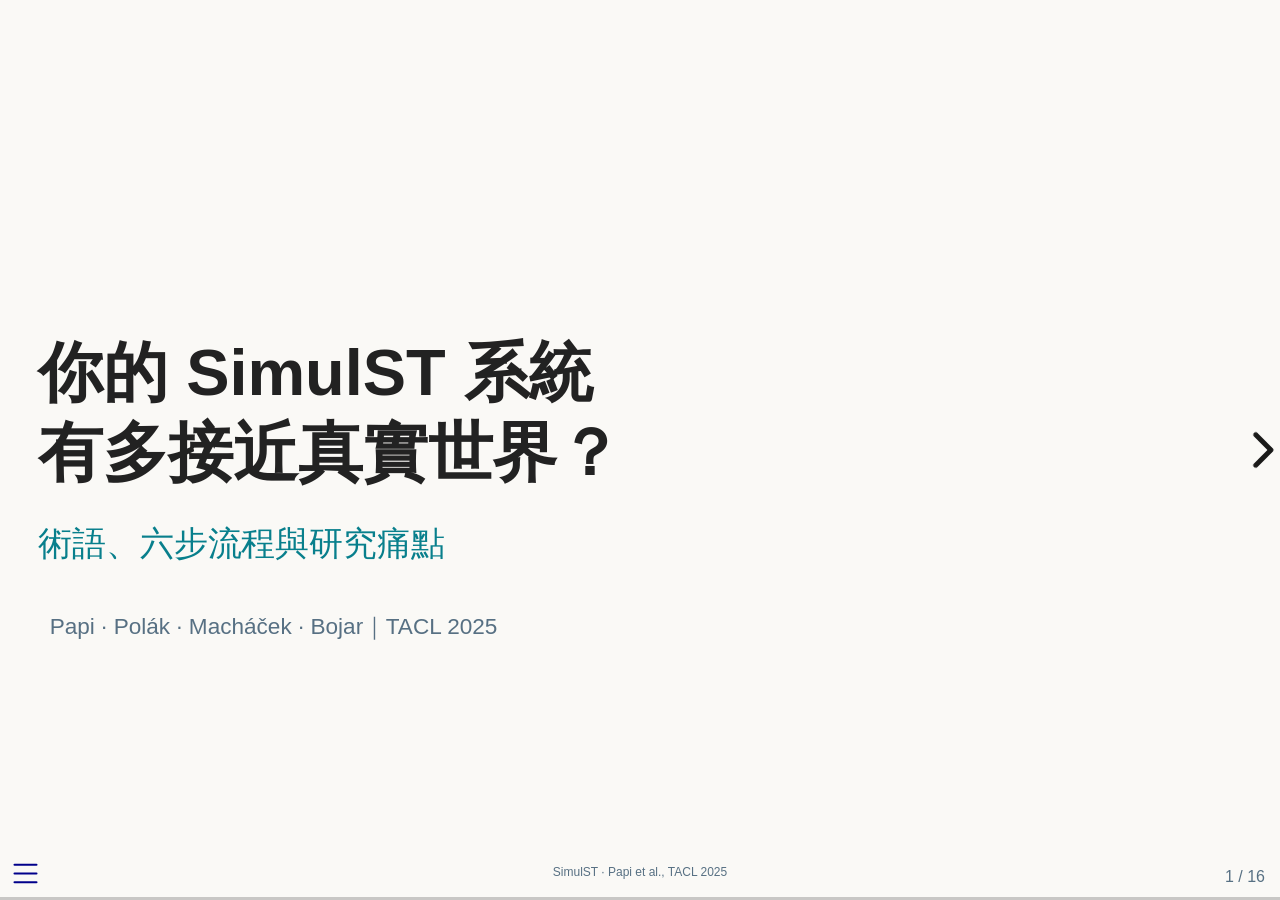
==== docs/index.html @ d438e3bf "Publish rendered 16-slide HTML presentation" ====
<!DOCTYPE html>
<html lang="zh-TW"><head>
<script>/*!
 * clipboard.js v2.0.11
 * https://clipboardjs.com/
 *
 * Licensed MIT © Zeno Rocha
 */
!function(t,e){"object"==typeof exports&&"object"==typeof module?module.exports=e():"function"==typeof define&&define.amd?define([],e):"object"==typeof exports?exports.ClipboardJS=e():t.ClipboardJS=e()}(this,function(){return n={686:function(t,e,n){"use strict";n.d(e,{default:function(){return b}});var e=n(279),i=n.n(e),e=n(370),u=n.n(e),e=n(817),r=n.n(e);function c(t){try{return document.execCommand(t)}catch(t){return}}var a=function(t){t=r()(t);return c("cut"),t};function o(t,e){var n,o,t=(n=t,o="rtl"===document.documentElement.getAttribute("dir"),(t=document.createElement("textarea")).style.fontSize="12pt",t.style.border="0",t.style.padding="0",t.style.margin="0",t.style.position="absolute",t.style[o?"right":"left"]="-9999px",o=window.pageYOffset||document.documentElement.scrollTop,t.style.top="".concat(o,"px"),t.setAttribute("readonly",""),t.value=n,t);return e.container.appendChild(t),e=r()(t),c("copy"),t.remove(),e}var f=function(t){var e=1<arguments.length&&void 0!==arguments[1]?arguments[1]:{container:document.body},n="";return"string"==typeof t?n=o(t,e):t instanceof HTMLInputElement&&!["text","search","url","tel","password"].includes(null==t?void 0:t.type)?n=o(t.value,e):(n=r()(t),c("copy")),n};function l(t){return(l="function"==typeof Symbol&&"symbol"==typeof Symbol.iterator?function(t){return typeof t}:function(t){return t&&"function"==typeof Symbol&&t.constructor===Symbol&&t!==Symbol.prototype?"symbol":typeof t})(t)}var s=function(){var t=0<arguments.length&&void 0!==arguments[0]?arguments[0]:{},e=t.action,n=void 0===e?"copy":e,o=t.container,e=t.target,t=t.text;if("copy"!==n&&"cut"!==n)throw new Error('Invalid "action" value, use either "copy" or "cut"');if(void 0!==e){if(!e||"object"!==l(e)||1!==e.nodeType)throw new Error('Invalid "target" value, use a valid Element');if("copy"===n&&e.hasAttribute("disabled"))throw new Error('Invalid "target" attribute. Please use "readonly" instead of "disabled" attribute');if("cut"===n&&(e.hasAttribute("readonly")||e.hasAttribute("disabled")))throw new Error('Invalid "target" attribute. You can\'t cut text from elements with "readonly" or "disabled" attributes')}return t?f(t,{container:o}):e?"cut"===n?a(e):f(e,{container:o}):void 0};function p(t){return(p="function"==typeof Symbol&&"symbol"==typeof Symbol.iterator?function(t){return typeof t}:function(t){return t&&"function"==typeof Symbol&&t.constructor===Symbol&&t!==Symbol.prototype?"symbol":typeof t})(t)}function d(t,e){for(var n=0;n<e.length;n++){var o=e[n];o.enumerable=o.enumerable||!1,o.configurable=!0,"value"in o&&(o.writable=!0),Object.defineProperty(t,o.key,o)}}function y(t,e){return(y=Object.setPrototypeOf||function(t,e){return t.__proto__=e,t})(t,e)}function h(n){var o=function(){if("undefined"==typeof Reflect||!Reflect.construct)return!1;if(Reflect.construct.sham)return!1;if("function"==typeof Proxy)return!0;try{return Date.prototype.toString.call(Reflect.construct(Date,[],function(){})),!0}catch(t){return!1}}();return function(){var t,e=v(n);return t=o?(t=v(this).constructor,Reflect.construct(e,arguments,t)):e.apply(this,arguments),e=this,!(t=t)||"object"!==p(t)&&"function"!=typeof t?function(t){if(void 0!==t)return t;throw new ReferenceError("this hasn't been initialised - super() hasn't been called")}(e):t}}function v(t){return(v=Object.setPrototypeOf?Object.getPrototypeOf:function(t){return t.__proto__||Object.getPrototypeOf(t)})(t)}function m(t,e){t="data-clipboard-".concat(t);if(e.hasAttribute(t))return e.getAttribute(t)}var b=function(){!function(t,e){if("function"!=typeof e&&null!==e)throw new TypeError("Super expression must either be null or a function");t.prototype=Object.create(e&&e.prototype,{constructor:{value:t,writable:!0,configurable:!0}}),e&&y(t,e)}(r,i());var t,e,n,o=h(r);function r(t,e){var n;return function(t){if(!(t instanceof r))throw new TypeError("Cannot call a class as a function")}(this),(n=o.call(this)).resolveOptions(e),n.listenClick(t),n}return t=r,n=[{key:"copy",value:function(t){var e=1<arguments.length&&void 0!==arguments[1]?arguments[1]:{container:document.body};return f(t,e)}},{key:"cut",value:function(t){return a(t)}},{key:"isSupported",value:function(){var t=0<arguments.length&&void 0!==arguments[0]?arguments[0]:["copy","cut"],t="string"==typeof t?[t]:t,e=!!document.queryCommandSupported;return t.forEach(function(t){e=e&&!!document.queryCommandSupported(t)}),e}}],(e=[{key:"resolveOptions",value:function(){var t=0<arguments.length&&void 0!==arguments[0]?arguments[0]:{};this.action="function"==typeof t.action?t.action:this.defaultAction,this.target="function"==typeof t.target?t.target:this.defaultTarget,this.text="function"==typeof t.text?t.text:this.defaultText,this.container="object"===p(t.container)?t.container:document.body}},{key:"listenClick",value:function(t){var e=this;this.listener=u()(t,"click",function(t){return e.onClick(t)})}},{key:"onClick",value:function(t){var e=t.delegateTarget||t.currentTarget,n=this.action(e)||"copy",t=s({action:n,container:this.container,target:this.target(e),text:this.text(e)});this.emit(t?"success":"error",{action:n,text:t,trigger:e,clearSelection:function(){e&&e.focus(),window.getSelection().removeAllRanges()}})}},{key:"defaultAction",value:function(t){return m("action",t)}},{key:"defaultTarget",value:function(t){t=m("target",t);if(t)return document.querySelector(t)}},{key:"defaultText",value:function(t){return m("text",t)}},{key:"destroy",value:function(){this.listener.destroy()}}])&&d(t.prototype,e),n&&d(t,n),r}()},828:function(t){var e;"undefined"==typeof Element||Element.prototype.matches||((e=Element.prototype).matches=e.matchesSelector||e.mozMatchesSelector||e.msMatchesSelector||e.oMatchesSelector||e.webkitMatchesSelector),t.exports=function(t,e){for(;t&&9!==t.nodeType;){if("function"==typeof t.matches&&t.matches(e))return t;t=t.parentNode}}},438:function(t,e,n){var u=n(828);function i(t,e,n,o,r){var i=function(e,n,t,o){return function(t){t.delegateTarget=u(t.target,n),t.delegateTarget&&o.call(e,t)}}.apply(this,arguments);return t.addEventListener(n,i,r),{destroy:function(){t.removeEventListener(n,i,r)}}}t.exports=function(t,e,n,o,r){return"function"==typeof t.addEventListener?i.apply(null,arguments):"function"==typeof n?i.bind(null,document).apply(null,arguments):("string"==typeof t&&(t=document.querySelectorAll(t)),Array.prototype.map.call(t,function(t){return i(t,e,n,o,r)}))}},879:function(t,n){n.node=function(t){return void 0!==t&&t instanceof HTMLElement&&1===t.nodeType},n.nodeList=function(t){var e=Object.prototype.toString.call(t);return void 0!==t&&("[object NodeList]"===e||"[object HTMLCollection]"===e)&&"length"in t&&(0===t.length||n.node(t[0]))},n.string=function(t){return"string"==typeof t||t instanceof String},n.fn=function(t){return"[object Function]"===Object.prototype.toString.call(t)}},370:function(t,e,n){var f=n(879),l=n(438);t.exports=function(t,e,n){if(!t&&!e&&!n)throw new Error("Missing required arguments");if(!f.string(e))throw new TypeError("Second argument must be a String");if(!f.fn(n))throw new TypeError("Third argument must be a Function");if(f.node(t))return c=e,a=n,(u=t).addEventListener(c,a),{destroy:function(){u.removeEventListener(c,a)}};if(f.nodeList(t))return o=t,r=e,i=n,Array.prototype.forEach.call(o,function(t){t.addEventListener(r,i)}),{destroy:function(){Array.prototype.forEach.call(o,function(t){t.removeEventListener(r,i)})}};if(f.string(t))return t=t,e=e,n=n,l(document.body,t,e,n);throw new TypeError("First argument must be a String, HTMLElement, HTMLCollection, or NodeList");var o,r,i,u,c,a}},817:function(t){t.exports=function(t){var e,n="SELECT"===t.nodeName?(t.focus(),t.value):"INPUT"===t.nodeName||"TEXTAREA"===t.nodeName?((e=t.hasAttribute("readonly"))||t.setAttribute("readonly",""),t.select(),t.setSelectionRange(0,t.value.length),e||t.removeAttribute("readonly"),t.value):(t.hasAttribute("contenteditable")&&t.focus(),n=window.getSelection(),(e=document.createRange()).selectNodeContents(t),n.removeAllRanges(),n.addRange(e),n.toString());return n}},279:function(t){function e(){}e.prototype={on:function(t,e,n){var o=this.e||(this.e={});return(o[t]||(o[t]=[])).push({fn:e,ctx:n}),this},once:function(t,e,n){var o=this;function r(){o.off(t,r),e.apply(n,arguments)}return r._=e,this.on(t,r,n)},emit:function(t){for(var e=[].slice.call(arguments,1),n=((this.e||(this.e={}))[t]||[]).slice(),o=0,r=n.length;o<r;o++)n[o].fn.apply(n[o].ctx,e);return this},off:function(t,e){var n=this.e||(this.e={}),o=n[t],r=[];if(o&&e)for(var i=0,u=o.length;i<u;i++)o[i].fn!==e&&o[i].fn._!==e&&r.push(o[i]);return r.length?n[t]=r:delete n[t],this}},t.exports=e,t.exports.TinyEmitter=e}},r={},o.n=function(t){var e=t&&t.__esModule?function(){return t.default}:function(){return t};return o.d(e,{a:e}),e},o.d=function(t,e){for(var n in e)o.o(e,n)&&!o.o(t,n)&&Object.defineProperty(t,n,{enumerable:!0,get:e[n]})},o.o=function(t,e){return Object.prototype.hasOwnProperty.call(t,e)},o(686).default;function o(t){if(r[t])return r[t].exports;var e=r[t]={exports:{}};return n[t](e,e.exports,o),e.exports}var n,r});</script>
<script>(function (root, factory) {
  if (typeof define === "function" && define.amd) {
    define([], function () {
      return factory(root);
    });
  } else if (typeof exports === "object") {
    module.exports = factory(root);
  } else {
    root.Tabby = factory(root);
  }
})(
  typeof global !== "undefined"
    ? global
    : typeof window !== "undefined"
    ? window
    : this,
  function (window) {
    "use strict";

    //
    // Variables
    //

    var defaults = {
      idPrefix: "tabby-toggle_",
      default: "[data-tabby-default]",
    };

    //
    // Methods
    //

    /**
     * Merge two or more objects together.
     * @param   {Object}   objects  The objects to merge together
     * @returns {Object}            Merged values of defaults and options
     */
    var extend = function () {
      var merged = {};
      Array.prototype.forEach.call(arguments, function (obj) {
        for (var key in obj) {
          if (!obj.hasOwnProperty(key)) return;
          merged[key] = obj[key];
        }
      });
      return merged;
    };

    /**
     * Emit a custom event
     * @param  {String} type    The event type
     * @param  {Node}   tab     The tab to attach the event to
     * @param  {Node}   details Details about the event
     */
    var emitEvent = function (tab, details) {
      // Create a new event
      var event;
      if (typeof window.CustomEvent === "function") {
        event = new CustomEvent("tabby", {
          bubbles: true,
          cancelable: true,
          detail: details,
        });
      } else {
        event = document.createEvent("CustomEvent");
        event.initCustomEvent("tabby", true, true, details);
      }

      // Dispatch the event
      tab.dispatchEvent(event);
    };

    var focusHandler = function (event) {
      toggle(event.target);
    };

    var getKeyboardFocusableElements = function (element) {
      return [
        ...element.querySelectorAll(
          'a[href], button, input, textarea, select, details,[tabindex]:not([tabindex="-1"])'
        ),
      ].filter(
        (el) => !el.hasAttribute("disabled") && !el.getAttribute("aria-hidden")
      );
    };

    /**
     * Remove roles and attributes from a tab and its content
     * @param  {Node}   tab      The tab
     * @param  {Node}   content  The tab content
     * @param  {Object} settings User settings and options
     */
    var destroyTab = function (tab, content, settings) {
      // Remove the generated ID
      if (tab.id.slice(0, settings.idPrefix.length) === settings.idPrefix) {
        tab.id = "";
      }

      // remove event listener
      tab.removeEventListener("focus", focusHandler, true);

      // Remove roles
      tab.removeAttribute("role");
      tab.removeAttribute("aria-controls");
      tab.removeAttribute("aria-selected");
      tab.removeAttribute("tabindex");
      tab.closest("li").removeAttribute("role");
      content.removeAttribute("role");
      content.removeAttribute("aria-labelledby");
      content.removeAttribute("hidden");
    };

    /**
     * Add the required roles and attributes to a tab and its content
     * @param  {Node}   tab      The tab
     * @param  {Node}   content  The tab content
     * @param  {Object} settings User settings and options
     */
    var setupTab = function (tab, content, settings) {
      // Give tab an ID if it doesn't already have one
      if (!tab.id) {
        tab.id = settings.idPrefix + content.id;
      }

      // Add roles
      tab.setAttribute("role", "tab");
      tab.setAttribute("aria-controls", content.id);
      tab.closest("li").setAttribute("role", "presentation");
      content.setAttribute("role", "tabpanel");
      content.setAttribute("aria-labelledby", tab.id);

      // Add selected state
      if (tab.matches(settings.default)) {
        tab.setAttribute("aria-selected", "true");
      } else {
        tab.setAttribute("aria-selected", "false");
        content.setAttribute("hidden", "hidden");
      }

      // add focus event listender
      tab.addEventListener("focus", focusHandler);
    };

    /**
     * Hide a tab and its content
     * @param  {Node} newTab The new tab that's replacing it
     */
    var hide = function (newTab) {
      // Variables
      var tabGroup = newTab.closest('[role="tablist"]');
      if (!tabGroup) return {};
      var tab = tabGroup.querySelector('[role="tab"][aria-selected="true"]');
      if (!tab) return {};
      var content = document.querySelector(tab.hash);

      // Hide the tab
      tab.setAttribute("aria-selected", "false");

      // Hide the content
      if (!content) return { previousTab: tab };
      content.setAttribute("hidden", "hidden");

      // Return the hidden tab and content
      return {
        previousTab: tab,
        previousContent: content,
      };
    };

    /**
     * Show a tab and its content
     * @param  {Node} tab      The tab
     * @param  {Node} content  The tab content
     */
    var show = function (tab, content) {
      tab.setAttribute("aria-selected", "true");
      content.removeAttribute("hidden");
      tab.focus();
    };

    /**
     * Toggle a new tab
     * @param  {Node} tab The tab to show
     */
    var toggle = function (tab) {
      // Make sure there's a tab to toggle and it's not already active
      if (!tab || tab.getAttribute("aria-selected") == "true") return;

      // Variables
      var content = document.querySelector(tab.hash);
      if (!content) return;

      // Hide active tab and content
      var details = hide(tab);

      // Show new tab and content
      show(tab, content);

      // Add event details
      details.tab = tab;
      details.content = content;

      // Emit a custom event
      emitEvent(tab, details);
    };

    /**
     * Get all of the tabs in a tablist
     * @param  {Node}   tab  A tab from the list
     * @return {Object}      The tabs and the index of the currently active one
     */
    var getTabsMap = function (tab) {
      var tabGroup = tab.closest('[role="tablist"]');
      var tabs = tabGroup ? tabGroup.querySelectorAll('[role="tab"]') : null;
      if (!tabs) return;
      return {
        tabs: tabs,
        index: Array.prototype.indexOf.call(tabs, tab),
      };
    };

    /**
     * Switch the active tab based on keyboard activity
     * @param  {Node} tab The currently active tab
     * @param  {Key}  key The key that was pressed
     */
    var switchTabs = function (tab, key) {
      // Get a map of tabs
      var map = getTabsMap(tab);
      if (!map) return;
      var length = map.tabs.length - 1;
      var index;

      // Go to previous tab
      if (["ArrowUp", "ArrowLeft", "Up", "Left"].indexOf(key) > -1) {
        index = map.index < 1 ? length : map.index - 1;
      }

      // Go to next tab
      else if (["ArrowDown", "ArrowRight", "Down", "Right"].indexOf(key) > -1) {
        index = map.index === length ? 0 : map.index + 1;
      }

      // Go to home
      else if (key === "Home") {
        index = 0;
      }

      // Go to end
      else if (key === "End") {
        index = length;
      }

      // Toggle the tab
      toggle(map.tabs[index]);
    };

    /**
     * Create the Constructor object
     */
    var Constructor = function (selector, options) {
      //
      // Variables
      //

      var publicAPIs = {};
      var settings, tabWrapper;

      //
      // Methods
      //

      publicAPIs.destroy = function () {
        // Get all tabs
        var tabs = tabWrapper.querySelectorAll("a");

        // Add roles to tabs
        Array.prototype.forEach.call(tabs, function (tab) {
          // Get the tab content
          var content = document.querySelector(tab.hash);
          if (!content) return;

          // Setup the tab
          destroyTab(tab, content, settings);
        });

        // Remove role from wrapper
        tabWrapper.removeAttribute("role");

        // Remove event listeners
        document.documentElement.removeEventListener(
          "click",
          clickHandler,
          true
        );
        tabWrapper.removeEventListener("keydown", keyHandler, true);

        // Reset variables
        settings = null;
        tabWrapper = null;
      };

      /**
       * Setup the DOM with the proper attributes
       */
      publicAPIs.setup = function () {
        // Variables
        tabWrapper = document.querySelector(selector);
        if (!tabWrapper) return;
        var tabs = tabWrapper.querySelectorAll("a");

        // Add role to wrapper
        tabWrapper.setAttribute("role", "tablist");

        // Add roles to tabs. provide dynanmic tab indexes if we are within reveal
        var contentTabindexes =
          window.document.body.classList.contains("reveal-viewport");
        var nextTabindex = 1;
        Array.prototype.forEach.call(tabs, function (tab) {
          if (contentTabindexes) {
            tab.setAttribute("tabindex", "" + nextTabindex++);
          } else {
            tab.setAttribute("tabindex", "0");
          }

          // Get the tab content
          var content = document.querySelector(tab.hash);
          if (!content) return;

          // set tab indexes for content
          if (contentTabindexes) {
            getKeyboardFocusableElements(content).forEach(function (el) {
              el.setAttribute("tabindex", "" + nextTabindex++);
            });
          }

          // Setup the tab
          setupTab(tab, content, settings);
        });
      };

      /**
       * Toggle a tab based on an ID
       * @param  {String|Node} id The tab to toggle
       */
      publicAPIs.toggle = function (id) {
        // Get the tab
        var tab = id;
        if (typeof id === "string") {
          tab = document.querySelector(
            selector + ' [role="tab"][href*="' + id + '"]'
          );
        }

        // Toggle the tab
        toggle(tab);
      };

      /**
       * Handle click events
       */
      var clickHandler = function (event) {
        // Only run on toggles
        var tab = event.target.closest(selector + ' [role="tab"]');
        if (!tab) return;

        // Prevent link behavior
        event.preventDefault();

        // Toggle the tab
        toggle(tab);
      };

      /**
       * Handle keydown events
       */
      var keyHandler = function (event) {
        // Only run if a tab is in focus
        var tab = document.activeElement;
        if (!tab.matches(selector + ' [role="tab"]')) return;

        // Only run for specific keys
        if (["Home", "End"].indexOf(event.key) < 0) return;

        // Switch tabs
        switchTabs(tab, event.key);
      };

      /**
       * Initialize the instance
       */
      var init = function () {
        // Merge user options with defaults
        settings = extend(defaults, options || {});

        // Setup the DOM
        publicAPIs.setup();

        // Add event listeners
        document.documentElement.addEventListener("click", clickHandler, true);
        tabWrapper.addEventListener("keydown", keyHandler, true);
      };

      //
      // Initialize and return the Public APIs
      //

      init();
      return publicAPIs;
    };

    //
    // Return the Constructor
    //

    return Constructor;
  }
);
</script>
<script>/**
 * @popperjs/core v2.11.7 - MIT License
 */

!function(e,t){"object"==typeof exports&&"undefined"!=typeof module?t(exports):"function"==typeof define&&define.amd?define(["exports"],t):t((e="undefined"!=typeof globalThis?globalThis:e||self).Popper={})}(this,(function(e){"use strict";function t(e){if(null==e)return window;if("[object Window]"!==e.toString()){var t=e.ownerDocument;return t&&t.defaultView||window}return e}function n(e){return e instanceof t(e).Element||e instanceof Element}function r(e){return e instanceof t(e).HTMLElement||e instanceof HTMLElement}function o(e){return"undefined"!=typeof ShadowRoot&&(e instanceof t(e).ShadowRoot||e instanceof ShadowRoot)}var i=Math.max,a=Math.min,s=Math.round;function f(){var e=navigator.userAgentData;return null!=e&&e.brands&&Array.isArray(e.brands)?e.brands.map((function(e){return e.brand+"/"+e.version})).join(" "):navigator.userAgent}function c(){return!/^((?!chrome|android).)*safari/i.test(f())}function p(e,o,i){void 0===o&&(o=!1),void 0===i&&(i=!1);var a=e.getBoundingClientRect(),f=1,p=1;o&&r(e)&&(f=e.offsetWidth>0&&s(a.width)/e.offsetWidth||1,p=e.offsetHeight>0&&s(a.height)/e.offsetHeight||1);var u=(n(e)?t(e):window).visualViewport,l=!c()&&i,d=(a.left+(l&&u?u.offsetLeft:0))/f,h=(a.top+(l&&u?u.offsetTop:0))/p,m=a.width/f,v=a.height/p;return{width:m,height:v,top:h,right:d+m,bottom:h+v,left:d,x:d,y:h}}function u(e){var n=t(e);return{scrollLeft:n.pageXOffset,scrollTop:n.pageYOffset}}function l(e){return e?(e.nodeName||"").toLowerCase():null}function d(e){return((n(e)?e.ownerDocument:e.document)||window.document).documentElement}function h(e){return p(d(e)).left+u(e).scrollLeft}function m(e){return t(e).getComputedStyle(e)}function v(e){var t=m(e),n=t.overflow,r=t.overflowX,o=t.overflowY;return/auto|scroll|overlay|hidden/.test(n+o+r)}function y(e,n,o){void 0===o&&(o=!1);var i,a,f=r(n),c=r(n)&&function(e){var t=e.getBoundingClientRect(),n=s(t.width)/e.offsetWidth||1,r=s(t.height)/e.offsetHeight||1;return 1!==n||1!==r}(n),m=d(n),y=p(e,c,o),g={scrollLeft:0,scrollTop:0},b={x:0,y:0};return(f||!f&&!o)&&(("body"!==l(n)||v(m))&&(g=(i=n)!==t(i)&&r(i)?{scrollLeft:(a=i).scrollLeft,scrollTop:a.scrollTop}:u(i)),r(n)?((b=p(n,!0)).x+=n.clientLeft,b.y+=n.clientTop):m&&(b.x=h(m))),{x:y.left+g.scrollLeft-b.x,y:y.top+g.scrollTop-b.y,width:y.width,height:y.height}}function g(e){var t=p(e),n=e.offsetWidth,r=e.offsetHeight;return Math.abs(t.width-n)<=1&&(n=t.width),Math.abs(t.height-r)<=1&&(r=t.height),{x:e.offsetLeft,y:e.offsetTop,width:n,height:r}}function b(e){return"html"===l(e)?e:e.assignedSlot||e.parentNode||(o(e)?e.host:null)||d(e)}function x(e){return["html","body","#document"].indexOf(l(e))>=0?e.ownerDocument.body:r(e)&&v(e)?e:x(b(e))}function w(e,n){var r;void 0===n&&(n=[]);var o=x(e),i=o===(null==(r=e.ownerDocument)?void 0:r.body),a=t(o),s=i?[a].concat(a.visualViewport||[],v(o)?o:[]):o,f=n.concat(s);return i?f:f.concat(w(b(s)))}function O(e){return["table","td","th"].indexOf(l(e))>=0}function j(e){return r(e)&&"fixed"!==m(e).position?e.offsetParent:null}function E(e){for(var n=t(e),i=j(e);i&&O(i)&&"static"===m(i).position;)i=j(i);return i&&("html"===l(i)||"body"===l(i)&&"static"===m(i).position)?n:i||function(e){var t=/firefox/i.test(f());if(/Trident/i.test(f())&&r(e)&&"fixed"===m(e).position)return null;var n=b(e);for(o(n)&&(n=n.host);r(n)&&["html","body"].indexOf(l(n))<0;){var i=m(n);if("none"!==i.transform||"none"!==i.perspective||"paint"===i.contain||-1!==["transform","perspective"].indexOf(i.willChange)||t&&"filter"===i.willChange||t&&i.filter&&"none"!==i.filter)return n;n=n.parentNode}return null}(e)||n}var D="top",A="bottom",L="right",P="left",M="auto",k=[D,A,L,P],W="start",B="end",H="viewport",T="popper",R=k.reduce((function(e,t){return e.concat([t+"-"+W,t+"-"+B])}),[]),S=[].concat(k,[M]).reduce((function(e,t){return e.concat([t,t+"-"+W,t+"-"+B])}),[]),V=["beforeRead","read","afterRead","beforeMain","main","afterMain","beforeWrite","write","afterWrite"];function q(e){var t=new Map,n=new Set,r=[];function o(e){n.add(e.name),[].concat(e.requires||[],e.requiresIfExists||[]).forEach((function(e){if(!n.has(e)){var r=t.get(e);r&&o(r)}})),r.push(e)}return e.forEach((function(e){t.set(e.name,e)})),e.forEach((function(e){n.has(e.name)||o(e)})),r}function C(e){return e.split("-")[0]}function N(e,t){var n=t.getRootNode&&t.getRootNode();if(e.contains(t))return!0;if(n&&o(n)){var r=t;do{if(r&&e.isSameNode(r))return!0;r=r.parentNode||r.host}while(r)}return!1}function I(e){return Object.assign({},e,{left:e.x,top:e.y,right:e.x+e.width,bottom:e.y+e.height})}function _(e,r,o){return r===H?I(function(e,n){var r=t(e),o=d(e),i=r.visualViewport,a=o.clientWidth,s=o.clientHeight,f=0,p=0;if(i){a=i.width,s=i.height;var u=c();(u||!u&&"fixed"===n)&&(f=i.offsetLeft,p=i.offsetTop)}return{width:a,height:s,x:f+h(e),y:p}}(e,o)):n(r)?function(e,t){var n=p(e,!1,"fixed"===t);return n.top=n.top+e.clientTop,n.left=n.left+e.clientLeft,n.bottom=n.top+e.clientHeight,n.right=n.left+e.clientWidth,n.width=e.clientWidth,n.height=e.clientHeight,n.x=n.left,n.y=n.top,n}(r,o):I(function(e){var t,n=d(e),r=u(e),o=null==(t=e.ownerDocument)?void 0:t.body,a=i(n.scrollWidth,n.clientWidth,o?o.scrollWidth:0,o?o.clientWidth:0),s=i(n.scrollHeight,n.clientHeight,o?o.scrollHeight:0,o?o.clientHeight:0),f=-r.scrollLeft+h(e),c=-r.scrollTop;return"rtl"===m(o||n).direction&&(f+=i(n.clientWidth,o?o.clientWidth:0)-a),{width:a,height:s,x:f,y:c}}(d(e)))}function F(e,t,o,s){var f="clippingParents"===t?function(e){var t=w(b(e)),o=["absolute","fixed"].indexOf(m(e).position)>=0&&r(e)?E(e):e;return n(o)?t.filter((function(e){return n(e)&&N(e,o)&&"body"!==l(e)})):[]}(e):[].concat(t),c=[].concat(f,[o]),p=c[0],u=c.reduce((function(t,n){var r=_(e,n,s);return t.top=i(r.top,t.top),t.right=a(r.right,t.right),t.bottom=a(r.bottom,t.bottom),t.left=i(r.left,t.left),t}),_(e,p,s));return u.width=u.right-u.left,u.height=u.bottom-u.top,u.x=u.left,u.y=u.top,u}function U(e){return e.split("-")[1]}function z(e){return["top","bottom"].indexOf(e)>=0?"x":"y"}function X(e){var t,n=e.reference,r=e.element,o=e.placement,i=o?C(o):null,a=o?U(o):null,s=n.x+n.width/2-r.width/2,f=n.y+n.height/2-r.height/2;switch(i){case D:t={x:s,y:n.y-r.height};break;case A:t={x:s,y:n.y+n.height};break;case L:t={x:n.x+n.width,y:f};break;case P:t={x:n.x-r.width,y:f};break;default:t={x:n.x,y:n.y}}var c=i?z(i):null;if(null!=c){var p="y"===c?"height":"width";switch(a){case W:t[c]=t[c]-(n[p]/2-r[p]/2);break;case B:t[c]=t[c]+(n[p]/2-r[p]/2)}}return t}function Y(e){return Object.assign({},{top:0,right:0,bottom:0,left:0},e)}function G(e,t){return t.reduce((function(t,n){return t[n]=e,t}),{})}function J(e,t){void 0===t&&(t={});var r=t,o=r.placement,i=void 0===o?e.placement:o,a=r.strategy,s=void 0===a?e.strategy:a,f=r.boundary,c=void 0===f?"clippingParents":f,u=r.rootBoundary,l=void 0===u?H:u,h=r.elementContext,m=void 0===h?T:h,v=r.altBoundary,y=void 0!==v&&v,g=r.padding,b=void 0===g?0:g,x=Y("number"!=typeof b?b:G(b,k)),w=m===T?"reference":T,O=e.rects.popper,j=e.elements[y?w:m],E=F(n(j)?j:j.contextElement||d(e.elements.popper),c,l,s),P=p(e.elements.reference),M=X({reference:P,element:O,strategy:"absolute",placement:i}),W=I(Object.assign({},O,M)),B=m===T?W:P,R={top:E.top-B.top+x.top,bottom:B.bottom-E.bottom+x.bottom,left:E.left-B.left+x.left,right:B.right-E.right+x.right},S=e.modifiersData.offset;if(m===T&&S){var V=S[i];Object.keys(R).forEach((function(e){var t=[L,A].indexOf(e)>=0?1:-1,n=[D,A].indexOf(e)>=0?"y":"x";R[e]+=V[n]*t}))}return R}var K={placement:"bottom",modifiers:[],strategy:"absolute"};function Q(){for(var e=arguments.length,t=new Array(e),n=0;n<e;n++)t[n]=arguments[n];return!t.some((function(e){return!(e&&"function"==typeof e.getBoundingClientRect)}))}function Z(e){void 0===e&&(e={});var t=e,r=t.defaultModifiers,o=void 0===r?[]:r,i=t.defaultOptions,a=void 0===i?K:i;return function(e,t,r){void 0===r&&(r=a);var i,s,f={placement:"bottom",orderedModifiers:[],options:Object.assign({},K,a),modifiersData:{},elements:{reference:e,popper:t},attributes:{},styles:{}},c=[],p=!1,u={state:f,setOptions:function(r){var i="function"==typeof r?r(f.options):r;l(),f.options=Object.assign({},a,f.options,i),f.scrollParents={reference:n(e)?w(e):e.contextElement?w(e.contextElement):[],popper:w(t)};var s,p,d=function(e){var t=q(e);return V.reduce((function(e,n){return e.concat(t.filter((function(e){return e.phase===n})))}),[])}((s=[].concat(o,f.options.modifiers),p=s.reduce((function(e,t){var n=e[t.name];return e[t.name]=n?Object.assign({},n,t,{options:Object.assign({},n.options,t.options),data:Object.assign({},n.data,t.data)}):t,e}),{}),Object.keys(p).map((function(e){return p[e]}))));return f.orderedModifiers=d.filter((function(e){return e.enabled})),f.orderedModifiers.forEach((function(e){var t=e.name,n=e.options,r=void 0===n?{}:n,o=e.effect;if("function"==typeof o){var i=o({state:f,name:t,instance:u,options:r}),a=function(){};c.push(i||a)}})),u.update()},forceUpdate:function(){if(!p){var e=f.elements,t=e.reference,n=e.popper;if(Q(t,n)){f.rects={reference:y(t,E(n),"fixed"===f.options.strategy),popper:g(n)},f.reset=!1,f.placement=f.options.placement,f.orderedModifiers.forEach((function(e){return f.modifiersData[e.name]=Object.assign({},e.data)}));for(var r=0;r<f.orderedModifiers.length;r++)if(!0!==f.reset){var o=f.orderedModifiers[r],i=o.fn,a=o.options,s=void 0===a?{}:a,c=o.name;"function"==typeof i&&(f=i({state:f,options:s,name:c,instance:u})||f)}else f.reset=!1,r=-1}}},update:(i=function(){return new Promise((function(e){u.forceUpdate(),e(f)}))},function(){return s||(s=new Promise((function(e){Promise.resolve().then((function(){s=void 0,e(i())}))}))),s}),destroy:function(){l(),p=!0}};if(!Q(e,t))return u;function l(){c.forEach((function(e){return e()})),c=[]}return u.setOptions(r).then((function(e){!p&&r.onFirstUpdate&&r.onFirstUpdate(e)})),u}}var $={passive:!0};var ee={name:"eventListeners",enabled:!0,phase:"write",fn:function(){},effect:function(e){var n=e.state,r=e.instance,o=e.options,i=o.scroll,a=void 0===i||i,s=o.resize,f=void 0===s||s,c=t(n.elements.popper),p=[].concat(n.scrollParents.reference,n.scrollParents.popper);return a&&p.forEach((function(e){e.addEventListener("scroll",r.update,$)})),f&&c.addEventListener("resize",r.update,$),function(){a&&p.forEach((function(e){e.removeEventListener("scroll",r.update,$)})),f&&c.removeEventListener("resize",r.update,$)}},data:{}};var te={name:"popperOffsets",enabled:!0,phase:"read",fn:function(e){var t=e.state,n=e.name;t.modifiersData[n]=X({reference:t.rects.reference,element:t.rects.popper,strategy:"absolute",placement:t.placement})},data:{}},ne={top:"auto",right:"auto",bottom:"auto",left:"auto"};function re(e){var n,r=e.popper,o=e.popperRect,i=e.placement,a=e.variation,f=e.offsets,c=e.position,p=e.gpuAcceleration,u=e.adaptive,l=e.roundOffsets,h=e.isFixed,v=f.x,y=void 0===v?0:v,g=f.y,b=void 0===g?0:g,x="function"==typeof l?l({x:y,y:b}):{x:y,y:b};y=x.x,b=x.y;var w=f.hasOwnProperty("x"),O=f.hasOwnProperty("y"),j=P,M=D,k=window;if(u){var W=E(r),H="clientHeight",T="clientWidth";if(W===t(r)&&"static"!==m(W=d(r)).position&&"absolute"===c&&(H="scrollHeight",T="scrollWidth"),W=W,i===D||(i===P||i===L)&&a===B)M=A,b-=(h&&W===k&&k.visualViewport?k.visualViewport.height:W[H])-o.height,b*=p?1:-1;if(i===P||(i===D||i===A)&&a===B)j=L,y-=(h&&W===k&&k.visualViewport?k.visualViewport.width:W[T])-o.width,y*=p?1:-1}var R,S=Object.assign({position:c},u&&ne),V=!0===l?function(e,t){var n=e.x,r=e.y,o=t.devicePixelRatio||1;return{x:s(n*o)/o||0,y:s(r*o)/o||0}}({x:y,y:b},t(r)):{x:y,y:b};return y=V.x,b=V.y,p?Object.assign({},S,((R={})[M]=O?"0":"",R[j]=w?"0":"",R.transform=(k.devicePixelRatio||1)<=1?"translate("+y+"px, "+b+"px)":"translate3d("+y+"px, "+b+"px, 0)",R)):Object.assign({},S,((n={})[M]=O?b+"px":"",n[j]=w?y+"px":"",n.transform="",n))}var oe={name:"computeStyles",enabled:!0,phase:"beforeWrite",fn:function(e){var t=e.state,n=e.options,r=n.gpuAcceleration,o=void 0===r||r,i=n.adaptive,a=void 0===i||i,s=n.roundOffsets,f=void 0===s||s,c={placement:C(t.placement),variation:U(t.placement),popper:t.elements.popper,popperRect:t.rects.popper,gpuAcceleration:o,isFixed:"fixed"===t.options.strategy};null!=t.modifiersData.popperOffsets&&(t.styles.popper=Object.assign({},t.styles.popper,re(Object.assign({},c,{offsets:t.modifiersData.popperOffsets,position:t.options.strategy,adaptive:a,roundOffsets:f})))),null!=t.modifiersData.arrow&&(t.styles.arrow=Object.assign({},t.styles.arrow,re(Object.assign({},c,{offsets:t.modifiersData.arrow,position:"absolute",adaptive:!1,roundOffsets:f})))),t.attributes.popper=Object.assign({},t.attributes.popper,{"data-popper-placement":t.placement})},data:{}};var ie={name:"applyStyles",enabled:!0,phase:"write",fn:function(e){var t=e.state;Object.keys(t.elements).forEach((function(e){var n=t.styles[e]||{},o=t.attributes[e]||{},i=t.elements[e];r(i)&&l(i)&&(Object.assign(i.style,n),Object.keys(o).forEach((function(e){var t=o[e];!1===t?i.removeAttribute(e):i.setAttribute(e,!0===t?"":t)})))}))},effect:function(e){var t=e.state,n={popper:{position:t.options.strategy,left:"0",top:"0",margin:"0"},arrow:{position:"absolute"},reference:{}};return Object.assign(t.elements.popper.style,n.popper),t.styles=n,t.elements.arrow&&Object.assign(t.elements.arrow.style,n.arrow),function(){Object.keys(t.elements).forEach((function(e){var o=t.elements[e],i=t.attributes[e]||{},a=Object.keys(t.styles.hasOwnProperty(e)?t.styles[e]:n[e]).reduce((function(e,t){return e[t]="",e}),{});r(o)&&l(o)&&(Object.assign(o.style,a),Object.keys(i).forEach((function(e){o.removeAttribute(e)})))}))}},requires:["computeStyles"]};var ae={name:"offset",enabled:!0,phase:"main",requires:["popperOffsets"],fn:function(e){var t=e.state,n=e.options,r=e.name,o=n.offset,i=void 0===o?[0,0]:o,a=S.reduce((function(e,n){return e[n]=function(e,t,n){var r=C(e),o=[P,D].indexOf(r)>=0?-1:1,i="function"==typeof n?n(Object.assign({},t,{placement:e})):n,a=i[0],s=i[1];return a=a||0,s=(s||0)*o,[P,L].indexOf(r)>=0?{x:s,y:a}:{x:a,y:s}}(n,t.rects,i),e}),{}),s=a[t.placement],f=s.x,c=s.y;null!=t.modifiersData.popperOffsets&&(t.modifiersData.popperOffsets.x+=f,t.modifiersData.popperOffsets.y+=c),t.modifiersData[r]=a}},se={left:"right",right:"left",bottom:"top",top:"bottom"};function fe(e){return e.replace(/left|right|bottom|top/g,(function(e){return se[e]}))}var ce={start:"end",end:"start"};function pe(e){return e.replace(/start|end/g,(function(e){return ce[e]}))}function ue(e,t){void 0===t&&(t={});var n=t,r=n.placement,o=n.boundary,i=n.rootBoundary,a=n.padding,s=n.flipVariations,f=n.allowedAutoPlacements,c=void 0===f?S:f,p=U(r),u=p?s?R:R.filter((function(e){return U(e)===p})):k,l=u.filter((function(e){return c.indexOf(e)>=0}));0===l.length&&(l=u);var d=l.reduce((function(t,n){return t[n]=J(e,{placement:n,boundary:o,rootBoundary:i,padding:a})[C(n)],t}),{});return Object.keys(d).sort((function(e,t){return d[e]-d[t]}))}var le={name:"flip",enabled:!0,phase:"main",fn:function(e){var t=e.state,n=e.options,r=e.name;if(!t.modifiersData[r]._skip){for(var o=n.mainAxis,i=void 0===o||o,a=n.altAxis,s=void 0===a||a,f=n.fallbackPlacements,c=n.padding,p=n.boundary,u=n.rootBoundary,l=n.altBoundary,d=n.flipVariations,h=void 0===d||d,m=n.allowedAutoPlacements,v=t.options.placement,y=C(v),g=f||(y===v||!h?[fe(v)]:function(e){if(C(e)===M)return[];var t=fe(e);return[pe(e),t,pe(t)]}(v)),b=[v].concat(g).reduce((function(e,n){return e.concat(C(n)===M?ue(t,{placement:n,boundary:p,rootBoundary:u,padding:c,flipVariations:h,allowedAutoPlacements:m}):n)}),[]),x=t.rects.reference,w=t.rects.popper,O=new Map,j=!0,E=b[0],k=0;k<b.length;k++){var B=b[k],H=C(B),T=U(B)===W,R=[D,A].indexOf(H)>=0,S=R?"width":"height",V=J(t,{placement:B,boundary:p,rootBoundary:u,altBoundary:l,padding:c}),q=R?T?L:P:T?A:D;x[S]>w[S]&&(q=fe(q));var N=fe(q),I=[];if(i&&I.push(V[H]<=0),s&&I.push(V[q]<=0,V[N]<=0),I.every((function(e){return e}))){E=B,j=!1;break}O.set(B,I)}if(j)for(var _=function(e){var t=b.find((function(t){var n=O.get(t);if(n)return n.slice(0,e).every((function(e){return e}))}));if(t)return E=t,"break"},F=h?3:1;F>0;F--){if("break"===_(F))break}t.placement!==E&&(t.modifiersData[r]._skip=!0,t.placement=E,t.reset=!0)}},requiresIfExists:["offset"],data:{_skip:!1}};function de(e,t,n){return i(e,a(t,n))}var he={name:"preventOverflow",enabled:!0,phase:"main",fn:function(e){var t=e.state,n=e.options,r=e.name,o=n.mainAxis,s=void 0===o||o,f=n.altAxis,c=void 0!==f&&f,p=n.boundary,u=n.rootBoundary,l=n.altBoundary,d=n.padding,h=n.tether,m=void 0===h||h,v=n.tetherOffset,y=void 0===v?0:v,b=J(t,{boundary:p,rootBoundary:u,padding:d,altBoundary:l}),x=C(t.placement),w=U(t.placement),O=!w,j=z(x),M="x"===j?"y":"x",k=t.modifiersData.popperOffsets,B=t.rects.reference,H=t.rects.popper,T="function"==typeof y?y(Object.assign({},t.rects,{placement:t.placement})):y,R="number"==typeof T?{mainAxis:T,altAxis:T}:Object.assign({mainAxis:0,altAxis:0},T),S=t.modifiersData.offset?t.modifiersData.offset[t.placement]:null,V={x:0,y:0};if(k){if(s){var q,N="y"===j?D:P,I="y"===j?A:L,_="y"===j?"height":"width",F=k[j],X=F+b[N],Y=F-b[I],G=m?-H[_]/2:0,K=w===W?B[_]:H[_],Q=w===W?-H[_]:-B[_],Z=t.elements.arrow,$=m&&Z?g(Z):{width:0,height:0},ee=t.modifiersData["arrow#persistent"]?t.modifiersData["arrow#persistent"].padding:{top:0,right:0,bottom:0,left:0},te=ee[N],ne=ee[I],re=de(0,B[_],$[_]),oe=O?B[_]/2-G-re-te-R.mainAxis:K-re-te-R.mainAxis,ie=O?-B[_]/2+G+re+ne+R.mainAxis:Q+re+ne+R.mainAxis,ae=t.elements.arrow&&E(t.elements.arrow),se=ae?"y"===j?ae.clientTop||0:ae.clientLeft||0:0,fe=null!=(q=null==S?void 0:S[j])?q:0,ce=F+ie-fe,pe=de(m?a(X,F+oe-fe-se):X,F,m?i(Y,ce):Y);k[j]=pe,V[j]=pe-F}if(c){var ue,le="x"===j?D:P,he="x"===j?A:L,me=k[M],ve="y"===M?"height":"width",ye=me+b[le],ge=me-b[he],be=-1!==[D,P].indexOf(x),xe=null!=(ue=null==S?void 0:S[M])?ue:0,we=be?ye:me-B[ve]-H[ve]-xe+R.altAxis,Oe=be?me+B[ve]+H[ve]-xe-R.altAxis:ge,je=m&&be?function(e,t,n){var r=de(e,t,n);return r>n?n:r}(we,me,Oe):de(m?we:ye,me,m?Oe:ge);k[M]=je,V[M]=je-me}t.modifiersData[r]=V}},requiresIfExists:["offset"]};var me={name:"arrow",enabled:!0,phase:"main",fn:function(e){var t,n=e.state,r=e.name,o=e.options,i=n.elements.arrow,a=n.modifiersData.popperOffsets,s=C(n.placement),f=z(s),c=[P,L].indexOf(s)>=0?"height":"width";if(i&&a){var p=function(e,t){return Y("number"!=typeof(e="function"==typeof e?e(Object.assign({},t.rects,{placement:t.placement})):e)?e:G(e,k))}(o.padding,n),u=g(i),l="y"===f?D:P,d="y"===f?A:L,h=n.rects.reference[c]+n.rects.reference[f]-a[f]-n.rects.popper[c],m=a[f]-n.rects.reference[f],v=E(i),y=v?"y"===f?v.clientHeight||0:v.clientWidth||0:0,b=h/2-m/2,x=p[l],w=y-u[c]-p[d],O=y/2-u[c]/2+b,j=de(x,O,w),M=f;n.modifiersData[r]=((t={})[M]=j,t.centerOffset=j-O,t)}},effect:function(e){var t=e.state,n=e.options.element,r=void 0===n?"[data-popper-arrow]":n;null!=r&&("string"!=typeof r||(r=t.elements.popper.querySelector(r)))&&N(t.elements.popper,r)&&(t.elements.arrow=r)},requires:["popperOffsets"],requiresIfExists:["preventOverflow"]};function ve(e,t,n){return void 0===n&&(n={x:0,y:0}),{top:e.top-t.height-n.y,right:e.right-t.width+n.x,bottom:e.bottom-t.height+n.y,left:e.left-t.width-n.x}}function ye(e){return[D,L,A,P].some((function(t){return e[t]>=0}))}var ge={name:"hide",enabled:!0,phase:"main",requiresIfExists:["preventOverflow"],fn:function(e){var t=e.state,n=e.name,r=t.rects.reference,o=t.rects.popper,i=t.modifiersData.preventOverflow,a=J(t,{elementContext:"reference"}),s=J(t,{altBoundary:!0}),f=ve(a,r),c=ve(s,o,i),p=ye(f),u=ye(c);t.modifiersData[n]={referenceClippingOffsets:f,popperEscapeOffsets:c,isReferenceHidden:p,hasPopperEscaped:u},t.attributes.popper=Object.assign({},t.attributes.popper,{"data-popper-reference-hidden":p,"data-popper-escaped":u})}},be=Z({defaultModifiers:[ee,te,oe,ie]}),xe=[ee,te,oe,ie,ae,le,he,me,ge],we=Z({defaultModifiers:xe});e.applyStyles=ie,e.arrow=me,e.computeStyles=oe,e.createPopper=we,e.createPopperLite=be,e.defaultModifiers=xe,e.detectOverflow=J,e.eventListeners=ee,e.flip=le,e.hide=ge,e.offset=ae,e.popperGenerator=Z,e.popperOffsets=te,e.preventOverflow=he,Object.defineProperty(e,"__esModule",{value:!0})}));

</script>
<script>!function(e,t){"object"==typeof exports&&"undefined"!=typeof module?module.exports=t(require("@popperjs/core")):"function"==typeof define&&define.amd?define(["@popperjs/core"],t):(e=e||self).tippy=t(e.Popper)}(this,(function(e){"use strict";var t={passive:!0,capture:!0},n=function(){return document.body};function r(e,t,n){if(Array.isArray(e)){var r=e[t];return null==r?Array.isArray(n)?n[t]:n:r}return e}function o(e,t){var n={}.toString.call(e);return 0===n.indexOf("[object")&&n.indexOf(t+"]")>-1}function i(e,t){return"function"==typeof e?e.apply(void 0,t):e}function a(e,t){return 0===t?e:function(r){clearTimeout(n),n=setTimeout((function(){e(r)}),t)};var n}function s(e,t){var n=Object.assign({},e);return t.forEach((function(e){delete n[e]})),n}function u(e){return[].concat(e)}function c(e,t){-1===e.indexOf(t)&&e.push(t)}function p(e){return e.split("-")[0]}function f(e){return[].slice.call(e)}function l(e){return Object.keys(e).reduce((function(t,n){return void 0!==e[n]&&(t[n]=e[n]),t}),{})}function d(){return document.createElement("div")}function v(e){return["Element","Fragment"].some((function(t){return o(e,t)}))}function m(e){return o(e,"MouseEvent")}function g(e){return!(!e||!e._tippy||e._tippy.reference!==e)}function h(e){return v(e)?[e]:function(e){return o(e,"NodeList")}(e)?f(e):Array.isArray(e)?e:f(document.querySelectorAll(e))}function b(e,t){e.forEach((function(e){e&&(e.style.transitionDuration=t+"ms")}))}function y(e,t){e.forEach((function(e){e&&e.setAttribute("data-state",t)}))}function w(e){var t,n=u(e)[0];return null!=n&&null!=(t=n.ownerDocument)&&t.body?n.ownerDocument:document}function E(e,t,n){var r=t+"EventListener";["transitionend","webkitTransitionEnd"].forEach((function(t){e[r](t,n)}))}function O(e,t){for(var n=t;n;){var r;if(e.contains(n))return!0;n=null==n.getRootNode||null==(r=n.getRootNode())?void 0:r.host}return!1}var x={isTouch:!1},C=0;function T(){x.isTouch||(x.isTouch=!0,window.performance&&document.addEventListener("mousemove",A))}function A(){var e=performance.now();e-C<20&&(x.isTouch=!1,document.removeEventListener("mousemove",A)),C=e}function L(){var e=document.activeElement;if(g(e)){var t=e._tippy;e.blur&&!t.state.isVisible&&e.blur()}}var D=!!("undefined"!=typeof window&&"undefined"!=typeof document)&&!!window.msCrypto,R=Object.assign({appendTo:n,aria:{content:"auto",expanded:"auto"},delay:0,duration:[300,250],getReferenceClientRect:null,hideOnClick:!0,ignoreAttributes:!1,interactive:!1,interactiveBorder:2,interactiveDebounce:0,moveTransition:"",offset:[0,10],onAfterUpdate:function(){},onBeforeUpdate:function(){},onCreate:function(){},onDestroy:function(){},onHidden:function(){},onHide:function(){},onMount:function(){},onShow:function(){},onShown:function(){},onTrigger:function(){},onUntrigger:function(){},onClickOutside:function(){},placement:"top",plugins:[],popperOptions:{},render:null,showOnCreate:!1,touch:!0,trigger:"mouseenter focus",triggerTarget:null},{animateFill:!1,followCursor:!1,inlinePositioning:!1,sticky:!1},{allowHTML:!1,animation:"fade",arrow:!0,content:"",inertia:!1,maxWidth:350,role:"tooltip",theme:"",zIndex:9999}),k=Object.keys(R);function P(e){var t=(e.plugins||[]).reduce((function(t,n){var r,o=n.name,i=n.defaultValue;o&&(t[o]=void 0!==e[o]?e[o]:null!=(r=R[o])?r:i);return t}),{});return Object.assign({},e,t)}function j(e,t){var n=Object.assign({},t,{content:i(t.content,[e])},t.ignoreAttributes?{}:function(e,t){return(t?Object.keys(P(Object.assign({},R,{plugins:t}))):k).reduce((function(t,n){var r=(e.getAttribute("data-tippy-"+n)||"").trim();if(!r)return t;if("content"===n)t[n]=r;else try{t[n]=JSON.parse(r)}catch(e){t[n]=r}return t}),{})}(e,t.plugins));return n.aria=Object.assign({},R.aria,n.aria),n.aria={expanded:"auto"===n.aria.expanded?t.interactive:n.aria.expanded,content:"auto"===n.aria.content?t.interactive?null:"describedby":n.aria.content},n}function M(e,t){e.innerHTML=t}function V(e){var t=d();return!0===e?t.className="tippy-arrow":(t.className="tippy-svg-arrow",v(e)?t.appendChild(e):M(t,e)),t}function I(e,t){v(t.content)?(M(e,""),e.appendChild(t.content)):"function"!=typeof t.content&&(t.allowHTML?M(e,t.content):e.textContent=t.content)}function S(e){var t=e.firstElementChild,n=f(t.children);return{box:t,content:n.find((function(e){return e.classList.contains("tippy-content")})),arrow:n.find((function(e){return e.classList.contains("tippy-arrow")||e.classList.contains("tippy-svg-arrow")})),backdrop:n.find((function(e){return e.classList.contains("tippy-backdrop")}))}}function N(e){var t=d(),n=d();n.className="tippy-box",n.setAttribute("data-state","hidden"),n.setAttribute("tabindex","-1");var r=d();function o(n,r){var o=S(t),i=o.box,a=o.content,s=o.arrow;r.theme?i.setAttribute("data-theme",r.theme):i.removeAttribute("data-theme"),"string"==typeof r.animation?i.setAttribute("data-animation",r.animation):i.removeAttribute("data-animation"),r.inertia?i.setAttribute("data-inertia",""):i.removeAttribute("data-inertia"),i.style.maxWidth="number"==typeof r.maxWidth?r.maxWidth+"px":r.maxWidth,r.role?i.setAttribute("role",r.role):i.removeAttribute("role"),n.content===r.content&&n.allowHTML===r.allowHTML||I(a,e.props),r.arrow?s?n.arrow!==r.arrow&&(i.removeChild(s),i.appendChild(V(r.arrow))):i.appendChild(V(r.arrow)):s&&i.removeChild(s)}return r.className="tippy-content",r.setAttribute("data-state","hidden"),I(r,e.props),t.appendChild(n),n.appendChild(r),o(e.props,e.props),{popper:t,onUpdate:o}}N.$$tippy=!0;var B=1,H=[],U=[];function _(o,s){var v,g,h,C,T,A,L,k,M=j(o,Object.assign({},R,P(l(s)))),V=!1,I=!1,N=!1,_=!1,F=[],W=a(we,M.interactiveDebounce),X=B++,Y=(k=M.plugins).filter((function(e,t){return k.indexOf(e)===t})),$={id:X,reference:o,popper:d(),popperInstance:null,props:M,state:{isEnabled:!0,isVisible:!1,isDestroyed:!1,isMounted:!1,isShown:!1},plugins:Y,clearDelayTimeouts:function(){clearTimeout(v),clearTimeout(g),cancelAnimationFrame(h)},setProps:function(e){if($.state.isDestroyed)return;ae("onBeforeUpdate",[$,e]),be();var t=$.props,n=j(o,Object.assign({},t,l(e),{ignoreAttributes:!0}));$.props=n,he(),t.interactiveDebounce!==n.interactiveDebounce&&(ce(),W=a(we,n.interactiveDebounce));t.triggerTarget&&!n.triggerTarget?u(t.triggerTarget).forEach((function(e){e.removeAttribute("aria-expanded")})):n.triggerTarget&&o.removeAttribute("aria-expanded");ue(),ie(),J&&J(t,n);$.popperInstance&&(Ce(),Ae().forEach((function(e){requestAnimationFrame(e._tippy.popperInstance.forceUpdate)})));ae("onAfterUpdate",[$,e])},setContent:function(e){$.setProps({content:e})},show:function(){var e=$.state.isVisible,t=$.state.isDestroyed,o=!$.state.isEnabled,a=x.isTouch&&!$.props.touch,s=r($.props.duration,0,R.duration);if(e||t||o||a)return;if(te().hasAttribute("disabled"))return;if(ae("onShow",[$],!1),!1===$.props.onShow($))return;$.state.isVisible=!0,ee()&&(z.style.visibility="visible");ie(),de(),$.state.isMounted||(z.style.transition="none");if(ee()){var u=re(),p=u.box,f=u.content;b([p,f],0)}A=function(){var e;if($.state.isVisible&&!_){if(_=!0,z.offsetHeight,z.style.transition=$.props.moveTransition,ee()&&$.props.animation){var t=re(),n=t.box,r=t.content;b([n,r],s),y([n,r],"visible")}se(),ue(),c(U,$),null==(e=$.popperInstance)||e.forceUpdate(),ae("onMount",[$]),$.props.animation&&ee()&&function(e,t){me(e,t)}(s,(function(){$.state.isShown=!0,ae("onShown",[$])}))}},function(){var e,t=$.props.appendTo,r=te();e=$.props.interactive&&t===n||"parent"===t?r.parentNode:i(t,[r]);e.contains(z)||e.appendChild(z);$.state.isMounted=!0,Ce()}()},hide:function(){var e=!$.state.isVisible,t=$.state.isDestroyed,n=!$.state.isEnabled,o=r($.props.duration,1,R.duration);if(e||t||n)return;if(ae("onHide",[$],!1),!1===$.props.onHide($))return;$.state.isVisible=!1,$.state.isShown=!1,_=!1,V=!1,ee()&&(z.style.visibility="hidden");if(ce(),ve(),ie(!0),ee()){var i=re(),a=i.box,s=i.content;$.props.animation&&(b([a,s],o),y([a,s],"hidden"))}se(),ue(),$.props.animation?ee()&&function(e,t){me(e,(function(){!$.state.isVisible&&z.parentNode&&z.parentNode.contains(z)&&t()}))}(o,$.unmount):$.unmount()},hideWithInteractivity:function(e){ne().addEventListener("mousemove",W),c(H,W),W(e)},enable:function(){$.state.isEnabled=!0},disable:function(){$.hide(),$.state.isEnabled=!1},unmount:function(){$.state.isVisible&&$.hide();if(!$.state.isMounted)return;Te(),Ae().forEach((function(e){e._tippy.unmount()})),z.parentNode&&z.parentNode.removeChild(z);U=U.filter((function(e){return e!==$})),$.state.isMounted=!1,ae("onHidden",[$])},destroy:function(){if($.state.isDestroyed)return;$.clearDelayTimeouts(),$.unmount(),be(),delete o._tippy,$.state.isDestroyed=!0,ae("onDestroy",[$])}};if(!M.render)return $;var q=M.render($),z=q.popper,J=q.onUpdate;z.setAttribute("data-tippy-root",""),z.id="tippy-"+$.id,$.popper=z,o._tippy=$,z._tippy=$;var G=Y.map((function(e){return e.fn($)})),K=o.hasAttribute("aria-expanded");return he(),ue(),ie(),ae("onCreate",[$]),M.showOnCreate&&Le(),z.addEventListener("mouseenter",(function(){$.props.interactive&&$.state.isVisible&&$.clearDelayTimeouts()})),z.addEventListener("mouseleave",(function(){$.props.interactive&&$.props.trigger.indexOf("mouseenter")>=0&&ne().addEventListener("mousemove",W)})),$;function Q(){var e=$.props.touch;return Array.isArray(e)?e:[e,0]}function Z(){return"hold"===Q()[0]}function ee(){var e;return!(null==(e=$.props.render)||!e.$$tippy)}function te(){return L||o}function ne(){var e=te().parentNode;return e?w(e):document}function re(){return S(z)}function oe(e){return $.state.isMounted&&!$.state.isVisible||x.isTouch||C&&"focus"===C.type?0:r($.props.delay,e?0:1,R.delay)}function ie(e){void 0===e&&(e=!1),z.style.pointerEvents=$.props.interactive&&!e?"":"none",z.style.zIndex=""+$.props.zIndex}function ae(e,t,n){var r;(void 0===n&&(n=!0),G.forEach((function(n){n[e]&&n[e].apply(n,t)})),n)&&(r=$.props)[e].apply(r,t)}function se(){var e=$.props.aria;if(e.content){var t="aria-"+e.content,n=z.id;u($.props.triggerTarget||o).forEach((function(e){var r=e.getAttribute(t);if($.state.isVisible)e.setAttribute(t,r?r+" "+n:n);else{var o=r&&r.replace(n,"").trim();o?e.setAttribute(t,o):e.removeAttribute(t)}}))}}function ue(){!K&&$.props.aria.expanded&&u($.props.triggerTarget||o).forEach((function(e){$.props.interactive?e.setAttribute("aria-expanded",$.state.isVisible&&e===te()?"true":"false"):e.removeAttribute("aria-expanded")}))}function ce(){ne().removeEventListener("mousemove",W),H=H.filter((function(e){return e!==W}))}function pe(e){if(!x.isTouch||!N&&"mousedown"!==e.type){var t=e.composedPath&&e.composedPath()[0]||e.target;if(!$.props.interactive||!O(z,t)){if(u($.props.triggerTarget||o).some((function(e){return O(e,t)}))){if(x.isTouch)return;if($.state.isVisible&&$.props.trigger.indexOf("click")>=0)return}else ae("onClickOutside",[$,e]);!0===$.props.hideOnClick&&($.clearDelayTimeouts(),$.hide(),I=!0,setTimeout((function(){I=!1})),$.state.isMounted||ve())}}}function fe(){N=!0}function le(){N=!1}function de(){var e=ne();e.addEventListener("mousedown",pe,!0),e.addEventListener("touchend",pe,t),e.addEventListener("touchstart",le,t),e.addEventListener("touchmove",fe,t)}function ve(){var e=ne();e.removeEventListener("mousedown",pe,!0),e.removeEventListener("touchend",pe,t),e.removeEventListener("touchstart",le,t),e.removeEventListener("touchmove",fe,t)}function me(e,t){var n=re().box;function r(e){e.target===n&&(E(n,"remove",r),t())}if(0===e)return t();E(n,"remove",T),E(n,"add",r),T=r}function ge(e,t,n){void 0===n&&(n=!1),u($.props.triggerTarget||o).forEach((function(r){r.addEventListener(e,t,n),F.push({node:r,eventType:e,handler:t,options:n})}))}function he(){var e;Z()&&(ge("touchstart",ye,{passive:!0}),ge("touchend",Ee,{passive:!0})),(e=$.props.trigger,e.split(/\s+/).filter(Boolean)).forEach((function(e){if("manual"!==e)switch(ge(e,ye),e){case"mouseenter":ge("mouseleave",Ee);break;case"focus":ge(D?"focusout":"blur",Oe);break;case"focusin":ge("focusout",Oe)}}))}function be(){F.forEach((function(e){var t=e.node,n=e.eventType,r=e.handler,o=e.options;t.removeEventListener(n,r,o)})),F=[]}function ye(e){var t,n=!1;if($.state.isEnabled&&!xe(e)&&!I){var r="focus"===(null==(t=C)?void 0:t.type);C=e,L=e.currentTarget,ue(),!$.state.isVisible&&m(e)&&H.forEach((function(t){return t(e)})),"click"===e.type&&($.props.trigger.indexOf("mouseenter")<0||V)&&!1!==$.props.hideOnClick&&$.state.isVisible?n=!0:Le(e),"click"===e.type&&(V=!n),n&&!r&&De(e)}}function we(e){var t=e.target,n=te().contains(t)||z.contains(t);"mousemove"===e.type&&n||function(e,t){var n=t.clientX,r=t.clientY;return e.every((function(e){var t=e.popperRect,o=e.popperState,i=e.props.interactiveBorder,a=p(o.placement),s=o.modifiersData.offset;if(!s)return!0;var u="bottom"===a?s.top.y:0,c="top"===a?s.bottom.y:0,f="right"===a?s.left.x:0,l="left"===a?s.right.x:0,d=t.top-r+u>i,v=r-t.bottom-c>i,m=t.left-n+f>i,g=n-t.right-l>i;return d||v||m||g}))}(Ae().concat(z).map((function(e){var t,n=null==(t=e._tippy.popperInstance)?void 0:t.state;return n?{popperRect:e.getBoundingClientRect(),popperState:n,props:M}:null})).filter(Boolean),e)&&(ce(),De(e))}function Ee(e){xe(e)||$.props.trigger.indexOf("click")>=0&&V||($.props.interactive?$.hideWithInteractivity(e):De(e))}function Oe(e){$.props.trigger.indexOf("focusin")<0&&e.target!==te()||$.props.interactive&&e.relatedTarget&&z.contains(e.relatedTarget)||De(e)}function xe(e){return!!x.isTouch&&Z()!==e.type.indexOf("touch")>=0}function Ce(){Te();var t=$.props,n=t.popperOptions,r=t.placement,i=t.offset,a=t.getReferenceClientRect,s=t.moveTransition,u=ee()?S(z).arrow:null,c=a?{getBoundingClientRect:a,contextElement:a.contextElement||te()}:o,p=[{name:"offset",options:{offset:i}},{name:"preventOverflow",options:{padding:{top:2,bottom:2,left:5,right:5}}},{name:"flip",options:{padding:5}},{name:"computeStyles",options:{adaptive:!s}},{name:"$$tippy",enabled:!0,phase:"beforeWrite",requires:["computeStyles"],fn:function(e){var t=e.state;if(ee()){var n=re().box;["placement","reference-hidden","escaped"].forEach((function(e){"placement"===e?n.setAttribute("data-placement",t.placement):t.attributes.popper["data-popper-"+e]?n.setAttribute("data-"+e,""):n.removeAttribute("data-"+e)})),t.attributes.popper={}}}}];ee()&&u&&p.push({name:"arrow",options:{element:u,padding:3}}),p.push.apply(p,(null==n?void 0:n.modifiers)||[]),$.popperInstance=e.createPopper(c,z,Object.assign({},n,{placement:r,onFirstUpdate:A,modifiers:p}))}function Te(){$.popperInstance&&($.popperInstance.destroy(),$.popperInstance=null)}function Ae(){return f(z.querySelectorAll("[data-tippy-root]"))}function Le(e){$.clearDelayTimeouts(),e&&ae("onTrigger",[$,e]),de();var t=oe(!0),n=Q(),r=n[0],o=n[1];x.isTouch&&"hold"===r&&o&&(t=o),t?v=setTimeout((function(){$.show()}),t):$.show()}function De(e){if($.clearDelayTimeouts(),ae("onUntrigger",[$,e]),$.state.isVisible){if(!($.props.trigger.indexOf("mouseenter")>=0&&$.props.trigger.indexOf("click")>=0&&["mouseleave","mousemove"].indexOf(e.type)>=0&&V)){var t=oe(!1);t?g=setTimeout((function(){$.state.isVisible&&$.hide()}),t):h=requestAnimationFrame((function(){$.hide()}))}}else ve()}}function F(e,n){void 0===n&&(n={});var r=R.plugins.concat(n.plugins||[]);document.addEventListener("touchstart",T,t),window.addEventListener("blur",L);var o=Object.assign({},n,{plugins:r}),i=h(e).reduce((function(e,t){var n=t&&_(t,o);return n&&e.push(n),e}),[]);return v(e)?i[0]:i}F.defaultProps=R,F.setDefaultProps=function(e){Object.keys(e).forEach((function(t){R[t]=e[t]}))},F.currentInput=x;var W=Object.assign({},e.applyStyles,{effect:function(e){var t=e.state,n={popper:{position:t.options.strategy,left:"0",top:"0",margin:"0"},arrow:{position:"absolute"},reference:{}};Object.assign(t.elements.popper.style,n.popper),t.styles=n,t.elements.arrow&&Object.assign(t.elements.arrow.style,n.arrow)}}),X={mouseover:"mouseenter",focusin:"focus",click:"click"};var Y={name:"animateFill",defaultValue:!1,fn:function(e){var t;if(null==(t=e.props.render)||!t.$$tippy)return{};var n=S(e.popper),r=n.box,o=n.content,i=e.props.animateFill?function(){var e=d();return e.className="tippy-backdrop",y([e],"hidden"),e}():null;return{onCreate:function(){i&&(r.insertBefore(i,r.firstElementChild),r.setAttribute("data-animatefill",""),r.style.overflow="hidden",e.setProps({arrow:!1,animation:"shift-away"}))},onMount:function(){if(i){var e=r.style.transitionDuration,t=Number(e.replace("ms",""));o.style.transitionDelay=Math.round(t/10)+"ms",i.style.transitionDuration=e,y([i],"visible")}},onShow:function(){i&&(i.style.transitionDuration="0ms")},onHide:function(){i&&y([i],"hidden")}}}};var $={clientX:0,clientY:0},q=[];function z(e){var t=e.clientX,n=e.clientY;$={clientX:t,clientY:n}}var J={name:"followCursor",defaultValue:!1,fn:function(e){var t=e.reference,n=w(e.props.triggerTarget||t),r=!1,o=!1,i=!0,a=e.props;function s(){return"initial"===e.props.followCursor&&e.state.isVisible}function u(){n.addEventListener("mousemove",f)}function c(){n.removeEventListener("mousemove",f)}function p(){r=!0,e.setProps({getReferenceClientRect:null}),r=!1}function f(n){var r=!n.target||t.contains(n.target),o=e.props.followCursor,i=n.clientX,a=n.clientY,s=t.getBoundingClientRect(),u=i-s.left,c=a-s.top;!r&&e.props.interactive||e.setProps({getReferenceClientRect:function(){var e=t.getBoundingClientRect(),n=i,r=a;"initial"===o&&(n=e.left+u,r=e.top+c);var s="horizontal"===o?e.top:r,p="vertical"===o?e.right:n,f="horizontal"===o?e.bottom:r,l="vertical"===o?e.left:n;return{width:p-l,height:f-s,top:s,right:p,bottom:f,left:l}}})}function l(){e.props.followCursor&&(q.push({instance:e,doc:n}),function(e){e.addEventListener("mousemove",z)}(n))}function d(){0===(q=q.filter((function(t){return t.instance!==e}))).filter((function(e){return e.doc===n})).length&&function(e){e.removeEventListener("mousemove",z)}(n)}return{onCreate:l,onDestroy:d,onBeforeUpdate:function(){a=e.props},onAfterUpdate:function(t,n){var i=n.followCursor;r||void 0!==i&&a.followCursor!==i&&(d(),i?(l(),!e.state.isMounted||o||s()||u()):(c(),p()))},onMount:function(){e.props.followCursor&&!o&&(i&&(f($),i=!1),s()||u())},onTrigger:function(e,t){m(t)&&($={clientX:t.clientX,clientY:t.clientY}),o="focus"===t.type},onHidden:function(){e.props.followCursor&&(p(),c(),i=!0)}}}};var G={name:"inlinePositioning",defaultValue:!1,fn:function(e){var t,n=e.reference;var r=-1,o=!1,i=[],a={name:"tippyInlinePositioning",enabled:!0,phase:"afterWrite",fn:function(o){var a=o.state;e.props.inlinePositioning&&(-1!==i.indexOf(a.placement)&&(i=[]),t!==a.placement&&-1===i.indexOf(a.placement)&&(i.push(a.placement),e.setProps({getReferenceClientRect:function(){return function(e){return function(e,t,n,r){if(n.length<2||null===e)return t;if(2===n.length&&r>=0&&n[0].left>n[1].right)return n[r]||t;switch(e){case"top":case"bottom":var o=n[0],i=n[n.length-1],a="top"===e,s=o.top,u=i.bottom,c=a?o.left:i.left,p=a?o.right:i.right;return{top:s,bottom:u,left:c,right:p,width:p-c,height:u-s};case"left":case"right":var f=Math.min.apply(Math,n.map((function(e){return e.left}))),l=Math.max.apply(Math,n.map((function(e){return e.right}))),d=n.filter((function(t){return"left"===e?t.left===f:t.right===l})),v=d[0].top,m=d[d.length-1].bottom;return{top:v,bottom:m,left:f,right:l,width:l-f,height:m-v};default:return t}}(p(e),n.getBoundingClientRect(),f(n.getClientRects()),r)}(a.placement)}})),t=a.placement)}};function s(){var t;o||(t=function(e,t){var n;return{popperOptions:Object.assign({},e.popperOptions,{modifiers:[].concat(((null==(n=e.popperOptions)?void 0:n.modifiers)||[]).filter((function(e){return e.name!==t.name})),[t])})}}(e.props,a),o=!0,e.setProps(t),o=!1)}return{onCreate:s,onAfterUpdate:s,onTrigger:function(t,n){if(m(n)){var o=f(e.reference.getClientRects()),i=o.find((function(e){return e.left-2<=n.clientX&&e.right+2>=n.clientX&&e.top-2<=n.clientY&&e.bottom+2>=n.clientY})),a=o.indexOf(i);r=a>-1?a:r}},onHidden:function(){r=-1}}}};var K={name:"sticky",defaultValue:!1,fn:function(e){var t=e.reference,n=e.popper;function r(t){return!0===e.props.sticky||e.props.sticky===t}var o=null,i=null;function a(){var s=r("reference")?(e.popperInstance?e.popperInstance.state.elements.reference:t).getBoundingClientRect():null,u=r("popper")?n.getBoundingClientRect():null;(s&&Q(o,s)||u&&Q(i,u))&&e.popperInstance&&e.popperInstance.update(),o=s,i=u,e.state.isMounted&&requestAnimationFrame(a)}return{onMount:function(){e.props.sticky&&a()}}}};function Q(e,t){return!e||!t||(e.top!==t.top||e.right!==t.right||e.bottom!==t.bottom||e.left!==t.left)}return F.setDefaultProps({plugins:[Y,J,G,K],render:N}),F.createSingleton=function(e,t){var n;void 0===t&&(t={});var r,o=e,i=[],a=[],c=t.overrides,p=[],f=!1;function l(){a=o.map((function(e){return u(e.props.triggerTarget||e.reference)})).reduce((function(e,t){return e.concat(t)}),[])}function v(){i=o.map((function(e){return e.reference}))}function m(e){o.forEach((function(t){e?t.enable():t.disable()}))}function g(e){return o.map((function(t){var n=t.setProps;return t.setProps=function(o){n(o),t.reference===r&&e.setProps(o)},function(){t.setProps=n}}))}function h(e,t){var n=a.indexOf(t);if(t!==r){r=t;var s=(c||[]).concat("content").reduce((function(e,t){return e[t]=o[n].props[t],e}),{});e.setProps(Object.assign({},s,{getReferenceClientRect:"function"==typeof s.getReferenceClientRect?s.getReferenceClientRect:function(){var e;return null==(e=i[n])?void 0:e.getBoundingClientRect()}}))}}m(!1),v(),l();var b={fn:function(){return{onDestroy:function(){m(!0)},onHidden:function(){r=null},onClickOutside:function(e){e.props.showOnCreate&&!f&&(f=!0,r=null)},onShow:function(e){e.props.showOnCreate&&!f&&(f=!0,h(e,i[0]))},onTrigger:function(e,t){h(e,t.currentTarget)}}}},y=F(d(),Object.assign({},s(t,["overrides"]),{plugins:[b].concat(t.plugins||[]),triggerTarget:a,popperOptions:Object.assign({},t.popperOptions,{modifiers:[].concat((null==(n=t.popperOptions)?void 0:n.modifiers)||[],[W])})})),w=y.show;y.show=function(e){if(w(),!r&&null==e)return h(y,i[0]);if(!r||null!=e){if("number"==typeof e)return i[e]&&h(y,i[e]);if(o.indexOf(e)>=0){var t=e.reference;return h(y,t)}return i.indexOf(e)>=0?h(y,e):void 0}},y.showNext=function(){var e=i[0];if(!r)return y.show(0);var t=i.indexOf(r);y.show(i[t+1]||e)},y.showPrevious=function(){var e=i[i.length-1];if(!r)return y.show(e);var t=i.indexOf(r),n=i[t-1]||e;y.show(n)};var E=y.setProps;return y.setProps=function(e){c=e.overrides||c,E(e)},y.setInstances=function(e){m(!0),p.forEach((function(e){return e()})),o=e,m(!1),v(),l(),p=g(y),y.setProps({triggerTarget:a})},p=g(y),y},F.delegate=function(e,n){var r=[],o=[],i=!1,a=n.target,c=s(n,["target"]),p=Object.assign({},c,{trigger:"manual",touch:!1}),f=Object.assign({touch:R.touch},c,{showOnCreate:!0}),l=F(e,p);function d(e){if(e.target&&!i){var t=e.target.closest(a);if(t){var r=t.getAttribute("data-tippy-trigger")||n.trigger||R.trigger;if(!t._tippy&&!("touchstart"===e.type&&"boolean"==typeof f.touch||"touchstart"!==e.type&&r.indexOf(X[e.type])<0)){var s=F(t,f);s&&(o=o.concat(s))}}}}function v(e,t,n,o){void 0===o&&(o=!1),e.addEventListener(t,n,o),r.push({node:e,eventType:t,handler:n,options:o})}return u(l).forEach((function(e){var n=e.destroy,a=e.enable,s=e.disable;e.destroy=function(e){void 0===e&&(e=!0),e&&o.forEach((function(e){e.destroy()})),o=[],r.forEach((function(e){var t=e.node,n=e.eventType,r=e.handler,o=e.options;t.removeEventListener(n,r,o)})),r=[],n()},e.enable=function(){a(),o.forEach((function(e){return e.enable()})),i=!1},e.disable=function(){s(),o.forEach((function(e){return e.disable()})),i=!0},function(e){var n=e.reference;v(n,"touchstart",d,t),v(n,"mouseover",d),v(n,"focusin",d),v(n,"click",d)}(e)})),l},F.hideAll=function(e){var t=void 0===e?{}:e,n=t.exclude,r=t.duration;U.forEach((function(e){var t=!1;if(n&&(t=g(n)?e.reference===n:e.popper===n.popper),!t){var o=e.props.duration;e.setProps({duration:r}),e.hide(),e.state.isDestroyed||e.setProps({duration:o})}}))},F.roundArrow='<svg width="16" height="6" xmlns="http://www.w3.org/2000/svg"><path d="M0 6s1.796-.013 4.67-3.615C5.851.9 6.93.006 8 0c1.07-.006 2.148.887 3.343 2.385C14.233 6.005 16 6 16 6H0z"></svg>',F}));

</script>
<style type="text/css">.tippy-box[data-animation=fade][data-state=hidden]{opacity:0}[data-tippy-root]{max-width:calc(100vw - 10px)}.tippy-box{position:relative;background-color:#333;color:#fff;border-radius:4px;font-size:14px;line-height:1.4;white-space:normal;outline:0;transition-property:transform,visibility,opacity}.tippy-box[data-placement^=top]>.tippy-arrow{bottom:0}.tippy-box[data-placement^=top]>.tippy-arrow:before{bottom:-7px;left:0;border-width:8px 8px 0;border-top-color:initial;transform-origin:center top}.tippy-box[data-placement^=bottom]>.tippy-arrow{top:0}.tippy-box[data-placement^=bottom]>.tippy-arrow:before{top:-7px;left:0;border-width:0 8px 8px;border-bottom-color:initial;transform-origin:center bottom}.tippy-box[data-placement^=left]>.tippy-arrow{right:0}.tippy-box[data-placement^=left]>.tippy-arrow:before{border-width:8px 0 8px 8px;border-left-color:initial;right:-7px;transform-origin:center left}.tippy-box[data-placement^=right]>.tippy-arrow{left:0}.tippy-box[data-placement^=right]>.tippy-arrow:before{left:-7px;border-width:8px 8px 8px 0;border-right-color:initial;transform-origin:center right}.tippy-box[data-inertia][data-state=visible]{transition-timing-function:cubic-bezier(.54,1.5,.38,1.11)}.tippy-arrow{width:16px;height:16px;color:#333}.tippy-arrow:before{content:"";position:absolute;border-color:transparent;border-style:solid}.tippy-content{position:relative;padding:5px 9px;z-index:1}</style>
<style type="text/css">.tippy-box[data-theme~=light-border]{background-color:#fff;background-clip:padding-box;border:1px solid rgba(0,8,16,.15);color:#333;box-shadow:0 4px 14px -2px rgba(0,8,16,.08)}.tippy-box[data-theme~=light-border]>.tippy-backdrop{background-color:#fff}.tippy-box[data-theme~=light-border]>.tippy-arrow:after,.tippy-box[data-theme~=light-border]>.tippy-svg-arrow:after{content:"";position:absolute;z-index:-1}.tippy-box[data-theme~=light-border]>.tippy-arrow:after{border-color:transparent;border-style:solid}.tippy-box[data-theme~=light-border][data-placement^=top]>.tippy-arrow:before{border-top-color:#fff}.tippy-box[data-theme~=light-border][data-placement^=top]>.tippy-arrow:after{border-top-color:rgba(0,8,16,.2);border-width:7px 7px 0;top:17px;left:1px}.tippy-box[data-theme~=light-border][data-placement^=top]>.tippy-svg-arrow>svg{top:16px}.tippy-box[data-theme~=light-border][data-placement^=top]>.tippy-svg-arrow:after{top:17px}.tippy-box[data-theme~=light-border][data-placement^=bottom]>.tippy-arrow:before{border-bottom-color:#fff;bottom:16px}.tippy-box[data-theme~=light-border][data-placement^=bottom]>.tippy-arrow:after{border-bottom-color:rgba(0,8,16,.2);border-width:0 7px 7px;bottom:17px;left:1px}.tippy-box[data-theme~=light-border][data-placement^=bottom]>.tippy-svg-arrow>svg{bottom:16px}.tippy-box[data-theme~=light-border][data-placement^=bottom]>.tippy-svg-arrow:after{bottom:17px}.tippy-box[data-theme~=light-border][data-placement^=left]>.tippy-arrow:before{border-left-color:#fff}.tippy-box[data-theme~=light-border][data-placement^=left]>.tippy-arrow:after{border-left-color:rgba(0,8,16,.2);border-width:7px 0 7px 7px;left:17px;top:1px}.tippy-box[data-theme~=light-border][data-placement^=left]>.tippy-svg-arrow>svg{left:11px}.tippy-box[data-theme~=light-border][data-placement^=left]>.tippy-svg-arrow:after{left:12px}.tippy-box[data-theme~=light-border][data-placement^=right]>.tippy-arrow:before{border-right-color:#fff;right:16px}.tippy-box[data-theme~=light-border][data-placement^=right]>.tippy-arrow:after{border-width:7px 7px 7px 0;right:17px;top:1px;border-right-color:rgba(0,8,16,.2)}.tippy-box[data-theme~=light-border][data-placement^=right]>.tippy-svg-arrow>svg{right:11px}.tippy-box[data-theme~=light-border][data-placement^=right]>.tippy-svg-arrow:after{right:12px}.tippy-box[data-theme~=light-border]>.tippy-svg-arrow{fill:#fff}.tippy-box[data-theme~=light-border]>.tippy-svg-arrow:after{background-image:url([data-uri]);background-size:16px 6px;width:16px;height:6px}</style>
<link href="data:text/css,%0A%3Aroot%20%7B%0A%2D%2Dquarto%2Dhl%2Dot%2Dcolor%3A%20%23003B4F%3B%0A%2D%2Dquarto%2Dhl%2Dat%2Dcolor%3A%20%23657422%3B%0A%2D%2Dquarto%2Dhl%2Dss%2Dcolor%3A%20%2320794D%3B%0A%2D%2Dquarto%2Dhl%2Dan%2Dcolor%3A%20%235E5E5E%3B%0A%2D%2Dquarto%2Dhl%2Dfu%2Dcolor%3A%20%234758AB%3B%0A%2D%2Dquarto%2Dhl%2Dst%2Dcolor%3A%20%2320794D%3B%0A%2D%2Dquarto%2Dhl%2Dcf%2Dcolor%3A%20%23003B4F%3B%0A%2D%2Dquarto%2Dhl%2Dop%2Dcolor%3A%20%235E5E5E%3B%0A%2D%2Dquarto%2Dhl%2Der%2Dcolor%3A%20%23AD0000%3B%0A%2D%2Dquarto%2Dhl%2Dbn%2Dcolor%3A%20%23AD0000%3B%0A%2D%2Dquarto%2Dhl%2Dal%2Dcolor%3A%20%23AD0000%3B%0A%2D%2Dquarto%2Dhl%2Dva%2Dcolor%3A%20%23111111%3B%0A%2D%2Dquarto%2Dhl%2Dbu%2Dcolor%3A%20inherit%3B%0A%2D%2Dquarto%2Dhl%2Dex%2Dcolor%3A%20inherit%3B%0A%2D%2Dquarto%2Dhl%2Dpp%2Dcolor%3A%20%23AD0000%3B%0A%2D%2Dquarto%2Dhl%2Din%2Dcolor%3A%20%235E5E5E%3B%0A%2D%2Dquarto%2Dhl%2Dvs%2Dcolor%3A%20%2320794D%3B%0A%2D%2Dquarto%2Dhl%2Dwa%2Dcolor%3A%20%235E5E5E%3B%0A%2D%2Dquarto%2Dhl%2Ddo%2Dcolor%3A%20%235E5E5E%3B%0A%2D%2Dquarto%2Dhl%2Dim%2Dcolor%3A%20%2300769E%3B%0A%2D%2Dquarto%2Dhl%2Dch%2Dcolor%3A%20%2320794D%3B%0A%2D%2Dquarto%2Dhl%2Ddt%2Dcolor%3A%20%23AD0000%3B%0A%2D%2Dquarto%2Dhl%2Dfl%2Dcolor%3A%20%23AD0000%3B%0A%2D%2Dquarto%2Dhl%2Dco%2Dcolor%3A%20%235E5E5E%3B%0A%2D%2Dquarto%2Dhl%2Dcv%2Dcolor%3A%20%235E5E5E%3B%0A%2D%2Dquarto%2Dhl%2Dcn%2Dcolor%3A%20%238f5902%3B%0A%2D%2Dquarto%2Dhl%2Dsc%2Dcolor%3A%20%235E5E5E%3B%0A%2D%2Dquarto%2Dhl%2Ddv%2Dcolor%3A%20%23AD0000%3B%0A%2D%2Dquarto%2Dhl%2Dkw%2Dcolor%3A%20%23003B4F%3B%0A%7D%0A%0A%3Aroot%20%7B%0A%2D%2Dquarto%2Dfont%2Dmonospace%3A%20SFMono%2DRegular%2C%20Menlo%2C%20Monaco%2C%20Consolas%2C%20%22Liberation%20Mono%22%2C%20%22Courier%20New%22%2C%20monospace%3B%0A%7D%0A%0Apre%20%3E%20code%2EsourceCode%20%3E%20span%20%7B%0Acolor%3A%20%23003B4F%3B%0A%7D%0Acode%2EsourceCode%20%3E%20span%20%7B%0Acolor%3A%20%23003B4F%3B%0A%7D%0Adiv%2EsourceCode%2C%0Adiv%2EsourceCode%20pre%2EsourceCode%20%7B%0Acolor%3A%20%23003B4F%3B%0A%7D%0A%0Acode%20span%20%7B%0Acolor%3A%20%23003B4F%3B%0A%7D%0A%0Acode%20span%2Eal%20%7B%0Acolor%3A%20%23AD0000%3B%0Afont%2Dstyle%3A%20inherit%3B%0A%7D%0A%0Acode%20span%2Ean%20%7B%0Acolor%3A%20%235E5E5E%3B%0Afont%2Dstyle%3A%20inherit%3B%0A%7D%0A%0Acode%20span%2Eat%20%7B%0Acolor%3A%20%23657422%3B%0Afont%2Dstyle%3A%20inherit%3B%0A%7D%0A%0Acode%20span%2Ebn%20%7B%0Acolor%3A%20%23AD0000%3B%0Afont%2Dstyle%3A%20inherit%3B%0A%7D%0A%0Acode%20span%2Ebu%20%7B%0Afont%2Dstyle%3A%20inherit%3B%0A%7D%0A%0Acode%20span%2Ecf%20%7B%0Acolor%3A%20%23003B4F%3B%0Afont%2Dweight%3A%20bold%3B%0Afont%2Dstyle%3A%20inherit%3B%0A%7D%0A%0Acode%20span%2Ech%20%7B%0Acolor%3A%20%2320794D%3B%0Afont%2Dstyle%3A%20inherit%3B%0A%7D%0A%0Acode%20span%2Ecn%20%7B%0Acolor%3A%20%238f5902%3B%0Afont%2Dstyle%3A%20inherit%3B%0A%7D%0A%0Acode%20span%2Eco%20%7B%0Acolor%3A%20%235E5E5E%3B%0Afont%2Dstyle%3A%20inherit%3B%0A%7D%0A%0Acode%20span%2Ecv%20%7B%0Acolor%3A%20%235E5E5E%3B%0Afont%2Dstyle%3A%20italic%3B%0A%7D%0A%0Acode%20span%2Edo%20%7B%0Acolor%3A%20%235E5E5E%3B%0Afont%2Dstyle%3A%20italic%3B%0A%7D%0A%0Acode%20span%2Edt%20%7B%0Acolor%3A%20%23AD0000%3B%0Afont%2Dstyle%3A%20inherit%3B%0A%7D%0A%0Acode%20span%2Edv%20%7B%0Acolor%3A%20%23AD0000%3B%0Afont%2Dstyle%3A%20inherit%3B%0A%7D%0A%0Acode%20span%2Eer%20%7B%0Acolor%3A%20%23AD0000%3B%0Afont%2Dstyle%3A%20inherit%3B%0A%7D%0A%0Acode%20span%2Eex%20%7B%0Afont%2Dstyle%3A%20inherit%3B%0A%7D%0A%0Acode%20span%2Efl%20%7B%0Acolor%3A%20%23AD0000%3B%0Afont%2Dstyle%3A%20inherit%3B%0A%7D%0A%0Acode%20span%2Efu%20%7B%0Acolor%3A%20%234758AB%3B%0Afont%2Dstyle%3A%20inherit%3B%0A%7D%0A%0Acode%20span%2Eim%20%7B%0Acolor%3A%20%2300769E%3B%0Afont%2Dstyle%3A%20inherit%3B%0A%7D%0A%0Acode%20span%2Ein%20%7B%0Acolor%3A%20%235E5E5E%3B%0Afont%2Dstyle%3A%20inherit%3B%0A%7D%0A%0Acode%20span%2Ekw%20%7B%0Acolor%3A%20%23003B4F%3B%0Afont%2Dweight%3A%20bold%3B%0Afont%2Dstyle%3A%20inherit%3B%0A%7D%0A%0Acode%20span%2Eop%20%7B%0Acolor%3A%20%235E5E5E%3B%0Afont%2Dstyle%3A%20inherit%3B%0A%7D%0A%0Acode%20span%2Eot%20%7B%0Acolor%3A%20%23003B4F%3B%0Afont%2Dstyle%3A%20inherit%3B%0A%7D%0A%0Acode%20span%2Epp%20%7B%0Acolor%3A%20%23AD0000%3B%0Afont%2Dstyle%3A%20inherit%3B%0A%7D%0A%0Acode%20span%2Esc%20%7B%0Acolor%3A%20%235E5E5E%3B%0Afont%2Dstyle%3A%20inherit%3B%0A%7D%0A%0Acode%20span%2Ess%20%7B%0Acolor%3A%20%2320794D%3B%0Afont%2Dstyle%3A%20inherit%3B%0A%7D%0A%0Acode%20span%2Est%20%7B%0Acolor%3A%20%2320794D%3B%0Afont%2Dstyle%3A%20inherit%3B%0A%7D%0A%0Acode%20span%2Eva%20%7B%0Acolor%3A%20%23111111%3B%0Afont%2Dstyle%3A%20inherit%3B%0A%7D%0A%0Acode%20span%2Evs%20%7B%0Acolor%3A%20%2320794D%3B%0Afont%2Dstyle%3A%20inherit%3B%0A%7D%0A%0Acode%20span%2Ewa%20%7B%0Acolor%3A%20%235E5E5E%3B%0Afont%2Dstyle%3A%20italic%3B%0A%7D%0A%2Eprevent%2Dinlining%20%7B%0Acontent%3A%20%22%3C%2F%22%3B%0A%7D%0A%0A" rel="stylesheet" id="quarto-text-highlighting-styles"><meta charset="utf-8">
  <meta name="generator" content="quarto-1.10.18">

  <meta name="author" content="Papi · Polák · Macháček · Bojar｜TACL 2025">
  <title>你的 SimulST 系統 有多接近真實世界？</title>
  <meta name="apple-mobile-web-app-capable" content="yes">
  <meta name="apple-mobile-web-app-status-bar-style" content="black-translucent">
  <meta name="viewport" content="width=device-width, initial-scale=1.0, maximum-scale=1.0, user-scalable=no, minimal-ui">
  <style type="text/css">
html, body, div, span, applet, object, iframe,
h1, h2, h3, h4, h5, h6, p, blockquote, pre,
a, abbr, acronym, address, big, cite, code,
del, dfn, em, img, ins, kbd, q, s, samp,
small, strike, strong, sub, sup, tt, var,
b, u, i, center,
dl, dt, dd, ol, ul, li,
fieldset, form, label, legend,
table, caption, tbody, tfoot, thead, tr, th, td,
article, aside, canvas, details, embed,
figure, figcaption, footer, header, hgroup,
main, menu, nav, output, ruby, section, summary,
time, mark, audio, video {
margin: 0;
padding: 0;
border: 0;
font-size: 100%;
font: inherit;
vertical-align: baseline;
}

article, aside, details, figcaption, figure,
footer, header, hgroup, main, menu, nav, section {
display: block;
}</style>
  <style type="text/css">
.reveal .r-stretch,.reveal .stretch{max-width:none;max-height:none}.reveal pre.r-stretch code,.reveal pre.stretch code{height:100%;max-height:100%;box-sizing:border-box}.reveal .r-fit-text{display:inline-block;white-space:nowrap}.reveal .r-stack{display:grid;grid-template-rows:100%}.reveal .r-stack>*{grid-area:1/1;margin:auto}.reveal .r-hstack,.reveal .r-vstack{display:flex}.reveal .r-hstack img,.reveal .r-hstack video,.reveal .r-vstack img,.reveal .r-vstack video{min-width:0;min-height:0;object-fit:contain}.reveal .r-vstack{flex-direction:column;align-items:center;justify-content:center}.reveal .r-hstack{flex-direction:row;align-items:center;justify-content:center}.reveal .items-stretch{align-items:stretch}.reveal .items-start{align-items:flex-start}.reveal .items-center{align-items:center}.reveal .items-end{align-items:flex-end}.reveal .justify-between{justify-content:space-between}.reveal .justify-around{justify-content:space-around}.reveal .justify-start{justify-content:flex-start}.reveal .justify-center{justify-content:center}.reveal .justify-end{justify-content:flex-end}html.reveal-full-page{width:100%;height:100%;height:100vh;height:calc(var(--vh,1vh) * 100);height:100svh;overflow:hidden}.reveal-viewport{height:100%;overflow:hidden;position:relative;line-height:1;margin:0;background-color:#fff;color:#000;--r-controls-spacing:12px}.reveal-viewport:fullscreen{top:0!important;left:0!important;width:100%!important;height:100%!important;transform:none!important}.reveal .fragment{transition:all .2s ease}.reveal .fragment:not(.custom){opacity:0;visibility:hidden;will-change:opacity}.reveal .fragment.visible{opacity:1;visibility:inherit}.reveal .fragment.disabled{transition:none}.reveal .fragment.grow{opacity:1;visibility:inherit}.reveal .fragment.grow.visible{transform:scale(1.3)}.reveal .fragment.shrink{opacity:1;visibility:inherit}.reveal .fragment.shrink.visible{transform:scale(.7)}.reveal .fragment.zoom-in{transform:scale(.1)}.reveal .fragment.zoom-in.visible{transform:none}.reveal .fragment.fade-out{opacity:1;visibility:inherit}.reveal .fragment.fade-out.visible{opacity:0;visibility:hidden}.reveal .fragment.semi-fade-out{opacity:1;visibility:inherit}.reveal .fragment.semi-fade-out.visible{opacity:.5;visibility:inherit}.reveal .fragment.strike{opacity:1;visibility:inherit}.reveal .fragment.strike.visible{text-decoration:line-through}.reveal .fragment.fade-up{transform:translate(0,40px)}.reveal .fragment.fade-up.visible{transform:translate(0,0)}.reveal .fragment.fade-down{transform:translate(0,-40px)}.reveal .fragment.fade-down.visible{transform:translate(0,0)}.reveal .fragment.fade-right{transform:translate(-40px,0)}.reveal .fragment.fade-right.visible{transform:translate(0,0)}.reveal .fragment.fade-left{transform:translate(40px,0)}.reveal .fragment.fade-left.visible{transform:translate(0,0)}.reveal .fragment.current-visible,.reveal .fragment.fade-in-then-out{opacity:0;visibility:hidden}.reveal .fragment.current-visible.current-fragment,.reveal .fragment.fade-in-then-out.current-fragment{opacity:1;visibility:inherit}.reveal .fragment.fade-in-then-semi-out{opacity:0;visibility:hidden}.reveal .fragment.fade-in-then-semi-out.visible{opacity:.5;visibility:inherit}.reveal .fragment.fade-in-then-semi-out.current-fragment{opacity:1;visibility:inherit}.reveal .fragment.highlight-blue,.reveal .fragment.highlight-current-blue,.reveal .fragment.highlight-current-green,.reveal .fragment.highlight-current-red,.reveal .fragment.highlight-green,.reveal .fragment.highlight-red{opacity:1;visibility:inherit}.reveal .fragment.highlight-red.visible{color:#ff2c2d}.reveal .fragment.highlight-green.visible{color:#17ff2e}.reveal .fragment.highlight-blue.visible{color:#1b91ff}.reveal .fragment.highlight-current-red.current-fragment{color:#ff2c2d}.reveal .fragment.highlight-current-green.current-fragment{color:#17ff2e}.reveal .fragment.highlight-current-blue.current-fragment{color:#1b91ff}.reveal:after{content:"";font-style:italic}.reveal iframe{z-index:1}.reveal a{position:relative}@keyframes bounce-right{0%,10%,25%,40%,50%{transform:translateX(0)}20%{transform:translateX(10px)}30%{transform:translateX(-5px)}}@keyframes bounce-left{0%,10%,25%,40%,50%{transform:translateX(0)}20%{transform:translateX(-10px)}30%{transform:translateX(5px)}}@keyframes bounce-down{0%,10%,25%,40%,50%{transform:translateY(0)}20%{transform:translateY(10px)}30%{transform:translateY(-5px)}}.reveal .controls{display:none;position:absolute;top:auto;bottom:var(--r-controls-spacing);right:var(--r-controls-spacing);left:auto;z-index:11;color:#000;pointer-events:none;font-size:10px}.reveal .controls button{position:absolute;padding:0;background-color:transparent;border:0;outline:0;cursor:pointer;color:currentColor;transform:scale(.9999);transition:color .2s ease,opacity .2s ease,transform .2s ease;z-index:2;pointer-events:auto;font-size:inherit;visibility:hidden;opacity:0;-webkit-appearance:none;-webkit-tap-highlight-color:transparent}.reveal .controls .controls-arrow:after,.reveal .controls .controls-arrow:before{content:"";position:absolute;top:0;left:0;width:2.6em;height:.5em;border-radius:.25em;background-color:currentColor;transition:all .15s ease,background-color .8s ease;transform-origin:.2em 50%;will-change:transform}.reveal .controls .controls-arrow{position:relative;width:3.6em;height:3.6em}.reveal .controls .controls-arrow:before{transform:translateX(.5em) translateY(1.55em) rotate(45deg)}.reveal .controls .controls-arrow:after{transform:translateX(.5em) translateY(1.55em) rotate(-45deg)}.reveal .controls .controls-arrow:hover:before{transform:translateX(.5em) translateY(1.55em) rotate(40deg)}.reveal .controls .controls-arrow:hover:after{transform:translateX(.5em) translateY(1.55em) rotate(-40deg)}.reveal .controls .controls-arrow:active:before{transform:translateX(.5em) translateY(1.55em) rotate(36deg)}.reveal .controls .controls-arrow:active:after{transform:translateX(.5em) translateY(1.55em) rotate(-36deg)}.reveal .controls .navigate-left{right:6.4em;bottom:3.2em;transform:translateX(-10px)}.reveal .controls .navigate-left.highlight{animation:bounce-left 2s 50 both ease-out}.reveal .controls .navigate-right{right:0;bottom:3.2em;transform:translateX(10px)}.reveal .controls .navigate-right .controls-arrow{transform:rotate(180deg)}.reveal .controls .navigate-right.highlight{animation:bounce-right 2s 50 both ease-out}.reveal .controls .navigate-up{right:3.2em;bottom:6.4em;transform:translateY(-10px)}.reveal .controls .navigate-up .controls-arrow{transform:rotate(90deg)}.reveal .controls .navigate-down{right:3.2em;bottom:-1.4em;padding-bottom:1.4em;transform:translateY(10px)}.reveal .controls .navigate-down .controls-arrow{transform:rotate(-90deg)}.reveal .controls .navigate-down.highlight{animation:bounce-down 2s 50 both ease-out}.reveal .controls[data-controls-back-arrows=faded] .navigate-up.enabled{opacity:.3}.reveal .controls[data-controls-back-arrows=faded] .navigate-up.enabled:hover{opacity:1}.reveal .controls[data-controls-back-arrows=hidden] .navigate-up.enabled{opacity:0;visibility:hidden}.reveal .controls .enabled{visibility:visible;opacity:.9;cursor:pointer;transform:none}.reveal .controls .enabled.fragmented{opacity:.5}.reveal .controls .enabled.fragmented:hover,.reveal .controls .enabled:hover{opacity:1}.reveal:not(.rtl) .controls[data-controls-back-arrows=faded] .navigate-left.enabled{opacity:.3}.reveal:not(.rtl) .controls[data-controls-back-arrows=faded] .navigate-left.enabled:hover{opacity:1}.reveal:not(.rtl) .controls[data-controls-back-arrows=hidden] .navigate-left.enabled{opacity:0;visibility:hidden}.reveal.rtl .controls[data-controls-back-arrows=faded] .navigate-right.enabled{opacity:.3}.reveal.rtl .controls[data-controls-back-arrows=faded] .navigate-right.enabled:hover{opacity:1}.reveal.rtl .controls[data-controls-back-arrows=hidden] .navigate-right.enabled{opacity:0;visibility:hidden}.reveal[data-navigation-mode=linear].has-horizontal-slides .navigate-down,.reveal[data-navigation-mode=linear].has-horizontal-slides .navigate-up{display:none}.reveal:not(.has-vertical-slides) .controls .navigate-left,.reveal[data-navigation-mode=linear].has-horizontal-slides .navigate-left{bottom:1.4em;right:5.5em}.reveal:not(.has-vertical-slides) .controls .navigate-right,.reveal[data-navigation-mode=linear].has-horizontal-slides .navigate-right{bottom:1.4em;right:.5em}.reveal:not(.has-horizontal-slides) .controls .navigate-up{right:1.4em;bottom:5em}.reveal:not(.has-horizontal-slides) .controls .navigate-down{right:1.4em;bottom:.5em}.reveal.has-dark-background .controls{color:#fff}.reveal.has-light-background .controls{color:#000}.reveal.no-hover .controls .controls-arrow:active:before,.reveal.no-hover .controls .controls-arrow:hover:before{transform:translateX(.5em) translateY(1.55em) rotate(45deg)}.reveal.no-hover .controls .controls-arrow:active:after,.reveal.no-hover .controls .controls-arrow:hover:after{transform:translateX(.5em) translateY(1.55em) rotate(-45deg)}@media screen and (min-width:500px){.reveal-viewport{--r-controls-spacing:0.8em}.reveal .controls[data-controls-layout=edges]{top:0;right:0;bottom:0;left:0}.reveal .controls[data-controls-layout=edges] .navigate-down,.reveal .controls[data-controls-layout=edges] .navigate-left,.reveal .controls[data-controls-layout=edges] .navigate-right,.reveal .controls[data-controls-layout=edges] .navigate-up{bottom:auto;right:auto}.reveal .controls[data-controls-layout=edges] .navigate-left{top:50%;left:var(--r-controls-spacing);margin-top:-1.8em}.reveal .controls[data-controls-layout=edges] .navigate-right{top:50%;right:var(--r-controls-spacing);margin-top:-1.8em}.reveal .controls[data-controls-layout=edges] .navigate-up{top:var(--r-controls-spacing);left:50%;margin-left:-1.8em}.reveal .controls[data-controls-layout=edges] .navigate-down{bottom:calc(var(--r-controls-spacing) - 1.4em + .3em);left:50%;margin-left:-1.8em}}.reveal .progress{position:absolute;display:none;height:3px;width:100%;bottom:0;left:0;z-index:10;background-color:rgba(0,0,0,.2);color:#fff}.reveal .progress:after{content:"";display:block;position:absolute;height:10px;width:100%;top:-10px}.reveal .progress span{display:block;height:100%;width:100%;background-color:currentColor;transition:transform .8s cubic-bezier(.26,.86,.44,.985);transform-origin:0 0;transform:scaleX(0)}.reveal .slide-number{position:absolute;display:block;right:8px;bottom:8px;z-index:31;font-family:Helvetica,sans-serif;font-size:12px;line-height:1;color:#fff;background-color:rgba(0,0,0,.4);padding:5px}.reveal .slide-number a{color:currentColor}.reveal .slide-number-delimiter{margin:0 3px}.reveal{position:relative;width:100%;height:100%;overflow:hidden;touch-action:pinch-zoom}.reveal.embedded{touch-action:pan-y}.reveal.embedded.is-vertical-slide{touch-action:none}.reveal .slides{position:absolute;width:100%;height:100%;top:0;right:0;bottom:0;left:0;margin:auto;pointer-events:none;overflow:visible;z-index:1;text-align:center;perspective:600px;perspective-origin:50% 40%}.reveal .slides>section{perspective:600px}.reveal .slides>section,.reveal .slides>section>section{display:none;position:absolute;width:100%;pointer-events:auto;z-index:10;transform-style:flat;transition:transform-origin .8s cubic-bezier(.26,.86,.44,.985),transform .8s cubic-bezier(.26,.86,.44,.985),visibility .8s cubic-bezier(.26,.86,.44,.985),opacity .8s cubic-bezier(.26,.86,.44,.985)}.reveal[data-transition-speed=fast] .slides section{transition-duration:.4s}.reveal[data-transition-speed=slow] .slides section{transition-duration:1.2s}.reveal .slides section[data-transition-speed=fast]{transition-duration:.4s}.reveal .slides section[data-transition-speed=slow]{transition-duration:1.2s}.reveal .slides>section.stack{padding-top:0;padding-bottom:0;pointer-events:none;height:100%}.reveal .slides>section.present,.reveal .slides>section>section.present{display:block;z-index:11;opacity:1}.reveal .slides>section:empty,.reveal .slides>section>section:empty,.reveal .slides>section>section[data-background-interactive],.reveal .slides>section[data-background-interactive]{pointer-events:none}.reveal.center,.reveal.center .slides,.reveal.center .slides section{min-height:0!important}.reveal .slides>section:not(.present),.reveal .slides>section>section:not(.present){pointer-events:none}.reveal.overview .slides>section,.reveal.overview .slides>section>section{pointer-events:auto}.reveal .slides>section.future,.reveal .slides>section.future>section,.reveal .slides>section.past,.reveal .slides>section.past>section,.reveal .slides>section>section.future,.reveal .slides>section>section.past{opacity:0}.reveal .slides>section[data-transition=slide].past,.reveal .slides>section[data-transition~=slide-out].past,.reveal.slide .slides>section:not([data-transition]).past{transform:translate(-150%,0)}.reveal .slides>section[data-transition=slide].future,.reveal .slides>section[data-transition~=slide-in].future,.reveal.slide .slides>section:not([data-transition]).future{transform:translate(150%,0)}.reveal .slides>section>section[data-transition=slide].past,.reveal .slides>section>section[data-transition~=slide-out].past,.reveal.slide .slides>section>section:not([data-transition]).past{transform:translate(0,-150%)}.reveal .slides>section>section[data-transition=slide].future,.reveal .slides>section>section[data-transition~=slide-in].future,.reveal.slide .slides>section>section:not([data-transition]).future{transform:translate(0,150%)}.reveal .slides>section[data-transition=linear].past,.reveal .slides>section[data-transition~=linear-out].past,.reveal.linear .slides>section:not([data-transition]).past{transform:translate(-150%,0)}.reveal .slides>section[data-transition=linear].future,.reveal .slides>section[data-transition~=linear-in].future,.reveal.linear .slides>section:not([data-transition]).future{transform:translate(150%,0)}.reveal .slides>section>section[data-transition=linear].past,.reveal .slides>section>section[data-transition~=linear-out].past,.reveal.linear .slides>section>section:not([data-transition]).past{transform:translate(0,-150%)}.reveal .slides>section>section[data-transition=linear].future,.reveal .slides>section>section[data-transition~=linear-in].future,.reveal.linear .slides>section>section:not([data-transition]).future{transform:translate(0,150%)}.reveal .slides section[data-transition=default].stack,.reveal.default .slides section.stack{transform-style:preserve-3d}.reveal .slides>section[data-transition=default].past,.reveal .slides>section[data-transition~=default-out].past,.reveal.default .slides>section:not([data-transition]).past{transform:translate3d(-100%,0,0) rotateY(-90deg) translate3d(-100%,0,0)}.reveal .slides>section[data-transition=default].future,.reveal .slides>section[data-transition~=default-in].future,.reveal.default .slides>section:not([data-transition]).future{transform:translate3d(100%,0,0) rotateY(90deg) translate3d(100%,0,0)}.reveal .slides>section>section[data-transition=default].past,.reveal .slides>section>section[data-transition~=default-out].past,.reveal.default .slides>section>section:not([data-transition]).past{transform:translate3d(0,-300px,0) rotateX(70deg) translate3d(0,-300px,0)}.reveal .slides>section>section[data-transition=default].future,.reveal .slides>section>section[data-transition~=default-in].future,.reveal.default .slides>section>section:not([data-transition]).future{transform:translate3d(0,300px,0) rotateX(-70deg) translate3d(0,300px,0)}.reveal .slides section[data-transition=convex].stack,.reveal.convex .slides section.stack{transform-style:preserve-3d}.reveal .slides>section[data-transition=convex].past,.reveal .slides>section[data-transition~=convex-out].past,.reveal.convex .slides>section:not([data-transition]).past{transform:translate3d(-100%,0,0) rotateY(-90deg) translate3d(-100%,0,0)}.reveal .slides>section[data-transition=convex].future,.reveal .slides>section[data-transition~=convex-in].future,.reveal.convex .slides>section:not([data-transition]).future{transform:translate3d(100%,0,0) rotateY(90deg) translate3d(100%,0,0)}.reveal .slides>section>section[data-transition=convex].past,.reveal .slides>section>section[data-transition~=convex-out].past,.reveal.convex .slides>section>section:not([data-transition]).past{transform:translate3d(0,-300px,0) rotateX(70deg) translate3d(0,-300px,0)}.reveal .slides>section>section[data-transition=convex].future,.reveal .slides>section>section[data-transition~=convex-in].future,.reveal.convex .slides>section>section:not([data-transition]).future{transform:translate3d(0,300px,0) rotateX(-70deg) translate3d(0,300px,0)}.reveal .slides section[data-transition=concave].stack,.reveal.concave .slides section.stack{transform-style:preserve-3d}.reveal .slides>section[data-transition=concave].past,.reveal .slides>section[data-transition~=concave-out].past,.reveal.concave .slides>section:not([data-transition]).past{transform:translate3d(-100%,0,0) rotateY(90deg) translate3d(-100%,0,0)}.reveal .slides>section[data-transition=concave].future,.reveal .slides>section[data-transition~=concave-in].future,.reveal.concave .slides>section:not([data-transition]).future{transform:translate3d(100%,0,0) rotateY(-90deg) translate3d(100%,0,0)}.reveal .slides>section>section[data-transition=concave].past,.reveal .slides>section>section[data-transition~=concave-out].past,.reveal.concave .slides>section>section:not([data-transition]).past{transform:translate3d(0,-80%,0) rotateX(-70deg) translate3d(0,-80%,0)}.reveal .slides>section>section[data-transition=concave].future,.reveal .slides>section>section[data-transition~=concave-in].future,.reveal.concave .slides>section>section:not([data-transition]).future{transform:translate3d(0,80%,0) rotateX(70deg) translate3d(0,80%,0)}.reveal .slides section[data-transition=zoom],.reveal.zoom .slides section:not([data-transition]){transition-timing-function:ease}.reveal .slides>section[data-transition=zoom].past,.reveal .slides>section[data-transition~=zoom-out].past,.reveal.zoom .slides>section:not([data-transition]).past{visibility:hidden;transform:scale(16)}.reveal .slides>section[data-transition=zoom].future,.reveal .slides>section[data-transition~=zoom-in].future,.reveal.zoom .slides>section:not([data-transition]).future{visibility:hidden;transform:scale(.2)}.reveal .slides>section>section[data-transition=zoom].past,.reveal .slides>section>section[data-transition~=zoom-out].past,.reveal.zoom .slides>section>section:not([data-transition]).past{transform:scale(16)}.reveal .slides>section>section[data-transition=zoom].future,.reveal .slides>section>section[data-transition~=zoom-in].future,.reveal.zoom .slides>section>section:not([data-transition]).future{transform:scale(.2)}.reveal.cube .slides{perspective:1300px}.reveal.cube .slides section{padding:30px;min-height:700px;backface-visibility:hidden;box-sizing:border-box;transform-style:preserve-3d}.reveal.center.cube .slides section{min-height:0}.reveal.cube .slides section:not(.stack):before{content:"";position:absolute;display:block;width:100%;height:100%;left:0;top:0;background:rgba(0,0,0,.1);border-radius:4px;transform:translateZ(-20px)}.reveal.cube .slides section:not(.stack):after{content:"";position:absolute;display:block;width:90%;height:30px;left:5%;bottom:0;background:0 0;z-index:1;border-radius:4px;box-shadow:0 95px 25px rgba(0,0,0,.2);transform:translateZ(-90px) rotateX(65deg)}.reveal.cube .slides>section.stack{padding:0;background:0 0}.reveal.cube .slides>section.past{transform-origin:100% 0;transform:translate3d(-100%,0,0) rotateY(-90deg)}.reveal.cube .slides>section.future{transform-origin:0 0;transform:translate3d(100%,0,0) rotateY(90deg)}.reveal.cube .slides>section>section.past{transform-origin:0 100%;transform:translate3d(0,-100%,0) rotateX(90deg)}.reveal.cube .slides>section>section.future{transform-origin:0 0;transform:translate3d(0,100%,0) rotateX(-90deg)}.reveal.page .slides{perspective-origin:0 50%;perspective:3000px}.reveal.page .slides section{padding:30px;min-height:700px;box-sizing:border-box;transform-style:preserve-3d}.reveal.page .slides section.past{z-index:12}.reveal.page .slides section:not(.stack):before{content:"";position:absolute;display:block;width:100%;height:100%;left:0;top:0;background:rgba(0,0,0,.1);transform:translateZ(-20px)}.reveal.page .slides section:not(.stack):after{content:"";position:absolute;display:block;width:90%;height:30px;left:5%;bottom:0;background:0 0;z-index:1;border-radius:4px;box-shadow:0 95px 25px rgba(0,0,0,.2);-webkit-transform:translateZ(-90px) rotateX(65deg)}.reveal.page .slides>section.stack{padding:0;background:0 0}.reveal.page .slides>section.past{transform-origin:0 0;transform:translate3d(-40%,0,0) rotateY(-80deg)}.reveal.page .slides>section.future{transform-origin:100% 0;transform:translate3d(0,0,0)}.reveal.page .slides>section>section.past{transform-origin:0 0;transform:translate3d(0,-40%,0) rotateX(80deg)}.reveal.page .slides>section>section.future{transform-origin:0 100%;transform:translate3d(0,0,0)}.reveal .slides section[data-transition=fade],.reveal.fade .slides section:not([data-transition]),.reveal.fade .slides>section>section:not([data-transition]){transform:none;transition:opacity .5s}.reveal.fade.overview .slides section,.reveal.fade.overview .slides>section>section{transition:none}.reveal .slides section[data-transition=none],.reveal.none .slides section:not([data-transition]){transform:none;transition:none}.reveal .pause-overlay{position:absolute;top:0;left:0;width:100%;height:100%;background:#000;visibility:hidden;opacity:0;z-index:100;transition:all 1s ease}.reveal .pause-overlay .resume-button{position:absolute;bottom:20px;right:20px;color:#ccc;border-radius:2px;padding:6px 14px;border:2px solid #ccc;font-size:16px;background:0 0;cursor:pointer}.reveal .pause-overlay .resume-button:hover{color:#fff;border-color:#fff}.reveal.paused .pause-overlay{visibility:visible;opacity:1}.reveal .no-transition,.reveal .no-transition *,.reveal .slides.disable-slide-transitions section{transition:none!important}.reveal .slides.disable-slide-transitions section{transform:none!important}.reveal .backgrounds{position:absolute;width:100%;height:100%;top:0;left:0;perspective:600px}.reveal .slide-background{display:none;position:absolute;width:100%;height:100%;opacity:0;visibility:hidden;overflow:hidden;background-color:rgba(0,0,0,0);transition:all .8s cubic-bezier(.26,.86,.44,.985)}.reveal .slide-background-content{position:absolute;width:100%;height:100%;background-position:50% 50%;background-repeat:no-repeat;background-size:cover}.reveal .slide-background.stack{display:block}.reveal .slide-background.present{opacity:1;visibility:visible;z-index:2}.print-pdf .reveal .slide-background{opacity:1!important;visibility:visible!important}.reveal .slide-background video{position:absolute;width:100%;height:100%;max-width:none;max-height:none;top:0;left:0;object-fit:cover}.reveal .slide-background[data-background-size=contain] video{object-fit:contain}.reveal>.backgrounds .slide-background[data-background-transition=none],.reveal[data-background-transition=none]>.backgrounds .slide-background:not([data-background-transition]){transition:none}.reveal>.backgrounds .slide-background[data-background-transition=slide],.reveal[data-background-transition=slide]>.backgrounds .slide-background:not([data-background-transition]){opacity:1}.reveal>.backgrounds .slide-background.past[data-background-transition=slide],.reveal[data-background-transition=slide]>.backgrounds .slide-background.past:not([data-background-transition]){transform:translate(-100%,0)}.reveal>.backgrounds .slide-background.future[data-background-transition=slide],.reveal[data-background-transition=slide]>.backgrounds .slide-background.future:not([data-background-transition]){transform:translate(100%,0)}.reveal>.backgrounds .slide-background>.slide-background.past[data-background-transition=slide],.reveal[data-background-transition=slide]>.backgrounds .slide-background>.slide-background.past:not([data-background-transition]){transform:translate(0,-100%)}.reveal>.backgrounds .slide-background>.slide-background.future[data-background-transition=slide],.reveal[data-background-transition=slide]>.backgrounds .slide-background>.slide-background.future:not([data-background-transition]){transform:translate(0,100%)}.reveal>.backgrounds .slide-background.past[data-background-transition=convex],.reveal[data-background-transition=convex]>.backgrounds .slide-background.past:not([data-background-transition]){opacity:0;transform:translate3d(-100%,0,0) rotateY(-90deg) translate3d(-100%,0,0)}.reveal>.backgrounds .slide-background.future[data-background-transition=convex],.reveal[data-background-transition=convex]>.backgrounds .slide-background.future:not([data-background-transition]){opacity:0;transform:translate3d(100%,0,0) rotateY(90deg) translate3d(100%,0,0)}.reveal>.backgrounds .slide-background>.slide-background.past[data-background-transition=convex],.reveal[data-background-transition=convex]>.backgrounds .slide-background>.slide-background.past:not([data-background-transition]){opacity:0;transform:translate3d(0,-100%,0) rotateX(90deg) translate3d(0,-100%,0)}.reveal>.backgrounds .slide-background>.slide-background.future[data-background-transition=convex],.reveal[data-background-transition=convex]>.backgrounds .slide-background>.slide-background.future:not([data-background-transition]){opacity:0;transform:translate3d(0,100%,0) rotateX(-90deg) translate3d(0,100%,0)}.reveal>.backgrounds .slide-background.past[data-background-transition=concave],.reveal[data-background-transition=concave]>.backgrounds .slide-background.past:not([data-background-transition]){opacity:0;transform:translate3d(-100%,0,0) rotateY(90deg) translate3d(-100%,0,0)}.reveal>.backgrounds .slide-background.future[data-background-transition=concave],.reveal[data-background-transition=concave]>.backgrounds .slide-background.future:not([data-background-transition]){opacity:0;transform:translate3d(100%,0,0) rotateY(-90deg) translate3d(100%,0,0)}.reveal>.backgrounds .slide-background>.slide-background.past[data-background-transition=concave],.reveal[data-background-transition=concave]>.backgrounds .slide-background>.slide-background.past:not([data-background-transition]){opacity:0;transform:translate3d(0,-100%,0) rotateX(-90deg) translate3d(0,-100%,0)}.reveal>.backgrounds .slide-background>.slide-background.future[data-background-transition=concave],.reveal[data-background-transition=concave]>.backgrounds .slide-background>.slide-background.future:not([data-background-transition]){opacity:0;transform:translate3d(0,100%,0) rotateX(90deg) translate3d(0,100%,0)}.reveal>.backgrounds .slide-background[data-background-transition=zoom],.reveal[data-background-transition=zoom]>.backgrounds .slide-background:not([data-background-transition]){transition-timing-function:ease}.reveal>.backgrounds .slide-background.past[data-background-transition=zoom],.reveal[data-background-transition=zoom]>.backgrounds .slide-background.past:not([data-background-transition]){opacity:0;visibility:hidden;transform:scale(16)}.reveal>.backgrounds .slide-background.future[data-background-transition=zoom],.reveal[data-background-transition=zoom]>.backgrounds .slide-background.future:not([data-background-transition]){opacity:0;visibility:hidden;transform:scale(.2)}.reveal>.backgrounds .slide-background>.slide-background.past[data-background-transition=zoom],.reveal[data-background-transition=zoom]>.backgrounds .slide-background>.slide-background.past:not([data-background-transition]){opacity:0;visibility:hidden;transform:scale(16)}.reveal>.backgrounds .slide-background>.slide-background.future[data-background-transition=zoom],.reveal[data-background-transition=zoom]>.backgrounds .slide-background>.slide-background.future:not([data-background-transition]){opacity:0;visibility:hidden;transform:scale(.2)}.reveal[data-transition-speed=fast]>.backgrounds .slide-background{transition-duration:.4s}.reveal[data-transition-speed=slow]>.backgrounds .slide-background{transition-duration:1.2s}.reveal [data-auto-animate-target^=unmatched]{will-change:opacity}.reveal section[data-auto-animate]:not(.stack):not([data-auto-animate=running]) [data-auto-animate-target^=unmatched]{opacity:0}.reveal.overview{perspective-origin:50% 50%;perspective:700px}.reveal.overview .slides{-moz-transform-style:preserve-3d}.reveal.overview .slides section{height:100%;top:0!important;opacity:1!important;overflow:hidden;visibility:visible!important;cursor:pointer;box-sizing:border-box}.reveal.overview .slides section.present,.reveal.overview .slides section:hover{outline:10px solid rgba(150,150,150,.4);outline-offset:10px}.reveal.overview .slides section .fragment{opacity:1;transition:none}.reveal.overview .slides section:after,.reveal.overview .slides section:before{display:none!important}.reveal.overview .slides>section.stack{padding:0;top:0!important;background:0 0;outline:0;overflow:visible}.reveal.overview .backgrounds{perspective:inherit;-moz-transform-style:preserve-3d}.reveal.overview .backgrounds .slide-background{opacity:1;visibility:visible;outline:10px solid rgba(150,150,150,.1);outline-offset:10px}.reveal.overview .backgrounds .slide-background.stack{overflow:visible}.reveal.overview .slides section,.reveal.overview-deactivating .slides section{transition:none}.reveal.overview .backgrounds .slide-background,.reveal.overview-deactivating .backgrounds .slide-background{transition:none}.reveal.rtl .slides,.reveal.rtl .slides h1,.reveal.rtl .slides h2,.reveal.rtl .slides h3,.reveal.rtl .slides h4,.reveal.rtl .slides h5,.reveal.rtl .slides h6{direction:rtl;font-family:sans-serif}.reveal.rtl code,.reveal.rtl pre{direction:ltr}.reveal.rtl ol,.reveal.rtl ul{text-align:right}.reveal.rtl .progress span{transform-origin:100% 0}.reveal.has-parallax-background .backgrounds{transition:all .8s ease}.reveal.has-parallax-background[data-transition-speed=fast] .backgrounds{transition-duration:.4s}.reveal.has-parallax-background[data-transition-speed=slow] .backgrounds{transition-duration:1.2s}.reveal>.overlay{position:absolute;top:0;left:0;width:100%;height:100%;z-index:1000;background:rgba(0,0,0,.95);-webkit-backdrop-filter:blur(6px);backdrop-filter:blur(6px);transition:all .3s ease}.reveal>.overlay .spinner{position:absolute;display:block;top:50%;left:50%;width:32px;height:32px;margin:-16px 0 0 -16px;z-index:10;background-image:url([data-uri]%2F%2F%2F6%2Bvr8nJybW1tcDAwOjo6Nvb26ioqKOjo7Ozs%2FLy8vz8%2FAAAAAAAAAAAACH%2FC05FVFNDQVBFMi4wAwEAAAAh%2FhpDcmVhdGVkIHdpdGggYWpheGxvYWQuaW5mbwAh%[base64]%2FV%2FnmOM82XiHRLYKhKP1oZmADdEAAAh%2BQQJCgAAACwAAAAAIAAgAAAE6hDISWlZpOrNp1lGNRSdRpDUolIGw5RUYhhHukqFu8DsrEyqnWThGvAmhVlteBvojpTDDBUEIFwMFBRAmBkSgOrBFZogCASwBDEY%2FCZSg7GSE0gSCjQBMVG023xWBhklAnoEdhQEfyNqMIcKjhRsjEdnezB%2BA4k8gTwJhFuiW4dokXiloUepBAp5qaKpp6%2BHo7aWW54wl7obvEe0kRuoplCGepwSx2jJvqHEmGt6whJpGpfJCHmOoNHKaHx61WiSR92E4lbFoq%2BB6QDtuetcaBPnW6%2BO7wDHpIiK9SaVK5GgV543tzjgGcghAgAh%[base64]%2B%2BG%2Bw48edZPK%2BM6hLJpQg484enXIdQFSS1u6UhksENEQAAIfkECQoAAAAsAAAAACAAIAAABOcQyEmpGKLqzWcZRVUQnZYg1aBSh2GUVEIQ2aQOE%2BG%2BcD4ntpWkZQj1JIiZIogDFFyHI0UxQwFugMSOFIPJftfVAEoZLBbcLEFhlQiqGp1Vd140AUklUN3eCA51C1EWMzMCezCBBmkxVIVHBWd3HHl9JQOIJSdSnJ0TDKChCwUJjoWMPaGqDKannasMo6WnM562R5YluZRwur0wpgqZE7NKUm%2BFNRPIhjBJxKZteWuIBMN4zRMIVIhffcgojwCF117i4nlLnY5ztRLsnOk%2BaV%2BoJY7V7m76PdkS4trKcdg0Zc0tTcKkRAAAIfkECQoAAAAsAAAAACAAIAAABO4QyEkpKqjqzScpRaVkXZWQEximw1BSCUEIlDohrft6cpKCk5xid5MNJTaAIkekKGQkWyKHkvhKsR7ARmitkAYDYRIbUQRQjWBwJRzChi9CRlBcY1UN4g0%[base64]%[base64]%2BE71SRQeyqUToLA7VxF0JDyIQh%2FMVVPMt1ECZlfcjZJ9mIKoaTl1MRIl5o4CUKXOwmyrCInCKqcWtvadL2SYhyASyNDJ0uIiRMDjI0Fd30%2FiI2UA5GSS5UDj2l6NoqgOgN4gksEBgYFf0FDqKgHnyZ9OX8HrgYHdHpcHQULXAS2qKpENRg7eAMLC7kTBaixUYFkKAzWAAnLC7FLVxLWDBLKCwaKTULgEwbLA4hJtOkSBNqITT3xEgfLpBtzE%2FjiuL04RGEBgwWhShRgQExHBAAh%2BQQJCgAAACwAAAAAIAAgAAAE7xDISWlSqerNpyJKhWRdlSAVoVLCWk6JKlAqAavhO9UkUHsqlE6CwO1cRdCQ8iEIfzFVTzLdRAmZX3I2SfZiCqGk5dTESJeaOAlClzsJsqwiJwiqnFrb2nS9kmIcgEsjQydLiIlHehhpejaIjzh9eomSjZR%[base64]%2BE71SRQeyqUToLA7VxF0JDyIQh%[base64]%2BE71SRQeyqUToLA7VxF0JDyIQh%2FMVVPMt1ECZlfcjZJ9mIKoaTl1MRIl5o4CUKXOwmyrCInCKqcWtvadL2SYhyASyNDJ0uIiUd6GAULDJCRiXo1CpGXDJOUjY%2BYip9DhToJA4RBLwMLCwVDfRgbBAaqqoZ1XBMHswsHtxtFaH1iqaoGNgAIxRpbFAgfPQSqpbgGBqUD1wBXeCYp1AYZ19JJOYgH1KwA4UBvQwXUBxPqVD9L3sbp2BNk2xvvFPJd%2BMFCN6HAAIKgNggY0KtEBAAh%[base64]%2BvsYMDAzZQPC9VCNkDWUhGkuE5PxJNwiUK4UfLzOlD4WvzAHaoG9nxPi5d%2BjYUqfAhhykOFwJWiAAAIfkECQoAAAAsAAAAACAAIAAABPAQyElpUqnqzaciSoVkXVUMFaFSwlpOCcMYlErAavhOMnNLNo8KsZsMZItJEIDIFSkLGQoQTNhIsFehRww2CQLKF0tYGKYSg%2BygsZIuNqJksKgbfgIGepNo2cIUB3V1B3IvNiBYNQaDSTtfhhx0CwVPI0UJe0%2Bbm4g5VgcGoqOcnjmjqDSdnhgEoamcsZuXO1aWQy8KAwOAuTYYGwi7w5h%2BKr0SJ8MFihpNbx%2B4Erq7BYBuzsdiH1jCAzoSfl0rVirNbRXlBBlLX%2BBP0XJLAPGzTkAuAOqb0WT5AH7OcdCm5B8TgRwSRKIHQtaLCwg1RAAAOwAAAAAAAAAAAA%3D%3D);visibility:visible;opacity:.6;transition:all .3s ease}.reveal>.overlay header{position:absolute;left:0;top:0;width:100%;padding:5px;z-index:2;box-sizing:border-box}.reveal>.overlay header a{display:inline-block;width:40px;height:40px;line-height:36px;padding:0 10px;float:right;opacity:.6;box-sizing:border-box}.reveal>.overlay header a:hover{opacity:1}.reveal>.overlay header a .icon{display:inline-block;width:20px;height:20px;background-position:50% 50%;background-size:100%;background-repeat:no-repeat}.reveal>.overlay header a.close .icon{background-image:url([data-uri])}.reveal>.overlay header a.external .icon{background-image:url([data-uri])}.reveal>.overlay .viewport{position:absolute;display:flex;top:50px;right:0;bottom:0;left:0}.reveal>.overlay.overlay-preview .viewport iframe{width:100%;height:100%;max-width:100%;max-height:100%;border:0;opacity:0;visibility:hidden;transition:all .3s ease}.reveal>.overlay.overlay-preview.loaded .viewport iframe{opacity:1;visibility:visible}.reveal>.overlay.overlay-preview.loaded .viewport-inner{position:absolute;z-index:-1;left:0;top:45%;width:100%;text-align:center;letter-spacing:normal}.reveal>.overlay.overlay-preview .x-frame-error{opacity:0;transition:opacity .3s ease .3s}.reveal>.overlay.overlay-preview.loaded .x-frame-error{opacity:1}.reveal>.overlay.overlay-preview.loaded .spinner{opacity:0;visibility:hidden;transform:scale(.2)}.reveal>.overlay.overlay-help .viewport{overflow:auto;color:#fff}.reveal>.overlay.overlay-help .viewport .viewport-inner{width:600px;margin:auto;padding:20px 20px 80px 20px;text-align:center;letter-spacing:normal}.reveal>.overlay.overlay-help .viewport .viewport-inner .title{font-size:20px}.reveal>.overlay.overlay-help .viewport .viewport-inner table{border:1px solid #fff;border-collapse:collapse;font-size:16px}.reveal>.overlay.overlay-help .viewport .viewport-inner table td,.reveal>.overlay.overlay-help .viewport .viewport-inner table th{width:200px;padding:14px;border:1px solid #fff;vertical-align:middle}.reveal>.overlay.overlay-help .viewport .viewport-inner table th{padding-top:20px;padding-bottom:20px}.reveal .playback{position:absolute;left:15px;bottom:20px;z-index:30;cursor:pointer;transition:all .4s ease;-webkit-tap-highlight-color:transparent}.reveal.overview .playback{opacity:0;visibility:hidden}.reveal .hljs{min-height:100%}.reveal .hljs table{margin:initial}.reveal .hljs-ln-code,.reveal .hljs-ln-numbers{padding:0;border:0}.reveal .hljs-ln-numbers{opacity:.6;padding-right:.75em;text-align:right;vertical-align:top}.reveal .hljs.has-highlights tr:not(.highlight-line){opacity:.4}.reveal .hljs.has-highlights.fragment{transition:all .2s ease}.reveal .hljs:not(:first-child).fragment{position:absolute;top:0;left:0;width:100%;box-sizing:border-box}.reveal pre[data-auto-animate-target]{overflow:hidden}.reveal pre[data-auto-animate-target] code{height:100%}.reveal .roll{display:inline-block;line-height:1.2;overflow:hidden;vertical-align:top;perspective:400px;perspective-origin:50% 50%}.reveal .roll:hover{background:0 0;text-shadow:none}.reveal .roll span{display:block;position:relative;padding:0 2px;pointer-events:none;transition:all .4s ease;transform-origin:50% 0;transform-style:preserve-3d;backface-visibility:hidden}.reveal .roll:hover span{background:rgba(0,0,0,.5);transform:translate3d(0,0,-45px) rotateX(90deg)}.reveal .roll span:after{content:attr(data-title);display:block;position:absolute;left:0;top:0;padding:0 2px;backface-visibility:hidden;transform-origin:50% 0;transform:translate3d(0,110%,0) rotateX(-90deg)}.reveal aside.notes{display:none}.reveal .speaker-notes{display:none;position:absolute;width:33.3333333333%;height:100%;top:0;left:100%;padding:14px 18px 14px 18px;z-index:1;font-size:18px;line-height:1.4;border:1px solid rgba(0,0,0,.05);color:#222;background-color:#f5f5f5;overflow:auto;box-sizing:border-box;text-align:left;font-family:Helvetica,sans-serif;-webkit-overflow-scrolling:touch}.reveal .speaker-notes .notes-placeholder{color:#ccc;font-style:italic}.reveal .speaker-notes:focus{outline:0}.reveal .speaker-notes:before{content:"Speaker notes";display:block;margin-bottom:10px;opacity:.5}.reveal.show-notes{max-width:75%;overflow:visible}.reveal.show-notes .speaker-notes{display:block}@media screen and (min-width:1600px){.reveal .speaker-notes{font-size:20px}}@media screen and (max-width:1024px){.reveal.show-notes{border-left:0;max-width:none;max-height:70%;max-height:70vh;overflow:visible}.reveal.show-notes .speaker-notes{top:100%;left:0;width:100%;height:30vh;border:0}}@media screen and (max-width:600px){.reveal.show-notes{max-height:60%;max-height:60vh}.reveal.show-notes .speaker-notes{top:100%;height:40vh}.reveal .speaker-notes{font-size:14px}}.reveal .jump-to-slide{position:absolute;top:15px;left:15px;z-index:30;font-size:32px;-webkit-tap-highlight-color:transparent}.reveal .jump-to-slide-input{background:0 0;padding:8px;font-size:inherit;color:currentColor;border:0}.reveal .jump-to-slide-input::placeholder{color:currentColor;opacity:.5}.reveal.has-dark-background .jump-to-slide-input{color:#fff}.reveal.has-light-background .jump-to-slide-input{color:#222}.reveal .jump-to-slide-input:focus{outline:0}.zoomed .reveal *,.zoomed .reveal :after,.zoomed .reveal :before{backface-visibility:visible!important}.zoomed .reveal .controls,.zoomed .reveal .progress{opacity:0}.zoomed .reveal .roll span{background:0 0}.zoomed .reveal .roll span:after{visibility:hidden}.reveal-viewport.loading-scroll-mode{visibility:hidden}.reveal-viewport.reveal-scroll{margin:0 auto;overflow:auto;overflow-x:hidden;overflow-y:auto;z-index:1;--r-scrollbar-width:7px;--r-scrollbar-trigger-size:5px;--r-controls-spacing:8px}@media screen and (max-width:500px){.reveal-viewport.reveal-scroll{--r-scrollbar-width:3px;--r-scrollbar-trigger-size:3px}}.reveal-viewport.reveal-scroll .backgrounds,.reveal-viewport.reveal-scroll .controls,.reveal-viewport.reveal-scroll .playback,.reveal-viewport.reveal-scroll .progress,.reveal-viewport.reveal-scroll .slide-number,.reveal-viewport.reveal-scroll .speaker-notes{display:none!important}.reveal-viewport.reveal-scroll .overlay,.reveal-viewport.reveal-scroll .pause-overlay{position:fixed}.reveal-viewport.reveal-scroll .reveal{overflow:visible;touch-action:manipulation}.reveal-viewport.reveal-scroll .slides{position:static;pointer-events:initial;left:auto;top:auto;width:100%!important;margin:0;padding:0;overflow:visible;display:block;perspective:none;perspective-origin:50% 50%}.reveal-viewport.reveal-scroll .scroll-page{position:relative;width:100%;height:calc(var(--page-height) + var(--page-scroll-padding));z-index:1;overflow:visible}.reveal-viewport.reveal-scroll .scroll-page-sticky{position:sticky;height:var(--page-height);top:0}.reveal-viewport.reveal-scroll .scroll-page-content{position:absolute;top:0;left:0;width:100%;height:100%;overflow:hidden}.reveal-viewport.reveal-scroll .scroll-page section{visibility:visible!important;display:block!important;position:absolute!important;width:var(--slide-width)!important;height:var(--slide-height)!important;top:50%!important;left:50%!important;opacity:1!important;transform:scale(var(--slide-scale)) translate(-50%,-50%)!important;transform-style:flat!important;transform-origin:0 0!important}.reveal-viewport.reveal-scroll .slide-background{display:block!important;position:absolute;top:0;left:0;width:100%;height:100%;z-index:auto!important;visibility:visible;opacity:1;touch-action:manipulation}.reveal-viewport.reveal-scroll[data-scrollbar=auto]::-webkit-scrollbar,.reveal-viewport.reveal-scroll[data-scrollbar=true]::-webkit-scrollbar{display:none}.reveal-viewport.reveal-scroll[data-scrollbar=auto],.reveal-viewport.reveal-scroll[data-scrollbar=true]{scrollbar-width:none}.reveal-viewport.has-dark-background,.reveal.has-dark-background{--r-overlay-element-bg-color:240,240,240;--r-overlay-element-fg-color:0,0,0}.reveal-viewport.has-light-background,.reveal.has-light-background{--r-overlay-element-bg-color:0,0,0;--r-overlay-element-fg-color:240,240,240}.reveal-viewport.reveal-scroll .scrollbar{position:sticky;top:50%;z-index:20;opacity:0;transition:all .3s ease}.reveal-viewport.reveal-scroll .scrollbar.visible,.reveal-viewport.reveal-scroll .scrollbar:hover{opacity:1}.reveal-viewport.reveal-scroll .scrollbar .scrollbar-inner{position:absolute;width:var(--r-scrollbar-width);height:calc(var(--viewport-height) - var(--r-controls-spacing) * 2);right:var(--r-controls-spacing);top:0;transform:translateY(-50%);border-radius:var(--r-scrollbar-width);z-index:10}.reveal-viewport.reveal-scroll .scrollbar .scrollbar-playhead{position:absolute;width:var(--r-scrollbar-width);height:var(--r-scrollbar-width);top:0;left:0;border-radius:var(--r-scrollbar-width);background-color:rgba(var(--r-overlay-element-bg-color),1);z-index:11;transition:background-color .2s ease}.reveal-viewport.reveal-scroll .scrollbar .scrollbar-slide{position:absolute;width:100%;background-color:rgba(var(--r-overlay-element-bg-color),.2);box-shadow:0 0 0 1px rgba(var(--r-overlay-element-fg-color),.1);border-radius:var(--r-scrollbar-width);transition:background-color .2s ease}.reveal-viewport.reveal-scroll .scrollbar .scrollbar-slide:after{content:"";position:absolute;width:200%;height:100%;top:0;left:-50%;background:rgba(0,0,0,0);z-index:-1}.reveal-viewport.reveal-scroll .scrollbar .scrollbar-slide.active,.reveal-viewport.reveal-scroll .scrollbar .scrollbar-slide:hover{background-color:rgba(var(--r-overlay-element-bg-color),.4)}.reveal-viewport.reveal-scroll .scrollbar .scrollbar-trigger{position:absolute;width:100%;transition:background-color .2s ease}.reveal-viewport.reveal-scroll .scrollbar .scrollbar-slide.active.has-triggers{background-color:rgba(var(--r-overlay-element-bg-color),.4);z-index:10}.reveal-viewport.reveal-scroll .scrollbar .scrollbar-slide.active .scrollbar-trigger:after{content:"";position:absolute;width:var(--r-scrollbar-trigger-size);height:var(--r-scrollbar-trigger-size);border-radius:20px;top:50%;left:50%;transform:translate(-50%,-50%);background-color:rgba(var(--r-overlay-element-bg-color),1);transition:transform .2s ease,opacity .2s ease;opacity:.4}.reveal-viewport.reveal-scroll .scrollbar .scrollbar-slide.active .scrollbar-trigger.active:after,.reveal-viewport.reveal-scroll .scrollbar .scrollbar-slide.active .scrollbar-trigger.active~.scrollbar-trigger:after{opacity:1}.reveal-viewport.reveal-scroll .scrollbar .scrollbar-slide.active .scrollbar-trigger~.scrollbar-trigger.active:after{transform:translate(calc(var(--r-scrollbar-width) * -2),0);background-color:rgba(var(--r-overlay-element-bg-color),1)}html.reveal-print *{-webkit-print-color-adjust:exact}html.reveal-print{width:100%;height:100%;overflow:visible}html.reveal-print body{margin:0 auto!important;border:0;padding:0;float:none!important;overflow:visible}html.reveal-print .nestedarrow,html.reveal-print .reveal .controls,html.reveal-print .reveal .playback,html.reveal-print .reveal .progress,html.reveal-print .reveal.overview,html.reveal-print .state-background{display:none!important}html.reveal-print .reveal pre code{overflow:hidden!important}html.reveal-print .reveal{width:auto!important;height:auto!important;overflow:hidden!important}html.reveal-print .reveal .slides{position:static;width:100%!important;height:auto!important;zoom:1!important;pointer-events:initial;left:auto;top:auto;margin:0!important;padding:0!important;overflow:visible;display:block;perspective:none;perspective-origin:50% 50%}html.reveal-print .reveal .slides .pdf-page{position:relative;overflow:hidden;z-index:1;page-break-after:always}html.reveal-print .reveal .slides .pdf-page:last-of-type{page-break-after:avoid}html.reveal-print .reveal .slides section{visibility:visible!important;display:block!important;position:absolute!important;margin:0!important;padding:0!important;box-sizing:border-box!important;min-height:1px;opacity:1!important;transform-style:flat!important;transform:none!important}html.reveal-print .reveal section.stack{position:relative!important;margin:0!important;padding:0!important;page-break-after:avoid!important;height:auto!important;min-height:auto!important}html.reveal-print .reveal img{box-shadow:none}html.reveal-print .reveal .backgrounds{display:none}html.reveal-print .reveal .slide-background{display:block!important;position:absolute;top:0;left:0;width:100%;height:100%;z-index:auto!important}html.reveal-print .reveal.show-notes{max-width:none;max-height:none}html.reveal-print .reveal .speaker-notes-pdf{display:block;width:100%;height:auto;max-height:none;top:auto;right:auto;bottom:auto;left:auto;z-index:100}html.reveal-print .reveal .speaker-notes-pdf[data-layout=separate-page]{position:relative;color:inherit;background-color:transparent;padding:20px;page-break-after:always;border:0}html.reveal-print .reveal .slide-number-pdf{display:block;position:absolute;font-size:14px;visibility:visible}html.reveal-print .aria-status{display:none}@media print{html:not(.print-pdf){overflow:visible;width:auto;height:auto}html:not(.print-pdf) body{margin:0;padding:0;overflow:visible}html:not(.print-pdf) .reveal{background:#fff;font-size:20pt}html:not(.print-pdf) .reveal .backgrounds,html:not(.print-pdf) .reveal .controls,html:not(.print-pdf) .reveal .progress,html:not(.print-pdf) .reveal .slide-number,html:not(.print-pdf) .reveal .state-background{display:none!important}html:not(.print-pdf) .reveal li,html:not(.print-pdf) .reveal p,html:not(.print-pdf) .reveal td{font-size:20pt!important;color:#000}html:not(.print-pdf) .reveal h1,html:not(.print-pdf) .reveal h2,html:not(.print-pdf) .reveal h3,html:not(.print-pdf) .reveal h4,html:not(.print-pdf) .reveal h5,html:not(.print-pdf) .reveal h6{color:#000!important;height:auto;line-height:normal;text-align:left;letter-spacing:normal}html:not(.print-pdf) .reveal h1{font-size:28pt!important}html:not(.print-pdf) .reveal h2{font-size:24pt!important}html:not(.print-pdf) .reveal h3{font-size:22pt!important}html:not(.print-pdf) .reveal h4{font-size:22pt!important;font-variant:small-caps}html:not(.print-pdf) .reveal h5{font-size:21pt!important}html:not(.print-pdf) .reveal h6{font-size:20pt!important;font-style:italic}html:not(.print-pdf) .reveal a:link,html:not(.print-pdf) .reveal a:visited{color:#000!important;font-weight:700;text-decoration:underline}html:not(.print-pdf) .reveal div,html:not(.print-pdf) .reveal ol,html:not(.print-pdf) .reveal p,html:not(.print-pdf) .reveal ul{visibility:visible;position:static;width:auto;height:auto;display:block;overflow:visible;margin:0;text-align:left!important}html:not(.print-pdf) .reveal pre,html:not(.print-pdf) .reveal table{margin-left:0;margin-right:0}html:not(.print-pdf) .reveal pre code{padding:20px}html:not(.print-pdf) .reveal blockquote{margin:20px 0}html:not(.print-pdf) .reveal .slides{position:static!important;width:auto!important;height:auto!important;left:0!important;top:0!important;margin-left:0!important;margin-top:0!important;padding:0!important;zoom:1!important;transform:none!important;overflow:visible!important;display:block!important;text-align:left!important;perspective:none;perspective-origin:50% 50%}html:not(.print-pdf) .reveal .slides section{visibility:visible!important;position:static!important;width:auto!important;height:auto!important;display:block!important;overflow:visible!important;left:0!important;top:0!important;margin-left:0!important;margin-top:0!important;padding:60px 20px!important;z-index:auto!important;opacity:1!important;page-break-after:always!important;transform-style:flat!important;transform:none!important;transition:none!important}html:not(.print-pdf) .reveal .slides section.stack{padding:0!important}html:not(.print-pdf) .reveal .slides section:last-of-type{page-break-after:avoid!important}html:not(.print-pdf) .reveal .slides section .fragment{opacity:1!important;visibility:visible!important;transform:none!important}html:not(.print-pdf) .reveal .r-fit-text{white-space:normal!important}html:not(.print-pdf) .reveal section img{display:block;margin:15px 0;background:#fff;border:1px solid #666;box-shadow:none}html:not(.print-pdf) .reveal section small{font-size:.8em}html:not(.print-pdf) .reveal .hljs{max-height:100%;white-space:pre-wrap;word-wrap:break-word;word-break:break-word;font-size:15pt}html:not(.print-pdf) .reveal .hljs .hljs-ln-numbers{white-space:nowrap}html:not(.print-pdf) .reveal .hljs td{font-size:inherit!important;color:inherit!important}}</style>
  <style>

span.smallcaps{font-variant: small-caps;}
div.columns{display: flex; gap: 1.5em;}
div.column{flex: auto;}
@media screen {
div.columns{gap: min(4vw, 1.5em);}
div.column{overflow-x: auto;}
}
div.hanging-indent{margin-left: 1.5em; text-indent: -1.5em;}
ul.task-list{list-style: none;}
ul.task-list li input[type="checkbox"] {
width: 0.8em;
margin: 0 0.8em 0.2em -1em;  vertical-align: middle;
}
.display.math{display: block; text-align: center; margin: 0.5rem auto;}
</style>
  <link href="data:text/css,%40font%2Dface%20%7B%0Afont%2Dfamily%3A%20%27News%20Cycle%27%3B%0Afont%2Dstyle%3A%20normal%3B%0Afont%2Dweight%3A%20400%3B%0Asrc%3A%20url%28data%3Afont%2Fttf%3Bbase64%2CAAEAAAARAQAABAAQR0RFRgD5AZ8AAAEkAAAAHEdQT1MITAzSAAARUAAAJyBHU1VCAvrt7wAAAnQAAACUT1MvMmlptKEAAAG8AAAAVmNtYXD8yf7aAAADrAAAAQRjdnQgEGkOKgAAAhQAAABeZnBnbQ%2B0L6cAAAiEAAACZWdhc3AAAAAQAAABHAAAAAhnbHlmjxIaMQAAOHAAADloaGVhZAt1IK0AAAGEAAAANmhoZWET5wjhAAABYAAAACRobXR4O3NCdAAADawAAAOkbG9jYTNSQrkAAASwAAAB1G1heHACHwDXAAABQAAAACBuYW1lJ39DIwAABoQAAAH%2BcG9zdNQ%2Bzd4AAArsAAACv3ByZXCIcunjAAADCAAAAKIAAQAB%2F%2F8ADwABAAAADAAAAAAAAAACAAIAAQDNAAEAzwDoAAEAAQAAAOkAagAOAGEACAACAAEAAgAWAAABAAAAAAgACAABAAAKDvzmAAAMN%2F3p%2FtoL7QABAAAAAAAAAAAAAAAAAAAA6QABAAAAAIKPwcOvk18PPPUACQgAAAAAANEwqggAAAAA0VGoZf3p%[base64]%2BAEwABERGTFQAKmN5cmwAJmdyZWsAJmxhdG4AGgAEAAAAAP%2F%2FAAEAAAAAAAAABAAAAAD%2F%2FwAAAAFsaWdhAAgAAAABAAAAAQAEAAQAAAABAAgAAQA2AAEACAAFACYAHgAYABIADADkAAIASQDlAAIATADmAAIATwDnAAMASQBMAOgAAwBJAE8AAQABAEm4Af%2BFsAGNAEuwCFBYsQEBjlmxRgYrWCGwEFlLsBRSWCGwgFkdsAYrXFgAsAQgRbADK0SwByBFsgRbAiuwAytEsAYgRbIHKgIrsAMrRLAFIEWyBhkCK7ADK0SwCCBFsgSLAiuwAytEsAkgRbIIKQIrsAMrRAGwCiBFsAMrRLALIEWyCkwCK7EDRnYrRLAMIEW5AAp%2F%2F7ACK7EDRnYrRFmwFCsAAAAAAAIAAAADAAAAFAADAAEAAAAUAAQA8AAAADgAIAAEABgADQB%2BAP8BMQFTArwCxgLaAtwDAQMDAwgDIyAUIBogHiAiICYgMyA6IEQgrCEiIZEhkyISIhX%2F%2FwAAAA0AIACgATEBUgK8AsYC2gLcAwADAwMIAyMgEyAYIBwgIiAmIDIgOSBEIKwhIiGRIZMiEiIV%2F%2F%2F%2F9f%2Fj%2F8L%2Fkf9x%2Fgn%2BAP3t%2Fez9yf3I%2FcT9quC84LnguOC14LLgp%2BCi4JngMt%2B930%[base64]%[base64]%[base64]%2FGLAGK1g9WUuwKlBYfVkg1LABEy4YLbABLCDasAwrLbACLEtSWEUjWSEtsAMsaRggsEBQWCGwQFktsAQssAYrWCEjIXpY3RvNWRtLUlhY%[base64]%[base64]%[base64]%[base64]%[base64]%2FoAQAOlAEsD%[base64]%[base64]%2BAGQCAQBkAqsAegPTAIEEWwBEAU4AXAFeABYBogBkAiUAZALzAGQEcgA5BJ8AOQS9ADYDXwBdBGoAGQRqABkEagAZBGoAGQRqABkEagAZBkAAGQSWAFAEJgCHBCYAhwQmAIcEJgCHAaL%2FYQGiAIcBov%2FzAaL%2F5gTIAAkE4wCABO8AUATvAFAE7wBQBO8AUATvAFADgABLBPcAUAS9AIcEvQCHBL0AhwS9AIcEYgAZBNQAhwR6AIcDoABIA6AASAOgAEgDoABIA6AASAOgAEgF9wBIA54ASwOdAEsDnQBLA50ASwOdAEsBof9TAaEAgQGh%2F%2BUBof%2FYA9UASwPKAHgDzABLA8wASwPMAEsDzABLA8wASwOHAEsDzABLA9MAgQPTAIED0wCBA9MAgQOJABkD9wCBA4kAGQGhAIEGtgBQBk8ASwFOAEYCcABaAdv%2FAgHb%2FtACqwCzAqsAegMVAFoCjQBcAU4AXAIAAAAEAAAACAAAAAE4AEYBTgBGAU4ARgJBAEYCQQBGAkEARgH7AFwD6gBcAcQARgMSAEYD%2BgBAA%2FoAQAPrAEYE3wAoA4oAVwMOAFoDDgBaA40ASwPrAEYDsgANA1YADQNuAA0E0gANBMAADQABAAAACgAuADwAAkRGTFQAGmxhdG4ADgAEAAAAAP%2F%2FAAEAAAAEAAAAAP%2F%2FAAAAAWtlcm4ACAAAAAEAAAABAAQAAgAAAAIgBgAKAAIbzgAEAAAeKhxcAEMANQAAAAAAAP%2FqAAAAAP9n%2F%2Bz%2FpP%2B4AAD%2FegAAAAAAAAAAAAD%2FvwAA%2F%2Bb%2F8gAAAAD%2F8wAAAAAAAP%2FdAAAAAP%2FG%2F8sAAAAAAAAAAP%2FNAAD%2FwwAAAAAAAAAAAAD%2Fx%2F%2FHAAD%2FyP%2FOAAD%2FvQAAAAAAAAAAAAD%2F0AAA%2F%2B0AAAAAAAAAAAAAAAAAAP%2F1AAD%2F1QAAAAAAAAAA%2F84AAAAA%2F88AAP%2BvAAD%2FzwAA%2F%2B8AAAAA%2F%2BkAAAAAAAAAAAAAAAD%2F5f%2FwAAAAAAAA%2F78AAP%2Fq%2F5P%2FoAAA%2F4EAAAAAAAAAAAAAAAAAAAAA%2F8cAAAAAAAD%2F1%2F%2Fm%2F%2FMAAAAAAAAAAAAAAAD%2F3wAAAAAAAAAAAAAAAAAA%2F%2FQAAP%2FxAAAAAAAAAAAAAAAAAAAAAAAAAAD%2F8wAAAAAAAP%2F0AAAAAP%2F3%2F%2Ff%2F4P%2F3%2F%2BwAAAAAAAAAAAAAAAAAAP%2FjAAAAAAAA%2F87%2F7QAAAAAAAAAAAAAAAAAA%2F%2BcAAAAAAAAAAAAAAAAAAAAAAAD%2F5gAAAAAAAAAAAAAAAAAAAAAAAAAA%2F%2BsAAAAAAAAAAAAAAAAAAAAA%2F%2BgAAP%2FyAAAAAP%2FqAAAAAP%2FpAAD%2FtAAA%2F%2B3%2F8%2F%2FA%2F8n%2F1v%2F3AAAAAAAAAAD%2F6%2F%2FcAAAAAP%2FWAAAAAAAAAAAAAAAA%2F%2FQAAAAAAAAAAP%2FqAAAAAAAAAAAAAAAAAAAAAAAAAAAAAAAAAAAAAP%2FrAAD%2F8AAAAAAAAAAA%2F9cAAAAAAAAAAAAAAAAAAAAAAAD%2F8wAA%2F60AAAAAAAAAAP%2FDAAAAAP%2FEAAD%2Fi%2F%2Fu%2F9gAAP%2FpAAAAAP%2FEAAAAAAAAAAAAAAAA%2F9P%2F7AAAAAAAAP%2FYAAD%2F3%2F%2Bw%2F7IAAP%2BuAAAAAAAAAAAAAP%2F2AAAAAAAA%2F%2FEAAAAAAAD%2FmgAAAAAAAAAAAAD%2F6v%2Fq%2F9j%2F6wAAAAD%2F6gAA%2F8cAAAAAAAD%2F%2BAAAAAAAAAAAAAAAAAAAAAAAAAAAAAAAAAAAAAAAAAAAAAAAAAAAAAAAAAAAAAAAAAAAAAAAAAAAAAAAAAAAAAAAAAAAAAAAAP%2F2AAAAAP%2F2AAAAAAAA%2F%2FIAAAAA%2F%2FH%2F9gAA%2F%2FYAAAAA%2F%2B0AAAAAAAD%2F9QAAAAAAAAAAAAAAAP%2F2AAAAAAAAAAAAAP%2F0AAAAAAAAAAAAAAAAAAD%2F7AAAAAD%2F7wAA%2F7gAAP%2Fr%2F%2FP%2Fxv%2FJ%2F9oAAAAAAAAAAAAA%2F%2Bz%2F3gAAAAD%2F3QAAAAAAAAAAAAAAAP%2F0AAAAAAAAAAD%2F6wAAAAAAAAAAAAAAAAAAAAAAAAAAAAAAAAAAAAD%2F6gAA%2F%2FEAAAAA%2F2UAAP%2FQ%2FvH%2F5QAAAAAAAAAAAAAAAAAA%2F1%2F%2F6v%2FjAAAAAAAAAAD%2FcP%2FR%2F0j%2FcP%2Fg%2F6%2F%2FeP%2B8AAD%2FbgAAAAAAAAAAAAAAAAAA%2F2IAAP%2Fs%2F4b%2FyAAA%2F4r%2FyAAA%2F3v%2Fl%2F%2BZ%2F0L%2Fk%2F87AAAAAAAAAAAAAAAAAAD%2F0AAA%2F%2FEAAAAA%2F9sAAAAAAAAAAAAAAAAAAP%2FmAAAAAAAAAAAAAAAAAAD%2F8gAA%2F%2FUAAAAAAAAAAAAAAAAAAAAAAAAAAAAAAAAAAAAA%2F%2FUAAAAAAAAAAAAAAAAAAAAAAAD%2F8wAAAAAAAAAAAAAAAAAAAAAAAAAAAAD%2F8wAAAAD%2F9wAAAAAAAP%2FyAAD%2F8P%2Fy%2F%2FYAAP%2FyAAAAAP%2FoAAAAAAAA%2F%2FYAAAAAAAAAAAAAAAD%2F8wAAAAAAAAAAAAD%2F8wAAAAAAAAAA%2F%2B4AAAAAAAAAAP%2B9AAD%2F1wAAAAAAAAAAAAAAAAAAAAAAAP%2FbAAAAAAAAAAD%2F1AAAAAD%2F1gAA%2F9oAAP%2FVAAD%2F7gAAAAD%2F2AAAAAAAAAAAAAAAAP%2Fj%2F%2FQAAAAAACb%2FvQAA%2F%2FL%2Fov%2BoAAD%2FmQAAAAAAAAAAAAD%2FvAAA%2F%2FL%2FGv%2Fa%2Fzr%2FgAAA%2FyEAAAAAAAD%2FZwAA%2F2oAAP%2Fi%2F%2BYAAAAA%2F%2BgAAP9jAAD%2F2QAAAAD%2FTv9O%2F10AAAAAAAD%2FWAAA%2F07%2FbwAAAAAAAAAA%2F7%2F%2FS%2F%2F3%2F37%2FmgAA%2F2cAAAAAAAD%2FlwAAAAD%2FGQAAAAAAAAAAAAD%2F1gAA%2F%2FL%2F5QAAAAAAAAAAAAD%2F6%2F%2FLAAD%2FSP%2FEAAD%2FtP%2F3AAAAAP%2FKAAAAAAAAAAAAAAAAAAD%2FQAAAAAD%2F7wAAAAD%2FpAAAAAAAAAAAAAAAAAAAAAAAAAAAAAAAAAAA%2F%2FMAAP%2FXAAAAAAAA%2F%2B3%2F8wAA%2F%2B4AAAAAAAAAAAAA%2F%2BT%2F2wAAAAD%2F2QAAAAD%2F9QAAAAD%2F4QAAAAAAAAAAAAAAAAAAAAAAAAAA%2F%2FAAAAAAAAAAAAAA%2F%2FEAAAAA%2F%2FUAAAAAAAAAAAAAAAAAAAAAAAD%2F3wAA%2F%2FUAAP%2Fg%2F%2BUAAAAAAAAAAAAAAAAAAP%2FlAAAAAAAAAAAAAAAAAAD%2F4wAA%2F%2FMAAAAAAAAAAAAAAAAAAAAAAAAAAP%2F1AAAAAAAA%2F98AAAAA%2F%2BP%2F5%2F%2Fb%2F%2BH%2F7AAAAAD%2FZwAA%2F7j%2FJ%2F%2FuAAAAAAAAAAAAAAANAAD%2FTf%2Fi%2F4QAAAAAAAAAAP9C%2F5z%2Ff%2F9A%2F9f%2Fe%2F9D%2F7QAAP82AAAAAP%2Bi%2F%2FcAAAAAAAD%2FgwAA%2F5T%2FTf%2BQAAD%2Fo%2F%2FCAA7%2FQ%2F9b%2F1n%2FUP9d%2F1YAAAAA%2F%2BcAAAAA%2F2oAAP9EAAAAAP%2F1AAD%2FoP%2BiAAAAAAAAAAAAAAAAAAAAAAAA%2F4kAAAAAAAAAAAAAAAAAAAAAAAAAAAAAAAAAAAAAAAAAAAAAAAAAAAAAAAAAAAAAAAAAAAAAAAAAAAAAAAAAAP%2FsAAAAAP%2F2AAAAAAAAAAAAAAAAAAAAAP%2FxAAAAAAAAAAAAAAAA%2F%2FIAAP%2Fq%2F%2FH%2F9wAA%2F%2FEAAAAA%2F%2BcAAAAAAAD%2F9gAAAAAAAAAAAAAAAP%2FxAAAAAAAAAAAAAP%2FyAAAAAP%2F3AAD%2F7QAAAAD%2FpAAA%2F%2Bv%2FYwAAAAAAAAAAAAAAAAAAAAD%2FoQAAAAAAAAAAAAAAAP%2BZAAD%2Fj%2F%2BUAAD%2Fzv%2B9%2F%2FAAAP%2BPAAAAAAAAAAAAAAAAAAAAAAAAAAD%2FrAAAAAAAAP%2FyAAD%2FwgAA%2F%2B4AAP%2Fy%2F9gAAAAA%2F7gAAP%2Fz%2F5cAAAAAAAAAAAAAAAAAAAAA%2F78AAAAAAAAAAAAAAAD%2FrwAA%2F7b%2FrQAA%2F%2BD%2F0QAAAAD%2FqAAAAAAAAAAAAAAAAAAA%2F8kAAAAA%2F8oAAAAA%2F9b%2F9gAA%2F9UAAP%2F1%2F%2FcAAP%2FmAAAAAAAAAAD%2FxQAA%2F%2BAAAAAAAAAAAAAAAAAAAP%2FtAAAAAAAAAAAAAAAA%2F74AAAAA%2F8EAAP%2FFAAD%2F2QAA%2F%2BEAAAAAAAAAAAAAAAAAAAAAAAAAAP%2FnAAAAAAAA%2F9MAAP%2FfAAD%2FswAA%2F60AAAAAAAD%2FegAA%2F8n%2FRP%2FzAA0AAAAAAAAAAAAAAAD%2Fcf%2Fm%2F64AAAAjACIAH%2F9M%2F%2Bf%2Fhv9F%2F%2Bz%2Fh%2F90%2F9QAAP9IAAAAAP%2FIAAAAHAAAAAD%2FiQAA%2F8%2F%2Fa%2F%2FgAAD%2Fqf%2FWAAD%2Fdv%2By%2F6z%2Fq%2F%2B2%2F5cAAAAAAAD%2F8v%2F2AAAAAAAA%2F%2BkAAAAAAAD%2FUwAAAAAAAAAAAAD%2Fuv%2Fj%2F88AAAAAAAAAAAAAAAAAAP%2FxAAAAAP%2FX%2F%2BwAAAAAAAAAAAAAAAD%2F4gAAAAAAAAAAAAD%2F8P%2FwAAD%2F8%2F%2F1AAD%2F8AAAAAAAAAAA%2F%2FYAAAAAAAAAAP%2FyAAAAAAAA%2F2YAAAAAAAAAAAAA%2F7v%2F3%2F%2FNAAAAAAAAAAAAAAAAAAD%2F8wAAAAD%2F0%2F%2FoAAAAAP%2Fk%2F%2Br%2F7wAA%2F94AAAAAAAAAAAAA%2F%2FL%2F7wAA%2F%2FcAAP%2Fo%2F%2FT%2F%2BAAAAAAAJwAAAAAAAAAA%2F74AAAAA%2F%2BwAAP%2FDABMAAAAAAAAAAAAAAAAAAAAAAAAAAAAAAAAAAAAAAAAAAAAAAAAAAAAAAAAAAAAA%2F6wAAAAAAAAAAAAAAAAAAAAAAAAAAAAAAAAAAAAAAAAAAAAAAAAAAAAA%2F5EAAP%2BEAAAAAAAAAAD%2Frf%2FHAAAAAAAAAAAAAAAAAAAAAAAAAAAAAAAAAAAAAAAAAAAAAAAAAAAAAAAAAAAAAAAAAAAAAAAAAAAAAAAAAAAAAAAAAAAAAAAAAAAAAP%2FrAAAAAP%2Fy%2F%2FEAAAAA%2F%2Ff%2FQf%2Fx%2F5j%2Frv%2FG%2F0v%2F2QAAAAAAAAAA%2F7X%2F3%2F%2FKAAAAAAAAAAAAAAAAAAD%2F7AAAAAD%2FzP%2FjAAAAAP%2Fc%2F%2Br%2F7AAA%2F9gAAAAAAAD%2F0QAA%2F%2Bv%2F7QAA%2F%2FT%2F9v%2FY%2F%2FH%2F6wAAAAAAAAAAAAAAAAAA%2F6MAAAAA%2F9YAAP%2BpAAAAAAAAAAAAAAAAAAAAAAAAAAAAAAAAAAAAAAAAAAAAAAAAAAAAAAAAAAAAAAAA%2F3wAAAAAAAAAAAAAAAAAAAAAAAAAAAAA%2F%2BgAAP%2FZAAAAAAAAAAAAAP%2FsAAAAAAAAAAAAAAAAAAAAHgAA%2F%2BUAAAAAAAAAAAAAAAD%2F3wAAAAD%2F4AAAAAD%2F5gAAAAAAAAAAAAAAAAAAAAAAAAAAAAAAAAAA%2F%2BEAAAAAAAAAAAAA%2F%2BQAAP%2FrAAAAAP%2FpAAAAAP%2FmAAD%2F3f%2Fe%2F%2BYAAAAAAAAAAAAAABsAAP%2FOAAAAAAAAAAAAAAAA%2F8oAAAAA%2F8r%2F2gAA%2F9H%2F4AAAAAAAAAAAAAAAAAAAAAAAAAAAAAAAAP%2FOAAAAAAAA%2F94AAP%2FPAAD%2F1QAAAAD%2F2QAAAAAAAAAA%2F%2FEAAAAAAAD%2F9AAAAAAAAP87AAAAAAAAAAAAAP%2FN%2F%2BX%2F0f%2F3AAAAAP%2F2AAD%2F4wAAAAAAAP%2F4%2F%2BEAAAAAAAD%2F6%2F%2FrAAAAAP%2FrAAAAAAAAAAAAAAAAAAAAAAAAAAD%2F5AAAAAAAAAAAAAAAAP%2FYAAAAAP9%2F%2F%2BoAAP%2B2AAD%2FhgAAAAAAAAAAAAAAAAAAAAAAAAAAAAAAAAAAAAAAAAAA%2F9sAAAAAAAAAAAAAAAAAAP9YAAD%2FSAAAAAAAAAAAAAD%2F5wAAAAAAAP%2FaAAD%2FvwAA%2F%2BwAAAAA%2F%2FUAAAAAAAAAAP%2F3AAAAAAAAAAAAAAAAAAAAAAAAAAAAAAAAAAAAAAAAAAAAAAAAAAAAAAAAAAAAAAAAAAAAAAAAAAAAAAAAAAAAAAAAAAAAAAAAAAAAAAAAAAAAAAAAAAAAAAAAAAAAAP%2F2AAAAAAAA%2F9j%2F9wAAAAAAAP%2Ft%2F%2FYAAAAAAAAAAAAAAAD%2F2gAAAAAAAAAAAAAAAAAAAAAAAAAAAAAAAAAAAAAAAAAAAAAAAAAAAAAAAAAAAAAAAAAAAAAAAAAAAAAAAAAAAAAAAAAAAAAAAAAA%2F4X%2F5%2F97AAD%2Fzv%2Fg%2F8n%2Fh%2F%2FA%2F%2FAAAAAAAAAAAAAAAAAAAAAAAAAAAAAAAAAAAP%2FoAAAAAAAAAAAAAAAAAAAAAP%2BwAAAAAAAAAAAAAAAAAAD%2F5AAAAAAAAAAA%2F80AAP%2B9AAAAAAAA%2F%2FMAAAAA%2F%2Fb%2FP%2F%2Ft%2F6P%2FvAAA%2F2cAAAAAAAAAAAAA%2F8P%2F4%2F%2FOAAAAAAAAAAAAAAAAAAAAAAAAAAD%2F4AAAAAAAAAAAAAAAAAAA%2F%2BoAAAAAAAD%2F6gAAAAAAAAAAAAAAAAAA%2F%2FgAAAAAAAAAAAAAAAAAAAAA%2F88AAAAAAAAAAAAAAAAAAAAAAAAAAAAAAAAAAAAAAAAAAAAAAAAAAAAAAAAAAAAAAAAAAAAAAAAAAAAAAAAAAAAAAAAAAAAAAAAAAAAAAAAAAAAAAAAAAAAAAAAAAAAA%2F78AAAAAAAAAAAAAAAAAAAAAAAAAGwAA%2F%2FcAAP%2FsAAAAAAAAAAD%2F5AAA%2F9%2F%2F3gAA%2F9IAAAAAAAD%2F4gAAAAAAAAAAAAAAAAAA%2F%2BAAAAAAAAAAAAAA%2F%2BwAAAAAAAAAAAAAAAAAAAAAAAAAAAAA%2F%2FUAAAAAAAAAAP%2F2AAAAAAAAAAAAAAAAAAAAAAAAAAAAAAAAAAAAAAAAAAAAAAAAAAAAAAAAAAAAAAAAAAAAAAAAAAAAAAAAAAAAAAAAAAAAAAAAAAAAAAAAAAAAAAAAAAAAAAAAAAAAAAAAAAAAAAAAAAAAAAAAAAAAAAAAAAAAAAAAAAAAAAAAAAAAAAAAAAD%2F5QAAAAAAAAAAAAAAAAAAAAAAAAAAAAAAAAAA%2F%2BoAAAAAAAAAAAAAAAAAAAAAAAAAAAAAAAAAAAAAAAAAAAAAAAAAAAAAAAAAAAAAAAAAAAAAAAD%2FzAAAAAAAAAAAAAAAAAAAABAAAAAAAAAAAAAAAAAAAAAAAAAAAAAAAAAAAAAAAA0AAAAAAAAAAAAAAAAAAAAAAAAAAAAAAAAAAAAAAAAAAAAAAAAAAAAAAAAAAAAAAAAAAAAAAAAAAAAAAAAAAAAAAAAAAAAAAAAAAAAAAAAAAAAAAAAAAAAAAAD%2F2wAAAAAAAAAAAAAAAAAAAAD%2F5wAAAAAAAAAAAAAAAAAAAAAAAAAAAAAAAAAAAAAAAAAAAAD%2FywAAAAD%2FaQAAAAAAAAAAAAAAAAAAAAD%2F6wAAAAAAAAAAAAAAAP%2FjAAAAAP%2FJAAAAAAAAAAAAAP%2FiAAAAAAAAAAAAAAAAAAAAAAAAAAAAAAAAAAAAAAAAAAAAAAAAAAAAAAAAAAAAAAAA%2F8YAAAAA%2F2kAAAAAAAAAAAAAAAAAAAAA%2F9gAAAAAAAAAAAAAAAD%2FzAAAAAD%2FrgAAAAAAAAAAAAD%2FywAAAAAAAAAAAAAAAAAAAAAAAAAA%2F%2BIAAAAAAAAAAAAAAAAAAAAAAAAAAAAAAAAAAAAAAAAAAAAAAAAAAAAAAAAAAAAAAAAAAAAAAAAAAAAAAAAAAAAAAAAAAAAAAAAAAAAAAAAAAAAAAAAAAAAAAAAAAAAAAAAAAAAAAAAAAAAAAAAAAAAAAAAAAAAAAAAAAAAAAAAAAAAAAAAAAAAAAAD%2FfwAA%2F6IAAAAAAAAAAP%2FI%2F8sAAAAAAAAAAAAAAAAAAAAAAAAAAAAAAAAAAAAAAAAAAAAAAAAAAAAAAAAAAAAA%2F9EAAAAAAAAAAAAAAAAAAAAAAAAAAAAAAAAAAAAAAAAAAAAAAAAAAP%2FgAAAAAAAA%2F%2BoAAAAAAAD%2FiQAA%2F%2FgAAP%2FtAAD%2F5wAA%2F%2BH%2F3gAAAAD%2F3wAA%2F9QAAAAAAAD%2F7wAAAAAAAAAAAAAAAAAAAAAAAAAA%2F%2FYAAAAAAAAAAAAAAAAAAAAAAAAAAAAAAAAAAAAAAAAAAAAAAAAAAAAAAAAAAAAA%2F84AAAAAAAAAAAAAAAAAAP%2Fn%2F%2FgAAAAA%2F%2FYAAP%2FwAAAAAAAAAAAAAAAAAAAAAAAAAAAAAAAAAAAAAAAAAAAAAAAAAAAAAAAAAAAAAAAAAAAAAAAAAAAAAAAAAAAAAAAAAAAAAAAAAAAAAAAAAAAAAAAAAAAAAAAAAAAAAAAAAAD%2F4QAAAAAAAAAAAAAAAAAAAAAAAAAAAAAAAAAAAAAAAAAAAAAAAAAAAAAAAAAAAAAAAAAAAAAAAAAAAAAAAAAAAAAAAP%2FrAAAAAAAAAAAAAAAAAAAADwAA%2F%2BsAAAAAAAAAAAAAAAD%2F3AAAAAD%2F3QAAAAAAAAAAAAAAAAAAAAAAAAAAAAAAAAAAAAAAAAAA%2F%2BkAAAAAAAAAAAAA%2F%2BcAAP%2FnAAAAAAAAAAAAAAAA%2F%2FYAAAAAAAD%2FQ%2F%2Fw%2F73%2F0QAA%2F3T%2F9gAAAAAAAAAA%2F9r%2F5v%2FRAAAAAAAAAAAAAAAAAAAAAAAAAAAAAAAAAAAAAAAAAAAAAAAAAAAAAAAAAAD%2F6gAAAAAAAAAAAAAAAAAAAAAAAAAAAAD%2FwwAAAAD%2FaQAAAAAAAAAAAAAAAAAAAAD%2F4v%2FoAAAAAAAAAAAAAP%2FZAAD%2FWP%2B6AAD%2FkQAAAAD%2FnP%2FXAAAAAP%2BwAAAAAAAAAAAAAAAAAAD%2F7AAAAAD%2FcQAAAAAAAAAAAAAAAAAAAAAAAAAAAAAAAAAAAAAAAP%2BCAAAAAP%2FNAAD%2FiQAAAAAAAAAAAAAAAAAAAAAAAAAAAAAAAAAAAAAAAAAAAAAAAAAAAAAAAAAAAAAAAAAAAAAAAAAAAAAAAAAAAAD%2F7QAAAAAAAP%2FsAAD%2F3QAAAAAAAP%2FNAAAAAP9oAAAAAAAAAAAAAAAAAAAAAAAAAAAAAAAAAAAAAAAA%2F%2BsAAP9I%2F9IAAAAAAAAAAAAA%2F%2BsAAAAAAAAAAAAAAAAAAAAAAAAAAAAAAAAAAAAAAAAAAAAAAAAAAAAAAAAAAAAAAAD%2FowAAAAAAAAAAAAAAAAAAAAAAAP%2FJAAD%2F8wAA%2F%2BsAAAAA%2F%2Bv%2F1f%2FZAAD%2FrP%2FRAAD%2FogAAAAAAAP%2FaAAAAAAAAAAD%2F5v%2FkAAD%2FrQAAAAAAAAAAAAD%2FygAAAAAAAAAAAAAAAAAAAAAAAAAAAAAAAAAA%2F9UAAP%2BTAAAAAAAAAAD%2Fz%2F%2FVAAAAAAAAAAAAAAAAAAAAAAAAAAAAAAAAAAAAAAAAAAAAAAAAAAAAAAAAAAAAAAAAAAAAAAAAAAAAAAAAAAAAAAAAAAAAAAAAAAAAAAAAAAAAAAAA%2F%2Fb%2F9QAAAAAAAP%2FxAAAAAAAA%2F2wAAAAAAAAAAAAA%2F8T%2F5f%2FOAAAAAAAAAAAAAAAAAAAAAAAAAAD%2F2%2F%2FuAAAAAP%2FqAAAAAAAA%2F%2BUAAAAAAAAAAAAAAAAAAAAAAAAAAP%2FxAAAAAAAAAAAAAAAAAAAAAAAAAAAAAAAAAAAAAAAAAAAAAAAAAAAAAAAAAAAAAP%2FTAAD%2FcQAAAAAAAAAAAAAAAAAAAAAAAAAAAAAAAAAAAAAAAAAAAAAAAAAAAAAAAAAAAAAAAAAAAAAAAAAAAAAAAAAA%2F78AAAAA%2F30AAAAAAAAAAAAAAAAAIwAA%2F8MAAAAAAAAAAAAAAAD%2FtgAAAAD%2FswAAAAD%2F2gAAAAD%2FswAAAAAAAAAAAAAAAAAAAAAAAAAA%2F8wAAAAAAAAAAAAA%2F94AAAAAAAAAAP%2FlAAAAAAAAAAAAAAAAAAAAAAAAAAAAAAAAAAAAAAAAAAAAAAAAAAAAAAAAAAAAAAAAAAAAAAAAAAAAAAAAAAAAAAAAAAAAAAAAAAAAAAAAAAAAAAAAAAAAAAAAAAAAAAAAAAAAAAAAAAAAAAAAAAD%2F1wAAAAD%2FZwAAAAAAAAAAAAAAAAAAAAAAAAAAAAAAAAAAAAAAAAAAAAAAAP%2FvAAAAAAAAAAAAAAAAAAAAAAAAAAAAAAAAAAAAAAAAAAAAAAAAAAAAAAAAAAAAAAAAAAAAAAAAAAAAAAAA%2F8gAAAAAAAAAAAAAAAAAAAAAAAD%2FsgAAAAAAAAAAAAAAAAAAAAD%2F9QAA%2F9H%2F8gAAAAAAAAAAAAD%2F8QAAAAAAAAAAAAAAAAAAAAAAAAAAAAAAAAAAAAAAAAAAAAAAAAAAAAAAAAAAAAAAAP%2FLAAAAAAAAAAAAAAAAAAAAAAAA%2F64AAAAAAAAAAAAAAAD%2F6%2F%2FV%2F%2FYAAP%2FX%2F%2FQAAAAAAAAAAAAA%2F%2FIAAAAAAAAAAP%2Fm%2F%2BcAAP%2FnAAAAAAAAAAAAAP%2FmAAAAAAAAAAAAAAAAAAAAAAAAAAAAAAAA%2F%2BYAAAAAAAAAAAAAAAAAAP%2BsAAD%2F7gAAAAAAAAAAAAAAAP%2FSAAAAAP%2FRAAD%2FygAAAAAAAP%2FjAAAAAAAAAAAAAAAAAAAAAAAAAAD%2F7gAAAAAAAAAAAAAAAAAAAAAAAAAAAAAAAAAA%2F8MAAAAAAAAAAAAAAAAAAAAAAAD%2FtAAAAAAAAAAAAAAAAAAA%2F9r%2F8wAA%2F8n%2F8AAAAAAAAAAAAAD%2F8AAAAAAAAAAA%2F%2Bn%2F5gAA%2F94AAAAAAAAAAAAA%2F94AAAAAAAAAAAAAAAAAAAAAAAAAAgAXAAMAAwAAAAUABQABAAkACwACAA0ADQAFAA8AEgAGABcAFwAKABoAGgALABwAHAAMACQAPwANAEQAXgApAGMAYwBEAG0AbQBFAG8AcABGAH0AfQBIAIIAmABJAJoAsQBgALMAuAB4ALoAxAB%[base64]%[base64]%2BAD8ARABGAEcASABJAEoATgBPAFUAVgBXAFkAWgBbAFwAXQBeAF8AbQBwAHIAfQCgAKEArwCwALEAsgDUANUA1gDcAN0A3wDiAOQA5QDmAOcA6AABAK4ARQABAK4ASgABAK4AqQAEABT%2FyAAV%2F8AAFv%2B%2BABr%2FiwACAK4AnQCxAA4AAQAX%2F7UAAQA7%2F8wABAAF%2FxcACv9YADn%2FsABZ%2F%2BcABAAP%2F0gAEf9IAK4AmgCxABgAAQCuAHIAAwBA%2F%2BgAW%2F%2FmAF3%2F8AAEACIAJQBtACgA1AAYAN8AHQABAG0AIQASAAQAXwAFAHEACgBxAAwAfgAiAH0APwCMAEAAYABFAEoASwBMAE4ATABPAEQAXwBfAGAAYgBtAEAAfQCTANQAmQDVAHEA3wC4AA0AP%2F%2FdAED%2F2QBX%2F9MAWf%2FHAFr%2F0wBb%2F%2B4AXP%2B3AGD%2F6gBt%2F%2B4Aff%2FoANT%2F6wDb%2F%2BkA3%2F%2FoAAsADP%2FkABL%2F5gA5%2F%2BoAO%2F%2BMAD%2F%2F6QBA%2F9wAW%2F%2FsAF3%2F8gBg%2F%2BsAbf%2FuANb%2F4QADAK4APgCwACIAsQApAAEAF%2F%2BvAAEAO%2F%2FeAAEArgCUAAEArgBfAAUAE%2F%2FsABn%2F6wBNAEcAWf%2FrAK4AWgADADf%2FUgA5%2F%2BIAOv%2FuAAgAFP%2FeABb%2F5gAa%2F58ALf%2BhADf%2FWwA5%2F%2FEAO%2F%2BlAD3%2FlAAFADb%2F7AA3%2F0wAOf%2FtADr%2F9wBA%2F%2BEACQAU%2F%2BIAFv%2FqABr%2FqgAt%2F7IAN%2F9ZADn%2F7gA6%2F%2FYAO%2F%2BrAD3%2FlwAOAAz%2F5wAS%2F%2BIAFP%2FgABb%2F5wAa%2F6UAIv%2FnAC3%2FpgA3%2F1sAOf%2FwADv%2FqQA9%2F5YAQP%2FWAGD%2F6wDW%2F%2BIAAgA3%2F44AOf%2F3AAUAGv%2FmADf%2FSwA5%2F6AAOv%2B9ADv%2F7wAIABT%2F3gAW%2F9kAF%2F%2FlABr%2FkgAt%2F1EAN%2F9LADv%2FnAA9%2F3YAAgA3%2F%2FcArgBFAAQANv%2FsADf%2FSAA5%2F9YAOv%2FjAAMALf%2FbADf%2FYABNAFAAAgAt%2F6wArgCqAAcAGv%2FgADb%2F8QA3%2F0sAOf%2BgADr%2FtgA7%2F%2BEAPf%2FvAAIAN%2F%2F3AK4ASwAGABr%2F6AA2%2F%2B4AN%2F8rADn%2FrAA6%2F8oAO%2F%2FcAAQANv%2F0ADf%2FPQA5%2F6AAOv%2B5AAMAOf%2B7ADsADgBZ%2F%2BIACwAT%2F94AFf%2FoABb%2F6gAX%2F9sAGf%2FbABv%2F4wAc%2F%2BcATQBPAFn%2F1gBb%2F98ArgBYAAIAF%2F%2FrAK4AoQAJABf%2FtAAZ%2F%2BsAI%2F%2FUAKL%2FogCq%2F50ArgC5ALEACgC0%2F5EAu%2F%2BVAAUADf%2FNAFn%2FrwBw%2F94ArgCgANv%2FzAACAK4AqgCxABcACgAN%2F%2BcAEv%2B7ABf%2F4wBAABAAWf%2FwAFv%2F7QBgABMArgC6ALEAIADW%2F6oACAAX%2F6sAGf%2FhACP%2FrACi%2F6oAqv%2BlAK4AwAC0%2F5kAu%2F%2BcAAIArgAyALEAFQAFABf%2F4QCuAE8AsAAXALEALgDY%2FywAAwAF%2F00AF%2F%2FaANX%2FTQABAK4AcAABAK4AVgABAK4ATwAGABf%2F0ACi%2F6YAqv%2BhAK4AvAC0%2F5YAu%2F%2BYAAEArgCHAAEArgAWAAIAN%2F%2BtADz%2F1AADABT%2F1gAW%2F%2BEAGv%2ByAAMADP%2FsAED%2F3gBg%2F%2BwAAQBA%2F%2BQADQAO%2F%2BMAEP%2B8ABL%2FkwAX%2F80AJP%2FPAC3%2FngBE%2F94AR%2F%2FQAEr%2F0QBW%2F%2BQAZP%2FkAN3%2FmgDi%2F98ABgAO%2F%2BkAN%2F%2FqAD%2F%2F7ABA%2F%2BoAcv%2FrAOL%2F6gABAED%2F4gACABD%2FsgAX%2F%2BwABAAO%2F%2BkAEP%2FhADf%2F7ADi%2F%2BYAAwAM%2F%2BwAN%2F%2FsAED%2F3wAEABL%2BSgAX%2F68AGf%2FsAK4AjQAEAAX%2FSAA5%2F48AWf%2FRANX%2FSAAFABT%2FwgAV%2F9IAFv%2B9ABr%2FpAAc%2F%2BsAAgAF%2F0gA1f9IAAQAFP%2FQABX%2FzwAW%2F8YAGv%2BYAAIAOf%2FnADv%2FzwAGABP%2F7AAX%2F%2BUAGf%2FpAE0AUgBZ%2F%2BcArgB2AAMArgCaALEAGADW%2F1gAAwA5%2F98AOwAmAFsAGAACABT%2F7AAa%2F%2BQABQAP%2F0gAEf9IAK4AmgCxABgA1v7%2BAAIARAAAAmQFVQADAAcAADMRIRElIREhRAIg%2FiQBmP5oBVX6q0QEzQACAFwAAADyBaYAAwAHAAAzNTMVAzMDI1yWlpYXaJaWBab7hv%2F%2FAEYEFgH7BaYQJwAPAQkFEBAHAA8AAAUQAAIAkwAABJgF7QAbAB8AABM1MxEjNTMRMxEhETMRMxUjETMVIxEjESERIxE3IREhk%2B3t7YQBGoT29vb2hP7mhIQBGv7mAeh8AT98Ac7%2BMgHO%2FjJ8%2FsF8%2FhgB6P4YAeh8AT8AAwCd%2FysELwYcAC8ANwA%[base64]%2FgXrAAcADwAXAB8AIwAAEjQ2MhYUBiICFBYyNjQmIhI0NjIWFAYiAhQWMjY0JiIBARcBUZXUlZXUNV2CXV2C8pXUlZXUNV2CXV2C%2FYYDRXL8vARw1JWV1JUBQIJdXYJd%2BynUlZXUlQFAgl1dgl3%2BmQWpQvpXAAMAbv%2F1BREGAAAjAC8AOQAAEzY3JhA2IBYVFAcGBxYXNjY1MxQGBxYXFjMVIyImJwYjIiQQFxQWMzI3AicHBgcGAAYUFzY2NzY0JupCeWWuAQajgVpwieFPLIRdQ2VFITFSMWpkp%2FK4%2Fv%2BEuYCkkfCPTVQZNQE2ZEyOSw8oYALLQlnKARO9t4WVaUk95PJtnlON02FhDweQO2Sq9QFjrX%2BwkwEI7TtCLFkDl3%2FEnVA6FjmSdQD%2F%2FwBGBBYA8gWmEAcADwAABRAAAQBc%2FuACFwZ1ABcAABM0PgI3Njc3Fw4CAhASFxYXFwcmJwJcJDpGIkcoEnQscEw%2FPCpZRR50YmF%2FArlq4LerP4E3GU4%2F18P%2B6P78%2FuZs4mwwToz0AT8AAAEAXP7gAhcGdQAVAAATNxYXEhEUAgcGBwcnPgISEAImJyZcdGdfgUIvYk4hdChvTD8%2FTDI%2BBidOhOH%2B0f7UjP7OdfF9NE4838oBHwEEARjDYXYAAAEAPwGoAnADvgAOAAATNxc1MxU3FwcXBycHJzc%2FHc5czR3Nf0t%2Ff0t%2FAtFYQ9jYQ1hDrzevrzevAAABAEsBaANCBGAACwAAEzUhETMRIRUhESMRSwE6hAE5%2FseEAqKEATr%2BxoT%2BxgE6AAABAEb%2FBgDyAJYACAAAFzcjNTMVBgYHRldBlhtiA%2Fr6lpY5vgMA%2F%2F8AAAILAgACexAGAM4AAAABAFwAAADyAJYAAwAAMzUzFVyWlpYAAQBG%2F8EDmgYrAAMAABcBFwFGAuhs%2FRkMBjcz%2BckAAgBQ%2F%2FUEHwXyABIAJAAAEiY0PgMyFhYXFhUQBQYiJiYTEBcWMzI3Njc2NC4CJyYjIG0dHEhtsdyoaSM9%2FuVV269vLmpUobFKLwwSChkxI0iJ%2FqEBqMzj09GYX16YaLv2%2FdOULVqRAgP%2BoZh7iFZhkfyWnHYvYgAAAQBqAAAC9wXrAAoAABMlMxEzFSE1MxEHagFHatz9nPTtBXhz%2BqOOjgS6RQABAFoAAAQaBfcAKAAAMzQ%2BAzc2Nzc%2BAjc2NTQmIyIHBhUjNDY2MhYWFRQHBgYHBwAVIRVaGiAvRy9zULhINywLHJKWu1svlIvg8sR0MjduH1P%2BKwMJh0xQQVkrazuGMzo4G0JGgZ6XUFR9zG5svnFxUVpgGT%2F%2Bo52OAAEARv%2F1BBEF9wAoAAA3NxYXFjI2ECYjIzUzMjY0JiMiBwYHJzY2IBYWFRQHBgcWFxYVFAQjIEZlMnFq%2FcisjtXVg4algKCLHBFgSeYBB8R3Yywtezk5%2FvTe%2FuLtV0tHQZ8BGbB9o%2FSOfRgVXVR1Zq9ln3U0HUpcW3bQ3AACAIAAAASpBesACgANAAATNQEzETMVIxEjESUhEYACkLLn55T96QIXAYZ4A%2B38F3z%2BegGGfAM6AAEAV%2F%2F1A9QF6wAjAAATNxYXFjMyNjY3NjU0JyYiBgcjESEVIRE2NzYzMgAQACMiJyZXYhI7cn0%2BcEYbPJdJsJoHiAL6%2FZo9YiorxQEA%2FvjSvI1IARRLOD54OkAqYJ%2FyVCmAMQMZfP40OhgK%2FvD%2BNf7Rk0r%2F%2FwBp%2F%2FUEFwXqEA8AHASABd%2FAAAABAFQAAAO9BesABgAAEzUhFQEjAVQDaf2vpAJfBWCLjfqiBWAAAAMAZv%[base64]%2BIEp6dk1AMx%2FNJTACPyNH6IqS4wACAGn%2F9QQXBeoAIAAvAAATNDc2NzYzMgAREAAhIiYnNxYzMhITDgUHBiMiJDYWMzI3NjcCJyYiBgYHBmlJUY1MWuABAf7E%2FupGpB46dmu39A0BFxElJDcdRk%2FL%2Fv%2BUqo6bXTcbFsY0ZFRTIEcEAY59iTce%2FpX%2Buv5y%2FkpAJWtUAVIBNAEiFigdIgsZ%2FTS1c0R2ATJMFBg4KFoAAgBcAAAA8gQfAAMABwAAMzUzFQM1MxVclpaWlpYDiZaWAAIARv8GAPIEHwAIAAwAABc3IzUzFQYGBwM1MxVGV0GWG2IDFpb6%2BpaWOb4DBIOWlgAAAQBAAL0DugUTAAUAABMBFwEBB0ADPjz9LgLSPALoAita%2Fi%2F%2BL1oAAAIASwHyA1oDsAADAAcAABM1IRUBNSEVSwMP%2FPEDDwHyhIQBOoSEAAABAEAAvQO6BRMABQAAAQEnAQE3A7r8wjwC0v0uPALo%2FdVaAdEB0VoAAgBdAAADBAXrABgAHAAAEzY2MhYWFAYHBwYVFSM1NDc3NjQmIgYGBxM1MxVdNZbmoVVJM2h8hHtme4qNUy8iUJYFImRlbrC2nz56jV6VlXyReZHolh80OfsilpYAAAIAUP%2BRBfkFNgBCAEsAABImNDY2NzYgBBIVEAcGIyImNSIGBgcGIiYmJyY0NjYyFzczERQWMjY3NhACJCMiBwYHBhQeAjMyNjc3FxQGBiIkJgAGFBYzMjcRJoY2W5RhtgGVAUjGtzlMbG8BFCUcQK9qPBMhbK%2B4TBVuS1REFCie%2FvGiq6DLQBhYnfCMSnkYGDw7iu3%2B%2Ba8B3pZhTHN7SwE1yfz1ozlrtP7GuP6JYR6TaiYrFzYtQy1LvsR2P0z9kTM6SDt2ASsBCphVbO9b3NapZyEQEVoEKC5WkALrr8x%2BjwEyOAAAAgAZAAAEUQXrAAcACgAAMwEzASMDIQMTIQMZAbDYAbCagv4DhacBuN0F6%2FoVAd7%2BIgJaAxMAAwCHAAAEKAXrABAAGwAmAAAzESEyFhUUBwYHFhcWFRQGIyUhMjc2NjU0JiMhNSEyNzY2NTQmIyGHAdm37rIfLqRSLOre%2FrsBRaNLIC6ujv67AUWMSB4tk4z%2BuwXr0Zr%2FRw0NKptVbLvffEQdcE2Orn9HHXZRdXoAAQBQ%2F%2FAEUgX8AC4AABImND4DMh4CFxYXFxUHLgInJiMgERAXFjMyNzY1Fw4FBwYiLgNhESNSernAh1xMFi4LBpgQMTEeR2P%2BelJd17BiRJIEHRQtLUsqZdSRbFc6Agqcw9fLllsxTl8wYzMYASlyaUMXNf13%2FuqwxYpheBcLVjZdPksWNTBTdYcAAgCHAAAEegXrAAsAFwAAMxEhIBMWEAYGBwYhJzMgEzY1ECcmJiMjhwFpAfZwJCphSaH%2B69XVAUd1Ooo2uX3VBev%2BQpD%2B1NTBRZd8AReMygFnmTtLAAABAIcAAAPiBesACwAAMxEhFSERIRUhESEVhwM1%2FV8B4%2F4dAscF63z963z9p4UAAQCHAAADvAXrAAkAADMRIRUhESEVIRGHAzX9XwHj%2Fh0F63z963z9IgAAAQBQ%2F%2FAEXgX8AC0AABImND4CNzYzMhcWFwcuBCcmIgYHBhEQFxYzIBM2NSE1IREjNQYHBiImJnUlHDhdO4DAjXyRQpEBAxMaNSFM6KQtV1Bp4gEZLAn%2BrwHieHF%2BOLi%2FfgGx2tO2rJE3dFVj%2BSQHGUhBTx1EbF60%2Fv7%2BzJjIAURGWXz9NcCcJBBcmAABAIcAAARfBesACwAAMxEzESERMxEjESERh5QCsJSU%2FVAF6%2F1vApH6FQLe%2FSIAAQCHAAABGwXrAAMAADMRMxGHlAXr%2BhUAAQAZ%2F%2FAC%2BQXrABQAADc3FhcWFjMyNjURMxEQBwYiJiYnJhlnGEAbXDN6aZTZRaiEShwo9DVAOxkpp5oEPvvC%2FrpbHDVDKz0AAQCHAAAEWwXrAAsAADMRMxEBMwEBIwEDEYeVAmmf%2Fk4B6ab%2BX%2FgF6%2FzIAzj9x%2FxOAzb%2Buf4RAAABAIcAAAO7BesABQAAMxEzESEVh5QCoAXr%2BqOOAAABAIAAAAUqBesADwAAMxEhATMBIREjESMBIwEjEYABDAFECgFEAQyUCv6Ccv6CCgXr%2B3UEi%2FoVBV76ogVe%2BqIAAQCAAAAEYwXrAAkAADMRMwERMxEjARGA7AJjlH%2F9MAXr%2B34EgvoVBVj6qAACAFD%2F8ASfBfwAEwAmAAASJjQ%2BAzIWFhcWFRAHBiMiJiYSBhQeAjI2Njc2NRAnJiYiBgZ6KiZWf8DnuXsqT%2BN7wG%2B8gSkaL1%2BjxY1WHDJ5K4y0j10Bpdnm2syXW12ZZsDw%2FknVdFmVAze77uG2aU9%2BV5rGAUm1QVFIeQAAAgCHAAAELAXrAAwAFAAAMxEhMhcWFA4CIyERESEyNhAmIyGHAhHrbzosW6Jr%2FoMBGKLDxKH%2B6AXrumLDkX1K%2FUwDMI4BJI0AAgBQ%2FvEEnwX8ACEANAAAEiY0PgMyFhYXFhUQBwYGBxQXFjMhFSMiLgInJjUmJgIGFB4CMjY2NzY1ECcmJiIGBpFBJlZ%2FwOe5eypPazWycyAbQgEIgdZhMRgKDnjEDBovX6PFjVYcMnkrjLSPXQFt%2FvnazJdbXZlmwPD%2B9ddrlRdcGRV8Gx0jHCthEZIDfrvu4bZpT35XmsYBSbVBUUh5AAIAhwAABCwF6wAPABoAADMRITIXFhUUBwYHASMBIRERITI3NjU0JyYjIYcB%2Fu93QUBGngEeov7s%2FqsBeGlKUt5CTv7xBeu6ZW%2BGb3oi%2FTQCtP1MAzBCSZvOOhEAAQAo%2F%[base64]%2FlCUBW98fPqRBW8AAQCH%2F%2FAEPQXrABUAABMRMxEUFxYzIDc2NREzERQHBiEgJyaHlEJTsQEIMQyXWXj%2B9f7Bbi0BxwQk%2B9yIXXbuNzYEJPvcpIGy%2FmoAAAEAGQAABDcF6wAGAAATMwEBMwEjGZoBdQF1mv4%2BmgXr%2BxgE6PoVAAABABkAAAY1BesADwAAEzMBMwEzATMBMwEjASMBIxmaAQMKARKqARIKAQOa%2FqGY%2Fu4K%2Fu6YBev7UgSu%2B1IErvoVBK77UgAAAQAZAAAEIgXrAAsAADMBATMBATMBASMBARkBtf5dmgFnAVya%2FlQBqZz%2Bmf6ZAwUC5v2GAnr9A%2F0SAnz9hAABABkAAARJBesACAAAEzMBATMBESMRGZoBfgF%2Bmv4ylAXr%2FTcCyfyp%2FWwClAAAAQBEAAAEMgXrAAkAADM1ASE1IRUBIRVEAzn8%2FQO4%2FOYDFGsFAIB7%2Bx6OAAABAGT%2B4wIZBmYABwAAExEhFSERIRVkAbX%2B3wEh%2FuMHg1z5NVwAAAEAUf%2FBA6UGKwADAAATNwEHUWwC6G0F%2BDP5yTMAAAEAZP7jAhkGZgAHAAAXIREhNSERIWQBIf7fAbX%2BS8EGy1z4fQAAAQBaBGwCFgWLAAUAABM3FwcnB1re3kKcnQSt3t5AnJ0AAAEAXAAAA%2FwAcAADAAAzNSEVXAOgcHAAAAEAswRHAjEFrwADAAATNwEHs1cBJ0IFWFf%2B2UEAAAIASP%2FzA0wEKAAhAC4AABI%2BAjc2NzQnJiMiBwYHJzYhMhcWFREUFhcjJjUGIyInJjcGFBYyNjc2NxEGBwZIJE1iSYXAPTZnflsnD19wAQ3xQxsWCYUejaq8SSWdGWh%2FYShJJL4jsAFJa1NAGi8mnjUvYCcfP9e5S2v92x1kEw%2BZtYRDui6UTyYeNysBPTELOQAAAgBe%2F%2FUDlwXrABcAJAAANxQHIzY1ETMRNjYzMhIVFAcGBwYiJicmJxYXFjI2NzY1ECEiB%2FwZhRqEE6BctNg3QHZCimYjOx5lTSZ2ax8%2F%2FtaDaqaaDDdbBVn9qils%2Fsv3k4OWPCEoIDajixkNPzhxsQG8lwABAEv%2F9QNNBCoAIAAAExAhMhcWFxYXBy4DIyARFBYzMjc2NzcXBgcGBiMiAksBqWlIRxcoD2oCJyxTNP7bm4pfPzcTCWgjUCR8RtrPAggCIjIyKEQtMBROMin%2BV87eST8xFjJhTyM6ARcAAgBL%2F%2FUDhAXrABUAIgAAJQYjIiYnJjU0NjYyFhcRMxEUFhcjJgEUFxYzMjc2NxEmIyAC5ma2W5YuYF%2B40aAThBEJhRn96T9Cj189MTpqg%2F7WprFbS53Gk%2FydbCkCVvqnHmETDAHysXF3NitQAg2XAAIAS%2F%2F1A0wEKgAbACQAADYmND4DNzYyFhYXFhEhEBcWMzI3FwYHBiImAyE0JyYjIgcGfjMcLkJGKUeAWmclVv2Gh0NSmmxbJz946qQLAfBFOmuvOxzdtMajclk2ER4XRzqI%2Fvf%2B9WEwvz9IOm5WAiaVYlKiTAABAA0AAAItBfQAEwAAARUjIhUVMxUjESMRIzUzNTQ3NjICLVmW7%2B%2BEra2NQpsF629%2B33D8UQOvcN%2BjORoAAAMAKv5DA80ELAA6AE4AVgAAEiY0PgM3JiY0Njc2NjcmJjQ2NjIWFzY3NjcVIyIVFhYVFAYjIicGBwYVFBceAhcWFxYWFRAhIicnFBcWMj4DNzY0LgMnBgcGEhQWMjY0JiJ7UR49LU4IUlQbGyw6AzxbbbesaTxMMD40AqszGc%2BlV1sIHDwqIF8nLnCaYXv%2BIamEEGpbnzRSND4SKlB7eG0LayBSQIzxfXvq%2Fp9vbDwwHScFEVZHOhknJAIzpcWuYiopPgkNAXgfXlktod8mBxQqKi4RDQ4FAQElF4pg%2FuI912IjHwEHDRoSKnhHHg0FAygTMAOB6pue4pkAAAEAgQAAA2UF6wATAAAzETMRNjc2MzIWFREjETQmIyIHEYGElF8xNXOUhGs%2BlJ8F6%2F2HjR0OjIz87gMSS12t%2FPMAAAIAeAAAAQ4FOgADAAcAABM1MxUDETMReJaNhASklpb7XAQf%2B%2BEAAv%2FB%2Fq8BBQU6AAMAFAAAEzUzFQEyNjURMxEUBw4DBwYjI2%2BW%2FrxhVoQqEBoxIB8qISQEpJaW%2BntEgAQ8%2B%2BGrQxkhFwsDBAAAAQCCAAADdgXrAAsAADMRMxEBMwEBIwEHEYKEAZSe%2FuwBUpL%2B5sQF6%2FwqAgr%2Bmf1IAkbz%2Fq0AAQCB%2F%2F4BBQXrAAMAABcRMxGBhAIF7foTAAABAHgAAAW7BCoAIQAAMxEzFTY3NjIWFzY3NjMyFhURIxE0JiMiBxEjETQmIyIHEXiEimkxlIkWkWgxN3OUhGs%2Bk5%2BEaz6UnwQfroogD2BhkSAQjIz87gMSS12t%2FPMDEktdrfzzAAABAHgAAANcBCoAEQAAMxEzFTY2MhYVESMRNCYjIgcReIRYntaUhGs%2BlJ8EH61XYYyM%2FO4DEktdrfzzAAACAEv%2F9AOBBCoACQAVAAASEiASEAIjIicmNxAXFjI2Njc2NRAgS9kBhtfZwcVtaoSlMoJlPBMh%2FdIDCAEi%2Ftz%2BGP7Wmpfr%2FsNVGjRSOmWGAasAAgCB%2FmYDrAQqABMAJAAAExEzFTY3NjMyFxYVEAcGIyImJxERFhYyNjY3NjU0JyYjIgcGB4GEGDdocdJuP4dio1ysEy6Ed1FPHD50Pl5%2BXhgf%2FmYFuaQtLVXmhJ3%2B7KN3byj92gKYQlcXPTFszfpmN2obKgACAEv%2BZgN2BCoAFQAkAAASJjQ2Njc2MzIXFhc3MxEjEQYGIiYmEgYUFhYXFjMyNxEmJyYiZxwfQCxiko91GAwRc4QTrK2HWl81IjgnRlWcazwsTL0BM52ek4YzcH8aFqT6RwImKG9AbQKqst%2BgYh81mQINUiE8AAABAHgAAAJmBCoAEQAAMzARMxE2NzYzMhcVBgYHBgcReIQvGWKcDBhEWitLVgQf%2FuRoJ5gCcAkhJD65%2FY0AAAEAUP%2F1Ax4EKgAyAAA3NxYWMzI3NjQmJy4DJyY0NjMyFxYXByYmJycmJycmIgYUFhceBRcWFRQGICZQYzWCXmI9MywoQ5FTWCBJu5GrdhYPWwcqBhoSDCIgmG4kJDqYMVMvPBAnyv72tchAUlE1LIBMGCYjHTIfR%2BmZexcWRActBhUQBQwMV2g%2FFyQuECEeMRtEUIWqZQAAAQAk%2F%2FMCTAWgABgAABM1MxEzETMVIxEUFjMyNjUVBiImJicmNREksoTy8j5HHVBCfS5CFTIDr3ABgf5%2FcP1jZUoKAWMYBiAdRpYCnQAAAQCB%2F%2FUDZQQfABMAABMRMxEUFjMyNxEzESM1BgcGIyImgYRrPpSfhISOZTE1c5QBDQMS%2FO5LXa0DDfvhrosfD4wAAQAZAAADbAQfAAcAABMzATMBMwEjGYoBFhMBFor%2BvMsEH%2FxzA4374QAAAQAZAAAFCwQfAAwAABMzExMzExMzASMDAyMZe%2BjQeOLeh%2F7TduDJhwQf%2FOUDG%2FzgAyD74QMp%2FNcAAAEAGQAAA00EHwALAAAzAQEzEwEzAQEjAQEZAUr%2BwJT1AQCU%2FrQBWZT%2B9f7%2FAiAB%2F%2F56AYb%2BB%2F3aAan%2BVwAAAQAZ%2FncDcAQfABQAABIiJzcWMj4CNzY3ATMBATMBBgcG1X48CiR4TjIpDBUJ%2FoWOASsBGIb%2BkDk5P%2F53CHkRHzE7Hjg1BCL8pQNb%2B6GrPUIAAAEAGQAAAvIEHwAJAAAzNQEhNSEVASEVGQIw%2FgUCpP3IAjhVA1pwSvyjeAAAAQBQ%2FuACUgZmACcAABM1MjU0JyY1NDYzFSIGBwYVFBYUBgcWFhQGFB4CMxUiJjU0NzY1NFDBDy22x0JrHz88VGBgVDwhPWtCx7YtDwJmevUkJW9lr8VpMidQURXN04kiIonTzTxUTTJpxa9lbyUk9QAAAQBk%2F3wA%2BAYbAAMAABcRMxFklIQGn%2FlhAAABAFD%[base64]%2FgADAAcAABcTMxMDNTMVXBdoF5aWqAR6%2B4YFEJaWAAACAG7%2FFANwBQEAHAAiAAAFJBAlNTMVFhYXFhcXByYnJicRNjcXDgMHFSMDFBYXEQYBwv6sAVSEPmcdPBIHahBTISl%2FQ2gIPT9qPITQbWPQBTcDvzPd2gg5I0g3FzBgORcI%2FLYhqDIaZENACeQC%2FavVIAM%2BNQAAAQAqAAAD6AX1ACgAACUGISE1NjY1NSM1MzUQNzY3NjMyFxUnIg4CFRUhFSEVFAYHITI3NjcD6D3%2Buf4tDROHh09LgEk%2BmQNnZYBJHAFF%2FrsRDwFH6UMHA4WFiiLxXn6HbwFEh34nFgpwAjmFvJRvh35h9BxCCAkAAgBLAbECuQQgABcAHwAAEzcmNDcnNxc2Mhc3FwcWFAcXBycGIicHEhQWMjY0JiJLZC0sY0FiQac%2FY0FkLCxkQWJCo0NiWliFWFiDAfJkQKRCY0FiMDFjQWRDn0NkQWIwMGIBeYJgYYBgAAEAGQAABEkF6wAWAAATMwEBMwEzFSMVMxUjESMRIzUzNSM1MxmaAX4Bfpr%2BMvDw8PCU5eXl5QXr%2FTcCyfypXK5c%2FtIBLlyuXAAAAgBk%2F3wA%2BAYbAAMABwAAFxEzEQMRMxFklJSUhAMK%2FPYDjgMR%2FO8AAAIAUP%2F1Ax4FUAA5AEcAADc3FhYzMjc2NCYnLgMnJjQ3JjU0NjMyFxYXByYmJycmJycmIgYUFhceBRcWFAcWFRQGICYTBhQWFxYWFzY0JicmJlBjNYJeYj0zLChDkVNYIEktLbuRq3YWD1sHKgYaEgwiIJhuJCQ6mDFTLzwQJygoyv72tVMKJCQ6%2BD4ELChD0MhAUlE1LIBMGCYjHTIfR75DP06BmXsXFkQHLQYVEAUMDFdoPxckLhAhHjEbRJ9DP1WFqmUC%2FBlCPxckSyUYQ0wYJjIAAgBcBLMCMQVJAAMABwAAEzUzFTM1MxVclqmWBLOWlpaWAAMASwESA%2FcEvgAHAA8AMAAAEhAAIAAQACACEBYgNhAmIBImNDY3NjMyFxYXByYnJiIGBgcGFBYXFjMyNxcGBwYjIksBFAGEART%2B7P580%2B4BTu3t%2FrIFJxgYNWZgOQ0KQhESIksyHAgMDA4cTmMTQgIeOV9FAiYBhAEU%2Fuz%2BfP7sAn3%2Bsu3tAU7t%2FaJ%[base64]%2FwDJgAFAAATNSERIxFcA6BwArZw%2FkgBSAAAAQBcArYD%2FAMSAAMAABM1IRVcA6ACtlxcAAAEAEsBGgP5BLYADQAVACIAKgAAEzQAMzIXFhYUBgYiJiYSEBYgNhAmIBMRMzIWFAYHFyMnIxURMzI1NCYjI0sBFMPFiD9Lf9n%2B2X9E7gFL7ez%2BsgbUQUgtMV1MWm96Vj45WQLovwEPhj6r3tV6fNUBIP666OcBSeb9gQHsWWFTCtXKygEJWSwfAAABAFoEzwJpBSsAAwAAEzUhFVoCDwTPXFwAAAIASwPbAkkF2QAHAA8AABI0NjIWFAYiAhQWMjY0JiJLldSVldQ1XYJdXYIEcNSVldSVAUCCXV2CXf%2F%2FAEsA%2BwNCBPEQJwDiAAD%[base64]%2BxASIASdX%2Fu8AAAEAgf5lA2UEHwATAAATETMRFBYzMjcRMxEjNQYHBiInEYGEaz6Un4SEjmUxezn%2BZQW6%2FO5LXa0DDfvhrosfDxr%2BVgAAAwBEAAAD1AXrABEAFwAbAAASJjQ2Njc2MyERIxEjESMRIiYSBhQWFxETMxEjbiobPy1lqAH8lNqUa6CXhoV1lNraA3uRhWtqKVz6FQK0%2FUwCtEoCVInwjBQCLf3KAj8AAQBcAxIA8gOoAAMAABM1MxVclgMSlpYAAQAW%2FscBBwAAAAsAABMnNTI2NTQnMxYVFDokWTtOYkn%2BxwFeIA9LYGZgcwABAGQEHwE%2BBewACgAAEzczETMVIzUzEQdkYjZCzklHBckj%2Fm06OgFTFQACAGQEIQHBBesABwAPAAASJjQ2MhYUBicUMjU0JiIGwV1cpltcu9EvcjAEIYDPe3zPf%2BWmplNTUgAAAgBkBB4CjwXaAAUACwAAEzcnNxcHNzcnNxcHZJ2cQN7ey52cQN7eBF%2BdnELe3kGdnELe3gAABAA5%2F9cEQAYPAAoADQAYABwAACU1ATMRMxUjFSM1JzMRATczETMVITUzEQcTATMBAhcBSG5zc1%2F29vzLo0pu%2Frp6d0MC6Gz9GbhOAfL%2BEFC%2Fv1ABewMxOv1VUFACVCL6YgY4%2BcgAAwA5%2F9oEVAYSAAoALAAwAAATNzMRMxUhNTMRBwE0NzY3NzY3NjU0IyIGFSM0NjIWFRQHBwYHBwYHBwYVIRUFATMBOaNKbv66encCDjU%2BflIuCxqKT0lfnbyHcGADG0gYCxocAYT8MALobP0ZBbQ6%2FVVQUAJUIvp%2BckdRXTwjFC4riV84X4R8WW1XSQIWPBUOICIdUBkGOPnIAAQANv%2FaBIsGEgAKAA0AMAA0AAAlNQEzETMVIxUjNSczESU3FhYyNjQmIyM1MzI2NCYiBgcnNjYyFhUUBwYHFxYUBiMiEwEzAQJiAUhuc3Nf9vb8fTgQdYZbTTt%2Ffzg4S3hlFjQkgqKJExwvHlmOXq9XAuhs%2FRm4TgHy%2FhBQv79QAXvvMBhLTX5XUU9sRjwaOSpDdFMvKTogFDzbcPzrBjj5yAAAAgBdAAADBAXZABcAGwAAEzc2NTUzFRQHBwYUFjMyNjcXBgYjIiYQATUzFdpmfYR7Znt8SGdzJ1oytnOWtgFdlgKgeI5elZV1k3qV6ZFBTjldbNoBLgM7lpb%2F%2FwAZAAAEUQevECcAQwASAgASBgAkAAD%2F%2FwAZAAAEUQevECcAdgGtAgASBgAkAAD%2F%2FwAZAAAEUQeVECcAQQD9AgoSBgAkAAD%2F%2FwAZAAAEUQc%2BECcAYQCqAhsSBgAkAAD%2F%2FwAZAAAEUQcMECcAagDuAcMSBgAkAAAAAwAZAAAEUQfSAAcAGgAdAAAAFBYyNjQmIgI0NjIWFAcGBzMBIwMhAyMBJicDIQMBllyDXV2DvJXTlkshKAEBsJqC%2FgOFmgGwJyImAbjdBxSCXV2CXf741JWV1EshEvoVAd7%2BIgXrEiH8PAMTAAACABkAAAX8BesADwATAAAzASEVIREhFSERIRUhESEDEyERIxkBsAQN%2FV8B4%2F4dAsf8pf6XhacBR2wF63z963z9p4UB3v4iAloDEwAAAQBQ%2FsEEUgX8ADsAAAEnNTI2NTQnJicuBTQ%2BAzIeAhcWFxcVBy4CJyYjIBEQFxYzMjc2NRcOBQcGBxYVFAIXJFk7SEEySGxXOiYRI1J6ucCHXEwWLgsGmBAxMR5HY%2F56Ul3XsGJEkgQdFC0tSypVWEP%2BwQFeIA9IWwYQGFN1h5ucw9fLllsxTl8wYzMYASlyaUMXNf13%2FuqwxYpheBcLVjZdPksWLAhhXHMA%2F%2F8AhwAAA%2BIHrxAnAEP%2F%2FgIAEgYAKAAA%2F%2F8AhwAAA%2BIHrxAnAHYBmgIAEgYAKAAA%2F%2F8AhwAAA%2BIHlRAnAEEA6gIKEgYAKAAA%2F%2F8AhwAAA%2BIHDBAnAGoA2wHDEgYAKAAA%2F%2F%2F%2FYQAAARsHrxAnAEP%2BrgIAEgYALAAA%2F%2F8AhwAAAkEHrxAnAHYASQIAEgYALAAA%2F%2F%2F%2F8wAAAa8HlRAnAEH%2FmQIKEgYALAAA%2F%2F%2F%2F5gAAAbsHDBAnAGr%2FigHDEgYALAAAAAIACQAABIQF6wAQAB8AABM1MxEhMhYWFxYREAcGISEREzMgNzYRECcmIyMRIRUhCYABaZvskC1O2qH%2B6f6XlNUBAIJ83HGx1QFE%2FrwCpIgCv1aNZrL%2B%2Bf52yZYCpP3YrKUBHAGyjEj9vYgA%2F%2F8AgAAABGMHPhAnAGEA5wIbEgYAMQAA%2F%2F8AUP%2FwBJ8HrxAnAEMAXgIAEgYAMgAA%2F%2F8AUP%2FwBJ8HrxAnAHYB%2BQIAEgYAMgAA%2F%2F8AUP%2FwBJ8HlRAnAEEBSQIKEgYAMgAA%2F%2F8AUP%2FwBJ8HPhAnAGEA9gIbEgYAMgAA%2F%2F8AUP%2FwBJ8HDBAnAGoBOgHDEgYAMgAAAAEASwFvAzUEWgALAAATAQE3AQEXAQEHAQFLARj%2B6F0BGAEXXf7pARhd%2Fuj%2B6AHMARgBGV3%2B5wEYXf7o%2FuhdARj%2B6AAAAwBQ%2F9oEpwYNABkAIQArAAASAhA%2BAzMyFzcXBxYSEA4DIyInByc3NwEmIyADBhATFjMyNjY3NhAnoVEmVn%2FAdq6ESnJhS04mVn27cq%2BFTHNhSgI4YY%2F%2B%2F2Q4qWWPWY5ZHTVRATEBJQEO2syXW3CBQqdv%2FtX%2B8tjIlFhuhEKofgPYZv7qnf4f%2FuBgT35WmQHHsP%2F%2FAIf%2F8AQ9B68QJwBDAD4CABIGADgAAP%2F%2FAIf%2F8AQ9B68QJwB2AdgCABIGADgAAP%2F%2FAIf%2F8AQ9B5UQJwBBASgCChIGADgAAP%2F%2FAIf%2F8AQ9BwwQJwBqARoBwxIGADgAAP%2F%2FABkAAARJB68QJwB2AakCABIGADwAAAACAIcAAAQsBesADgAWAAAzETMRITIXFhQOAiMhEREhMjYQJiMhh5QBfetvOixbomv%2BgwEYosPEof7oBev%2Bsbpiw5F9Sv6bAeGOASSNAAABAIf%2F9QRNBfUARQAAMxEQNzY3NiAWFAYHDgQHBhQWFx4FFxYVFAYgJic3FhYzMjc2NCYnLgMnJjU0NzY3Njc2NTQmIgYGBwYVEYclL0poATe7bFARPRgoDwoPJCU5mDFTLzwQJ8r%2B%2FpxCYzReX2I9MywpQpFTWCBJRD93XRQKf55hQBIfA28BMmWBLkCq35QfBxYKEw8MFVQ%2FFyQuECEeMRtEUIWqTmpAUTc1LIBMGCYjHTIfR2h%2FPTkgGkIfLVNdJ0tCd%2BP8kQD%2F%2FwBI%2F%2FMDTAXdECYAQ7suEgYARAAA%2F%2F8ASP%2FzA04F3RAnAHYBVgAuEgYARAAA%2F%2F8ASP%2FzA0wFwxAnAEEApgA4EgYARAAA%2F%2F8ASP%2FzA0wFbBAmAGFUSRIGAEQAAP%2F%2FAEj%2F8wNMBToQJwBqAJj%2F8RIGAEQAAP%2F%2FAEj%2F8wNMBoQQJwByAIIAqxIGAEQAAAADAEj%2F9QWmBCoALgBAAEkAABI%2BAjc2NzQnJiMiBwYHJzYhMhc2MzIXFhEhEBcWMjY3NjcXBgcGICYnBiMiJyY3BhQWMjY2NzY3JjU0NjUGBwYlITQnJiMiBwZIJE1iSYXAPTZnflsnD19wAQ3dS2jHuGBW%2FYaHQ4hhID4SWiVAd%2F7%2BujSjxbxJJZ0ZaHpYQyMwJBoDviOwAhcB8EU6a687HAFLa1NAGi8mnjUvYCcfP9ednZiI%2Fvf%2B9WEwLSJDLT9KOmyBcvOEQ7oulE8hLB4sKkVvEkkTMQs5npViUqJMAAEAS%2F7GA00EKgAtAAABJzUyNjU0JyYnJjUQITIXFhcWFwcuAyMgERQWMzI3Njc3FwYHBgcGBxYVFAGhJFk7R7peZwGpaUhHFygPagInLFM0%2Ftubil8%2FNxMJaCNQJD4mKUX%2BxgFeIA9IWg19jPwCIjIyKEQtMBROMin%2BV87eST8xFjJhTyMdEgdiXnP%2F%2FwBL%2F%2FUDTAXdECYAQ7guEgYASAAA%2F%2F8AS%2F%2F1A0wF3RAnAHYBUwAuEgYASAAA%2F%2F8AS%2F%2F1A0wFwxAnAEEAowA4EgYASAAA%2F%2F8AS%2F%2F1A0wFOhAnAGoAlP%2FxEgYASAAA%2F%2F%2F%2FUwAAAQUF3RAnAEP%2BoAAuEgYAwgAA%2F%2F8AgQAAAjMF3RAmAHY7LhIGAMIAAP%2F%2F%2F%2BUAAAGhBcMQJgBBizgSBgDCAAD%2F%2F%2F%2FYAAABrQU6ECcAav98%2F%2FESBgDCAAAAAgBL%2F%2FUDgQXrABsAJwAAARYXNxcHEhEQBwYjIgIQEjMyFyYnJwcnNyYmJwMQFxYyNjY3NjUQIAIUMkuiLpu7u16BwtrZw5NVTwwRyy7HOW0CuqUygmU8EyH90gXrH1xeUFr%2B0%2F4Y%2FreMRQEtAeYBIkbOFiJ0UHJNZAL8Jf7EVRo0UjlkhwGr%2F%2F8AeAAAA1wFbBAmAGFgSRIGAFEAAP%2F%2FAEv%2F9AOBBd0QJgBDxC4SBgBSAAD%2F%2FwBL%2F%2FQDgQXdECcAdgFfAC4SBgBSAAD%2F%2FwBL%2F%2FQDgQXDECcAQQCvADgSBgBSAAD%2F%2FwBL%2F%2FQDgQVsECYAYVxJEgYAUgAA%2F%2F8AS%2F%2F0A4EFOhAnAGoAoP%2FxEgYAUgAAAAMASwE%2FAzwEiQADAAcACwAAEzUhFQE1MxUDNTMVSwLx%2Fj2WlpYCooSE%2Fp2WlgK0lpYAAwBL%2F9wDgQROABEAGAAhAAA3JhASMzIXNxcHFhACIyInBycTFBcBJiMgExYyNjY3NhAnsWbZw2tWMHI8c9nBd14yc2IpAXc6Tv7ofUGbZTwTITKUlAHgASIwVEJqlP4Q%2FtY%2FV0IB8phpAoki%2FN40NFI6ZQE8agD%2F%2FwCB%2F%2FUDZQXdECYAQ9AuEgYAWAAA%2F%2F8Agf%2F1A2UF3RAnAHYBawAuEgYAWAAA%2F%2F8Agf%2F1A2UFwxAnAEEAuwA4EgYAWAAA%2F%2F8Agf%2F1A2UFOhAnAGoArP%2FxEgYAWAAA%2F%2F8AGf53A3AF3RAnAHYBPAAuEgYAXAAAAAIAgf5mA6wF6wATACQAABMRMxE2NzYzMhcWFRAHBiMiJicRERYWMjY2NzY1NCcmIyIHBgeBhBg3aHHSbj%2BHYqNcrBMuhHdRTxw%2BdD5efl4YH%2F5mB4X9kC0tVeaEnf7so3dvKP3aAphCVxc9MWzN%2BmY3ahsqAP%2F%2FABn%2BdwNwBT8QJgBqfvYSBgBcAAAAAQCBAAABBQQfAAMAADMRMxGBhAQf%2B%2BEAAgBQAAAGcgXrABUAIwAAEiY0PgMzIRUhESEVIREhFSEiJiY3FhcWFjYWMxEiBwYCEHoqJlZ%2FwHYDy%2F1fAeP%2BHQLH%2FA9vvIFpK1culkw8C5s9sqkBqtbj1ceUWHz963z9p4VWklFMNRsaBAIE6goe%2FtX9uQADAEv%2F9AX%2BBCoAIgAuADcAABISMzIWFzY3NjIWFhcWESEQFxYzMjcXBgcGIyInBgYiJicmNxAXFjI2Njc2NRAgASE0JyYjIgcGS9nDdbEyTqkrXlpnJVb9hodDUppsWyc%2FeIPscjSv150zaoSlMoJlPBMh%2FdICuAHwRTprrzscAwgBInBmpScKF0c6iP73%2FvVhML8%2FSDpu2GdyUkiX6%2F7DVRo0UjplhgGr%2FreVYlKiTAD%2F%2FwBGBBYA8gWmEgYACgAA%2F%2F8AWgRsAhYFixIGAEEAAAAC%2FwIAgQEAAn8ABwAPAAACNDYyFhQGIgIUFjI2NCYi%2FpXTlpbTNVyDXV2DARbUlZXUlQFAgl1dgl3%2F%2F%2F7QAHcBMQFCEAcAYf52%2FB%2F%2F%2FwCzBEcCMQWvEAYAQwAA%2F%2F8AegRHAfgFrxIGAHYAAP%2F%2FAFoEWAK7BSMSBgBhAAD%2F%2FwBcBLMCMQVJEgYAagAA%2F%2F8AXP77APL%2FkRAHABEAAP77AAEAAAILAgACewADAAARNSEVAgACC3BwAAEAAAILBAACewADAAARIRUhBAD8AAJ7cAAAAQAAAgsIAAJ7AAMAABEhFSEIAPgAAntwAAABAEYEFgDyBaYACAAAEzUzFSMXIyYmRpZBVywDYgUQlpb6A74A%2F%2F8ARgQWAPIFphIGAAoAAAABAEYAAADyAZAACAAAMzcjNTMVBgYHRldBlhtiA%2FqWljm%2BAwACAEYEFgH7BaYACAARAAATNTMVIxcjJiY3NTMVIxcjJiZGlkFXLANi7pZBVywDYgUQlpb6A745lpb6A74A%2F%2F8ARgQWAfsFphIGAAUAAP%2F%2FAEb%2F%2FwH7AY8QBwDVAAD76QABAFwCAQGfA0QABwAAEiY0NjIWFAa4XF2FYWECAWKBYGJ%2BY%2F%2F%2FAFwAAAOOAJYQJwARApwAABAnABEBTgAAEAYAEQAAAAEARgQmAWYFxgADAAATExcDRrFvywRMAXo0%2FpQA%2F%2F8ARgQmArQFxhAnANkBTgAAEAYA2QAA%2F%2F8AQAC9A7oFExIGAB8AAP%2F%2FAEAAvQO6BRMSBgAhAAAAAQBG%2F9oDmgYSAAMAABcBMwFGAuhs%2FRkmBjj5yAAAAQAo%2F%2FAEmwX8ADUAABM1MyY0NyM1MzY3NjYyHgIXFhcXFQcnJicmIyADIRUhBhQXIRUhEiEyEzY3FwYHBiMgJyYnKHQDAnN8IXg%2BwMaHXUsWLwsGlgggV0h2%2FrMxAX7%2BewEDAYP%2BhDcBReVaEAiRJWqF1P7qjVAbAjxmLjg0ZvmnV2MxTl4vYDYYASsmolhK%2FiJmGlIuZv4wAQgxKheogKD4jMgAAAIAVwOlAzMFbQAHABQAABM1IRUjESMRExEzExMzESMRAyMDEVcBMHVG52VaXGVGYTJhBS4%2FP%2F55AYf%2BdwHH%2FrkBR%2F45AVv%2BpQFc%2FqQAAAEAWgCMArQE%2BgAIAAABAQcnESMRBycBigEqRLhcuUkE%2Bv7WRLj8SAO4uD8AAQBaAIwCtAT6AAgAACUBNxcRMxE3FwGE%2FtZEuFy5SYwBKkS4A7j8SLg%2FAAABAEsCogNCAyYAAwAAEzUhFUsC9wKihIQA%2F%2F8ARv%2FKA5oGNBIGABIACQACAA0AAAOgBfQAGwAkAAABNjIXFSMiFRUzFSMRIxEjESMRIzUzNTQ3NjMyATM1NDcmIyIVApVSsAlZlu%2FvhO%2BEra2PRkh8%2FuvvFUQukgXHLQlwfd9w%2FFEDr%2FxRA69w36c1Gv4r3zY5EH8AAQAN%2F%2F4CwwX0ABsAAAEnIgcGBwYVFSERIxEjESMRIzUzNTQ3NjMXFSMCLUdYHx0GDgGAhPyEra2NQlLolgV7ARUTECMj3%2FvfA7H8UQOvcN%2BjORoJlgACAA3%2F%2FgLSBfQAEQAXAAATNTM1NDc2MzIXFxEjESERIxEBIhUVIRENraJKQXpRIIT%2B8IQBO7cBEAOvcN%2BhOxoGA%2FoTA7H8UQOvAc1%2B3wFdAAIADf%2F%2BBDYF9AAgACkAAAE2MzIWFxUjNSMiFRUhESMRIxEjESMRIxEjNTM1NCEyFgEzNTQ3JiMiFQKVV2IkwwGWWZYBgIT8hO%2BEra0BNEtY%2Fq3vFUQukgXHLQgBlid%2B3%2FvfA7H8UQOv%2FFEDr3Df9in%2BVN82ORB%2FAAMADf%2F%2BBCQF9QAdACYALAAAATYyFxEjESMRIxEjESMRIzUzNTQ3NjIWFxceAwEzNTQ3JiMiFQUzESMiFQKVTcV9hO%2BE74StraBJZR4MFxofBgz%2Bqu8VRC6SAXPvYY4Fxy4K%2BhMDsfxRA6%2F8UQOvcN%2BiOhoCAgUFEwMJ%2FljfNjkQf98BXX4%3D%29%20format%28%27truetype%27%29%3B%0A%7D%0A%40font%2Dface%20%7B%0Afont%2Dfamily%3A%20%27News%20Cycle%27%3B%0Afont%2Dstyle%3A%20normal%3B%0Afont%2Dweight%3A%20700%3B%0Asrc%3A%20url%28data%3Afont%2Fttf%3Bbase64%2CAAEAAAAQAQAABAAAR0RFRgD2AcUAAAEgAAAAHEdQT1NOKlORAAANoAAAKtxHU1VC3E7gXwAAAhAAAAB0T1MvMmqJl4wAAAG4AAAAVmNtYXDaStxLAAAChAAAAPRjdnQgAEQFEQAAAQwAAAAEZ2FzcP%2F%[base64]%2BFsASNAAAAAAH%2F%2FwADAAEAAAAMAAAAAAAAAAIAAgABAOAAAQDhAOUAAgABAAAA5gBgAA4AaQAHAAIAAAABAAEAAABAAAAABAAHAAEAAAoO%2FOYAAAlD%2FoL%2FAAkjAAEAAAAAAAAAAAAAAAAAAADmAAEAAAAAgAAK51tIXw889QAJCAAAAAAA0TCrOgAAAADRUaho%2FoL9XAkjCg4AAQAIAAIAAAAAAAAAAQMjArwABQAABTMFmQAAAR4FMwWZAAAD1wBmAhIIBgIACAMAAAAAAACAAABjAAAAAgAAAAAAAAAAUGZFZAAgAA0iFQoO%2FOYAAAoOAxqAAACTAAAAAAAAAAEAAAAKAB4ALAABbGF0bgAIAAQAAAAA%2F%2F8AAQAAAAFsaWdhAAgAAAABAAAAAQAEAAQAAAABAAgAAQA2AAEACAAFACYAHgAYABIADADhAAIASQDiAAIATADjAAIATwDkAAMASQBMAOUAAwBJAE8AAQABAEkAAAACAAAAAwAAABQAAwABAAAAFAAEAOAAAAA0ACAABAAUAA0AfgD%2FATEBUwK8AsYC2gLcAwEDAwMIAyMgFCAaIB4gIiAmIDMgOiBEIKwhIiISIhX%2F%2FwAAAA0AIACgATEBUgK8AsYC2gLcAwADAwMIAyMgEyAYIBwgIiAmIDIgOSBEIKwhIiISIhX%2F%2F%2F%2F1%2F%2BP%2Fwv%2BR%2F3H%2BCf4A%2Fe397P3J%[base64]%2FkIWQhrCJQIqAjICOYI%2FQkTCSUJNAlGCVcJYwlyCc8KFApDCn0KvQreC2YLhwuZC7sL1gvjDBUMNgxqDJ4M0wzxDTsNZQ2FDZgNtQ3SDf0OEw5XDmQOqA7LDssO3g8pD3MPrQ%2FSD%2BYQXBBuEMQRABEdES0ROhGGEZMRsRG%2BEeUSFBIkEkQSfBKIEp4SsxLQEu4TIxNpE7wT8hP%2BFAoUFhQiFC4UZBSLFN4U6hT2FQIVDhUaFSYVMhU%2BFXYVghWOFZoVphWyFb4V3xY7FkcWUxZfFmsWdxaiFwkXFBcgFywXNxdDF08X0RgPGBoYJhgyGD4YShhVGGAYaxi6GMYY0RjdGOkY9RkBGRoZXBlnGXMZfxmLGZcZ0xneGeoaIhp7GoMaixqoGrEauRrBGska0RraGuca9BsFGw0bHRs4G0AbSRtbG2sbcxt%2FG4cbjxueG%[base64]%[base64]%[base64]%[base64]%2BsAEgR6AD4DhwBRBK0ASQSiADQFCgBzBCIARQScAFID3ABDBMMAVgScAFoBVwAyAVYALAQFADADrgA7BAUAMAN3AEoGVABCBGoAAgR8AHsEnwA%2FBM0AewQ3AHsEEQB7BO4APgT8AHsBtQBjA4wAAgR%2FAHsD%2BQB7BcYAdAT4AHME%2BgA%2FBH8AewT6AD8EYQB7BBEAGAQmAAIE0gB7BFAAAgZOAAIEUgACBGIAAgSFACwCawBYA%2B8AEwJrADUCfABFBGYATwLDAJoDqwBGA%2BwAPwOpADsD4QA7A6gAOwJPAAID8AAUA%2BUAdwGyAFsBjv%2FEA50AfAHDAHwGOwBuA9wAbgPWADsEBQB2A%2FEAOwKLAG4DegBDAmYAEQPmAHYDhQAFBSYABgODAAIDhwACAxsAAgMVAHsBZgBAAxUAQgMdAC8CAAAAAVYAMAPkAGMEXgAYAwwALQRiAAQBcABAA3wARAKPABAESgA7AioAZAP%2BAG4EsQBPBGoAZQRKADsDJwBjAx4AcAOTACIB9QBeAf4AZQKZAG8D%2FgB2BHQANAFXADIBVAAGAcoAdAI3AF8DuwBuBIEAOgSTADoEzwA9A1wASgRqAAIEagACBGoAAgRqAAIEagACBGoAAgbNAAIEnwA%2FBDcAewQ3AHsENwB7BDcAewG1%2F5MBtQBjAbX%2F6AG1%2F6QEvgAJBPgAcwT6AD8E%2BgA%2FBPoAPwT6AD8E%2BgA%2FA%2Bf%2F%2BwTtADkE0gB7BNIAewTSAHsE0gB7BGIAAgR%2FAH0EsgB9A6sARgOrAEYDqwBGA6sARgOrAEYDqwBGBgQAOQOpADsDqAA7A6gAOwOoADsDqAA7Ag%2F%2FhQIPAGACD%2F%2FZAg%2F%2FlgP3ADsD3ABuA9YAOwPWADsD1gA7A9YAOwPWADsDjQAfBDEAOwPmAHYD5gB2A%2BYAdgPmAHYDhwACA%2FcAdgOHAAICDwBgBsEAPgYyADsBTgAsAnwARAVd%2FsUBxP6CAsMAqQKZAG8DHQAvAo8AEAFOADIEAAAACAAAAAFOACwBTgAsAbwALAJeABcCQgAXAkIAGQH7AFwD8wA3AU4ALAKcACwEBQAwBAUAMARsAEYFXwASA4oAVwOTAB8D6wASA9f%2F%2BQOd%2F%2FkDrf%2F5BRz%2F%2BQUd%2F%2FkAAQAAAAoAHgAsAAFsYXRuAAgABAAAAAD%2F%2FwABAAAAAWtlcm4ACAAAAAEAAAABAAQAAgAAAAIhUgAKAAIdDAAEAAAffh2yAEYANQAAAAAAAP%2FcAAD%2F8f%2BJ%2F%2Bn%2Ftv%2FDAAD%2FiwAAAAAAAAAA%2F%2BUAAP%2BC%2F8r%2Fxv%2FzAAAAAAAA%2F%2B%2F%2F5QAAAAAAAP%2Bs%2F7b%2F3AAAAAAAAP%2B5AAD%2Fqf%2B5%2F9QAAAAA%2F9D%2F1P%2BuAAD%2F0P%2FWAAD%2FxAAAAAAAAAAAAAD%2F1wAA%2F%2FEAAAAAAAAAAAAAAAAAAAAAAAAAAP%2FjAAAAAAAAAAD%2F8wAAAAAAAP%2Fp%2F%2BAAAAAAAAAAAAAA%2F8IAAAAAAAAAAAAAAAAAAP%2FJAAAAAAAA%2F9sAAAAA%2F7n%2FwQAA%2F60AAAAAAAD%2F8wAAAAAAAAAA%2F%2BAAAP%2Fp%2F%2FH%2F1%2F%2FN%2F%2FYAAAAAAAAAAAAA%2F%2Bj%2Fyf%2FHAAAAAAAAAAAAAP%2F1AAAAAAAAAAAAAAAAAAD%2F0gAAAAAAAAAAAAAAAAAAAAAAAP%2F0AAAAAP%2F2%2F%2Fb%2F7P%2F0%2F%2FcAAAAA%2F%2FUAAAAAAAAAAP%2FoAAD%2F7v%2F1%2F9r%2FzgAAAAAAAAAAAAAAAP%2Fp%2F9H%2FzAAAAAAAAAAAAAAAAAAAAAAAAAAAAAAAAAAA%2F9MAAAAAAAAAAAAAAAAAAAAAAAAAAAAAAAAAAAAAAAAAAAAAAAAAAP%2FaAAAAAP%2FnAAD%2FwwAA%2F93%2F6P%2FD%2F6z%2F2%2F%2F2AAAAAAAAAAD%2Fz%2F%2B7%2F7cAAAAA%2F%2BIAAAAAAAAAAP%2F3AAAAAAAAAAAAAP%2B5AAAAAAAAAAAAAAAAAAD%2FzQAAAAAAAAAAAAAAAP%2FxAAD%2F8wAAAAAAAAAA%2F%2BEAAAAAAAAAAAAAAAAAAAAAAAAAAAAAAAD%2F4QAAAAAAAAAA%2F%2FMAAAAAAAD%2F5f%2FnAAAAAAAAAAAAAP%2BoAAAAAAAAAAAAAAAAAAD%2FwQAAAAAAAP%2FkAAD%2F9v%2FR%2F9UAAP%2FMAAAAAAAAAAAAAAAAAAAAAAAA%2F%2FYAAAAAAAD%2FhQAAAAAAAAAAAAAAAP%2B6%2F8D%2Fuv%2FxAAAAAAAA%2F9UAAAAAAAAAAP%2FvAAAAAAAAAAAAAAAAAAAAAAAAAAAAAAAAAAAAAAAAAAAAAAAAAAAAAAAAAAAAAP9%2BAAD%2F3%2F87AAAAAAAAAAAAAAAAAAAAAP%2BG%2F8UAAP%2FSAAAAAAAAAAD%2FkP%2Fk%2F2EAAP%2FN%2F%2BwAAP%2BRAAAAAAAA%2F9T%2FqAAAAAAAAP%2BCAAAAAP%2FJ%2F6P%2FW%2F%2FO%2F%2BgAAP%2Bx%2F%2BD%2F3%2F%2FX%2F%2BL%2FpwAAAAAAAAAAAAAAAAAA%2F9YAAP%2Fg%2F%2BoAAP%2B7AAAAAAAAAAAAAAAA%2F9b%2F1P%2FRAAAAAAAAAAAAAAAAAAAAAAAAAAAAAAAAAAAAAAAAAAAAAAAAAAAAAAAAAAAAAAAAAAAAAAAAAAAAAAAAAAAAAAAAAAAAAAAAAAAAAAAAAAAAAAAAAAAAAAAAAAAAAP%2FhAAAAAAAAAAAAAP%2F0AAAAAAAAAAAAAAAA%2F%2FYAAAAAAAAAAAAAAAAAAAAAAAAAAAAAAAAAAAAAAAAAAAAAAAAAAAAAAAAAAAAAAAAAAP%2FwAAAAAAAAAAAAAAAAAAAAAAAAAAAAAP%2F3AAAAAAAAAAAAAAAAAAD%2F9AAAAAAAAAAAAAAAAP%2FzAAAAAAAAAAAAAAAAAAAAAAAAAAAAAAAA%2F%2Ff%2F6wAAAAAAAP%2F3AAAAAAAAAAD%2F8wAAAAAAAAAA%2F8IAAP%2FfAAAAAAAAAAAAAAAAAAAAAAAAAAD%2F1AAAAAAAAAAA%2F90AAAAAAAD%2F2v%2FgAAAAAAAAAAAAAP%2BmAAAAAAAAAAAAAAAAAAD%2FtQAAABgAAP%2FUAAD%2F8v%2B6%2F7kAAP%2ByAAAAAAAAAAAAAP%2FHAAAAAP8v%2F%2Bj%2FX%2F9pAAD%2FRAAAAAAAAAAA%2F5IAAP82%2F8f%2FwwAAAAAAAAAA%2F5b%2F4gAAAAAAAP9U%2F1T%2FZgAAAAAAAP9UAAD%2FU%2F9U%2F5IAAAAA%2F87%2Fm%2F9RAAD%2FZf9yAAD%2FUAAAAAAAAAAAAAAAAAAAAAAAAAAAAAAAAAAA%2F%2FYAAAAAAAD%2F6AAAAAAAAAAAAAAAAAAAAAAAAAAAAAAAAAAAAAAAAAAAAAAAAAAAAAAAAAAAAAAAAAAAAAAAAAAAAAAAAAAAAAAAAAAAAAAAAAAAAAD%2F4AAAAAD%2F7wAA%2F8kAAP%2Fe%2F%2Bj%2FzP%2Bx%2F%2BAAAAAA%2F9cAAAAA%2F9H%2Fvv%2B7AAAAAP%2FoAAAAAAAAAAAAAAAAAAAAAAAAAAD%2FvQAAAAAAAAAAAAAAAAAA%2F9UAAAAAAAAAAAAAAAD%2F8gAA%2F%2FUAAAAA%2F6cAAAAA%2F1kAAAAAAAAAAAAA%2F9YAAP%2Fu%2F%2BP%2FyAAAAAAAAAAA%2F9X%2F0v%2FQAAD%2FaQAA%2F9EAAAAA%2F9UAAAAAAAAAAP%2F2%2F98AAAAA%2F4sAAAAAAAD%2F8P9t%2F9EAAAAAAAAAAAAAAAAAAP%2F2AAAAAAAAAAAAAP%2FzAAAAAAAA%2F%2FQAAAAA%2F%2BYAAP%2FxAAAAAAAAAAAAAP%2Fn%2F%2BP%2F2QAAAAAAAP%2FWAAAAAP%2FrAAAAAAAAAAD%2F9wAAAAAAAAAAAAAAAAAA%2F%2FQAAAAAAAAAAP%2F1AAAAAAAAAAAAAAAAAAAAAAAAAAAAAAAA%2F%2BcAAP%2Fn%2F%2B7%2F3v%2FKAAAAAAAAAAAAAAAA%2F%2Bb%2Fzf%2FKAAAAAAAAAAAAAP%2F2AAAAAAAAAAAAAAAAAAD%2F1AAAAAAAAAAAAAAAAAAAAAAAAP%2F0AAAAAP%2Fz%2F%2FT%2F8%2F%2FwAAAAAAAA%2F4gAAP%2FI%2F1kAAAAAAAAAAAAAAAAAAAAA%2F0b%2FugAA%2F4kAAAAAAAAAAP85%2F53%2FiwAA%2F4j%2FxgAA%2FzoAAAAAAAD%2Fdf9LAAAAAAAA%2F4gAAAAA%2F3v%2FRv9w%2F8f%2F0gAA%2F1H%2FYf9k%2F2P%2FVv9UAAAAAP%2FUAAAAAP%2B9AAD%2FkwAA%2F9b%2F5v%2BV%2F5f%2FuwAAAAAAAAAAAAAAAAAAAAAAAAAA%2F8cAAAAAAAAAAAAAAAAAAAAAAAAAAAAA%2F%2BIAAAAAAAAAAAAAAAAAAAAAAAAAAAAAAAAAAAAAAAAAAAAAAAD%2F6QAAAAAAAAAAAAAAAAAAAAAAAAAAAAD%2F9QAAAAAAAAAAAAAAAAAA%2F%2FQAAAAAAAAAAAAAAAD%2F8QAAAAAAAAAA%2F%2FUAAAAAAAAAAAAAAAAAAP%2F2%2F%2BIAAAAAAAD%2F9gAAAAAAAAAA%2F%2FEAAAAA%2F7YAAP%2Fe%2F4n%2F8gAAAAAAAAAAAAAAAAAA%2F6j%2FwAAA%2F9QAAAAAAAAAAP%2Bc%2F%2B3%2FmQAA%2F8X%2F7QAA%2F54AAAAAAAD%2F1v%2ByAAAAAAAA%2F6gAAAAA%2F83%2Fq%2F%2BA%2F83%2F7QAA%2F7r%2F7f%2Fs%2F%2Bj%2F7%2F%2B6AAAAAP%2FDAAD%2F6P%2BSAAAAAAAAAAAAAAAAAAAAAP%2Bz%2F88AAP%2FjAAAAAAAAAAD%2FtAAA%2F7YAAP%2FW%2F%2FMAAP%2B2AAAAAAAA%2F%2Bv%2FzAAAAAAAAP%2FBAAAAAP%2Fh%2F8L%2Fo%2F%2FQ%2F%2FQAAP%2FR%2F%2Ff%2F9f%2F0%2F%2Ff%2F0QAAAAAAAAAA%2F8oAAP%2FfAAAAAAAAAAAAAAAAAAAAAAAAAAD%2F0AAAAAAAAAAA%2F9cAAAAAAAD%2F1f%2FjAAD%2F9gAAAAAAAP%2BhAAAAAAAAAAAAAAAAAAD%2FtQAAABIAAP%2FbAAD%2F7v%2B6%2F7sAAP%2B1AAAAAAAA%2F4sAAP%2Bu%2F27%2F5gAAAAAAAAAAAAAAAAAA%2F1X%2FoQAA%2F5oAAAAPAAAAAP9L%2F8b%2Fhv%2F3%2F4b%2FwAAA%2F08AAAAAAAD%2Ff%2F96AAAAAAAA%2F4QAAAAA%2F4%2F%2FTf9w%2F8P%2FxgAA%2F3f%2FoP%2Bg%2F6b%2Fpf90AAAAAAAAAAD%2F9wAAAAAAAP%2FxAAAAAAAA%2F1cAAAAAAAAAAAAAAAD%2Fkf%2B3%2F7EAAAAAAAAAAAAAAAAAAAAAAAD%2Fuf%2FhAAAAAP%2Fi%2F%2BL%2F6wAA%2F8n%2F6wAAAAAAAAAAAAD%2F3AAA%2F%2FP%2F9AAA%2F%2B8AAAAAAAAAAAAAAAAAAAAAAAD%2F9wAAAAAAAP9EAAAAAAAAAAAAAAAA%2F5L%2Fsv%2BvAAAAAAAAAAAAAP%2F3AAAAAAAA%2F7b%2F2QAAAAD%2Fwf%2Fn%2F%2BIAAP%2FF%2F%2BIAAAAAAAAAAP%2F2%2F9QAAP%2Fz%2F%2FT%2F4v%2FqAAAAAAAAACAAAAAAADIAAP%2BSAAD%2Ftf%2FNACb%2FhgAMAAAAAAAAAAAAAAAAAAAAAAAAAAAAAAAAAAAAAAAAAAAAAAAAAAAAAAAAAAAAAP%2BzAAAAAAAAAAAAAAAAAAAAAAAAAAAAAAAAABf%2F4wAAAAAAAAAAAAAAAAAAAAAAAAAAAAAAAAAAAAAAAAAAAAAAAAAAAAAAAAAAAAD%2FjQAAAAD%2F6gAAAAAAAAAA%2F%2BMAAAAAAAD%2FvgAAAAAAAAAAAAAAAAAAAAAAAAAAAAAAAAAAAAAAAAAAAAAAAAAAAAD%2F5QAAAAD%2F3QAA%2F4oAAP%2FV%2F%2BT%2Fzv%2Bb%2F9wAAAAAAAAAAAAAAAAAAAAAAAAAAAAAAAAAAAAAAAAAAAAAAAAAAAAAAAAAAAAAAAAAAAAAAAAAAAAAAAAAAAAAAAAAAAAAAAAAAAAAAAAAAAAA%2F%2FP%2F9AAAAAAAAP85%2F%2FT%2FnP%2B0%2F9D%2FS%2F%2FsAAAAAP%2BmAAAAAP%2BP%2F6z%2FqAAAAAAAAAAAAAD%2F8gAAAAAAAP%2Bs%2F9UAAAAA%2F7D%2F3P%2FfAAD%2Fu%2F%2FfAAAAAAAAAAD%2F8f%2FSAAD%2F7%2F%2Fx%2F9b%2F5f%2FxAAAAAAAAAAD%2FzgAAAAD%2FcP%2Ff%2F3%2F%2FogAA%2F3AAAAAAAAAAAAAAAAAAAAAAAAAAAAAAAAAAAAAAAAAAAAAAAAAAAAAAAAAAAAAAAAD%2FfwAAAAAAAAAAAAAAAAAA%2F9UAAAAA%2F7b%2FwAAA%2F60AAAAAAAD%2FygAA%2F7z%2FzP%2FYAAAAAAAAAAAAAAAAAAD%2FtwAAAAAAAAAAAAAAAAAA%2F6wAAAAAAAAAAP%2FSAAAAAAAAAAAAAAAA%2F7gAAAAAAAAAAAAAAAAAAP%2B0AAAAAP%2FSAAD%2FuP%2B6%2F7r%2F0AAA%2F74AAAAA%2F8cAAP%2B6%2F8X%2F1gAAAAAAAAAAAAAACgAA%2F7IAAAAAAAAAAAAAAAAAAP%2BqAAAAAAAAAAD%2F0gAAAAAAAAAAAAAAAP%2B1AAAAAAAAAAAAAAAAAAD%2FswAAAAD%2F0QAA%2F7b%2Ft%2F%2B4%2F8sAAP%2B7AAAAAAAAAAAAAAAAAAAAAAAAAAAAAAAA%2F0UAAAAAAAAAAAAAAAD%2Fov%2B5%2F7T%2F%2BAAAAAAAAP%2FqAAAAAAAAAAD%2Fxf%2FoAAAAAP%2FHAAAAAAAA%2F9YAAAAAAAAAAAAAAAD%2F4gAAAAAAAP%2Fu%2F%2FUAAAAAAAAAAAAAAAAAAAAA%2F50AAP%2FuAAAAAP%2FFAAAAAAAAAAAAAAAAAAAAAAAAAAAAAAAAAAAAAAAAAAAAAAAAAAAAAAAAAAAAAAAAAAAAAAAAAAAAAAAAAAAAAAAAAAAAAAAAAAAAAAAAAAAAAAAAAAAAAP%2FiAAAAAP%2BLAAD%2Fmf%2B1AAD%2FhgAAAAAAAAAAAAAAAAAAAAAAAAAAAAAAAAAAAAD%2F7QAAAAAAAAAAAAAAAAAAAAAAAP8iAAD%2FAv8iAAAAAAAAAAD%2F5AAAAAD%2Fzf%2FUAAD%2FugAA%2F%2BcAAP%2FvAAAAAP%2FXAAD%2FiAAA%2F8X%2F1v%2FS%2F4b%2F3wAAAAAAAAAAAAAAAAAAAAAAAAAAAAAAAAAA%2F%2BUAAAAAAAAAAAAAAAAAAAAAAAD%2F6AAAAAD%2F6AAAAAAAAAAA%2F%2BMAAAAAAAAAAP%2FS%2F%2Bj%2F1QAAAAAAAAAAAAAAAAAAAAAAAAAAAAAAAP%2FcAAAAAAAAAAAAAAAAAAAAAAAAAAAAAAAAAAAAAAAAAAAAAAAAAAAAAAAAAAAAAAAAAAAAAAAAAAAAAAAAAAAAAAAAAAAAAAAAAAAAAAAAAAAAAAAA%2F8MAAAAAAAAAAAAAAAAAAAAAAAAAIgAA%2F%2Fb%2F5wAAAAAAAAAAAAAAAP%2FqAAD%2F1gAA%2F88AAAAA%2F%2FIAAAAAAAAAAAAAAAAAAAAA%2F9MAAAAAAAAAAP%2FP%2F9wAAAAAAAAAAAAAAAAAAAAAAAAAAAAAAAAAAAAAAAAAAAAAAAAAAAAAAAAAAAAAAAAAAAAAAAAAAAAAAAAAAAAAAAAAAAAAAAAAAAAAAAAAAAAAAAAAAAAAAAD%2F0QAAAAAAAAAAAAAAAAAAAAAAAAAAAAAAAAAAAAAAAAAAAAAAAAAAAAAAAAAAAAAAAAAAAAAAAP%2BgAAAAAAAAAAAAAAAA%2F9sAAAAA%2F%2FYAAAAAAAAAAAAAAAAAAAAAAAAAAAAAAAAAAAAAAAAAAAAAAAAAAAAAAAAAAAAAAAAAAAAAAAAAAAAAAAAAAAAAAAAAAAAAAAAAAAAAAAAAAAAAAAAAAAAAAAAAAAAAAAAAAAAAAAAAAAAAAAAAAAAAAAD%2F3wAAAAAAAAAAAAAAAAAAAAAAAP%2FNAAAAAP%2FNAAAAAAAAAAAAAAAAAAAAAAAAAAAAAAAAAAAAAP%2B2AAAAAP95AAAAAAAAAAAAAAAAAAAAAP%2FhAAAAAAAAAAAAAAAAAAD%2F1AAAAAAAAAAAAAAAAP%2FaAAAAAAAAAAAAAAAAAAAAAAAAAAAAAAAA%2F%2B0AAAAAAAAAAAAAAAAAAAAAAAAAAAAAAAD%2FrAAAAAD%2FegAAAAAAAAAAAAAAAAAAAAD%2FvQAAAAAAAAAAAAAAAAAA%2F6wAAAAAAAAAAAAAAAD%2FsAAAAAAAAAAA%2F%2BQAAAAAAAAAAAAAAAAAAP%2FIAAAAAAAAAAD%2F6AAAAAAAAAAA%2F%2BcAAAAA%2F9cAAAAA%2F5P%2F4P91AAD%2F1P%2Fp%2F6D%2Ff%2F%2BlAAAAAAAAAAAAAAAAAAAAAAAAAAAAAAAAAAAAAAAAAAAAAAAAAAAAAAAAAAAAAP%2FaAAAAAAAAAAAAAAAAAAAAAAAAAAAAAAAAAAAAAAAAAAAAAAAAAAAAAAAAAAD%2FPP%2Fy%2F6v%2FxAAA%2F2MAAAAAAAD%2FvgAAAAD%2Fmv%2B0%2F64AAAAAAAAAAAAAAAAAAAAAAAD%2Fwf%2FnAAAAAP%2FZ%2F%2BUAAAAA%2F9EAAAAAAAAAAAAAAAD%2F4QAAAAAAAAAA%2F%2FYAAAAAAAAAAAAA%2F%2B4AAAAAAAAAAAAAAAAAAP%2BkAAD%2F8gAAAAD%2F6QAA%2F8%2F%2F1P%2FO%2F9wAAAAAAAD%2F0gAAAAD%2F8AAAAAAAAAAAAAAAAAAAAAAAAAAAAAAAAP%2FwAAAAAAAAAAAAAAAAAAAAAAAAAAAAAAAAAAAAAAAAAAAAAAAAAAAAAAAAAAAAAAAAAAAAAAAAAAAAAAAAAAAAAAAAAAD%2F4AAAAAAAAAAAAAAAAAAAAAAAAAAAAAAAAAAAAAAAAAAAAAAAAAAAAAAAAAAAAAAAAAAAAAAAAAAAAAAAAAAAAAAAAAAAAAAAAAAAAAAAAAAAAAAAAAAAAAAAAAAAAAAAAAAAAAAAAAAAAAAAAAAAAAAAAAAAAAAAAAAAAAAAAAAAAAD%2F1gAAAAAAAAAAAAAAAAAAAAAAAAAAAAAAAAAAAAAAAAAAAAAAAAAA%2F7v%2F3f%2FcAAAAAAAAAAAAAAAAAAD%2FxwAAAAAAAAAAAAAAAAAA%2F7AAAAAAAAAAAP%2FQAAAAAAAAAAAAAAAA%2F9gAAAAAAAAAAAAAAAAAAP%2FEAAAAAP%2FNAAD%2Fv%2F%2B3%2F7cAAAAAAAAAAAAAAAAAAAAAAAAAAP9M%2F%2FX%2Fs%2F%2FNAAD%2FegAAAAAAAP%2FZAAAAAP%2Bu%2F7n%2FtAAAAAAAAAAAAAAAAAAAAAAAAP%2FkAAAAAAAA%2F9kAAAAAAAAAAAAAAAAAAAAAAAAAAAAAAAAAAAAAAAAAAAAAAAAAAAAAAAAAAAAXAAAAAAAAAAAAAAAA%2F%2BIAAAAAAAAAAAAAAAAAAAAAAAAAAAAAAAAAAAAAAAAAAAAAAAAAAAAAAAAAAAAAAAAAAAAAAAAAAAAAAAAAAAAAAAAAAAAAAAAAAAAA%2F%2BoAAAAAAAD%2FqQAAAAD%2FegAAAAAAAAAAAAAAAAALAAD%2Fz%2F%2FLAAD%2F1v%2FVAAAAAAAA%2F74AAP8EAAD%2FvwAA%2F5b%2FxAAAAAAAAP%2B9%2F%2B0AAAAAAAD%2FLQAAAAD%2F5v%2FY%2F3D%2F3wAAAAAAAAAAAAAAAAAAAAAAAAAAAAAAAAAAAAAAAP%2BJAAD%2Fq%2F%2FDAAD%2FhAAAAAAAAAAAAAAAAAAAAAAAAAAAAAAAAAAAAAD%2F6AAAAAAAAAAAAAAAAAAAAAAAAP9LAAAAAAAAAAAAAAAAAAD%2F5QAAAAD%2F3v%2FiAAD%2FzwAAAAAAAP%2B1AAAAAP95AAAAAAAAAAAAAAAAAAAAAP%2FlAAAAAAAAAAAAAAAAAAD%2F1QAA%2FxgAAAAAAAAAAP%2FbAAAAAAAAAAAAAAAAAAAAAAAAAAAAAAAA%2F%2FAAAAAAAAAAAAAAAAAAAAAAAAAAAAAAAAD%2FqQAAAAD%2FegAAAAAAAAAAAAAAAAALAAD%2FzwAAAAAAAAAAAAAAAAAA%2F74AAP8EAAD%2FvwAAAAD%2FxAAAAAAAAAAA%2F%2B0AAAAAAAAAAAAAAAAAAP%2FYAAAAAAAAAAAAAAAAAAAAAAAAAAAAAAAA%2F7YAAAAAAAAAAAAAAAAAAAAAAAD%2FpAAA%2F%2FT%2F1wAAAAAAAP%2Fa%2F8L%2Fvv%2FkAAD%2FsgAA%2F7IAAAAA%2F%2B4AAAAAAAAAAAAA%2F74AAAAA%2F68AAAAAAAAAAP%2Bk%2F9kAAAAAAAAAAAAAAAAAAAAAAAAAAP%2FSAAAAAP%2FSAAD%2FfAAA%2F83%2F3P%2B1%2F4%2F%2FuwAAAAAAAAAAAAAAAAAAAAAAAAAAAAAAAAAAAAAAAAAAAAAAAAAAAAAAAAAAAAAAAAAAAAAAAAAAAAAAAAAAAAAAAAAAAAAAAAAAAAAAAAAAAAAAAAAA%2F%2FcAAAAAAAD%2F9QAAAAAAAP9JAAAAAAAAAAAAAAAA%2F53%2FuP%2ByAAAAAAAAAAAAAAAAAAAAAAAA%2F8T%2F5gAAAAD%2FxwAAAAAAAP%2FUAAAAAAAAAAAAAAAA%2F%2BAAAAAAAAD%2F6%2F%2FwAAAAAAAAAAAAAAAAAAAAAAAAAAAAAAAAAAAAAAAAAAAAAAAAAAAAAAAAAAAAAAAAAAD%2FggAAAAAAAAAAAAAAAAAAAAAAAAAAAAAAAAAAAAAAAAAAAAAAAAAAAAAAAAAAAAAAAAAAAAAAAAAAAAAAAP%2BDAAD%2F0P9fAAAAAAAAAAAAAAAAAA4AAP%2BXAAAAAAAAAAAAAAAAAAD%2FjgAAAAAAAAAA%2F%2BIAAP%2BQAAAAAAAAAAD%2FrwAAAAAAAAAAAAAAAAAA%2F6MAAAAA%2F%2BkAAP%2B1%2F9T%2F0v%2FX%2F9P%2FsgAAAAD%2F0AAAAAD%2FzAAA%2F8gAAP%2FN%2F9AAAP%2FDAAAAAAAAAAAAAAAAAAAAAAAAAAAAAAAAAAAAAP%2FqAAAAAAAAAAAAAAAAAAAAAAAA%2F%2BkAAAAAAAAAAAAAAAAAAP%2FgAAAAAP%2Fb%2F9wAAP%2FWAAAAAAAAAAAAAAAAAAAAAAAAAAAAAAAAAAD%2FoAAAAAAAAAAAAAAAAP%2FS%2F9D%2FzwAAAAAAAAAA%2F%2BoAAAAAAAAAAAAAAAAAAAAAAAAAAAAAAAAAAAAAAAAAAAAAAAAAAAAAAAAAAAAAAAAAAAAAAAAAAP%2B%2BAAAAAP93AAAAAAAAAAAAAAAAAAAAAAAAAAAAAAAAAAAAAAAAAAD%2F7QAAAAAAAAAAAAAAAAAAAAAAAAAAAAAAAAAAAAAAAAAAAAAAAAAAAAAAAAAAAAAAAAAAAAAAAAAAAAAAAAAAAAD%2FzwAAAAAAAAAAAAAAAAAAAAAAAP%2BhAAD%2F9v%2FrAAAAAAAA%2F9P%2Fuv%2B3%2F%2B4AAP%2FMAAAAAAAAAAD%2F8gAAAAAAAAAAAAD%2FtwAAAAD%2F2gAAAAAAAAAA%2F7b%2F2gAAAAAAAAAAAAAAAAAAAAAAAAAA%2F9YAAAAAAAAAAAAAAAAAAAAAAAD%2FoAAA%2F%2FgAAAAAAAAAAP%2FR%2F7v%2FuP%2FyAAD%2F1QAAAAAAAAAA%2F%2FUAAAAAAAAAAAAA%2F7gAAAAA%2F%2BEAAAAAAAAAAP%2FB%2F9wAAAAAAAAAAAAAAAAAAAAAAAAAAAAAAAD%2F6AAAAAAAAAAAAAAAAAAA%2F6AAAP%2FpAAAAAP%2FrAAD%2Fy%2F%2FS%2F87%2F0QAAAAAAAP%2FMAAAAAP%2FrAAAAAAAAAAAAAAAAAAAAAAAAAAAAAAAA%2F%2BgACgAAAAAAAAAAAAAAAAAAAAAAAAAAAAD%2F0AAAAAAAAAAAAAAAAAAAAAAAAP%2BkAAAAAP%2FsAAAAAAAA%2F9v%2Fwv%2B%2F%2F%2FEAAP%2FMAAAAAAAAAAD%2F9AAAAAAAAAAAAAD%2FwgAAAAD%2F2wAAAAAAAAAA%2F7b%2F3gAAAAAAAAAAAAAAAAAAAAAAAAAAAAAAAAAAAAAAAAAAAAAAAAAAAAAAAAAAAAAAAAAAAAAAAAAAAAAAAAAAAAD%[base64]%[base64]%[base64]%2FAfiB9wHxgfAB7IHpAeeB4wHXgdUB0oHSgc8BzIHLAdKB0oHGgcQBwYGrAaeBoAGYgZUBgoF%2FAXKBbwFqgWQBYIFbAVOBTgFMgUoBRYFCAUCBOwE2gTIBK4ElAR%2BBGgEVgQgBBYECAQCA%2FwD8gPsA%2BID3APWA9ADpgNkA1oDVAMKAvQCmgKEAk4CIAIWCUYCEAIGAgAB6gHcAcoBvAGyAagBngGoAAEAZAADAAUABgAJAAoACwAMAA4AEAASABMAFAAVABYAFwAZABoAGwAcACAAIwAkACUAJgAnACgAKQAqACsALAAtAC4ALwAwADEAMwA1ADYANwA4ADkAOgA7ADwAPQA%2BAD8ARABGAEcASABJAEoATABNAE4ATwBUAFUAVgBXAFkAWgBbAFwAXQBeAF8AYABjAGUAbQByAH0AiQCRAJoAoAChAKMAqwCvALAAsQCyAMUA0QDTANQA1QDaANsA3ADeAN8A4QDiAOMA5ADlAAIArgBLALEAPgACAK4AOwCxAC4AAgCuAEsAsQA%2FAAMArgCNALAAHQCxAIAABAAU%2F9MAFf%2FkABb%2F3AAa%2F9EAAwCuADAAsAAUALEAVwAFABP%2F0gAV%2F%2BYAF%2F96ABn%2FyAAb%2F%2BUAAQDR%2F9oAAgCwAA4AsQBIAAEA0f9LAAIArgAaALEAKQALAAP%2F3wAJ%2F8sADf%2FWABL%2FcAAj%2F9UAcP%2FmAK4AWgCwABUAsQBQANX%2FLQDa%2F70ADQBE%2F5oARf%2FiAEn%2F0ABK%2F5EAT%2F%2FjAFb%2FpABX%2F9IAWP%2FCAFn%2F2wBa%2F9oAW%2F%2FeAFz%2F2gBd%2F8EABQAM%2F94AQP%2FjAFv%2F6gBd%2F%2FYAYP%2FkABYABAAsAAUAMQAKADIADAAjACIAaQA%[base64]%2F%2BsAAIAP%2F%2ByAED%2FuQAQAAP%2F5wAM%2F9MADf%2FvAD%2F%2FrABA%2F7sAV%2F%2FYAFn%2FwgBa%2F8wAW%2F%2FmAFz%2FsgBg%2F8EAbf%2FWAHD%2F6wB9%2F8oA0%2F%2FSAN7%2FywAKAAz%2FrwAS%2F70AP%2F%2B%2BAED%2FtgBg%2F7sAbf%2FaANP%2F3wDV%2F%2B4A2%2F%2FTAN7%2F7AABAED%2FwQABAGAARgABAIj%2F%2BwACALAAJACxAGUAAQAX%2F6UAAgCuADwAsQApAAEAGv%2FpAAEAsQAqAAMADP%2FhAED%2F5QBg%2F%2BMAAgCuAC0AsQAhAA0AC%2F%2FMABP%2FvQAV%2F9YAFv%2FTABf%2FuwAZ%2F7oAG%2F%2FLABz%2FzwBNAFUAXv%2FjAJEARQCuAHEAsQApAAQAN%2F9TADn%2FygA6%2F9wAxf%2FhAAUALf%2BmADf%2FZAA5%2F%2FEAO%2F%2B9AD3%2FzwAFADb%2F9wA3%2F2MAOf%2FcADr%2F7QDF%2F%2B4ABgAt%2F7MAN%2F9lADn%2F7QA6%2F%2FYAO%2F%2FBAD3%2F1AAGAC3%2FsAA3%2F2AAOf%2FuADr%2F9wA7%2F7sAPf%2FQAAQAN%2F%2BPADn%2F4wA6%2F%2FEAxf%2FmAAQAN%2F9FADn%2FrAA6%2F7cAxf%2B9AAUALf96ADf%2FYwA5%2F%2FAAO%2F%2B6AD3%2FzgABAE0AHwADAK4AOwCxAC4Axf%2FiAAQAN%2F9kADn%2F4AA6%2F%2B4Axf%2FmAAIATQAVALEAPQABALEAPQAFAC3%2F6wA3%2F1cAOf%2FtADr%2F9wBNAG0ABwAt%2F7MANwAMADkAGQA7ABoArgCMALAAHACxAH8ABQA3%2F0cAOf%2BgADr%2FrwA7%2F%2FEAxf%2BtAAMArgA5ALEALQDF%2F%2BEABgA2%2F%2FUAN%2F8%2FADn%2FpwA6%2F78AO%2F%2F3AMX%2FvwAEADf%2FOgA5%2F6oAOv%2FCAMX%2FtgADABP%2F0wAZ%2F9sA0f9%2FAAwAC%2F%2FLABP%2FugAV%2F9IAFv%2FSABf%2FswAZ%2F7cAG%2F%2FIABz%2FzQBNAFYAXv%2FlAK4AcgCxACoAAwCuAGIAsQBVAMX%2F6AASACP%2FkACh%2F8UAov%2BnAKX%2FawCm%2F3cAp%2F9xAKr%2FmwCt%2F1sArgCRAK%2F%2FuACxAHAAtP%2BVALf%2FcAC4%2F1QAu%2F%2BiAMH%2FsADC%2F3oAxf%2FrAAMAI%2F%2FoAK4AgQCxAFsABwAj%2F%2BIAof%2FsAK4AjQCv%2F%2BgAsAANALEAcADC%2F8wABwAj%2F8wAof%2FkAK4AjwCv%2F94AsAAbALEAewDC%2F7IAAwCuAC8AsQAiAMX%2F5AAWACP%2FiQCh%2F98Aov%2BLAKX%2FowCm%2F40Ap%2F9VAKr%2FfgCs%2F08Arf9xAK4AkwCv%2F9AAsAAxALEAhgCz%2F6oAtP93ALb%2FSgC3%2F6YAuP9qALv%2FfQC%2B%2F28Awf%2BTAML%2FSwACALEAJgDF%2F9gAAgCxAFIAxf%2FqAAQAsAAiALEAcQDC%2F%2FYAxf%2FwAAEAxf84AAIArgB4ALEARgADAK4ALACxACAAxf%2FjAAIArgAkALEAGAACALEACwDF%2F9MACwAj%2F8kAof%2FrAKX%2FqwCm%2F4wArgCOAK%2F%2F5ACwADAAsQCCALP%2FuQC3%2F7QAwv%2BoAAQArgBTALAAEgCxAEcAxf%2FsAAEAxf%2FWAAMAiP%2F7ALEAJgDF%2F%2BEAAwCI%2F%2FoAsQAzAMX%2F6QABAMX%2FeAAFADf%2FkgA5%2F9QAOv%2FoADv%2F5gA8%2F5gAAQAa%2F%2BcABgAM%2F78AEv%2FKAD%2F%2F2ABA%2F7wAYP%2B%2FANz%2FxwAEAAz%2F0QA%2F%2F%2BgAQP%2FJAGD%2FzAAHAA7%2F1QAQ%2F7oAEv9lABf%2FpQBk%2F8AA3P9kAN%2F%2F2AADAAz%2F4QBA%2F%2BEAYP%2FhAAcADP%2FEABr%2F0wAc%2F%2BoAP%2F%2FDAED%2FxABg%2F8gAcv%2FSAAQADP%2FMAD%2F%2F3wBA%2F8QAYP%2FHAAMAEP%2FgAED%2F3gBg%2F%2BEACAAG%2F%2BoADv%2FpABD%2F6gA%2F%2F8gAQP%2FQAGD%2F1ABy%2F9cA3%2F%2FcAAYADP%2B%2BABL%2F1wA%2F%2F9EAQP%2B8AGD%2FvgDc%2F9UACAAS%2FhwAE%2F%2FRABX%2F5AAX%2F3gAGf%2FHABv%2F4wCuAHAAsQBDAAUAFP%2FdABX%2F4AAW%2F%2BgAGv%2B0ABz%2F6gADABT%2F3AAW%2F%2BwAGv%2FUAAMADP%2FMAED%2FygBg%2F8sACwAL%2F8wAE%2F%2B8ABb%2F5QAX%2F7MAGf%2B5ABv%2FzwAc%2F9kATQBjAF7%2F4QCuAFUAsQAhAAEA0f%2BzAAIAFP%2FsABr%2F4wADAK4AWgCwABUAsQBQAAEA0f%2FpAAIARAAAAmQFVQADAAcAADMRIRElIREhRAIg%2FiQBmP5oBVX6q0QEzQACADAAAAEmBaYAAwAHAAATMwMjAzUzFTDzJagk9AWm%2B7T%2BpvPz%2F%2F8AFwPoAkgF1RAnAA8BIgUQEAcAD%2F%2FrBRAAAgCKAAAEuAXuAAMAHwAAATM1IwE1MzUjNTMRMxEzETMRMxUjFTMVIxEjESMRIxECTp6e%2Fjzu7u7Wntb29vb21p7WAozy%2FkTK8soBpv5aAab%2BWsryyv4%2BAcL%2BPgHCAAMAlf8lBFEGHQAFAAsAOwAAJTY1NCYnARQWFxEGAiY0NjY3NTMVFhcWFxcHJicRFxYXFhcWFAYGBwYHFSM1JicmJjE3MBYWFxYXESYmAs6TPFf%2BqSw7Z7IwSpdo8JpaIg8QqyFpN5hHNxMjGj0rY57wp2oZF6ILFxEoRFJ%2FuRa%2FZWghAetCWBkBbiz%2BnoWjnXsaLywhdS0dH1pYNf4%2FFTxQQDJilGtvK2QCy%2BArgB4laRkoFTMWAg8SXgAABQAP%2F7UEQgYwAAcADwAXAB8AIwAAEhQWMjY0JiICNDYyFhQGIgAUFjI2NCYiBjQ2MhYUBiIlARcBxlByUFBy5qntqKjtAZxQclBQcuap7aio7f2HA3i7%2FHIFEnJQUHJQ%2FwDuqKjuqP2JclBQclD%2F7Kmp7KkoBh1p%2Be4AAAMAY%2F%2FuBS8GCwAIABMAOwAAARQXNjU0JiIGAwYUFjI2NyYnAQYFECUmJjQ2NjIWFhQOAgcHFhIXNiczEAcWNzYzFSImJyYnBgYiJiYCCx3NPW1AmzeGz3I8JDX%2FAFv%2B2wEmITNUlLGYTyQ1WydiQN0rRAfWmECFIQ6eQh0zOU7F%2Bdh%2FBLSSRmp8Nlta%2FW1AzqcoMidFAVlO5wEPyD7RlpRgXZCNa0xPGTxm%2Fu4mh8D%2B%2BssqBAHpFQwVOUw1dMYA%2F%2F8ALAPoASYF1RAHAA8AAAUQAAEAT%2F7DAl8GnwAaAAAAFBcSExcHIicuBDQ2NhI3NxcHDgQBPRA6xhK0BUAfSUs9Jyg6gWUUtBIMPDdBMAMQvmT%2Bnf7SHH5qM4m1v%2Bbc57sBMZEcfhwRaW6kogAAAQAA%2FsMCEAafABcAAAAQAiYmJyc3Fx4CEhACBwYHByc3PgIBIj1MYxQitCYXeFxLSDNpVCS0IhRjTAIvAQQBF8PAITN%2BNSPc4P69%2FtL%2Bwnj1eTN%2BMyHAwwAAAQAYAX4CmgPaAA4AABM3FzUzFTcXBxcHJwcnNxgxx5XGL8V1dnp7enwCupQ%2Fy8tAkz6mWq6tWqcAAAEAHwE%2FA2gEigALAAATNSERMxEhFSERIxEfATrWATn%2Bx9YCedcBOv7G1%2F7GAToAAAEALP7YASYAxQAGAAATNyM1MxUDLFBK9Jj%2B2Przxf7YAAABAAAB6AIAAp0AAwAAETUhFQIAAei1tQABADIAAAEmAPMAAwAAMzUzFTL08%2FMAAQAS%2F5YDzgZQAAMAABcBFwESAvrC%2FQQOBl5a%2BaAAAgA%2B%2F%2FQEOwX9ABMAJwAAARAhIgMGFB4CFxYzMjc%2BAjc2JTQ%2BAzc2MzIXFhEQBwYjIicmA0z%2B%2Fdk1DgsYLB5Ab3g5KBkKAwT88g0iNFM1dK7lg4jibKLriZkC6gJK%2Fo9pvoGAZChSVDtwSDJLXkuQoI2CLmbV3f6d%2Fhe1VrfNAAABAFEAAAMiBesACgAAEyUzETMVITUzEQdRAUeu3P1B9MIFeHP6%2B%2BbmBCU5AAEASQAABDcF%2FwAnAAAzND4DNz4CNzY1NCcmIyIHBhUjNDY2MhYXFhUUBwYHBwYGByEVSSAmNlE0duhTHDE6PnWePR3vf%2Bn7rTl6XEt8Snz2CALSiW5cUGUvbZZFKkeBRT1DhUJNi9l5Rjp7n5N4Y183Wu005gABADT%2F7gQsBf8ALgAANzcWFxYzMjY1NCcmIyM1MzI3NjU0JiMiByc2JDMyFhcWFRQHBgcWFxYVFAcGIyA0n2aPOTp2jEhLcNPTlTANfGSxk41GAQ6rVp42d4IgGlVKTqh2tv6Y%2BYGBLxN8dFxTWMyaKSxUeZ6EYoFHN3qIr4shDBxscYPVf1oAAgBzAAAEwQXrAAIADQAAASERATUBMxEzFSMRIxEBdQF2%2FYgCePDm5vACKAJC%2FPXDA8n8Pcn%2BoQFfAAEARf%2FuA%2FEF6wAkAAATNxYXFjMyNzY1NCcmIgYHBgcjESEVIRE2NjIeAhAGBiMiJyZFnyRMSV9mTFRqOHFUGzkGywMo%2FccHepWogU174JHTkEkBI3JaREBRXK27TCghGDMmAz3J%2Fr8OG0mAvv7y%2FIubTgD%2F%2FwBS%2F%2FYELgXxEA8AHASIBd%2FAAAABAEMAAAPaBesABgAAEzUhFQEjAUMDl%2F3P%2BwIyBQrh4%2Fr4BQoAAAMAVv%2FuBGwF%2BwAKABcANQAAATY1NCYmIgYGFBYCBhQXFjMyNzY2NTQlATQ3NjcmJjQ2NjIWFxYVFAcGBxcWFxYUBgcGICYmAlL0R2pgZk15FKIxY6RTVCYz%2Ftj%2BAZRKW3iEetfmrjyBsi40PKk8KlNElP6n%2FZUDi3CFL1QvMVl9fP7gs4wzZjwcVC%2Brf%2F7OqYVBLDWy2LFmQTVykZuJJRweV3JPspk3d2W%2BAAACAFr%2F7gQ2BekADgApAAAAFjMyNzY3NjEmJiMiBwYBBiMiJicmNTQ3NiEyEhEQACEiJic3FjMyNzYBSZFwZUc1HgQMj2dgTlQCB36eZbI%2BhUqGARr1%2Ff6%2B%2FtlenyxkV36aalMDgKBMOmQNoqdNUf4Kdk1BjMWUfeP%2Bmf6z%2Fm%2F%2BSkwssF%2BUdAAAAgAyAAABJgQfAAMABwAAEzUzFQM1MxUy9PT0Ayzz8%2FzU8%2FMAAgAs%2FtgBJgQfAAMACgAAEzUzFQM3IzUzFQMy9PpQSvSYAyzz8%2Fus%2BvPF%2FtgAAAEAMABYA88FeAAFAAABAQcBARcBOgKVavzLAzVqAuj98IACkAKQgAACADsBuANzA%2BsAAwAHAAATNSEVATUhFTsDOPzIAzgDFNfX%2FqTX1wAAAQAwAFgDzwV4AAUAAAEBNwEBJwLF%2FWtqAzX8y2oC6AIQgP1w%2FXCAAAIASgAAAyEF9gADACEAADM1MxUBNjc2MhYWFA4DBwYVFSM1NDc2Nzc2NjQmIyIH6fP%2BbkZZUdepZyY7SUgeQ9JBHSNGVC5fQnhF8%2FMFCYwzLmKvpXhhXlMmVj%2Bkl2dkLCxWZHF5fJEAAgBC%2F3wGFAVKAAoASwAAAAYVFDMyNjcRJiMTBiMiJyY1NBIzMhc3MxEUFhcWMzI2ECYmIyIHBgcGFB4CMzI3NxcUBgcGICYmJyY1NDY2NzYgBBIVFAcGBiImAvpwhjRqCCYuXkqgrU4n66VMMBCyIw4VFzBHgvijopO1OBVPjtlotkoYY1InYP7h%2Fq4%2Bd12XZLsBrAFPxEokecGhAyd9WrRYHAEBFv4aW6JQWrQBAiA0%2FZktHwYJuwEh%2FJJYathQyceZWzIQhwsxEShalmK73Zz%2Fpjlqv%2F6tzsOLRVFgAAACAAIAAARoBesAAgAKAAABIQMBASEBIwMhAwGwARuN%2FcQBsAEGAbDnff5zfQKAAen7lwXr%2BhUBt%2F5JAAADAHsAAAREBesACAATACYAAAEzMjc2NTQjIxEhMjc2NTQnJiMhAxEhMhcWFRAHBgcWFxYVFAcGIwFq9mVKOun2AQCMOjFDR23%2FAO8B59Z3c7ogK35SV5Zz0QN4TjxjvfunQjdsWU9U%2FVYF62llnP7%2FRw0KGGFnp%2B5jSgAAAQA%2F%2F%2BYEdwYHACwAABMmND4CNzYzMhcWFxUHLgInJiIGBgcGFRAXFjI%2BAzc2NRcGBwYjICcmTxAeO189gsH1jkUY0BAsLBo%2BnXBIGCzgMGxVOi0bCA%2FfLXCO1%2F74oVsCOl7AurGVOHf1d34BOGtjQxYzR3NNjrL%2BKFwUHC0%2BPyE6Mh%2FAjbD7jQAAAgB7AAAEmgXrAAoAFgAAJTMyNzY1ECUmIyMDESEgExYQBgYHBiEBapDRcW%2F%2B1T1JkO8BZQIkciQraE6r%2FtLJl5b1AdNTEfreBev%2BR43%2ByNbARJMAAQB7AAAEBAXrAAsAADMRIRUhESEVIREhFXsDY%2F2MAbX%2BSwKaBevJ%2Fl3K%2FiLXAAEAewAAA94F6wAJAAAzESEVIREhFSERewNj%2FYwBtf5LBevJ%2Fl3K%2FUsAAAEAPv%2FmBHcGBwArAAABAiMiBwYVEBcWMj4DNzY3ITUhESM1BgcGIiYmJyY1NDc2NzYyFhYXFhcDoUHP21gxvzh%2BVzssGAcLAv7dAg7CQExS1rKCMF9bZbJhs2tvLWM%2FBAsBM%2FmLu%2F4%2BbiAZJz4%2BK0Fcyv0DeE4hI1eYZcn%2B88HVUSwZQTRx2AABAHsAAASBBesACwAAMxEzESERMxEjESERe%2B8CKO%2Fv%2FdgF6%2F2VAmv6FQK3%2FUkAAQBjAAABUgXrAAMAADMRMxFj7wXr%2BhUAAQAC%2F%2BYDEQXrABsAABM3FhcWMj4FNzY1ETMREAUGIi4DJyYCjSZuLE0qHxgQCwYCAu%2F%2B7zyJb0o9IA0PASNIdTMUDBEgHy8mHSk7BAr7u%2F6URQ8iMUk3JCcAAQB7AAAEfQXrAAsAADMRMxEBMwEBIQEHEXvxAfn8%2Fj8B3f75%2FpGbBev9XgKi%2FbH8ZALTzP35AAABAHsAAAPcBesABQAAMxEzESEVe%2B8CcgXr%2BvvmAAABAHQAAAVMBesADwAAAREjESEBMwEhESMRIwEjAQFe6gFEASMKASMBROsJ%2FuS4%2FuQEAvv%2BBev76QQX%2BhUEAvv%2BBAIAAAEAcwAABIMF6wAJAAABETMRIwERIxEhA5Xuvv2c7gE0AkkDovoVBIr7dgXrAAACAD%2F%2F5gS6BgcAEwAoAAAABhQeAxcWMyARECcmIg4DASY0PgM3NjMyFxYREAcGISInJgE2CAgVIDciTXUBRdwwdWNFNyD%2B%2FgoSKj5fO3%2B2%2BpainJL%2B%2FPeehgOOaG1qdmRdIUgCQgHXYRUqRWJo%2FlRMlpidjH0tYc7g%2Fpf%2BkNTGx6gAAgB7AAAETAXrAAcAFAAAATQhIxEzMjYBESEgFxYVFAcGIyERA13%2BsqWlmrT9HgIFARpxQZJrr%2F7KBFvH%2FjmF%2FCAF66Jeh%2FCEX%2F1vAAIAP%2F7lBLoGBwATADwAAAAGFB4DFxYzIBEQJyYiDgMBJjQ%2BAzc2MzIXFhEQBwYHFhceAhcWMzMVIyIuBCcmJyYnJgE2CAgVIDciTXUBRdwwdWNFNyD%2B%2FgoSKj5fO3%2B2%2BpainHO5AgQGEhUTGEfmjc1QQRwlDQgJAryChgOOaG1qdmRdIUgCQgHXYRUqRWJo%2FlRMlpidjH0tYc7g%2Fpf%2BkNSbIicIDBIEAwSyDRAVIioeI0kdo6gAAgB7AAAETwXrAAgAGAAAATMyNzY1NCEjAxEhIBcWFAYHBgcBIwEjEQFq%2FWlGSv6xp%2B8B%2FQFfXRsjIkuSARj1%2FvrgA1s5PX7T%2Bt4F6%2FtJnIA3eB%2F9QwKR%2FW8AAQAY%2F%2BYD8gYHAEEAABM3Mh4DFxYyNjQmJyYnJCcmNTQ3NjMyFxYXFxYXByYnJiMiFRQXFhcXFhcXFhcWFxYVFAcGBwYiLgcYwAEGDxs0I07obSAoQ6X%2B3VMrS4Pxv3pXKxMJA8NCjCMm0DowTjApBCyrPFgbNjpOqUGah2JSOCoZEAcBhD8eMTs7GDdynWEkPDBVsl1%2BamWnc1F7NRgHRdIxDNZiNC0aEA4BDzwuRDl1gmZpjSwRHDA%2BRUU%2BMBwAAQACAAAEIwXrAAcAABM1IRUhESMRAgQh%2FmfvBSLJyfreBSIAAQB7%2F%2BYEXwXrABgAABMRMxEUFxYyPgM3NjURMxEUBwYjIAMme%2B%2BjKmhUNCYSBgb0l33f%2Fq1vLwHABCv8Dv09EBwqQTYlMDgD8vvV5YZvAQFqAAEAAgAABE4F6wAGAAABATMBIwEzAigBKf3%2BPsj%2BPv0CBAPn%2BhUF6wABAAIAAAZMBesADwAAEzMTMxMzEzMTMwEjAyMDIwL33gna4tYM3vD%2Bod%2FeCuLjBev8BwP5%2FAcD%2BfoVBCH73wAAAQACAAAEUAXrAAsAACEjAQEjAQEzAQEzAQRQ9v7S%2FtH3Aar%2BUvQBLgEk9f5fAhj96ALyAvn97AIU%2FRcAAQACAAAEYAXrAAgAAAERIxEBMwEBMwKo7v5I%2FAEzATP8Ar39QwK9Ay79wwI9AAEALAAABFkF6wAJAAAzNQEhNSEVASEVLALd%2FVkD5v1LAsaIBJTPofuc5gAAAQBY%2FtICNgZuAAcAABMRIRUjETMVWAHe8PD%2B0geclvmQlgAAAQAT%2F6EDzwZQAAMAAAUHATcDz6v878IOUQZVWgAAAQA1%2FtICEwZuAAcAAAEhNTMRIzUhAhP%2BIvDwAd7%2B0pYGcJYAAQBFBE8CNgWmAAUAABM3FwcnB0X4%2BV6ZmwSu%2BPlcmZsAAAEATwAABBcAtQADAAAzNSEVTwPItbUAAAEAmgRGAlUF7gADAAATNwEHmnQBR1cFc3v%2BrlYAAAIARv%2FrA3IELgAQADsAAAEUFjI2Nzc2Nzc2Nzc1BgcGASY1BwYjIicmNDY3NiU0LgMnJiIGBgcGByc%2BAjc2MhYWFxYVERQWFwEcOlYrFSUQFB0IEhLgRT0BgB4TVqDCSCU%2FR4EBMQkLEBgQJ19TMRQaC4wsQD4jVK5nXR5AFQkBEDs1CgoTCRAXBxAR9zQ8Nv6QEksWXIlEsos1YD1HIBwPEgQKHSQYIBhWWz0sDR8TMSlZq%2F3YHGYTAAIAP%2F%2FuA70F6wASACsAAAEiBxEeAhcWMjY2NzY0JiYnJgEGIyM2NREzETY2Mh4DFxYUBgYHBiMiAgl1YwEaHhcyhVQyDxoaKR8y%2Ft4ICOIc1hJynIJbRSgNFR5DMWywkgN8Z%2F4IASMeESclPC5P3Y1RGCj8009ATwVc%2Fe4bPSM6V148ZNCTiTRxAAEAO%2F%2FuA2kEMQAbAAATEDc2IBcWFwcmJyYjIhEUFjMyNzY3FwYHBiMgO4lsAYVuJA61CDsoO%2Bl6dVIzLBSkF0tppP5BAggBOoVqpDUuUFIwIP6Vs7s8NDtIWVBvAAACADv%2F7gO5BesADgAkAAABJiMiBwYVFBcWMzI3NjcXFBcjJicnBiMiJyY1EDc2MzIWFxEzAsdjdXo1L0I4bnRMDQHWHOIDAwpMkvxyQLxknE1xEtYDFWdpXLjLTkNnEgGORkkFCUFh6YKjAX14QD0bAhIAAAIAO%2F%2FuA3AEMQAJACYAAAEhNCcmIyIGBwYCJjQ2Njc2MzIXFgMhFBcWMjY2NzY3FwYHBiImJgEbAXIbNFw3UxUoxxk0Ujpjhn5esAj9qWs3eVAwFBsKiEpUXd%2BdYwKMTjlpMSdJ%2FjaR3dB7JkFLjv5%2FykYkHiYZIxlYgTc%2BOmAAAQACAAACSgX6ABQAAAEyFxUjBgcGFRUzFSMRIxEjNTM1NAH7SgVEURks2trWmJgF%2Bg%2BzARIhMbS1%2FJYDarXi%2BQAAAwAU%2FjwD4AQ0ADkARQBcAAAABiInBgcGFRQXHgQXFhcWFRAhIicmNTQ3JiY1NDcmJjQ2NjMyFhc2NzY2MxUjJgcGFhYXFhQGAAYUFjMyNzY0JicmAAYUHgMXFjI%2BAzc2NC4DJwYC3J2gMwkYL5ccDjogRyCsMGT%2BFM2EjcA8Upo0WHPEeTh3GVZiDkAOBGEhCgEWBhE5%2FlZxZ2WBJwoUFC3%2BqBISGi0mHShbKUQsNA4kRGhoXQxpAWQ8FAkQICMvEgQBAQEIBycrW37%2B3kRIlYRJCFk9gEMbt8ysXCsWPgQBAbQKEQUKPhE4hZABrmjFcYwjR0QfRfwfKi8hFRAHAgMBBAkQDBxSNhkOCAUqAAABAHcAAAOFBesAEgAAAREjETQmIgYHESMRMxE2MzIXFgOF1ld4dh3W1oKMflNZAxf86QLfSFVHI%2FzuBev9xIJCRwACAFsAAAFOBW4AAwAHAAAzETMRAzUzFWrW5fMEH%2FvhBHvz8wAC%2F8T%2BpgFkBW4ADwATAAAHMjY1ETMRFAcOAwcGIxM1MxU8ZFjWNxUjQCwpNVGm8qVBegQJ%2B9qqRBohFwwDBAXV8%2FMAAAEAfAAAA5gF6wALAAAzETMRASEBASMDBxF81gEwAQT%2BzgFE8uZuBev8qwGJ%2Fnr9ZwHci%2F6vAAEAfP%2F9AVIF6wADAAAXETMRfNYDBe76EgAAAQBuAAAF2wQxAB8AAAE2MzIWFzYzMhcWFREjETQmIgYHESMRNCYiBgcRIxEzAUSCn16QIpWTf1xj1mh7dh3WV3mKG9bWA6%2BCSkuVQkeR%2FOkC30dWRyP87gLfSFVJIfzuBB8AAAEAbgAAA3wEMQASAAABESMRNCYiBgcRIxEzFTY2MzIWA3zWV3h2HdbWOn9VgqgDF%2FzpAt9IVUcj%2FO4EH3A6SI0AAAIAO%2F%2FtA5sEMQAOAB4AAAEGFBYWFxYzMhE0JyYjIgM0EjMyFxYREAUGIiYmJyYBFwYMHxg2YtlANGW5%2BOfKhmLH%2FvhJu5RiIT0CiTV6YmIkUAFt1lNE%2FpT6ASdEi%2F6t%2FllgGzZgRoIAAgB2%2FmYD2AQxAA4AIAAAARYzMjc2NTQnJiMiBwYHNTYzMhcWFRAHBiMiJicRIxEzAUxjdXo1L0I4bnNNDQFMkvxyQLxknExyEtbWAQpnaVy4y05DZxIBzmHpgqP%2Bg3hAPRv%2BIAW5AAACADv%2BZgOdBDEADwAhAAABMBEmJyYjIgcGFRQXFjMyEzczESMRBgYjIicmETQ3NjMyAscBDUx0bjhCLzV6dWMQxtYScU2cZLxAcvySAQoB%2BAESZ0NOy7hcaQMtT%2FpHAeAbPUB4AX2jgukAAQBuAAAChgQxABAAADMRMxU2Nzc2MzIXFQYHBgcRbtYEDhhKqhIStlAkGAQfkQUVJGUDswNiLEX9WwAAAQBD%2F%2B4DNwQxADAAADc3FhcWMzI3NjU0JyYnJyYnJjU0NzYzMhcWFwcmJyYiBhUUFxYXFxYXFhQGBiImJyZDlCMeR2xXJSIxLCteo0hJW2CzoXQyDXxGRiR1Uzs0NVrUMxVjoqVrMmHUWjIeRiQhQ0wmIQwbLk5Pgm9LUG4vIGJVFAs8OkMlIRAZPI86n4RIFBkxAAEAEf%2FrAmEFoAAbAAATNTMRMxEzFSMRFBYzMjY1FQYGIi4DJyY1ERGd1t3dPUgdOzY7VSk7Ky4PIQNqtQGB%2Fn%2B1%2FcpVPwgBlxkOAgwVKBxAZgJyAAEAdv%2FuA4QEHwASAAATETMRFBYyNjcRMxEjNQYjIicmdtZXd3cd1taCjH5TWQEIAxf9IUhVRyMDEvvhcIJCRwABAAUAAAN%2FBB8ABgAAEzMTEzMBIwXi2d3i%2Frz4BB%2F9GALo%2B%2BEAAAEABgAABSIEHwAMAAAhIwEzExMzExMzASMDAf7a%2FuLeuJy4nLff%2FuDalAQf%2FVQCrP1WAqr74QKMAAABAAIAAAN%2BBB8ACwAAEzMTEzMBASMDAyMBAubDzOX%2BvwFj5tzT5wFGBB%2F%2ByQE3%2Fhb9ywFe%2FqICGAAAAQAC%2FksDggQfABcAABMzExMzAQYHBgYHBicmMTcWMj4CNzY3Au7exu7%2BoDUjIzkhac0JCiV5SS0gCA8BBB%2F9hwJ5%2B8GkNDQ8EjsfAccQIDI9Hz0zAAABAAIAAAMWBB8ACQAAMzUBITUhFQEhFQIB2v5cAsz%2BKgHoiQLhtXj9G8IAAAEAe%2F7AAtMGhgAuAAATMDU2NjU0JyYmNDc2IRUiBwYGFBcWFRQGBxYWFAcGFBcWMxUiJy4CNDc2NTQme3JgJw4ZD0ABhZdHHx8UOoBkZIA6FBA80M1xNUQdMxtgAkW8AXl7MkAXW303%2BKtLIko8L4tQdrITE7LGiy88JZKrQyBebrBTLDJ7eQABAED%2FcwEvBhsAAwAAFxEzEUDvjQao%2BVgAAAEAQv7AApoGhgAsAAABBgYVFBcWFAYHBiE1Mjc2NCcmNDY3JiY1NDc2NCYnJiM1IBcWFAYHBhUUFhcCmnFhGzMvNW3%2B%2Fc89EBQ6gGRkgDoUHx9GmAFuThgYDydhcQJFAXl7NCtQw4QyaKuSJTwujMayExOydlCMLjxKIkur3EKOWxc%2BNHt5AQABAC8EWALvBWIAEwAAAQYjIiYiBgcnNjYyFhcWMzI3NjcC70eYVINPKBGCF4VuThhAMCYRFg0FIMhaKik8W2wdES4XHyIAAgAw%2F1cBJgT9AAMABwAABSMTMxMVIzUBJvMlqCT0qQRMAVrz8wACAGP%2FDwOQBQYABQAtAAAABhAWFxEAPgI3Njc1MxUWFhcWFxcHNCcmJxE2Njc3FwcGBwYHFSM1JicmJyYBYSgnQ%2F7AChgwIkmD1j5jGjgLBawuERgpPQkKnggtczM81oRJSBYVA02q%2FtGkGQKz%2FtFmemovYxDf2g1GKlc8GyhDNxUM%2FTkSVSIhORyNUSUM5OkQZ2RwbgABABgAAAQxBfsAMgAAARQHITI3NjcXFA4EBwYjITU2NjU1IzUzNRA3Njc2MzIWFxUnIgcOAgcGFRUhFSEBgh4BOp5QEwuHBgofJkUpY4n96BAkhoYvM1pwsiJrAWahOSIVCgIFARb%2B6gHo7B1NERmWAQ4SKiAoDSCEJ9xLeNx8AQ5sdC88DAS1Az4mRzUmQF9u3AAAAgAtAY8C3wRCAAcAIwAAABQWMjY0JiIDJjU0Nyc3FzYzMhc3FwcWFRQHFwcnBiMiJwcnAQBQclBQcr0pKWZdZURWU0FjX2IrLWJdY0JSVENmXwMiclBQclD%2B4kJTUkJmXWUtKWNfYkNVV0RiXWMoK2ZfAAABAAQAAAReBesAFgAAEzMBATMBMxUjFTMVIxEjESM1MzUjNTME%2FgEvAS%2F%2B%2FkH18PDw5tzc3OEF6%2F3LAjX8xZV1lf7vARGVdZUAAAIAQP9zAS8GGwADAAcAABMRMxEDETMRQO%2Fv7wMaAwH8%2F%2FxZAvn9BwACAET%[base64]%2BESBQZMYhaMh5GJCFDTCYhDBsuTk%2BCTDhEYG9LUG4vIGJVFAs8OkMlIRAZPI86TUYBNwoLQyUhEBkMDyISFh8cEBMFEg8AAAIAEASzAn4FpgADAAcAAAE1MxUhNTMVAYzy%2FZLyBLPz8%2FPzAAMAOwD8BA8E0AAcACwAOAAAAQYjIicmNTQ3NjMyFxYXByYnJiIHBhUUMzI3NjcEND4CMh4CFA4CIiYmEhQWFjI2NjQmJiIGAvUymEgzYzY5b3I1EQZZDC4VPRkvcEIhBwH9pE6Etce1hE1NhLXHtYQbZ7LRsmdnstGyAn%2B9Kk%[base64]%2BagT8ASpsvsBqASoBKmy%2BwGoAAQBPAVMEHwNRAAUAABM1IREjEU8D0LQCm7b%2BAgFIAAABAGUCmgQFAy8AAwAAEzUhFWUDoAKalZUAAAQAOwD8BA8E0AAHABUAJQAxAAABMjU0JiMjFQMRMzIXFhQGBxcjJyMVJDQ%2BAjIeAhQOAiImJhIUFhYyNjY0JiYiBgI4RjE2NWfZcSIILSxadF09%2FllOhLXHtYRNTYS1x7WEG2ey0bJnZ7LRsgMTQSAXeP7ZAf5oGD5gENDLy5fGtoNOToO2xraDTk6DAYTSsmdnstKyZ2cAAQBjBLMCxAVIAAMAABM1IRVjAmEEs5WVAAACAHADugKuBfgABwAPAAAAFBYyNjQmIgI0NjIWFAYiAQZQclBQcuap7aio7QUSclBQclD%2FAO6oqO6oAP%2F%2FACIAvQNrBTAQJwDfAAP%2BRBAHAA4AAwCmAAEAXgQfAZAF8gAYAAATNDc%[base64]%2BLDYlMAABAG8ERwIqBe8AAwAAAQEnAQIq%2FpxXAUcFdP7TVgFSAAEAdv5mA4QEHwASAAABIxEzERQWMjY3ETMRIzUGIyInAUzW1ld3dx3W1oKMLCj%2BZgW5%2FSFIVUcjAxL74XCCCAADADQAAAQABesAAwANACEAAAEzESMFBhQWFhcWFxEGBzQ%2BAzc2MyERIxEjESMRIicmApKKiv6SAgYTDiNCfvwKGylCKluJAi7kiuTMbz8DLQH1uBk4OEYcQQIB1wziMk5YT0oaO%2FoVAmP9nQJj0XcAAQAyAugBJgPbAAMAABM1MxUy9ALo8%2FMAAQAG%2FqABIgAAAAsAADMWFRQHBic1MjU0J8JgcEJqfThgd1MiFAWYLlBFAAABAHQEHwFPBesACgAAEzczETMVIzUzEQd0YzVD1Uo7Bcgj%2FnlFRQFCEQACAF8EGAHXBfQABwAPAAASMjU0JiIGFQQgNTQ2MhYVvL4payoBG%2F6IY7BlBGefTVJSTe7ubYGCbAAAAgBuA9IDbgYmAAUACwAAAQEnNyc3AwEnNyc3A27%2B2Ga8vmpK%2FthmvL5qBPz%2B1my%2BwGr%2B1v7WbL7AagAABAA6%2F9EETQYSAAIADQAYABwAAAEzEQE1ATMRMxUjFSM1ATczETMVITUzEQcTATMBAqm6%2FsUBO3dzc3f816NXbf6ieWAXAuye%2FRQBEwEg%2FnxhAeP%2BIGSvrwUDOf2Ac3MCEBz6cgZB%2Bb8AAAMAOv%2FRBFkGEgAKAA4AKwAAEzczETMVITUzEQcTATMBJTQ2Njc%2BAjQmIgYHBhUjNDYyFhUUBw4CByEVOqNXbf6ieWAXAuye%2FRQBUiEnHEKqLz9bMw0Yd43VfoIUXnsEAWgFsjn9gHNzAhAc%2BnIGQfm%2FIllLPxxEb0VkPhsXKS9phXtRdGYQRXUacwAABAA9%2F9EEmwYSAAIADQARADQAAAEzEQE1ATMRMxUjFSM1BQEzAQE3FjMyNjQmIyM1MzI2NCYjIgcnNjYyFhQGBxYWFAYHBiMiAve6%2FsUBO3dzc3f9EALsnv0U%2Ft5PSGs6R0s2aWkyNz4yV0pHIoere0EdK0seHD5xtAETASD%2BfGEB4%2F4gZK%2Bv3gZB%2Bb8DtUBhPWlUZkhZPE5BMUB6f2wNDnBoSx9DAAIASgAAAyEF9gADACEAAAEVIzUBBgcGIiYmND4DNzY1NTMVFAcGBwcGBhQWMzI3AoLzAZJHWFHXqWclPEhJHkPSQh0jRlQtX0J4RQX28%2FP694wzLmKvpXhhXlMmVj%2Bkl2dkLCxWZHF5fJEA%2F%2F8AAgAABGgIKRAnAMkARQI7EgYAJAAA%2F%2F8AAgAABGgIKRAnAMoBeQI6EgYAJAAA%2F%2F8AAgAABGgH2BAnAMYA%2FwITEgYAJAAA%2F%2F8AAgAABGgHixAnAMgCNAYKEgYAJAAA%2F%2F8AAgAABGgHdBAnAGoA7wHOEgYAJAAAAAMAAgAABGgH8QARABkAHAAAEiY2MhYUBwYHASMDIQMjASYnEhQWMjY0JiIDIQP5AantqFQTFQGu533%2Bc334AaYyKUFQclBQci4BG40GXOypqexVEw%2F6GwG3%2FkkFyRUpAQRyUFByUPslAekAAAIAAgAABjgF6wADABMAAAERIwMXIQMjASEVIREhFSERIRUhAq85wfr%2BzX39AbAEYP2MAbX%2BSwKa%2FHcCgAKi%2FV7J%2FkkF68n%2BXcr%2BItcAAAEAP%2F6RBHcGBwA3AAATJjQ%2BAjc2MzIXFhcVBy4CJyYiBgYHBhUQFxYyPgM3NjUXBgcGBxYVFAcGJzUyNTQnJicmTxAeO189gsH1jkUY0BAsLBo%2BnXBIGCzgMGxVOi0bCA%2FfLXB3q1lwQWt9MeSRWwI6XsC6sZU4d%2FV3fgE4a2NDFjNHc02Osv4oXBQcLT4%2FIToyH8CNlBdeclQiFAaYLkpCFuKNAP%2F%2FAHsAAAQECCkQJwDJAD0COxIGACgAAP%2F%2FAHsAAAQECCkQJwDKAXECOhIGACgAAP%2F%2FAHsAAAQEB9gQJwDGAPYCExIGACgAAP%2F%2FAHsAAAQEB3QQJwBqAOcBzhIGACgAAP%2F%2F%2F5MAAAFSCCkQJwDJ%2FuoCOxIGACwAAP%2F%2FAGMAAAJICCkQJwDKAB4COhIGACwAAP%2F%2F%2F%2BgAAAHZB9gQJwDG%2F6QCExIGACwAAP%2F%2F%2F6QAAAISB3QQJwBq%2F5QBzhIGACwAAAACAAkAAASPBesAEQAhAAAlMzI2Njc2NCYmJyYjIxEhFSEhNTMRISATFhAGBgcGISERAV%2BQZ6BbHTIXPC9pxpABI%2F7d%2FqpnAWUCJXAlLGdOqv7R%2FpvJTHJNgPGblzV2%2Fh%2B1tQKq%2FkeP%2FsrWwESTAoz%2F%2FwBzAAAEgweLECcAyAJ7BgoSBgAxAAD%2F%2FwA%2F%2F%2BYEuggpECcAyQCZAjsSBgAyAAD%2F%2FwA%2F%2F%2BYEuggpECcAygHNAjoSBgAyAAD%2F%2FwA%2F%2F%2BYEugfYECcAxgFSAhMSBgAyAAD%2F%2FwA%2F%2F%2BYEugeLECcAyAKIBgoSBgAyAAD%2F%2FwA%2F%2F%2BYEugd0ECcAagFDAc4SBgAyAAAAAf%2F7AR0DiwSsAAsAAAM3AQEXAQEHAQEnAQWYATABMJj%2B0AEumP7S%2FtCYATAEFJj%2B0AEwl%2F7Q%2FtCYATD%2B0JcBMAAAAwA5%2F7IEtAY0AAwALAA4AAAAFhcWFwEmIyIHBgcGAiY0PgM3NjMyFzcXBxYXFhQOAyInJicHJzcnJgEBFjMyNjc2NCYnJgEoDA4FBgHhRmiKTk0ZGtIdEio%2BXzt%2FtqRzSbltWx8MH1F7yORXNi1Pt24JMQMT%2FiZHb4mRFhUHCQcCr3tEGhcDPkFnZIWD%2Fnyxo5idjH0tYVJ%2Fa72V2VfFz9KaYSIUH4ltvg5MAuj8zT3CgIG1Zjwt%2F%2F8Ae%2F%2FmBF8IKRAnAMkAfQI7EgYAOAAA%2F%2F8Ae%2F%2FmBF8IKRAnAMoBsQI6EgYAOAAA%2F%2F8Ae%2F%2FmBF8H2BAnAMYBNwITEgYAOAAA%2F%2F8Ae%2F%2FmBF8HdBAnAGoBJwHOEgYAOAAA%2F%2F8AAgAABGAIKRAnAMoBdQI6EgYAPAAAAAIAfQAABEsF6wAJABgAAAEzIDc2NCcmIyMDETMRISAXFhUUBwYjIREBbYoBAEkbL1ncivDwARoBCHtBlHDA%2FuYCB4kzlThp%2FAcF6%2F7Xy2x864Nj%2FsIAAQB9%2F%2B4EbwX7AEYAAAA2NjU0JiIOBQcGFREjETQ%2BAzc2MhYWFAYHBgcGFB4EFxcWFxYUBgYiJicmJzcWFxYzMjc2NTQnJicnJicmAYdp5VFnOi0hFw8JAgPkGx8uRSxp3qBiXl5hDx4QFisiQBM41DMVY6KkazNgTZQkHkZsVyUiMSwrXqNISQOEf31NNDgNESsjTDc4T3%2F8vANy9XtlOkIRJ1GLt5osLhQnQCccHBEWBRA7kDqfhEgUGTGIWjIeRiQhQ0wmIQ0aLk5PAP%2F%2FAEb%2F6wNyBlMQJgDJ%2F2USBgBEAAD%2F%2FwBG%2F%2BsDigYdECcAdgFgAC4SBgBEAAD%2F%2FwBG%2F%2BsDcgXeECcAQQC6ADgSBgBEAAD%2F%2FwBG%2F%2BsDcgWrECYAYVhJEgYARAAA%2F%2F8ARv%2FrA3IFlxAnAGoAmv%2FxEgYARAAA%2F%2F8ARv%2FrA3IGoxAnAHIAcgCrEgYARAAAAAMAOf%2FrBakEMQAIAEYAVQAAASE0JyYjIgcGATIXNjMyFxYDIRQXFjI2Njc2NxcGBwYjICcwBgcHBgcHBiMiJyY0Njc2JTQuAycmIgYGBwYHJz4CNzYDFDMyNjY3NzY3NzUGBwYDUwFyGzRcezMZ%2Fo%2FNUmmyxWdhBv2mazd5UDAUGguIR1dce%2F75cBAHFQ0PI1qMwkkkPUeAATQJCxAYECdfUzEUGwqMLD8%2FI1Roei0%2BIBQdCBIS4EU9Ao5OOGh0OgFgZ2qlmv7ly0UkHiYaIBtYfzo9xBoJGxIOHkuJRLWNNV46RyAcDxIECh0kGCAYVls9LA0f%2FPKAHxEQFwcQEfc0PDYAAQA7%2FpkDaQQxACYAABMQNzYgFxYXByYnJiMiERQWMzI3NjcXBgcGBxYHFAcGJzUyNTQnJDuJbAGFbiQOtQg7KDvpenVSMywUpBdLU3daAW9Ca34x%2FnQCCAE6hWqkNS5QUjAg%2FpWzuzw0O0hZUFgSXnJUIhQGmC5KQR4A%2F%2F8AO%2F%2FuA3AGUxAmAMn0ZRIGAEgAAP%2F%2FADv%2F7gNwBlMQJwDKASgAZBIGAEgAAP%2F%2FADv%2F7gNwBgIQJwDGAK4APRIGAEgAAP%2F%2FADv%2F7gNwBZ4QJwBqAJ7%2F%2BBIGAEgAAP%2F%2F%2F4UAAAFABlMQJwDJ%2FtwAZRIGAMIAAP%2F%2FAGAAAAI6BlMQJgDKEGQSBgDCAAD%2F%2F%2F%2FZAAABygYCECYAxpU9EgYAwgAA%2F%2F%2F%2FlgAAAgQFnhAmAGqG%2BBIGAMIAAAACADv%2F7gObBesADgAwAAABBhQWFhcWMzIRNCcmIyIDNBIzMhYXJiYnByc3JiYnMxYXNxcHEhMWFAYGBwYjICcmARYFDSAYNWDaQDRmvPTnyUk6GQQyDLNGtihzEM8kQaFGjacNAh1CMmm2%2FvdoPwKEM3tmYCJLAWzRVkb%2BlPoBJxAJGIIUZndqNWwJE0lcd1L%2B7f5xO6ybgy1g24MA%2F%2F8AbgAAA3wFtRAnAMgB9AQ0EgYAUQAA%2F%2F8AO%2F%2FtA5sGUxAmAMn8ZRIGAFIAAP%2F%2FADv%2F7QObBlMQJwDKATAAZBIGAFIAAP%2F%2FADv%2F7QObBgIQJwDGALYAPRIGAFIAAP%2F%2FADv%2F7QObBbUQJwDIAesENBIGAFIAAP%2F%2FADv%2F7QObBZ4QJwBqAKb%2F%2BBIGAFIAAAADAB8A%2BgNoBMwAAwAHAAsAABM1IRUBNTMVAzUzFR8DSf3j9PL0AnnX1%2F6B9PQC3vT0AAMAO%2F%2FAA5sEaAAIABEAJAAAASYiBgYHBhQXAQEWMjY2NzY0ASc3JhASMzIXNxcHFhUQBQYiJwIwHlhNMQ8cCgGe%2FtsnZE8vDxn%2BQLpDU%2BfKV0owukJm%2FvhJx1ADcwkjPS9UzDoBIP4EFSxHMVbV%2FU9rdIgB4wEnHlVrcpLq%2FllgGyIA%2F%2F8Adv%2FuA4QGUxAmAMkOZRIGAFgAAP%2F%2FAHb%2F7gOEBlMQJwDKAUIAZBIGAFgAAP%2F%2FAHb%2F7gOEBgIQJwDGAMcAPRIGAFgAAP%2F%2FAHb%2F7gOEBZ4QJwBqALj%2F%2BBIGAFgAAP%2F%2FAAL%2BSwOCBlMQJwDKAQYAZBIGAFwAAAACAHb%2BZwPKBesADgAkAAAlFjMyNzY1NCcmIgYHBgcDETMRNjc2MhYWFxYVEAcGIyImJicRAUw4Z5g%2BM440ZDIUHx3W1g0nTK6LYCNChme0Nmk6BOdEcluw%2BkgaDw8XIvtCB4T92hcdOD5nRISh%2Ft%2BceCYqDf4cAP%2F%2FAAL%2BSwOCBZ4QJgBqfPgSBgBcAAAAAQBgAAABNgQfAAMAADMRMxFg1gQf%2B%2BEAAgA%2BAAAGjgXrAAoAIgAAJREjIgcGERAXFjMXIicmJyY0PgM3NjMhFSERIRUhESEVAwWAp1lY6zE8AvidhyMKEio%2BXzt%2BtwPh%2FYwBtf5LAprXBEuVlv76%2FkpTEde9of1KlpWYhncqXMn%2BXcr%2BItcAAAMAO%2F%2FtBfsEMQAIACkAOAAAASE0JyYjIgcGBTQSIBc2MzIXFgMhFBcWMjY2NzY3FwYHBiMiJwYjICcmEwYUFhYXFjMyETQnJiMiA6UBchs0XHszGfyW5wGVdWzWxWdhBv2mazd5UDAUGguIR1Zde%2BBxbdj%2B82c93AYMHxg2YtlANGW5Ao5OOGh0Or76ASeZmaWa%2FuXLRSQeJhogG1h%2FOj2MjdyCAT41emJiJFABbdZTRP%2F%2FACwEFQEmBgISBgAKAC3%2F%2FwBEBG4CNQXFEgYAQf8fAAL%2BxQBgAQMCngAHAA8AAAIUFjI2NCYiAjQ2MhYUBiKlUHJQUHLmqe2oqO0BuHJQUHJQ%2FwDuqKjuqP%2F%2F%2FoIAdwFCAYEQBwBh%2FlP8H%2F%2F%2FAKkERgJkBe4QBgBDDwD%2F%2FwBvBEcCKgXvEgYAdgAA%2F%2F8ALwRYAu8FYhIGAGEAAP%2F%2FABAEswJ%2BBaYSBgBqAAD%2F%2FwAy%2FvsBJv%2FuEAcAEQAA%2FvsAAQAAAegEAAKdAAMAABEhFSEEAPwAAp21AAABAAAB6AgAAp0AAwAAESEVIQgA%2BAACnbUAAAEALAPoASYF1QAGAAABIwM1MxUjASZimPRKA%2BgBKMXzAP%2F%2FACwD6AEmBdUSBgAKAAAAAQAsAAABJgHtAAYAADM3IzUzFQMsUEr0mPrzxf7YAAACABcD6AJIBdUABgANAAABIwM1MxUjBSMDNTMVIwERYpj0SgGHYpj0SgPoASjF8%2FoBKMXzAP%2F%2FABcD6AJIBdUSBgAFAAD%2F%2FwAZ%2F9ECSgG%2BEAcA1AAC%2B%2BkAAQBcAgEBnwNEAAcAABImNDYyFhQGuFxdhWFhAgFigWBifmP%2F%2FwA3AAADxwDzECcAEQKhAAAQJwARAVMAABAGABEFAP%2F%2FACwD6AEmBdUSBgAKAAD%2F%2FwAsA%2BgCdAXVECcA2AFOAAAQBgDYAAD%2F%2FwAwAFgDzwV4EgYAHwAA%2F%2F8AMABYA88FeBIGACEAAAABAEb%2F0QPQBhIAAwAAFwEzAUYC7J79FC8GQfm%2FAAABABL%2F5gS7BgcAPwAAEzUzNjc2Njc2MzIXFhcVBy4CJyYiBgYHBgchFSEGFRQXIRUhEhcWMj4DNzY1FwYHBiMgJyYnIzUzJjU0NxKFDhkeXz2CwdqHYxzQECwsGz6db0gYDwoBeP52AQIBif6GLaIwbFU6LRsID98tcI7X%2FviiUCSJdAMCAzyVTktZlTh3wY2cAThrY0MWM0dzTTE1lSIjLCmV%2FvhCFBwtPj8hOjIfwI2w%2B32vlSsrIiIAAAIAVwOlAzMFbQAMABQAAAERMxMTMxEjEQMjAxEBNSEVIxEjEQGzZVpcZUZhMmH%2BXgEwdUYDpQHH%2FrkBR%2F45AVv%2BpQFc%2FqQBiT8%2F%2FnkBhwAAAQAfAnkDaANQAAMAABM1IRUfA0kCedfXAP%2F%2FABL%2FnwPOBlkSBgASAAkAAv%2F5AAADwwX6AAcAIQAAASYGFRUzNTQlIhUVMxUjESMRIxEjESM1MzU0ITIXNjIXFQIYO3asAWyW2trWrNaYmAF1VDlV1AcFOBA2P7TiGxxltLX8lgNq%2FJYDarXi%2BScnD7MAAAH%2F%2BQAAAzkF%2BgAZAAATNCEyFxUjNSYiDgIVFSERIxEjESMRIzUzkQF1db7zCR5NOzABxNbu1piYBQH5D%2FNAAQcRLSG0%2B%2BEDavyWA2q1AAL%2F%2Bf%2F9AysF%2FAAEABQAAAEmFRUzJTQhNhcXESMRIxEjESM1MwJV7u7%2BPAF1VZ8x1u7WmJgFOAVqtOL5Ag0E%2BhIDbfyWA2q1AAL%2F%2BQAABLsF%2BgAGACcAAAEiFRUzNTQnMhc2IBcVIzUmIg4CFRUhESMRIxEjESMRIxEjNTM1NAIYsawNVTdeAQ2%2B8wkeTTswAcTW7tas1piYBThltOIb3icnD%2FNAAQcRLSG0%2B%2BEDavyWA2r8lgNqteL5AAP%2F%2Bf%2F9BK0F%2BgAFACAAKAAAASIVFTMRBTQhMhc2Nzc2HgIzESMRIxEjESMRIxEjNTMBJgYVFTM1NAOsw%2B78ugF1ZicuRWA4rx1CAdbu1qzWmJgBhzt2rAU4ZbQBGTf5JxcEBgMHAQT6EgNt%2FJYDavyWA2q1ARkQNj%2B04hsA%29%20format%28%27truetype%27%29%3B%0A%7D%0A%40font%2Dface%20%7B%0Afont%2Dfamily%3A%20%27Lato%27%3B%0Afont%2Dstyle%3A%20italic%3B%0Afont%2Dweight%3A%20400%3B%0Asrc%3A%20url%28data%3Afont%2Fttf%3Bbase64%2CAAEAAAAQAQAABAAAR1BPU8iXv8gAABSgAAATSEdTVUKOPI56AAACcAAAAHBPUy8yeSRg9gAAAhAAAABgY21hcK2ZsYwAAALgAAAAxGN2dCAG8BiZAAABXAAAAC5mcGdtclpyQAAADbgAAAblZ2FzcAARABgAAAEMAAAADGdseWb86YGGAAAn6AAAxkZoZWFk%2B6rxnQAAAYwAAAA2aGhlYQ%2FIDiYAAAE4AAAAJGhtdHhJn0buAAAKQAAAA3Zsb2Nh9EjEVgAAA6QAAAHCbWF4cAHgB%2FkAAAEYAAAAIG5hbWU1jFJKAAAHsAAAApBwb3N0V9INdAAABWgAAAJFcHJlcKYHlRcAAAHEAAAASwABAAIAEQAH%2F%2F8ADwABAAAA4ACCAAcAYgAEAAIAIgAtADkAAACXBuUAAgABAAEAAAe2%2FlYAAAhP%2Fxr%2B1gf%2FB9AA9gAAAAAAAAAAAAAAAADbAAAAAAAAAAAAAACzAIsAswCzAIsAjAWZAAAFugP1AAD%2BqQWp%2F%2FAFugQD%2F%2FL%2BlAAAAAEAAAABGqCQQQfyXw889QAJB9AAAAAAypNecAAAAADK3y6G%2Fxr%2BDAf%[base64]%2F%2F8AAQABAAQAAAAA%2F%2F8AAQAAAAJsaWdhAA5saWdhAA4AAAABAAAAAQAEAAQAAAABAAgAAQAaAAEACAACAAwABgDZAAIATwDYAAIATAABAAEASQAAAAIAAAADAAAAFAADAAEAAAAUAAQAsAAAACgAIAAEAAgAAAANAH4A%2FwExAVMCxgLaAtwgFCAaIB4gIiAmIDogRCCsISIiEv%2F%2FAAAAAAANACAAoAExAVICxgLaAtwgEyAYIBwgIiAmIDkgRCCsISIiEv%2F%2FAAH%2F9f%2Fj%2F8L%2Fkf9x%2Ff%2F97P3r4LXgsuCx4K7gq%2BCZ4JDgKd%2B03sUAAQAAAAAAAAAAAAAAAAAAAAAAAAAAAAAAAAAAAAAAAAAAAAAAAAAAAAAAAADdAN0A3QDdAVIBxQLEA%2FQFIAYrBmoGogbaB18HtQgLCCsIdAigCSIJqQpUCzILxAx5DRUNeQ4%2FDtkPXw%2F0ECMQUhCCES8SVRLgE30UKRSSFPoVVBYUFoYWuxc4F9kYHBipGRwZlRoMGrwbaxwhHIQdBB1kHfwegh7oH0kfhx%2BzH%2BwgPCBfII4hSSJEIuUjzSR6JTcmYycKJ5MoUikOKUsqKCrYK1EsOSz8LYguOy8dL9AwMDDZMWAx1zI2Mrgy4zNoM7YztjQqNPw17zaON1U3kjhVOMc5%2BTrEOws7RTtlPKI8wj0lPZE%2BFj7CPvI%2F1EBJQHxBCUF4QdtCI0NhRLxGhEczRz9HS0dXR2NHb0d7SDdJs0m%2FSctJ10njSe9J%2B0oHShNKvUrJStVK4UrtSvlLBUsqTBFMHUwpTDVMQUxTTM1NyU3VTeFN7U35TgVOEVAyUYdRk1GfUatRt1HDUc9R21HnUoxSnlKwUsJS1FLmUvhTVlRcVG5UgFSSVKRUtlWXValV41dEWLFZAVlaWe1aDVotWllahVqwWv5bTVubW9lce1yjXMtdAV4nXtle%2BWAKYW1hkWH3Yh5iV2KgYyMAAAACAAD%2F%2BQAA%[base64]%2FAH4AgACBAOwA7gC6ANcAsACxANgA3QDZALIAswC2ALcAxAC0ALUAxQCHAKsAvgC%[base64]%2F4AuAAlASIAHMBqQAyAoEAYQGpAC0Ct%2F%2BvBIgATwSIAOUEiAAvBIgAXQSIAC0EiABEBIgAaASIALsEiABSBIgA0QGpAC0BqQAuBCsAnwSIAI0EKwB9AuEAhAXZAE0E1f%2FBBKcAYQTSAGQFaQBhBCsAYQQRAGEFRQBkBXAAYQI2AIEDMf%2F7BOkAcgOzAGEGoABhBW8AYQW5AGQEaAByBbgAZASkAHID0QAMBD8AewU%2FAJIE6wB8B1oAgQSo%2F7oEjQB5BHwAEAIoACECtgBsAij%2F8QSIANcC1v%2BhAjgATQPyADAEGgBPA2IAPAQcADUDmgA7Al0APwOh%2F74EJABPAecAXwHb%2F2cDvwBOAdsAWAYfAEcEHABHA%2B0ANwQMABwD8gAwAr4ARwMKAAoCrQBfBBoAYAO4AEsFiwBRA6n%2FzgO4AFEDWgADAigAMQJYAKsCKP%2FwBIgAOQGCAAACewCUBIgAigSIAA8EiACrBIgAfgJYAKsDnwA7AjgAXgY9AF0CeACPA2sAhQSIAKUCgQBhBj0AXgI4AHADBQCOBIgAMwKYAIECmAClAjgBBwQCABEFOwBrAiMAlAI4ABcCmADkAsAAjgNrAHcFwwDEBcMAyQXDAJMC4f%2FnBNX%2FwQTV%2F8EE1f%2FBBNX%2FwQTV%2F8EE1f%2FBBqn%2FqATSAGQEKwBhBCsAYQQrAGEEKwBhAjYAVgI2AIECNgBnAjYAgQWsAEUFbwBhBbkAZAW5AGQFuQBkBbkAZAW5AGQEiABsBbgAMAU%2FAJIFPwCSBT8AkgU%2FAJIEjQB5BGgArgRJADMD8gAwA%2FIAMAPyADAD8gAwA%2FIAMAPyADAFpgAfA2IAPAOaADsDmgA7A5oAOwOaADsB5wA9AecAXwHnACIB5wAvA%2FwAPAQcAEcD7QA3A%2B0ANwPtADcD7QA3A%2B0ANwSIAHMD7QAGBBoAYAQaAGAEGgBgBBoAYAO4AFEEFQAlA7gAUQHnAF8H2wBkBggALgI4AFECOAC5AjgAaAQCAJYF7ACWAYoAuwGKAI0BqwABAqQAuwKkAJYCpP%2FcBIgA5wWuAC0CVgCFAlYAdwJB%2FxoEiAAqBS8AoASIAKUEHwA%[base64]%[base64]%2F%2F8AAQABAAQAAAAA%2F%2F8AAQAAAAJrZXJuAA5rZXJuAA4AAAABAAAAAQAEAAIAAAABAAgAAQDaAAQAAABoEhYSFhFwEhYQthA0ELYOng4kDUINGA4kDDYMDAtiCpwOJAnyDiQJnAgyDAwOngcYC2IFkgUoEXANQgTuBO4EpAReA%[base64]%[base64]%2FVAAk%2F1QAOQA6ADoAOgA8ACgAPwA6AIL%2FVACD%2F1QAhP9UAIX%2FVACG%2F1QAh%2F9UAIj%2FVACfACgAKQAJ%2F9EAD%2F9oABH%2FaAAS%2F9EAJP%2FRAET%2F5gBG%2F%2BYAR%2F%2FmAEj%2F5gBS%2F%2BYAVP%2FmAIL%2F0QCD%2F9EAhP%2FRAIX%2F0QCG%2F9EAh%2F%2FRAIj%2F0QCi%2F%2BYAo%2F%2FmAKT%2F5gCl%2F%2BYApv%2FmAKf%2F5gCo%2F%2BYAqf%2FmAKr%2F5gCr%2F%2BYArP%2FmAK3%2F5gCy%2F%2BYAtP%2FmALX%2F5gC2%2F%2BYAt%2F%2FmALj%2F5gC6%2F%2BYAxP%2FmAMz%2FaADP%2F2gA0f9oAA8ACf%2FgAA%2F%2FrQAR%2F60AEv%2FgACT%2F4ACC%2F%2BAAg%2F%2FgAIT%2F4ACF%2F%2BAAhv%2FgAIf%2F4ACI%2F%2BAAzP%2BtAM%2F%2FrQDR%2F60AKQAJ%2F9EAD%2F9yABH%2FcgAS%2F9EAJP%2FRAET%2F5gBG%2F%2BYAR%2F%2FmAEj%2F5gBS%2F%2BYAVP%2FmAIL%2F0QCD%2F9EAhP%2FRAIX%2F0QCG%2F9EAh%2F%2FRAIj%2F0QCi%2F%2BYAo%2F%2FmAKT%2F5gCl%2F%2BYApv%2FmAKf%2F5gCo%2F%2BYAqf%2FmAKr%2F5gCr%2F%2BYArP%2FmAK3%2F5gCy%2F%2BYAtP%2FmALX%2F5gC2%2F%2BYAt%2F%2FmALj%2F5gC6%2F%2BYAxP%2FmAMz%2FcgDP%2F3IA0f9yAB8AD%2F9oABH%2FaABE%2F9gARv%2FYAEf%2F2ABI%2F9gAUv%2FYAFT%2F2ACi%2F9gAo%2F%2FYAKT%2F2ACl%2F9gApv%2FYAKf%2F2ACo%2F9gAqf%2FYAKr%2F2ACr%2F9gArP%2FYAK3%2F2ACy%2F9gAtP%2FYALX%2F2AC2%2F9gAt%2F%2FYALj%2F2AC6%2F9gAxP%2FYAMz%2FaADP%2F2gA0f9oABoARP%2FNAEb%2FzQBH%2F80ASP%2FNAFL%2FzQBU%2F80Aov%2FNAKP%2FzQCk%2F80Apf%2FNAKb%2FzQCn%2F80AqP%2FNAKn%2FzQCq%2F80Aq%2F%2FNAKz%2FzQCt%2F80Asv%2FNALT%2FzQC1%2F80Atv%2FNALf%2FzQC4%2F80Auv%2FNAMT%2FzQARAAX%2FxAAK%2F8QADf%2FEAFn%2F4QBc%2F9YAbP%2FEAHL%2FxAB0%2F5kAdf%2BZAHv%2FmQB8%2F8QAv%2F%2FhAMH%2F4QDK%2F8QAy%2F%2FEAM3%2FxADO%2F8QAEgAFAEUACgBFAA0ARQAP%2F38AEf9%2FAGwARQByAEUAdABkAHUAZAB7AGQAfABFAMoARQDLAEUAzP9%2FAM0ARQDOAEUAz%2F9%2FANH%2FfwAOAAX%2FsAAK%2F7AADP%2FhAA3%2FsABA%2F%2BEAW%2F%2FNAGD%2F4QBs%2F7AAcv%2BwAHz%2FsADK%2F7AAy%2F%2BwAM3%2FsADO%2F7AAGgAQ%2F6sAIgAjACP%2FxgAm%2F8YAKv%2FGADL%2FxgA0%2F8YAa%2F%2FGAG3%2FqwBv%2F6sAcP%2FGAHn%2FqwB9%2F6sAif%2FGAJT%2FxgCV%2F8YAlv%2FGAJf%2FxgCY%2F8YAmv%2FGAMP%2FxgDI%2F6sAyf%2BrAND%2FqwDS%2F6sA0%2F%2BrAGEABQA3AAn%2FcgAKADcADQA3AA%2F%2FJwAQ%2F0oAEf8nABL%2FcgAd%2F40AHv%2BNACIAMgAj%2F7sAJP9yACb%2FuwAq%2F7sALf84ADL%2FuwA0%2F7sARP9BAEb%2FQQBH%2F0EASP9BAEr%2FVwBQ%2F40AUf%2BNAFL%2FQQBT%2F40AVP9BAFX%2FjQBW%2F0EAWP%2BNAF3%2FnABr%2F7sAbAA3AG3%2FSgBv%2F0oAcP%2B7AHIANwB0AD4AdQA%2BAHf%2FjQB5%2F0oAewA%2BAHwANwB9%2F0oAgv9yAIP%2FcgCE%2F3IAhf9yAIb%2FcgCH%2F3IAiP9yAIn%2FuwCU%2F7sAlf%2B7AJb%2FuwCX%2F7sAmP%2B7AJr%2FuwCi%2F0EAo%2F9BAKT%2FQQCl%2F0EApv9BAKf%2FQQCo%2F0EAqf9BAKr%2FQQCr%2F0EArP9BAK3%2FQQCy%2F0EAs%2F%2BNALT%2FQQC1%2F0EAtv9BALf%2FQQC4%2F0EAuv9BALv%2FjQC8%2F40Avf%2BNAL7%2FjQDD%2F7sAxP9BAMj%2FSgDJ%2F0oAygA3AMsANwDM%2FycAzQA3AM4ANwDP%2FycA0P9KANH%2FJwDS%2F0oA0%2F9KAEYABQA6AAn%2FuAAKADoADQA6AA%2F%2FnAAR%2F5wAEv%2B4AB3%2FvgAe%2F74AJP%2B4AC3%2FmgBE%2F5cARv%2BXAEf%2FlwBI%2F5cASv%2BsAFD%2FvgBR%2F74AUv%2BXAFP%2FvgBU%2F5cAVf%2B%2BAFb%2FqgBY%2F74AbAA6AHIAOgB0ADwAdQA8AHf%2FvgB7ADwAfAA6AIL%2FuACD%2F7gAhP%2B4AIX%2FuACG%2F7gAh%2F%2B4AIj%2FuACi%2F5cAo%2F%2BXAKT%2FlwCl%2F5cApv%2BXAKf%2FlwCo%2F5cAqf%2BXAKr%2FlwCr%2F5cArP%2BXAK3%2FlwCy%2F5cAs%2F%2B%2BALT%2FlwC1%2F5cAtv%2BXALf%2FlwC4%2F5cAuv%2BXALv%2FvgC8%2F74Avf%2B%2BAL7%2FvgDE%2F5cAygA6AMsAOgDM%2F5wAzQA6AM4AOgDP%2F5wA0f%2BcAFoACf98AA%2F%2FTAAQ%2F0wAEf9MABL%2FfAAd%2F2YAHv9mACIAJwAj%2F58AJP98ACb%2FnwAq%2F58ALf84ADL%2FnwA0%2F58ARP8vAEb%2FLwBH%2Fy8ASP8vAEr%2FRQBQ%2F2YAUf9mAFL%2FLwBT%2F2YAVP8vAFX%2FZgBW%2F0oAWP9mAFn%2FVwBa%2F38AW%2F9aAFz%2FTABd%2F18Aa%2F%2BfAG3%2FTABv%2F0wAcP%2BfAHf%2FZgB5%2F0wAff9MAIL%2FfACD%2F3wAhP98AIX%2FfACG%2F3wAh%2F98AIj%2FfACJ%2F58AlP%2BfAJX%2FnwCW%2F58Al%2F%2BfAJj%2FnwCa%2F58Aov8vAKP%2FLwCk%2Fy8Apf8vAKb%2FLwCn%2Fy8AqP8vAKn%2FLwCq%2Fy8Aq%2F8vAKz%2FLwCt%2Fy8Asv8vALP%2FZgC0%2Fy8Atf8vALb%2FLwC3%2Fy8AuP8vALr%2FLwC7%2F2YAvP9mAL3%2FZgC%2B%2F2YAv%2F9XAMH%2FVwDD%2F58AxP8vAMj%2FTADJ%2F0wAzP9MAM%2F%2FTADQ%2F0wA0f9MANL%2FTADT%2F0wAFQAj%2F9gAJv%2FYACr%2F2AAy%2F9gANP%2FYADf%2FzQA4%2F9YAa%2F%2FYAHD%2F2ACJ%2F9gAlP%2FYAJX%2F2ACW%2F9gAl%2F%2FYAJj%2F2ACa%2F9gAm%2F%2FWAJz%2F1gCd%2F9YAnv%2FWAMP%2F2AAqAAn%2FdgAP%2F0MAEf9DABL%2FdgAk%2F3YALf9KAET%2F4gBG%2F%2BIAR%2F%2FiAEj%2F4gBS%2F%2BIAVP%2FiAIL%2FdgCD%2F3YAhP92AIX%2FdgCG%2F3YAh%2F92AIj%2FdgCi%2F%2BIAo%2F%2FiAKT%2F4gCl%2F%2BIApv%2FiAKf%2F4gCo%2F%2BIAqf%2FiAKr%2F4gCr%2F%2BIArP%2FiAK3%2F4gCy%2F%2BIAtP%2FiALX%2F4gC2%2F%2BIAt%2F%2FiALj%2F4gC6%2F%2BIAxP%2FiAMz%2FQwDP%2F0MA0f9DADEABf7%2FAAr%2B%2FwAN%2Fv8AEP87ACP%2FpQAm%2F6UAKv%2BlADL%2FpQA0%2F6UAN%2F84ADn%2FSgA6%2F2gAPP8sAD%2F%2FSgBZ%2F3wAWv%2BrAFz%2FfABr%2F6UAbP7%2FAG3%2FOwBv%2FzsAcP%2BlAHL%2B%2FwB0%2FywAdf8sAHn%2FOwB7%2FywAfP7%2FAH3%2FOwCJ%2F6UAlP%2BlAJX%2FpQCW%2F6UAl%2F%2BlAJj%2FpQCa%2F6UAn%2F8sAL%2F%2FfADB%2F3wAw%2F%2BlAMj%2FOwDJ%2FzsAyv7%2FAMv%2B%2FwDN%2Fv8Azv7%2FAND%2FOwDS%2FzsA0%2F87ACoABQAfAAoAHwANAB8AEP%2B6ACP%2FmgAm%2F5oAKv%2BaADL%2FmgA0%2F5oASf%2FNAFf%2FkABZ%2F8IAWv%2FTAFz%2FwgBr%2F5oAbAAfAG3%2FugBv%2F7oAcP%2BaAHIAHwB5%2F7oAfAAfAH3%2FugCJ%2F5oAlP%2BaAJX%2FmgCW%2F5oAl%2F%2BaAJj%2FmgCa%2F5oAv%2F%2FCAMH%2FwgDD%2F5oAyP%2B6AMn%2FugDKAB8AywAfAM0AHwDOAB8A0P%2B6ANL%2FugDT%2F7oACgAJ%2F9gAEv%2FYACT%2F2ACC%2F9gAg%2F%2FYAIT%2F2ACF%2F9gAhv%2FYAIf%2F2ACI%2F9gAOAAJ%2F3wAD%2F9MABH%2FTAAS%2F3wAHf%2FEAB7%2FxAAiABQAJP98AC3%2FOgBE%2F7sARv%2B7AEf%2FuwBI%2F7sAUP%2FEAFH%2FxABS%2F7sAU%2F%2FEAFT%2FuwBV%2F8QAWP%2FEAHf%2FxACC%2F3wAg%2F98AIT%2FfACF%2F3wAhv98AIf%2FfACI%2F3wAov%2B7AKP%2FuwCk%2F7sApf%2B7AKb%2FuwCn%2F7sAqP%2B7AKn%2FuwCq%2F7sAq%2F%2B7AKz%2FuwCt%2F7sAsv%2B7ALP%2FxAC0%2F7sAtf%2B7ALb%2FuwC3%2F7sAuP%2B7ALr%2FuwC7%2F8QAvP%2FEAL3%2FxAC%2B%2F8QAxP%2B7AMz%2FTADP%2F0wA0f9MAAoAEP%2BAAG3%2FgABv%2F4AAef%2BAAH3%2FgADI%2F4AAyf%2BAAND%2FgADS%2F4AA0%2F%2BAADgABf9KAAr%2FSgAN%2F0oAEP%2FMACP%2F0QAm%2F9EAKv%2FRAC0APgAy%2F9EANP%2FRADf%2FfAA4%2F9gAOf%2BOADr%2FrQA8%2F2gAP%2F%2BOAFf%2FxwBZ%2F9EAWv%2FgAFz%2F0QBr%2F9EAbP9KAG3%2FzABv%2F8wAcP%2FRAHL%2FSgB0%2F0kAdf9JAHn%2FzAB7%2F0kAfP9KAH3%2FzACJ%2F9EAlP%2FRAJX%2F0QCW%2F9EAl%2F%2FRAJj%2F0QCa%2F9EAm%2F%2FYAJz%2F2ACd%2F9gAnv%2FYAJ%2F%2FaAC%2F%2F9EAwf%2FRAMP%2F0QDI%2F8wAyf%2FMAMr%2FSgDL%2F0oAzf9KAM7%2FSgDQ%2F8wA0v%2FMANP%2FzAAeAAX%2FyQAJ%2F9wACv%2FJAAz%2F2AAN%2F8kAEv%2FcACT%2F3AA3%2F58AOf%2FNADv%2FvAA8%2F7AAPf%2B7AD%2F%2FzQBA%2F9gAYP%2FYAGz%2FyQBy%2F8kAfP%2FJAIL%2F3ACD%2F9wAhP%2FcAIX%2F3ACG%2F9wAh%2F%2FcAIj%2F3ACf%2F7AAyv%2FJAMv%2FyQDN%2F8kAzv%2FJAGUABQA2AAn%2FjgAKADYADQA2AA%2F%2FQQAQ%2F4YAEf9BABL%2FjgAd%2F6sAHv%2BrACIAOgAj%2F9gAJP%2BOACb%2F2AAq%2F9gALf9pADL%2F2AA0%2F9gARP%2BLAEb%2FiwBH%2F4sASP%2BLAFD%2FqwBR%2F6sAUv%2BLAFP%2FqwBU%2F4sAVf%2BrAFb%2FkABY%2F6sAWf%2FcAFr%2F3ABc%2F9wAXf%2B4AGv%2F2ABsADYAbf%2BGAG%2F%2FhgBw%2F9gAcgA2AHQAUAB1AFAAd%2F%2BrAHn%2FhgB7AFAAfAA2AH3%2FhgCC%2F44Ag%2F%2BOAIT%2FjgCF%2F44Ahv%2BOAIf%2FjgCI%2F44Aif%2FYAJT%2F2ACV%2F9gAlv%2FYAJf%2F2ACY%2F9gAmv%2FYAKL%2FiwCj%2F4sApP%2BLAKX%2FiwCm%2F4sAp%2F%2BLAKj%2FiwCp%2F4sAqv%2BLAKv%2FiwCs%2F4sArf%2BLALL%2FiwCz%2F6sAtP%2BLALX%2FiwC2%2F4sAt%2F%2BLALj%2FiwC6%2F4sAu%2F%2BrALz%2FqwC9%2F6sAvv%2BrAL%2F%2F3ADB%2F9wAw%2F%2FYAMT%2FiwDI%2F4YAyf%2BGAMoANgDLADYAzP9BAM0ANgDOADYAz%2F9BAND%2FhgDR%2F0EA0v%2BGANP%2FhgAgAAX%2FrQAJ%2F8wACv%2BtAA3%2FrQAP%2F14AEf9eABL%2FzAAk%2F8wAN%2F9BADn%2FhgA7%2F7oAPP9AAD3%2FyQA%2F%2F4YAbP%2BtAHL%2FrQB8%2F60Agv%2FMAIP%2FzACE%2F8wAhf%2FMAIb%2FzACH%2F8wAiP%2FMAJ%2F%2FQADK%2F60Ay%2F%2BtAMz%2FXgDN%2F60Azv%2BtAM%2F%2FXgDR%2F14ALgAF%2F4gACv%2BIAA3%2FiAAQ%2FzsAI%2F%2FJACb%2FyQAq%2F8kAMv%2FJADT%2FyQA3%2FzUAOf8sADr%2FfAA8%2FzsAP%2F8sAFn%2FcgBa%2F7gAXP98AGv%2FyQBs%2F4gAbf87AG%2F%2FOwBw%2F8kAcv%2BIAHn%2FOwB8%2F4gAff87AIn%2FyQCU%2F8kAlf%2FJAJb%2FyQCX%2F8kAmP%2FJAJr%2FyQCf%2FzsAv%2F9yAMH%2FcgDD%2F8kAyP87AMn%2FOwDK%2F4gAy%2F%2BIAM3%2FiADO%2F4gA0P87ANL%2FOwDT%2FzsAKQAj%2F9gAJv%2FYACr%2F2AAy%2F9gANP%2FYAET%2F4QBG%2F%2BEAR%2F%2FhAEj%2F4QBS%2F%2BEAVP%2FhAGv%2F2ABw%2F9gAif%2FYAJT%2F2ACV%2F9gAlv%2FYAJf%2F2ACY%2F9gAmv%2FYAKL%2F4QCj%2F%2BEApP%2FhAKX%2F4QCm%2F%2BEAp%2F%2FhAKj%2F4QCp%2F%2BEAqv%2FhAKv%2F4QCs%2F%2BEArf%2FhALL%2F4QC0%2F%2BEAtf%2FhALb%2F4QC3%2F%2BEAuP%2FhALr%2F4QDD%2F9gAxP%2FhADgACf9VAA%2F%2FpAAQ%2F60AEf%2BkABL%2FVQAk%2F1UAOQA2ADoAMAA8AC0APwA2AET%2FpQBG%2F6UAR%2F%2BlAEj%2FpQBS%2F6UAVP%2BlAG3%2FrQBv%2F60Aef%2BtAH3%2FrQCC%2F1UAg%2F9VAIT%2FVQCF%2F1UAhv9VAIf%2FVQCI%2F1UAnwAtAKL%2FpQCj%2F6UApP%2BlAKX%2FpQCm%2F6UAp%2F%2BlAKj%2FpQCp%2F6UAqv%2BlAKv%2FpQCs%2F6UArf%2BlALL%2FpQC0%2F6UAtf%2BlALb%2FpQC3%2F6UAuP%2BlALr%2FpQDE%2F6UAyP%2BtAMn%2FrQDM%2F6QAz%2F%2BkAND%2FrQDR%2F6QA0v%2BtANP%2FrQAEAC0AAAP7BZkAKAA4ADwAQAD%[base64]%2FydBHUWJh0RI0BbODdQOysmJRdpYRMMBB8vKCYuOCczPBIWEhb8%2By9AER4pFxcoHhE%2FBKT6ZzYFLAAAAgCf%2F%2FECBgWZAA0AIQB%[base64]%[base64]%2F7fmx8iIh%2BbASH%2B35sfIiIfmwEhAAACADYAAASQBZcAPABAATtAJgAAQD8%[base64]%2FATMTIzc%2BATsBEz4BOwEDMxMzMhYVFAcDMwcOASsBAzMyFhUUBg8BJTMTIwMMiU4UGQRx%2BnQLMBxNiZMrAwIPzWrpFQgnJqF2Ci0dTor6ik0WHAR21hYIJiWParYUGAIDEP2q%2B2r6Aaj%2BWBsWDgwBXf6aIx8BqCgHDwo3AUtHHBoBax0g%2FlgBqBgUCwn%2BmEccGv61ExUHDwo3fwFLAAADAEf%2FEQRiBmYAOABDAE4Bc0AOODYzMiQiGxkWFQcFBgcrS7AJUFhAPEofHAMDASkMAgADPwMCBAADHgABBAEdAAIBAjQAAwEAAQMAMgAABAEABDAABQQFNQABAREfAAQEFQQgCBtLsA1QWEA8Sh8cAwMBKQwCAAM%[base64]%2FAwIEAAMeAAEEAR0AAgECNAADAQABAwAyAAAEAQAEMAAFBAU1AAEDBAEBACMAAQEEAQAkAAQBBAEAIQlZWVlZsDgrBS4BJzc2MzIeAhcTLgM1ND4CPwE%2BATsBBx4BFwcOASMiLgInAx4DFRQOAg8BDgErAQE0LgInAz4DARQeAhcTDgMBuHe7Pz0THhIrQVxEZz53XTlCfLFvHAQeFEAmZ48zMAsWDw4lNkkyXUB%2BYz5GhLx1IgQdFUAB6iI6TixgSnNQKf4eHzVIKVdIa0ciDAthS04ZJjEvCAIcEzFLb1JTmnhMBJETHcUMUTtADw4aIiEH%2FhUVMklsT1%2BrhVMHshIcAp8sQTAjD%2F4EBzJPaAKkKj8xJRABygYtRFUAAAUAWv%[base64]%2BAjMyHgIHNC4CIyIOAhUUHgIzMj4CAT4BOwEBDgErAQEUDgIjIi4CNTQ%[base64]%[base64]%2BAgEUHgIzMjY3AQ4BAtRGclItAWUFBwQdBwYYKTwpM1I7IC8yAUIpNg4EEhN3EFtH7pQVHxgVDGBe5oFSiGI2NV19SCclOWmU%2FnEjPVQxX6hG%2FrNzcgWnLE5qPgMGBRMBASEdOC0cJkNbNDl4P%2F5nQo1HEhZz3mD%2B0wUMFA56V2YxW4JRT4x1XCBCgD9SkWo%2B%2B744VzwfVkYBqT6zAAEA2gOaAZMFlwAKAE9ACgAAAAoACgYEAwcrS7BfUFhAFQkBAAEBHgAAAAEAACQCAQEBCwAgAxtAHwkBAAEBHgIBAQAAAQAAIwIBAQEAAQAkAAABAAEAIQRZsDgrAQMHDgEjIiY9ARMBkyQiBx8dGhYlBZf%2B35sfIiIfmwEhAAEAev7dAlMGDQAfAAdABBULAQsrARQeAhcWFRQGDwEuAzU0GgI3Fx4BFRQHDgICARIOGyobBhIMUSo7JhIgVZR1RwgMDkpyTikBuUqfoJpDDwwRFQcuVre4tFOMAQkBDgEfoi8FEQwQFXLj8P77AAAB%2F%2Fj%2B3QHQBg0AHwAHQAQLFQELKwE0LgInJjU0Nj8BHgMVFAoCBycuATU0Nz4CEgE5Dh0pGwYSDFIpOyYSIFSVdUYIDA5Jc04pAzFJoKCaQw8LERQIL1e2uLRUjP73%2FvL%2B4qIuBhALERZy6PUBAwAAAQCUA2EC4QXhADYAWUAKAAAANgA2GxoDBytLsBlQWEAgMCwrJyQjHxQQDwwJCAQOAQABHgIBAQABNQAAAA0AIAMbQB4wLCsnJCMfFBAPDAkIBA4BAAEeAAABADQCAQEBKwNZsDgrATc%2BATcOAQ8BJzc2NyYvATcXHgEXJjU0Nj8BMwcOAQc%[base64]%2BZjWNNf5pEAGXNgSN%2FlOC%2FlEBr4IBrQAAAQAy%[base64]%2BOAKgkgABAC3%2F8QEnAOwAEwBTQAYQDgYEAgcrS7BfUFhADgAAAAEBACQAAQESASACG0uwbFBYQA4AAAABAQAkAAEBFQEgAhtAFwAAAQEAAQAjAAAAAQEAJAABAAEBACEDWVmwOCs3ND4CMzIeAhUUDgIjIi4CLRMiLRsaLSIUFCItGhstIhNuGi4iFBQiLhobLSITEyItAAH%2Fr%2F%2BlAy4FqwAJAC1ABgkHBAICBytLsF9QWEAMAAABADUAAQERASACG0AKAAEAATQAAAArAlmwOCsXDgErAQE%2BATsBXRA6G0kC1A40IEkZICIFxx4hAAACAE%2F%[base64]%2BAQMyPgESNTQuAiMiDgECFRQeAgK3X6BzQWKo335goHNBYqjgIFSXcUItTGU4VJdxQi1MZQWnSZHbkt%2F%2BtdprSZHbk98BStpr%2BttZtAETunipajBZtf7tunipaTAAAAEA5QAAA%[base64]%2B2xIUDxgFLAHWjKABHBD9A4QD7U3lDg0ISwFx%[base64]%2BATMhMhYVFAYPASE3PgE3AT4DNTQuAiMiBgcOASMiJi8BPgMCy1ONZjk5YoNK%2FlEpUiYB6hocBAIH%2FEgHAhQSAgZJck8pIz5VMnCdJQsjGQUMBlcZY4alBacvWoFSW5aGfkP%2BeAsMHBcKIg41OxEpEAHPQXVzeEU2UjYcdWYdGAEBD2KWZjQAAAEAXf%[base64]%[base64]%2F9ihQiAgYDK6bCAgwI%2FZkCBgICYg8W%2FoUBexYRVwOg%2FsQYNx39OQABAET%[base64]%2Fjlzb1xpnWk0XZ7TdT9wX04ePRUcEy9DX0NTi2Q3JEhuSzJzRGfFAqQFTSQv%2Fn8YOWSJUX7NkE8YKTYeShgfJR84ZY1WOV1DJBESHwKcAAIAaP%[base64]%2BAQEUHgIzMj4CNTQuAiMiDgICuU%2BJZTpUlMl2YppsORw5VzwBqw8zHpn%2BFC4lN4P%2BnCREZEBPhWE2J0dlPk%2BEXjUDbDJgildvvoxQPG6aXz53eX1FAesRGP3nMywkKf4hO2NIKDVegEw9Y0UlOF9%[base64]%2BATchIiY9ATcEsAcDDQn9AgsnF44C8Q8fE%2F0PERUPBZlEGS0O%2BysSGgSmGCkTFhAEdQAAAwBS%2F%[base64]%2BrZxhYUh%2FsGlakGU2i4Z0fFGPxGNOflowLUxjNUJ6XzkkRmSWUXFHIB06WDtIb0wnGjlZEDNehVGhyikmkmJYmXFANFt7RoO%2BLSOadWmodz%2BJLlJ0RkBaORskTHdTNVc%[base64]%2BYw8wHp4B%2BRouFD2RAVAlRF86SXtaM4V4T35ZMAJNMFyFVGm3h047apRYSH12dkL%2BBhIXAjwdNhotLwHKOl9EJTJZe0p1gjVadgACAC3%[base64]%[base64]%2BIxUvGhgrEwGmDw8DBQYD%2FS0CxgGRfxEZCuQLDwYFEArjCBcLARonMBgBkgACAI0BugQfA4oAAwAHADNACgcGBQQDAgEABAcrQCEAAgADAAIDAAAmAAABAQAAACMAAAABAAAkAAEAAQAAIQSwOCsTIQchEyEHIZ0DWhD8pjoDWA%2F8pwI9gwHQgwAAAQB9AOsDvARYABYAB0AEFQEBCysJATc%2BATclPgE3LgEnJS4BNTQ%2BAjcBA7P8yhACFBQB3RUvGhgrE%2F5aDw8DBQYDAtMCfP5vfxEZCuQLDwYFEArjCBcLARonMBj%2BbgAAAgCE%2F%[base64]%2BAjMyHgIVFA4CIyIuAoQhS1djOEZxUCovSFdPPQoldwsDNUxXSTFfUThSOycNGAoPEyEtGxouIhMTIi4aGy0hEwUXHTQoFypKZTtUdlc%2FO0ArmqYwSkE%2BSFs9TloeJB4W%[base64]%2BBDMyFhcDDgEVFB4CMzI%2BAjU0LgIjIg4BAhUUHgIzMjY3PgEzMhYfAQYEIyIuAjU0PgQzMh4CFRQOAiUyPgI3EyYjIg4CFRQWBAJGUgQ%2FhkgwRy4XID9bd5BUP1sphBMRDhkhEzNhSy5Eeqllh%2FO3bFCPxnaN1kwLEAgPEgQMa%2F77oJHwrV88a5a0zG11z5taRXac%2FjEbPDo4GGsjKUmCYTkyukpNUEUjPFIwPH51aE4tFBT%2BmDRMHBsjFQhGf7BpdLB2PHXS%2FuCrjdqTTD4wBwQTDDNIUl%2Bz%2F6B%2F6cmldUBPltiKf9edWXUUM1dDASgJR3KPSTlIAAL%[base64]%2FbikCSUXkgK%2Fvf4%[base64]%2BAjU0JiMlMzI%2BAjU0JisBYbEBqHChaDIlSm9KgYJHhsF5zD8BGk94UCiAgf7351F5USh8gu4FmS1Td0lAdGJMFx2RcGOleEICj%2F4FKk5uRV9xhCtNbEFnZwABAGT%[base64]%2Fu2i%2FhGxAe6E1ZRQwDdnlF3%2BzowBMnjGjk8DMbf%2B09d2BZlao%[base64]%2F4FPQJ1E%2FzPsQMvBQD%2BHZP%[base64]%2FY0%2FAhkV%2FepMvbEDLwUA%2FgKY%2FZYFmQABAGT%[base64]%[base64]%2B8Ao79cgWZ%2FX0CgwABAIEAAAHsBZkAAwBRQAYDAgEAAgcrS7BfUFhADAABAQsfAAAADAAgAhtLsGxQWEAOAAEBAAAAJAAAAA8AIAIbQBcAAQAAAQAAIwABAQAAACQAAAEAAAAhA1lZsDgrISMTMwE9vK%2B8BZkAAf%2F7%2F%[base64]%2BATMyHgIzMj4CNxMzApEd78Y2XjAOAhMUChohKxw0XEozC3W7Advu%2FQ4ObQ8WBQcFIk5%[base64]%2F9xBUlFBgjEQGwoRIZEQwG%2FogQJytRUbqvuwMiExcCIBoT%2FZQXHwkKIxr9WQYKDwkCPBgW%2FW4FmQABAGEAAANmBZkABQBkQAgFBAMCAQADBytLsF9QWEATAAICCx8AAAABAAIkAAEBDAEgAxtLsGxQWEATAAIAAjQAAAABAAIkAAEBDwEgAxtAHAACAAI0AAABAQAAACMAAAABAAIkAAEAAQACIQRZWbA4KyUhByETMwEvAjcT%[base64]%2BATsBAyMTPgE3AQYrASInAQ4BBwMjEzMyFhcBAzQGCwUSGAIzDh0Zi7CkgwIJBf3TGi8aLhH%2BpwECAoKlsYkZHQgBWwH0FScVKicDhRcJ%2BmcEIxQuGfx%2BKysDhBguFPvaBZkJF%[base64]%2BATcTMwMjIiYnARQOAgcDIxMzAXIZFwwCagIEAoClsF4XHgv9lwECAgGCpbFgBZkMFPu5FykTBBT6Zw8UBEgFEhQVB%2FvcBZkAAgBk%2F%[base64]%2FAOGeVXXbGjlA4Z5RdeMaOTwMyetq5lGg4XqfmibcBM958X6jnjW2xfERfsPmabbB8Q16v%[base64]%[base64]%2FAOGeVXXbGjlA4Z5RdeMaOTwMyedi4lTT%2BdxMZAREREl6n5om3ATPefF%2Bo541tsXxEX7D5mm2wfENer%[base64]%2B8g0iJS9Et1WCWS2JiQJZ%2FacFmTBZf05XlndTFBYm%2FcQoAgQZFAKt%2FdswV3dHbXMAAQAM%2F%[base64]%2BAjMyFhcDngsUDhEmO1Q%[base64]%2BWZy6nP5XEwWZnfsEBPydAAEAkv%[base64]%2BAjcTMwMOAyMiLgI1NDcTMwMOARUUHgICdlCHZUELa7tqD2Ocz3tvrHc%2BBmq7awIDJ0tvkz5tmFoDafyXe9ObWEiBsmotLwNp%[base64]%2BATcBPgE7AQEjfJUZHAXvCA8FDh8QAekIJRiW%2FTepBZkaE%[base64]%2BL6gFmRkU%2FAoOKBMWFyA8GgP2ERwZFPwKGjogIDoaA%2FYRHPpnBE8QJhQUJhD7sQAAAf%[base64]%2BATsBCQEjIiYnAQYHAQYrAQH0%2Fq%2BpFRIHAQAJDQFsCxUPwf4LAXqoFBcG%2FtwICv5RGiS7Av0CnA4O%2FeQTEgH2Dg%2F9bPz7Fw0CcREN%[base64]%2F6GphkaCO4KDgUMHREBfQshGJsCPf3DAjsDXhkT%[base64]%2FJQC4hT8IggCCwkDbP03EwWZPA4XDPtsmDsOFgwElZkAAQAh%2FuECVwX8ABIAOEAOAAAAEgASCggHBQIBBQcrQCIAAAABAgABAQAmAAIDAwIBACMAAgIDAAAkBAEDAgMAACEEsDgrGwEhBw4BKwEDMzIWFRQOAg8BId8BVwgCHhWXxZkTFwECAwEC%2FuEHG0MUGvnIFhEBDBETCREAAAEAbP%2BlAnEFqwAJAC1ABgcFAgACBytLsF9QWEAMAAEAATUAAAARACACG0AKAAABADQAAQErAlmwOCsTMzIWFwEjIiYnbEkgKwgBaUgcMggFqyId%2BjkiIAAB%2F%2FH%2B4QIpBfwADgA5QAoLCQgGAwIBAAQHK0AnDQEDAAEeAAAAAwIAAwEAJgACAQECAQAjAAICAQAAJAABAgEAACEFsDgrEyEDITc%2BATsBEyMiJjU30QFY4P6oCQIdFpjEmBQXBgX8%2BOVDFBsGOBcRMAABANcDEwQXBZkAEQBbQAgRDwQCAQADBytLsF9QWEATCgEBAAEeAgEBAAE1AAAACwAgAxtLsOhQWEARCgEBAAEeAAABADQCAQEBKwMbQBUKAQIAAR4AAAIANAACAQI0AAEBKwRZWbA4KwEzASMiJicDLgEnBgcDDgErAQI%2BcgFnghEYCMQNEwcOF8EIGBSIBZn9ehQOAWAXKxUsK%2F6gDhQAAf%2Bh%2FuQChf9YAAMAK0AKAAAAAwADAgEDBytAGQIBAQAAAQAAIwIBAQEAAAAkAAABAAAAIQOwOCsFByE3AoUP%2FSsOqHR0AAEATQSLAaAFpwAJADNACgEABgQACQEJAwcrS7BfUFhADQABAAE1AgEAABEAIAIbQAsCAQABADQAAQErAlmwOCsTMhYfASMiJicD8B8cCmtjFBgLuQWnFBbyDA8BAQACADD%[base64]%2FdMxXlRJHCsWKxU8cGJQOSAkGs1AaEkoL1uFVlqrmH9dMxUa%2FLI9bJVZAVwFAydGYXSDRfEAAAIAT%2F%2FyA%[base64]%2BAzMyFhUUDgQjIiYnBw4BIwEiDgIHAx4BMzI%2BBDU0Jk%2Byr1gmWGBoNoGQIj9ZbYBGUYMqDQgZHgHjMGJbUB0gJmo3NFxMPCkWVgXB%2FTQ9ZUYnvLVSpJWBXzZEP0EaGgN1PGqSV%2F75Ni0sS2Vzezx3fAABADz%[base64]%2BAjMyFhcHDgEjIi4CIyIOAhUUHgIzMj4EMzIfAQMzNF1eZTpYh1svTYq%2BcmSIMzgGEgsOGytBM0V7XDUcOFE2LUY2KSEbDhQOLLY5TC0SPG2ZXHvirmhHREMIChkfGUuCsmY%2BZUcnExwhHBMRNgAAAgA1%2F%[base64]%2BAjcTLgEjIg4CFRQWAvQjGRMmWmNrN4KPIj9ZbYBGSnsrRa%2B2%2FjkwYVtPHSEmajZPf1kwViQa00FqSym9tFKkloFeNjo2Ai36P4E7aZFWAQw1LF6VuFl3fQACADv%[base64]%2BBDMyHgIlIg4CBz4DNTQuAgNxNpD8xgF1djBLOy0mIBASDywzYWZvQFeKYDQhP1t1jVFNcEgj%2Fs4%2FalI6EJq6ZCAQIzgDHEJvWUIUCxULho0UHSMdFBE3NUsyFzprmF5Om4x4VzIsRFJCNFt7RxMxOUIkEicgFQAAAQA%2F%[base64]%2FREDYfzAz0sEVw0FEhFOYleHXTAUXA4HARk4WkFdgAAAA%2F%2B%2B%[base64]%2Fn42UjkeWU42UjgdVwEWCgg2XypSeE4meW9CbU0rAtwyUEQ8PD8lKkRIVTpHf2I5JEJdOE9ySiIGBRMpGB9CKRocJkpvSkiLbUI0OxEcAxYaOf7NL01gMVhaLEpeM1pe%[base64]%2FBZXN8AgNMskwCAz1CLV9aTh1BBcH9VHZ5mJEUKxf9ewKFFCURUlAxWn9O%[base64]%2FAsD9QE%2BGi0jFBQjLRoaLiMVFCMvAAAC%2F2f%[base64]%[base64]%2Fv4NGRwiO7C1BcH8nQsRAVcQFP5zEBsKDCAT%2FgwQEwGfFA7%2BHAXBAAEAWAAAAboFwQADAF9ACgAAAAMAAwIBAwcrS7BfUFhADQAAAA0fAgEBAQwBIAIbS7BsUFhADQAAAA0fAgEBAQ8BIAIbS7CNUFhADQIBAQABNQAAAA0AIAIbQAsAAAEANAIBAQErAllZWbA4KzMTMwNYs6%[base64]%2BATMyFhU%2BATMyFhUUBgcDIxM2NTQmIyIOAgcDIxM%2BATU0JiMiDgIHA0d6WTwOS7JjZ2JMvWhwbwQDTK9MBjI7K1ZQRRtBsE0DBC87MFlPRBw%2FA%2FY8tX6BjYOLhZKJFzIb%2FXsChTEoS0crU3tQ%[base64]%2BATMyFhUUBgcDIxM%2BATU0JiMiDgIHA0d5WTwPUcttcX0CA0yyTAIDPUEwY1xPHDoD9jzEhoiYkhQqF%2F17AoUUJRFSTzRfh1P9%2FQACADf%[base64]%2BAjU0JiMiDgIVFBYXIi4CNTQ%2BAjMyHgIVFA4CAcBJeFQubmhKd1QubVlTimQ4UIu9blOKZDhQi759UIWuX4yOT4WuX4yPizlsnGSA4qpiOWydY3%[base64]%2FqkFTTzYQmtMKby1UqSVgV82Ozf%2BRQTMPGyUV%2F7%2BNy0sS2Vzezx3fAAAAgAw%[base64]%2FdMwXVRIHC0VKxU8cGJQOSD%[base64]%2FioAAAEACv%[base64]%2BAjMyFhcC0wgQDA4hL0QwLUo2HT5ebV4%2BN2eRWmGVLywIFhEQIDBJODFPNx0%2BXmxePjNgiVZbizIDUwwLFhsXGSw7IS84KSY6WkhGgGE6RTZEDQ4cIxweMkMmMzwoIzdYSUB3XDc9NAABAF%2F%[base64]%2BAjcTIyImNTQ%2BAj8BEz4BOwEDIQchAw4DFRQWMzI%2BAjMyFh8BDgEjIiafAQMGBj9xDRECAwMBnEsEFhBeLAEKD%2F71PQUFAwEvKRooHRQICAkFJTB9P2FwvwYTJDovAfsPEAMSFxgLFQE5DxP%2Bo4H%2BDikyHgwDMzEPEg8ICVUrMWoAAAEAYP%[base64]%2BAjcTMwMjIiY1ND4CNTcOASMiJjU0NjcTAWJMAgM9Qi5hW04dP7F6WB8iAgMDB1HIanF9AgNMA%2FX9fBQkEVJQMlyCUAIP%2FAscHQEiKCIBUYGFmpAUKhcChAABAEsAAAPhA%2FUAEgB3QAgSERAOAgADBytLsF9QWEATCAECAAEeAQEAAA4fAAICDAIgAxtLsGxQWEATCAECAAEeAQEAAA4fAAICDwIgAxtLsOhQWEARCAECAAEeAQEAAgA0AAICKwMbQBUIAQIBAR4AAAEANAABAgE0AAICKwRZWVmwOCsTMzIWFxMeARc%2BATcBPgE7AQEjS5AUGAOXCAcCCxgSAToIHBGL%2FgSVA%2FUWD%2F10JUokJEkmAowQFfwLAAABAFEAAAW5A%[base64]%2BATsBMhYXEx4BFz4BNwE%2BATsBASMiJwMuAScOAQcBBisBUYUUGQJdBQEBDBkOARUGGxFKFBYCcQYHAwoTDgEABhwSgP5XhxcGewMEAgUKB%2F7bDhqCA%2FUUEf10I0EgIEEjApAPFBQP%2FXAjQiEgQyMCjBAV%2FAsiAq8QIRARIBH9UiIAAAH%[base64]%2BATcTPgE7AQkBIyImJwMGBwEOASsBAWjznxQRB6oFCwjlCxINof6WAQ6fFBYHvwoL%2FuwKGBKcAiEB1AsO%2FqQLFAsBLw4O%2Fiv94BUOAZUWEP6QDhQAAAEAUf6pA%[base64]%2B%2BpMVFQSjBQYCCRELAUAIHQ%2BN%2FtIpAZMDuRUQ%2FYIVKhUVKxUCfxATAAABAAMAAANZA%2FUADwB5QAoPDg0MBwYFBAQHK0uwX1BYQBoAAgIDAAAkAAMDDh8AAAABAAAkAAEBDAEgBBtLsGxQWEAaAAICAwAAJAADAw4fAAAAAQAAJAABAQ8BIAQbQCEAAwACAAMCAAAmAAABAQAAACMAAAABAAAkAAEAAQAAIQRZWbA4KwEOAQcBIQchNz4BNwEhNyEDUAISC%2F24AfQQ%2FTYJAhEMAkv%2BFBECvgOpEyMO%2FSaLSg0jEALfjAAAAQAx%2FuECWQX8AEUAS0AOPTszMBgVEhAFBAMCBgcrQDUmAQABOgEFBAIeAAIAAwECAwEAJgABAAAEAQABACYABAUFBAEAIwAEBAUBACQABQQFAQAhBrA4KxM0JiM3MjY1NC4CNTQ%[base64]%2BqQE1Bf0AAwA8QAYDAgEAAgcrS7BJUFhADgAAAAEAACQAAQEQASACG0AXAAABAQAAACMAAAABAAAkAAEAAQAAIQNZsDgrEzMRI6uKigX9%2BKwAAAH%2F8P7iAhgF%2FQBHAEtADj89NTIaFxIQBQQDAgYHK0A1PAEEBSgBAQACHgAFAAQABQQBACYAAAABAwABAQAmAAMCAgMBACMAAwMCAQAkAAIDAgEAIQawOCsBFBYzByIGFRQeAhUUDgIrATc%2BAzsBMj4CNTwBJjQ1ND4CNy4BNTQ%[base64]%[base64]%2BAjMyHgIVFA4CIyIuApRDBg0PEgpoAgUGBwZCLhMiLRsaLSIUFCItGhstIhP%2BqAIeLVVXXDQ1XFZVLf3iBN8aLiIUFCIuGhstIhMTIi0AAAIAiv8TBCYE5gAvADgA%[base64]%2FAT4BOwEHHgEXBw4BIyIuAicDPgMzMh8BDgMPAQ4BKwEDFBYXEw4DAfdSh2A0TZDRhCIEHhRALVJ9MDQIEQ4MHis9KpNAWz8qEBYJJyFTYGk2IQQdFUCZdGqSWoldMAoJRHGbYH7XnlwDtRMd6gs%2FMTwLCRIYGAf8%2FQQfIhsPPCM2JhYDsRMdAqSEoRUDAAZEdqMAAAEADwAABIQFpwA%[base64]%2BAzcTIzc%2BATsBEz4DMzIeAhcHBiMiJicuAyMiDgIHAyEHA3oCHxf%2BWR8JNjAdPB0CrgkCDRcdEfw7DiM5KxsGJKMIAh8XcSEMUIGwbVR7WDkSSxQUDhgIESMySDRBa1EzCCAB2AcClREd%2FwBLaioGB0kNGxYOcAofL0MuAS5GEhwBCV6lekYmQls1LAoKDhswJBQrT3BF%[base64]%[base64]%2BATcBPgE7AQEhByEHIQchAyMTITchNyGjATb%2BypAYHAfTDAoECRcUAV8LIhiR%2FgIBNgv%2BqQ0BVgz%2BqiesJ%2F6pDQFWDf6pAnADJxcU%2FcMhOhwcOyACPREa%2FNljaWP%2BvwFBY2kAAgCr%2FqkBNQX9AAMABwBUQAoHBgUEAwIBAAQHK0uwSVBYQBgAAAABAgABAAAmAAICAwAAJAADAxADIAMbQCEAAAABAgABAAAmAAIDAwIAACMAAgIDAAAkAAMCAwAAIQRZsDgrEzMRIxEzESOrioqKigX9%2FOb%2B4fzlAAACADv%2FgwN%[base64]%2BATMyHgIzMj4CNTQuBjU0NjcuATU0PgIzMhYXARQeAhc%2BATU0LgInDgEDUg8XDyEvQjAvSzYdRGZ2ZkRZXyUtNmaTXmGZMDAJFhISITBJOjJPNx0pQlVZVUIpYWclLjNhi1dbjC%2F9nDpabjM6MjZVZzFFOQTzFhcbFxwuPiIuQTg4SmRIW48pIVU5SoFgN0Q2Qg0MHCIcHTNFKSk8MCgqMD9SOFmMJyJYPkF2WjU%[base64]%2FEiApFxcoHhISHigXFykgEgFnEh8pFxcpHhISHikXFykfEgUfFygeEhIeKBcXKh8SEh8qFxcoHhISHigXFyofEhIfKgADAF3%[base64]%2BAjMyFhcHDgEjIi4CIyIOAhUUHgIzMj4CJTQ%2BBDMyHgQVFA4EIyIuBDcUHgQzMj4ENTQuAiMiDgQEOwkJBTw5pXRioXM%2FRHqnYm2XOS4FEAsOHzJNOkdwUCoqS2c%2BP1Y5IfwuNGCForplZbuihl80NF%2BGortlZLuihWA0ZSxRc4uiWFijjXNSLWOr6IRYootzUSwB2gYFQEJJRHqoZGWpeUNDOEEGDBYbFy1UeEtNeVIrGR0Z8mW7o4VgNDRghaO7ZWS7ooVgNDRghaK6ZVmkj3RTLS1TdI%[base64]%2F%2FLkckDUJcORkqA0gJEzEVIBYLRUQoSzsmAyYHDAYuNhIVEg4KKDIuHzRHKAgSCP6DUCYjbQISHioaIh4AAgCFAIEC%2FQOgABIAJQAJQAYVJQISAgsrEzcBFxYVFAcDBgcWFxMWFRQPARM3ARcWFRQHAwYHFhcTFhUUDwGFAwEWNBcPrxAQCg1vBiA7XQMBFjQXD68QEAoNbwYgOwIGFgGEGwwWFBP%2B%2BRkLChr%2B%2BQ4NIA8bAYUWAYQbDBYUE%2F75GQsKGv75Dg0gDxsAAAEApQE%2BBA8C4AAFAFJACAUEAwIBAAMHK0uwCVBYQB0AAQICASkAAAICAAAAIwAAAAIAACQAAgACAAAhBBtAHAABAgE1AAACAgAAACMAAAACAAAkAAIAAgAAIQRZsDgrEyEDIxMhtANbNJMk%2FTkC4P5eASAAAQBhAg4CPAKgAAMAJUAGAwIBAAIHK0AXAAABAQAAACMAAAABAAAkAAEAAQAAIQOwOCsTIQchcwHJE%2F44AqCSAAQAXv%2FyBhQFqAAbADMASQBWAY5AGjQ0VlRMSjRJNEhEQjk3NjUwLiQiFhQIBgsHK0uwCVBYQD4%2BAQcIAR4GAQQHAgcEAjIABQAJCAUJAQAmAAgKAQcECAcBACYAAwMAAQAkAAAAER8AAgIBAQAkAAEBEgEgCBtLsF9QWEA%[base64]%2BBDU0LgIjIg4CBREjESEyFhUUBgceARcTIyInAy4BIyczMj4CNTQuAisBXjRghaO6ZWW6o4VgNDRghaO6ZWW6o4VgNGUsUnKMolhYoo1zUi1jq%2BeEhOaqYgHmnAEgrKZrahEYDeOUIRDJCRkaUHM4TS8VEytGNIQCzGW7o4VgNDRghaO7ZWS7ooVgNDRghaK6ZVmkj3RTLS1TdI%2BkWYbrr2Vlr%2Bvg%2Fp4DfH16XoQZCh8T%2FrIZAS4ODXIVKDomJTgkEgABAHAE0AKQBUEAAwAlQAYDAgEAAgcrQBcAAAEBAAAAIwAAAAEAACQAAQABAAAhA7A4KxMhByF%2BAhIO%[base64]%2BZS2MLf5qDwGXL%2F3vA70Q%2FEQEr%2F6Fg%[base64]%2BAzU0JiMiBgcGIyImLwE%[base64]%2BATU0JiMiBgcGIyImLwE%[base64]%2F7%[base64]%2FP9WQsTClJZSkIC7vwNEhJsSEMvKxAkSCD%2B5SAdAwcDBQEAAQBr%[base64]%2B67adal2WaTlIg7hxBZmZ%2BjcFyfo3A10yWn5NWp10QwAAAQCUAb0BvgLoABMAJUAGEA4GBAIHK0AXAAABAQABACMAAAABAQAkAAEAAQEAIQOwOCsTND4CMzIeAhUUDgIjIi4ClBcpNh4fNygYGCg3Hx42KRcCUR84KBgYKDgfHjYpFxcpNgAAAQAX%[base64]%[base64]%2F51A%2BEBtCxcCQkGNr39g10AAgCOAzwC0AWoABMAIQBgQBIVFAEAGxkUIRUhCwkAEwETBgcrS7BfUFhAGQUBAgABAgEBACUAAwMAAQAkBAEAABEDIAMbQCQEAQAAAwIAAwEAJgUBAgEBAgEAIwUBAgIBAQAkAAECAQEAIQRZsDgrATIeAhUUDgIjIi4CNTQ%2BAhMyNjU0JiMiDgIVFBYB1jpdQSIwVXhIO15BIzBXeQpaWUE%2FMkUrFEAFqCVFYTxShF0yJUViPFGEXTL9%2B4l1S1UmQ144S1QAAgB3AIEC7gOgABIAJQAJQAYlFRICAgsrAQcBJyY1NDcTNjcmJwMmNTQ%2FAQEHAScmNTQ3EzY3JicDJjU0PwEB2gL%2B6zUXDbIQDg0JcAYhOwHKAv7rNRcNshAODQlwBiE7AhwW%2FnsbCxgQFwEHGAsMGQEHDQ0gDxv%2BfBb%[base64]%2BATsBATMTNwcGIyImLwE3MwMzByEFPgE3ATME%2FW4IAg4NVRVqFv7NERMBBAGSd%2FyEFS8dRgOcFDEhR%2Ft1kzYKeQ4MCw8EIPVoTnkL%2FnUD7gIIBv7q6AEUSQsPsbEQDD4Bzf1dIBUFWx0f%2FYUBtCxcCQkGNr39g129EywY%[base64]%2BATsBAzIWFRQOAg8BNjsBMhYVHAEPASE3PgE%2FAT4DNTQmIyIGBw4BIyImLwE%2BASUzEzcHBiMiJi8BNzMDMwchAZMVLx1GA5wUMSFHpmBtHzNDJLsyKsoSEwIG%2FgMFAgwN%2Bh82KBc2Ki89FgkWEQQNFysdlfyskzYKeQwOCw8EIPVoTnkL%2FnU1IBUFWx0f%2FUlkUy1MQz4hqg4SDwIHEDgqDBwL3Bs4OToeLTA0KRANAQQIamk8AbQsXAkJBja9%2FYNdAAQAkwAABXoFnwAQABoAVABaAoNAJhwbWllNS0dFQUA%[base64]%2BATsBJTIeAhUUBx4BFRQOAiMiLgInNzYzMhceATMyPgI1NCYjNz4BNTQmIyIGBw4BIyImLwE%2BAwE%2BATcBMwUMbggCDg1VFWoW%2Fs0REwEEAZJ3%2FIkVLx1GA5wUMSFH%2FHUuSzUcizk4ME5kNDhRNyIJOg8NHAgONDYiNSUURlYLW1M1LDJADwgYDgQLEDEONUhXAw0CCAb%2B6ugBFEkLD7GxEAw%2BAc39XSAVBVsdHwgaLT4kjC0RRTc8XT8hGTFHLxgGFywyFiUwGjExWQI9PiwtMCUUDgEDCTRQNBv8YxMsGP67AAL%2F5%[base64]%2FATMHDgUVFB4CMzI%2BAjMyFwE0PgIzMh4CFRQOAiMiLgICdSFMV2I4RG9RLC9JV046CSR1CQMxSFNGLxotOyE3UzwnDBYL%2Fv8TIS0bGi4iExMiLhobLSET1R00JxgnSGdBUXNTPDU2JJuoLUI6OENWOyk%2FKxYeJB4VBBMaLiIUFCIuGhstIhMTIi3%2F%2F%2F%2FBAAAEnAb1AiYAJAAAAAcA2gFPAAD%2F%2F%2F%2FBAAAEnAb1AiYAJAAAAAcA3AFfAAD%2F%2F%2F%2FBAAAEnAbbAiYAJAAAAAcA3QFPAAD%2F%2F%2F%2FBAAAEnAbQAiYAJAAAAAcA3wFPAAD%2F%2F%2F%2FBAAAEnAboAiYAJAAAAAcA2wFPAAD%2F%2F%2F%2FBAAAEnActAiYAJAAAAAcA3gFQAAAAAv%[base64]%2FUwCABP%2BEwIqFP06%2FgfNCyYYkQH3AakOHhEFmZn%2BHJP%2BD5gBi%[base64]%2BQnTLARKeTHxmUyRACBQPEihFbVd0ypRVOmeOVUJmTjcpHAsJDARBV9%2BSFkpDITtRMCZCGxcI%2BQgJCCgeIx0JdgtkotqAuwE233saMkYrTgoNKC8oXa32mW%2Bwe0IWICcgFgcFUV5vCDoRPy4kOScVEQ81Ef%2F%2FAGEAAARBBvUCJgAoAAAABwDaASQAAP%2F%2FAGEAAARBBvUCJgAoAAAABwDcASQAAP%2F%2FAGEAAARBBtsCJgAoAAAABwDdASQAAP%2F%2FAGEAAARBBugCJgAoAAAABwDbASQAAP%2F%2FAFYAAAIKBvUCJgAsAAAABgDaAQAAAP%2F%2FAIEAAAMHBvUCJgAsAAAABgDcAQAAAP%2F%2FAGcAAALIBtsCJgAsAAAABgDdAQAAAP%2F%[base64]%2B76L%2BElGzBHs3ZpRd%2Fs0%2BAVwN%2FqQ%2FATJ4xY5OAwkCkFqj44i3%2FtPXdgKbkmyueUH%2BCG79%2FFur9QD%2F%2FwBhAAAFRQbQAiYAMQAAAAcA3wGaAAD%2F%2FwBk%2F%2FEFjgb1AiYAMgAAAAcA2gG%2BAAD%2F%2FwBk%2F%2FEFjgb1AiYAMgAAAAcA3AG%2BAAD%2F%2FwBk%2F%2FEFjgbbAiYAMgAAAAcA3QG%2BAAD%2F%2FwBk%2F%2FEFjgbQAiYAMgAAAAcA3wG%2BAAD%2F%2FwBk%2F%2FEFjgboAiYAMgAAAAcA2wG%2BAAAAAQBsAN0EOQRXAAsAB0AECQUBCysJAgcJAScJATcJAQQ5%2FnwBOGb%2Bx%2F5uUAGR%2FtBnATABhAP4%2Fqf%2BnV0BZP6aXQFlAVtd%2FqQBWgADADD%2FkwW%[base64]%2B5UrKQLJMoJPdsaOUAOrJCL9PDB3SHjGjk8DMnrauZRoODIviR4YAQlU6Yy3ATPefDs2cA4TCwXwVN%2F%2BtGGfPAN%2FLjFfsPkqWJM7%2FIcmJ16v%2Bf%2F%2FAJL%2F7wUkBvUCJgA4AAAABwDaAYYAAP%2F%2FAJL%2F7wUkBvUCJgA4AAAABwDcAYYAAP%2F%2FAJL%2F7wUkBtsCJgA4AAAABwDdAYYAAP%2F%2FAJL%2F7wUkBugCJgA4AAAABwDbAYYAAP%2F%2FAHkAAAT7BvQCJgA8AAABBwDcATz%2F%2FwAJsQEBuP%2F%[base64]%2Fu8Fmf5h%2Fas0XYFMdIMAAQAz%[base64]%2BBDU0LgIjIg4CBwMHBisBEycmNTczPgMC2Fl%2BUSYvRlFGLytAS0ArPmmMT1mKMTAJFxERIi1AMCpHMx0uRFFELjFKV0oxFS1JND5tVToKbC4RS0aIbigIoxdehKQFrTZTZS9EYEg2MzgmIy8pKz1YQVaJXzNFNkIMDh0iHR82SSowPy4oNEg4PlhFOkBQOBw7MB5DdJlV%2FJjPSwRXDgUhTVyngEv%2F%2FwAw%2F%2FIDqQWnAiYARAAAAAcAQwFpAAD%2F%2FwAw%2F%2FIDzwWnAiYARAAAAAcAdgErAAD%2F%2FwAw%2F%2FIDrwWXAiYARAAAAAcAxQEiAAD%2F%2FwAw%2F%2FIDwgWGAiYARAAAAAcAxwEiAAD%2F%2FwAw%2F%2FIDyAWRAiYARAAAAAcAagEiAAD%2F%2FwAw%2F%2FIDqQXeAiYARAAAAAcAxgE2AAAAAwAf%2F%2FAFhAQGAEcAVQBiAzNAJldWAQBcW1ZiV2JRT0lIQ0E8Ojc1Ly4oJiAeGBYRDwoJAEcBRxAHK0uwCVBYQEhFPwIIByIaAgIDAh4ACAcGBwgGMgADAQIBAwIyDQEGCgEBAwYBAQAmDwwCBwcAAQAkCQ4CAAAUHwsBAgIEAQAkBQEEBBIEIAgbS7AXUFhASEU%[base64]%2FAggHIhoCAgMCHgAIBwYHCAYyAAMBAgEDAjIOAQAPAQwHAAwBACYACQAHCAkHAQAmDQEGCgEBAwYBAQAmAAILBAIBACMACwQECwEAIwALCwQBACQFAQQLBAEAIQobS7BOUFhAX0U%[base64]%2BATMyFhc%2BAQEOAxUUFjMyPgI3ASIOAgc%2BAzU0JgRdPGZLKjeJ6rIBemwxSzstJh8QFA4sM2Fmb0BpnycgWWRqMYWQQJDqqwQFAgGaPFU%2FMBYSGAYXV7FobHoWPK3%2BiXimZy1OQTRdSzQJAdo8YkkyDIKpYyhLBAMlQlkzOWxVNwMKFAqbmxQdIx0UETc0TDEYcnI%2BVzgZd3hHgGM%[base64]%2F%2FADv%2F8gNxBacCJgBIAAAABwBDAPwAAP%2F%2FADv%2F8gOBBacCJgBIAAAABwB2AN0AAP%2F%2FADv%2F8gNxBZcCJgBIAAAABwDFAN0AAP%2F%2FADv%2F8gODBZECJgBIAAAABwBqAN0AAP%2F%2FAD0AAAGQBacCJgDCAAAABgBD8AAAAP%2F%2FAF8AAAJ1BacCJgDCAAAABgB20QAAAP%2F%2FACIAAAJeBZcCJgDCAAAABgDF0QAAAP%2F%2FAC8AAAJ3BZECJgDCAAAABgBq0QAAAAACADz%[base64]%2FAR4BFzcXFhUUDwEeARUUAg4BIyIuAjU0PgIzMhYXLgEnBwMyPgI3LgMjIg4CFRQeAgHJAwIPgSlgNyUIGVijRq4dBhNxUV5GiMiCUoplOEV9rmlhnDACTEy%2BIUFvWD4QCSY8VTlLd1IrIj1TBCkFCQUTCV4YJRELHg0TNxBAM3w5CQwQDlNU8aWl%2FvHCazlrl19swZBVW1yIxUWK%2FIkzbKl2LFE%2FJjxpjVFDakknAP%2F%2FAEcAAAO9BYgCJgBRAAABBwDHAQEAAgAIsQEBsAKwDSsAAP%2F%2FADf%2F8gO2BakCJgBSAAABBwBDAPUAAgAIsQIBsAKwDSsAAP%2F%2FADf%2F8gO2BakCJgBSAAABBwB2ANUAAgAIsQIBsAKwDSsAAP%2F%2FADf%2F8gO2BZkCJgBSAAABBwDFANUAAgAIsQIBsAKwDSsAAP%2F%2FADf%2F8gO2BYgCJgBSAAABBwDHANUAAgAIsQIBsAKwDSsAAP%2F%2FADf%[base64]%2FHA%[base64]%2BwhoBujhOSnpZMeFJe1kxDQz%2BRjcOPTEeGbU1jliA4qpiQC4cFq01jFd%2F4qpjAaZZQgJaLUyFtP5zTYW0ZyxLIP2oLAD%2F%2FwBg%2F%2FID1QWpAiYAWAAAAQcAQwD8AAIACLEBAbACsA0rAAD%2F%2FwBg%2F%2FID1QWpAiYAWAAAAQcAdgDdAAIACLEBAbACsA0rAAD%2F%2FwBg%2F%2FID1QWZAiYAWAAAAQcAxQDdAAIACLEBAbACsA0rAAD%2F%2FwBg%2F%2FID1QWTAiYAWAAAAQcAagDdAAIACLEBArACsA0rAAD%2F%2FwBR%2FqkD6AWpAiYAXAAAAQcAdgC7AAIACLEBAbACsA0rAAAAAgAl%[base64]%2FWW2ARkt7Ky4DJx4CADBiXE8dISZrNzRcTDwpFlb%2BqQcY%2FTQ9ZUYnvLVSpJWBXzY7Nv6GGiYEzDxqklf%2B%2BDYsLEtlc3s8d3z%2F%2FwBR%2FqkD6AWTAiYAXAAAAQcAagC7AAIACLEBArACsA0rAAAAAQBfAAABiAP1AAMAV0AKAAAAAwADAgEDBytLsF9QWEANAgEBAQ4fAAAADAAgAhtLsGxQWEANAgEBAQ4fAAAADwAgAhtAGQIBAQAAAQAAIwIBAQEAAAAkAAABAAAAIQNZWbA4KwEDIxMBiHqvegP1%2FAsD9QACAGT%[base64]%2BATMyHgIXEwM0LgIjIg4CFRQeAjMyPgIH8RL9jjsB9xH%2BCD0CcRP86Bxa95Z1vINGaLj7kkuBa1MeIGgvWoJTbbaESTBbg1NttYNIBZmZ%2FhyT%2Fg%2BY4nJ%2BXKPjh7kBNuF%2BJkdlPwEB%2FZ9qr3xEY7X%2Bm2utfENitP0AAwAu%2F%2FIF5gQDADQARgBVAexAIEhHNjUBAEdVSFU%[base64]%2BfnltMEs7LSYfEBMPLDJhZnBAaZ8nRc6BUXpRKVWRv2trjyM%2Fuv1JUX1VK11hTnxYLxQuSgNIO2ZQOAyRt2gmEyc9BAMiP1g1KUxDOzAmDQubmxQdIx0UETc0TDEYdHNueTtlhEik%2FaxYZVtaZvx2Toy%[base64]%2B%[base64]%2BAzMyHgIB6EEOaQYhMkIlIDUtKRUgKAZqBiIzQSUhNC0oBSlYL003Hx0jHS0sLk44Hx0jHQAAAQCWAg8DhgKMAAMAJUAGAwIBAAIHK0AXAAABAQAAACMAAAABAAAkAAEAAQAAIQOwOCsTIQchpQLhD%2F0fAox9AAEAlgIPBW8CjAADACVABgMCAQACBytAFwAAAQEAAAAjAAAAAQAAJAABAAEAACEDsDgrEyEHIaUEyhD7NwKMfQABALsD%2BAG%2BBfYAGAAHQAQGAAELKxMuATU0NjcXFhUUBgcOAxUUFhcWFRQH2xEPal4vDAkLECEaEQoNAx4D%2BCVKJWS6TB8JDQgODBMwOUAiGjYcCAYYDQAAAQCNA%[base64]%2FgC2gX2ABgAMQAJQAYfGQYAAgsrEy4BNTQ2NxcWFRQGBw4DFRQWFxYVFAcXLgE1NDY3FxYVFAYHDgMVFBYXFhUUB9sRD2peLwwJCxAhGhEKDQMerREPal4vDAkLECEaEQoNAx4D%2BCVKJWS6TB8JDQgODBMwOUAiGjYcCAYYDSolSiVkukwfCQ0IDgwTMDlAIho2HAgGGA0AAgCWA%[base64]%2F9z%2B7gH7AOwAGAAxAAlABhkfAAYCCys3HgEVFAYHJyY1NDY3PgM1NCYnJjU0NyUeARUUBgcnJjU0Njc%[base64]%2BAjMyHgIVFA4CIyIuAuc6ZYZMTYhlOztliE1MhmU6AlNNiGU7O2WITU2HZDs7ZIcAAwAt%2F%[base64]%[base64]%2B%2BRkLChr%2B%2BQ4NIA8bAAABAHcAgQHaA6AAEgAHQAQSAgELKwEHAScmNTQ3EzY3JicDJjU0PwEB2gL%2B6zUXDbIQDg0JcAYhOwIcFv57GwsYEBcBBxgLDBkBBw0NIA8bAAH%2FGgAAA2MFlwAJAEJABgkHBAICBytLsF9QWEAMAAEBCx8AAAAMACACG0uwbFBYQAwAAQABNAAAAA8AIAIbQAoAAQABNAAAACsCWVmwOCsnDgErAQE%2BATsBPxUvHUYDnBQxIUc1IBUFWx0fAAEAKv%[base64]%2BAzMyFhcHDgEjIi4EIyIOAgchBw4BIyEOAQchBw4BIyEeATMyPgIzMhYfAQ4BIyIuAicjNzM2NyNUjSF3ocVwhbI7QwwODgsUGyY2SjNNiG9UGgIwBgMdGf36BgcCAdoHAh8X%2FmQHp5FSb0kuEggLBkFT3o5xrXY%[base64]%2BATsBAyMTNwMGKwEiJwMVAyMTMzIWFycHIwMjEyM3A8IIBAYNCL0JERBmR2suEM4QHREcCn0uaUdnEBEF4g2kPHg7pA4EUBsXDRgNATMOBv2yAXJH%2Fq8bGwFSSP6OAk4GDhRl%[base64]%[base64]%2BAzMyHgIXBw4BIyImIyIOAg8BA7d5sGv%[base64]%[base64]%2BAzMyFjsBAyMTLgEjIgYPATMHAXdnLhFLRohiKAiSBwpCbphhR4w1d7GtoC1fK3WRDwbuDwNh%2FL%2FPSwRYDAUhUTdUlnBBDfpaBSQECpOHN4AAAQBVBgoCCQb1AAkAHUAKAQAGBAAJAQkDBytACwIBAAEANAABASsCsDgrATIWHwEjIiYvAQEXHxwQp5AUFg%[base64]%[base64]%[base64]%2BJSE4Mi0GfColKkc1HRsgGy0lKkg1HRogGgAAAA%3D%3D%29%20format%28%27truetype%27%29%3B%0A%7D%0A%40font%2Dface%20%7B%0Afont%2Dfamily%3A%20%27Lato%27%3B%0Afont%2Dstyle%3A%20italic%3B%0Afont%2Dweight%3A%20700%3B%0Asrc%3A%20url%28data%3Afont%2Fttf%3Bbase64%2CAAEAAAAQAQAABAAAR1BPU8P%2FuaMAABTIAAATSEdTVUKOPI56AAACcAAAAHBPUy8yel1kWgAAAhAAAABgY21hcK2ZsYwAAALgAAAAxGN2dCAHwBmQAAABXAAAAC5mcGdtclpyQAAADeAAAAblZ2FzcAAMABgAAAEMAAAADGdseWZLSzJDAAAoEAAAy3poZWFk%2B%2BnxvQAAAYwAAAA2aGhlYRAGDisAAAE4AAAAJGhtdHhXqDlHAAAKaAAAA3Zsb2Nh3CCqoQAAA6QAAAHCbWF4cAHfB%2B0AAAEYAAAAIG5hbWU5plVEAAAHsAAAArZwb3N0V%2BUNmwAABWgAAAJFcHJlcKYHlRcAAAHEAAAASwABAAIADAAH%2F%2F8ADwABAAAA4AB4AAcAYAAEAAIAIgAtADkAAACWBuUAAgABAAEAAAe2%2FlYAAAh2%2FyX%2BtAgyB9AA9gAAAAAAAAAAAAAAAADbAAAAAAAAAAAAAAD3AL0A9wD3AL0AvgWmAAAFzAQCAAD%2BsQW2%2F%2FAFzAQR%2F%2FH%2BmQAAAAEAAAABGqADkexWXw889QAJB9AAAAAAypNecAAAAADK3y6B%2FyX%[base64]%2F%2F8AAQABAAQAAAAA%2F%2F8AAQAAAAJsaWdhAA5saWdhAA4AAAABAAAAAQAEAAQAAAABAAgAAQAaAAEACAACAAwABgDZAAIATwDYAAIATAABAAEASQAAAAIAAAADAAAAFAADAAEAAAAUAAQAsAAAACgAIAAEAAgAAAANAH4A%2FwExAVMCxgLaAtwgFCAaIB4gIiAmIDogRCCsISIiEv%2F%2FAAAAAAANACAAoAExAVICxgLaAtwgEyAYIBwgIiAmIDkgRCCsISIiEv%2F%2FAAH%2F9f%2Fj%2F8L%2Fkf9x%2Ff%2F97P3r4LXgsuCx4K7gq%2BCZ4JDgKd%[base64]%2BMgaSDQITEhfyHLIhkiayKaItIjgSR6JRgl9CagJ18oiik0KawqUysPK1MsMSzdLVYuQi8DL40wRDE8Me8yTjMMM5E0BzRmNP81KjXENhE2ETaENxI4AjihOWg5pTprOt08Wz0xPXw9tj3WP1w%2FfD%2FfQEtA10GDQbNCqkMeQ1FD3kRPRLJE%2B0Y4R5lJXUoMShhKJEowSjxKSEpUSxJMLkw6TEZMUkxeTGpMdkyCTI5NN01DTU9NW01nTXNNf02kTopOnE6uTsBO0k7kT2JQYlBuUHpQhlCSUJ5QqlJzU4dTk1OfU6tTt1PDU89T21PnVKdUuVTLVN1U71UBVRNVdlZ1VodWmVarVr1Wz1euV8BX%2Blk2WqRa81thXAhcKFxIXHRcoFzMXRpdaV24XfZes17dXwZfPGDfYZlhuWKnY%2F5kJWSLZLJk8WU6Zb0AAAACAAD%2F%2BQAA%[base64]%2FAH4AgACBAOwA7gC6ANcAsACxANgA3QDZALIAswC2ALcAxAC0ALUAxQCHAKsAvgC%[base64]%2F7gLgAIMEiABoAcIAKAKYAF4BwgAiAtT%2FqQSIAEYEiADUBIgAHASIAE0EiAAeBIgAJwSIAFQEiACYBIgAQQSIAL4BwgAiAcIAIwQrAJMEiAB%2BBCsAcQMMAIcF0wA9BQP%2FuASwAEYEtwBKBV4ARgQbAEYECABGBS8ASgVwAEYCRABjAyL%2F5QUKAE0DuABGBrMARgVwAEYFuABKBIMATQW4AEoEuQBNA93%2F9gRIAHEFOgB3BSQAeQeNAIAE7f%2B3BLwAbQRt%2F%2FkCKAAEAtIAaAIo%2F%2BEEiACwAtb%2FnwJPACQECwAmBDQAPANnADIENgArA7IAMQJ8ADoDyv%2B6BD0APAIDAEoB%2Bv9jA%2FsAPgHzAEEGLQA0BDUANAP8ACsEJAALBAsAJgLXADQDEf%2F4AsUAVQQzAFAD4gBFBbsATQPu%2F8oD4gBNA2z%2F%2FwIoAB8CWACQAij%2F3wSIACYBggAAApwAgASIAHsEiAABBIgAlQSIAGsCWACQA6IAIgJPAEkGLwBRAoIAhQOZAHkEiACWApgAXgYvAE8CTwBuAxAAfwSIACsCmgB1ApoAnAJPAP8EGgAKBXkAXwIvAG8CTwAWApoA2QLNAIQDmQBwBcMAtAXDALsFwwCFAwz%2F7AUD%2F7gFA%2F%2B4BQP%2FuAUD%2F7gFA%2F%2B4BQP%2FuAav%[base64]%2FwAKwP8ACsD%2FAArA%2FwAKwP8ACsEiABoA%2Fz%2F8AQzAFAEMwBQBDMAUAQzAFAD4gBNBC0AEwPiAE0CAwBKB7wASgYVACgCTwA3Ak8ArgJPAFcEGgCbBhMAmwGhAKwBoQCCAcv%2F9wLXAKwC1wCGAtf%[base64]%2F%2FAAEAAQAEAAAAAP%2F%[base64]%2FRQAS%2F0UAJP9FADkAMQA6ADEAPAAoAD8AMQCC%2F0UAg%2F9FAIT%2FRQCF%2F0UAhv9FAIf%2FRQCI%2F0UAnwAoACkACf%2FFAA%2F%2FWQAR%2F1kAEv%2FFACT%2FxQBE%2F98ARv%2FfAEf%2F3wBI%2F98AUv%2FfAFT%2F3wCC%2F8UAg%2F%2FFAIT%2FxQCF%2F8UAhv%2FFAIf%2FxQCI%2F8UAov%2FfAKP%2F3wCk%2F98Apf%2FfAKb%2F3wCn%2F98AqP%2FfAKn%2F3wCq%2F98Aq%2F%2FfAKz%2F3wCt%2F98Asv%2FfALT%2F3wC1%2F98Atv%2FfALf%2F3wC4%2F98Auv%2FfAMT%2F3wDM%2F1kAz%2F9ZANH%2FWQAPAAn%2F0QAP%2F5oAEf%2BaABL%2F0QAk%2F9EAgv%2FRAIP%2F0QCE%2F9EAhf%2FRAIb%2F0QCH%2F9EAiP%2FRAMz%2FmgDP%2F5oA0f%2BaACkACf%2FFAA%2F%2FaQAR%2F2kAEv%2FFACT%2FxQBE%2F98ARv%2FfAEf%2F3wBI%2F98AUv%2FfAFT%2F3wCC%2F8UAg%2F%2FFAIT%2FxQCF%2F8UAhv%2FFAIf%2FxQCI%2F8UAov%2FfAKP%2F3wCk%2F98Apf%2FfAKb%2F3wCn%2F98AqP%2FfAKn%2F3wCq%2F98Aq%2F%2FfAKz%2F3wCt%2F98Asv%2FfALT%2F3wC1%2F98Atv%2FfALf%2F3wC4%2F98Auv%2FfAMT%2F3wDM%2F2kAz%2F9pANH%2FaQAfAA%2F%2FWQAR%2F1kARP%2FYAEb%2F2ABH%2F9gASP%2FYAFL%2F2ABU%2F9gAov%2FYAKP%2F2ACk%2F9gApf%2FYAKb%2F2ACn%2F9gAqP%2FYAKn%2F2ACq%2F9gAq%2F%2FYAKz%2F2ACt%2F9gAsv%2FYALT%2F2AC1%2F9gAtv%2FYALf%2F2AC4%2F9gAuv%2FYAMT%2F2ADM%2F1kAz%2F9ZANH%2FWQAaAET%2FyABG%2F8gAR%2F%2FIAEj%2FyABS%2F8gAVP%2FIAKL%2FyACj%2F8gApP%2FIAKX%2FyACm%2F8gAp%2F%2FIAKj%2FyACp%2F8gAqv%2FIAKv%2FyACs%2F8gArf%2FIALL%2FyAC0%2F8gAtf%2FIALb%2FyAC3%2F8gAuP%2FIALr%2FyADE%2F8gAEQAF%2F8QACv%2FEAA3%2FxABZ%2F9wAXP%2FNAGz%2FxABy%2F8QAdP%2BGAHX%2FhgB7%2F4YAfP%2FEAL%2F%2F3ADB%2F9wAyv%2FEAMv%2FxADN%2F8QAzv%2FEABIABQBAAAoAQAANAEAAD%2F%2BEABH%2FhABsAEAAcgBAAHQAZAB1AGQAewBkAHwAQADKAEAAywBAAMz%2FhADNAEAAzgBAAM%2F%2FhADR%2F4QADgAF%2F7AACv%2BwAAz%2F3AAN%2F7AAQP%2FcAFv%2FyABg%2F9wAbP%2BwAHL%2FsAB8%2F7AAyv%2BwAMv%2FsADN%2F7AAzv%2BwABoAEP%2BuACIAJgAj%2F88AJv%2FPACr%2FzwAy%2F88ANP%2FPAGv%2FzwBt%2F64Ab%2F%2BuAHD%2FzwB5%2F64Aff%2BuAIn%2FzwCU%2F88Alf%2FPAJb%2FzwCX%2F88AmP%2FPAJr%2FzwDD%2F88AyP%2BuAMn%2FrgDQ%2F64A0v%2BuANP%2FrgBhAAUAOgAJ%2F2kACgA6AA0AOgAP%2FvwAEP9BABH%2B%2FAAS%2F2kAHf%2BQAB7%2FkAAiADIAI%2F%2FAACT%2FaQAm%2F8AAKv%2FAAC3%2FOAAy%2F8AANP%2FAAET%2FPABG%2FzwAR%2F88AEj%2FPABK%2F1EAUP%2BQAFH%2FkABS%2FzwAU%2F%2BQAFT%2FPABV%2F5AAVv88AFj%2FkABd%2F4wAa%2F%2FAAGwAOgBt%2F0EAb%2F9BAHD%2FwAByADoAdABHAHUARwB3%2F5AAef9BAHsARwB8ADoAff9BAIL%2FaQCD%2F2kAhP9pAIX%2FaQCG%2F2kAh%2F9pAIj%2FaQCJ%2F8AAlP%2FAAJX%2FwACW%2F8AAl%2F%2FAAJj%2FwACa%2F8AAov88AKP%2FPACk%2FzwApf88AKb%2FPACn%2FzwAqP88AKn%2FPACq%2FzwAq%2F88AKz%2FPACt%2FzwAsv88ALP%2FkAC0%2FzwAtf88ALb%2FPAC3%2FzwAuP88ALr%2FPAC7%2F5AAvP%2BQAL3%2FkAC%2B%2F5AAw%2F%2FAAMT%2FPADI%2F0EAyf9BAMoAOgDLADoAzP78AM0AOgDOADoAz%2F78AND%2FQQDR%2FvwA0v9BANP%2FQQBGAAUAMQAJ%2F6kACgAxAA0AMQAP%2F5wAEf%2BcABL%2FqQAd%2F7cAHv%2B3ACT%2FqQAt%2F5EARP%2BHAEb%2FhwBH%2F4cASP%2BHAEr%2FpgBQ%2F7cAUf%2B3AFL%2FhwBT%2F7cAVP%2BHAFX%2FtwBW%2F6MAWP%2B3AGwAMQByADEAdAA8AHUAPAB3%2F7cAewA8AHwAMQCC%2F6kAg%2F%2BpAIT%2FqQCF%2F6kAhv%2BpAIf%2FqQCI%2F6kAov%2BHAKP%2FhwCk%2F4cApf%2BHAKb%2FhwCn%2F4cAqP%2BHAKn%2FhwCq%2F4cAq%2F%2BHAKz%2FhwCt%2F4cAsv%2BHALP%2FtwC0%2F4cAtf%2BHALb%2FhwC3%2F4cAuP%2BHALr%2FhwC7%2F7cAvP%2B3AL3%2FtwC%2B%2F7cAxP%2BHAMoAMQDLADEAzP%2BcAM0AMQDOADEAz%2F%2BcANH%2FnABaAAn%2FbQAP%2F0wAEP9MABH%2FTAAS%2F20AHf9tAB7%2FbQAiACIAI%2F%2ByACT%2FbQAm%2F7IAKv%2ByAC3%2FOAAy%2F7IANP%2ByAET%2FNABG%2FzQAR%2F80AEj%2FNABK%2F0kAUP9tAFH%2FbQBS%2FzQAU%2F9tAFT%2FNABV%2F20AVv9OAFj%2FbQBZ%2F1wAWv%2BEAFv%2FUwBc%2F0wAXf9aAGv%2FsgBt%2F0wAb%2F9MAHD%2FsgB3%2F20Aef9MAH3%2FTACC%2F20Ag%2F9tAIT%2FbQCF%2F20Ahv9tAIf%2FbQCI%2F20Aif%2ByAJT%2FsgCV%2F7IAlv%2ByAJf%2FsgCY%2F7IAmv%2ByAKL%2FNACj%2FzQApP80AKX%2FNACm%2FzQAp%2F80AKj%2FNACp%2FzQAqv80AKv%2FNACs%2FzQArf80ALL%2FNACz%2F20AtP80ALX%2FNAC2%2FzQAt%2F80ALj%2FNAC6%2FzQAu%2F9tALz%2FbQC9%2F20Avv9tAL%2F%2FXADB%2F1wAw%2F%2ByAMT%2FNADI%2F0wAyf9MAMz%2FTADP%2F0wA0P9MANH%2FTADS%2F0wA0%2F9MABUAI%2F%2FYACb%2F2AAq%2F9gAMv%2FYADT%2F2AA3%2F8gAOP%2FNAGv%2F2ABw%2F9gAif%2FYAJT%2F2ACV%2F9gAlv%2FYAJf%2F2ACY%2F9gAmv%2FYAJv%2FzQCc%2F80Anf%2FNAJ7%2FzQDD%2F9gAKgAJ%2F2UAD%2F9IABH%2FSAAS%2F2UAJP9lAC3%2FQQBE%2F%2BIARv%2FiAEf%2F4gBI%2F%2BIAUv%2FiAFT%2F4gCC%2F2UAg%2F9lAIT%2FZQCF%2F2UAhv9lAIf%2FZQCI%2F2UAov%2FiAKP%2F4gCk%2F%2BIApf%2FiAKb%2F4gCn%2F%2BIAqP%2FiAKn%2F4gCq%2F%2BIAq%2F%2FiAKz%2F4gCt%2F%2BIAsv%2FiALT%2F4gC1%2F%2BIAtv%2FiALf%2F4gC4%2F%2BIAuv%2FiAMT%2F4gDM%2F0gAz%2F9IANH%2FSAAxAAX%2FEgAK%2FxIADf8SABD%2FTgAj%2F6AAJv%2BgACr%2FoAAy%2F6AANP%2BgADf%2FOAA5%2F0EAOv9ZADz%2FHQA%2F%2F0EAWf99AFr%2FqABc%2F30Aa%2F%2BgAGz%2FEgBt%2F04Ab%2F9OAHD%2FoABy%2FxIAdP8dAHX%2FHQB5%2F04Ae%2F8dAHz%2FEgB9%2F04Aif%2BgAJT%2FoACV%2F6AAlv%2BgAJf%2FoACY%2F6AAmv%2BgAJ%2F%2FHQC%2F%2F30Awf99AMP%2FoADI%2F04Ayf9OAMr%2FEgDL%2FxIAzf8SAM7%2FEgDQ%2F04A0v9OANP%2FTgAqAAUAJAAKACQADQAkABD%2FugAj%2F5EAJv%2BRACr%2FkQAy%2F5EANP%2BRAEn%2FyABX%2F4EAWf%2B5AFr%2F0ABc%2F7kAa%2F%2BRAGwAJABt%2F7oAb%2F%2B6AHD%2FkQByACQAef%2B6AHwAJAB9%2F7oAif%2BRAJT%2FkQCV%2F5EAlv%2BRAJf%2FkQCY%2F5EAmv%2BRAL%2F%2FuQDB%2F7kAw%2F%2BRAMj%2FugDJ%2F7oAygAkAMsAJADNACQAzgAkAND%2FugDS%2F7oA0%2F%2B6AAoACf%2FYABL%2F2AAk%2F9gAgv%2FYAIP%2F2ACE%2F9gAhf%2FYAIb%2F2ACH%2F9gAiP%2FYADgACf9tAA%2F%2FTAAR%2F0wAEv9tAB3%2FxAAe%2F8QAIgAUACT%2FbQAt%2F0MARP%2FAAEb%2FwABH%2F8AASP%2FAAFD%2FxABR%2F8QAUv%2FAAFP%2FxABU%2F8AAVf%2FEAFj%2FxAB3%2F8QAgv9tAIP%2FbQCE%2F20Ahf9tAIb%2FbQCH%2F20AiP9tAKL%2FwACj%2F8AApP%2FAAKX%2FwACm%2F8AAp%2F%2FAAKj%2FwACp%2F8AAqv%2FAAKv%2FwACs%2F8AArf%2FAALL%2FwACz%2F8QAtP%2FAALX%2FwAC2%2F8AAt%2F%2FAALj%2FwAC6%2F8AAu%2F%2FEALz%2FxAC9%2F8QAvv%2FEAMT%2FwADM%2F0wAz%2F9MANH%2FTAAKABD%2FjwBt%2F48Ab%2F%2BPAHn%2FjwB9%2F48AyP%2BPAMn%2FjwDQ%2F48A0v%2BPANP%2FjwA4AAX%2FQQAK%2F0EADf9BABD%2FvQAj%2F8UAJv%2FFACr%2FxQAtAEcAMv%2FFADT%2FxQA3%2F20AOP%2FYADn%2FdgA6%2F5oAPP9ZAD%2F%2FdgBX%2F7sAWf%2FFAFr%2F0QBc%2F8UAa%2F%2FFAGz%2FQQBt%2F70Ab%2F%2B9AHD%2FxQBy%2F0EAdP82AHX%2FNgB5%2F70Ae%2F82AHz%2FQQB9%2F70Aif%2FFAJT%2FxQCV%2F8UAlv%2FFAJf%2FxQCY%2F8UAmv%2FFAJv%2F2ACc%2F9gAnf%2FYAJ7%2F2ACf%2F1kAv%2F%2FFAMH%2FxQDD%2F8UAyP%2B9AMn%2FvQDK%2F0EAy%2F9BAM3%2FQQDO%2F0EA0P%2B9ANL%2FvQDT%2F70AHgAF%2F8wACf%2FVAAr%2FzAAM%2F9gADf%2FMABL%2F1QAk%2F9UAN%2F%2ByADn%2FyAA7%2F6sAPP%2BwAD3%2FwAA%2F%2F8gAQP%2FYAGD%2F2ABs%2F8wAcv%2FMAHz%2FzACC%2F9UAg%2F%2FVAIT%2F1QCF%2F9UAhv%2FVAIf%2F1QCI%2F9UAn%2F%2BwAMr%2FzADL%2F8wAzf%2FMAM7%2FzABlAAUALwAJ%2F3YACgAvAA0ALwAP%2FzwAEP99ABH%2FPAAS%2F3YAHf%2BoAB7%2FqAAiADEAI%2F%2FYACT%2FdgAm%2F9gAKv%2FYAC3%2FZAAy%2F9gANP%2FYAET%2FfwBG%2F38AR%2F9%2FAEj%2FfwBQ%2F6gAUf%2BoAFL%2FfwBT%2F6gAVP9%2FAFX%2FqABW%2F4EAWP%2BoAFn%2F1QBa%2F9UAXP%2FVAF3%2FqQBr%2F9gAbAAvAG3%2FfQBv%2F30AcP%2FYAHIALwB0AFAAdQBQAHf%2FqAB5%2F30AewBQAHwALwB9%2F30Agv92AIP%2FdgCE%2F3YAhf92AIb%2FdgCH%2F3YAiP92AIn%2F2ACU%2F9gAlf%2FYAJb%2F2ACX%2F9gAmP%2FYAJr%2F2ACi%2F38Ao%2F9%2FAKT%2FfwCl%2F38Apv9%2FAKf%2FfwCo%2F38Aqf9%2FAKr%2FfwCr%2F38ArP9%2FAK3%2FfwCy%2F38As%2F%2BoALT%2FfwC1%2F38Atv9%2FALf%2FfwC4%2F38Auv9%2FALv%2FqAC8%2F6gAvf%2BoAL7%2FqAC%2F%2F9UAwf%2FVAMP%2F2ADE%2F38AyP99AMn%2FfQDKAC8AywAvAMz%2FPADNAC8AzgAvAM%2F%2FPADQ%2F30A0f88ANL%2FfQDT%2F30AIAAF%2F9gACf%2B9AAr%2F2AAN%2F9gAD%2F9VABH%2FVQAS%2F70AJP%2B9ADf%2FPAA5%2F30AO%2F%2B6ADz%2FMQA9%2F8YAP%2F99AGz%2F2ABy%2F9gAfP%2FYAIL%2FvQCD%2F70AhP%2B9AIX%2FvQCG%2F70Ah%2F%2B9AIj%2FvQCf%2FzEAyv%2FYAMv%2F2ADM%2F1UAzf%2FYAM7%2F2ADP%2F1UA0f9VAC4ABf%2FHAAr%2FxwAN%2F8cAEP8vACP%2FzAAm%2F8wAKv%2FMADL%2FzAA0%2F8wAN%2F8rADn%2FHQA6%2F4kAPP8ZAD%2F%2FHQBZ%2F2kAWv%2BpAFz%2FbQBr%2F8wAbP%2FHAG3%2FLwBv%2Fy8AcP%2FMAHL%2FxwB5%2Fy8AfP%2FHAH3%2FLwCJ%2F8wAlP%2FMAJX%2FzACW%2F8wAl%2F%2FMAJj%2FzACa%2F8wAn%2F8ZAL%2F%2FaQDB%2F2kAw%2F%2FMAMj%2FLwDJ%2Fy8Ayv%2FHAMv%2FxwDN%2F8cAzv%2FHAND%2FLwDS%2Fy8A0%2F8vACkAI%2F%2FYACb%2F2AAq%2F9gAMv%2FYADT%2F2ABE%2F9wARv%2FcAEf%2F3ABI%2F9wAUv%2FcAFT%2F3ABr%2F9gAcP%2FYAIn%2F2ACU%2F9gAlf%2FYAJb%2F2ACX%2F9gAmP%2FYAJr%2F2ACi%2F9wAo%2F%2FcAKT%2F3ACl%2F9wApv%2FcAKf%2F3ACo%2F9wAqf%2FcAKr%2F3ACr%2F9wArP%2FcAK3%2F3ACy%2F9wAtP%2FcALX%2F3AC2%2F9wAt%2F%2FcALj%2F3AC6%2F9wAw%2F%2FYAMT%2F3AA4AAn%2FUAAP%2F9QAEP%2FYABH%2F1AAS%2F1AAJP9QADkALwA6ACEAPAAqAD8ALwBE%2F6AARv%2BgAEf%2FoABI%2F6AAUv%2BgAFT%2FoABt%2F9gAb%2F%2FYAHn%2F2AB9%2F9gAgv9QAIP%2FUACE%2F1AAhf9QAIb%2FUACH%2F1AAiP9QAJ8AKgCi%2F6AAo%2F%2BgAKT%2FoACl%2F6AApv%2BgAKf%2FoACo%2F6AAqf%2BgAKr%2FoACr%2F6AArP%2BgAK3%2FoACy%2F6AAtP%2BgALX%2FoAC2%2F6AAt%2F%2BgALj%2FoAC6%2F6AAxP%2BgAMj%2F2ADJ%2F9gAzP%2FUAM%2F%2F1ADQ%2F9gA0f%2FUANL%2F2ADT%2F9gABAAqAAAEHAWmACYAOgA%2BAEIA%[base64]%2FqkD8vwOQQNp%2FJcEey4%2FJkVhOzdPOyolJBZgcgULBSAvJyMpMSEjLA4QDh39JxwyJRUVJTIcHTEkFRUkMQSK%2BlpFBR0AAAIAmv%[base64]%[base64]%2B4J0qLi4qnQEg%2FuCdKi4uKp0BIAAAAgAgAAAEqQWlADsAPwFvQCYAAD8%[base64]%2BJm2B0oBrHiYEZ80gDDIzaliTHB4IFv2701jSAZn%2BZyYdDhIBNv6%2BLygBmRgbER1LARxiJiMBSCYr%2FmcBmSIaDQv%2Bu2MlI%2F7kFhwRHUysARwAAwAj%[base64]%2BATMyHgIXEy4DNTQ%2BAj8BPgE7AQceARcHDgEjIi4CJwMeBRUUDgIPAQ4BKwEBNC4CJwM%2BAQEUHgIXEw4DAZZzwT9XCyITFS07TzheP3pgPEaEvHYaBSgbWChojzFEDx0UDycxPydXK1ZPQzIdSYjDeh8FKBtYAeQZLT0kVXqC%2Fl4YKjojTj9aORsJD2BIbQ4SICorCgHLEzFOdVZXon9RBX8YJcQRVTdXFBMUHBwJ%2FlgOHicxQlQ2YrGIVwiXFyUCkyI0KB4N%2Fl4OhQLNIjQqIA4BfQcmN0UAAAUAPf%2FuBcgFswATACUALwBDAFMBXEAWUE5IRkA%[base64]%2BAjMyHgIHNCYjIg4CFRQeAjMyPgIBPgE7AQEOASsBARQOAiMiLgI1ND4CMzIeAgc0JiMiDgIVFBYzMj4CAvE%2BZYFDPGRGJzhhg0o8ZEcnuTstITkqFw8cJhcgOSoYApEOJR%2Bt%2B3INJhqwBUo%2BZIJDPGRGJzhhg0o8ZEcnuDwtITkqFzouITkqGAR%2BYJlrOStQcUZfmmw7K1FySFRIHT9jRyk6JBAbPWIBSQ4Y%2Bn8QFAGLYJlrOSxPcUVgm2w7LFFySFRHHT9jR1FGGz1jAAACACn%[base64]%2BAjcuATU0PgIBFBYzMjY3AQ4BAthMfFcwjg4KJAoHGCQvHypDLxkjKwEoIS8NBRcZpxFhSe7PHSkhGw80XdZ1XJJmNjFXd0UgHjxunf6oZ2FIhDr%2B2FlNBbUuVHZJHAMoHC8jFCI7Ty0wZzj%2BgDyCRRcchfBk%2FswHERoTREhRM1%2BHVE2Jc1wgP3w5VZdxQvvIYW45MwGHOpUAAAEAxgOQAbkFpQAKAFFACgAAAAoACgYEAwcrS7BfUFhAFgkIAgABAR4AAAABAAAkAgEBAQsAIAMbQCAJCAIAAQEeAgEBAAABAAAjAgEBAQABACQAAAEAAQAhBFmwOCsBAwcOASMiJic1EwG5JCgLKSojIwMkBaX%2B4J0qLi4qnQEgAAABAF7%2ByAJcBh8AIAAHQAQVCwELKwEUHgIXFhUUBg8BLgM1NBoCNxceARUUBgcOAgIBLgsXIhgHFxFxKTolEiVYlG9jCxAICkRqSCYBsUWam5M%2FEhEWGwo%2FVbi7uVaVARkBGAEfmz8IFA8KGRBy4%2B7%2FAAAB%2F%2B7%2ByAHsBh8AIAAHQAQLFQELKwE0LgInJjU0Nj8BHgMVFAoCBycuATU0Njc%2BAhIBHAsXIhgHFxFxKDslEiVYlG9jCxAICkRqSCYDNkWam5M%2FEhEWGwo%2FVbi7uVaV%2Fuf%2B6P7hmz8IFA8KGRBy4%2B4BAAABAIMDSAL6BeoAOABoQAoAAAA4ADgdHAMHK0uwIlBYQCIyLi0pJiUhFREQDQkIBA4BAAEeAgEBAQAAACQAAAANASADG0ArMi4tKSYlIRUREA0JCAQOAQABHgAAAQEAAAAjAAAAAQAAJAIBAQABAAAhBFmwOCsBNz4BNw4BDwEnNz4BNyYvATcXHgEXLgE1NDY%2FATMHDgEHPgE%2FARcHBgceAR8BBycuAScWFRQGDwEBXBcCCQgNHhGbLJsTJRMmHoVEhQ4bCQMCAQEXchcCCggLHA%[base64]%2FnkzwjP%[base64]%2BIAK%2FxwABACL%2F8gFRAR8AEwCBQAYQDgYEAgcrS7AJUFhADgAAAAEBACQAAQESASACG0uwEVBYQA4AAAABAQAkAAEBFQEgAhtLsBhQWEAOAAAAAQEAJAABARIBIAIbS7BlUFhADgAAAAEBACQAAQEVASACG0AXAAABAQABACMAAAABAQAkAAEAAQEAIQNZWVlZsDgrNzQ%2BAjMyHgIVFA4CIyIuAiIXKTcgIDcpGBgpNyAgNykXiB84KBgYKDgfIDcoFxcoNwAB%2F6n%[base64]%[base64]%2BAQMyPgESNTQuAiMiDgECFRQeAgK4YqN1QWKq5IJio3VBYqrkFUh%2BXTYlP1IsSH5dNiU%2FUgW1SpPdk%2BH%2Bst1sSpPdk%2BEBTt1s%2BwFUqgEBrnCYXSdUqv7%[base64]%[base64]%2BATcBPgM1NCYjIg4CBw4BIyIvAT4DAspblGk5N1%2BASf6LMF0pAYEjKAEDCAf8JgkDGhkB8EhpRiJoWS1PQDEQDy8hDhJ6HGiOrAW1NF6GUVqWhn5C%2FqwNDyYfAgcdPTZPFzYWAbtAcGxtPllfGS5AJiUgAxZnnWk1AAEATf%[base64]%2Bj%2B9ggS%2Fe4BvAIciBMd%2FpwBZB4WeQOW%2FmA6SP2TAAEAJ%2F%[base64]%2BbF1eU2qeajUrTm6FmlNEdmRTIFUOIhEZMD9YQU14Uit9fy5qP4%2FOAsUFQDJA%2FsYTOmeMUlSWf2RGJRsuPSFnEQ4gJSA0XHpHZHcREioCuwACAFT%[base64]%2BATsBAQc%2BAQEUHgIzMj4CNTQuAiMiDgICzkyJaD1XmdF7aKRxOx05VjkBlRRIKtT%2BEzwuZ%2F6iHjtXOUJyVDAiP1g3QnBRLgOEMV6NW3HFklVAc6FgQXt7fUIB0hgh%2FfFBFxj%[base64]%2FSwONB3HAr4VLBn9RRUdFQWmXiE6E%2FteFyEEXSI2GR0UpwAAAwBB%2F%[base64]%2BXj4fFC5KEDViiVSVzC0ojF5cn3RCNl5%2BSYK5MCeZa2utekK7KUlmPTNNNBolRmhCLUs3HwKdMEtbKyVCMh4oQ1ozJUU2IAAAAgC%[base64]%2BeBRDKtsCBRQlETd%2BAUghO1MyPmhLKm9qQ2xMKAJDLluGWWy%2BjlI9bphbTIV8eT%2F%2BJRcgAjIWKhUiIgHSM1I5HyxObUBmbixOaAACACL%2F8gGzA%[base64]%[base64]%2BAjMyHgIVFA4CBycmNTQ%[base64]%2BGTUdGzEWAVUUEAEFCQj9GwLUAZ2wFCEMugwRBwcRDLsLGxEBCCRKQwGeAAIAfgGZBDEDqAADAAcAM0AKBwYFBAMCAQAEBytAIQACAAMAAgMAACYAAAEBAAAAIwAAAAEAACQAAQABAAAhBLA4KxMhByETIQchlANzFvyNQgNxFPyNAkqxAg%2ByAAABAHEA0wPIBHIAFgAHQAQVAQELKwkBNz4BNyU%2BATcuASclLgE1ND4CNwEDvPy1FgIYGQGCGTUdGzEW%2FqsUEAEECggC5QJw%2FmOwFCEMugwRBwcRDLsLGxEBCCRKQ%2F5iAAACAIf%[base64]%[base64]%2BAjc%2BATMyFh8BBgQjIi4BAjU0PgQzMh4CFRQOAiUyPgI3EyYjIg4CFRQWA%2F0%2FWgs%2FgkczSjIYID9depdZJTw0LheHEQwqIS1SPyY9caFjWKOMc1ItS4i%2Bc0d7ZU8dDhgKFRYFEmj%2B9qWY97BgPGyYt9JwedSfXEd6o%2F46FzAvLBRnGx88b1UzKLg%2FR0g9JEBXMj1%2FeGlPLgYLEAv%2Bji1DGC0hRHikYGyncTo0YIeow2yI0I1JEBsiEQgGGBFERFZjtwEEon3pzKd4QlOb3op%2B2aFcmxEqRzUBHAY%2BZoNFMzoAAv%2B4AAAE1QWmAA0AFgC%[base64]%[base64]%2FrDX1RmRBH2Ry3sCGkWdtzgWmL1Z6Sz5xYEwZH4trZKt9RwJ9%2Fk0mRWE6T16zfoJbUwAAAQBK%2F%2FAE%[base64]%2BBDMyFh8BDgEjIi4CNTQ%2BBDMyHgIXBw4BIyIuAiMiDgIVFB4CAqY9W0MwJBwODBAFW17%2BpYXQkEs2ZIyqxWtPgmpUIloKGxQWKD1hT2iyhEszWnzMEx4hHhMKBXFsc1%[base64]%2FuSo%2FgOyAf6K3ZpT%2FvYwW4RV%2BX%2F5bbJ%2FRQM0tP7S2XkFpl6m5o5hnm88%2B%[base64]%2FboyAckZ%2Fjc0Akga%2FLSyBabP%2FmXH%[base64]%2BF0n%2B%2B7IDSwTX%2FkjP%2FbAFpgAAAQBK%2F%[base64]%[base64]%2FHxwBFBcSmv27UExgq%2BuLetu6lWk4HzZIKGwjDhYmHBBXn9%[base64]%2B%2B079oE7%2B%2B7IBBU4CYU4BBQJ7%2FYUFpv2NAnMAAQBjAAACGQWmAAMAUUAGAwIBAAIHK0uwX1BYQAwAAQELHwAAAAwAIAIbS7BlUFhADgABAQAAACQAAAAPACACG0AXAAEAAAEAACMAAQEAAAAkAAABAAAAIQNZWbA4KykBEyEBaP77sQEFBaYAAf%2Fl%2F%[base64]%[base64]%2FgAXKxgeKxIBb%2BQXIBcPBv7WDiwrTk%2F%2B%2FrEBBANDFRgB%2FiAY%2FaMbJgsMKiL9WwcNEwwCGxoX%2FYEFpwABAEYAAANxBaYABQBkQAgFBAMCAQADBytLsF9QWEATAAICCx8AAAABAAIkAAEBDAEgAxtLsGVQWEATAAIAAjQAAAABAAIkAAEBDwEgAxtAHAACAAI0AAABAQAAACMAAAABAAIkAAEAAQACIQRZWbA4KyUhByETIQFjAg4Z%[base64]%2BAzsBAyMTPgE3AQ4BKwEiJicBDgEHAyMTMzIeAhcBAzkJDgcMHBAB9gkTFRoRxbLkdAMMB%2F4PETMeJB4tCv7WAQMDcuWywxEaFA4GASsCQho2HBw2GgM6DxEIAvpaA64aPiD8xhwcHBwDNx86GPxOBaYCCBEP%[base64]%2BATcTMwMjIiYnAQ4BBwMjEzMBgBEXEg4IAjMCBQNx5bOFHioO%2FdACBAJy5bKIBaYDCRAO%2FCUdNxgDmfpaExoD2xgtFPxRBaYAAAIASv%[base64]%2FvYxXYZUbLF%[base64]%2F7%2BsQG4e7FyN0mS25JaQrZMcEojHDpXPAIA%2FgAFpjtqkVd0xY9RAt797C5TckUxUjkgAAACAEr%[base64]%2B9jFdhlRssX5FMFyFVW2yfkUDNHPStZU2%2FnUYI%[base64]%2Fv6xAZt9snI2L1iAURcmDgEC6SEtC9QMIyUSPZZOcUkkdHkCOv3GBaY1X4RPVJN4WhkOKBz95RsZAdUaFwKk%2FhUtT2o9XmoAAf%2F2%2F%[base64]%2BATMyHgQzMjY1NC4GNTQ%[base64]%2FnSY%2Fv6X%2FnMaBabV%2By8E0dUAAAEAd%2F%[base64]%2BAjcTIQMOAyMiLgI1NDcTIQMOARUUHgICe0Z1WDkKawEDahBoo9mBdbZ9QQZpAQRrAgIhQWDQNWGIUwNl%[base64]%2BATsBASN50CIoBcEKEggRKhQBmwozINL9NuwFpiEa%2FHsvXzY2YysDhRYl%2BloAAAEAgAAAB%[base64]%2BATsBMhYXEx4BFz4BNwE%2BATsBASMDLgEnDgEHASOAzCIpBH8FAwIaGwFoCTMgPCIqBZAFCQILFgwBVwk1IM39seujAwcCCBEI%2FmfqBaYhGvyJIEopUkEDdxYlIRr8iSBIJydJHwN3FyT6WgPqEy0ZGS0T%2FBYAAf%[base64]%2F4UAWvoGh0I%2BwUJBf6KESgY%2Fv0DBAKiDxL%2BDRUVAcYk%[base64]%2B%2FEb%2BiOciJAq7DhEGECUXATcOLSHXAjP9zQI0A3IhGv4MJEUhIUQlAfQXJAAAAf%2F5AAAEtAWmAA8AfkAOAAAADwAPDg0IBwYFBQcrS7BfUFhAGwACAgMAACQEAQMDCx8AAAABAAAkAAEBDAEgBBtLsGVQWEAZBAEDAAIAAwIAACYAAAABAAAkAAEBDwEgAxtAIgQBAwACAAMCAAAmAAABAQAAACMAAAABAAAkAAEAAQAAIQRZWbA4KwEHDgEHASEHITc%2BATcBITcEtAsCEAv84QKeGvwICgIPCwMh%2FX4ZBaZRER4P%2B7jPTxEfDgRKzwABAAT%2BzwJmBgkADQBmQA4AAAANAA0KCAcFAgEFBytLsCJQWEAfDAEDAgEeAAAAAQIAAQEAJgACAgMAACQEAQMDEAMgBBtAKAwBAwIBHgAAAAECAAEBACYAAgMDAgEAIwACAgMAACQEAQMCAwAAIQVZsDgrGwEhBw4BKwEDMzIWFQcE4wF%2FCwMoG3m%2FfBYgDP7PBzpeGCT5%2BRkWagABAGj%[base64]%2F4f7PAkQGCQANAGZADgAAAA0ADQwLCAYFAwUHK0uwIlBYQB8KAQECAR4AAgABAAIBAQAmAAAAAwAAJAQBAwMQAyAEG0AoCgEBAgEeAAIAAQACAQEAJgAAAwMAAQAjAAAAAwAAJAQBAwADAAAhBVmwOCsDNz4BOwETIyImNTchAx8MAycbe757GR4MAX%2Fk%2Fs9cGiMGBx8WZfjGAAEAsAMJBDoFpgASAFtACBIREA4CAAMHK0uwX1BYQBMIAQACAR4BAQACADUAAgILAiADG0uw6FBYQBEIAQACAR4AAgACNAEBAAArAxtAFQgBAQIBHgACAQI0AAEAATQAAAArBFlZsDgrASMiJicDLgEnDgEHAw4BKwEBMwQ6tRcdCp4PGQkIFg%2BbCR8avgF1oAMJGBEBIRwzGRozG%2F7fERgCnQAAAf%2Bf%2FtsCiP92AAMAQ0AKAAAAAwADAgEDBytLsBhQWEAPAgEBAQAAACQAAAAQACACG0AZAgEBAAABAAAjAgEBAQAAACQAAAEAAAAhA1mwOCsFByE3AogT%2FSoTipubAAEAJASOAbsFtQAJAENACgEABgQACQEJAwcrS7BfUFhADwABAQABACQCAQAAEQEgAhtAGQIBAAEBAAEAIwIBAAABAQAkAAEAAQEAIQNZsDgrATIWHwEjIiYnAwEEJiILZIgaIQ7GBbUaGvMOFAEFAAACACb%[base64]%2BAjcTJiMiDgIVFBYDWoItJAhEqmY6ZUsrLlV4la1gRYtD%2FcYpT0Y8FicbF1OOaDtEKiCMansuW4lcXK6ZgFwzFBr82Dhjhk0BNgNMgatfbGQAAAIAPP%[base64]%2BATMyHgIVFA4EIyImJwcOASMBIg4CDwEeATMyPgI1NCY8tfFRSLFkQGlKKCRCW3B%2FRE97KggIJikBzClUT0MYHiJYK0JsTSpGBc79aWV2L16QYVeoln5cND82IiQgA1A4YoVM9SUeUoSlU2xpAAEAMv%[base64]%2BAjMyFh8BA0YzXWBqP1mNYjNQkMZ1Zo84TwkXDhEcJTcsOWhPL2RVOUs0KRgMFwk%2FtjhMLhM9cJ5hfeOtZ0hIXgkPFRgVPnKgYXF7ISchDQpMAAACACv%[base64]%2BAj8BLgEjIg4CFRQWAvktJAhKuGhAaUooJEJbcH9ERXAqQ%2FK3%2FiooVE5DGB8iWCpCbE0qRioglm6BL16QYlenln5cNDIrAhn6MrM3YYNM%2BSUeUoSlU2xpAAIAMf%[base64]%2BBDMyFh8BDgMjIi4CNTQ%2BBDMyHgIlIg4CBz4DNTQuAgOWN47zvM0sRDMpIyIUDBgIPzVmanZGWpJoOSNCYHmRU1F5USj%2BrzJWRTMPfJdTGw0bKwMURXJaQRMN8hEYHhgRCwtMNU4yGD1vnWFRnIx2VjAuSVolKUpnPREoMDYfDyAZEQAAAQA6%2FwkC8QW%[base64]%2BAzMyFwcOAyMiDgIPATMHAbBhMw47NmODTxYcAQIFBYoJC0dtjlJANhYCDxYbDihDMyEHCOYXA0n84bwxNARADgQZFwEGFSsnTFiMYjQTgAsNBgIWMU85RLAAAAP%2Fuv6ZA%[base64]%2BAjU0JiMiDgIVFBYTNCYnLgEjIg4CFRQWMzI%2BAgNcFB0iHhMiKCJEgLh0X5drOVaIqVQpTiMEBSAmYEQ6aVAvOG6iazlnKwEfCwQXFmkFBf5mLUQvGEZDLUQuF0XjAwI2WyhEYT8dYGQ4XEIlAtkuST43OT8mKUVIUjZMiWc8J0ZfOVV0Rx8HBhAgEjpGGhwmTnVOS49xRBsaUBgiBhwULP7wKkRVLEtQJ0FULU1U%[base64]%2BhQWEApAwEDAQEeAAABAgAAACMAAQADAgEDAQAmAAAAAgAAJAUEAgIAAgAAIQUbQC0DAQMBAR4AAgQCNQAAAQQAAAAjAAEAAwQBAwEAJgAAAAQAACQFAQQABAAAIQZZWVlZsDgrMxMzAz4BMzIeAhUUBgcDIxM%[base64]%2FR7ATIbKzgeHTcqGRoqNx0eOCsaBAL7%2FgQCASsgOCoZGSo4ICA6KxkZKjoAAv9j%[base64]%2BhQWEAuDgEDAAEeBgEFAQU0AAEAAgEBACMAAAADAgADAQImAAEBAgEAJAQBAgECAQAhBhtANQ4BAwABHgYBBQEFNAAEAwIDBAIyAAEAAgEBACMAAAADBAADAQImAAEBAgEAJAACAQIBACEHWVlZWbA4KwEDMzI2NwE%2BATsBAQ4BBx4BFxMjIiYnAy4BKwEDIxMB6GgZFx0QARASJh3c%2Fq4TJhUTGQz%2B1hsjDMcMGRwhOfS2Bc78rQ4TATsUF%2F6DFSMNDikX%2Fg4UGAGFFw7%2BKgXOAAABAEEAAAHoBc4AAwBuQAoAAAADAAMCAQMHK0uwX1BYQA0AAAANHwIBAQEMASACG0uwZVBYQA0AAAANHwIBAQEPASACG0uw7VBYQA8CAQEBAAAAJAAAAA0BIAIbQBgAAAEBAAAAIwAAAAEAACQCAQEAAQAAIQNZWVmwOCszEzMDQbTztAXO%[base64]%2BATMyFhc%2BATMyFhUUBgcDIz4FNTQmIyIOAgcDIxM%2BATU0JiMiDgIHAzR9fSYsAQICRaJYX20JSK9nc30CA030FBwSCgUBKC0mSEE3FUDzTQIDJy0nSkE3FUAEAyQnAQQXLytpZ353fnebkhQtF%[base64]%2BCAACACv%[base64]%2BAjU0JiMiDgIVFBYXIi4CNTQ%2BAjMyHgIVFA4CAcw%2BZEcmVVY%2BZEYmVEBVkWk8VZPEb1WRajxWk8SvR3eeV312RnieWH11vjluoGeF5qhgOW6gZ4TlqWEAAAIAC%[base64]%2BATMyHgIVFA4EIyImJwMBIg4CDwEeATMyPgI1NCYLpn0iMAICA0q7aEBpSigkQltwf0RFcSkzAYspVE5DGB4iVytCbE0qRv6xBVIdIQYfQz1vgy9ekGFXqJZ%2BXDQxLP5jBJ83YYRM%2BSQeUoSlU2xpAAACACb%2BsQPWBBEAHwAwAPNAECEgKicgMCEwHRsRDwIABgcrS7ARUFhALh8BBAImAQMEDQEBAwMeAAQEAgEAJAACAhQfBQEDAwEBACQAAQESHwAAABAAIAYbS7A%[base64]%2BBDMyFhcBMj4CNxMuASMiDgIVFBYDMKAVHREIAQMGDBMOQqBfOmVLKy5VeJWtYEWLQ%2F3GKE9GOxYpDhgMU45oO0T%[base64]%2BATMyFwcmIyIGBwM0fX0kLgICAz%2BWUSkqLTItWYYrNgQDICMHIklCeYQS7BWqtf4%2FAAH%2F%2BP%[base64]%2BAjMyFhcC3QsUEBEkLz0rT1QjOEhMSDgjO26cYDFbUEEXPAsfFRUiLkEzKT8rFiI5SEtHOSI0ZZNfYpc0A0EQDRQZFEc1HysgGx8nOE83SoZlOxMiLhteERIaHxoWJjIcIi0hGRwkN085RIFjPEM0AAEAVf%[base64]%2FARM%2BATsBAzMHIwMOAxUUFjMyPgIzMhYfAQ4BIyImkwMHBjlhERUBAgUEnFIGHRWEKPgV%2BTcFBQMBJSIVHhYRCAsNBTU3hkRtf9EHEyU9MAHMFRUBBhUqJhsBGBQW%2Fr2w%2FkEpMBsLAiYsCwwLCwt4LS52AAABAFD%[base64]%2B%[base64]%2FUJJRbD%2FgbQBAIaFP3cMWEwMF8zAiQUGvv%[base64]%2Flm%2FHwdiBgMHDgj0EiO3BAIaFP3cLVQqKlQtAiYUGhoU%2FdotVCoqVC0CJBQa%2B%2F4sAlEoJRQnFP2xLAAAAf%2FKAAAD%[base64]%2FAT4BOwEJASMiJicDDgEHAw4BKwEBYe7gGRYIjQYOCbQMGhHg%2FpcBCOEZHQidBQwG5A0gF9kCKwHXDhH%2BzgwZDfwREv4o%2FdYbEgFoCxYJ%2FsIRHAABAE3%[base64]%2BATsBAXMaNrfk%2Fv3PGxsFfgYHAgsXDP0KJhTG%2FuQzAZ0DtBsT%2FewaMhoaMxoCFBQZAAH%2F%[base64]%2Ff8Bwxb9Fg0CFRECBf5HFwLbA5waMhD9fr5nETAUAom9AAABAB%2F%[base64]%2FOm9vcT08SxMXAQUVLCgqS2g%2FQXZwbgABAJD%2BsQFQBgsAAwA8QAYDAgEAAgcrS7A%2FUFhADgAAAAEAACQAAQEQASACG0AXAAABAQAAACMAAAABAAAkAAEAAQAAIQNZsDgrEzMRI5DAwAYL%2BKYAAAH%2F3%2F7PAigGCQBEAHhADjw6MzAaFxIQBQQDAgYHK0uwIlBYQCgmAQEAAR4ABQAEAAUEAQAmAAAAAQMAAQEAJgADAwIBACQAAgIQAiAFG0AxJgEBAAEeAAUABAAFBAEAJgAAAAEDAAEBACYAAwICAwEAIwADAwIBACQAAgMCAQAhBlmwOCsBFBYzByIGFRQeAhUUDgIrATc%2BAzsBMjY3PgE0Njc%2BAzcuATU0PgI1NCYrASImNTwBPgE3MzIeAhUUDgIByi0xEUo6AgECMGGVZC8NAQ0REgcHQkwIBQICBAQbLTwkOj4aIBo3NggOHgMFBTBPdUslHSIdAx8wPop7fxAqLSwQaqVxO2sMEgwFX1gzXllVKypJOyoLFGM%2FOm9vcT08SxMXAQUVLCgqS2g%[base64]%2FUFhAGwADAwIBACQAAgIUHwAAAAEAACQEAQEBEAEgBBtLsGVQWEAYAAAEAQEAAQAAJQADAwIBACQAAgIUAyADG0AiAAIAAwACAwEAJgAAAQEAAAAjAAAAAQAAJAQBAQABAAAhBFlZsDgrGwE%2BATczFBYVFAYHCwE0PgIzMh4CFRQOAiMiLgKAQgsmGZwBCAlBbxcpNyAgNykYGCk3ICA3KRf%2BrwIXW65jESIRTo9L%2FekEzB84KBgYKDgfIDcoFxcoNwAAAgB7%2FyEEQQTrAC8AOABxQAwvLSMhGBYPDQoJBQcrS7BlUFhALTQTEAMCACUdAAMEAwIeAAEAATQAAgADAAIDMgADBAADBDAABAQzAAAAFAAgBhtAJzQTEAMCACUdAAMEAwIeAAEAATQAAAIANAACAwI0AAMEAzQABAQrBlmwOCsFLgM1ND4CPwE%2BATsBBx4BFwcOASMiLgInAz4DMzIfAQ4DDwEOASsBAxQWFxMOAwHhT4ReNU6T1ochBSgbWDBOeTBIDBUTDhwlMCCNN0w3KRQeDDcnWmFnNB8FKBtYT1NOjExxSyUJDEhzml9816BfBaAXJuYOQjJTDg4OExUI%[base64]%[base64]%2BATMhBw4DIyE3PgE3EyM3PgE7ATc%2BAzMyHgIXBwYjIiYnLgMjIg4CDwEhBwOOAiod%2FoIYCC8qJ04nAlYNAhMeKBf8QBNFTgshmwwDKR5YHQtTh7pzVoBdPhRoHRsRIAwSISo5KTVaRSwHHQG%[base64]%2FtTIICcIpQ4OBQwfGAEeDS8gyf4LARkQ%2Fr4MAUEQ%2Fr4h7iH%2BvRIBQQv%2BvwJ3Ay4hGv4NKkokJEoqAfMXJPzShGCF%2FvIBDoVgAAIAkP6xAVAGCwADAAcAVEAKBwYFBAMCAQAEBytLsD9QWEAYAAAAAQIAAQAAJgACAgMAACQAAwMQAyADG0AhAAAAAQIAAQAAJgACAwMCAAAjAAICAwAAJAADAgMAACEEWbA4KxMzESMRMxEjkMDAwMAGC%2FzX%2Fvf82AAAAgAi%[base64]%2BATMyHgIzMjY1NC4GNTQ2Ny4BNTQ%2BAjMyFhcBFB4CFz4BNTQuAicOAQNXCxcQEiQuPSooPysXJz9QVVA%2FJ1ZfISk5bZ5mMVxSRBhDDB4XFiMuQzZRWidAUlZSQCdeXyEpNWaVYGSZLf2sMExeLyslLkpcLjAnBOAPDhUYFRYlMhsdLikmKjNAUzVZlCwgVDhOh2Q5EyEuG1oRERoeGlFCJTUrJCcvQFQ5W44oIlo9Rn5gOEU4%[base64]%2BAjMyHgIBXRYnMx0bMSUWFiUxGx0zJxYBdRYlMx0cMiUWFiUyHB0zJRYFIhwxJBUVJDEcHTMmFhYmMx0cMSQVFSQxHB0zJhYWJjMAAwBR%2F%[base64]%2BAjMyFhcHDgEjIi4CIyIOAhUUHgIzMj4CJTQ%2BBDMyHgQVFA4EIyIuBDcUHgIzMj4ENTQuBCMiDgQEFQsSBlI4qnNkonM%2BRnynYm%2BgNkEGFRARHipBMzxdQSIjPVUzMT8sIvxSNWCHo7xmZr2kh2A1NWCHpL1mZb2jh2A1h12i3H9VnIdvTisrTm%[base64]%2FATQuAiMiDgIjIiYvAT4BMzIeAhUcAQ4DByUyNj8BDgMVFBYCGxcWCAcYLC0xHkdTIVOMbAMGEBoVHikhHxMSFQYYOoNILko0HAMGCxIM%2FvkiNh4KNUcrEh4DSQ4VJBQeEwpKRSZNPykDKhMgFw0PEQ8TDDgzLiE4SysCCx42W4ZebRscWAIPGSIUGhUAAAIAeQB%[base64]%2BAAFAFJACAUEAwIBAAMHK0uwCVBYQB0AAQICASkAAAICAAAAIwAAAAIAACQAAgACAAAhBBtAHAABAgE1AAACAgAAACMAAAACAAAkAAIAAgAAIQRZsDgrEyEDIxMhqwNzOcoj%2FVgC%2BP40ARsAAQBeAfgCVwK%2FAAMAJUAGAwIBAAIHK0AXAAABAQAAACMAAAABAAAkAAEAAQAAIQOwOCsTIQchdgHhGf4gAr%2FHAAQAT%2F%2FyBhMFtgAZADMASQBWAhxAGjQ0VlRMSjRJNEhEQjk3NjUuLCAeFBIGBAsHK0uwCVBYQD4%2BAQcIAR4GAQQHAgcEAjIABQAJCAUJAQAmAAgKAQcECAcBACYAAwMAAQAkAAAAER8AAgIBAQAkAAEBEgEgCBtLsBFQWEA%2BPgEHCAEeBgEEBwIHBAIyAAUACQgFCQEAJgAICgEHBAgHAQAmAAMDAAEAJAAAABEfAAICAQEAJAABARUBIAgbS7AYUFhAPj4BBwgBHgYBBAcCBwQCMgAFAAkIBQkBACYACAoBBwQIBwEAJgADAwABACQAAAARHwACAgEBACQAAQESASAIG0uwX1BYQD4%2BAQcIAR4GAQQHAgcEAjIABQAJCAUJAQAmAAgKAQcECAcBACYAAwMAAQAkAAAAER8AAgIBAQAkAAEBFQEgCBtLsGVQWEA8PgEHCAEeBgEEBwIHBAIyAAAAAwUAAwEAJgAFAAkIBQkBACYACAoBBwQIBwEAJgACAgEBACQAAQEVASAHG0uw6FBYQEU%2BAQcIAR4GAQQHAgcEAjIAAAADBQADAQAmAAUACQgFCQEAJgAICgEHBAgHAQAmAAIBAQIBACMAAgIBAQAkAAECAQEAIQgbQEs%[base64]%2BAjU0LgIjIg4CfzVdfklJf102Nl1%2FSUl%2BXTWrGi8%2FJiU%[base64]%2FLAGHFv55KsEq%2FnwUAYYs%2FgIDzRb8NATU%2Fpux%[base64]%2BATsBMhUUDgIVByE3PgE%2FAT4DNTQmIyIGBw4BIyImLwE%2BAwHoNVE3HB4zQiSXHTgXijMDAwIE%[base64]%2FvoUJBuOoBEpJgW1%2FvsUDvMaGgABAAr%2BrwPkBAEAKwFtQBIAAAArACslIxoYEhAPDgsJBwcrS7AmUFhAIhwUAgIAAR4GBQIBAQ4fAAAAAgECJAMBAgIMHwAEBBAEIAUbS7A%[base64]%2FyxRHisbDCEfDhoOHToa9ysoBAgFBO4AAAEAX%[base64]%2BAjMFzhnXstex67HYZ16YajpKhrxyBabP%2BlgFqPpYA0c1YIRPXaZ9SAABAG8BmQHpAw8AEwAlQAYQDgYEAgcrQBcAAAEBAAEAIwAAAAEBACQAAQABAQAhA7A4KxM0PgIzMh4CFRQOAiMiLgJvHjNEJyhFMx4eM0UoJ0QzHgJTJ0UzHR0zRScnQzMdHTNDAAABABb%[base64]%2F5BMZw%2F%2BYwQAAWUxQAcFDAdKwf2YfAAAAgCEAz0C6QW3ABMAIQBgQBIVFAEAGxkUIRUhCwkAEwETBgcrS7BfUFhAGQUBAgABAgEBACUAAwMAAQAkBAEAABEDIAMbQCQEAQAAAwIAAwEAJgUBAgEBAgEAIwUBAgIBAQAkAAECAQEAIQRZsDgrATIeAhUUDgIjIi4CNTQ%2BAhMyNjU0JiMiDgIVFBYB3z1iRSY0W35KPmRGJjRdfw9LQjExKzghDTIFtyZHZD1Uhl8zJkdlP1OFXjP%2BEXdqP0QhO1MyQEMAAgBwAH4DLQOzABMAJwAJQAYnFhMCAgsrAQcBJyY1ND8BPgE3Ji8BJjU0PwEBBwEnJjU0PwE%2BATcmLwEmNTQ%2FAQH4A%2F7jSR8RmwgSCREIYQYsUgHwA%2F7jSR8RmwgSCREIYQYsUgIoHv50JA8eFhzvDBUHEBrvEBApFCX%2BdR7%2BdCQPHhYc7wwVBxAa7xAQKRQlAAAEALQAAAV%[base64]%[base64]%2FJmIDqhxCLGJpXwsCExA%2FFJAU%2Ft4XGAEHAYul%2B3iLKgIFBVgQEw4WByn%2FkExnD%2F5jA%2BYDCgjov0cqHQVTKCr7gmQMFKOjFQ9VAcdbAV8RGA5ADA4LRMH9mHz4GDke%2Fu4AAwC7AAAFawWmAAkAOQBMAd5AHgsKTEtKSUhHQ0E7OjMxLSsfHhoXCjkLOQkHBAINBytLsF9QWEBKRj8CCAE1AQYFFQEAAwMeAAgBBwEIBzIABgUDBQYDMgoBBwALBQcLAAImDAECAAUGAgUBACYJAQEBCx8AAwMAAQIkBAEAAAwAIAgbS7BlUFhAR0Y%[base64]%2FAggBNQEGBRUBAAMDHgAJAQk0AAEIATQACAcINAAGBQMFBgMyCgEHAAsFBwsAAiYMAQIABQYCBQEAJgADAAADAQAjAAMDAAECJAQBAAMAAQIhChtAXkY%2FAggBNQEGBRUBBAMDHgAJAQk0AAEIATQACAcINAAKBwIHCioABgUDBQYDMgAABAA1AAcACwUHCwACJgwBAgAFBgIFAQAmAAMEBAMBACMAAwMEAAIkAAQDBAACIQxZWVlZsDgrJQ4BKwEBPgE7AQMyHgIVFA4CDwE%2BATsBMhUUDwEhNz4BPwE%2BAzU0JiMiBgcOASMiLwE%2BAyUzEz4BNwcGIyImLwE3MwMzByEBqx0%2FJmIDqhxCLGLLNVE3HB4zQiSXHTgXijMDCf3lCAIREewcMSQVJSAiLxEKGxYKFVcPOU5g%2FHCLKgIFBVgQEw4WByn%2FkExnD%2F5jRyodBVMoKv1GHTNGKS5MQz4giQgKLAIbUTgQJA%2FQGDQ1NRkgKCQfExEDDjlTOBtTAV8RGA5ADA4LRMH9mHwAAAQAhQAABY4FrQAJABoAUwBZAn5AJhwbWVhNSkZEQD8%[base64]%2BATU0JiMiBgcOASMiJi8BPgMBPgE3AzMB3B0%2FJmIDqhxCLGJtXwsCExA%2FFJAU%2Ft4XGAEHAYul%2FI00UTccO0QzMTRUaDQ2UzwoDE8VESULCykpMzs9TQ9VRSUkJi4OChoUBRAQSw85TVwC9AMKCOi%2FRyodBVMoKvuCZAwUo6MVD1UBxwLKHTBAI0RZGBJBNENjQSAVL0w3IAgcHSk%2BLSsjdwEuNiAlIhwUEgEDDTlTOBv8HRg5Hv7uAAAC%2F%2Bz%[base64]%2BAjMyHgIVFA4CIyIuAgKkJFFdaDxKd1QtLkVUTToKKaIuRVBFLhUjLxszSzYmDyEM%2FtcXKDggIDcpGBgpNyAgOCgXzR01KBgoS2xDUHJSPDQ1I5OkLUQ7Nz5MMiM1JBIaHxocA%2BQfOCgYGCg4HyA3KBcXKDcA%2F%2F%2F%2FuAAABNUG%2FQImACQAAAAHANoBWwAA%2F%2F%2F%2FuAAABNUG%2FQImACQAAAAHANwBcgAA%2F%2F%2F%2FuAAABNUG5wImACQAAAAHAN0BWwAA%2F%2F%2F%2FuAAABNUG5gImACQAAAAHAN8BWwAA%2F%2F%2F%2FuAAABNUG%2FAImACQAAAAHANsBWwAA%2F%2F%2F%2FuAAABNUHUgImACQAAAAHAN4BXgAAAAL%[base64]%2FSH%2BLaUNNSDKAjUBbxIkFAWmz%2F5kx%2F5bzwFp%2FtIXJAIgArItTSIAAQBK%2FqME%2BwW2AEwBZ0AWAQBIRjg2MS8nJSIgGRcGBABMAUwJBytLsB5QWEBGHQEEAjsBBQY%2FDAsDAAVKAQcABB4AAwQGBAMGMgAGBQQGBTAABQAEBQAwAAQEAgEAJAACAhEfAQgCAAAHAQIkAAcHFgcgCBtLsD9QWEBMHQEEAjsBBQY%2FDAsDAAVKAQcBBB4AAwQGBAMGMgAGBQQGBTAABQAEBQAwCAEAAQQAATAABAQCAQAkAAICER8AAQEHAQIkAAcHFgcgCRtLsF9QWEBJHQEEAjsBBQY%[base64]%2BCalQiWgobFBYoPWFPaLKESzNafEk9W0MwJBwODBAFW1XcjRFJPCVCWzYmQCAhCOYFBgUfFRoZCXsOaKXYfX3fvZZqOB00SS1sDBIkKyRVnt%2BLZaBvOxMeIR4TCgVxYXALLRNDKyY8KhYMDEoV%2F%2F8ARgAABEMG%2FQImACgAAAAHANoBBwAA%2F%2F8ARgAABEcG%2FQImACgAAAAHANwBBwAA%2F%2F8ARgAABEMG5wImACgAAAAHAN0BBwAA%2F%2F8ARgAABEMG%2FAImACgAAAAHANsBBwAA%2F%2F8ANAAAAjMG%2FQImACwAAAAGANr%2FAAAA%2F%2F8AYwAAAz8G%2FQImACwAAAAGANz%2FAAAA%2F%2F8ATgAAAvkG5wImACwAAAAGAN3%2FAAAA%2F%2F8AYwAAAsUG%2FAImACwAAAAGANv%[base64]%2Fordm1J0zv7lp%2F4CT6QETTBbhFT5NgFJEf62Nvltsn5EAyEChV6m5oi0%2FtLZeQKNoWGebzz%2BSZT%2BQlSd4QD%2F%2FwBGAAAFYwbmAiYAMQAAAAcA3wGMAAD%2F%2FwBK%2F%2FAFpgb9AiYAMgAAAAcA2gGzAAD%2F%2FwBK%2F%2FAFpgb9AiYAMgAAAAcA3AGzAAD%2F%2FwBK%2F%2FAFpgbnAiYAMgAAAAcA3QGzAAD%2F%2FwBK%2F%2FAFpgbmAiYAMgAAAAcA3wGzAAD%2F%2FwBK%2F%2FAFpgb8AiYAMgAAAAcA2wGzAAAAAQBZAMsERgRmAAsAB0AECQUBCysJAgcJAScJATcJAQRG%2FpABLIz%2B0%2F5%2BbgGC%2FuCNASABbwPn%2Frn%2Bqn0BVv6ofQFYAUl9%2FrcBRwADABb%[base64]%2BAzsBBx4BARQWFwEuASMiDgIlNCYnARYzMj4CBaY1Y4utym9bmkJTIFIlZthQVDVji63KcGOoRUEOGBkfFYXHRkr7rh8dAn8sbUJssX5FA0gXFv2LUW9tsn5FAzR42bqWajkqJmkoHgERV%2ByMeNm6lms5My9SEhgPB%2FtW3%2F7BT4Q1AygjJlii5CxDdTH85DRYoOP%2F%2FwB3%2F%2FAFPwb8AiYAOAAAAQcA2gF4%2F%2F8ACbEBAbj%2F%2F7ANKwD%2F%2FwB3%2F%2FAFPwb8AiYAOAAAAQcA3AF4%2F%2F8ACbEBAbj%2F%2F7ANKwD%2F%2FwB3%2F%2FAFPwbmAiYAOAAAAQcA3QF4%2F%2F8ACbEBAbj%2F%2F7ANKwD%2F%2FwB3%2F%2FAFPwb7AiYAOAAAAQcA2wF4%2F%2F8ACbEBArj%2F%2F7ANKwD%2F%2FwBtAAAFOgb7AiYAPAAAAQcA3AFO%2F%2F4ACbEBAbj%2F%[base64]%2BAjU0LgIjAh%2B2ebFzN0mT25G2IP7%2BsQEEOEK3TXBJIxw6VzwEqjtpkVZ1xI9Q%2FvkFpv47%2Fe8uU3NFMVA4HwAAAQAt%2FwkEZAW%[base64]%2FTkoCAgYdAQEDAh4AAgYDBgIDMgcBAAAEBgAEAQAmAAYCBQYAACMAAwABBQMBAQAmAAYGBQEAJAAFBgUBACEHWVlZsDgrATIeAhUUDgQVFB4EFRQOAiMiLgInNz4BMzIeAjMyPgI1NC4ENTQ%2BBDU0LgIjIg4CBwMHDgErARMnLgE1NzM%2BAwL2ZotXJis%2FSz8rKDxHPChFcpRPKlFJPxlDCyAWFSQqNigdNCYWLENNQywuRlBGLhMoPy08YkkwCWczDjs2Y4RbGhwLphtliqsFvj1bbTBCXUQxLjEhHi0qL0JbQF%2BQYzITIi4bWw8SGiAaGCs6ISk5Lis5TTpDXUU4O0czHDUnGERxkk78rrwxNARAEAUYFmpapX5LAP%2F%2FACb%2F8QPWBbUCJgBEAAAABwBDAXsAAP%2F%2FACb%2F8QQQBbUCJgBEAAAABwB2ASoAAP%2F%2FACb%2F8QPkBaUCJgBEAAAABwDFASYAAP%2F%2FACb%2F8QPvBZ4CJgBEAAAABwDHASYAAP%2F%2FACb%2F8QP4Ba4CJgBEAAAABwBqASYAAP%2F%2FACb%2F8QPWBfsCJgBEAAAABwDGAToAAAADAA%2F%[base64]%2BAjMyFh8BDgMjIiYnDgMjIiY1ND4CNz4BNTQmIyIOAiMiJi8BPgEzMhYXPgEBDgMVFBYzMj4CNwEiDgIHPgM1NCYEX0BuUS4VM1aDtnhsYUNWPjEdDBgIPzVla3ZGYaAuIldhZzGUlTqM6q8FA0JANks7MR0YIAghW75taX0cPqf%[base64]%[base64]%[base64]%2F%2F8AMf%2FxA5YFtQImAEgAAAAHAEMBCAAA%2F%2F8AMf%2FxA8EFtQImAEgAAAAHAHYA2wAA%2F%2F8AMf%2FxA5kFpQImAEgAAAAHAMUA2wAA%2F%2F8AMf%2FxA60FrgImAEgAAAAHAGoA2wAA%2F%2F8AIQAAAbkFtQImAMIAAAAGAEP9AAAA%2F%2F8ASgAAArUFtQImAMIAAAAGAHbPAAAA%2F%2F8ABgAAAo0FpQImAMIAAAAGAMXPAAAA%2F%2F8AGAAAAqEFrgImAMIAAAAGAGrPAAAAAAIAMv%2FxA%[base64]%2FAR4BFzcXFhUUDwEeARUUAg4BIyIuAjU0PgIzMhYXLgEnBxMyPgI3LgMjIg4CFRQeAgGuBxV0Q1QxDCReqki4KAcZZktUS4%2FRhVeSaTtJgbBoXo8wBUBCzwEzXU06EAoiM0cvP2VGJRwyRgQkCw0YDUsjGRAlFBhMEUI0ck4ODBgRQVXqmar%2B7sFoOm2cYWu%2FkFRMS22jPoX80ilemG8lRDIeNFp6RjtdQCEA%2F%2F8ANAAAA%2BUFoAImAFEAAAEHAMcBAQACAAixAQGwArANKwAA%2F%2F8AK%2F%2FxA9IFtwImAFIAAAEHAEMA%2FQACAAixAgGwArANKwAA%2F%2F8AK%2F%2FxA9IFtwImAFIAAAEHAHYA0AACAAixAgGwArANKwAA%2F%2F8AK%2F%2FxA9IFpwImAFIAAAEHAMUA0AACAAixAgGwArANKwAA%2F%2F8AK%2F%2FxA9IFoAImAFIAAAEHAMcA0AACAAixAgGwArANKwAA%2F%2F8AK%2F%2FxA9IFsAImAFIAAAEHAGoA0AACAAixAgKwArANKwAAAAMAaACoBEwElwADABcAKwBBQA4oJh4cFBIKCAMCAQAGBytAKwACAAMAAgMBACYAAAABBAABAAAmAAQFBQQBACMABAQFAQAkAAUEBQEAIQWwOCsTIQchATQ%2BAjMyHgIVFA4CIyIuAgM0PgIzMh4CFRQOAiMiLgJ%2BA84W%2FDIBiBstPSIcMSIUGy88IR0xIhNYGy09IhwxIhQbLzwhHTEiEwL4sQGrIjwtGhUkMBwjOysZFCMw%2FVMiPC0aFSQwHCM7KxkUIzAAAAP%2F8P%[base64]%2BAjU0JicBFgG2dVgKHVAnW4kmKFWTxG90Wg0NFxgeFnqIJilWk8T%2B7QgBdSo1PmlMK7o%2BaUwrBAT%2BiygPMw0oILs1ilaF5qhgNBISGRAHujWKVYTlqWEBsDArAgIcQnem%2FppDeKVjGCwU%2FgAb%2F%2F8AUP%2FxBAEFtwImAFgAAAEHAEMBDgACAAixAQGwArANKwAA%2F%2F8AUP%2FxBAEFtwImAFgAAAEHAHYA4QACAAixAQGwArANKwAA%2F%2F8AUP%2FxBAEFpwImAFgAAAEHAMUA4QACAAixAQGwArANKwAA%2F%2F8AUP%2FxBAEFsAImAFgAAAEHAGoA4QACAAixAQKwArANKwAA%2F%2F8ATf6xBBkFtwImAFwAAAEHAHYAwwACAAixAQGwArANKwAAAAIAE%[base64]%2BAjU0JhPe81JIsWRAaEooJEJbcH9ERXAqKAQ0KgHiKFNORBgfIlgrQmxNKkf%2BsQcd%2FWpldS9ekGFXqJZ%2BXDQxLP61IDIEnzdgg0v8JB5ShKVTbGn%2F%2FwBN%2FrEEGQWwAiYAXAAAAQcAagDDAAIACLEBArACsA0rAAAAAQBKAAABuQQCAAMAV0AKAAAAAwADAgEDBytLsF9QWEANAgEBAQ4fAAAADAAgAhtLsGVQWEANAgEBAQ4fAAAADwAgAhtAGQIBAQAAAQAAIwIBAQEAAAAkAAABAAAAIQNZWbA4KwEDIxMBuXv0ewQC%2B%2F4EAgACAEr%[base64]%2BODMCRBn81BVY44Z7xIhJMVmAnbhlh8lBGXEpT3RLZaN1PylPdUxko3Q%2FBabP%2FmTH%2FlvPrVpiYKjnh3ncvJhsOnNkx%2F2SYJ9yP12n6o1gnnI%2BXKfpAAMAKP%2FxBfoEEQAvAEMATgH%[base64]%2BfLUnJeVN%2FVixbmchsY40pQbL9WzlXQCoaC01PRGtLKBAmPQMcYo0YeZpYIUAEESVEXzlCcVpBEoR8IyojFkw1TjIYYGJdZT1miEun%2F6xYVEtLVPyXLUtiamovZW9Gf7NtKEo4IgK%[base64]%2FIxofGiQqN1lAIxofGgABAJsCAQObAqsAAwAlQAYDAgEAAgcrQBcAAAEBAAAAIwAAAAEAACQAAQABAAAhA7A4KxMhByGwAusV%[base64]%2BIQgIDxkIAAABAIIDtwG8BfYAGAAHQAQABQELKwEWFRQGBycmNTQ2Nz4DNTQmJyY1NDY3AZQoeHBDDwwNDB8aEg0PAxYUBfZWWG%2FNVSwKEgsSDg4rOEIlHT4gCQcQGQgAAf%2F3%2Ft4BMQEdABgAB0AEAAUBCysBFhUUBgcnJjU0Njc%2BAzU0JicmNTQ2NwEJKHhwQw8MDQwfGhINDwMWFAEdVlhvzVUsChILEg4OKzhCJR0%2BIAkHEBkIAAIArAPWAxwGFQAYADEACUAGHhkFAAILKxMmNTQ2NxcWFRQGBw4DFRQWFxYVFAYHFyY1NDY3FxYVFAYHDgMVFBYXFhUUBgfUKHhvQw8LDQwfGhINDwMWFKAoeG9DDwsNDB8aEg0PAxYUA9ZWWG%2FNVSwJEwsTDg4rN0IlHT4hCAgPGQg4VlhvzVUsCRMLEw4OKzdCJR0%2BIQgIDxkIAAIAhgO3AvYF9gAYADEACUAGGR4ABQILKwEWFRQGBycmNTQ2Nz4DNTQmJyY1NDY3JRYVFAYHJyY1NDY3PgM1NCYnJjU0NjcBmCh4cEMPDA0MHxoSDQ8DFhQBzSh4cEMPDA0MHxoSDQ8DFhQF9lZYb81VLAoSCxIODis4QiUdPiAJBxAZCDhWWG%2FNVSwKEgsSDg4rOEIlHT4gCQcQGQgAAv%2Fl%2Ft4CVgEdABgAMQAJQAYZHgAFAgsrExYVFAYHJyY1NDY3PgM1NCYnJjU0NjclFhUUBgcnJjU0Njc%2BAzU0JicmNTQ2N%2FcoeHBDDwwNDB8aEg0PAxYUAc4oeHBDDwwNDB8aEg0PAxYUAR1WWG%2FNVSwKEgsSDg4rOEIlHT4gCQcQGQg4VlhvzVUsChILEg4OKzhCJR0%2BIAkHEBkIAAABAKIAoQQKBAQAEwA8QAYQDgYEAgcrS7BlUFhADgABAQABACQAAAAOASACG0AXAAABAQABACMAAAABAQAkAAEAAQEAIQNZsDgrEzQ%2BAjMyHgIVFA4CIyIuAqJFdp5aW592RUV2n1tannZFAlFanndERHeeWlmddkREdp0AAwAi%2F%[base64]%[base64]%2BAOzABMAB0AEEwIBCysBBwEnJjU0PwE%2BATcmLwEmNTQ%2FAQH4A%2F7jSR8RmwgSCREIYQYsUgIoHv50JA8eFhzvDBUHEBrvEBApFCUAAAH%2FJQAAA7sFpQAJAEJABgkHBAICBytLsF9QWEAMAAEBCx8AAAAMACACG0uwZVBYQAwAAQABNAAAAA8AIAIbQAoAAQABNAAAACsCWVmwOCs3DgErAQE%2BATsBCR0%2FJmIDqhxCLGJHKh0FUygqAAEAK%2F%2FyBMgFswBAAoxAHkA%[base64]%2BAzMyFhcHDgEjIi4CIyIGByEHDgEjIQYHIQcOASMhHgEzMj4EMzIWHwEOASMiLgInIzczPgE3I1qBJHuixG6KuDhfCxYUFB8xT0N%2FwDECBAgCKSD%2BMQkDAbIJAyod%[base64]%2BATcTPgE7AQMjEz4BNwMOASsBIiYnAxQGBwMjEzMyFhcnByMDIxMjNwPFCwYIEAuVCxkVjEmQJgILCa0KIBMXEh0FYAEBJZBJjhUXBv4RlTmjOJQSBIUjIBEgEgEGEwf9pgE2FCse%2FtAREhIRASojKgr%2BygJaBxMaiP4uAdKIAAABAJYCRwQeAvgAAwAlQAYDAgEAAgcrQBcAAAEBAAAAIwAAAAEAACQAAQABAAAhA7A4KxMhByGrA3MW%2FI4C%2BLEAAQA4%[base64]%2FNo%2FqxiMg09NmOGTBkdC40EC02FvHsnVh0YBSseXH9TLAgD%2BfwHA0n84LwxNQRBDgUXF3AhXp91QgkKexcHIUNlRAABADj%[base64]%2FQALAB1ACgEACAYACwELAwcrQAsCAQABADQAAQErArA4KwEyHgIfASMiJi8BAT4TGhQRC5nKGx0T6gb9AwkODMoREc4AAAIAdQYMAsYG%2FAATACcAVkAKJCIaGBAOBgQEBytLsOhQWEAaAwEBAAABAQAjAwEBAQABACQCAQABAAEAIQMbQCEAAQMAAQEAIwADAAIAAwIBACYAAQEAAQAkAAABAAEAIQRZsDgrARQOAiMiLgI1ND4CMzIeAgUUDgIjIi4CNTQ%2BAjMyHgIBZxQhLRkYKyETEyErGBktIRQBXxMhLBkZKyETEyErGRksIRMGghgrIBMTICsYGS0hExMhLRkYKyATEyArGBktIRMTIS0AAAEBBgYNA0AG%2FQALAB1ACgAAAAsACgUDAwcrQAsCAQEAATQAAAArArA4KwEFDgErATc%[base64]%3D%29%20format%28%27truetype%27%29%3B%0A%7D%0A%40font%2Dface%20%7B%0Afont%2Dfamily%3A%20%27Lato%27%3B%0Afont%2Dstyle%3A%20normal%3B%0Afont%2Dweight%3A%20400%3B%0Asrc%3A%20url%28data%3Afont%2Fttf%3Bbase64%2CAAEAAAAQAQAABAAAR1BPU3F0lNEAABSoAAASekdTVUKOPI56AAACcAAAAHBPUy8yeSRheQAAAhAAAABgY21hcK2ZsYwAAALgAAAAxGN2dCAG9xijAAABXAAAAC5mcGdtclpyQAAADcAAAAblZ2FzcAASABgAAAEMAAAADGdseWabM8FPAAAnJAAAxVhoZWFk%2FJzyIwAAAYwAAAA2aGhlYQ%2B2B3cAAAE4AAAAJGhtdHh9g083AAAKSAAAA3Zsb2Nh%2B%2FjNOQAAA6QAAAHCbWF4cAHZB%2FkAAAEYAAAAIG5hbWU26FMEAAAHsAAAAphwb3N0V9sNeAAABWgAAAJFcHJlcKYHlRcAAAHEAAAASwABAAIAEgAH%2F%2F8ADwABAAAA4ACCAAcAYgAEAAIAIgAtADkAAACQBuUAAgABAAEAAAe2%2FlYAAAkC%2F0T%2FQwi5AAEAAAAAAAAAAAAAAAAAAADbAAAAAAAAAAAAAAC4AIsAuAC4AIsAjAWZAAAFugP1AAD%2BqQWp%2F%2FAFugQF%2F%2FL%2BlAAAAAEAAAABGqCGPsgSXw889QAZB9AAAAAAypNecAAAAADK3y6F%2F0T%[base64]%2F%2F8AAQABAAQAAAAA%2F%2F8AAQAAAAJsaWdhAA5saWdhAA4AAAABAAAAAQAEAAQAAAABAAgAAQAaAAEACAACAAwABgDZAAIATwDYAAIATAABAAEASQAAAAIAAAADAAAAFAADAAEAAAAUAAQAsAAAACgAIAAEAAgAAAANAH4A%2FwExAVMCxgLaAtwgFCAaIB4gIiAmIDogRCCsISIiEv%2F%2FAAAAAAANACAAoAExAVICxgLaAtwgEyAYIBwgIiAmIDkgRCCsISIiEv%2F%2FAAH%2F9f%2Fj%2F8L%2Fkf9x%2Ff%2F97P3r4LXgsuCx4K7gq%2BCZ4JDgKd%2B03sUAAQAAAAAAAAAAAAAAAAAAAAAAAAAAAAAAAAAAAAAAAAAAAAAAAAAAAAAAAADZANkA2QDZAUwBwgLDA%2BQFEAYhBmEGlAbHB0gHmwf5CBkIYgiOCQgJkQo5Cx8LrQxiDPkNUQ4XDrQPOQ%2FVD%2F4QKxBSEQgSKxK1E1MT%2FxRpFNIVLRXsFlwWkRcOF60X7xiMGP4ZehnpGrMbXBwSHHMc6h1KHdseYR7JHyQfWR%2BFH7cgByApIFghQyIsIusjwiSNJU0mficcJ6UoYykiKWcqMirRK1wsUS1HLd0uki9tMBAwcDEXMZ8yCDJjMtszBjN%2FM80zzTRANWE2TzbtN7E37ji1OSc6WDsgO2s7pDvEPQE9IT2EPeo%2BbT8cP0xAKECaQM1BXEHKQitCb0OXRPNGq0djR29He0eHR5NHn0erSGpKE0ofSitKN0pDSk9KW0pnSnNLHEsoSzRLQEtMS1hLZEuJTG9Me0yHTJNMn0yrTSRN%2FU4JThVOIU4tTjlORVCXUa9Ru1HHUdNR31HrUfdSA1IPUrZSwlLOUtpS5lLyUv5TYFRKVFZUYlRuVHpUhlV9VYlVw1clWMNZC1lkWfdaF1o3WmNaj1q7WwlbWFunW%2BVch1yxXNhdDl42XuhfCF%2FxYPFhFWF6YaFh4GIpYqwAAAACAAAAAAAA%[base64]%2FAH4AgACBAOwA7gC6ANcAsACxANgA3QDZALIAswC2ALcAxAC0ALUAxQCHAKsAvgC%[base64]%2BAFIBzACYAlgAhgJYAEoDIABgBIgAZAGoAF4CtgBkAagAWALq%2F%[base64]%2F%2BwCWABaBIgAngMUAAACZgAmA%2FYAXAReAJgDpgBKBF4ASAQYAEoCogAaA%2F4AMgRYAJICAACCAfz%[base64]%2BgBIA54AlgWQAGYFkABmBZIARAMcACwFUAAKBVAACgVQAAoFUAAKBVAACgVQAAoHQv%2FoBVoAWgSKAK4EigCuBIoArgSKAK4CZv%2FMAmYAmgJm%2F%2B8CZv%2FyBioAMgXoAK4GPABcBjwAXAY8AFwGPABcBjwAXASIAH4GPABcBbQAoAW0AKAFtACgBbQAoATqAAgExgDCBMIAugP2AFwD9gBcA%2FYAXAP2AFwD9gBcA%2FYAXAZgAFwDpgBKBBgASgQYAEoEGABKBBgASgIA%2F%2FkCAACXAgD%2F0gIA%2F%2BEEUgBMBFgAkgRYAEgEWABIBFgASARYAEgEWABIBIgAZARYAEAEWAB6BFgAegRYAHoEWAB6BAAADgRQAJIEAAAOAgAApgiQAFwGxgBIAmYAAAJmAGoCZgASBFgAnAZqAJwBqAA6AagAWgGoAFoC2AA6AtgAWgLYAFoEiADQBa4AWAJ4AIoCeACWAmb%2FRASIACIFoABABIgAlAR0ABoEpAAaAmb%2F1P%2FwAKL%[base64]%[base64]%2F%2FwABAAEABAAAAAD%2F%2FwABAAAAAmtlcm4ADmtlcm4ADgAAAAEAAAABAAQAAgAAAAEACAABAOAABAAAAGsRGBEYEJoRGA%2FsD2YP7A3UDUYMdAxKDUYLjAtSCpgJgg1GCNwNRgiOBzwLUg3UBioKmASgA%2BoQmgx0A6QDUgNSAwgDpAK%[base64]%[base64]%2F0gAEv9IACT%2FSAA5ADoAOgA6ADwAKAA%2FADoAgv9IAIP%2FSACE%2F0gAhf9IAIb%2FSACH%2F0gAiP9IAJ8AKAAEAA%2F%2FwgAR%2F8IAzP%2FCAM%2F%2FwgAgAAn%2FrgAP%2F3wAEf98ABL%2FrgAk%2F64ARv%2FmAEf%2F5gBI%2F%2BYAUv%2FmAFT%2F5gCC%2F64Ag%2F%2BuAIT%2FrgCF%2F64Ahv%2BuAIf%2FrgCI%2F64Aqf%2FmAKr%2F5gCr%2F%2BYArP%2FmAK3%2F5gCy%2F%2BYAtP%2FmALX%2F5gC2%2F%2BYAt%2F%2FmALj%2F5gC6%2F%2BYAxP%2FmAMz%2FfADP%2F3wADAAP%2F3wAEf98AET%2F2gCi%2F9oAo%2F%2FaAKT%2F2gCl%2F9oApv%2FaAKf%2F2gCo%2F9oAzP98AM%2F%2FfAASAEb%2FxABH%2F8QASP%2FEAFL%2FxABU%2F8QAqf%2FEAKr%2FxACr%2F8QArP%2FEAK3%2FxACy%2F8QAtP%2FEALX%2FxAC2%2F8QAt%2F%2FEALj%2FxAC6%2F8QAxP%2FEABIABQBEAAoARAANAEQAD%2F9%2BABH%2FfgBsAEQAcgBEAHQAZAB1AGQAewBkAHwARADKAEQAywBEAMz%2FfgDNAEQAzgBEAM%2F%2FfgDWAEQAFAAF%2F6QACv%2BkAAz%2F4AAN%2F6QAOf%2BMADr%2F4AA%2F%2F4wAQP%2FgAFn%2F5gBb%2F8QAXP%2FmAGD%2F4ABs%2F6QAcv%2BkAHz%2FpADK%2F6QAy%2F%2BkAM3%2FpADO%2F6QA1v%2BkABEABf%2B4AAr%2FuAAN%2F7gAWf%2FgAFr%2F8ABc%2F%2BAAbP%2B4AHL%2FuAB0%2F7gAdf%2B4AHv%2FuAB8%2F7gAyv%2B4AMv%2FuADN%2F7gAzv%2B4ANb%2FuAAtABD%2FugAiACIAI%2F%2FGACb%2FxgAq%2F8YAMv%2FGADT%2FxgBG%2F9oAR%2F%2FaAEj%2F2gBS%2F9oAVP%2FaAFb%2F5ABZ%2F9gAXP%2FYAG3%2FugBv%2F7oAef%2B6AH3%2FugCJ%2F8YAlP%2FGAJX%2FxgCW%2F8YAl%2F%2FGAJj%2FxgCa%2F8YAqf%2FaAKr%2F2gCr%2F9oArP%2FaAK3%2F2gCy%2F9oAtP%2FaALX%2F2gC2%2F9oAt%2F%2FaALj%2F2gC6%2F9oAw%2F%2FGAMT%2F2gDI%2F7oAyf%2B6AND%2FugDS%2F7oA0%2F%2B6AGIABQAeAAn%2FXAAKAB4ADQAeAA%2F%2FaAAQ%2F2AAEf9oABL%2FXAAd%2F4YAHv%2BGACIAIgAj%2F7AAJP9cACb%2FsAAq%2F7AALf84ADL%2FsAA0%2F7AARP%2BAAEb%2FYABH%2F2AASP9gAEr%2FVABQ%2F4YAUf%2BGAFL%2FYABT%2F4YAVP9gAFX%2FhgBW%2F4AAWP%2BGAFn%2FnABa%2F6QAW%2F98AFz%2FnABsAB4Abf9gAG%2F%2FYAByAB4AdAAyAHUAMgB3%2F4YAef9gAHsAMgB8AB4Aff9gAIL%2FXACD%2F1wAhP9cAIX%2FXACG%2F1wAh%2F9cAIj%2FXACJ%2F7AAlP%2BwAJX%2FsACW%2F7AAl%2F%2BwAJj%2FsACa%2F7AAov%2BAAKP%2FgACk%2F4AApf%2BAAKb%2FgACn%2F4AAqP%2BAAKn%2FYACq%2F2AAq%2F9gAKz%2FYACt%2F2AAsv9gALP%2FhgC0%2F2AAtf9gALb%2FYAC3%2F2AAuP9gALr%2FYAC7%2F4YAvP%2BGAL3%2FhgC%2B%2F4YAw%2F%2BwAMT%2FYADI%2F2AAyf9gAMoAHgDLAB4AzP9oAM0AHgDOAB4Az%2F9oAND%2FYADS%2F2AA0%2F9gANYAHgBEAAUAMAAJ%2F6IACgAwAA0AMAAP%2F4YAEP%2FgABH%2FhgAS%2F6IAIgAiACT%2FogAt%2F5oARP%2BoAEb%2F4ABH%2F%2BAASP%2FgAEr%2FngBS%2F%2BAAVP%2FgAFb%2F0gBsADAAbf%2FgAG%2F%2F4AByADAAdAAwAHUAMAB5%2F%2BAAewAwAHwAMAB9%2F%2BAAgv%2BiAIP%2FogCE%2F6IAhf%2BiAIb%2FogCH%2F6IAiP%2BiAKL%2FqACj%2F6gApP%2BoAKX%2FqACm%2F6gAp%2F%2BoAKj%2FqACp%2F%2BAAqv%2FgAKv%2F4ACs%2F%2BAArf%2FgALL%2F4AC0%2F%2BAAtf%2FgALb%2F4AC3%2F%2BAAuP%2FgALr%2F4ADE%2F%2BAAyP%2FgAMn%2F4ADKADAAywAwAMz%2FhgDNADAAzgAwAM%2F%2FhgDQ%2F%2BAA0v%2FgANP%2F4ADWADAAVAAJ%2F3wAD%2F9MABD%2FTAAR%2F0wAEv98AB3%2FYAAe%2F2AAI%2F%2BeACT%2FfAAm%2F54AKv%2BeAC3%2FOAAy%2F54ANP%2BeAET%2FBgBG%2Fy4AR%2F8uAEj%2FLgBK%2F0QAUP9gAFH%2FYABS%2Fy4AU%2F9gAFT%2FLgBV%2F2AAVv9eAFj%2FYABZ%2F0wAWv90AFv%2FcABc%2F0wAXf%2BIAG3%2FTABv%2F0wAd%2F9gAHn%2FTAB9%2F0wAgv98AIP%2FfACE%2F3wAhf98AIb%2FfACH%2F3wAiP98AIn%2FngCU%2F54Alf%2BeAJb%2FngCX%2F54AmP%2BeAJr%2FngCi%2FwYAo%2F8GAKT%2FBgCl%2FwYApv8GAKf%2FBgCo%2FwYAqf8uAKr%2FLgCr%2Fy4ArP8uAK3%2FLgCy%2Fy4As%2F9gALT%2FLgC1%2Fy4Atv8uALf%2FLgC4%2Fy4Auv8uALv%2FYAC8%2F2AAvf9gAL7%2FYADD%2F54AxP8uAMj%2FTADJ%2F0wAzP9MAM%2F%2FTADQ%2F0wA0v9MANP%2FTAATACP%2F0gAm%2F9IAKv%2FSADL%2F0gA0%2F9IAN%2F%2FMADj%2F1gCJ%2F9IAlP%2FSAJX%2F0gCW%2F9IAl%2F%2FSAJj%2F0gCa%2F9IAm%2F%2FWAJz%2F1gCd%2F9YAnv%2FWAMP%2F0gApAAn%2FdgAP%2FwgAEf8IABL%2FdgAk%2F3YALf9KAET%2FzgBG%2F%2BIAR%2F%2FiAEj%2F4gBS%2F%2BIAVP%2FiAIL%2FdgCD%2F3YAhP92AIX%2FdgCG%2F3YAh%2F92AIj%2FdgCi%2F84Ao%2F%2FOAKT%2FzgCl%2F84Apv%2FOAKf%2FzgCo%2F84Aqf%2FiAKr%2F4gCr%2F%2BIArP%2FiAK3%2F4gCy%2F%2BIAtP%2FiALX%2F4gC2%2F%2BIAt%2F%2FiALj%2F4gC6%2F%2BIAxP%2FiAMz%2FCADP%2FwgARQAF%2Ft4ACv7eAA3%2B3gAPADYAEP86ABEANgAi%2F84AI%2F%2BwACb%2FsAAq%2F7AAMv%2BwADT%2FsAA3%2F1QAOf9KADr%2FaAA8%2FywAP%2F9KAEb%2F3ABH%2F9wASP%2FcAFL%2F3ABU%2F9wAWf%2BUAFr%2FsABc%2F5QAbP7eAG3%2FOgBv%2FzoAcv7eAHT%2FNgB1%2FzYAef86AHv%2FNgB8%2Ft4Aff86AIn%2FsACU%2F7AAlf%2BwAJb%2FsACX%2F7AAmP%2BwAJr%2FsACf%2FywAqf%2FcAKr%2F3ACr%2F9wArP%2FcAK3%2F3ACy%2F9wAtP%2FcALX%2F3AC2%2F9wAt%2F%2FcALj%2F3AC6%2F9wAw%2F%2BwAMT%2F3ADI%2FzoAyf86AMr%2B3gDL%2Ft4AzAA2AM3%2B3gDO%2Ft4AzwA2AND%2FOgDS%2FzoA0%2F86ANb%2B3gAuABD%2FwgAj%2F%2BIAJv%2FiACr%2F4gAy%2F%2BIANP%2FiAEb%2F3ABH%2F9wASP%2FcAEn%2FzABS%2F9wAVP%2FcAFf%2FrgBZ%2F74AWv%2FIAFz%2FvgBt%2F8IAb%2F%2FCAHn%2FwgB9%2F8IAif%2FiAJT%2F4gCV%2F%2BIAlv%2FiAJf%2F4gCY%2F%2BIAmv%2FiAKn%2F3ACq%2F9wAq%2F%2FcAKz%2F3ACt%2F9wAsv%2FcALT%2F3AC1%2F9wAtv%2FcALf%2F3AC4%2F9wAuv%2FcAMP%2F4gDE%2F9wAyP%2FCAMn%2FwgDQ%2F8IA0v%2FCANP%2FwgAOAAn%2FyAAP%2F84AEf%2FOABL%2FyAAk%2F8gAgv%2FIAIP%2FyACE%2F8gAhf%2FIAIb%2FyACH%2F8gAiP%2FIAMz%2FzgDP%2F84ALwAJ%2F3wAD%2F9MABH%2FTAAS%2F3wAHf%2FEAB7%2FxAAiAB4AJP98AC3%2FOgBG%2F7oAR%2F%2B6AEj%2FugBQ%2F8QAUf%2FEAFL%2FugBT%2F8QAVP%2B6AFX%2FxABY%2F8QAd%2F%2FEAIL%2FfACD%2F3wAhP98AIX%2FfACG%2F3wAh%2F98AIj%2FfACp%2F7oAqv%2B6AKv%2FugCs%2F7oArf%2B6ALL%2FugCz%2F8QAtP%2B6ALX%2FugC2%2F7oAt%2F%2B6ALj%2FugC6%2F7oAu%2F%2FEALz%2FxAC9%2F8QAvv%2FEAMT%2FugDM%2F0wAz%2F9MAAoAEP9qAG3%2FagBv%2F2oAef9qAH3%2FagDI%2F2oAyf9qAND%2FagDS%2F2oA0%2F9qADQABf9KAAr%2FSgAN%2F0oAEP%2FMACL%2FyAAj%2F9YAJv%2FWACr%2F1gAtADIAMv%2FWADT%2F1gA3%2F3wAOP%2FIADn%2FeAA6%2F6wAPP9cAD%2F%2FeABZ%2F64AXP%2BuAGz%2FSgBt%2F8wAb%2F%2FMAHL%2FSgB0%2F0gAdf9IAHn%2FzAB7%2F0gAfP9KAH3%2FzACJ%2F9YAlP%2FWAJX%2F1gCW%2F9YAl%2F%2FWAJj%2F1gCa%2F9YAm%2F%2FIAJz%2FyACd%2F8gAnv%2FIAJ%2F%2FXADD%2F9YAyP%2FMAMn%2FzADK%2F0oAy%2F9KAM3%2FSgDO%2F0oA0P%2FMANL%2FzADT%2F8wA1v9KACMABf%2FSAAn%2F1gAK%2F9IADP%2FYAA3%2F0gAP%2F8gAEf%2FIABL%2F1gAk%2F9YAN%2F%2BeADn%2FzAA7%2F%2BIAPP%2BwAD3%2FugA%2F%2F8wAQP%2FYAGD%2F2ABs%2F9IAcv%2FSAHz%2F0gCC%2F9YAg%2F%2FWAIT%2F1gCF%2F9YAhv%2FWAIf%2F1gCI%2F9YAn%2F%2BwAMr%2F0gDL%2F9IAzP%2FIAM3%2F0gDO%2F9IAz%2F%2FIANb%2F0gBkAAUAMAAJ%2F3gACgAwAA0AMAAP%2F0AAEP%2BQABH%2FQAAS%2F3gAHf%2BoAB7%2FqAAiADAAI%2F%2FMACT%2FeAAm%2F8wAKv%2FMAC3%2FaAAy%2F8wANP%2FMAET%2FjABG%2F4wAR%2F%2BMAEj%2FjABJ%2F%2BIASv94AFD%2FqABR%2F6gAUv%2BMAFP%2FqABU%2F4wAVf%2BoAFb%2FlgBX%2F9YAWP%2BoAFn%2F0ABb%2F8wAXP%2FQAF3%2FrgBsADAAbf%2BQAG%2F%2FkAByADAAdAA6AHUAOgB3%2F6gAef%2BQAHsAOgB8ADAAff%2BQAIL%2FeACD%2F3gAhP94AIX%2FeACG%2F3gAh%2F94AIj%2FeACJ%2F8wAlP%2FMAJX%2FzACW%2F8wAl%2F%2FMAJj%2FzACa%2F8wAov%2BMAKP%2FjACk%2F4wApf%2BMAKb%2FjACn%2F4wAqP%2BMAKn%2FjACq%2F4wAq%2F%2BMAKz%2FjACt%2F4wAsv%2BMALP%2FqAC0%2F4wAtf%2BMALb%2FjAC3%2F4wAuP%2BMALr%2FjAC7%2F6gAvP%2BoAL3%2FqAC%2B%2F6gAw%2F%2FMAMT%2FjADI%2F5AAyf%2BQAMoAMADLADAAzP9AAM0AMADOADAAz%2F9AAND%2FkADS%2F5AA0%2F%2BQANYAMAAhAAX%2FTgAJ%2F8wACv9OAA3%2FTgAP%2F3gAEf94ABL%2FzAAk%2F8wAN%2F9MADn%2FkAA6%2F%2BAAO%2F%2FCADz%2FYAA9%2F9IAP%2F%2BQAGz%2FTgBy%2F04AfP9OAIL%2FzACD%2F8wAhP%2FMAIX%2FzACG%2F8wAh%2F%2FMAIj%2FzACf%2F2AAyv9OAMv%2FTgDM%2F3gAzf9OAM7%2FTgDP%2F3gA1v9OACsABf8cAAr%2FHAAN%2FxwAEP94ACP%2FyAAm%2F8gAKv%2FIADL%2FyAA0%2F8gAN%2F9MADn%2FTAA6%2F4YAPP9oAD%2F%2FTABZ%2F3wAWv%2FCAFz%2FfABs%2FxwAbf94AG%2F%2FeABy%2FxwAef94AHz%2FHAB9%2F3gAif%2FIAJT%2FyACV%2F8gAlv%2FIAJf%2FyACY%2F8gAmv%2FIAJ%2F%2FaADD%2F8gAyP94AMn%2FeADK%2FxwAy%2F8cAM3%2FHADO%2FxwA0P94ANL%2FeADT%2F3gA1v8cAB8AI%2F%2FYACb%2F2AAq%2F9gAMv%2FYADT%2F2ABG%2F%2BAAR%2F%2FgAEj%2F4ABS%2F%2BAAVP%2FgAIn%2F2ACU%2F9gAlf%2FYAJb%2F2ACX%2F9gAmP%2FYAJr%2F2ACp%2F%2BAAqv%2FgAKv%2F4ACs%2F%2BAArf%2FgALL%2F4AC0%2F%2BAAtf%2FgALb%2F4AC3%2F%2BAAuP%2FgALr%2F4ADD%2F9gAxP%2FgAEQACf9KAA%2F%2FHAAQ%2F04AEf8cABL%2FSgAj%2F9IAJP9KACb%2F0gAq%2F9IAMv%2FSADT%2F0gA5ADAAOgAwADwAHgA%2FADAARP%2FAAEb%2FpABH%2F6QASP%2BkAFL%2FpABU%2F6QAbf9OAG%2F%2FTgB5%2F04Aff9OAIL%2FSgCD%2F0oAhP9KAIX%2FSgCG%2F0oAh%2F9KAIj%2FSgCJ%2F9IAlP%2FSAJX%2F0gCW%2F9IAl%2F%2FSAJj%2F0gCa%2F9IAnwAeAKL%2FwACj%2F8AApP%2FAAKX%2FwACm%2F8AAp%2F%2FAAKj%2FwACp%2F6QAqv%2BkAKv%2FpACs%2F6QArf%2BkALL%2FpAC0%2F6QAtf%2BkALb%2FpAC3%2F6QAuP%2BkALr%2FpADD%2F9IAxP%2BkAMj%2FTgDJ%2F04AzP8cAM%2F%2FHADQ%2F04A0v9OANP%2FTgAAAAQALQAAA%[base64]%2BAzMyHgIVFA4EDwEjJyY%2BBDU0JiMiDgIjIicTNDYzMh4CFRQOAiMiJgEhESE3IREh%2Bhk5RE8uP2dJKR4tNjAjBBF6DAQaLTcwIEk5KTgoHAsZDGM%2BMBYoHRERHSgWMD7%2BoQPO%2FDIyA2P8nQR1FiYdESNAWzg3UDsrJiUXaXUiMysoLjooMzwSFhIW%2FPsvQBEeKRcXKB4RPwSk%2Bmc2BSwAAgDa%2F%2FEB0wWZAA0AIQB%[base64]%[base64]%2Ft6bICMjIJsBIv7emyAjIyCbASIAAAIANgAABFEFmQA%2BAEIBOUAmAABCQUA%[base64]%2FlkiGwQHBQFa%2Fp0lHwGnFxwFDAY5AUZKHRwBZh4i%2FloBph4YCAX%2BnUsdG%2F66Fx0FCwY5gwFGAAADAGr%[base64]%2BKQ0EAAM%2FDAMDBAA0AAIFBAUeAAMBAAEDADIAAAQBAAQwAAEABQEFAQAlAAICBAEAJAAEBBUEIAYbQE8YAQECSiggHQQDAUk%2BKQ0EAAM%2FDAMDBAA0AAIFBAUeAAMBAAEDADIAAAQBAAQwAAEDBQEBACMAAgAEBQIEAQAmAAEBBQEAJAAFAQUBACEHWVlZsDgrBS4BJzc%2BATMyHgIXEy4DNTQ%2BAj8BPgE7AQceARcHBiMiLgInAx4DFRQOAg8BDgErAQE0LgInAz4DARQeAhcTDgMB8nnHSDUHGg4TMEZhRCVGh2tBOW2gaAoCGhZCDmmYPCsUGg4pOkwxIUiMcEU8c6drDAIbFUIBmCVAVjEiQWVFI%2F3VIjxQLx5BXz0eDAthS1ILDiYxLggCExU1VYFhSYtsRQSQEx7GDVI6Qh4ZISEH%2FhwWNFJ7XFqeeEsGsBMdAoUySDQmEP4OBi1GXQLQMEc2KBABwwYoPEsAAAUASP%[base64]%2BAjMyHgIHNC4CIyIOAhUUHgIzMj4CAT4BOwEBDgErAQEUDgIjIi4CNTQ%2BAjMyHgIHNC4CIyIOAhUUHgIzMj4CAsM0V3Q%2FRHNWMDBWc0RDdVUxixwxQSUlQTAbGzBBJSVBMRwCgA0dGID76QocE4QFNTRXcz9Ec1YwMFZzREN0VjCKHDFBJSVBMBsbMEElJUExHAQ%2FVIVbMDBbhVRWhlwwMFyGVkJcOxoaO1xCQVs5GRk5WwF3ERP6hA0QAVJUhFswMFuEVFaHXDAwXIdWQl06Gho6XUJBWjkZGTlaAAIAUv%2FwBXgFqQA%2FAEsBQEAUAQBGRC8tKCYiIBEPCQcAPwE%[base64]%2BATc%2BATsBDgEHASMiJi8BDgEjIi4CNTQ%2BAjcuATU0PgIBFB4CMzI2NwEOAQKUT4JfNwRvBQQNFwUHHzFFLjJQOR8RIjYmAZwmLQgCFBJuAkZCASysHSQWkF71k1CaeUovU3JEPTo1ZI%2F%2BzDBOZDRwskT%2BWWprBakzVG88FgEOEho4Lh4gOU0tI0BBRSb%2BXUOTShMWc95h%[base64]%2FtsCAQYPABwAB0AEFAoBCysBFBIXHgEVFAYPAS4DNTQ%2BAjcXHgEVFAcGAgEhbmgGBA4LT0tpQR4eQWlLTwsOCmltAnXW%2Fm23CxAIDhIHMHPi5Od6eejj4nQxBxIODxO2%2FmwAAQBK%2FtsBxQYPABwAB0AECRMBCysBNAInJjU0Nj8BHgMVFA4CBycuATU0Njc2EgEqbWkKDgtPS2lBHh5BaUtPCw4EBmhuAnXWAZS2Ew8OEgcxdOLj6Hl65%[base64]%2BaZL%2BawGVBI7%2BVYf%[base64]%2FhICo5cAAAEAWP%2FxAVEA7AATAFNABhAOBgQCBytLsF9QWEAOAAAAAQEAJAABARIBIAIbS7BsUFhADgAAAAEBACQAAQEVASACG0AXAAABAQABACMAAAABAQAkAAEAAQEAIQNZWbA4Kzc0PgIzMh4CFRQOAiMiLgJYEyEuGhouIhMTIi4aGi4hE24aLiIUFCIuGhstIhMTIi0AAf%2F0%2F6YC9gXBAAkALUAGCQcEAgIHK0uwjVBYQAwAAAEANQABAQ0BIAIbQAoAAQABNAAAACsCWbA4KxcOASsBAT4BOwGhDjcdSwJZDTAhSxUjIgXZICIAAAIAPP%[base64]%2B7bRYWLQBE7y8ARS1WFi1%2Fuy8pN%[base64]%[base64]%2FocoUiYB4B0i%2FEQPEQHLOV5DJChGXjY2XEcxCgggGgULB10OUHufBak2Z5ReUIh9dT3%2BfgsNIhtsPRMoEQHNOmtsbz8%2FXz4fIDlOLx0aAQEQYpdmNQAAAQBs%2F%2FAELgWpAEoA%[base64]%2BAzU0LgIjIg4CBw4BIyImLwE%[base64]%2FTsAAQBs%2F%2FAD%[base64]%2Fj5CcF9wq3Q7UIu8bT90ZFYhNhIeEzNIYUNLeFUuJ092TzZ0PnB0AqcFSyYx%2FogYQnSeXXK4g0YZKjYeTBofJh8wWXxNQ2xMKhIUIQKeAAACAGz%[base64]%2BAjU0LgIjIg4CAopWmnRESIG2bWyvfENUWwFrDjIgnv4PM3z%2B1ihNb0dIdFMtLFBwQ0h0USsDbjltn2Zjqn5IRX%2B1cF7UegHpEhn9iyMn%[base64]%2BATchIiY9AQQ8Dwj9rw0uJ38CWg0bEf0UERsFmVAiLA%2F7UxolBJ4ZKhMbEXkAAwBg%2F%[base64]%2BdHCGkEd%2FsmtGb00pMVNsOztsUzEpTW9GRmM%[base64]%2FqMNMB%2BkAbQWJhE3igEZK0xpP0JtTSonSWlBSG9MKAJMNmmZY16kekZEeqpnPm9qaTj%2BCBMXAjsdNBosLgGjQ21MKStMaj9Ea0omL05mAAACAID%[base64]%2Fj8ULRkZLRQBwRQQ%2FPoCxgGRfxEZCuQLDwYFEArjChoQgAGSAAACAJYBtwPxA40AAwAHADNACgcGBQQDAgEABAcrQCEAAgADAAIDAAAmAAABAQAAACMAAAABAAAkAAEAAQAAIQSwOCsTIRUhESEVIZYDW%2FylA1v8pQI%2BhwHWhwABAO4A6gPzBFcAEgAHQAQQAAELKzc1NDY3JT4BNy4BJyUuAT0BARXuEBQBwRQrGRkrFP4%2FFBADBeqAEBoK4woQBQYPC%2BQKGRF%2F%2Fm9KAAACACL%[base64]%2B6AaLiIUFCIuGhstIhMTIi0AAgBW%[base64]%2FfUNlLV0TEh8pFzFYQydZm9N6huquZGu5%2BY%2BY6VUPDBUKGWv%2B762t%2FtbbfTdkjKzGbFywnYRfNT1rkf4CHz87MRFMJy5LfVozQrpLTlFGKUlkOlWti1gVFP6XSzEkLxsKOGaPV4rQi0VmtPaRqv7%2FrlhCMwkYQkhSbs8BLL5tyq%2BRZzkoTnOVt2tst4ZMeBQyVkEBJwk%2FZoRFSFcAAgAKAAAFSQWZAA0AFQC%[base64]%[base64]%2BAjU0JiMlITI%2BAjU0JiMhrgHJhL97OyFDZUSdoEOBu3j%2BxwE2U3dNJJ2f%2FssBAFJ4TyaYoP75BZk0YItXNWJUQhUfpIZblmw7Ao3%2BDSZFXzlvgYokQFs2fnYAAAEAWv%[base64]%2BKTU2FtmlAZldLJhEBKA1TZnJrwQEOoqIBDsJrYlRZCg0THCAcE0%[base64]%2Fvye%2FegCGJ4BBLpmx0iEvHP%2BqwFVc7yESALMof74vGcFmWe9%2FvihhNCQTPuhTI%[base64]%[base64]%2BC579mAWZAAEAWv%[base64]%2BAjcRIyImPQEhEQ4DIyIkJgI1NBI2JDMyHgIXBwYjIicuAyMiDgIVFB4CAy06YVZMJt4TFwG4NnWFmFmc%2Fvy8aWe%2FAQ%2BoVZJ9ai43ERsQExk%[base64]%2Fz8w8MDBMMCjP10BZn9gQJ%2FAAEA0gAAAZQFmQADAFFABgMCAQACBytLsF9QWEAMAAEBCx8AAAAMACACG0uwbFBYQA4AAQEAAAAkAAAADwAgAhtAFwABAAABAAAjAAEBAAAAJAAAAQAAACEDWVmwOCshIxEzAZTCwgWZAAABADz%[base64]%2BATsBAQ4BBx4BFwEjIi4CJwEuAysBESMRMwGDSSYtFAHdFikgpf3eFSUVHCoXAjqoExoTEAj%2BEQsTGSEYWMHBAyUTFwIcGRX9lxcgCgkkG%2F1ZBgoQCQI5DBEMBf1wBZkAAQCuAAAD3AWZAAUAZEAIBQQDAgEAAwcrS7BfUFhAEwACAgsfAAAAAQACJAABAQwBIAMbS7BsUFhAEwACAAI0AAAAAQACJAABAQ8BIAMbQBwAAgACNAAAAQEAAAAjAAAAAQACJAABAAEAAiEEWVmwOCslIRUhETMBcAJs%[base64]%2BATcBPgE7AREjETQ2NwEGKwEiJwEeARURIxEzMhYXAQNvDhUKChYOAeUNHBqPqgIC%2FhUZLRwtGf4KAwOqjxocDQHvAgYYNRscMxoDcRcK%2BmcEHRUwGfyALS0DgxoyFfvjBZkKF%[base64]%2FMMCAqpkBZkNFPvIGjEXA%2Ff6ZxATBDcZMBT8AwWZAAACAFz%[base64]%2BAgXhZrr%2B%2B56e%2Fvy6Zma6AQSengEFumbHSIS8dHO8hUhIhbxzdLyESALMof7zwmtrwgENoaEBDcNsbMP%[base64]%2FViypq%2BYCGP3oBZk%2FdKRlZKZ4Q5osT25CiZoAAAIAXP7YBiQFqQAcADAA%[base64]%2FnMUGQESEhRrwgENoaEBDcNsbMP%[base64]%2FowRKCiTy1WBVyypp9QCVv2qBZk3aJNbTIRpShMVKP3HKQIAGBWNKUtoP4CCAAABADr%[base64]%[base64]%2B%2FjHC%2Fi8FmaP7CgT2owABAKD%[base64]%2FBM2GNmjxslloDZ%2FyZfNSbWFib1HwDZ%[base64]%2FA0iUCsrUCID8xEd%[base64]%2BATsBMhYXARYXPgE3AT4BOwEBIwEmJw4BBwEjDqEaIgYBKAgNBgcOCQFRBiMZOBohBwFPEg4GCggBKQUjGZf%2BQa7%2BlQsJBQkF%2FpOuBZkaFPwcGz4iIj8aA%2BQRHRoU%2FBw0QyE8GgPkEhz6ZwRFHykUJQ%[base64]%2FifBFRQIAXYHDgFhCRUPuf4lAevAFhkI%2FoAHC%2F6KCRcVtALgArkODf3CFRkCDA4R%2FVD9FxcOAlkVE%[base64]%2FcYCOgNfGhP90yM%2BHh8%[base64]%2Ft8B%2FgX9AA0AOEAOAAAADQANCggHBQIBBQcrQCIAAAABAgABAQAmAAIDAwIBACMAAgIDAAAkBAEDAgMAACEEsDgrExEhFRQGKwERMzIWHQGOAXAbFqmpFhv%2B3wceRhYZ%2Bc0ZF0YAAAH%2F7P%2BmAu8FwQAJAC1ABgcFAgACBytLsI1QWEAMAAEAATUAAAANACACG0AKAAABADQAAQErAlmwOCsDMzIWFwEjIiYnFEwhMA0CWUsdOA0FwSIg%2BiciIwABAFr%2B3wHKBf0ADQAzQAoNDAsKBwUEAgQHK0AhAAIAAQACAQEAJgAAAwMAAQAjAAAAAwAAJAADAAMAACEEsDgrFzQ2OwERIyImPQEhESFaGxapqRYbAXD%2BkNsUHAYzGxRG%2BOIAAQCeAxMD3QWZABEAW0AIEQ8EAgEAAwcrS7BfUFhAEwoBAQABHgIBAQABNQAAAAsAIAMbS7DoUFhAEQoBAQABHgAAAQA0AgEBASsDG0AVCgECAAEeAAACADQAAgECNAABASsEWVmwOCsBMwEjIiYnAy4BJwYHAw4BKwECBHMBZoERGAjEDRMHDhfCCBcUiAWZ%2FXoUDgFgFysVLCv%2BoA4UAAEAAP7jAxT%2FWwADACtACgAAAAMAAwIBAwcrQBkCAQEAAAEAACMCAQEBAAAAJAAAAQAAACEDsDgrBRUhNQMU%2FOyleHgAAQAmBIsBswWpAAkAM0AKAQAGBAAJAQkDBytLsF9QWEANAAEAATUCAQAAEQAgAhtACwIBAAEANAABASsCWbA4KxMyFh8BIyImJwPPISAOlWYVGg7qBakVF%2FINDwECAAIAXP%[base64]%2B6sZWNBWUEvFxIbCCBUwnZVhFou%2FjIvTkU%2FHnusbDEaLDwQGl4kOScUIUJlRTxvVjcET3Z5ISkhEw45UVA4ZI5V%2FeUTIzIg0wQfMkQqKDolEQAAAgCY%2F%[base64]%2BjaViOZDY8caNmYokzCQgmAVFXgzcwdUiOmCNCYAXB%2FaJJWUKDwX5wwY1RTERcJgN3UEn%2BFkI2yrtjjlsqAAEASv%[base64]%2FAAACAEj%[base64]%2BAjMyFhcRMxElMjY3ES4BIyIGFRQeAgNbJgoQQadsV45kNjxxomddhDSy%2Fj1XgzcxdUeOmCJCYCV7T19DgsJ%2BcMGOUT85AjL6P4JQSQHqQjXKu2ONWyoAAgBK%2F%[base64]%2BAhciBgchNC4CAiNbmnA%[base64]%[base64]%2BAgE0LgQnDgEVFB4CMzI%[base64]%2FVSyyaWxPiToFwf2sRVM3ZY5W%2FXsChXN%[base64]%2FX8CwP1AT4aLSMUFCMtGhovIxQUIy8AAAL%[base64]%[base64]%2BATsBAQ4BBx4BFwEjIiYnAS4BKwERIxEBSy4UGhABQA8eGaL%2Biw4bERIdDQGMoBYfDv6zDx4eMrMFwfydCxEBVxAU%2FnMRGgoMHxT%[base64]%[base64]%2FVSyyaWxPiToD9SVuSVo3ZY5W%2FXsChXN%2FTEH9FgACAEj%[base64]%2BzfUNDfbNvb7N%2BRER%2Bs2%[base64]%2BATMyHgIVFA4CIyImJxEBIgYHER4BMzI2NTQuApJqJgoPQadtV45kNjxwo2ZehTMBEVeDNzF1SI2YI0Jg%2FqkFTCV4T2BDg8J%2BcMGNUT45%2FkAEzlBJ%2FhZCNsq7Y45bKgACAEj%[base64]%2Bp1eDNzB2R46YIkJgA%2FX6tAHtSlpDgsJ%[base64]%2F17AAABAD7%[base64]%2BATMyHgIzMj4CNTQuBjU0PgIzMhYXAtYMGQ8mN0w0LUgzGy1KXmNeSi0yYo5daqw8KggWEhIoOVE9NE40GS1KX2NfSi0wXIZWZJ86A04WFhsXFyg1Hyc0Jh0hKDxXPUZ3VzJFNkQNDhwiHBsuPCIqNycdICk%2BW0E6a1EwPzcAAAEALP%[base64]%2BAjMyHwEOAQHFeIF6EBamKQIWEVoBIv7ePjEcKR4VCA4LNC6CEIZ%2BAmwTFEcVATkPE%2F6jgf2gQD4PEg8RVSsxAAEAev%[base64]%[base64]%2BY6ED9RYP%2FXQkSCMjSCQCjBAV%[base64]%2BATcTPgE7ATIWFxMeARc%2BATcTPgE7AQEjIicDLgEnDgEHAwYrAQ6MFhwFwggOBQgUC9YFGRNNFBoF0QsRCAUQCcYFHBOG%2FriNGgrgCAoFBQoI4wsehgP1Fg%2F9dCRDIiJDJAKQDxQUD%2F1wI0QhIUgfAowQFfwLIgKvFy8XFzAX%[base64]%2BATsBCQEjIiYnAwYHAw4BKwEBf%2F6rqxYUCPgJEdoKFA%2Bk%2FqsBY6sWGQj%2FBw7sChcUnwIHAe4ODf6EHBwBQA4R%2Fhz97xcOAY0dF%2F6nDhcAAQAO%[base64]%2BATsBAbsJGxyEuf5emhcaBgEPCQ0FBw4JAQcGHRGO%[base64]%2FQUNDAIn%2Fd8C8AOpEyMO%2FSaLSg0jEALfjAABACz%2B3wIABf0AQABHQA44NjMwGBUSEAUEAwIGBytAMSQBAAEBHgACAAMBAgMBACYAAQAABAEAAQAmAAQFBQQBACMABAQFAQAkAAUEBQEAIQawOCsTNCYjNTI2NTQuAjU0PgI7ARUUBisBIgYVFB4CFRQOAgceAxUUDgIVFBY7ATIWHQEjIi4CNTQ%2BArVGQ0NGEBMQKVN7UjUcDBRNWQ4SDhYpNyEhNykWDhIOWU0UDBw1UntTKRATEAGpP1FrUEAyYmJkNEV0VC5PFBJlVjhoY2IyJkEzJQkJJTRAJTJiY2g4V2QSFFAvVHRFNGNjYgABAOb%2BqQFwBf0AAwA8QAYDAgEAAgcrS7BJUFhADgAAAAEAACQAAQEQASACG0AXAAABAQAAACMAAAABAAAkAAEAAQAAIQNZsDgrEzMRI%2BaKigX9%2BKwAAAEAWP7fAiwF%2FQBAAEdADj8%[base64]%2FqkB1AQFAA0AIQB9QA4AAB4cFBIADQANBwYFBytLsElQWEAbAAMDAgEAJAACAhQfAAAAAQAAJAQBAQEQASAEG0uwX1BYQBgAAAQBAQABAAAlAAMDAgEAJAACAhQDIAMbQCIAAgADAAIDAQAmAAABAQAAACMAAAABAAAkBAEBAAEAACEEWVmwOCsBETQ%2BAjczHgMVEQM0PgIzMh4CFRQOAiMiLgIBBgMGCQZ5BgkGA9UTIi0bGi0iFBQiLRobLSIT%2FqkCHS1VV1w0NFxXVS394wTfGy0iExMiLRsaLiIUFCIuAAACAIr%[base64]%2BAj8BPgE7AQceARcHDgEjIi4CJwM%2BAzMyFh8BDgEPAQ4BKwEDFBYXEw4DAjFcm3E%2FQn64dwwCGxVCEFKENi4IDw4MIS0%2FKjQ%2FVTsmEAsSBTA8uWsMAhsVQueHeTRMc04nCwpPhLZyb7uKUQOzFB3pDD8xPgsLERgYB%2F0GBB8iHAkHP0hKB68THQLlosAXAvgGOWOIAAEANAAABFsFqAA%[base64]%2BATMhFRQOAiMhNT4DNREjNCAdhjZupG5OeV5FGEgKFQoOGQsUKTNCLT9gQCABuR4W%2Fns5Mh05HgKkCxQcEvw8Ij4wHcMCoBokAQVepXtHJ0RaNC4GBQsOGS8jFSpObkT%2B%[base64]%2BAjU0LgIjIg4C3yEdmVuXLGg6OWYrmVmXHyIhHZhbmCxoOTllLJlZlx4ihCM%[base64]%2BATcBPgE7AQEhFSEVIRUhESMRITUhNSGSATL%2BaJUaHwoBFA4UBwcSDgETCCEZlv5nATP%2BrAFU%2Fqyz%2FqwBVP6sAnEDKBkU%2FcojOh0dOyICNhEc%2FNhmaWf%2BxQE7Z2kAAgDm%2FqkBcAX9AAMABwBUQAoHBgUEAwIBAAQHK0uwSVBYQBgAAAABAgABAAAmAAICAwAAJAADAxADIAMbQCEAAAABAgABAAAmAAIDAwIAACMAAgIDAAAkAAMCAwAAIQRZsDgrEzMRIxEzESPmioqKigX9%2FOb%2B4fzlAAACAHL%[base64]%2BATMyHgIzMj4CNTQuBjU0NjcuATU0PgIzMhYXARQeAhc%2BATU0LgQnDgEDMQwZDyY3TDQwTTUcMU9maWZPMU5UMT4yYY9caqw8KQgXERIoOlU%2FMk82HDJSaG5oUjJWXTI%2FMFyGVmSfOv23Rm2EPjYwHjRGT1QoQjYE8RYWGxcZKjgfJjkvKy43R1w9UX8mJWJFRndXMkU2RA0OHCMcGS0%2BJi1CMyosM0ZdQE59IyZpSzprUDA%2BN%[base64]%2BAjMyHgIFFA4CIyIuAjU0PgIzMh4C7xIgKRcWKB8SEh8oFhcpIBIBZxIfKRcXKR4SEh4pFxcpHxIFCRcoHhISHigXFyofEhIfKhcXKB4SEh4oFxcqHxISHyoAAAMARP%[base64]%2BATMyFh8BDgEjIi4CNTQ%2BAjMyFhcHDgEjIi4CIyIOAhUUHgIzMj4CATQ%2BBDMyHgQVFA4EIyIuBDcUHgQzMj4CNTQuBCMiDgIEBggLBgsIBj05pnRioXM%2FRXqnYmyYOS4FEAwOHzJMO0ZxTysrTGo%2BMEIwJfxSNF%2BGorplZbuihl80NF%2BGortlZbqihl80ZCxScoyiWITnq2MtUnOMo1iE5qpiAc8FBwYGQEJJRHqoZGWpeUNEN0EGDBYbFy1UeEtNeVIrDBQYAQllu6OFYDQ0YIWju2Vku6KFYDQ0YIWiumVZpI90Uy1kremGWaaPdlMuZa%[base64]%2BAjc1NCYjIg4CIyImLwE%2BATMyHgIVATI2NzUOAxUUFgJUPBISCAwYLjI4IiZBMBsmWJFrOjkmMiUdEA4UBRY0eUk2VDoe%2FuEzSiRGYTwaNANICxIxFSAXCxQpPCkiQzUjAiU%2FPBIVEQ8KKjEuIjxUM%2F7WJiNpAhEbIxUqIgAAAgCKAIEDAQOiABQAKQAJQAYXKQIUAgsrEzUTFx4BFRQHAwYHFhcTHgEVFA8BEzUTFx4BFRQHAwYHFhcTHgEVFA8Bivk6Dg4Knw4ODw2fBQUcOi%2F5Og4OCp8ODg8NnwUFHDoCBhcBhRwHFg0REP77GA0OFv77CBIIHA0cAYUXAYUcBxYNERD%2B%2BxgNDhb%2B%2BwgSCBwNHAAAAQCUATsD8ALjAAUAUkAIBQQDAgEAAwcrS7AJUFhAHQABAgIBKQAAAgIAAAAjAAAAAgAAJAACAAIAACEEG0AcAAECATUAAAICAAAAIwAAAAIAACQAAgACAAAhBFmwOCsTIREjESGUA1yX%2FTsC4%2F5YASEAAQBkAgwCUgKjAAMAJUAGAwIBAAIHK0AXAAABAQAAACMAAAABAAAkAAEAAQAAIQOwOCsTIRUhZAHu%2FhICo5cAAAQARP%2FyBfkFqAAbADMASQBWAY5AGjQ0VlRMSjRJNEhEQjk3NjUwLiQiFhQIBgsHK0uwCVBYQD4%2BAQcIAR4GAQQHAgcEAjIABQAJCAUJAQAmAAgKAQcECAcBACYAAwMAAQAkAAAAER8AAgIBAQAkAAEBEgEgCBtLsF9QWEA%[base64]%2BAjU0LgQjIg4CBREjESEyFhUUBgceARcTIyInAy4BIyczMj4CNTQuAisBRDRfhqK6ZWW7ooZfNDRfhqK7ZWW6ooZfNGQsUnKMoliE56tjLVJzjKNYhOaqYgHmnAEgrKZrahEZC%2BSUIRDJCRkaUHQ3TS8VEytGNIQCzGW7o4VgNDRghaO7ZWS7ooVgNDRghaK6ZVmkj3RTLWSt6YZZpo92Uy5lr%2Bvg%2Fp4DfH16XoQZCh4U%[base64]%2FmmS%2FmsBlf5rA778QgSy%2FoiI%[base64]%[base64]%[base64]%2BATMCVekOGxVqlA4hIAWp%2Fv4PDfIXFQAAAQB6%[base64]%2FX9bm14SkIC6%2FwLJW1IRDMuKlcm%2FukoJAUAAAABACr%[base64]%2FdaZoBZmZ%2BjcFyfo3A109aY5RVo1lOAABAHwBvQGnAugAEwAlQAYQDgYEAgcrQBcAAAEBAAEAIwAAAAEBACQAAQABAQAhA7A4KxM0PgIzMh4CFRQOAiMiLgJ8Fyk2Hh84KBgYKDgfHjYpFwJRHzgoGBgoOB8eNikXFyk2AAABAIT%[base64]%[base64]%2Ff1pZGRoaGRkaQAAAgCWAIEDDQOiABIAJQAJQAYlFRAAAgsrNycmNTQ3EzY3JicDJjU0PwETFSUVAycmNTQ3EzY3JicDJjU0PwHsOhwKnw0ODA%2BfChw6%2BQEo%2BTocCp8NDgwPnwocOoEcDRwREQEFGAwLGgEFEREcDRz%2BexcXF%[base64]%2Fs4SFQIKAVZ8%2B4yTBGsMDhcJJ95sgv5pBAcCA%2FHs%2FRATLB1MAzISLiBNAQtBCw%2BwsBAMOQHUOwG4K1gJDji%2B%2FXpVwxMsF%[base64]%[base64]%2BATsBMhYdASE1NDY%2FAT4DNTQmIyIGBw4BIyImLwE%2BASUzETcHBiMiLwE3MxEzFSETDgErAQE%2BATsBBGY0VTwhGSo2HqIXLxXDFRf%2BAQoM3RksIBM8LS45DggTEQQJBUcPivyckwRrDA4XCSfebIL%2BaesTLB1MAzISLiBNAuEeNk0vKEU%[base64]%2BAjU0LgIjNT4BNTQmIyIGBw4BIyImLwE%2BAwE0NjcDMwUOASsBAT4BOwEFEG0ODVJt%2Fs4SFQIKAVZ8%2FEIzUjsgd0JFKkVbMDlUPSsPNw8OHQsGEh4rIB8vIBARJ0EvV0c6MDA5DAgRDwQJBUMHLEFUA4ICA%2FHs%2FRQTLB1MAzISLiBNAQtBCw%2BwsBAMOQHUAscdM0QogC0TTj43VDkdGTFILxgGFw0gHBMUHygVHiscDlcBPDQyNC8oEA8BAQw1TzUb%2FFwTLBf%2BudYfFgVcHSAAAgAs%[base64]%2BBD8BMxcVFA4EFRQeAjMyPgIzMhYXATQ%2BAjMyHgIVFA4CIyIuAgMCH0tYaDxPh2I4LUVSRzMEEnoMLUVPRS0iOk8tPVc8JgwOEQf%2BcRMhLhoaLiITEyIuGhouIRPUHTQoFyxSdktMakw2MDEhmqcMLD4yLzxQOyxFMRoeJB4MCwQQGi4iFBQiLhobLSITEyItAP%2F%2FAAoAAAVJBvYCJgAkAAAABwDaAWsAAP%2F%2FAAoAAAVJBvYCJgAkAAAABwDcAWsAAP%2F%2FAAoAAAVJBtwCJgAkAAAABwDdAXYAAP%2F%2FAAoAAAVJBtICJgAkAAAABwDfAXYAAP%2F%2FAAoAAAVJBvICJgAkAAAABwDbAXYAAP%2F%2FAAoAAAVJBy0CJgAkAAAABwDeAXMAAAAC%2F%[base64]%2F39EzwCL%2F3kPQJh%2FPwx%2FdSzCyUalAHaAdFeDB0OBZme%2FiSY%2FheeAYj%2BpRQZAhQC8SlFHwAAAQBa%[base64]%[base64]%2BKfVmm%2BAQmgnuVZPwcSEQ0dKDZKYkBzv4pNTYW2aUBmV0smERAQDUxT6aIQWlEgOVAwKUofEQb3BwkHIRoTGhIMBXYMdb8BAJmiAQ7Ca2JUWQoNExwgHBNPktKChtKRTA8gMSIPDVNhcAY3FEU2IDMkExEONxIA%2F%2F8ArgAABCEG9gImACgAAAAHANoBNwAA%2F%2F8ArgAABCEG9gImACgAAAAHANwBNwAA%2F%2F8ArgAABCEG3AImACgAAAAHAN0BQgAA%2F%2F8ArgAABCEG8gImACgAAAAHANsBQgAA%2F%2F%2F%2FzAAAAbwG9gImACwAAAAGANr4AAAA%2F%2F8AmgAAAooG9gImACwAAAAGANz4AAAA%2F%2F%2F%2F7wAAAnsG3AImACwAAAAGAN0DAAAA%2F%2F%2F%[base64]%2B%2B5796cUE2EiEvHT%2BqwF9%2FoMBVXS8hEgDDAKNZ73%2B%2BKGh%2Fvi8ZwKaMoTQkEz%2BEHL%2BA0yP0AD%2F%2FwCuAAAFOAbSAiYAMQAAAAcA3wHaAAD%2F%2FwBc%2F%2FEF4Qb2AiYAMgAAAAcA2gHjAAD%2F%2FwBc%2F%2FEF4Qb2AiYAMgAAAAcA3AHjAAD%2F%2FwBc%2F%2FEF4QbcAiYAMgAAAAcA3QHuAAD%2F%2FwBc%2F%2FEF4QbSAiYAMgAAAAcA3wHuAAD%2F%2FwBc%2F%2FEF4QbyAiYAMgAAAAcA2wHuAAAAAQB%2BANsEAwRYAAsAB0AECQUBCysJAgcJAScJATcJAQP5%2FqgBYl%2F%2Bnv6bXwFk%2FqdfAVkBWAP2%2Fqj%2Bn2ABYv6cYAFkAVlg%2FqYBWAADAFz%[base64]%2BGQEEAjIxJiUfBQUEDggCAAUDHgADAgM0AAEAATUAAgAEBQIEAQAmAAUAAAUBACMABQUAAQAkAAAFAAEAIQdZWVmwOCsBFAIGBCMiJicHDgErARMmAjU0EjYkMzIWFzc%2BATsBBxYSBRQWFwEuASMiDgIFNCYnARYzMj4CBeFmuv77nmy8T2QWOh1Ov3B7ZroBBJ5zyFNSFCAgZKxncPtBS0UCkzyUV3O8hUgD%2BEE8%2FXF0nHS8hEgCzKH%2B88JrMTCIHRoBBGIBILOhAQ3DbDo2bxsX62L%2B6quH00kDgyorTpHShH7JSPyERk2R0QD%2F%2FwCg%2F%2B8FFQb2AiYAOAAAAAcA2gGdAAD%2F%2FwCg%2F%2B8FFQb2AiYAOAAAAAcA3AGdAAD%2F%2FwCg%2F%2B8FFQbcAiYAOAAAAAcA3QGoAAD%2F%2FwCg%2F%2B8FFQbyAiYAOAAAAAcA2wGoAAD%2F%[base64]%2FViypq%2BYBEP7wBZn%2B%2BD90pGVkpnhDmixPbkKJmgABALr%[base64]%2BBDU0LgIjIg4CFREjETQ%2BAgKhZ5diLytAS0ArNVBdUDU5ZIdPYZ48KQgXERIoN0s1LEYxGjhUYlQ4LUNOQy0ZOFk%2FRG9PK7NFgLQFrjxdbjM8VkIyMDMgJzQtL0ZmTk56VS1FNkQNDhwiHBsuQCU4RjMqOlNCNU8%2FNjxHMCBBNCEqVH5U%2FCYD4GiqekIA%2F%2F8AXP%2FwA3oFqQImAEQAAAAHAEMA3QAA%2F%2F8AXP%2FwA3oFqQImAEQAAAAHAHYA3QAA%2F%2F8AXP%2FwA3oFmQImAEQAAAAHAMUA3QAA%2F%2F8AXP%2FwA3oFiQImAEQAAAAHAMcA3QAA%2F%2F8AXP%2FwA3oFewImAEQAAAAHAGoA3QAA%2F%2F8AXP%2FwA3oF3gImAEQAAAAHAMYA3gAAAAMAXP%[base64]%2BAjUBIg4CByE0LgIEjlKNZzsQGf2NBC5NaUFFXD0mEA4SBi8hV2NqNHW%2FNxtXanc7RXJTLUKT7qxlY0FZQS8XEhsIIFS1cXiSITat%2FrZ7rGwxZFE5Y0kqAbw9YEUpBwH8HzxXBAVAeq9wKR1bh1osHSQdCQg9KDsmE3F0Plg4GSNGakg8dFw7BDJ2fiMqIxMOOVFQZltYZ%[base64]%2BAjMyFh8BDgEPAR4BFRQOAiMiJic3NgGQBhAWIBUqKxYpPCYlU41mOj95snNqpD8vCBAPDyM2TThKck0nKkxtREFUOCQSCxEGMjuqYRFaUSA5UDApSh8RBvcHCQchGhMaEgwFeQtPhLZxccCLTkU%2FQAsMGR4ZNWSOWFyPYTMfJh8JCEFISgg6FEU2IDMkExEONxL%2F%2FwBK%2F%2FIDxwWpAiYASAAAAAcAQwD0AAD%2F%2FwBK%2F%2FIDxwWpAiYASAAAAAcAdgD0AAD%2F%2FwBK%2F%2FIDxwWZAiYASAAAAAcAxQD0AAD%2F%2FwBK%2F%2FIDxwV7AiYASAAAAAcAagD0AAD%2F%2F%2F%2F5AAABhgWpAiYAwgAAAAYAQ9MAAAD%2F%2FwCXAAACKAWpAiYAwgAAAAYAdtMAAAD%2F%2F%2F%2FSAAACNgWZAiYAwgAAAAYAxdIAAAD%2F%2F%2F%2FhAAACKQV7AiYAwgAAAAYAatMAAAAAAgBM%2F%2FMEBQWGADQASAB9QA42NUA%[base64]%2BdKVoZLFBFHVeuF9Hc1EuAxA0S2M%2BS3FMJy5QaQQpBw0GFg9IFCIOBRsXDw4%2BEDwwejkNCxUQQzF8m7luj%2BSgVkJ7snBep35KVleIvkCH%2FIw2baVvK1E%2FJTJXd0RRf1Yt%2F%2F8AkgAAA90FiQImAFEAAAAHAMcBAgAA%2F%2F8ASP%2FyBA4FqQImAFIAAAAHAEMA%2BwAA%2F%2F8ASP%2FyBA4FqQImAFIAAAAHAHYA%2BwAA%2F%2F8ASP%2FyBA4FmQImAFIAAAAHAMUA%2BwAA%2F%2F8ASP%2FyBA4FiQImAFIAAAAHAMcA%2BwAA%2F%2F8ASP%2FyBA4FewImAFIAAAAHAGoA%2BwAAAAMAZAC9BCIEgAADABcAKwBBQA4oJh4cFBIKCAMCAQAGBytAKwACAAMAAgMBACYAAAABBAABAAAmAAQFBQQBACMABAQFAQAkAAUEBQEAIQWwOCsTIRUhATQ%2BAjMyHgIVFA4CIyIuAhE0PgIzMh4CFRQOAiMiLgJkA778QgFiEyEtGxotIhQUIi0aGy0hExMhLRsaLSIUFCItGhstIRMC44cBphouIhQUIi4aGy0iExMiLf1TGi4iFBQiLhobLSITEyItAAADAED%[base64]%2BHOEQUICBa%2FMk7AbRJb0x0TygBN0tzTyg0%2Fk9GA3REv3Z4wIhJIiBKHRnERcJ8d8GISiYjWxsX%2FbGgYQJOODZkkf4kNWSPWpdg%2FbcwAP%2F%2FAHr%2F8APFBakCJgBYAAAABwBDAPUAAP%2F%2FAHr%2F8APFBakCJgBYAAAABwB2APUAAP%2F%2FAHr%2F8APFBZkCJgBYAAAABwDFAPUAAP%2F%2FAHr%2F8APFBXsCJgBYAAAABwBqAPUAAP%2F%2FAA7%2BqQPwBakCJgBcAAAABwB2AOQAAAACAJL%[base64]%2FpGlXjmQ2PHCjZl%2BEMwERV4M3MXVIjZgjQmD%2BqQcY%2FaFKWUKDwX5wwY1RRT%2F%2BMwTOUEn%2BFkI2yrtjjlsq%2F%2F8ADv6pA%2FAFewImAFwAAAAHAGoA5AAAAAEApgAAAVgD9QADAFlACgAAAAMAAwIBAwcrS7BfUFhADQIBAQEOHwAAAAwAIAIbS7BsUFhADwIBAQEAAAAkAAAADwAgAhtAGQIBAQAAAQAAIwIBAQEAAAAkAAABAAAAIQNZWbA4KwERIxEBWLID9fwLA%2FUAAgBc%2F%[base64]%2BATMyFhc1AzQuAiMiDgIVFB4CMzI%2BAggn%2FVACLf3TArD8pFT%2BoY7qqFxcqOqOof5UF0B3qWhoqXhBQXipaGipd0AFmZ7%2BJJj%2BF57weIZrwQENoaEBDcNsh3nw%2FTOE05RPT5TThITTk05Ok9MAAwBI%2F%2FIGdQQFADAAQABLAmRAJEJBMjEBAEdGQUtCSzo4MUAyQCwqIiAcGhQSDw0JBwAwATAOBytLsAlQWEA%[base64]%2BAjMyFhc%2BAQEyNjU0LgIjIg4CFRQWASIOAgchNC4CBPRSjWc7EBn9jQQuTWlBPVlALRIVDDMhV2NqNHe%[base64]%2BmBJEOfhERfgUJAQgAAgBqBGsB%[base64]%2BAjMyHgIBoSQnAWwZL0EoIz02MBdIAm8aMEInIz02LwUtKiwvTzgfHSIdWDBPOR8dIh0AAAEAnAINA7wCjwADACVABgMCAQACBytAFwAAAQEAAAAjAAAAAQAAJAABAAEAACEDsDgrEyEVIZwDIPzgAo%2BCAAABAJwCDQXOAo8AAwAlQAYDAgEAAgcrQBcAAAEBAAAAIwAAAAEAACQAAQABAAAhA7A4KxMhFSGcBTL6zgKPggAAAQA6A%2FQBJwX5ABgAB0AEBgABCysTLgE1NDY3Fx4BFRQHDgMVFBYXFhUUB3IdG1lQNwgFChAeGA4TFwcbA%2FQwYTBapUUiBQwGDgoULDE2HiBEJgsMGAoAAAEAWgPfAUYF5AAYAAdABAAGAQsrAR4BFRQGBycuATU0Nz4DNTQmJyY1NDcBDx0aWU83CAUKEB4YDhMXBxsF5DBgMFulRSIFDAYOChMtMTYeIEQmCwsYCwABAFr%2B7AFGAPEAGAAHQAQABgELKyUeARUUBgcnLgE1NDc%2BAzU0JicmNTQ3AQ8dGllPNwgFChAeGA4TFwcb8TBgMFulRSIFDAYOChMtMTYeIEQmCwsYCwAAAgA6A%[base64]%2B7AJ2APEAGAAxAAlABhkfAAYCCyslHgEVFAYHJy4BNTQ3PgM1NCYnJjU0NyUeARUUBgcnLgE1NDc%[base64]%[base64]%2BAjMyHgIVFA4CIyIuAiU0PgIzMh4CFRQOAiMiLgJYEyEuGhouIhMTIi4aGi4hEwQFEyEuGhouIhMTIi4aGi4hE%[base64]%2BexwNHBERAQUYDAsaAQURERwNHAAB%2F0QAAAMjBZkACQBCQAYJBwQCAgcrS7BfUFhADAABAQsfAAAADAAgAhtLsGxQWEAMAAEAATQAAAAPACACG0AKAAEAATQAAAArAllZsDgrJw4BKwEBPgE7ARQTLB1MAzISLiBNNR8WBVwdIAABACL%2F8QRyBacARwGNQB5HRkA%[base64]%2BRj0IEA4RJT5hS5LBIAIjGxj%2BBAEBAQHTHBj%[base64]%2BATsBESMRNwMGKwEiJwMXESMRMzIWFycVIxEjESM1A8MGCwQFCAipCRAQam4Jtw0fEh8MuAhuahEOC%2FS0frQEVQ4ZDg4ZDgEvDQj9sAFtS%2F6wHBwBTUj%2BkwJQCA0Vaf4ZAedpAAABAJQCXAPwAuMAAwAlQAYDAgEAAgcrQBcAAAEBAAAAIwAAAAEAACQAAQABAAAhA7A4KxMhFSGUA1z8pALjhwAAAQAaAAADywW%[base64]%2FlQDXQ0FFRRJOF2bcD4KCl0NBwGTlDP8HwNg%2FKAAAAEAGgAAA%[base64]%2BA10NBRUUSTZUl3BCDfpZBSoCBpWGNoH8oAAAAf%2FUBgoBxAb2AAkAHUAKAQAGBAAJAQkDBytACwIBAAEANAABASsCsDgrEzIWHwEjIiYnJZ0gIBTTixUYEf7ZBvYNFMsHDNkAAv%[base64]%2BAzMCkv7aERoVitMKERIWEQb22AwIywoMCAMAAAH%[base64]%2BKCNAOzQYIiUBZBcrPycjQDo0Bn8pJStINR0aHxorJCtJNB4aHxoA%29%20format%28%27truetype%27%29%3B%0A%7D%0A%40font%2Dface%20%7B%0Afont%2Dfamily%3A%20%27Lato%27%3B%0Afont%2Dstyle%3A%20normal%3B%0Afont%2Dweight%3A%20700%3B%0Asrc%3A%20url%28data%3Afont%2Fttf%3Bbase64%2CAAEAAAAQAQAABAAAR1BPU5L9w8cAABSQAAATQkdTVUKOPI56AAACcAAAAHBPUy8yel1koAAAAhAAAABgY21hcK2ZsYwAAALgAAAAxGN2dCAHyBmgAAABXAAAAC5mcGdtclpyQAAADagAAAblZ2FzcAANABgAAAEMAAAADGdseWb%2F3Aa3AAAn1AAAvtJoZWFk%2FN3yRwAAAYwAAAA2aGhlYQ%2F2B6YAAAE4AAAAJGhtdHiM9EJXAAAKMAAAA3Zsb2NhJuz5MQAAA6QAAAHCbWF4cAHKB%2FYAAAEYAAAAIG5hbWUzsVCFAAAHsAAAAoBwb3N0V%2B8NoAAABWgAAAJFcHJlcKYHlRcAAAHEAAAASwABAAIADQAH%2F%2F8ADwABAAAA4ACCAAcAXwAEAAIAIgAtADkAAACBBuUAAgABAAEAAAe2%2FlYAAAkr%2F0%2F%2FSQjuAAEAAAAAAAAAAAAAAAAAAADbAAAAAAAAAAAAAAD%2FAL0A%2FwD%2FAL0AvgWmAAAFzAQCAAD%2BsQW2%2F%2FAFzAQS%2F%2FH%2BmAAAAAEAAAABGqAGaaJaXw889QAZB9AAAAAAypNecAAAAADK3y6A%2F0%2F%[base64]%2F%2F8AAQABAAQAAAAA%2F%2F8AAQAAAAJsaWdhAA5saWdhAA4AAAABAAAAAQAEAAQAAAABAAgAAQAaAAEACAACAAwABgDZAAIATwDYAAIATAABAAEASQAAAAIAAAADAAAAFAADAAEAAAAUAAQAsAAAACgAIAAEAAgAAAANAH4A%2FwExAVMCxgLaAtwgFCAaIB4gIiAmIDogRCCsISIiEv%2F%2FAAAAAAANACAAoAExAVICxgLaAtwgEyAYIBwgIiAmIDkgRCCsISIiEv%2F%2FAAH%2F9f%2Fj%2F8L%2Fkf9x%2Ff%2F97P3r4LXgsuCx4K7gq%2BCZ4JDgKd%2B03sUAAQAAAAAAAAAAAAAAAAAAAAAAAAAAAAAAAAAAAAAAAAAAAAAAAAAAAAAAAADcANwA3ADcAYEB3AK%2FA34EqgW8BfwGLwZiBugHIAd%2BB54H%2FggsCKYJEgm2CpELAguzDE4MpQ1mDgAOqQ9GD28PnA%[base64]%2BPjE%2B0z8mP4c%2FzkDDQelDXkQRRB1EKUQ1REFETURZRPNHlUehR61HuUfFR9FH3UfpR%2FVIf0iLSJdIo0ivSLtIx0jsSdJJ3knqSfZKAkoOSopLYEtsS3hLhEuQS5xLqE3NTwFPDU8ZTyVPMU89T0lPVU9hUCZQMlA%2BUEpQVlBiUG5Q0FGwUbxRyFHUUeBR7FLxUv1TN1RwVeBWIFaOVzFXUVdxV51XyVf1WENYkljhWR9ZwlnqWhJaSFu5XEBcYF0JXchd8V5BXmpenV7mX2kAAAACAAAAAAAA%[base64]%2FAH4AgACBAOwA7gC6ANcAsACxANgA3QDZALIAswC2ALcAxAC0ALUAxQCHAKsAvgC%[base64]%[base64]%2F%[base64]%2F%2FkE0gA%2BAlgAcwMN%2F%2BQCWABLBIgAegMUAAACfv%2F%2FBBcAUQR0AIcDugA%2FBHQAPQQtAD8CvQAXBAsAIARxAIQCHgB0Ahr%2FxgRPAIcCHgCUBpQAhARxAIQEcQA9BGsAhAR0AD0DMQCEA2oAKgMGACcEcQBvBCsADgYuAAcEOAAYBCsABwOrAEMCWAAdAlgAzAJYAEkEiABiAYIAAALRANEEiAB7BIgAJwSIAG4EiAALAlgAzAPyAF4Cfv%2F6Bi8ANQK4AFEDzAB7BIgAiALOAGQGLwA1An4AFAMjADcEiABbApoARQKaAEoCfgC8BHEAbwV5ACECLwBbAn4AhAKaAF8DCAA9A8wAkAWQAEwFkABMBZEANwNJADAFjAAGBYwABgWMAAYFjAAGBYwABgWMAAYHTP%2FkBT0APgR5AJIEeQCSBHkAkgR5AJICdP%2BeAnQAgQJ0%2F9ECdP%2FgBi0ANQXoAJIGPwBDBj8AQwY%2FAEMGPwBDBj8AQwSIAGoGPwBDBbAAgQWwAIEFsACBBbAAgQUd%2F%2FkE4gCbBPYAsAQXAFEEFwBRBBcAUQQXAFEEFwBRBBcAUQZzAFEDugA%2FBC0APwQtAD8ELQA%2FBC0APwIe%2F9cCHgCUAh7%2FvgIe%2F9IEcABCBHEAhARxAD0EcQA9BHEAPQRxAD0EcQA9BIgAWwRxACsEcQBvBHEAbwRxAG8EcQBvBCsABwRrAIQEKwAHAh4AlAhzAEMG1QA9An7%2F5gJ%2BAGACfgABBHEAowaUAKMBwgBiAcIAVgHCAFYDDgBiAw4AVgMOAFYEiACPBe0ASQKCAHsCggCQAsf%2FTwSIACUFrAA5BIgAiASyABcE0gAXAn7%2Frv%2FhAJH%[base64]%[base64]%2F%2FwABAAEABAAAAAD%2F%2FwABAAAAAmtlcm4ADmtlcm4ADgAAAAEAAAABAAQAAgAAAAEACAABAOgABAAAAG8R2BHYEVIR2BCUEA4QlA5oDdoM%2BAzODdoMDAvSCwgJ4g3aCTwN2gjmB4AL0g5oBm4LCATQBAoRUgz4A7wDYgNiAxgDvALOA7wDvANiA2ICnAIaAggCzgIaEVIN2hHYEA4QDg3aEdgBygHKEA4ByhHYEA4M%2BAz4DPgM%[base64]%2FAMAAwQDEAMgAyQDKAMsAzADNAM4AzwDQANIA0wDWAA8ACf82ABL%2FNgAk%2FzYAOQAxADoAMQA8ACgAPwAxAIL%2FNgCD%2FzYAhP82AIX%2FNgCG%2FzYAh%2F82AIj%2FNgCfACgABAAP%2F7kAEf%2B5AMz%2FuQDP%2F7kAIAAJ%2F6UAD%2F94ABH%2FeAAS%2F6UAJP%2BlAEb%2F3wBH%2F98ASP%2FfAFL%2F3wBU%2F98Agv%2BlAIP%2FpQCE%2F6UAhf%2BlAIb%2FpQCH%2F6UAiP%2BlAKn%2F3wCq%2F98Aq%2F%2FfAKz%2F3wCt%2F98Asv%2FfALT%2F3wC1%2F98Atv%2FfALf%2F3wC4%2F98Auv%2FfAMT%2F3wDM%2F3gAz%2F94AAwAD%2F94ABH%2FeABE%2F%2BMAov%2FjAKP%2F4wCk%2F%2BMApf%2FjAKb%2F4wCn%2F%2BMAqP%2FjAMz%2FeADP%2F3gAEgBG%2F8QAR%2F%2FEAEj%2FxABS%2F8QAVP%2FEAKn%2FxACq%2F8QAq%2F%2FEAKz%2FxACt%2F8QAsv%2FEALT%2FxAC1%2F8QAtv%2FEALf%2FxAC4%2F8QAuv%2FEAMT%2FxAASAAUAQAAKAEAADQBAAA%2F%2FhAAR%2F4QAbABAAHIAQAB0AGQAdQBkAHsAZAB8AEAAygBAAMsAQADM%2F4QAzQBAAM4AQADP%2F4QA1gBAABYABf%2BgAAr%2FoAAM%2F9wADf%2BgADn%2FhQA6%2F9cAP%2F%2BFAED%2F3ABZ%2F98AW%2F%2FEAFz%2F3wBg%2F9wAbP%2BgAHL%2FoAB8%2F6AAv%2F%2FfAMH%2F3wDK%2F6AAy%2F%2BgAM3%2FoADO%2F6AA1v%2BgABMABf%2B0AAr%2FtAAN%2F7QAWf%2FcAFr%2F7gBc%2F9wAbP%2B0AHL%2FtAB0%2F7QAdf%2B0AHv%2FtAB8%2F7QAv%2F%2FcAMH%2F3ADK%2F7QAy%2F%2B0AM3%2FtADO%2F7QA1v%2B0ADEAEP%2FAACIAIAAj%2F88AJv%2FPACr%2FzwAy%2F88ANP%2FPAEb%2F4wBH%2F%2BMASP%2FjAFL%2F4wBU%2F%2BMAVv%2FtAFn%2F3gBc%2F94Aa%2F%2FPAG3%2FwABv%2F8AAcP%2FPAHn%2FwAB9%2F8AAif%2FPAJT%2FzwCV%2F88Alv%2FPAJf%2FzwCY%2F88Amv%2FPAKn%2F4wCq%2F%2BMAq%2F%2FjAKz%2F4wCt%2F%2BMAsv%2FjALT%2F4wC1%2F%2BMAtv%2FjALf%2F4wC4%2F%2BMAuv%2FjAL%2F%2F3gDB%2F94Aw%2F%2FPAMT%2F4wDI%2F8AAyf%2FAAND%2FwADS%2F8AA0%2F%2FAAGcABQAkAAn%2FSgAKACQADQAkAA%2F%2FWQAQ%2F2AAEf9ZABL%2FSgAd%2F30AHv99ACIAIAAj%2F7AAJP9KACb%2FsAAq%2F7AALf84ADL%2FsAA0%2F7AARP9vAEb%2FYABH%2F2AASP9gAEr%2FUABQ%2F30AUf99AFL%2FYABT%2F30AVP9gAFX%2FfQBW%2F3UAWP99AFn%2FnABa%2F6AAW%2F94AFz%2FnABr%2F7AAbAAkAG3%2FYABv%2F2AAcP%2BwAHIAJAB0ADgAdQA4AHf%2FfQB5%2F2AAewA4AHwAJAB9%2F2AAgv9KAIP%2FSgCE%2F0oAhf9KAIb%2FSgCH%2F0oAiP9KAIn%2FsACU%2F7AAlf%2BwAJb%2FsACX%2F7AAmP%2BwAJr%2FsACi%2F28Ao%2F9vAKT%2FbwCl%2F28Apv9vAKf%2FbwCo%2F28Aqf9gAKr%2FYACr%2F2AArP9gAK3%2FYACy%2F2AAs%2F99ALT%2FYAC1%2F2AAtv9gALf%2FYAC4%2F2AAuv9gALv%2FfQC8%2F30Avf99AL7%2FfQC%2F%2F5wAwf%2BcAML%2FfQDD%2F7AAxP9gAMj%2FYADJ%2F2AAygAkAMsAJADM%2F1kAzQAkAM4AJADP%2F1kA0P9gANL%2FYADT%2F2AA1gAkAEQABQAsAAn%2FigAKACwADQAsAA%2F%2FfQAQ%2F9wAEf99ABL%2FigAiACAAJP%2BKAC3%2FkQBE%2F50ARv%2FXAEf%2F1wBI%2F9cASv%2BgAFL%2F1wBU%2F9cAVv%2FLAGwALABt%2F9wAb%2F%2FcAHIALAB0ACwAdQAsAHn%2F3AB7ACwAfAAsAH3%2F3ACC%2F4oAg%2F%2BKAIT%2FigCF%2F4oAhv%2BKAIf%2FigCI%2F4oAov%2BdAKP%2FnQCk%2F50Apf%2BdAKb%2FnQCn%2F50AqP%2BdAKn%2F1wCq%2F9cAq%2F%2FXAKz%2F1wCt%2F9cAsv%2FXALT%2F1wC1%2F9cAtv%2FXALf%2F1wC4%2F9cAuv%2FXAMT%2F1wDI%2F9wAyf%2FcAMoALADLACwAzP99AM0ALADOACwAz%2F99AND%2F3ADS%2F9wA0%2F%2FcANYALABZAAn%2FbQAP%2F0wAEP9MABH%2FTAAS%2F20AHf9gAB7%2FYAAj%2F7IAJP9tACb%2FsgAq%2F7IALf84ADL%2FsgA0%2F7IARP8MAEb%2FNABH%2FzQASP80AEr%2FSwBQ%2F2AAUf9gAFL%2FNABT%2F2AAVP80AFX%2FYABW%2F3QAWP9gAFn%2FTABa%2F3QAW%2F93AFz%2FTABd%2F4gAa%2F%2ByAG3%2FTABv%2F0wAcP%2ByAHf%2FYAB5%2F0wAff9MAIL%2FbQCD%2F20AhP9tAIX%2FbQCG%2F20Ah%2F9tAIj%2FbQCJ%2F7IAlP%2ByAJX%2FsgCW%2F7IAl%2F%2ByAJj%2FsgCa%2F7IAov8MAKP%2FDACk%2FwwApf8MAKb%2FDACn%2FwwAqP8MAKn%2FNACq%2FzQAq%2F80AKz%2FNACt%2FzQAsv80ALP%2FYAC0%2FzQAtf80ALb%2FNAC3%2FzQAuP80ALr%2FNAC7%2F2AAvP9gAL3%2FYAC%2B%2F2AAv%2F9MAMH%2FTADC%2F2AAw%2F%2ByAMT%2FNADI%2F0wAyf9MAMz%2FTADP%2F0wA0P9MANL%2FTADT%2F0wAFQAj%2F9AAJv%2FQACr%2F0AAy%2F9AANP%2FQADf%2FyAA4%2F80Aa%2F%2FQAHD%2F0ACJ%2F9AAlP%2FQAJX%2F0ACW%2F9AAl%2F%2FQAJj%2F0ACa%2F9AAm%2F%2FNAJz%2FzQCd%2F80Anv%2FNAMP%2F0AApAAn%2FZQAP%2FvcAEf73ABL%2FZQAk%2F2UALf9BAET%2FzgBG%2F%2BIAR%2F%2FiAEj%2F4gBS%2F%2BIAVP%2FiAIL%2FZQCD%2F2UAhP9lAIX%2FZQCG%2F2UAh%2F9lAIj%2FZQCi%2F84Ao%2F%2FOAKT%2FzgCl%2F84Apv%2FOAKf%2FzgCo%2F84Aqf%2FiAKr%2F4gCr%2F%2BIArP%2FiAK3%2F4gCy%2F%2BIAtP%2FiALX%2F4gC2%2F%2BIAt%2F%2FiALj%2F4gC6%2F%2BIAxP%2FiAMz%2B9wDP%2FvcASQAF%2FuQACv7kAA3%2B5AAPADoAEP9OABEAOgAi%2F84AI%2F%2BwACb%2FsAAq%2F7AAMv%2BwADT%2FsAA3%2F1AAOf9BADr%2FWQA8%2Fx0AP%2F9BAEb%2F2gBH%2F9oASP%2FaAFL%2F2gBU%2F9oAWf%2BJAFr%2FsABc%2F4kAa%2F%2BwAGz%2B5ABt%2F04Ab%2F9OAHD%2FsABy%2FuQAdP8tAHX%2FLQB5%2F04Ae%2F8tAHz%2B5AB9%2F04Aif%2BwAJT%2FsACV%2F7AAlv%2BwAJf%2FsACY%2F7AAmv%2BwAJ%2F%2FHQCp%2F9oAqv%2FaAKv%2F2gCs%2F9oArf%2FaALL%2F2gC0%2F9oAtf%2FaALb%2F2gC3%2F9oAuP%2FaALr%2F2gC%2F%2F4kAwf%2BJAMP%2FsADE%2F9oAyP9OAMn%2FTgDK%2FuQAy%2F7kAMwAOgDN%2FuQAzv7kAM8AOgDQ%2F04A0v9OANP%2FTgDW%2FuQAMgAQ%2F74AI%2F%2FiACb%2F4gAq%2F%2BIAMv%2FiADT%2F4gBG%2F9UAR%2F%2FVAEj%2F1QBJ%2F8gAUv%2FVAFT%2F1QBX%2F6UAWf%2B3AFr%2FzABc%2F7cAa%2F%2FiAG3%2FvgBv%2F74AcP%2FiAHn%2FvgB9%2F74Aif%2FiAJT%2F4gCV%2F%2BIAlv%2FiAJf%2F4gCY%2F%2BIAmv%2FiAKn%2F1QCq%2F9UAq%2F%2FVAKz%2F1QCt%2F9UAsv%2FVALT%2F1QC1%2F9UAtv%2FVALf%2F1QC4%2F9UAuv%2FVAL%2F%2FtwDB%2F7cAw%2F%2FiAMT%2F1QDI%2F74Ayf%2B%2BAND%2FvgDS%2F74A0%2F%2B%2BAA4ACf%2FMAA%2F%2FzgAR%2F84AEv%2FMACT%2FzACC%2F8wAg%2F%2FMAIT%2FzACF%2F8wAhv%2FMAIf%2FzACI%2F8wAzP%2FOAM%2F%2FzgAwAAn%2FbQAP%2F0wAEf9MABL%2FbQAd%2F8QAHv%2FEACIAHgAk%2F20ALf9DAEb%2FwABH%2F8AASP%2FAAFD%2FxABR%2F8QAUv%2FAAFP%2FxABU%2F8AAVf%2FEAFj%2FxAB3%2F8QAgv9tAIP%2FbQCE%2F20Ahf9tAIb%2FbQCH%2F20AiP9tAKn%2FwACq%2F8AAq%2F%2FAAKz%2FwACt%2F8AAsv%2FAALP%2FxAC0%2F8AAtf%2FAALb%2FwAC3%2F8AAuP%2FAALr%2FwAC7%2F8QAvP%2FEAL3%2FxAC%2B%2F8QAwv%2FEAMT%2FwADM%2F0wAz%2F9MAAoAEP9wAG3%2FcABv%2F3AAef9wAH3%2FcADI%2F3AAyf9wAND%2FcADS%2F3AA0%2F9wADgABf9BAAr%2FQQAN%2F0EAEP%2B9ACL%2FwQAj%2F80AJv%2FNACr%2FzQAtADgAMv%2FNADT%2FzQA3%2F20AOP%2FMADn%2FVwA6%2F5oAPP9KAD%2F%2FVwBZ%2F6UAXP%2BlAGv%2FzQBs%2F0EAbf%2B9AG%2F%2FvQBw%2F80Acv9BAHT%2FNgB1%2FzYAef%2B9AHv%2FNgB8%2F0EAff%2B9AIn%2FzQCU%2F80Alf%2FNAJb%2FzQCX%2F80AmP%2FNAJr%2FzQCb%2F8wAnP%2FMAJ3%2FzACe%2F8wAn%2F9KAL%2F%2FpQDB%2F6UAw%2F%2FNAMj%2FvQDJ%2F70Ayv9BAMv%2FQQDN%2F0EAzv9BAND%2FvQDS%2F70A0%2F%2B9ANb%2FQQAjAAX%2F1gAJ%2F80ACv%2FWAAz%2F2AAN%2F9YAD%2F%2FMABH%2FzAAS%2F80AJP%2FNADf%2FsgA5%2F8gAO%2F%2FiADz%2FsAA9%2F8AAP%2F%2FIAED%2F2ABg%2F9gAbP%2FWAHL%2F1gB8%2F9YAgv%2FNAIP%2FzQCE%2F80Ahf%2FNAIb%2FzQCH%2F80AiP%2FNAJ%2F%2FsADK%2F9YAy%2F%2FWAMz%2FzADN%2F9YAzv%2FWAM%2F%2FzADW%2F9YAaQAFACwACf9XAAoALAANACwAD%2F88ABD%2FjAAR%2FzwAEv9XAB3%2FnQAe%2F50AIgAnACP%2FyAAk%2F1cAJv%2FIACr%2FyAAt%2F2QAMv%2FIADT%2FyABE%2F4UARv%2BFAEf%2FhQBI%2F4UASf%2FiAEr%2FdgBQ%2F50AUf%2BdAFL%2FhQBT%2F50AVP%2BFAFX%2FnQBW%2F5QAV%2F%2FSAFj%2FnQBZ%2F8UAW%2F%2B9AFz%2FxQBd%2F6UAa%2F%2FIAGwALABt%2F4wAb%2F%2BMAHD%2FyAByACwAdAAxAHUAMQB3%2F50Aef%2BMAHsAMQB8ACwAff%2BMAIL%2FVwCD%2F1cAhP9XAIX%2FVwCG%2F1cAh%2F9XAIj%2FVwCJ%2F8gAlP%2FIAJX%2FyACW%2F8gAl%2F%2FIAJj%2FyACa%2F8gAov%2BFAKP%2FhQCk%2F4UApf%2BFAKb%2FhQCn%2F4UAqP%2BFAKn%2FhQCq%2F4UAq%2F%2BFAKz%2FhQCt%2F4UAsv%2BFALP%2FnQC0%2F4UAtf%2BFALb%2FhQC3%2F4UAuP%2BFALr%2FhQC7%2F50AvP%2BdAL3%2FnQC%2B%2F50Av%2F%2FFAMH%2FxQDC%2F50Aw%2F%2FIAMT%2FhQDI%2F4wAyf%2BMAMoALADLACwAzP88AM0ALADOACwAz%2F88AND%2FjADS%2F4wA0%2F%2BMANYALAAhAAX%2FVwAJ%2F70ACv9XAA3%2FVwAP%2F3wAEf98ABL%2FvQAk%2F70AN%2F9MADn%2FjAA6%2F9wAO%2F%2B%2BADz%2FYAA9%2F9AAP%2F%2BMAGz%2FVwBy%2F1cAfP9XAIL%2FvQCD%2F70AhP%2B9AIX%2FvQCG%2F70Ah%2F%2B9AIj%2FvQCf%2F2AAyv9XAMv%2FVwDM%2F3wAzf9XAM7%2FVwDP%2F3wA1v9XAC8ABf8rAAr%2FKwAN%2FysAEP98ACP%2FzAAm%2F8wAKv%2FMADL%2FzAA0%2F8wAN%2F9MADn%2FTAA6%2F30APP9ZAD%2F%2FTABZ%2F3gAWv%2B5AFz%2FeABr%2F8wAbP8rAG3%2FfABv%2F3wAcP%2FMAHL%2FKwB5%2F3wAfP8rAH3%2FfACJ%2F8wAlP%2FMAJX%2FzACW%2F8wAl%2F%2FMAJj%2FzACa%2F8wAn%2F9ZAL%2F%2FeADB%2F3gAw%2F%2FMAMj%2FfADJ%2F3wAyv8rAMv%2FKwDN%2FysAzv8rAND%2FfADS%2F3wA0%2F98ANb%2FKwAhACP%2F2AAm%2F9gAKv%2FYADL%2F2AA0%2F9gARv%2FcAEf%2F3ABI%2F9wAUv%2FcAFT%2F3ABr%2F9gAcP%2FYAIn%2F2ACU%2F9gAlf%2FYAJb%2F2ACX%2F9gAmP%2FYAJr%2F2ACp%2F9wAqv%2FcAKv%2F3ACs%2F9wArf%2FcALL%2F3AC0%2F9wAtf%2FcALb%2F3AC3%2F9wAuP%2FcALr%2F3ADD%2F9gAxP%2FcAEYACf9BAA%2F%2FKwAQ%2F1cAEf8rABL%2FQQAj%2F9YAJP9BACb%2F1gAq%2F9YAMv%2FWADT%2F1gA5ACwAOgAsADwAJAA%2FACwARP%2B%2BAEb%2FoABH%2F6AASP%2BgAFL%2FoABU%2F6AAa%2F%2FWAG3%2FVwBv%2F1cAcP%2FWAHn%2FVwB9%2F1cAgv9BAIP%2FQQCE%2F0EAhf9BAIb%2FQQCH%2F0EAiP9BAIn%2F1gCU%2F9YAlf%2FWAJb%2F1gCX%2F9YAmP%2FWAJr%2F1gCfACQAov%2B%2BAKP%2FvgCk%2F74Apf%2B%2BAKb%2FvgCn%2F74AqP%2B%2BAKn%2FoACq%2F6AAq%2F%2BgAKz%2FoACt%2F6AAsv%2BgALT%2FoAC1%2F6AAtv%2BgALf%2FoAC4%2F6AAuv%2BgAMP%2F1gDE%2F6AAyP9XAMn%2FVwDM%2FysAz%2F8rAND%2FVwDS%2F1cA0%2F9XAAAABAAqAAAEHAWmACMANwA7AD8A%[base64]%2BqQPy%2FA5BA2n8lwR7Lj8mRWE7N087KiUkFmByJTUrJSkzIyMsDhAOHf0nHDIlFRUlMhwdMSQVFSQxBIr6WkUFHQACANH%[base64]%2BAjMyHgIVFA4CIyIuAgHgEg%2BnDxImFyk4IB84KBgYKDgfIDgpFwWm%[base64]%[base64]%2BNNYTBzA2bz4IOidwTMxNbiMsAT7LEwcxNWQzjiAhAwz9qM0zzAGY%2FmgwIwUJBQEy%2FsIwKgGYHyQOEk8BFGcmJQFCKCz%2BagGWKB8KBf7AZyYl%2FuwfJQ4STrIBFAADAEX%[base64]%2BATMyHgIXEy4DNTQ%2BAj8BPgE7AQceARcHDgEjIi4CJwMeAxUUDgIPAQ4BKwEBNC4CJwM%2BAQEUHgIXEw4DAc91zUhMCiESFjJAUjgmR4tvRD10qm4LAiQdWxFqmjk8DhwUDyk1QCcjSI1xRj53rnAMAiQdWwGTGzFCJyJqbf4aGi9AJh83TjIXCRBgR3EPEx8qKgoBwBQ2WYhmTJFySgV%2BGCbFEVY2WxQUExscCf5iFjVUfV5do31OCJMXJwJ%2BJjksIA3%2Bag5zAusmOi0jDgFyByEwOwAABQA9%2F%[base64]%2FFic1Hh40JhUVJjQeHjUnFgKgDCQgs%2FvODCUauAWBN1x6Qkh6WTIyWXpISHtaMr4XJzUeHjQlFhYlNB4eNScXBEhShF0yMl2EUlSIXjMzXohUOk4wFRUwTjo4Sy4UFC5LAW8PGPp%2FEBUBVFKEXTMzXYRSVIheMzNeiFQ6TjAVFTBOOjhMLhQULkwAAgBA%2F%[base64]%2BAjcuATU0PgIDFB4CMzI2NwEOAQKXWItjOQWdAwcDERsICRwoNiMqQi4YDRwtIQGAISgGAhoXmwFKRQEv8hMdGhgNZGDriVSgfk0sTmtANTE3aZj8JkJXMViRPP6EUEkFtjZadD4hARMUGi8jFR0xQSQeODg7Iv5xP4xIFxyE8GX%2BxgQLEg5nTlg5bJlgQ3loVB5Lj0dLh2Q7%2B%2Bw3WD0hNzEBhjSCAAABAIMDjwFaBaYACgBRQAoAAAAKAAoGBAMHK0uwX1BYQBYJAQIAAQEeAAAAAQAAJAIBAQELACADG0AgCQECAAEBHgIBAQAAAQAAIwIBAQEAAQAkAAABAAEAIQRZsDgrAREHDgEjIiYvAREBWhcHJSokKgYWBab%2B4JwsLy8snAEgAAEAav7EAg0GIgAcAAdABBQKAQsrARQSFx4BFRQGDwEuAzU0PgI3Fx4BFRQHBgIBQGRdBwUUDm5KaEIfH0JoSm4OFA1cZAJzzv5yrw0WCRQZCENy5urwfX3x6uVyQggZExMar%2F5xAAEAS%2F7EAe4GIgAcAAdABAkTAQsrATQCJyY1NDY%[base64]%2FARcHDgEHFh8BBycuAScWHQEBVAUGCx4RnjufEiMTEyMSnzqfER8LBwV2BQcLHhKeO58SIxMiJp86nxIeDA0DRbcUJhEOFgtcZFwLDgMCEAtdZF4LFw4RJhS5txUnEQ4XC1xkWwsPAwYWXWRdCxYOICq4AAABAFsAqAQrBJUACwA%2FQBIAAAALAAsKCQgHBgUEAwIBBwcrQCUGAQUAAgUAACMEAQADAQECAAEAACYGAQUFAgAAJAACBQIAACEEsDgrAREhFSERIxEhNSERAqYBhf57yP59AYMElf5mt%2F5kAZy3AZoAAQBQ%2FuQBdwEfAB4AX0AGGxoGBAIHK0uwX1BYQBIPAQEbAAAAAQEAJAABAQwBIAMbS7BlUFhAEg8BARsAAAABAQAkAAEBDwEgAxtAGw8BARsAAAEBAAEAIwAAAAEBACQAAQABAQAhBFlZsDgrNzQ%2BAjMyHgIVFA4CBycmNTQ2Nz4DNyIuAlAVJjYgJjgmEh04UjUrEgsICyAgGwYfNCUVmBwxJRUbLz0iMGpqZConDxYIFAgMIy01HhcoNgABAGQB9QJqAsMAAwAlQAYDAgEAAgcrQBcAAAEBAAAAIwAAAAEAACQAAQABAAAhA7A4KxMhFSFkAgb9%2BgLDzgAAAQBJ%2F%[base64]%2Fu%2F6EDHQXOAAsALUAGCwkGBAIHK0uw7VBYQAwAAAEANQABAQ0BIAIbQAoAAQABNAAAACsCWbA4KxcOAysBAT4BOwHaCRwkKBNoAkgRQC1pAxciFwwF1iotAAACADL%2F8ARWBbYAEwAnAHdACiQiGhgQDgYEBAcrS7BfUFhAGgACAgEBACQAAQERHwADAwABACQAAAASACAEG0uwZVBYQBgAAQACAwECAQAmAAMDAAEAJAAAABUAIAMbQCEAAQACAwECAQAmAAMAAAMBACMAAwMAAQAkAAADAAEAIQRZWbA4KwEUAg4BIyIuAQI1NBI%2BATMyHgESBzQuAiMiDgIVFB4CMzI%2BAgRWUY%2FDcXHBjlBQjsFxccOPUf8uTWQ2NWNMLS1MYzU2ZE0uAtO9%[base64]%2FwgFRcBtzdXOx8eOE0wWXMXCywiDxKCD1aBpwW2O2yYXVCIfHQ8%2FrMODy0llFIZNhcBuDhmZGc5NE82G1pMJiEDF2idaTUAAAEAWv%[base64]%[base64]%2BPwG4AiGPFB3%2BnwFhHxd9A5P%2BUyBKKP2VAAABAEz%[base64]%2FnI0YlFyrXY8UZDFdER6a1skTBgoGTNEWkBEaEUjiYVpapp4AsoFPTVC%2FtIURHihXXO%2Bh0ocLz0iaSIgJiAsT21AdoUmLAK%2BAAACAFf%[base64]%2BAjU0LgIjIg4CAp5Sm3ZISoa9cnS4gkVTVwFZEkUt3P5TDhkMKmH%2B3yFBYD87Y0coJkZiOztgRSUDhzZtomxlsYRMSoW7cmbXdAHPGCL98xEeEBUY%[base64]%2Fd0RPjWzAjAjK%2F1MFyIFpmswOxT7mCMxBFFEMSIXpwAAAwBO%2F%[base64]%2BAjU0LgIjIg4CFRQeAgJEcLmESX6FamlDeKdkZKd4Q2pphX5JhLlwPVw%[base64]%2BATcOAQE0LgIjIg4CFRQWMzI%2BAgISS5BxREiCtm5vsX1DFys8Jf61EUMr4wHBER4OMngBDyRCWzY4Wj8ifXM8XUAhAkE0aZtoYaqASkZ%2BsGlDeG9pNf4oGCECMRUoFCAhAbE7XUAiJUJbNnl%2FJkJaAAIAcf%[base64]%2BAjMyHgIVFA4CIyIuAhE0PgIzMh4CFRQOAiMiLgJxFyk4IB84KBgYKDgfIDgpFxcpOCAfOCgYGCg4HyA4KReIHzgoGBgoOB8gNygXFyg3AukfOCgYGCg4HyA3KBcXKDcAAgBx%[base64]%[base64]%2F6VFzMdHTMXAWsXFPzoAtQBnbAUIQy6DBEHBxEMuwwhFLABngAAAgCIAZQD%2FgOsAAMABwAzQAoHBgUEAwIBAAQHK0AhAAIAAwACAwAAJgAAAQEAAAAjAAAAAQAAJAABAAEAACEEsDgrEyEVIREhFSGIA3b8igN2%2FIoCTLgCGLcAAQDlANID%2FQRxABEAB0AEDwABCys3NTQ2NyU2Ny4BJyUuAT0BARXlFBcBayw7HTMX%2FpUXFAMY0rAUIQy7Fg4HEQy6DCEUsP5jZAACACX%2F8gMoBbYAKgA%[base64]%2Fw8GMQVmAFMAYwFCQCBVVAEAXVtUY1VjS0k%[base64]%2FHx06V3aSWU1uM2AQDxkkFSpLOCFRkcp4g%2BGlXWay8YxNhnBcJBQOHQwiaP7qsrX%2BzOF%2FN2aQsM1wjgEFyXg%2FcZn%2BCBo1MCgNSSAiPmxPLje4QEdIPixNaT45dW1fRykYFv6NQCseKBgJNWCEToLGhUNjrOqHpPmnVBEdJRULIFlEVnLVATK%2Fa8qxlGo7X7H%2FoGu7ik%[base64]%2FalsCC8i0QI4ARP%2BkAHNsAwdDg4bDSMaASf%[base64]%2BAjU0LgIjJTMyNjU0JisBkgHzjsmBPB4%2FYUMBKkaGxH7%2B6wERS2U9Gx5AZEf%2B8NeJjoCI5gWmNmSOWTNdUUIXQ%2F9cnHFAAnr%2BWCQ8UC0vSzUcumRtcWAAAAEAPv%[base64]%2Fv%2B0of7%[base64]%2BAgWWasD%2B8qT92AIopAEOwGr%2B7UB2qWr%2B5wEZaql2QALTn%2F72wGoFpmu%2F%[base64]%2FgcCgfxwBabW%2Fm%2FP%[base64]%2FX8CHf3j%2FvEFptb%2BVNf9swWmAAABAD7%[base64]%[base64]%2FVr%2B8QEPAqYBDwJ4%2FYgFpv2SAm4AAQCzAAABwQWmAAMAUUAGAwIBAAIHK0uwX1BYQAwAAQELHwAAAAwAIAIbS7BlUFhADgABAQAAACQAAAAPACACG0AXAAEAAAEAACMAAQEAAAAkAAABAAAAIQNZWbA4KykBESEBwf7yAQ4FpgAAAQAm%2F%[base64]%2FmcUMi5V%2FvMBDQNIFRcB%2BSAZ%2FaccJgwMLCL9WxsaAhYaF%2F2EBacAAQCSAAAD4gWmAAUAZEAIBQQDAgEAAwcrS7BfUFhAEwACAgsfAAAAAQACJAABAQwBIAMbS7BlUFhAEwACAAI0AAAAAQACJAABAQ8BIAMbQBwAAgACNAAAAQEAAAAjAAAAAQACJAABAAEAAiEEWVmwOCslIRUhESEBnwJD%[base64]%2FksPMCAlIDAP%2FkUEA%2B3LEhoVEggBsAJYIEUjJEYgAyEPEggC%2BloDpho%2BIPzMHB8fHAM3IT8b%2FFoFpgIIEg%[base64]%2B2LICoU%2FQwDA%2B2NBaYDCREO%2FDkjQx0Db%2FpaFBoDwyA%2FGvyIBaYAAgBD%2F%2FAF%[base64]%2FWrA%2FvKkpP7xwWpqwQEPpKQBDsBq%2Fuw%2Fdqlqaqp3QEB3qmpqqXY%2FAtOf%2FvHGb2%2FGAQ%[base64]%2B8wHXkdSKQkaM0o3KykpuSCQkSG5KygH9%2FgMFpkR6qmVpr35G0iVFYz06XkIjAAACAEP%[base64]%2FShLbEUBb94wTSDUM2s6pP7xwWpqwQEPpKQBDsBq%2Fuw%2Fdqlqaqp3QEB3qmpqqXY%2FAtNhsZqBMf5wGiPqDg5vxgEPn58BD8ZvcMX%[base64]%2FK1F3TDMlAWryIzER%2FtARKShzqExxSSSRlawCNf3LBaY9bplcSYJqUBgdNv3qHBoBzxoWwSZDXDdudgABACT%[base64]%2BOV54fHheOT95sHGA2EwEnxYSHyYfGzBDKDNEMCYrOVd%[base64]%2BTf7z%2FksFpt37NwTJ3QAAAQCB%2F%2FAFMAWmABkAcUAOAQAUEw4MBwYAGQEZBQcrS7BfUFhAFQMBAQELHwQBAAACAQAkAAICEgIgAxtLsGVQWEAVAwEBAAE0BAEAAAIBACQAAgIVAiADG0AfAwEBAAE0BAEAAgIAAQAjBAEAAAIBACQAAgACAQAhBFlZsDgrJTI%[base64]%2BATcTPgE7AQEjAS4BJw4BBwEjDOIjLwj2CQ8HCBMLARwILyJPIy4JARoWEAcPCPYHMCLT%2Fj%2Fz%2FsQGDQYGDQb%2BwfMFpiEc%[base64]%2F%2B8xshC%2F6xBAoF%2Fr8LIBj8AugCvg8R%2Fe0NGQ0B2yX9Tf0NHBICKgwVCf4AER0AAAH%2F%2BQAABSMFpgAUAF9ACBQSBgQCAQMHK0uwX1BYQBUMAwADAAEBHgIBAQELHwAAAAwAIAMbS7BlUFhAFQwDAAMAAQEeAgEBAAE0AAAADwAgAxtAEwwDAAMAAQEeAgEBAAE0AAAAKwNZWbA4KwERIREBMzIWFwEeARc%2BATcBPgE7AQMV%2FvP98e0jKQ4BCRciDg0hFwEHCywi7gIy%2Fc4CMgN0Ihr%2BHStNJSZNKgHjFiYAAQA%[base64]%2B%2BjXahQlEAQd1gAAAQBz%2FswCDQYLAA0AWkAOAAAADQANCggHBQIBBQcrS7AkUFhAGQAAAAECAAEBACYAAgIDAAAkBAEDAxADIAMbQCIAAAABAgABAQAmAAIDAwIBACMAAgIDAAAkBAEDAgMAACEEWbA4KxMRIRUUBisBETMyFh0BcwGaJR2Kih0l%2FswHP2EaJfoBJRphAAAB%2F%2BT%2FoQMTBc4ACQAtQAYHBQIAAgcrS7DtUFhADAABAAE1AAAADQAgAhtACgAAAQA0AAEBKwJZsDgrAzMyFhcBIyImJxxqLEERAkdoJ0sRBc4tKvoqLi4AAQBL%2FswB5QYLAA0AWkAOAAAADQANDAsIBgUDBQcrS7AkUFhAGQACAAEAAgEBACYAAAADAAAkBAEDAxADIAMbQCIAAgABAAIBAQAmAAADAwABACMAAAADAAAkBAEDAAMAACEEWbA4KxM1NDY7AREjIiY9ASERSyUdioodJQGa%2FsxhGiUF%2FyUaYfjBAAABAHoDCQQEBaYAEgA9QAgSERAOAgADBytLsF9QWEATCAEAAgEeAQEAAgA1AAICCwIgAxtAEQgBAAIBHgACAAI0AQEAACsDWbA4KwEjIiYnAy4BJw4BBwMOASsBATMEBLUXHQqfDxkICBYPnAkeGr4BdaADCRgRASEcMhoaMxv%2B3xEYAp0AAAEAAP7aAxT%2FegADAENACgAAAAMAAwIBAwcrS7AYUFhADwIBAQEAAAAkAAAAEAAgAhtAGQIBAQAAAQAAIwIBAQEAAAAkAAABAAAAIQNZsDgrBRUhNQMU%2FOyGoKAAAf%2F%2FBI4B1AW2AAkAM0AKAQAGBAAJAQkDBytLsF9QWEANAAEAATUCAQAAEQAgAhtACwIBAAEANAABASsCWbA4KxMyFh8BIyImJwPmKScPj40cIxL3BbYbGvMPFAEFAAIAUf%[base64]%2BAjc1DgMVFBYDqG8jKAoWJ0tQWjdBbk8sPY7sr1dTPFA7Mh4ZJAstsfpajWIz%2FiAmQDk1G2yRWCVNFSBJIzUkEiNGaEU6cVs8BDxnYxwjHBoTT6I7aZJX%2FhIOHCkcrQUbKjghQTgAAAIAh%2F%[base64]%2BATMyHgIVFA4CIyIuAicHDgEjASIGBxEeATMyPgI1NC4Ch%2Fc9mmdUi2U3PnOjZS9OQDcZCwYdGQE9TW0vKmM6OFo%2FIh02TQXO%2FbZBTUWEwn5zxJBREyIxHkUaFgNSQTv%2BNDQpKlaDWVp9TiQAAAEAP%2F%[base64]%2BofUlBfrp5c61FAykOEBcdFy9YfU9SgFctHSMdF1owQScQR4jFfnHBjVBKRQAAAgA9%2F%[base64]%2BdKJlVnow9%2F4gTWwwKmM5OFs%2FIh02Ti1jJDoqF0aFxH5yxJBRNy4CHvoytUA7AcwzKipVg1lafU8jAAIAP%2F%2FxA%[base64]%2BAjMyFh8BDgMjIi4CNTQ%2BAhciBgchNC4CAixho3ZCBQ0WEf2GC5R6PFdBMRcPFghIKWZvczZruIhORH%2B3eGx6EQHQGjZSBBI%2Bd61vHCUVCZ6UHCIcDAtaMEEnEEeLzYdpuYlQsXpwMFVAJQAAAQAXAAACswW%[base64]%2BAjMyFwcOASMiDgIdASEVIRGwWR0jmTVjjllHPQUCMiEsRTAZAQv%2B%2FQNIDgUeG2VMWIxiNBN8HQ4TL005RLD8twADACD%[base64]%2BAjU0JiMiBhUUHgIB50J0MAEnGB1cCgs9a5NWOjcwOV12fHZdOUN%2FuHZ1rHE4WE4mLhAhMiJOWT1tlQFnJD5TXWMuKjMbO15ERWRBHv7xLkQtF1tbW1sXLUUEFBsaXBcaBREaOiBMe1YvCx0kHx0MAwoZNl1JRIBkPS1LYjVIYh0VRjgXMTArESqMXkx7Vy77vh4mFQoFBQYXPykbLyITFSUzAmYZLD4lTFlZTCQ%[base64]%[base64]%2FgQCASsgOCoZGSo4ICE6KhkZKjoAAv%2FG%[base64]%2BATMyPgI1EQEUDgIjIi4CNTQ%2BAjMyHgIBiyNNfVojPB8IAxolJTMfDQEcGis6ISA5KhkZKjkgITorGgQC%[base64]%2FxEmH%2BL%2BwREkFRUgEAFW3x0oEP77Dx4eOPcFzvytDhMBOxQX%2FoMVIw0PKBf%[base64]%2FdWUyZBMRz4U1E1XSgEAi1MHjIkFWlXM0kuFjRkkF39cwKNYmMaMUow%[base64]%2BAzMyHgIVESMRNCYjIgYHEYSXMA8RH0VNWDRUglct91dXQHAyBAItUSA0JhQ5Z49W%2FXMCjV5nOjL9GgAAAgA9%2F%[base64]%[base64]%2FIh02Tf6xBVEWF19HWEaFw35zxJBRNS%2F%2BXAShQTv%2BNDQpKlaDWVp9TiQAAAIAPf6xA%[base64]%2BATMBMjY3ES4BIyIOAhUUHgID7fcfRU5YM1SMZTc%2BdKJlME9DOBoNBSIY%[base64]%2FYEAAQAq%2F%[base64]%2BAjMyFhcC5QoWERIpNkUvSVQrR1peWkcrNmiZYzVlXU8eOQseFxcpNkk4LD8pEytHW19bRysyYZFfaq46AzoQDRQZFD4yIS0iGyApP1g%2BSn1bMxMiLhteERIaHhoVIi0YJC4iGyArQmBEP3JVM0Y5AAEAJ%2F%[base64]%2BAjMyFh8BDgEB1YWQaBQdpTQEHRaAAQ7%2B8jAoFx8XEgkLDghKNowQl4UCPRoaYhsBGBQW%2Fr2w%2FdQwNgsMCwsLeC0uAAABAG%2F%[base64]%2BLVIgNSUVOWiPVgKMAAEADgAABB0EAgASAFlACBIQBAIBAAMHK0uwX1BYQBMKAQABAR4CAQEBDh8AAAAMACADG0uwZVBYQBMKAQABAR4CAQEAATQAAAAPACADG0ARCgEAAQEeAgEBAAE0AAAAKwNZWbA4KyEjATMyFhcTHgEXPgE3Ez4BOwEChuD%2BaM0bJQfGERcJCRcSywckGcMEAhoU%[base64]%2BATsBMhYXEx4BFz4BNxM%2BATsBASMiJwMuAScOAQcDBisBB8QcJgWTDA8HCxkOqgYkGG0bJAaoDRUKBxENmAUmGbv%2Bu8cgDrkJDwUGDgm7Dii9BAIaFP3cLVYrK1YtAiYUGhoU%2FdArUSkrVi4CJBQa%2B%[base64]%2BATsBCQEjIiYnAwYHAw4BKwEBd%2F6v7hsaCtcFDwutDBoT4%2F6uAWDuGyEL2gkQwAsgGN0CEQHxDxH%2BqREiEQEOExL%2BGv3kHBIBZSQY%2FtcRHQABAAf%2BsQQfBAIAFgBsQAgWFAgGBAIDBytLsD1QWEAUDgUCAAEBHgIBAQEOHwAAABAAIAMbS7BfUFhAFg4FAgABAR4AAAABAQAkAgEBAQ4AIAMbQCAOBQIAAQEeAgEBAAABAQAjAgEBAQABACQAAAEAAQAhBFlZsDgrAQ4BKwETATMyFhcTHgEXPgE3Ez4BOwEB8AsjJLjA%2FmHYHiAI2wsQBggTC84IJRfG%[base64]%[base64]%[base64]%[base64]%2BAjU0JisBIi4CPQEzMh4CFRQOAhUUFjMVIgYBww0RDSxbi141CxESBwlGSgwNDBUoOiQkOigVDA0MSkYJBxIRCzVei1ssDRENOT8%[base64]%2BnDxL%2B8RcoOCAgNykYGCk3ICA4KBf%2BsQIVW69iYq9b%2FesEyyA3KBcXKDcgIDcoGBgoNwACAHv%[base64]%2BAj8BPgE7AQceARcHDgEjIi4CJwM%2BAzMyHwEOAw8BDgErAQMUFhcTDgECG1mYcD9Cgb16DgIkHVsUT4A2QAoUFA4eJzAgOjVHMyYUHhBEI1RcZDQMAiQdW5piWzl%2BeAgNUYW1cW29jFQFnRcn5Q5DMlcODg0UFAj9XwUdHhgVWCk6JxUEkxgnAt%[base64]%2FY0kaYyAZJR0TJSszIWdmAZknH%[base64]%[base64]%2BATcTPgE7AQEhFSEVIRUhESMRITUhNSGFART%2Bcs0jLAzbFBgICBcU2QssIs%2F%2BcQEU%2FsEBP%2F7B9%2F7AAUD%2BwAJ5Ay0hG%2F4YLUwlJU0sAegXJfzTil%2BJ%2FvkBB4lfAAACAMz%2BsQGMBgsAAwAHAFRACgcGBQQDAgEABAcrS7A9UFhAGAAAAAECAAEAACYAAgIDAAAkAAMDEAMgAxtAIQAAAAECAAEAACYAAgMDAgAAIwACAgMAACQAAwIDAAAhBFmwOCsTMxEjETMRI8zAwMDABgv81%2F73%2FNgAAAIAXv%2BHA6AFtQBJAFkAl0AOR0UwLispIiAJBwQCBgcrS7BfUFhAN0kBAQVXTz4ZBAMAJgECBAMeAAABAwEAAzIAAwQBAwQwAAQAAgQCAQAlAAEBBQEAJAAFBREBIAYbQEFJAQEFV08%2BGQQDACYBAgQDHgAAAQMBAAMyAAMEAQMEMAAFAAEABQEBACYABAICBAEAIwAEBAIBACQAAgQCAQAhB1mwOCsBDgEjIi4CIyIOAhUUHgYVFAYHHgEVFA4CIyIuAic3PgEzMh4CMzI2NTQuBjU0NjcuATU0PgIzMhYXARQeAhc%[base64]%2F%2BgSGAoQFmAATACcARUAKJCIaGBAOBgQEBytLsEZQWEAQAgEAAAEBACQDAQEBCwAgAhtAGgMBAQAAAQEAIwMBAQEAAQAkAgEAAQABACEDWbA4KwEUDgIjIi4CNTQ%2BAjMyHgIFFA4CIyIuAjU0PgIzMh4CAQ4WJzMcGzEmFhYmMRscMycWAXYWJjMcHDIlFhYlMhwcMyYWBQwcMSQVFSQxHB0zJhYWJjMdHDEkFRUkMRwdMyYWFiYzAAMANf%[base64]%2BAiU0PgQzMh4EFRQOBCMiLgQ3FB4CMzI%2BAjU0LgQjIg4EA%2FkLEgZSOKpzZKJzPkZ8p2JwnzZBBhQRER4qQDM8XkEiIz5VMjE%2FLCL8UjVgh6S8Zma9pIdgNTVgh6S9Zma8pIdgNYddo9x%[base64]%2BAjc1NCYjIg4CIyImLwE%2BATMyHgIVATI2NzUOAxUUFgJuUxgcCAwYLC41ISpEMRsiVI5sLy0iLCIeFRMaBx84hk44Wj8i%[base64]%2F4C%2BwAFAFJACAUEAwIBAAMHK0uwCVBYQB0AAQICASkAAAICAAAAIwAAAAIAACQAAgACAAAhBBtAHAABAgE1AAACAgAAACMAAAACAAAkAAIAAgAAIQRZsDgrEyERIxEhiAN20f1bAvv%2BLgEbAAEAZAH1AmoCwwADACVABgMCAQACBytAFwAAAQEAAAAjAAAAAQAAJAABAAEAACEDsDgrEyEVIWQCBv36AsPOAAAEADX%2F8gX6BbYAGwAzAEkAVgHIQBo0NFZUTEo0STRIREI5NzY1LiwiIBYUCAYLBytLsAlQWEA%2BPgEHCAEeBgEEBwIHBAIyAAUACQgFCQEAJgAICgEHBAgHAQAmAAMDAAEAJAAAABEfAAICAQEAJAABARIBIAgbS7ARUFhAPj4BBwgBHgYBBAcCBwQCMgAFAAkIBQkBACYACAoBBwQIBwEAJgADAwABACQAAAARHwACAgEBACQAAQEVASAIG0uwGFBYQD4%2BAQcIAR4GAQQHAgcEAjIABQAJCAUJAQAmAAgKAQcECAcBACYAAwMAAQAkAAAAER8AAgIBAQAkAAEBEgEgCBtLsF9QWEA%[base64]%2BBDMyHgQVFA4EIyIuBDcUHgIzMj4CNTQuBCMiDgQFESMRITIWFRQGBx4BFxMjIicDLgEjJzMyPgI1NC4CKwE1NWCHpLxmZr2kh2A1NWCHpL1mZrykh2A1h12j3H9%2F3qReK05vhpxVVZuGbU4qAevWAUG7rlxhFx4Ptc4tEpAKGRk3WTNCJQ4MITsuawLTZr2kh2A1NWCHpL1mZb2jh2A1NWCHo7xmguKnYGCn4oJXoItxUSwsUXGLoND%2BuwOBhn1ZhR8NJxr%2BzSEBBw4PmREiMiAfLx8PAAEAFAS%[base64]%2BAjU0LgIjIg4CNzVdfklJf142Nl5%2FSUl%2BXTWsGi8%[base64]%2Be8j%2BfQGD%2Fn0D0PwwBNn%2Bnrj%2BqwFVuAFi%[base64]%2BATsBMhYdASE1NDY%2FAT4DNTQmIyIGBw4BIyImLwE%2BAQFeOls%2FIBkpNh2AHDYXgRwf%[base64]%2FzGhsAAAEAb%2F6xA%[base64]%2BQyY7YCULB3o0OQQC%2FXReZzkyAub7%2Fi1THysbDCQhLF4p8DUyBOoAAQAh%2Fy8FWgWmABMAZ0ASAAAAEwASCgkIBwYFBAMCAQcHK0uwX1BYQB0ABAABAAQBMgMBAQEzAgEAAAUBACQGAQUFCwAgBBtAJwAEAAEABAEyAwEBATMGAQUAAAUBACMGAQUFAAAAJAIBAAUAAAAhBVmwOCsBFSMRIxEjESMRIi4CNTQ%2BAjMFWtbY69hoqHdBQXeoaAWmz%2FpYBaj6WANHQW%2BUU1uWbDwAAQBbAZkB1AMPABMAJUAGEA4GBAIHK0AXAAABAQABACMAAAABAQAkAAEAAQEAIQOwOCsTND4CMzIeAhUUDgIjIi4CWx0zRCcoRTMeHjNFKCdEMx0CUydFMx0dM0UnJ0MzHR0zQwAAAQCE%[base64]%2BmVc%2F5RA%[base64]%2FhVVWVlUVFlZVQAAAgCQAH4DUAO2ABMAJwAJQAYlFBEAAgsrJScuATU0PwE2NyYvASY1ND8BARUTJy4BNTQ%2FATY3Ji8BJjU0PwEBFQEHURQSDYoQEBIOig0mUQEASVEUEg2KEBASDooNJlEBAH4mCRwRFBbsHA4QGusWFSQSJv50IP50JgkcERQW7BwOEBrrFhUkEib%[base64]%2Ft8YGwMPAU%2Br%2B2aLBU0QEg8YBTfplXP%2BUQQGAwTKw0cpHgVVJiv7dFgNFKGhFRBMAdNPAWgzPQwMCEvC%2FY1y%2FwAXOB7%2B6wADAEwAAAVsBacACQA2AEcBekAeCwpHRkVEQ0I%[base64]%2BAzU0JiMiBgcGIyImLwE%2BASUzETcHBiMiJi8BNzMRMxUhAZ4aOyZqA0IXPi1pfjpbPyAZKTYdgBw2F4EcH%2F3jDRDRFigcEScjISYPECsFCwdjEZT8losFTRASDxgFN%2BmVc%2F5RRykeBVUmK%2F1HIjpPLilEPjoegggJHhlpOREmEM4WMTExFyQtHyEkAQEPc25HAWgzPQwMCEvC%[base64]%2BATsBEzMVFAYrARUjNSEiJi8BATMBMh4CFRQGBx4BFRQOAiMiLgInNzYzMhceAzMyNjU0LgIjNTI%2BAjU0JiMiBgcOASMiLwE%2BAwE0NjcDMwHKGjsmagNCFz4taRZeEhA8lP7fGBsDDwFPq%2FwtOVg%2BIDQ5PD4uSl4wNlZDMhNNFhIlDgYQGCAVLTAOITkqKjcfDScnIykLChcUCw9bCC9GWgNyAwTKw0cpHgVVJiv7dFgNFKGhFRBMAdMCyiE2RSU%2FVxgUSTs%2BWTscFS9NOB8IHAsYEwwyIxskFgl0DRciFSUrIBsUEwMPOVU4G%2FwTFzge%[base64]%2FATMXFhQVFA4EFRQeAjMyPgIzMhcBND4CMzIeAhUUDgIjIi4CAzQjUV5uQFePZjgsQ09GMwUXqREBLEJMQiwbMEInOU83JhAjEP5SFyk4IB84KBgYKDgfIDgpF8seNSkXLlZ7TkxqSzQuLyCRowUJBS4%2BMCs1RzQkOSkWGh4aHwPgHzgoGBgoOB8gNygXFyg3AP%2F%2FAAYAAAWJBv8CJgAkAAAABwDaAXgAAP%2F%2FAAYAAAWJBv8CJgAkAAAABwDcAXgAAP%2F%2FAAYAAAWJBugCJgAkAAAABwDdAYgAAP%2F%2FAAYAAAWJBukCJgAkAAAABwDfAYgAAP%2F%2FAAYAAAWJBwoCJgAkAAAABwDbAYgAAP%2F%2FAAYAAAWJB1ICJgAkAAAABwDeAYkAAAAC%2F%[base64]%2Ff4cMgI5%2FOMs%2FfiODTQkzALfBDH7CwGVVhAjEQTQ%2Fm%2FP%2FmfXAWT%[base64]%2F5ajAQ%2FEbWdVfQwSJCokR4S9dnq%2BgkUMGikeCQsRc2RxCikWSzMhNiYVDAtMF%2F%2F%2FAJIAAAQiBv8CJgAoAAAABwDaARoAAP%2F%2FAJIAAAQiBv8CJgAoAAAABwDcARoAAP%2F%2FAJIAAAQiBugCJgAoAAAABwDdASoAAP%2F%2FAJIAAAQiBwoCJgAoAAAABwDbASoAAP%2F%2F%2F54AAAHcBv8CJgAsAAAABgDa8AAAAP%2F%2FAIEAAAK%2FBv8CJgAsAAAABgDc8AAAAP%2F%2F%2F9EAAAKrBugCJgAsAAAABgDd%2FwAAAP%2F%2F%2F%2BAAAAKcBwoCJgAsAAAABgDb%[base64]%2BlwEZaql2PwMkAoJrv%2F72n5%2F%2B9sBqAotId72DRv5Umf5LRoO9AP%2F%2FAJIAAAVWBukCJgAxAAAABwDfAcUAAP%2F%2FAEP%2F8AX9Bv8CJgAyAAAABwDaAdQAAP%2F%2FAEP%2F8AX9Bv8CJgAyAAAABwDcAdQAAP%2F%2FAEP%2F8AX9BugCJgAyAAAABwDdAeQAAP%2F%2FAEP%2F8AX9BukCJgAyAAAABwDfAeQAAP%2F%2FAEP%2F8AX9BwoCJgAyAAAABwDbAeQAAAABAGoAyAQZBGgACwAHQAQJBQELKwkCBwkBJwkBNwkBBAn%2BuwFVg%2F6s%2FquDAVb%2BuYIBRwFEA%2BT%2Bu%2F6sgQFT%2FquBAVYBR4L%2BuQFFAAMAQ%2F%[base64]%2BAgX9asD%2B8qRlsk5MHVEmasNzf2rBAQ%2BkbsFSOw0WGR4WirNocftZOjgCTWiMaqp3QAOTLy39vF95aql2PwLTn%2F7xxm8qKGkoIAEMZAEisJ8BD8ZvMjBSEhoPB%2FZk%2Fuumc7ZCAyo%2FRoS9d2eoQPziLkaDvf%2F%2FAIH%2F8AUwBv8CJgA4AAAABwDaAYoAAP%2F%2FAIH%2F8AUwBv8CJgA4AAAABwDcAYoAAP%2F%2FAIH%2F8AUwBugCJgA4AAAABwDdAZkAAP%2F%2FAIH%2F8AUwBwoCJgA4AAAABwDbAZkAAP%2F%2F%2F%[base64]%2BAjU0LgIrAQGo%2FvMBDcqR1IpCRozSjcrKSm5IJCRIbkrKAQX%2B%2BwWm%2BER6qmVpr35G0iVFYz06XkIjAAEAsP%[base64]%2FSj8qFzJPN4OH90mHwgW%2FRGZ2MzpSPi4qLR0hMC40S2pNVYFYLRMiLhteERIaHhpLPC8%2BMS8%2FWkU5UkAzNj4qITsrGqGb%2FDAD2Gqygkn%2F%2FwBR%2F%2FADqAW2AiYARAAAAAcAQwDjAAD%2F%2FwBR%2F%2FADqAW2AiYARAAAAAcAdgDjAAD%2F%2FwBR%2F%2FADqAWmAiYARAAAAAcAxQDjAAD%2F%2FwBR%2F%2FADqAWhAiYARAAAAAcAxwDjAAD%2F%2FwBR%2F%2FADqAWYAiYARAAAAAcAagDjAAD%2F%2FwBR%2F%2FADqAX7AiYARAAAAAcAxgDkAAAAAwBR%2F%[base64]%2BAjUBIgYHITQuAgSWV5ZtPgUMFRH9qg6LbkRVOCYVEhgIQilia240bb09HlhqeD1Ld1QtPY7sr1dTPFA7Mh4ZJAstWcF2dJQnOar%2BlGyRWCVORDFVPiQB1GlzDQGxGDFMBBJDfrRwHCUVCZOLGiAaDAtUMEEnEGJoNkwyFyZJbUc6dWA%2FBCNnah8kHxoTT1FRWE1LV%2F28BR8uPCFFQB4%2FZEUBwYV5MVxHKgAAAQA%2F%[base64]%2BAjMyFhcHDgEjIi4CIyIOAhUUHgIzMj4CMzIfAQ4BDwEeARUUDgIjIiYnNzYBlQcPExcQISFISyZQi2Y6QX66eXOtRUELFRQTJDJFM0FiQSAjQl47O0kyJRcbEkdFrFwMWUgjQFo2KUcjFwbjBAYEGRIdGQp%2BDlOFtXBxwY1QSkVaDhAXHRcvWH1PUoBXLR0jHRdaUUsILBZLMyE2JhUMC0wX%2F%2F8AP%2F%2FxA%2BgFtgImAEgAAAAHAEMA8wAA%2F%2F8AP%2F%2FxA%2BgFtgImAEgAAAAHAHYA8wAA%2F%2F8AP%2F%2FxA%2BgFpgImAEgAAAAHAMUA8wAA%2F%2F8AP%2F%2FxA%2BgFmAImAEgAAAAHAGoA8wAA%2F%2F%2F%2F1wAAAawFtgImAMIAAAAGAEPYAAAA%2F%2F8AlAAAAnEFtgImAMIAAAAGAHbYAAAA%2F%2F%2F%2FvgAAAnAFpgImAMIAAAAGAMXYAAAA%2F%2F%2F%2F0gAAAlwFmAImAMIAAAAGAGrYAAAAAAIAQv%[base64]%2BAjMyFhcuAScHEzI%2BAjcuAyMiDgIVFB4CAYIKIEsgRycZIQgdZbtTsDEKDw5ROVxCI0OCwHxosoJLQXeoaF%2BePRVkVcZ%2FOmJIKwMPL0BTNEBhQiInQ1oEJhARHhIrDRYLByQeEBpVET4xclARDg4YCC4zfZayZ5PnoVRDfrVzXKZ9SkVCapk5gPzVKl2UaiVCMR0qSmI5SW9MJ%2F%2F%2FAIQAAAQCBaECJgBRAAAABwDHAQMAAP%2F%2FAD3%2F8QQ0BbYCJgBSAAAABwBDAPwAAP%2F%2FAD3%2F8QQ0BbYCJgBSAAAABwB2APwAAP%2F%2FAD3%2F8QQ0BaYCJgBSAAAABwDFAPwAAP%2F%2FAD3%2F8QQ0BaECJgBSAAAABwDHAPwAAP%2F%2FAD3%2F8QQ0BZgCJgBSAAAABwBqAPwAAAADAFsApQQrBJoAAwAXACsAQUAOKCYeHBQSCggDAgEABgcrQCsAAgADAAIDAQAmAAAAAQQAAQAAJgAEBQUEAQAjAAQEBQEAJAAFBAUBACEFsDgrEyEVIQE0PgIzMh4CFRQOAiMiLgIRND4CMzIeAhUUDgIjIi4CWwPQ%2FDABUBcoOCAfOCkYGCk4HyA4KBcXKDggHzgpGBgpOB8gOCgXAvu3Ab8fOCgYGCg4HyA3KBcXKDf9WB84KBgYKDgfIDcoFxcoNwAAAwAr%[base64]%2F6KNwN9Rb53esSKSh0cLych0UXBeXnEiEoeHEsSGRAH%2FZx3TgH%2BIrX%2BALSmO2Am%2FgUg%2F%2F8Ab%2F%2FwA%2B0FtgImAFgAAAAHAEMA9wAA%2F%2F8Ab%2F%2FwA%2B0FtgImAFgAAAAHAHYA9wAA%2F%2F8Ab%2F%2FwA%2B0FpgImAFgAAAAHAMUA9wAA%2F%2F8Ab%2F%2FwA%2B0FmAImAFgAAAAHAGoA9wAA%2F%2F8AB%[base64]%2FrEHHf22QU1FhMJ%2Bc8SQURAfKxv%2BSwShQTv%2BNDQpKlaDWVp9TiQA%2F%2F8AB%2F6xBB8FmAImAFwAAAAHAGoA6gAAAAEAlAAAAYsEAgADAFlACgAAAAMAAwIBAwcrS7BfUFhADQIBAQEOHwAAAAwAIAIbS7BlUFhADwIBAQEAAAAkAAAADwAgAhtAGQIBAQAAAQAAIwIBAQEAAAAkAAABAAAAIQNZWbA4KwERIxEBi%2FcEAvv%2BBAIAAgBD%2F%[base64]%2FgYCgfyQV%2BuSlPOuX1%2Bu85SR7FcfOGqYX2Caajk5appgX5hqOAWm1v5vz%2F5n17leam%2FFAQ%2BfnwEPxm9qX7n9LXe%2Fh0hIh793d7%2BGSEiGvwADAD3%[base64]%2Fa12cnJ2eHJxA0Bpcw0BsRgxTAQSQ360cBwlFQmTixwiHBdaMEEnEGFoYWhKisR6ecSISmdfWmz8naympq6vpaasArKFeTFcRyoAAf%2FmBJACmAWmABEAPUAIERAPDQIAAwcrS7BfUFhAEwcBAAIBHgEBAAIANQACAgsCIAMbQBEHAQACAR4AAgACNAEBAAArA1mwOCsBIyIvAS4BJw4BDwEOASsBEzMCmKUfE2kFCwUFCwVrCBsPq%[base64]%2BrMCr68AAAEAYgPRAYYGGAAYAAdABAUAAQsrEyY1NDY3Fx4BFRQGBw4DFRQWFxYVFAemRGVgTQoICAUNHRgQFhoJJAPRb3Fkt0wvBhEICRAGDygvOCAiTSoODiANAAABAFYDtQF5BfwAGAAHQAQABgELKwEeARUUBgcnLgE1NDc%2BAzU0JicmNTQ3ATUjIWVfTQoIDQ0dGA8WGgklBfw4cDhktk0vBhEIEw0PJy84ICJNKw0OIA0AAQBW%[base64]%2FAAYADEACUAGGR8ABgILKwEeARUUBgcnLgE1NDc%2BAzU0JicmNTQ3JR4BFRQGBycuATU0Nz4DNTQmJyY1NDcBNSMhZV9NCggNDR0YDxYaCSUB4SMhZV9NCggNDR0YDxYaCSUF%2FDhwOGS2TS8GEQgTDQ8mMDggIk0rDQ4gDTo4cDhktk0vBhEIEw0PJjA4ICJNKw0OIA0AAgBW%[base64]%2BAjMyHgIVFA4CIyIuAo9Fdp5aWqB2RUV2oFpannZFAlFanndERHeeWlmddkREdp0AAwBJ%2F%[base64]%2BAjMyHgIVFA4CIyIuAiU0PgIzMh4CFRQOAiMiLgJJFyk4IB84KBgYKDgfIDgpFwQsFyk4IB84KBgYKDgfIDgpF%[base64]%[base64]%2F%[base64]%2BPgEBAaglH%2F6oHJ92SFc3JRYLEQhrRtiPdbuKWBJ%2FdAEBdAOgesWKS2tbXgsREBgcGBCinkwXJxEhEQwYC0sXJ6ypJzAnBwpibHNPkMx%[base64]%2FAT4BOwERIxE3AwYrASInAxcRIxEzMhYXJRUjESMRIzUDwAgNBQYOCYUKGBWTlguZEycYKRKXC5aTFhcK%2Fu6kq6MEjRIjEhIkEf8TB%2F2lAS5j%2FtIlJQEpXv7SAlsGFBqM%2FjEBz4wAAQCIAkQD%2FgL7AAMAJUAGAwIBAAIHK0AXAAABAQAAACMAAAABAAAkAAEAAQAAIQOwOCsTIRUhiAN2%2FIoC%[base64]%2BAjMyFhcHDgEjIg4CHQEhESMRIRGwWR0jmT5%2BwIMqWCAIAi4iYYNRIwJ89%[base64]%2BAjMyFjsBESMRLgEjIgYdATMVIxGwWR0jmTNqom9bo1GL9jVlI3B28%2BsDSA4FHhtlK1KWc0UM%2BkgFDAIGfXMrsPy3AAH%2FrgYNAewG%2FwANAB1ACgEACQYADQENAwcrQAsCAQABADQAAQErArA4KxMyHgIfASMiLgInJcAUHBcUDMXDDhUSEgv%2B1wb%2FAwkQDMoBBQoI2gAC%2F%2BEGAAKdBwoAEwAnACxACiQiGhgQDgYEBAcrQBoDAQEAAAEBACMDAQEBAAEAJAIBAAEAAQAhA7A4KxMUDgIjIi4CNTQ%2BAjMyHgIFFA4CIyIuAjU0PgIzMh4C7RYmMhwaLyQVFSQvGhwyJhYBsBUkMRwbMSUVFSUxGxwxJBUGgxswJBQUJDAbGzElFhYlMRsbMCQUFCQwGxsxJRYWJTEAAQCRBg0Czwb%2FAA0AHUAKAAAADQAMBwUDBytACwIBAQABNAAAACsCsDgrAQUOAysBNz4DMwLP%2FtgLExMVDsLEDBUWHBQG%2F9gICgYCygwQCQMAAAH%2F0gYNAqwG6AASACFACBIREA4CAAMHK0ARCAEAAgEeAAIAAjQBAQAAKwOwOCsBIyImLwEuAScOAQ8BDgErATczAqy7DyQLZQQHBAIIBWULJA%[base64]%3D%29%20format%28%27truetype%27%29%3B%0A%7D%0A%40font%2Dface%20%7B%0Afont%2Dfamily%3A%20%27Source%20Sans%20Pro%27%3B%0Asrc%3A%20url%28data%3Aapplication%2Fvnd%2Ems%2Dfontobject%3Bbase64%[base64]%2BqgNH80UG8rkPAEAtZ7BJ16d0dkogjrUoHqybBIzQ5MeOkEWB3TmIRFxuOm3%2FHYF5kjD7GeqxfGnM7UB0o4htYk4klolwqTuyIGbKVKsA8uZ6cXjQDIkR4hHJJWNL1Acoo6qndIO8qGQ1TycGmHrKMkLyf3FbveHheEUsapLm5X1txBP10PDjJQ7JdhuxFaUvVMqK%2B52b3fmn33jvAJ6OomvZaRmm4KNnfLBbsKttipAvIPcnVLfr3eI8N77BzsRpnx4IhVuhNKGmN%2FWSTvAQBausTE85sgf%2BIVCB%2FMuvJkM6BJ%2BXNGbM1m7OXBudYgNCqkOpp5lRGJ%2B7Bw08rxbzdygGBOn%2BT6eJDz0AYBalDJR1yEBdFr%2BC7NiUQxRaIhgmGF%2FQS0gsJwNoEr2Eh4Xc99NB9HiRqZSiYq8DxC7oFA%2BcUKxPUcKOToDh0WIMGuYgoa8gCcQGs3YEuEEpgLk9M9OoesLNuYqNvsTUvkEPL90wwbWwGwizskqcFVs9WaL846dq2q1wilAR21ge2kxPl7k2U2xEEMLTnsVgpge0BcCUeE1MNbkQdXcqwr6BAnxSlWT7OC50%2Band9cITzTm9pHaQpGxsKo5tGWxTFUcFqQdSSkwpdNVJR0YLkMzyEcmqjq5AyoOl17AJjciWV6EbAWUlo155Z3P2PNArJF%2F8LWg3d0HRmUOFRm9igt7AgPJ05jVIGYLzwKyjLAqMM5C0c1oUF8Vh4vjLxFVgrxriI61oI0HbHaBOfqxawPoD6PGkPoj1UwMII1xXezcFWG7F20myGtKMAv4SiW1f%2BCsKR%2FBXjvoJFUdWAJvabxYFUrMZ4swCh23M2D0H0LAEpASYJwEfCzA3wQ0C2CgBUcAoDaA3gqgH8Gv6b6u9p%2BWfs72BxQ6TBScjIgGBGREE3EEVtCJawCYl213Au5Ze59T53FfZ8ccpu1Xne0ObnMKs%2FSNp51jagAhkQ4P1hGh6zMLwNGrPCHklHg1biymumIGWnTOESUhUNoploe9gvFL3HXVaqq5TNmimBC7lVSxTSssmxNofWDFoMyBprbT1LdnBEbKAUjdMRWO3Vnref7IraVulxo6JLnVbVOqTNXnzI6iogdMQpD5h%2FY6HeGS%2BsSQpjko9BPxtZGukfXDMjW6PCUGfudGUY34f0TZlwHKh4rkuAcyB2xmWu5mFkLSkldU2GG8Rel02ykl4qykj7B%2BbCfaj69cNSSsVdyuULRXUuK3X27NRmNCJbk5R%2BCDZ4Iu%2BqOwGS%2BM0Gbu6q2Qmw6ZQFIYDRcVNxntYEheQn2S5PRHCJMeksiaHF8gODGnBjHDAHy5R1O3BhufREePmUPIQYARTCS6mCm0%2BgqIK4gro9f9mdUtT9nmo%2BX7PNRGn%2FM41TmgHblMhGIVwkJijzzOUw3N5gsusKk6uj%2FkdUUXrT4JhFZ63wUCXNncTeqNlAP7gUbP3vuL%2BX%2B0et9TftHv3SUYVqKFGhBqy5qHofT8Ro6guySiIFwKjcVtUZVGzaM3hqZRDmlDH3Jm7oY4wyR6GPeraxIxiVXypGFyoARoTCKdVIRmJEAaL3Joos4hpF5GdRdqUIBDByT9Lt8m3VzEMWLpMAhLnhWDJ6QnriOwijiOxC4m%2FZv7d8ja9VwVIHpYZ9OG%2B%2FlPh7%2BG6tnfQ36W%2FU%2F2Gp81MGn433m5IueL6JaTHDUfTHAOOEYdHChCL178u%2FyqRG9%2FZuO30dhvIkUuz69Sos7VzOUmb6ZE4kcxmfEe8Ikx6ux9301yKQ%[base64]%2FAT%2BDrIg0lBd8jpLVdZZmg89F7dpoASBoyxtgpDKCJeByJ5bOF5ncuYkAO1j23MLcjFzpRjHkN4wUsaEM5J%2B2%2Bjcu9INIaxytcnwm9%2FsBksHOwHFU6hICKYwb2Sy7AVF9XSy0WilQg4VA%2BBgwI1mUZDMawxBlPRiBNejQmm1GelQZAopMYjOwECSbMXhHjPLn3DTAXtATr49BjRNiK3KEXqKJtQxgcSNYwqTGa32NryTgoiH%2BhqgGCfrQ3LciEvCfjaqCXEa7d4cRnk8o7lFzRu44fpwN8bduw4raybIKOVcSCUci8YgwnxmDdFu%2FBXRZVUQBgt0pNeASMbLB0GB4WLV1rsCrnvIUEuiuiUkNLFur3RXIGF7FxhOFOFKSIXgomPVDd0gWYQ%2BYnIFmEWQLuAoAUzQIYTId68TbTHCFT3cUC%2BYbgac5pCgsbE4zXMWSIYPMJI5SgN4jmEcJIHMsnrAonDSIAXFMrhUAqD2vgaaOzDIlLzeCaDmRNpCgM98lEpIBQOhIOJJ5kQEYZQI8CSEcFrsq9Gytzh98o04MeLOAECjNSvgOLwGnyrrmNjJ3xBByG5nInlAoooysjCHOfVRHEgWiO1M%[base64]%2FmIPhV5opeLLrYhkIzDWqAVWCE1MY40mD8I%2FCqY%2FLLIYxC8EU83StBEQrVN6PDoREQuTKdIInklOqEUzemy2iFC0IjqhQosixbqnpJgfUkCrZCCmFmVotZoQndADAHyif4JI6Sd9tzg3lUacIqsuEdVM4qsuBDnKjbeXJrY1Ju6hXJio2dHbhtYt%2BeatkMFibCPFRsjkiYm0FlbjAbpCP1ASJOC%2BiTgRhZOHjT%2FGVTgH5JflQSS0rohm6NUvs1eKUAkitbwotEUSRXqAr%2BZE0EL%2FWhVnhZiZFBIIafGDW8LE2FLXJe5cFWtydyKIuE2t%2Fp6%2Bd1x%2BASQBs3Im755F0fIpxYEfC6gywn8JWQ5IXxiKT0RTzbpZGLnomKm0Hq2grcBsSy%2F5tuRSdG9QGXLwZLxIvOEivdxF%2BdCAZc4uHzoSkLe0WlwDFbML3O7fc8dOwYGnWIIpU5qsE%2BFi%2BubPkI2sY5yPDPXSkKjk4P84Ow4KrQl9ofrgsclILr0Z5AwQu7BDcWIAIuIjrS0GzdtcrcN6ZnkwMhIan36fYQZDgMXiUCZvhS7oQTIOmCB0u5mUrPwdZeHTwPA4nmVk08U1TaVRoYqq3KDNWQyzaaFxFHxjcxt4GGS9eE2TiONQVEKm1zhFYB%2FojX4%2BdVEM9XR9NxWEu%2B2iDNWYP%2Ft2kdiAuSWjOdaIPR4NB4Ao2qkfPh0eoGJudYETyQer4RkSSPQ02xOiGiNgl2VMoVRyPyvGDHqYzBN4XWakmxQRgya%2ByEDpQQPROdASNU60eImCR3mjsE%2FyXE5BJOeN3jwB2iPxZEtIH%2BiOQIdiI7RMdu8ncI4TEegedCHYZakUdvrsop0g1ZmPL2k6aoZiw0LSOsLWarnwKGwKnxWZMn2GUhhRMdpwTFsoBbdyoBfAodj6r3D9DVdWHW6N05XlIF1LxyKiK%2BMrWeSemcOxFhMUCrIq0KikXio0rhwbUV2HX6drF2XGlDaRr81gbItnJo6KVtPaZn4m01LCDcFh421aSXXKI6MFKDMJJdWrTwCVbMYo05Aa%2B498wOyLMkXMzC8HFMGZpR0oCjRkqUIvZyzGlfcHZlWKRkykAOn4IrQI%2F7ImT8m1uqmam%2BlhBU0BUvJfE5PAEkzhR3ZYwKyc0wZJb4JknE3QPB4hECZCcQf6aQk1i7MBPRQnNWKW7qvwdhTtA3yoOyeOHiqt6HbgLHeXG04avhZmP8jKJzlRxiJVs%2BRDZQJyw9AN9P1dBfYQt%2BGIkfJp4pfa8CpCIlAF4%2ForIRXWL%2BbbHSpi2bWvl2NKNyOylYdiqc45j4rpvC68wGIGSIRWGHB5wdzwlESHg8JtPlFnWrR3WJrBBIu%2FFnwjN7D%2BCVoOwIilA3dYusj8fzyYBmemn974l4J0b4Jkufpp959piNt7V6Tjj0VTRDyeMYiFAcDfrSEWqSHS7gu7kPaR3XppUIYNLTrrAJnyUe3l2wo86rnxfMrdZJcUbvCVL4kfYpABYoC%2FnLE4uejwswNRWTs4RCbjBbjrqyYcZThnuwu1Ex9j5aUT0BKo3Birzm%2BTiTyBgMhBcedojMXH9LTHGNs419LjhYsQNkk9dD5uaJCYMjggaAWUZ9ZY4ZY6PnDRzmwVxEtqCI%2BcE58FazDQwYaNSlRlhdmhgmEC14sDD6qPbK%2BYGpM1UMqFSeKUCaJiA6DOqacgS35ed6N9p%2BUafjy1huyKd4h05ckOFkmFuvbr0C4L%2FuUwzj1f7klWB%2FPklX9Xyih1GiZvKhAhTh5bwO6SjvHCljGRmCynlDzKFk8sZJwUEMm9%2BCzy5vtQBE8TReEs9J4egwsaUq0ZrqcmzEOzjLU6mhDU88hfNzTYmDoVmETZhn8t%2FT0dy16GgqbtUz6otJemKAvS74YpwqYFDtYNwjcLHN5YE9uK%2Bxdo%2FwbQxSxYKCwllCruoUEcIzDsSDQlc%2FiwIAMU2NSEwgJGjqyu1AxPVBa5MQ1UB4U1Jdtgf3FufikYKMICejDDK1obe6eeAGNv80LUsIqiQ1d0oD4w%2Biw3ktNwDGYAow5dgM0T2Dvy1NpIoAeUL7L5MLY2uI4rEo62WgJicuGtNdx5Puw1UGhLaFKcbKEAVrPjg0Lv8P6grFG%2FDz4GKxZJlEOzK5GBw3Fpd8VntM4QZ9Z0j%2FWxEDC0BDQItzWDZAYZbZysDVgtirKgAI1s1v2P9KO03KSBg7QeyA6VnAjSwZbYmYlfGrujMFQjAN6k9LXHK4zsqcWRsWVbEdhyr%2F9AxQ6EuvmXwOLWhMkpbFJzSIzFeKSvRO2QPNnqeYQSQt9xwP4KYba7YxH05AST4Ticllp9nrUZxjqKb12D9wmT%2B4WNDByUina546BqxuSoATx91AivA9vH3bny7v%2B7uOaY6Cm5H0oN2YzMSUqDiXOMRTJ%2FEzJR%2Fzu44bjW70cDN0KSm1QkmwDQS%2F9pM0VNEUm73CL8KPXAj99NY7evcZOcfd3v1io5EuYkhskBLIUxwY0i9RVZEH5e4MJfgi9s23QJCQRK6lZLL0KmJftKHPO3Lqrqbn0rAtqMHpJQRgXxsDq1QnYipmxWcRvmPPZmJHtvFBI0jts3cylFvdlh8b0EteFQNCg0SA4hAJqiJJ7bQOy8MgLlq3EKKUT50c5%2B3AVEiCIlxbr%2BBAi%2FeGIdpVTe0nKUBSayWCO6XBEALLwnE1pSzLIWOLG1HwRxM4wPopAu0GPHAk2j1hKKy%2FMlVDgql4ABRpIrFVUCVZQGaAoySYCaXwEsoL1m2BHgL1gDScI1AisPKvG2MRw3%2FMH1%2B5Bty2hQ4KR8QAiLeZ7ITR17AiEtopDr6W5%2BmfgGMZymYtuyogsefbhUJZyTAZgn3JngYg3xDII6FngXcBcEpKCR%2FgszAPPNShsMqkCUkWSavc2OogP%2Bie85W7dHJIjQeDuAHqC%2FhaN1x6fNulFxKeoDTRiUoNqh6QoQuX1QCl9mAJPaxXnBL37rhsSDIPvfAL6PmsAaom6thzBcDoJUSosumvTRn3buuXOpo3AH%2B%2BLSp6apsoYgtoQLmiyyIASEqsCaRxs4cX5Ah7zSzoB1zivsOWVdznZezA%2BPa070V0s0AedVbNrWWjsHICUK6f2yt%2FtsEDg3T%2BEnWqhtD%2FaO2JkWHiyd2gW9UO6tSaMdEVZofndqT9otQv7%2FP1q%2B9lUZ3%2Ff2plny0MuEzPff7FelhT0IIgRuAA83OjfaZXdaSY51TszYV%2BnO1eJzeJWYt3bZdagwYg1Epc6q9cc%2BK3KJsUsObUiciLSg4S9n2697ZXKifcFL4Kq0AR97l0FpwKvISWCIT4yOYffdmtlE3OyebR2irvqX3tcP8LA1X686KBUycwgzQEGhxqJU8Yc%2F1icyrHnJTTgxUzxFBShlWFfZ6SR0MGGLvTh6mexkiwI02CA25hGGAcOx8FTmc0DG5pIDJhgbYzyCes2HkuCHQ4L8OkZjUklbNJzHPQWskZoIBaGYh1MBsikjQSbGCTG9oMOijj8VTzSwBa8GDKe8KColrMgQB%2B%2FkdrqCP04xwatOhHzpD%2BYqvlxONgBFrErrt8yiK6AD0SHDL%2Fy8rB1X4BCi5SY2hDWWDKXo%2F4IaGAcjLC2Rocv0ghgMlEcsTG9Sv1v1oZPQb9fLISmCJWsgE%2F1xqCRaU%2By5BxyfZOFI62swpXKUkrIG0AEAab7Kz63IdsDzYDLAg1ks7Ej6mDaBAihV60%2BPbnyl88Zp10sbPgvdKjZeMEF2vpoe%2BKiemVbAQaJksIQodRhbuZNs%2F7IlWgWNgFyLXnsADZLehGcEXU5HiqCK%2Bh0Q61IwYdMGTcYrdIJnI813ulqaBb5fWXMboOfEPGB50RjNx0ortFCajKCTaW6TCdLLhCc%2FGwhgOr8iRzV32OE2R8PJHfQbHYv1EvoqFqNM98LKDjYXhCuw%2BlzNvBwEQBmjyOyQoWS%2FHUxXo%2F4QboEEOJWbuQvAzKCkGvEUIGx1H3iFPb2iO6hKHgoze0sY7wDqZoBQkJsRyuiSFRFC5hQjWRxpr0xEIuCEuWVbHwIiXYN1jxb4I5nr4LshSCt0xvWDBp1w%2FMxZ4jHAt3DuEbuOcnR%2B8ox6PCMVqpGnrFUxhx7BpVzHDdRR0xpkHxCzQBwqBPQdAnUDvPjQ6kHP%2BX6jmHDHqMZsxOmPUneEJKtnt3nUaDP%2FxaHg%2BjBFch0E4ncWTrK8ZVTd5JR5wswOjJR5ceEQitYoWH4YoKpR9VeYhOsZ2clRp70DZyjwxNOfJMBFaCjwpA%2FcBnbvjyFDGw9DFIkD3OnTBy3EmXw07ls8MqdNKRItZqodMHTnSeFMtGiBUUMYlvIR0g3FdVNlim0jTR1FxX%2F3UMGgiN4FKQaZTRXqFKSg19YgVEFoa%2BxAtH1iCBUUPMT6%2FobC4gMuT3FlnDq6haTEG6Z0SfGXPhLybmgUPBMi3O2TCPZDQ4KJC8KalXTbAiBEOs4kFuL7B4ljrSG%[base64]%2F17rC1XoxCS%2FVwMYWSE4A7jkmJY2kxuIL9DDoJ4JwsvjOhXSss2qPJupra0rZtiSQPtmd7XMGPUxIujJaipPANo0CGpyrwMOtSUExoiTVNKY%2Fy%2BncVtIVlE14Zq74HCyH227pxauU8RwrjwsPkXZcWRusmLjRMXEJNDKixxJexJI5DxO7AUs8SPbqy1cMZYVQg%2BSaqZqOmOMg%2B3397acSuaj1bN5zGvxkflfAectcJ9XFz4aeyeF1wsuMGahVQxHZmpoiEyUFADBw%2F03DxDq5C3kr4siteDjKPprRWgG1Q%2FNZDRNIl1FGgtC6VY0QzAYKBGvMNXSJ7%2BvCjPHdH9gHLGONEnpBhSw6eoc456KkvVQARYUXLk8Wxcd245G%2B0yMC1o9xXXq9AEZHgWssrH1x31LoCxfrKpGDJ4JbwyT0UW%2FFq5BmolVQxcF9V8RYxUlLXop0EYKJiECpOpGQwCtQ2vTAqMiC%2FuCFCi7IHW5OxdLI%2BanXMARv4lqrdQ5bdLBYbrbHtuAH0eYLurDI5Ic0jFJqVlEmJUg8GcoEdi52YFgMOELzUFP%2FrRzYMooRm3lS7q6M%2FexK3KZu4Nim0%2FB8YgynxUu6qdPnSEc9gpFHc4KwQQb%2FBe2Af2PX%2BjpZpR4mtse2ClVZ4jk0YGL%2Fr1%2FFPEwdN14GLHhXqeAvje9hwd0EZitkAHy1a8CsFq2GOqWqdc2Sp%2BHgmONveicq5CV7W9aY5KQXCZCTD0kOmNSOabUCJcCpm1kqGSfY5KznUHYbLPMSHhXsCgs2xcJWuVVIWDNCFo0AalAMBV%2F8AHAFhRk2oM2%2F%2FnUGxM7ts5AbEWiAGz%2FD1HEBZ%2BzlF5As%2F1GFUCz%2FHD%2BbdH8f4Ve2fBtFXtn2JKBjds%2FL1ChMHh7m3Y9VvtibGfwhO2S755cb1ZKu4%2Butkq7uvtk7jcx8smq17Y1UcjJs6D3I1TbTfMktG2%2Bo8EsQq3HHiEdi3S%2BIMIs3cTzBNVk24gy0Wp0wfxF3pLFxOO4upxwOzsWshQAG42Dn7R0aGZ35svMx7Z7N1shj8a3oT4fQpaLitUgHyki9Lxb3zJCWGWUF7oQ0XzbPMZX2TLqU7%2FCqohQFA4w0Psi5Itz1lyQRZmqZ7Namz2bB05J1XAJyTx%2FvyTx5fx58dpP1TM4m11HwcoDLNe3thkPBI5V3vXmiouVeiIvbOzRFVROED8NEnwSCWBYnKvVL3qHhHPl9trX0NCheTiu%2Bz9L7BkPJsf21kQ9tK8RwvOdYMKnbGBz2fozFMluvICG4RY9Y3JBQdmtoETurkfR3zhGQdlcjSEdyU5QNIBkSYyA4zgVt7EM%2BihcGiTaUJDTrSjg73LtrNCtg7JVYFMeg9cfvegI0JtWw0rGqO3ruJeo3czRgEfi49gseAIyvtdEWirdtJWdydK93%2BVL0oe65FvN228eBLOnRNh8oBuPTQd7Kh8SV5%2BzZcbKPqZ4njZ6mNKTwmS4OJDCTazITjYPXGm%2B4NMZE3pLRCJS9JXz7ZIyTbZDXJtf0bsheqbC3LekjJ4GA7cTa6pOt4BtlTV4fWfofpJ2yYzv8CHxjLnTFGR%2F4If%2FgYwH0f3%2BHzOX0kz3L4fuPYnXp1N%2BD%2FIShh5Nnko%2Fcfe%2B8QMOJf8Q6cSQ9p1%2B0ON8wPjtH90jmSiKVW8%2FBJ10hCh%2FFxW%2BFQzPJ652XvrkLkIhBMIRHmxl9U4x9KWxb2%2FS2LegYQmCiAJsLGuPriYmmH7AlQdgt56Wa0z9P1FZelYjg6EdLAYj8HgwEYTOt%2FcpXUomIVzhkK5eCFpa7RlTAyv1oZXLyMtLXgRfZhFJq%2BqP68IsIB5xvS3kmKISsggJZp3xBW%2BoJZV96bwg9NoSscz4IdmPVgmwwCrTqCqz2CqouBVS4FV4AqqUAUGa9JZJ8ArxZ5ZJ8O5JlAWe%2FKs55Vn%2FK%2BSPysHqyyS2WSXc2SXDuSedXG9WWSM6p%2FamSS1jxZZIbijtxQv8Yg5ClRXwyrkhCEKApfg2oKWcLI0elxARkdWuyOihf1g9Rd%2FeVpY5EYroj35Gp8lu%2B5P1QOlU5GlUp5VUEZVT%2FXeWVU7MKp1uq%2FOuoUBlQ26qU3VBiuqMSyos2XyEzOTzWM%2ByoObNk8dlCq5k5aqdVnJUdVP%2BqxyV6i7mit%2BtUxvPR%2FQ90%2F8Rep%2BV95t%2F6jJT8xGOgDTRPymj1wrmn%2Bpo6%2BGmgCskQBJIgEckSkQ302MERRMETUeiARXoho5EUS1EqWIguxEs1iIbmIhvMRFGxH5d96y7IxG4a1b6%2BrazWjae1G3sCqsB1G8to34so35Aim300WFuFDo0AAbdKmJt0%2BUDbp1TW3Tb0bdMjsj3xKkwaX0hOXcid7EwIOa1CayjUoRB%2FtyVVKEakU8%[base64]%2BTCDNWRcgZOFP0DJ6p1UBtqp1KAu5U65ARAqdYgICVO1QHgKnaUB%2B1TtyABqadsQC6hXRnAAshR6cAIsbOVP2ApwQ2TncZxUQ0bsLDbtscTTbHEuuxSwbC7RZHJm0hPBgeuocK1WG559SaQGTpp5DFzTwZd5p5Twiz%2BS4Lgzh4sSO3i4NV%2BEV6Ooga0ZNAzjWkdxkwacxOMsTNxkD8jxoSCE6mALuA42EjyRyMYqHfwLaobLP6siU%2FHXMQ%2FVuK0gQat%2FkXWvNqWtPUj1JclAJA6ojJeoEsltS516VLy8Mghr0Zay9jLGpBxlv%2B5q6Mb5dtyNVamQIePMimvXudGx8T1Fwidog9dfEDYZj6G9pKdHjGWIaPNN1IefA6mzyD8m%2BzwU3BtChog8EQeOKIE4MMaISjtMg9Y7TcpyEhEHhj4BcuNipk1zPkBCQEiaGKAE9Z3X01zd3EJD4JhQrAvZMd2gk3IjCOeZCcKjpoXt0zbakJcoYhOxEyE%2B%2Byb2iEsKi9BJko9ghZb%2BTRAQltnw6PlrR8IN2pNEEZKYzNwlOYGhV3wybHxk5UJGiw8Y%2BLB%2F9ZEE94FshQOFNhWAfTYLQFNtm2AJ2yYfFe2Pb1%2FbLu8iI%2Bi0XPFkdlrkRAD07JsxfZu2e7joGxDOIS2CDwQ6yYXycsim8d5kxjfOyBDt8GTKtiZXHx3m64oOy2uCroMrmM6Ly5e8v5UE9haJmh4DkWxwcgAHYcx0vIdEwg4dghxHBBCTs4fSTCsOCQlx3GkKmUxxm8DyTQoBWsy37XMYcFQFdfLi6IWYisWxwuQgk5AvODDmGa7%2BOSKsNgcw4jZOd1TLMGHbbY5VUXIVjhbQ7MQNFd%2FI4Wx0MaWK%2BFjhbd5jMFiCjEdeVQDF4qvEYh6qkMRpRUjHfKKaYn7TVzHWaZpjt9BxMdZpUjEb6PGY6dLAYvFR8DFQLm3mOrzeRiXibImJ9FaMWjDub2Kd6L7VaMEdH2oTUSWrlLAyf0pm0gwUmNLjykcpfyFRobeQjcJJIRyg%2BSEowKKQjxB2EM0QYMhfeA7rdUo349FLR9sIYcfqEN4fC4hrL3Ahll4PCMwPGhHgEo3LRBJ4PiMw3scIud87EeEfPBFh3kYRmY8lhF9uUBGZrmBEX07aiNm4FiINOLyLYB07hGaE3tGMJaB9dcs%2B%2BxN9TC0AqDw5aQag3TCodBrV3WMojKpdl%2BSDyX54U5d0ZmIwiFOoWqTmTgebuimkBJzgoEuAKyaaQy9%2FANe9e5TlBGpT0l5C4pwiT9QuKBJFBKsimj5TdJOk4VGJSekNAnIrEn7xtKDtC7RPc%2FDLBFI7VuG67NLvE1CmJEy5RH5VrsbNFgKREtAH2ASkA7N7KBaI0JEaatGtFBnFdtikXbTyUGlHdm08tAY3EyNBMt4dcrqv0%2BLCSjjHx3vMIEx1PzK%2Ba04aNdPoujuaGg3YSdbQnXpi77MxRzICJUW%2Fdm8bzlCo8oJKROThnhOf1tHmwCLEvMAI8Z3RhPDaUwSfEdTmq7DES3Prs11dzXQ3NZWYHHo981gE9O2ZmOmazoTEdD60DThQqwxjKVzYDA76%2FrYLGSlclo%2Bdlf1JrqFMm6vhn0oXE8YJn088AFhI11danmfdjA5UWzcYt%2FZNQSMWUHcgBf%2FZhapmLUZCYQHBhLs6aO0yYQVm0G%2BGwUzZgpMzZwLD76QjsKRYudtG3JrmInWq1JMQnRGFtrbzBXrxxK%2BaSoHVFqIsOJanEcSWj4uPQfWpkokrs5x0FAgNd1AgbLCBDWqkCDapoEAqCHMl8Y8ZWW3dUK3SqFly1wqNHgZQ8nzjXC1wpcndXN61ozlKeEl%2B7PZnanmRDfXp18CnmNAjVMiHZORhhgvGGFU2Pj3iehq6pnFU4l4sgBOwKphhlegYYKIJOxc79s65%2BLmL0PVQcqHETDQcYwjbPxkrzk47UGGj2pJJDDhsCIhZT%2BTgNccT0LYGRWTTAYGJ9oiYaZZMjsooSTsliaw0BhhKicaE16x8dK70NQ%2BFU1lGeKEk8KM8wIQhKRITHLlGFOyHUJCEjQUZp4E8kVQuFa3CKiUT63SewomJDoqxRMtcIr5REEiMIy8oykiSgC6woQn2lCYgRQib0oQTfox0XEgSMNIa0Tya7DWdTJFwMeZMoXAyzyTMPHqNAbXweCAHPcDx%2BamiwB4%2FV6EWEPHl%2BSDpc43Nn14bDWTB6lGsgGkKiKlcBvtuOIB9zweBXIhsQe6QkJLcHX8N%2FFsBABXqHgTSi2Fiidgwd9mDxug2W26DVVuGCAUwTNbBLnYOsoQpaIOhzwWUQc3fRASs8EAPRAB8E%2FkONP56qDoHCz%2BVl8Gy%2BCj8MyfN1EKgdGLxt7xw%2FFbEX5kX5MX%2BmX%2FjF%2FlmRfpAaf4dv8EXsjfsdZlP6Wlqft7ftdLi%2BiDfpnbN%2Bls6PuFv1i2b9WM1QIytcYRcY4DD5EBeODmruBQvl3r4Wnx6kU%2Bxn%2FHm77sk29%2BIla1EwhhtQ68%2Bz9GroM8Aq7UiOcVwwf80GtMG6C1BhsgpicY5uFcrojzniMMI%2BZqeX7ksmFGVYgaVhoMGkwwLOwYbEskrmBpkzAnzBDEzZP5ELKVaIaZ8T%2BgcASXYCxSKgHPU0btwMdIEIi6hAhAqCoXJ7UnAPOK%2FZXGnYIdFbTeDClYSywQYTWXCGkJLvMSyJqQQ0giUyxKKhdQughpT5GokKegKU5QfpRECImtQu0t6QBNb%2FTTWxQdHY1FzE8JKJIVQvTVs3MNXDLITzWKmrw1xE93DhhEMIhqvE8niswgmu2reSCYa7DzAwmmE5r4ymOBjB5hQ94dcbaOAm2zKD3tQrOA1yKHSWEkRI6ir7NksAINntSgElxKHllyoZZjKSCkBD4h%2BTZKQkvyYAqMUiIbFIyzYsyQVFTCbpSWW4BwNM3A5jg4%2BjAk4hFDg4pM3A4Zzw1gwdDeNvXQYI97Xz4VGaD%2BMXEuC5YOD8zsEaO%2Be5mXk7RljL70nEegfziWZjZns6rXsfNzScnfeAMsevdsLsgN8jIL4xcoCJVUmQCejguSLkpT4%2FUK16cLsKluJvKeaU0DJAmIjbQQMwRSCYUS%2F2m85AW0Dv9iWQ%2BsCCbXBXoHJkmBjq0ksWT%2FLNi3%2FwejzEFCsn4BmyEbphOarcuxUvbnmTSIlNzqgdtUmyj%2FpMo%2B%2FgJSw%2BAyq4IUH8cjETimW0CEQ%2BCz5xUfZWTrSEBqghQQmToTgxICC7V8Ju9sshD6w7BiQIBnRQQH3E%2BBOPz4MrZ%2BDFxtyVX5sLJivt7Ch35k67%2Bd3lOaDFMswsCQWt5Q0aPdRqqto14IumgA8LjHVicJUqnN8eyoRYgLRxNj%2BoQvpqS4Vsena9Xv9D4rGXPuGq6KCz%2BN6i7MRdKWduTHG4rD5HZZEcNZr%2FYCH08Pls8KcDb%2FT0whTn%2B%2B07Op5sOdeeplF3deefFjxlHU3FDlCmxCFxEp157CbOtxi9xXXxxJoaY3CyXoqaos13H61YtQX%2F5ZteeInC0xXSRT0maNnj2TbFrRKZF4iFGpt5XV6RC8VUIYdS8y3IAKZgfYIK6CA1pkemdlE%2Bs142i3FKer7i7%2Bv7FZ2d6LWWS5MhrWDHMBF7BcDsPoavuZEawU1Bhp3N4mlAT8RmaOgRYEFBN2xgaLMCVAYQjqAr8KEwVrYsprSLANtp%2Bb0TXoSl61LEFZ4HaH7bqL4fY9o8dBV6EisC9e5OJ0OtQibstMkVxPI6S1kA4nv1uzQXnKZ5jad8xiWePNJ3%2F3si4Ud5Hd3LokyBt4wzkFBgmTZsOuZdChzIoCJNwijQMME5mDlyifSJSEhwz3xI0WX5H5pnpEGBYaJea4ttDNNpdXloZlIupnzd8l4qRyTRTPJPtNeSYqAi9hJlyTyyPJCiuOSES%2FeSKJhckZVIXyMIHKi5RTgcoKHMu3F9jpRLEQDGqDoRX47MUSH1FvBAkb4KGi0w%2BUN7DKhoQNaBZg2QCMokKA2AUYeEIcAsAowKODNxdwMcLGAjBGww4C2DrDVgvQESYNdmOoFBDRQdcNqCcgjYM931YEycvmh%2Fg0vnVhS26yeAiJRO4NMao6vsAAxMoVWMvKujecYQ3Iq6fxeC6w8zonRmDmKwh%2FEhQ3vUSkOotQQlRYzKTeSKWA%2BSrGBrB3AZwwwJqAmckvenkkDpgF8ClgX5Mpn0okYaoMYGNyW0sAt4CwBcfSiowtoekFB%2BlGBBvQGQkUvNVk9l%2BBYAXf0ow6RSLfyVKgyllEpeoJcBtBW4lIURKWp9KLuaK1kARjynBXdfmB6t0BNBKuZ%2Faph5oO44fk09xJLrASAG4B8C4AtgwBx4PbAVwWkCpBdn3vwnmJwn5ceHcWe7OVPCuq%2Bry%2BqjLH3q3xRxa%2BO4tdZQTcI25rP3T1b4y8Jnz72NzC4g%2BLcedM83fAcrc4OY3V93arxg%2BI8R937R46eKd08qcybmF3eDw7nD2%2Fq93y%2BQ%2FHhBwT4YspMN2FeOOUjFjXZg1y3FuKa48Y%2BdzDJjJ3cz3z0xaw0aNOQeFkXe7uZTs%2Fd0c36OYMNcODONMY51K%2BBuBpbQ0AhDKyz0rQO9BWaB1mgpM0AcQ7r2R41okM1cUGnByEQyunnwaqQtCOJDAwoC1lHJGna7C4yLiwtkXkaSEWbUQi3FicFDtJw7GICMZ3w43qTh064cTqk4ejhOHI2Jw7tROHI%2BHh79RoHSJfGDqeVAWFN4LXbXB3AnFnHQOoKYJuUjzExsPbKwBzubJQ1M9GIsC58S4z8islKC4fldwHJ0i5%2FJz1pYOQHSLbevlDnGZJ8wV65Wwj30KOoG0NU2nhW5WHrYRsqAD2zXZ3KETXaBSCYYV4QJ%2FRv4iwV0ywBBJ3AFdXHLfEQ%2BrsiAK%2FcmuwgwHSL9O71O2BFZ20JCSeW8GhfLz5Zx3fRz0%2BvarEq6Iy8CQmtYx8rycq9WK04evrPJCDxavvFAluHpGJC0hoXOr05hn2Jp7DSrV3ZnXMcKK2uMNxXvDI31RLzadHbBsd7E8lEZy6KKHxsvA0pQK7rSoelyXYSwlwPDppzgXrKkK5c%2BAVPKEKEJAdqOEXgP4sqlhdZA2Jfi0wntsP0bu1iuCMqiibC%2BGfi%2B6XFTosg3BGegNyTL03DgdhrqU7mepQvemzkJNCz8lclSRDF0FMahSobSAZ4F67oy6CjNul6ieAfvueNkW7O8%2Bu2hoXpF%2BD0kHUV6dYfqwDe%2F%2FY3k5Q4cvWrv2kZCrnk5LG1mBtGJjQD%2BIaej050jrWV0wRg2Ssme0YuUA7T5eUK%2BOFINH%2FWyPqfk00MEUG2v5yBF8tRa1ai33Z9ExPWbRkTcEKmSwLgUMjNrfhiYhYqkcaxmIr%2BBsc0xY7%2BBGejHQ7s56WxGEoVraSI7f4oKILwj4N1pLvD%2FI6Zvq1tfav%2FVsddoaEvtjv7UY8CIp7t8Ty6YoyjvgdbH25qYuSE%2Fs1SVPIn%2BuHkEnFIgA%2Bkg%2FCluGNemLvLXOh%2FhTsHNxtRBsG8Ms9k4hnNet2WvNTqh5ujcSaNQy7Ob6M9HYDSlpmPKh6AYaxFQnaqJvOAiWhFhE3jYTN4zHNWRGm6H8p3L%2BD%2FDRoqFQMu8N26DA%2BTYg38%2Fmo9aiGvCBEjjmHAsQN6UUSEo01QLHOOB0dGxcN6lF1HhzziO4jwOldm%2FCdNJUn5ziQLFrMHdeWO4KHmYXxIgHCaFR30dQAR34vQ2BEqkZJKtCG2mUbunHMWm2CyA6HlIbcEmjXXiSOMQ4rlRsu7Q1cXWNmzuACSbxhXIpfQyo2p%2BVHgViXa1o8ZuLjDUmAU2I08MZ1Xc%2BnNdxFqaDN8J7wuTI0We93t1MJhJ82Z%2BkUIeNbWDq7Ba3viFJhD8OlnSYvGKKg307eFOlLydIkH1BlA8QmDtJ10M6GuWmxEznihl36tGFVB5gMbRxnshN4wTsSwHcxaqLIxPSCs%2Bfn4qdToYu0ybHpAKbIMQjMyXCXuB3RwiMihPwJyxtOk5RQ9SAnbyP%2BYQDoAAdMbNEZMYTitmg2LayBDOOUHAfDkfUCCps9KVnFtO%2B2SXRZqSvggGOorGUozBaCTuwWqAAAdyXCbX85R7ETjubFYRrqKe6PINSCiA8gXo4hBByP17ywBpULWFxnHEE%[base64]%2Bg2sD8rDUqhMjnm09AIn0s7ezhVliVBxgMJfCsJBWE6GG4gbrtQDtzGl%2FeoLFmVokgfdEwoRen4g7mOjoczXN1VTffxiyQtYMd1tAElC%2F%2BkSMiXpw5QysKilXLZMtbY7XjygJkjmrzjPprDLAI7pE0F4rMBJKOxwlbQDK1EhlQrq9XNAJdahJpDgRKGgkTxgto6uxPAg6wDCo0iotNZHfxkc020NQyhpSGWyHGgQRGy77lpL3sYQa9fqO4ytXMeLfH6JPhVQHQlm%2FbVZ7kcdtOAjSUETyGKyA69PnDdtuhGuwnBNX%2Fm%2FliRi2TEY5cafcJENjrPBry5UQm2El7VbBbxT2pyiDIet%2BJMmQTlbAB0K7Iws7Pgh2FZvEWVyeiJbwCARaZl9scoNYJfpcCKrlwQSrnFwjOzus0CFYdwrTYFbuuN1KWJiCrt%2BvX4iwEkSoId0GiyxF%2FO8CE8KFTIXaFKEnVw5ezfTwtKuSX7IY%2FiTBWYQhDXe6mWUTVMUafXywIrlo%2BeFVJk5k07hQLmj1vxe4rXcTOzR28myilAHVEZ7YVbP%2Ff9dDQ2KxEVHd4vW8PDf4o8xAF1SHopsof04lyLE9II9tp9CS%2BQJXIsY%2FZ3v%2F17aHylkstxQwLUgmkVQ%2FLIRWNFORvW7oygg%2FndfgwZ77JZEgiE5GOFgxDFxOLe0ipKPESbXnoIgscsiKU9zW9mkZzULU9DhdKU8x%2FKp8cyDEM8nyRfr9MawMik2HTUmIqcQJHL2AociSlU3N8TNX6i5JVxWynLVe0STa%2F0JbTOGTrqiojlon%2B4s%2B2V0Wn%2BKbs0I2pihx4qMVRK1hEGJUUVkoQABFLIeAYb7q1TmWhqOH0JqYPmcHSxhFuUXc1AV4ozB1fUcpJZ3JbmHhmGK7cCEYos%2BofBMfX6E7F9yhNyX0%2FvSokscQ0eMA0aCTbNUKkgCj3c2zoxNWo0VSbUdhsqmemKn7cJVeMSk4UNN%2BQgFaPzEJYJKiCbbtuyXo60LPE%2Bcs0dGsnOm%2FZMgd25MElz6S9bFKcEcO7cJnaiJy1s6nbozJKlo8uzTWpMnLpDTHIfFYIh6r6vY%2Ft4RCruqS%2BrYqubmhSFBU7PKa2rfTweZLc6%2FnLGZ8L4icWhAIyIG1rX3BDcM4KRLP4hBAKszZhQbvGrxUpW8M2TFVStNqrqqRmSfj0diyUC0ytqh69Gr8el2xbyr27aLvW4u5lhkJ%2Bu0XKX79rrrzgtSQrtx6eJaWcXiKjitVMfSsMr%2BZsxhwTvwzDf0E0pd%2F0xVJjM4eJAWtp0w1keCh4d95B0W6fKSiv7jEaf7cbFBc8beqezAnDsKbwWvlCm9lA%2FY7NZxuuk7%2FcqCU8utfQ%2FkY9GjBvX0R6pgtAQ%2FxtUEZ5Ct3FZbN44C4K1L2recIYb5bwvhucLtteinWkpmzdRq11yx35zAJc3Ov%2FXArtNelvXlH9L5Hj5S2kzP200eY4zV0IvZVNiRa6SguBsKXLA08VvoAOhwrJjImsfX477GDYJPlQxb%2FssEcUIZgXawUv4zEtJHD3Xak0soprTYWQLFxaeLOPsOEYAGkyNnWWq9346TZ52rex7COMtHDYRSgrAlIKwBb9EceM5tatUIHZgTyyaYeBmA%2BzW4TjHprbEAoKyCgFOfWbCWrJqirFeUnED3olAUv3Zy62RCEXbMU8BF%2FPEX8V3ILVrJ3MIgWAvd43xHoVqOqlQj%2F06HruTP0qBwmIZGjd%2FDJgSJhMc68NiTzNlXp2%[base64]%2FrJjncYBouYKhZCHxZuQzAL4A5zTlpE7BbxaH%2BzhDKgzHg4KMszVXw9y1WOmJPM1Yin00jAhnwDuk0X0dYTaCtAgyH9%2FGbtcSBqBA%2BYZON3g0OMn9N7FLhv7ZjUPL7F9o0GckKCPM5JnZESUnMMzH334xoO5A6L9WBHUhXCO%2BXJitpRo%2BnAlcHP%2BjGgWYXNaerApobqt67PbmAet9wP5huCQ6GlwNgMxQ54DLALZNZAICM6E%2BeM8yA2qTpPSJOG4AFzMwG4FV1fKF6tEq5zoRdxgx2%2BM9Dh8rg5oPXTNCTX%2Fa%2BCcWFML%2BOyEhXAOWyxhrthltZ0UTmSeK%2Bmq1T%2B8P%2BuDzjQg1nTxvndYFjpuOCq86XYgL0esVIK%2F0Ij1zwc31YC3HgEY5AzJguDuWKzmDnYWq2GL6DAy5Y3S2q3An8dLetahRRDz2BSlHuA9EkgiQrI4iAMGDDNdzsCRlw4OBmC50p4V%2BmlseaKewlaDzAGvTrY1rcG9UJEPNhKcVdH%2BzBrmCfncskqIOJKayp3%2BHcfnJGhVY22xCYebayo7FEUS8AmNM4gBn2LI66I4D%2B4UvddBjblZuyIwUyZOjRK9PA%2BMxgKgGegIPiQ1NfVkzAYmUbVqGTrQ8cISEZ3awsIcjbwk6hKaTYe7WE2t5LQhJgjwSr4A91drDCScaOp0TquRrFIBIOKa0mbRnnhNMFw%2BKMgzAFMlF8P60bqaGcop%2FceNuEmu89u5StLItloZ6n3Q8chgQVn6TsZcIOAZYAEi2ZksApkMDqQ1m%2FgTaekjaL6OwUwfp%[base64]%2BRHSvAgv%2Buwkuy%2FujLj4UDDABnrOQsH%2BsX%2FoxkIQCDRphGvqb1uwAHWczOtl4fDFnfjPRDARhgGEEzoaKeqEzWimA0LLQfQpEnzAQ%2B3Fk2JzFzZyRd76Gi6%2FoL6mJ1EPxhidQxacmxJmeqBlScl2E3IVxaWy4Im7Cp6prDpd38daigofZLHFKdwyA6%2F1BQ8kW7zeDwebivQDWNDknI4yhzk%2Fg1NUuybTkxX0K%2BIEJtGDJQe45JOF5sn7PCcpyWjkHEa05oLoUG0%2Bz8vJYz1dIy8J%2Ba2e2BTGG%2B3o%2FD8VyKAWJD02pQRO2Q0t9cbayh6EWUMFAxg7ApYcj9nqpOCPQnI9B5I5pVcEZW5cWDbrPuziDMBhLfU93v4ZAtMFTbNYBL4js1HrOgjGnjNRHfU8VGxmR5j%2FR2PTTTXXhdOJfeCzWUlJVY3HepqBPtpqgaOo1s5DvNFm4PVEX39HNphkGLyFc85gkGDLQmWsqXj3wo4bU7ugZ5J%2BJVLz0Mv5zx5LQl8stBzn1CfzkDSIFa3IcKHE3um%2BrJAVJkroGtHn4Z4ehh5oPf5rx34UavhXfh4%2Fx8JCh3ZbiUu1pvU9TDuRFW33mysqFBwWxJsgAcFStQoyuqyUIlaKIS%2Bor3nnupp%2B515MIodyHU6fzx1wGn0CjpzSNzFyh4xirHHrC7rbnSkhnKJxyI4VBovFiThWj40Cso3LFoCKWy0RG0p144ZvOmnIA4RXJoEBiCTuMnYNJzc3mxFGyHX%2BCPnfpRloi0eDvN0hvAQg77CXG26cEXPsEviG4FyurOnQ7%2FgKVwUH1JJ2c4wK0TJkCqqxK6LYiccAXvTNSoB69xBoDecBW3Zc5r%2B6soTfBIgMBcVhs%2BDilv2KRes0Yt3DbRgb3RpfaB2fU7sMIOs3D1uk0SAGXkWV8LgKFvATrrYIAizhYFndPy%2BGvPJTwovhYSICPmhdMP9NwBND9JFTBYYQEXaPrN3DQbtJ9hTD9gGdgUGI0GO%2BGbkpz6DlpRjcH4cPYHDMe%2FTn8UZGQXjBuZBJXiHXD3bvCa4Zb8GFBtRK5uwnVZiMFhurK%2FQWOBTOpuvS7cFiHktT5YICp%2BQk2z%2BqkhoI51PmlfBomsWOUzFQqEW9XU20XaIpuCpZjsigxuiSP7aYieB6lNVxA%2B40ErMAh5bgzM%2BQRVumEVZ3zzG%2Fa0lzTP8ZYiToMaGDdhQeG2eh%2FRzqCGGVXpUf5E0p2ZSMeHPKuS0DIKB0NIXUWVwJWR5Mm7IYmiBV88Oi%2FHQdbPx%2F1F7%2FPvdFivbfk8Jf%2B6eAGbkXQYw%2FGf6KHAT%[base64]%2F4qHVnJz1cQ7IUurgqhuFxOEkZLIGPTmzGoMS282lamvQZbXGDVCC%2FysPFNjXc3Zd2tjP0KlSR9gpgD4vjme2wVye%2FCEVN11hlgu0cfvz8jV%2FFKYIJAJR0FpQ5aSwpza2XD6%2BDCwVMBK%2FjsqGhFN4vDMm94C3DQgSXvIjbQi%2FIWjhMSdLo%2FhOvaGXXgwpI%2FZTtHogtQKz9rHfqhFnLTbEegCS%2B4pQpOotSwomoKLc7xyVvct3irqlfffGmbEOQ6Qj7sqnvjMqQD4iYwuFaFtgdABgMTaa2Y4X%2BUy1%2B7o2PbBaH6136BbCxHtD%2FXkVzr4rR%2FIqPOrqdWlU3VPQmSTCFvG9RuPwqrTRAAM3OLqpdGhvyVH%2FtFVMIfDYUKcerqSmkHWuVcF8S%2B53ejq5AfnVw25X4aExyyUoRv%2BZxB762Nih10mrkuUEW0PFeLR5D2Ooug0CYDP4MaYMkGPucYqY25TwGfx%2BVo53W%2Fo9SJUgHts2WZER%2BIMaqlKcBoVd7PWv68%2F%2FoMVG1GAOAW1liACs9TviHiuIThk24tJAHkMIcb%2Fw3b3%2BiayT%2FF9wRV5XTQ23hGXGDSY8APn12ZZ%2B9ehGJGrV0vYgWliCl8xwurX39PQvguTEp2Sxb2E3l1MGAgIMC%2BG7b2K3gUVNyVxdKhqKUC4WG66qgDwfQ2f10wF74fY9p9ILQ4dYlHW4z0lSSyEQA8H0FsJBcVQp1ItWKTYD5e18N3GSgmhWYT20%2B29%2FdhP1g0LAU%2F9wdPRWigoboARLCnK7YBhnbAMrG8%2BQ8x2LkiHm1XOgmAzSpB66c7YRr5cRRtkwKmVwou7sBBidKdX4WOhJ%2FIUAvaLVEBlS%2FB%2FB3LxLvbnqvCwTrsklgt%2BbQktey5bICwsELBYQNiTURYlqVxLRCDR8b8ao2TMCKp6dQMcBuQZpMyDLhsuB%2FwcqDEAMmLTlyOhs%2FouVADr0bDq7zv7TnpLZBADCFZzT3MYaHNaF6FCGUpCUA7EL1hI5NMq8YbayKpDmIny3hEW3IxjVgSVkLEAWrJshq4ylAx1Vg2yNwCxvYOT%2FKYm7aVLi2HoLpgMMdisvEvp9TAzsDsiGTBPcIW1K1G4JFrPbuNVgEQ2ejOE7v4UO6glNrCqfz926GqbPO99A%2Ft71CECTdCdJI4E1iRpZbzKPs9eaB4IqyN9rq%2FqoD9dn%2FktbHkUnyaqa7vqGDmyrfmEajO3iWWCsMts3NO1%2BSoYoxOHqudeY93FHoSGIP3nUPmhidRLa9lKN1ldGt5UZ7XVZFG0AOzHoNLW%2BeI%2Bq9XQaYG3L5FiZU2A%2F0p%2FXy9onArgsdMA4BK4P%2BiBKbUZkkcfABSxgEM1atlLATwCbYZT%2BHYhgH%2BqKVphXpTDKbF%2FlVH3%2BEBa54vOODlQ3GqJ6KbKFzbF41tfWqbpIlG3mLMawdjBV88XCHcobjB7xMW3E%2FEgjtClRXdgC4GwQLVOhjknGQGp5bLlzMyV2uO%2FGaQVfwbI7ElvGq%2BpCwW2KdaB94WWL8e%2F6tNYqk1CTiGu%2BYZQO1djhqYA4hIB5MYTNZKG5sxUbABwtiYXbZFd7n%2BvgNgeaC8zo80AYCRg9dzCK4hV%2F%2BUV%2FSJgvlfAvhNyw3nrTGexYX%2FKauTS7lim03AoFHBj%2BQOqq5lOSH38XqlxKzlxwVzdDTazHOVAnQwQIXhS40gvu4xolW%2BsBXeHZfbAOkVcohReS%2FPR4SU0kX1hwFoDEX2rkHmaa8PmmTYtZMPQK0WLvmsIrY5lMOWBbiBVecKkkFiOHIcsPGnNQEkeyQQJqgqRspox3QUxvdZREUhHt9IbjSWxDxGBtoyAEydsHdg9Ffks1uz87e3hximb2PGiSPXocga%2FgOPIl2wdIV%2BY0y3HlufOumiUSArQ22TaWpFjTkU2q0AU2RZNY0RdSOe4Rv5zR%2FDQuwZByYhXO0l3VSmiEJtznPuIKUpluc5sVCE76v73%2FXkZQJ4mJsFrIYKTAckXmrwIA%2FPhiHM7HK2FEkndry%2BRBr%2BYBEE0i5m0nZmRugCLHBJ7NpKIedoAxnBEQSQtxIPh8GDjrJ%2BpMMYRUQRWQcvR4z57cgRgNoK4TP%2FJQp7WijzohHLyN2Ovke6vkLBAmQ93WJkgaYlcPxv3wKlL%2FIzddsagkLYHeoE5w1pA1jigCMkdDcY6eqLsaO74I66GHelV5oE3evLqBpk3U74wMh0vFqZo657v8z%2BSwQSrS6cjfQPeaJcNjamf6VY3W1Pi8ZtgALmdDeVesHaj2yJ5DRsLi9cDsWHaLGywjHKZzXZRYvJoP8R4OkJhkxIOaTzkPM3kBMuAuozw0FB1LzWSgMnkjAluE6i%[base64]%2BNQefwSByMdjRRzm8LlUOGAqih%2FiuLdNIap%2F42haWS1k%2FpZ8fJ2c1kNn7Wjl0vAssXJ54h41GYDsXA9cjKcqgF9lGoBIJBcvnrzG%2BSwF505D3iUd%2F%2FDvBK8b%2FTkmfVcWNb21QVqyJ1mGRGrgYcPmW4e9adnQi3tf%2FUYQqWtri%2FDA6lPY%2BIv4PJ9UmMr8NJ%2BL%2FlskEhHQIaiKYFOpGet%2Fup6OUe3GULX5lKAtPFcZ2GEX9F%2BTVnDy3EvNhjkI1MptY1cMefWjygfSCVODL6Wnf8F8mPKzVr09ihNCq0FP5Kc0%2FjJKJsHxCj7lo03Twy9BTgyHE2D81bp8SHbiOgpb0EHqr%2FWfhvlyyRikatoEFiaZGUsN9gxCdi3xEOjoylS%2FfCQOEiY7C9C%2F4rf4zcbefCMCdbRE6UGn%2Fe%2BaE3OEZ0Oe9m8YH%2FYrjRp4dSTAKjcR94VJ1NVPOmufY20GAXNhqb5duwhxUZJ5Ie8iGStTHGeWYSDrWyUSQ2WG411FzJO3QpAVFdgcVmWHl5qfwthlQ%2FP5%2BtytB%2BhgnFCDCC6n7C%2F0RptixgO0zdhyBcHWk1%2B0ViM3UBbVCwijjGvcc5iTY8VFcqcDePymbk4iwEaWe0SyFvQww496sWTvAzXoKuTltu%2B2ixlyvoJwD3ImKJ77YNieUgirdpNTceCb9JdL13gJ9xqKuinqWDhsS92criMB2LstA1iMSCpiQlr1UvohFDV6ZUVkI%2Bf9UoLX%2BaGWZvZHdRwA425JRL8%2FSPQsyvS4SokRCFiMRw9svqTlZ%2BdSz49NMjhr2%2FANDwpvzgRhaggZO63GWSouaJXHhHB3y1OKR4K7OhPlPx8ZVyKF5bagzHtlWzRFWxoX%2Ba3KT6rBKwjAjSvcJNXFb5zM7pFwkM%2BiSIeUl4e0qTGxLG96UZLLFK8kpgIHkzVDzSIb1pmAsEzScE374c7vATgC%2FH9DRDSTOVorLOxa4Zbt%2FNVKMfyMeEKaOri5LatxFr3V%2FZcOeGRZ%2BAUfnsgGHt4hK1X69FXmz8x%2F3mGFphaFQsKUqysSvxGtVqwxPD8sSlk1Ka8iGzLRWSRBbLkADVJ3kP%2FLfHKEAn9UZF4M%2BFKOGeuoA7G%2F7LqKO6axuDRSbwvv7SyLoRuD495WLja8j4XKGMaexwhpj3rHBuAYlnf8jrMBjsDQNud3fi3lzECI6S5CHCxg4EfO2YPKqyeQWNNzjihKPvJBopQKSlZ7mYF3Up6QZlSyGa37P64hHIYWokCWwx%2FfRi8s%2ByQJNWRxeoRh6iomRndIVMiRkic%2BNTR0rPrI48Mq9pz3%2BjOk53N0IhKVgErj7pdqpUEhXD2uaEQ529GW0ZMlVVDYiMe0pOCfEqBpaOmOweQboes%2FXaLRGUJq081xHOOqMFKpniYkPF0rwrM15FSgmLIBj%2FZKHwS80gBxIoVNGQjBZ8khR7cfcRgYve94SAHLYanhp5S2lQaWVASbICpkDrqchHyNevG%2FroojzcDC0%2F8BsI8DSQHkEsEN46ODaFPsszQIkwqo4G1ZD4w4XnIYSpayb%2BPu%2BH74ZSogXRyCEYkyYhKgDmHvsjT6EDi0OJnwmsBzAHPXyqr2SL3eFoyOxd1W2rFzAPZo4HVAqnmsz1aSxlWqk4Kq7AUDUKSnt47bpMPeMG%2BuYca3AGbknQSUMN%2BmuHOHRkaMLOu5Qz0awogzKTsNeRDhgLNaZ6FLlFBm2zl%2Blo7SMjDTcAaKSFv5ISIwpdMtsDcE6wsx3aAVEodugFVa%2FbDl5lvzIHWN2uRRmJ7VrLLaaEkqWhiWwagQdynppcZHuVQKbWQQNEoIPpmLueBYtMQwTwfR7m7Nh0YoXOA6zM0WQLcnHmAu4Gi6qpYcrl6NCxYDmq5E28KEAF4%2BEstYUwp8%2BsRfhCoARwFImAnQ0LI7DflulAzwdlRN7fCrBszcbGr0V6UwWg3V7FUgbKo5OwVEaf51SmrmqOIWjO1ocXLPCtFvA%2BZmxHyqGcXRgJwihzTywhvueUfgml2qLua4%2BUH9JUGLzu2s4JsHZVblw611PQIf3DszSHZtEwFFcBmuGYvasBXncfAdFjvmRHMqD8c3GjhewcQBc5NqUJIxJ1ctincdoFkPLC45Cal8LJ%2BWhDm2PGzJEVRPiENTRkAG7BxKhOB4whIIyOGGcb4PiAKQmUteoCuR%2BOm4PhtxWrFQ4gjwIJCrVrytIJ6WYMj41N3p%2B5JWTaTLosBCxGW%2BT26YH0mfOAZHtkxM2nJhHOWcwNcweJXN93c%2FxSVfS6zFOAV23RHQ4tog3iicWWpl0bagd3o9sbo%2FjttkdkRwY29FbMW9l%2BDIAp7N4JIDP9GTFm53m0B9ZQG8gzfbyrN4Obr9HBWOXM9GlySspEI6yroMfi6vdF%2BcJYD6G1SERU1xOC5g5q4aGZAMW0CuLQj2C81v9GGGM7Pg0xGYwOEfg5NtCOldtl%2FBMJ%2BlJnFE0ccRrVDvrUNMInf21YPTYdKnTAK8KSFITzEP%2FWzHZvVTxIVGCAhRyzMB4GfhzSoaHvAcptrX3vPHEH1SrQxvHldvS7NtSCNGczcmQvttHb9i1IEQRIRJ7UJCCK1ZBFRnQlEDJK2pTjbc3KSylY67oi6g4Jp6UIfdFALKSHcBAv2rW5ug40QUyFGosIxeiD%2BpEDdFbJvXwO63ujjQDnfdQ28zmNKAs3XJKMGB2rVy1DR%2FAwbygPGCoybLmPew9SAzrNqsu%2BDh5whIeech8ENelmAwd%2BaZQ%2FYQLkKZCukPKlawwhd8fjqz3d%2FLPmEKx1LS7Sr4UaU4jntOZzqdrZhbCTQC9Scg7yI394zC2EHXCwKQRswth0OjBx%2Fprcq%2BEYo1Q1mYYgtlqxyHn58J%2Fli%2FWoMAGlKjloeDzW3BpW1g58qqa%2BrUBNYfyevNpCCKvB4ha2l9NU1luoO8ygagIk8uHEsfGjSUEqgT8wwLigWO2LhL6UJRkP5fb7fw5UcD016jbSYlRD%2FMZQal3QPejAymgeRg1C%2BUQxce1tyCwXxX0ZpjahasWUK03k04rnvyfFTSWtkXrRtk9jqp%2F5ZZEqugyuI%2BVVpI5OlSS96SkIKDy70mxpRf1SyJkn8oC0%2FQP7Byos1Aprz4uVgETxARdVus%2BdgqDG7y%2BuNi4rux26WJiZvwonQBe%2FAdKM79SRYRXPvttvGJdpkcPw%2Fv%2F86W2BHczZwkN%2FS9D9sGref2ft%2Bg5l0XlxWQCvgCNY9LwBjzyZ8D9b7zELQYKpqa30Akdgc%2B6ZcXDMHB4ZlnyIYsO4KpzeaXPltbBBpcCHfzl%2Fx2h22Ug3ZIQJIxHmNjcXXK6OWrDuh1%2FnhmG2c7YT54Foyk2mqCxPJaxWqGvTssWBsWDkCmdUcZ5X1dq3rrD04%2BfBUnWaOLwwTT55gC5bwAfpYc%2B4GLHNkHEC6FWgfnq1IXyTHYAvxSGGnC69Zwodk3ycBFlROFCM2evq%2BeXBS6DI6rgXD5g9nl4A4WjUNITBbAx5grhR%2B06te1fQvAoLYgxzI7gCVAtjVpWiyf5Q7QBOk542ycF0Ya%2BDPxQ%2BvRYKRdCQYSMGahLTQvqoGhS%2Bvc2d08YZhuFHfaEiQ%2BuDllbtaLMCn9UbnqQ5MIH68pfhU8PbSDqUm6F8OhEJWIBgJEwrmAGV%2FruatS6tuymhwmYPGIHi9tUXeMEog8ws7yHU4ulwTFMefmPv2hSPBuFHPMfQ6wdcfYqXAVk%2B0zjVCrq6DphyUojDFqhgam7F2p6q0U1%2BOWRiWOO8REz06DMzFQb93VAf%2Bb%2Fnoymgm4d3CaBf3osnJBrML5r3P81dpCJ53CFc2QckVEJx6Ur0Hutr8GpWv02q4zQiwx6MNkp06Fgk2d77SR%2Bcd1aVBKINw697hGpa4WE1xE8FfFXtUaQK%2B7qWUd7jgr%2F%2B6j7VM5gXQsVZSNd%2BPt07TGMFgDHMiVpkR5tIb%2BVIR4iWaiFcDLdgufBtmBB3D7COOz24lOnebbMokad%2FWZNTzHss4JsgGCcCAYX7QMXx%2BFAHhQFyPC16gj%2Fk3C3uqikQ4d1cq2d71IbHcCUrzYyUgKkGY%2B%2Be9agAxCrCLKeuIxC%2F6mlWSKevqZAG8Z0R7EJ2jCH5bg5AIj8AhkMoKdEwaM8PhLbnUDZ43dtlfBMfQ%[base64]%2Fd7uglqIk5mDruldmgMH4YG8T7OBaGwOHuKEgf5GL0U3yYK72%2F23C26QPBJ5BW4PNXaWN3ZBGpiVHLbL%2F%2FBjeWCPuVle2EVhYvLypsD62s5Z%2FuLAv1NIt3AVDo7mYDybLraSwKJhFlLGW6TeA1x4A81moB3GsLhGEoomiJs9sgPZHAU5Klsvylg7jXz9tkoNHGqEV8g1aBgkvfHG8rElogrMHabzwEqmyAPD%2FO03rA0c0YYDriODJsNMHVJD3AjBLX3dGb16GdSWbiddVrywEKy0Bxn3HG7i96ja7Qw%2BUIPgjHDJkfjdAp2TVfx%2BwIVhGAMBrXrZ1oIM9xuzYZhNcQDQGBB0eRM08qpbi22Huz8GvAYG9pF%2BHBU%2BQojvLYhUCF64x9jfECv0FgfziwY0Yg7USAvWEtHtAMvcV%2BznsFibyH1EOvzxecMuT68gj%2FU5ONexsNDmmwYCWqEfMBNvgAi7LFMhEgQPaKRJJ1rfxz%2BBxTV60Bh3TCGWH06cc6T%2FC%2BQDwX4MFtPMFIAkgf%2FZuPGF8APwkpDdB0NBUyQKQElEywsTEiQyv5ZMd0ZCENwShQNpO81wKOQOZDsfSgW10oBgU1nsg5cFQTRKifE%2F2Ez64sQ9UwBC4g3EpJ3L%2Fe3LrwOBseIkQnrr4yhVaK8jZCoyIdeKPpSX0XiEEXKkqzzuY5dbgV8JRC1OIUoay4bO%2Bun62kk7etC%2BiUHVtooxbaO9PImuHHMZ%2F9MrpPj%2BjOadbKLUVF3NMHgYQ5JhuYBNqa6pQ%2Fjsyw%2F4flwVqHhtFZG%2BdAnsHdBolofUDh1A44nj8qtyTbmZ6AndULig7rl79RvLETGAFTLfa5es1%2Bv6zCo3tbb4hZia3TuNvAP4%2BIRzSe5u4VV9390OOmwRd0Byi3fa9emmgVw57D4FE6ag0GHEfLKlxQEtDSfGcgOmw1DRc1O9qJaFtHqW1f1GIf53lM9WZ2FHogPF5fmKPRRhz%2F8sh%2BnSVFpVCbROP2LjHAutu182O03iW5ZzHcPAJSx6LD%2B5BK0sFtCOwU678qxPtElD30QEfFwyh16RmHwBEFBPkVCUICEmHpVAJcAZCNVks8QK%2BdnFwPdQ2%2FcJIL5k7vveg662jfdwBw8omsS9Aor1Mnw99jTkKtiPuFerIAEXVXQFAWJVY9s7paujFKFXeg54OOH1UHsK1WVFMOac19IBK4eAQg6DYmSHXcIfYfHgS5MbwTmH%2B8DxtVHhtl%2FhacCijz4wPW3n6BHWREGiwUCIdTLjciz6lJvvH8OusllQK3aRHPxYQFJ2VnoVIpDM5gYfHeXuyF%2Fs%2F823Q32F1de%2B1BIItMStOL2gV1gKwVQxIDt4IT%2BUii9UEIWcA6MQSQ52e27GTosZuE8RabI%2FyvQ8Ra%2B0FonjEecF5%2BAY%2FdoIDVhseLj90QoGbYpGWMwuppwo9oqYxJcm8SKWqaDnV4OkP26kGMgxJAEMo%2BQQqLhTdhGkmZU2%2BNoP12HK0upvrZv%2Ftaid6H0EIn43p6FWnkfrIPYrA4Ma%2FKXeIIXQmRgJRR69KqjmBqCbrnDvv4cHMBWJOUOf6kGZgafvgCy%2BEgBbVj1gZE0Alhq3HZ5EpryJYPYKzukURX%2BkW9gfCes6dmQIs7%2FR6KOZPP%2FIOC4KH2peSGKxjADoop%2F%2FLdKK5ArjAmtKuSa3nM3NbGjgMiwBJwwhqn1wwCKgdXYBgCG42dZq%2Fixe2oaInIbDXo0BF6ja7bASDeg3hoQwSr2hQKm4K%2FHuFiLGHqIUy6g0cB0cHODn7A8XAMsxPb2AyIXcjusMPH92F5LO1F4WWj0BAw52PeI3c9%2BQAIK6AQrlgAfoQCFR%2FZV8HYAzuy6MEFGlmPKB98GFkVkhsZcKpsAONT%2FbCAcGPC%2FoC%2FgwDtofl8go%2BF67S9EsCYSQ3gUsAv1TT84veoR0d1hex3Z%2BnzQxFnDyuStrTVl9IG5%2FViivHXXEgIV4943rrifkLwjigAm%2FLS%2FPSchcvyDwU7FOHpCgZYX1eij2rYzCPKH64wBQ0nnLgTxYxuR6ywltjCTW6DgIjlYRFIRq2GUCqtqvf1DHrSYbd5FLdwjjsjXlV%2FkAYEKpYWXFhLSU7xDQ0ulrcjxE%2FYgccQXz0JiH2cAMTI7zIj5U7xWFiGsd1xn50doCS5O61C5yYsd2nycRdSeQSYCl1YnC1iNvkyZOw%2BZ2Gu5YA7mmaQFkDIGVm1RMNgSxfuCEfxQvptH5UlojNokawNkLSAtTtPaAVIGBMO3pNqs4F63DF9FOCYK3Xrhszz0I98ZEK%2BNgyYB%2B9j3ppmFgwJ58p9Oc6fGqsMu%2BBbFLXzhe4CUZWjINorCUiTZbpalGJ6wGFpYbWClhIM8Fpy1qPxv0HWY4csFZRKGf42m8tQJGMjxBdo4y1MdGMsbRjAJ2t3waWXVUggWFogzTDaFTuaSC2gJpIDAIW07HRz4BhuMjc6W8T%2BZv4erUl%2FijqJpbtSzHVlcjIfkc6AP%2B0NFCtWdBhHFsyT9iXnQeu79%2F5x4QiND8uebrJGyWIe4662IyKiAioYWGt2JbKFB7zucAWL%2BzvOeXgFAwi62FTjEURXUAgDcB1ZC2DgBLFWjEyrXZBgQqGaUdThEUooCX7EC3t%2ByW9FMagrOCtC8nnioUAb%2FSwmjzl4Jt2AQBMxAInLTjUyI1D1eGRxXXEQwS4rrhA%2FEuUQF5aKPmQnMjGeLHyQhLLGJfOYEjSQBR3qObuNIA0qBMOyZqNMYndwB%2BzV3D3YQtYTOB%2FQN%2BrUDQPuAuTQ3kid6AO2%2FtQB2%2FH4%2FBfOFw375Gs5ADEd9PJQywPNdeviATmaQd3vpdaiOuEvdFxcfxjJGZCSsWgZO44rzMo5cQxfHRBBTcZHIMJEwTXMZeLDXPmeCBkUFc5Vp7wNNhEdhBSEQjj5DpAwXDzlRljAYClhXGUL2sKF5ioG61eByhlHV23ZC%2F7hGbJNsgu8cxuihuK1qbhGAYRfkwk6xV4sGDh2YROlstU2zKtwiulEwGyhMi6GB4m1AsotB0xdHclWTEz1x5QZKFuZyHz7BMXDL8sg0obOEWHWSj%2B0h6W3Z%2FsgFbkB1GECAC5G98EIlDuwS%2FcDtwJz4cMKYClOSlx8BfjWhkoQJpElkR%2BKSGs5RA1BAD%2Fx47Ud0NIwB54EIvzIgOevjn41Zyd8RtPm%2F3KUiMgyItgkHD7RaS1DgFWO2kO2AelXa4%2F%2BBsWBVjro1oLdEVrCvvvKci47ei2Rd4L5%2B0Q5BTa1ZKDWAOFxKQ58MCHS2yvGhfxg6O69klQaiMhGXYCgl1Jn3bgaDhxH4FulIZEFM2tDvrc8wfDLcmXzTfqdYFu2IbZIShByH97DJL6MFGfBYniPc6k5cXn4pYTPxUoO9YoAY2gfPGSYzCNs%2BQP0%2FhnwS8JgOnZ8Ae%2FAVNglkoao1ip2IDF27nf211i2aIeIkuUXwKcS5dAuuN2Mus1sGt5B66ADXkAMbQD754sHiGPYBlBJ6EnYIHbrBkA7gG2Da3XNCgJrEz2R9VeyKxB7jHB1XvnFunwCcWOAllr8vqZRjHouBLlwjgwNY%2ByRuSi%2BXBT8PnaTRKXHQKkGs1SnJW8PaMBItJ%2FUXIfrvgM4KWImkzZ1gTQhYg5Z3PWFFfAma5MxxY7ndOOFKJnBX%2F2UGFBjksLkQsUO6VZk%2FwPPiAZii1YNTvXKIFnQ5ZL4i%2BYIVlknbaHwUAVznaI6QMd9vbQps2OStCC8TxbKAqzoXaQcA82OhtLgFlpvYHU4c7I8rvJ8EXkAVtHxKKwlJ1cWmngFU8nH4UyxuV9g5QZwkD7Z%2FTOzdgKBJwy3RbJA0MA4unBBMxCrJNgLTLbg9R%2FGYjtw4ESQJH%2BXUMfWizsZKYbRYXP8STMHUCYOKF%2B9J9g6AU8JSIcj8u3HFM4rs1AKVUjUXOd9x9%2FZSdnO2ZGCsiwld3hu3ZcXnuHsVGD8t6mP2W9lEu3XvlHIipsXqS2DxrOmfClq6hOrZwO1ipkFvApos8FC4SchzOLZwIQpA8I9pn2ajvwp4pJh7bukc2Y%2FZq2P7nZ4PQNBYxPZYyDoFwOJepf6eWgw3IYFfeCoWNt2O6XpwPvDRz1HRLQhUbyRMThQpppB1Ngk%2B12oNRctACARNFdwflPEXO195TBISagY5AYVMaypXUWRDXyjKGuNBaX4Yc%2F%2FycQaKgqkLwoVrabqTFhzw3jbEPH02QUOKvmL3OCJt7NQo75pwXL%2F1oBQG8XlJ%2F10pQYZ7kR9ahaafIRewiyr4hIDg%2BMcGnwoREZ9efjiOoG5aDvrzr0GoweJCGsIZIy4BYZT3UvlJ5jDVZwFkpaAW4VAoRDUBLlMHSX6u%2BwgSRpOHmPudqIhQyFQRs5ogWghHvrnQB9c5zssjNEGqBfXOK4C2n1zuIjlN9c4D4QkcVgAyJWwbJbkMfAsGXxJcOqRmDPFFRlHfLkyqM%2BSjnbGVwRSqCMeusGC7LTrh6NnhumOdJCKN%2FnUq%2FxQlnGJKFRQOiEgX90BkpcNLHmMmCx0lHzqIblxQN93CIPdpTJHw8BKBYBzIChGzJtanai1bd%2BYTUe%2FHNQAgWw7JzVYKfwXkNxAnLMMTCDZpy990okUkhQbMC5ott684dh4wnlvf98%2B3LPHJ45EatP4CpQBwMhIgBSw8vNnDgCCylVPgMSziBJmgJMRS7%2FyXUa0PLG%2Fq4ASVkQLiBTEfgOo7UHGzK00Yg%2BCMJ0fx4IFKjGVlFPsHASTc65I5iSZFEDMJHm99T69iyA8JBBcLpyAiw45BAP3vpLh2WsMCDAOF9MGiBdpwA9hJAAf%2FFpO5ZCzJgVa0BHAghChzonQFazXjXzIVDGONaOKiQM8CMm4p7HoeMM9Z5Z0gKD2QOYMjOrIPKzpMxFvh88ob9u0MH9aj74WBlNUN5W0Uiqnwt%2F7f39a6WK0eSkQ%2BwDVl%2BjryPuqfAnuHCMlDIlACUuqvPHxSPSnbcLNVCblTWAQ%2FpxmCHdHdJCKxnj4z8RD8nLnr7hkqiUgIRz01EshCV0ly5rA8QUVeAkgJBEso%2BV5K0SIRpu4D%2FqLT7OdtjQFfFjib5zoa%2BSH4zG%2B8y8vodIq45nS3FH%2FjJYmYYlRS%2BSEcivgmHCwQy0f0DKDRpmdRwHnp7BKgKRkvSFHukegnq9V5C6Wum%2BvyIOYzSixn%2FhQH2EIxBjUijIoNe%2BZ7zx9IYu9wxwyi0inMBwJQxBu5nHoYRxSAILo45jsJnR6ICiaeBuiXwL4JErOgbJcfQZo%2BZ2rF2GYs7%2F0ew%2FEIvjnYYKC0Ld7saA0FEsBgSjejAiM45hwQZFrQoWoK9JOBJGNVB9TAoo5JFX4kxyKrStZmCyflFLygl%2BIMoqoUFRDkDB8cCl%2BE%2F5rOEgRwkVzgYZHrmtfXe7hwuJaixfj6aJ%2FQMGBuDBGYxWJ24bw6J%2Bg7QwWi4RfQf45O7XKuEdgEXPUESbAQJkDk5kewDQ0MVeTAzFzDJLkRIqVQ%2Bg7I8znUM%2BR%2FxEd2e4boxquRXdhLX0rUo%2FWhiH6DeAuuqbkfZFB%2FqEnaPz0K%2BGn5d%2B94bscesMBxQ%2FV2Qai078vYn8oFdt%2BkI6PRa7gAxDRQC0tezWbBr29qALk%2BVFArR2JKSGgRhlXKVwgfFD%2BV%2BBAcYzmgA4gGjinTJKbO8cfoKItcKCxCYqZnulRohOpggfTrcaQMH3mAVr65JUiwK4ig5K0pBqBEZ%2BUvzPgZtB5BiC2pkzHVBmytRFZB6C5W1vEzjINXkiQ61YnMoqaKlaMCoXRDWK%2FMZg%2BKc4Eto9wYgwxlrUMCaK889Jn%2BBjqzY6KFrOrrMhFsomnpSBtemFh8K85s9pRzNwLBpyggo0gTmIpCA3V8gjE7zwz4ioDFvYHdExhBAfuVNOfsFjFNR23gIU0nuGlcZCCIO7LeQgQyiUEMPraoCjryBso0Z%2FEJHA7F6ZPz%2BibiIvEnoHsPkMOWe6am5cUoXlE2%2BwwkpvAG5Q%2B9j42JYRUxxXoAmi2vVi90Bed1F3kIpcAfMjNe5v03HEzEIajANu703SdYXnwuHnZWVz2oykk7N5fbqbCxxsKHZAZ2%2F3gQCkp%2F%2F6Hun7duI8RaCrk%2F4iAAmdf0Y1pXF3nNscdiRWFVYomb0tRJQZRUT7kz3sQ61RfNfjT29wm7ZjI%2BlFub1hwvgvXlH3QYC48g%2FPArEWGlTp1L1KYGCbsbMLdVRVoMlwP0YJ1XUNv5D6w85tiRIEUBRI7u7VlOmrWLSf%2FexlNw0CYd%2FAF4g9DYQC0vv4yunUUGqHkC5f2HX4gOGPj5QnSP2akAqrvMLeWZ0n%2Fr%2B9yBzhZ%2FkE7CqQe4hYyOxH5I7TCtf%2B8zn4nO97MnA0u3g0YotCScwnMcbVcBCvjA60zDZP94k5hqP7wgFpom7wxm%2FsTde7rD3HhSktRwnaiVW0qkIbM0SiD5N5utfgDiyp2A0f4HhAcE0O0d%2FiGUEnDjANi73AUJiKGPw23wBbxcooNRQBAkR%2BxyUCm%2FaPDnwiyA49YR8SECbYVLe0QxANU8Hgx5xWGw1LonQQklhxgPZMHK91TF4CSP9awOg6wUCTpOoDGgVxFVr02TGQ9DWSSmWuLAldUctgQp9J%2FNoqxr3%2BJb37CKijESzT6RYQwHiKmKUYCcCdB%2BZjkB3c1j2jhew2qPORwIJxOZCrwXQeNELE0CHBY1g30AY2yGNiKIrSdmKbrFjVNgrjsDCPzkQQMOl5ZC%2Bhvbe7d7w83tmKvMd%2ByoFRiNoxNf%2FGBA3et0wmxYnY4wNgdJHo5Ap0bxB8ivA7jJbAW%2BaG3DPVQEnAAim%2FCY1XoGIon%2BSDXqp0jii3ftoCcODZoQfBg6Wbq8knlYuslSPNQRZSRWpIXbt1VVeghS2rvnl%2BlSco4UAiAog2DkcOB68F7LivVHnxjkoMPycupcvwB3a4HdjvLFT2GkjTPZJnpoa011ZEBzL084dMXsJl0ZELsxlkC%2BFEbfbpY%2BW%2FpVPts7PbmvHprxTUBvnifKz7LebNoVHMx3hHGIWUAK97rlkqQQRiQWjACQ9NZ%2FCBFfCiqgIc%2FAInYyFdW9jwJSZk2pUA043ExnDnjQc3zWStJ%2ByfMREMyKTv6qwb8YuCTPugSIPA%2FWPcDmJFmmOSTfWEU5Iu4ZycMegjn9KAnXwdScIXwkC4sGnJIUQNAMaPGBDkXVCe8AVBVHAA%2FQJp15CZALNtkEIfn9DAdnoDGUyQ%2FP3AhpQwr9TpSjLB%[base64]%2F3yznZQAwEUrFP9zlscqEfH4qM3%2FVQi6Wqk4TkG4oSDoh5N%2FCWvLcYTBx08yZZuSNOGqDi%2BcRtw48fVXUTLWuKrmKzjUa5Tw%2B0w5HSelHn2RcRgRTgqAWUf4s2iXZwWui%2B512bkOFcw4peOHHQ00QQiv%2FeaJfjuBmG6A40UxTI%2BERoy6Q0KlXAQyx7S6owi%2Bfnxv%2FDQLlnSZofa2o25o3UcB7wh8ZBJyNxqJqA7xSlbabwOEMaIOmaV13OgfHl896WFUCTtlwWiXHSfppuqX531C3z%2B7htwjJi4W%2BugHsQMEQNwF00gxGGLgGAhfkLeUbycGPuIuiMQggG%2BzCHONFm4FWoOGW01NF4CmJNHW7yd2M1ko47jBal89jNxMPTkNeagAImMFxYuoGlaIL2Ux3sTGqrySWCr%2BF9GwwuoPvxjKSbAwyAQX3biAAw4wMyBTt42z2VqQ2hFAy32JgoS%2BjdXrp0oVcPruSccUQFkHUoYIgzW35ls%2BrVicHXJEiDxm%2Bb%2BebkDq0VtbmsSfRUXAZMX7vaDoQlPhVXX92gfuEEEf6Cfy%2BiQHh2PIgAPNB%2BG7ssSfRkuMhc%2FrSIxFFpqesbT0dj6060iJnD0aPT4aDTUxZSRP1Asi8DOhBN58FoiWgHuQSz8%2F4D3mkQ45U%2Fgucur0pGgd6DE8eKjJYzDF8DX9eURGPBMSgjwxNtpgy38Z0VM1NaEtnwUG8JVwAAYCQM0pU6jvgxuYyEsAnal87AnSBuMYBT5VwGQ%2F%2BVDlW0w2VRUvItmAEUHtMWmAPkn27JXHhzihsh6vvQWUYVkHPqmun3rm5z1AUygYBW79wsbIe3SwgDumz2tWCAY9qloQrGw4fiZkFDo37%2BcWQWjO9l%2BdE8lDRPVO6ZA66lrmvjMenkm2M%2BOToKQj0uIefvZaVMklPGj4KCC0FnpCAoOl6hPnoz7up6Xnt6vkBaXx%2B2GoREFs4RzGHhQiMqEdMiAOPunj3eJCYZd%2F30TEwMw7AGxzkXFQgYEgmGPXEQJIxmuanDwjW1Wb9vz5goRkYAcZdcT5sAko2FhmGpSpdeCArcY%2BsNqVeDBZg2fdSKfRuUi2tmstS2zxNDZTO1OJRRfUoAptDZUjXtFrAY7V5ASldqq6xz%2BuB6dip2o2eCQ4XD644KEUBASP2UVV8CuB5ArJBIvesAi3UJhxFcu7UQIQ1ZVfeFLIyxiOfJzcn27PmRDPPU3xw33PK0ZMQe6k%2F7Mtgd0HZZAkG02%2BDUWQwNbbQe7%2B35GwgZ47%2BZ7EMXjxHagw4gVwAlqJChgWoH8mpCRNo2DZvi0faIiVByYYWi%2BqeUWqJtb9lAGI%2BcMaa6klH2hsRyKEkHxCs%2BJu5diBj4e%2BAuJUHJxIg5IXtE4l7ZOfCTA4xxknThDjnGKyYvNfjeOI9sxqHy8cf0GToSuXtlM0iJgch73ImVtUrxFqDtBBO5lryGuBovWlos8NKOfEtBai7jgbAnWNzwQkSiB9RIIVQA8%2BNFsAiInEyPSBhWjMHlojLhMK0QelJ5ykHEJgHdPn5KY8JYvngjEpgTmtYRgwo5PpOeXBWJycVSBFkYepbbFDJ8Ijx0cJYAoZxpwbCFSlTogkiKpR6L6tIEJPKLagIEIU3NIDCaEKEficedIvT58Rd3RhQR%2BTszCRZXrYEZpQd8hheOfwQnJ20O%2FPrywOEDPkMPxi9BREnb2MX5TRIXJHCBCBktAI%2BHYI8QjxJu4UCYFSB6DVVwPySxw7000ZDTBAifzGeScORHSZFAIIGKEQyTsLEq2js0QKIR6zJlXaUWKNsuUQaQNelNiudoIyIMbG8Wg5BtPQpa2NRM4J9TWjpAdQpdWJbBvUAg80ZyrYmPhir%2FRIhggubgcFFH4xDIFRAaKTJDkchInr7AxAlW1TurXolgEpm4IL34qBABjyOL9bxoEEh9ABJwJiBjqUyweciMEppCdgoCZqKc5vZuoPIVQkwDc7fdnAg04IEHaMOqSUhathPKFlx53nxKR%2BuPhKOWA9uDgmZsaWDKAYWKU002FECHIlKLl0cOiK4vdznP9iRIc9uK%2FZElxtqNWJFYTE0HDjAxIkk2JI2jjGbpB1GzAGRGRsCn4XhjJ9aCYCe%2BxZDTxB9WYBHgir8PyuYueCJvwLQAVVunsUIm57HhIeUPu4Gc%2FwNkpUidr4d%2BOYXYkx%2FzLvHTFMBqzE5JMd%2FwHio%2FnRiVsOAbuy2FM%2BCaFi41SHeTQvduTP5vmHa2tBb40KiUnQeeYMwg3pvE4gldbrTCThUJmp8EhJsHStl6YDS67nQWfRS5LZfKhMwdtzVhk3TTxMSUhHIgGMqrIX7SuB3VRHyGCiQZgfcYf%2FSypHSBoznZ5GjaLJYrC4OSXQQB8rlR3ZXvnpS8gGhceoL6OlfvCN2yhoGkmHGEbS5wBKEOBgove3vR2D32vQT1E1L2xTHeWC6DO4h9o5gP%2BTujUT3AfRk%2BjlqwsplNWSuznjmGUzG%2FIHuk8FuNJeir%2F4Q2SCZsoXkyT0HLnmJd9pw8TNt5B5wAPpfBxUXztHk6fBpuZrRFBAUUzLHHOACzYiMv8dvNQwQddCoXqmCwtexnAGQC6zPr%2BcMuJM9zJmEPCQ%2Ba6zKT1QQAxAsWy57BgHDWhFcPcmD%2B5Z5P1EaN4qQb6gcmBLgXtgeLFFk5JjK%2Biu3ECm6sQYxPZdgguSSA74vrx5Z780Vk%2BgFCl1PToCAQXNaHOUjae0CgZ2agMQTOGs9pMq6K1DiYhHYNJqieLH8YuX0jVdT72f88%2FpVsi0DdAhV%2FUCeWKgsEVI0C1F0wFvk0cnBLYK3U6gqPB7gqpgjT%2Fy82%2BOYDVppKQCoQvvCpvhXqZFZpA0ylBYo4EkdJHBSspc7v098MmWNgg1CPLJpYldTCisrWp4wcCjQQCSRhmLhQ8Zarl2kCopaUKH5XD1qkHGekor9m5HKTawGlcNl4YiSglN0YgURKlHYlN4OGp4gU%2Fh3OoRACHMjMhlKVfAuf%2FNuOsRBJnkU09QR9E5IOJqh8xgVQPq6yKAasrBtB10AtlYVmeQHcKg6roNqopw07IQDDnLymEcILMK6RoBc%2Bs5uxCQmHAHwA7RgXlqCEDwFYUDDpAEy4U39JSYSBIDolx0eB%2FR8FYaSKLtKmIqgjhrgvyfhmeOENOKhuGZA8CAzhiiPMgIIlQCQAgoHiNyUwYDulrHMSzu2ZSCCHccBKcpDgkb4%2F0rDXLWpRAtgOus1E%2BcJCyKHaeQ33qwgN2%2BQ0v6n0nAUzwAi%2BtqnPPZpBhHFXAyANElVQRE0WbmvwVnU5WeOZAHuwKJJwnsjitiQsps2eamDTn%2BqnTMqp1IYPL7DOEF9%2Fr2K7jYMFG9bUArSYDyy%2BZdwZdshK1eD697OOKk92rb2djCMtON2s2t67C05OLpvPbWAdIlJxNcGkVeBT1ga%2FBLfk22ASlj%2B2Br%2FHvFtO%2FLf4PtbUjSiWI0Dv0xY6rr3J51g1tp1YG%2BuHxuBFdeASDm2KK4JM1fsVSphMtaXVh7W4Man7cN5ZkDYQYa128J5vD3JDramfFeOE374NN0oTRHcBb9sczAU5YTD8K36rrkseExKfQW4pdMjTec0szdk15LGMKX55eLGhAUYEdSiQvsSzZ%2BLh%2FQXY5YMlH3O2Go3JUoYbRgoM7h%2F8%2Bc8EvEvhA9ktjgk6v4EWEpGvJniEhrv9PoRQzOFLmnsL%2BRzJfDaSuFfboX0JB4Isl9oL7M4QtvcF8CKw0spjlnVvWt%2FAhWdNuwC%2Bl3DGsEh5cD4aC0Y7o4zI63w1w9e2t%2FLMGdXrNTGrioUWjZwwrAiK9QfDnafTB5Xl7mcljq2H84Os7CbBFER7abQtQiqyoBY4MbGr1WKZ2FyJ45ywURgsLYVFrv2VgZqbYyzXhliQg%2BW0b9mRqKrR2JhvEiKkYUi505ZS%2FTHKK5uIhXO9XNh9Ct9qgY9JbtdE8L5cMmqhST766hZYgAEKdqmpFEW7CF0Apft3qLJyYFQcoYodpbmBS5YnMo4Rym6dkz2igXl%2FmkpYKXI48CWIOiEa1VcnBodYvfpkty%2FbSXk4RzEij9aOXZoc1yQBlyqMW2IOSFCk5qPpipkPDMpfJYisWdkSCduGQfA8SZbMMswWJVswwcztWAtIujVRIbhgvEysMEDbux4t5B4OYpBRmC%2BWqwgVx7aUSVfgQCANTEDjqI4BDYBu04EBvRLCYjV%2BBAKrU%2BBdHHQBVMcAzQgLhmrNMcEQqQKRwCNwhf8WJUKJHQSDfGaJcBexQpUixIQtwLFY%2FRMgoJTLskctaovfPgwOB%2BHPqAoGa3Jof9kBHoSY2KBgWHccU36i2DDivWJFInh7ZdWd0zAEkCu7wI99VYe0XAjjibIYLRkRuxLG6ApWgwMBUAxmlgJMrbA0CYIi2MqqDAwMnCg5nFv8zhQTciqQwUJB6DqH5pLASAJBQF%2FygGD2IyL78TtBoH8%2BYB9%2BaL%2BIAJGWpfIgcTCMCscLASEAF3SAmJUayIKB8gzNyUEL7QE3oYsRMsOm88ZG%2B2gOQrbJ4ykFoL5YY359R84V7oG6t9FRgEaihlrNqVQXiROQ0uLwH1ibpp6wmmABn1H1AdnLYoABGpUl8%2FyiOoPoc6hFwrGHgg3PMOJH28D6s%2FkL6HPofqwxxirceh0m0LDoMYU9og4VxWy8GgIYJ4hDwbJBpUptHGMiP8mRJHASNEO46vVR7VW64%2BkfhQ5taRhxxsUB3NvEy0YO6ri%2FFzp%2F6NciBG4mJuyvcRujZm6vZos0AQqG9N7fq9oDPB7Fv82N2hK00LkQvEMwulJBegHdFVSpNBIiF%2BNULSqovxgkd0lWkMGnX3nx5mTKMAf%2B4SWy8P0ucXkObKbuo3ljIhhCW07%2FLytQWM8I2OofDAqiTPhWjxA00rILHmilPbZqtThg0Z1ylxlskA9DiYIetjIA2SJRbGI%2BbVEuZqsN5FL5wmjNOz55JHxw37LZJutzEXCx25qc9YoLcEbD1tsS5TVaPW%2BFlu3uaXmnQVphEszz5%2BaTAb%2FceBdvNgSdOnnKz%2BR0bXY%2Bwlh%2BZOlosktwgoxZSYh499b3ILkMW8DAujFhKj0EAyTcpMFd%2FbHFcIU7iWW1PlhWKBzGXK8HbdhLSgj5vjaSya51xQ10eaKyIOkxbkDYlRFVhc7uPjbuRWeYnTCiW%2BRVeOC%2FYcDwUSzX406LLdldsWBKdbBYUIYTFBBCaaIiYCnQoL2o1yzB5vi3YUoskZ22b9GexytJOk5Ig5GhlM7YnxrrWGjNch2mLY4bGZekb%2FlSHt2rXKPENo8KYIjl0DZ0pIqs6DYWk0r1mXR4htYAAPWWNqJCI4%2FNhZxh%2FSyybyYrNSPYC9RHBukX3nBsQvN1jg2x%2F9sMAgUcWqv53%2FwRwqQLd3K4I4VIm3VJh5a7SmOu8dTpjyHqOD2ToWMqQUYKmNo6jKR1IoPsOCInZAFDQ0jmrO6jwaV%2BPIQuNEBFBC6QhYbYA2J%2FL2A4w3Ro7CJj1M279CaHIStzRgOlJFc5Yw6z2eMq5jxgwvsiP%2Fq7w0QzDO1ONY2ICAEGUFY8PLLiAWASqMNwKrux6udvvw%2FzNVbj%[base64]%2BTdYJykRBNgi%2BrOkTBg0T2M9smY8jNhhH7%2FZxjq%2FgyTndl%[base64]%2FJLFtHyuCX4bfyVrUdtPJhy3LgeraebxdPG2O8kaGM6NtYQZD9rROYHbwTnjlHFxArxSJP8q9%2FAxGa1DdLr53bGRYCZi2xj2mK6z2Q9e0rP30hIaxwJL2LmqIMEbll%2FljzO22BbmrB2pUhDRqCFKfha4MoZUxv5nItbcy7E%2BsLYJNCMeAnKZwMQFjwdR%2FmNLETeaBU5zimNOHMbhXxuQ%2FZ%2FKC01mHDaQ%2BITzpWy%2Fso9I%2Bj6ITfmTLpLKL%2FMkJ6uxlEstaMg%2FLZ3rqnmuF0%2F0mJGAWbG1CRAFU5eYLgygtbZGAPBU%2BlN9uYZF5GQgChxaJwBIkw0zwlFJMMPKHvssqd32W2dvCL3EwWUiKlqfAxKss9AubZkI1njmgFSNSMFWOeMSgE54Y5Iq8VzYkUkXXCX2V2KE1NIes2xAerryOJ10JqW8brqEQeYdNHdHGa7j3XxoNuzf17QInHQAHw8e%2BNw%2FFsvb9OsPkv9vfPXGB3SvwHBqiauADcIvyXFdiX1TW9%2FaPUFMcBw8mIzRjSSIHROQ20hBGpN5GX5jYCkFeAaFe9jTZaKx6UsfwtqMN4vPGmjNk09%2FgljYRGxWb2l774vIVnakNMC70PIkon72evXdBav%2BxiKCfDEZ%2B6d0R6A4EkvaGtKPmLZxlRlOIsXFxHyUeO4RhV7nBowslHd%2FJLi4DQESPSfFJUSmNfxEzC81dItCMeUaIYa8TyJWAWw6%2BwR275t41ZLUsJTeilKI2eyA3YEc8Ja4nW2zUxekYtlSnGa%2Flnirj3OY6SkWhmqkoWmLVtLlCU9Kz8AIfizek%2Btqf%2BGs%2FTM6HoqD5yhidqTdd6UAhICgfHGXIKe9zfbAsiDwoy5TQX3mfpYDmBjSSPTwYglptbYZX5mfGGXIBkWoOAaT5fHsdGZ8ApLlpy5WB0bGo9Ae9YVt56EQn7h6VV4XVvu7rk%2BQX2TqHxAUvo8nke6RKwGQ0hFAfBIcBXeAHrZQnvBTWZWMyjTFhEBFpeHWDFBQcHJksxUoFABb0iSyvDaRVYnZSKqmRiYuLyf6qB0qjDePhZS67uYi50WOzlPW6gm0nxzy6TYIfwC7LZ%2FKpgltgaVcDx4gCNlL1CoRsTbOKC%2Fq7eX21UhUgrsKkOvQ8QPZBBdCF9SqZWcPCmLEMLDhv05K0Kvh45vXhjTGOTEXs0STHVLnHlDdFFJR324ecv%2BlyYuOryyGdtEwQqJuF5lSYk1AEOQqcJUMr0Fwk0KHcSAABLwEvZL7P3XFApWJHiPT%2FOCCgOw9ln7BXQVGn1eQ2AEXmTJ%2Bh%2BMILryFMK2zPfuJkThYoBPmQKcmK5xcNxX4jJFWM4a1AnviKsi%2BEwJXwM7A3%2BruI8u1gANg3IhM7b4pJ6qNu2X%2FivHwVxmNoN3fVMJasLKQRI5urua0mkOjtMnL0GXbJ5hQZNjwk5l9ilHSNsASG5h9XwZfrkOsizI2jGlqOI0TLcKttYb36PhkzdZ%2B12WYEPMNswFtiwp6JER5gXZmRlHrMyRoKpIfmtsARGEg1N4ovWuzM8X%2Fv0NBQmKAltcNXEfKthjkeWmMGdFCZn7xMLIfdnDKJNnepv0a4BXxFAVuFGAw0AtRwNl4sJGB5lLkcApTinccNQDYkkisXzKHYYSgyKrug3cBJxEG3Rin0UUl2FEKjJ7EPEHGDJJgfyW5N%2FDI4W6rcUcJ3mt1WUb4PwTYtFZyHQ2c2%2BUQWJujhhmvxQupsDG9N44YbbsCRi2USWIJAN4wfoU%2Fj%2FOCpXxWmwE2Lg5w7ZoMO24bAJnNsoEmDHBmqigzlS3vCoD2FF7%2BglCi8va%2BbQqO1DoJAmwZQA6BTKXTRBkuUekPVQ6XS4Lr0o1GyA0WjYrbRoPzW6AbmJbWghlAIiXcqqxEONDbACsVMQRJM3M4goN8ze8GLdkm1ZidFp4YLu69yADXMv7sHGDDN90kAq0zmmEZGGKTXhrFxjHlFYrSBUi843ezZzDE7McAJfD8k0AiXVpOwC%2BsOaQ6GdNTrv0hyrOXgGGysm014G5FFDMHSYAAFwTBXAZyopZPA05if6IDBWAuPSUEUEeXJyjRMLKBrZBfWrHfsarvLu3uMVXoohE9JqFYPRkCCSuR15b2RnQYgi4pPxlU3tazcbdOVaVqrquCxsNNTGYyo1wrzQI3t97VgbtV%2FVU3YjWA2XAMl5ueI8dleJWSc4DeitcxHfkC47NhE4Bg5Mk62zwwlesXLi0Yx1YZuOVaMxXTDOpcH7YvY9MEaxqSPuCjsLbo5VedX40MdXGMH0cUdh17LOenbQv2EeJ3gEUmxMrraEC6RVmAlrGhFoG5M7oEy%2BXguGXAjF%2Bw2%2FLrLcINJ62eNZ03Wfn6Siq328TSnitO2KjjXklsCRyME2Ox%2Ban6jlpWpFgMDil3Qcv6eBpHQllTg1mpnSX8QETt4l8VpSuH5P3FK8KRvkPYTjlpYD2eHolLuHFFuFlIlwr1oW%2FRi5e5pxaCuTM1ezV7qIGjq86UrywhHbddh6l1jZAKBqSyizbGddmSMGuMt9NBVhe3XIgZzp1YQqyfVskd1Va51HWuTmApHapsf%2BhQULLdDB9u83olgXdyjZJ0k6sfquBJtQZhdo%2B9j4lLB87CHXwixrw85GxMtHIzlLy9gA1UBhLxbjivZHi6MkvXshIOdWJth9gLySMRQi%2FpJeTs6vKawqD0Bon1sZoV6MnsI4ql3TJJqGxK0kBJf035phBbOW6Y1MFTRG7AE5sYyaWjOOB%2BHHYlBkYEqIH4VG2QTV%2B9jaORZStZdG6sLGAkkay4IbRi1bLnp8h8tjAUSQYidQSVGMdNtAVoiw3C9jHOFhRVV%2BOwkJOGASeQw1gl%2Bbl3RZKJCcy8YckTDV5aQUAm7J0bzWrQEu8raeiD2Ap4kwQSNTjASg7LI%2BD3wP3KZcMJXziEA8%2BrQJ%2F8Rj9xXk%2FPIwCddYVUZyMfqsJY4rHSUSzuWbTEr8MHDPjm4P3O5yRk8fKbvmRn7G1vEM9nZtNl%2B4lum%2BNsIMJhbWl1Gxgaik5CEfWjCOR6NmXb5XWne%2FJvIKLDUMBHiq4GKM6nDZ6lke5DgukeOJt6wtIu8cHBE34wV0bKrO43x6%2Fe9sP4ytEi0MBeOzpp4RhDt%2FcIp5620Tl7zNI8WCydl%2B3BYMbwO3%2BkwPQYSRgmy1k7M4bGmgpME4crDf7Z2oUde64VG%2F42E66MDBNRzu0MX%2F9I0CGiRL%2Bx%2BIU%2Fooz%2FhlkyG0GIWT9nY5MTD7SZUGxEK6s%2BqrYGIgEEXU6n4%2BDWjDShgq5TKsp3JVEa3%2FIWQe%2FShHKKJ34yvBCDZyTivkFEz7CFpLVlGr1Lq95lcvIflDXZdS5i7KzVEpQ8pSze31GSL5fXsADOHBXSXqQmE6Q0SaLiBm0Kh32V7ZD0l9a9pOidpmUF8UvGBhr1amrcHJhagRcUm3fouMehfnrWhlqJesvbrTiHKf4FGwMa%2BYgKomIoGTUkqZW0Njy72lIZdAySgnjyZlxIBo4loZC2nlWKciR%2BEwIICtIGEpbmEqSwAwP6gSaQz%2BkI1hqjeWYd5t18FauPSwzyyn%2FRKq4D1HnFLA5WZaPYzBDy3BOum%2FSsF7vof7HbjDULB%2FeZqRbe%2BZ08%2FKlFepVAUI9xzei8aE1oyoYM6Y1K99fjmgt0WDjl3kVZGNzv2P2DbwdTsk1cBrPjOGAEPVxOHlSxRANy6kU45oGmjwI4wfU%2BO8R8qrXO5DLGSL2DGchSAl1zqZnOIkOVkhFjJeYMHhnmCCUH%2Fn4EAVdslSZ6cpbDTj69TlRuxIwFC4p1Y5ND0IPgiwc2Hxuz63fUmLzg6LeQmubBNXcg0KdxIdQJdNaSLo76BLTl%2BBqsQw%2Bd3H9BAOuv94vEP9M4YFZERNmI1gEOD8J1wiW2LvkSUcItn6bStEMzivz8zB4zh4YatK%2BAgAWxd%2FyEIwo7AkSNvHRoOkIeBzk3TElKW%2B6nk2Ff41pVtdJZEDmJ%2FkP24ywxUMZ1ve16jNFetU3SWZYUSBocSFasUDEBI1LVjNjAZLj9et%2BFij%2BoVwT6%2BhYs2FO83w3WYuIBPNAtyMsn8KyQlL%2FMF3Kj3%2Ftu8YUuuaUfsS2SachmlpougK33HCgOAzhQGxzhAlUeCL%2BXOgmK0vEutK6kipsNLT86y6V3pLf9lvlnGHMIQ3Nd%2F4EuF2dn0PymapQXzClaSNs%2B%2FQypf7Aeu%2BHbw5sj4ltnjUpiaLXNn20hUU325NP7PTCrhFSpdAxiQzW1VVBsiwUz6Xjee3jD9kjUZwpaiUWi5F0arNq9Eqi0Nt7%2F6N9UWJjyvbwrkdypBp8P9iHSPKw%2Bz6U7GeaGXgMAlFjlZSDkAH%2FInQ1NW9E%2Bkp%2Byj%2BKZxDqQo7RsEIW3goqkPksqdyqHuV5ToLHl7UDMwp8LEwKpYzepZZ4ViW8dj0KShImiGJEm3c8cFjaAraUykopLlIvTtBBcpI1cyjI8LjXE01AhSrMOWEAgp7qc13sCZSwd6fNtMtjR%2Fs5uDjanMTKKBqmyGGmxRYngL19oQrg%2B%2Fx4t1y9MSofx6jVc7zSQF%2FE2XBgs3YwMFSQvDQQ%2BkA000gn1aWKqLymVXm3eQfIVEPs4W8DCxNXVC1jeai9MtKnk5hGZzVeWO3AfTWMWSX5hOCDog8ApSUENvPvWaBJjYHxWo%2FHGFJjbAIwAiS7FG107H8CrgzjiAdykSMgpqcp1g4UYgJNS2w9XT4ZBQ2m9bX4H39CpHsqT8c1sA19lDYf%2BrJPGenBzyVT2DNIX13HP3w3QBRvYB5JYBSDeJipfWWw%2BqxqDpyXWWKtkqq%2BIjzeo65uxPjJ2zzZe7DidDVhD%2BlqdZLZ3uSyAHaMJYKFIHVO9oFlWASujGpC4kbRmoVp5NEVwLpi%2FSSOPgum4CdIHOlM6BYYLrOUqOwxPGx4IsIF0j8BowugPUFjk68mDoWQ7gsuYWC8fY%2BqtorbgEbgC5UBHHFsGQHbjylorblrU%2BK%2BsfqX5Iggr3lsCZnW8H5TA7qWLKchBO6OHW5qf0bJjKn2PATaoRNi%2FUHiYOqSfgx%2Bd0Zms%2Fw2wEF81u4k6%2B1Vc7YEXyLoo29HD83GYcEpFliSGYTMuC7NYZspFKNhfD7wWTDLK%2BB1Re3tis11BtfuDy9hfh76WBPTOr6iySdMrFJABfQLlzpKLArTQao5%2BA2kmPwDtIIZNehaJiucGXsmQmW4bAZogqljht0i0LFeq8paudq8pEVXlIGLd52ISrylY5MEWoEEQE0OW%2BmmNALJNIdDy1WgIYYhWKkR5ZyR78lmHB5v1KEcCtMhXBHxsfSMZWfHv4UdQy6AGFjgVw5DKEA4SrAguYKrDF94PGNGPBW2GDo%2FggBUlt1kQ81E%2FN3LEEJEOWXXgklde%2BNTOZ0slPrt7R0izOJYE69dFAJAEk4kzpNIbJgUduyyfWgDbO5%2FFvV6jGVOBtK5N1AC58TFUQIt4AxRztSrKoIbmWY9VEkIhtBbQDkShp4KRjyi2JP%2F%2BeQOJMA1ILBV6fZVfxBQF%2B2CYMTSTUmWMBTOUd56q4y4SqTl34jhngOR51%2FDxns0oYnnPQBW%2BVABqTWNZNiux8HCI5AxVnUespjiWJLY2JhasmPcJxvQxbGyU1i06FHhXCI1MD2ixTfi6vspzrt8pWM69%2FI7wyiWH2FtpXaiMpz34wmRxjDBLE1eMolqME2EDCXkNw%2F%2BT2vou6KwXkfK51CX0zCGYM7%2F7L%2BMYoUWZNkw9%2BYH4Pg1KYO%2B7UVo3WVlgM3oFZBsNfdDgh6IRHbXhsxSTWTN4zr9kYzeKzHbeDsleQWlsHRwXB%2BQnJAW%2BPteZsqOuVyi47AbtBMPiMta8BlCCCTnWjh%2F1P6TUA09IcLcSa1SxA8Sl%2FetdM2qcXUV6x%2Bs16sQFPw8MzaKY7yAUlWwCC43SGzTwA4rfwVL3KDpGSNmXVuRlveUxm%2B8y06EnLo6ZEtlgTLM43Gs4pMuTSas0QkDcBawJWGgMR3Gg000G8YdwAx9Vjl0qLQO272TXUaZ6awPN%2FukgAMGKnHJy7WgEovLnKfAF6D6gKGimzjz5cCHpyX63mmtInHPGmgrB5p49NgvVgQRa9RMvJB%2FrHnvwJYQVyWOQrkYUexxFWsEOoiSuolKy%2Bolj3mD%2B0ex1HzDDdWLQ0FLr8XAOAJhDNaPY1YKyRxVtiSrr23fvbId0VRlBtHsdNu%2B425ZRz2ZPrwdSbOj3FY%2FdhBDbp3Se%2F9xawrdIdj%2FOJrNaAnBRZoMBuBj%2BZ%2BoDiHY6J4ep2UCUMTUOMiCXCV4eJUCVbnHZPwyjON%2B5qpoiQA5ZJSXYYQnjppxjaOgYRoZwSBy0lszf1l6KM1xSudYPXGi6QVaAAoeAslzWpfdQYQSEtDPz0BXji9QnKDQR4Y1h3Bf3mSOnjgWJjXQ4LwRCL0eQMzbDKRBRimdkuh%2BxaKmpB4QEhSVKtka38IdVWElEropMGRgRIhj%2Bej7zihK4YLPDBNzKnhm1gMYtILmgsxENVAmhCtrIpH0foV3rKM82UgcZYR4xHhbiWIY7SIDUFjFKm3iIaNR0MkAiyW%2Bzh1mZGV8b4772DlvvZFHSfequM5ev0uuBxFSLkyCz9VVxn%2FXrhLSI6QrGlXJ7IUEoXE2GIFWp7FW%2Fi6FAqGYDm9QrBAg3HGkOBtRnWmJ%2FXmFeInODSBDJboj2gy3KHg6WCL4Ie0UcK85QoRaMnxVKyw%2BqrrzFayKqeWTsz7fYcA8zdRP2KFCcF%2F5ukPBS9YRL3SFCr5khAbXAKgMWxlaaTILIskelTaYlto6Zsu5Bp9BS2WyUkZQr474EU2SSBXpCAkAUEZCAvhgmRK2oel11%2B1FVoCzg9Dv%2FAiBxpgGKwCLpPD5AXBZuDZ82CWeMc%2BLxLWz1aENQy%2BoVLEAFwsVGXwQLpfjqhbsBbSadEHwaftvJwWycMF9i3T1cA%2BTIf4ICiWuz2FBBh8G%2BGaAAfBopEGrwBLIXPbY6IkI9ikcFApehWfhfyi12CbAHvmYE62yhLD40FtjFt4OWnpPZfLIhXrWmG3fHWJqZ%2BpbA56CFzR6ENpuR%2Fgp3twImOWLSkPgh5ngWFHUYcnBKfdQ8J8%2FwU3a4MgeVc27YiNlg89wVbRHbiuOoFunPbCLp80IC08DBhamB2nFYmawK%2FGQoh4GsgKBSdKltHiu4QluJ7Phqgg2lKcutmyjXTXKADiI0nFk%2Bgo79Xa6M12ijuOqEAigsV%2F%2BgRGwD%2B0IdFuEd5%2BK6xA%2FhWFkUONqnZdRhRyhQ%2FDPkU50p0f7E7MBSSlJAmSVrLfZ47r7ABhudpx6zMQvdDpjRNb4nLizIaAaIMs6xgMOpmnnUbbKPdbIV4U2gVWAFglvS3Xwb64JJeAliTd7%2BEVA7LrmUyh8FGSE5td7iHwV7h8FOwmEoLewDU8B%2BcOG6fOdgQzfPcEfYzJn4SyVvc3%2BEiwEEZ2n7Hdik%2Fb2AYUn7jdrhXjyCpC18c1CGvSnj2xC0q6L1BCJQtI6q8JUK6C7ggkLSBofEu1a%2BNp%2B5k04%2Bz1XgCtvZbjcZxO7nM5Lb7rRiuYN%2FKOy6u6NCOfeZUzoi5dRNr4ochMxFqAc800cioxG4YIPtRzx1Ah84SfYarMp93QIBZVOM2er3cmrgf4bgIZo4QqoFF8Hpo1FkySOY4YcEq0y66nIque49NTQZ9Td64BTW7UVqdqepPApk3%2FF%2F%2FC9BRnvjPsgI%2FkpCwUOgjQ%2FN57MvdIDI0vMEyaCiYC8E8UL1gSmqE%2B3U1rOC8TgEimEsm1B1QOw22rbwpUcLSLG9f1bO3Y56gQFXiJtq6ryJihHXRhAmHR0YSslOyXNGGrUdA4O2MBI3kubAwgPx4DXEABsdMDChNIVXuIOWDUmsvg1VlNefQaYbdg1LpdcGEiZnTkw%2FysTDYIutGFGlLWjFIph3gEZYDCwZeeRhBI9GDU9BSwMIiDeW8fhpawMCNzowossoaMUhexMOXBMLbRxaMJmhug061ceGIaASfO%2FuYM765hQMQCdiDwaQM%2FPBWTg0Cim%2B4WW3OgBU%2FxBL0t4kBmKCnHADDmbaJ7n%2BKtmBTACZwUC2CUw%2FMBFCrmuOvyAoS14KMEk4KTz%2FFWmIHumOxCPdIDkBWaq%2FIpbD8Dm4cZgWHQUIz7Log0yA9%2BXM%2FPdNGwBWVKIXsg1G%2BPFiBOw4IM6WZx%2BzxF0hbwd8KU%2BRpumHnHUGAo%2Fx4HB5GM35YRcGh%2FVXzjGUcLny2hgrGTzcLoltBQCDziBRot1tYX8fOP15AekAbd1RNcJUe8CS%2B9ahBw6aHRfR58lYuD4B2GkDeqsm1j08O6WdUd8s3YWaHWgvgrkJ1Je6WwDcTHlW%2BfPCttPwxhE%2BQJTjAQQmkKwoUlfzUCT1tBAo%2FF5RbKGQDV21NiAQLygESpxxRjgtPlBog%2BvKDzB4DhTpC0cRPeUEKsMbale5ONgPYNEWBTTo3HFi8altBYm0loc9zRPqDLy%2FsT%2FLCteFRnUDaDl3KXruVW8mJY9DidTpWDYmfoYdUBe32%2BnnabfJmhWQRDEAdJe9SqmPNKT%2Bg8dHY46vIUFStxzWgdMDh902v0%2FAnJhySRUNhF8dQOsRihyFa%2FgvB1cf4BVTQXX%2B7TgLu%2BkdqauGa4VR2Zhp%2F%2Bf83rEeTfuv4AzRg0PLmnd9eZgx7F9OzKYB7tKOuAegsno5aNpcUeVjXBT1v42CFbnq4E9TJ3riucCcAXVZWdapFcHaQiFUXUrjn1An1v5CrgHBADJ0pVTOj0mvl%2Fa3tFiNhRlKnovNVhUYuGg9Wn1T3FgAgdoQPLI8NhCIM4QUpoJY7YC2KHA3%2FpbgaJdCKK4RBdk15XZ9HVL%2F51EkmIxl%2FBJNsuXvUtackBY1uxloXV4854l8JBq%2BsOpcD%2F3l4AlTY1nUuybBb3oSpATS8S6bBqbpMZdEmBIaPrsTpybGX9sc0ouJdS%2BLYAU8lqaXkwUKUh6XH%[base64]%2B%2BQq%2BaEvQMaD98kysrNIhDBgVQJIJDIf3yLBVG5bXy%2FoF0wAz0YzwRDBQxh%2BqxRASZxKITFGFQo%2BkTiFun1gvEWmzH7vk4YlmqkIVc9brcOKhX42jbqKtKxMMFukviHJTyqdR5kVnJKPwEQ6RdfiDOeNCAQT8X2hooSCgOY6PVcySAQ%2BlOeWLYwYy78TTsF8%2FDd%2BZoODtynYMKZg3mAqTMlSb3zEYqEJUKzFrrzJIlVSG2DHobUqySRL78mCjYtHUxymQ%2Bo8DMZznQ%2BxXwwX8SzlSzefy19vMr4CvEHQBHigD2DmS5tDa%2B01KWOR9UkDOZHJ8i1TpwSEWpUyFY%2FSwOIQxhXz8hfCL8bAY8Vi1pOBLRZUyQgmVS5qyQgDSKFX8EVgcCkkkfa4gofsIAoFLApB2cFmnpZWCITLfBRFLA6X%2FzGqgoLlNFyk0bKzk1NIfJFHkPLlBr45RRwaZLlWOXJyY8GwMptfoNJgeawXsO6P3FXMYA4UmVClIUODaC32KaAcXGJKVUucT0IaaWkC9f53HO5K95lcOYZ%2BdsDWxE7DWkKkRBzJzRkOHtSGGc4WSrwZTlOmX2pDC%2BDTwQX3Pz4TZa2u80CzYVbpxoKFB3UjztWl6QPRk5tKLDpLlZEUig6YfLXXHgAJyioCnskPw9TglM5ZSPTR83mXw%2F6tOFHnvRx2Igy8i80yHRol4mrgfy87p8IbZ8cUe7a6ro0prNxvTt1AL8sTtbrrdzBt9GGgLUij3KFAftSSKpSr0OrFgj69KNftz4x7noK3gNwYIAyYKGHqcEEhuIX7Ds0OwzjwTRUnRdxV%2BTDiCKwyZC12vD2jybZgFpxSEG0vID5LgcO%2Bnikl0jWTxB0MprqL5tsKl6wUKewZsH1lJgvQ%2FHs1jz9%2FlmgQt7mtYDrGrC1C%2FsF8P2wKJtRc8XkhgEuwcILD84Clr292ih5EkmBHNCIPaGlWRqRISkDcnWrSD7MV5MedVBGPy5ig15htMrQ7IK2uX4%2FnPLJBHn8MkJeOWGRTWkiQbpKPdvAtSR96huQ%2B2qHoRoHMNdUMp40nzV0xKhgShH7BhTOMFtYlpuFAMu%2BYM6HWFIqqHSOAQWMxsPWimzw13VgxAOg18xglYKLhumsLwmhykJsuiY8oIslYc6X3SViamxVzWco%2BHqlgaQrrwFAsUEvlX6tZUSVvGP9iFMZTTbgilCRIB9kZwtJcijARbh6IooZFLZ%2FKSNwtwMs%2FU6ASQpN9b3OrTExK1IXvgug7cgQaKqRuVXNUHhXhqk7mzIShRTKFPIkNTfRsNV5IIU3VR%2BE0jWxKHJOkItV0bT5X%2F6O1mTwSPyjlc223oh2I5HkSq3aXJ9ColkOuZgGiF6cHuRuwjPaGVAkh4Lnmm3byKQjuTCNBgRSRq8NSEUfCA8Oj%2BPIikqIALyMUaHeGGR12viItyTd1KLoDJc%2Fpy3pqiE0iLZXyrt0oF1JiTC%2BptmALim%2F9Dz18sLKgXWS%2BHxfhFqMxqI5QCTmWWaPB2EI7rCWp%2F3osbAlhXoejY7sIW26go73k0P2ChG46jYFeEShYK%2B3ikIzdgvRYjJvWo7r3yFmaT2ohNB5%2F%2BmvQl0ZvHYFBOT%2FBURtm7p6zKq4MsVmVvDaSrmVWlQn3Y1KV4o2aZYbNJ2LiDWB47BBAdRutIk196%2FsHYGSEZrzzuJEGF9svKgJ0IaU%2B0YwdJGm%2BcrDGLOrvaEDzCMh92IXJYNivn0hpHWW34jWMy4ARldzdYqW2j%2B8zq%2FiNzhL5gXGkDWVQV7cdh7psDQBM51XVoZlS8DyN%2FcaXtR%2BoGbbmfmlHCcm0%2B0APRtiXzATL8T77rlNvQ7bmSVmXTM1z7I41oIg%2Bm5ts1PaSsqRNQxdQWhBF8d38jqidAnrQ1IOOJ5Y4LQoEVrjEcfQkIwvZUcpCkhGK5aKHAHCbb99Rkf2oRyF7Y31Ab1ssaQMmNANt1Aw%2FDzSfq1xR5avVI3UoTkT1mODp9lSZX%2BYLTh6kNasDCNYwola9bnAQ0CaM93v36JTjMVFOG6Gyfg8V%2Bh6khEUnhwkIjqXOWunMCyddhpAhZ6rx2aQ8S4qTYgDUny6HDI8jXGSb2HmANSQ8c7CRYG%2Bh492PEchsmL%2FyudturJDxP5yy5pJU3mhB0yuE%2B4uUPE0orqrQxD7UyLrf7wcgMwTsxvIeJm9LQgURB9oduC5yKtPYEpWSY5vQ9l6cWE0NgG%2BVvffFIUgSbrgBQTQtsZ3HmTvS2HOqsKQEYYOt%2BMsSvsFRYFNUxF3bCqfwRaTXUGOiozkl63oyBFJ5tVcXA3uIIp%2BLYusjqNTH4SLMI0RxhjemVy%2F1ngA8%2BSC0MJmU5VAiZFQ4K8b7r9ymcNXTsZ3b3qrH%2BhleX7WkUIZlOX8zWTjwWW%2BvEyJ9Qtfne2Iwnui888YpBMaEHuJ7tnHoKVehVapHn3zQqoRhdOR2ttQ0KvlQKws%2FtzULeq8aQQOEcYBrODP7iFh3AM830B3mvpp6Sc86AUrjknrkJLX47x1ahaSM6ox6haY0EQbPBJekdMoe96xbGowqutbXkRrwfwiiyJ%2FUwfznGrmFFxE5HMPBT9hQjTlDGV6RbDOGMPjV40DfsUwL4028Ss7GYAtXw0JJjM8somAYLYM8xcx%2BeQQsPECAZMA35KtNGxY8E1FIXWq%2FxmRtKj2FGSqPZpBmbLsvGBjjcLSMZsLnmC4jeH4FBQiGxo4%2B0e2SLTDlZRl9MYj9yKG7GPyFYkNxAIoGPsAGqUzmdRDSD%2Ft9UFneOEAk9EZnsICECfHxT3uLfj%2FMKACNYDkZGILcZlk44f6xaOXorZog%2BcMP0IXmVHNkqOXkGPz8saahw9AOKDA3zF6Z%2FQbEyQlAH5QelXEC%2BU8OjLGHCFE2KXSDU3yjaN9y9q1lvvcyATsW1cQxnqEGAQKf2XnY%2FuqjYE65iQKuKjWrvT1mL7AsyqFq8Rulkz2whDAuGYCGFTCGxCSHoAHhf1cNhDhTK3CRcgFDDsTGpFc1cw7lHEhdvYrjItq3oyEPeKAR0bvZaY7cpAGTf%2FR6PGmKk37kckhl%2B8ZFSRV%[base64]%2BaD972AsqF4Ddy9Vq434%2BghZrmgLVWoWuiSl3g6y2TGD3wELFNTyzjpsI9ujZj71ZBOZKsPNDySUMnGYctnBz25p0YJPNlmHAkvQAQEhifz4zgVC3FaF6rTw%2BM4Elj0xS%2BRGsDD8%2BlzGIzEkJmxjIEthcokBJzVjVEfUXhTOIuqHT7OmbU2nO0hhcj6CcRAUQepoRCuyJb%2F2rlsZcR7YmD0mPdUoDQpGr%2BJIcfpipUEBHPdqscQQKuwDuM9SV1rnHTmyBzrjIn6DUWIZzzdOsiBFvQsOp4UlYoHiBfxxqTBgpSfVBg2nZ4cI8e9pTEyFoLbxkEbbOdujIpiUgRibAQBiR3g16SjMYkUKLTTtDodNOzVfPyXV2Ge4QpglKAPQjJjv9nMTGpOH9OU0%2FDIxG8KMPs0hSnAc2FvWKJAT3m8wZhaF89CLaw0iAszzBbop1tSxKlOTxHfKFoBck9CyW3kBqadhvLsqysSYEQwb17KNFQqGfGtXpBuSW8CCGBNHv3OoRgghQEs%2FE0z6yx4WNA5mX29Y0ghNXAENLISg6QCxypN01UYRlY3ClQ6lvBgr5WPJ9xVqGapOKXoBRQ9C1BnKzsSiCatcXx57IgKTmxRePaafBumd9TTBt0jviaYbhMdczKJm8cJS6fyAdHZVkgS6AnXqOlNdGnm9H%2BFIghUEJTYuzsleAglTWoTN7dMONTR3x28LdhhhqPFaAsz6ThZ7b9i%2BmghWLkXPxuqMNCtgStcqYJdwlSLkIlk1CTxKE4yW0hD0ioWczWgVRqcICLbTNTJKXt4wkLWh8dm1lhPOiUcIlBFZPggGbLIo8yvbRZIGYtMQ0imJbvYpIkLNva8Gwz2IFs83CCgDds6RI0AFOLaanL%2FmCToQCOgiRftEFhrL0WBEcW660Rsnw7PzUWihSljdh2hR4MsbsOUhhRCSwIo0%2BmMnhJ9anGYw%2F%2FGUfExgtudZ63lXDahqdAT2dOzi3Qh%2Bx13Lju5RhDOjnKxzHS%2BalmJT0S5mAEo1RJpMqYF%2BPRBhKdYezUl1GEMRUua%2BXxa%2BTAYW3VYNJEYXxflNMPIJhVGGyUjnsw5UixTrQ8hEcTDpPsnM32fGqRtgCzBcvrU%2F0QvHmsN7nkyNRdAZ6GR5pcuEZACuzl0xq0HlHNaTQb4Y5rLuDFb0I7nqeRMSndIXIr0lZflxF9gZPlCSV1lzDiPgh5cQ4A6WDBCBZpy6MeocBnLqEBJRHZSeaxl%2FUP5HJeGXuYdNMyFTkdLKOfhjeLHiMJcB5bPyuzbNJUcpsbmsEuPHkCRRn6vt%2F6Y6mi%2BvopVaL28Ui2F4mYXBDqBjC2qYK49I3Fm2nFCrGF7gGhWUpgaEva8n58KFkISlNiSOoiBS9QDmKc2Mw8%2BWGVQBxRf4yOosgpRxR2nBwv7wJLlSaAWWL5mzBtwoN%2FCphISUjKJsN6ZV%2FBUS01PniH9tkHXfch4YgWPu%2FbKa7WwfgWJO6bVJBfPinZ%2B7Lic2x6gKg8QaP4hsD2AAMnp7Gy6f7JBpgAy0W6KTK4EX9UkJuxsYKXbg0eL9rsnTLBfNh0S0D%2FBZ9QXaIvW6PVT2VDmpsfcUmReJuahGncotpF1eEpQDOHCys7r3FTwDEIAT4SWDDiWSGVsyVf87pAN9E02QEOgpjQLSW3rahUYATP6iMhT0ssIEPrYUo4C2LT6SKcS0elltbUVHgd5ayiiFhLjdxOgLetqwRPAir%2FK0VbKIUWCBPK1aaggZfjeLMaGuJxNjZtU7R2AB%2FjpUYZRS2bC3Di1ZL0Dqfa%2Bg1%2BYisrgT6dVpwGhbUua7Be01kOfgyRo4nO%2BhWlLK3Ol3tEJ8IybxroSr4DOJVAg8z8g7T0WPIDkUnUHPmwW7OD15nS3%2BKgEcaEkEkwuYNiZJDPjDKyXGGeqmf1UcpSuOsOPJMqeSqZZk0Um8bzRyoRaZJKkeDiCeMZSnXTehaBsLVMX3bAcgT4qY9Oy7BMPnajGHH6lE8q762XumU7NhM8HpNxl1dfaFO0giRI2S4YXCfKS3E%2FNr6XUvaPwSLn8gjo8WGebESxgSMMZPsqHnUMEpmWCxj1ApZZWT7KvBmBEenhfv0ePjmAEz5sl2UXCuTIwNxWzMHRefIl4iojNyXYwIO7hDoicXwnQF%2FCGnYHUCa8PakvxF0Km474ubYFKBA5LtRe0uMgTRQZ6X%2FXWkdpCxEAl0vpdpDt3oN3ygdoZClI651i%2BPdkOlCS4uuLorm70LrWy2AE0QjLwcOzYFSTxHB11IRx6mRu5eRCzlozTCJKVzFMAdW7PgMCorfzAJ%2BFPbOLsEDyiKGSDgVlcUhLxaciEp0fOHKfyHTqx0hCmYyYtDJyXKEHDlNj%2BN0OcTY41TspK7vwsLuqDDNcgfVTagXLggyJ57xDqysoZoAIs7eUCSQgTneeatPOVEDFAFo72f7MIEeA2oval819kShOUeJmgdFcSl3JnAQ0aqj6WqKr3LeBwOsTm%2B0I4g1SKcyqx%2FRkpv%2BuMysIFPFYuDcUEkmoVDh0MI1D0EQKiFj46ZOWfCFJqDDGkTch9EeO3WjyBT0%2Bk94kh1PemwFV6epal91gQFDC1D7%2BKbQTxpjRqUOuMZ1J0BceH5iG1IgZW9o2QLIE%2BOE%2ByMLiMzJsYwiNufVlEQt%2BFxE0I9QbJgcyBaaPLWJCcZpuaR9FOYim1PFTo8bEFp9YZlG8SnasPUqPoFlsoQE4kAvGhMuuLXuRFWdAgc8hWjg4pnU8PRAx%2BBaHKJplJq1W3%2BDc61bUW0HPyLC1AWsRXp40w2J6L8xgiADO2clzJ0gvETyKJCJmlqKkugtqT6QrcTBYhEq8YWZysEQHnU8p6ih4yBHb3tov%2B82k0glOj3cRVg8rbE%2FTyclzFe%2BRBnyvLMBA6RwSM1bW14JTP1HyMrlocB2Z64BcoaDE4GF6qgJ8WUGyqgyAcweFOCCQLLd5IBsE3A5hLB4RoNQvMVtQBEHjppmgE4FzcwOQFmsto8PBamn3N8wWFmjM0x4RasIQRk9otC1PiuR%2Fwj%2BVbCbbpLgBahZKdDgw4HHPjCiFIsQ9ghuyCUBTZEjMwdK61aQHNu%2FDGrDkgNZv4FGuNU7XHiRQuglTN5KIqiWCzEko0fJYKKKEEC%2F5zKfIFvgqegnQW9RfPXj5aoUVhCWhXZU9Bw4v%2BYFYROoZIVAbIs0tACSyXh0hksS97BItTGzSnzlZHI2hNSCkpnK1PruGAcTx6PZLMalstklqwsekRwVLXXgqAV%2Fo6gau5IcrFnP4IlI6V4KysYnks%2BEyFcGlBEhXBqiA6Kkk74ulgmBwhQXowGKjuLuQl2KyqRjrsFrWLo2ABdYIRpi%2FETRiUGfuN1MYnesbhCpS8%2BFIvwUSmUf0jWBMgQjAYVABXrg4LTrs5cfu6wCBwtHqy0eiGCoOZZoqlg4AZjigyKlir0cSXkGsEKxBY626gYNGKv3JtNc4RGGglimHmizYZzz2Op3CNWP9qyykGOwu8LRCq2EoFqkqgizPWXzh3DUnivB9hi4Y9I8TTisVgvV9De6%2BDKuYg8h3mE3yUxzArkrmGaYkx4h2NfZ3vJjnm7j12sfe6%2FcUlpFZjJPLl8F4fLkGPIoO2tpwW3fHIlcg4d2Fi0sFgVtmslbuEfKVlW%2BEKmB%2FjtMjkCuVB9c4QvBPWSh4WRWe1biRho8ITvF5pqp7EG7CKgwFkE5ic1ewtoqLEOGJMPsL7mAiucYH2j8S9jDTHXhagVVhnppUvL4T1wfovfMSpF3XyCOBcCt4OxoKt5RFB7TYbeTDCQLsqu5DPD6wCHjn2qCgeej3GQGiwspLr9sS%2Bd7yd%2BofJQyvCYG6DyNmKiQi46Fx466qUrNN%2Be9sPloupYIBJLc9cCq4YL8f%2FmLcpsvrgKATWH0LjpWhvZ2z388GulySlRCO8gjyvf%2BJKPdLzo1sp5%2B%2FAAGGzQuuWH0TqQGWo7nEYobwmynVYfyLAvaNLNiGOZIOG5HCD3PhMaweWUYwn6rBDzeEMERJZoSQ858nH8i7X%2FhOOQanbwYezUSVggl0E0hhzUv%2BcvRdVhCjuRcwQZ2ZWobzsGpVnA3kDMGxv5GmlnqyZUlRpSwuJNGttf86t8q7T2TK9Hz08zpJrnhmyCXP7CPWH14Wi7Zxoyz6rjycU5kq7IcIRRzAx1Kqx2qdvhUdSujNBj8ejnGGAh6lcUR2mHmOc1GnXoz0PhQi99%2BUxMgMMCGq0MAT3uXq72L3f%2FMAjFg%2Fp%2B647%2FBUZzq8Xd33vYjXD1ablV8EZPUoJHlKt8K8eP3%2Fjl%2FyW4Ud0C104ofnZUrKgKyEr3kFRD7uUrbEeCMdw5aVFK3TuS2zONzK0bKTxGRiUh2q610%2BsgAKVOnlgoTP33cL2DLQTP3wJlk7JLKg3IlNOCTl2FkKv3o0vLDZ6bs5FSDTQB%2FHunwCzoHHlkqdqCfTSw1q09z%2FrhdZgoKknaS6y18%2BiCWXTRwY%2BGfCsVgDyt5LD1ZxdmptjvK6CLEtao%2F541RK9o8NMMjTzIjKZJTVSW7rytR%2Fa0%2FIoI1xr8CFS5MJm%2FRwIl9wZAqRyy14fB2cNrwROpIJOoFloJrllwMw0NCP0LaNjWnqQ%2FTIjQAKJQMFJUJi59WzyZkiOVO%2F0BCw%2FbRM22MfyzOj7GtE384gkWEhwi6b4yOZQUJB1pIGw1XCaEMRkktoKZXtdOMTL2IiTlfENpCCDYJIJg3kvaCEWQ%2FYRLC81DGutDHpU%2FtT5ADJwodnkfH%2Bp%2BBDYbqyRVvHqeSIUGHoTAEJIPlsPdS5Zr4w67QmwHxIJrN4y6TmmruaOW3OqaMrov6JNfLm6pRw03YM38VLSJi5wpl53382MdtzBXR2IHiGknyDBM%2F4loPWHQ802NEjS35L16CAiNdRWdQwKP9rIgJnxaV6lpAew8a2tJbgFN738%2F09whRAKhgoS8JzyRD50%2BeBjdQ8vBm59HD2gbZyZOvoSZs3qYb3gkKMmeJEAE%2BkPceew906Pvchk8Hn4ECKgH0poBof2OW1%2FvoVKckIzvF6Ke0aiPKa4hbmPmSmZpwjsEkmhlVr9lo3wnGerIilm0DUzdKhpJpvUroMr7aAbtXJ6MVgSuS%2BmNqCGiYF1XiuqBzt4aQgaPZgF28PsttzHtA76SdftaaSQRCFNvW1GESJ4olHGFYEuZIxjOdBbNSdSVk8hOc6yl6KTcxc4whXUAHC8W4%2BDK3Td9NiPaMZ59TaIXuv2OQxQlxcBwuHj%2BohzypEEZyxPeTpMu%2FLhALWcPeCvsu%2BIgmOzennowvlU33r0oGP6vk85SaeNeIwNmFCQexOmQCOAAEwprcTexpNz86OP9lmOP9iDS%2B0w%2FDlShVUUGgZHkCWNybpAOQpXCqgUWBCN7apMA8HAb6wp%2FMQUSOSNCQrR4cWuVhxD0ea8sC%2BSuFYiOLouzDigC%2BOdQZOEEbDQr2II2A%2BXXAv2wED8FhA5FF5bD5AWAgV8XnTcoPsqfDHKgOGFFecltK7OfOQ6aQNtg0C9Qa8PziffBGD1%2FFaKCIh9MIjBTe9nrwQpEIjBN%2B4BZoawAqddiPsZAwczyMQsJSYAUzTIiwQr%2B2fqslAJQ1AV6AZQePDpCrXcd2kixTUoAEwKiMSEigFyqYTPk0uCHYTa6fM7PZwAFUBYO5A5qA%2FEY4NhX04M3o5AVPC3JJA8wcme5ST0TkkS1hV5eVkct3zC8Mth0mT%2BNBCqjmef0MhVEFLCoTQ%2FxwVEttQ34HNKJFxUZF4mbDw%2BtkwsJ%2B%2FlEx8CjEkbcioE3e2GmIZZtHjxbgzNAjMO1BAsDg8krcGV%2FpjByLw4ODgc7rHPUU%2B1NL3g2h2VtC0KhYgh2LMTcDjF2t5k0ZJnMBULQSYlslDD6mkAAyjhMc4hILJJNmYw6JO%[base64]%2Bxxj3srD3XaJb6l7qVqjwDsydVANtd%2BSeSsKywaKUQ9SNPuEVeyRvBdvWKufr%2B3ZrKPzCdK4HlolIAk8a9OTLgAC%2FHsJgHCTUneYdEz0sc6wwoVQQXqEoXoNT7LmychYsRboelLiaaIIJ81JLNp1Z7NBYmJbkG4atooOv0THGbxBhc%2BKwisFUHkzkYgSCzPPZfrCtGSSTYAxyjdHwWbMjlDs9krVEf0vZL6ckQPu%2BDIy24XQLHC9qMFKQmteeLhz2YlP%2F4daFnzOJwkrN1bPpQ9cXrvOuUEVmmtbD6%2F3W7PgGuCf%2FjWlhFcUXSsdElQZI0t%2BNdQWIw7%2FQCr8JGhw9kw9jBqoDQRDVmGqm1HBYaPd2wW9jThEkCTKGqtkz%2BVG2qHqTKdbRAVA6or5yVhcG8DTcUJoob3FyNey%2BRsUZ73SIwTFPAi4zg5MA5tI7W8cqYENl6ccnZ5wyLG%2Bfx6FNN0S28b3O1ZWNLzT4u8rXFsfVeZ8%2BWALXjyp8yNQjrMOO4uYDcxpN4TJGjOJisC0jQI%2Fh%2FY3NZ4q7Tl4qPjtpd9zXfOWXQil4KBsCkiFgcUYChpKyw8I8BvWPeaYhPzm5k4P8cZ%2BalOorxmkZ43kUtjheWrl7VAu%2FUkzCtOxVTumcdaCoRWB17WQEDmx4qX4m1fOn8iFH%2BzggzvVzCrmM6peRzNGPzIqeQjzP7GewNEDzPV00do6RUdEdZ8jldyMgkdkOexz%2B4iKMV4Bis6wzIPUDW6IAjyEeo%2BCcTeNcWElRx49VPiHMBR3AyOGgEPIkyinqriI%2BEbomTqqCAbAu%2Bh6I0hGuLXbla3OYZzfDW7GUIzR6QmVpz1T4gNRFkLnHHEBDzAx6xgKPsTXtg1TmxeIpQnGkBAlbnoSCKUMcqg8JIm1sMWYnQeW2nMoRYeh3GmMU1jFG0EwbqjV8cmzoOQ7hW6HMlZdUw1DpVaJYcUbBawEwLteWzTi3gig2telveBLadtAZwHWP4Bnoda2%2FzV%2Fxy0QIc8UC2BJ%2Fh1g8JMijxkdHL%2FPp9jURIoBVB99qwiAfgERXc%2FsJ%2BEQpCEoTyyiF62xTeoFQgqEy%2FrGKTtq0ebqMl8B1igZZlx2WCECQ2ehMuE%2FoAIDSy%2BTXUAoalqhi8kyCyxZlUpsXMJqyWAfyH2W1hwktqSe9NpWyRVSW1RRVTw45QY6IqlJidWlT87d7OkRFfMgzDDn2a%2F9fpIYHr5jDF7FQC6wjQLqg%2BhFXUxNM3mwun6Fv0LIbJhvDVwAkudBULjtklCY6BReHev0uT2B10mAcqjIMV9Q%2F1GfYF%2B1Min113Q8gPEF7A4I1PxSez5gTGGv2Iw6r%2FeMDvDfvUfvaTuee4GW5YbDqCPcaupL4uWPIWHqt7U7ffNQBNYySMHdtW2BT4IS07bGCyg7jQWoxxhcDqHKeLG0lnEZXh2XKiMyjq0yVLcBQxl4cRDgosKxQMPlPYgVMIKLib5UqkXKZR%2FMOXCNaESleQkLp6GXUWCp6bsji6vleKdr%2FSvRhkq4%2BEL1UxkqwDdHIQHoH5Jo0MmRk9u9NMjT8aizWcrzD2%2FWqHWcUmpoeerW2kFjckMUVyLda0KzvQv7Tp00poN1N8DlLoJjgdqHkZMC7ljiUxprevJeSa6JU430NUWBcDhUgSileTqFBgjKWcGMkVmuIs1C3i328D0GQBR5BCA8Hq2g1s%2BhJ%2BknVy%2FCeb3niTCwlXlcBxYAWiElNEJkxuLwO098e33%2BMdvOO1C7q%2BXYIlgFrz5cG%2BLv60EeTJJiNlyVB1IZKSAcC82vzaDu1gbrRliUDUqam%2BRRC2T9O%2BDHwNrHT5pfgWV4mvBAsBodMp7aDG%2FovG5ZDy3vWGsPa3iRILPG167PWQfSPSku5yQuLIZiAMOF4KHcEY8mMn7w3E%2BKkG3IgZakNlebrWhLIjZBS1YH4OkKfMcvbX8hGBG%2BaXXQ%2FD5OmKathQMamdbXgOE4d3XAOYdt7HpdH2aV1oURwtko7RBzozAp8tpAYa2gw3tYUSbAkjODtVNucBM79r1V62kpPhF8o6EK3Icr1lcEpDXEOVCoaG0mQzllaX42V8EtCOcXc7YUjofN4KYD0tYUtwmlUMu53lYQitnr3GK7uzuoYb2huROeI%2BduSMN7UrMbrWV2yKjZitVqrxlrMVpYfDKAfRLEtQi6SmH42d15QEdeVPKhZPRQppqqnNOruQKcnU2LqZbJ2CU%2BxiiYrEpGs5KVNjPRTnFgXW1OgFJRbdJkkuxPUC6ZJuOSAPTwDkQ5AUlPFZ6ZOeerEhxFiVmkp2VsJxiQ5YenKrPUv2PcL5%2BTdlnCRLFvK3CclMhtjZ8xmA%2BTuqtJSoATK3yTqoLnB0VabFWz8Y4KERMninlgW9OB9tsZUnFLVJEjZzBEq4ZKR1vJSWXpO44ksGG0ZKE1SI4HLRC1oGQU5iDag4kJ3ob71fxIbwiPWdCMGlZPCBE3qJiDhK2USFssMZ8KxOuITkQ3HQ3KlAQDwLtVjyWA%[base64]%2FskOI2UQ5jQbrsoNhzF7SMrqO4i1AbDkMFCNytCulfyVGJKXm2HwVxa7pvsUCgJI1c%2BunJM9GBpuUOB4L8nKKBSLCPNbw%2FVbDssUFyRYrAO5xUmekPTqizmtla7lB9w9XGxvv2Rm48rDzMnf7jFHb784Rliz9BvoU%2BiTwD9QI6HO2jld%2F0OYUglu52HM3R4DgdQhz5Gc0%2BsKeFHFpeOFO8QPLCoUzFB5lKCDOXD0sWfcAcEojzrWJBckfR1SYE%2FQgPHF5fjrG%2Fwaga%2Bm0GC5D6egNRKPZ3hmGQZXs7AEAF8AlLKIVbbThmBnvlORkzo1BdVeZ5qgCnFG%2FWUO1OTzkofNCWzPH88k8ntwjcvpGT1zGr%2Bz9GXcWfNd6aXHMYXcr96QxK%2BFO61eXtV%2Fdr9fJPDPFUK5XKLxau7ggE9Rys1aE%2FRJUCQsqf5UjnzuHFmxdRiif1N4u5Kms%2BrAU4L8Jwk3teiZ9eVOw%2FmDVmnrMwDL8QaYyXVuRZJ12NyLRax2Pss4aPvqZw0b5ICFeoji%2FHfK7KJXkBjhxIg5PExU1mgwcoMNuDeTAVqOECDsswBKyJ4BwWs6gkbl%2BHJotW1vAsZWAw4BHmVhqxV631YvC1pB4CAZGZLPZGNLPcgCdqvw7lzIZ9TnLXAKy1Z7Zh31ZaaQABEwOed4CNLQSKThjYGvXwFAI5BtipeoB8k0yXE%2F5KiN%2FjG2trX1G8sMoc%2FzlZLWo5erF%2BEj9whO5OGRCtHC2JAClqJ1AmqI%2FNgqQb0%2FtLmUsGwCSBi2E0GJE%2F%2BTRhDCfFA39aYS1azv2X7tEA%2FzLwtb%2F2LRqYKPFu6ec4gOsRINxLlpfLICQcrQ1%2BHFNUhcU%2BW5qFtLOwHZgcqZWo5aRfuLMQRft76lhAgQUq%2FqcZfAf9LxbNLbnWVbXTy0pyNt5gRUopyGV6DylF9hLIJCro8NzyiR511RU0WvXgQDVKoewHDSSnZYCPWBFZx74KzJalyox3s66M4QBa27nGf8x6W%2B%2BZgJVLSQOhYjA9A0Yi9xGiPTrUpfCp7c5C22XFKDqruIxOP6Mfmikm0q6frWeEtkQeZ%2FTqbLGKe9PWHJlFnXD%2Fqu9BrUeYe3ltP%2BUByvAKzS0UomXmEzYA30puNKJAWXFbDpC1bDgmkqKSCus8Wwkqxz46qPmievYehMTbbI8qHqdOBfpVhPHDa9KQekrCrQH8hx63tOUSEyi3PX2Z9qhVSr89i7mr%2FnTwep7CFViJOSTxnvkpWKcZedoa6VpXzLcRgjEkSvtEpWC05wGkCXPc7SKD%2FQOpDDkPjs3qihLHE9djicStGFIshNtWRKoX%2BYoQhOTJf4aQurGIY2au3HGCxtc5QOE0XiaIbbzLet8CFRTTyNJMOalEyY7exWpcDMMjb6JUSGYhO26pAxpt6MxxhR%2B6mMYVGi93kIHPqHczCYyo0YVyNxM8XcoAhJTBSAyYXEQ0Im9jFIh3ap2gqiNudp7Ytao10IFO6qSxVRt9HBLoln58ECtnjK%2B3Oxl3S3ErT4zkiRAcAv8ENhmIi1EcXk7zYwzNStvYygT2TFGCoARtnAZTfrnuIlEzVbxoxBFROMLjRmINE4POtN5c5G09xUoW6S7FGCKiHFi0xtqKrIMi8wIOwmKmAWbQksNHOJfYKXBnRQGKOBRcyInCCANUy8Row5W0O6FgyBaBByekNNSC2c7lghMYqLytPxS%2BpyCajyhR8zKImAyJaGzaTqPRJXgKoyG2jCc16iQEpAX8RJxZD9Xo0j%2FEFYxcR2mwU5ELks4CTiwO%2BHfWPmDPijrmOgTY0fz6VEa%2B0i2KSZ6QleEBj4%2FFjrFZeZJMVCDDQkC7YUT8W1CgW7BlKszDuzuQpVPlEv8pN3w5AwHQ2vraKKqxPRGPlPV3QkwkohNmnx22rDLq%2BVTh8%2BwlIBBZ%2FMUZp2EBOLXgNbNhwnyhO2JAF0Q8U%2F9JwFThynia%2B0AjM6owS%2BBcELZ0SVw%2FJExWtoAhtOwCwyxBx6ygvsGPgJOwi6u9Z7jc7J8wVXViwOqokyZlaXABBPRTGEJ0yrmHFkO9xIyfnjzksdXWEJcvEyZa1IbNYyH2fcQufgt3wEZ4b%2FPCrPNZsCZbZMJwDOsYWnIhPaM%2Bx8UsHRLVmGJYBsCPecGLiXR%2FmdIxTTpK8UPWku%2BzaFuMoICibkaQU07J4Zkz3SYmhgfJ4G1RCCkLZxAb3zg6GKNOJbCqsgA7WTYBiONeeNaaiZiJFN%2FsiDAnCvUOSrThROkQNu0UvSAe01CKNt4ivMcHEif76IHCQqTeaEaDJqV84dlme0F9wed%2BlGgH7rDaJzmxDRJJNjHtaIkNIwbqPKHlOfqQ16bEbADGecGWhdS0mDQ2aKWivoCBt%2Bc%2FWaLyaaCyTGxjWgU0tXn%2FhzuPEJl0CU0CITDfvnL7kbW1kkc%2BiCrjd8xU0v%2F2gtPIvDf%2BUXmbFn4NknTJTsyzdDxuDvQHQMrxRp2HXHb1Thq0Z7IDLNqBlJNLAlE1gQALRYRsMIzZsWF%2BtQW5tWG4BeMzNKKZQN9KcBMa8zoG0iuihmMcT7Zx2tM01F9GxQ3QpCvJsYh0zdwp9CRGXEsjws1ZQujsEyzLkRH6vizQ7r4W0TliwVIgHMh4uN3siJyEqDQYVgM5c2thePYtv7JYwV5izwMcKzNolhwuaLPJ9%2BwQn3ZslJfZ3JvmI%2FIK%2BXClk2Fa6tclJi6HsbDjtSsOPA58W%2B4qQm3lwlZcXJQzUnSGBrgny%2FgjxXFNcZ0uotL6Bh1z0jYK6kB%2F2PoGKvLx9SXXABO2gL%2BAELa%2FYqllguTWrDiDPwPcqFbu0z02E7%2Fad2GmJryc6sN4ho%2BjjwsXfBlo1nQ1lD2oUywkSReM6qhRJbJFMjNVJzJIdJhMLMSZWjEnLRw8TImwUDJ63DrYvi9JhBax%2FCiP12MH%2F7q1JSwe%2BM0H75RTnpYO%2BCx4G1hLBD3eneIIovEXGVjEWJ3najg98ZPyQRf6EN3OUDbJ0yyPD1e7pWiiC2BPZxE9aoKsEc4M2JWGMU0D%2FTe4XOLpuJPBpsog2GBWKHifgyI0qhrZgmJRhE1CQMOJTvEE6FfqrobiEjGRLZiYc4nN%2FFTLJB8xZol2x1TUc0xETYYC7MbAdkvUMkwWqsV2Qx8ygQo1ahDN6pU38hLRADT%2F8KioNWaMSvorMfrBT9IprGnjIuIol1OrDIK5jYPAzek9%2BmiRuuk2goKZtUKNHCLLqtTgMjQXEltaYZMxpPaFEEDCCKKh6tjJhzRYgaR4AC6PpHkAdSGdcsC6RBwSxyMY9HRxQTxNYq5CW%[base64]%2BxmsEcKu9wPNQuvJSc5KBztmz103gdOIu85KbKuJmK0x4RvcTDBxqljCktDJQOSTYcOoHIMV8XZa3WcLqjJaME5qMUZSPmdkoYeVIZrmBOUryxFLPy2zCaFCVqV3MTyvV8xbyUZwrMSrfLlQubBYESrfIGnNV1d2txViZlHMNSRZVC9VvivPxSjJVROY6NE%2BL6WHE6G7ZnhqgNerJxFURQJVAYmKnz3BIHJtQie2RTWlcipxVVol2gIBkk8DkzEwFojyKTEJD%2BCTTwCrvFSoDLM2reEVov32lXvW6OJUaBGiotyqH27KBUueKChfKPb4oCm3IpJLRZSAgBwyWY4m2VfxVfZ78o6zTcCZEpyFW8d74Ct2UcK%2F2iB2dOyP0rSbXrSc9GR9Uo85XqCNiID%2BNH1fcUnSCthkPTvEXVxErPXWZOoJCtcNikyPvMwNTyW6s%2FUK3fKev4zj%2FpW%2BTaRJiYk8Z0j3N54fHwsIdHMDjrtugB9sOCnvNuxIz6%2B5XkG03QY22HeNcGHnyDHq2JLn4WPzAN9acO%2FKNc2XWyGJ%2FZFqnr72TrcAU8geguUdFB%2FShggXiNbV7P7PdW6QDV1dqoan6Qh8c%2BOqS%2BQbS2eCTdmO49fo4VsUfLSkHCPEVB1fVQAeJSMEog1Fkp%2B1LOj%2BCWKKCqGpIKk6PfyxDJp5%2BopSg%2BBBHhC5FJcepGEDzIJgMgWePW9nD6fyh6KmFc1SRU5XmmKwS3AfKqGJ1IJxioegwHfr9SiiGYMB%2F6ufyxcwwYCwgDOgwHB0INWlDDwYDh5t%2Bo0jGIYD1zKNRYF8QwH%2B7EM8IvoMBYcguUBIaIYAkqhVOeJ6bMqdVOKgjmehTlFZSt5WJxGJ2CVxqulc3Aj1RyEMC6ksGKgqrOUNU2acROKJsDrqO6XmlCCQAivmskZWICKYJOdRIYVzcQwouRL5TpJ%2BQwwrYQwiPBbEsMEuyVEkXE8VM%2F3tabAJ7zWpOxIVwKgmwJjqeglVpeaZ6gXESdEhQ%2BULCiaI4qOgjWo6KNiikoNhDVIu6IqgREaRBDbdI73kEMfWnAk4oneJyGOMRwJOpZ17P%2BD98%2BuPBz%2FQ%2F3PuTlkd5TmScaDok8kPPjmk6PnQA4IF86Ly2n2Y4LHYg65HIg5UOBJ%2F0ciTxYekjw2e6DjQPjD7GdiDzmdHz4uOCx2qPoTuWe6TjRMM5sCM0ZhiGV43ZGIUzgC7uAwfwiCGwmckNgRpkEyQxalxB0IO1NyF4g4WNxbIOUJBjoYQ%2FaHoQt5bd%2FjoXMC5AQcuDsfF0QWbIMNTWRsM2IabMizcowlMMzSphsYumQhgQZAGQpnmZDmcJkQYWmWRkIZomGZmAYimP5g6ZcmcJpcZxGfBskTiFUyPDAzzMwC0sqgKHJd0WcloBaUWL%2BKZzIBUjq5Ljiyfvb5ZyDoZJOIcskAzhR1Md4aFlRYwV8lRosqLuS9AusL0S7EtDKbRWJLb98IIVINHseVwL2SjSIogDmNBQ08QzOn8V3B4IA0XoBwigkCGQlyEMoUSWMh%2BiGumkBwgAcSGh7HIakRiGLLCIYtRwjRDH8rDFzIb4hxPCWBDMIB5gG2RLRFmyWhGYlAvSGXFdAYnkkyZJOQmISAANwcmJWJ1CApIuwzI%2BgzoIvCicsYOSidQOdEnZIWNz4KboYDpaiBHSFA6uQDjh58QIDQOjpDacgBkC0jsGp0KP5BQdEnsk1xIITqk%2BYrPlm3hDbE5cjoiSckOpD3IdgED5pp6TWif4i9EWghRgILoYBJcEudJfian%2BgXCJbElmkEmAEuG5OKIUZG6AneB%2BfJREmyWhGYk8SbJBDnk%2BQzYjyB8I8Ab8PkHaj5Bl0YWGDh2IwePCGRx3%2FTr69qqdV8GcciRRcujhUw66Yj2vGnDwQsgpjoLTMoWeIF5G312vDEpLr5MMwNZQL4SEErrdoyawhq8mWJkQp568NwMSEEJMVGSPArIBHeCuZC0TGClBECfO09Gx3YI7aCC4SAUqsISSbVpsnV8cQj6NfZjKaiTKaZTBMjJkKsswNnn6N%2FjJCMO%[base64]%2BxsCN2DF9LjBShkR3YyOao6t8N2EMgwxAbvTQr1DV0lASRjiWJ%2F%2BDU63Lje3Ay8gWJ95wJXhgOByRISuFguB9CCrQuvquibhBsu7QOy0MXLFecbi6Fjrf5Y63QteaYpfosaW%2FCREHMFA6scC7spVXMKSO7Zakvci74O0q%2BD4EkcL5RRnF6wYOEhVJQC%2BEQoUqUzGsJUFYScKmtFROJKpIHQ1pPvSBPENxILpsJV5pLG1pka1DvMZVDMQ2lJVpWG0rsZ1Ts6KuSvgRnROZ0RGdLLOpJnSQgHJQbowWULQskKOY4GAo9lkxnRCZ0ssqgRsMrmKH6rtlqnZ7Kn84GM0%2FNAqQR7gMe72HCtf2CmUsKCjXswjY1dSQtpiW0VuJ7RCpQIjychLC2nd5APjunK44azrQJxNwMRLKXqmjopoaiupRQGUUAFFEtLQjS0sJaiElHySitHXC3KpSyJpRMDrE4uqjaTQRqJoIwk0EVR6CKo%2BXq1h8dwQ%2BR1aj6RR9AIujEXbSLndD1Gh7mQdLoOfQdhoOYz%2FQZ7rocvNOL4%2BebH%2BnqQDtLp2iHaj%2BseR1OI4nFQOnaSxyuU5VKcpPOVDHNVTiNUNo1OPVUo9VSFI3QeN02tTra1wFM3U0aoeq2x6raHqtgeq2B6rTHqqVrapWtqeHo0yPRpkeOpUeOpEeOo4aOgCNF38NF3yNVd41V3NbXW0tdbS1z0R39h%2B%2BCLRHigz3lbKJD4mkTxHwUB3kAsERDDxmI1zD1paF41aDo1ODotOCYt%[base64]%2Fs5G%2BzkTzOQfM5B8zj%2FzOn%2FM6cSh6cK2OV6LJoz83c15u5bzdyXm7kvN3HyJw%2BEypXdZkeZYeGWmDLaBlo4w26Yb6MMLzDelDINY9FeZSBQAxCPMP09jzJAH0DRgiyzeYQJEltS%2Fm4Sfm4SJ8W1ERKIAehSms88CiRISjCdhZLlfPIptZHCwFAGCGbmzy3nF8ecLT2zW5TzFjzmhOkzQzi9tNFxGpb7QgJ60%2FvSwVYKU%2BIjXw%2FEHX1JxA1PihqjxQ1N6IVTeKGyH6IVQ%2BiFVsMZ6b0sywudKZfUlRqmOgqCZLssqmGHN1jp23dfveo63D3eb%2F%2FBHHIMCYXGf9G3PM9Fg8uBg85S553lfy%2BCdnyMjwlToK97djekDY17cQm78mDN24GyM1ubgatmzGIKwDCgfaDghk4ohzJCRb%2FwkufYs44jlks%2F3TB4oYXvZ1pwScm8yaFaANRiMrFGrClTokTqcICpgAIRSJoLCrIBVkAq0OKGIM7VKaLY6wvmRiFaLKt7pZf5ZZUNhsmvcKgCoQFGLxRmLof73T5B97raU4xy%2FfK2tXuDvnqDH2du%2BC9UDUKN31HhAsUaLKNmDmdbL0lkmsMEdkfUly8IXzPKeAfDv54oz5T4E%2BEDhjKQtvM6a4Q8%2FYmD%2Blk6ptUO1pWiHzCyaQ2qJITCR6n%2FyYQmzYnHdYIA2S4%2B8CWDLpjjHUq91vnSyRaWJ2XEnZcSBzYk7LiQO2xOt6%2FkN4rJrN4zx%2FTcnPZZHRcHGiRpnEabhGGBYwyqLMfizdJEqfTC1Pphah0wtLc0BOEprK1Si2EVjGC4rCaP%2BkgWEFq2tD5n8koGLWVQHfgWkNPeCh48nXRMUGemNCLEtxI8wncPwlaA4Ss9JUge9oIDxOLyvS1AhkrKYsNuFSvkYIlfBymlBdMIlcWmelMZAz0pjAEIlcR6mlAK7g0riGjxcpxjhAI0XDwxIX40WLwjRcjxjhUDxjgv848nDEhOixZOMcEBFiycMSC%2BLFi8IkXM8Y4VA8Y4F%2FOPluGJuOxt7BCoi8bo26AEbyyDzPGWWVenlu%2F%2BX7Tcv2mk9PdKl4tRC640Qur%2FFI%2FvASwtKqTFcD4uEwPNIP35pAJbvS6x6ZTxEZIlPTmvyLQizvWIgy9SyoUIepb8CqT%2Bht6qtu%2BiLSqk1%2FiqkwwDt6vv39IK3cpf5hCpxiIhUweO4kgZl2lvnqJLOfnhtd2x1Cm49Nu%2FFNoRIBFuP6HIJ9Z1mm4J8CrCf9oZPkS0cX7FGT3WV7uMW4txdgTB2I%2FGzHa2a3m6W8wyajAhnMcMpklfMOrZnpYa%2FwzV%2FBpQjKuyXdQsNrYtS6oMmgaI7LKhsbWwhk1QWBB%2FBWr50wCMg7fK4UMCI3SCktwaAkYqCzEc0Kp2Zo%2FIFiGYtUEhibfsMq%2FRJbEf1TixPNucnrYTG5sIRn444mRtCwnmmBMJbINNYYNNOm2dhZwgtjF96Cm4NQpusfbA8dncuU2D9TJjSKqGqmP6mN6SeaCQ6Cp5ubZm%2BZm4Je%2BJSZpGxo%2BgI2%2B4yjIWQUDLz9FL1d3mQHS%2FuVTt8dt9V1o8NU%2BANW0%2BACHHZomS6ATwhc62XlyaXbCQzbxSgE4IcVW9JcBOJwJORxJ%2BK8Ba%2BR%2FeaO7CQnYCD4YH3i448NGziCikgJ10gJ10QJ10NxI28QAb9D66fQVECuOgE6mQYgy1v7ZPzje6KhrZAWNaMBQwBOjW6O0x0XzserlW5SCaDgIi7KhxxLdzfZ2A32Yga6OTNdyONTQJNovA%2BxL9zbUJcBkztOYHByEAwchANUhAMHCwD6hb%2F6hP%2F6hJx1y3ZBpb%2BI9khuiaNaRNlQIedQ%2BCi5gR%2BfA3g5mhsj9dumNL%2BalqC%2F3LrcmbFDi2Dis27OHNuz8mjPqmdOSaTOV1aSbkpXDM2Yo%2Bfknsl3%2Fhwi50mX%2BANAQRTi69chQeFALy09PzjTPPbaj639C%2FeDQHBSgwDpYdP099zn0vAnBA5SwwYLnEcbZkGFtl63tP%2B1Sunl%2B8vvVZ%2FaOsnB0cwmzrQOzrP%2BL0L5s6zt9NJ12dackyBR2Zx6T300zOIimZxOkzOJymZxNvd9m3vom29YdwBw85uITpf48Be8pMxcYecDMPOBlffAyvctQYgz3hi74J3dYAQWz3kFi%2Bxd%2B9Kdu%2B2du%2B2cgiGFe2dAvYfC1y8wikUgAr9bY3XWg9w3UaGEath5Bsl5ia51hJ%2FnUBKL3DWeiVgYtp32usI2ID7xovh40UX4t6K76L4duo%2Fc0iknzShG3JLIzm%2BWg209GXnAxd2F3v4scf9fxsStzrceKUvBt49F8lXWHHRcYNHRQ7raz03yZwBaJYgWiWIF0TwMgDlOAzO1JBnakgzoNcEccwCXV4W8tjzkU9WA44JFOrSk41aUN6qXimF9tmmelUdPQz2j%2FKfoFk01nnF6N9%2F1mwgcJHIFHDZ9qJzz3UZh9d1LMDr9qQV5tclR5AqSwOu6rZu7qiwLsuqTGZnuEDdBnL6zCDCXH1t5FJOy85bMn4rhAVxgK4pE88ieQxPUQnmQT3mH7iD96B%2BZw3XYbnUN3%2BG6MB8fgfLYPh8H3AHyED4AB9TA%2BOAfU%2F5DT1R9%2B6ZqFMH6%2Bklfm8DfSXxhR%2BQD8c%2F0XYlwFO0CJP%2FtygbP%2Bj9MuU%2BTjvvKJPV1M5szYKFxzr9KZQeJehnqP6JwVRRkk6YRZsv%2Bbzg%2BpsBhKMJYxwCedYSH3YBPYcJHR%2BAv2XyYU4BecXy2MoC8avkcFAC9FtkMAgDuVLTjTZT9qJwUV4XawPGLbAM7YJ0befbfDFWAnzVsD7VgTxna6XUAA%2F9tcMw4APatrv0NADxha5mw8AfQLHC7dAHjSx1ALgA%2BQ2OGgdAHjix0gTP8ZjHxQmPkkfoIxRoj2AAAAAAA0WkM%2BU1H6C9zmQZmU1qKMNOM%2FsSatBPIZBoHBqObjVFHOzUwSnKzVBPbLJnVjkdLq4tR0vjkRrqJfBcwGQbFgZEyMo7R1AlRUhdQMKfWT9DNrRMMzZ%2BqMgeTWFnUunq4%2BVSmMcXPjvhKZYUCDgk3VXEHukQEpV7sgcGr%2FJfI3O4Zxo%2FmV%2BDy8JLEkPKMi6o5uHfUV7LABnzGxkm0O3afDgDPbbOnWtO7TlL9WCG3CA01MpB%2FRgL7rBngUNQ%2BQ3d1%2FAvMnGAlhPztUCEPggYsoIH5rmRQDuz9YGYmJbIAngRPdXooGP2njrQAB3NhzZr1I2dYINFiZs5HsnQrjvtEMWA6RQriw3w8XKtCAAQCnqXeTMdpFU5EhQ4GkhXRpezw46UJjvCmO8B6sok3td6fSJbVJ8Kzqnu37LbHrNi7TDMA3isBEg23fo%2FQUJGsHFFZ4AL0dd6XgpsuNeSfnMMn6tac6VdaFUelxctVlC4sdKpwtC8hoyEGGuLNI3hyzSkYEsEkuQiJkg%2BwTwMZ0vfDZHik2CaFpDHYmxB22pClyIutsihBKqZbM4Y2XsANOmtDeKlp3Cm066j6yLIMHMJz21oDqdoFw9dQwsYTqwhuriuuwL0zMMLTEpbPUoaAd%2B65G60h%2BJJ1CB6hL1bXzoukaFOUqL4FDuwJ3qkd8Gw5ob%2Bs1p4fk5uQjcGSfHItXR2JtekuNqV31gu1VhFfLRBEBG54awCOBUYuKiQsyNonT16H6yorSPtfPQJfdoRe8ronAv1yQ5A%2FrQnAPNgAJ2IQJvn1vhX5BispgtnFEHfIDWIfKQRLjDhKkPRBPnOqFivlzLjweMM%2BR7jFvZYbe1SBwz4MgdmNARtlDZnhXBAWACToIOWR8SoxtK4wIfKhGkAfB9iAhLWeKr1ugv4m%2F6FK4S9RvTj4COIEh6CdcXiQoYAmkX0HGBr1kWE5nUKXe1EOgVcEkJaMe70Qid86qv5BpVwq%2Bi40GfGbvGpgZg%2F4HsQHNwLS%2FyQzk5d3MSQkbnceM2qDiM3mDbXruMpAFl1hZYTBIl2mtDsFScfq5CFMzFfPj1IiqjsKdu6MhuwTmqyPcZFoDUaAGtJb2%2FyPEAmrKWJEIcRFMXQsWT76CrM9hXiuK9LZo7aM1z2OV2eJqpaID3xS%2Br1NCtt7nxx2dXs7ZTzuBYn4EPiMLXJ8Jw2aTczWohAoQRcQFEkFr5AuYijwDigdCD%2BL6dtWoD3yeSSObZTHmAGp3UAZtFeXcp%2FDJm6I5%2BBdDEAYrsO%2BKm2T15OwhJwgibT09PwS7GNCiMi8wIDTCxrAPnSiVerqcnUSWJ4DWXZgKuhsLwnoynvpDEkIXVrYA6iET0soP50%2BABqZdCp7rNxqJlmm%2FSyn4cRk17Rj6BeDYN2o5dQNbEGtYE4okRcGdwKpBCLEEGnWJ6fSSka1ogC6Fdm9Iag90YcKRhkdmHBEynWxMSFWkdvC9%2FjyTEgzjixAKMBLg4iq2mjSB1yVFKPJSEJlv1AbeQL83BweQJ%2FkheurOYmgpaJlQTThGQy%2BgwiWGi9uPA7YomFYVlMSxEyLnS8PzL%2BkmYOqIGCZ8%2BCAWQJGgmb7etpWSVZgjjsyznAEIkhXKwGsC5YyI62fDEbHIzNRzhGVcXQolgs6DRR7lmuWGeFsJE1xTTJEisUQLZg5VOgnYCimW5YggSXV4klcCnhtDIfOiJOFEJ06bg55GR7XlbdgBX%2BWiOEmcMh0eU5P%2Bge2HU%2BPq2yehzRX8IrC3A23Ei%2BKFMZcMi%2Fqhj4Ct8zqpC8rk2IEbD2McSaPEWlONItMDykpASfzUYSeeHgtwmZumvTyEac3WLYjJnZKieeHc1%2BuDZicdd8sHKRE9mYDjVzCKcfoLyv0%2FJYCZCGgfE8s7bxeHhujPwsYQ0dwT2K1DkaJMQd8XUzBX%2B9M6frLCKtbmKOC7sRz%2FqKr8OIPHy5egZWekTdy86giYxcleO%2FZ6JI09G%2BZFEh%2FAEZ54m8%2BTaQTJXbJ6545Q2qQg9puGZIJLFezIz0EzNkClD9QM0jbwzFEaxE2wPTm6JQCPhO%2BIwns0QJUltYcnIp2%2B6TIj5tv6eRDJ3%2FKFxrFTb8c5Y07fUMIKlqHlEXJnDjGvJTuwj5dCbLkMjgUAMayCreoEaB8ggRbCYq18d8I2IhSKPYtlFmoalcqm2o6ZYUX90Ihu5AaFRF6rt%2BVyw0g2inDbqYIvK8ckkV6beuDtfQTCPzAi6d8oDruA3IEoZBKzXFUkHEDHihr2oI39Jl8uLgSoqGNeUTgH1RWITkpIEdOq3Jeh%2FY0yb9DaT2ulQe%2FEVRiZQuY9EiRwz%2FkE%2BI85ArhhPqcgr6XwkUcAm9Gy5zWzMgCOlERxTUsCwMmhmJD0CzuwQvrAvLzQTihzK86g1iuUdo0SOk92qa0SNkvk%2Fn5oeeNTgAD6TdLPZD8oCSsXzqVuJ5KSJiUpaghYsRQIX6GgBqwCgtg3KoqlqOBHQVGh4yDBOwE1KKx%2BkbtAXckECxnTDbUCJjrjTFpewjZjdCe5oJRYby5qnFOkaVEFIHQSnRyof8zQuSzpjBxBK%2B0aDzM6tOiON0hiXnBWwyBkEca3CWqpkabFGMoNi3xmqxyuR1jDaMbKOS08I1bbc%2B%2BmRkkYgIQEaM7sxSL88X0B4Hxr2uKzNoA%2F20QU9bGBCrvDXIgwtvAKizw%2BGKNtFarE0WMYzmc3ckBCjEQjuKLieIPXJm8HRqwWAa2Y1Q1ZqGTjtOypBbQHZAGHSq%2B9TpvsTJ96xJ9hT0qJ2kYNQEgcscOdUXcHy7Qk%2BahUvimkNBbY3Jo5xNl%2FmQ4GbkBCN%2F5UduAxa4FowVgk0c01yIGbjHbsY5LIdwpWhy%2F5hW4WTVdxGxkSiyTg2VvDkhwlTEuGmpBAptTrAD5u86GxMAfouCU2E92QUpidQ1CbgmJBONrYZEuhE6J3rT3Q1op9VI1BZMIHfX92xAThMP9X9WQmc1GcZMdnml87kv3cDUfUcc7IRjzO%2Fgo%2Bw81uVDzIAzeG3J7vRNa3I0Q2rNxmeW4WirXMQuYGZMhb%2BbmmkNaZDGpgzxvo%2BSVjyaxnRMMX8xx0gJKEnx%2F4vZ8AbKmSWiY9qJi7toZJW4ot8OW9oYglxpwMaHpFHvjIiPzcSKFG4iEhS0DIqIEEGWgZCB6HnP8mDbtk2BlGQ9qFNMU6uwgbQgm0V%2FyvOQocpKPkDCq4JyvCb6DEcfgAj09nDd3B5uGeaG5rWonblDIMaHLxAhIWhBzrejd%2FGdBoHCTUL5bAkubTmf38xF5HJDmIzITEoOughNuNBVoZ4PFxuSRvItg5Ez0aMG%2FRD81uh9kAN5tdJtodepenUCKxJrA6mls7O5fk2mkNUQf7%2B7YYj743OuMv60Bb6Hwc%2BY%2BLA4C3IsZEtgSZ3dZeTgDlOY3MwK10u%2FO4a1j9WzXa4WC%2BjgAVzLuFf5x%2BG%2BzcLKft1KEMH6yLnBmVJC7D9SITOURIV6r0Qm9AQeMBrISJrc%2F%2BTw04jbVfzShE6Ic%2FpXAHv6BxsCHNWVeg3VkAc0u84XnJbe9gsy4rsIksheV3mtURRVFUbsfElORAmk8HhIDFRLZpIxCj2kPoykeOXoE9wTt6jaceq6BBY0YgZMIGFMm1yl0QFajcKJJK8CU1JwLKZ8cO%2F%2BL4XM1eTF%2FzGePoTvFwYG4CKfNHYsBUkYBg8t6wBBXr%2Bu4n2tqIPfxJiCUlO6gIZw25V4PYbcwhDuQgzpkBDQd7xg2RIYKWO%2BALP4FtN%2FCHbQBh4SvoqgMNDQR%2Bs%2FOigeyCHD6jM2mN1xp6yc3MZZa0rLge%2Bb1IbhoBIHlTkI1dbzGJPbTDLEZLy6hvaTJTTfUwMm9ygqhMdaKhQMTBE8E72YiahK0qAAmALWtQmRRHIpYN5W6o8TiawWlgFgqQWPBNoOieM4bGPbA9zGB2xkTQjBmiJoIz%2BsMVasqkSnwnrp6TQEzte6RkdtkUspRk1zeU58DlERks6FGQaoBe7QrK8Rsa4diWTQsU4%[base64]%2BCA6ZPOkvvcXmH86BofTYBtoyMgWBpXgGAoMrrP5p72RGP5Xif0kfOOcIKbp%2Bg1BvfSdIclh5wZQqWa0rohoigLOx3oWhgcbjeqIpl6Ua1v2Sm6UdEIp%2F2LnRkN80d7S%2BoPTI4QWIHd7eQqWtGE%2FYHEN4xWVcIshcsZMgceKIGTvH27847CYwC11EhfbNhaEnezeKiTTni6O7W8QdHm2bpPM2jxBbapkfsngrbXgsV4vJwpcbN4HKfSMHXx9B43E9pjIeM1q0IMEUAGy49aI0Scjgyod18Gc%2BlbQvwrsy2lQCNw0D1WXqZUx209CjSg0FevZEmiOTzAp6q7IlcaPMP8Urj1%2B1BjLAC7woyJleMN4RqCnA8YkYYwltO2QwmLCotJJMOXnkBsNOTiRlUIgjJGSSISDFtHaDvhGK5sAODM3SA6Recgz9G4M%2FJi0GMlf0n5578SR7s41aSxbxuR5WFPxh6KTSelJ4mN8HooXN2CHw3MZSHwl7RzkFEXR7aHwlyL1%2BQXF%2Bm%2FCXAZ8tcTZIujM7%2FhDMk4R%2FBAqYzvcwr3bAXWkAp0SAUu%2FhWgZ3FIpUxySEmCX1FdhkQwgahiqOs6OAos7S4R7fBCXg3q02kG2AIgQ4aAhQfOiltG2H%2B8VCTYALikYQO%2FU%2B2%2F1EIR0kur9sZ1kWsrL2BUU2HFw2MCQLowhlCxIEmLNw5mLF1mgQinorozJ1E%2BgSgGk4dXIyorbS1CGBex56pgJZlOKUAX2l2DgnIg3VGAwNADeWL3IngPGL8wEXBpUl4x13wBYQONm98Wp5tgwbgg6CuUyU%2FD5qXCk0A7EgzB0SDMPh4yM%2F3N1OvVGePABzzpOUcMc94MmEudZ1RqAzaniALXjbWVFYSug7YGDspxcGClYgZvFTH6WFktxIscw27N5OBDrgiBQO1qelkr2gSNTN6CT%2FGFUiSNiJJyGsK8BHVLDoAU9GMYFDg%2BqqtAPDgm6yJ1RCzzC4bMDjqRDhoHMQiAdsEDFLJjDWBqnBXwwVAVgMqRFCFiRgurkIDGb9o5OG4rC%2FIJEGpZ8h8IGHiWS9LE5An4WmSnbEkc%2F3HJY2aFL9BwkFzFnhO64AmgbfVx8dWwkn2RjgWQYntYFC52CgheSM8AAsGRie4hEpo5K59hRmOZ08YoHZk5%2Fl05N%2B%2BwFpraB5K4sSYKcEhyQ5tYgGEebfTKscAVoKNEEC4jbOsRsdgAB1anyzRzQGABkd%2FEuKDU8noACgNkbrfw%2FQvDdAIzKqZreGAVBLAVgpK7b7lxkPW9cCxBaLwyWoz1XhxZnmwfDqaBe7ysnx2YTG2vb9JjHd6%2FMZrjGM5a7v2UhesgiTcwVoFYH5w%2FS4Nj0Ywpw7EIRjYed720T1bFHn1G5HNZsfBkOiwLliuvlvmiWeeoiJYeVGTjHWOdabmhedouxduOSAEsrxlyX98iRQoWUHZ8KBjRBUwAV7kesv3BKJLvPEbsA60X31U14ixAAllZ1HQAX9T%2BVqS%2FZOJxAMCx5pE1YKiKM2ZEk7tKMcagG4IItDvXQBfAaAVg1w%2BH5K5OkZgb2kiWRsyDEmAny1EE2IH8pqze%2FQUhJCFVnY8L1N4tmel%2BUPu5K0a3mtBDxBCwz6GDIcZ2H6EmsuE8DiGtxgc65dRb1CrBa8kNaIxiIYwZD6DmMxyKOh0xIiVcCZooLeyNF8QE8Ta%2BY2tHWjSBAoo5bC08CvqXq8BVQAPEVyfUBV7Ufv2Fm8W9gdWHItolsC3IhzhdhhSZMHu9AKqCZAyhaH6y4tECQMVjRY7jY664oA6nRIM%2FbYfUZE7BTbQM6egbs5eZ7jIdECDCZ2ga3BoBDLBwY1XM5djMlJ6fQlRLbQ4KNOQxmTCFmExkNn5QfVKI%2FiM%2BFcZQ3VHPWuZZopzZJPlBOojbC4nw%2BSDulqz%2FBfkSJwp4AvMqXw0Q1EH0uGQMVQH9JiOAGXKoBbiTWHoSHId%2FQIeLHMrCdBYICKkYOgq0NvrO3%2F%2FMYd5DxUMybBhrDXxBSa0PILgHILlZUX4RQ2orQ0kD3oiySDj9gVvXE4NK0czazDWUWHiQv0ggRFWFMU8DheJsppACT5CQ8BpcnyyQ1PcsSoEkYig%2FdiGCmolU0bBBK0VMpM9I5PPwFGKD9M5SGaRCsgbKA95GrbTvL1mH65VNwPy2fjYeVToCAWKlBgsembCFgexpYvHhUz0EQgc%2FZV%2FSQm8dSyhpckzcYPi%2F3ooVdzbUBaJbci8ZSECQ50lsQhgjr16NBh0EE0HHWzwylx%2BEC660ZyZmfzCK4Pz5y1ACFuPmZqJKFmPwTw2o4bxEoQSh8RwsEIOXqKr%2BfcvheNCAwCvzN6Cb0cRiQl%2FmNIeICItWlGINfTMFOcKpLcl8dHGTEUoElkAfbXeMqa9OWoKaCa1aNhvnsNJ5aBxHUYVGyF7VFAB%2FlCL2tGOrgiXbumJOaEXcb4FfGZB8EuRcb3LmEiN7nD4LYmkDmU3YkEM8z4%2FmZF5s6XqYAcUS0OiPeFkwJR%2Bd5CXkJMiRm3tH0PhQIVRnjoNlnD3lX6IKfX0j6y7P5WkBX8WggZsgc7kfIuYh1yhRABVY%2Fjr5hOz25JXCFzsKa%2FH5zDXLcsR0G1CrQAIFo8huA%2FdiDYYbzQjai%2FJC3RoTYLAyD7xdI3V4gZCOZ33irR5vN6RMvB1xtZtJpkSSDnRT54eumtnGlIKjfZGCy9Z2UX6Hzi%2FIwvl3%2BpM6QiU0RBsn9lpOBkpLt5CSJSLUJ1gMlOj4Z1yTGI%2BIQWBPOGMRVseafOy10ggYEEwrZbNx6xNEDSBjNtt2lx6PlJYxRSBp3EB%2FyJFgq5rUAixSibSLmLVpsMBn3LsMBwDgM1xkOCAZ%2BKT7JdLqyaxeDxgJnrQIkXN5Z%2B1tEBDojHOcFb8D4ALUhkcjm0FmgpVhO6T%2BqqGMmuudkeAGMcVAerxhx6D%2FZj2Xe5ZImDVU3Z4DCDGe%2BpzPoPBDzv2l8nF3C7THF8waOiqDEs4mIk8RVvNCD9EU%2BSD0CxABfzgACizeJ2cAC0mQR%2FzADFG%2FZgvscAH7fuHpHCn3no8BksVxOAwQh%2BoAYPeLGcHmRCDLGB%2BaotC3YNWqH5zCu%2BcYfjrpbi2OFHrJyE2y2PhJHV%2FYJJ4auHt0RDVj7nyNOqeF13VA4FdLR47iSeFW0eddg8ANj%2Fg%2BhQorPEMBuIR3WdR2mfVaQTp0iRYxaupU1goW2JuEqqCWIHhrp2cCu2Fm8Wjc3IL8x0qtwAZ%2BOWKBeHAsV2sQf7wjx5RgAZkkCuuquncORDAbzHEBpJ2O%2BainS%2BbjyLb4ReKXzIm32v%2FUYk0qxjc1x4le5DAhZm8Grg2XJSAi5uMjT4sKEFE8R4i4w0fAj5jhfZtvFhbx5MChgwEf0GfQYMf%2FAbDKMO5r9jEx5n3UuZEc7tSTix9onk%2BpRY71cvgs%2BIrD%2F3EmAPkgCLzNu0rYuk4WkEx5Gm2%2BUUQHx6Uk5TxBAPxNbE9%2FFzk6JKeoZKPQAFl9ysQHqZuXxxZGQRRTcUBfnq3aJ10jmrlYnEqzT%2BsTKQ3Yo9oll5lyqlKMhSMWkuKECyQsEXJlYre7XLLoOWOqGv8GXOrI%2F%2BOlifWSrgz80lOiaH8K%2FfKUiajsnaV8bBsBKk4LwyOwW4fJAb1V5IDCpNSI3gIedj0ZKGl4MPMQGyy6zZYUq4EtCpJpcGMF8ZUddIIY%2BjQDGZDRXmDQMa8wNK6%2BhByQYhpCaqs44kZoFBxVJj7sRUgNBL8QhI1JO%2BbL8eIwHxitGDIAxzOAyjEfdurefhKdilgO4D87y5zePL8EDaKHq39dQ7PFBNecpQUJ2MCh0vkJQyelsiEVpaykJkCiUaW9rgcaL4rYitz4pY3gtyO%2B%2FUgsSuXSwx6SwWBv5WoMoVQVJyj4qMVBsPkrzzbtWa1qxMkb6naYqUyqJBw3saGmFnZ6Ow8n29nNPZ2qEkkL5ZplGMEM%2F5BGJ2TFSozw2wMyM2T58xmuTIkCGAau24G3%2BABQqsMR1ZQ%2FnJAWhQK0uorNLmJgAKh4yDi0%2BIh5fMiA1i2St2nMd3rxKERfB%2Fg%2BsZw%2Fyaa7DKxbwuVswRPsYJNsI2EEcFbpUFDgKWNAY4cCHIIR87npjTc3wJ55N7dblCukllCWXBG8ARjwjydXLU%2BPWwCRAAF%2Fol8%2BACLsFS%2FcMele4KceuucWSSUbdT97tBNNRTmksW4c2GYQUgqliQgjli8XTmCgY0HnigKcVxGZUrig1OQk%2FEiQwYlmIITxInMybUrcIH3sIj4OVKf5AFiYOM%2FuzGPy8fI8TKttVlpeVA445weBB7A6XZstRVloRhWGxcLbqNSy5Do1Lr10KyNDF9Qgqh0ZYzNCQAXAh5QwwfRlY3UwXwAY578wDQee7DjxwxK0OQED80WkIGQ8HBAOfcWiE2zPvpZSJSY9NJrjZ5Cg2PU0w2O%2B1Dv%2FuI8L5QCWWPF8go%2FBu3HDRhcxulSPgsQRzPlBgGrW%2B8lDDFg8kcD4Pa0CgPZ0b%2ByINyxe3QPLUq2wIBHVh4Bnkds8TnYUrDGtjzMiWVhplI7k7BCaQOkdY2vK4x5O378eqGu9sTz2YoU8L8twfDJ0LDgoZF28Ydgjno0CSZVHLsvibW80V9ChrZh4soeE9guN30QTj%2BhiIghhs0LSvnMmzQipA2D1AAgDY2AXyA3oNric%2BIL1bBtp3UU1%2B1i7BdyVxchyKMAFco6igJJSYFlTiHbkBzvVgJOQhvl3pUncl2WaXECWU81CFHa9ar7NKEOYAVYnyuWZx6UOk8L%2BUOhKAWR096nt5BZAig4AfEGtNRXhBojAOQqumjEMwNjAERlw2SJNPkHnPph1mIRSzFXM5d4hza1r2sL1xsZ2IAWAdN4SBxgIjRCERQX%2B2D%2F23ksLEc0rGk7taBjGmzkDHDcFuUbntypmI%2FO3bj6B9WpzQ9448bV3FgvEu7NWtUCnnvXanEmZ4x2flyuPnG43lVI%2BYCzSOux%2BD0akEYljywDM0UgEfaoiJ9f%2FtugIIi1EavEY0Sw%2FJI1%2BU%2BexBr5E5D672Svw4iMrKwusOeScNenIMyT5J%2F1OGI2SLG8HVBVa3pN6kY66c82N%2BADsvwjihWkVvOeD9W5CNwnNo5Cu9hXDpX3UIjcrfBXoui2gkPK0HXuD%2FGwgyCqBThrGR7UgjlamsZCxg18wlAzA%2BA3K8NiNf2AFFIEaW5SZGh%2B3hHr8bMosbEezviPHVI0AZAXUz73SoAfWLwsAjVZwAQXYw0vDgHLlypAH4SVFKkVq11IuhiWKlrkxL4b5LzWWA7nQLCQJYWmfUJyAxu4lyydL0vDMts89mLtozSer%2Baohui9LDKgengY3m9WL6OKAaSFaHKNLu9iSxM1MWWSDcYOsK%2B6SlyB5varrIJclBSA0TlJxDDcoQSVjAs4e2AAhlC8kF3tPTVl%2FFB2ow0sW%2FV9rxi55fQ%2FAmiRm9wijI1IXAgCIO6vwQGQkKSwM%2BXW9Ep7iFehE6E0H5wLe6YCPoIZDiIJDPOOBIZpw2jtTSt5An5WqM7n5bnk3T6tskKysyUgT3oo1WAvocTW3ErpsMJ5c4UUyONIshSs8voVJyFAi1NyMBc0ochMOBGwxp8LnA7hKCISvbpfwpoPYpcZyGXwbh5WnAPJmRTnAg0fU7lDLhRA0%[base64]%2FwwnidOiQUcS0g7BiK6kZf9ETBXix8u2J5ZLJYn6uydQFFHY1z0eQXGcSoCW9mtuizjbXd7gCQi91LWRE2fF%2BNMDomB%2BlpXsBqQ7XPDyGddAn8PZpDqTKGQ2V4oBt8r4A0R9irQ7C4K3oLalpqRmvWAma%2FNIOuF9gh2BH%2BTr8ECqwC2IDBnPBDdwzBQdrzbtdEUrwzUCZq1%2BpZ%2B6sTOkgQbmK1MD1ENAx07LPfkFoVgucEDl5EdXICap1oTn2pTEAOx0MkM37Hq%2FqDA427cx3Y0iw32Z%2FjeIk3tMXo8Wu6ilAtl9U5y6K1Ugd6bECs7QKSWy8krrtPAt%2FVoFEHAQ4ZQDcsOhczjQrV3oztADL0sQx0QoI0v8XtdpSUHkJ1gzMhmi5FR57Ev%2Bk5MlUAXwmMCWmeVl4pViH9kp%2FZglWA0N8FnJy3GYw1O4fM5oRCJO9vtqzzxTzQ3K%2BGoVZsvbVcZ6L4p%2FKdIgdDEKhTjlfyfyz%2BTORnY8nuV6uBva1qmloc%2FSZOBDcbyxTHIUzdsCjNGGjxf6rWf0Efmqns0B9A%2Bk%2FgDZpRj5oUx8ijNYkE0xysTOmUkphYESTjUVdvWo1uqjOSu1IyE4MkovrWmo2rqOSdOZSQNEa6h7u8BzqfyzjqfRXIdE95ZwVjW4yMHVs1ev0Gi1xWanxmbiZZMp3TyuynOGf1QwjyQB0CEwkjsTqarVH3F8HPuNsq6WC5bc76QFdo%2BC1MsHu53hN8doDMEI8PdbKKDSoIJB9t9byINWNz5kYOJnS9SmquZ6g%2FVAyN0tNohx7NsiqZbB8ArUwvhokgFLZAhSvimOdCW5QYYZotosKU34CIehCPScJJoyODSi0KeBbs9Z0eZGFMhGZiicEZjAUJ%2F0kbCCXe7E5JIGUIBvaRg4ldwTjMINXHDFnjTatoTweIogWQgemy5G%2BVZGy6QhqGUGsVhDkTFaYEGylv%2Bpq0ufAu1cDOCJU0XqNbeaKbSuTUtSooS2zOivTkcHg6v3AA0oUQu1qcEUjGPMPv59Eqq%2BaE3CaKTaWfFR2r70Q21UyDMzHkwYIExAmhp5vAv9L0DUKUJfVoEazPDfZy2drxfJKJwEoZwW6d0Co7FiZWxUs2bELZuEU0UCPc20OnbNpnKjYDw%2B6iM2JIpeIbJNB%2F4rtRjw4nGDAGCyNoOmj3E4O69yzecmEUow%2FezVkwtIkCm9kxacXFkt4sCKzrgP6xCIBU15I1Eib81jpEMJcuNEKHCsF6igvROo6jKCGG8GmUW1AXLzUtbLYgRFTeMPBId7ePTcMTuTFdhAFaTBVNahoRpImT0gxH5puvMOuSvIOvUoj%2B%2ByV%2FW1f9Fpx%2BD6efgIyqLC4Kd1HTJzMdDXk6hPCQ2dQDaHhLqW1TcqMrbyMoa6RutM1rqOQIaB08dQpgaBhQkB8ZQ4IprQM2VrQ8fQZNA37I3EiSksMfSnMDQMHRzMGLQNGsGmMWiF3wxU9InrFzAOFSE7LQzOICASPRsNDEkgAZBACeMNIh4%2FmFoZ4tUZoGWK0stA0oBQNagNjAUWX0xELeCWayGylLGU%2BegMuQ2wxhGIi7SPvFeY%2BnmQXGajqncEQyCtFRxXImR57UxZ93Ho7iHMgOT7iVoq%2FcTstzPmH1F5yRJlYFT%2BYFVAjcpCcaUp4xrS%[base64]%2BdiVMSY3eITziTKU6%2BbmIO2JwstExEi6XRysUrQ5COUNwAddCylwPNz7TQhSRX0LBTTYRSEOtJUWqJF239oeS%2FqhFwaqI0wku4RRq%2FRO6qN9OsqirVbfR%2BhCHxn11WspaoY8fUzEcTGXRIOJhkglkQeS4nh1iVUxCCxrkGyisEIyehH1arJWNWBJgMkUiS5HBQikZk4VIKTx3imRxDa9yyIB7nTp8g5LV2aNBaoTt%2BMHRtTxouWmpQefyCggUcq4YW6enALNeOq%2BAU3Eesq0IO9U4cB40p1nmeAt0oZR4THgJ8Rc8svL1Z%2B00lXdxKV4oj%2B1Jtchv11E%2FjEHeQi0EdQa2tWTMg%2BzIbadTMxQYWqSqWZwSXEIhF2yBTf5nTPJBBMU9AOosfZ%2FX4vocN0%2B%2Fa%2BgWAgDfMsHpd%2BTmOWUsu4UXEKmgxXfAQI%2B%2FAVxeCl5f1tACqoFHpm4Zf66FGMZVkgWVL0crEAOUFGntbO%2FNBACaJXkfHta8M2z1BSiMA8KF%2BdBIcihTA2CuSDd3tWbtonLNUWSi1Jo82MwJNFN7hDDUZ3zNM1RyjpZ2g9BlUoGwUm9uJQ%2FIwEIpOW4u2SKkyIYh1y69Z%2BfWicB1Z4Wxi%2FEG7yCw5aM%2FwZ2zIk4MrpngAIDT5FF29CwZS4gcthYCSYV0vhYOno%2B1MD%2FkpGSTnRZ2yD7HVsnVACGPcS9nIGo2ODjFlRs%2BFkwy7%2Bbe5EaQXl4z71GTouhCkNYWwsxFkvGBSyEmcI6hthOYRjvw3s9hMLNI2qiyXh5QM45oDDzHv81yTGEOun0GDrddsdKnYOEXDpLiEQixIJbE8jSnJCtR0PVGphB1jINVJTTBShCs2ZehgNcNVVwVQmgSjLK3op3QkpvQpk%2F7FQwcKOSlQY40nQAzLJ3pWA9t8YuqWF3rN%2BW4hsjYAws1suD6WErv0Over41FdKfzNlEffhHZD%2FYJ4t4PtRNsztAs%2FjZ1kxTyIP9%2FJlEzEVpIqxrEF5FOGWMVTB3x6BRPJAkFtiLcGJl05RIFJyRmA4Il3vbBEz1xYHiK%2Ft3wEokh%2B1czKNGS%2FgaJ4BtFP10mjXgJWgw%2F9nut%2BfW99YGnbw%2BOW%2F0L2mb71fX1nxwC4vDYehriQTd0XzvzIkEegzRXRl%2F5FdkT9gzH0dIbeu2UdvfDIew%2BKn%2FVlUAFGJPjtb5s00jzuMI9b7cgG%2BOAVIpvH9B%2FXVKL0viae%2BfhB0G4LbV0s1JUJK5yeTvHagOxhwz8EH1Sg2VA%2BDVGg0CGQZClHhksKSMj8MxuBD6YFoemRxmGpRlZ5Ct0q843NDkYiQ1cmDFgxjYs8ItBVBnDApSyOzHXIRuiszXuoqc1VRryroPRVd0yXCZ%2BCrtkYLlSAa%2B8qsp3ZBupubIN3JxB8p1BlyGfHKAyKMlVYoMngwXq0VRSDxhc7yyjpcRZg%2BFiNZ%2ByV0QVCzkkoLMGhOr6rBlJ2vk%2B%2FJ3TRjxD5j0be49cCjwsbk%2BLzS0eddg%2BBp3s5qDrVCGjQKdZQwJFlKD26kJmtxgg2WUJBGA%2FBaLdt%2FDxJZTvEjTJMkjGM7QTfHYGaPVfsFeVypLilnRS34cEiHmXhonDyS22EwYI0ekcWO5pJJSCuXwdkcoc0kZeYikQuMmt4s%2BLx8vBlm4go8EGYnqkWtDV5JiEPz4s8ssy0EqFsxje%2FC5MecmnDFBgCt0L%2Bclvf6PufIGtHOXWhF%2B%2FZHT%2FQqY2cswcAUx9ueT5fJ03f1O%2BvDZnvFkGtkewftbT29uQT9z63NDIIYj0R5PGSzMDoWUbqlEvJGUZLoM1gtGvskTmCA8hb0OVpWwYELNIrWIuVhEhdLOrAmjw4lJYHtJU8hJmONWRZoqkOFKM7pLIq1PTBue2l%2B07pCH%2FOzKW6hOShMMcdmSW8MlouYImd0Uq1rb9zOF%2FRJzNxlCMo6aExkqorZT2oeP68L3w%2BFWVCbYKj3F4khs3MWYsmMyBLi5xZaIytMoWxVLhreQy%2FlpGCIvsZClpE7Op3WmdNYdczucfbPod%2Bg5JLgt71tO%2FrASI6p6hIhbQQQYYEGAclIgnYAWQ7qduEJ5ux4h0CXTopm0F0LOcMmNURFxpFqoDyxw5OQ5%2F%2B3CqLcLFunsa%2FnwMiy40lm1Ev3MQUYlbzwtYxgw8Fy0o9LbUjkHCwxY4fsyXNIsN9QiwpEujJNoIVU9WwSErVdQ1A1rWzyBVFvpefBZpljAlwyi3YoiZdcfZIuImkXFZpnQBPbel5%2FHOAxILk3ARBBahA%2BbSwW5IC4WJQJosy6EIKiCa8pO67BQhJr0FDmgE0YK44ZWCrdzj1lguM9UKExc%2BUKSf3FgqEVEVpVQqojSQI53Hcz1ReJ0QxsoUp3gQ%2Bp3ALLZ0KVBTfVtQiaswXVoA9OYs1nUvEiOV0BJALMzoovxkzlAsRg3IH5papiOWWZEcvIEvENGeoWX890Z4TOAgNFZjsioQI5yEJrc%2BslEseWmCoUeDw3L1wKEFAA3t0umvDH04MSboqIxFaqQj2SqF3eoxpquHBI9gjbsGODK7xoAEWb8lUZ3iLgAbouRxGLv4LQCDFqHWIirQlbK2oQEypAJ%2BjhwKsu0RyPmEbS0XEiKVuJg58Iys2Gr4liyBCxwZXzFC5zeEaTclboJQz8QRpMIk4FWVtb%2B4VnngxJ6SbP0mt4%2BMGJdkRaktSGbIslYjcyz2ODMiCbz8RZrRgsZlfWRstMTf8yq7RiYWUTxlVdEvre8YmHXDlhVdO9lDQOIzqjuqpWWAuTxTQbIXHMAzaIFEjqdTYyHWqpeMEakZfJ5mMdw%2BQVmd%2ByHa2TlR04D5kGLsMqNLeXnFFv0K1X%2BCmgTpfzIUrUuElOvPVmhglqVc4GOgKmcCbtA0gAhsYZujQNkzM2qyyGc4SR2bSzOIJgpMOL9bJHaYEoLA0DMXbNlI%2BAdiP6leqZM7LciBO2UUREPCmqwchy1idapCvetEtn4BcMOF%2BhEgDknV%2BrCMh%2BDdvESg7YgwvQiC1yLKQKpghniwtI9fXtanOfQzFgghoZwek86BPN5ePlDX9QkVXCGtprfnVzfPYrImE8jh56QDBRTxjqvhBLMJ04IwsJP3o2px8pZmRoOs8hSo1y%2F0zXLjqxOKpBbm61cBZuoLwLRJxDAApbR7hQDMgkqLEVsnAIoNgPPRk1RRiyjTPFVtB3OOHnB1qCV5kTDVYDNZA516TmA11dMjzpxPBBQ1u1juUVV5qJMTIKOxxfLeD8O6v1x5V8AUmN2qGiHPmgonWh5EifUVsz7ARkhZ2ucia1OWVyF7ydw10%2BF1T646kh8U8wuQuRdqKAV7cPYC5lCgUO3zhUJMlE6H%2FJyFLGUvde1wlIBZwS1u7gRMjm6tVBgElv%2FWMuzUQkN55x0wKubQ%2BxXLtUQ8oFuU5fxdDAt2OoJUD91M5SWbE4yxqoi583hjBliU%2BRteViDPltr42CURKORI16sHl7ujq6kHcyAcSvDftAlplRUqEwuulh6ZUU%2BdedLuLkuFXk6CRxyHD9Tj5wwQUrI7uJiZACU6Jlgg%2BFK5CYP9t2O6YQLgOHHMnY%2FoDzM3iAeefdDdLMioAhBDiJyTbYfa%2FJQcIpotc4CwSY9%2B2dUZ1GXZbr4EOj6FFEEpyM3LjDdehg6UmELCjAaH78wg4ZiMkIUS4%2FsYa0TG9wLugFjI5I0IKKAbZ7onMfKzX%2FOcgWTv8s7IuSp9v%2BohLGIOIj9pMbgG18UyAM%2BcX9BmZ9DD4yY0wO74Ge4ndC4E0R1wnbQyGd48EByTZz97FuODybjQ6lzfixelQiWDn8FKlvW0YC4FNmagAZrkB95jmGuDl6OQMAzmyT4XqtsQDOyzfK9aVt0XSaJdEBbURx4Y%2BiorFXjIcKIGqrmxVVYxJBwpkaBi8D9DLLJCTiPpFO2j6NoKk5AU4Zp3EkympeBEVmLoUo3sCWGmALZGhZYmYdNTl%2BAQN9H1MgarRnYky0msBTk5rjVsov79DVgSsL%2BIXPwIMEljwsIkZrYyh6QzgSWZ5ZKxiGcyNFlhZh4JGI7Xk4Tlb157HGVarQJ2NZZ7qQYVCekHEJaj4VY9c8hO4g5unMeCoqKaoduilKCS618ImhwAu0obcOpsPDiWOrZZON79cZVOLTII1HpU5qCQb68xOyqzEnHoDZsqIxglsQEpC%2BARUAICKMhUrU0%2BqVPhnLCapjMFRK357EXsB241PUQQVEgoEWZxnKWrnUMuHD0MqIgA2gURWv3EsJK8ZWOrdmo%2FQttvypnviQXlDkq2%2FLCLZQgt3skpR8Je9R35joi30nKdUmtB3JWnE6Ir0LtzcYrSgLXSl1WdRsyGfSrgZUV1WOZVz6ue3aqONGn99OY3zPA4Tb9unqyoERYAKMrXtjmqmoeBDaBel6XJEN6ZrRXw4q4wS7BjyNIBGPWqQBmP0eX8rUzmaauA%2B6KcFVJtGMFxdq1QDymjU7IpOskv%2B7GnCwPst%2BbJNSEgbfxTcuYKMlLAvwKqeetEvaLBfggb0jtLcy0LJpQCYSB6Cr3vIzBLRl%2BFQn7BcmhC9DoU%2F5jquN0FJWxjJxEKKqBXy2z1mac%2F03CQYiSIYdJIULLbyBBG20bPCwIWxKs2mN%2F9IwgFetJVE4FlKt5Nu4W0N9kpEox3glVbNys%2BnQ65Uh2XR1ELvMzrDLLXIpEMvd1drfhhgyCpKPyHNAEzGmGavzizTDh0nxGmGBfKnk%2BuZsC2CLFC%2BaSjCpsKcLT7LdQbBwtBy5FGRzqNCZNNMBP4AnUobBVEE1cC4Fa9eCsZMnslHUsRCNWQ%2BZXkxwvqjAeYpaUaBDI3Pnnc%2FGScirVAiadr506PbbV2yJddO2XKJ6kyUlyhR8%2BncQgju%[base64]%2BHTuxEPWzxIhrIGIm6X%2FO9HeTMoH%2B14q1zqwQTdIRUCA6HpewC4MRGQx2AVHMslohnNMEDl7GaI1MNYgH1CKN86nOG%2FRjjYOXQFQPKKXI7PnE91fQ4IRGoxm%2BuEyKmg8BV6eEnJkE0FXhMY7acTrJVjAixtG7dP1opJnzHS1xOIWUKjTqzKX1GX6JoULhHe%2BA52j%2BG1I2miUmjfeGiWl780wUPQ7WZRdKo%2FUETOTxQKY1WGHvNmRJYiQYO6GZFkPWRNIskyYFUV0bO0GWO27HikG3vA25cVd0esDKJaM4G%2FSgmFXhMEShemzK42ws7gkjcoZSS1jCDYRHIuiJbYQQbcOoNFonWG2DRFZ82DuERAKtWRQ8Rcv93kipBDiyVyINjE0AyvR4vQV1WaT9SELDIF8VrpJHhuA8gMj9uJV44FpF%2FsExKeIz%2BorC1jBHFhl7FFTy5ekWmz8ZhwAxxXS6O3hzOMkD7uw%2Bt4eWllvGo8F6xliZladpscL23x04gnwcfZcGDyxAZP40o5VhxdgJBAH3W3XTHCAawxtvPPRWGmqb%2FOTBssZAjBFLECz8Cmate2LXDaGCL%2BRm0%2B2G50GHAn4CMcBevMaBRNM2g9GmdU5G3SgJzjOJOUjViWmHroOm%2BuBAp%2Fo50NG1jYLSCCkP%2BgECD20zM2Dpxi%2BCVuf0SDT5VJHxw189lfg0nVGtl%2FR4GtSgOgyMqafOfWyU5c4HivYKesCsyIKiKu9oQQXhAvXBkfNs1nqvLH%2FOP1ALKzq5C2PW%2B57QVUMkgSeqZU5KWJYdMVCyjVhxml%2B9dE69y9U8mLhwUmIFpMQUf4Cw4iUkrKtlcSZCIVBr4jbTULX00WVF4WL4d3c14AYHcCNsULIzMwUJPoSrk%2FnXXhUo93wIBiaUtacs9TUE4aa6SHWnKWq2m1BMBWeFDBrQyuhiYQ1p5n6CqWkT5sKfy6tMAKkcSlsZ15wBebTyWqr1GE%[base64]%2BkHompS7o1mnKGBrBG9BEIUQHJUP7JNW40Tad2jAzFBGNhNlJxw5T3UwmSHFFRw4r7%2Bqd%2FTB0BTA2dVzsBn86wtJCKZGrWDzitX45hVhVfiYcUddTgLE4I3TmoL0tBg%2Bm1QIsmI607NoaW2k0MHDSKMXQ0iRsAiLuICHttS2cZtEAHgnu8i2wfEOUozLxVoleeD4V3DuUSPRTuBPmE7InVc6szSEbAYTqSGcYE%2Bf1mxsh22tTQXwW9PAfUFbeCIJQ%2BXGAnxIyakkjKowgVHAArOWB7hV5fLELln9ISIXLEpIxRbL7F2av3aWw2oyzIDs1pwTTRg0rXExS5Y6OUqcD8zsHpMJwgyaaNKMgiRxGcpEG1oFQ7uvrK0bH5pFwp8Hc%2BFuXREGglF7cV5uXnD%2F4Zu2yKpZWb6HMbR0O2uF%2BNAVnHBWXQ1ekit94K5MVSpBubg0CFQ73uC5D%2BKpNdK0G%2F68kKQkJ34QV40luLsYboF47Fq6L2dYUQkQnZrLXkaqHbOjFtRE9gl%2F6QKZAP3XGUkQ%2FbnDwtOtXr8eqRRQx3wlTeJbe7nYVUvoQ0i0wQvKW11s1RNPScGzjYU4SIFWCBS7J7rZ5ER4eoU1pFOY5il4TCj9Y%2FoCWnNaUpoguKW7FewAWOSD0W%2F1ypwhOSePeVginkAW%2BCpNK87MD7CER7LRYqz0tclRRwQt949hPKXAWpjhCoahsN7WuoEWoDQItS8V0ndFPui%2FKbNB9FcRW2gXxKfGQSkCB6yISSsIdIU0MuwQF1GEglPViTKMEQLxZJ9dYkZCRiJuUmUhVcNpWH%2FauqQwJvzE4UfohbAYnCfpM3AJ8OSnbhvDGbsVfyLFzZXDmByeCTzXJHIMYYM7JHKBmKm5CKlU8ZQHUE7dKFnFpE4qFyKpQigy5XxceBS9nzgB3IKJZ1EDX8K1vttKVe2VedTW7EXPmRAkGzjm7pWL6KNCpcLJsCn7qEjImbPs9PfOT%2BhqPzWNCRUpvW3jwt1Aqlqu4AKTog0B%2BVDAjqhIHgBqFXq4X4SI5Q9djZWrT3goqc0zQjjXK4cuwBaF7lxD2Bvq05uTh65I15BAb6ENqbypIWpqbr%2F0tRvhzciN5SZBeBiTSFEhuZqBMlJqXD6g8x%2FlZzKG7oHIV00Oc6Go83yEM1zmXB%2FV9Ni%2BkSnI%2BEE%2F905zLvybOQphPQG0QbJSoshWi7fewmBj5Q5mTmPWGBC6TLayiF7eVTRS%2FCGjYaIlGAub8sceTSTccdSATr3cOCWwixZwWr4KpCpXA4uc49uv7yBRrw4Bc4wS%2BIbxfs4xn1V2uRy%2BAF0dVynqmv3F9kaH%2FSD8q8ru8li3S6CKvRW20Uv6YSSnqKLaEVqHLMiqIWuBBzhcNJ2A3iiyxTgLgJVjdmApKzZ23JnwqpV23rWwbiEpmCs1C4nI1qaxcoIgXQiPmVNmmxKbSTIVM6fMpk4EOKmTOqDh8qptnwE5PGctQD0NPRG1U7fxnRUui9U%2BaYtjRMATcBaNgKd1tjWisj36OYeZ1Tq2ac6K2BStXHgr%2FphqnPEzer%2FHVApIeNB6ZnSGGqbJr4ZNapkphMNU3AXDBlC%2Fx%2BiCBlA%2B2GauHhfBphDnpRixaapgWx2ZDo3iqdCrk6uJ2U6ppVM7apj844VHMQFnQvMnsxQJsyrllggRaR420gVzSukTpzMUCtLK5DjYc9kdtxpouLGX9SAkFZYkp%2Fh4xKx0yiNzCS27kmixBpSc8tMxE3ThF9omWZwgJDlcPoRIhWG1LYCbVtgIUlOONI003jB6iwvgVLFu5yEYbJlZeWAPndjAzhQvsL0FaZSCpVNEyCtS%[base64]%2Bc4wSOgeshS9Icc%2BKsYL3S2eyKF8jlWSU1gJarEdDf6RixYn0C9A4KFUhC8KKhlIHau4IjLtQtLsDYFGKElCaRPUJckJefpJxrtkR2JGDUJikXxAEtD0oQP5582T1OgJ6td5EZVoWqz%2BSwXy0ZUI5BqvD2rbC%2B65WLgMo8KFzJcrsEB9QsGPAdgZzpuLBhcAN22AQELvamiq70LxLg%2B%2BYMOnrK5ncjx1WsyX%2FJ0lgZQQOnQyDEZIjbdP5To3emRyQANNwi7HgqA%2FDEwmEj4rfgUiZQJEy7hufOxtJHBuTdluIYX8TZi4MYRPP8DAD%2BQA43o20EDKU35RYEHTBaStgqDNKfzMjBChzphEXr4SFtQiJU3cwZV0zpR8hhzaDWF1QBFpZ69tB4SB5m2AAvM1EEpVgETE%2F8Hn2AZYJrSewQR1XD1oye5dsTA5KEQCKBkO1NWmjjIL1lb2FGg1uXLmkV80Q1Dy%2FKFjUPB5IcMwz%2FhR5Skww9jspaOXOFUWWwEdlsXFV62YMnZhxAE7KWhVi4p4cb0%2Bf7EUMEtrB8MGF%2F8cyN5yy8t0t3%2BdfkX9b7%2BswYOa2Aesac2MHKOcPCIK4419JyD82dIAH%2BkGsewIUPPBHarbkEDq%2BikcEmP5LYFkPKcMRctoswGXFXuPK%2FCQ5V2PGSPMBwAh%2FJn80HikSLiFBop0opyjnKwP8foRO3UDJx9EgeTTy3nW7AibGtiHgvg3BcBYTOA3WLk4owWEzy3DZNtiBBD5bm6Mfm5ySEs5Le6t9bNq4YVPRbhckPccs2sIg58LO4skO%2BGlbY5MegqzgyxwqNtfRY4PQe9dj293kWUIi7oL0uVDTuP%2FB9HYkhbsDmBtxColD3j3ez8u1ddxQRRcwbWyfxvlLgJ5l6AMUdiC8wQEkaSRKn3Ch4SuAZ1GbRDFSm5DFS1NEYjinlap42qNBnulDjjoXcggtUr2F5QjWIBT7YEKQCDu4gdSRU1xH1hhjFGbGsMLjMUXemGNoFCr9lXCWEFgsFDJRBI0U1QvZJRKyC9SNEwX8FGRC%2FRYIXLFnrAVMqYsLTcoT4PZU1dX3FKgspoZLTfaBRzpiGKkvgq3enIBZR8FzhMhIxVBpLShWusvKI7jO6mxq8mRhjzC20sMw4Nj2kQVt6UUVTaR8EccG2eKeDsVPopZSqsUZFHvRlmqqqKlVIISR0Iqnh1ystJW%2F5ziS3CGbLxGxOlWZs5jEn7vnOmOOmLj7iibrG3XgZxGoyh%2Bh2uDWpk%2BdXKoiKc%2FweOnDYs4aCkyhWSpC3EdYcX0BYbfx67AGxnZt3Eh3ObKlJ4%2FBGC2c3qWDwDfMbuWC%2FY6m4HBdC2FgZcWHiYYjqlv1yJf38gAwj3GKC7gId7HDgPwayKIIQac3tQ7lG84uU0y19P1poZxL%2BAWCkzgiEgoIgyPZgYV52YDpdvHOUwX4GmxgR1sKWEtYLrH%2B393AMSyJoZpFhNuBFgMP0I4kn1j49x%2BUbNPAjURMbFAsiUhMPvnWVhjqzagMVSFothtXAPmJcE3jZHhXMSGd9ORiLmxhudwBbn3zXaqlsYxFyCeaJwkQKuCYQJ0riWLD0lb%2Bd0E%2Bq1Tu7TWM0BOzz93ncQ14JhfwwP7oz3RZjR4w5JADbzj7Bl1JYlUHUPbs9nPiELtslA2TcJXD2ym5sDWf%2F6XoSBKQLr0JYoO7VQ9AmmROgKGjYbQVRBIBp2crJsgm7BmpsDAthmEqi4dgDKAGHpN%2FF7JdQqWIIUJZ1jkO9T0K2qcSUDjLfYYK54%2BLApkv95RK546UjsibTmMugVoXhUzHbNk3Osx5GZ352FRwvpWTfOgypQ0Y4gP2WctEAY%2BWCbyyx18TJpjF6%2Bx%2Fa79cDxQlOEie1%2B%2FE0T1ODeghZxTtAZJ90NejJVyxVeydGU164cca2nWi7pYRLM6K9toAPeqByt2uBaAEG8CsMGV%2FGx27mZNUYziDMyRccSMqvTJbrbVC4OpTd3xSWV1U6sjPSHGwodA5DQZanSSK2Ph8hD4It4gkzJR6NoaDjbVl%2BzWYnAqW7rIptlC0PgFkeJScLAAtMR6TXBCGbUTCbxZD2vlFtJjsYuLAPbBrwqW8MesripKsoUO5EMKrKG%2FVNlaYNYIJYH5bGgPo%2FdPlw4VIH%2BltiEIEYh5G2yQFOOSeHzTBrBzTDU87yW%2FmKXth838oMVY4aQvyCIMcFqmMP8Gq62B%2FxFiybKgueYmU%2BTslJdof0FIg9MjI8JZfOxawr11OypHRYCHru4IEDmGDFCGGOD4hxjKY9fVYPzwl4CyucVk7FOED1mrGsdhILGYhDzErtBMBtbfqdLk1KZbvFrHB%2FF5IZWK2OS5WJ03RdQWN%2Bg5Y3zRY1xbIl0odMQrtlKxvqwD0uRasSOqW%2FHdgppUnNK5qaUsA%2FI8TsrEBGANnjVsaChOi56gpeaHnUI3CxtD46SEOeq5vhlS67q2r5kZZIs9nCNpRmJDYjiXElqrTiyp9KOI0I2ULoltwCk0%[base64]%2BMhyNeUEupAA36TobK3g%2Bywbqgev6MnxgM0At16fE%2FsjYwAocZFXvUnWWWlVJaXLUM0jESOmrI32DWKq3XRuNS%2FCshfVFVNIc1QWB3VIRGu77OrMcjFRDEFtCI2zhFSOm4bhbO6pzBJqjZqUpcJZBl0O8S2t5PYV%2BxGwlmtLlkVAxR9%2Bpe6hY%2ByYl616S8QH61U4zoCJjdhWsbWXITC8PEh0t2f2jUYy7igDICeIvXSwwjOcwDGSMDaos2%2FVYoRGA7vaC9tAbMzRDDCDTUBYNUlYkQXSk0dduGpd%2Bhnc3AguUSimBrOxdhx3GWyFebu%2B3sT%2B6CE4Q1TlZE0Lj2JkXG%2F6q0LQLnsq5ES0YkPCUAOyrwxvNcyM3FM5TFlppUXiB2ODKIVElV6bXoJWSigRk9flJiCBQGsCg9SXONoZUQReuwgsjISNdCKaeJzeGSgA2%2FlhlIpKqPSLcbBwayJ9CV2U8cBlhYd4qAw5UTA1Geh3%[base64]%2BIb%2Fvw6ix4FMSkE%2Fa8GNHK2jAY0ZtrTUbawNvzYLtb%2Bt3J25gcEKASzegPtzrSnrb6ZefID%2B0uEBCON9AqS3E5e8ruzO%2FNL%2BCShjIKG78AY2ku6EnfkxE%2Ff8ruJpffsJSfWu2TuJ321m5cBp%2FQUqdjEov%2FLbc1p6jYrlQzYmk%2FoOBSoVDGJnaHdstAcACh1GLTOMIxyxsIG2JHRD3YjO1u0u2ckeIGu2bThD25WwSARs3hOs8RxZIgNL7rIO7tD9s6iveCVin28vo8EEDMF408%2FU9b2iAOcrjzfK96%2BChiyoQ0jeShwYQABcUpFp4QUJSoB0CKEG%2FRspRGVHYHAf%2Fa3wAr8SDreKTkTg%2BSbwXCkanDR4owm8dlflDBeUIm7%2FAmFMBAONpAFkHNCGyM5b1ieAbeC95KzZtIbNk9JwOzY%2FZZQzVtoeIE1AND0xSII6k45Smcxhz6LCbFEJySnCJ3fTkHxudRe5oh2io7%2Bn0QBFsIRYpHOxYqYrhqXcRAgfU6xAC8NIAzynLtBTxEFGKfSv454shawHBk6dFtSagTQVbyufww4ng%2Fb6fiLSFgw%2BxQPUUym3vJRY5HGww6hFddm4%2BILy2YGTPcSy6eTNCB9056chu5dhemEp00mOYFgvgrMERTsi70vFCACrKU6QqwR0osfe6TKxXDQrhYc%2BcnIzzRUN9Xr8lHI%2Bk7PeMLFy%2FqljPSqKW%2FzbsalVxBPpGFbGF%2BKglW%2FnbdbGzNKguvxJQNQjMuw96ZqZyjglMmIwrnpxT0DGoE5OMGFScDGBqPiYJXt8VoxH82%2FEskqlY3KuOJHAXIoQVHw9G8%2BhA8%2FhA%2BjTCp4kNCcj4qLr%2Fo32Wj%2FbvEFcieKK5ktUsMU1w3QtI2EfXpbIoKzbBmYdF7aq3bg5Rh%2FPszZ5CcYUhkAyhxC%2BmamCX0Yro2RYUJskNpmi%2Bmkx5sGUFknoYMxCSbWRnNYToh%2BmbIMOBeIZsgyfQBWgmI0F%2B4AKxHhBhCnwJNnBNVKWnSwVgxzVK%2B8buaDHOGpcBvotSBpxPki06NQJACRw2s4RmQaNLD4NYVE1b8%2FOq%2BgeMBR0%2Bwz2dTmbEIBJ%2FuasjED8AiXRgQcD0BEgqMvx%2Bh9XUwBmRGcvLbAuBPPcBH1E7nGNUSODwusJAAiU6SGqOBI5PQ4o87lFizUBmL5TzQYHcmg%2BIEqDQXnChWHJVu%2BeLJZ4qy96W%2Fm02Yo2pnAsTHLJgLW9ycrSs7ECKsliNhNpLbyHeg6xDGYww2YKA751s9c9VeODNkl6cTqUKmQgKFwn2v8XnmxZXpq5qIgJHsEAhAU8BETmbEtILownAc1ZsNAulzJxJtgOGgCjaohTiz%2B%2BWng4DbE15yq%2B29DjViBMKyWOZ90TLQ2m1YgPvqKhGmYKFWDlp%2BjUDHDVnMTTSybqziK3lG7LJLLJeFScYjjuRLfJEXxi4DOq1a9gH%2BWashxLra95N6WvVzG4Eto62Xu3RepVrtHwusy6D2Zs4FUGGMiNlM2ClZS3rnFGyPj09UKVmUEwUbjoxdqqgFk%2FNEwZw6N1IgC0FRvCyD%2FZnI1MB7%2BcBAFHKr5P8H9Aw3KQtFKb8koTPIO%2FnWDDFhyE%2FWxTyGfw2WpED8htBHhpEgsBEIaMnUOQh9nNJBZnEyU4NFz2NXtWNwPIAWhoAWUkjc2owCOeEfiUykS9AY%2Bl3PcStnI8ufcMJailiPCabiw4EXvYELcbUQlMhcFe7yKk6Q5u7VapgEiQi9axUbRltmadVcI0%2BxmhHb9rchDFHtLNfkKe20IMlHxEWxnj1kHmXdRB77coS4vza%2BKXxMeW9EIQkynV2bYadK3Qkhs7ZtVJ1A%2FFm1eYk1g%2FrIr8xn9bsE2XAWhy4N0EdeJqFQ35qHjQJ4i8imGAtWy3qjJ9I9WHsQuEfxj%2FE2VrRF27Bw6gLQmREq6UMroJ7qnjG0kwiFYSfK2xxzMGKRos3QcCZZEoY0FAkmuibvB72IF6bdXItFdmkm7gLp2iTGhkFySBBWhhkgw%2BnUdOUvI7Md4%2BGp%2BOY%2FUIenh29IcPUFDT7U9fUtiBLtekoLIR11TJBWmDbfW7ux9sIDgETK5ylEkDzQh3LM4AugWMTbgqAnVI5QxDtjrXUdQEh0ZlxyVXRbRyZ34Ubcm9VJwCQHkedguLGOP5w%2BBG8p3iFVn%2Fqh5UdKsQhG35Y0%2FwSduid5HjYjdomBWYcXoFpyEiClASlhJgGQcDwEpMOTgWJe7lwngF58pMSYCkeofcW1XqA99JrcPBAshKMBSgEqMWqkFoJjW98xW90Hc4JI8fgMFekuZ9l9wbi35%2BAYrYmDqw%2FFXBW16DrbgMbCVgN7wGGm7DvnkH1fgcqGDY2N6K1XhPAKSSSNFjDzFsZchKyKbLvyAEPIwrBzpp6qmJJwAx2yAwCH9wLPAYx0VbdkWY5a33R6gWTKXh3v8KTTIpTmvg3CuMFPgVWd604zOySHAgMEYX5nasseLIic69oBT4ihLhM%2BXLEH3nTkj%2B5LVweEnJKJvL6oM5RX1jxQI5RhINeBXiJpV4cukD8uw9IzuYBfwoUIHewGTOjW%2B85QmDuMZYEY5QfkViy%2BmpJlH5EwZMjVj6JDkkjMYcBpc6DbE%2B12OdMLoiiikov0W0IloASFwWtMD8OTWIR420ET9EU4CBUoHpWDuftc46Aeq3DlBQBHAU4bSfHTgyWUEP2gdrwL99xpCrdAuFwWX0DjMwob%2F4WaFVAR79uh6c%2BFVQA7oegE953QFlsP8%2B7rAsWxoByfPZROb8Z7ujZJZbIsnCkHG6wJF3mzbf%2FzHgr4EugfqEKWe%2By1vzPEQ0V4nqQWpNu6TZoV5as0ZjVvZuqm1RsgUA6rEyAUqPJ9aOM1PDfogG2R5pQRNP606xg4SLB9gVwEptheNGhhv2FjpUMDyud85Q4tkwg2ahDkIZm7OUOQwqXtiP%[base64]%2FhbFcm%2BZfEle0mCWzS3XHaipDLKG9ZW%2BRTAjb%2BUMSrHueLDAA1rxMyfsUAOY2B%2F1Gj9BMeAEJGTPtQ%2BP1bxke4LaggHjvi1tUI6%2BESXQsochGfMSt0gMcFlZV8JB%2BIF00nEUdLGKXjnVjhqoghApZ9e4VKflVN0YqFQGMXeoki45SegBQyt80Cg%2FdOB07ks35ADHEkTHvu3F%2Bh8ziwPDFP5jueDA77TG3Y51FbOmTzpY2dKCTbznqA%2Bere8OhXgXcRwT6yXu%2FOXaVnG7yLSKU6AWpueJgx591Ir7nDYacgQ0FjugvQp0O53nFdAi5qtjwMHhhWo1eThkBnW8JGaUNZk6gWcPUKiFoISf%2FBTgjKx0vRXsA8npAjL83JY%2FcoNri4xBiI1Eq9xBcxb4HPqDxJKbgi9PVewsVAUUrqN%2Fec7jsXIbrMXSlfg1vzH6P8pEbJxXTP4cRrAmSz5Ad6jiTY%2FJY5mfB5Wfst6Qnaas4D1aOhwGCyyMAS9CpE42mcHz0dPB1YhKXNXEofJy8w1%2FIuywo44ydgGPR6WSYeqDB2eezaiaf1TVrD0A7BuhG6UMw%2B7BCaBpj75DJT0lbCGA5S8CmIvxIjwUXdrVwogJnvP6CdQMDjxR2%2BxTwW0FEwCrIlq9FRZcTy5t1vBjeR3UPZjvd143LRzocJ2cm4jJ6r5KFl2U7XP4Du61GdykEPMbVG4pRJq6Cksmrg4vmi9qgrFzxS7rvJ5P6hSkSs3XuQbEmC%2B3FjFjsIqFf4j0EUsoeBBqZb23WNcW0jYTZoi541F7ZuzEYoWUBeQBNG9NoVbdIZ%2BoWJOZqj0gBpTw%2BZPsqs8BKk8n9m1wnlxlCyRXF2vBEgAC8k5LAteXGdbpOeWU%2BKK9gv%2B%2Fb9sWCH5cUllIEYyi4hPGBklyUSpkhqZHiR8SWBXtB5FH2sghKy0wgC7sdBUdGF94iZRgKMdhv6uWPEbICv4CnpvNB5Yk0qXwZUvEUtfgy3z7%2Bgv9yoKh07qMiGdOOkxzJHWm3OveQC5gnrri5jaqn%2BQwE4Zhs7GEsxWIAhoygtBkVnKAqjZHxCd2UHLJRoi1bJRnGmhFDED8QZ0ynHCs1APJnBDpIA4kgpQHNeVgKElHHY84NQHYi0MbH0QgjMatGZUK1dS6ukD4FfQDdQd%2BpyAmWJiK6JhgfK9c%2BhlgnGTOR0HKCxB015uNlX7tZc03AJ1bFHeWhritGS8pyronTsqdMwV0ttSYkzd0LL7nCvhWsm5yIqAG2DD5IGIIe0fdhHC3Fys5LmehRB8OpIVa29J0iSwQvXU6OBjod3DJlDNCto712LFeji1BQ%2BX7ixJr0cXk3oclkF7dO1xA2y8wvImcRjF3ki1JBGD0IYio6BcqTuGBhU30oCMz%2FAk405k6szxPkgrMArcQzZ5tHnIr6cYBKTINbr1QWshwGuXd9fel98wjgoV9SGcUZuiT0AaJF9ifdqbHVCC7uow7oyApUb8Nm%2BjwwujgmsKMRd%2BXJHrg2wot1AJ8NaTffBe7uEfyDdVGPbeIgOZyhMd4izgZ3iZ7JxW9R1unic8Rt4kNmYNDGHOKD6N2mFlscK2atqLogCAALi3MUcN88m5QfYLEGrh9IrftZfskJSbISl5iKoWLka%2B6ZZRjx0wzMHgYz0Xa48GoLVQczQbO2wP8YlvFCjHbAGQqeV4GRmUhwDSkLh7nSCRB56QmTBpcQUGBccAKhQmyro4INtvxPqVRDUaw1yv6hS2pEZEqoLMiPXQIeRp3dTfS8GJDC9TeUtpbhrhje5qwtysKw1%2BvaJdNohJhyVKPDmI9ouwmsDDo5woeqAeBrU0beuzTQFp1DZWMEUIMcp2WQNT0REybIHd3VaCmDo%2F8wB8cYkwIxjA38XWRRvPsJbkJZxACh2sTBNlvh5Ibs7mWzbEx3xxmCkEyXu8giKwKg4qR36v%2FiM98YW4rzGjzMGEqXZaT8buLZJpxKBF0zBCshm0dytO1uFmcasLXmB0rICopkYZXCbO7wHxVqtrXN7Rg78E9zvZ7YDHWy2NBaXAALL7tQcgsEZdMAPKo6NdXey6fDmqwT3pLGoXo7MZ%2Fn9mI0YvS8PYqltcWfBMU2L8l0oyKp2Begyi0cW1G3rdKYVCcIcsgAQvHOQFZykdzjNI0mbmXUnzitdwg8pDeQ9R5qVxLwBM68txJE4vUQ5xjukSR4HcINVTiG%2B8TKuZ%2BFun2IuSs4pvwmHIhJ2yzhYcLe2ttK3VQBNZS7lAn7wqYTU%2FvV06vTlkaaCO%2F3LTA%2B4yBADhwHaEzY5KX4xLpgPD0UveB1bsBqWV7bbYBwrJsNKyD%[base64]%2B04qV%2FKmwo0TqlojYIDahukhqtRHmhvrwo4oa1Wjdi77yL6Frp3pdkAwYVCctRVNHM4FAwU7zg5opDFoAJr58ZoftMnn%2B4zw3C%2BF3nE8JhmxOapo0OcIJQBdIJIA8Sz8167iDzjeUtdO7CI%2F2F362x0zVENfbPtqAa%2FFUm9VLNbBNfNnQQIIFHzRMkYqnqFUa3RhJYQmiuyYXkKKVZTmEAH8YG05XBp7gensZvXm64F7LDyRM5%2BhntNlHd7O2ubyuNpaY5feWM7QoJ8K1mnC0Q0eWwlDL8eIcY1%2FCBjPconfyAg4%2FuUfoETBzBYAcOktivKBAAJeDc%2BwX3lMZjc8mEbGzHIaulc3%2BcGIqz7MBEi%2FpNN21ErZ51h5TM540nNELEi0KcuyLeYNSccBRF3mQK8pUVDf4TYaOQBuJVg25Mgn%2BQCdIvsh454YQYIT2HwwQ1cjWx1QBUBX8MY2KwTXEU2a4k85FBJZeL2EwVTixHcAE6uNRiR9guOsTKI1OIcH%2FSrA8YChLoDskqt6W5YDcDXIOzGMFrJj2K4CWfwPxqOqov4HLy5gZhobA1Dn0ueAIFD3ynVM%2FnWczsCx9yJAHKmyRKgoqkITKgFiojqldyaSMP2seYrqBgJrSUq6pRS9o3G2ibZWUWKVUm2cUa9VbUZXuPdyjC4R9zKkh1qxRU7DKrcIv244WPYyuqjcxdN1H7rs%2BY%2BrncXQCvigULV3Ul%[base64]%2F6uoJIPmHj4g9rQXQwrc4DwXWxQAIMVwAcC5dQSBkT9g24hhjBalzCEY7MjgafEIL56WixgoUDgB%2FvO6HaLSbRyHULsnLypJ%2BMAiOzq%2BKqhTnrI0aW7tRchqCKpzbBzAf5SKA4CJrVTI6luWndqVVjGxDQKcsy%2FTwPQZs%2BgXaiIvWH8%2BdHr%2Bi3tqSWyLSiyM6LH35K7AUNsykJ6H3QxRFPnwwi6iwzhduuPNXUSCUMz5tzmpW5zm2nAieaoLROACwoxHK%2FK1ut3Jxd9VZgYBvHRtbk8kzCoVsJkfmwMETW0eYuBarOKpuhNTONSpA%2B%2BZFX%2FbwzzAxErp9RJB3L1msF%2BFiIxIJUp010joiPaF0c%2BUXhiFR9AIgeCLGs3rK9GzuxSnei4dOT5zhacW6syaKmpCWAisTuknXbniLsDviI4BLoZlRMlvz%2Fdt04wRGUqLC9eU1Nxkif1lkEuh9sRIpJR7SaKl416EqXARYs4AjK3rLYCgNnCuAYb6hTXAb60y7i%2BHu1AFyB2gVMkp8lOdV4bhN2X4lNn9qQNC%[base64]%2FMqgCoOMj%2BY9vSwVtsBKAG3K69id%2FMCEt6jPDC8dcgzJb5q%2BE06%2BQSAAZSswOA5xcJAAMUKknbMtBnPNfWYPaz5YoACCAjScqiP%2B3fuUb6Xxnc%2BujqFvk4G5kX%2Ba8zeEu%2FsEI7fuZ7RfFMufK%2FIZcvbLAM17HAGKaAUphWButCA%2BfHG25mOOlCxBuZXy%2B2AADVn8nV%2FDPZt6erduvztiPRAMoJ8npKOdJfdzQTXBA2co9FV9HBibUnEN3Fvz%2BSTSflm9eL6FGSbPoKuv2K6nmNPM5tRQxwAdk7T0jm%2BSxoh0W7%2FO9pdVv7XrRq6mFdzznO%2F9XgpQE7UmYUTrmGskrWvNeuW0c%2Fr0CnGB2dAx1i38NN9ASQM%2BeC7HtzOxRkMYJOTJSWnTIYupNO%2BH1iA%2BGMWC9bdMcoMqpB5wAYQ8dM63xk1TNs0r94is%2BiXsFn1z8h4Dy5bLB1hLwDHyReYDCL4mL2wBHMh4LJ8%2BnY9f2Jy8%2Blg0ewD%2Fru%2FCwHtszxB0Pq61gfI7KEDCw5CugFvDtkSYjBjeDZGYT7v5BOrA8s3SqBvojpog%2FW3TkQV197idaI01KsdFyNEa%2BxeUl6YyJaI0hMXY2BP%2FHSXi7un%2BjGyWvrGobbfkjFAKjEaVlDgYRDL4qU%2F4fl0IDLDXiP5KONykM5L%2BaGzxuClFKEFnR8mW308VBg%2FbwUIIwkUFbUAMQrRJDIzecpSkef6tF%2B5iyBTd0w97GNTu3yHqF0zub2lgiTqKiyOuM2o0DS99rBBg%2F1fYS6LiITSHjG3t8%2FoyEQiGTBtlXLUOzELvscPgq577jMr0%2Bghh0fcZjYxwba5GitE9I1TKC1i3dTlQw4ExFYgtLdH%2BHhEihefhJrO0IWxjx8Vyw%2FxRnFq9AZkqrSQ3kJqOjhlYmtwG0MCEuqbhOtWvFz%2B3IWnH2Au5w10ykxZOxgir7GLWECKfVZA9nNp9TH4P2z7O26EjSZPi4j612ykpiNiBLK6VI9u4BIUBWLjsQpMe7ViFNiEdi3wdNRktbixGyoJWcyMmyywFC7dLaOKE0CAT7ReYFK2N9hCsFUWyRPK%2FEVqUCMO8gBUvOKwBgJOlWwBORgXXTwaD%2BaGwIibUcrGMesRkFdsBnXF1xiUGxi8aFmZQj8pqXYJpgBxTgqSF2%2BTqbAH%2B2xLYVQLhosGtdOgHAWBWyLvZ%2Bpdme9NInJkoLvysBcg7luRbj4RebbUqkTzuVbZsbReoDrvulaqAnOxbqrVLWSNmWGN5iOcivY62nJX37tBclMYwCsjeaFJn9wZZg9xM70OiyZ50qA9L0uVDia%2BZjphhFVOxAdEgcLfimcJx43skQo7%2F1xWho%2FhxJaE11zG0b3A4s4H9EkYjZsvIIhLX3nrlcL1mwvDaM91LVNuDJXIOHoc6cBEFMaCBxuH%2Bcz%2FUvCmpBRhjY0E07IOKN11bFPXqpwmcU1lMnMzAGRgs8U6mUT2Tn%2FKdZwSi9lY90uHe%2FI278a4FL5GI9LjIAXMGDHdcIcJ9T54B5GsnnvFuF1uggdYZ5hP2Fi1IXHHQDgPYS%2B5vxhuTFOtwBRryWd%2FiAQmHJoEBUTQe%2F6wtY0IW6APpt9J34QsWjv1cw%2BJb9BJzbzmNqvYfu73pt%2BHLXZfh9Vp2g5ASFFb%2Blik%2FZPE3dDYpA8fbhpXjaDWZu3Ti7MkPuEj3xgw8w%[base64]%2FCyjp4OxRGc9194H2ncnV217o%2FCABHwpBYm04PKw8HMANOUIKwtIH0eA%2F1heU5axSE9ObaCpNt6lYropM9jmWZnO3OZIjus1RjsMyQIfJDYD8KirQ2HizYFrmfGzg%2B1Z9sqv4%2By0g02OpcVksD5lNX7vTtqN%2FAgQA%2F4Eu%2BInoDcpYqhjOu5BvW6rHCK1eIw4SlUsmICx3%2BmTtT3xCYZbYOWfQpqbCKKG7YCEnl%2BndgNXdeNygxpfTNLF%2Bj7C7k28nqWwxjLbSWJ7%2FpFtLeh9PxYiC4UOlFI9zygPKb7LHsTr7iwqdk00dwsbuukWJVV3QBwi0Ymo4YSpxJGaEMHuqrEWwHNbctq02xcYCUG5QX0RakSaIFjDryDcEYb47i3WPNhtgpfKuYYoyjvWuvglDTuHzm821aGg29pxNgTiJOJ3sKQmPKsk5I%2BQO24xTBL0JiCtk0EQK0if6SI2H4koAITP4HynHtVjIBo2DIGmbyUzG3BHQSpJMuNygTfbo9aoA2V%2FbQQ%2BgzYZBUQ9pEjMtpVkdYF8BFozjBKrrsKedR9Ko61n1CQaoMJjzkogUGhn6y7ukCQy968jZu9Vm7voTUkYCbN%2F3ApHJHF6D8LIEsX%2FM59m6XLolDYVqIZ0J2WunW%2FaoBfGbnpcyYckFKQtDI%2BeHaBIQwayJjMbUraWiIoT%2BMSBkCQUrt4KShG4NSo1TyQLolQPITBTkk%2BeyfwGfaLaWRrnSU3BItoTwJyDDO1x4TpJYMt26OOxtdx61pcx6vhqxj0%2FPrZm9opIuNVudim%2BKUPP1pE8zNxJQLW9Ei7GJsacYocIUx%2FwJwKABJnBwYxu%2Fq7wpKpM0YJOQttt3c9cJXqKVEm0nweNpfNwm3BySeRFRc5mLah4fUQF2KqnviY0idMjls0VkjDDS5X1k6GOsXgHgv9DCwNEgxIuShnSeVFbskGC5GQ3WuPTRELQuV2xnFwUhsLyCvcZuNbf2KEQesxEHRWIIrZhDML1vR1p2WNherSWUBGE4MzNJs2FQOtth9%2BwlQCG%2BnlDvsG%2BuG5jgnUkj7gsNAxMtZomNCpJ31E4HEP5fcApZRC84bDLaCnLpCYlKslJRliB2DdIBRR5gM7v8YnA0NFERkbBOfkWC7ehKSYlg%2B2rzAYnDBqkklAg6g7CxAwDTwXJMqdnJLMu7RmESUJt1BI1SEnex91hAFIE8mZrZ4dnlxqxZ9qI7ZGgw1mINglS7XIcD4PIvzqAFuTjn4a%2FTxOfkvbjOCclHVGTn2SipBvunzkoXN0CthDgu4HvR2M6ACpJRpD1dpinJU7bM7rZM%2BjZC%2BjZD3rpSC5u0qwUIgWCjVgOL87xFyZU28QwAq4qRXJHNlKDzFAvKjNe8iELGU4zOEiAluyP1CBD7Ias37DdXDaKTI7IZoRjT59UTSTum7qiRuBjHdmAQ9lyjoYch7Mi4DX31kMsx%2F9lgL00zIdkBQVdd57ICuKFCYBZAUF57LV6rK1OrOnygPukLMP9H7ODYBcWHiC%2BrHtG9NUEXE2p89pbZizlN3WCOqO3KRHEixCv0FuSXwdDQINgizwAe68xxskAoEJQLhwdbmwTiMuIS8pUBdYgiXRZhoDK0tMoG9pG%2BId1jE7z1JAzFY48kebVBBFTesd2CKmccM%2BV8EUhy8VTOd9FQWahk7DOSrRI3K%2BlExng1k4BV6tSDiAd5JEwOGi0fDa7rQHR0SnwqYCKRAdBLqecD4S17G6UV6WgyxzJX0vdHBo6xOZuNbg02CoNNt%2FJB3LVOlDhlF4LbdIaTe0G3lXzodgvk6QSxBopc2WVTFpwEnd35IDwQLny6HKhATOj9pGDYnuIudCEqvvLOXENFxMWMqrjKI2eNTxkkMz8ZWMbHLOnq97s4XihbT5YMW0RdhHSRTmoEwKXUAeMaNahyt%2BVRrjbbxSsn0yAZgcWkCrKbs5gUoTMEeC4S7ZWLpggY3TRuLpoKP1YojRERCxdNNZul24zbyP%2Fwd7H%2BxAbMbVTqiCPrH7EBGylRlji51gI2DfmxL7EJYN5Ta8zTIoUtgNl3gnQ0fdTOjrir1KrPVFSck%2BwZXeFqaltkCXm%2B4Ak6iwvsFoR97yqnnPYa2yIJXWFQ%2BMBzTIgzDYYtkUMHPEMxzkHgGYdsWYGlYtUHIDfQvQ0FQSnmDR3QAunKVJjN0AhaGSUf46zfsUf8iQuS754acEaFBb680RUrD%2Fk9g3R2L6Hagv7F4iYxJF3WU678HnAYZwro2yWCwPrhzkis3bVgcoPeRVHGVCuOa7Ram9dlFovj7AVrscWi19Nx0SK8xyDxncYo7OY8scJI%2BI44JjEnhiOYR9e77pEc0AyvECYBn2YFwlrbNf60fSedY2mWmK453zDYI5wbvEodFDugd9%2FXhywV37ogvximXSDNQbskhEo2Km7HEMES6hAOtvVklwcXjtuVCpqwi4gkxG4dF%2FLR5Ji2BHCgAI%2FifjEUEUoBqluji9EJMRM%2FkR7noTh61gx6NgyzOFFj7pY6PgPAAAd9lZi7X5HU9AXm9P8idrsrG0iC6mzWTvCp3e2DfD0REFCB6MadQ%2BFFvs8OMR3R7F3nBZ4UxHNjZiLN3J9SDYqB7oz8vHfdl95K4FSDR7bs1f1PuHkJfjBqQYjPuMfaumHCp03%2BUvO%2FlZu4iXY4WSpPvVyVy64ZC0w5emJDjEThGJBtJh%2Bq6WGDUImJE0VJfUTGRgwsT7B0%2B8H4x0vIaFEgxiIiVYobF5KTTAJcuvL0cWECY%2BStuSGiYYiR%2B9VDeFF9w0QZEYxdJxERZmJkRQYP4xbBNaSczHDP%2B5Zs7MvDaKbNfW04T9myDDEjQUvF5tS3HPH2guTFxziPsjFo%2FaNfnFCF6UaBoJMW9I3YNtDSEABjFkqg9MWyPT15kKdZJPRvMSRc85Iz6JEL3vOACmLMFWF0Q4mJ%2BfOXGTCbv7Exc1Qewm76NMXNyAJIWOBc5DLGUi9lSYPeBWSYpCkxbbfjyQIUxDUq%2BBXRixfkxwaQBdxB5gPjF8DcaiGNAgIxcsZ5pjL3RRRHn9T%2BH8vAuopFzJ7JYknrjaoDyVlnEPcbjqUco9VvfpJMqPNMIOY%2B0y5hSYBVRE%2BjtrNHQBDVP9HGIiHvvaf74xFCAx5lABEFPadQ9Q%2BpiLgS26U5gWPLrTa9xRzRL4ZH0KTRaJRs%2FRdZ8w0D2Y2KcwBJX1vK2wAGJxeM%2BauaZ%2ByBqkYA0YqZpP7s4k0fBA2zUBhDbJySr9QZbBQBsl%2BXsg%2FdrfeUIwx6gqTyklKcYFWV8Pg1Hrs%2Buzs1WfiRsRX96uRXz%2FRp3uaq9Swvo%2BnfydjxK6%2Fvn2xg8BwRbwJquU0Kz5NBmrUx8%2F0Hho9oxxs%2FTp4evQPsuoM7jypsa3%2F3kNh4MYlpB4k3xKJDaDzpigVILKVi3uBDmjtF2FJC4CqhbFtAnFR%2B6hf30kQyV1a1V2HtJEBZpb7sYKhv2n34kWqZW8y4RA9ASRfd3oco5JItdO2y3n4m275cHlFp2iA044jIIQQJmADWmaZ5cEArDLyknJAueSRYvTgPAEkVbq3yxQlqfUskq3gdtBZUkXo6SlFgh%2BxCJtsxBqkxF9ug4C9jhffk557XPALLHMGIqkNaapCRVTxPzFIqxgrJKzN6wNHXdPSrH1JxOj12mxyZ024k49C6heGWJLEjswBeAHHKPXGDxyCmjwzU52%2FwPBLcxQGmSkwwyZMAopxhGXsUF9st77In%2F8BuUdZ0oWov%2B8Bcx5fu8BeMPWt14C76Z3OYL2A3Vot59gVjTbb2BozPewnv94JVznksvpdxzFPUQ5CcuvIRHpz5n3ExB5wSmZ3uJZCueza%2BQmYX2jNd7MwXoDdOU68UgwoZWGyXHXnvQIEmrjzfQMfn51VkSwMDM9qvQEBNtIbjuM3vRaK9lS%2Fv%2FXDv3qCG1NCFCZj6g%2FzvYdG7ZEAPfgIWx6gZLawfpeGrUDWZLUIL63r5QsO8D8rVFAWaD8tErpHt4b4rRtoq374%2FhlCegspUQylt8MUHL1xoAoAk3tBeb%2Bm5t95p4KxebNX3NY3mm7yfYMFYPmwiiZb3SvwlKX%2BLSXQD5nQsd5L99H27D5Q7EMGO8KAuJ8cOnz0G5jsWOZITBityR0FRW3kUMGsbyMHICqU%2BRlJ7McuiNCdSRoEuSdpknWIqyy1dI0BMyqI0NiWAMquI0PFp1RlaBjlKOThRHHNHuJQJbHj6X4lD59wV6IioGzl%2FBAXvAMJkm0J%2B6b4JPIjSpEdunXMTiSE7Fl3FKnYu04okAOxc%2BmMkWufHKSskYCLCYAvj3lScSPgy6tOXiSKhvHByhz7q50XUIhU4DxntrSODJAQKz6%2Fij%2FC%2BK2Du8YgxILeDWJAE%2BLVv24q6lYOTse7F%2F6INmLWQbFeb6OLkLhdToTXYcRFDKQrATHgo68D1nvfzVt54E4gp4lNnDz5xaepNDTm0Zh37QYHUmsX%2BRawD6llN8y3L9jF4CaNZrdS0IH2MOhAPRf30kqKGxpbK%2FmOXuFzdRtToxYk1slLcQWiAGG%2FxJwYEO94S8KXCfByz2%2BDwaUCQ6uGb3vAPskgG%2FRibhUuYvsz2chC1EWbqJrnIpLWpcYBPMLkjiC2scEolxY58k7MgT4ykWqOpHbPvkBE%2BZUC%2FVCejfrhb7C7fdW212A6Oc%2BR6vaswQgOctHDiWxQrRxjODKo4cS1RFDgsX04jAJLDm%2BUOZyAZqKKSWAdXSWDOhuRAAxxM2UagcgRxFKUGDlEQ%2FKcwJx49AUiWQEjQ5ne98YLmlghDixeMdQhvQAsDayIB9KyFBLDy%2BoXvTIyJOp2%2BWwSQXwCIL6PihwEcDLaF%2B%2FGZgCCaFz8gJhGCz4BHglCmod8Q47Q0%2Bvi3cRN8Q3Gu6nQ1QVrhVw3wRgl%2F3fbvvcoKg3awpA3ObH%2BUOz8jr57hMn4dymvE%2FImlfAC5gwLqAJENuNqQgu4gRBO5QpowheBWXiZMi8%2BKv%2B%2BdxPAutzxbRtf2h7OrCCxaG85MFPiOIIsd2S9NP8cn0wsog9kYVh8OJZeviU55pkKHaRztcdCvSFOuNr3%2BX1Y7H8AIuXkwKKIOQH7igxWKUq3kHAwh2cGUKdH9L5Cq%2Fu8dXga5sD8YldHpLxZN1kiEl4MnmS4O0PriQUvx1UZue7hlECQaugj3DogGzDlhtVEtYUvnpOrOFbekIvFMJ9YfB7gYNQnVztlIK8CATFEyD%2FxSbZC7JYs%2BjJE97YLHGNolLGxhyNkxgIJ4y5uEivvLJgCQjVcbol0hSNeUgkr8ga2KKdzVGoFVLCX0mWjYX4Ce6Vm1p%2B0gLsN5rBLINoUlGOrwFYO2pNRo2iIqUxOuzSSgFnNpAHREbQ40OmbEJBLwIJG1PX4AuXhgsmblH8RoA0YGrecMZNv7hUNpkc4UyaR%2FMhnEERoGQnj%2BXj3IsTPxJkKO8vSj6xWI83xG0TxERk1wncjRfYVEJQdo2AscycABVehxeY3gjgeYdH3neDH8hJGyPrBEbdknlfGFOJYICvxHqvhDH45nA2fu3b%2FAt3VE%2FUwnMfBzcKRsdB32YdoJUTfOODcktALhD2SI02KunyDEaWA8F8ISdCBgFIgDq0MAyD0jSXb2YY9CgtvDgSnAHh%2F6ZLQA64sqpYCelwToLu3nA3AnQANt8mysLoHFISNIsRzQJGAkbq8pMD5300STKhX2OPRtFEoQh5JKHrfqrw%2FBsQqSyPaACVTErE%2BLxKEMa02UYABsvHIybTYaoyAXtpJIsRBSoHXhJPQ9U5%2BM34xlNABoY9H3W2I199qYAxjtA0s1jUjgizlg7RH4iJ58OsoMbODAPvLlQ2BMASGTcZk3xygoNCP4ulOAERsNtQq6SNiWYjAHEbDprpI2JAzq3Dq9XGujtXszowAtXdts27b0ErXBiwV7obQAWSDYqMFXGgS43YIh38QDFyY9WmqmpjJCBJjhXHxxgxgC%2BSYzfP%2BcH3cexActZqH8NRZNZjYO3yXndmgE0rTovBipzT1%2BS584%2BnayypLN4DFOcfTHNvknrVtuvkxwZQT7a6XjXgPeCuPED5r0tRF%2FOc2oC7lZXWxd9IiDbNN%2BLIHceOeiDnqjAPcQY2J7A5XRqcYi%2FGG0yxAwECQHCLAuiuPZV7YnagTIBK7qqx%2BgAuIo%2FHLb5%2BAJHrCi97%2B57eh48obLa4wEmrcYGeBGlwoB1pU%2BvD0oTjcSBywrFNVvBrblysaA7nsMBQJjerKU3sEqxXCh5BMpM1at%2FgAwOWoWOwvGMGhOYN9%2BvvpDVKNW7U5Z0QZedm%2B5J3NansHsH7IS8MnU0jBJTFhgG9ZJJczLHQFB1tuSNhBE9byTgy%2FFKjuwAwDysEG%2Fw5neJGwgST6todmBgIk3EZlVTCiD25RAc4K3JghnslD0EA%2F1HV5lEbXUd8bK6qnaksvMo%2FZjqNOOKxoWzwIMDhDIMEyAbHME%2Bmnus3KCGOKWH4BDGDrmMdSevLiOYtAp%2FGHeZPph2ozYx7GHeEDSYdjIv4YdgkMEA29GHZ4dPKnvSqUJtm0TlgRJZdg8uGEkiOGDej4jAJwa5j4jsbdNmcbaJ27rpPs02IYgjXBs%2FCKIKmXego%2BmznxwkS6qYSmZw%2BmMFEI%2FzuBJAhfwD1Se1%2Bc8icj6AfwAOHx4uizBihqzWLhwI94tWuCPevaqDYSIDOF6yzvIykOOayPUSCANgcU4Qy719A5L7GwzmPz2eH7o8OqoGv1TIKF3t0MP3%2F0sBpbBWkPHgwHs6JrQQUkDyXmDP4p8z9%2B%2B%2FL75UCUdH%2F2e5Zm3wa2HodoMAtwiDkw9ZoRt9RxRgNUghpLWRps7puzRnXXbnwkg25onqB75YRlaJE7zJ1OrQqLItdRPRFlLWWpF2wDYug72wsQzigs%2FgETSrW6jo8k6Y0oYtNH3%2F3eOXMbeYVBhhZnQK1ZOH23HCCNm7KpEUof9heUKjg%2FxAMXp9Blo%2FsCEbARfOiudoWlyt4iqoUmLZPXMGTSwD3JftzAr5EWSAr%2BAJrWyaLqxCwVLbF9BS%2BAgBE5wLKDrachV0dQci7BTwNn%2FweWeTsamyc6f3V%2Bc17BNtOdBpNZRZQ1KkNxzsejhn1uuryWfByUB1uLW9rZxc8ME1UbXTHfDavID1MKmn%2FrMJgqdutOJJ57XXFhftX%2BSjfRLmoKEQZ3ulBkP4doM8O1zRDLUvomIUX9tpDZ2sGC1FygZ21lbUVL7QLSvh%2By7Q%2FXRJm2hzzSVpqCYiwdocfyWqffOpvhdh16%2FoVKqxLR4MkpTiw%2Fhwwlxc1wVdp3K7TpJ3xFTbs9M1uto0dLzUjNvwhem1XpMi02A2s58xmwrGOQMoYgi5ECm08eyinXnOSavAYx9O1tY3HKcoYhsriB2xj4Ghqc0LUXOvZvUvjmAanbDd1uctHMBZfhj1uQK6vEmFpzABlSXQYdLnJy4eBSFoYUFpzLbsacoW3hRVGja%2Fetl1xmSuMkkJetpDmLXSCSalyoqRgDZPZfDocDOcWOC91sAvyVp2tBDtJUDdcPbSSyk4MAeqySZb9SYBWOJo5GAtrTq3QLQtHDppWADZ4TUbD3wG0jGXu%2ByArGuvQxLImTwrmmqGNIsRN%2BGlez2JcFRD%2BGeaYt7p14Egmd%2BEv6t8LDmkjA3XACB8%2B6Awac2RkfpD9S4g8ST5KAbyKce8h48Uah9jIeWcjyFPt6kGlaHbAT%2FHB6psXcsLHs%2FRIx5hyY7lhZbSI5vcByhij2xqQv4fHFI7XzdgROGKX%2BpUjUhfjllhEeStcnkCAN%2BuIx4Xcm63e0dgDurcd0KvTZWtuFgDDyqB2O1xNqlQ10kTAPTrfbcNzzWtvx%2BOcIF2xDELFGVhJy5y4PGjmN0UOxW7tGir88QIx0NxgqCAPcTBAErjnVhT758kWYmd3AfTzGoKaAeoG5PFdigK6nDyajqzrcv1g2q9uQIiwOGurRzE1seNiRuh1ugZCVRSq6LSXUjsNDLX4xRmv52mPAt1U7Fbj%2BT0iJs5KCyaoSeJXNJ4OkQN3D24SLEQN6a1UOPJ9I1KPwJ%2BuopyeQug5C0%2BAngkB4dPp59Cwnx0xTkK%2FsN9dwZKcgrRQXExMKRY1FDYvrn41MUs7saWLhMRf1%2Fiia7DpYtufQHg%2Bh35JZZBpFBWPDHpQXW0xxFJizCtMMsv2x%2F9MOvFnNd7%2FteH2AE78UTxVNj7d0ZBw2WH%2B4Ckau%2BJN4I%2BtfvXyDIoqUYkliKMswXF%2FDcEslBesUh7wRWrzdLTdSH46HRbN4kX%2FZtkz43MMlixEm0rNWwJQlLXPcLjW5MYkyKlBxHNa6tBX1xTDCJ4V3I8KcF1fYPEz468j0jhaqo2cyYE%2BkB4CTmy%2F%2B2Z8%2B8te2ZzQAKVwGMnl57sIBA%2FWAO7b3AuBxjkBSQy7eWlBJaFBFjr%2FYtC4VRKul8TJDsa%2BhYM0LYkcr2f9afEyk8exSPZQPsoUiWvrP4gLf73FT80LmBzEuOk1Ky1b6pD9eVOTb3y5A59XEnFJfR5Y59uXwoYWiB3SyIQCZXdH26bfKAQQpEQJwGRaEAM2C3oNOwTgPVMQDZqjJoy4qhdjVUwzLVOKWO%2Fluew9AtgjUiPeEVsxrtwi677nSzCj49xmqOAsd3z4uYE4ATukiW1UY4X4s8TlOF4vHqrjBFw6Y6Pnp6GffuEaDIb8eHgoDyJLfC%2B%2B3JpiuJcSqtAQnr2%2FAvO6ZDXG51ucTPh513L0j%2Fc1BPN2eciwxC5uHPShc3CYhc3CTcZBoq37Oa0VKpz8exaflEAk93z31x8em1OWpnTN%2FTRAFjfY2JZjsWQjqIb4b0iypN5DiAkWcy%2FDmCe8WHp3B1SK3MCw8nsULIveUE9CY6c4BPFOIwHSepCFp2roSi1FRlHRQDf3JwuvrnI%2BJAC9gC4pWM6buAcasYlOPTAb1YBsySzTDREsrNAMK9NtEI76ws1ggv3ZDGJ1AP2CtB0%2BF60DlS0GtBrpwQegAzayxSBOKjpLIuBdtj2EIuV6yyN2jHt8FrfhEYtdmED9ihBN1VGRH8wR2eA10FdHGo%2BoI7AntKJyJcQweMaiejBN2Wzbp9X%2FVV118C5133ZNBXSLN8VDFPOgYidRi12YAfFGCjrou3fsnXiCbqoGLXZg9NQwpFzdVvfL5YoTVnB5SNPPvIs2sTGk1iMyYkInF1L%2FL1gAiQExJ99mQzbmp972H4YBdmtwVQhGGbUolCO2kDMuQjbg3fWNzEZYXNzuym2QXrv32m79uqKbu3ZE8WZEN0vRNF4BFA7UAWKgexTyQAkBrgpcUzY2gULJXS8s5tDBRzPFDdZu%2Fz2Z5jUJXajrtArZCqlGGLJ2pix4aotDmSMbPauxSXYjn%2FsySPLTAuTOkQvOVAaR3JiLPhS3%2FkdkOU%2FFoq%2FCfel0%2FG6PGECBJyA9MnkOFpyVdMvifkxqlzeH0fvzFqnGnxGTC%2B87AVFIs1yB5jMAdpRIcKAQtckiaKFOZRzacyJocKW9btAIE1u1nB0IWiMGjQdFaJc9bBcFTvEVnWg%2FYMBz3Gr%2Bcwopz4ezhEiLn8ZM3cuYlMQ%2BRww99GaUbArns2EKHzmJPJAwKM3r9IxGZigaN%2BdEU5Q%2FlwTAHPlCBWVKfp6cZJLi0IzmNZzwbd5TMPBVMgEUOmvzVrh3VPhi6meaqKHRO5IsAmg%2BtAHgb2KvEotNzSro5nJcGIEAEBCcHQabYXXDhdddKrFzY0dT4KCHKC65BJF31sHSNImJTnIfH0m0H0tOEiEwzr80yX5phhLMslkwRCM622LBN7V%2BCZdfpTNbGWhGM3uSXTMORlUiuW%2F5zruAD4VgMMwiAmxLFEIL89yfnqmhLdyoS2E1F7C0A94HA7a%2FJDeJZzmwygpxgOcQU2anBA2d6YAbGWz8E%2FAV3hNwBT2PF2Ac2PyzkvjWsyHYVetfl9wICroAacqO%2BLKjEK56NE5ULCuenvuOYBGcGw2mrAA3%2BXTi5jhVMSbHZlAUxRcOUxFzNzN7gUkGVLpFCIOpBRClQjDjFSQiEnoTNsjJQqmLINzYqePlegzyuKBVGXuqDu6H%2BUH1AVTFpyoLW3lBSiQ%2BqvTixx5BdjeFUzzZUB9glw5T7i83qu19JGbgw2Pb5yQe%2BKjd2MkFuaJ26OF2jER%2FmEAtH6WM6jV6mpc6QmYl%2BSzmCYxA%2BaHmr4j7MwFtzkj9Bpe7y%2FHpo7rwqY%2FYLmkRhmvY4rTtmY5Vgvc%2F51YuVM%2B7FsO%2BwTaMECVjy4Tj2pm%2B7A%2BlMtWUbj60JAyIC6HqmJKS9o%2BXsAzmcJU8lw5T9Ugj%2FyzwwYiB7nb06RAiRkQpRUtQEQtOV0pt0uDxzm0ImY201PLnpCZsxjAkJYis1imFFrzl9kccRvaSdgS8jF0Ta%2FA6tdr0EwPq4MtDUiBxQA%3D%29%3B%0Asrc%3A%20url%28data%3Aapplication%2Fvnd%2Ems%2Dfontobject%3Bbase64%[base64]%2BqgNH80UG8rkPAEAtZ7BJ16d0dkogjrUoHqybBIzQ5MeOkEWB3TmIRFxuOm3%2FHYF5kjD7GeqxfGnM7UB0o4htYk4klolwqTuyIGbKVKsA8uZ6cXjQDIkR4hHJJWNL1Acoo6qndIO8qGQ1TycGmHrKMkLyf3FbveHheEUsapLm5X1txBP10PDjJQ7JdhuxFaUvVMqK%2B52b3fmn33jvAJ6OomvZaRmm4KNnfLBbsKttipAvIPcnVLfr3eI8N77BzsRpnx4IhVuhNKGmN%2FWSTvAQBausTE85sgf%2BIVCB%2FMuvJkM6BJ%2BXNGbM1m7OXBudYgNCqkOpp5lRGJ%2B7Bw08rxbzdygGBOn%2BT6eJDz0AYBalDJR1yEBdFr%2BC7NiUQxRaIhgmGF%2FQS0gsJwNoEr2Eh4Xc99NB9HiRqZSiYq8DxC7oFA%2BcUKxPUcKOToDh0WIMGuYgoa8gCcQGs3YEuEEpgLk9M9OoesLNuYqNvsTUvkEPL90wwbWwGwizskqcFVs9WaL846dq2q1wilAR21ge2kxPl7k2U2xEEMLTnsVgpge0BcCUeE1MNbkQdXcqwr6BAnxSlWT7OC50%2Band9cITzTm9pHaQpGxsKo5tGWxTFUcFqQdSSkwpdNVJR0YLkMzyEcmqjq5AyoOl17AJjciWV6EbAWUlo155Z3P2PNArJF%2F8LWg3d0HRmUOFRm9igt7AgPJ05jVIGYLzwKyjLAqMM5C0c1oUF8Vh4vjLxFVgrxriI61oI0HbHaBOfqxawPoD6PGkPoj1UwMII1xXezcFWG7F20myGtKMAv4SiW1f%2BCsKR%2FBXjvoJFUdWAJvabxYFUrMZ4swCh23M2D0H0LAEpASYJwEfCzA3wQ0C2CgBUcAoDaA3gqgH8Gv6b6u9p%2BWfs72BxQ6TBScjIgGBGREE3EEVtCJawCYl213Au5Ze59T53FfZ8ccpu1Xne0ObnMKs%2FSNp51jagAhkQ4P1hGh6zMLwNGrPCHklHg1biymumIGWnTOESUhUNoploe9gvFL3HXVaqq5TNmimBC7lVSxTSssmxNofWDFoMyBprbT1LdnBEbKAUjdMRWO3Vnref7IraVulxo6JLnVbVOqTNXnzI6iogdMQpD5h%2FY6HeGS%2BsSQpjko9BPxtZGukfXDMjW6PCUGfudGUY34f0TZlwHKh4rkuAcyB2xmWu5mFkLSkldU2GG8Rel02ykl4qykj7B%2BbCfaj69cNSSsVdyuULRXUuK3X27NRmNCJbk5R%2BCDZ4Iu%2BqOwGS%2BM0Gbu6q2Qmw6ZQFIYDRcVNxntYEheQn2S5PRHCJMeksiaHF8gODGnBjHDAHy5R1O3BhufREePmUPIQYARTCS6mCm0%2BgqIK4gro9f9mdUtT9nmo%2BX7PNRGn%2FM41TmgHblMhGIVwkJijzzOUw3N5gsusKk6uj%2FkdUUXrT4JhFZ63wUCXNncTeqNlAP7gUbP3vuL%2BX%2B0et9TftHv3SUYVqKFGhBqy5qHofT8Ro6guySiIFwKjcVtUZVGzaM3hqZRDmlDH3Jm7oY4wyR6GPeraxIxiVXypGFyoARoTCKdVIRmJEAaL3Joos4hpF5GdRdqUIBDByT9Lt8m3VzEMWLpMAhLnhWDJ6QnriOwijiOxC4m%2FZv7d8ja9VwVIHpYZ9OG%2B%2FlPh7%2BG6tnfQ36W%2FU%2F2Gp81MGn433m5IueL6JaTHDUfTHAOOEYdHChCL178u%2FyqRG9%2FZuO30dhvIkUuz69Sos7VzOUmb6ZE4kcxmfEe8Ikx6ux9301yKQ%[base64]%2FAT%2BDrIg0lBd8jpLVdZZmg89F7dpoASBoyxtgpDKCJeByJ5bOF5ncuYkAO1j23MLcjFzpRjHkN4wUsaEM5J%2B2%2Bjcu9INIaxytcnwm9%2FsBksHOwHFU6hICKYwb2Sy7AVF9XSy0WilQg4VA%2BBgwI1mUZDMawxBlPRiBNejQmm1GelQZAopMYjOwECSbMXhHjPLn3DTAXtATr49BjRNiK3KEXqKJtQxgcSNYwqTGa32NryTgoiH%2BhqgGCfrQ3LciEvCfjaqCXEa7d4cRnk8o7lFzRu44fpwN8bduw4raybIKOVcSCUci8YgwnxmDdFu%2FBXRZVUQBgt0pNeASMbLB0GB4WLV1rsCrnvIUEuiuiUkNLFur3RXIGF7FxhOFOFKSIXgomPVDd0gWYQ%2BYnIFmEWQLuAoAUzQIYTId68TbTHCFT3cUC%2BYbgac5pCgsbE4zXMWSIYPMJI5SgN4jmEcJIHMsnrAonDSIAXFMrhUAqD2vgaaOzDIlLzeCaDmRNpCgM98lEpIBQOhIOJJ5kQEYZQI8CSEcFrsq9Gytzh98o04MeLOAECjNSvgOLwGnyrrmNjJ3xBByG5nInlAoooysjCHOfVRHEgWiO1M%[base64]%2FmIPhV5opeLLrYhkIzDWqAVWCE1MY40mD8I%2FCqY%2FLLIYxC8EU83StBEQrVN6PDoREQuTKdIInklOqEUzemy2iFC0IjqhQosixbqnpJgfUkCrZCCmFmVotZoQndADAHyif4JI6Sd9tzg3lUacIqsuEdVM4qsuBDnKjbeXJrY1Ju6hXJio2dHbhtYt%2BeatkMFibCPFRsjkiYm0FlbjAbpCP1ASJOC%2BiTgRhZOHjT%2FGVTgH5JflQSS0rohm6NUvs1eKUAkitbwotEUSRXqAr%2BZE0EL%2FWhVnhZiZFBIIafGDW8LE2FLXJe5cFWtydyKIuE2t%2Fp6%2Bd1x%2BASQBs3Im755F0fIpxYEfC6gywn8JWQ5IXxiKT0RTzbpZGLnomKm0Hq2grcBsSy%2F5tuRSdG9QGXLwZLxIvOEivdxF%2BdCAZc4uHzoSkLe0WlwDFbML3O7fc8dOwYGnWIIpU5qsE%2BFi%2BubPkI2sY5yPDPXSkKjk4P84Ow4KrQl9ofrgsclILr0Z5AwQu7BDcWIAIuIjrS0GzdtcrcN6ZnkwMhIan36fYQZDgMXiUCZvhS7oQTIOmCB0u5mUrPwdZeHTwPA4nmVk08U1TaVRoYqq3KDNWQyzaaFxFHxjcxt4GGS9eE2TiONQVEKm1zhFYB%2FojX4%2BdVEM9XR9NxWEu%2B2iDNWYP%2Ft2kdiAuSWjOdaIPR4NB4Ao2qkfPh0eoGJudYETyQer4RkSSPQ02xOiGiNgl2VMoVRyPyvGDHqYzBN4XWakmxQRgya%2ByEDpQQPROdASNU60eImCR3mjsE%2FyXE5BJOeN3jwB2iPxZEtIH%2BiOQIdiI7RMdu8ncI4TEegedCHYZakUdvrsop0g1ZmPL2k6aoZiw0LSOsLWarnwKGwKnxWZMn2GUhhRMdpwTFsoBbdyoBfAodj6r3D9DVdWHW6N05XlIF1LxyKiK%2BMrWeSemcOxFhMUCrIq0KikXio0rhwbUV2HX6drF2XGlDaRr81gbItnJo6KVtPaZn4m01LCDcFh421aSXXKI6MFKDMJJdWrTwCVbMYo05Aa%2B498wOyLMkXMzC8HFMGZpR0oCjRkqUIvZyzGlfcHZlWKRkykAOn4IrQI%2F7ImT8m1uqmam%2BlhBU0BUvJfE5PAEkzhR3ZYwKyc0wZJb4JknE3QPB4hECZCcQf6aQk1i7MBPRQnNWKW7qvwdhTtA3yoOyeOHiqt6HbgLHeXG04avhZmP8jKJzlRxiJVs%2BRDZQJyw9AN9P1dBfYQt%2BGIkfJp4pfa8CpCIlAF4%2ForIRXWL%2BbbHSpi2bWvl2NKNyOylYdiqc45j4rpvC68wGIGSIRWGHB5wdzwlESHg8JtPlFnWrR3WJrBBIu%2FFnwjN7D%2BCVoOwIilA3dYusj8fzyYBmemn974l4J0b4Jkufpp959piNt7V6Tjj0VTRDyeMYiFAcDfrSEWqSHS7gu7kPaR3XppUIYNLTrrAJnyUe3l2wo86rnxfMrdZJcUbvCVL4kfYpABYoC%2FnLE4uejwswNRWTs4RCbjBbjrqyYcZThnuwu1Ex9j5aUT0BKo3Birzm%2BTiTyBgMhBcedojMXH9LTHGNs419LjhYsQNkk9dD5uaJCYMjggaAWUZ9ZY4ZY6PnDRzmwVxEtqCI%2BcE58FazDQwYaNSlRlhdmhgmEC14sDD6qPbK%2BYGpM1UMqFSeKUCaJiA6DOqacgS35ed6N9p%2BUafjy1huyKd4h05ckOFkmFuvbr0C4L%2FuUwzj1f7klWB%2FPklX9Xyih1GiZvKhAhTh5bwO6SjvHCljGRmCynlDzKFk8sZJwUEMm9%2BCzy5vtQBE8TReEs9J4egwsaUq0ZrqcmzEOzjLU6mhDU88hfNzTYmDoVmETZhn8t%2FT0dy16GgqbtUz6otJemKAvS74YpwqYFDtYNwjcLHN5YE9uK%2Bxdo%2FwbQxSxYKCwllCruoUEcIzDsSDQlc%2FiwIAMU2NSEwgJGjqyu1AxPVBa5MQ1UB4U1Jdtgf3FufikYKMICejDDK1obe6eeAGNv80LUsIqiQ1d0oD4w%2Biw3ktNwDGYAow5dgM0T2Dvy1NpIoAeUL7L5MLY2uI4rEo62WgJicuGtNdx5Puw1UGhLaFKcbKEAVrPjg0Lv8P6grFG%2FDz4GKxZJlEOzK5GBw3Fpd8VntM4QZ9Z0j%2FWxEDC0BDQItzWDZAYZbZysDVgtirKgAI1s1v2P9KO03KSBg7QeyA6VnAjSwZbYmYlfGrujMFQjAN6k9LXHK4zsqcWRsWVbEdhyr%2F9AxQ6EuvmXwOLWhMkpbFJzSIzFeKSvRO2QPNnqeYQSQt9xwP4KYba7YxH05AST4Ticllp9nrUZxjqKb12D9wmT%2B4WNDByUina546BqxuSoATx91AivA9vH3bny7v%2B7uOaY6Cm5H0oN2YzMSUqDiXOMRTJ%2FEzJR%2Fzu44bjW70cDN0KSm1QkmwDQS%2F9pM0VNEUm73CL8KPXAj99NY7evcZOcfd3v1io5EuYkhskBLIUxwY0i9RVZEH5e4MJfgi9s23QJCQRK6lZLL0KmJftKHPO3Lqrqbn0rAtqMHpJQRgXxsDq1QnYipmxWcRvmPPZmJHtvFBI0jts3cylFvdlh8b0EteFQNCg0SA4hAJqiJJ7bQOy8MgLlq3EKKUT50c5%2B3AVEiCIlxbr%2BBAi%2FeGIdpVTe0nKUBSayWCO6XBEALLwnE1pSzLIWOLG1HwRxM4wPopAu0GPHAk2j1hKKy%2FMlVDgql4ABRpIrFVUCVZQGaAoySYCaXwEsoL1m2BHgL1gDScI1AisPKvG2MRw3%2FMH1%2B5Bty2hQ4KR8QAiLeZ7ITR17AiEtopDr6W5%2BmfgGMZymYtuyogsefbhUJZyTAZgn3JngYg3xDII6FngXcBcEpKCR%2FgszAPPNShsMqkCUkWSavc2OogP%2Bie85W7dHJIjQeDuAHqC%2FhaN1x6fNulFxKeoDTRiUoNqh6QoQuX1QCl9mAJPaxXnBL37rhsSDIPvfAL6PmsAaom6thzBcDoJUSosumvTRn3buuXOpo3AH%2B%2BLSp6apsoYgtoQLmiyyIASEqsCaRxs4cX5Ah7zSzoB1zivsOWVdznZezA%2BPa070V0s0AedVbNrWWjsHICUK6f2yt%2FtsEDg3T%2BEnWqhtD%2FaO2JkWHiyd2gW9UO6tSaMdEVZofndqT9otQv7%2FP1q%2B9lUZ3%2Ff2plny0MuEzPff7FelhT0IIgRuAA83OjfaZXdaSY51TszYV%2BnO1eJzeJWYt3bZdagwYg1Epc6q9cc%2BK3KJsUsObUiciLSg4S9n2697ZXKifcFL4Kq0AR97l0FpwKvISWCIT4yOYffdmtlE3OyebR2irvqX3tcP8LA1X686KBUycwgzQEGhxqJU8Yc%2F1icyrHnJTTgxUzxFBShlWFfZ6SR0MGGLvTh6mexkiwI02CA25hGGAcOx8FTmc0DG5pIDJhgbYzyCes2HkuCHQ4L8OkZjUklbNJzHPQWskZoIBaGYh1MBsikjQSbGCTG9oMOijj8VTzSwBa8GDKe8KColrMgQB%2B%2FkdrqCP04xwatOhHzpD%2BYqvlxONgBFrErrt8yiK6AD0SHDL%2Fy8rB1X4BCi5SY2hDWWDKXo%2F4IaGAcjLC2Rocv0ghgMlEcsTG9Sv1v1oZPQb9fLISmCJWsgE%2F1xqCRaU%2By5BxyfZOFI62swpXKUkrIG0AEAab7Kz63IdsDzYDLAg1ks7Ej6mDaBAihV60%2BPbnyl88Zp10sbPgvdKjZeMEF2vpoe%2BKiemVbAQaJksIQodRhbuZNs%2F7IlWgWNgFyLXnsADZLehGcEXU5HiqCK%2Bh0Q61IwYdMGTcYrdIJnI813ulqaBb5fWXMboOfEPGB50RjNx0ortFCajKCTaW6TCdLLhCc%2FGwhgOr8iRzV32OE2R8PJHfQbHYv1EvoqFqNM98LKDjYXhCuw%2BlzNvBwEQBmjyOyQoWS%2FHUxXo%2F4QboEEOJWbuQvAzKCkGvEUIGx1H3iFPb2iO6hKHgoze0sY7wDqZoBQkJsRyuiSFRFC5hQjWRxpr0xEIuCEuWVbHwIiXYN1jxb4I5nr4LshSCt0xvWDBp1w%2FMxZ4jHAt3DuEbuOcnR%2B8ox6PCMVqpGnrFUxhx7BpVzHDdRR0xpkHxCzQBwqBPQdAnUDvPjQ6kHP%2BX6jmHDHqMZsxOmPUneEJKtnt3nUaDP%2FxaHg%2BjBFch0E4ncWTrK8ZVTd5JR5wswOjJR5ceEQitYoWH4YoKpR9VeYhOsZ2clRp70DZyjwxNOfJMBFaCjwpA%2FcBnbvjyFDGw9DFIkD3OnTBy3EmXw07ls8MqdNKRItZqodMHTnSeFMtGiBUUMYlvIR0g3FdVNlim0jTR1FxX%2F3UMGgiN4FKQaZTRXqFKSg19YgVEFoa%2BxAtH1iCBUUPMT6%2FobC4gMuT3FlnDq6haTEG6Z0SfGXPhLybmgUPBMi3O2TCPZDQ4KJC8KalXTbAiBEOs4kFuL7B4ljrSG%[base64]%2F17rC1XoxCS%2FVwMYWSE4A7jkmJY2kxuIL9DDoJ4JwsvjOhXSss2qPJupra0rZtiSQPtmd7XMGPUxIujJaipPANo0CGpyrwMOtSUExoiTVNKY%2Fy%2BncVtIVlE14Zq74HCyH227pxauU8RwrjwsPkXZcWRusmLjRMXEJNDKixxJexJI5DxO7AUs8SPbqy1cMZYVQg%2BSaqZqOmOMg%2B3397acSuaj1bN5zGvxkflfAectcJ9XFz4aeyeF1wsuMGahVQxHZmpoiEyUFADBw%2F03DxDq5C3kr4siteDjKPprRWgG1Q%2FNZDRNIl1FGgtC6VY0QzAYKBGvMNXSJ7%2BvCjPHdH9gHLGONEnpBhSw6eoc456KkvVQARYUXLk8Wxcd245G%2B0yMC1o9xXXq9AEZHgWssrH1x31LoCxfrKpGDJ4JbwyT0UW%2FFq5BmolVQxcF9V8RYxUlLXop0EYKJiECpOpGQwCtQ2vTAqMiC%2FuCFCi7IHW5OxdLI%2BanXMARv4lqrdQ5bdLBYbrbHtuAH0eYLurDI5Ic0jFJqVlEmJUg8GcoEdi52YFgMOELzUFP%2FrRzYMooRm3lS7q6M%2FexK3KZu4Nim0%2FB8YgynxUu6qdPnSEc9gpFHc4KwQQb%2FBe2Af2PX%2BjpZpR4mtse2ClVZ4jk0YGL%2Fr1%2FFPEwdN14GLHhXqeAvje9hwd0EZitkAHy1a8CsFq2GOqWqdc2Sp%2BHgmONveicq5CV7W9aY5KQXCZCTD0kOmNSOabUCJcCpm1kqGSfY5KznUHYbLPMSHhXsCgs2xcJWuVVIWDNCFo0AalAMBV%2F8AHAFhRk2oM2%2F%2FnUGxM7ts5AbEWiAGz%2FD1HEBZ%2BzlF5As%2F1GFUCz%2FHD%2BbdH8f4Ve2fBtFXtn2JKBjds%2FL1ChMHh7m3Y9VvtibGfwhO2S755cb1ZKu4%2Butkq7uvtk7jcx8smq17Y1UcjJs6D3I1TbTfMktG2%2Bo8EsQq3HHiEdi3S%2BIMIs3cTzBNVk24gy0Wp0wfxF3pLFxOO4upxwOzsWshQAG42Dn7R0aGZ35svMx7Z7N1shj8a3oT4fQpaLitUgHyki9Lxb3zJCWGWUF7oQ0XzbPMZX2TLqU7%2FCqohQFA4w0Psi5Itz1lyQRZmqZ7Namz2bB05J1XAJyTx%2FvyTx5fx58dpP1TM4m11HwcoDLNe3thkPBI5V3vXmiouVeiIvbOzRFVROED8NEnwSCWBYnKvVL3qHhHPl9trX0NCheTiu%2Bz9L7BkPJsf21kQ9tK8RwvOdYMKnbGBz2fozFMluvICG4RY9Y3JBQdmtoETurkfR3zhGQdlcjSEdyU5QNIBkSYyA4zgVt7EM%2BihcGiTaUJDTrSjg73LtrNCtg7JVYFMeg9cfvegI0JtWw0rGqO3ruJeo3czRgEfi49gseAIyvtdEWirdtJWdydK93%2BVL0oe65FvN228eBLOnRNh8oBuPTQd7Kh8SV5%2BzZcbKPqZ4njZ6mNKTwmS4OJDCTazITjYPXGm%2B4NMZE3pLRCJS9JXz7ZIyTbZDXJtf0bsheqbC3LekjJ4GA7cTa6pOt4BtlTV4fWfofpJ2yYzv8CHxjLnTFGR%2F4If%2FgYwH0f3%2BHzOX0kz3L4fuPYnXp1N%2BD%2FIShh5Nnko%2Fcfe%2B8QMOJf8Q6cSQ9p1%2B0ON8wPjtH90jmSiKVW8%2FBJ10hCh%2FFxW%2BFQzPJ652XvrkLkIhBMIRHmxl9U4x9KWxb2%2FS2LegYQmCiAJsLGuPriYmmH7AlQdgt56Wa0z9P1FZelYjg6EdLAYj8HgwEYTOt%2FcpXUomIVzhkK5eCFpa7RlTAyv1oZXLyMtLXgRfZhFJq%2BqP68IsIB5xvS3kmKISsggJZp3xBW%2BoJZV96bwg9NoSscz4IdmPVgmwwCrTqCqz2CqouBVS4FV4AqqUAUGa9JZJ8ArxZ5ZJ8O5JlAWe%2FKs55Vn%2FK%2BSPysHqyyS2WSXc2SXDuSedXG9WWSM6p%2FamSS1jxZZIbijtxQv8Yg5ClRXwyrkhCEKApfg2oKWcLI0elxARkdWuyOihf1g9Rd%2FeVpY5EYroj35Gp8lu%2B5P1QOlU5GlUp5VUEZVT%2FXeWVU7MKp1uq%2FOuoUBlQ26qU3VBiuqMSyos2XyEzOTzWM%2ByoObNk8dlCq5k5aqdVnJUdVP%2BqxyV6i7mit%2BtUxvPR%2FQ90%2F8Rep%2BV95t%2F6jJT8xGOgDTRPymj1wrmn%2Bpo6%2BGmgCskQBJIgEckSkQ302MERRMETUeiARXoho5EUS1EqWIguxEs1iIbmIhvMRFGxH5d96y7IxG4a1b6%2BrazWjae1G3sCqsB1G8to34so35Aim300WFuFDo0AAbdKmJt0%2BUDbp1TW3Tb0bdMjsj3xKkwaX0hOXcid7EwIOa1CayjUoRB%2FtyVVKEakU8%[base64]%2BTCDNWRcgZOFP0DJ6p1UBtqp1KAu5U65ARAqdYgICVO1QHgKnaUB%2B1TtyABqadsQC6hXRnAAshR6cAIsbOVP2ApwQ2TncZxUQ0bsLDbtscTTbHEuuxSwbC7RZHJm0hPBgeuocK1WG559SaQGTpp5DFzTwZd5p5Twiz%2BS4Lgzh4sSO3i4NV%2BEV6Ooga0ZNAzjWkdxkwacxOMsTNxkD8jxoSCE6mALuA42EjyRyMYqHfwLaobLP6siU%2FHXMQ%2FVuK0gQat%2FkXWvNqWtPUj1JclAJA6ojJeoEsltS516VLy8Mghr0Zay9jLGpBxlv%2B5q6Mb5dtyNVamQIePMimvXudGx8T1Fwidog9dfEDYZj6G9pKdHjGWIaPNN1IefA6mzyD8m%2BzwU3BtChog8EQeOKIE4MMaISjtMg9Y7TcpyEhEHhj4BcuNipk1zPkBCQEiaGKAE9Z3X01zd3EJD4JhQrAvZMd2gk3IjCOeZCcKjpoXt0zbakJcoYhOxEyE%2B%2Byb2iEsKi9BJko9ghZb%2BTRAQltnw6PlrR8IN2pNEEZKYzNwlOYGhV3wybHxk5UJGiw8Y%2BLB%2F9ZEE94FshQOFNhWAfTYLQFNtm2AJ2yYfFe2Pb1%2FbLu8iI%2Bi0XPFkdlrkRAD07JsxfZu2e7joGxDOIS2CDwQ6yYXycsim8d5kxjfOyBDt8GTKtiZXHx3m64oOy2uCroMrmM6Ly5e8v5UE9haJmh4DkWxwcgAHYcx0vIdEwg4dghxHBBCTs4fSTCsOCQlx3GkKmUxxm8DyTQoBWsy37XMYcFQFdfLi6IWYisWxwuQgk5AvODDmGa7%2BOSKsNgcw4jZOd1TLMGHbbY5VUXIVjhbQ7MQNFd%2FI4Wx0MaWK%2BFjhbd5jMFiCjEdeVQDF4qvEYh6qkMRpRUjHfKKaYn7TVzHWaZpjt9BxMdZpUjEb6PGY6dLAYvFR8DFQLm3mOrzeRiXibImJ9FaMWjDub2Kd6L7VaMEdH2oTUSWrlLAyf0pm0gwUmNLjykcpfyFRobeQjcJJIRyg%2BSEowKKQjxB2EM0QYMhfeA7rdUo349FLR9sIYcfqEN4fC4hrL3Ahll4PCMwPGhHgEo3LRBJ4PiMw3scIud87EeEfPBFh3kYRmY8lhF9uUBGZrmBEX07aiNm4FiINOLyLYB07hGaE3tGMJaB9dcs%2B%2BxN9TC0AqDw5aQag3TCodBrV3WMojKpdl%2BSDyX54U5d0ZmIwiFOoWqTmTgebuimkBJzgoEuAKyaaQy9%2FANe9e5TlBGpT0l5C4pwiT9QuKBJFBKsimj5TdJOk4VGJSekNAnIrEn7xtKDtC7RPc%2FDLBFI7VuG67NLvE1CmJEy5RH5VrsbNFgKREtAH2ASkA7N7KBaI0JEaatGtFBnFdtikXbTyUGlHdm08tAY3EyNBMt4dcrqv0%2BLCSjjHx3vMIEx1PzK%2Ba04aNdPoujuaGg3YSdbQnXpi77MxRzICJUW%2Fdm8bzlCo8oJKROThnhOf1tHmwCLEvMAI8Z3RhPDaUwSfEdTmq7DES3Prs11dzXQ3NZWYHHo981gE9O2ZmOmazoTEdD60DThQqwxjKVzYDA76%2FrYLGSlclo%2Bdlf1JrqFMm6vhn0oXE8YJn088AFhI11danmfdjA5UWzcYt%2FZNQSMWUHcgBf%2FZhapmLUZCYQHBhLs6aO0yYQVm0G%2BGwUzZgpMzZwLD76QjsKRYudtG3JrmInWq1JMQnRGFtrbzBXrxxK%2BaSoHVFqIsOJanEcSWj4uPQfWpkokrs5x0FAgNd1AgbLCBDWqkCDapoEAqCHMl8Y8ZWW3dUK3SqFly1wqNHgZQ8nzjXC1wpcndXN61ozlKeEl%2B7PZnanmRDfXp18CnmNAjVMiHZORhhgvGGFU2Pj3iehq6pnFU4l4sgBOwKphhlegYYKIJOxc79s65%2BLmL0PVQcqHETDQcYwjbPxkrzk47UGGj2pJJDDhsCIhZT%2BTgNccT0LYGRWTTAYGJ9oiYaZZMjsooSTsliaw0BhhKicaE16x8dK70NQ%2BFU1lGeKEk8KM8wIQhKRITHLlGFOyHUJCEjQUZp4E8kVQuFa3CKiUT63SewomJDoqxRMtcIr5REEiMIy8oykiSgC6woQn2lCYgRQib0oQTfox0XEgSMNIa0Tya7DWdTJFwMeZMoXAyzyTMPHqNAbXweCAHPcDx%2BamiwB4%2FV6EWEPHl%2BSDpc43Nn14bDWTB6lGsgGkKiKlcBvtuOIB9zweBXIhsQe6QkJLcHX8N%2FFsBABXqHgTSi2Fiidgwd9mDxug2W26DVVuGCAUwTNbBLnYOsoQpaIOhzwWUQc3fRASs8EAPRAB8E%2FkONP56qDoHCz%2BVl8Gy%2BCj8MyfN1EKgdGLxt7xw%2FFbEX5kX5MX%2BmX%2FjF%2FlmRfpAaf4dv8EXsjfsdZlP6Wlqft7ftdLi%2BiDfpnbN%2Bls6PuFv1i2b9WM1QIytcYRcY4DD5EBeODmruBQvl3r4Wnx6kU%2Bxn%2FHm77sk29%2BIla1EwhhtQ68%2Bz9GroM8Aq7UiOcVwwf80GtMG6C1BhsgpicY5uFcrojzniMMI%2BZqeX7ksmFGVYgaVhoMGkwwLOwYbEskrmBpkzAnzBDEzZP5ELKVaIaZ8T%2BgcASXYCxSKgHPU0btwMdIEIi6hAhAqCoXJ7UnAPOK%2FZXGnYIdFbTeDClYSywQYTWXCGkJLvMSyJqQQ0giUyxKKhdQughpT5GokKegKU5QfpRECImtQu0t6QBNb%2FTTWxQdHY1FzE8JKJIVQvTVs3MNXDLITzWKmrw1xE93DhhEMIhqvE8niswgmu2reSCYa7DzAwmmE5r4ymOBjB5hQ94dcbaOAm2zKD3tQrOA1yKHSWEkRI6ir7NksAINntSgElxKHllyoZZjKSCkBD4h%2BTZKQkvyYAqMUiIbFIyzYsyQVFTCbpSWW4BwNM3A5jg4%2BjAk4hFDg4pM3A4Zzw1gwdDeNvXQYI97Xz4VGaD%2BMXEuC5YOD8zsEaO%2Be5mXk7RljL70nEegfziWZjZns6rXsfNzScnfeAMsevdsLsgN8jIL4xcoCJVUmQCejguSLkpT4%2FUK16cLsKluJvKeaU0DJAmIjbQQMwRSCYUS%2F2m85AW0Dv9iWQ%2BsCCbXBXoHJkmBjq0ksWT%2FLNi3%2FwejzEFCsn4BmyEbphOarcuxUvbnmTSIlNzqgdtUmyj%2FpMo%2B%2FgJSw%2BAyq4IUH8cjETimW0CEQ%2BCz5xUfZWTrSEBqghQQmToTgxICC7V8Ju9sshD6w7BiQIBnRQQH3E%2BBOPz4MrZ%2BDFxtyVX5sLJivt7Ch35k67%2Bd3lOaDFMswsCQWt5Q0aPdRqqto14IumgA8LjHVicJUqnN8eyoRYgLRxNj%2BoQvpqS4Vsena9Xv9D4rGXPuGq6KCz%2BN6i7MRdKWduTHG4rD5HZZEcNZr%2FYCH08Pls8KcDb%2FT0whTn%2B%2B07Op5sOdeeplF3deefFjxlHU3FDlCmxCFxEp157CbOtxi9xXXxxJoaY3CyXoqaos13H61YtQX%2F5ZteeInC0xXSRT0maNnj2TbFrRKZF4iFGpt5XV6RC8VUIYdS8y3IAKZgfYIK6CA1pkemdlE%2Bs142i3FKer7i7%2Bv7FZ2d6LWWS5MhrWDHMBF7BcDsPoavuZEawU1Bhp3N4mlAT8RmaOgRYEFBN2xgaLMCVAYQjqAr8KEwVrYsprSLANtp%2Bb0TXoSl61LEFZ4HaH7bqL4fY9o8dBV6EisC9e5OJ0OtQibstMkVxPI6S1kA4nv1uzQXnKZ5jad8xiWePNJ3%2F3si4Ud5Hd3LokyBt4wzkFBgmTZsOuZdChzIoCJNwijQMME5mDlyifSJSEhwz3xI0WX5H5pnpEGBYaJea4ttDNNpdXloZlIupnzd8l4qRyTRTPJPtNeSYqAi9hJlyTyyPJCiuOSES%2FeSKJhckZVIXyMIHKi5RTgcoKHMu3F9jpRLEQDGqDoRX47MUSH1FvBAkb4KGi0w%2BUN7DKhoQNaBZg2QCMokKA2AUYeEIcAsAowKODNxdwMcLGAjBGww4C2DrDVgvQESYNdmOoFBDRQdcNqCcgjYM931YEycvmh%2Fg0vnVhS26yeAiJRO4NMao6vsAAxMoVWMvKujecYQ3Iq6fxeC6w8zonRmDmKwh%2FEhQ3vUSkOotQQlRYzKTeSKWA%2BSrGBrB3AZwwwJqAmckvenkkDpgF8ClgX5Mpn0okYaoMYGNyW0sAt4CwBcfSiowtoekFB%2BlGBBvQGQkUvNVk9l%2BBYAXf0ow6RSLfyVKgyllEpeoJcBtBW4lIURKWp9KLuaK1kARjynBXdfmB6t0BNBKuZ%2Faph5oO44fk09xJLrASAG4B8C4AtgwBx4PbAVwWkCpBdn3vwnmJwn5ceHcWe7OVPCuq%2Bry%2BqjLH3q3xRxa%2BO4tdZQTcI25rP3T1b4y8Jnz72NzC4g%2BLcedM83fAcrc4OY3V93arxg%2BI8R937R46eKd08qcybmF3eDw7nD2%2Fq93y%2BQ%2FHhBwT4YspMN2FeOOUjFjXZg1y3FuKa48Y%2BdzDJjJ3cz3z0xaw0aNOQeFkXe7uZTs%2Fd0c36OYMNcODONMY51K%2BBuBpbQ0AhDKyz0rQO9BWaB1mgpM0AcQ7r2R41okM1cUGnByEQyunnwaqQtCOJDAwoC1lHJGna7C4yLiwtkXkaSEWbUQi3FicFDtJw7GICMZ3w43qTh064cTqk4ejhOHI2Jw7tROHI%2BHh79RoHSJfGDqeVAWFN4LXbXB3AnFnHQOoKYJuUjzExsPbKwBzubJQ1M9GIsC58S4z8islKC4fldwHJ0i5%2FJz1pYOQHSLbevlDnGZJ8wV65Wwj30KOoG0NU2nhW5WHrYRsqAD2zXZ3KETXaBSCYYV4QJ%2FRv4iwV0ywBBJ3AFdXHLfEQ%2BrsiAK%2FcmuwgwHSL9O71O2BFZ20JCSeW8GhfLz5Zx3fRz0%2BvarEq6Iy8CQmtYx8rycq9WK04evrPJCDxavvFAluHpGJC0hoXOr05hn2Jp7DSrV3ZnXMcKK2uMNxXvDI31RLzadHbBsd7E8lEZy6KKHxsvA0pQK7rSoelyXYSwlwPDppzgXrKkK5c%2BAVPKEKEJAdqOEXgP4sqlhdZA2Jfi0wntsP0bu1iuCMqiibC%2BGfi%2B6XFTosg3BGegNyTL03DgdhrqU7mepQvemzkJNCz8lclSRDF0FMahSobSAZ4F67oy6CjNul6ieAfvueNkW7O8%2Bu2hoXpF%2BD0kHUV6dYfqwDe%2F%2FY3k5Q4cvWrv2kZCrnk5LG1mBtGJjQD%2BIaej050jrWV0wRg2Ssme0YuUA7T5eUK%2BOFINH%2FWyPqfk00MEUG2v5yBF8tRa1ai33Z9ExPWbRkTcEKmSwLgUMjNrfhiYhYqkcaxmIr%2BBsc0xY7%2BBGejHQ7s56WxGEoVraSI7f4oKILwj4N1pLvD%2FI6Zvq1tfav%2FVsddoaEvtjv7UY8CIp7t8Ty6YoyjvgdbH25qYuSE%2Fs1SVPIn%2BuHkEnFIgA%2Bkg%2FCluGNemLvLXOh%2FhTsHNxtRBsG8Ms9k4hnNet2WvNTqh5ujcSaNQy7Ob6M9HYDSlpmPKh6AYaxFQnaqJvOAiWhFhE3jYTN4zHNWRGm6H8p3L%2BD%2FDRoqFQMu8N26DA%2BTYg38%2Fmo9aiGvCBEjjmHAsQN6UUSEo01QLHOOB0dGxcN6lF1HhzziO4jwOldm%2FCdNJUn5ziQLFrMHdeWO4KHmYXxIgHCaFR30dQAR34vQ2BEqkZJKtCG2mUbunHMWm2CyA6HlIbcEmjXXiSOMQ4rlRsu7Q1cXWNmzuACSbxhXIpfQyo2p%2BVHgViXa1o8ZuLjDUmAU2I08MZ1Xc%2BnNdxFqaDN8J7wuTI0We93t1MJhJ82Z%2BkUIeNbWDq7Ba3viFJhD8OlnSYvGKKg307eFOlLydIkH1BlA8QmDtJ10M6GuWmxEznihl36tGFVB5gMbRxnshN4wTsSwHcxaqLIxPSCs%2Bfn4qdToYu0ybHpAKbIMQjMyXCXuB3RwiMihPwJyxtOk5RQ9SAnbyP%2BYQDoAAdMbNEZMYTitmg2LayBDOOUHAfDkfUCCps9KVnFtO%2B2SXRZqSvggGOorGUozBaCTuwWqAAAdyXCbX85R7ETjubFYRrqKe6PINSCiA8gXo4hBByP17ywBpULWFxnHEE%[base64]%2Bg2sD8rDUqhMjnm09AIn0s7ezhVliVBxgMJfCsJBWE6GG4gbrtQDtzGl%2FeoLFmVokgfdEwoRen4g7mOjoczXN1VTffxiyQtYMd1tAElC%2F%2BkSMiXpw5QysKilXLZMtbY7XjygJkjmrzjPprDLAI7pE0F4rMBJKOxwlbQDK1EhlQrq9XNAJdahJpDgRKGgkTxgto6uxPAg6wDCo0iotNZHfxkc020NQyhpSGWyHGgQRGy77lpL3sYQa9fqO4ytXMeLfH6JPhVQHQlm%2FbVZ7kcdtOAjSUETyGKyA69PnDdtuhGuwnBNX%2Fm%2FliRi2TEY5cafcJENjrPBry5UQm2El7VbBbxT2pyiDIet%2BJMmQTlbAB0K7Iws7Pgh2FZvEWVyeiJbwCARaZl9scoNYJfpcCKrlwQSrnFwjOzus0CFYdwrTYFbuuN1KWJiCrt%2BvX4iwEkSoId0GiyxF%2FO8CE8KFTIXaFKEnVw5ezfTwtKuSX7IY%2FiTBWYQhDXe6mWUTVMUafXywIrlo%2BeFVJk5k07hQLmj1vxe4rXcTOzR28myilAHVEZ7YVbP%2Ff9dDQ2KxEVHd4vW8PDf4o8xAF1SHopsof04lyLE9II9tp9CS%2BQJXIsY%2FZ3v%2F17aHylkstxQwLUgmkVQ%2FLIRWNFORvW7oygg%2FndfgwZ77JZEgiE5GOFgxDFxOLe0ipKPESbXnoIgscsiKU9zW9mkZzULU9DhdKU8x%2FKp8cyDEM8nyRfr9MawMik2HTUmIqcQJHL2AociSlU3N8TNX6i5JVxWynLVe0STa%2F0JbTOGTrqiojlon%2B4s%2B2V0Wn%2BKbs0I2pihx4qMVRK1hEGJUUVkoQABFLIeAYb7q1TmWhqOH0JqYPmcHSxhFuUXc1AV4ozB1fUcpJZ3JbmHhmGK7cCEYos%2BofBMfX6E7F9yhNyX0%2FvSokscQ0eMA0aCTbNUKkgCj3c2zoxNWo0VSbUdhsqmemKn7cJVeMSk4UNN%2BQgFaPzEJYJKiCbbtuyXo60LPE%2Bcs0dGsnOm%2FZMgd25MElz6S9bFKcEcO7cJnaiJy1s6nbozJKlo8uzTWpMnLpDTHIfFYIh6r6vY%2Ft4RCruqS%2BrYqubmhSFBU7PKa2rfTweZLc6%2FnLGZ8L4icWhAIyIG1rX3BDcM4KRLP4hBAKszZhQbvGrxUpW8M2TFVStNqrqqRmSfj0diyUC0ytqh69Gr8el2xbyr27aLvW4u5lhkJ%2Bu0XKX79rrrzgtSQrtx6eJaWcXiKjitVMfSsMr%2BZsxhwTvwzDf0E0pd%2F0xVJjM4eJAWtp0w1keCh4d95B0W6fKSiv7jEaf7cbFBc8beqezAnDsKbwWvlCm9lA%2FY7NZxuuk7%2FcqCU8utfQ%2FkY9GjBvX0R6pgtAQ%2FxtUEZ5Ct3FZbN44C4K1L2recIYb5bwvhucLtteinWkpmzdRq11yx35zAJc3Ov%2FXArtNelvXlH9L5Hj5S2kzP200eY4zV0IvZVNiRa6SguBsKXLA08VvoAOhwrJjImsfX477GDYJPlQxb%2FssEcUIZgXawUv4zEtJHD3Xak0soprTYWQLFxaeLOPsOEYAGkyNnWWq9346TZ52rex7COMtHDYRSgrAlIKwBb9EceM5tatUIHZgTyyaYeBmA%2BzW4TjHprbEAoKyCgFOfWbCWrJqirFeUnED3olAUv3Zy62RCEXbMU8BF%2FPEX8V3ILVrJ3MIgWAvd43xHoVqOqlQj%2F06HruTP0qBwmIZGjd%2FDJgSJhMc68NiTzNlXp2%[base64]%2FrJjncYBouYKhZCHxZuQzAL4A5zTlpE7BbxaH%2BzhDKgzHg4KMszVXw9y1WOmJPM1Yin00jAhnwDuk0X0dYTaCtAgyH9%2FGbtcSBqBA%2BYZON3g0OMn9N7FLhv7ZjUPL7F9o0GckKCPM5JnZESUnMMzH334xoO5A6L9WBHUhXCO%2BXJitpRo%2BnAlcHP%2BjGgWYXNaerApobqt67PbmAet9wP5huCQ6GlwNgMxQ54DLALZNZAICM6E%2BeM8yA2qTpPSJOG4AFzMwG4FV1fKF6tEq5zoRdxgx2%2BM9Dh8rg5oPXTNCTX%2Fa%2BCcWFML%2BOyEhXAOWyxhrthltZ0UTmSeK%2Bmq1T%2B8P%2BuDzjQg1nTxvndYFjpuOCq86XYgL0esVIK%2F0Ij1zwc31YC3HgEY5AzJguDuWKzmDnYWq2GL6DAy5Y3S2q3An8dLetahRRDz2BSlHuA9EkgiQrI4iAMGDDNdzsCRlw4OBmC50p4V%2BmlseaKewlaDzAGvTrY1rcG9UJEPNhKcVdH%2BzBrmCfncskqIOJKayp3%2BHcfnJGhVY22xCYebayo7FEUS8AmNM4gBn2LI66I4D%2B4UvddBjblZuyIwUyZOjRK9PA%2BMxgKgGegIPiQ1NfVkzAYmUbVqGTrQ8cISEZ3awsIcjbwk6hKaTYe7WE2t5LQhJgjwSr4A91drDCScaOp0TquRrFIBIOKa0mbRnnhNMFw%2BKMgzAFMlF8P60bqaGcop%2FceNuEmu89u5StLItloZ6n3Q8chgQVn6TsZcIOAZYAEi2ZksApkMDqQ1m%2FgTaekjaL6OwUwfp%[base64]%2BRHSvAgv%2Buwkuy%2FujLj4UDDABnrOQsH%2BsX%2FoxkIQCDRphGvqb1uwAHWczOtl4fDFnfjPRDARhgGEEzoaKeqEzWimA0LLQfQpEnzAQ%2B3Fk2JzFzZyRd76Gi6%2FoL6mJ1EPxhidQxacmxJmeqBlScl2E3IVxaWy4Im7Cp6prDpd38daigofZLHFKdwyA6%2F1BQ8kW7zeDwebivQDWNDknI4yhzk%2Fg1NUuybTkxX0K%2BIEJtGDJQe45JOF5sn7PCcpyWjkHEa05oLoUG0%2Bz8vJYz1dIy8J%2Ba2e2BTGG%2B3o%2FD8VyKAWJD02pQRO2Q0t9cbayh6EWUMFAxg7ApYcj9nqpOCPQnI9B5I5pVcEZW5cWDbrPuziDMBhLfU93v4ZAtMFTbNYBL4js1HrOgjGnjNRHfU8VGxmR5j%2FR2PTTTXXhdOJfeCzWUlJVY3HepqBPtpqgaOo1s5DvNFm4PVEX39HNphkGLyFc85gkGDLQmWsqXj3wo4bU7ugZ5J%2BJVLz0Mv5zx5LQl8stBzn1CfzkDSIFa3IcKHE3um%2BrJAVJkroGtHn4Z4ehh5oPf5rx34UavhXfh4%2Fx8JCh3ZbiUu1pvU9TDuRFW33mysqFBwWxJsgAcFStQoyuqyUIlaKIS%2Bor3nnupp%2B515MIodyHU6fzx1wGn0CjpzSNzFyh4xirHHrC7rbnSkhnKJxyI4VBovFiThWj40Cso3LFoCKWy0RG0p144ZvOmnIA4RXJoEBiCTuMnYNJzc3mxFGyHX%2BCPnfpRloi0eDvN0hvAQg77CXG26cEXPsEviG4FyurOnQ7%2FgKVwUH1JJ2c4wK0TJkCqqxK6LYiccAXvTNSoB69xBoDecBW3Zc5r%2B6soTfBIgMBcVhs%2BDilv2KRes0Yt3DbRgb3RpfaB2fU7sMIOs3D1uk0SAGXkWV8LgKFvATrrYIAizhYFndPy%2BGvPJTwovhYSICPmhdMP9NwBND9JFTBYYQEXaPrN3DQbtJ9hTD9gGdgUGI0GO%2BGbkpz6DlpRjcH4cPYHDMe%2FTn8UZGQXjBuZBJXiHXD3bvCa4Zb8GFBtRK5uwnVZiMFhurK%2FQWOBTOpuvS7cFiHktT5YICp%2BQk2z%2BqkhoI51PmlfBomsWOUzFQqEW9XU20XaIpuCpZjsigxuiSP7aYieB6lNVxA%2B40ErMAh5bgzM%2BQRVumEVZ3zzG%2Fa0lzTP8ZYiToMaGDdhQeG2eh%2FRzqCGGVXpUf5E0p2ZSMeHPKuS0DIKB0NIXUWVwJWR5Mm7IYmiBV88Oi%2FHQdbPx%2F1F7%2FPvdFivbfk8Jf%2B6eAGbkXQYw%2FGf6KHAT%[base64]%2F4qHVnJz1cQ7IUurgqhuFxOEkZLIGPTmzGoMS282lamvQZbXGDVCC%2FysPFNjXc3Zd2tjP0KlSR9gpgD4vjme2wVye%2FCEVN11hlgu0cfvz8jV%2FFKYIJAJR0FpQ5aSwpza2XD6%2BDCwVMBK%2FjsqGhFN4vDMm94C3DQgSXvIjbQi%2FIWjhMSdLo%2FhOvaGXXgwpI%2FZTtHogtQKz9rHfqhFnLTbEegCS%2B4pQpOotSwomoKLc7xyVvct3irqlfffGmbEOQ6Qj7sqnvjMqQD4iYwuFaFtgdABgMTaa2Y4X%2BUy1%2B7o2PbBaH6136BbCxHtD%2FXkVzr4rR%2FIqPOrqdWlU3VPQmSTCFvG9RuPwqrTRAAM3OLqpdGhvyVH%2FtFVMIfDYUKcerqSmkHWuVcF8S%2B53ejq5AfnVw25X4aExyyUoRv%2BZxB762Nih10mrkuUEW0PFeLR5D2Ooug0CYDP4MaYMkGPucYqY25TwGfx%2BVo53W%2Fo9SJUgHts2WZER%2BIMaqlKcBoVd7PWv68%2F%2FoMVG1GAOAW1liACs9TviHiuIThk24tJAHkMIcb%2Fw3b3%2BiayT%2FF9wRV5XTQ23hGXGDSY8APn12ZZ%2B9ehGJGrV0vYgWliCl8xwurX39PQvguTEp2Sxb2E3l1MGAgIMC%2BG7b2K3gUVNyVxdKhqKUC4WG66qgDwfQ2f10wF74fY9p9ILQ4dYlHW4z0lSSyEQA8H0FsJBcVQp1ItWKTYD5e18N3GSgmhWYT20%2B29%2FdhP1g0LAU%2F9wdPRWigoboARLCnK7YBhnbAMrG8%2BQ8x2LkiHm1XOgmAzSpB66c7YRr5cRRtkwKmVwou7sBBidKdX4WOhJ%2FIUAvaLVEBlS%2FB%2FB3LxLvbnqvCwTrsklgt%2BbQktey5bICwsELBYQNiTURYlqVxLRCDR8b8ao2TMCKp6dQMcBuQZpMyDLhsuB%2FwcqDEAMmLTlyOhs%2FouVADr0bDq7zv7TnpLZBADCFZzT3MYaHNaF6FCGUpCUA7EL1hI5NMq8YbayKpDmIny3hEW3IxjVgSVkLEAWrJshq4ylAx1Vg2yNwCxvYOT%2FKYm7aVLi2HoLpgMMdisvEvp9TAzsDsiGTBPcIW1K1G4JFrPbuNVgEQ2ejOE7v4UO6glNrCqfz926GqbPO99A%2Ft71CECTdCdJI4E1iRpZbzKPs9eaB4IqyN9rq%2FqoD9dn%2FktbHkUnyaqa7vqGDmyrfmEajO3iWWCsMts3NO1%2BSoYoxOHqudeY93FHoSGIP3nUPmhidRLa9lKN1ldGt5UZ7XVZFG0AOzHoNLW%2BeI%2Bq9XQaYG3L5FiZU2A%2F0p%2FXy9onArgsdMA4BK4P%2BiBKbUZkkcfABSxgEM1atlLATwCbYZT%2BHYhgH%2BqKVphXpTDKbF%2FlVH3%2BEBa54vOODlQ3GqJ6KbKFzbF41tfWqbpIlG3mLMawdjBV88XCHcobjB7xMW3E%2FEgjtClRXdgC4GwQLVOhjknGQGp5bLlzMyV2uO%2FGaQVfwbI7ElvGq%2BpCwW2KdaB94WWL8e%2F6tNYqk1CTiGu%2BYZQO1djhqYA4hIB5MYTNZKG5sxUbABwtiYXbZFd7n%2BvgNgeaC8zo80AYCRg9dzCK4hV%2F%2BUV%2FSJgvlfAvhNyw3nrTGexYX%2FKauTS7lim03AoFHBj%2BQOqq5lOSH38XqlxKzlxwVzdDTazHOVAnQwQIXhS40gvu4xolW%2BsBXeHZfbAOkVcohReS%2FPR4SU0kX1hwFoDEX2rkHmaa8PmmTYtZMPQK0WLvmsIrY5lMOWBbiBVecKkkFiOHIcsPGnNQEkeyQQJqgqRspox3QUxvdZREUhHt9IbjSWxDxGBtoyAEydsHdg9Ffks1uz87e3hximb2PGiSPXocga%2FgOPIl2wdIV%2BY0y3HlufOumiUSArQ22TaWpFjTkU2q0AU2RZNY0RdSOe4Rv5zR%2FDQuwZByYhXO0l3VSmiEJtznPuIKUpluc5sVCE76v73%2FXkZQJ4mJsFrIYKTAckXmrwIA%2FPhiHM7HK2FEkndry%2BRBr%2BYBEE0i5m0nZmRugCLHBJ7NpKIedoAxnBEQSQtxIPh8GDjrJ%2BpMMYRUQRWQcvR4z57cgRgNoK4TP%2FJQp7WijzohHLyN2Ovke6vkLBAmQ93WJkgaYlcPxv3wKlL%2FIzddsagkLYHeoE5w1pA1jigCMkdDcY6eqLsaO74I66GHelV5oE3evLqBpk3U74wMh0vFqZo657v8z%2BSwQSrS6cjfQPeaJcNjamf6VY3W1Pi8ZtgALmdDeVesHaj2yJ5DRsLi9cDsWHaLGywjHKZzXZRYvJoP8R4OkJhkxIOaTzkPM3kBMuAuozw0FB1LzWSgMnkjAluE6i%[base64]%2BNQefwSByMdjRRzm8LlUOGAqih%2FiuLdNIap%2F42haWS1k%2FpZ8fJ2c1kNn7Wjl0vAssXJ54h41GYDsXA9cjKcqgF9lGoBIJBcvnrzG%2BSwF505D3iUd%2F%2FDvBK8b%2FTkmfVcWNb21QVqyJ1mGRGrgYcPmW4e9adnQi3tf%2FUYQqWtri%2FDA6lPY%2BIv4PJ9UmMr8NJ%2BL%2FlskEhHQIaiKYFOpGet%2Fup6OUe3GULX5lKAtPFcZ2GEX9F%2BTVnDy3EvNhjkI1MptY1cMefWjygfSCVODL6Wnf8F8mPKzVr09ihNCq0FP5Kc0%2FjJKJsHxCj7lo03Twy9BTgyHE2D81bp8SHbiOgpb0EHqr%2FWfhvlyyRikatoEFiaZGUsN9gxCdi3xEOjoylS%2FfCQOEiY7C9C%2F4rf4zcbefCMCdbRE6UGn%2Fe%2BaE3OEZ0Oe9m8YH%2FYrjRp4dSTAKjcR94VJ1NVPOmufY20GAXNhqb5duwhxUZJ5Ie8iGStTHGeWYSDrWyUSQ2WG411FzJO3QpAVFdgcVmWHl5qfwthlQ%2FP5%2BtytB%2BhgnFCDCC6n7C%2F0RptixgO0zdhyBcHWk1%2B0ViM3UBbVCwijjGvcc5iTY8VFcqcDePymbk4iwEaWe0SyFvQww496sWTvAzXoKuTltu%2B2ixlyvoJwD3ImKJ77YNieUgirdpNTceCb9JdL13gJ9xqKuinqWDhsS92criMB2LstA1iMSCpiQlr1UvohFDV6ZUVkI%2Bf9UoLX%2BaGWZvZHdRwA425JRL8%2FSPQsyvS4SokRCFiMRw9svqTlZ%2BdSz49NMjhr2%2FANDwpvzgRhaggZO63GWSouaJXHhHB3y1OKR4K7OhPlPx8ZVyKF5bagzHtlWzRFWxoX%2Ba3KT6rBKwjAjSvcJNXFb5zM7pFwkM%2BiSIeUl4e0qTGxLG96UZLLFK8kpgIHkzVDzSIb1pmAsEzScE374c7vATgC%2FH9DRDSTOVorLOxa4Zbt%2FNVKMfyMeEKaOri5LatxFr3V%2FZcOeGRZ%2BAUfnsgGHt4hK1X69FXmz8x%2F3mGFphaFQsKUqysSvxGtVqwxPD8sSlk1Ka8iGzLRWSRBbLkADVJ3kP%2FLfHKEAn9UZF4M%2BFKOGeuoA7G%2F7LqKO6axuDRSbwvv7SyLoRuD495WLja8j4XKGMaexwhpj3rHBuAYlnf8jrMBjsDQNud3fi3lzECI6S5CHCxg4EfO2YPKqyeQWNNzjihKPvJBopQKSlZ7mYF3Up6QZlSyGa37P64hHIYWokCWwx%2FfRi8s%2ByQJNWRxeoRh6iomRndIVMiRkic%2BNTR0rPrI48Mq9pz3%2BjOk53N0IhKVgErj7pdqpUEhXD2uaEQ529GW0ZMlVVDYiMe0pOCfEqBpaOmOweQboes%2FXaLRGUJq081xHOOqMFKpniYkPF0rwrM15FSgmLIBj%2FZKHwS80gBxIoVNGQjBZ8khR7cfcRgYve94SAHLYanhp5S2lQaWVASbICpkDrqchHyNevG%2FroojzcDC0%2F8BsI8DSQHkEsEN46ODaFPsszQIkwqo4G1ZD4w4XnIYSpayb%2BPu%2BH74ZSogXRyCEYkyYhKgDmHvsjT6EDi0OJnwmsBzAHPXyqr2SL3eFoyOxd1W2rFzAPZo4HVAqnmsz1aSxlWqk4Kq7AUDUKSnt47bpMPeMG%2BuYca3AGbknQSUMN%2BmuHOHRkaMLOu5Qz0awogzKTsNeRDhgLNaZ6FLlFBm2zl%2Blo7SMjDTcAaKSFv5ISIwpdMtsDcE6wsx3aAVEodugFVa%2FbDl5lvzIHWN2uRRmJ7VrLLaaEkqWhiWwagQdynppcZHuVQKbWQQNEoIPpmLueBYtMQwTwfR7m7Nh0YoXOA6zM0WQLcnHmAu4Gi6qpYcrl6NCxYDmq5E28KEAF4%2BEstYUwp8%2BsRfhCoARwFImAnQ0LI7DflulAzwdlRN7fCrBszcbGr0V6UwWg3V7FUgbKo5OwVEaf51SmrmqOIWjO1ocXLPCtFvA%2BZmxHyqGcXRgJwihzTywhvueUfgml2qLua4%2BUH9JUGLzu2s4JsHZVblw611PQIf3DszSHZtEwFFcBmuGYvasBXncfAdFjvmRHMqD8c3GjhewcQBc5NqUJIxJ1ctincdoFkPLC45Cal8LJ%2BWhDm2PGzJEVRPiENTRkAG7BxKhOB4whIIyOGGcb4PiAKQmUteoCuR%2BOm4PhtxWrFQ4gjwIJCrVrytIJ6WYMj41N3p%2B5JWTaTLosBCxGW%2BT26YH0mfOAZHtkxM2nJhHOWcwNcweJXN93c%2FxSVfS6zFOAV23RHQ4tog3iicWWpl0bagd3o9sbo%2FjttkdkRwY29FbMW9l%2BDIAp7N4JIDP9GTFm53m0B9ZQG8gzfbyrN4Obr9HBWOXM9GlySspEI6yroMfi6vdF%2BcJYD6G1SERU1xOC5g5q4aGZAMW0CuLQj2C81v9GGGM7Pg0xGYwOEfg5NtCOldtl%2FBMJ%2BlJnFE0ccRrVDvrUNMInf21YPTYdKnTAK8KSFITzEP%2FWzHZvVTxIVGCAhRyzMB4GfhzSoaHvAcptrX3vPHEH1SrQxvHldvS7NtSCNGczcmQvttHb9i1IEQRIRJ7UJCCK1ZBFRnQlEDJK2pTjbc3KSylY67oi6g4Jp6UIfdFALKSHcBAv2rW5ug40QUyFGosIxeiD%2BpEDdFbJvXwO63ujjQDnfdQ28zmNKAs3XJKMGB2rVy1DR%2FAwbygPGCoybLmPew9SAzrNqsu%2BDh5whIeech8ENelmAwd%2BaZQ%2FYQLkKZCukPKlawwhd8fjqz3d%2FLPmEKx1LS7Sr4UaU4jntOZzqdrZhbCTQC9Scg7yI394zC2EHXCwKQRswth0OjBx%2Fprcq%2BEYo1Q1mYYgtlqxyHn58J%2Fli%2FWoMAGlKjloeDzW3BpW1g58qqa%2BrUBNYfyevNpCCKvB4ha2l9NU1luoO8ygagIk8uHEsfGjSUEqgT8wwLigWO2LhL6UJRkP5fb7fw5UcD016jbSYlRD%2FMZQal3QPejAymgeRg1C%2BUQxce1tyCwXxX0ZpjahasWUK03k04rnvyfFTSWtkXrRtk9jqp%2F5ZZEqugyuI%2BVVpI5OlSS96SkIKDy70mxpRf1SyJkn8oC0%2FQP7Byos1Aprz4uVgETxARdVus%2BdgqDG7y%2BuNi4rux26WJiZvwonQBe%2FAdKM79SRYRXPvttvGJdpkcPw%2Fv%2F86W2BHczZwkN%2FS9D9sGref2ft%2Bg5l0XlxWQCvgCNY9LwBjzyZ8D9b7zELQYKpqa30Akdgc%2B6ZcXDMHB4ZlnyIYsO4KpzeaXPltbBBpcCHfzl%2Fx2h22Ug3ZIQJIxHmNjcXXK6OWrDuh1%2FnhmG2c7YT54Foyk2mqCxPJaxWqGvTssWBsWDkCmdUcZ5X1dq3rrD04%2BfBUnWaOLwwTT55gC5bwAfpYc%2B4GLHNkHEC6FWgfnq1IXyTHYAvxSGGnC69Zwodk3ycBFlROFCM2evq%2BeXBS6DI6rgXD5g9nl4A4WjUNITBbAx5grhR%2B06te1fQvAoLYgxzI7gCVAtjVpWiyf5Q7QBOk542ycF0Ya%2BDPxQ%2BvRYKRdCQYSMGahLTQvqoGhS%2Bvc2d08YZhuFHfaEiQ%2BuDllbtaLMCn9UbnqQ5MIH68pfhU8PbSDqUm6F8OhEJWIBgJEwrmAGV%2FruatS6tuymhwmYPGIHi9tUXeMEog8ws7yHU4ulwTFMefmPv2hSPBuFHPMfQ6wdcfYqXAVk%2B0zjVCrq6DphyUojDFqhgam7F2p6q0U1%2BOWRiWOO8REz06DMzFQb93VAf%2Bb%2Fnoymgm4d3CaBf3osnJBrML5r3P81dpCJ53CFc2QckVEJx6Ur0Hutr8GpWv02q4zQiwx6MNkp06Fgk2d77SR%2Bcd1aVBKINw697hGpa4WE1xE8FfFXtUaQK%2B7qWUd7jgr%2F%2B6j7VM5gXQsVZSNd%2BPt07TGMFgDHMiVpkR5tIb%2BVIR4iWaiFcDLdgufBtmBB3D7COOz24lOnebbMokad%2FWZNTzHss4JsgGCcCAYX7QMXx%2BFAHhQFyPC16gj%2Fk3C3uqikQ4d1cq2d71IbHcCUrzYyUgKkGY%2B%2Be9agAxCrCLKeuIxC%2F6mlWSKevqZAG8Z0R7EJ2jCH5bg5AIj8AhkMoKdEwaM8PhLbnUDZ43dtlfBMfQ%[base64]%2Fd7uglqIk5mDruldmgMH4YG8T7OBaGwOHuKEgf5GL0U3yYK72%2F23C26QPBJ5BW4PNXaWN3ZBGpiVHLbL%2F%2FBjeWCPuVle2EVhYvLypsD62s5Z%2FuLAv1NIt3AVDo7mYDybLraSwKJhFlLGW6TeA1x4A81moB3GsLhGEoomiJs9sgPZHAU5Klsvylg7jXz9tkoNHGqEV8g1aBgkvfHG8rElogrMHabzwEqmyAPD%2FO03rA0c0YYDriODJsNMHVJD3AjBLX3dGb16GdSWbiddVrywEKy0Bxn3HG7i96ja7Qw%2BUIPgjHDJkfjdAp2TVfx%2BwIVhGAMBrXrZ1oIM9xuzYZhNcQDQGBB0eRM08qpbi22Huz8GvAYG9pF%2BHBU%2BQojvLYhUCF64x9jfECv0FgfziwY0Yg7USAvWEtHtAMvcV%2BznsFibyH1EOvzxecMuT68gj%2FU5ONexsNDmmwYCWqEfMBNvgAi7LFMhEgQPaKRJJ1rfxz%2BBxTV60Bh3TCGWH06cc6T%2FC%2BQDwX4MFtPMFIAkgf%2FZuPGF8APwkpDdB0NBUyQKQElEywsTEiQyv5ZMd0ZCENwShQNpO81wKOQOZDsfSgW10oBgU1nsg5cFQTRKifE%2F2Ez64sQ9UwBC4g3EpJ3L%2Fe3LrwOBseIkQnrr4yhVaK8jZCoyIdeKPpSX0XiEEXKkqzzuY5dbgV8JRC1OIUoay4bO%2Bun62kk7etC%2BiUHVtooxbaO9PImuHHMZ%2F9MrpPj%2BjOadbKLUVF3NMHgYQ5JhuYBNqa6pQ%2Fjsyw%2F4flwVqHhtFZG%2BdAnsHdBolofUDh1A44nj8qtyTbmZ6AndULig7rl79RvLETGAFTLfa5es1%2Bv6zCo3tbb4hZia3TuNvAP4%2BIRzSe5u4VV9390OOmwRd0Byi3fa9emmgVw57D4FE6ag0GHEfLKlxQEtDSfGcgOmw1DRc1O9qJaFtHqW1f1GIf53lM9WZ2FHogPF5fmKPRRhz%2F8sh%2BnSVFpVCbROP2LjHAutu182O03iW5ZzHcPAJSx6LD%2B5BK0sFtCOwU678qxPtElD30QEfFwyh16RmHwBEFBPkVCUICEmHpVAJcAZCNVks8QK%2BdnFwPdQ2%2FcJIL5k7vveg662jfdwBw8omsS9Aor1Mnw99jTkKtiPuFerIAEXVXQFAWJVY9s7paujFKFXeg54OOH1UHsK1WVFMOac19IBK4eAQg6DYmSHXcIfYfHgS5MbwTmH%2B8DxtVHhtl%2FhacCijz4wPW3n6BHWREGiwUCIdTLjciz6lJvvH8OusllQK3aRHPxYQFJ2VnoVIpDM5gYfHeXuyF%2Fs%2F823Q32F1de%2B1BIItMStOL2gV1gKwVQxIDt4IT%2BUii9UEIWcA6MQSQ52e27GTosZuE8RabI%2FyvQ8Ra%2B0FonjEecF5%2BAY%2FdoIDVhseLj90QoGbYpGWMwuppwo9oqYxJcm8SKWqaDnV4OkP26kGMgxJAEMo%2BQQqLhTdhGkmZU2%2BNoP12HK0upvrZv%2Ftaid6H0EIn43p6FWnkfrIPYrA4Ma%2FKXeIIXQmRgJRR69KqjmBqCbrnDvv4cHMBWJOUOf6kGZgafvgCy%2BEgBbVj1gZE0Alhq3HZ5EpryJYPYKzukURX%2BkW9gfCes6dmQIs7%2FR6KOZPP%2FIOC4KH2peSGKxjADoop%2F%2FLdKK5ArjAmtKuSa3nM3NbGjgMiwBJwwhqn1wwCKgdXYBgCG42dZq%2Fixe2oaInIbDXo0BF6ja7bASDeg3hoQwSr2hQKm4K%2FHuFiLGHqIUy6g0cB0cHODn7A8XAMsxPb2AyIXcjusMPH92F5LO1F4WWj0BAw52PeI3c9%2BQAIK6AQrlgAfoQCFR%2FZV8HYAzuy6MEFGlmPKB98GFkVkhsZcKpsAONT%2FbCAcGPC%2FoC%2FgwDtofl8go%2BF67S9EsCYSQ3gUsAv1TT84veoR0d1hex3Z%2BnzQxFnDyuStrTVl9IG5%2FViivHXXEgIV4943rrifkLwjigAm%2FLS%2FPSchcvyDwU7FOHpCgZYX1eij2rYzCPKH64wBQ0nnLgTxYxuR6ywltjCTW6DgIjlYRFIRq2GUCqtqvf1DHrSYbd5FLdwjjsjXlV%2FkAYEKpYWXFhLSU7xDQ0ulrcjxE%2FYgccQXz0JiH2cAMTI7zIj5U7xWFiGsd1xn50doCS5O61C5yYsd2nycRdSeQSYCl1YnC1iNvkyZOw%2BZ2Gu5YA7mmaQFkDIGVm1RMNgSxfuCEfxQvptH5UlojNokawNkLSAtTtPaAVIGBMO3pNqs4F63DF9FOCYK3Xrhszz0I98ZEK%2BNgyYB%2B9j3ppmFgwJ58p9Oc6fGqsMu%2BBbFLXzhe4CUZWjINorCUiTZbpalGJ6wGFpYbWClhIM8Fpy1qPxv0HWY4csFZRKGf42m8tQJGMjxBdo4y1MdGMsbRjAJ2t3waWXVUggWFogzTDaFTuaSC2gJpIDAIW07HRz4BhuMjc6W8T%2BZv4erUl%2FijqJpbtSzHVlcjIfkc6AP%2B0NFCtWdBhHFsyT9iXnQeu79%2F5x4QiND8uebrJGyWIe4662IyKiAioYWGt2JbKFB7zucAWL%2BzvOeXgFAwi62FTjEURXUAgDcB1ZC2DgBLFWjEyrXZBgQqGaUdThEUooCX7EC3t%2ByW9FMagrOCtC8nnioUAb%2FSwmjzl4Jt2AQBMxAInLTjUyI1D1eGRxXXEQwS4rrhA%2FEuUQF5aKPmQnMjGeLHyQhLLGJfOYEjSQBR3qObuNIA0qBMOyZqNMYndwB%2BzV3D3YQtYTOB%2FQN%2BrUDQPuAuTQ3kid6AO2%2FtQB2%2FH4%2FBfOFw375Gs5ADEd9PJQywPNdeviATmaQd3vpdaiOuEvdFxcfxjJGZCSsWgZO44rzMo5cQxfHRBBTcZHIMJEwTXMZeLDXPmeCBkUFc5Vp7wNNhEdhBSEQjj5DpAwXDzlRljAYClhXGUL2sKF5ioG61eByhlHV23ZC%2F7hGbJNsgu8cxuihuK1qbhGAYRfkwk6xV4sGDh2YROlstU2zKtwiulEwGyhMi6GB4m1AsotB0xdHclWTEz1x5QZKFuZyHz7BMXDL8sg0obOEWHWSj%2B0h6W3Z%2FsgFbkB1GECAC5G98EIlDuwS%2FcDtwJz4cMKYClOSlx8BfjWhkoQJpElkR%2BKSGs5RA1BAD%2Fx47Ud0NIwB54EIvzIgOevjn41Zyd8RtPm%2F3KUiMgyItgkHD7RaS1DgFWO2kO2AelXa4%2F%2BBsWBVjro1oLdEVrCvvvKci47ei2Rd4L5%2B0Q5BTa1ZKDWAOFxKQ58MCHS2yvGhfxg6O69klQaiMhGXYCgl1Jn3bgaDhxH4FulIZEFM2tDvrc8wfDLcmXzTfqdYFu2IbZIShByH97DJL6MFGfBYniPc6k5cXn4pYTPxUoO9YoAY2gfPGSYzCNs%2BQP0%2FhnwS8JgOnZ8Ae%2FAVNglkoao1ip2IDF27nf211i2aIeIkuUXwKcS5dAuuN2Mus1sGt5B66ADXkAMbQD754sHiGPYBlBJ6EnYIHbrBkA7gG2Da3XNCgJrEz2R9VeyKxB7jHB1XvnFunwCcWOAllr8vqZRjHouBLlwjgwNY%2ByRuSi%2BXBT8PnaTRKXHQKkGs1SnJW8PaMBItJ%2FUXIfrvgM4KWImkzZ1gTQhYg5Z3PWFFfAma5MxxY7ndOOFKJnBX%2F2UGFBjksLkQsUO6VZk%2FwPPiAZii1YNTvXKIFnQ5ZL4i%2BYIVlknbaHwUAVznaI6QMd9vbQps2OStCC8TxbKAqzoXaQcA82OhtLgFlpvYHU4c7I8rvJ8EXkAVtHxKKwlJ1cWmngFU8nH4UyxuV9g5QZwkD7Z%2FTOzdgKBJwy3RbJA0MA4unBBMxCrJNgLTLbg9R%2FGYjtw4ESQJH%2BXUMfWizsZKYbRYXP8STMHUCYOKF%2B9J9g6AU8JSIcj8u3HFM4rs1AKVUjUXOd9x9%2FZSdnO2ZGCsiwld3hu3ZcXnuHsVGD8t6mP2W9lEu3XvlHIipsXqS2DxrOmfClq6hOrZwO1ipkFvApos8FC4SchzOLZwIQpA8I9pn2ajvwp4pJh7bukc2Y%2FZq2P7nZ4PQNBYxPZYyDoFwOJepf6eWgw3IYFfeCoWNt2O6XpwPvDRz1HRLQhUbyRMThQpppB1Ngk%2B12oNRctACARNFdwflPEXO195TBISagY5AYVMaypXUWRDXyjKGuNBaX4Yc%2F%2FycQaKgqkLwoVrabqTFhzw3jbEPH02QUOKvmL3OCJt7NQo75pwXL%2F1oBQG8XlJ%2F10pQYZ7kR9ahaafIRewiyr4hIDg%2BMcGnwoREZ9efjiOoG5aDvrzr0GoweJCGsIZIy4BYZT3UvlJ5jDVZwFkpaAW4VAoRDUBLlMHSX6u%2BwgSRpOHmPudqIhQyFQRs5ogWghHvrnQB9c5zssjNEGqBfXOK4C2n1zuIjlN9c4D4QkcVgAyJWwbJbkMfAsGXxJcOqRmDPFFRlHfLkyqM%2BSjnbGVwRSqCMeusGC7LTrh6NnhumOdJCKN%2FnUq%2FxQlnGJKFRQOiEgX90BkpcNLHmMmCx0lHzqIblxQN93CIPdpTJHw8BKBYBzIChGzJtanai1bd%2BYTUe%2FHNQAgWw7JzVYKfwXkNxAnLMMTCDZpy990okUkhQbMC5ott684dh4wnlvf98%2B3LPHJ45EatP4CpQBwMhIgBSw8vNnDgCCylVPgMSziBJmgJMRS7%2FyXUa0PLG%2Fq4ASVkQLiBTEfgOo7UHGzK00Yg%2BCMJ0fx4IFKjGVlFPsHASTc65I5iSZFEDMJHm99T69iyA8JBBcLpyAiw45BAP3vpLh2WsMCDAOF9MGiBdpwA9hJAAf%2FFpO5ZCzJgVa0BHAghChzonQFazXjXzIVDGONaOKiQM8CMm4p7HoeMM9Z5Z0gKD2QOYMjOrIPKzpMxFvh88ob9u0MH9aj74WBlNUN5W0Uiqnwt%2F7f39a6WK0eSkQ%2BwDVl%2BjryPuqfAnuHCMlDIlACUuqvPHxSPSnbcLNVCblTWAQ%2FpxmCHdHdJCKxnj4z8RD8nLnr7hkqiUgIRz01EshCV0ly5rA8QUVeAkgJBEso%2BV5K0SIRpu4D%2FqLT7OdtjQFfFjib5zoa%2BSH4zG%2B8y8vodIq45nS3FH%2FjJYmYYlRS%2BSEcivgmHCwQy0f0DKDRpmdRwHnp7BKgKRkvSFHukegnq9V5C6Wum%2BvyIOYzSixn%2FhQH2EIxBjUijIoNe%2BZ7zx9IYu9wxwyi0inMBwJQxBu5nHoYRxSAILo45jsJnR6ICiaeBuiXwL4JErOgbJcfQZo%2BZ2rF2GYs7%2F0ew%2FEIvjnYYKC0Ld7saA0FEsBgSjejAiM45hwQZFrQoWoK9JOBJGNVB9TAoo5JFX4kxyKrStZmCyflFLygl%2BIMoqoUFRDkDB8cCl%2BE%2F5rOEgRwkVzgYZHrmtfXe7hwuJaixfj6aJ%2FQMGBuDBGYxWJ24bw6J%2Bg7QwWi4RfQf45O7XKuEdgEXPUESbAQJkDk5kewDQ0MVeTAzFzDJLkRIqVQ%2Bg7I8znUM%2BR%2FxEd2e4boxquRXdhLX0rUo%2FWhiH6DeAuuqbkfZFB%2FqEnaPz0K%2BGn5d%2B94bscesMBxQ%2FV2Qai078vYn8oFdt%2BkI6PRa7gAxDRQC0tezWbBr29qALk%2BVFArR2JKSGgRhlXKVwgfFD%2BV%2BBAcYzmgA4gGjinTJKbO8cfoKItcKCxCYqZnulRohOpggfTrcaQMH3mAVr65JUiwK4ig5K0pBqBEZ%2BUvzPgZtB5BiC2pkzHVBmytRFZB6C5W1vEzjINXkiQ61YnMoqaKlaMCoXRDWK%2FMZg%2BKc4Eto9wYgwxlrUMCaK889Jn%2BBjqzY6KFrOrrMhFsomnpSBtemFh8K85s9pRzNwLBpyggo0gTmIpCA3V8gjE7zwz4ioDFvYHdExhBAfuVNOfsFjFNR23gIU0nuGlcZCCIO7LeQgQyiUEMPraoCjryBso0Z%2FEJHA7F6ZPz%2BibiIvEnoHsPkMOWe6am5cUoXlE2%2BwwkpvAG5Q%2B9j42JYRUxxXoAmi2vVi90Bed1F3kIpcAfMjNe5v03HEzEIajANu703SdYXnwuHnZWVz2oykk7N5fbqbCxxsKHZAZ2%2F3gQCkp%2F%2F6Hun7duI8RaCrk%2F4iAAmdf0Y1pXF3nNscdiRWFVYomb0tRJQZRUT7kz3sQ61RfNfjT29wm7ZjI%2BlFub1hwvgvXlH3QYC48g%2FPArEWGlTp1L1KYGCbsbMLdVRVoMlwP0YJ1XUNv5D6w85tiRIEUBRI7u7VlOmrWLSf%2FexlNw0CYd%2FAF4g9DYQC0vv4yunUUGqHkC5f2HX4gOGPj5QnSP2akAqrvMLeWZ0n%2Fr%2B9yBzhZ%2FkE7CqQe4hYyOxH5I7TCtf%2B8zn4nO97MnA0u3g0YotCScwnMcbVcBCvjA60zDZP94k5hqP7wgFpom7wxm%2FsTde7rD3HhSktRwnaiVW0qkIbM0SiD5N5utfgDiyp2A0f4HhAcE0O0d%2FiGUEnDjANi73AUJiKGPw23wBbxcooNRQBAkR%2BxyUCm%2FaPDnwiyA49YR8SECbYVLe0QxANU8Hgx5xWGw1LonQQklhxgPZMHK91TF4CSP9awOg6wUCTpOoDGgVxFVr02TGQ9DWSSmWuLAldUctgQp9J%2FNoqxr3%2BJb37CKijESzT6RYQwHiKmKUYCcCdB%2BZjkB3c1j2jhew2qPORwIJxOZCrwXQeNELE0CHBY1g30AY2yGNiKIrSdmKbrFjVNgrjsDCPzkQQMOl5ZC%2Bhvbe7d7w83tmKvMd%2ByoFRiNoxNf%2FGBA3et0wmxYnY4wNgdJHo5Ap0bxB8ivA7jJbAW%2BaG3DPVQEnAAim%2FCY1XoGIon%2BSDXqp0jii3ftoCcODZoQfBg6Wbq8knlYuslSPNQRZSRWpIXbt1VVeghS2rvnl%2BlSco4UAiAog2DkcOB68F7LivVHnxjkoMPycupcvwB3a4HdjvLFT2GkjTPZJnpoa011ZEBzL084dMXsJl0ZELsxlkC%2BFEbfbpY%2BW%2FpVPts7PbmvHprxTUBvnifKz7LebNoVHMx3hHGIWUAK97rlkqQQRiQWjACQ9NZ%2FCBFfCiqgIc%2FAInYyFdW9jwJSZk2pUA043ExnDnjQc3zWStJ%2ByfMREMyKTv6qwb8YuCTPugSIPA%2FWPcDmJFmmOSTfWEU5Iu4ZycMegjn9KAnXwdScIXwkC4sGnJIUQNAMaPGBDkXVCe8AVBVHAA%2FQJp15CZALNtkEIfn9DAdnoDGUyQ%2FP3AhpQwr9TpSjLB%[base64]%2F3yznZQAwEUrFP9zlscqEfH4qM3%2FVQi6Wqk4TkG4oSDoh5N%2FCWvLcYTBx08yZZuSNOGqDi%2BcRtw48fVXUTLWuKrmKzjUa5Tw%2B0w5HSelHn2RcRgRTgqAWUf4s2iXZwWui%2B512bkOFcw4peOHHQ00QQiv%2FeaJfjuBmG6A40UxTI%2BERoy6Q0KlXAQyx7S6owi%2Bfnxv%2FDQLlnSZofa2o25o3UcB7wh8ZBJyNxqJqA7xSlbabwOEMaIOmaV13OgfHl896WFUCTtlwWiXHSfppuqX531C3z%2B7htwjJi4W%2BugHsQMEQNwF00gxGGLgGAhfkLeUbycGPuIuiMQggG%2BzCHONFm4FWoOGW01NF4CmJNHW7yd2M1ko47jBal89jNxMPTkNeagAImMFxYuoGlaIL2Ux3sTGqrySWCr%2BF9GwwuoPvxjKSbAwyAQX3biAAw4wMyBTt42z2VqQ2hFAy32JgoS%2BjdXrp0oVcPruSccUQFkHUoYIgzW35ls%2BrVicHXJEiDxm%2Bb%2BebkDq0VtbmsSfRUXAZMX7vaDoQlPhVXX92gfuEEEf6Cfy%2BiQHh2PIgAPNB%2BG7ssSfRkuMhc%2FrSIxFFpqesbT0dj6060iJnD0aPT4aDTUxZSRP1Asi8DOhBN58FoiWgHuQSz8%2F4D3mkQ45U%2Fgucur0pGgd6DE8eKjJYzDF8DX9eURGPBMSgjwxNtpgy38Z0VM1NaEtnwUG8JVwAAYCQM0pU6jvgxuYyEsAnal87AnSBuMYBT5VwGQ%2F%2BVDlW0w2VRUvItmAEUHtMWmAPkn27JXHhzihsh6vvQWUYVkHPqmun3rm5z1AUygYBW79wsbIe3SwgDumz2tWCAY9qloQrGw4fiZkFDo37%2BcWQWjO9l%2BdE8lDRPVO6ZA66lrmvjMenkm2M%2BOToKQj0uIefvZaVMklPGj4KCC0FnpCAoOl6hPnoz7up6Xnt6vkBaXx%2B2GoREFs4RzGHhQiMqEdMiAOPunj3eJCYZd%2F30TEwMw7AGxzkXFQgYEgmGPXEQJIxmuanDwjW1Wb9vz5goRkYAcZdcT5sAko2FhmGpSpdeCArcY%2BsNqVeDBZg2fdSKfRuUi2tmstS2zxNDZTO1OJRRfUoAptDZUjXtFrAY7V5ASldqq6xz%2BuB6dip2o2eCQ4XD644KEUBASP2UVV8CuB5ArJBIvesAi3UJhxFcu7UQIQ1ZVfeFLIyxiOfJzcn27PmRDPPU3xw33PK0ZMQe6k%2F7Mtgd0HZZAkG02%2BDUWQwNbbQe7%2B35GwgZ47%2BZ7EMXjxHagw4gVwAlqJChgWoH8mpCRNo2DZvi0faIiVByYYWi%2BqeUWqJtb9lAGI%2BcMaa6klH2hsRyKEkHxCs%2BJu5diBj4e%2BAuJUHJxIg5IXtE4l7ZOfCTA4xxknThDjnGKyYvNfjeOI9sxqHy8cf0GToSuXtlM0iJgch73ImVtUrxFqDtBBO5lryGuBovWlos8NKOfEtBai7jgbAnWNzwQkSiB9RIIVQA8%2BNFsAiInEyPSBhWjMHlojLhMK0QelJ5ykHEJgHdPn5KY8JYvngjEpgTmtYRgwo5PpOeXBWJycVSBFkYepbbFDJ8Ijx0cJYAoZxpwbCFSlTogkiKpR6L6tIEJPKLagIEIU3NIDCaEKEficedIvT58Rd3RhQR%2BTszCRZXrYEZpQd8hheOfwQnJ20O%2FPrywOEDPkMPxi9BREnb2MX5TRIXJHCBCBktAI%2BHYI8QjxJu4UCYFSB6DVVwPySxw7000ZDTBAifzGeScORHSZFAIIGKEQyTsLEq2js0QKIR6zJlXaUWKNsuUQaQNelNiudoIyIMbG8Wg5BtPQpa2NRM4J9TWjpAdQpdWJbBvUAg80ZyrYmPhir%2FRIhggubgcFFH4xDIFRAaKTJDkchInr7AxAlW1TurXolgEpm4IL34qBABjyOL9bxoEEh9ABJwJiBjqUyweciMEppCdgoCZqKc5vZuoPIVQkwDc7fdnAg04IEHaMOqSUhathPKFlx53nxKR%2BuPhKOWA9uDgmZsaWDKAYWKU002FECHIlKLl0cOiK4vdznP9iRIc9uK%2FZElxtqNWJFYTE0HDjAxIkk2JI2jjGbpB1GzAGRGRsCn4XhjJ9aCYCe%2BxZDTxB9WYBHgir8PyuYueCJvwLQAVVunsUIm57HhIeUPu4Gc%2FwNkpUidr4d%2BOYXYkx%2FzLvHTFMBqzE5JMd%2FwHio%2FnRiVsOAbuy2FM%2BCaFi41SHeTQvduTP5vmHa2tBb40KiUnQeeYMwg3pvE4gldbrTCThUJmp8EhJsHStl6YDS67nQWfRS5LZfKhMwdtzVhk3TTxMSUhHIgGMqrIX7SuB3VRHyGCiQZgfcYf%2FSypHSBoznZ5GjaLJYrC4OSXQQB8rlR3ZXvnpS8gGhceoL6OlfvCN2yhoGkmHGEbS5wBKEOBgove3vR2D32vQT1E1L2xTHeWC6DO4h9o5gP%2BTujUT3AfRk%2BjlqwsplNWSuznjmGUzG%2FIHuk8FuNJeir%2F4Q2SCZsoXkyT0HLnmJd9pw8TNt5B5wAPpfBxUXztHk6fBpuZrRFBAUUzLHHOACzYiMv8dvNQwQddCoXqmCwtexnAGQC6zPr%2BcMuJM9zJmEPCQ%2Ba6zKT1QQAxAsWy57BgHDWhFcPcmD%2B5Z5P1EaN4qQb6gcmBLgXtgeLFFk5JjK%2Biu3ECm6sQYxPZdgguSSA74vrx5Z780Vk%2BgFCl1PToCAQXNaHOUjae0CgZ2agMQTOGs9pMq6K1DiYhHYNJqieLH8YuX0jVdT72f88%2FpVsi0DdAhV%2FUCeWKgsEVI0C1F0wFvk0cnBLYK3U6gqPB7gqpgjT%2Fy82%2BOYDVppKQCoQvvCpvhXqZFZpA0ylBYo4EkdJHBSspc7v098MmWNgg1CPLJpYldTCisrWp4wcCjQQCSRhmLhQ8Zarl2kCopaUKH5XD1qkHGekor9m5HKTawGlcNl4YiSglN0YgURKlHYlN4OGp4gU%2Fh3OoRACHMjMhlKVfAuf%2FNuOsRBJnkU09QR9E5IOJqh8xgVQPq6yKAasrBtB10AtlYVmeQHcKg6roNqopw07IQDDnLymEcILMK6RoBc%2Bs5uxCQmHAHwA7RgXlqCEDwFYUDDpAEy4U39JSYSBIDolx0eB%2FR8FYaSKLtKmIqgjhrgvyfhmeOENOKhuGZA8CAzhiiPMgIIlQCQAgoHiNyUwYDulrHMSzu2ZSCCHccBKcpDgkb4%2F0rDXLWpRAtgOus1E%2BcJCyKHaeQ33qwgN2%2BQ0v6n0nAUzwAi%2BtqnPPZpBhHFXAyANElVQRE0WbmvwVnU5WeOZAHuwKJJwnsjitiQsps2eamDTn%2BqnTMqp1IYPL7DOEF9%2Fr2K7jYMFG9bUArSYDyy%2BZdwZdshK1eD697OOKk92rb2djCMtON2s2t67C05OLpvPbWAdIlJxNcGkVeBT1ga%2FBLfk22ASlj%2B2Br%2FHvFtO%2FLf4PtbUjSiWI0Dv0xY6rr3J51g1tp1YG%2BuHxuBFdeASDm2KK4JM1fsVSphMtaXVh7W4Man7cN5ZkDYQYa128J5vD3JDramfFeOE374NN0oTRHcBb9sczAU5YTD8K36rrkseExKfQW4pdMjTec0szdk15LGMKX55eLGhAUYEdSiQvsSzZ%2BLh%2FQXY5YMlH3O2Go3JUoYbRgoM7h%2F8%2Bc8EvEvhA9ktjgk6v4EWEpGvJniEhrv9PoRQzOFLmnsL%2BRzJfDaSuFfboX0JB4Isl9oL7M4QtvcF8CKw0spjlnVvWt%2FAhWdNuwC%2Bl3DGsEh5cD4aC0Y7o4zI63w1w9e2t%2FLMGdXrNTGrioUWjZwwrAiK9QfDnafTB5Xl7mcljq2H84Os7CbBFER7abQtQiqyoBY4MbGr1WKZ2FyJ45ywURgsLYVFrv2VgZqbYyzXhliQg%2BW0b9mRqKrR2JhvEiKkYUi505ZS%2FTHKK5uIhXO9XNh9Ct9qgY9JbtdE8L5cMmqhST766hZYgAEKdqmpFEW7CF0Apft3qLJyYFQcoYodpbmBS5YnMo4Rym6dkz2igXl%2FmkpYKXI48CWIOiEa1VcnBodYvfpkty%2FbSXk4RzEij9aOXZoc1yQBlyqMW2IOSFCk5qPpipkPDMpfJYisWdkSCduGQfA8SZbMMswWJVswwcztWAtIujVRIbhgvEysMEDbux4t5B4OYpBRmC%2BWqwgVx7aUSVfgQCANTEDjqI4BDYBu04EBvRLCYjV%2BBAKrU%2BBdHHQBVMcAzQgLhmrNMcEQqQKRwCNwhf8WJUKJHQSDfGaJcBexQpUixIQtwLFY%2FRMgoJTLskctaovfPgwOB%2BHPqAoGa3Jof9kBHoSY2KBgWHccU36i2DDivWJFInh7ZdWd0zAEkCu7wI99VYe0XAjjibIYLRkRuxLG6ApWgwMBUAxmlgJMrbA0CYIi2MqqDAwMnCg5nFv8zhQTciqQwUJB6DqH5pLASAJBQF%2FygGD2IyL78TtBoH8%2BYB9%2BaL%2BIAJGWpfIgcTCMCscLASEAF3SAmJUayIKB8gzNyUEL7QE3oYsRMsOm88ZG%2B2gOQrbJ4ykFoL5YY359R84V7oG6t9FRgEaihlrNqVQXiROQ0uLwH1ibpp6wmmABn1H1AdnLYoABGpUl8%2FyiOoPoc6hFwrGHgg3PMOJH28D6s%2FkL6HPofqwxxirceh0m0LDoMYU9og4VxWy8GgIYJ4hDwbJBpUptHGMiP8mRJHASNEO46vVR7VW64%2BkfhQ5taRhxxsUB3NvEy0YO6ri%2FFzp%2F6NciBG4mJuyvcRujZm6vZos0AQqG9N7fq9oDPB7Fv82N2hK00LkQvEMwulJBegHdFVSpNBIiF%2BNULSqovxgkd0lWkMGnX3nx5mTKMAf%2B4SWy8P0ucXkObKbuo3ljIhhCW07%2FLytQWM8I2OofDAqiTPhWjxA00rILHmilPbZqtThg0Z1ylxlskA9DiYIetjIA2SJRbGI%2BbVEuZqsN5FL5wmjNOz55JHxw37LZJutzEXCx25qc9YoLcEbD1tsS5TVaPW%2BFlu3uaXmnQVphEszz5%2BaTAb%2FceBdvNgSdOnnKz%2BR0bXY%2Bwlh%2BZOlosktwgoxZSYh499b3ILkMW8DAujFhKj0EAyTcpMFd%2FbHFcIU7iWW1PlhWKBzGXK8HbdhLSgj5vjaSya51xQ10eaKyIOkxbkDYlRFVhc7uPjbuRWeYnTCiW%2BRVeOC%2FYcDwUSzX406LLdldsWBKdbBYUIYTFBBCaaIiYCnQoL2o1yzB5vi3YUoskZ22b9GexytJOk5Ig5GhlM7YnxrrWGjNch2mLY4bGZekb%2FlSHt2rXKPENo8KYIjl0DZ0pIqs6DYWk0r1mXR4htYAAPWWNqJCI4%2FNhZxh%2FSyybyYrNSPYC9RHBukX3nBsQvN1jg2x%2F9sMAgUcWqv53%2FwRwqQLd3K4I4VIm3VJh5a7SmOu8dTpjyHqOD2ToWMqQUYKmNo6jKR1IoPsOCInZAFDQ0jmrO6jwaV%2BPIQuNEBFBC6QhYbYA2J%2FL2A4w3Ro7CJj1M279CaHIStzRgOlJFc5Yw6z2eMq5jxgwvsiP%2Fq7w0QzDO1ONY2ICAEGUFY8PLLiAWASqMNwKrux6udvvw%2FzNVbj%[base64]%2BTdYJykRBNgi%2BrOkTBg0T2M9smY8jNhhH7%2FZxjq%2FgyTndl%[base64]%2FJLFtHyuCX4bfyVrUdtPJhy3LgeraebxdPG2O8kaGM6NtYQZD9rROYHbwTnjlHFxArxSJP8q9%2FAxGa1DdLr53bGRYCZi2xj2mK6z2Q9e0rP30hIaxwJL2LmqIMEbll%2FljzO22BbmrB2pUhDRqCFKfha4MoZUxv5nItbcy7E%2BsLYJNCMeAnKZwMQFjwdR%2FmNLETeaBU5zimNOHMbhXxuQ%2FZ%2FKC01mHDaQ%2BITzpWy%2Fso9I%2Bj6ITfmTLpLKL%2FMkJ6uxlEstaMg%2FLZ3rqnmuF0%2F0mJGAWbG1CRAFU5eYLgygtbZGAPBU%2BlN9uYZF5GQgChxaJwBIkw0zwlFJMMPKHvssqd32W2dvCL3EwWUiKlqfAxKss9AubZkI1njmgFSNSMFWOeMSgE54Y5Iq8VzYkUkXXCX2V2KE1NIes2xAerryOJ10JqW8brqEQeYdNHdHGa7j3XxoNuzf17QInHQAHw8e%2BNw%2FFsvb9OsPkv9vfPXGB3SvwHBqiauADcIvyXFdiX1TW9%2FaPUFMcBw8mIzRjSSIHROQ20hBGpN5GX5jYCkFeAaFe9jTZaKx6UsfwtqMN4vPGmjNk09%2FgljYRGxWb2l774vIVnakNMC70PIkon72evXdBav%2BxiKCfDEZ%2B6d0R6A4EkvaGtKPmLZxlRlOIsXFxHyUeO4RhV7nBowslHd%2FJLi4DQESPSfFJUSmNfxEzC81dItCMeUaIYa8TyJWAWw6%2BwR275t41ZLUsJTeilKI2eyA3YEc8Ja4nW2zUxekYtlSnGa%2Flnirj3OY6SkWhmqkoWmLVtLlCU9Kz8AIfizek%2Btqf%2BGs%2FTM6HoqD5yhidqTdd6UAhICgfHGXIKe9zfbAsiDwoy5TQX3mfpYDmBjSSPTwYglptbYZX5mfGGXIBkWoOAaT5fHsdGZ8ApLlpy5WB0bGo9Ae9YVt56EQn7h6VV4XVvu7rk%2BQX2TqHxAUvo8nke6RKwGQ0hFAfBIcBXeAHrZQnvBTWZWMyjTFhEBFpeHWDFBQcHJksxUoFABb0iSyvDaRVYnZSKqmRiYuLyf6qB0qjDePhZS67uYi50WOzlPW6gm0nxzy6TYIfwC7LZ%2FKpgltgaVcDx4gCNlL1CoRsTbOKC%2Fq7eX21UhUgrsKkOvQ8QPZBBdCF9SqZWcPCmLEMLDhv05K0Kvh45vXhjTGOTEXs0STHVLnHlDdFFJR324ecv%2BlyYuOryyGdtEwQqJuF5lSYk1AEOQqcJUMr0Fwk0KHcSAABLwEvZL7P3XFApWJHiPT%2FOCCgOw9ln7BXQVGn1eQ2AEXmTJ%2Bh%2BMILryFMK2zPfuJkThYoBPmQKcmK5xcNxX4jJFWM4a1AnviKsi%2BEwJXwM7A3%2BruI8u1gANg3IhM7b4pJ6qNu2X%2FivHwVxmNoN3fVMJasLKQRI5urua0mkOjtMnL0GXbJ5hQZNjwk5l9ilHSNsASG5h9XwZfrkOsizI2jGlqOI0TLcKttYb36PhkzdZ%2B12WYEPMNswFtiwp6JER5gXZmRlHrMyRoKpIfmtsARGEg1N4ovWuzM8X%2Fv0NBQmKAltcNXEfKthjkeWmMGdFCZn7xMLIfdnDKJNnepv0a4BXxFAVuFGAw0AtRwNl4sJGB5lLkcApTinccNQDYkkisXzKHYYSgyKrug3cBJxEG3Rin0UUl2FEKjJ7EPEHGDJJgfyW5N%2FDI4W6rcUcJ3mt1WUb4PwTYtFZyHQ2c2%2BUQWJujhhmvxQupsDG9N44YbbsCRi2USWIJAN4wfoU%2Fj%2FOCpXxWmwE2Lg5w7ZoMO24bAJnNsoEmDHBmqigzlS3vCoD2FF7%2BglCi8va%2BbQqO1DoJAmwZQA6BTKXTRBkuUekPVQ6XS4Lr0o1GyA0WjYrbRoPzW6AbmJbWghlAIiXcqqxEONDbACsVMQRJM3M4goN8ze8GLdkm1ZidFp4YLu69yADXMv7sHGDDN90kAq0zmmEZGGKTXhrFxjHlFYrSBUi843ezZzDE7McAJfD8k0AiXVpOwC%2BsOaQ6GdNTrv0hyrOXgGGysm014G5FFDMHSYAAFwTBXAZyopZPA05if6IDBWAuPSUEUEeXJyjRMLKBrZBfWrHfsarvLu3uMVXoohE9JqFYPRkCCSuR15b2RnQYgi4pPxlU3tazcbdOVaVqrquCxsNNTGYyo1wrzQI3t97VgbtV%2FVU3YjWA2XAMl5ueI8dleJWSc4DeitcxHfkC47NhE4Bg5Mk62zwwlesXLi0Yx1YZuOVaMxXTDOpcH7YvY9MEaxqSPuCjsLbo5VedX40MdXGMH0cUdh17LOenbQv2EeJ3gEUmxMrraEC6RVmAlrGhFoG5M7oEy%2BXguGXAjF%2Bw2%2FLrLcINJ62eNZ03Wfn6Siq328TSnitO2KjjXklsCRyME2Ox%2Ban6jlpWpFgMDil3Qcv6eBpHQllTg1mpnSX8QETt4l8VpSuH5P3FK8KRvkPYTjlpYD2eHolLuHFFuFlIlwr1oW%2FRi5e5pxaCuTM1ezV7qIGjq86UrywhHbddh6l1jZAKBqSyizbGddmSMGuMt9NBVhe3XIgZzp1YQqyfVskd1Va51HWuTmApHapsf%2BhQULLdDB9u83olgXdyjZJ0k6sfquBJtQZhdo%2B9j4lLB87CHXwixrw85GxMtHIzlLy9gA1UBhLxbjivZHi6MkvXshIOdWJth9gLySMRQi%2FpJeTs6vKawqD0Bon1sZoV6MnsI4ql3TJJqGxK0kBJf035phBbOW6Y1MFTRG7AE5sYyaWjOOB%2BHHYlBkYEqIH4VG2QTV%2B9jaORZStZdG6sLGAkkay4IbRi1bLnp8h8tjAUSQYidQSVGMdNtAVoiw3C9jHOFhRVV%2BOwkJOGASeQw1gl%2Bbl3RZKJCcy8YckTDV5aQUAm7J0bzWrQEu8raeiD2Ap4kwQSNTjASg7LI%2BD3wP3KZcMJXziEA8%2BrQJ%2F8Rj9xXk%2FPIwCddYVUZyMfqsJY4rHSUSzuWbTEr8MHDPjm4P3O5yRk8fKbvmRn7G1vEM9nZtNl%2B4lum%2BNsIMJhbWl1Gxgaik5CEfWjCOR6NmXb5XWne%2FJvIKLDUMBHiq4GKM6nDZ6lke5DgukeOJt6wtIu8cHBE34wV0bKrO43x6%2Fe9sP4ytEi0MBeOzpp4RhDt%2FcIp5620Tl7zNI8WCydl%2B3BYMbwO3%2BkwPQYSRgmy1k7M4bGmgpME4crDf7Z2oUde64VG%2F42E66MDBNRzu0MX%2F9I0CGiRL%2Bx%2BIU%2Fooz%2FhlkyG0GIWT9nY5MTD7SZUGxEK6s%2BqrYGIgEEXU6n4%2BDWjDShgq5TKsp3JVEa3%2FIWQe%2FShHKKJ34yvBCDZyTivkFEz7CFpLVlGr1Lq95lcvIflDXZdS5i7KzVEpQ8pSze31GSL5fXsADOHBXSXqQmE6Q0SaLiBm0Kh32V7ZD0l9a9pOidpmUF8UvGBhr1amrcHJhagRcUm3fouMehfnrWhlqJesvbrTiHKf4FGwMa%2BYgKomIoGTUkqZW0Njy72lIZdAySgnjyZlxIBo4loZC2nlWKciR%2BEwIICtIGEpbmEqSwAwP6gSaQz%2BkI1hqjeWYd5t18FauPSwzyyn%2FRKq4D1HnFLA5WZaPYzBDy3BOum%2FSsF7vof7HbjDULB%2FeZqRbe%2BZ08%2FKlFepVAUI9xzei8aE1oyoYM6Y1K99fjmgt0WDjl3kVZGNzv2P2DbwdTsk1cBrPjOGAEPVxOHlSxRANy6kU45oGmjwI4wfU%2BO8R8qrXO5DLGSL2DGchSAl1zqZnOIkOVkhFjJeYMHhnmCCUH%2Fn4EAVdslSZ6cpbDTj69TlRuxIwFC4p1Y5ND0IPgiwc2Hxuz63fUmLzg6LeQmubBNXcg0KdxIdQJdNaSLo76BLTl%2BBqsQw%2Bd3H9BAOuv94vEP9M4YFZERNmI1gEOD8J1wiW2LvkSUcItn6bStEMzivz8zB4zh4YatK%2BAgAWxd%2FyEIwo7AkSNvHRoOkIeBzk3TElKW%2B6nk2Ff41pVtdJZEDmJ%2FkP24ywxUMZ1ve16jNFetU3SWZYUSBocSFasUDEBI1LVjNjAZLj9et%2BFij%2BoVwT6%2BhYs2FO83w3WYuIBPNAtyMsn8KyQlL%2FMF3Kj3%2Ftu8YUuuaUfsS2SachmlpougK33HCgOAzhQGxzhAlUeCL%2BXOgmK0vEutK6kipsNLT86y6V3pLf9lvlnGHMIQ3Nd%2F4EuF2dn0PymapQXzClaSNs%2B%2FQypf7Aeu%2BHbw5sj4ltnjUpiaLXNn20hUU325NP7PTCrhFSpdAxiQzW1VVBsiwUz6Xjee3jD9kjUZwpaiUWi5F0arNq9Eqi0Nt7%2F6N9UWJjyvbwrkdypBp8P9iHSPKw%2Bz6U7GeaGXgMAlFjlZSDkAH%2FInQ1NW9E%2Bkp%2Byj%2BKZxDqQo7RsEIW3goqkPksqdyqHuV5ToLHl7UDMwp8LEwKpYzepZZ4ViW8dj0KShImiGJEm3c8cFjaAraUykopLlIvTtBBcpI1cyjI8LjXE01AhSrMOWEAgp7qc13sCZSwd6fNtMtjR%2Fs5uDjanMTKKBqmyGGmxRYngL19oQrg%2B%2Fx4t1y9MSofx6jVc7zSQF%2FE2XBgs3YwMFSQvDQQ%2BkA000gn1aWKqLymVXm3eQfIVEPs4W8DCxNXVC1jeai9MtKnk5hGZzVeWO3AfTWMWSX5hOCDog8ApSUENvPvWaBJjYHxWo%2FHGFJjbAIwAiS7FG107H8CrgzjiAdykSMgpqcp1g4UYgJNS2w9XT4ZBQ2m9bX4H39CpHsqT8c1sA19lDYf%2BrJPGenBzyVT2DNIX13HP3w3QBRvYB5JYBSDeJipfWWw%2BqxqDpyXWWKtkqq%2BIjzeo65uxPjJ2zzZe7DidDVhD%2BlqdZLZ3uSyAHaMJYKFIHVO9oFlWASujGpC4kbRmoVp5NEVwLpi%2FSSOPgum4CdIHOlM6BYYLrOUqOwxPGx4IsIF0j8BowugPUFjk68mDoWQ7gsuYWC8fY%2BqtorbgEbgC5UBHHFsGQHbjylorblrU%2BK%2BsfqX5Iggr3lsCZnW8H5TA7qWLKchBO6OHW5qf0bJjKn2PATaoRNi%2FUHiYOqSfgx%2Bd0Zms%2Fw2wEF81u4k6%2B1Vc7YEXyLoo29HD83GYcEpFliSGYTMuC7NYZspFKNhfD7wWTDLK%2BB1Re3tis11BtfuDy9hfh76WBPTOr6iySdMrFJABfQLlzpKLArTQao5%2BA2kmPwDtIIZNehaJiucGXsmQmW4bAZogqljht0i0LFeq8paudq8pEVXlIGLd52ISrylY5MEWoEEQE0OW%2BmmNALJNIdDy1WgIYYhWKkR5ZyR78lmHB5v1KEcCtMhXBHxsfSMZWfHv4UdQy6AGFjgVw5DKEA4SrAguYKrDF94PGNGPBW2GDo%2FggBUlt1kQ81E%2FN3LEEJEOWXXgklde%2BNTOZ0slPrt7R0izOJYE69dFAJAEk4kzpNIbJgUduyyfWgDbO5%2FFvV6jGVOBtK5N1AC58TFUQIt4AxRztSrKoIbmWY9VEkIhtBbQDkShp4KRjyi2JP%2F%2BeQOJMA1ILBV6fZVfxBQF%2B2CYMTSTUmWMBTOUd56q4y4SqTl34jhngOR51%2FDxns0oYnnPQBW%2BVABqTWNZNiux8HCI5AxVnUespjiWJLY2JhasmPcJxvQxbGyU1i06FHhXCI1MD2ixTfi6vspzrt8pWM69%2FI7wyiWH2FtpXaiMpz34wmRxjDBLE1eMolqME2EDCXkNw%2F%2BT2vou6KwXkfK51CX0zCGYM7%2F7L%2BMYoUWZNkw9%2BYH4Pg1KYO%2B7UVo3WVlgM3oFZBsNfdDgh6IRHbXhsxSTWTN4zr9kYzeKzHbeDsleQWlsHRwXB%2BQnJAW%2BPteZsqOuVyi47AbtBMPiMta8BlCCCTnWjh%2F1P6TUA09IcLcSa1SxA8Sl%2FetdM2qcXUV6x%2Bs16sQFPw8MzaKY7yAUlWwCC43SGzTwA4rfwVL3KDpGSNmXVuRlveUxm%2B8y06EnLo6ZEtlgTLM43Gs4pMuTSas0QkDcBawJWGgMR3Gg000G8YdwAx9Vjl0qLQO272TXUaZ6awPN%2FukgAMGKnHJy7WgEovLnKfAF6D6gKGimzjz5cCHpyX63mmtInHPGmgrB5p49NgvVgQRa9RMvJB%2FrHnvwJYQVyWOQrkYUexxFWsEOoiSuolKy%2Bolj3mD%2B0ex1HzDDdWLQ0FLr8XAOAJhDNaPY1YKyRxVtiSrr23fvbId0VRlBtHsdNu%2B425ZRz2ZPrwdSbOj3FY%2FdhBDbp3Se%2F9xawrdIdj%2FOJrNaAnBRZoMBuBj%2BZ%2BoDiHY6J4ep2UCUMTUOMiCXCV4eJUCVbnHZPwyjON%2B5qpoiQA5ZJSXYYQnjppxjaOgYRoZwSBy0lszf1l6KM1xSudYPXGi6QVaAAoeAslzWpfdQYQSEtDPz0BXji9QnKDQR4Y1h3Bf3mSOnjgWJjXQ4LwRCL0eQMzbDKRBRimdkuh%2BxaKmpB4QEhSVKtka38IdVWElEropMGRgRIhj%2Bej7zihK4YLPDBNzKnhm1gMYtILmgsxENVAmhCtrIpH0foV3rKM82UgcZYR4xHhbiWIY7SIDUFjFKm3iIaNR0MkAiyW%2Bzh1mZGV8b4772DlvvZFHSfequM5ev0uuBxFSLkyCz9VVxn%2FXrhLSI6QrGlXJ7IUEoXE2GIFWp7FW%2Fi6FAqGYDm9QrBAg3HGkOBtRnWmJ%2FXmFeInODSBDJboj2gy3KHg6WCL4Ie0UcK85QoRaMnxVKyw%2BqrrzFayKqeWTsz7fYcA8zdRP2KFCcF%2F5ukPBS9YRL3SFCr5khAbXAKgMWxlaaTILIskelTaYlto6Zsu5Bp9BS2WyUkZQr474EU2SSBXpCAkAUEZCAvhgmRK2oel11%2B1FVoCzg9Dv%2FAiBxpgGKwCLpPD5AXBZuDZ82CWeMc%2BLxLWz1aENQy%2BoVLEAFwsVGXwQLpfjqhbsBbSadEHwaftvJwWycMF9i3T1cA%2BTIf4ICiWuz2FBBh8G%2BGaAAfBopEGrwBLIXPbY6IkI9ikcFApehWfhfyi12CbAHvmYE62yhLD40FtjFt4OWnpPZfLIhXrWmG3fHWJqZ%2BpbA56CFzR6ENpuR%2Fgp3twImOWLSkPgh5ngWFHUYcnBKfdQ8J8%2FwU3a4MgeVc27YiNlg89wVbRHbiuOoFunPbCLp80IC08DBhamB2nFYmawK%2FGQoh4GsgKBSdKltHiu4QluJ7Phqgg2lKcutmyjXTXKADiI0nFk%2Bgo79Xa6M12ijuOqEAigsV%2F%2BgRGwD%2B0IdFuEd5%2BK6xA%2FhWFkUONqnZdRhRyhQ%2FDPkU50p0f7E7MBSSlJAmSVrLfZ47r7ABhudpx6zMQvdDpjRNb4nLizIaAaIMs6xgMOpmnnUbbKPdbIV4U2gVWAFglvS3Xwb64JJeAliTd7%2BEVA7LrmUyh8FGSE5td7iHwV7h8FOwmEoLewDU8B%2BcOG6fOdgQzfPcEfYzJn4SyVvc3%2BEiwEEZ2n7Hdik%2Fb2AYUn7jdrhXjyCpC18c1CGvSnj2xC0q6L1BCJQtI6q8JUK6C7ggkLSBofEu1a%2BNp%2B5k04%2Bz1XgCtvZbjcZxO7nM5Lb7rRiuYN%2FKOy6u6NCOfeZUzoi5dRNr4ochMxFqAc800cioxG4YIPtRzx1Ah84SfYarMp93QIBZVOM2er3cmrgf4bgIZo4QqoFF8Hpo1FkySOY4YcEq0y66nIque49NTQZ9Td64BTW7UVqdqepPApk3%2FF%2F%2FC9BRnvjPsgI%2FkpCwUOgjQ%2FN57MvdIDI0vMEyaCiYC8E8UL1gSmqE%2B3U1rOC8TgEimEsm1B1QOw22rbwpUcLSLG9f1bO3Y56gQFXiJtq6ryJihHXRhAmHR0YSslOyXNGGrUdA4O2MBI3kubAwgPx4DXEABsdMDChNIVXuIOWDUmsvg1VlNefQaYbdg1LpdcGEiZnTkw%2FysTDYIutGFGlLWjFIph3gEZYDCwZeeRhBI9GDU9BSwMIiDeW8fhpawMCNzowossoaMUhexMOXBMLbRxaMJmhug061ceGIaASfO%2FuYM765hQMQCdiDwaQM%2FPBWTg0Cim%2B4WW3OgBU%2FxBL0t4kBmKCnHADDmbaJ7n%2BKtmBTACZwUC2CUw%2FMBFCrmuOvyAoS14KMEk4KTz%2FFWmIHumOxCPdIDkBWaq%2FIpbD8Dm4cZgWHQUIz7Log0yA9%2BXM%2FPdNGwBWVKIXsg1G%2BPFiBOw4IM6WZx%2BzxF0hbwd8KU%2BRpumHnHUGAo%2Fx4HB5GM35YRcGh%2FVXzjGUcLny2hgrGTzcLoltBQCDziBRot1tYX8fOP15AekAbd1RNcJUe8CS%2B9ahBw6aHRfR58lYuD4B2GkDeqsm1j08O6WdUd8s3YWaHWgvgrkJ1Je6WwDcTHlW%2BfPCttPwxhE%2BQJTjAQQmkKwoUlfzUCT1tBAo%2FF5RbKGQDV21NiAQLygESpxxRjgtPlBog%2BvKDzB4DhTpC0cRPeUEKsMbale5ONgPYNEWBTTo3HFi8altBYm0loc9zRPqDLy%2FsT%2FLCteFRnUDaDl3KXruVW8mJY9DidTpWDYmfoYdUBe32%2BnnabfJmhWQRDEAdJe9SqmPNKT%2Bg8dHY46vIUFStxzWgdMDh902v0%2FAnJhySRUNhF8dQOsRihyFa%2FgvB1cf4BVTQXX%2B7TgLu%2BkdqauGa4VR2Zhp%2F%2Bf83rEeTfuv4AzRg0PLmnd9eZgx7F9OzKYB7tKOuAegsno5aNpcUeVjXBT1v42CFbnq4E9TJ3riucCcAXVZWdapFcHaQiFUXUrjn1An1v5CrgHBADJ0pVTOj0mvl%2Fa3tFiNhRlKnovNVhUYuGg9Wn1T3FgAgdoQPLI8NhCIM4QUpoJY7YC2KHA3%2FpbgaJdCKK4RBdk15XZ9HVL%2F51EkmIxl%2FBJNsuXvUtackBY1uxloXV4854l8JBq%2BsOpcD%2F3l4AlTY1nUuybBb3oSpATS8S6bBqbpMZdEmBIaPrsTpybGX9sc0ouJdS%2BLYAU8lqaXkwUKUh6XH%[base64]%2B%2BQq%2BaEvQMaD98kysrNIhDBgVQJIJDIf3yLBVG5bXy%2FoF0wAz0YzwRDBQxh%2BqxRASZxKITFGFQo%2BkTiFun1gvEWmzH7vk4YlmqkIVc9brcOKhX42jbqKtKxMMFukviHJTyqdR5kVnJKPwEQ6RdfiDOeNCAQT8X2hooSCgOY6PVcySAQ%2BlOeWLYwYy78TTsF8%2FDd%2BZoODtynYMKZg3mAqTMlSb3zEYqEJUKzFrrzJIlVSG2DHobUqySRL78mCjYtHUxymQ%2Bo8DMZznQ%2BxXwwX8SzlSzefy19vMr4CvEHQBHigD2DmS5tDa%2B01KWOR9UkDOZHJ8i1TpwSEWpUyFY%2FSwOIQxhXz8hfCL8bAY8Vi1pOBLRZUyQgmVS5qyQgDSKFX8EVgcCkkkfa4gofsIAoFLApB2cFmnpZWCITLfBRFLA6X%2FzGqgoLlNFyk0bKzk1NIfJFHkPLlBr45RRwaZLlWOXJyY8GwMptfoNJgeawXsO6P3FXMYA4UmVClIUODaC32KaAcXGJKVUucT0IaaWkC9f53HO5K95lcOYZ%2BdsDWxE7DWkKkRBzJzRkOHtSGGc4WSrwZTlOmX2pDC%2BDTwQX3Pz4TZa2u80CzYVbpxoKFB3UjztWl6QPRk5tKLDpLlZEUig6YfLXXHgAJyioCnskPw9TglM5ZSPTR83mXw%2F6tOFHnvRx2Igy8i80yHRol4mrgfy87p8IbZ8cUe7a6ro0prNxvTt1AL8sTtbrrdzBt9GGgLUij3KFAftSSKpSr0OrFgj69KNftz4x7noK3gNwYIAyYKGHqcEEhuIX7Ds0OwzjwTRUnRdxV%2BTDiCKwyZC12vD2jybZgFpxSEG0vID5LgcO%2Bnikl0jWTxB0MprqL5tsKl6wUKewZsH1lJgvQ%2FHs1jz9%2FlmgQt7mtYDrGrC1C%2FsF8P2wKJtRc8XkhgEuwcILD84Clr292ih5EkmBHNCIPaGlWRqRISkDcnWrSD7MV5MedVBGPy5ig15htMrQ7IK2uX4%2FnPLJBHn8MkJeOWGRTWkiQbpKPdvAtSR96huQ%2B2qHoRoHMNdUMp40nzV0xKhgShH7BhTOMFtYlpuFAMu%2BYM6HWFIqqHSOAQWMxsPWimzw13VgxAOg18xglYKLhumsLwmhykJsuiY8oIslYc6X3SViamxVzWco%2BHqlgaQrrwFAsUEvlX6tZUSVvGP9iFMZTTbgilCRIB9kZwtJcijARbh6IooZFLZ%2FKSNwtwMs%2FU6ASQpN9b3OrTExK1IXvgug7cgQaKqRuVXNUHhXhqk7mzIShRTKFPIkNTfRsNV5IIU3VR%2BE0jWxKHJOkItV0bT5X%2F6O1mTwSPyjlc223oh2I5HkSq3aXJ9ColkOuZgGiF6cHuRuwjPaGVAkh4Lnmm3byKQjuTCNBgRSRq8NSEUfCA8Oj%2BPIikqIALyMUaHeGGR12viItyTd1KLoDJc%2Fpy3pqiE0iLZXyrt0oF1JiTC%2BptmALim%2F9Dz18sLKgXWS%2BHxfhFqMxqI5QCTmWWaPB2EI7rCWp%2F3osbAlhXoejY7sIW26go73k0P2ChG46jYFeEShYK%2B3ikIzdgvRYjJvWo7r3yFmaT2ohNB5%2F%2BmvQl0ZvHYFBOT%2FBURtm7p6zKq4MsVmVvDaSrmVWlQn3Y1KV4o2aZYbNJ2LiDWB47BBAdRutIk196%2FsHYGSEZrzzuJEGF9svKgJ0IaU%2B0YwdJGm%2BcrDGLOrvaEDzCMh92IXJYNivn0hpHWW34jWMy4ARldzdYqW2j%2B8zq%2FiNzhL5gXGkDWVQV7cdh7psDQBM51XVoZlS8DyN%2FcaXtR%2BoGbbmfmlHCcm0%2B0APRtiXzATL8T77rlNvQ7bmSVmXTM1z7I41oIg%2Bm5ts1PaSsqRNQxdQWhBF8d38jqidAnrQ1IOOJ5Y4LQoEVrjEcfQkIwvZUcpCkhGK5aKHAHCbb99Rkf2oRyF7Y31Ab1ssaQMmNANt1Aw%2FDzSfq1xR5avVI3UoTkT1mODp9lSZX%2BYLTh6kNasDCNYwola9bnAQ0CaM93v36JTjMVFOG6Gyfg8V%2Bh6khEUnhwkIjqXOWunMCyddhpAhZ6rx2aQ8S4qTYgDUny6HDI8jXGSb2HmANSQ8c7CRYG%2Bh492PEchsmL%2FyudturJDxP5yy5pJU3mhB0yuE%2B4uUPE0orqrQxD7UyLrf7wcgMwTsxvIeJm9LQgURB9oduC5yKtPYEpWSY5vQ9l6cWE0NgG%2BVvffFIUgSbrgBQTQtsZ3HmTvS2HOqsKQEYYOt%2BMsSvsFRYFNUxF3bCqfwRaTXUGOiozkl63oyBFJ5tVcXA3uIIp%2BLYusjqNTH4SLMI0RxhjemVy%2F1ngA8%2BSC0MJmU5VAiZFQ4K8b7r9ymcNXTsZ3b3qrH%2BhleX7WkUIZlOX8zWTjwWW%2BvEyJ9Qtfne2Iwnui888YpBMaEHuJ7tnHoKVehVapHn3zQqoRhdOR2ttQ0KvlQKws%2FtzULeq8aQQOEcYBrODP7iFh3AM830B3mvpp6Sc86AUrjknrkJLX47x1ahaSM6ox6haY0EQbPBJekdMoe96xbGowqutbXkRrwfwiiyJ%2FUwfznGrmFFxE5HMPBT9hQjTlDGV6RbDOGMPjV40DfsUwL4028Ss7GYAtXw0JJjM8somAYLYM8xcx%2BeQQsPECAZMA35KtNGxY8E1FIXWq%2FxmRtKj2FGSqPZpBmbLsvGBjjcLSMZsLnmC4jeH4FBQiGxo4%2B0e2SLTDlZRl9MYj9yKG7GPyFYkNxAIoGPsAGqUzmdRDSD%2Ft9UFneOEAk9EZnsICECfHxT3uLfj%2FMKACNYDkZGILcZlk44f6xaOXorZog%2BcMP0IXmVHNkqOXkGPz8saahw9AOKDA3zF6Z%2FQbEyQlAH5QelXEC%2BU8OjLGHCFE2KXSDU3yjaN9y9q1lvvcyATsW1cQxnqEGAQKf2XnY%2FuqjYE65iQKuKjWrvT1mL7AsyqFq8Rulkz2whDAuGYCGFTCGxCSHoAHhf1cNhDhTK3CRcgFDDsTGpFc1cw7lHEhdvYrjItq3oyEPeKAR0bvZaY7cpAGTf%2FR6PGmKk37kckhl%2B8ZFSRV%[base64]%2BaD972AsqF4Ddy9Vq434%2BghZrmgLVWoWuiSl3g6y2TGD3wELFNTyzjpsI9ujZj71ZBOZKsPNDySUMnGYctnBz25p0YJPNlmHAkvQAQEhifz4zgVC3FaF6rTw%2BM4Elj0xS%2BRGsDD8%2BlzGIzEkJmxjIEthcokBJzVjVEfUXhTOIuqHT7OmbU2nO0hhcj6CcRAUQepoRCuyJb%2F2rlsZcR7YmD0mPdUoDQpGr%2BJIcfpipUEBHPdqscQQKuwDuM9SV1rnHTmyBzrjIn6DUWIZzzdOsiBFvQsOp4UlYoHiBfxxqTBgpSfVBg2nZ4cI8e9pTEyFoLbxkEbbOdujIpiUgRibAQBiR3g16SjMYkUKLTTtDodNOzVfPyXV2Ge4QpglKAPQjJjv9nMTGpOH9OU0%2FDIxG8KMPs0hSnAc2FvWKJAT3m8wZhaF89CLaw0iAszzBbop1tSxKlOTxHfKFoBck9CyW3kBqadhvLsqysSYEQwb17KNFQqGfGtXpBuSW8CCGBNHv3OoRgghQEs%2FE0z6yx4WNA5mX29Y0ghNXAENLISg6QCxypN01UYRlY3ClQ6lvBgr5WPJ9xVqGapOKXoBRQ9C1BnKzsSiCatcXx57IgKTmxRePaafBumd9TTBt0jviaYbhMdczKJm8cJS6fyAdHZVkgS6AnXqOlNdGnm9H%2BFIghUEJTYuzsleAglTWoTN7dMONTR3x28LdhhhqPFaAsz6ThZ7b9i%2BmghWLkXPxuqMNCtgStcqYJdwlSLkIlk1CTxKE4yW0hD0ioWczWgVRqcICLbTNTJKXt4wkLWh8dm1lhPOiUcIlBFZPggGbLIo8yvbRZIGYtMQ0imJbvYpIkLNva8Gwz2IFs83CCgDds6RI0AFOLaanL%2FmCToQCOgiRftEFhrL0WBEcW660Rsnw7PzUWihSljdh2hR4MsbsOUhhRCSwIo0%2BmMnhJ9anGYw%2F%2FGUfExgtudZ63lXDahqdAT2dOzi3Qh%2Bx13Lju5RhDOjnKxzHS%2BalmJT0S5mAEo1RJpMqYF%2BPRBhKdYezUl1GEMRUua%2BXxa%2BTAYW3VYNJEYXxflNMPIJhVGGyUjnsw5UixTrQ8hEcTDpPsnM32fGqRtgCzBcvrU%2F0QvHmsN7nkyNRdAZ6GR5pcuEZACuzl0xq0HlHNaTQb4Y5rLuDFb0I7nqeRMSndIXIr0lZflxF9gZPlCSV1lzDiPgh5cQ4A6WDBCBZpy6MeocBnLqEBJRHZSeaxl%2FUP5HJeGXuYdNMyFTkdLKOfhjeLHiMJcB5bPyuzbNJUcpsbmsEuPHkCRRn6vt%2F6Y6mi%2BvopVaL28Ui2F4mYXBDqBjC2qYK49I3Fm2nFCrGF7gGhWUpgaEva8n58KFkISlNiSOoiBS9QDmKc2Mw8%2BWGVQBxRf4yOosgpRxR2nBwv7wJLlSaAWWL5mzBtwoN%2FCphISUjKJsN6ZV%2FBUS01PniH9tkHXfch4YgWPu%2FbKa7WwfgWJO6bVJBfPinZ%2B7Lic2x6gKg8QaP4hsD2AAMnp7Gy6f7JBpgAy0W6KTK4EX9UkJuxsYKXbg0eL9rsnTLBfNh0S0D%2FBZ9QXaIvW6PVT2VDmpsfcUmReJuahGncotpF1eEpQDOHCys7r3FTwDEIAT4SWDDiWSGVsyVf87pAN9E02QEOgpjQLSW3rahUYATP6iMhT0ssIEPrYUo4C2LT6SKcS0elltbUVHgd5ayiiFhLjdxOgLetqwRPAir%2FK0VbKIUWCBPK1aaggZfjeLMaGuJxNjZtU7R2AB%2FjpUYZRS2bC3Di1ZL0Dqfa%2Bg1%2BYisrgT6dVpwGhbUua7Be01kOfgyRo4nO%2BhWlLK3Ol3tEJ8IybxroSr4DOJVAg8z8g7T0WPIDkUnUHPmwW7OD15nS3%2BKgEcaEkEkwuYNiZJDPjDKyXGGeqmf1UcpSuOsOPJMqeSqZZk0Um8bzRyoRaZJKkeDiCeMZSnXTehaBsLVMX3bAcgT4qY9Oy7BMPnajGHH6lE8q762XumU7NhM8HpNxl1dfaFO0giRI2S4YXCfKS3E%2FNr6XUvaPwSLn8gjo8WGebESxgSMMZPsqHnUMEpmWCxj1ApZZWT7KvBmBEenhfv0ePjmAEz5sl2UXCuTIwNxWzMHRefIl4iojNyXYwIO7hDoicXwnQF%2FCGnYHUCa8PakvxF0Km474ubYFKBA5LtRe0uMgTRQZ6X%2FXWkdpCxEAl0vpdpDt3oN3ygdoZClI651i%2BPdkOlCS4uuLorm70LrWy2AE0QjLwcOzYFSTxHB11IRx6mRu5eRCzlozTCJKVzFMAdW7PgMCorfzAJ%2BFPbOLsEDyiKGSDgVlcUhLxaciEp0fOHKfyHTqx0hCmYyYtDJyXKEHDlNj%2BN0OcTY41TspK7vwsLuqDDNcgfVTagXLggyJ57xDqysoZoAIs7eUCSQgTneeatPOVEDFAFo72f7MIEeA2oval819kShOUeJmgdFcSl3JnAQ0aqj6WqKr3LeBwOsTm%2B0I4g1SKcyqx%2FRkpv%2BuMysIFPFYuDcUEkmoVDh0MI1D0EQKiFj46ZOWfCFJqDDGkTch9EeO3WjyBT0%2Bk94kh1PemwFV6epal91gQFDC1D7%2BKbQTxpjRqUOuMZ1J0BceH5iG1IgZW9o2QLIE%2BOE%2ByMLiMzJsYwiNufVlEQt%2BFxE0I9QbJgcyBaaPLWJCcZpuaR9FOYim1PFTo8bEFp9YZlG8SnasPUqPoFlsoQE4kAvGhMuuLXuRFWdAgc8hWjg4pnU8PRAx%2BBaHKJplJq1W3%2BDc61bUW0HPyLC1AWsRXp40w2J6L8xgiADO2clzJ0gvETyKJCJmlqKkugtqT6QrcTBYhEq8YWZysEQHnU8p6ih4yBHb3tov%2B82k0glOj3cRVg8rbE%2FTyclzFe%2BRBnyvLMBA6RwSM1bW14JTP1HyMrlocB2Z64BcoaDE4GF6qgJ8WUGyqgyAcweFOCCQLLd5IBsE3A5hLB4RoNQvMVtQBEHjppmgE4FzcwOQFmsto8PBamn3N8wWFmjM0x4RasIQRk9otC1PiuR%2Fwj%2BVbCbbpLgBahZKdDgw4HHPjCiFIsQ9ghuyCUBTZEjMwdK61aQHNu%2FDGrDkgNZv4FGuNU7XHiRQuglTN5KIqiWCzEko0fJYKKKEEC%2F5zKfIFvgqegnQW9RfPXj5aoUVhCWhXZU9Bw4v%2BYFYROoZIVAbIs0tACSyXh0hksS97BItTGzSnzlZHI2hNSCkpnK1PruGAcTx6PZLMalstklqwsekRwVLXXgqAV%2Fo6gau5IcrFnP4IlI6V4KysYnks%2BEyFcGlBEhXBqiA6Kkk74ulgmBwhQXowGKjuLuQl2KyqRjrsFrWLo2ABdYIRpi%2FETRiUGfuN1MYnesbhCpS8%2BFIvwUSmUf0jWBMgQjAYVABXrg4LTrs5cfu6wCBwtHqy0eiGCoOZZoqlg4AZjigyKlir0cSXkGsEKxBY626gYNGKv3JtNc4RGGglimHmizYZzz2Op3CNWP9qyykGOwu8LRCq2EoFqkqgizPWXzh3DUnivB9hi4Y9I8TTisVgvV9De6%2BDKuYg8h3mE3yUxzArkrmGaYkx4h2NfZ3vJjnm7j12sfe6%2FcUlpFZjJPLl8F4fLkGPIoO2tpwW3fHIlcg4d2Fi0sFgVtmslbuEfKVlW%2BEKmB%2FjtMjkCuVB9c4QvBPWSh4WRWe1biRho8ITvF5pqp7EG7CKgwFkE5ic1ewtoqLEOGJMPsL7mAiucYH2j8S9jDTHXhagVVhnppUvL4T1wfovfMSpF3XyCOBcCt4OxoKt5RFB7TYbeTDCQLsqu5DPD6wCHjn2qCgeej3GQGiwspLr9sS%2Bd7yd%2BofJQyvCYG6DyNmKiQi46Fx466qUrNN%2Be9sPloupYIBJLc9cCq4YL8f%2FmLcpsvrgKATWH0LjpWhvZ2z388GulySlRCO8gjyvf%2BJKPdLzo1sp5%2B%2FAAGGzQuuWH0TqQGWo7nEYobwmynVYfyLAvaNLNiGOZIOG5HCD3PhMaweWUYwn6rBDzeEMERJZoSQ858nH8i7X%2FhOOQanbwYezUSVggl0E0hhzUv%2BcvRdVhCjuRcwQZ2ZWobzsGpVnA3kDMGxv5GmlnqyZUlRpSwuJNGttf86t8q7T2TK9Hz08zpJrnhmyCXP7CPWH14Wi7Zxoyz6rjycU5kq7IcIRRzAx1Kqx2qdvhUdSujNBj8ejnGGAh6lcUR2mHmOc1GnXoz0PhQi99%2BUxMgMMCGq0MAT3uXq72L3f%2FMAjFg%2Fp%2B647%2FBUZzq8Xd33vYjXD1ablV8EZPUoJHlKt8K8eP3%2Fjl%2FyW4Ud0C104ofnZUrKgKyEr3kFRD7uUrbEeCMdw5aVFK3TuS2zONzK0bKTxGRiUh2q610%2BsgAKVOnlgoTP33cL2DLQTP3wJlk7JLKg3IlNOCTl2FkKv3o0vLDZ6bs5FSDTQB%2FHunwCzoHHlkqdqCfTSw1q09z%2FrhdZgoKknaS6y18%2BiCWXTRwY%2BGfCsVgDyt5LD1ZxdmptjvK6CLEtao%2F541RK9o8NMMjTzIjKZJTVSW7rytR%2Fa0%2FIoI1xr8CFS5MJm%2FRwIl9wZAqRyy14fB2cNrwROpIJOoFloJrllwMw0NCP0LaNjWnqQ%2FTIjQAKJQMFJUJi59WzyZkiOVO%2F0BCw%2FbRM22MfyzOj7GtE384gkWEhwi6b4yOZQUJB1pIGw1XCaEMRkktoKZXtdOMTL2IiTlfENpCCDYJIJg3kvaCEWQ%2FYRLC81DGutDHpU%2FtT5ADJwodnkfH%2Bp%2BBDYbqyRVvHqeSIUGHoTAEJIPlsPdS5Zr4w67QmwHxIJrN4y6TmmruaOW3OqaMrov6JNfLm6pRw03YM38VLSJi5wpl53382MdtzBXR2IHiGknyDBM%2F4loPWHQ802NEjS35L16CAiNdRWdQwKP9rIgJnxaV6lpAew8a2tJbgFN738%2F09whRAKhgoS8JzyRD50%2BeBjdQ8vBm59HD2gbZyZOvoSZs3qYb3gkKMmeJEAE%2BkPceew906Pvchk8Hn4ECKgH0poBof2OW1%2FvoVKckIzvF6Ke0aiPKa4hbmPmSmZpwjsEkmhlVr9lo3wnGerIilm0DUzdKhpJpvUroMr7aAbtXJ6MVgSuS%2BmNqCGiYF1XiuqBzt4aQgaPZgF28PsttzHtA76SdftaaSQRCFNvW1GESJ4olHGFYEuZIxjOdBbNSdSVk8hOc6yl6KTcxc4whXUAHC8W4%2BDK3Td9NiPaMZ59TaIXuv2OQxQlxcBwuHj%2BohzypEEZyxPeTpMu%2FLhALWcPeCvsu%2BIgmOzennowvlU33r0oGP6vk85SaeNeIwNmFCQexOmQCOAAEwprcTexpNz86OP9lmOP9iDS%2B0w%2FDlShVUUGgZHkCWNybpAOQpXCqgUWBCN7apMA8HAb6wp%2FMQUSOSNCQrR4cWuVhxD0ea8sC%2BSuFYiOLouzDigC%2BOdQZOEEbDQr2II2A%2BXXAv2wED8FhA5FF5bD5AWAgV8XnTcoPsqfDHKgOGFFecltK7OfOQ6aQNtg0C9Qa8PziffBGD1%2FFaKCIh9MIjBTe9nrwQpEIjBN%2B4BZoawAqddiPsZAwczyMQsJSYAUzTIiwQr%2B2fqslAJQ1AV6AZQePDpCrXcd2kixTUoAEwKiMSEigFyqYTPk0uCHYTa6fM7PZwAFUBYO5A5qA%2FEY4NhX04M3o5AVPC3JJA8wcme5ST0TkkS1hV5eVkct3zC8Mth0mT%2BNBCqjmef0MhVEFLCoTQ%2FxwVEttQ34HNKJFxUZF4mbDw%2BtkwsJ%2B%2FlEx8CjEkbcioE3e2GmIZZtHjxbgzNAjMO1BAsDg8krcGV%2FpjByLw4ODgc7rHPUU%2B1NL3g2h2VtC0KhYgh2LMTcDjF2t5k0ZJnMBULQSYlslDD6mkAAyjhMc4hILJJNmYw6JO%[base64]%2Bxxj3srD3XaJb6l7qVqjwDsydVANtd%2BSeSsKywaKUQ9SNPuEVeyRvBdvWKufr%2B3ZrKPzCdK4HlolIAk8a9OTLgAC%2FHsJgHCTUneYdEz0sc6wwoVQQXqEoXoNT7LmychYsRboelLiaaIIJ81JLNp1Z7NBYmJbkG4atooOv0THGbxBhc%2BKwisFUHkzkYgSCzPPZfrCtGSSTYAxyjdHwWbMjlDs9krVEf0vZL6ckQPu%2BDIy24XQLHC9qMFKQmteeLhz2YlP%2F4daFnzOJwkrN1bPpQ9cXrvOuUEVmmtbD6%2F3W7PgGuCf%2FjWlhFcUXSsdElQZI0t%2BNdQWIw7%2FQCr8JGhw9kw9jBqoDQRDVmGqm1HBYaPd2wW9jThEkCTKGqtkz%2BVG2qHqTKdbRAVA6or5yVhcG8DTcUJoob3FyNey%2BRsUZ73SIwTFPAi4zg5MA5tI7W8cqYENl6ccnZ5wyLG%2Bfx6FNN0S28b3O1ZWNLzT4u8rXFsfVeZ8%2BWALXjyp8yNQjrMOO4uYDcxpN4TJGjOJisC0jQI%2Fh%2FY3NZ4q7Tl4qPjtpd9zXfOWXQil4KBsCkiFgcUYChpKyw8I8BvWPeaYhPzm5k4P8cZ%2BalOorxmkZ43kUtjheWrl7VAu%2FUkzCtOxVTumcdaCoRWB17WQEDmx4qX4m1fOn8iFH%2BzggzvVzCrmM6peRzNGPzIqeQjzP7GewNEDzPV00do6RUdEdZ8jldyMgkdkOexz%2B4iKMV4Bis6wzIPUDW6IAjyEeo%2BCcTeNcWElRx49VPiHMBR3AyOGgEPIkyinqriI%2BEbomTqqCAbAu%2Bh6I0hGuLXbla3OYZzfDW7GUIzR6QmVpz1T4gNRFkLnHHEBDzAx6xgKPsTXtg1TmxeIpQnGkBAlbnoSCKUMcqg8JIm1sMWYnQeW2nMoRYeh3GmMU1jFG0EwbqjV8cmzoOQ7hW6HMlZdUw1DpVaJYcUbBawEwLteWzTi3gig2telveBLadtAZwHWP4Bnoda2%2FzV%2Fxy0QIc8UC2BJ%2Fh1g8JMijxkdHL%2FPp9jURIoBVB99qwiAfgERXc%2FsJ%2BEQpCEoTyyiF62xTeoFQgqEy%2FrGKTtq0ebqMl8B1igZZlx2WCECQ2ehMuE%2FoAIDSy%2BTXUAoalqhi8kyCyxZlUpsXMJqyWAfyH2W1hwktqSe9NpWyRVSW1RRVTw45QY6IqlJidWlT87d7OkRFfMgzDDn2a%2F9fpIYHr5jDF7FQC6wjQLqg%2BhFXUxNM3mwun6Fv0LIbJhvDVwAkudBULjtklCY6BReHev0uT2B10mAcqjIMV9Q%2F1GfYF%2B1Min113Q8gPEF7A4I1PxSez5gTGGv2Iw6r%2FeMDvDfvUfvaTuee4GW5YbDqCPcaupL4uWPIWHqt7U7ffNQBNYySMHdtW2BT4IS07bGCyg7jQWoxxhcDqHKeLG0lnEZXh2XKiMyjq0yVLcBQxl4cRDgosKxQMPlPYgVMIKLib5UqkXKZR%2FMOXCNaESleQkLp6GXUWCp6bsji6vleKdr%2FSvRhkq4%2BEL1UxkqwDdHIQHoH5Jo0MmRk9u9NMjT8aizWcrzD2%2FWqHWcUmpoeerW2kFjckMUVyLda0KzvQv7Tp00poN1N8DlLoJjgdqHkZMC7ljiUxprevJeSa6JU430NUWBcDhUgSileTqFBgjKWcGMkVmuIs1C3i328D0GQBR5BCA8Hq2g1s%2BhJ%2BknVy%2FCeb3niTCwlXlcBxYAWiElNEJkxuLwO098e33%2BMdvOO1C7q%2BXYIlgFrz5cG%2BLv60EeTJJiNlyVB1IZKSAcC82vzaDu1gbrRliUDUqam%2BRRC2T9O%2BDHwNrHT5pfgWV4mvBAsBodMp7aDG%2FovG5ZDy3vWGsPa3iRILPG167PWQfSPSku5yQuLIZiAMOF4KHcEY8mMn7w3E%2BKkG3IgZakNlebrWhLIjZBS1YH4OkKfMcvbX8hGBG%2BaXXQ%2FD5OmKathQMamdbXgOE4d3XAOYdt7HpdH2aV1oURwtko7RBzozAp8tpAYa2gw3tYUSbAkjODtVNucBM79r1V62kpPhF8o6EK3Icr1lcEpDXEOVCoaG0mQzllaX42V8EtCOcXc7YUjofN4KYD0tYUtwmlUMu53lYQitnr3GK7uzuoYb2huROeI%2BduSMN7UrMbrWV2yKjZitVqrxlrMVpYfDKAfRLEtQi6SmH42d15QEdeVPKhZPRQppqqnNOruQKcnU2LqZbJ2CU%2BxiiYrEpGs5KVNjPRTnFgXW1OgFJRbdJkkuxPUC6ZJuOSAPTwDkQ5AUlPFZ6ZOeerEhxFiVmkp2VsJxiQ5YenKrPUv2PcL5%2BTdlnCRLFvK3CclMhtjZ8xmA%2BTuqtJSoATK3yTqoLnB0VabFWz8Y4KERMninlgW9OB9tsZUnFLVJEjZzBEq4ZKR1vJSWXpO44ksGG0ZKE1SI4HLRC1oGQU5iDag4kJ3ob71fxIbwiPWdCMGlZPCBE3qJiDhK2USFssMZ8KxOuITkQ3HQ3KlAQDwLtVjyWA%[base64]%2FskOI2UQ5jQbrsoNhzF7SMrqO4i1AbDkMFCNytCulfyVGJKXm2HwVxa7pvsUCgJI1c%2BunJM9GBpuUOB4L8nKKBSLCPNbw%2FVbDssUFyRYrAO5xUmekPTqizmtla7lB9w9XGxvv2Rm48rDzMnf7jFHb784Rliz9BvoU%2BiTwD9QI6HO2jld%2F0OYUglu52HM3R4DgdQhz5Gc0%2BsKeFHFpeOFO8QPLCoUzFB5lKCDOXD0sWfcAcEojzrWJBckfR1SYE%2FQgPHF5fjrG%2Fwaga%2Bm0GC5D6egNRKPZ3hmGQZXs7AEAF8AlLKIVbbThmBnvlORkzo1BdVeZ5qgCnFG%2FWUO1OTzkofNCWzPH88k8ntwjcvpGT1zGr%2Bz9GXcWfNd6aXHMYXcr96QxK%2BFO61eXtV%2Fdr9fJPDPFUK5XKLxau7ggE9Rys1aE%2FRJUCQsqf5UjnzuHFmxdRiif1N4u5Kms%2BrAU4L8Jwk3teiZ9eVOw%2FmDVmnrMwDL8QaYyXVuRZJ12NyLRax2Pss4aPvqZw0b5ICFeoji%2FHfK7KJXkBjhxIg5PExU1mgwcoMNuDeTAVqOECDsswBKyJ4BwWs6gkbl%2BHJotW1vAsZWAw4BHmVhqxV631YvC1pB4CAZGZLPZGNLPcgCdqvw7lzIZ9TnLXAKy1Z7Zh31ZaaQABEwOed4CNLQSKThjYGvXwFAI5BtipeoB8k0yXE%2F5KiN%2FjG2trX1G8sMoc%2FzlZLWo5erF%2BEj9whO5OGRCtHC2JAClqJ1AmqI%2FNgqQb0%2FtLmUsGwCSBi2E0GJE%2F%2BTRhDCfFA39aYS1azv2X7tEA%2FzLwtb%2F2LRqYKPFu6ec4gOsRINxLlpfLICQcrQ1%2BHFNUhcU%2BW5qFtLOwHZgcqZWo5aRfuLMQRft76lhAgQUq%2FqcZfAf9LxbNLbnWVbXTy0pyNt5gRUopyGV6DylF9hLIJCro8NzyiR511RU0WvXgQDVKoewHDSSnZYCPWBFZx74KzJalyox3s66M4QBa27nGf8x6W%2B%2BZgJVLSQOhYjA9A0Yi9xGiPTrUpfCp7c5C22XFKDqruIxOP6Mfmikm0q6frWeEtkQeZ%2FTqbLGKe9PWHJlFnXD%2Fqu9BrUeYe3ltP%2BUByvAKzS0UomXmEzYA30puNKJAWXFbDpC1bDgmkqKSCus8Wwkqxz46qPmievYehMTbbI8qHqdOBfpVhPHDa9KQekrCrQH8hx63tOUSEyi3PX2Z9qhVSr89i7mr%2FnTwep7CFViJOSTxnvkpWKcZedoa6VpXzLcRgjEkSvtEpWC05wGkCXPc7SKD%2FQOpDDkPjs3qihLHE9djicStGFIshNtWRKoX%2BYoQhOTJf4aQurGIY2au3HGCxtc5QOE0XiaIbbzLet8CFRTTyNJMOalEyY7exWpcDMMjb6JUSGYhO26pAxpt6MxxhR%2B6mMYVGi93kIHPqHczCYyo0YVyNxM8XcoAhJTBSAyYXEQ0Im9jFIh3ap2gqiNudp7Ytao10IFO6qSxVRt9HBLoln58ECtnjK%2B3Oxl3S3ErT4zkiRAcAv8ENhmIi1EcXk7zYwzNStvYygT2TFGCoARtnAZTfrnuIlEzVbxoxBFROMLjRmINE4POtN5c5G09xUoW6S7FGCKiHFi0xtqKrIMi8wIOwmKmAWbQksNHOJfYKXBnRQGKOBRcyInCCANUy8Row5W0O6FgyBaBByekNNSC2c7lghMYqLytPxS%2BpyCajyhR8zKImAyJaGzaTqPRJXgKoyG2jCc16iQEpAX8RJxZD9Xo0j%2FEFYxcR2mwU5ELks4CTiwO%2BHfWPmDPijrmOgTY0fz6VEa%2B0i2KSZ6QleEBj4%2FFjrFZeZJMVCDDQkC7YUT8W1CgW7BlKszDuzuQpVPlEv8pN3w5AwHQ2vraKKqxPRGPlPV3QkwkohNmnx22rDLq%2BVTh8%2BwlIBBZ%2FMUZp2EBOLXgNbNhwnyhO2JAF0Q8U%2F9JwFThynia%2B0AjM6owS%2BBcELZ0SVw%2FJExWtoAhtOwCwyxBx6ygvsGPgJOwi6u9Z7jc7J8wVXViwOqokyZlaXABBPRTGEJ0yrmHFkO9xIyfnjzksdXWEJcvEyZa1IbNYyH2fcQufgt3wEZ4b%2FPCrPNZsCZbZMJwDOsYWnIhPaM%2Bx8UsHRLVmGJYBsCPecGLiXR%2FmdIxTTpK8UPWku%2BzaFuMoICibkaQU07J4Zkz3SYmhgfJ4G1RCCkLZxAb3zg6GKNOJbCqsgA7WTYBiONeeNaaiZiJFN%2FsiDAnCvUOSrThROkQNu0UvSAe01CKNt4ivMcHEif76IHCQqTeaEaDJqV84dlme0F9wed%2BlGgH7rDaJzmxDRJJNjHtaIkNIwbqPKHlOfqQ16bEbADGecGWhdS0mDQ2aKWivoCBt%2Bc%2FWaLyaaCyTGxjWgU0tXn%2FhzuPEJl0CU0CITDfvnL7kbW1kkc%2BiCrjd8xU0v%2F2gtPIvDf%2BUXmbFn4NknTJTsyzdDxuDvQHQMrxRp2HXHb1Thq0Z7IDLNqBlJNLAlE1gQALRYRsMIzZsWF%2BtQW5tWG4BeMzNKKZQN9KcBMa8zoG0iuihmMcT7Zx2tM01F9GxQ3QpCvJsYh0zdwp9CRGXEsjws1ZQujsEyzLkRH6vizQ7r4W0TliwVIgHMh4uN3siJyEqDQYVgM5c2thePYtv7JYwV5izwMcKzNolhwuaLPJ9%2BwQn3ZslJfZ3JvmI%2FIK%2BXClk2Fa6tclJi6HsbDjtSsOPA58W%2B4qQm3lwlZcXJQzUnSGBrgny%2FgjxXFNcZ0uotL6Bh1z0jYK6kB%2F2PoGKvLx9SXXABO2gL%2BAELa%2FYqllguTWrDiDPwPcqFbu0z02E7%2Fad2GmJryc6sN4ho%2BjjwsXfBlo1nQ1lD2oUywkSReM6qhRJbJFMjNVJzJIdJhMLMSZWjEnLRw8TImwUDJ63DrYvi9JhBax%2FCiP12MH%2F7q1JSwe%2BM0H75RTnpYO%2BCx4G1hLBD3eneIIovEXGVjEWJ3najg98ZPyQRf6EN3OUDbJ0yyPD1e7pWiiC2BPZxE9aoKsEc4M2JWGMU0D%2FTe4XOLpuJPBpsog2GBWKHifgyI0qhrZgmJRhE1CQMOJTvEE6FfqrobiEjGRLZiYc4nN%2FFTLJB8xZol2x1TUc0xETYYC7MbAdkvUMkwWqsV2Qx8ygQo1ahDN6pU38hLRADT%2F8KioNWaMSvorMfrBT9IprGnjIuIol1OrDIK5jYPAzek9%2BmiRuuk2goKZtUKNHCLLqtTgMjQXEltaYZMxpPaFEEDCCKKh6tjJhzRYgaR4AC6PpHkAdSGdcsC6RBwSxyMY9HRxQTxNYq5CW%[base64]%2BxmsEcKu9wPNQuvJSc5KBztmz103gdOIu85KbKuJmK0x4RvcTDBxqljCktDJQOSTYcOoHIMV8XZa3WcLqjJaME5qMUZSPmdkoYeVIZrmBOUryxFLPy2zCaFCVqV3MTyvV8xbyUZwrMSrfLlQubBYESrfIGnNV1d2txViZlHMNSRZVC9VvivPxSjJVROY6NE%2BL6WHE6G7ZnhqgNerJxFURQJVAYmKnz3BIHJtQie2RTWlcipxVVol2gIBkk8DkzEwFojyKTEJD%2BCTTwCrvFSoDLM2reEVov32lXvW6OJUaBGiotyqH27KBUueKChfKPb4oCm3IpJLRZSAgBwyWY4m2VfxVfZ78o6zTcCZEpyFW8d74Ct2UcK%2F2iB2dOyP0rSbXrSc9GR9Uo85XqCNiID%2BNH1fcUnSCthkPTvEXVxErPXWZOoJCtcNikyPvMwNTyW6s%2FUK3fKev4zj%2FpW%2BTaRJiYk8Z0j3N54fHwsIdHMDjrtugB9sOCnvNuxIz6%2B5XkG03QY22HeNcGHnyDHq2JLn4WPzAN9acO%2FKNc2XWyGJ%2FZFqnr72TrcAU8geguUdFB%2FShggXiNbV7P7PdW6QDV1dqoan6Qh8c%2BOqS%2BQbS2eCTdmO49fo4VsUfLSkHCPEVB1fVQAeJSMEog1Fkp%2B1LOj%2BCWKKCqGpIKk6PfyxDJp5%2BopSg%2BBBHhC5FJcepGEDzIJgMgWePW9nD6fyh6KmFc1SRU5XmmKwS3AfKqGJ1IJxioegwHfr9SiiGYMB%2F6ufyxcwwYCwgDOgwHB0INWlDDwYDh5t%2Bo0jGIYD1zKNRYF8QwH%2B7EM8IvoMBYcguUBIaIYAkqhVOeJ6bMqdVOKgjmehTlFZSt5WJxGJ2CVxqulc3Aj1RyEMC6ksGKgqrOUNU2acROKJsDrqO6XmlCCQAivmskZWICKYJOdRIYVzcQwouRL5TpJ%2BQwwrYQwiPBbEsMEuyVEkXE8VM%2F3tabAJ7zWpOxIVwKgmwJjqeglVpeaZ6gXESdEhQ%2BULCiaI4qOgjWo6KNiikoNhDVIu6IqgREaRBDbdI73kEMfWnAk4oneJyGOMRwJOpZ17P%2BD98%2BuPBz%2FQ%2F3PuTlkd5TmScaDok8kPPjmk6PnQA4IF86Ly2n2Y4LHYg65HIg5UOBJ%2F0ciTxYekjw2e6DjQPjD7GdiDzmdHz4uOCx2qPoTuWe6TjRMM5sCM0ZhiGV43ZGIUzgC7uAwfwiCGwmckNgRpkEyQxalxB0IO1NyF4g4WNxbIOUJBjoYQ%2FaHoQt5bd%2FjoXMC5AQcuDsfF0QWbIMNTWRsM2IabMizcowlMMzSphsYumQhgQZAGQpnmZDmcJkQYWmWRkIZomGZmAYimP5g6ZcmcJpcZxGfBskTiFUyPDAzzMwC0sqgKHJd0WcloBaUWL%2BKZzIBUjq5Ljiyfvb5ZyDoZJOIcskAzhR1Md4aFlRYwV8lRosqLuS9AusL0S7EtDKbRWJLb98IIVINHseVwL2SjSIogDmNBQ08QzOn8V3B4IA0XoBwigkCGQlyEMoUSWMh%2BiGumkBwgAcSGh7HIakRiGLLCIYtRwjRDH8rDFzIb4hxPCWBDMIB5gG2RLRFmyWhGYlAvSGXFdAYnkkyZJOQmISAANwcmJWJ1CApIuwzI%2BgzoIvCicsYOSidQOdEnZIWNz4KboYDpaiBHSFA6uQDjh58QIDQOjpDacgBkC0jsGp0KP5BQdEnsk1xIITqk%2BYrPlm3hDbE5cjoiSckOpD3IdgED5pp6TWif4i9EWghRgILoYBJcEudJfian%2BgXCJbElmkEmAEuG5OKIUZG6AneB%2BfJREmyWhGYk8SbJBDnk%2BQzYjyB8I8Ab8PkHaj5Bl0YWGDh2IwePCGRx3%2FTr69qqdV8GcciRRcujhUw66Yj2vGnDwQsgpjoLTMoWeIF5G312vDEpLr5MMwNZQL4SEErrdoyawhq8mWJkQp568NwMSEEJMVGSPArIBHeCuZC0TGClBECfO09Gx3YI7aCC4SAUqsISSbVpsnV8cQj6NfZjKaiTKaZTBMjJkKsswNnn6N%2FjJCMO%[base64]%2BxsCN2DF9LjBShkR3YyOao6t8N2EMgwxAbvTQr1DV0lASRjiWJ%2F%2BDU63Lje3Ay8gWJ95wJXhgOByRISuFguB9CCrQuvquibhBsu7QOy0MXLFecbi6Fjrf5Y63QteaYpfosaW%2FCREHMFA6scC7spVXMKSO7Zakvci74O0q%2BD4EkcL5RRnF6wYOEhVJQC%2BEQoUqUzGsJUFYScKmtFROJKpIHQ1pPvSBPENxILpsJV5pLG1pka1DvMZVDMQ2lJVpWG0rsZ1Ts6KuSvgRnROZ0RGdLLOpJnSQgHJQbowWULQskKOY4GAo9lkxnRCZ0ssqgRsMrmKH6rtlqnZ7Kn84GM0%2FNAqQR7gMe72HCtf2CmUsKCjXswjY1dSQtpiW0VuJ7RCpQIjychLC2nd5APjunK44azrQJxNwMRLKXqmjopoaiupRQGUUAFFEtLQjS0sJaiElHySitHXC3KpSyJpRMDrE4uqjaTQRqJoIwk0EVR6CKo%2BXq1h8dwQ%2BR1aj6RR9AIujEXbSLndD1Gh7mQdLoOfQdhoOYz%2FQZ7rocvNOL4%2BebH%2BnqQDtLp2iHaj%2BseR1OI4nFQOnaSxyuU5VKcpPOVDHNVTiNUNo1OPVUo9VSFI3QeN02tTra1wFM3U0aoeq2x6raHqtgeq2B6rTHqqVrapWtqeHo0yPRpkeOpUeOpEeOo4aOgCNF38NF3yNVd41V3NbXW0tdbS1z0R39h%2B%2BCLRHigz3lbKJD4mkTxHwUB3kAsERDDxmI1zD1paF41aDo1ODotOCYt%[base64]%2Fs5G%2BzkTzOQfM5B8zj%2FzOn%2FM6cSh6cK2OV6LJoz83c15u5bzdyXm7kvN3HyJw%2BEypXdZkeZYeGWmDLaBlo4w26Yb6MMLzDelDINY9FeZSBQAxCPMP09jzJAH0DRgiyzeYQJEltS%2Fm4Sfm4SJ8W1ERKIAehSms88CiRISjCdhZLlfPIptZHCwFAGCGbmzy3nF8ecLT2zW5TzFjzmhOkzQzi9tNFxGpb7QgJ60%2FvSwVYKU%2BIjXw%2FEHX1JxA1PihqjxQ1N6IVTeKGyH6IVQ%2BiFVsMZ6b0sywudKZfUlRqmOgqCZLssqmGHN1jp23dfveo63D3eb%2F%2FBHHIMCYXGf9G3PM9Fg8uBg85S553lfy%2BCdnyMjwlToK97djekDY17cQm78mDN24GyM1ubgatmzGIKwDCgfaDghk4ohzJCRb%2FwkufYs44jlks%2F3TB4oYXvZ1pwScm8yaFaANRiMrFGrClTokTqcICpgAIRSJoLCrIBVkAq0OKGIM7VKaLY6wvmRiFaLKt7pZf5ZZUNhsmvcKgCoQFGLxRmLof73T5B97raU4xy%2FfK2tXuDvnqDH2du%2BC9UDUKN31HhAsUaLKNmDmdbL0lkmsMEdkfUly8IXzPKeAfDv54oz5T4E%2BEDhjKQtvM6a4Q8%2FYmD%2Blk6ptUO1pWiHzCyaQ2qJITCR6n%2FyYQmzYnHdYIA2S4%2B8CWDLpjjHUq91vnSyRaWJ2XEnZcSBzYk7LiQO2xOt6%2FkN4rJrN4zx%2FTcnPZZHRcHGiRpnEabhGGBYwyqLMfizdJEqfTC1Pphah0wtLc0BOEprK1Si2EVjGC4rCaP%2BkgWEFq2tD5n8koGLWVQHfgWkNPeCh48nXRMUGemNCLEtxI8wncPwlaA4Ss9JUge9oIDxOLyvS1AhkrKYsNuFSvkYIlfBymlBdMIlcWmelMZAz0pjAEIlcR6mlAK7g0riGjxcpxjhAI0XDwxIX40WLwjRcjxjhUDxjgv848nDEhOixZOMcEBFiycMSC%2BLFi8IkXM8Y4VA8Y4F%2FOPluGJuOxt7BCoi8bo26AEbyyDzPGWWVenlu%2F%2BX7Tcv2mk9PdKl4tRC640Qur%2FFI%2FvASwtKqTFcD4uEwPNIP35pAJbvS6x6ZTxEZIlPTmvyLQizvWIgy9SyoUIepb8CqT%2Bht6qtu%2BiLSqk1%2FiqkwwDt6vv39IK3cpf5hCpxiIhUweO4kgZl2lvnqJLOfnhtd2x1Cm49Nu%2FFNoRIBFuP6HIJ9Z1mm4J8CrCf9oZPkS0cX7FGT3WV7uMW4txdgTB2I%2FGzHa2a3m6W8wyajAhnMcMpklfMOrZnpYa%2FwzV%2FBpQjKuyXdQsNrYtS6oMmgaI7LKhsbWwhk1QWBB%2FBWr50wCMg7fK4UMCI3SCktwaAkYqCzEc0Kp2Zo%2FIFiGYtUEhibfsMq%2FRJbEf1TixPNucnrYTG5sIRn444mRtCwnmmBMJbINNYYNNOm2dhZwgtjF96Cm4NQpusfbA8dncuU2D9TJjSKqGqmP6mN6SeaCQ6Cp5ubZm%2BZm4Je%2BJSZpGxo%2BgI2%2B4yjIWQUDLz9FL1d3mQHS%2FuVTt8dt9V1o8NU%2BANW0%2BACHHZomS6ATwhc62XlyaXbCQzbxSgE4IcVW9JcBOJwJORxJ%2BK8Ba%2BR%2FeaO7CQnYCD4YH3i448NGziCikgJ10gJ10QJ10NxI28QAb9D66fQVECuOgE6mQYgy1v7ZPzje6KhrZAWNaMBQwBOjW6O0x0XzserlW5SCaDgIi7KhxxLdzfZ2A32Yga6OTNdyONTQJNovA%2BxL9zbUJcBkztOYHByEAwchANUhAMHCwD6hb%2F6hP%2F6hJx1y3ZBpb%2BI9khuiaNaRNlQIedQ%2BCi5gR%2BfA3g5mhsj9dumNL%2BalqC%2F3LrcmbFDi2Dis27OHNuz8mjPqmdOSaTOV1aSbkpXDM2Yo%2Bfknsl3%2Fhwi50mX%2BANAQRTi69chQeFALy09PzjTPPbaj639C%2FeDQHBSgwDpYdP099zn0vAnBA5SwwYLnEcbZkGFtl63tP%2B1Sunl%2B8vvVZ%2FaOsnB0cwmzrQOzrP%2BL0L5s6zt9NJ12dackyBR2Zx6T300zOIimZxOkzOJymZxNvd9m3vom29YdwBw85uITpf48Be8pMxcYecDMPOBlffAyvctQYgz3hi74J3dYAQWz3kFi%2Bxd%2B9Kdu%2B2du%2B2cgiGFe2dAvYfC1y8wikUgAr9bY3XWg9w3UaGEath5Bsl5ia51hJ%2FnUBKL3DWeiVgYtp32usI2ID7xovh40UX4t6K76L4duo%2Fc0iknzShG3JLIzm%2BWg209GXnAxd2F3v4scf9fxsStzrceKUvBt49F8lXWHHRcYNHRQ7raz03yZwBaJYgWiWIF0TwMgDlOAzO1JBnakgzoNcEccwCXV4W8tjzkU9WA44JFOrSk41aUN6qXimF9tmmelUdPQz2j%2FKfoFk01nnF6N9%2F1mwgcJHIFHDZ9qJzz3UZh9d1LMDr9qQV5tclR5AqSwOu6rZu7qiwLsuqTGZnuEDdBnL6zCDCXH1t5FJOy85bMn4rhAVxgK4pE88ieQxPUQnmQT3mH7iD96B%2BZw3XYbnUN3%2BG6MB8fgfLYPh8H3AHyED4AB9TA%2BOAfU%2F5DT1R9%2B6ZqFMH6%2Bklfm8DfSXxhR%2BQD8c%2F0XYlwFO0CJP%2FtygbP%2Bj9MuU%2BTjvvKJPV1M5szYKFxzr9KZQeJehnqP6JwVRRkk6YRZsv%2Bbzg%2BpsBhKMJYxwCedYSH3YBPYcJHR%2BAv2XyYU4BecXy2MoC8avkcFAC9FtkMAgDuVLTjTZT9qJwUV4XawPGLbAM7YJ0befbfDFWAnzVsD7VgTxna6XUAA%2F9tcMw4APatrv0NADxha5mw8AfQLHC7dAHjSx1ALgA%2BQ2OGgdAHjix0gTP8ZjHxQmPkkfoIxRoj2AAAAAAA0WkM%2BU1H6C9zmQZmU1qKMNOM%2FsSatBPIZBoHBqObjVFHOzUwSnKzVBPbLJnVjkdLq4tR0vjkRrqJfBcwGQbFgZEyMo7R1AlRUhdQMKfWT9DNrRMMzZ%2BqMgeTWFnUunq4%2BVSmMcXPjvhKZYUCDgk3VXEHukQEpV7sgcGr%2FJfI3O4Zxo%2FmV%2BDy8JLEkPKMi6o5uHfUV7LABnzGxkm0O3afDgDPbbOnWtO7TlL9WCG3CA01MpB%2FRgL7rBngUNQ%2BQ3d1%2FAvMnGAlhPztUCEPggYsoIH5rmRQDuz9YGYmJbIAngRPdXooGP2njrQAB3NhzZr1I2dYINFiZs5HsnQrjvtEMWA6RQriw3w8XKtCAAQCnqXeTMdpFU5EhQ4GkhXRpezw46UJjvCmO8B6sok3td6fSJbVJ8Kzqnu37LbHrNi7TDMA3isBEg23fo%2FQUJGsHFFZ4AL0dd6XgpsuNeSfnMMn6tac6VdaFUelxctVlC4sdKpwtC8hoyEGGuLNI3hyzSkYEsEkuQiJkg%2BwTwMZ0vfDZHik2CaFpDHYmxB22pClyIutsihBKqZbM4Y2XsANOmtDeKlp3Cm066j6yLIMHMJz21oDqdoFw9dQwsYTqwhuriuuwL0zMMLTEpbPUoaAd%2B65G60h%2BJJ1CB6hL1bXzoukaFOUqL4FDuwJ3qkd8Gw5ob%2Bs1p4fk5uQjcGSfHItXR2JtekuNqV31gu1VhFfLRBEBG54awCOBUYuKiQsyNonT16H6yorSPtfPQJfdoRe8ronAv1yQ5A%2FrQnAPNgAJ2IQJvn1vhX5BispgtnFEHfIDWIfKQRLjDhKkPRBPnOqFivlzLjweMM%2BR7jFvZYbe1SBwz4MgdmNARtlDZnhXBAWACToIOWR8SoxtK4wIfKhGkAfB9iAhLWeKr1ugv4m%2F6FK4S9RvTj4COIEh6CdcXiQoYAmkX0HGBr1kWE5nUKXe1EOgVcEkJaMe70Qid86qv5BpVwq%2Bi40GfGbvGpgZg%2F4HsQHNwLS%2FyQzk5d3MSQkbnceM2qDiM3mDbXruMpAFl1hZYTBIl2mtDsFScfq5CFMzFfPj1IiqjsKdu6MhuwTmqyPcZFoDUaAGtJb2%2FyPEAmrKWJEIcRFMXQsWT76CrM9hXiuK9LZo7aM1z2OV2eJqpaID3xS%2Br1NCtt7nxx2dXs7ZTzuBYn4EPiMLXJ8Jw2aTczWohAoQRcQFEkFr5AuYijwDigdCD%2BL6dtWoD3yeSSObZTHmAGp3UAZtFeXcp%2FDJm6I5%2BBdDEAYrsO%2BKm2T15OwhJwgibT09PwS7GNCiMi8wIDTCxrAPnSiVerqcnUSWJ4DWXZgKuhsLwnoynvpDEkIXVrYA6iET0soP50%2BABqZdCp7rNxqJlmm%2FSyn4cRk17Rj6BeDYN2o5dQNbEGtYE4okRcGdwKpBCLEEGnWJ6fSSka1ogC6Fdm9Iag90YcKRhkdmHBEynWxMSFWkdvC9%2FjyTEgzjixAKMBLg4iq2mjSB1yVFKPJSEJlv1AbeQL83BweQJ%2FkheurOYmgpaJlQTThGQy%2BgwiWGi9uPA7YomFYVlMSxEyLnS8PzL%2BkmYOqIGCZ8%2BCAWQJGgmb7etpWSVZgjjsyznAEIkhXKwGsC5YyI62fDEbHIzNRzhGVcXQolgs6DRR7lmuWGeFsJE1xTTJEisUQLZg5VOgnYCimW5YggSXV4klcCnhtDIfOiJOFEJ06bg55GR7XlbdgBX%2BWiOEmcMh0eU5P%2Bge2HU%2BPq2yehzRX8IrC3A23Ei%2BKFMZcMi%2Fqhj4Ct8zqpC8rk2IEbD2McSaPEWlONItMDykpASfzUYSeeHgtwmZumvTyEac3WLYjJnZKieeHc1%2BuDZicdd8sHKRE9mYDjVzCKcfoLyv0%2FJYCZCGgfE8s7bxeHhujPwsYQ0dwT2K1DkaJMQd8XUzBX%2B9M6frLCKtbmKOC7sRz%2FqKr8OIPHy5egZWekTdy86giYxcleO%2FZ6JI09G%2BZFEh%2FAEZ54m8%2BTaQTJXbJ6545Q2qQg9puGZIJLFezIz0EzNkClD9QM0jbwzFEaxE2wPTm6JQCPhO%2BIwns0QJUltYcnIp2%2B6TIj5tv6eRDJ3%2FKFxrFTb8c5Y07fUMIKlqHlEXJnDjGvJTuwj5dCbLkMjgUAMayCreoEaB8ggRbCYq18d8I2IhSKPYtlFmoalcqm2o6ZYUX90Ihu5AaFRF6rt%2BVyw0g2inDbqYIvK8ckkV6beuDtfQTCPzAi6d8oDruA3IEoZBKzXFUkHEDHihr2oI39Jl8uLgSoqGNeUTgH1RWITkpIEdOq3Jeh%2FY0yb9DaT2ulQe%2FEVRiZQuY9EiRwz%2FkE%2BI85ArhhPqcgr6XwkUcAm9Gy5zWzMgCOlERxTUsCwMmhmJD0CzuwQvrAvLzQTihzK86g1iuUdo0SOk92qa0SNkvk%2Fn5oeeNTgAD6TdLPZD8oCSsXzqVuJ5KSJiUpaghYsRQIX6GgBqwCgtg3KoqlqOBHQVGh4yDBOwE1KKx%2BkbtAXckECxnTDbUCJjrjTFpewjZjdCe5oJRYby5qnFOkaVEFIHQSnRyof8zQuSzpjBxBK%2B0aDzM6tOiON0hiXnBWwyBkEca3CWqpkabFGMoNi3xmqxyuR1jDaMbKOS08I1bbc%2B%2BmRkkYgIQEaM7sxSL88X0B4Hxr2uKzNoA%2F20QU9bGBCrvDXIgwtvAKizw%2BGKNtFarE0WMYzmc3ckBCjEQjuKLieIPXJm8HRqwWAa2Y1Q1ZqGTjtOypBbQHZAGHSq%2B9TpvsTJ96xJ9hT0qJ2kYNQEgcscOdUXcHy7Qk%2BahUvimkNBbY3Jo5xNl%2FmQ4GbkBCN%2F5UduAxa4FowVgk0c01yIGbjHbsY5LIdwpWhy%2F5hW4WTVdxGxkSiyTg2VvDkhwlTEuGmpBAptTrAD5u86GxMAfouCU2E92QUpidQ1CbgmJBONrYZEuhE6J3rT3Q1op9VI1BZMIHfX92xAThMP9X9WQmc1GcZMdnml87kv3cDUfUcc7IRjzO%2Fgo%2Bw81uVDzIAzeG3J7vRNa3I0Q2rNxmeW4WirXMQuYGZMhb%2BbmmkNaZDGpgzxvo%2BSVjyaxnRMMX8xx0gJKEnx%2F4vZ8AbKmSWiY9qJi7toZJW4ot8OW9oYglxpwMaHpFHvjIiPzcSKFG4iEhS0DIqIEEGWgZCB6HnP8mDbtk2BlGQ9qFNMU6uwgbQgm0V%2FyvOQocpKPkDCq4JyvCb6DEcfgAj09nDd3B5uGeaG5rWonblDIMaHLxAhIWhBzrejd%2FGdBoHCTUL5bAkubTmf38xF5HJDmIzITEoOughNuNBVoZ4PFxuSRvItg5Ez0aMG%2FRD81uh9kAN5tdJtodepenUCKxJrA6mls7O5fk2mkNUQf7%2B7YYj743OuMv60Bb6Hwc%2BY%2BLA4C3IsZEtgSZ3dZeTgDlOY3MwK10u%2FO4a1j9WzXa4WC%2BjgAVzLuFf5x%2BG%2BzcLKft1KEMH6yLnBmVJC7D9SITOURIV6r0Qm9AQeMBrISJrc%2F%2BTw04jbVfzShE6Ic%2FpXAHv6BxsCHNWVeg3VkAc0u84XnJbe9gsy4rsIksheV3mtURRVFUbsfElORAmk8HhIDFRLZpIxCj2kPoykeOXoE9wTt6jaceq6BBY0YgZMIGFMm1yl0QFajcKJJK8CU1JwLKZ8cO%2F%2BL4XM1eTF%2FzGePoTvFwYG4CKfNHYsBUkYBg8t6wBBXr%2Bu4n2tqIPfxJiCUlO6gIZw25V4PYbcwhDuQgzpkBDQd7xg2RIYKWO%2BALP4FtN%2FCHbQBh4SvoqgMNDQR%2Bs%2FOigeyCHD6jM2mN1xp6yc3MZZa0rLge%2Bb1IbhoBIHlTkI1dbzGJPbTDLEZLy6hvaTJTTfUwMm9ygqhMdaKhQMTBE8E72YiahK0qAAmALWtQmRRHIpYN5W6o8TiawWlgFgqQWPBNoOieM4bGPbA9zGB2xkTQjBmiJoIz%2BsMVasqkSnwnrp6TQEzte6RkdtkUspRk1zeU58DlERks6FGQaoBe7QrK8Rsa4diWTQsU4%[base64]%2BCA6ZPOkvvcXmH86BofTYBtoyMgWBpXgGAoMrrP5p72RGP5Xif0kfOOcIKbp%2Bg1BvfSdIclh5wZQqWa0rohoigLOx3oWhgcbjeqIpl6Ua1v2Sm6UdEIp%2F2LnRkN80d7S%2BoPTI4QWIHd7eQqWtGE%2FYHEN4xWVcIshcsZMgceKIGTvH27847CYwC11EhfbNhaEnezeKiTTni6O7W8QdHm2bpPM2jxBbapkfsngrbXgsV4vJwpcbN4HKfSMHXx9B43E9pjIeM1q0IMEUAGy49aI0Scjgyod18Gc%2BlbQvwrsy2lQCNw0D1WXqZUx209CjSg0FevZEmiOTzAp6q7IlcaPMP8Urj1%2B1BjLAC7woyJleMN4RqCnA8YkYYwltO2QwmLCotJJMOXnkBsNOTiRlUIgjJGSSISDFtHaDvhGK5sAODM3SA6Recgz9G4M%2FJi0GMlf0n5578SR7s41aSxbxuR5WFPxh6KTSelJ4mN8HooXN2CHw3MZSHwl7RzkFEXR7aHwlyL1%2BQXF%2Bm%2FCXAZ8tcTZIujM7%2FhDMk4R%2FBAqYzvcwr3bAXWkAp0SAUu%2FhWgZ3FIpUxySEmCX1FdhkQwgahiqOs6OAos7S4R7fBCXg3q02kG2AIgQ4aAhQfOiltG2H%2B8VCTYALikYQO%2FU%2B2%2F1EIR0kur9sZ1kWsrL2BUU2HFw2MCQLowhlCxIEmLNw5mLF1mgQinorozJ1E%2BgSgGk4dXIyorbS1CGBex56pgJZlOKUAX2l2DgnIg3VGAwNADeWL3IngPGL8wEXBpUl4x13wBYQONm98Wp5tgwbgg6CuUyU%2FD5qXCk0A7EgzB0SDMPh4yM%2F3N1OvVGePABzzpOUcMc94MmEudZ1RqAzaniALXjbWVFYSug7YGDspxcGClYgZvFTH6WFktxIscw27N5OBDrgiBQO1qelkr2gSNTN6CT%2FGFUiSNiJJyGsK8BHVLDoAU9GMYFDg%2BqqtAPDgm6yJ1RCzzC4bMDjqRDhoHMQiAdsEDFLJjDWBqnBXwwVAVgMqRFCFiRgurkIDGb9o5OG4rC%2FIJEGpZ8h8IGHiWS9LE5An4WmSnbEkc%2F3HJY2aFL9BwkFzFnhO64AmgbfVx8dWwkn2RjgWQYntYFC52CgheSM8AAsGRie4hEpo5K59hRmOZ08YoHZk5%2Fl05N%2B%2BwFpraB5K4sSYKcEhyQ5tYgGEebfTKscAVoKNEEC4jbOsRsdgAB1anyzRzQGABkd%2FEuKDU8noACgNkbrfw%2FQvDdAIzKqZreGAVBLAVgpK7b7lxkPW9cCxBaLwyWoz1XhxZnmwfDqaBe7ysnx2YTG2vb9JjHd6%2FMZrjGM5a7v2UhesgiTcwVoFYH5w%2FS4Nj0Ywpw7EIRjYed720T1bFHn1G5HNZsfBkOiwLliuvlvmiWeeoiJYeVGTjHWOdabmhedouxduOSAEsrxlyX98iRQoWUHZ8KBjRBUwAV7kesv3BKJLvPEbsA60X31U14ixAAllZ1HQAX9T%2BVqS%2FZOJxAMCx5pE1YKiKM2ZEk7tKMcagG4IItDvXQBfAaAVg1w%2BH5K5OkZgb2kiWRsyDEmAny1EE2IH8pqze%2FQUhJCFVnY8L1N4tmel%2BUPu5K0a3mtBDxBCwz6GDIcZ2H6EmsuE8DiGtxgc65dRb1CrBa8kNaIxiIYwZD6DmMxyKOh0xIiVcCZooLeyNF8QE8Ta%2BY2tHWjSBAoo5bC08CvqXq8BVQAPEVyfUBV7Ufv2Fm8W9gdWHItolsC3IhzhdhhSZMHu9AKqCZAyhaH6y4tECQMVjRY7jY664oA6nRIM%2FbYfUZE7BTbQM6egbs5eZ7jIdECDCZ2ga3BoBDLBwY1XM5djMlJ6fQlRLbQ4KNOQxmTCFmExkNn5QfVKI%2FiM%2BFcZQ3VHPWuZZopzZJPlBOojbC4nw%2BSDulqz%2FBfkSJwp4AvMqXw0Q1EH0uGQMVQH9JiOAGXKoBbiTWHoSHId%2FQIeLHMrCdBYICKkYOgq0NvrO3%2F%2FMYd5DxUMybBhrDXxBSa0PILgHILlZUX4RQ2orQ0kD3oiySDj9gVvXE4NK0czazDWUWHiQv0ggRFWFMU8DheJsppACT5CQ8BpcnyyQ1PcsSoEkYig%2FdiGCmolU0bBBK0VMpM9I5PPwFGKD9M5SGaRCsgbKA95GrbTvL1mH65VNwPy2fjYeVToCAWKlBgsembCFgexpYvHhUz0EQgc%2FZV%2FSQm8dSyhpckzcYPi%2F3ooVdzbUBaJbci8ZSECQ50lsQhgjr16NBh0EE0HHWzwylx%2BEC660ZyZmfzCK4Pz5y1ACFuPmZqJKFmPwTw2o4bxEoQSh8RwsEIOXqKr%2BfcvheNCAwCvzN6Cb0cRiQl%2FmNIeICItWlGINfTMFOcKpLcl8dHGTEUoElkAfbXeMqa9OWoKaCa1aNhvnsNJ5aBxHUYVGyF7VFAB%2FlCL2tGOrgiXbumJOaEXcb4FfGZB8EuRcb3LmEiN7nD4LYmkDmU3YkEM8z4%2FmZF5s6XqYAcUS0OiPeFkwJR%2Bd5CXkJMiRm3tH0PhQIVRnjoNlnD3lX6IKfX0j6y7P5WkBX8WggZsgc7kfIuYh1yhRABVY%2Fjr5hOz25JXCFzsKa%2FH5zDXLcsR0G1CrQAIFo8huA%2FdiDYYbzQjai%2FJC3RoTYLAyD7xdI3V4gZCOZ33irR5vN6RMvB1xtZtJpkSSDnRT54eumtnGlIKjfZGCy9Z2UX6Hzi%2FIwvl3%2BpM6QiU0RBsn9lpOBkpLt5CSJSLUJ1gMlOj4Z1yTGI%2BIQWBPOGMRVseafOy10ggYEEwrZbNx6xNEDSBjNtt2lx6PlJYxRSBp3EB%2FyJFgq5rUAixSibSLmLVpsMBn3LsMBwDgM1xkOCAZ%2BKT7JdLqyaxeDxgJnrQIkXN5Z%2B1tEBDojHOcFb8D4ALUhkcjm0FmgpVhO6T%2BqqGMmuudkeAGMcVAerxhx6D%2FZj2Xe5ZImDVU3Z4DCDGe%2BpzPoPBDzv2l8nF3C7THF8waOiqDEs4mIk8RVvNCD9EU%2BSD0CxABfzgACizeJ2cAC0mQR%2FzADFG%2FZgvscAH7fuHpHCn3no8BksVxOAwQh%2BoAYPeLGcHmRCDLGB%2BaotC3YNWqH5zCu%2BcYfjrpbi2OFHrJyE2y2PhJHV%2FYJJ4auHt0RDVj7nyNOqeF13VA4FdLR47iSeFW0eddg8ANj%2Fg%2BhQorPEMBuIR3WdR2mfVaQTp0iRYxaupU1goW2JuEqqCWIHhrp2cCu2Fm8Wjc3IL8x0qtwAZ%2BOWKBeHAsV2sQf7wjx5RgAZkkCuuquncORDAbzHEBpJ2O%2BainS%2BbjyLb4ReKXzIm32v%2FUYk0qxjc1x4le5DAhZm8Grg2XJSAi5uMjT4sKEFE8R4i4w0fAj5jhfZtvFhbx5MChgwEf0GfQYMf%2FAbDKMO5r9jEx5n3UuZEc7tSTix9onk%2BpRY71cvgs%2BIrD%2F3EmAPkgCLzNu0rYuk4WkEx5Gm2%2BUUQHx6Uk5TxBAPxNbE9%2FFzk6JKeoZKPQAFl9ysQHqZuXxxZGQRRTcUBfnq3aJ10jmrlYnEqzT%2BsTKQ3Yo9oll5lyqlKMhSMWkuKECyQsEXJlYre7XLLoOWOqGv8GXOrI%2F%2BOlifWSrgz80lOiaH8K%2FfKUiajsnaV8bBsBKk4LwyOwW4fJAb1V5IDCpNSI3gIedj0ZKGl4MPMQGyy6zZYUq4EtCpJpcGMF8ZUddIIY%2BjQDGZDRXmDQMa8wNK6%2BhByQYhpCaqs44kZoFBxVJj7sRUgNBL8QhI1JO%2BbL8eIwHxitGDIAxzOAyjEfdurefhKdilgO4D87y5zePL8EDaKHq39dQ7PFBNecpQUJ2MCh0vkJQyelsiEVpaykJkCiUaW9rgcaL4rYitz4pY3gtyO%2B%2FUgsSuXSwx6SwWBv5WoMoVQVJyj4qMVBsPkrzzbtWa1qxMkb6naYqUyqJBw3saGmFnZ6Ow8n29nNPZ2qEkkL5ZplGMEM%2F5BGJ2TFSozw2wMyM2T58xmuTIkCGAau24G3%2BABQqsMR1ZQ%2FnJAWhQK0uorNLmJgAKh4yDi0%2BIh5fMiA1i2St2nMd3rxKERfB%2Fg%2BsZw%2Fyaa7DKxbwuVswRPsYJNsI2EEcFbpUFDgKWNAY4cCHIIR87npjTc3wJ55N7dblCukllCWXBG8ARjwjydXLU%2BPWwCRAAF%2Fol8%2BACLsFS%2FcMele4KceuucWSSUbdT97tBNNRTmksW4c2GYQUgqliQgjli8XTmCgY0HnigKcVxGZUrig1OQk%2FEiQwYlmIITxInMybUrcIH3sIj4OVKf5AFiYOM%2FuzGPy8fI8TKttVlpeVA445weBB7A6XZstRVloRhWGxcLbqNSy5Do1Lr10KyNDF9Qgqh0ZYzNCQAXAh5QwwfRlY3UwXwAY578wDQee7DjxwxK0OQED80WkIGQ8HBAOfcWiE2zPvpZSJSY9NJrjZ5Cg2PU0w2O%2B1Dv%2FuI8L5QCWWPF8go%2FBu3HDRhcxulSPgsQRzPlBgGrW%2B8lDDFg8kcD4Pa0CgPZ0b%2ByINyxe3QPLUq2wIBHVh4Bnkds8TnYUrDGtjzMiWVhplI7k7BCaQOkdY2vK4x5O378eqGu9sTz2YoU8L8twfDJ0LDgoZF28Ydgjno0CSZVHLsvibW80V9ChrZh4soeE9guN30QTj%2BhiIghhs0LSvnMmzQipA2D1AAgDY2AXyA3oNric%2BIL1bBtp3UU1%2B1i7BdyVxchyKMAFco6igJJSYFlTiHbkBzvVgJOQhvl3pUncl2WaXECWU81CFHa9ar7NKEOYAVYnyuWZx6UOk8L%2BUOhKAWR096nt5BZAig4AfEGtNRXhBojAOQqumjEMwNjAERlw2SJNPkHnPph1mIRSzFXM5d4hza1r2sL1xsZ2IAWAdN4SBxgIjRCERQX%2B2D%2F23ksLEc0rGk7taBjGmzkDHDcFuUbntypmI%2FO3bj6B9WpzQ9448bV3FgvEu7NWtUCnnvXanEmZ4x2flyuPnG43lVI%2BYCzSOux%2BD0akEYljywDM0UgEfaoiJ9f%2FtugIIi1EavEY0Sw%2FJI1%2BU%2BexBr5E5D672Svw4iMrKwusOeScNenIMyT5J%2F1OGI2SLG8HVBVa3pN6kY66c82N%2BADsvwjihWkVvOeD9W5CNwnNo5Cu9hXDpX3UIjcrfBXoui2gkPK0HXuD%2FGwgyCqBThrGR7UgjlamsZCxg18wlAzA%2BA3K8NiNf2AFFIEaW5SZGh%2B3hHr8bMosbEezviPHVI0AZAXUz73SoAfWLwsAjVZwAQXYw0vDgHLlypAH4SVFKkVq11IuhiWKlrkxL4b5LzWWA7nQLCQJYWmfUJyAxu4lyydL0vDMts89mLtozSer%2Baohui9LDKgengY3m9WL6OKAaSFaHKNLu9iSxM1MWWSDcYOsK%2B6SlyB5varrIJclBSA0TlJxDDcoQSVjAs4e2AAhlC8kF3tPTVl%2FFB2ow0sW%2FV9rxi55fQ%2FAmiRm9wijI1IXAgCIO6vwQGQkKSwM%2BXW9Ep7iFehE6E0H5wLe6YCPoIZDiIJDPOOBIZpw2jtTSt5An5WqM7n5bnk3T6tskKysyUgT3oo1WAvocTW3ErpsMJ5c4UUyONIshSs8voVJyFAi1NyMBc0ochMOBGwxp8LnA7hKCISvbpfwpoPYpcZyGXwbh5WnAPJmRTnAg0fU7lDLhRA0%[base64]%2FwwnidOiQUcS0g7BiK6kZf9ETBXix8u2J5ZLJYn6uydQFFHY1z0eQXGcSoCW9mtuizjbXd7gCQi91LWRE2fF%2BNMDomB%2BlpXsBqQ7XPDyGddAn8PZpDqTKGQ2V4oBt8r4A0R9irQ7C4K3oLalpqRmvWAma%2FNIOuF9gh2BH%2BTr8ECqwC2IDBnPBDdwzBQdrzbtdEUrwzUCZq1%2BpZ%2B6sTOkgQbmK1MD1ENAx07LPfkFoVgucEDl5EdXICap1oTn2pTEAOx0MkM37Hq%2FqDA427cx3Y0iw32Z%2FjeIk3tMXo8Wu6ilAtl9U5y6K1Ugd6bECs7QKSWy8krrtPAt%2FVoFEHAQ4ZQDcsOhczjQrV3oztADL0sQx0QoI0v8XtdpSUHkJ1gzMhmi5FR57Ev%2Bk5MlUAXwmMCWmeVl4pViH9kp%2FZglWA0N8FnJy3GYw1O4fM5oRCJO9vtqzzxTzQ3K%2BGoVZsvbVcZ6L4p%2FKdIgdDEKhTjlfyfyz%2BTORnY8nuV6uBva1qmloc%2FSZOBDcbyxTHIUzdsCjNGGjxf6rWf0Efmqns0B9A%2Bk%2FgDZpRj5oUx8ijNYkE0xysTOmUkphYESTjUVdvWo1uqjOSu1IyE4MkovrWmo2rqOSdOZSQNEa6h7u8BzqfyzjqfRXIdE95ZwVjW4yMHVs1ev0Gi1xWanxmbiZZMp3TyuynOGf1QwjyQB0CEwkjsTqarVH3F8HPuNsq6WC5bc76QFdo%2BC1MsHu53hN8doDMEI8PdbKKDSoIJB9t9byINWNz5kYOJnS9SmquZ6g%2FVAyN0tNohx7NsiqZbB8ArUwvhokgFLZAhSvimOdCW5QYYZotosKU34CIehCPScJJoyODSi0KeBbs9Z0eZGFMhGZiicEZjAUJ%2F0kbCCXe7E5JIGUIBvaRg4ldwTjMINXHDFnjTatoTweIogWQgemy5G%2BVZGy6QhqGUGsVhDkTFaYEGylv%2Bpq0ufAu1cDOCJU0XqNbeaKbSuTUtSooS2zOivTkcHg6v3AA0oUQu1qcEUjGPMPv59Eqq%2BaE3CaKTaWfFR2r70Q21UyDMzHkwYIExAmhp5vAv9L0DUKUJfVoEazPDfZy2drxfJKJwEoZwW6d0Co7FiZWxUs2bELZuEU0UCPc20OnbNpnKjYDw%2B6iM2JIpeIbJNB%2F4rtRjw4nGDAGCyNoOmj3E4O69yzecmEUow%2FezVkwtIkCm9kxacXFkt4sCKzrgP6xCIBU15I1Eib81jpEMJcuNEKHCsF6igvROo6jKCGG8GmUW1AXLzUtbLYgRFTeMPBId7ePTcMTuTFdhAFaTBVNahoRpImT0gxH5puvMOuSvIOvUoj%2B%2ByV%2FW1f9Fpx%2BD6efgIyqLC4Kd1HTJzMdDXk6hPCQ2dQDaHhLqW1TcqMrbyMoa6RutM1rqOQIaB08dQpgaBhQkB8ZQ4IprQM2VrQ8fQZNA37I3EiSksMfSnMDQMHRzMGLQNGsGmMWiF3wxU9InrFzAOFSE7LQzOICASPRsNDEkgAZBACeMNIh4%2FmFoZ4tUZoGWK0stA0oBQNagNjAUWX0xELeCWayGylLGU%2BegMuQ2wxhGIi7SPvFeY%2BnmQXGajqncEQyCtFRxXImR57UxZ93Ho7iHMgOT7iVoq%2FcTstzPmH1F5yRJlYFT%2BYFVAjcpCcaUp4xrS%[base64]%2BdiVMSY3eITziTKU6%2BbmIO2JwstExEi6XRysUrQ5COUNwAddCylwPNz7TQhSRX0LBTTYRSEOtJUWqJF239oeS%2FqhFwaqI0wku4RRq%2FRO6qN9OsqirVbfR%2BhCHxn11WspaoY8fUzEcTGXRIOJhkglkQeS4nh1iVUxCCxrkGyisEIyehH1arJWNWBJgMkUiS5HBQikZk4VIKTx3imRxDa9yyIB7nTp8g5LV2aNBaoTt%2BMHRtTxouWmpQefyCggUcq4YW6enALNeOq%2BAU3Eesq0IO9U4cB40p1nmeAt0oZR4THgJ8Rc8svL1Z%2B00lXdxKV4oj%2B1Jtchv11E%2FjEHeQi0EdQa2tWTMg%2BzIbadTMxQYWqSqWZwSXEIhF2yBTf5nTPJBBMU9AOosfZ%2FX4vocN0%2B%2Fa%2BgWAgDfMsHpd%2BTmOWUsu4UXEKmgxXfAQI%2B%2FAVxeCl5f1tACqoFHpm4Zf66FGMZVkgWVL0crEAOUFGntbO%2FNBACaJXkfHta8M2z1BSiMA8KF%2BdBIcihTA2CuSDd3tWbtonLNUWSi1Jo82MwJNFN7hDDUZ3zNM1RyjpZ2g9BlUoGwUm9uJQ%2FIwEIpOW4u2SKkyIYh1y69Z%2BfWicB1Z4Wxi%2FEG7yCw5aM%2FwZ2zIk4MrpngAIDT5FF29CwZS4gcthYCSYV0vhYOno%2B1MD%2FkpGSTnRZ2yD7HVsnVACGPcS9nIGo2ODjFlRs%2BFkwy7%2Bbe5EaQXl4z71GTouhCkNYWwsxFkvGBSyEmcI6hthOYRjvw3s9hMLNI2qiyXh5QM45oDDzHv81yTGEOun0GDrddsdKnYOEXDpLiEQixIJbE8jSnJCtR0PVGphB1jINVJTTBShCs2ZehgNcNVVwVQmgSjLK3op3QkpvQpk%2F7FQwcKOSlQY40nQAzLJ3pWA9t8YuqWF3rN%2BW4hsjYAws1suD6WErv0Over41FdKfzNlEffhHZD%2FYJ4t4PtRNsztAs%2FjZ1kxTyIP9%2FJlEzEVpIqxrEF5FOGWMVTB3x6BRPJAkFtiLcGJl05RIFJyRmA4Il3vbBEz1xYHiK%2Ft3wEokh%2B1czKNGS%2FgaJ4BtFP10mjXgJWgw%2F9nut%2BfW99YGnbw%2BOW%2F0L2mb71fX1nxwC4vDYehriQTd0XzvzIkEegzRXRl%2F5FdkT9gzH0dIbeu2UdvfDIew%2BKn%2FVlUAFGJPjtb5s00jzuMI9b7cgG%2BOAVIpvH9B%2FXVKL0viae%2BfhB0G4LbV0s1JUJK5yeTvHagOxhwz8EH1Sg2VA%2BDVGg0CGQZClHhksKSMj8MxuBD6YFoemRxmGpRlZ5Ct0q843NDkYiQ1cmDFgxjYs8ItBVBnDApSyOzHXIRuiszXuoqc1VRryroPRVd0yXCZ%2BCrtkYLlSAa%2B8qsp3ZBupubIN3JxB8p1BlyGfHKAyKMlVYoMngwXq0VRSDxhc7yyjpcRZg%2BFiNZ%2ByV0QVCzkkoLMGhOr6rBlJ2vk%2B%2FJ3TRjxD5j0be49cCjwsbk%2BLzS0eddg%2BBp3s5qDrVCGjQKdZQwJFlKD26kJmtxgg2WUJBGA%2FBaLdt%2FDxJZTvEjTJMkjGM7QTfHYGaPVfsFeVypLilnRS34cEiHmXhonDyS22EwYI0ekcWO5pJJSCuXwdkcoc0kZeYikQuMmt4s%2BLx8vBlm4go8EGYnqkWtDV5JiEPz4s8ssy0EqFsxje%2FC5MecmnDFBgCt0L%2Bclvf6PufIGtHOXWhF%2B%2FZHT%2FQqY2cswcAUx9ueT5fJ03f1O%2BvDZnvFkGtkewftbT29uQT9z63NDIIYj0R5PGSzMDoWUbqlEvJGUZLoM1gtGvskTmCA8hb0OVpWwYELNIrWIuVhEhdLOrAmjw4lJYHtJU8hJmONWRZoqkOFKM7pLIq1PTBue2l%2B07pCH%2FOzKW6hOShMMcdmSW8MlouYImd0Uq1rb9zOF%2FRJzNxlCMo6aExkqorZT2oeP68L3w%2BFWVCbYKj3F4khs3MWYsmMyBLi5xZaIytMoWxVLhreQy%2FlpGCIvsZClpE7Op3WmdNYdczucfbPod%2Bg5JLgt71tO%2FrASI6p6hIhbQQQYYEGAclIgnYAWQ7qduEJ5ux4h0CXTopm0F0LOcMmNURFxpFqoDyxw5OQ5%2F%2B3CqLcLFunsa%2FnwMiy40lm1Ev3MQUYlbzwtYxgw8Fy0o9LbUjkHCwxY4fsyXNIsN9QiwpEujJNoIVU9WwSErVdQ1A1rWzyBVFvpefBZpljAlwyi3YoiZdcfZIuImkXFZpnQBPbel5%2FHOAxILk3ARBBahA%2BbSwW5IC4WJQJosy6EIKiCa8pO67BQhJr0FDmgE0YK44ZWCrdzj1lguM9UKExc%2BUKSf3FgqEVEVpVQqojSQI53Hcz1ReJ0QxsoUp3gQ%2Bp3ALLZ0KVBTfVtQiaswXVoA9OYs1nUvEiOV0BJALMzoovxkzlAsRg3IH5papiOWWZEcvIEvENGeoWX890Z4TOAgNFZjsioQI5yEJrc%2BslEseWmCoUeDw3L1wKEFAA3t0umvDH04MSboqIxFaqQj2SqF3eoxpquHBI9gjbsGODK7xoAEWb8lUZ3iLgAbouRxGLv4LQCDFqHWIirQlbK2oQEypAJ%2BjhwKsu0RyPmEbS0XEiKVuJg58Iys2Gr4liyBCxwZXzFC5zeEaTclboJQz8QRpMIk4FWVtb%2B4VnngxJ6SbP0mt4%2BMGJdkRaktSGbIslYjcyz2ODMiCbz8RZrRgsZlfWRstMTf8yq7RiYWUTxlVdEvre8YmHXDlhVdO9lDQOIzqjuqpWWAuTxTQbIXHMAzaIFEjqdTYyHWqpeMEakZfJ5mMdw%2BQVmd%2ByHa2TlR04D5kGLsMqNLeXnFFv0K1X%2BCmgTpfzIUrUuElOvPVmhglqVc4GOgKmcCbtA0gAhsYZujQNkzM2qyyGc4SR2bSzOIJgpMOL9bJHaYEoLA0DMXbNlI%2BAdiP6leqZM7LciBO2UUREPCmqwchy1idapCvetEtn4BcMOF%2BhEgDknV%2BrCMh%2BDdvESg7YgwvQiC1yLKQKpghniwtI9fXtanOfQzFgghoZwek86BPN5ePlDX9QkVXCGtprfnVzfPYrImE8jh56QDBRTxjqvhBLMJ04IwsJP3o2px8pZmRoOs8hSo1y%2F0zXLjqxOKpBbm61cBZuoLwLRJxDAApbR7hQDMgkqLEVsnAIoNgPPRk1RRiyjTPFVtB3OOHnB1qCV5kTDVYDNZA516TmA11dMjzpxPBBQ1u1juUVV5qJMTIKOxxfLeD8O6v1x5V8AUmN2qGiHPmgonWh5EifUVsz7ARkhZ2ucia1OWVyF7ydw10%2BF1T646kh8U8wuQuRdqKAV7cPYC5lCgUO3zhUJMlE6H%2FJyFLGUvde1wlIBZwS1u7gRMjm6tVBgElv%2FWMuzUQkN55x0wKubQ%2BxXLtUQ8oFuU5fxdDAt2OoJUD91M5SWbE4yxqoi583hjBliU%2BRteViDPltr42CURKORI16sHl7ujq6kHcyAcSvDftAlplRUqEwuulh6ZUU%2BdedLuLkuFXk6CRxyHD9Tj5wwQUrI7uJiZACU6Jlgg%2BFK5CYP9t2O6YQLgOHHMnY%2FoDzM3iAeefdDdLMioAhBDiJyTbYfa%2FJQcIpotc4CwSY9%2B2dUZ1GXZbr4EOj6FFEEpyM3LjDdehg6UmELCjAaH78wg4ZiMkIUS4%2FsYa0TG9wLugFjI5I0IKKAbZ7onMfKzX%2FOcgWTv8s7IuSp9v%2BohLGIOIj9pMbgG18UyAM%2BcX9BmZ9DD4yY0wO74Ge4ndC4E0R1wnbQyGd48EByTZz97FuODybjQ6lzfixelQiWDn8FKlvW0YC4FNmagAZrkB95jmGuDl6OQMAzmyT4XqtsQDOyzfK9aVt0XSaJdEBbURx4Y%2BiorFXjIcKIGqrmxVVYxJBwpkaBi8D9DLLJCTiPpFO2j6NoKk5AU4Zp3EkympeBEVmLoUo3sCWGmALZGhZYmYdNTl%2BAQN9H1MgarRnYky0msBTk5rjVsov79DVgSsL%2BIXPwIMEljwsIkZrYyh6QzgSWZ5ZKxiGcyNFlhZh4JGI7Xk4Tlb157HGVarQJ2NZZ7qQYVCekHEJaj4VY9c8hO4g5unMeCoqKaoduilKCS618ImhwAu0obcOpsPDiWOrZZON79cZVOLTII1HpU5qCQb68xOyqzEnHoDZsqIxglsQEpC%2BARUAICKMhUrU0%2BqVPhnLCapjMFRK357EXsB241PUQQVEgoEWZxnKWrnUMuHD0MqIgA2gURWv3EsJK8ZWOrdmo%2FQttvypnviQXlDkq2%2FLCLZQgt3skpR8Je9R35joi30nKdUmtB3JWnE6Ir0LtzcYrSgLXSl1WdRsyGfSrgZUV1WOZVz6ue3aqONGn99OY3zPA4Tb9unqyoERYAKMrXtjmqmoeBDaBel6XJEN6ZrRXw4q4wS7BjyNIBGPWqQBmP0eX8rUzmaauA%2B6KcFVJtGMFxdq1QDymjU7IpOskv%2B7GnCwPst%2BbJNSEgbfxTcuYKMlLAvwKqeetEvaLBfggb0jtLcy0LJpQCYSB6Cr3vIzBLRl%2BFQn7BcmhC9DoU%2F5jquN0FJWxjJxEKKqBXy2z1mac%2F03CQYiSIYdJIULLbyBBG20bPCwIWxKs2mN%2F9IwgFetJVE4FlKt5Nu4W0N9kpEox3glVbNys%2BnQ65Uh2XR1ELvMzrDLLXIpEMvd1drfhhgyCpKPyHNAEzGmGavzizTDh0nxGmGBfKnk%2BuZsC2CLFC%2BaSjCpsKcLT7LdQbBwtBy5FGRzqNCZNNMBP4AnUobBVEE1cC4Fa9eCsZMnslHUsRCNWQ%2BZXkxwvqjAeYpaUaBDI3Pnnc%2FGScirVAiadr506PbbV2yJddO2XKJ6kyUlyhR8%2BncQgju%[base64]%2BHTuxEPWzxIhrIGIm6X%2FO9HeTMoH%2B14q1zqwQTdIRUCA6HpewC4MRGQx2AVHMslohnNMEDl7GaI1MNYgH1CKN86nOG%2FRjjYOXQFQPKKXI7PnE91fQ4IRGoxm%2BuEyKmg8BV6eEnJkE0FXhMY7acTrJVjAixtG7dP1opJnzHS1xOIWUKjTqzKX1GX6JoULhHe%2BA52j%2BG1I2miUmjfeGiWl780wUPQ7WZRdKo%2FUETOTxQKY1WGHvNmRJYiQYO6GZFkPWRNIskyYFUV0bO0GWO27HikG3vA25cVd0esDKJaM4G%2FSgmFXhMEShemzK42ws7gkjcoZSS1jCDYRHIuiJbYQQbcOoNFonWG2DRFZ82DuERAKtWRQ8Rcv93kipBDiyVyINjE0AyvR4vQV1WaT9SELDIF8VrpJHhuA8gMj9uJV44FpF%2FsExKeIz%2BorC1jBHFhl7FFTy5ekWmz8ZhwAxxXS6O3hzOMkD7uw%2Bt4eWllvGo8F6xliZladpscL23x04gnwcfZcGDyxAZP40o5VhxdgJBAH3W3XTHCAawxtvPPRWGmqb%2FOTBssZAjBFLECz8Cmate2LXDaGCL%2BRm0%2B2G50GHAn4CMcBevMaBRNM2g9GmdU5G3SgJzjOJOUjViWmHroOm%2BuBAp%2Fo50NG1jYLSCCkP%2BgECD20zM2Dpxi%2BCVuf0SDT5VJHxw189lfg0nVGtl%2FR4GtSgOgyMqafOfWyU5c4HivYKesCsyIKiKu9oQQXhAvXBkfNs1nqvLH%2FOP1ALKzq5C2PW%2B57QVUMkgSeqZU5KWJYdMVCyjVhxml%2B9dE69y9U8mLhwUmIFpMQUf4Cw4iUkrKtlcSZCIVBr4jbTULX00WVF4WL4d3c14AYHcCNsULIzMwUJPoSrk%2FnXXhUo93wIBiaUtacs9TUE4aa6SHWnKWq2m1BMBWeFDBrQyuhiYQ1p5n6CqWkT5sKfy6tMAKkcSlsZ15wBebTyWqr1GE%[base64]%2BkHompS7o1mnKGBrBG9BEIUQHJUP7JNW40Tad2jAzFBGNhNlJxw5T3UwmSHFFRw4r7%2Bqd%2FTB0BTA2dVzsBn86wtJCKZGrWDzitX45hVhVfiYcUddTgLE4I3TmoL0tBg%2Bm1QIsmI607NoaW2k0MHDSKMXQ0iRsAiLuICHttS2cZtEAHgnu8i2wfEOUozLxVoleeD4V3DuUSPRTuBPmE7InVc6szSEbAYTqSGcYE%2Bf1mxsh22tTQXwW9PAfUFbeCIJQ%2BXGAnxIyakkjKowgVHAArOWB7hV5fLELln9ISIXLEpIxRbL7F2av3aWw2oyzIDs1pwTTRg0rXExS5Y6OUqcD8zsHpMJwgyaaNKMgiRxGcpEG1oFQ7uvrK0bH5pFwp8Hc%2BFuXREGglF7cV5uXnD%2F4Zu2yKpZWb6HMbR0O2uF%2BNAVnHBWXQ1ekit94K5MVSpBubg0CFQ73uC5D%2BKpNdK0G%2F68kKQkJ34QV40luLsYboF47Fq6L2dYUQkQnZrLXkaqHbOjFtRE9gl%2F6QKZAP3XGUkQ%2FbnDwtOtXr8eqRRQx3wlTeJbe7nYVUvoQ0i0wQvKW11s1RNPScGzjYU4SIFWCBS7J7rZ5ER4eoU1pFOY5il4TCj9Y%2FoCWnNaUpoguKW7FewAWOSD0W%2F1ypwhOSePeVginkAW%2BCpNK87MD7CER7LRYqz0tclRRwQt949hPKXAWpjhCoahsN7WuoEWoDQItS8V0ndFPui%2FKbNB9FcRW2gXxKfGQSkCB6yISSsIdIU0MuwQF1GEglPViTKMEQLxZJ9dYkZCRiJuUmUhVcNpWH%2FauqQwJvzE4UfohbAYnCfpM3AJ8OSnbhvDGbsVfyLFzZXDmByeCTzXJHIMYYM7JHKBmKm5CKlU8ZQHUE7dKFnFpE4qFyKpQigy5XxceBS9nzgB3IKJZ1EDX8K1vttKVe2VedTW7EXPmRAkGzjm7pWL6KNCpcLJsCn7qEjImbPs9PfOT%2BhqPzWNCRUpvW3jwt1Aqlqu4AKTog0B%2BVDAjqhIHgBqFXq4X4SI5Q9djZWrT3goqc0zQjjXK4cuwBaF7lxD2Bvq05uTh65I15BAb6ENqbypIWpqbr%2F0tRvhzciN5SZBeBiTSFEhuZqBMlJqXD6g8x%2FlZzKG7oHIV00Oc6Go83yEM1zmXB%2FV9Ni%2BkSnI%2BEE%2F905zLvybOQphPQG0QbJSoshWi7fewmBj5Q5mTmPWGBC6TLayiF7eVTRS%2FCGjYaIlGAub8sceTSTccdSATr3cOCWwixZwWr4KpCpXA4uc49uv7yBRrw4Bc4wS%2BIbxfs4xn1V2uRy%2BAF0dVynqmv3F9kaH%2FSD8q8ru8li3S6CKvRW20Uv6YSSnqKLaEVqHLMiqIWuBBzhcNJ2A3iiyxTgLgJVjdmApKzZ23JnwqpV23rWwbiEpmCs1C4nI1qaxcoIgXQiPmVNmmxKbSTIVM6fMpk4EOKmTOqDh8qptnwE5PGctQD0NPRG1U7fxnRUui9U%2BaYtjRMATcBaNgKd1tjWisj36OYeZ1Tq2ac6K2BStXHgr%2FphqnPEzer%2FHVApIeNB6ZnSGGqbJr4ZNapkphMNU3AXDBlC%2Fx%2BiCBlA%2B2GauHhfBphDnpRixaapgWx2ZDo3iqdCrk6uJ2U6ppVM7apj844VHMQFnQvMnsxQJsyrllggRaR420gVzSukTpzMUCtLK5DjYc9kdtxpouLGX9SAkFZYkp%2Fh4xKx0yiNzCS27kmixBpSc8tMxE3ThF9omWZwgJDlcPoRIhWG1LYCbVtgIUlOONI003jB6iwvgVLFu5yEYbJlZeWAPndjAzhQvsL0FaZSCpVNEyCtS%[base64]%2Bc4wSOgeshS9Icc%2BKsYL3S2eyKF8jlWSU1gJarEdDf6RixYn0C9A4KFUhC8KKhlIHau4IjLtQtLsDYFGKElCaRPUJckJefpJxrtkR2JGDUJikXxAEtD0oQP5582T1OgJ6td5EZVoWqz%2BSwXy0ZUI5BqvD2rbC%2B65WLgMo8KFzJcrsEB9QsGPAdgZzpuLBhcAN22AQELvamiq70LxLg%2B%2BYMOnrK5ncjx1WsyX%2FJ0lgZQQOnQyDEZIjbdP5To3emRyQANNwi7HgqA%2FDEwmEj4rfgUiZQJEy7hufOxtJHBuTdluIYX8TZi4MYRPP8DAD%2BQA43o20EDKU35RYEHTBaStgqDNKfzMjBChzphEXr4SFtQiJU3cwZV0zpR8hhzaDWF1QBFpZ69tB4SB5m2AAvM1EEpVgETE%2F8Hn2AZYJrSewQR1XD1oye5dsTA5KEQCKBkO1NWmjjIL1lb2FGg1uXLmkV80Q1Dy%2FKFjUPB5IcMwz%2FhR5Skww9jspaOXOFUWWwEdlsXFV62YMnZhxAE7KWhVi4p4cb0%2Bf7EUMEtrB8MGF%2F8cyN5yy8t0t3%2BdfkX9b7%2BswYOa2Aesac2MHKOcPCIK4419JyD82dIAH%2BkGsewIUPPBHarbkEDq%2BikcEmP5LYFkPKcMRctoswGXFXuPK%2FCQ5V2PGSPMBwAh%2FJn80HikSLiFBop0opyjnKwP8foRO3UDJx9EgeTTy3nW7AibGtiHgvg3BcBYTOA3WLk4owWEzy3DZNtiBBD5bm6Mfm5ySEs5Le6t9bNq4YVPRbhckPccs2sIg58LO4skO%2BGlbY5MegqzgyxwqNtfRY4PQe9dj293kWUIi7oL0uVDTuP%2FB9HYkhbsDmBtxColD3j3ez8u1ddxQRRcwbWyfxvlLgJ5l6AMUdiC8wQEkaSRKn3Ch4SuAZ1GbRDFSm5DFS1NEYjinlap42qNBnulDjjoXcggtUr2F5QjWIBT7YEKQCDu4gdSRU1xH1hhjFGbGsMLjMUXemGNoFCr9lXCWEFgsFDJRBI0U1QvZJRKyC9SNEwX8FGRC%2FRYIXLFnrAVMqYsLTcoT4PZU1dX3FKgspoZLTfaBRzpiGKkvgq3enIBZR8FzhMhIxVBpLShWusvKI7jO6mxq8mRhjzC20sMw4Nj2kQVt6UUVTaR8EccG2eKeDsVPopZSqsUZFHvRlmqqqKlVIISR0Iqnh1ystJW%2F5ziS3CGbLxGxOlWZs5jEn7vnOmOOmLj7iibrG3XgZxGoyh%2Bh2uDWpk%2BdXKoiKc%2FweOnDYs4aCkyhWSpC3EdYcX0BYbfx67AGxnZt3Eh3ObKlJ4%2FBGC2c3qWDwDfMbuWC%2FY6m4HBdC2FgZcWHiYYjqlv1yJf38gAwj3GKC7gId7HDgPwayKIIQac3tQ7lG84uU0y19P1poZxL%2BAWCkzgiEgoIgyPZgYV52YDpdvHOUwX4GmxgR1sKWEtYLrH%2B393AMSyJoZpFhNuBFgMP0I4kn1j49x%2BUbNPAjURMbFAsiUhMPvnWVhjqzagMVSFothtXAPmJcE3jZHhXMSGd9ORiLmxhudwBbn3zXaqlsYxFyCeaJwkQKuCYQJ0riWLD0lb%2Bd0E%2Bq1Tu7TWM0BOzz93ncQ14JhfwwP7oz3RZjR4w5JADbzj7Bl1JYlUHUPbs9nPiELtslA2TcJXD2ym5sDWf%2F6XoSBKQLr0JYoO7VQ9AmmROgKGjYbQVRBIBp2crJsgm7BmpsDAthmEqi4dgDKAGHpN%2FF7JdQqWIIUJZ1jkO9T0K2qcSUDjLfYYK54%2BLApkv95RK546UjsibTmMugVoXhUzHbNk3Osx5GZ352FRwvpWTfOgypQ0Y4gP2WctEAY%2BWCbyyx18TJpjF6%2Bx%2Fa79cDxQlOEie1%2B%2FE0T1ODeghZxTtAZJ90NejJVyxVeydGU164cca2nWi7pYRLM6K9toAPeqByt2uBaAEG8CsMGV%2FGx27mZNUYziDMyRccSMqvTJbrbVC4OpTd3xSWV1U6sjPSHGwodA5DQZanSSK2Ph8hD4It4gkzJR6NoaDjbVl%2BzWYnAqW7rIptlC0PgFkeJScLAAtMR6TXBCGbUTCbxZD2vlFtJjsYuLAPbBrwqW8MesripKsoUO5EMKrKG%2FVNlaYNYIJYH5bGgPo%2FdPlw4VIH%2BltiEIEYh5G2yQFOOSeHzTBrBzTDU87yW%2FmKXth838oMVY4aQvyCIMcFqmMP8Gq62B%2FxFiybKgueYmU%2BTslJdof0FIg9MjI8JZfOxawr11OypHRYCHru4IEDmGDFCGGOD4hxjKY9fVYPzwl4CyucVk7FOED1mrGsdhILGYhDzErtBMBtbfqdLk1KZbvFrHB%2FF5IZWK2OS5WJ03RdQWN%2Bg5Y3zRY1xbIl0odMQrtlKxvqwD0uRasSOqW%2FHdgppUnNK5qaUsA%2FI8TsrEBGANnjVsaChOi56gpeaHnUI3CxtD46SEOeq5vhlS67q2r5kZZIs9nCNpRmJDYjiXElqrTiyp9KOI0I2ULoltwCk0%[base64]%2BMhyNeUEupAA36TobK3g%2Bywbqgev6MnxgM0At16fE%2FsjYwAocZFXvUnWWWlVJaXLUM0jESOmrI32DWKq3XRuNS%2FCshfVFVNIc1QWB3VIRGu77OrMcjFRDEFtCI2zhFSOm4bhbO6pzBJqjZqUpcJZBl0O8S2t5PYV%2BxGwlmtLlkVAxR9%2Bpe6hY%2ByYl616S8QH61U4zoCJjdhWsbWXITC8PEh0t2f2jUYy7igDICeIvXSwwjOcwDGSMDaos2%2FVYoRGA7vaC9tAbMzRDDCDTUBYNUlYkQXSk0dduGpd%2Bhnc3AguUSimBrOxdhx3GWyFebu%2B3sT%2B6CE4Q1TlZE0Lj2JkXG%2F6q0LQLnsq5ES0YkPCUAOyrwxvNcyM3FM5TFlppUXiB2ODKIVElV6bXoJWSigRk9flJiCBQGsCg9SXONoZUQReuwgsjISNdCKaeJzeGSgA2%2FlhlIpKqPSLcbBwayJ9CV2U8cBlhYd4qAw5UTA1Geh3%[base64]%2BIb%2Fvw6ix4FMSkE%2Fa8GNHK2jAY0ZtrTUbawNvzYLtb%2Bt3J25gcEKASzegPtzrSnrb6ZefID%2B0uEBCON9AqS3E5e8ruzO%2FNL%2BCShjIKG78AY2ku6EnfkxE%2Ff8ruJpffsJSfWu2TuJ321m5cBp%2FQUqdjEov%2FLbc1p6jYrlQzYmk%2FoOBSoVDGJnaHdstAcACh1GLTOMIxyxsIG2JHRD3YjO1u0u2ckeIGu2bThD25WwSARs3hOs8RxZIgNL7rIO7tD9s6iveCVin28vo8EEDMF408%2FU9b2iAOcrjzfK96%2BChiyoQ0jeShwYQABcUpFp4QUJSoB0CKEG%2FRspRGVHYHAf%2Fa3wAr8SDreKTkTg%2BSbwXCkanDR4owm8dlflDBeUIm7%2FAmFMBAONpAFkHNCGyM5b1ieAbeC95KzZtIbNk9JwOzY%2FZZQzVtoeIE1AND0xSII6k45Smcxhz6LCbFEJySnCJ3fTkHxudRe5oh2io7%2Bn0QBFsIRYpHOxYqYrhqXcRAgfU6xAC8NIAzynLtBTxEFGKfSv454shawHBk6dFtSagTQVbyufww4ng%2Fb6fiLSFgw%2BxQPUUym3vJRY5HGww6hFddm4%2BILy2YGTPcSy6eTNCB9056chu5dhemEp00mOYFgvgrMERTsi70vFCACrKU6QqwR0osfe6TKxXDQrhYc%2BcnIzzRUN9Xr8lHI%2Bk7PeMLFy%2FqljPSqKW%2FzbsalVxBPpGFbGF%2BKglW%2FnbdbGzNKguvxJQNQjMuw96ZqZyjglMmIwrnpxT0DGoE5OMGFScDGBqPiYJXt8VoxH82%2FEskqlY3KuOJHAXIoQVHw9G8%2BhA8%2FhA%2BjTCp4kNCcj4qLr%2Fo32Wj%2FbvEFcieKK5ktUsMU1w3QtI2EfXpbIoKzbBmYdF7aq3bg5Rh%2FPszZ5CcYUhkAyhxC%2BmamCX0Yro2RYUJskNpmi%2Bmkx5sGUFknoYMxCSbWRnNYToh%2BmbIMOBeIZsgyfQBWgmI0F%2B4AKxHhBhCnwJNnBNVKWnSwVgxzVK%2B8buaDHOGpcBvotSBpxPki06NQJACRw2s4RmQaNLD4NYVE1b8%2FOq%2BgeMBR0%2Bwz2dTmbEIBJ%2FuasjED8AiXRgQcD0BEgqMvx%2Bh9XUwBmRGcvLbAuBPPcBH1E7nGNUSODwusJAAiU6SGqOBI5PQ4o87lFizUBmL5TzQYHcmg%2BIEqDQXnChWHJVu%2BeLJZ4qy96W%2Fm02Yo2pnAsTHLJgLW9ycrSs7ECKsliNhNpLbyHeg6xDGYww2YKA751s9c9VeODNkl6cTqUKmQgKFwn2v8XnmxZXpq5qIgJHsEAhAU8BETmbEtILownAc1ZsNAulzJxJtgOGgCjaohTiz%2B%2BWng4DbE15yq%2B29DjViBMKyWOZ90TLQ2m1YgPvqKhGmYKFWDlp%2BjUDHDVnMTTSybqziK3lG7LJLLJeFScYjjuRLfJEXxi4DOq1a9gH%2BWashxLra95N6WvVzG4Eto62Xu3RepVrtHwusy6D2Zs4FUGGMiNlM2ClZS3rnFGyPj09UKVmUEwUbjoxdqqgFk%2FNEwZw6N1IgC0FRvCyD%2FZnI1MB7%2BcBAFHKr5P8H9Aw3KQtFKb8koTPIO%2FnWDDFhyE%2FWxTyGfw2WpED8htBHhpEgsBEIaMnUOQh9nNJBZnEyU4NFz2NXtWNwPIAWhoAWUkjc2owCOeEfiUykS9AY%2Bl3PcStnI8ufcMJailiPCabiw4EXvYELcbUQlMhcFe7yKk6Q5u7VapgEiQi9axUbRltmadVcI0%2BxmhHb9rchDFHtLNfkKe20IMlHxEWxnj1kHmXdRB77coS4vza%2BKXxMeW9EIQkynV2bYadK3Qkhs7ZtVJ1A%2FFm1eYk1g%2FrIr8xn9bsE2XAWhy4N0EdeJqFQ35qHjQJ4i8imGAtWy3qjJ9I9WHsQuEfxj%2FE2VrRF27Bw6gLQmREq6UMroJ7qnjG0kwiFYSfK2xxzMGKRos3QcCZZEoY0FAkmuibvB72IF6bdXItFdmkm7gLp2iTGhkFySBBWhhkgw%2BnUdOUvI7Md4%2BGp%2BOY%2FUIenh29IcPUFDT7U9fUtiBLtekoLIR11TJBWmDbfW7ux9sIDgETK5ylEkDzQh3LM4AugWMTbgqAnVI5QxDtjrXUdQEh0ZlxyVXRbRyZ34Ubcm9VJwCQHkedguLGOP5w%2BBG8p3iFVn%2Fqh5UdKsQhG35Y0%2FwSduid5HjYjdomBWYcXoFpyEiClASlhJgGQcDwEpMOTgWJe7lwngF58pMSYCkeofcW1XqA99JrcPBAshKMBSgEqMWqkFoJjW98xW90Hc4JI8fgMFekuZ9l9wbi35%2BAYrYmDqw%2FFXBW16DrbgMbCVgN7wGGm7DvnkH1fgcqGDY2N6K1XhPAKSSSNFjDzFsZchKyKbLvyAEPIwrBzpp6qmJJwAx2yAwCH9wLPAYx0VbdkWY5a33R6gWTKXh3v8KTTIpTmvg3CuMFPgVWd604zOySHAgMEYX5nasseLIic69oBT4ihLhM%2BXLEH3nTkj%2B5LVweEnJKJvL6oM5RX1jxQI5RhINeBXiJpV4cukD8uw9IzuYBfwoUIHewGTOjW%2B85QmDuMZYEY5QfkViy%2BmpJlH5EwZMjVj6JDkkjMYcBpc6DbE%2B12OdMLoiiikov0W0IloASFwWtMD8OTWIR420ET9EU4CBUoHpWDuftc46Aeq3DlBQBHAU4bSfHTgyWUEP2gdrwL99xpCrdAuFwWX0DjMwob%2F4WaFVAR79uh6c%2BFVQA7oegE953QFlsP8%2B7rAsWxoByfPZROb8Z7ujZJZbIsnCkHG6wJF3mzbf%2FzHgr4EugfqEKWe%2By1vzPEQ0V4nqQWpNu6TZoV5as0ZjVvZuqm1RsgUA6rEyAUqPJ9aOM1PDfogG2R5pQRNP606xg4SLB9gVwEptheNGhhv2FjpUMDyud85Q4tkwg2ahDkIZm7OUOQwqXtiP%[base64]%2FhbFcm%2BZfEle0mCWzS3XHaipDLKG9ZW%2BRTAjb%2BUMSrHueLDAA1rxMyfsUAOY2B%2F1Gj9BMeAEJGTPtQ%2BP1bxke4LaggHjvi1tUI6%2BESXQsochGfMSt0gMcFlZV8JB%2BIF00nEUdLGKXjnVjhqoghApZ9e4VKflVN0YqFQGMXeoki45SegBQyt80Cg%2FdOB07ks35ADHEkTHvu3F%2Bh8ziwPDFP5jueDA77TG3Y51FbOmTzpY2dKCTbznqA%2Bere8OhXgXcRwT6yXu%2FOXaVnG7yLSKU6AWpueJgx591Ir7nDYacgQ0FjugvQp0O53nFdAi5qtjwMHhhWo1eThkBnW8JGaUNZk6gWcPUKiFoISf%2FBTgjKx0vRXsA8npAjL83JY%2FcoNri4xBiI1Eq9xBcxb4HPqDxJKbgi9PVewsVAUUrqN%2Fec7jsXIbrMXSlfg1vzH6P8pEbJxXTP4cRrAmSz5Ad6jiTY%2FJY5mfB5Wfst6Qnaas4D1aOhwGCyyMAS9CpE42mcHz0dPB1YhKXNXEofJy8w1%2FIuywo44ydgGPR6WSYeqDB2eezaiaf1TVrD0A7BuhG6UMw%2B7BCaBpj75DJT0lbCGA5S8CmIvxIjwUXdrVwogJnvP6CdQMDjxR2%2BxTwW0FEwCrIlq9FRZcTy5t1vBjeR3UPZjvd143LRzocJ2cm4jJ6r5KFl2U7XP4Du61GdykEPMbVG4pRJq6Cksmrg4vmi9qgrFzxS7rvJ5P6hSkSs3XuQbEmC%2B3FjFjsIqFf4j0EUsoeBBqZb23WNcW0jYTZoi541F7ZuzEYoWUBeQBNG9NoVbdIZ%2BoWJOZqj0gBpTw%2BZPsqs8BKk8n9m1wnlxlCyRXF2vBEgAC8k5LAteXGdbpOeWU%2BKK9gv%2B%2Fb9sWCH5cUllIEYyi4hPGBklyUSpkhqZHiR8SWBXtB5FH2sghKy0wgC7sdBUdGF94iZRgKMdhv6uWPEbICv4CnpvNB5Yk0qXwZUvEUtfgy3z7%2Bgv9yoKh07qMiGdOOkxzJHWm3OveQC5gnrri5jaqn%2BQwE4Zhs7GEsxWIAhoygtBkVnKAqjZHxCd2UHLJRoi1bJRnGmhFDED8QZ0ynHCs1APJnBDpIA4kgpQHNeVgKElHHY84NQHYi0MbH0QgjMatGZUK1dS6ukD4FfQDdQd%2BpyAmWJiK6JhgfK9c%2BhlgnGTOR0HKCxB015uNlX7tZc03AJ1bFHeWhritGS8pyronTsqdMwV0ttSYkzd0LL7nCvhWsm5yIqAG2DD5IGIIe0fdhHC3Fys5LmehRB8OpIVa29J0iSwQvXU6OBjod3DJlDNCto712LFeji1BQ%2BX7ixJr0cXk3oclkF7dO1xA2y8wvImcRjF3ki1JBGD0IYio6BcqTuGBhU30oCMz%2FAk405k6szxPkgrMArcQzZ5tHnIr6cYBKTINbr1QWshwGuXd9fel98wjgoV9SGcUZuiT0AaJF9ifdqbHVCC7uow7oyApUb8Nm%2BjwwujgmsKMRd%2BXJHrg2wot1AJ8NaTffBe7uEfyDdVGPbeIgOZyhMd4izgZ3iZ7JxW9R1unic8Rt4kNmYNDGHOKD6N2mFlscK2atqLogCAALi3MUcN88m5QfYLEGrh9IrftZfskJSbISl5iKoWLka%2B6ZZRjx0wzMHgYz0Xa48GoLVQczQbO2wP8YlvFCjHbAGQqeV4GRmUhwDSkLh7nSCRB56QmTBpcQUGBccAKhQmyro4INtvxPqVRDUaw1yv6hS2pEZEqoLMiPXQIeRp3dTfS8GJDC9TeUtpbhrhje5qwtysKw1%2BvaJdNohJhyVKPDmI9ouwmsDDo5woeqAeBrU0beuzTQFp1DZWMEUIMcp2WQNT0REybIHd3VaCmDo%2F8wB8cYkwIxjA38XWRRvPsJbkJZxACh2sTBNlvh5Ibs7mWzbEx3xxmCkEyXu8giKwKg4qR36v%2FiM98YW4rzGjzMGEqXZaT8buLZJpxKBF0zBCshm0dytO1uFmcasLXmB0rICopkYZXCbO7wHxVqtrXN7Rg78E9zvZ7YDHWy2NBaXAALL7tQcgsEZdMAPKo6NdXey6fDmqwT3pLGoXo7MZ%2Fn9mI0YvS8PYqltcWfBMU2L8l0oyKp2Begyi0cW1G3rdKYVCcIcsgAQvHOQFZykdzjNI0mbmXUnzitdwg8pDeQ9R5qVxLwBM68txJE4vUQ5xjukSR4HcINVTiG%2B8TKuZ%2BFun2IuSs4pvwmHIhJ2yzhYcLe2ttK3VQBNZS7lAn7wqYTU%2FvV06vTlkaaCO%2F3LTA%2B4yBADhwHaEzY5KX4xLpgPD0UveB1bsBqWV7bbYBwrJsNKyD%[base64]%2B04qV%2FKmwo0TqlojYIDahukhqtRHmhvrwo4oa1Wjdi77yL6Frp3pdkAwYVCctRVNHM4FAwU7zg5opDFoAJr58ZoftMnn%2B4zw3C%2BF3nE8JhmxOapo0OcIJQBdIJIA8Sz8167iDzjeUtdO7CI%2F2F362x0zVENfbPtqAa%2FFUm9VLNbBNfNnQQIIFHzRMkYqnqFUa3RhJYQmiuyYXkKKVZTmEAH8YG05XBp7gensZvXm64F7LDyRM5%2BhntNlHd7O2ubyuNpaY5feWM7QoJ8K1mnC0Q0eWwlDL8eIcY1%2FCBjPconfyAg4%2FuUfoETBzBYAcOktivKBAAJeDc%2BwX3lMZjc8mEbGzHIaulc3%2BcGIqz7MBEi%2FpNN21ErZ51h5TM540nNELEi0KcuyLeYNSccBRF3mQK8pUVDf4TYaOQBuJVg25Mgn%2BQCdIvsh454YQYIT2HwwQ1cjWx1QBUBX8MY2KwTXEU2a4k85FBJZeL2EwVTixHcAE6uNRiR9guOsTKI1OIcH%2FSrA8YChLoDskqt6W5YDcDXIOzGMFrJj2K4CWfwPxqOqov4HLy5gZhobA1Dn0ueAIFD3ynVM%2FnWczsCx9yJAHKmyRKgoqkITKgFiojqldyaSMP2seYrqBgJrSUq6pRS9o3G2ibZWUWKVUm2cUa9VbUZXuPdyjC4R9zKkh1qxRU7DKrcIv244WPYyuqjcxdN1H7rs%2BY%2BrncXQCvigULV3Ul%[base64]%2F6uoJIPmHj4g9rQXQwrc4DwXWxQAIMVwAcC5dQSBkT9g24hhjBalzCEY7MjgafEIL56WixgoUDgB%2FvO6HaLSbRyHULsnLypJ%2BMAiOzq%2BKqhTnrI0aW7tRchqCKpzbBzAf5SKA4CJrVTI6luWndqVVjGxDQKcsy%2FTwPQZs%2BgXaiIvWH8%2BdHr%2Bi3tqSWyLSiyM6LH35K7AUNsykJ6H3QxRFPnwwi6iwzhduuPNXUSCUMz5tzmpW5zm2nAieaoLROACwoxHK%2FK1ut3Jxd9VZgYBvHRtbk8kzCoVsJkfmwMETW0eYuBarOKpuhNTONSpA%2B%2BZFX%2FbwzzAxErp9RJB3L1msF%2BFiIxIJUp010joiPaF0c%2BUXhiFR9AIgeCLGs3rK9GzuxSnei4dOT5zhacW6syaKmpCWAisTuknXbniLsDviI4BLoZlRMlvz%2Fdt04wRGUqLC9eU1Nxkif1lkEuh9sRIpJR7SaKl416EqXARYs4AjK3rLYCgNnCuAYb6hTXAb60y7i%2BHu1AFyB2gVMkp8lOdV4bhN2X4lNn9qQNC%[base64]%2FMqgCoOMj%2BY9vSwVtsBKAG3K69id%2FMCEt6jPDC8dcgzJb5q%2BE06%2BQSAAZSswOA5xcJAAMUKknbMtBnPNfWYPaz5YoACCAjScqiP%2B3fuUb6Xxnc%2BujqFvk4G5kX%2Ba8zeEu%2FsEI7fuZ7RfFMufK%2FIZcvbLAM17HAGKaAUphWButCA%2BfHG25mOOlCxBuZXy%2B2AADVn8nV%2FDPZt6erduvztiPRAMoJ8npKOdJfdzQTXBA2co9FV9HBibUnEN3Fvz%2BSTSflm9eL6FGSbPoKuv2K6nmNPM5tRQxwAdk7T0jm%2BSxoh0W7%2FO9pdVv7XrRq6mFdzznO%2F9XgpQE7UmYUTrmGskrWvNeuW0c%2Fr0CnGB2dAx1i38NN9ASQM%2BeC7HtzOxRkMYJOTJSWnTIYupNO%2BH1iA%2BGMWC9bdMcoMqpB5wAYQ8dM63xk1TNs0r94is%2BiXsFn1z8h4Dy5bLB1hLwDHyReYDCL4mL2wBHMh4LJ8%2BnY9f2Jy8%2Blg0ewD%2Fru%2FCwHtszxB0Pq61gfI7KEDCw5CugFvDtkSYjBjeDZGYT7v5BOrA8s3SqBvojpog%2FW3TkQV197idaI01KsdFyNEa%2BxeUl6YyJaI0hMXY2BP%2FHSXi7un%2BjGyWvrGobbfkjFAKjEaVlDgYRDL4qU%2F4fl0IDLDXiP5KONykM5L%2BaGzxuClFKEFnR8mW308VBg%2FbwUIIwkUFbUAMQrRJDIzecpSkef6tF%2B5iyBTd0w97GNTu3yHqF0zub2lgiTqKiyOuM2o0DS99rBBg%2F1fYS6LiITSHjG3t8%2FoyEQiGTBtlXLUOzELvscPgq577jMr0%2Bghh0fcZjYxwba5GitE9I1TKC1i3dTlQw4ExFYgtLdH%2BHhEihefhJrO0IWxjx8Vyw%2FxRnFq9AZkqrSQ3kJqOjhlYmtwG0MCEuqbhOtWvFz%2B3IWnH2Au5w10ykxZOxgir7GLWECKfVZA9nNp9TH4P2z7O26EjSZPi4j612ykpiNiBLK6VI9u4BIUBWLjsQpMe7ViFNiEdi3wdNRktbixGyoJWcyMmyywFC7dLaOKE0CAT7ReYFK2N9hCsFUWyRPK%2FEVqUCMO8gBUvOKwBgJOlWwBORgXXTwaD%2BaGwIibUcrGMesRkFdsBnXF1xiUGxi8aFmZQj8pqXYJpgBxTgqSF2%2BTqbAH%2B2xLYVQLhosGtdOgHAWBWyLvZ%2Bpdme9NInJkoLvysBcg7luRbj4RebbUqkTzuVbZsbReoDrvulaqAnOxbqrVLWSNmWGN5iOcivY62nJX37tBclMYwCsjeaFJn9wZZg9xM70OiyZ50qA9L0uVDia%2BZjphhFVOxAdEgcLfimcJx43skQo7%2F1xWho%2FhxJaE11zG0b3A4s4H9EkYjZsvIIhLX3nrlcL1mwvDaM91LVNuDJXIOHoc6cBEFMaCBxuH%2Bcz%2FUvCmpBRhjY0E07IOKN11bFPXqpwmcU1lMnMzAGRgs8U6mUT2Tn%2FKdZwSi9lY90uHe%2FI278a4FL5GI9LjIAXMGDHdcIcJ9T54B5GsnnvFuF1uggdYZ5hP2Fi1IXHHQDgPYS%2B5vxhuTFOtwBRryWd%2FiAQmHJoEBUTQe%2F6wtY0IW6APpt9J34QsWjv1cw%2BJb9BJzbzmNqvYfu73pt%2BHLXZfh9Vp2g5ASFFb%2Blik%2FZPE3dDYpA8fbhpXjaDWZu3Ti7MkPuEj3xgw8w%[base64]%2FCyjp4OxRGc9194H2ncnV217o%2FCABHwpBYm04PKw8HMANOUIKwtIH0eA%2F1heU5axSE9ObaCpNt6lYropM9jmWZnO3OZIjus1RjsMyQIfJDYD8KirQ2HizYFrmfGzg%2B1Z9sqv4%2By0g02OpcVksD5lNX7vTtqN%2FAgQA%2F4Eu%2BInoDcpYqhjOu5BvW6rHCK1eIw4SlUsmICx3%2BmTtT3xCYZbYOWfQpqbCKKG7YCEnl%2BndgNXdeNygxpfTNLF%2Bj7C7k28nqWwxjLbSWJ7%2FpFtLeh9PxYiC4UOlFI9zygPKb7LHsTr7iwqdk00dwsbuukWJVV3QBwi0Ymo4YSpxJGaEMHuqrEWwHNbctq02xcYCUG5QX0RakSaIFjDryDcEYb47i3WPNhtgpfKuYYoyjvWuvglDTuHzm821aGg29pxNgTiJOJ3sKQmPKsk5I%2BQO24xTBL0JiCtk0EQK0if6SI2H4koAITP4HynHtVjIBo2DIGmbyUzG3BHQSpJMuNygTfbo9aoA2V%2FbQQ%2BgzYZBUQ9pEjMtpVkdYF8BFozjBKrrsKedR9Ko61n1CQaoMJjzkogUGhn6y7ukCQy968jZu9Vm7voTUkYCbN%2F3ApHJHF6D8LIEsX%2FM59m6XLolDYVqIZ0J2WunW%2FaoBfGbnpcyYckFKQtDI%2BeHaBIQwayJjMbUraWiIoT%2BMSBkCQUrt4KShG4NSo1TyQLolQPITBTkk%2BeyfwGfaLaWRrnSU3BItoTwJyDDO1x4TpJYMt26OOxtdx61pcx6vhqxj0%2FPrZm9opIuNVudim%2BKUPP1pE8zNxJQLW9Ei7GJsacYocIUx%2FwJwKABJnBwYxu%2Fq7wpKpM0YJOQttt3c9cJXqKVEm0nweNpfNwm3BySeRFRc5mLah4fUQF2KqnviY0idMjls0VkjDDS5X1k6GOsXgHgv9DCwNEgxIuShnSeVFbskGC5GQ3WuPTRELQuV2xnFwUhsLyCvcZuNbf2KEQesxEHRWIIrZhDML1vR1p2WNherSWUBGE4MzNJs2FQOtth9%2BwlQCG%2BnlDvsG%2BuG5jgnUkj7gsNAxMtZomNCpJ31E4HEP5fcApZRC84bDLaCnLpCYlKslJRliB2DdIBRR5gM7v8YnA0NFERkbBOfkWC7ehKSYlg%2B2rzAYnDBqkklAg6g7CxAwDTwXJMqdnJLMu7RmESUJt1BI1SEnex91hAFIE8mZrZ4dnlxqxZ9qI7ZGgw1mINglS7XIcD4PIvzqAFuTjn4a%2FTxOfkvbjOCclHVGTn2SipBvunzkoXN0CthDgu4HvR2M6ACpJRpD1dpinJU7bM7rZM%2BjZC%2BjZD3rpSC5u0qwUIgWCjVgOL87xFyZU28QwAq4qRXJHNlKDzFAvKjNe8iELGU4zOEiAluyP1CBD7Ias37DdXDaKTI7IZoRjT59UTSTum7qiRuBjHdmAQ9lyjoYch7Mi4DX31kMsx%2F9lgL00zIdkBQVdd57ICuKFCYBZAUF57LV6rK1OrOnygPukLMP9H7ODYBcWHiC%2BrHtG9NUEXE2p89pbZizlN3WCOqO3KRHEixCv0FuSXwdDQINgizwAe68xxskAoEJQLhwdbmwTiMuIS8pUBdYgiXRZhoDK0tMoG9pG%2BId1jE7z1JAzFY48kebVBBFTesd2CKmccM%2BV8EUhy8VTOd9FQWahk7DOSrRI3K%2BlExng1k4BV6tSDiAd5JEwOGi0fDa7rQHR0SnwqYCKRAdBLqecD4S17G6UV6WgyxzJX0vdHBo6xOZuNbg02CoNNt%2FJB3LVOlDhlF4LbdIaTe0G3lXzodgvk6QSxBopc2WVTFpwEnd35IDwQLny6HKhATOj9pGDYnuIudCEqvvLOXENFxMWMqrjKI2eNTxkkMz8ZWMbHLOnq97s4XihbT5YMW0RdhHSRTmoEwKXUAeMaNahyt%2BVRrjbbxSsn0yAZgcWkCrKbs5gUoTMEeC4S7ZWLpggY3TRuLpoKP1YojRERCxdNNZul24zbyP%2Fwd7H%2BxAbMbVTqiCPrH7EBGylRlji51gI2DfmxL7EJYN5Ta8zTIoUtgNl3gnQ0fdTOjrir1KrPVFSck%2BwZXeFqaltkCXm%2B4Ak6iwvsFoR97yqnnPYa2yIJXWFQ%2BMBzTIgzDYYtkUMHPEMxzkHgGYdsWYGlYtUHIDfQvQ0FQSnmDR3QAunKVJjN0AhaGSUf46zfsUf8iQuS754acEaFBb680RUrD%2Fk9g3R2L6Hagv7F4iYxJF3WU678HnAYZwro2yWCwPrhzkis3bVgcoPeRVHGVCuOa7Ram9dlFovj7AVrscWi19Nx0SK8xyDxncYo7OY8scJI%2BI44JjEnhiOYR9e77pEc0AyvECYBn2YFwlrbNf60fSedY2mWmK453zDYI5wbvEodFDugd9%2FXhywV37ogvximXSDNQbskhEo2Km7HEMES6hAOtvVklwcXjtuVCpqwi4gkxG4dF%2FLR5Ji2BHCgAI%2FifjEUEUoBqluji9EJMRM%2FkR7noTh61gx6NgyzOFFj7pY6PgPAAAd9lZi7X5HU9AXm9P8idrsrG0iC6mzWTvCp3e2DfD0REFCB6MadQ%2BFFvs8OMR3R7F3nBZ4UxHNjZiLN3J9SDYqB7oz8vHfdl95K4FSDR7bs1f1PuHkJfjBqQYjPuMfaumHCp03%2BUvO%2FlZu4iXY4WSpPvVyVy64ZC0w5emJDjEThGJBtJh%2Bq6WGDUImJE0VJfUTGRgwsT7B0%2B8H4x0vIaFEgxiIiVYobF5KTTAJcuvL0cWECY%2BStuSGiYYiR%2B9VDeFF9w0QZEYxdJxERZmJkRQYP4xbBNaSczHDP%2B5Zs7MvDaKbNfW04T9myDDEjQUvF5tS3HPH2guTFxziPsjFo%2FaNfnFCF6UaBoJMW9I3YNtDSEABjFkqg9MWyPT15kKdZJPRvMSRc85Iz6JEL3vOACmLMFWF0Q4mJ%2BfOXGTCbv7Exc1Qewm76NMXNyAJIWOBc5DLGUi9lSYPeBWSYpCkxbbfjyQIUxDUq%2BBXRixfkxwaQBdxB5gPjF8DcaiGNAgIxcsZ5pjL3RRRHn9T%2BH8vAuopFzJ7JYknrjaoDyVlnEPcbjqUco9VvfpJMqPNMIOY%2B0y5hSYBVRE%2BjtrNHQBDVP9HGIiHvvaf74xFCAx5lABEFPadQ9Q%2BpiLgS26U5gWPLrTa9xRzRL4ZH0KTRaJRs%2FRdZ8w0D2Y2KcwBJX1vK2wAGJxeM%2BauaZ%2ByBqkYA0YqZpP7s4k0fBA2zUBhDbJySr9QZbBQBsl%2BXsg%2FdrfeUIwx6gqTyklKcYFWV8Pg1Hrs%2Buzs1WfiRsRX96uRXz%2FRp3uaq9Swvo%2BnfydjxK6%2Fvn2xg8BwRbwJquU0Kz5NBmrUx8%2F0Hho9oxxs%2FTp4evQPsuoM7jypsa3%2F3kNh4MYlpB4k3xKJDaDzpigVILKVi3uBDmjtF2FJC4CqhbFtAnFR%2B6hf30kQyV1a1V2HtJEBZpb7sYKhv2n34kWqZW8y4RA9ASRfd3oco5JItdO2y3n4m275cHlFp2iA044jIIQQJmADWmaZ5cEArDLyknJAueSRYvTgPAEkVbq3yxQlqfUskq3gdtBZUkXo6SlFgh%2BxCJtsxBqkxF9ug4C9jhffk557XPALLHMGIqkNaapCRVTxPzFIqxgrJKzN6wNHXdPSrH1JxOj12mxyZ024k49C6heGWJLEjswBeAHHKPXGDxyCmjwzU52%2FwPBLcxQGmSkwwyZMAopxhGXsUF9st77In%2F8BuUdZ0oWov%2B8Bcx5fu8BeMPWt14C76Z3OYL2A3Vot59gVjTbb2BozPewnv94JVznksvpdxzFPUQ5CcuvIRHpz5n3ExB5wSmZ3uJZCueza%2BQmYX2jNd7MwXoDdOU68UgwoZWGyXHXnvQIEmrjzfQMfn51VkSwMDM9qvQEBNtIbjuM3vRaK9lS%2Fv%2FXDv3qCG1NCFCZj6g%2FzvYdG7ZEAPfgIWx6gZLawfpeGrUDWZLUIL63r5QsO8D8rVFAWaD8tErpHt4b4rRtoq374%2FhlCegspUQylt8MUHL1xoAoAk3tBeb%2Bm5t95p4KxebNX3NY3mm7yfYMFYPmwiiZb3SvwlKX%2BLSXQD5nQsd5L99H27D5Q7EMGO8KAuJ8cOnz0G5jsWOZITBityR0FRW3kUMGsbyMHICqU%2BRlJ7McuiNCdSRoEuSdpknWIqyy1dI0BMyqI0NiWAMquI0PFp1RlaBjlKOThRHHNHuJQJbHj6X4lD59wV6IioGzl%2FBAXvAMJkm0J%2B6b4JPIjSpEdunXMTiSE7Fl3FKnYu04okAOxc%2BmMkWufHKSskYCLCYAvj3lScSPgy6tOXiSKhvHByhz7q50XUIhU4DxntrSODJAQKz6%2Fij%2FC%2BK2Du8YgxILeDWJAE%2BLVv24q6lYOTse7F%2F6INmLWQbFeb6OLkLhdToTXYcRFDKQrATHgo68D1nvfzVt54E4gp4lNnDz5xaepNDTm0Zh37QYHUmsX%2BRawD6llN8y3L9jF4CaNZrdS0IH2MOhAPRf30kqKGxpbK%2FmOXuFzdRtToxYk1slLcQWiAGG%2FxJwYEO94S8KXCfByz2%2BDwaUCQ6uGb3vAPskgG%2FRibhUuYvsz2chC1EWbqJrnIpLWpcYBPMLkjiC2scEolxY58k7MgT4ykWqOpHbPvkBE%2BZUC%2FVCejfrhb7C7fdW212A6Oc%2BR6vaswQgOctHDiWxQrRxjODKo4cS1RFDgsX04jAJLDm%2BUOZyAZqKKSWAdXSWDOhuRAAxxM2UagcgRxFKUGDlEQ%2FKcwJx49AUiWQEjQ5ne98YLmlghDixeMdQhvQAsDayIB9KyFBLDy%2BoXvTIyJOp2%2BWwSQXwCIL6PihwEcDLaF%2B%2FGZgCCaFz8gJhGCz4BHglCmod8Q47Q0%2Bvi3cRN8Q3Gu6nQ1QVrhVw3wRgl%2F3fbvvcoKg3awpA3ObH%2BUOz8jr57hMn4dymvE%2FImlfAC5gwLqAJENuNqQgu4gRBO5QpowheBWXiZMi8%2BKv%2B%2BdxPAutzxbRtf2h7OrCCxaG85MFPiOIIsd2S9NP8cn0wsog9kYVh8OJZeviU55pkKHaRztcdCvSFOuNr3%2BX1Y7H8AIuXkwKKIOQH7igxWKUq3kHAwh2cGUKdH9L5Cq%2Fu8dXga5sD8YldHpLxZN1kiEl4MnmS4O0PriQUvx1UZue7hlECQaugj3DogGzDlhtVEtYUvnpOrOFbekIvFMJ9YfB7gYNQnVztlIK8CATFEyD%2FxSbZC7JYs%2BjJE97YLHGNolLGxhyNkxgIJ4y5uEivvLJgCQjVcbol0hSNeUgkr8ga2KKdzVGoFVLCX0mWjYX4Ce6Vm1p%2B0gLsN5rBLINoUlGOrwFYO2pNRo2iIqUxOuzSSgFnNpAHREbQ40OmbEJBLwIJG1PX4AuXhgsmblH8RoA0YGrecMZNv7hUNpkc4UyaR%2FMhnEERoGQnj%2BXj3IsTPxJkKO8vSj6xWI83xG0TxERk1wncjRfYVEJQdo2AscycABVehxeY3gjgeYdH3neDH8hJGyPrBEbdknlfGFOJYICvxHqvhDH45nA2fu3b%2FAt3VE%2FUwnMfBzcKRsdB32YdoJUTfOODcktALhD2SI02KunyDEaWA8F8ISdCBgFIgDq0MAyD0jSXb2YY9CgtvDgSnAHh%2F6ZLQA64sqpYCelwToLu3nA3AnQANt8mysLoHFISNIsRzQJGAkbq8pMD5300STKhX2OPRtFEoQh5JKHrfqrw%2FBsQqSyPaACVTErE%2BLxKEMa02UYABsvHIybTYaoyAXtpJIsRBSoHXhJPQ9U5%2BM34xlNABoY9H3W2I199qYAxjtA0s1jUjgizlg7RH4iJ58OsoMbODAPvLlQ2BMASGTcZk3xygoNCP4ulOAERsNtQq6SNiWYjAHEbDprpI2JAzq3Dq9XGujtXszowAtXdts27b0ErXBiwV7obQAWSDYqMFXGgS43YIh38QDFyY9WmqmpjJCBJjhXHxxgxgC%2BSYzfP%2BcH3cexActZqH8NRZNZjYO3yXndmgE0rTovBipzT1%2BS584%2BnayypLN4DFOcfTHNvknrVtuvkxwZQT7a6XjXgPeCuPED5r0tRF%2FOc2oC7lZXWxd9IiDbNN%2BLIHceOeiDnqjAPcQY2J7A5XRqcYi%2FGG0yxAwECQHCLAuiuPZV7YnagTIBK7qqx%2BgAuIo%2FHLb5%2BAJHrCi97%2B57eh48obLa4wEmrcYGeBGlwoB1pU%2BvD0oTjcSBywrFNVvBrblysaA7nsMBQJjerKU3sEqxXCh5BMpM1at%2FgAwOWoWOwvGMGhOYN9%2BvvpDVKNW7U5Z0QZedm%2B5J3NansHsH7IS8MnU0jBJTFhgG9ZJJczLHQFB1tuSNhBE9byTgy%2FFKjuwAwDysEG%2Fw5neJGwgST6todmBgIk3EZlVTCiD25RAc4K3JghnslD0EA%2F1HV5lEbXUd8bK6qnaksvMo%2FZjqNOOKxoWzwIMDhDIMEyAbHME%2Bmnus3KCGOKWH4BDGDrmMdSevLiOYtAp%2FGHeZPph2ozYx7GHeEDSYdjIv4YdgkMEA29GHZ4dPKnvSqUJtm0TlgRJZdg8uGEkiOGDej4jAJwa5j4jsbdNmcbaJ27rpPs02IYgjXBs%2FCKIKmXego%2BmznxwkS6qYSmZw%2BmMFEI%2FzuBJAhfwD1Se1%2Bc8icj6AfwAOHx4uizBihqzWLhwI94tWuCPevaqDYSIDOF6yzvIykOOayPUSCANgcU4Qy719A5L7GwzmPz2eH7o8OqoGv1TIKF3t0MP3%2F0sBpbBWkPHgwHs6JrQQUkDyXmDP4p8z9%2B%2B%2FL75UCUdH%2F2e5Zm3wa2HodoMAtwiDkw9ZoRt9RxRgNUghpLWRps7puzRnXXbnwkg25onqB75YRlaJE7zJ1OrQqLItdRPRFlLWWpF2wDYug72wsQzigs%2FgETSrW6jo8k6Y0oYtNH3%2F3eOXMbeYVBhhZnQK1ZOH23HCCNm7KpEUof9heUKjg%2FxAMXp9Blo%2FsCEbARfOiudoWlyt4iqoUmLZPXMGTSwD3JftzAr5EWSAr%2BAJrWyaLqxCwVLbF9BS%2BAgBE5wLKDrachV0dQci7BTwNn%2FweWeTsamyc6f3V%2Bc17BNtOdBpNZRZQ1KkNxzsejhn1uuryWfByUB1uLW9rZxc8ME1UbXTHfDavID1MKmn%2FrMJgqdutOJJ57XXFhftX%2BSjfRLmoKEQZ3ulBkP4doM8O1zRDLUvomIUX9tpDZ2sGC1FygZ21lbUVL7QLSvh%2By7Q%2FXRJm2hzzSVpqCYiwdocfyWqffOpvhdh16%2FoVKqxLR4MkpTiw%2Fhwwlxc1wVdp3K7TpJ3xFTbs9M1uto0dLzUjNvwhem1XpMi02A2s58xmwrGOQMoYgi5ECm08eyinXnOSavAYx9O1tY3HKcoYhsriB2xj4Ghqc0LUXOvZvUvjmAanbDd1uctHMBZfhj1uQK6vEmFpzABlSXQYdLnJy4eBSFoYUFpzLbsacoW3hRVGja%2Fetl1xmSuMkkJetpDmLXSCSalyoqRgDZPZfDocDOcWOC91sAvyVp2tBDtJUDdcPbSSyk4MAeqySZb9SYBWOJo5GAtrTq3QLQtHDppWADZ4TUbD3wG0jGXu%2ByArGuvQxLImTwrmmqGNIsRN%2BGlez2JcFRD%2BGeaYt7p14Egmd%2BEv6t8LDmkjA3XACB8%2B6Awac2RkfpD9S4g8ST5KAbyKce8h48Uah9jIeWcjyFPt6kGlaHbAT%2FHB6psXcsLHs%2FRIx5hyY7lhZbSI5vcByhij2xqQv4fHFI7XzdgROGKX%2BpUjUhfjllhEeStcnkCAN%2BuIx4Xcm63e0dgDurcd0KvTZWtuFgDDyqB2O1xNqlQ10kTAPTrfbcNzzWtvx%2BOcIF2xDELFGVhJy5y4PGjmN0UOxW7tGir88QIx0NxgqCAPcTBAErjnVhT758kWYmd3AfTzGoKaAeoG5PFdigK6nDyajqzrcv1g2q9uQIiwOGurRzE1seNiRuh1ugZCVRSq6LSXUjsNDLX4xRmv52mPAt1U7Fbj%2BT0iJs5KCyaoSeJXNJ4OkQN3D24SLEQN6a1UOPJ9I1KPwJ%2BuopyeQug5C0%2BAngkB4dPp59Cwnx0xTkK%2FsN9dwZKcgrRQXExMKRY1FDYvrn41MUs7saWLhMRf1%2Fiia7DpYtufQHg%2Bh35JZZBpFBWPDHpQXW0xxFJizCtMMsv2x%2F9MOvFnNd7%2FteH2AE78UTxVNj7d0ZBw2WH%2B4Ckau%2BJN4I%2BtfvXyDIoqUYkliKMswXF%2FDcEslBesUh7wRWrzdLTdSH46HRbN4kX%2FZtkz43MMlixEm0rNWwJQlLXPcLjW5MYkyKlBxHNa6tBX1xTDCJ4V3I8KcF1fYPEz468j0jhaqo2cyYE%2BkB4CTmy%2F%2B2Z8%2B8te2ZzQAKVwGMnl57sIBA%2FWAO7b3AuBxjkBSQy7eWlBJaFBFjr%2FYtC4VRKul8TJDsa%2BhYM0LYkcr2f9afEyk8exSPZQPsoUiWvrP4gLf73FT80LmBzEuOk1Ky1b6pD9eVOTb3y5A59XEnFJfR5Y59uXwoYWiB3SyIQCZXdH26bfKAQQpEQJwGRaEAM2C3oNOwTgPVMQDZqjJoy4qhdjVUwzLVOKWO%2Fluew9AtgjUiPeEVsxrtwi677nSzCj49xmqOAsd3z4uYE4ATukiW1UY4X4s8TlOF4vHqrjBFw6Y6Pnp6GffuEaDIb8eHgoDyJLfC%2B%2B3JpiuJcSqtAQnr2%2FAvO6ZDXG51ucTPh513L0j%2Fc1BPN2eciwxC5uHPShc3CYhc3CTcZBoq37Oa0VKpz8exaflEAk93z31x8em1OWpnTN%2FTRAFjfY2JZjsWQjqIb4b0iypN5DiAkWcy%2FDmCe8WHp3B1SK3MCw8nsULIveUE9CY6c4BPFOIwHSepCFp2roSi1FRlHRQDf3JwuvrnI%2BJAC9gC4pWM6buAcasYlOPTAb1YBsySzTDREsrNAMK9NtEI76ws1ggv3ZDGJ1AP2CtB0%2BF60DlS0GtBrpwQegAzayxSBOKjpLIuBdtj2EIuV6yyN2jHt8FrfhEYtdmED9ihBN1VGRH8wR2eA10FdHGo%2BoI7AntKJyJcQweMaiejBN2Wzbp9X%2FVV118C5133ZNBXSLN8VDFPOgYidRi12YAfFGCjrou3fsnXiCbqoGLXZg9NQwpFzdVvfL5YoTVnB5SNPPvIs2sTGk1iMyYkInF1L%2FL1gAiQExJ99mQzbmp972H4YBdmtwVQhGGbUolCO2kDMuQjbg3fWNzEZYXNzuym2QXrv32m79uqKbu3ZE8WZEN0vRNF4BFA7UAWKgexTyQAkBrgpcUzY2gULJXS8s5tDBRzPFDdZu%2Fz2Z5jUJXajrtArZCqlGGLJ2pix4aotDmSMbPauxSXYjn%2FsySPLTAuTOkQvOVAaR3JiLPhS3%2FkdkOU%2FFoq%2FCfel0%2FG6PGECBJyA9MnkOFpyVdMvifkxqlzeH0fvzFqnGnxGTC%2B87AVFIs1yB5jMAdpRIcKAQtckiaKFOZRzacyJocKW9btAIE1u1nB0IWiMGjQdFaJc9bBcFTvEVnWg%2FYMBz3Gr%2Bcwopz4ezhEiLn8ZM3cuYlMQ%2BRww99GaUbArns2EKHzmJPJAwKM3r9IxGZigaN%2BdEU5Q%2FlwTAHPlCBWVKfp6cZJLi0IzmNZzwbd5TMPBVMgEUOmvzVrh3VPhi6meaqKHRO5IsAmg%2BtAHgb2KvEotNzSro5nJcGIEAEBCcHQabYXXDhdddKrFzY0dT4KCHKC65BJF31sHSNImJTnIfH0m0H0tOEiEwzr80yX5phhLMslkwRCM622LBN7V%2BCZdfpTNbGWhGM3uSXTMORlUiuW%2F5zruAD4VgMMwiAmxLFEIL89yfnqmhLdyoS2E1F7C0A94HA7a%2FJDeJZzmwygpxgOcQU2anBA2d6YAbGWz8E%2FAV3hNwBT2PF2Ac2PyzkvjWsyHYVetfl9wICroAacqO%2BLKjEK56NE5ULCuenvuOYBGcGw2mrAA3%2BXTi5jhVMSbHZlAUxRcOUxFzNzN7gUkGVLpFCIOpBRClQjDjFSQiEnoTNsjJQqmLINzYqePlegzyuKBVGXuqDu6H%2BUH1AVTFpyoLW3lBSiQ%2BqvTixx5BdjeFUzzZUB9glw5T7i83qu19JGbgw2Pb5yQe%2BKjd2MkFuaJ26OF2jER%2FmEAtH6WM6jV6mpc6QmYl%2BSzmCYxA%2BaHmr4j7MwFtzkj9Bpe7y%2FHpo7rwqY%2FYLmkRhmvY4rTtmY5Vgvc%2F51YuVM%2B7FsO%2BwTaMECVjy4Tj2pm%2B7A%2BlMtWUbj60JAyIC6HqmJKS9o%2BXsAzmcJU8lw5T9Ugj%2FyzwwYiB7nb06RAiRkQpRUtQEQtOV0pt0uDxzm0ImY201PLnpCZsxjAkJYis1imFFrzl9kccRvaSdgS8jF0Ta%2FA6tdr0EwPq4MtDUiBxQA%3D%29%20format%28%27embedded%2Dopentype%27%29%2C%0Aurl%28data%3Afont%2Fwoff%3Bbase64%2Cd09GRgABAAAAAb6UABQAAAAEZQgAAQAAAAAAAAAAAAAAAAAAAAAAAAAAAABCQVNFAAABvAAAAD4AAABQinOTf0ZGVE0AAAH8AAAAHAAAABxvBYcfR0RFRgAAAhgAAACgAAAA3EcvSxFHUE9TAAACuAAAF5MAAFjUWw%2B3WEdTVUIAABpMAAAPuwAAHZT2%2F4%[base64]%2FQAAAt%2FAAARtAeYulhtYXhwAAGfdAAAACAAAAAgBYsCRW5hbWUAAZ%2BUAAALHAAAKVVN2JtpcG9zdAABqrAAABMYAAAo%2FD4HvQBwcmVwAAG9yAAAAMEAAAFcztvBnndlYmYAAb6MAAAABgAAAAYK6lSseNpjYGRgYOAAYhYGPgamzJTU%2FKL83DwGJhc3nxAGvpzEkjwGFQY2BhBgZGACquRhYPy3hAGkC6soALC7CgoAAAAAAAEAAAAA0JxLEQAAAADNl4ClAAAAANDRu2h42iXOTQ4BURAE4Kpqdm5ga1yCA0jcwoy%2FuAEnsOQoNsbfjDPgDMYaeyqk0y%2FfS151PxBAw73BHkITxMV9dQk33O3KJTzwtF8u4Y0PSF8hki07YWK3ObcXXCG41hZUrhzSTgf7qJNdqLBLlfZZnq9Knq9HdMDoxgARaaR2Fpk9jJE9jok9rc28tObf6td171r%2BUj2ffWf%2Fqf97fgHCASWueNrtXA1wVFWWPvfe1yGEJoQYwRCQPwEDCij%2FfyEJEDEig8hEBqPDUIgoRkd0dJRxGGTQxX9li7IoZCmGZRjLYixkKSqVZUdZd4aJGlnFVmOM2KIbbdlUNmKLkLvfPe%2B97pdOd7obVLBq3q1z3s39Pffcc8%2FPfUlIEFEWzaWnSM4sm7OAsm%2F7xd230wCyUE5a81uQJEW9SJUsmjWAes2YvwB4wfyrgGPaWCtuWnk79an6xcoVNKBqRdUKGnnXLfffRGO5RQawL9qWcz5%2BLyX36UI5dAHmv5hG00QqdlpNtt9dsp33U%2Fa723Dn%2FSBlYCHCvxIjE8nsT84fT8J6Rr0BvIf89GtqoTC1CUtkiRzRS%2FQVg8TFYqQYKyaLYlEm5oj5YqG4USwVt4pfinvEb8SD4p%2FEE%2BKfxSaxVewQL4jdYp%2FYL%2F5T%2FF28Kd4RH4iPxf%2BIY6JVnJAkM6Rf5soL5IXyIjlcjpbj5VRZKmfLuXKBXCQXy2XyNrlS%2Flr%2BVv5ePiKfkhvlZrlN7pS75B5ZLf8i%2F0u%2BJv9bvis%2FlJ%2FIz2WzPC5PKqkyVbbKU33UADVUXaIuVxNVkZqpytU8VaEq1RK1XN2u7lb3q9%2Bph9Rj6hn1rNqitqvn1Ytqr6ohIQt9VcBzGG9jfC%2Fj2YzLGb%2FFeJPBws%2F5g4wf4JIczn%2FGeAvjnYyrPPlKxpMYD2a8gXG2wWpINC%2FscaYxHmbloET6AsiPM3m0NPl%2BXP6yL4R8jsnTSVMO%2FDjKiTH3ohMGq0WmjVzAeIQnP4nHqbZHYzzENwTll3L%2BCLdhLA4ybmF82GBrrZlF7mI6R3jovDRKucNDm1rmG7Vx31Je9Tpus8FpbwEf4rxnTLnRk9%2FhmYu4pJTzzZwvt1fne5nxDncucSNzlbHdXg7BYXDzc6LcE43WGuazwZXWJuCZnO%2FPeCDjexkvNlj4OV%2FFeC6X5HN%2BI%2BPlzjhrmDaDFzEuZZzJ7e0ZKzhfx%2Fkazh9m%2FDyXkKdlf8%2B8izzjV0SwhE4YStNxusvo59SHHkEaS5uRxlEN0nh6BWkC%2FY0OQm98QA3QGS1IU%2BkrpGkiV5xHRWK0uIyKRZEoolKc%2Bxk0Q1SI6%2BgKUSkq6Uqc%2F8VULlaIFXS1WClW0ly5X%2B6nn%2BCE%2FoXmyVr5Gl2DU%2FouXSs%2FlkFaIL%2BQX1AFTuHDdJ16Tj1Hd6pqVU0r1SF1iO5SX6uv6W51Sp2iX1kXWUPoHqzBJ1aJ9URqqppNPdRVagn1VUvVUhqrblbLsZIJWN%2BHgE8AnwOaAccBJ83GAjIB2YA8QB%2FAAMBQwCWAywETAUWAmYBywDxABaASsASwHHA74G7A%2FYDfAR4CPAZ4BvAsYAtgO%2BB5wIuAvYAawCuAvwHeALwNeB%2FwEeBTQAjQAggD2qCAIYgyC5ADgI2QfQGDII8s3d8P5lP4nWHvmOdO3lNyG1UA3w3b1pXycB7M6biELofsF9FMCMt%2BYxflKMZDGBcaLA4yruGSRZxvZXyY7WxX2N2JNIlm00L6mfolbMsaY63FE%2BpKtqzYU2IauDVjtVgeB74dlNyAc%2FgKTuAb9Da9Tx%2FRpxT6sdhdwx%2F9FvCtjPczvpPxEoNFHucPMt7EJX7OZzDeynge4xDjLYx3cst8zq9iPIrxEMYbGOcYrEZw3uL29gil0RJZxtimcDnjfM%2FI1FZodLHJ00nG97UNM9aC8yd4%2FGXcchJju7y5rRTlyw22ewlendjNbeZz%2Fgjnj3hqN7UZ2%2FNWlCq7rwww3hEd31mdzZOZnnVd1jYF%[base64]%2B1jY0gW0SP1GPYifhXiEz36GwaYPzvou4I8xfh4Nh98%2BHla3FDpkrulFi2kZtNVK%2BOC%2Fpd%2FDaj9FG2G1BSyl0R4FrEkaWB%2FtZLyBy%2Bcx7se6aQKXP8klVdESY3WAWccp1nEqk1tu9YxZybgiqu9A41BQOZJXVUblDpVfiZ9jh17DPqxU95iVYg%2BM5ntSlSfSfFjpUOD5WLeiTOas0c71jJ%2BMYCUeEGvEg%2F%2Bw%2Fv%2Bw%2Ft%2BV9fd9zHHvePiUO2k%2FNcO6FoslsKAPsdVsltmyrxwqJ8pyuVAugcUz1u5zRJSDVLG6EdHiNrVH%2FV29q9qsvtZka6G10tpqVVtvWu9YH1mfWiHruK%2Bvb7Jvjm%2B%2Bb7nvHt9W317fm%2BSXx%2FVB%2BbUOybAOyxO6RZ7UdbJNH1ZZeq%2FqphuUH%2FlsQI5er3J1A7TVSzgV%2F0djRJEOyi40Bqd3jNES%2Bi6aghMzTdfR9TpAN%2Bha6IdCWqWDtJuGoFc5fQn4X5oi1%2BB8ZqDHMm59A1qspGlo2azWYqTuqNmKMY6h5ghqqlDTRC%2FiJO7GuXyJlmOc5RhnvriCx7oDvQZi5h46hF6N6BVCrxz02oXaEWZMtY7P8xS9gWn7HDP60L4ZMwVQGkb7SrQtAFU9MOcU3QLKzChzMUqAawRK91MuXaBbqY9ulV%2BBZ8d1I3jXBN41yW%2F0EvCvSX6rD4GHAXlKHwUfQ6qrrgcvD6geug48%2FKvqqYPgY4i6oGeYud6mw%2BB0CJyuB6dDaFXPtNaChlqsJgAtM0Wvx0%2FPQ0J66DWgej2VmNWBexZytfa6scaVeh%2F65umjoH0Y6Pajbw9dxS17wqfLl1%2FDXoUB34DGE3h%2FCwpOUrY8RZmgNQxaQ6objVN%2B6qe6U6HKxrsHyntSHtNtYdUh0N4C2huNtECNHQe%2FsmiZrna4Uov6RtSHMMsucCWEWUzbaqw1QF3QssUZxZW7EGqDhhOUgZqAUxNCTTNzsw075vZz5TXo9KtrV9uA2iBqW1CLlYGWNvCmG2q3gro6tDiKFgG0CIC66WhVC%2BoOoGUj9uwAU%2BhD6zBa1jF19gx1vPJAZG6zch%2B4ddTZuyD2Loy9qyWF0haUmJ8C8L6X4fR0RRsjBe4%2Bd4esZ%2BOdo5%2B1pQGtgmjR6BktaEZDbXOkts4jJ6bvAdTWc22jZ3S3bzVqg5Th6eetCTNPakFZHVoE0KIRLRpB2Xq0qsOeG0kMQF4%2FYwrdccJoFXLktI7H8Tn9Q56aA7Dba3FqpFqnm6wrIY8C%2BBDjJhiTYt1qlaG0qzUduWLdYpXokFWK9wx92JqlG1DbZF2hj1mzoXO6oEUDasOofdWaiR6z0LJMN6LFUbJQe4xrZwFQilmKDV3ATRg3jB5u3VFSztytGLmVsjB%2FkEtKAKWAGXon2h9CezN6I1qFQXMDj1bvUHnCjGRqKIMps0vdOY5wjaXW6kO8%2BhKerwEaZDzHdSPgFUyBviuh63Fmb6Kb6RZaRWtpG%2F2BPhf1iG2%2Bksfl1zIsv5En5LfypDwl21RXlaW6Kb%2FqrrJVD5WjeqpcdZd6QK1V66zpVrFVYpVaM6yZ1iyrzLrCmm0htisZaizK6KyJz9LPaBb8xtf1fP0q8K2IJjdi9QV0zjx6%2F1mdvVHDPwJXzrEHdG3TIV2tW88lms4ZSn5QrugHGK9PUFuHtPsHomSu3oWEaIDui1O7Bj4A6R16H3KHz%2BLu3HnOyMm5Q8mzZ2XWEDz0jqW7XMkFvKwr0SYX%2Fsr3Q8EueNUEb8Tk4T3pJ7m4PyzQZU6LZlBpKLV%2FCupWPR296nSl3tjJwIVI%2FTCu8f8Lda3eqNfbsySkpM6mwOaLeesTyA6Ep%2BzOHPZqOqbqACBgQ8LHDwoGQiPlefoHye%2BuKEU%2BBZm6cHSMhE9S223GSGEc07LerFq38BpDHfmHXQjpVyOyZHjEq8LO9KPCFOnoH1lhNnBt57vk7Q1%2FMUVdD%2B8uIV8hXy3OD7kpzRuIy70Cm%2B%2Fx%2Bar%2Fyq8cd61xn2GA3lj9sHZ72K9THwD8tmUR%2BQA8fnNHmYv1%2BCMy%2FBa35BUa3jL12%2FiEJX76Q%2Bpz9GeGH9j7FjMy%2BhVijgPRc5iETZn6uJMbk4ocJKhpsfeX39FW2Z2MlQU%2F9nG9lGWrWu%2FVi9niBfXTXG1udsEH3vfP7N3UobaD0CUzkSYkpXSpPmj7pLpcL9Z7wSfST%2BvqlE9xpd6j1zl7fboS24CdNXpnXbvigUkkttWro6Dr%2FOhRAM1kn9tAB91vr8lv8yqhnORCs4UgtQ2uluSbYo%2BERM7WmT7mtplS1Q3JpcxesauvbInFHAXgSp59dlyrg3y9R8OFOjuRTKfhWpAK0DLKE1givdvsmjNrMIlvf5TnTUWztaZZl9m5nLTfMfDMD1ktsFfipdrNG97o5s5GxTPJkfiCdpptWFq758hvSp69v1OP53RkJ4jI2OiTGtYw9fo9pN16GPyQF3H%2B6%2FStKLuvrY0t5jYnJiikMrzLE4y4Tj9sogKME9DvOWU1ejXGq9RbjY5G%2FTL3NCYYI995v6rnJl3BtoQ1tWZVHUr3psCTCC8xQh7SMJbdescH4PNm1tKh58sJ983PfpGBAo%2Bdb0lmKZKcp0DMqahi%2F9BYhs1pykFL%2FDHj6W1wvBDaZBwsYTXLr0kcIetV7brMYzl5NZEdBeQ5%2Bn2gV8LBF9cWhzqPvPXDLm16ZwoRQeIT2Jqm%2FnG9wXXsKQbhmYzBWvzQhkd0GWob2SO5F7UvoMa0r3Y4N5NuxPveBOMeRATb6uoSx7cJorRa32fiB5zKF%2FRWvR0Uv56QtlJ3H%2FWipDyp7sQWx5E8V88n4jDoYguA9Te292lQAw8LNBlv7jBrm6A%2B5PCwsDOP2jlt9h5lR6KUbNZaKfonRg%2Bxt3U0tbaJTpvxGWIlg2OpziOvunTukRx%2FLo1bKdvfS%2B7b21GNo40SnpH29yfYzcJUrEgHK5XTeVzNnMxMeaVparMURx2GHa3W5gZ0nH4L%2BRFGq%2BvNHe9OdLMb67QdjdEcLZDrAzihe5FC0bWhvEpvcn6eoheY%2B6kkchKCzjAjZFFWrK5yfbqIzxtk6Q9wLNCQspzYOj6Lc%2F4EftONDDdGbGCZZ5xN7fxud7VHgFajZBNtjmuvvF7lHc6N8ziaj5ELovcS3pz9W9TOWTNlcxLfDnCMGPTqM%2ByVPeOSlGRgbzzrGxmRR3IizSbsUChKWezq%2BOzUu14w71Ctfb%2BQojR%2B5vELdrhzmCg1bbk%2BEskd41GrUvMm0jnjtk5L717c1dbJeRKRrRTWrh%2BNeoF8j1Qbz%2BbHrtw%2BoylajrC9O%2FY9mTciTOKzp6bfCvk8pP5kUm%2F7PscrtZG89wYhN67%2FW%2BHcRJLeiRXVpLx7G9qa4%2FmLqd7H8re3Ye1isEeZu%2BbcvM4tnozeOUGyVnfuoXR4yuy4CzYu4MwYiiOx0fuApu%2FS7kQk1jtqXmcnKerlxteWHH%2BGvHIG2suS3ZzFWNhoJFQfbxaHUwfS2sm609MYKT%2BDOeK6LAGXRzj0D45Yio1pjJ2L2GhRon2hZR45aYoXMcD7Dnu0fThy72GfjLmGr7o56c1wMLHXHf%2FWIg4l%2B9rf2sbE05VsW4Onf1fefpcdWxx25DCRLT7kkdiQw5cx6X5xd%2Fz9BJZFr%2B5QlA3Py0QXJ87k2z7HLu7XmLxU7qjjxpFH6Tt44lqVvKRWwfYiOfLSYyJxapXeAz%2FRxF7GNwq2HU0eVXsoiaMjbUnDmOb2PJBMd%2BhyjjYKMOfyM%2BJJS3x5S2uME6l%2BHUo2SvLbuCS3eOabyqTUvsokfAbyOPZt46hzkJKBqVlN3RA%2FgmEPOuDokYYz2K%2BGtE9fAU5bAfljLZ1%2BMS3OZjBXC9rJSVoSE%2FV97G8zP9TT%2Bd3s2X0gEXXQs5CZNDzDxKMda3fz2ZLM67G%2FTzklWezfGztboDehxty67jQt2874N1BMNKNfNzdlPGeSeEn7HY9yrx52ptyIHx%2BfUxKQ0r5H6U7dX%2B3s7iSer99ZJMA7d4zl63FEeHkmytOr%2BGb4PR3ib7VH9K1skQ6kqJXixJPsw73HcwX0Z5CY9zq9tV7trinmC2u6nlKaPHG1uOORNOKcFfINlP31LYM1fQN%2F6W8x39bxTu1blr%2F9TabzPWUg36MHI%2FO1pKB1%2FWcoky1xKc5LqfP25Drvez1PrzPn7vt%2B5ud7ltrUop%2F21h9S8HhnEcLp%2FlYmxr1Xb0luASGR278njjfE2prEHGZL4L0Zia0%2FEI3s04vjI1oqeJrR%2FVn8PctOqMpLzKt0Y9DUT0K8W7S2Fvf3ZnU1ZK7mdDVLajdTnd8V8G1GOMFdwRlHZDF3BbxS9w46zm%2FWhd27uTPx6mN0RV2HHRKUYc0E%2Fmmk2U%2FpJ06ukOYBusUd7GL%2BW1TzLGC70J16UC%2BaStOoJxVTCc2AV5%2BHXDFKrwBcQH2oL11IV9EAupoG0UWRWcwzlEZzVDScRtAlTmx0KUdJo1Bj%2FsJ0DI2lcXhfRxNpISKxyZ7%2BMg5988l8V%2B%2F4OL%2BbRNc67y6OdbTTVKxiqpNKnNSL1%2BAm8%2Fe4FzppEF1J14D2aBqOVQx3UvSx12An4tXYaRLykzDr0Aj0QH8v9KKRPOdUjBcLPcEpLxQz30aBYoqB8dgNc6d3KVKeY29nYWQ3b3q6MArzjY6AmecC8N6FPtgFL%2FTFnhi4EHPEgwHYrUFYo9nvyREYzWvqTZdRf5rA6y5hvo6OO4ZZm6lz5yPI2njmove5nCrOghrt7qzF3SN3Hwzkergdy%2BVih8%2FxeOvy1PDOBcNDw7lxfNaGpgXxZMcLrpx49z0WzF7Fgrs%2FZg9jwd7zKCR%2B5jnJ3UHvPhZ6TvO1rGd%2BzM8I521kxHzJKk2Qxp9RMs%2FITunomiK9mT9iXk%2BhbP4vDURF%2FD%2BEzNf08%2Bh8zpXRbEA%2Boqp%2BVE5zEAfNpcE0BH1ST%2Bb7oZnBTWVOSuWZ3i4lewzdNuXne1LsU5YkxWud70kFMcnc6LupPGlqf8dpp8ExaYiTysj9XQmfp5f5bwsWKccbGeHR7eOZB%2Bb%2FX%2BSA7zn8XzA6PjPYwhHZX4h7emJK%2B31Bu1gzj62h%2BZ90l2HWMaDkPF6x%2Bzd%2B57N1MqkX%2Bwv58BKIZakIZTZMh64ugGbOhFbuCn1u75V5LolD31SWyY6%2FcX%2Bh8y5x3peC9miKFxkLLnWTySsn%2BRzaval3JLk7TUy%2Fm8w63T3vyrqhJ3q5kIdaL5jWwnnHQp75q30PRJ%2F8GCjCbrj8jP8UeaAjDdHaXOyCFyT2xIDCauKBhd3yYY1mv4sj4MpFb27Tk3c%2FP%2FJzLNjr6x2Zr4uHI9FnAkv02Xna70nip6gdJOKty1PDOxcMDw3n%2BvBZOz8toATyE4X8CP%2FTgUR7bsDe8yh0Zjdc%2FW7voHcfczynuSSt30RJ7Rnwg0qJG80YGclHblqC1PuMUrx5TbRHcXy8js%2BQdvEmwQP%2BMT758H9L4ZPZ3p15E2LqUs%2FPBkbBVx8N77c7IoBsxH6T0kjmMaO4yR6ZEnqY3jSyXXJ7Jnq6xRmBkoyZWvL2HxWTyBOhj04rdXdSdkzq4SSKrNb%2BIjSY7yBcT0bCU8lgW2XuN8z%2FAMuD%2FuuPk5oJWbwIusFErt3YoxwGP%2Bhq9DWxzEjEK4tB901IRXQH0nS6E6mYViGV0GqkUlpLm%2BC1bKY%2F0%2FX0b1SNVjX0Nv2K3qEmeoK%2BoBBto2NI26kZ6V%2F5v1vuoFY6Tn%2BkMH1Lz9MppF2khaA%2FCyUU7RY%2BUUQvmf%2B0R1%2BK2eJ6ahU3iMUiU9wslgu%2F2Ca2i2yxA6mn2Cl2i1yxB6mf2It0odgn3hf9xQfSEqUyQ2aIFTJTjhO3yRmyTGySs%2BWVYou8Ss4RW%2BU18hqxTVbIheIPcp%2FcJ3bIGvnv4o%2FyP%2BTn4k%2FyS%2FmlOCxPypPiHZWjckRA3a7uFO%2Bqu9Td4gN1r7pPfKh%2Bo54TR9S%2FqD9JpWrUKzJbvaXekeerd1WDzFefqq9kf3XK6i5HWT2si2SxNcKaIiusadY0ebNVbBXL5VaZVSZvMf%2FLQt76%2FwqVaPwAeNrtWXd0VcX6%2FcqEhAABAoQkhNB7D733gITeW4AQqoQECSUgCCLFCkgHaQIigiIiIvrondB7L0Jo0jtIyW%2BfuZeILoG3eOu31vvjZa%2FsOWfunHO%2BOTPzzd73EhORN8WLL0mN0LpNyScqok801SCDekpMJD8UTEKKGg9KRl6UHO1TUEpKRT6UmtJQWvKldJSeMqCtH2nV1jWzUu3qjZuCmzYOA7%2FBfZwrMv7tCs%2FXXJMxIiKqD30aGRIbSRMiI2I70%2FTIyJ69aE6n6JietKRL74hIWh7VvWsErY2KiYyizdF9e%2FamHTEoaF9M707RdKSXc3wq1rlPQmz36C50M7ZnZC%2B6HxtbtBg9A4ewARdnb3AJTgMuyX6xfTvGclBs316xnH1g594xXBiRi43eKZ2YneMAsMcLfXHqUoEV%2FXF645wHu%2FvscErLrveWxnIGsKFAykRBlNnWpLdPcN5JKZwFUglwJgoBB1FRcGYqDM6Y1NYkvTOnxt8VIoMYz2TFv6FsGP261JTaUieKpjgaSh%2FSWJpCs2kBLaEVtJZ20AE6QQl0le7SEzacktNzEOfkglyCK3ANruu%2BbRr0DaXHt65z7xOunnmfwRtA3ClCUjR3H%2FVKMcnOOE6x0FWmzG0%2F4VRpXNf6PHSVvqXcZZSrzLDYXSa4Sr9Ae536BftV8xvorpvpLq%2B6y7uuMmN%2Bd1nBXfZ2lwvc5Sl3ecld3naV%2Ft3c5Th36Y4tINgVe0BDd%2BluFxBHIgkcYyqZLppOS%2BiH%2BpF%2BrJ%2FopzpGZ%2BqXulAX6be62JTX3%2FSCXtRLell%2F13smvclg%2FIy%2FKWoqGB%2FbEq10i27Vbbr9la1D9DMdrTN0DjAX%2BAqYB8wHvgG%2BB5YAPwC%2FAt8BK3WVrtY1ugHYDMTrDt0H7NX9wAHgkB7Rw3pUT%2Bpp4CxwBrgCPAOuAvf1vkHnjQCYGCYZ4AkkB7yANEBqICMQAAQCmYAgICdQCCgGhJjSQFmgjCmjs0xFfaAPTC6TS8fqLr2m10xmIBjIAmQFsplsulaf6lPjDaQ1aXWWltMKWlEraWWtolW1mlbXGlpTQ7WW1ta3tI6W0bI6G%2FgaWAD8C1inG4FNwEHgmB7XE3oKOAckAOeBRE00Cjh%2FHkAKICXgC6QDCgAFgcJAcaAc4KOf6zgdrxN0ok7SyTpFp%2Bo0%2FUKn61LgR2AZ8BOwHPgZWAH8AuzWPXoduAHcBG4Bt4E7wF3gIfAI%2BAN4DDzRJyY7kAPIDeQB8gL5gPxAEaAEUBIoZUrpeoxwcvXWFJpSU6mPptY0mlZ9%2F7GurtbXhtpYm2pzbamtta220w7aUbvpTqztOshDKTDjswBMuQBBBolGFhhOYzAtJtA05J%2FpNBcZaSEtQqvF9CvyzUraiDy1GShNW4EyFE9nqCydBRoizyRQI7oANKZLdIWa0DWgBd2gW9SS7gBt6D49Qr56DHSgp0AEJQIdGX8UyYrM1ok92Js6I1dVoh5chWvQTK7FTWkuN%2Bc29AOHczj9zHEcRyv4XR5Fv%2FBoHkObeTyPp608mSfTNp7DCymev%2BWltJ%2BX8TI6xst5OR3nFXyUTvBxPkHP%2BBRAfAZgPgsIJwDKFwDDlwAP%2Fh1IxlcBT74OePFNIDnfBrz5riinEA%2Fx4EziKSU5SFbKSg6T1bKa68o99eJ6GqZhHKH1tB531AbagCO1kTbiTtpEm3BnbabNuIu20BbcVVtpK%2B6mbbQNd9dwDee3tb225x4aoREcpV21K%2FdUgKOR%2Bmsg299H9N7I54HI5yWQy5tyJ%2B7Dw3kCz0OfN3I87%2BFDfAI9u4TI7%2FITEfESH0kvgZJVcktBCZEyUklqSB1pKM2lrXSUt6WX9JNBMkw%2BlLEySWbKPFkoS2UF%2BrRR4mWPHJITclYuyXW5K38oaTLMO1%2F112DNqfm1qJbCSq6GVVsfM681ZlwXjdLeGqfv6XBk0rFYUdOR6RYgOy5DNluL7OXkriNYtwnIjTeRl54gI3kZH2TJQGSL3FidIcgtlcjg7tklUnrhqJjmkE7yDo6Kay7NoBlJzFumK85DEEd69SNPU1lzq7%2B0kS5yTxJxXkXzaAANlq5yH5udp6mqeTWQ%2Bkk3eaCM82qaTzNRf%2BkuD1VwXh39CZJwvJNHqjivoQU0s7STHui3wXlNLajB0l6i5LF64DxUC2kW6SA95YlCN5haWlizSoREy1P1xHltLaLZ8I5j5Jl6kWi0qQuOMfXAvUx98DumAbi3aQiONY3AfUxjcF%2FThFT7maayFmf9TTNwnGkOHmBagAealuB3TSvwINMaPNi0Ab9n2oKHmHDwUNMO%2FL5pDx5mOoA%2FMBHg4aYjeISJBI80ncCjTGc8LZrHyw4nPp7gxMeznPh4ohMfT3Li49lo1YcnyzknQo7AWU%2FtJ84T%2B7NzzziegroBHCdXnBh5qhOjdHZi5GlOjPyFE6OWdGJk5%2FlDeYATI093YuQZTow804mRnbhG8EAnRnbuMIq%2FBG%2BRdeCtsh68TTaAt8sm8IeCHKcfyS7wx7Ib%2FInsAX8qe8Fj5AB4oZYCL9LS4M9kH3i07AfPkLPglZIAXiXnwavlAniNXATHy0bwDtkM3ivbwTtlC%2FiQXAUfkRvgw3INfFSug0%2FKHfBYOQjeJVvBa%2BUS5mpF6Y3jdXIZfExugo%2FLLfAJuQ3%2BXA6Bx8lh8Hg5Ap4gR8ET5Rh4khwHTxZoNJ0iJ8FT5RR4mpwGfyFnwNPlN%2FBu2QbeI%2FF4Yh3TDRxmuqNmvfyOrB9ntblLY1pVDpUZkKRZgyk35aG8lI%2FyUwEqSIWQ94tAqRaDZi0O9VoSOrY08n9ZKkflqQJVpEpUmUKpFlzEW9hfwqBM61F9aoB9oRH2gybQqc2oOXaDltSKWmMnaEvh1I7aQ7F%2BTuNoPM2jr2g%2BfQ3t%2Bg19S9%2FRJtpC2%2Bg3Okfn6SIU7HW67ahYZG5oYGTomhzKzbg9L%2BIf%2BSf%2BmU%2Fyaf6Nz%2FF5vsiX%2BQpf4xt8i%2B9A4CRDjqspq9DnZOrsd4y4GLF6oddBlB29LIwelaMq2AXz82BwCct1LDe1nJ%2BH2Joh9tMhtn4I7uJFo6G4F0NtH6LD2LNSuZQ03qrjEdi6BsaO%2BrwVns5DX9Lm%2BR2cNoNsG4EXCMR5Vtvqz9gZO96frVx38rdtsto2d9yfMg20rqUU3roHSl%2B0Cqac2pWEhyryBb%2BnyCD8gSKn8LvaBDwIkXhj98e70Qjbor1tEW5btPlbi0a2FnmLR2o95zMNAztvRnkwD%2BVhONqFtrkxd8rBr9RHJB0pivrBrYyDwpgPp%2FIrVIXTf6wP2y8Dz%2BI%2BkpVOBLbu9vM6bp50VDTpim1JR%2FudWOzRSVsn8BkpMfrOfbCGebT97E7SPeh5e26RVJcrqa5YUiTPr3X6kh8rwjVnQu1sr4t%2BNcIMx8xGPlT3KPm6naUzJkHQKoPwRt7jIXgr7%2FMw%2FgB79QgeyaMc%2FQKdUA%2F6oBF0QTPogVbQAeHY%2FyMwUky732gtDqcRNJJGwRN%2BRB%2FTJ%2FQpfYZZOCZpvU2giTSJJmNeToXam04zaCbNgnf8kuZgPDZjNOLhH3fRHtoHF3mIjtAxjMsp6L2z0HkXoPB%2Bt6vypl2X9%2BkhNN1TSoSaUignT6iklOzDadgXGsWP%2FaFTgjiYs3J26JXcnJfzw4UW5qIcAvVSiktzWS7PlaD3qkHLhHJtrsN1uT435MZQNs25JbeG8psDbTOfF%2FBCaLvFvISXQuksh6r7lVfyal7L66F7NvNWaJ8dvAv6Zx8fgAY64ig%2BqL0z0EIJUHeXoOquQhPdhIq7y%2Ff5If%2FBT%2FiZwPzZbOEl3pISSimN%2BEIt%2BYk%2FFFOQBEM1ZZecUE55JT%2FUU2EpCgVVws7QebRbozVGe%2Bk7UDux2kf7aj%2FtD90zQAfquzpIB2OnG6JD9X0dph9AC43QkTrqZf7y33GOSb5xrnWM861XXGJd4osO8bk73Ks7rTd80RmetZ7Q8YP3rRNk6wGTW%2FeX2vq%2BQOv4clqvF2J9XhnH4T13d9bZOa7OOjrHzcHLzbYezeXPNr3gzM5ZT5Zo3ZiH9WG%2B1oEVtN7r1b7rR%2Bu4lluv9dxn3bAO67b1Vg%2Btq3ps%2FVQO66TyWg9VxLonOKf%2FraL%2F%2FlWEndjHVIKOr2yqmKqmmqluapiaJtTUMrWhX7CvIG%2B7fKuv3fEyYC8TZ2%2FHziY8n%2Fa8yRrEvPsPVuEL39%2F8u%2BvwP1uFdg1ilb1iDWKFvuEa%2FP9cgU4GwpjteSONOPcv6tD5RsJRiIvpe6iHH2gp%2FUjL6CdaTj9DYf0CPbGSVtFqWkNraR2tpw1uLbmddiIL7IVCOEiH6Sgdh0I4naQwL9MVuma%2Fq7hDD%2BjRC0ozGXy%2FN6fi1JyW03EGzsgBnIkzcxbOxjk4F%2BfhfFyAC3ERLsbFuSSX4XJcgStyVa4OlVqL3%2BIwrscNuBE3gWJtwa24DXTrXP6Kv%2BZvoF%2B%2F4%2B%2F5B7eK%2FYX%2Fxat4Da%2FjDbyJt%2FA23s47eTfv5f18kA%2Fz0ZfpXL7HD%2FgRP%2BannCgsKh7iKcklhaSS1JJW0kkGySgBkkkySxbJJjkkl%2BSRfFJACkkRKSbFpaSsktXa07UO4bWLwVuHwEPngU%2FOBy9cAH63EDxtEbsOHe9AcA9pcZYOULsajfvq7JoDvjyn%2BmuABmomDdLMGqxZNKtme%2BXVjkLPYxVsequiAv%2BmogQqFl6QGHEVcevmoL%2B0cX1W3GpnI62kFQ7Gy3jU%2BitUnZbX8uR82y3W4bi%2Ba%2F%2F7lXiOdtYutsYfETv3qkKZeTxP4Fk8kSfxbJ7MEdKWO%2FIUjuOp0pmn8RdakiN5AE%2FnGTyTO%2FFA7sxfaikt7Xg9PDEU85jsvA3E6Le3cSczuZ2nIJLK9il4dxIpnTSDppc2NBgqub%2BESztpLx0kQjq%2B5s37kDFdTRfTDS7P0bi%2BlMVmR9d9e8k7mlH9pIt0lW7SXd6WHhIlPSVaYl5z38KUXu7JfXkgD%2BWR%2FCGP5Yk8lWf%2F9L0jWou9jiRRveASXFcnKuyAiqoa9dBk6qler7n6njyzV%2BNf39YoO%2FYZ5J67prv2eKEGY6PpXvMN8ku%2FD7W%2FveR6Y3UumKPeckWuyg25JtfljpaTm3JLnF8gvJHV%2Fswica4VjivKUIDs0BKyU3bJbtkje%2BWA7JP9clYOahk5JIfliByVY3JcTshJOSWn5Qz8vPO7VChF%2FyUT2ryGHDP%2BZVkBT%2FOn5HJOEuS8XJCLcknLymXr%2F5Mj%2B7pzH7LSZF7keCS8%2B5SyVtbJetkgm2SjbJbtskW2yjaJt790FU5SPm5HzqHObu9eq15ut7UGZStZAQ6zqznM7VG9rJNa7fZUjksS6kCFnNWG3PPqEfyHXGLzTE5kmleNbiGbM%2B68ZoT%2FIc%2FZHBiCLPjS0f8%2FJeTinwB42mNgZv7IOIGBlYGF1ZjlLAMDwywIzXSWIY3JD0hzszIzszAzMbEoMDCwA%2BUZGaDA0cXJlcGBgffffzaGf0A%2B%2BzymfQoMjJNBcsyPWe2BlAIDBwCWig3XeNrl1PtTFWUYB%2FDv%2ByxBGcYtb%2BB5fXdhDyaGoIZ5SxNQQNEjKF4wwQtJSWiKiGKEk5aaAkIKmtpx8lIhcRsvICJlw1RjU%2BP0Q5PH2j17wjGn6aemKWu3Fc44%2BVN%2FQO%2FM7vs%2BszPvs%2FOZeb4AJAw8I8HsNwLG2hXrrwMCQmEf7SLo%2FhcMRgVLZOmsgFWwSlbNatlJ1sI87Da7S1E0iZJpIS2jVdRC7dRBXXSVrtMtMqQAKVgKkSKkKClGGi3FS4lSjyPZke7IdLgcWY6ljlzHMYfbcZkH8RA%2BjMtc5XF8Kk%2Fn2XwN38B382pex%2Bv5Cf6HGCSGikjBhSKcIkFMEFPEdJEi8sSrYpvYK6rEO%2BKkOCXOinOiTZwXnXKEPEwWsiI75Xh5kbxSrlNICVRClHBliBKpcCVOSVPylYLoUapbbVcvqlfUT9Re9Uv1L2eY8%2BXYiNis2Nvx6j0yLcvyCwi42UQ2jxX6BdysmX3F%2BtjPNPwhgTa6SJepm3rpO9IlSIG2QLgtEC05HwjMsQUW2AI5DwQCeTAfygWP4WP4RD6LZ%2FHlvIhX8ipe2y%2FgFhChYrgYKYQtME6MF5P9AhtFiXhNHPALnBGNotUW6HhIIFvOlWv8AmG2wIgHAmujR9oCbeoFtUvtsQW%2BsAVC%2FQJ98co99AtI1u%2FWT9Zn1qdWj9VtXbGarSbLbdVZW61iq8iaaalWpDXYCjQts9VsMZvMc2ajedo8atab5eZ2s8wsNTeYheY6c7WZ%2F%2FcNn8uX6cvwpfvSfKm%2BZJ%2Fkg9FnHDMajFpjn7HH2GXsMEqNYqPQyDdcRpox20g2phvTvEneRG%2BCd5w33hvnjfYqXoc3yjtEv6ff1e%2Fofbqh%2F6Df0L%2FRv9av65%2Frvfo1fb1eqOfrefoKfbGeqMdpf2r7tb3aTq1Sq9DKtTKtSHNpk7WkHytvwfOr5xfPHc9tj%2BHRPS2e457Um8dv5n1%2F%2FdvaoEtS18B0%2FK9XIA26v7GBvPj3YiD%2FKeA%2F7hhQfASBdqY8iscwCI8j2J6rJxCCUIQhHBF4EkMwFMMwHCMQiSg7iRzgGGXPngwF0YiBCidiMRpPYQziMBZPIx7jkIBEjMcETMQzSMIkPIvJmIKpmIbpeA4zMBPPYxaSkYJUzMYcpCEdGZiLecjEfCyACwuRhWwswmLkYAmWYhmWIxcr8AJWIg%2F5WIXVWGP%2F%2Fx7sxds4gEM4CjdO4xTO4AOcxYdoRBPO4WM0oxUtaEM7zuMiLuASOtGBblzBVfTQfJTgRazDenJhO97HJrxCO1GGIjqCfThGh7GFjtK7eAnbqIoOUg2rpXoUo8Lu%2FRG68AYKsJEOsRnUQNXYgNdpIdZiF97CERbOIiiFUmkuzaM0SsdlasQ1lmTnUhnl0BI7mTtpAcopgzIpG2%2BiCrtRjf04iFrUoQb1aLC7HMYJvIfj%2BI2tZ6XYzDaxzawEO9hWtoUV%2FQOh8IfAAAAAA%[base64]%2BckkMLdBs02%2FU5ItbMA96Tr642MtIMHWmxm9Mp1%2B%2F4LBpvRlDtqAOU9bykPGU07gVq0p%2F7R%2FAqG%2B%2Fwf8zsYtDTT9NQ6CekhBOabcUuD7xnNussP%2BoLV4WIwMKSYpuIuP6ZS%2Frc052rLsLWR0byDMxH5yTRAU2ttBJr%2B1CHV83EUS5DLprE2mJiy%2FiQTwYXJdFVTtcz42sFdsrPoYIMqzYEH2MNWeQweDg8mFNK3JMosDRH2YqvECBGTHAo55dzJ%2FqRA%2BUgSxrxJSjvjhrUGxpHXwKA2T7P%2FPJtNbW8dwvhZHMF3vxlLOvjIhtoYEWI7YimACURCRlX5hhrPvSwG5FL7z0CUgOXxj3%2BdCLTu2EQ8l7V1DjFWCHp%2B29zyy4q7VrnOi0J3b6pqqNIpzftezr7HA54eC8NBY8Gbz%2Fv%2BSoH6PCyuNGgOBEN6N3r%2ForXqiKu8Fz6yJ9O%2FsVoAAAAAAQAB%2F%2F8AD3ja3L0LfFPnnSB6HnpblnQky7Jsy7YsjCyEfZCEEEL4gTFGcR3H8bquY1THOMQY83AIdVxKGddLXUIJIYQkTUhKaYZhuCyXOUdWKMukGUhKu2mayXRyQ%2B7cTKbTzWQynqadtM3dTYit7P%2F%2FnaOHX5gmndn7uwmWjiRb5%2Fv%2B7%2FdHKamLFKUYV0YpllJRespMWSkqwDm5Ci1tcbJul5otpQN1NEtzF9nXpi7SiuRUF2N8YlAzNHpwq2bLweM0o4zeuPRL%2Bk36rU%2F%2BiTa8%2Fjob%2FfDKlQ%2Bnf5X0sHGKoS58%2Bh79rDJG5VAc9UUqrqUob4JVUCaFlxbMvEBdF1W5k%2FgzYVBRGq%2FImScFjhcN5skJo4HTeBOmAqpc4RVMfMJIrkQL7RWNJs4satlwmFrhC61cFfDnW%2FNUrvKlloCadbEXogFfNOoLRCvOKWxfsfVHohvXhqJRZdWVqRusioL%2FGOo0u4e5ohynlLCyakpQ8II2kKAUlAbupfLTgp4XlNdFRj8pMCYxB26p0U%2BKubQXbijdpII8nk6onP1Ouo88KcefT56jO58nj3CPKEWxzysDVBFVSm%2Bi4oWw97g13x4IBASKn8izFRQtsQVEWjk5wXDFjiU2PyxjgjWVlOLbSnhbpdXlwttxpULnnahXqrXeuCZH7%2FfD%2Bsp4ofB6wl5AmWHBdpOopr0JDXkVV2vwt9UKrVfQmMR8%2BMAqfWDNxw%2BsFvjASjaV0JMPRCftFVYVXq47%2BFEtZfXqLtc98D%2Bfwwuh0DTBFKot3gmWPKrwEe42obVr4CLfNKHLz7Hgt03kWvXwCybyyJHHPHzE37GR34G%2FKiB%2FBd9ZlPqe4tT3OPB3JkpSv1mK77P1JoZFEJg4hFWxo6S0etZ%2FQn0hIiQYsLjgJ8A64SdgdZEfFxCwyxJyWpzReMWF5%2FmdPG3y7fT9Gb4I7PQlfxcYWvl12liR%2FC397DDNP0CPJA%2FhzwPJnw8ne%2Bhn8Qfep2hq8NNSdlQ5RVVRh6l4JWBR8AZEhWYyXknwUrkMAFrEJ8wKSo9kXc0LhutiiWVSKDGJywC0nF%2F0FEwKFr%2FgIYgSKyyTIg%2FPJQbOLNBhYRkn5IQFj1lUFIXDgpoTysNChVm0FQCBi0UKzvwcRRtsBRVLbGHBzIlcXji8wldHl9AB%2F6rgympFcOWqUDBgLaFt6mraVa6y5pUogCHUVlewmh5sbTjZs%2Be%2BjtHHRzu%2B%2F%2BC%2BvkOh7vDOjp5d5I1zx%2Ff1%2FdeDw%2BG2%2Bze372hr6h7bcugH%2Ba%2B%2BouuM3Buq3d7d3LOxsffI0PEf5r32U91dFHBL9NP3VO3KLuAaG9C1mwpQT1DxCoRJQUD05kzGWQau7QHRmjOZ0Bor2FyvqIXLUh%2B5LM2ZpIWVhO%2F1ABK9STQDHFRwqTKJxXBZCZeVJrEaLssLJsUgPJv1nHlCyyK3hMXqSnhhL60ohBeUqPXCq%2BLyymr8yFoKL1R6MwUvgCiyxEIoL59AainAxkIHtPQCn0XPHD509uyhw2dG%2B9pa%2B%2Fpa2%2FreZN7dM11E%2F2LOB2z8lbfeeuXVt%2F%2FhZ6e%2B%2F%2Bz3Tp08%2Bcnjyt03jtLnZr0NIoBq%2BPQ9xVWAWRUVoW6jRqm4B%2BHlCogB7aRQ7o%2FnAsjEjSqATDOBTDXIwGqTqIG9rzVOCmtNYiNcmgyTgskkFsFlMTcpfgE%2F1QD9KMNCI5fI9QTCVqQPk1lYFRaKuHhB6dIw0s%2FGANKPxrQ0XCcDppYJVdNBeCJAMDBqIJxaOhQw0GqJhNwGoKJqJpRXAr%2ByKkTesOTl22pZCU4N3ts2Bzx8Vfv9TfsPBzt3hhrivTWbS0569tzR9Cerq6NPt7e%2BMBJ7YkfkTz3R3tVNf7K27wfRaO9Jl6Oqo64i0tjSTccad919h6vjZHPj%2FZ2%2B4yMNuzZ3VA5cbev40fD47wb5BtNDebeHmzpW9x2KhWIN5eFA56s7wvuZbaGR2tK6xpaqSNcu4EuQ4XQXkeFOlOCy%2BKYFVUp2kx91ltA%2BnS2nQQ%2FQ1Nnkk0yp8i0ql7JQtGAg8FcbJkWj9Fcmc8imYqx5Zpt6KXP26Oi2keHhkW2jR5kwbaCvvea7lqx%2F%2F%2F1k%2FY98r9I%2FJt%2FXmnySvpb9fex1UZf5vlXm4ErGHco3cyZG3Tryla%2BMDIw%2B8sho8uVr9JVfvU9fueZ7Lbk2%2Bdvk75Lhn5HvG2FjzC%2BVccoAnIZKSRdA9anGbRrxyxMKSYSbgBwULJBDDqCc1ZMLuF%2FIFgrYQja1Te1Wu0MjpX9j2WJ5veTH97cdO9b%2BFcW5nsDbb%2Fl62q%2BsFYS1V8j9mqg32IRiD%2FB3OwVaSlCDglJPCkp%2FnKJR2FE6UEI0hZc0q%2FUSRam7LjB%2BUQucq%2FDHtTr8TIu6SqfFSx2l9aY0Z9DJgXVhdXIuron%2Byjg9nDw8zmwZpR9J3jea3E0fpcgaepOn6SeoSbAYeCquBF4RcxSTxFwAYBoKQMYY4IspVqMl1gAl5ihhvwbYL5BxEJk6mGJwdW%2FnPSqjL9ocaGh5ZP8N92gHE1kTqhuMjV8Lknt10FcZL9MAXFqO%2B8XN4g8N9CRSoCHZXEoL4FWm1m%2FtAFPn6tgY%2Fu042DZ7YZ05uM4sy2amlaPPtnJkQGTbLOMpayVlp5B15SUvMXHlBVjX7RQuBr%2BDBQizJpEGVDMgG5WS1q7hf70albVCoKoFplqgTCKr%2FBjNFlr5MTNB0Qwrq0oat0AH6DzGtW%2F67eQl1f%2F4WIe2UPen77GnwE7JoRxUg7QT0Qiiyc6LrBZAUSLJazOR13kor82TYik85%2BlTZphoN8KlikLFBEwT8COBu8oZcl3LgJKCVwam%2B%2B2fXHv77Ws%2Fefv0kT3hWGNFRWMsHL57fQVzjG6mu5Jnkxfh%2F1P0Zvq25C%2BT03Xjrx09%2BtdjNTVjrxKYPAvC9ICyCOzU26k4haukYZU6NJtEZc6koOFpIZcXGOA4%2FWRcxxDq0wMhMoQmGSBEeAS7SDTA4nUMEI0GLcgAkKUriBIQaPNZ2vub7vFVY7ThMPvSDtMK5yf3HYZ7N8O9TwKMHNR6Km7CexvYSaEwAyHbdQRL3KbCW9k4uEkpkqYBLdUcM6j1Qm6CUtkckgyupVOyF66AIYIp0apubr80dvHnbUde%2BkpwT4DeN5U4%2Fs9Pt%2B%2F7evtDYcXO7h2vX4hd%2FsmbexWaY1uO%2F%2BaVc227j8YaCGyCgMNjsL4A1U%2FFeVyfAtan58Vc4F4rLxZrJcWrvi4uA6N2mUlwll3nQLdOAl%2BJToCX2YkrNwO8UOtSoh7sDmD6ZaBEhFxOXFIBz1ZzvMDuDM80PxhXkKCYLN%2BNOythiPVRwuIOUZMEOyMnh0e%2B4%2B079ZWBI10VewfaD0U2tVwc7nxkIHxgMLL1du%2F64We6W8cGO07tqukZ2xXe3LRkrKKhO9A71BwZjMaqOva1jXzHozGs7tjV2Hm4d2VpoEGy412Al6tAEzoqj4pJtItiSxUQc7QojwQGiMIK1v11Qe8XNRxwkD%2BuIYJJowLS0BJjWYsyKh%2BtfC2gy8QhRYPHQowzhhNMiLIgHeDArgTRVeHkwOBygbp0MfzzExPfS%2FbTJ1QKjT3ooAeG2MapNx4ELTDwIP214KNBvptH%2FAQAP0%2FCOpdSu6l4eRZ%2BCgA%2FebzIsYAfN65TdIDSqpQt8h%2FeWEsMca7aIJiuKMU87mODYL1CiSZrdTU9AZaxNcXcogPXbrbg2hF3wPlGidokVGVQZAGCY1N4khAUaA%2Bf3BPZ1lr15Ghjb6TbyxxJqlz83ZGO40P1zftOdraODXSc2AUftO5qPPgdz9IwM%2Fxocr%2B92LflxODgn923ttRXL%2BGjD%2FZ5FuiwDLyqrVS8GHe6RDMpLOfFPDXZsBJ3yhORwgE6nH6BM4kegL0NrJoV8OzhYPF6ZV4xmjM2TtRqcEvLlyA52gA1YVGfB6jRhgUlBwyMFo2Z8JNk%2FUo8JXEXsWKyN9%2FXfniib%2FBEqMdzX23j1%2B4OMzWn2869Ujt4uK339N6m06ZH9%2Fvaa1wjX6t5lIldo%2FMutLVFtvGrw9%2F822daul5%2BpefErtrWk79adfXHni9sWzf2WJukr7qBBk8Dbg3UhjQFijRu00gQqrFOpkiOnUlyJpnkBB3skEaCY8OSmlHpGLVrVSET6mabh491ujV%2FofF3HepVHHp023GwD%2F4l%2BeMXLtEr6TyaOUihjdkBcD8DcHdTIVhFLxV3IeSrVJPCevCm0bZsIiCvNE0KWuT81RwxtOthBRYwMlfgeyUg1zfCG%2FWrOfMPVAal3VUVLCCG9voqNCK1lpJgTcaIDKasSImOshleNh1ROhDbsYRB1UxQ0OFt7OKjQ2v6DrZ1HtwccAXqS7x31rtrdz3TEzt5X8OT3i9sjew5Er5nbEPrwHpfx85Iw8YHdsZG6Na6nV2NBZrAowMt%2B7p8gdhYS6CnvSFfa6%2B7Y%2Bu65tGeVat6D%2FSEuhsrRrfWdTeGHMGHGW%2Bko8FvixyI9o3fD7TZDjB6IkObRoRQPnBhCS8uAdpcBrSpSdOmE2mTmNuC2y%2FqZNp0UjKPgYU9YcxXlhDo5IPyE8xhoYQTLGFxGVKqjioiYtKSBhCDRvVSt0yOIfJKcj5CEtm212w70tp7Zm9j%2B0PxvoGTq%2B4GGm36Ws8aoNH2cy%2BffGBf3aMNpsf28x215ezRnhNDNa3fff%2FkteT7F9pa1w7y4fD4Gydbu1%2F%2B6djxtp6rP%2FK0DBJ%2BJDYK%2BzPirwVmWCkgFRNG2UYpwC2jgAQTRTCTJ9E%2Bx1Lh5rNaZlsvbGHGjIH7E1sO7s%2BB5rwzY82hv2yVbw7K03xd0PjFArh5gUkwICkSW4dHa49YGqwZZEIOZy0i8L6JvcdmrXGG7adILXSmEaj4s9Rywfal9WD7NlIAJJD21lzyr4ndlWxL%2FoY20wKz5UG669FT%2FZqt33sU99ZEH2YT7AvAfWqqMGU9EmMEDUgNL2rTViMNP%2FBNU4%2Byu%2BjDo6N0YnRUkh0z7llF4z%2B4Jy3Q5uRvkm3w2%2FpHv7dV03%2Fq0eTZB%2FGerUDDCuUw8b0HJM87USrhswCMERQ6lST%2BkGucnCgyFBvAjwaw5ppEq2y4oag1FAMAjajXE6y%2BoJQEFsoJCVs5IosK0JemVLlFM80Vhc21tFYh65FsD7u14c%2BHTr3gi7atr9Ac15fXtm3gt%2FQ17uWHNqwMbNwYCDQpXmnuvXCicVff5v7hjW3f2NkTuzvU%2FpW60Ce%2FT8GfoQaSL6l6lF6QXx3U31DCOl6MgFVn5EW3clJwm4TbkDDy4bqNF0vgyUfMPlr4ImHYVUAxq0xItmITXDaZxOVgv%2BukoGGnpE9rX%2Fv9D1CfGoQWk%2BC6IlbkfCwsuQIvJm5vcVm8cXgs%2B3bZt10qA2cOUwnXkoqW20mgic66Jsp2eROISKMyv8QXqVtHiNIYAZjWhsW22zjzRR1lsS9fZUa4glBwSkpq1ZKMyl3qdhEJILvhtkAowKoyprICnU7J%2B7YBfJcsZSokUWGRZMXAt39FB88%2F89GFnpYHHt3QMaxTBL65fuDh0NZj3cF2h8J2X1vNeV9vm2%2FjI28cPpRMvrw3dvofD%2FSc3VB14c0nk5%2B8tJtxtNd4vxyMOGo8Nb2NLvrUq%2FQdvxnri9948uArh5paWyNtxx9u%2Fz%2B%2B3cmvbE9u%2FSC88%2BSWfa9%2Fp%2FO%2BV5NvJ56YPNUR8GwZ6LlMW%2BJ9X1pTRzfx7ob%2BfRK%2FqyhK0aGsA47gqC9IVrrABuI0A3Sq0lB0LhChdjIV%2B1VbJwW1SVQgh9smSWhXoQbKY2iNlgCVxghHLoAvAH6Li3WyFqe7mkbYqVX0T67QP7k4mswfO08%2FVl%2BxzqkpXVehrLtxlT6R7Gdcr%2B7%2Bh%2BHhX9wH3HkJ1tQHa7JQxVQFSn7iO%2BRpJ8myxArtZMJRTJbmQMZdSpaWB5axwy%2FkmcQCZBh4RQxmtWVSdKMiyEO7XoeWSXEekUaCgxN1OWGM3AlqXDHnTBvCNEF6hRRo8tLB1MUl%2BpH%2Bc3vX3z9y%2FPRtDz6%2FO5n81wtXno%2F%2F608uPHHy5GvKuiWt%2B7u2PFuqsZ063PdYn%2B%2Fg2KH9w6Mj9w31SrJj8NP3FG3KLsqJkt1BtJluMq7EPel1sJFyycjKnxRdxKDP58wJDaW1F8oqfKbVlKY3EvyhmcFN33vrP%2B%2B7FOkNjnX2PjNUE9n%2BVG%2Ffow29bS%2BPjb753buYU8%2FSTKJ3S8OOcGPLw%2F9t%2F%2BgrR1tbNw7Ett4dpxUSLSDcDwDcgRmo1TLUwSqPM7hCC1JBHllhDgA3x4QhElFpnURBRYmWHBLaImAsozgEn1vyKhFqbXSIbmw%2FNfnkhRPv%2F%2Br9X51Q1oHv%2BFenpi7EDtNFNICGNsAD3J99He6fA96bdHctK%2BMcjO%2BEUiJHYo9KTrpWL4UwSHhDm4PuopbVyuEM2XWX4hfSzyVWNX2aTiYZZrey7miy%2B1iy4Jh83xfgvlqqXrrv%2FPfUzXPPzN1yZt2N3IuhkhTeKXx0%2BkyGBvqBBiqo%2B6m4czYNJIqKnUq4XxGbpmsgBzS4UUyWmCbj9hK8r70I7ohkbQfbO65XoosHgks2vYuAcISSsFDMiRx4%2BILeDEZr%2BCYkxDnBo06R0ZfP%2FPLg4b%2BM9Aa%2B1d9%2Fek9dZPeZHdExT%2FId%2BlLD9YPj%2F%2FC9TTIlDdTuCEZTlOStoHuOTL%2FS2CVRE4GpYpTgsk6WKmpJqgjKQILVEaiyujQmkaQYP1KVBiS%2Fwi%2Bq0%2BmbAIag4McFj5fOMbvPn58%2BqqybfpUJ3LjK7J0%2BKMEV7kejzGCBuzI4TEdi4NvwR5n%2BxkvnUPJIf1sHOhoEEWWivLKVqQCcaMjfc8QF18HfmpHMNeCoiRSd7VDDlxENUbevak905%2BB5b9fDfVMvdLZtHD%2FB%2FulUS%2BdTexpkeADZU3pqhQwPTRoeJAqCERsCBAx2SM4FACgclpYbwCi4i2Zh3SpmxZVkjP7nv0oO%2FQvA4W7m%2B0lq6ipzOflBsjMNC%2FYC3EtJLZf5iJX5iMRaJXjEWULBrBIoSZ0BtBVA3KKs%2B6T9WPq7lHb4LjtmA8m6tfK61bDuQvJtdjC97SZRB%2FSoBYMFI952XH6eFYhPx00woCJQs2rNosEYlj0nUWGQN0dbAhYa8YtOOou7dIEA5i69TCv6tD008%2FKzBo1mRzK5OTk1qFVxsOcVyV%2FTFuZvAP%2FvdP8%2F3ck3ptcxf0V74XLakaK9YaI%2F2uU158hr1gZSMsxinhQsUsw%2Bx0xkmGjBVeECBQ0nMnp4zoFVKuddMHhSSJKppQr0Px%2FTqAzPCiBQNBqDsm7queRk%2F98PMhdvXGVb6bz%2B17dPNxAZi%2Fz%2FHvC%2FBezBRpna7CkJ4NJJ5iCqM2B70GUlGPjKl4zAElRhRrIelx0udVQWT5fQZtllAR6WvLlMGG%2Bw48nXR0dff6qj4yl8frJDDA882t19bFs4vO1Yd%2FejA2HmzLM0Fe%2FpjX9KnXo2OXXxnnsu0opnR1851tp67JXR%2FS8fbmk5%2FHJKRzQCbA3gnzRkS0sbaOVcI%2BHrXJRexEUhetjoFwwmYisgU6ObItrQActWugZQE3Y6o2afGbo0Fo0euDj0u7eF%2F3L%2BL95W1lV%2B%2BTtDg8%2F0r5x%2Bnzk1fvTYboRlUlAqAJZl1Eqqi5JAuEJH4qBmXEJQcgzziWPolSG5Cp69TpCaymJjmNBn3Gy1k8yLGaAq5IeFFVxCR1mLl2arXQJfknpJ69yl7mp2QUiv3y9s588PVTUWO0v7I5c%2FiQwlxppuCvZjH8R3m7u%2FlKsZ11njDxl2Pff7x8ZeO97aevy1sVnw7wb4G6kCatNM6hYLAAUGE0GBAfdvJ%2Fs3AgpMfsEohYIRBYUYCsb4b65OSl%2FqYfMmAwlrCAXcLGsIGNKVjZrT%2FX%2Bxf8PpQ3THleTzH%2F73k39%2B9rv%2FXVm3dNPRgZPPu6YvMqHpl5mXxg6MD0ryoxNk6%2F8AHAUw2udLyVYbLrdEJ4U4zdcxnok4wlzrcquURXSapXCemntOYbCVVPpQgiw3i4VFiKoSKclqLixanhUyI%2FELnq5mU1Z6Or3KlNKpYMfSzv7oSwPjj7nW3rniCt%2FX6qvb%2FVRs76vRWM0Td%2B9%2BcGlDq%2BeF8NZmb%2F3In28%2F8rsLIy2xvX2BaMBj68gLt%2B9ubjnQG4w174o0bov5GgNuU7u9rmN3c9vhgbXbyX7DgB8TsafXUHFVmjsoFgOZ6GQKquuiEsSvkgSelRhgUinxUoUBpowHijmXMPtmcvt5hXD06CdtCoF8fxzkxwiRxyEqbkV4anSSbBcMaYEM4h0TD7mYhZQFci7mmqwYPbegwpKpNqW7qpn4OV%2FHngbM7p1uHhP6%2ByfGmhkvmzf1L3tP93m9faf3sgVT7z%2F79qG1aw%2B9jeuA%2FxSlsI5c6gwVz0Uq1AewfgSYLCcQSGXmaNukQEuaIcdKkmokAxL%2Bdbfk1elMguqKEtS%2BoL9yuab%2F1%2F8Gb%2BcIKtOEWqWzeCc05FGLj3F4J%2BPqCRrQJmFqQqVVayR3T6XVS5eSu6ejiR9CiVSubJdyAUsJbQvU0iELeCYX36wIubUVYdebF5KdPwGV4t37s5GRV7%2FKvEGMApriKUqFes9J%2ByU7TbBJ%2B4vTOXkB3KFkrdNWskNkLauZGO64w6tVv%2F8ZiQNTJsF5xQC%2FISivXL564wOS%2BVEKtmqDUHRFNLIfw%2Bbhg8IPq8jOaRO4Ukqs3yCPCny8fPVvP%2Fi%2Fyac5pgl9jhHezyWPBnwUikwTBUU2eGknj4X4GIcvyQIWGxYU4Tj8adZ7uWFwgeLwN%2FiiENg%2BTNXrGaXeWFDEKnIN9sLssg263sgoc%2FRGW0GRc%2B6nKZjn0UR8kuRtBtbZUGdlV5B18cLDZo9Za1thu%2FzMZbuvQGuuyHv4dHLy1VfMpSaNycX9%2BBVASsXQ%2FzU09OYO5q3pisG%2Fk65An3paH2%2BFf1NvIp5KwdaZIvywVJaGxgBxWIAekR2Q%2BCmRQf2tJmUYYEdlrUmbtahS%2BmDy%2BA8vFvElWscyezyRfJQ%2B%2BMMfFYWcGkew4CXmInMoeZbvikS6eLpremi6nR70baut2eZPPkHRnyZhHT8nchnoxYB8j8Qi6GARJim%2BA4KXQ0Y0oCmhQiFGGWTaZLOhBHzPXLzgrC3XujaUno8nd5wHb%2BlbzUdbWo4201%2Bbenn6I0YjydYY3PMG8VuqZTtPDXaegpEMPnRYiFciqqXMiJRvViEMgrQTg1xOa4x5aXo%2F2zUdYV7pVzQf3fLJRdnuu5p8meGV50CO1VDkKxN0DmVRYKg8oSRXRJhR1xPqXCyjQcNVWTCZesX6U6IMTEoXF7BepXd98EHyZdUvez%2F%2BRS98vyN5iblE8qX%2FKZUvTdAF1APwt8BOLO1NMORVKmv64mu%2Frp%2BVNaWLSNaULZonawrE5tjLlO9VXsCUKdr4yZfp82Q%2FTRSpeUkopP2o%2BQSV2Y%2F6Oiw9oZI2oYJ7FAB7g8w2pTamTkUJbWD%2BgdfkrPvNb%2BidyeNvqpy9H5dKsNvHNLGjyhiJEWIYJAf%2F7aNDT9Ch49%2Faotk6Dp%2FnT%2F0rPUCbwGh%2FkvyNPZlk3%2Ft0COBhozCQSuVM4g%2FJa0teiw10gp396yk%2F2D40HVU8wQjKi%2FD7lfj7CfC6jIqUv5NgyGLJH4o0Yp0CrAPdu%2BiocGlMeTH5j2hLjIBuPsBOkdjkfiqeh1RrRzIqBaffSKNuAYuCddmN6KzlpG3TYsukUGwSyzEKZPX7RYue2NJ5BpIZQ1O1GPktB03oci6uMaJ5JeQR4SCydqKIwMbGGiqjGYwPNLKWVBALSk5I5ls5lxxwk0PunIEdoSvoOjPfWtv1%2BNr1Tf9t78XTh42K6J%2FFRs%2Bc2dIc%2FUZ0%2F%2FmBKpo5fcHFdzd5GzzDVR2%2F%2BMvpkyORLz52vPO29Q10nqmqtg33fRZ0qEEZp%2FJBZtwj27Ac7rsQ2EeN%2B17CItpJgg%2F2a5P8snygBZuJhLf1VpLyE23oaeeFhVJOVJMkZCElvbEEjSpBbQbBKzlW6uz83VK3S51Oc%2BG21WfPKhq%2F19H72JbAhpFnOpseX6c2OBu%2B4a8ZaPEW129p2ntMGU%2FuSUTaouOX94y%2BfDhaH%2Bl7O8yHtjwWaz%2FYu%2BpBie56AJ%2FDgE8n8qxDzpbElbghvTYTX7LK8aV8B6wVRL%2Bei1NagiKlWc7PZVlPswNNTE%2FrgQu9fQ8HOqp6I4172vmqtj3ro8NVLY1nuvvO74%2FSH%2Bx%2F8WBTlN%2Fh9q3uP9LZ%2BdCWUMQzFGlqGn%2BJ5BdgjS8D7PMoF7VdshziZlxqQWqppQB7HcB%2BCVmtFfSrVUrraPzEQ9aDYQOUlsuLFYCBIitQmtJMct6CESPhuSkvrpQDsp%2B9Jze6bRJpMSnSkrbZGx15urNztEFz7iGDKnKi6%2Fl%2FvPDIgaav1dY9UIOJVvqDvS8ebK4NnqNHb7QOh79IG6cSL69vYuDLV285THw7hP85wk9LqEEqbsNtmbTytso0k4niXBtGd4qRlSrI9nKRlfwY7negf2KcFJfCsyMX%2FROTTfZP9JY84p%2BYbBJx5WLaSijOeICplJXameWeVDMhJwb%2BDUxPy%2F5TnT2P3xtUTffqJo5Gv7o60vC9rVsujDWfZqxjw8HNrQH6g30vHow27Ds%2FGKp49nlv%2BS5PbXT86o9PPOttGya0VQMbPKJ8hbJS3bKk0KOeUWF4kCZaV7RqJwUObNx8XsgjFUYoFwz%2BuCUPzVsLB5ZungUv89DStZEQJyM5HSoOzDm0e0NSZsimhoU7aCl9X%2FPgkcf5DldFKHz4b%2F%2F2LNs9qjt5QrAYxuxXTx6aOsN2k3xqLBlkPwDYh6jbqLuon1LxRoT%2BMlieBaH%2FJdVkPB8v7OpJIcCLEeVkwnlHowWw4URsdBMd3WyeFNx%2BgSL5VuOk0GzC2jKQ%2BXjVgXLNNBkv7sA9FBdg5K%2B4Q%2BPF8j9xE3zYbJBDNmKHmjP%2FIMeS7%2FQGIuvRbynmBDsgsDECeK1eTSFel3FxVrERr5xgmrjh%2BQ4unqNbgu%2FYzROG4uYO4tnYsFYUE7erMvnbfNAFLjlIDcLEAFf5ETorhY6ETVLoXpp8bkm7qZgJirU2VgQ2uH1tka2HWjwbHXT3qy4%2B3DfeUtHqKlrS3H%2Flwl80Hbg8HHtyx9rHnjoYHW6v2tp33rHeGfQFnZEWr7cl4tzX1bXvhbo9vMZ2x9q6niKN59Cm9gMxnyFnzDVY1zbW5beYbCEPX7N7f9PXe1a7mvq62npcoWZ3U1Clc3eyttBdNU5nTdfqoa%2FulWTXWUDiNSIXNmS8WiKLTbIstqbD%2FAwJ8%2BvRqQCjCstASIGBGlkE5e8MmYuqhJMSYNzZs6ro09tOHjvbfU%2FrAy0oUl9t7L12ZfoQ03tk%2F%2B0t07wUBz8EC9qjPARmgZFaS8X1SO25SORaXmSxss00oxBeTwrhjbJ9Z9RnSt2zM27odh1q9Pka8af0rNLhi0R8fG3tJ2b2nSkH3vfTC8lGcl8jSJAoFdfgLUHMKaTSLgveuTgVjpwoUpsMIOBhDURyAMWJFjtKCUUu0feoYGm0LUOZMCVZR9aa2l1mX1Gz7%2By%2Bx%2FnmFxt9fGMj72tM9oyqdP0xRccn55%2BcMKleltcp4%2BgdwNGMGCYKN4IfOYZpycQwlfPGMAENZ1T02cvJOL3vUvLty8r4VAWjT%2B6ePk%2F%2F4u%2BSN%2FA%2Bn75Hw9sAh1JJQ4gqmQZM6WguJ2W7cVf5gTW0HJE5e9Zh1hgN%2BaYqV2%2F7y4rJT3SeMsWoRrsnRWMqFdGPO2V7mbMHAnEadkBITcgNiCVwp3x%2FSlc6sSbVQGITGDSx60mgE0ugOT3RoqKTIQRHAp4oycwccTtL4CXwty4sbx6Ne%2BTbGRSpTj%2BfPWxUNTzVvWespPVk7MTjZ7t7dh862927%2BxD7ztFo75ZNndtSVPrUNC8%2FZfEN7CmPasuKBqV2hMyTxTlkL7NYJ0%2FaAFgBaQYCIp%2B57GwWgpVGv5vmIbK%2BmRwk6cGPYE0zYpwp9e7SZmKc1kyM03rzGGemaiVTrZKJuvW0jJ6Jxc6MtqSeL3hattfVbW%2FxpJ4lq6Tp4Iv79700jrbIPjRMQlse6uw80r8aDBViFyZjCgOsOx%2FWfS%2BVMQkz4ES7kOJT688HcrD5CVDzM3YhbiNfBmrGLuSy7UI6BWJLCsQZy9Bmp7MtQ5UaId74%2Fa7ex%2Fok2%2FDQBkXjn6Qtw7qx5mRMefD%2BcDuYhsOjPzkcrQ1eSArMWMY6bGogdR0x9mVCJy5qG5UxuXS4t7TdlTvb7soFu6sobXfpCtA0I3ZXbtru0mFRF9hdZqlEQbK6dDOtrkAI4%2FuhBa2uA40K7uA5TeRE57xWV2Rtz429dJ8YunOW1UXon3kV9sVRG1PR6DS2cnWTcS1e6HTpDDYncQEJR3MSliigMsKtppncKkcPJZoPHOuMrHDaPSV13w6w7yR6hqzHNZr%2B0ekxjPkBvdthDT5qc6qWUyObGw4sUPLzAnddLAPjokyKcS4DiyEAz2VcJsaZk%2B9YwqOtsMws2guRZhwKzpygaK5wGb6djybEjECne744py0d5gx3NBzq7rvHU9%2FuCQ52rFrRNdrW8901bYGhdT13VdTe4Q3u7Fy9Inaoa%2FDq7vuCDZvWucMYFucbu%2Bsi21q8Dfyg29e5xhVYWsrlVTX2NdVsv3NFqyRzfJ%2B%2Bx5xQ3KDs1FeouIWS3AtZEQTQZxQof1ypScc3GQozT4W8UJBJnxakq84LSKVdAdiEgha8eQOpI8KQJVsA0GGwOtICFyai0YySlWiR8qwSJcnWbpDzPZP3MK1Pfri%2Bs6jG7vRs5tt2NBajvUjbkpOHpt%2BMbTHpRg02f%2BfXmhk37OME4C3OvgM80ZntiahklifBG2t2QFWLLD7DBUEJqmWlajLZAaFVsgMih1olak97HUtPnOvqax3ZePawQd301MCpY%2FRO5oHpU0f2t3UxL045nmm%2F5xqJB2CNIqwtF%2FOZZG1UakkGnnQnZEKbM4Ns9gvP2%2Fh8ja3K9vyZ5Klr7DvTrzQfj0aPNzNBYmcA%2FihKeQS%2B20k%2FS8XLcMs2ZyCASW5RZfT7yZ0maF1O3hJbJs6pz8Q5uXSc80XlB%2FpZcU7myuXaTb99XIpzqqoNQrFJiZGUMuXHGDTQKT%2B%2B%2FOLafyN9a4KtWsipRp%2FaWPyxAZO%2FRcUfX675%2Fb%2F9ZsEw8OUXl%2Fzbd%2F6wYOjlWtUHq8iflJkmHGXF2LdGHkvxcb64chw%2BwReOsFByK3FTI6PVFxQVl6o1GBp1lMwKjtL1%2BYxKq5Pip8WlZc4Ffu%2BzxlJ95x8zOQwak9Py1OlnzC5OY3KYHv1e8n%2B8etRcaoG38x76ERDB1Sjov0NNTJ10dTDK1E05GFv02y0tR6LT7yNdAHWww0AXM2Op9M1jqTZpTXXEuJNrfYy0g96QfP0H47YVRUCI%2BXuF5Ot04w%2BOFQWLtUUr7AcZDf3WW54OD%2Fx7K2lJ6t6r2uT1dq14j8TBOgjdF1NfpQghknwCtpgWoOHgwO4VkrEtkShw7Xvvd2TlEqRUApKOlDXQZmOXiqu0ekSI%2FEyChWKBrJopTlRaw7PZycCmi0BX1dH2Cz%2B1BWwaW6U1fjp5qGhd954WV7igzLTM3LmzxAZQ%2FruGYxsaj69j3J%2B80jwaC%2Bp031Lk7I01y3UGAF8f7C0rXgtyU4GbJF0JtxCvrWNyk1XM2enfM45uljrUPY3OCqlLlOO1PmoYLC6Mb%2Bql%2BGYFnyhPRW5FOkdSR5XXBa1fLDVg8ahQahKrQLFXYRV%2BvLQKpXHpEpDGuX6ipEqrAN8FxLWgyuGyuBKUPs2RtwQj%2BDoS0OSeAvBTI7SVKKP8dC2VivinVrl8DnVXE%2FifnGVkbyzUEdKvWdcQ1sNFbO%2BISq3i3BsYxfZi75riged2n7y%2Ft%2FPenvMDW7ZZNObtfQPn797S2Xv%2FydC9PT2B0lCVJM%2BeT1J0QIVRAEc6lsySOkL5KdUOBFL4%2BZEkpaE%2BSsWEGTfALID%2BgBVhli9BKpCKCQsuXiyXWyAV1wWDX6wyYMCGtD2W%2BuOKSoSWIoAdun6StqxUyNXhLsImVSQEKtWZWUEtFCOsbFIyNe3Sp4vMSMIVYGWzymE3KTFet6ojpAs1NMBDx6pNNd1ri83N%2FYFGj0mlUhWv7a7Z9Gbnlp7%2Fc6Bvu1lj3nbvwPmeLV%2FqLarZdsfuxLZIL7PdURUqDfT03BtqG6gtxH03MwZWYMOUjfJTWK6pkVoaWDVJ20sZeo0Ry%2FfNGIISWTDK4yoM56ZqS2cEBEkXTOhgQ01vR6u3qtXVg9ebO27Ha2asrzO4btXadRv6vrhqXTDSgHb2heRB%2Blmwl%2BQecxYYIKGdt8ecI641Ubk8mm4TRk6v8SYMUo%2B5YWaPuWEBxxsFpy3TY44t5gp2fygaDUWi0U82XGVVU5j0Y6j9nz7PPqsMUyVUBbWHQoPFFhDLWUyfxwvLEdOFdsC0kcdeUDRzlP64xphqTUkVbJXCakulgi1lud%2BfKJAa%2FtSgWbFkixLLCyWBY%2BTAlbZgvEcjd%2F%2BRIv1UX7CbqyVuLekKZsFqtnEGen%2Fd0JOdg90H%2BHZPLNgw6GmOPNY2GHtyZ%2BTs6PDuA8y%2BwbP7WvR%2F97piQ9X2iirFdL0iVLE9uEH9%2Bhu6ln3ndx56rpC5UJRAGtgJ7II9ZMupD6SqZLLR5bxQGBAZ5SQYX34%2FdhrloAOJouE67Fa0WtA7jqusqYT1hMeq0kiVaSUefLOkEONiJSg%2FSkziciPpJKmWrYWJX3%2BX6H22WiEoryjFAtPHCiH%2FyuUXn%2Fh1kmhopWlCoWRTbegFIMDhMSPA4%2FAhynH4pXwbUa0TbIHCltaa1uVAAs5yFFXlFQDkpWFhOSd4wqKZQQpGo0yyHwOZSFrKdMaYmpMIK7WVNHhh%2B4N756GKvCXgaXQOPbXqHnffhqHhUjPdlHxDoVpXy9RPvTawW6tiooOahv3rOh%2FqC3at28zXjm9v%2BGrD%2FY5Q6c6jddpj%2FeGXhh0hB9JXkHqdvaYYBosuSN1PYRuDW0WqovXY77EKRYxYbpoUykkptGg1TYoh7KvG5iBarXWSCghuQmcsKsNLq3nCZC6QGqvdJdhmTUkf%2BDj4dTM2ggh684RGZ%2BSkSpaQFEZ0h2wkxhqyqaX92tSkgdittszyq4MHXEvd5Qe6H%2Bobi4zwhzd9y%2BXxuL616TA%2FEjnQ%2B9A%2Bd0O3z9fV4HY3dPl83Q1umh%2FnR6LRr%2FIPxh5pcVc8EnuQ37sxOsKPx4643a1H6Ndq7m12u5u31Nbce5vbfdu9cp6dfUVZBJL7fqmeQbDxgjmQKJDkr8kvFPGCIZAoll7r%2FdgthlZwCS9Yrwt2P4kIGv3xPEKTeWaiuOJWEnO22rTEfSW9j9ZM3rV4PsPZaSX%2FY51hkPzPC6dKI06NK1J66nxSoF3JON2ajJ9NJugW%2BHEqi5Lfb3wwGj20nr57%2Br7e8b7k83Rj33ivFEPM6CQ1eNwkt8heB88H05rlZGaFfJXKk4KDYKdRP42M0BenmhUd7PmpDum7Yp%2FuZ08q91Ih8HG%2FScWrkVvdGtIImIP%2BZZTIndXGyQnVapSXQDjCaqlVqBjeLC%2Buhzd9HCG1cjDeb0PiUqHL6w2i%2BPFxPzDnuKvX1jRukBoL4nZjqVQRVc2ZL6qM5cu8NeSjHI60cYB4Dc3lIGmGQSYsHUrPOwil%2BolId1Gsr7W03N12f2vfycidvqHGzpaO0UdHOzbf7ijzde2NDk3U9wdG2ttjHV9%2FbH%2FHY%2B1ff7QuUt%2B%2B71hdpIF5ofubXuedq4K9zd4mfocn2BIMNdfWdO3v6ftaleuOYM3WZm%2Fr%2Bpgv3B4Jt9ZGOvdva%2Bxat7bC0bq%2BqbsxXOFsJ%2FCkbYoEW6fcT3pseErQAiUFMLALZCTFd6XaNZWNTDnAYJnZluqvyR5FUJF1TdtCVd5w2FsVonvxEV8p7fiOd80ar%2FwM1LDl00nlUdAxGBvbQI1I0bGEXaLudby4JmcSjA2xCp5cmUw76QVL5EnTQ%2FJMJPcYAhMkRKJn2DSBKgZbwUpC2OdgV7qqVtRKfQ4r13Dmeq0ur6RyBeWrqU23g90soGabLRyz1P2W7YnfjY9%2FcHFw8OIH4%2BO%2FS2zf3P3Uq8PDPzvR3X3iZ8PDrz7V%2FfO6gW%2Ff1rnXt9HTEdx9aHxXQ19VbfgbsdaD%2FWHmiWc%2BFnp6hBtPn5yKb94cnzp58O%2B%2F%2B6UvffetB8fferqj4%2Bm3xruO9q9q9LV5vCe%2BevBkwN3pawxte0LigxbGxPQproF%2FUk59gwJBIToATGV8gpXAp%2BLFXDTWXAR9hQCfQiksx1pA93IFWEidMEtABN5ZAp9gvlbU6ki2MK7KJRk3M2pnSnTYMKTOwRtlGNISVazUxJiLHTcpHlgwYx0KGuiWF99ggtHg7soVgYfb9t3Xb9B6%2ButiQ%2Ftrgm1dJ7%2FOvL7zPmvDF72Fnc7QIweSQy0Vq7f3BX3tF8ytyPPUQZZixygVlQvWiFxPldDn4igBQecnxfd6ErZS54QlmydI21iLWn6K0bbbfvvb26qkJ%2FraKF1Tk7yS%2FOEaujZ9mZ4fwLxDKakVqY6o1OQAhVaqF1aQTva4giW2LpWuF8bpAC6uid11kNkyOv07nAbwefrzFRTPHGEDygThjSBVQ%2F0XKr4SbcNVBL3xlatwASsrQab7%2FGCFpbimhk8sS1nraY6pncsxiaD0apVfCJrEMLxRJb1RNYOL6gCy4SBnThjtroASpV4VJ67wY4G9WfABYaxaCR8CP1Er8MMaTqi6BY4C30NqeLMBmVjB1ic2P187cLit7ci2mpptR9raDg%2FUtvNtuxrqdrfzfPt99Q272vhnnm7o8bh6ejZ2BLsq%2BLDC2X18eySy%2FXh392ODa9cOPtbdvLeT5zv3Nke%2FCkq4a2%2FyN%2FSptbdV1OvPHT3686bSJYATmle8xrqVjYATDyWXIyon0xfzowYb4Gie%2Fkjx2vAw8l4HO8R0KPcBbkqpFvQaEjYJ5o4MzMtmwbwwA1Qn8lomtk94a6HYfma%2BS4cnGgsEYlFP6rm%2Fs7GxE38Ue2p6myoqmnprIpsblyxp7F0b7emJtvTcTfr8QO3iTAyWMmJEVpo8QDr9hJwANvuB8wumJCFng9abNa5JLtYC7SzmgrjQ%2BOO5OLqiPpfVItfFDbn4yoCxSoVfzkEFpHbBzKAMbBtMDcsYHWWGRunx5L7R5OP0duCPdnacOap6nioEKMZz0PU3gAwDUUbqa4owdY7jdeIqYsCocjFpTipF82ClOHGHEnMMUqTdhgMK8gpnDyiYMZ2gnT%2FUvvdYVduOerp9%2Bq3YIz2%2B9o2BTpfK2fTFA6Ph7Tv2rNvd0jG%2Ba3NVa3ejD%2Fk3yu5gjsD6lmHtfA76xDoJz5W8qMghs74KcKVekoh0AZBI%2B6ejYBJtVkrUSVMIXChIwVooCwvwOs%2FqkCzvlEmw1BVM4Th7AkHadoh2VfTXNfQcGB64v62hqt3VFvyTjkCsydNa2zhQ1ToQ7ntSoWkM1TdvaIp23Fkbbgp5NkSixavbAtHeYtO9baGuemcXiYvQZxRPsAZSJ1WG8mjhOikgeUuApc9cEt5TPEGXYYWUNG%2Bmn32BfQcshXtnxIi1WTHigqwqIYxmkjCxJTtMjM6gjZIKn7QcCRabSbBYlSu9SXM3Cxm7bdzZs919rcPRPz9sUEQe7ozcXa5L9iv3Z8WN22Llq%2F5r8k3Cq5%2FG2Iuk18SEHK9MFQdzqXo91CFquT5Y7myRGDFCc8iDNNy7o3k8sb27ceiFQ63MxfPs4b1nBqqmHgnsPDu1QfnODdJnMc6Y6b1sHthRlWhFyX3KNx2kYpmvJZk5lu7ppQ8lW5gXQetxoANgwenaPGmYjL5AytzoQReTniZEm%2BSphQIy%2BajpQ%2B1b1te271zpi%2Frad6xJntLxHo%2FXdGqHqaG%2Bal1VkYrUUbPj9Duq05SGikh0IekYeVIOUX1aQuLIjGrCgWpUfVjKrFJLeSNUYGQKiYuLN3Z7Bg8opzr17tKpXzIjxF6pAXvlPNgrKDPrSaTFBhzkkLtgy6QcaMGkLCoxu%2FYZ5WSNv%2FO%2B%2BrrdnT5f5%2B46ePaPbe7s7Onp7NzMDraP3cXzd421t3%2BDPN%2B585vjO4YOHMD1DYGNYZltYwANy2ZGxsagFWrJxghZ2BBtpeWnod%2F%2BdiNtT743LT9fpdfT9TXJl0aTL67JXJJScerAp%2B8pk8ougLceeMlBnafi%2BXI3kQ7pUxFI5BZodblegYMrSeRY%2FPECInALTAB5Wmcqu5IhiJJ5sIPmej7tBa8QR%2BiRMYT%2BrCl68XziI%2BbnSsNeCB5FBVCRkM89h%2FH5gmJiMWMJGTaIUpyoKpIiBjKasZyzQh4sYnUF3YFgyKU%2BQHBfL00eu0K3HR8ZeeCf%2Fkmj2ap4MkUOn9yBw8Z%2B08ioknk9b7zR88gvzoBEApio8mWYuKkTUrd%2FvIikZnMm03AxLUG4iKacydkwqFwABkhFFnjXQkbEWAph605SeeXEvkHPjK07ydZzTdLciIIi2Hox5qmfU%2BdaVE63pF2y9q%2BlF1A1EhisBAxM2fx6ZzZEmOfm10MKMrfOAbBZRlVTYaqO%2BhkVXy1N8osXIFyWB0QOYIQaVNZQCX6NNwfoJxBI8BL9BP3xNTxue41f600oKvFjVGK0UD9Hewkuk7gaSCfiT4Qk0vH746HV%2BNehIMBvdQgvV%2FMAv3VYoYcioDosrnaBLbi8yremloBvDQ9vrwgTLZgALUjcrc%2BhB7Xz0dviypHeIBHjY1nEyJxeTGFOH5xLpNKMmOQQyW%2FLMwxKEeYV0gyDVKuVVBBhNE9inxGmuDUmLFGSxxlINcFGqSaC9BsJGnNCZbbLkwyw%2Bo8SK3BmBKW25st1b7UKdyDfoMj2PmdUL%2FX5om0NSzRP6Jw1bU18372ND%2FD3NJzddeqvPkwplubGXff09g9H28Z29sR6g%2B17alZ3RfsuKHrl4C%2BZokopOlSHKTXwlDU1pyrTAa%2FPdMDnz9cBb5M74J9jaI1Onyv1wOM0Ny67Bz5gg6d5%2BuC3X0kcOTO3F151%2BN2p%2Fal2%2BBlr5OZbo%2BYPWKPWnLdYn74FNOn8vfquxJX35vTrMxfffXfGGo3gn89ZoymzxsL51liUtcYcEyet0URso6w1hgLoPannhWXvtdPXvn1Ic6h2LjyVZ9599%2FDhLJCm13sE1lsKNtIjs9dbllqvUMyLOUocBjphyinWgBmnRL%2BAFpZlb0MDnk6p5PeUkYQaGCmC05%2FlC6U2im2IpRqS1xMs3ASTQ9uQBfIwIAlbLoNPKrK3nMm2BDLZFm4%2BALTqups9DaGgw1Gl6cm6ngceQu%2F%2BMo8zFOgZdXqcq4JTe1KQUchwGQO4WEBLe3D65UzI5KUhA%2BakO0CGwzjngYdosE1i3ydWdy2ByyUzYWDQoF2hypMb17HiRVhijjOYgkVAYEGnPRsQ2RmdDK1mvZsFintSsbjbMpt%2FMx2VS3GZg7xes2bKJ2%[base64]%2FWP6rWQF0zqtSnb%2FlDbRvZqdu9ITHuiDyb1giZ996y3SM9ySnsGxW%2BqSSHgk2z81hAHTv%2BUyGldmz2DAurdqechtBceZf6BX5jvKKz0BxFE1Jy7zEpu9HCi70ltNBp95QKRpKG3%2BLc7wmOPLLDLUgz4zw9W56YyPqdNz%2FSBGmrkBchtrndsXm7phuoWpG1gDrUVXVx%2BeNX2DBumdNYFjeitovzSSQOdRs9fT%2FEdaz%2Bx1AHiz1pHMIWpNXgfqipnrsCwOl7xbWId1YbjIai0bNjFZm81Y12FsM5Hm48Daxkj%2BwkXtufnqsILNGRCNOMPLn6ruXGipei3mj8wgrrXSHJ0SzIH4CeWbcVyh0Rqes%2FwFMiLZ27l7nuRIGvMpOexNSV%2BEPwZfvgLwx%2FyZm4or0DNSkgkWGhKRxj52jLOocSAHLWX9ObSzuAAHdMWfA4K60Z2a8cFQp%2BGh4A%2F8PrSE8PtOA4HsPYcYSH0j8%2Bn%2FCw8u2W5cRsU1%2BH1a8n16XtCQgSYkvpKjweQto8JAMoXV%2BBKuMcyTI%2BM4fE5Crvzl7KcfwXeXEfxiJ8BdqQ4EMsCCx1ndmKuy%2BEk3gJ40%2BE%2BojHpAHGXD8mRMXE2YyBv5Nqk9QE%2BqukF5kNF3UqMALGZWe0L2a00KY1fO6VIoS2PqhgFXmn6J8G0EfSmQuRBF2PuUK8%2BklbpRcTYEY8hVgHdWGEgwkrIskDaQS1qFjKSUOm4k7r4RHdZcUliRix6tUZ4eYSWboUQGKz3UFjmXn5435OQsqYlDSJqN38%2BMHUqePScNHqL9yb9mjnVpmdtTA4iYY9M3UjOIkrWbUzMWhsE2tFBe6sCcCSIYCUUjsNQ%2FUWyrBCC74EUebGZ59mCRPFDyXknJe0kSKlEm24eZoSNVmJa2kCJXsdQLe7K5pGyTfvGRI%2FMbhrMHkdgXsAnnH1Ay2y5EWUPmlQCdY07GizXW80wsWT7fxJIquZp%2FwqisXEbs%2BT9waAl6TYsPLhkDZr%2Bl4SXswLv%2Fe%2FeDamfx%2FdAVIGxuaUPMAdRUs%2FfEL7CnFfPtyZe1J%2B9nwpEszhbf1wOysLvlrRFll9rbEbK3Ourr8%2BxNWMuLXmDBgH9ihXct8GMIXlT6SZAns2XM%2F9VJHFhnwrrGxErp1coMODCwE6gDi81od3mVoc8EkHnZcnHwbFmAUW8NXEdm861ChtsYgVsAIDc4H%2BR8vFATEL2gTULzwEustpFzDVbC5Rq4XDMTUiurkXDsLuVngtMCRsPikNo715S4NSDdmGtmgNDvpxn2uKIRdC1l0dIhLW3T0mot3U%2FXJl%2FcRNfQke7kS3RNd%2FIaPPXQTfT6Lycv001fTv4weTlGR5NoilH9n76k%2BFC5nyqkllArqF1SZFusxO4ThHQZ8p%2BPWBlF4A8WmYgswTF%2FfmxgJgYHur9V3HM5%2BXZtCYmJwZt6A7oTlfk4ccxOFMNztIFTOFbIs7RycqUxZFiJQyCequiSJ9eqLXk2mjQAW9Ijld39jzRsQNi%2Bcew%2F9zxct7HjxOv7B3%2Bwcax7A9M68Ez38W3hw4EDrQjncqf%2BL7t%2F%2BxiB7NiZ6KWu948T2DY2nGPeuXaYSQ4BUKdfCa5FGPedxh4jMpsG5JAdPObIfNNpSuabTlMqT6eJWwuL5UqGeSfUoD6YZ0rNG6gAFppUo2Te%2FXdfF8r1edZF70VBvtDCFI53JX8nszbn%2FGsrn29trszaHDeFmSyf51nfT1MC%[base64]%2FHjpDnE39pNSwgTMiSXs9phEC841bO%2Fe7OePWfunpeXxo8ORWX%2FJV%2BoVvHjs2JPXlKnqVP6FC1D55VXhElujUkJZ6BS5lNVlKSE9K00icjyNRQJzFrbUQt3KJ3EIUxkFsIViaIywYuISipLIaAymidgWOtCx0kjggzu%2FGXwhwca21RO7PQwqQdiEVHc4uN5SaDDDYZeXO%2FvxK2%2F5ObzgajnRv645Ude79QudDdeuD2yKdX1rbPbApEmoMd3QOfVVRevU9vn1nTevO7o6gryEQbB66s2HozhWr%2BJGq5fesi9wRDjTENjb1bepZ17rlu6emkC%2FI%2FBTlRZIX8WKk9BYmqCy%2FhQkqVbMmqCQ0RjuxOT%2F%2FDBVLwOK6lTkqbuHS2KKzVBR7sUpiNhy%2B9e8Gh%2BcQDh5vGhCChROWfS5wFNGBWxorM35JeG9RcLB3kbKRmfDgbxEeK24BHr754LFs%2BQx4eD8vPCyoL24FJsyLD724DxTILcLl8mUqQyv7ADY%2BqoZKZMMmOAM24RRsBJ7HY8iEpf6JJaU82PfLcrAFRy7xE%2F2WyYliP6XxJnySQe8nidw4a13qlyCYcEsfZACJJX6%2BYkmyrOYuAhhLlywLovBxyxE6MYw9L5Q1H6O4GumcJsHILQbJtPmfsf7V7C0MMDquaW9xN4R89rD5brysD%2FmKwuaWRcYaKdyx%2FU63cxs8LnUOTO3InnKEPoAE6%2F3yuW911HPZ0PbOgDafhnYF8QlKZ%2FgElQjjSgwNltvSx71lEaiwBrPoK22kdBldhQyo0VMoB1CLWAstrOREDY7mqTaLoRqA7JoUuPnPBu7sAFYazNkByYVB%2FkzKUNBloNyZMhkWgPdJuY57qiyLuv8%2BVdydBfOfp2H%2B17fA%2FeAcJELpWlavnHqoz5YIlTMc1mz5MFFtKQfiXyN9uIZPVM%2BmduKsVZJ8mrAGlEmp0UdkaDXKDDL1lqDAtRAKxBrQ0mJ1ZfiWlcwCqadbkSotgx0dg%2FgTC3s8YfxZXL682bl1a2fnwEBnsKYmGKitkeWM8gbpya%2BnNqKcwb58wRNAKYNn%2BCEasOwf27g2%2BBPrHDwiY10O4GUtn5bK0ZSIQakSoclcOwdYNOv8gsMkNmCxllHqp%2FCn5XKEm9AYeZQmgsMcNy9fjSnOBi5uLffgVaE5XlwhnfTnwCpjqmK5fzX%2B8jpOKJQgT86fmgfWtlSFiNpZwmaNoZ15NIk7aGArnDLAXXTItOL22vbjAPAfDQ0dLYn8eX%2FsyGafanofE2jfVR%2B9f3VNw9Nb958N97%2FWS%2FDQ9KeNJiszcmaAZ9rp%2F%2FnVPQNPzETA7r6%2B3Q37LgyGK1pHu328a9hTu7s5djci5I5m985wAFEydeL0OSnu3pNskWeSBbAzdUa%2BTR5MNk%2B%2BzTpvvi2RlWxLKPP1y6SY1eyEW5zSFpJpZtwtTDObk3FbbLyZc0bG7SbTzqa9c%2FNtrDQjjNgGS6hKasdiU8I8C0wJWyZPCUsoTbYKLNL6Y8wJQ%2BPwFmaF%2BdE2vMm8MJYnxbP%2F394rWn63sNdH0PC7yV4Zo2zzZe91OcaAbr7XqgX2Wi3v9TmyV4%2B02QnYbCUh9c%2BxW2LX3cKOc1Nm3aK7BotOIe97P9n3Cmot9e2b7xwP210TECvBvFgJ5kXNLDAgx3vBfvCmITIR0jmwe81GutdCtkmxFn%2BnQqrQ9HETJluZFIHMxXIhCzn14FbpfYGwwq3My5sbZrgpwB6d3QmGshFsAnqM1KZn5STpRXKSgEjMSdqBCbvO4iTPTwalAWIMNQLf94s%2F8PuAMnKw3HsECL3trFT5nvpGzHN%2BCA8K%2BM4ZeU56gTwnQ6fznBaJ4DCeo5cpKix%2F%2FeXL6Ruwn%2F4LfL%2BJ9OLNyHXS%2F5G5zoJ0rvOsZk7vnjSfLf0S4bwTaP6XyjcpF7Ua4%2BqlSO8elhi%2FSg0m3GkhTAh7CUfqnpCpC82T4hoshaJI7Q5osB8o9RpTnq3UgExeaBbR8qLElUSBFWpQmVmVIPRy9PBLWU17%2BTZQ8Up3BQl42Cpsynzz3J6jpW5J2e1ct%2Fup7tZHgo77WpO%2F8NGKwX23Nx9toF2%2B5Ef7nq4bfnZL56l9t32vqm1rpKm%2FqZxhGr%2FV1DjY7KZ%2FMnBu77p1TaM%2FbH2iY7y9YdDTHXq84%2BD%2B5NkP9%2F300baG%2FfGh1v1dvsj2x7sd4aLuGl%2F3XjI%2Fi8zw20flAaUcWmAaGWZPC3JI9tRRQLKn8MLqJw0lmSFlE9Y89OiWpcvn9GB7lfqR2uQ8KumQxtllogLgJi6zkrP4BD03oS4wuRCkZWbBKdUqzDPGjJ3HUZs12sw2r082Z%2BCZ4tlsJyyt9z4CnpmVY5wxAW35fBPQFskxLtJhRrT3YoPQ1hLlvcgwNPa%2BtE77j9%2BHpJkX28cJopgX2QfTJjfyzNwLv8BeVsy3l0VypIvuRda7i%2B3Hlla7t7Qn0L2pPe0je6qhHpxnT0KEx0PeBT%2FmRiPAbatypNxobfZWK3O8iRqJ1WpMmJRKBKRXAQBDjgQGDJnUYFGmJyz4OSlDugrZLGAWVv6BhDoP7y0OIGZedlwcXLFZ7CnbLB%2BBzpmTG82G3Ly5UetiuVHrornRRWCzoEmyGHxy5rNIFgPO63PNEqCrJuoam1CMkf7JIqqawg42tWIydWBi1ixSxXXB5Bd1uTgVhNTmyKcnLnAIZRO7a%2FrvGni%2Bvp7nG1LPzJbR0eRrfG0t76upYc18bc0KuJB49ufsRwozyatWo%2FdILEu3Vp7qV6aVDv%2BERVB%2BschCUquoFswWnDtMcg6Z7Opy7jm9LZVdNZvFXHISkduWya5epI1mhaOiWk6v6g2Z9KqkeOX0KmIuO7maHyIIdPcMBdYielqPr%2B1vlq%2Bf3belm6cvttxft7O1alvbrrqdbV6ffrzhwhCiJhD4emS8Ib4L0XPvPsZ96G7G0r56y5Hk%2FW00oOk%2FHdpM7EQypw5kVx5VgNOXF5hUZ7%2F5pLpCeVJd3Gy1hcO3PK0OtcrsiXUC6pA5U%2BuUOqlncuZ6v%2Fx51zthtuaTUSa5nGi0hW9hydjHOWfIngH1xZw1s%2F8qKYjsNRdjj8sCa3bcfM0oAth0m2fCnG%2Bzk0ORSbMnTlgtuIXlp3TG7C0cTmmIBXaBAXZW3sd%2B2EcZ%2BKHfWmAnmPFeFhALgKmX%2BFPeKGxrwspilLfIlr3BCbdeC2864U0nDxyTveNqeQQ7trQ6OWxqAM5ZsuxW0LSQqJu979F5BNscECh2zpFkjDRLDnBaDLCYd5qcMz1Nrvx%2FxzQ5cJLYm0%2BUqwGqXXiqnOLJVJ%2ByPLuWnGngRi9q7nEGFE8mKKcn14qMze%2BfPbe2FItN5ptYK59kYJl7ksHcebVnmYan2%2Fue6CfjaqMH1zOzx9WqO5N7zgVbUgNr1wTPzRlYS%2FSQhL%2F9gL9KaiVOg5iNQZy45Q%2BIZUDGy%2F3kvC%2FHddFlI818OqnIcoLP0QHxeuBNDy%2FyNnIA2B8D1aLHhc5HMcLqD0L6AmR%2Fc0L42VwmWJgulEVz585IfT3Ncp9bx4J9buQYZOXna3cjowrn6VDaS08lQ%2FO0I70xPDzVmtXvJuVQGuV88hOzMygeLKqqVP6xE%2Bye7Dyq3Mvh%2BkxpqaxMCIDiVrIeBvqjxdMcj%2BIkjpn9gHbKhTWRM3FZmMallZenQMb1pPNZr8Fq6nQXQFbzmlYy%2BLUZVGMoTqvBfiS0nhRgHTFKk5UMGAOc4wi70hktjlKELYDEXs3Me%2Brvvn5dU1PThpx%2BlbNmUw38c3rn6330tbX5vO01bndN%2BycvZVr20nRxktBFmLpwK5m1IC8uz5mMLw%2Fi9pfj6Bgetr9mdmrNI23fM4ti%2BLLrXGLF7HxaBH6F9%2BDZvPZSI8kar1g0h3bL5RkzwHgrpKMZ0DRHo7dpBxSlNb0NDb01zsXrNjZHNveurfryF3j%2BC1%2FGM6CTrYrjyjqAawWeySKdGGoLyBXvRhAIqslEoXTicqE2fTKtXMyI0%2FBVBdIpy%2BYiAAtD24sdyEwqyeDRGgl0UDpiYkukMfPulImHnF0BrqAtfbp2aL5jo6OxcAXv5ks3edr3OKqCRe55jpF2jNbxfHHMVt7d5Wldt8o881hpjI8mu9kL7BT4%2FxHs56vCfQbwhBAkoxT1CGW8aMc0YKgqLVPWkv2uAHpZYSK1d3gUEKhOPEuS9UjEItbAixVpoeLiJoyaKlLQZFkFQLEXl8mhkCrwBuP5xWRCSoATKsNCCGhmmSeLZualFhlSq7JBdQtnJHXGIhV2t9nriLlbBx18uJRb%2FMwk194Izxv0Hbayrk5Py7rV5qFZhyhJ55i2gQxyAs3Mf5p1%2BvhiaerlH3iaNamWX6T57W%2BxwvJmLW%2FsuXfflc8jGAY7ENc6%2F8lIS9MnI7k%2Fx8lI6Hgslj7sSset5k0ask5i0mXD17MAfJel4ev9bPCVKvcXgbErVSa6GJwPZ85AkmDtWQDWy9Kw9n4OWKcjazeH9xszwmo3ATkpT0rD%2FRisvwr7%2FubAXfDyYgVGP6qzO0NRa1TmToo8PpeD04qdoYTb%2F1C0ZNfCL4Kaa6nTZG6KG4WHr6nhfbW1VBZ%2BjpD9xebBz%2Bz9WRfYX75Dim19VlbJjm0twjK76qVIUf3NkHiOr6uTdvkfwDsBPNBC7VqUd5Bxvn3t9M3xc%2FQwaX39D%2BQdC1k%2F61qMd5Bx9r340E3Arlj3%2FPNSDSjWLB8AmOsoM9gRqc5dCx4PhlAv0koBQ2yQk0xxdCWUUkefVIOUgxPN4nqzieT1iyxyOXUg3d%2FHymBnU11%2BlzINfnEZ1FelNj9lXaq9T3UYwHvj3VSHH7Eje4E%2BLqjyyFkolRg3v8kpdJ7FTqHDK%2BzoXyoNHJdqDUnNQuZoOv1NjqYTdJzorgzf0hF1dEDNuhY5p46t%2FCpT3H7z0%2BrYn31Fmsv0%2F6%2B%2BTcRrTBmnisFrfETqUpAq1MsAmW6edEPnkOnC%2BvR0YQOfchkdgGOHZN5pcv2ZucKu1FzhuIvM5HPlaElK0mpEB4v4ki4HYhr9JCsnkHHMVvQD8m3zlCG5yXDhgDVgVS92EGHyIt187vjxR%2FSq8JPdsw%2FGeWv48oGmmlXnDt7zwgtdOZ8M7Q7fSTMfnn9%2BfRP9i%2FCKlb3jVFY%2FfTPJr29apFNcz4u5yj%2BwzV%2FU587tCAevN7v7e5ieyvSxv4FebKpeplGuDdqdVTWyFFdWofw8RUJLpbqZhN6S5678rMUhsIlbKASxg%2Bd%2Bs8KPKHHas%2BcJOKihRfBg5xMmyW032RH4Jr3WS2ogShZHjNTCn8iVxFDp3OEHMz3MbDSNzPHPs6YzZHnlWbVdJwn%2BVqE3ddOqHz8vesAN9%2FhxyZ4K2A7G60Jzq39QjKK3vTRTAFSFBUCJ5dL7y3l5aCvWeIsV0qA2cflSQDwWAvk%2FK7JnQuUW8G6Z63bfrCTOlu1xZ%2BjhGJnhEFt0ggOOb0jNmbwp%2BjGCQwZW56YGVi80qiEb88mUJZlBeEXaakzh%2Bohc4zW6aIUXlneRjse5tV252bVdpP9RxqHgTZdyiToHdgDJBX6fr6zrFjB5JmNe3oSPn0zblzR1KdnKfgg6swxPUpOrXGZOvCnkxTzVzBkhzizkIZYQBlzBZJxzIB45gkeO4JFD%2BVpOTnjCSZD5DqnrKYNGl4GdGTRZFcrCpsrVGHTWVnjdvKPH075nc2bShsIdafGkQiSd4xVSfW43ObPWT0VwAmH1DMyGNDiFHLGaCORWI4IDmXAIYjZAMIt9ffYCcjTiShmzGAxZSk6xNYTIiaZc3EQqdIWVZhFjH7J4LpXiidXF8Kv2UiyLFkwcqXAkSA%2FcDOns3HjIoufeNnYG88Ju%2B1KLFA%2FJr%2FBai3x2mR5GR%2BY9Cpdva6pzpuMh7qYan0WnzJyO%2Bx87K0a2gWfMipFt3yxpjS7Fv09NqtR%2BJdWkLvtcNalpL%2BQWalLTnsjNqo4lV0T2%2F%2FoBHxXg445Qceds%2Fy9RVOzEXRexs%2F14nNOLZ5nYSxAvdpyWiS4vdlA%2Bp1c6l0pdeCVcXKvxSG4KHgBeQqQTR6GlL42lXdiHxMMluNkxmC%2Bf%2BeXBw38Z6Q18q7%2F%2F9J66yO4zO6JjnuQ79KWG6wfH%2F%2BF7m%2Bj2mWGYgdodwWjKlfRW0D1Hpl9p7JoRiqEU0pnIgP8QVUfdSW2mfk7FW2acinz3rFOR1%2BOpyF9qSZ%2BK3Ef6XduzTkWuB6O3PX0qMlzFUqcix9KnIkeLY%2FKpyPfAh%2B0GHFKvwy4IMabmzPU66WDkNWvXf0E6Glm0RxCULevxcOT6zOHId2QfjvylmYcjt8c%2B8%2BHIqcgR%2B0c7JHlcDjLt%2BGMdlqyU62RvvHiTU5Oz6TxEfffmdI49FtKQ%2FPiyAGJq2VIwFqr8qY5dmf5Bkqe65dzzcgM27drdKAv0%2BU4S3pa4ofqPwA0zbbBbYIqdcwzWRdlDcXSGIZvikZPk3PBN1HZ6CRXvnMEj22bxyO3II5s7ZR4RNvDiWrBs125AEK1dDUCtA6DuIIwTy2KcZmCcWJpxYiYhjLml1RKsAQdsIBGWXsBv9aeYqj%2FrqPF%2BTWaCCZ%2BoJ1cT7fg24bWd8DcxAzl8TAyvluIpdVx9jnPJsoBlw%2B1fvGvzNsRWPRgUXmDF4n7SEEaJnbcj2zVn2O6ubLbbPJPtYv2fme1mZwj%2FaNx3eI4lrv5j8aHqZJbZ%2FvF7CzNjihePkQkJBxfhRR68IcVkak5ChvXE5blkOMI8fIdzEtDLmdDnK%2FEcKLEEawq1ms%2FPddkB58VZ7sNZMeebcFp23DnFZ0cIn91F3YunjjXO4LMvzeKzCPLZHY0pPruHF7%2BMMOsnnNWcxVmrgbOa05wFV90Aq16AZK9J7EgxUkcWI3XIHLMVPmw2yEeUi92gm%2BI5SzYirf8v9t4FPqrruhc%2BZ86Z9%2FulGT1G0mg0koZBHI2GQYyEHgghy7IiE12qyLKqYEwwxsaYEKIQQlWVEEIwIcR2YlOHONQ%2FR%2BVy6ZzRGLvETXBy3dY39U19%2Fdmpm5uvX0MSol7f1E3TfDaWhrvX3vucOfOSRthu0%2FtrWusxQpqz11p77bXWXuv%2F32Z%2F1r8q2tF3%2B0cA2yGx1ZEs2xSGH1TZ8Z7p64A9sz6zZ25R7pnbs%2FfM4Nab3jNtS28SZaKzgg3zyBLb43ekZGhF%2B2Ss6M5QeZR1%2BXQ%2Fv1M9hvZIjPlmgT2SiAmpBlKZgzyfoHorY7V1yg0D%2FUotXnwlW2DDAHFaCGYG%2FQ2rm%2FEwZos9iQ4tCEMUewf2FAB2v7c9RGcIJczO5beROLKjMxzcNakA7Sy%2BkxaeMIRDoUbDsG2gv7m3uYLP7KeLdD%2Fdy%2BpXuJ%2FuEVI7iai3CamP0unL3aVtrruR1O9eZnPdl7e5RCPaJYm77cn6vlWwObY6esxOFAh2lN2%2B6SMf3bbzHhIN3uQGE7fBgTb%2BQW00lFt68G%2BBHbxPe60tMrK73bZlR0czsoT3ab%2Bx%2F4AnTZFGGkMhZDGDEp7MNM1Pb6UVCy3t7lBHU5yBQMkY5OzUSKhMjLg3CJhutBTyRmeEiq%2BVVnxRYgpXFeijhDP03HnVvgsXFk8FZPjSxZdV0esvqA4uHpMQTFU3rsGckObvGS1TBZ1oMFOWcEZJB4YXnY96AXfa6l4Xq9CDGFqhSweIp6HLAlpsq8ismVqDO7bAPKw4%2FPTq7ATrQomyqc0d%2FSmnz9Y2qxn4Q3naR72AITh5dTK9%2F%2BW%2BrAkfnFP2Moy6Q92NJOiBTnS4LEqYo0lORWSJt5yxLCrdkohqfWtrymVzqJBkXQZSvHPgKxNgoOddra1Jhx32jQNuSpA7s0AbDTQemU1K4iGAPy6njfXADUquDgJY6gG7B3mh3q%2BD0B9%2BGIn9PPpq8RT31qjhH9H%2Fti3YQO7cWz%2F9KcE6s%2BH5LLgfeYDBNBMJezRRJohmDmDO0TKkKx51a4IjOqjEj1wBj6xDj1xRiVlQgba9sgK%2BrISnryBNQHaqHkcFHnFjxLJKHI7Kj47%2BL08bAbvtsVmgSlIqY5Y%2FPWb89rfvfpRoIqlqO%2Fl7w0OLY%2FxpPJN4FX2IaU4iTeA7Ky%2FuAgNFAImtej5hbJ3TcS7kiKxqoKKnF48pDwmePQTZttKEu5eMKOMxkYoy1Du8MA%2Fg4pBrqbSLDg2QGDkwZAWMEBbE9gMb8xVB75s6nwupeX0LxnhV3fg7tIZy9SHGzZQznySIcUkPNGc7MRUUsnq0BqeO0EPBGjDIE9CawBrcmOdELDfhopsBrcFI1gA4%2Bm5CH50os4tODjtJUWPHFTdRZ8ErInWlQjNwsBp%2FwUmb3bPZk27vTtIZThVjQR8MmkE8d1qvwNbFAyNwoZQ1firNiKB3srAL6Yvn4UroepjIBRvq25irTAss5LyEfYUpywoMswLsL%2F1r7NvpxCzwlb0bkedXweZVOuT7KHMC7NukE57NLKR4khDzZonYLqFtpY2vKZYImiWm7TaR3le3A5mHmaeTuNkJDXoCW15Ceu581tXJO09K%2BMEL8HAo74TnGpOei8XPBRQlJT4UGIIWaV9HtJ%2F7iFz%2BI%2FJ52dL5WbUyzbl%2BigqPZcbSw%2BwLyOe5gasMKxQZp1lDmoOJCuYMWh6Gcb14OggYjOAZtAao%2BZidpIAPN%2Fk2uAcVGTINgE7mANa%2Bsoo9NhYJne%2Fu76prbmypmQiN7L%2FBjB1qBnFF7pP6%2BpDIhtPj7Kz6OFPG1EH1HSwCtr0ZE0GKFTyhfyzycAmtba5S67MgSZkx6ZrPPI%2FxyOCBU5zZVUHK0WYXbmnGj2yL05hC8ciF2EiGx8Kh2c6BeKOnwY2Ly%2FfH%2ByJCX58Q6Xt75FAYhNq8V26r09wX6eiICCQu%2FirMgeO7ICuzKRvtmfCR2rJIsa1KUmwrsky4i7WairBfo6f%2BqpS0%2Bc%2FL9zrXTRI2Ngtzu%2BwW7irac34JbQ5vNF4aC8H%2Fqel1UtQ%2BO5vZX903rnH%2FH9pfNsaLYlEyR8ejmF6HsbDLMc%2BOAf02JriCFMuJb8UZUQeTWQxLZqwIdJsE%2BCdFE92HmvcP7Nl9ITz2xe0LC%2FTY%2FvbolluOnuH%2BaGFo9PH9verv4KBCdeNiug%2FPqVvRqdCOYgppK%2BnJ0Uufopw%2BxZzdgWlmGJGH6ycGY2WxOHLIPIpGMYwzEnBEKgcjs4ceFQbDtNyXnpzWGHZO8FvfvfDYnE3TS9vIULyF8pwzmH%2BtClAvcLylk%2BMtdBrJBFdCykVDbzJZZCKBl8km2oAxzksOVBvS7TO8wex04Wkijz2hRU%2FuhCdHgS8GioYomygnChRNAZYDhGhlVvLceY2q5Up6gv35d9J7f%2FEFRQKCgrSPqr6RZhZeUF1Ov5UeTT%2BWl2%2FAfEk%2FdxXFDjlrwvuvwILwrAldk3Pla1IXXJM2d02zT2vY2cvpJHvoufSPLwvKNSUXgipTet%2FiBfbv3khfL7AkYvfcVWT3JqZFoSUWa4mF1h5ZIxCdMUUkrUX7QcM%2BfTn9LPtJ9BjPcVcX31LZ8Fu%2F8cYNkN159D4XMfa8nllHzjRRy81T%2FHmD5K6SWsxDqdWjkM9YBIre7z6funJt%2BrxqSIKjf3fkNLzHQzeuqRjNv6D3cALnH57%2FMaC4Ti3goJ4emO4ifxY5tXaWOrWH0Bvsm%2FU5dFZLma05sG1EY0Pv9Kf8%2FLuGUC0%2FrdPvZ4iNcxeRjavR6bBN6hmnd14wd6ChfN2SaUgDJciTJDl868Wp0dlGp8xs9ODAA38ak9lNeic1%2BOSgqYabzTVo1dDir7LsGMkiX9PYdtlryHatTA1zN%2B1x0iDZ1Eh9FujZJDpTsFvMzAeDrXTQD5qYKig5H4z3Jcs8QI8NcHtmDN2gMYBHK7PhbryWSFuORHOtNku4igW8pJBxuit%2FHXDPeFH910jmBgkXVJY5C51NBeWrIfEBNKeRKQ9oEEDGzFHmY1m80FwGQk3%2FBjrIsDTVf00axVSA%2FYlibheSoYsZUMgQ5OVWTkWiTQ4cy%2FB2TvJ2EKna4N0MZnkuEC738wWFHyFLPKwbnkUpGPVluXeNyANs0M5szpFHyqqHrDZlpWSUjuLSEU1mzCrJyJJQtkmAQH4kEYphoagel%2BgqqVx%2BgW2rkulSyKVcSDkJRRpIqCpHQmKZmXQ%2BZuRSQBqKx8gWypD0PErBqLrlx0K%2BDaV33HNINmbAOjBJN9IcthQLZt1R5bLuoFQzadLjOSFWj9kfGZED0g%2FGLLXsRe1BtxpfRVfOXmA%2Fnf6c6tZFI3vyC9tUf7n42b868f302Gn2Tfz%2Bwo1r7DySiweibhiwEE3o%2FTXgXCG1REdyWdYjYJJGuPxOluFHKGNp4itqTJDtqxkKgoKfos2tzRJVzC7MnD91yufQWG0ex5rA5FbV1lMjqsOLP5o4NbH4bSqhveyPmQy%2Fwwmcy%2F9OHr%2BD1GdDiRwksoZy2qdKGjh19jmVyVWG2f0cIo%2FJOpdjbADamRx%2Bhr%2FFQMAFuRgoDw3BVCGz1HcWwVSRZqkpeArFS8HQPBUUJQWI9wAbhc5SGx24TdGGDzSePnE%2BSgpAceSgoszgidRcDBSJMJfEPgdwnSTAHM3nzgjIAUKFkKqkJ0O9Ut5wDFSjUL06I%2Fpglug99pTKVVEJGC%2BirpqMFhntVAfAnZqojpfAnpF1lOSo5bGsU6WQeorGSC9yC0hX9czvFcO%2FqZc4woA3rIpKIJirP6hQ1CAp1GRU2ZBRpViDljentbkr8TmJB7Br4suqM%2FccytZsp2LReRouuN7MPqosuI%2BqCu0jX4F9VL6ifSS1wOQoLSy3wRRSGOmJUe6nKuArK7KffMX2U7WMOuTGfd0pbVl5ZRXdUhUlbCmOdr3kCF9FO1zyBK%2B%2BRNta0LPPMIz6IfVj6LRrYH6f1iB9pPaYLIdnr8MBH1DysYlGIExOWfARnORwMZGD8U8LKR40oMXAPGMDAS7xoW8B1qQBBtDK4FIf1%2BHroJgA44wwEsvY43HRqMbtephxPKbR4u4zymzPFlrvzPCQxhje2Cl09D94H%2Fud7FVzL0Q%2FfqeKXReJdd01fijZuXAyb%2F0ZDpBBikM0XIjJokkQQ%2BoPjoom5ncvz0xxil0ojYkiiXuCJfyePrquLQoUGnnE%2BQMFjMIdzsvhygSgwXk5HJnjaEXZPDRx6HLO11NMSK0mVbeCI7kKspbMSK6kRpi7rQ5hehZ1oCV2c5xC2T0my%2Br0dH6LSWlkQ4X6pd9Wn6WyOVgIcWipWeUM8pBCMAL6jk4nt2RsQh5PBvyh2MpRxHI6oZezD1%2BBRujl4MXGlN3QfA4nkwB3VCtlMHoGNsDqNTfJYaSNlsTNdPHY2fN%2F%2BfmvXSiZwwjzOfA5OGpC1k4vEX3sEl5fs0CaLxNrVg6pFnWWAqs2%2BqVHU89%2F%2BeHU8lv%2BNjaY%2FhH8R%2BcmGUazHcV9MP31McKbIRo5wIXCSYdYjgxc3ZrSGiycGVc%2F5PCgTA774NpR05o0emADGNVwn2zU448mfZiMEEGhVmTICJGNCbEZQlBYts3RwdoDdard7B1snBtZ%2FHP2f6brVcMLXz7z1jfvEN%2F59fbtv35H9TTby36EdspOXFx4Mp1OX%2BND6V8x0j7V7EIxXBOzgdnEPMEk6%2BGUrYmKa9BivK2k4GWMiuv1gAKd6nTWQ3dCJ3RL9uH1hNAiQphhSnTa5xOdrbA6wCy1WefFzcAwhfamWK8mZ6quDn3uciSN3hrS%2B5x0VGK2GXFNPWFiR%2F%2BoEv5Rp2MOLRh33K3PnigqggqtKWQJagIMPTl46Knx%2FVdi8WcfmPjS9qhmcb8qunVf98BUW1fvkzsPXGk%2F8M74uUMDF0KDO7s677k1FLr1ns7OewZDqu%2BrmOn9ux4j5jF96MDRHCjoIwfeLmAsZoCDJjOC45hbxZsTfYGFePXzKQvhibZkYjAYMLO1wigZ3ABrpRDMis48s6Ec4l9CKI4iL9L8BmS5WtIwT9nU2QAbyJCddLMoDWOf2vknhzc%2FdZzdeiX9%2FK9%2Fcvabs1%2F7yZdwLtZw56ldZ58PLF5StS2%2BpPrezJGju9%2F6GZ3PRLGj6mW0j%2BHO5lZFpZwEjmYDxSUzGGT4FDuJILF123HY6ADdGqCIxPG2eFaYSFpMIEZ0krQrenq0o8VfHqru%2FkK0HOddqcm97od1up3TizNyzsXhnGscc%2FB6kd2eyJcrCo9S5STpqBFStaSxRinrUI6sq2CozYvv3gMZya%2BiLO4pc3lNLcxViVoXBb6oAcqJQLxUJeTmX4X0cW9WElZAL%2B%2F8pEBOMpjuV72M9q%2BV8UMOZgMd2Vl6uSr6kI5wpFyBYhGrkGKIUDRCSkszsTohYXtd9KPVOlB07LclDNAGwyFZcOR%2BC%2BYDOaj0aeOi34Fb3xlRw5DGywob3HC4arFicxbpzNPzoGKFwzn6zku42MtZ6mey9pOHqQWvm6X3WthP3oyO%2FbKOvbKOQasw221lyB1dlT1lNtjdmJJcSzTrpRqtLaRRu2Iml3IJZauyhiZlTxOd5ugRJ2WLPlBm9v4qZ25fZn9VZO0vuPZWQeblQEdDwm5HOfLyu0yRiSkl%2F4SciinETdMwFTOKzvLfIJlHmTbwYBHpvssDIq82EAokB7YgZD1wOSuudhOyI2wtLPirZ3mLp7opshYDaK52iBWV4BWqeRTHMKyjonI1LnVJ12LIdQvsGi6mnOnWQB9aDVvN0ZYmgMsY3TnwvV1HHwls%2BHDLFWH7cKR73%2BMTB18emOj8ykf3fb6hdzj07fg9g%2BGeqW%2Fed%2FJXmGby4tTQxMHt0YFoyLPVFR%2FZNzh0ZFtsYvCBjr57JyJ90UbbSHn31n2DW07s2nCfeiupR8XR%2BsuRjiJMjLmHsCqIvI62mvl0pEnP%2FrpY68CUX7D%2BVSjrh3a8Wru0%2Fh49byzz1QutUdyZt8qRLK9YSygReKBEYO0VeNCizI454BWCaCwkB48sBgh04lt7j49vvzvUMxKK7d66rmVsesvk19q3RPdunLwj2HV7OLZndH3LxPGx3S98C%2FnUfQ%2FGeu%2Fc2BgP%2B%2B0OoW%2B8u%2BPeoXCvsLsxMtoeiDbU2F3Nfdv7O%2B%2F7cMswf5eEFZixgQ7YdQVsYEMhG%[base64]%2B5ZjbZRPzKLG3VJzIVzK5xCYh1Url26c0PuAS6ULy7crY4WaFb4ohK0RGyCPftD6%2BCYTa5RDbOwBhHFpYyytArEIrEuv6ji4Qqy8OO5W3V7A3Z5p5ki3dRh%2FLkmvplpq%2BL0%2Bq779PW9%2Be8Wnx9%2B7TaJixIp9GQ4%2BVGJwmTsBY3n%2Bftm59xqe1vR8%2BTRqfXIFPo4FN6ZainpFnKtGe420oxwDMwU8zSQ3sOSvZc6Q9D6XHXCtce%2BrotkMRmuZ1UW2aT6o1kNCrOX04qVHDlxpoa1PbEi6IrY1eQOUQXV4Sxhnh0t%2BKe69sGIhUo0O7zWJ3kZg6Bul%2BAPD7c7YN98P0fRe2ZW0JPnHq1Ltb%2BMQ7bxVwI2hNkfSQ6gx%2FHa0ozDwv3VJSPLiUP0NSlGAJTxSD0n%2BdvBQVBNthIVVB17taSHgzg71e%2BT7Ti%2B8zvQwZzucskElIA%2BANXlLD5byYBT6htycravGkiQ8g8hIN9jmnqS6Ay1rOCiSH2kADpjkKk3hdB8Ay%2BFLUSaaEFd1pa1Qxe553iTzh%2BiJrSv9602hlZ7k%2FdJew5f6%2BqluypMaNTxtYT3r%2B%2BOIPJ3bYDNMWT%2BvopwdVje%2F250sR2QXKQWwYi9IKN82aTL8mNgjcu7aUGeDmNTXS%2BZzBaLES8hBZyXTXE91%2Bj%2B5nSavsj6S9GrlxTXVG40J6rIbzQNbj0rpjUS6s0FgxNVWw4VQV7mdIaFpTPtLSUJvRmVihJwAFPgyUW%2BXAUD8mZ2kKwh0PBZXC9kLnQzFlqEgXhMQffBKtPQIV9zxm3jWC6FPPJ4Ktc3W%2BNQCEi76pKMDRK7EnRnJhOJRMvcEI0pPbpwtRPRUm6y3YJl2Aqve5YpznRfl6G3N5ziXcbsI58tViaNdLc44QISRWwUCm1F8tSNwjCpzvGvgHhH1EgYANgPOYfaQMYJ3mHF4N2a6seRn46wLd17nQ158szHmQDwD%2BmxySA8kuBjHndW8Bu6gQxEq4MHtvlNxooxZQ7FV2obgOh%2BDyS9JbH%2B5ruC9Xb2XgQNzqlYHFQ2cWuavU2wGO3OxIWj3eeElQ5GgdubI%2Fzb5dAGY8QDB4lbzdYWZ7Afk2CqlqcoJUN4Jjqa5AjsXfKt3jKTZeJbGoyoz44UQwV6KtpnPXNS651bIvawqo4mf591fFudKz76wkHZ1FOmpgThbbW3UYLjVZXodH79xolcDN2piNKJ8qy91Ncz4AlQfPCq9XCdSzKnQK19FVZUBYoKkrTYvZ0shTaP5FVb5%2Bf5WN00O5z7UM5T7%2FZEHuc0pomBDQKmgwkOdeMw4VOQzJi9Rmu1c84OvWBQhyJNzhibUV8nLzieeL0GwWIqMP7N46cv%2F9I5hWszEebwwtwYr%2BvZHt20e2btu2Nbp%2BfVRAks%2FwCrxCeQUeKc4rkKonwlglpLxUGM1KYbjR8v1k%2BSiPaMzaAPkbG7BH%2FJRfoNGe1HiriSlIzlVcVY%2B%2BqnSXxDKgFFKudbyWzzuabx27colGOYUf8DF%2Bpi%2FfPnBJOd%2FFBqiLfQa52OoaGOkG4Jva4nudpdeUhbSrki4mi%2BrURy4jiR4v0X6yKuaulTFdVLbmkF1Av27K4ZZoLuyitSJeGsUFvo%2FMVcJ%2Fk24f80%2B4n8nXjSyTTA%2FzUygXaYaTIyTJ2y2FnrAp%2Feh408joLnQZMOnhRdmGN6MGQHfx1hNaI7MdOdxqP2mp8pN54JA9idK3eOFNqC0AXr2GUyhIGD04uGUkg8VU2Sg4dl083J%2Bvp2Pfmtla17g%2FKqEzhfvigkPVe%2FwN6KU8kx7nfsxdRV7498h9JFaVSSqPw74rF0SHcV7hd2G9UOG3ovVaZQ0Spwo9p5p6SCP0WH3lNWTRjnISxtTbk1Y3HPwJDfSVJVi7WOvPU2YeHvU6CY76zPnRHaDWidGOQHmIQE%2Ffv6PXRqlYspSrmIkZ3XpYeATpGp89KOHWlBMMV3YdmRVPeKJJ9BO0aKMrGo1KaKisex4molx49gkDowK9wwvN%2F%2FxXQO%2BQYGwJ%2FxUL%2BhcJ9ZXLL1x%2Faz28qk541lgSlVdEK%2FeOOmFEP6j4dTP6gRH9O5gsdYbnOPyRh4%2BXX%2Fgfb%2F0N%2FqnRNmcyWtHrZvzRAh%2BR45rzVnrQt%2BX4YwV8TKI%2FkuGPAGY6Pp5Ev6p4zRxPWOJJ9DvwTUUcoNJ7TCq1yeqt5HizpbxijeJ%2FbI9VpTaaUEBT6c%2F%2FqURJ4WKhOb0uGJeoImUSCgUdRYCjyOpcQCoVC4kvOkIOvafFc%2FmJy%2BURr94RdH3xqfT8y9931Nh0toD9z7%2F%2F3cxEb3Dv%2F7N37w%2FvV%2F1oMbj7DfLV9Re40PCjw%2Bj%2FF34oz%2Fmi85JRnyR4tuzTTLIWLNfjj0YBCEvUWFtbMaHHHGswuuo9GX2aMvq0y%2Fr8rvotU44%2BVVcud935T48SfWqQPqts6LNNrFW%2FAxPDBvU7l7%2B74R%2B78G951iSMa2D001r1jgUGmyur3rnc%2Bc%2F%2F%2BEusVo1tTgusH3M6%2FBEzgFz%2Bbv0%2FfnVlSr%2FcpXlrHf6VWtucr7YKvV6NP9bAx6RWSSkCyK%2F6eBL9BL7xxZGzKcE%2BrCq9yVtZVaPVgQn4qnOMgO0pU2n0BmInVTW1%2FiL%2F7r3YjFRLj1x4xOaz6Gx%2B5%2BNPPeEI2HU2n%2B3LX0%2F%2F5uVTjhonetn10H99mBbRuauLLwwc6%2B8%2F3q%2FqJl8dG1B1L%2FhUnoEvDA2dHFh8UyIGJZyjaXRQvULvNdtILwne%2BPhg8mKMAjMd5jJbYIxII49zMRYKG8wpHx9qCdTUVZcu%2Brvq9IHNNReS6fsvvCCbdfpzg6eGhk4Nsp9eeGnxbZWOOytjmmd4hOoL8wgFZR6hhn8jHiGskqUpZK5ktLEknxDmkaI6mMFzDY3Mg9lagHQsGAUWOJRTY04hopK5MrMFpdc2z3zCJgAh61wVfqHOQ%2BiFLDZKyIoDe5HXoK%2FqACVQV4Ptbwn1FWHNyVHnt%2FNpcvI1y7vxT9rbw%2FQz6HgCrfc6sjk9Y2bW0FkSmNHCOMgc3J9bBDISoSXj1SIPrbIauFqOsX5MeeOGGG1C9b3Fw9zYYofq%2B4s%2FSl25tpMfPLXj3UuncUO%2FiulG7xNBtpT1PoC3DEbF6Ut8HxQ7davM6WbV7OI%2Fq3xp33OJa%2BMcc3x8kTmu6MUnazqN3svNbCiwJjzOy5NmFWS%2FNjNuVFn6nZWQM4qV%2FndpxFRabgZAVFrzyeznUKz5PT6HUhJRCb9GEoe6RgKgUerYXkTHDgEPAi35zrQoqVz9alqalBd%2FQsZ0z%2BjbXkTfJb8nF1CsdPEMrebLC70k1%2BptKCcBLrBqlKmdIDjyBPoR%2BsNXEbyH6gJ4D83AnwVDOTUS3oOvBrJ6HxRFfSie9M4nqzBcaRVAzdbYCOeLm0BE1lQRMPpGu2jGPH2rABXbUUG4BgvAQGQ4xALagN0psYih7ExLMSH4vq9v3fbIDkwk1v%2FoRq3l2Gzv72MusYMnD56WQCJSHVv6D6ceOPTC0f6eju386YWhuBDdduKOJ779eaKDKSSPH6nHkP8OQu%2Bll4oiaVERA0j5OK%2FFTK91GpBrex0wT5zu%2BWTQiVaLfksfJsQgnI%2B2H8Jdq8EoTbP7GzJMLYpeU1UbacibUqm4S4YffHvHH3eMDPzw%2BMwrp7ds%2Feqrh6Fh9KKm42NHtzz1mkt1xlBh%2FSVrG%2Bz4RP8YdJaeO5dOQ2dpemjvxYPd1yHvCd6Ioxx8DPlj4HqFhy9DmycogB2JrAFD9NRERYN2HtdgkFs2vi5WOZDSjFhp1fpw0liFmyt1aEUhclZ1x%2F7l%2F8cxkhaFUJorarHGh0Kk2iuMqKlFp9KcRltTu0Y%2Bl8oMpNpthRpbS8TThlMAZyDWFm3LAkqyIrv1c%2FigCtYIbdu22iPJk1GT5%2BwfNX%2BkKuhZ2yj0his1FlaVfmudoXl4alQYnp12feMs%2B8Kn9B9%2F%2BbUy64zB2Ty4LTozk66YPPNAl53oci%2FS5Zsagall1sIcchXoskHqE25BXzhwaT%2BGQ0m%2FG19WQghpbhU9gBvVCkGgwQLg%2Fpi%2BBy7B5rTqKhe0s3kMeLiBEVsakJ49DEZvF7UuRSuxR9HUpdGWLdFXvBf6iB%2BeGt1iM33KVfngtu37tp5BSn%2F18a2J%2BL0P44Zi3GD88L1x2lC80dbdjg7vDt%2FGxrF7y8bT1y4X7S6W%2BCJ4C38Ny2KvJAupp7gFfEuuGEQP%2BtJjS9jh4o1KwW6ZlyWR1Fap4wQqxOyCWaslxAFXk9nSkACW8ttOcePxzjsHbrdZD7kqPz40NFG0A5m0loZNPXFP2AWimNjm6fvrE0XakPGsYfLGNfWYZoxpAiSN%2Brz6Syi3%2FlLjwINVMAZTbiFtjVCKSdTHRUcNYe8st6NEmBFZHS4D5Cb%2F2Y19UoUmk%2Fj3jW63Ww56vMHOkWapSJOb8%2BvaB6iuo4Mxv2ExRks1kO8jve7hF5gA1DdAqwQqLas%2BU59bn6F4NlUWjOVTSQCF3BZK5MZhyi3RUkWALdywe0mdJonSg3hucp%2BzwICc2ON6TXhgB9h0lT%2FaF5AJVhVZva59syeMlyb0R%2F2GhQmo4GTx1lmZcpgLzeats0m8dVJ3Xw75YKWCfNBss5NbFhvWl5KIjjYkFmKg20bP6YOFeOfQkb1wuADf3CUcAQvApbos35zUxb80%2FWAkh37wGaAfxMMLMv9gohktjisnxqizYx45x0p45EjAUAqBnDR6tjxt3EHSA3njX5DzCWA9GplVBL8rqceTxSaM2gWDcrDPjBinS6PlyB2G3CuKDM0oUeOcJwQt4xIuzq%2FRB8DxyPrbbJG%2FzWm0KuXf5vDfNtEFWWZJTPTubgxXkj2fpOCAL33KBMasmm9u7ogyBi07YyJ1rZQ4ZkTjzPeJ37555dNCEob3svz2WWRCSw0HPSjHsZnaup%2FpWHFlPemuqFny8pLqpEBB%2Fb9JSih%2BVyb1HnwwvNF0plTmja4o6fqL6CKPN1qSfAHGbmm2lKf3XL34nivExGBCrcBNVyIaTfl4JswDdjQKlVON9IpnXc59l1jrwX1RcLa2eDBIp6Qf3ApcgdbS0IjRHUW3Dn1ucYihpqW0pbzHQVmRVvF9AQ2%2BGguFotFQKGZjF87DZ%2Fi%2B%2BPXIF0PRtU2hdev%2B5aMf%2FSv6JZIJ1q1mG77zAuaLry%2FBpr0mmvISwTS1JvxCqo4KJrI0tXYYU2sHPTiMD2dRa7dSCqmkww%2F3n4mgRK%2FdtCYeF8MMHrgooc9ACQaVI7hcUzmakdr1WUlqBe7BdiD5hBpjMdazbdtb9GvZhs7INnTf8ja0vOUgcRYwnkQDmM6cW9e4dC%2BKskzARrWeEq3m6UuXfxYp3Wz%2B8qc%2F%2FbpkNrLdfEW2m9Ml2s37YS2iw49tJampwwipekcy0LQmvlJC9lxhFbWUb8yee3WwBFP521dfnZMshcmyFWAijAOLcZ6thIVEWzQVJOKJyLOw1FYwJyEYiA2XH9aiL9dmDAUaMes4UpFosicq44k1jmfcVb5avw4861o73O6Z4Xpr2QNCW6T2uMTB8bwkHnb7slaksT%2F0kGw%2BIdmMcuwIGNC%2FtoQdtcp2RJnQl7IjAdtRhhNdYUfrcrxOyJ7SBOoxixbYUnB1K%2FQfCgzegiuzKUmeJdmV6fCMbubw5S89UYob%2Bi%2Bf%2FWzGut4nP5RoaF3mEFtVi9s1sAdKtACTb0l%2BCIkhUKof0ly%2BdGKqdD%2FEXvi%2FzQ%2FlCquovUTOzU5NlmQrSj%2F0QXLFrFots2OE3w92DJpBlMAVk007uhQZBkSxv%2BU8MRu6Mjwxnf%2BaPDFSPP0%2B8sTQSHzufeOnwPntkiwxBHd%2FmL%2BmHmMamHa4v6wD3a5GNm6VgHrFdQaoGoluaJnpwEbeiIy80YY7QR3e%2BYTDhhNFSIY3wEtQJquLJyL2Z9TW8qrV63Di6K7CnCKJOnvShufZxXWrC6bJmdYZZffIGlVefinny233P7Fj61AnMJnjVpoHb1k388ojw3npszJtPv7G7OHm4P6YIFgsuKmm71PNqnsusczZvGIq4UF7m879f4pWEdfoJRmB7cPEP8gIDL6TjPq78ai%2FQkZRmlR3STKqBw4zLKM167NkVC%2FLaP2agum2thDf%2BxquYGUVMm5hdGqw%2F7Z4sBzDz4aGd5cFGp3jTx7sL1JhhRR819c%2FNeb378904DT2dTRb%2BKEjfzaVX2eFubZ%2BOte2SZpry5oRgqErMtSGIjU68YbHr7LH2xTjVzBCtLnIeBudvkp6qk3xeIHhtva16He64u9trii70LnCqTZ5eHtFM239%2BVCkeL6mn860bWSOF5g3SmyUBtoS6wU67cYmenNH2zYg2W7IjCNtKjbathGuOxQjbetb0T%2FaEM8eSrqZObabmWKT5biCGba7C8z%2BIxnSGSUPMMrmzqIkPNJwUsIi0OEl3E%2By3JiSQzGmhDY6PvnpmBIjWnS4OzV%2FNClrMGlUsUp5LOkXBdYQSffTmaQQM1fyLAuK4%2BkcUqJWoKNLuJ9qxRNJ9V7ccpU9kRTKTCTV20WnCSwGZ%2BH18ZInXXIMpODMy0YlBF2xMaSuAvuHBfxndoS7ylhRHJeN%2FmyT0Z%2FtcIW7DOCzEug5G%2BCZ1Fk7UWB9FNmYB0XUzcCYWYZpw7UEW1Ns1s6nPKoyzhxO%2BKMSpmygNRWshdfEoJFEkQT70oueqTbY2pr0YvRLbwDQL7GaykA3XtLBaXOiUwYsUE%2F7VUNeQHjHSlABXYGtCp0iwVrKxZxotif0EsM2hWpw0zDHb%2FdIOA1wDW%2BXvuk8y57a%2BZ8Pbvr41MNPDR67vC89cv7Ni1e%2BnXiTbUu%2F9NKFx79x9gfs7jt03Cfqhw%2BNbj9To%2FP80Rd3PvqxCLt7%2FviXjh76wV3skwf27d1OObi5lzAGYgD2YDazuoGVDtMaCKfrc7jVc4jVDVF8d0WyCTVuI0CxNKX6yKFSN2Tz3qPArSi59sE%2FHN16pI%2B3fKEgfTolTu%2FYtuDLo02H9Q2h9Z1B66tC6%2Ftd2ktQi%2FanBVal1WV6CYzyAn3W%2BaQPg876nChJgDX5MDQFNBDEs5sKAGnDAtxttLGAYFU0Ktsl1kgrGuJ51VndmWNDhzo29J%2FfNfnkgb6%2BA1%2B%2Fc%2FKre%2BKPPvTJAyet7F%2F41jjPPCc0PiB09R%2B7cujQ944N9B5OTjz99dmvwVp2ojMHsFL8KDf8DKPQzmoO0FFwd4FPEIOczOZbhxRUR1IffVNrq6Qwgx3fJEPuVyejcJTb56xlah9GrALtMKKvDPcOiKutsOAKfM%2Bcpza8C%2BXWNtpHkaXCnQNTZ7eOznTzli%2F%2B%2FLWJy8Ndg4%2FecvxzvCr%2BlbHJx3a3X0Dq%2FFRv7ye6QJ0q5sDzRwY62ifeffPyD9piU5HwyYPPtw33z1yemv2vm%2FrZa%2FGWdduPMiyzW%2BVXnVb%2FPeNEGRA0r2mN80mbFrNvw140tia1NozOzerDEk2O04uRzZ0UHtJL8LWxQwQwc60Ng3WSLDeb%2BERr3z2tCe3v3f%2B708KHhu5S%2Bbkr6fSxcO%2BXPp6eZE8Nj29LhxjVje8z11mN%2BlXcgzfM5DBDAJZjuSA6DQRJC1ycd36uRmuzoATWRHA2Aeoe99tl3F55YbenzLljFaZyt%2BCf%2FsiuQPhgJBiMwH%2Bs4W5e29Oh%2BuFiZO9nNPyRQHNzAP2H79%2BR7Nhf8i8yNibGACeBBgbL7FhENu98SkVmJuG63UbwSwmob1LF6qSbZ090XVsGmmX3PRbN8J6Ir9wUtIfH65BqHj5wlLU%2ByGt6PpSexO%2FpRzJ7kU8xbnYdgwmyXdFoiuUZLY9Ob62ptVUizRBZL%2B4nRioCVvRPEpoM3CL%2Bt289R5o0cTMxLzLad9QJ95XLXb3%2F1Iw7YqCpmL8iOqrR664rl797xy%2F%2FB37dil63XxH1Neh1Lfr3ure6cNsvb5tT8xroHQ794x%2FgV7S2OZ1W7wSGnzmb3Qo9ws637sc%2FctnmnC6HE205XpPpBk2i1%2BAT%2Bi3Fi%2BhXoVO0xwCXozo9MiynsuvXgl7VaHV6K%2FzA5S7Q5WtiaWcLC8M0HOknRftN%2BojSXKBEDfiPjDfqmrft37lGFx47OPf4WJgPjz3Gp9Jf%2FrM%2FYx8gHxf3sFsuX04nCKcQa1EdRnrwMnUM%2BAyXkcARQz%2BsF%2BMPMxitK2HP6WHlYGs34vahbtY2M2OrteksPvvuw78OfvJeIVjpqYgNOqzonZ9unoxGJgV2fHFg1%2BfMOw2DHSH0vk9zB9lD6qMMz%2FiYBCOA6nUQ86ixzlVAlYERvSthwvZp4Wl%2FP3dQZXo5%2FQL63QPcHnZafZqxI78Hz6zn5ylAeEpL8FK14K4ZLcDO4d48vRXvHuKUgQgss1sOPHBfZHhYYw5t6hQ6%2B%2FjgoVTn7dH9Y6p10VjHJOHXmOH2sycwbit6Pwmf1VEYn5W83xIoq1mAqrkAquT9OvkR1q9%2BjTEzPUQ2JAzRZmbzLcAIQDmDkrxRQTVDe09ZOz2EYmRgKrYO3rxzYMOGgb0HDvCjg92xaM8gv%2BuO8V3kPUPoPU3SexqFlIG8Jy%2BkuMx75gi4R2sEEHb6nrwhI2OPG%2FKLsqhb0xA68MBAx4Zb9n5C7Rq7lx%2FsXhvrRu8L78kG%2BK9wUdwrEIZ1AocqMgMrTziC0JtxZjAKTBOEUYVxazFLu6XZAG2IVjSfK%2F9mMwMSI38QBdDS31Qr%2Fyb4V0YFPkxq0WQDtMgj92OyTDPfxzyvvoyix1oGhdopZLRGnvCrIBNQ4eFySq8CO7H5lGlKfTn9BeLn%2BB%2BoyjEfUojJECFJX8DfEBnk2dBK9Zk%2FApkI%2BzZQIeG%2FMYlW%2BOdoTfj9GUEWEuZ3SanMjEn%2BVZjMmnwucY12EbMo2v0Kuwv%2FbhN%2B9qK%2FiwkFsP7sSL6J52bUl8jdMlr%2F4tvM8zf2Yn4Z%2Bv5GPsMvY5nH%2F8kP4Gw2TZkW32an0sfx77Mh%2FgzXjLmSNjJF%2BJEcOfxIClIkYG%2FA9myG%2BnwOyzAbypsKzWJDwu%2F%2FPJ9QnVGfZIzg4wgnD%2BHlMSl5eeBuAN5AcZKyz0vtyJk2ZEbF7uFHVfPqV9Df8zBD8BdpMgpj51wmLUULMslDsej0TGnIgiD6csh0P6IboikNrh8Vmwhl9%2BRNN6pdubOMLPtUelyVZjSMA9aJYiAD%2BHInacVCvtwFWjbYsCRbIuq1eL5fOQDHPjUZneq9NR5sDjb7JhuHd7%2B99UhjZF%2BHIFRAdQnL0sKf4wYw7xmKs4pxnZXlcJ0pCM48CoIzgx0ZjoLQjC0wUs9aCs7QZ3OZIZ1s509zKWznWvDSyJvw2JtYcHu0tPk1Zggw8D0IQP6JKsKzBf34MM%2FIbqcDjPzpDDoqxEc2No5iSwv4FBQfqZH9qjHngloF0aSV7AMkYhuIWI10S1I4iM4yJAe7p%2F0as8Fh8VcMblA9x4UWvh%2FlJzX6cbzHGlU2VSWKwWAmElBJeBljXmIYWgO1olQ1DoEAXR9qRE1eklJWy9Bsz%2FBmV2VdGKL2JocI8%2FPIM4dJ7Fhpn2Pt3ibap4bZGNqy60PrCpSHcDzf2XxXW7yrPBzzBTavr%2FvknoHdoe5gn9DW5g2hl25pDxzZN3hUtXtroCkW8tSVlxkt%2FubO8NC%2BZt9IZXXU76ktd5gsNeGe5rH960jcgYLC7SjusFNtGaMpFY7%2BEjrZHRiJtvCJitEB1RhUvpLlojVstBu5OmdAYANW1vb%2Ffv%2FE1h5d29Cxl354YmxAt2krimjH2fixXbuOpf80nTq1b98phr3h47%2FCHMU2Ul%2FUFyr8IDKJwNWMI2RvHEK%2FfxX%2FflVRPwy9bMiSjip8cPpt9JUOn0mNS51zBc649NsFzrj0Vf4c68N78EM3tQdXsv%2FSV0vZf%2BwNnv8Bs4DPueDy5xwICZ1xC5kzLp3mz7AqfEZ03sQZUfR8SKeXPx9unOYTzF58PlQvcT7AQyv8894CRwOjSr%2FJp1iX%2BjA%2BG8Lw1xLuKPyxhLWV%2FE1CTqLxzMOoI%2BSdDs98zrGjbFJIv1lgJKocXoEBKPoZreEwv4c5j84kC3lXKX6To0fspcyvi7x3nhEZA81sOamc1wjVvSOOY48Eu0eanZFe9d7t%2FNbh5h6hQvchy6rGLXiur5cfZb5Nz72BlZ97hc88rsiZ9%2B0Sjjz0TG3IVR%2Bnfn%2F1cn5f6fM56vNfKuDys%2FZsaKk4smAMmX47N4ZUpaf408xL9DnXgvdJaOTn5Is%2FZ8YbwdgmeIX01MNf3nfw0S%2FtQ25Jxu9mbzzMTzCT6h%2BhHD4AOVFKb2C8oA%2BSxps886IJM1toyeJJGqSVRb9neCzYEVNrjDUxIbCLnx%2BYCW30DQiqxpCAawQ3nuTHmV3qH%2BL6LGQFBvr3SXUW%2F31gB2RVpL5n4CUq33VtmgDNfyD92bZXrTHVxCKBnR8a45%2BITaJ3aG4%2BOTCNcsIbv0Q5YZC%2FirF%2FM%2Bi%2B%2BD2412HcQTRwpDaDyU%2BV5WjH6KjddNBV2bzlvm7uZUNnjyfsivs2BttG2vwavMfT48zeG7Gb3OPpl6RpOLzH0ztY143mD3SPp1%2BCV0IbNoToZ7SGkXQ%2Fc%2BLGWSSfMFMY%2FZhKCvY4hTTOk9RFRY2%2BEK0efp8h5gSKI%2B1gS%2FaMHnDKK5pQzGECCAJoflBoQsYou5gFR5Z%2BsgB4G3vjINLHqzhWrS4QqyriVG1%2BnHpsuTAVzpP0OKu6MfmezxP1sufJuY5t2zqaJ4YEYWiCyE%2BVPscs3ChHe70adjocgPIhyKE3UUmHoBbleWn2elpzbQpiosiNa3wndxVZ1Z3kXgIYqq0S95cKKrse%2FbzIO6E4hhm4RLdzPlnmlq8c3GQqRmOaT2oc%2BAqMl2i4PHq6I52xNr87IF3v4OIE5qKOnOSmvxoIGMrsZcLGvWPpE09zYzOGE4tHIm0afsbFfuGTqn0Ls9wYue8cQvHqdhSvlqNc4%2FcZzMWKKVzpQYCMEjhdMZkrUmmFdx5YpuGmnUNPL9q90IIDPHMge4eAoT0qGMpol6ixJzUwgxhPOAg%2Btw%2FuSZxAglwL1wWihsMhtjyYCN0HbNGRiraYhR367muq2EBsX1NL9ItbDj2406IP7eye2Hu4M7Zl7OxnVK%2FuedDd%2BzvhilF%2F25eOpPcOBdfftz0WGbnoGIb%2BC7TWyyj%2Bhz6se3DFCdDIqkmRWVudKSsTiG43LiunXHLoBVcjAD0OHY9uFwHDqbSLWiu%2BCcHFdEccc%2FYYMGx3Ts1ZHrKUgnUoQO%2Be1ggfi88cF7bsjAt3h3SmqtDWwOCOLaMjo6QaPdW47pnHR4%2F%2BrhAObXo8UH3k0O6Do2gtfWgtD%2BO1%2BJntDIgeI6vhpEZqyIcFkMdGwTjsd3SQQ%2B0VloO2UkC61FE7yGwoXKN6AUTUYpIvdNTZFzqNsWjemAvWWJ%2BwZVdb7M6QdnqnRRO6M37k0SOjE6HBptDtwYFd3NTQZz4iNAb2%2FctCzy2B2LcuHDrSHGKHAtXT5M4dreUQskGYC72TQTtCtKO1WCQUJ2R7ZFUNQqL69ZSBVK6qDRjOi46EioZqdGqZXW58atm9pIffYofRfV9%2BW4dG6yfugF6LtvnJKE88snVf19Cu7kqeT2%2FS7J8QRgMR4RN9fZ8cXXuIHbUFO5oHt3O7oQWofXx3xFNZtnNflWdLTbj5zukT%2Fs2xwA56N%2Fkb1SxaT5TpZYaZ15hEREi1kaV0CWIT1lOqn7wwJKQc5CsHweGkl5Vs4na4EE%2BYW1NBorFNrYmgLbEW%2FglDXkFB4VryVdAm3oocUgUuYc21V9yKEojVyFK3AFggDJepYD%2FGE7fan3XVOEKRtk5oPEhUEPq5rjb0L1YzgPydaLInVdxG%2BKoGRXZB9LnfnjTocQ%2BqxzFnrth0K%2BH%2FW5vXyOWJLtHHlYkJcfeWxqkIETs%2FWulv9gVioYGJWFz4ybSrsrFvAsVgXpsnsnH64H5hfHrLocf2bB8b39vXuccmeLr9wx1tW7a0dQyzT4%2FGdbZ1jY2dTl3leEfb2Aa%2Fc7urLxAb3VCtM1n85TW1Q6PC1s7g%2BK5o25AQqlWhrPjNvtu3bOq77VZ6Z6KaRfvIxJQxMtesV%2BaaJRs4ilJUNsBp3bun9azp5M9Y1cnv7IftuXicHUz%2FKn2IFY7NMtIdDO9Buq9j9jDQz4kiCuRdEqbWZLVWwp8TGRt4fuJS6%2BSbGbjRg8b7ci9mk7dTPlZwqXWUb66cIf7STqg2tNUQX7Ly3Q0djM1m%2FpK%2F2H2PQRe6e9NxQdjTu3fbdOstwSFhOjIQuK0FLnYmhZ5DkcEvfoJcfDVH0yHpM96jnWiPXkDrcjI1UFlGvtNjxLeSeGfWkokmL55oqqBuEmhagQdQtGI6Oez7i40zKYyhdfTBnu59o5HI6L5u9Ll15q7R0cnJ0dG7uN0jM3cIwh0zIyO%2Fjz9%2FeM9nj96%2F98gR3FvH6lSX0fOBb5%2FM8e2SQ4fnc7dK0nZlO3SXRAuS7dLBx0sOHR36WaKWXbrHbVe69I8hD3hvB%2FHpzR8L6WSPzuq4C0OBduLPQ4Hp19ik5NHJXZqNfVm9l3Ezn4B4TTSiFUA%2BEQUhJ1hltwmuC7heF%2FVe0lTikptKXLipxEWaSlIcxfsTcMGOc%2BFmEkY02vG9BjRfmLGPV%2BGAopuNuqMQU2SwtOz%2BnfbdqdSOUKDS11%2B3Z4wf3qb51rd2ps9PWyYN1pl72FFi9zuRfZzkU8g%2BxvCza9CRqrHj0EUFj9IqXdZiCg9KQwitPDY5yRTwta2OI6OxJju%2BJ9MAiLPRrGxSVvYo75wWhrdMTO%2BwaEMP9u7fxjnYc%2Bl9w2OT7A8X90yEe78k16hm0LPpIefRC%2FR6MqFpxaTPcBlC0jUjLp9jplUurria4wK26akeXffU4V8%2ByqfSj734IrtrcQ%2B940HrHkF2V8nEGYr%2BRUuLErGS1TtPOJMkWC%2BTPcno4aDKPVylgp2i27Bz7dgnegZ21HTVxJtH9%2B0di%2FX7YoFdw8fnyGZortxa6T26Z%2FexQNlWX%2BQZXH%2F0s99Tv4282QQDNuKIiioj0Mkky1Q4vHTpsag18IAe5J9wBwzsDGtr0oUjUJcDmZEbW5QbjlcvPLxJRTyPhnYKxNpwKkif2ceC2QTsjRPb7%2BsTKi3B8ubmEyem%2BS2TmtGdn%2FdManSbNkzuWHxFJYDMwkgfzVgf%2BF4MO0gOh%2FagEFxf0uOsHGX%2BmIFbz0hX%2BbnYHE4ZmyPMjqVfYX%2BQPs9uU%2Fk3s7%2FYeUu6aheZqXsufY7fjrlQq%2FAkwj6K%2F%2BHS08pWUI8nMBrU8ylfFZ5%2B9mnnJRwslwn5uVaJDNQC%2FZPQBaR1kgYtP8xsGg0NGCBUrHKRjeUjsBSJoCOHrUVqAQpKh2FM5uJBScRz7Jd2nif9P7d%2B%2Fvl96fQ%2FXLzyfPIf%2FuLiV86e%2FYEGMgx1d%2F3w4bEd52p0nidPbH9ke%2BTYzPHDB6anHty77fpdU6Q3ahatF3BHypgKZhWznzK4YCryapSAYBaXJm4esGc9akIdTRB4KwnJepkXj7BDfGhyz2NkXeiZT7o8FWC1Afuc1u4tx%2ButJvBIYhNDCGC1dhz1RqWoV4kt4kELlNFFcFFydjYPWcQDizRQdJGqnh39B0%2Brk%2Bn9qY4tA0cv759%2B6cRAT8f2a1OqjrjQtuORiZFj29Z9nnAvjfNHkI4N%2BIQapBo2Ig2rQMNO0kLj4eXDCkjOjATerMKMsxorIGC78bnFiE4jLeEi1dUyeH6kMdrqsNtUSFNKXmp2C9vG9o08Of%2FYxTNv%2Fq83%2F9eZs3JBsTs9m%2F7OkwsXJ06wlSyye9Zy3Z2pP3DMtvQ49xLSE%2FRoCcx0bpeW1KCVaBbERh46e6TRYdqqBZHBKvTsqzIxftY4K3SKVzIFAnxkoWINdG4xVowlkR3i24v1bCnXvW1g6g9HR6d7decLtm%2F9b0kItI8rdp6dvj6c18m1MKOUB%2BxTSYceidkrW4coP3Wp5coM1aGkOLiQsyK9iZAGLKNCvNlyVWclOyxfbR%2BbIvo6J%2BurcQl9NaI8WE301ZTTWpevpBDNwubUjvpGgt6Jh40dYrAh%2Fh71hRa5jJ4mYMXL6OiVKcJxxb2qPcMYGSvSDmXAxvUM7EF5bj6l1mHXqebwCWgGNZEjX%2Bp8ZSR6c%2FSR09OABR%2F64OBx1yTmfvfLbIIs8u1B4OvmNItPsem0SrVvcR%2B7kD5z6fLP1N2UPFD92oEDf%2F%2FTnzIyx%2BN5zVfQeVzPNDGrwfthyCUbsqIG7OslNtda3XyqyuyBoaIqOHkIOq4ZECNaE2bShWuwEkwlHxL%2BJbXNE2wIhQn1Y8rkdOFpPEY02wgUT5U9L7zNTzMbJMZXWNbk0OEnRycf%2FVhMs7jNMHdq4FPrO3q%2Ffs%2BOizODT6ncMwdidw1Hy9m301%2BdPfcq%2B9ah7x4b6D10YXdb8Nzz4boHQl0DR1%2F48zPnwlsOqAYOHPj1q68q5qgG8Tn3e0vPUaF8WmxUy%2Bdc8XGqMB2nSsE4VSOZpprT65pCBKL1PY1TAaPv8qNU97ELy05RcW8QTHBpjqqPaWM6mA8xv8v8LZMckOao4iCH9Wo6UHVnzkBVNwxU%2FacBeaBqEg9UDSsGqjZY5xPD8kAV%2BmpMGqgakweq%2BqrG6EDVR9EPhy2AkGHAvCPimNbueJYMVHXfQsapkuXAa4MEOdANA1UbMgNVtykHqv5T9kDV8NjND1RBwPS%2BDVOdRgZqfL8GqdQ%2FOHDg%2BvHiY1QqfM5PozMCavYfpsg1Wsp1ro7iDkR%2BPsUZsCviDFlHhaoVTgtcxzfjMSGUhADCmJaAWDIkbvGDP0Ufs07586p9Fy4snvp%2B5mxffFkVvf6C6uDiMcWlAnDPj3Mv4jOilrkjwwQo086jjNTLk5jLL4eXKhxegiOsNOPQS6I5r5NKdFpbnJKaZ8dXWbTyigeendUM%2FKHM731CfmwUSr3cl80or7gSyZKvD2Ns5sgXZTg26Mgtxx25JpRLOFuzpF2dL2255GiDFgCpnurKEj9UlJ1mPJKVowZPduFe0sT6%2FPtghUpya%2FlKvTQwf1BAL4Xg87GWGhVamnO7FCD6GTr6OZ%2FRVABEPwOdr7UR6PylFajNXmq2Dg35C85XZv66IaY6g%2FRpYmyA4YrXrcvo00YPanq9SOJ%2Fh9Snh1RKORuhBKZnAyxnhyj%2BufMaVcuV9AT78%2B%2Bk9%2F6inURNix9VfSPNLLygupx%2BKz16bUqS%2BznuKpI7vP%2FGzPvjMRry5ljK9P2d0vuTW04ztnp1wSdB4kJPMvu0hp29nE6yh55L%2F%2FiyHz9JciGoMqX3LV5g%2F%2B6N9HX8INiuuYtIDuiPMV00euFo9JLdewrj1kkOxyqcWo%2B5EjTwQOZ53MFCrTML%2BRIZ5VA6kvEN746czmwrbHvs95EMoH98A4kaYewbt41TX1AlT73b4JQpM5PG8TIOCHnMznICrtFGKiByJ1L2jvc5dFZLma05sG1ks%2FQsL%2FHz7xpCtfy0Tr8%2FvVfe6RzjAnmgOIHDaKC3M0leQuGESIEigUJyzqoJICj%2FOmzUpJbH1yR6uHvDzSgSTKhoA0poThWXmIPYPDG5UOQ2my0qFLpdD%2BcIjMG4t0hmv9Hq0fNBPreJIemrgZPSONxgTJ%2BuVno6QmSF0jlSe0Rn7ZzF7vFRaCr6TMUEqEIHWbKgEDWPoKeMFZYk3WPUtvRMZ65t6WkfvqGAbeHiBuZL0ejjsuNzq%2FEWUw0tniM7C0kHWTHMxp5TjSE7Apk0KCRCriaRRHDATUQBpwn6gzjnzln0JPzVQeVKUT7dqFge3S%2FqcrQmwG6gFYSEnvoNLcA2iD6eXMmgVZXbccUao8aY8QwkGAbMScHVDBStcUqWqLDDKFstynXsDp5SqGsxlo4FF1yxz%2BEtdKdD8xQLhwAKbgIcOB%2BIauxZG%2B8llt%2Bun2RVL52z6HT3p9N3pRd26zV2tl5xULek%2FzfrVP01Ohmujv%2FtePq1xY2q77Bh9OWiL6sfAPapRoPncJqZI1SP9vJoNEN%2BmzBHoYSSKGtNhAUxyMtYBH5CgAujtYBZUdcqlgPKvxnLBfwZMORCh5%2BfVPKRKERtNdy3YL5iXBo0Qz2FcOUasrlyyzw5UyvSZ6UsgD%2B39%2FHx%2FTPVw2cnzjw6Oz657%2Fjs%2BLZ9x9k%2FloTBXT01sG3HnaP3SmfG44sC%2FaT0V8BnfEBzGu%2B83dlsxsgGcuooTgeB1MvUUXBp10H2oJOR5sNcoHtRV0HqREa7yKsLqhxFsXDyU2VnBWEJ9uendRrLuQRK%2BnQ6y8sS1rG6e%2BGZ9PzO%2F7lbden6C9ww69r56n2LvRnkY8ppjM7%2Fkzgu26lYk0xrnAnOFJEZ1mnx0MxFr2VwkSUTookcn62%2BYkEa0tjA1%2BQT%2FqtZalIe68rWNBqjHcD1zN9q%2FfwwswcL6Sdv73Ev4nnF31r9fKaofvJi6HNUPx5mIl8%2F2TUsqh9JKeVZStHZ51QmlxtcpdFRmkZwfJajiQFyjhTSgjJOI%2FL3MncXk79XADYwiQVMIX9J6BVU6EneDYxfcImjxY9e5ilF%2BDiiyxa6Ex49T%[base64]%2BRkBfdGmnLg3txWh3vqEl57zu0MCjIC5ax8I5NV539q558c3vzUcXbrlfTzv%2F7J2W%2FOfu0nsxkP13DnqV1nnw8sXlK1Lb6k%2Bt7MkaO7rzsVdYHj6XEVzPhCXn0fQ0iDzLC5cB0KLNbNklId7WrEqbTpddEH10%[base64]%2BUtotxZRNW3pp%2Fcy0v6sAlbqvP1ZJYjl6uz96cvZn9KmBIcEg6hzZkN5BWFLJ3uyqrQ9iS9uCuzFcnLGFdqHd5Mz7sZ1lD%2FBHuRQxjtEMl7sNpNG0I3dQFQmWgxSSiUlvm703BoLSXPdADgCU%2FR26J3V6kABWpJl5Qge39dezBH4tSl2MntHSZzfp5ko0w01%2B3w8n05BbAOT6VFC%2BKxFD9OOLKU9A%2BGzUQHhs9YuWgCGot3xjImvboh4CjLTvxfQHmXysRLEHtYrBe4rwetRv5oVYxFe8JNMBGXcU4VwejoEMQYy61JC8wAywnoks%2FUZaJ7uDDQPRt95xsj76oWyHFye90oSrhBV6ZA8r0i7tnQ8Hv4fMvONzCiKqQlO1AdkVx5kV%2Fxvj105JHmtCAdqKtuukMwI%2FtP7b1dl9YLvt8Gu3li5XaUfUcQySEYU3wm6vfLxnex0tN61DKSTBp17Gh069yxmAtkB%2FOOi0R7PIh9XLhFjOHmkx5cAnK6XZ2oXEXQmE9ymIPPl0nGbFPWskqGa5ir0Xh2ueOEyl8RDXouCrzmT00fop0uGZVIssyAm0x%2FI2WcxQKa9ynw6js5soiMj1N3zdGQURJ2ajM0sSQtvzkyygzLQJ6KEp%2BFwkxVw7xTBzDqnSmDZ%2B5hDpcveJ4gVlAK7ZNmTEQQvbWcsVcjw%2BAWFixs%2Figr2OzRHznBhBotyYTYU4sJs%2FA8uzPqSuTCjnkAJPJgvX0mdXJ4DU3PiZ1n8l8GS%2BC8bCvFfNv4H%2F%2BW%2FBv%2FlCuzEGSiB%2B%2FK5xHMzy%2FNeShgZ%2F7HH%2F1X2OPAzlrDH2X2pK9dKI7plmP%2FY5%2F937nPA9Chhn7NlzyWulUpwy3B0n88Q1gM2krvTDbDTCfEBXPMpWA%2Fots9mPUh4WzHxgakVuA8kl9CxpEs4%2BKtxySXwCe8Vi2itfYdPmJbxCQmTbc5swnYBHwvud%2FRz%2BMaCFKjHGxt2rkJp6EWrx5%2F1IlZNHYtLG8DTUAs8DaIBbijXYtYrTIjFiAzwsVfGS3LQRaakS9j4Lxaij132rPfl0ckiPROfcJjq%2BcVlvUJhnZsK6FxiupAcR8d%2FOI4P1nGsxeMzzHuxvRIcybF82yshfshD8sjwZ5%2FGfT9DeczN0PuDG38oZ3OlBUNG0s4fINSe4zW48wfqArpSWZlzmJhrMpfkefzLPkVOT7i1T%2BJ6%2FiP53Nq0no%2Br977XpXq9gV5arnp%2F2LZxpV%2Fkq3Db%2B0p4txXLX5p7uzFzhVuMfFvtz7prn0iPc9dRHv2vwN38uvRwEn2xsiejGz1HhLv6b8LdnHkOjnHeuKY6o3mEMTJB5Fv%2FhEnWMOQOIGmn%2FTEuPR53teMBMrsVJfAW3DwkJASCrhFCfrVVSNTjujpMprnr8ayZE%2F3TejyBVm%2FSh%2Bc07npdWGQ85ErEgycorBYAxIWvGoxhcbVnHiP91%2BNrZX0cT6dZ4uJq6JgFUH9kRgD%2BX4Wv%2Fypzb0pKKcU4JW9QXahscFHyEJoWuu8Xf6dwDUH1uuwYWObyjWt8Wg08qb9DZ7Ns%2BFCSzKqek6%2FJmkz4uIF7daObXIxVNIFnsDkxf5LRjufi6j3Anmt0unCxNWpfy0DFkM00gbcpyq8sKSTaL7PO6xfeaEv%2F7Iffabvn1NjU8z3bOz5z256pwPiZTxjZ8sDRXU89y43%2BirVdOJX%2By%2FBfPrLl%2BI720f69vfGZncLoYNz9ANvev%2F17ryy8BOesJj3Ob8X1JjvjY%2FZkc4omKgXRzc%2BnNLoMtWi1kloUOqS8yKd4MyyjmM0BCqUaoKXz2lEoZDHDknmHqNbHJVJYs5JzVOYaVapQwTt6IcM3WpW56iPEo6oA5Rx99w3lTNIU2ndHuAXMPRpljhXjHk1EBDHMZ1OQrlVSkEIr8Bq0wjVF2UhjFLU5abKWx0lDDkRcARd6iXGXAUUFno01lkw%2BqhBCKQSkn5ZntpZjIF18SNmrSflkr2Pd1zKfzeWTlZUOKHhVFOxASDkpzoFfaQigdRg%2FLMsYAoirBsYmNKzO7HASRsYy3EmYawqiowrHCAVNIgsiq7BR6BTAWblmwc3mIGlJvLSvYNtYB75wWV5aQIKg7BFNQipEJdCmNBQwg9VIAquLGsp69HIMLfRZq668pikUaYU7hTo6gFncaoAq3BQXm4BhYnXJNpQltVKs6FhGhssz2bbmyJQntqQ1UW5iH%2FORJdiJqwuxE9dQdmKU5bA6o81eUYmhzzk7OgYK8RS3RT2A0JfhKYbihMI89j3%2FyPMzM7qZ%2FoyZsJu%2F%2FPBlyUDUT7%2FxxvS0zFjMxa9ehR4J4LpXIdMnnMVR5qGSWIvXlsBaHCvEWkxIrlwOsawlDrzFyXAkSkDtb567mEoG2n5KUXzV7EOz%2B6d0U2zkK6eeX1b13B3%2F%2FM%2BPPnp8fv63QudQdF5a53%2F38JfvK6JyvuoqmTsDf%2FA9hc5PfGA6v0R03qKkqn4fVQ7iWInKf3XysXtL1Dj78XksK6LzbqrzRuDEK6LzDItrokJIVVKf2aS0gyAbBkBVwL7hq4M6YhQwWBsEozCq1NQq%2FHVKsvKE3z6nQykoCLHOQW61KwDshvCwL%2BUhwClqiE9sWMZXhB0HD%2B%2B%2F1dMY21TMY7wzyt86MDxgGjDU%2BEN11I5e1fRTO%2BpmXsq1o3aQEOEeKnjKtAipCJVTz%2FLWNdfprEMyW%2BslF%2F11cLRQ%2B4rA0eKiR0snMrF4OzaxosdLIu6YawqvFkCm7XZxTTOmFE6uCq2lnUorsEI26%2BxpWJEPqrEcnPHH%2BuqdjcLGUi1zYis%2FOBCKN5brBgxBf6hRYadHkJ1WMw1MC%2FPNXDttlO20SkgZiZ06W%2BdsxipdWCKe0clUjtRgdcRgHQQBOHsqTnJq0FNQjeKapKamMY6deo9BZWQ9tf5Aw%2BpmsvOT6romwuXYiE%2F1hMcu1tRmWa%2BEBbtOAQbL5Zm0wojv1Y3cEmwXmr01Yd2o9HWvbTjftiWD1rw4cr%2BvzhcJb3mgKuCbSP99ln1nfOMRzW5k09BZsZn5U6VNx7J8Y1y2Y0FI1RAJNrTO1dcISKKryPdVSKL9WKKtzvm5qlYYy4sQEbaSkpwT2XYDjANx66PRVCMZyLsF%2FSDSSvjKwKxTJuuqnl6QZaM9sRHJMV7UsFc5xK7uZWzYWQB4l8uz6%2BKG%2FJRuZKCxTQh7ey2jmS%2B3yuZtSjyRmDqiO1LYotWxkV0VgcqxkV2VgYqxdycVBr71tdc%2B9zliz5CnaU5QvxuEHpesTI00QmQduQ1Ky1XM%2BEiG2ijNWml0VhvIstb%2BrIo16C3mMjdJ2ObURpNd6XqXPIsL527bXnzqRSDU7Foih4OboBMnZMvLZHI8yePUl6hP7WC%2BWjSTiwtiNCeT26B0oi1oueuQBNYVPa07gacWMpEmEpcjKyunAZodn9WORPg9ZXYAzo%2BFtsIMT0VRqLmSMz3uDoJXfT0qZ3yST%2BxFNlSOkTDuyfWJFbJPLBNSZnJOmTG3lhkGB22tOee3ZEkhGsch89Gj47q%2BgdgMzKTUKGzG0Zg1KMsqk7ys2P2IZsI0MDh4i3lCE%2Bga6%2BgY69JkrKfjsYf%2FQvZg4%2BHY8HAsPNwZDHYueKST%2BdN%2F8zcZ37UF204cea9LpWR6MSG1mqx8dQxWvroJrVxoxY1jWWWBVIj4rVCOPQmA9NdCfpaxLWgrE0JwQpfXWGPtHZ1wQrdg%2BIwNS57MpR6%2B2TPInhKDf92YYWR4eMQwJk8np048lFo%2BAbyr%2B2M7eiiGt%2FbnP2eYXPvyFbKv6vfFvqpwRzWyr2okpsAS9sUhF1XwqMy3L8PDj%2B14tsAJqbQvdt3fvPunmcMx374u%2FxvbV6gJCaQ9nhDsxMo6NshWhlu132cbaysx28i3sdhDJ%2B5emY393c9l%2BzpL%2FVeUebq4%2F3ILKRORsglXpk1A92VtTTQLqTUkEqkXUkEaa69V2lwESb4J5yRQwJUsEBK5CE5KWI3O5K6oqQ82r8EkD7SgNae22iqVbk%2BsX4NPEsWRmS2%2BYiUu5eF5ONdOA6GMkTrsB3%2Bvdu3moDu4rk822KMZex1%2B9yUp0x0bRSFyY1tjmRYnKwFlbHeJ2u%2BtzOvvwX6VjLWDxS35lgx%2FbQlGfRv6J7eEgMvaWq6rWY3c5qa%2B0ixabAfm5K5N8Zu07W52xTlMvpnP4GRmc9AejGxcmbn%2F01Z%2B4NZQe0O57hZDQy1OaXJymhamHc6zbPuPyPa%2FWkgFiJYCq0FLgRo9BOPL5DodK811NmRynQjNdfQ412lYva5NSnUaW0mqE0H6WbdMimNli22S5TOd3qU2S5Gcp6fQdsnPe25nXi0l77lNSPUSqffeBlLv7UJS39y6TD60RcqHIAXqYuHFVDcWtZQadS%2BRGn0Y%2FaChG2poKPevWSXENt9G8iKxrD%2B%2BVGb0XjKibCXdfGJkmDAMDQ8PGSbQnpns7Z3s9K80ReLXR4aHI6HhzsbGzuGsPKkco%2FOdycmTCCZfCUeFNI%2Bp2A16og19FoKftBVgUFOvg3uvCiTpVfV2xzMq1l1Ta8KplD3vfCjlXCicUR3aaejv799s3Knxd97Zif7fH14it9KciGzZEgmPgIBG3v1e%2FmWZlGOdpefAZuaFojnWJpQk8TnHgbjaOJ8by%2FQXPwHakZx6kOh6SjoB4LzoaYfx13Lk%2F3UfZDiz0ms3XR6wz4Mlp2f8XQoOnHfGFP0cgHfzKsXJmiiA1ichZWVA%2B6SB9CXR%2BsBoKYCWDJmlgOtTTllmIPvSFRljoph9iol5jplEz3oe37HWo%2FPoqAKxTwLqS6wRxCY%2BG68vkoPXB3y%2BYWQQ4Qx0H5TQgmaCyBq2z9k8tWrQvMEHt6xOF4Fk8pBGE7MdY%2Fg5SsbwU6y1BBy%2FcxlAzOJAfgu92TgCgLmouY50WAHzW0siLiLvU0aOApOUErGJytIUWk6RxoHluhxPr5jdZWR6pQwPVuRoOSvMVEIzvqW8P6Wa1jyWd2%2BKMRrxvWk9ir4fK6BvhaKR6lMCWVlQSDVkhdoZ5bdiPu55cAyS8iHUbkXKf1Zt8dQGG9bgmnQIxmezDSAHvlEMCuj7UEkmkCWIEozgy4q70aXwHH%2BRS9ok2QJwWwVgrmlJW6hFW1s9n%2FC0zrmstbqwWKmGjhyJBns5c0gEwIPKoNypgHxaeZAD9pJoATabJwBT5pX5oJ0F4jFNFoTnoGF8MNTbFvP5mnWTiq8zkJ6JbYdrQ%2F626OS0P%2BRfFyN9BsRuDmG7aWcSy9jNekK1ILTONTetR1KIom%2BCcnBKTGcuaIbKcbsMUEeNZ67F4EOvC%2BR1FHaRAwXHqe2Y8rwBWQqwh8%2BpbZ4oWFaLPREBhu1idlWCPXEFgqUSrEpXkNltSQOrzGJ9Ywi%2BKx%2FUmoAiCJ0YI0tbWElHBWEnp4dsrgfJXC0r7WIPvWNgu%2FEFu2QM%2BL7sCLlXBxu4ju9Y65nV6LTYu7QV5B8TyrMBYF2fAVjXpuYMquuaFuz6bvpcUKytBOU1Zt2aL6Uzq3RhLumLe%2FVfW19wL1xIX2%2Fgy%2FEsdbE7r8rYJd%[base64]%2B8bAQhUUJKQQRtvMBxRHh5Y5wz6eFgrSsUOwCfgN6Ea%2B6ipw5yssr6YCMegPfaEw3UQMVAfZ4tLnWXrTTJjy19hZ2JTQtdXCtxxHfTWKOXubJstJFqIhKSAo5UlEatSGKb8nMVKehoXzbo6FNkMchaO%2BIJwdFjQMlMkzq6obO7l0YfXQWsN4qsV%2BzYUJqhFirVUOGWYK36giWaAenGegmz5ULKokz67%2BldNUdyWM0J7DdrmAOFsliCdZd11NWW5iopIB5GwdNnmiedwIo1Z7Y47AQ1tOAxWDjNXZygV9Rr89JdcjH9TiBzH41zXnwfDf5vPcT0%2BVnvOkFsycl64zmW1IweP4qy3mjmpITKSDOyl6QluBqKqVH7s8hYGhpXqTF2vQ%2ByG3R2zqGzs%2Bk9HZ3SNfQKU2EzvYX2lpISq6y5F9Aq5jjDsJdQXmxhHMyHCBZa0kawVgvw5TqFhPV10WGanzM7rCgP4AmFumi2UppCBY9udkbH2aP245mU7dD53Fz2nQegOoZz9YPomZ7GvL2KZ2I%2FmGc6qHim2VyG3%2Btf5a4u%2BPAzfT09zh7GNSArzIwQzDGKSYshqGxKztQ5kwa5bEBswtRjVpnlNw9gyv51SXPl5xXoUVQWGBeL3a8%2BjmtPePLJi6uAIA1SdZIfoAowsBJMKwZk1%2BBPc16HCXJWE5mDqvQC%2BJXVzZHtmPUkOU91XBp10siPN6v2RTo6IkJX1zs%2FUqBcYflwzO70OH9NPYZx9aKA1p6PHkja%2BqV6A0UPVPTyS0CCUGxYA4MZ1vKA%2BmZgBJWls%2BWhBNlqaYklgQm%2B%2B3RWvz74nre5hdx1cxkQwdx1uwuu273supcBFczyG8sBCyYz7mIZZMGFI5l5JYwRiXyFE%2Ffof7ywjov25FOFK3ryJYXjJnwXNOGrywO0CV%2BxeGWbfQnKz9riJajfkPEAJRkAdyCPBpzWU95GPitHNtl2UFw27oKyca9INssYSE6BbTkTeUJZX1vGSLhQ3uwBwRM1YXlA%2F3YhPNEcV6Dc%2FwCvecmqbgqjqIGCW7feBJ6oon6wvCUcU1ZMSgMWPSJXU2icy2tQfi6t%2BfYCVpDjBpR7X4IUDbdIS46s0AdklUuWU3Aku1qyHMLolsyMQa5ub125bsk6W28KJFZRZChdqVBWWYFOSclFxovN6PTDN6vTCNGp2BqN35xWSVGlVK2SmkpJSiVjBLJeu%2BlaO%2BE2Id%2FDtwmp9cSLKTrjuwroem6toRqlYB2kb6cD8%2BtCMQW6ojpcuIEEXBqSTNv6HKfWBoUCqfV9faHW99LNJLvYsgIvkCnBrMRu8sozsg31U7l2M19Q2JBy%2FEA%2BKfJmDrIta64TJCsPGVST4wEkGW%2FPkWRcKcmCQwSlGV9exaVk75JdcCnNIPOqLpJtHsEy7GL6ma8Vss0NQipMbDPaOtcS3oDMj3JFN7WyiVty4s5UF6kOdNlg8lmif16bcVYD0BgF%2FXvdkPhBw1MgrG7r2bipH6S51pHozbNasbunZANdqgKzvJ1OL12XKS2UObdkzeZtzW4sb5gx%2BFqhiKZDlncryLtDJ5Uasbz7c%2BLdVCeRcCe%2BYkxFyXfRjMOExoLOJjxRkGiV5L2uu6d3M8g76sBTBRl5QzlRniNYxoyXrMcsZ8vOZcoxy0VHuwvWZHiSM2lOUL%2FQAZPe%2BTZNWuilvnlqvYq%2BeclYcaM8MEQ3CWiLr7M%2Fi6QXWtW8Ro055hxieHX8PZy1K8qoPklrNytLrFRHCtV13lZfypeP0gZz5OMuKB%2F3TclnaZsqXLFZzpY8tGBTW3IGptqSNzaA8o29yB%2B%2BiWynllnLrGceYJJVIJkGyXJa0BdApikVufxujEcbZsMJc6voAXrCVkDGMViAWxOXuQC49BmtusoVg1q%2B6DHgKikjtjQgkXgYTJYpal0K0%2FHgs6CRHrBlSyZlUe1esJeHp0a32EyfclU%2BuG37vq1nXj0MhpSI3%2FswNhxsSA%2FfG2f9qSvXqNFstHW3e5rcHb6NjWP3lo2nr11e0oJoLsZbkN0Q2eyTZCNZTYt%2BPl8sogd96bEl7HDTQaVit8zLkklpq9RYMBDDmZEUEp4lxAOWky0dCT6ioB1x2G523jlwu816yFX58aGhiaIGdOa5xDViM2FTT9wTdoFkJrZ5%2Bv76xJIG9O%2FOZiDeXYHNHL6SOrlyk%2BF2%2FUzO3%2F8d2QwANq7AZjYknptZmc1wD2IQR8lmrmO5bGL%2BSzGbQRlAqpsc%2FTGBBgFsok8psF4klbgXOeziJrUZ%2FZNeJLhnq9QNLbF1Xd1gVGFMOIOEtIR5id1d4Lfh7jVmT5ot8fhNuilllLsSh6XJKyKtxAjzKkqSPb6SK3eFPa5Y5MXMtbDU45gmPuEBcZImnDypJ7qozLvtAFwWc4iW%2BE3Ycn5hqjSrzqtQlWzcoXx5Ezs%2FieU9xMwVtfNbBWC8TfS0znWuvxUlYX3omxgKdj%2BklDvK%2FFNDJLwdsok96LuN5LuNxW1%2FGLpqh5A7rWpoWa%[base64]%2FUuoCM5X0OQRVh%2Bko8e0VOErMCq85cFeF7It7CX6Oy%2B2xhf76s2IqZKkiuI2Z3zCEjxQlNGLsOj6O4ga7YIHPTnNIMMeemqVTby1w7MSomiWQ3Rfkzb2OSbpCczkA5QS25BJpA%2FMplDdeboSebEmjWViA5uHXkKhbIPOkq4UuycKWhJM9Htu7v7fv4aOSpwZnEzp1zM4Psx2WDCHOuhV8cfGp7OLz9qYOcd%2BHNcz8%2BvmHD8R8v9mTu18%2BgHDbJXcVcfLsJXy3eJEBaixnhAMAym4uPLkDBw6cHzlwTJjIyI6WbBTym4Yb5iv%2FD3tvAN3Vd%2BaJnn6NvybIkW5a%2FhSzLQghxsIQshPEHxhjjOIrjelzXcRxjDDgQQhxCXEIZX18%2Fl1JCCNCQL0opL5cyPIbqyA5N0yQTmmY6mZTb18mD%2FHpz0940zWTcyc2kH3d%2BCTHirbX3kSx%2FA0luO7%2F32tiWLbHP3mutvT72Xmv9LWEpTQs%2F07GKRSVj3clLY0UVgWSZRerKnjrT1h3pX3t6v1Fd92TviUNkXZJR2%2FgHr544sKepjf%2FxeMGx5g2vxgsm1hMDndyvQlyChYheNAMvRounNZjxpK4LuVAITknhBGOwFZ8bVvOsxpqb5yymZ5i5xbCqwvCsXJrkNczEp84Ul2w2TinTp9%2FlAc%2BuvS%2FEwPfK5JyIxzUbzxL1Y8lygURWuLxQ5FFONkUtnc5ATPouwiWrLNYsWjydwsc0mY%2BS1U5hvGfj5yQaTOOoKcU%2FmsZTxSvT8%2BKBt8o2iA8XcouxzqV4Cm9J1Je6PGSe3UJB4rDlYA6oIezkmwaLihV7vKjALXbWHCiHNVKjneWmszRFAcFaJhgcUE%2Bwtba122zcZct2VTT7khzehacEU1irWVEva%2BdAQ9ChuxqUOa0owLMBylvFNojzsNfCdqaFabvqVN4mKt7lhSLz8gx0I%2BYbsTUNvjLiBjSyMngtLtlRXIJLNmKvCnM4ajXD1mRbMpZbwLogpTJxyqKTLM0ICDIjvfU9aJ7yHYFaZ5KnPEb%2FKczUrFhj89LlinUBh268A3kr%2FI4G%2FNxfHE8xpJ%2Bbp5cwir9Olir595L7NcnTBz9Hno44XCVu3JnYLixaHI4azZS1lptiLcbsc7D2GYzR5%2BOsUjeZr1eAryHshzeVr1G%2FmMiZ9IhyYSuJLk8lQRmmtoF68s3I9jCeoFKVXOxZ5McL6QTnkzyXAqCiJUtOGEuBYtYs3wQl5t3bMyvvGXf5HHp8VsmYqtYTMvILkBE%2FZuzOKCMzdyIIpBINK0oXZtM%2BsnOKEAJ%2FlVL17pC7Ekh5WkY1WUMAGfOTAhT1YbPd6BK6s4rNMbNl4XVrjJmMwIy6QzGzPZhR0Kabh6TMHQCZq%2BZOzCBzFaK0GMLhZf6R0sUVEIxhoIwNilelUtAzKfwCOo0G2W%2FBGeUQPdtl1bAXixdrls8ohRVJKSw1I%2FkWs66l16WPZoyA55bH52YLeq%2FXELmnhLoJ2dwNshnmfjKbbIZEyY0VfP6Rxe4QENcPvxQnu%2Boz4kbDWG5WzOgJIhxmr1L03RL8gJwVPaPgluOREbpeLhBH84jDrcIkjahokQqXhmcRXr9ZMloZYp3Zcr3acIb4dg7h3TJzPDuvJfz3ycVZNJYAGcZ%2B0csQG3sGvSktRlc8OEVmJRFccXFGES2T2whJxZrwdPm8To04Y9Axoz6cNf6YTeImwhEWjyi2KcZpHf7w7HoQC%2FIT1fYyEVLq6%2BdUfagiizE0cYSji8xR1Uya70a9oumBy4warmKmGGZGwYin9OuXsQX2Uwze4GRsAQq8x0AFaEAmQwmYM2iMMjuIADg6U8ADzlOQrWm4AUOyD8MwA85z%2BRAnfnU6ZgCNDXWXKUJA0eeDEHCDuADgvcyNB%2FA0Q4eaDQrgOfRcgNYQD%2F%2BC4t%2F%2B%2BXAcMidqCqbyY%2FzCVBwHiN0Rx%2BHUZJ5ESwLIliSOA2MN8gArfqWCNFpO4Uz7HPEcdKBhFpQk8BximQVO1L0LqM3jLJIyfx4OkutGdiC6%2BaEd4kkI2cT%2BuQI8LUS8%2Byk8Hc1lLpVJHDXLLpU9yeCCNCPYssxsoCSWlDEGUyxjKTNNBgeWWSyZcqm4zsDqSS7QFGb7Uuvop22%2FR2eK%2F9le%2FAXw3cs9OSN%2Bx6ibralAHC2U17RYjC66LDmy6aldAszD93ltVS4buI%2BbVCpwU9U692adRJC5mV0%2BQZ85dm%2FfDHSS%2BX4A%2BO7mHprC92LYy%2BD%2B5flHsjMQe8KuHEv0kjNdlvvkRN3MaoAgYPlNHviC%2BaxMCw2uERYqZRSHsZYGhCIL%2Bw1H8ywxDaJRzLnzZ%2FTqpojFG7OWzU%2BVEeH09LuJhIzsBhnxY0%2FhaTKyVJQWgIfm9o%2B4FiyF9XvhlwI%2FjSYKLo%2F6k%2B1VZUkZWajXabxJuojY7gwJsexz0h7%2BAmqCo24gZf4CrF2SFupob4YU2ZpbpmZw2OaWrEsz%2BmyzC5nimUnOGuFayAXey9dwAschaGoLeZNcGBxE%2Bs%2F33mvCab4C3rNxCHhClGP4RaIKUVImMVhbBPjcAw%2FInx%2B6js%2BLE59XWeb%2FvPKlm%2Fo8z70Q5%2FhuFd6AqblijkQ16IaNCiyRVqDtjUbVLJlWy%2F45uFD4%2Fxf6f%2FhgnNNwH9MvSoudwjYyoDzEmbmlXDRdlLRosCx0QDUVsZgay%2Fo4tUHrxYZinKRNB7ngGMALVqlZJ8zGznu3lkYiqjTP6gqxolbh2j1acVtgRxtfFgiWd7LnDQo7yH7lE%2Bx5Shm8GJ4nXB41sucJRiwjFDSJ5%2BmV9JYHngfKSqUuKgkmDJV6MNKo0ntXVYjldfdtFS4E7r%2BDJ2Wlwcr17btjFfLz4r8k%2B7n4zTzPNvfzfjnlcTzSkn%2Bf0tLJ3Y7UjDoCSNBoTqIhyHSayogsoznsjRwLvpFTqKVtPxixJY4FTdPI7ZqHAaR3Ln60T%2BEOj7zh%2F0h54%2BTuRGpFrQEkGFVMxTPTLGqkNxGjC9gb1gUUXiiXzR%2F8ffBELNQTYYSVjLRj9nRWuuYmNgnPxerIVM7zyHf%2Bj5TvX%2FRabJ9tLb%2BcZykgw9uvdQgBZYzTg79BLUlUHZCIMBZV%2BqOgdBBXWnc5yvtBWrAQN4kjrRQCgsvqynBmbCfFukf1xBV%2FS%2F%2BoTnj3sJ7Ux5%2FTH9Z%2Feq%2FiMDfpGVa8QVPI8FJqMMo6P8OUNgQwBIzq%2FaChomb2%2FHQ%2F6B4Kg2W9LPFqv1%2BygKemTYMXNjqHEMwhQ5mcSMpsdPH%2FPjGnxMyeOmQkW8jW9MT80uOPxY8aD%2Bniz5F6mGMzcfEFggWisCW4u0aVCk6r8Mo%2FaCQGO0yXRv%2FIfiA7uempms3g0Ii%2BlmqXq7rFJzZXufi8UEd1cXF1Ryh0xyqnc1U7zS94%2Bdr7ajM3RmsrnUgXLQbCVkcgMCooOBMMn57n99O%2Fyn9I3PCosMQy2b0rajFJ2XirBe6%2Bi9FlFsy81Ncv1wdK6%2BtLA%2FX8ueSr7ydebSqvX7syVF8fmvIT5q3m6q%2B9r61Xtsk1oVh3WAWzf5WLuSh%2BWEUgQN2N1f6YgN5YTkCy6sdGtekuIQ0sBry0l%2BLL6LqAZIfPhWDHNNJlGbLpFRUebKiy6QrzJ8478SKgCF4W0VM7qTqb9ourwy4%2BIBS3IikMWF8qZGNPPVbJmGN3UV%2B%2Brhq2U0UId5bWi5lGRQuXLFtRjXn09I5rRGWwcBRvK%2FWambWFC2KBtCqDBLRklveUs%2Fy9%2FtT%2BfadP79t%2FaqC7KdLdHWnqfoN%2Fb8fVXPL26W%2FuPwVv%2Fs3gBvjjhtsiG%2Fhd8Lm%2F%2BRv4%2FCB8bsMG%2BLwQu%2FjLX168%2BPbbF09897snTh479ukRZd%2BVg%2BTM62%2B99frFt3%2F1sxPfPfmdE8ePn5jyO9tvp4RdZLdymFNwBRytVlZwGpQfJSU0j2XCVFLySEAtnBJPOeqEXbzhYvwC6Db4t%2Fx79N9q0arBflQG5AGiKmCWjpmaNPyDpAfCIzCdxCvppTYdMJCRGHU8ZWg2PuE6uL3kBWGQU3EO8C7UdDRlGmdA78KPXRUlJUcLpqmWITYhQ91BbOt%2B%2F%2Ft15NUBUlERfzn%2B4grUKTDOzyePA1pKHmpiHILjhDKEELGS7b%2F%2F%2FVqSE3%2F%2FAllNqivirwzEf8z86dC194VM5U6uCPb%2BNi62GPdcCd1zEC1KggasuihGMy9L1nTUSyN5mU4jxAlpCGU3amGukYWi2aHIasxjNAfcYwHZEuwli%2BXuLDkGFEF7CfyV06QXMYljji3oDoXNywvuQDqpFJgATcrtDtW%2BsL15X2cwEGlb49GYVnoz9Y8q%2BLzyoLPvnoah4HBdILB2bSBQp3i9sVNs7a9rfOjurq5tq3j%2BzJnf%2BppaOpa376kp%2F%2FSPyY1M4meuvc%2FzsI8FLkvGrsNTyBS3UEkC8CmU2bwclD2gU71wD39G9QLd%2B9UcFn%2Bn62kDQtpcP3uGbUx7EVmSFehAQGyIKae4X%2B%2FGUWZNk3Kea%2BUdhFe%2BQWvi%2FXQugm6iEt4whl%2BJSvjs%2BSvhW0tdrlL8yhxQDjl9Pid8jV%2Fgj1zdhs8Shvmo6hlOx5m4XronVIFE21yFH2wn2nIOjHxMT9tU6AUtUNIsRrWXowb%2FqEZ2nv0xjRbf1qjgk1oNbWjBgQOAtNIk7t%2F1TGqp8INbbXVanUF3IBhyqltJ05H%2B%2Fgd%2F%2B1uNZrOivZZXxTM7L13qfPTXp3DPI2%2BOwhyLuPs5bByn0GOCTqKXoIV2kiNRpxhVX5bygCDFLLirOvjxIMWrTV9ijBpfVkoWxyfGaMbLnGTMgDBuxJhuyUgit%2BYhjJ%2FJjIzUKVCMSVoeE%2BMELCEVXHeGw%2BpQJyUbcQvr29zddfV3dDaIax3VLvJs%2FDlbQU1RcH29Z8ktd1dsOarQ1IaquyPNna58kQzueMWQ4Vyzsapic72nDbE7YW3HQO7Q3oDvmyNS0%2BFKnOmAjyIpUQIhvi%2B6TA90MIbPLEJ2Y7aN5LKjp4uZcWYzUDlqsES1mIwU1SRTkbJsagqnqGZyQWeduqqO4F0D6%2BrancGCWk%2F7gK6tb9egp75rxYHTe3TdDTVNkUZfs5Lr%2B972oCu7I7Pg8JPNj9wf3tDguTTY%2F2BHfX27G3m0CeQIeWTkfCwWw0mno5hIGuNYQjpAeCQT%2BucERUEIswjNKKidlUJoE7%2B0oWNFruqbKseKtgpVoK%2Bh4%2By5H%2FT2Sv%2Fn8RbqVyCtDgKtHKDLVnAPcnhMxG4TsZGeAZ%2FIGucxc8rarELk8CB8QC3i9Qy%2BKmLJX%2BloffFMMTub9XYW1XRK0aD5vMFa4Frsy6Rn0ctdZsuznDo92%2BdPGNJQcAkJMsrS0yBranZXloxh6VZlZGaxJDAkccfKYI179R2BbUdsLm9m3W3eWzZXVG1u8Oxura%2B5s2jFOs92%2B6Z6nycSCjYoGhvvc2qcLVViZHnhfRuc4VKXUePcuLa0pdLprGwOB1ubwq5SV765hngr1tict3iCldWoN5pk%2BqAstXCYDZMJspSTTKhxTcgSWKZ8Sg4qThS2iwk%2FPR000TQEczhqt0RBwbvMkialdCdrMmBnaELLhaiYNXnWbAgdPB3sHGio6ygKFaymQnXfrsFdtzWIzaKuu7GqWXkuvGGd59JLfafvLXPlgFQdearlwE6QpdL%2B%2Fg6Up2H%2BXXJUvYpLA6%2BVRI2sPTFwKl12TC00gsu02NQl%2FHBH252R2trInW0dysyzRLHHt%2BvaN%2FZd43b79hAVjNUEY3WljiVclnQTY5VZgst4d4gmOaqbIqtXR7paOtpbBdNuwu3bS8hXfXvi42fPxa%2FsgbG28A7%2BkOJVGKmZA40sqfVjMZMahduEUSnnl%2F1pKSN7bJRPtvhFj1afze46MnjqBEQNDBdVbUIng8hXNnhIxHr4mlFw1OYtGw0ab1%2FNjjsHxFsi6%2BHpRzrF6kfvj3eSg5H2rrgHbVe8ij9DDn4%2Btst23bbLNt1BI1ws3kbeJf2chivnJrrJxAg1HkSBxkNLFTXMAkG84a9qNBR4XqdSJ7yjULCShAJAg1htu2fL0M9bDW77%2BDt8P%2FMBm%2BNt%2FEFYby7XwAE7JT2s1iavNo86Mzi4ioL7qtLAIGXS52Qa4Tn59KjCSC1S1GYe4VSZuXRfhxjdcT%2BDig8mXZVmcV%2FzrkO%2BpnuqSfPVtzoe7SxtXhtodf6p7q%2BGBsJb79mxqq%2BxZfje9b5Ie20p2irgxQGY2yKuiYONlrBVskXFQ0ycpZeSwAk8MdJrDeDIYpwYmh6IVOkNhJ4i3OONhLWAXehN6OzghEFK2KKJHFOwSK5NVTWdQzt772%2Bq8TU7m4J%2F3RLoqPNEKmt7fZHecPcT8bfAJjWsqatvub0yXBfyrCmvz1%2FeFKjvyjdtbAq1VTvaqB8CdI4CL2XfQEf9ZXklYPF11DfQqdE30FHfgJd9Aw31DdhRGniuMTV1CNRK%2BKSG7hWNTvYN1JqEb6CTT8dsSdfAEUr1DeJH9qF3cHCqbwD0Pgpz%2FI%2FpG1A%2BzO4bwNqOgSwxfU6jUNktoPWaCWfh%2Bl0EyYA3kxPuge3zcg98c3oH1D8AWUI%2BfW7%2BAVFN9w%2BAXqgX%2Fqz%2Bge0L9w%2FeuSn3AP0DmT5fmH8Q%2Btz8g8E53QP0D66eJ0f5zFn8A9ts%2FkHONPcA%2FQMYqyt1LP1l2u1M9g9kz8BN%2FYQm6ht0gZdA3k%2F6BT7ZUwAaB3gTvxP8g1yQQtCZWaJUqKf9UgVGY7UoGZHGtFnqaF4yY8hBMN6SzPBY7Iqah%2BUagk6PhsBhjqmNWQw2NQ93Mpa%2FqM1RXThqTACylYUcbA%2B7k2ZsQtxCAYWCvKhY31Ha5BLFbasO%2FI3YvK0qsnVVXl9DW2OXSqi35WZ17ii0NRd4nz3V9Nft%2FpXt93pa7u%2FuYfVCe67ZhTeU41wJ7N0Q%2Bb%2B5mB21T36AVldY%2FdFlolQaCgQkrRZCU73fn0iIdFvH8CoS1pNosllE68ZhoaMF7A9Kf7SAekejaexiLizr58MfH0P9rIg6l0SVS6JOk1RU9ElUaZIURZ88X%2FXwx5uo9i5cEk1bghnvBfBmGgyEbx74uA%2Fe1MO%2FGRGcigyvEh47oipSZiC4y4i%2B0JDhfb7qkY8foh8qMI0YC9IyvCOZ%2BF05YqW%2F5ON3%2FLSdfToxJAzkoAPB2MU49sgi%2Bt2L3%2FHdJfiuEv%2FlUvyXI6X4Hd8I4Rsx%2BDcTF4rRReGoNwwqJQZj4u9LwrFM7P4axuKcapOgUBrSjJkFhY4iZ%2FEi75Kp%2FyPwEZXemGnNtzvwfdh%2FUz9CzVdBISs5NJgl7TKUomVLzZZRM2fJzmFWzGSpIgF1mT%2FgRyi1QgJ7xi2AAwY7KJ04QyVutTOjBGXJlqHiM%2BA7E7U9b72QE8nR5eg8jpxb80tbHBvd3odqesXumu%2FenR3JDpfnRRz9%2B84FA9t7t58NVA%2BYCsymPCO%2Fn1jIHb43X%2Bc1v%2Fidba2ns9T%2B6Z809VXtLT3qf%2FhHle19YoiQ4Lv736wXTgXjV65GXBpFqULB88yObAOBPKEMcMu4Y1xMxHPZxcIY9gkqCUg8Td2Lqtj9Efxi96ONtAgs7yxwGY%2FhFprwQ7GFATQ4C0vAZ1%2FghxdLtMD1hQGNl%2FatBNWYnzEWS8uneG0cXjf5aT5aAEsIVLowPfXC1gbRhRbJXoRURVSCWBqF6ECzFQogsgn9EZxkZq1AR3AU6Dd026zU3SQVZNuBVRqT7uzXMnTpy3v2t25%2FsmyDu3vN9p06PemOP5epJd74r1dV8tXjP%2B%2FtI%2B%2B06%2B3lhXfo3OvcrQ93B9tWrRcrh7e617o2VoU3GrYdrNIe2hR%2BZaeO45QQFXDC28o80Pt2zsV5OZEouVgu7mFrAFRTLMO2OBAIjPLMtTAXLfT78YIklr6gBP%2BuYn%2FXphXi30GBafSBAE1iy70s8Sq%2Fn1ZjLPDHcnOQXLlILoUfyzOw%2FkQnwgcQucGQ6ffHTItoqJSBl0Z%2BTGnDzf7jX%2FzPFXQ7L14S1SzBLm02NXhjGpNkV3%2BihJ8jWo0NtpHdNFJoX5zhFbiofQl5VqO1wa9JQZdysAQpH3zl6CLzs1nOYlcJtg6NmiySbwkyKA%2FzXHxhSa2Cn%2FmMSUHgkDmQQa95wemEL7NTgC8zdg%2FIsFkD7mDATuC7OiMg2J588smz50eGj8D%2Fzp59cbgnp%2Bu%2BLP64d59Ds13R1KvJIh%2Fcqn%2BoUcerr36CX60PtcUzyQf4xT8WP0K2xSt8t36V78xfE%2Fyn%2BFnSgro1E779GnhjBe44MHMS0WjQb81S0hBOnwuKlVeOSdp8IL4DHFwlsx6Z9OYqwzImZcE7scwMGuIg7TNokVa0wC8ZLGNRrT9myKVYP3ot7bhND59h0eCl2mC9RsGLyR02tBOOIFgRL8k8%2BnH7sQcadAMDuoYHj7W1njy5au8xY%2FwRcr%[base64]%2FlMhplbidQZ8t7%2Bxf1dgV0MQvEe%2FBEyceTFP5dq498n0b%2F%2BurJ3q7gutLA81hb2PYwfe07F0fKPWdWbNx3752%2FfjhNrHyp%2FG2nh5%2B08CBwApS4XO7VrWBjhOvvS98CDouiIjjS5F%2BHpodFeUCMtJZlIDdhDgrIOVivOPH8NeE2YxlEKNdjgb90gKwvSX%2B2AIlEmWBC7sKL8gHKinp5awS5UTrl0JYuaekcEKcVIK5touxkZWTAv0VUHc3lyK02yxSRqas2EqWBVeSEGycSiEleAAtpgJTRFCtTerE6xZ38fyuIcuXB8%2F0dJwI9ng3r9p7KofXXP2I58lL8ca84wON9wU31p7t6zj%2BUEsGeadNa3FZTA5zu27XS19f01HbFax9LdZjLDBnui0bzv1kXX17%2B8baoed30V4%2Fif1TyDm5xZyfO8IkDtQaTY0qhI1UlNRtUmYx1WxSmjep1yS9D%2F7mB62GG4umETGllm8Zi9mL4U1%2FrIDagQJZsTGYJ8lsHouZF%2BIb5iwtNh2n13cL84GIRUvocaykt7EDeaZngkgt2HEQDeQTNW49kth6uPNYjm5yCx49%2BvGx97yHBnmeHzjo%2BZdv4y58qyZ%2BktzPC7wAm7HdeeDuVYKiQberUfPvfcMtJkeGMc%2FQsn8YdqTi2LEWQ57RUmRqqSundrMLfLhz4MN5uMMcprDbFPReKl%2BUCvBCWhxVKbg0vEhbxPr9GGi%2FH4yWlX56UKH2oxOG1Z92E15nx3LtVNuDUNEKWieWC6TDgiV7rgxaZcM%2FFbmosYzaUaCkTKyUTQfKGOCnyiIpNYlzRSCPFV0PtqnAc6dbzBl0mI1EbXUGlwhdlfed6Nnd%2BmiwR7y7rmWwzXfuePnG%2FP9KessPt%2BzuOnF%2FNb%2F%2F4O%2FObjP9%2FHVNe3VnqLZx%2F2u7x%2BO%2F8hWSOw5cfbOiQXfxomHT2Q%2FZvRjzaf8d5MbFbZWtoS0gFQmYThfLLaJry0F0NDHqDFBAMKU%2FpklPXHIkqmLtVpqzjudpyiK%2FP9E%2FXp0OEuTGSDYd4vBRPWfIyJSPj1OX6jYzN4stMAThilnF76na%2Bcymra2Hlm10tYXLN%2Fi6y7%2FVubXnmZ2rzh0YGt4Pi%2Fzg7FbTa6%2Bo2qu7SqtVn76mqy9vj3QZLv6jbuPZPzz9XvzdXIXPER9j%2FtIR2B%2FHYH8UYPYzzUrXYFZCZgA89bFoln%2BUcPkaUMNES70eI6zfaJLMGKIUUl0CWsIGHlGmP2ajusRmAqJY%2FTGljSqSNGA%2Fh9vFjlXUoEpi5ux8hoGIIXwuVRnMtoSoZAepfqCWh6iJkxw5fOSMPl7yCFlr%2By97Dwva%2BNvlEePD39CdHiaDL8eP8Ip9%2FbvbdZ2Rhzfa76nveSpmv%2FoBr2BrE6%2B9KzwHayvC%2FsA02d6sA0EV6XmPQ97GZsOYpDHAJnaYccIOwjax2SRlYWSbTo%2BEpCwz9jkx4rzVZjziyc2XbzFh36rRXJpdVqUVvsz0ZNAdwhiLKNxm8cUXXzxLbotL%2BFX78I4GXnPQeM%2BF%2BJUnyei27m9t2NpDnoi%2FEL1HOhLdMhIv4H0te5pM3gJXTWDw5YGVCn4pk0cv6PyQ8hWwmou4biaPUoYwFnNjBwCtmp0ZCmAHM2j6iIPVDRiM9OBQcggJ16fYHNNm5GLYaLDQQsIM3I0UJPFZg5BVsMCRuJwNmRPROq%2B2MotGNXaJGxmDwS4eTFi9YpvH17S9audjb7yw9Zaqr7hWB%2Fe2D%2F5IlxfMJ5Zde2sDoWayyV65gHf2n77H%2F8xTF%2BInvlN%2FsD%2FkvFtsls5ZSixk126iOrjpy998DPV1z7Ux5UFlWO7nW8XtZb3HRnMSHVekEPgKwRDyKogQe1Wi5AFJdYqjytTWjSkAnaiMy7Ix3wL7kmGhjZhNa0og1BzVsf2I%2FRzLy1J7QFeFYF%2FqMgs5Mbkv5%2BpKRswO%2BV0vsZrZ2ZiX9Gwd%2FcPw8Efnt2w5%2F9Hw8B9Gt65vf%2FLizp0%2Fe6q9%2Famf7dx58cl2sorkVW1vFsXm7VVHBzo2buwY4I8e%2ByTa2Rm98vTx8dj69bHx43v%2F%2B7e%2F%2FOVvv%2FWN4beebml5%2Bq2rcf79gnBHZW3Pase%2FktsbWxtq2F0%2Bf0nxtrIfdHgFd47DbFYFo1r2RAp4JaaAp5wrqFnwXcSC70WsW2AR6xa4jHULTDQPVeeZLc8q9OZsOxZnRovMsUzrAixNrVgE0rWiHGRqmXlkcenyMCUgyL5lZFFgWQUDxajWc8RoLVoili1fUY5%2FAvJmeheX%2BqeclIoEA6KySfGQnSTPrpVm9LchHgXDGAJXXHDazKFaV0tADHp9XWJjf1d4s3OlY51TLPV5Osvr7OXNgdqdvPXJu0Ka0J2P70zTHO44ok0XQo1Or9flsWeJtub6ph6foynHtbTQ7raIeU31rlVBeyCXf%2Bi9kyffu%2Fp1kv1mfAc58Gb8X4DGKv5DoHEvpwZ%2FfJDehwsBPKyUtKDRYxyh1%2BGg%2FyWNGQ868sWo6rKkzB6LKekdg1IAH0tFFaUK3QUlQ9PMYzTPYzmLZkZz2joeUTSzscjOYh7RpWfZGOWkTKvsOTgwIjGTGagCofjF3eTMlIUrrtx779U%2F8Qb4mr480JltEBC6lF1cKTcko4XmBqjyz%2FaDRZPSMNHAjyf4ktc6FvPSg3tvKR7ce6npw0V56XGVZIEPWBz4V0sufMBhofo1D2gTQJXkBQEQ0vhsG0MCRQ88fykstMQ8orE4vFQsAuBfLxGCKXtPDoeFxL6zwj60WduIydu2xtvy5JvDQ%2F%2FtyRbvmq%2BA5xTPLr%2B70Ru%2B%2B8m7uh7fGvI29pbv13h3HDi7%2Begfz3R0nPnTY5v%2B9sAOr2b%2FDl%2F%2FkdFtO17Y29Cw98X7t40e6fftoPup89r7Ko2yHnSun3uAWUcZzChmpR6fNQc9ZoxbGAz0qNOQr0zzyk64XMI6mp5G02kc%2Fmi6SSohNIfOxHLMpZJ0sIhKK1pEbFaGnOYkpyGZCVxJigN%2BRSEpII4itTkzyybDdKoUzqLiJcSVGXD4g%2BZlbuZjG4m1s%2B8nRPv4UaJ59f5P79YQvarlveH9f2jduin%2B%2F0SfiH%2F8kz6i0wrDhszW3wwMv9uq0vNPHLzy%2FLZtz185aNbE9xoydF3b9ty9%2B1vwh6jBQHblZLZv3tahsxkwdhsCehiUbZyGM3Ah7jQXC6J8aAPoDsR0mPKmCIzasoO6tASS8qirEH%2BTXLBBiA6DuFFuoiZ62i0fZr4hhMRS0M95eLa%2BKJtVROPNX0yhNSCZ8szVWp0%2BzWwrcvmCVHZsWJeTZlyK72abIYSPFlpG1SpH0SLZRMuXhRkkQFzXe0k2RG8WNTQJiM%2Bb98ZM8UTiDvLT2zBl6Ni8F2gC1wL09AE9c8HLXIcVqGtpZBKQnEBPmkKYH5Bs%2BrFRz6K1AtCU9a4fNerxNzwmHg0tpS9D6I41zH2zibQtwY5jWHqOtF0JtEVQcVUmK1HwAV3zC%2BxOz7JQ1VpKV48T6GpfUBOmRybRqjC9GB1J9wVWyng9y8KSLYTuUOKWNGOWW9IbIn3LzFeqccoLcml%2BXrw40%2BXrp%2FdfH1%2BUVM6Nspwv4cq5tdwLXGwRk3UZSiAp7jlrFqGA50wX8PpZBDwt6YBEV%2BIFUya7VsoUR1eyVyJrIJcPnwkio1zAqHVYrqNiCD8iHu1LKzPZRUuN%2BQc5IOn%2B8Ao9Zdoav9nyA3VaZr5LtaJqBvm%2FqesnthkK2GbIvZFclSnb4n%2Fc3N2UEnNvVSLwZBFwpIm7k7ub%2B5CLNSJPvIHRFsaTbOTJYqaO9BDFyKA1o4qFjXrgkQI2TPlm%2BrIcN8yWaZfsGMGKQOnb4eXtpmgnsqeMMaVMHO1kr243ST3YoBo%2B82X8d2uBPVsxwMX7vyVhqbMMj0n8sGd6zD8oX13b2HJHh4%2ByZmELOFBiYPXajvUyEHZZZWcPvtyM%2Bj5abo6pnQQ9Knrbjbf75hu%2F3dfeNJfnzwsgTrYH%2F%2B0GRIB%2FZr4td3XvZxCNFNko4kq4eu6vuPV4fl2LsuEMjDbKF%2BIYJ1mUY7FiNNcLFLXFIAYLQCICd9GXAXiZpcOXyaZC3YmkAPTL8GBxHbxcZ4q2olgsYcKwRBxtZa%2FWmaQOOdC4DcWiCsRiw00kE7QuwYp2ROjrMP8gUL6ytvFLLS4qPguwS6HbW17V8hVZfJaUtXbgy7uo%2BARAfPII9SQsrDPhfOkHn0VU5k5cuGlBmTnZ4bNIiJKrAvlQgXwgrtUybhV3K%2FcSOzeNpgdkUAWGxsZhshbKh%2F2WpSYQCjuqicgMSQh495CBCDGoo03RGpSIXCYHueJoDXsVNNFO9phMUI4S4QWJuA3zu9CnN1poz1REcq6Rz5jrzT%2BwuxcuXV5VTXHbpFuWgyaHYL3Iq6nGTuwzJj0IN83CqknpEqeZbvfdiG7%2FeWqGxafZn2ETEy547R3FSYWb02LevlpEYDxMuMc0ewglMcGGsBTDILEREGSiDvJia3yjMDS%2BhzzdynMa3t4ZH3w4PthJx2u9dlFxXBGi49HMfbTFxjGato%2FeJM2owwgK6KfGU1bSyts1vGN9fHB%2FfJDX8b6rb7SSY%2BN7hKF4D%2BYAwPyeT8wP81NS50eDF6WKzc9BMOHeTZqEwXhPG47TRo6Rlx4mA51X39FcfaeTDMw0Px7CRHl%2BSh6G02jZ%2FEIQ25lhzc5W%2BIf7ycD6q7%2FWkPHWeI8wOD5AjrVe%2FQWNVZqvvS%2B8B3GbAyK3zfKtiltAnFFJCdGbUZSsWha6YX6LmZaT4LOyLWM0HCviaFO7qN48qjRbCxZRCfRhKTCnYc0L9dlhmlCQaLI1cQ8CEmWaMEcWs9wLUj4jYVkdRr65YsczvS0ny3lybKjmgaW31ny366f%2Feuujr321Ye%2FmihNYOTR83lF3YHVj3zoX6es5s3vNrXUm4Av3Xqh0S83a%2BGvxV87G3329b3nPoc0V69e43r7Yuqa0ZSesvYLjFIMQpynB9VokIyxiWw2eZvUbRFq4JamQSUQBi%2BDNUS0NLoH3VpdDT5xCBfm7V8nL43v4V%2F7bkGZ4k%2BI3nxZuOsRvI0%2FFN7GzxPPXdIpzyjyI%2BwNcVAX814GfTaN9lULO69SwJBPDGNYeKoCmgnVMLhS1mR0gYg7zeeHjc1e7%2Fl1l%2FuTflLuvDMO4PhiXh3HTsPYqTZR0wDMYXkDxAqal06y%2FNBoPRlXmKAlHBUuUxzwiLT0qtWoJRsQ%2B8n58qTB8NUJi8bDAjXv38U%2Fzx7Yd1lw9cvVRjVyLVsf3CKP8uxP1sOox%2FJpSD1sn3Mv3DAzcVJ0EIYN8Lr9TyAdOLMRMU7l%2BK1nGZUhF65ML6lLLi8hgsibryYnSK6zlvVah2KM6SHuF0FIH7PzAihtw3q5E%2FTTMyEnULcT0oc6s0agManLP7njtf45fPMS%2F%2BtWrKx2rHPCfKuvjc8K2Goxpm4lP%2BZHCRqu5VmEXBdoWtFQ3FjVRK67Bo0XJqx6Lek3REP4pF49Aaug65AotzP6ywlxWw8%2BVCym8c65zyTK6hUqx7IrTW3WFBctWTjpJhOkKKbbY7cS672RKDg3olWi%2F8YwRd1dzoG13fcXdrasLNK6W7r5VjYMdZWWdg41DL3Vo89a0ba2q6mspHeprbt0brNkbadnCb2t9sivwpVD%2BQ9vbnuafaP5Pd5S6q29xlbbVecq6hiJtBzeGhnfaG6q8gbadDa07tt%2FatrVr5Y6vOiuafL2DfUjzLfEX%2BJ2qJs7FXcY7IawGoheJ8CPDTy84VJcx8QEvfAr9I7l2lcYr6fH2B9gTkHJN2IcAPSd0gl7e%2BfF6lrGjW4J5OTqTlOf8BHNz1M5Pnn%2B5%2BxMlzaDRmUY0OnWGd0SL38HzGsnPK4RfC%2FB7DF6n5McUhGPwKXylCXM%2FUIN5zssvKEymv4xoIJ5dkmzlIBSzXWQzx4jeLvvUzDTq%2BKkpGLkyW7ZYbWJbaZ4jN6v63jZ7MM1qdGa1%2BPPsuVmV97bVxF8f0HzvRB%2FhiY4odnSf3VOvUQwoFOeOb4%2FH4%2F8eH%2B%2FrgT%2Bx8%2FsGEhSiikzYeSJisjlBykYynHlGr7RYjfdrkgZ%2BZAKN4YdblBaoaRsgvJyGmUOoF1PhlVhYWgAqOZa9SMTXeen06D5ZSpVyqYraWJjxrw2hvTUVXS0Rry%2Fi7MTX61tuTb6e4e%2FkdHdrcFXZylVruv%2BqbFWwvIZ8POUPTLdww8Ko4hXYnSX0VDQ9gKolmuYHbRHVBySlGlMNMPk9UTsadGQ44CsgBKwOAVSY4MyoI%2Fk%2Finv4Bcd2H3sj%2FtsfkTev%2Fvrp3cfIvgESGiDK%2BKcD8dcG4uNEAfSsg807qqiFHZzGWWWdT3WZrDTp2aGVBIk1jf4HWm38sHBvvDn%2BAckk5wYG%2BB2PkxWHH2vXtj92%2BAbG89H%2F5PHIOZIZ%2FyDeLNw7MEDC8mDxv38c6HEBmC4qh8Am%2BeRzVMUEdKqKag96KswlToXxJF7G6nWaL5B7P1IOdV15m9K2Cr6dTYylwLG4SWMpLksCjKUQcCwFlxwLSAxWp4psG1A6u67sUTpxXteOwrzy2FgCnmhycsaAmJgXjiXQeQnK5Fg2mgFz4a8%2F2qIcvvJWF5vXtaMwr7yJNcpXMFGejUVommSMKGhuf8pYmE7jqPpwIH5Ep3Rd2U3rpEkjr%2BA%2FAPovSdRt6sBusB9ocmgrhjROj8aE%2FkiYLDCr28ljpJGciHfJ935cRNGtqIN5cSFq40XepuEzIwrhT%2BMGBduPE5%2FRyB6dCu%2F3tSJWGqQ4C1hrwNwEwkYZP8kfiP9QHqufH8ReD5xbsU3RTp9nhs%2BSnfRdtyJw9QPt1d%2FR5018RsMt4GiRAyxIxXJoaXFDSi0pGyWklQfayT909euJ0d4g9WRNYp0VsIYAPpemnThF%2FIxGISoU40a6xnL5fbpGlci6XyTWSNsWc4LstcI%2F1%2FJsgPhLpI6spcMYhMGre%2Fgh9jwXrKGArZNW6Dldwp8UCr5Cy2d%2BehGeN%2FG%2Bhnq1rJADM2VxgdSJlxfI%2FrmWmOkIV038LnkUPi%2F%2BHH8AnpXDjfNtQhjkYQEXFSbqeJkg8KwGV5YALZ9DFhB7%2FB0%2BjxTGfxN%2FB89WuZNCWDgi48P20B4cOXoKBupVcGYQ0pQbw2Uz3BhOgMQm7gin48R6S%2BE3vCO8rivC1MqZlvKNexsb9%2FaUl%2Ffgz43l27zr7goEuhq83oauQOCudd5DdaK4dq0o1vF5rfu7g8Hu%2Fa2YyBfsfri1ZlO9y1W%2Fqaamd63LtfbuVaHa2lCobg2Vsx3XPhCiyg7gQTpwCYu3nUIeCeQR9HJ3kOYnSXP83JMvDg9qB4aHB7SD%2FDP8c1frr9bzz8Xfi39ETCSPZJOM%2BP9EfmPC1jsCUjMo72%2FgghqC5ZTXKVtTzbamOsmYUtiaOMC4ne25J659oLyo7IS5adEG0lFYkg3KJK8bS5RYqxgnVPR6UlKYWFhE8%2FJ4PPiIKrGgXcXKpHgzrRm1mUMOs9rlMDue%2BJrih9s%2BfVSx%2BtMXM5W63k91X2tTDMnPV%2FWpOkDhFWK9BH2%2BgT2%2FUH6%2BnT7fwJ5vYIe1OhPrkpWG9VACT29qaEJUId7T6HAGEtGG5TlgwgYEmDgTFS%2BoS2jlmC1QZgnhxMzBvvC2liY6vf3vNkRDj7btaPyaR1tzee%2F4cpxt%2FZ7wpkjHp%2Fkw59WvxJfG%2F1fmcZI1FOmPxwffIX%2F3U7oPy6%2F9XPil8gBY2vU0V0epQH0YUxZTW6LF5BM3XtGN2tk6dP6Yxp68nbOzjk9M2qmo59nBpzClZ%2BPRUaaZ5r0pi80s101O2Qf1XyjYCoUJREc3a6FYUi5%2B%2BcF6T61xk8ZsL3XXfaUs05tVb9IN7w53Dda17N4ifnm126hT3JJpt7tzS%2B%2Fq6l3RdEDMK20JdZ9xj%2F9dy2Cr91Yqa9feVHyo3AX7lTMzguXyQEgdn05K%2BB2t%2B0RN6MSr7%2Bzavuuf%2F%2BH0imjFUT4QGYx%2F8M3zZBtpJt7%2BzX3x38aj8eH%2Faj1DXMjr7dwV%2FojgobIWoRbleiQt%2FXokLZSUtO1fJWd74gdIbfyFK%2BT1nnh9fwNpZrJ%2BIf4a%2F1PlGYgX9fD8mB6PpoWAbLVxOhr2SumXgyIslcapaGibx1El65WipEdOSrUW66QSDUioixCwukCFXuBVv%2FlNvLujI%2F6a6p2uT37d1aVy0OdXwfPrJp4vsPZgiYQAdeKaIqphzyeJ58cIvdIl%2BETBn5gNI5P8fDDfmHblwOdX%2FeY3mMlKatrb31Q5uj6xs%2BeDn8GHwc84A%2FQH3aHAMzW50k9BEl7KnH5QRtIP4sNCX9f4v6G%2FwYfB35DH5FLGlK%2FdFdrr9ocausYPCmacJ9BJ5MMwZoBKCSvDSPg%2FZGKWM3pFGQmvKP6acN%2F4R7L%2FAbQnZxNjKhOkjnH02p%2Fj5TGvwzt6UzCNP8rGxDOON5SvQ1R9gIu50QcsCsTy8NDSqh2LGiAwxX4jKnht88d4jGFNhYGAtBB7JRZjJoJHjLppSnCJgWbGuktoOixqhBJagxE1%2B6UiAzbyiRU58b2iBTAnTNF2IoaFSktzpN1M5anMkjZbzvdMZGtgkFpAHCm%2FFhCaME0PPyq%2B8eSx0i6Xs6K%2B4Xby7UceE1uczvKyA2%2B8cTq%2B4bTQPqAbOjaaaR7I690wcPypaIZxMOfC8X3jp4R2%2FGJ1JkAD4UOggZVzgK%2FxjJwLDXQwIB1w7SpTNAdjdLtiLGbDA4s8%2FEbJke4EciCtzCx0lfOjYcFGfyyD3phmmPHGdFKiNGIJuLAhZlEWhGr5aQzMIitDJojkwio6O721N2CUpsuiCCqqHFpHN5U8CXqQKR0YKr5xAOnhCoX3%2F9M%2FnearaktLa%2FHLTgkzmRzkldLy8lKxsvJTi%2FDueAHu9Ypr7ytMlC4uzOJDqsScGMDkC2NJ2lAqYFjGaDBiM0C0fgOUwGy4HMOU9cOqeSoQs66UNZldQeTcsSkrDZ8usGjSjVkmn7Orefpar25XjH2q8yxQDGi0O5heRTzaTaoDsNIK7ntyVl9WAgnHoBsbzct3KNPApglj0RWi5FGCy%2BcfWeJZoQEHTok5zwnUZDPC4LCEjAmAVMzTLDSNxXIKce05ebD2HFO0FM%2F3We9AmglVWmG2PGvIUjo8mIAQ9eN5IuyNLHaRnm%2BWzBxNsKOHuEnMnKyJ5FUWlZsdNHuVwuaQGZsnbrnz1Dt79%2F%2BovCvw9U2bntlRVd536p76QU%2F8XfIceAzDv%2FrOHaR6tr7YJ04SfrSrt%2FKeYH3jI%2F%2BwZ%2BD1gxGvi3QeuPp6bdtdoHaE0en9FRVcRzwofKTczYW4W7m7ICozcrF2pPEikKAM3EfbVGOxLHyRAxF9QJRuV46NOja2ZwDNHeBf3yLi5Wq0xj9SXX4L0LwOflkONL%2BPth7tQjSYW%2F3%2BKIe7NJI%2BFu0Cy2vEpEx4Nbqc8WE5%2FiJtwTtwYEX%2BFmRFfjawYot81bKafm6kNX8LPGEJjNkHn%2B0y0pI4hKCTapabLdUGhT4jy%2BEN1N3%2BlY3bkE%2BrzdHasJS%2FhWJ7cFL77fAPlkQ4lt4QExR30mo6i6R2w8%2BN5pheV4x%2FybGMGPO7tkyu3ky9cbE5aNK2fI6HZYVZ5WSiyG5GEFw85aMne15C%2F01GMlig5Z6RWldgjbu0qXzzvkbP2gLSftEphruHG10RZ15xw6aXz32%2Fbuj5nR1P3LPyvhm7PZY%2Fubd%2BZ7Nvc%2FfZgtWOYGnQUd7o9TaWO3a3te1%2BqWqHqLHdtrKqM0%2Fj2XdH81BHqVE%2F6NxS1TTY5s8w2UIesaJvT93XOpc767qVJ1ObQ14539TpDDW464IqnbtVsIW%2BUuFwVLQt3%2F7VXWCjIvF2clp4l8vCDsO0uVmmKKXhHZqNGmU1KFKdWgE847LHMOTGJgvYwEutQ9alMcSktEyG5KE0S5xJ7jgQAn%2FHTAk7kYYaafN6TlfUh922Equ3oMMduefj5t1e1Im%[base64]%2Fbd%2FXNjh6TbsBo87c%2B1MC7ZcNKOGxS2KmsAjdlbeLkS6CFQVSpKgRM7qdeIn9Z0hrGYlqe9u%2FBShoVkIm6qDwrfpBdxECQ%2BojUTe08e5bnzpw5pLAfPPjpO4dAh7fg81T7waKnc7ezEy1JKeBhIQyNfeFpPzx6yq%2Bi7YpjaTSDJi1dS4MZVVry3kXjp%2B2NMDUGJs3OFgI2p5Dy%2FJaXRw%2B8zeag2v%2FelfbkRFiOH3y7B%2BaiZ3OZdfWm61o9zkWLt3dp6XQuqXRAYB2ZFvGnRl9%2BPzEP5an35F7k6%2BBbP8xFDVEQxKcanItWQGsdS6PmjbYGpA1EdJcxcT1mpn0VzKxcLqajGew6Das2wVYiZthYIzxRqvC4As%2B7Gax0KnnWyaDRO9nUcDb796dSiQdbwPH7wOZit75vcbFsGQs66vDHCnjmZmApJZ5eK5FzIxohE3tPwS9cskOnjel2G6sRccDkHbTszOGE6Rb6Y7k0UzQX1Xw%2BzV%2BHQEwOxGmbyFwbpr0KtN5ZUuHtuR7sKyPzzHgSqasMzWIlQ%2FKqo5Nt4ZWmifULoM04%2FgHVoNyvcIiLGZACaQIWN8fMSAGTgFcieODlCEiCAu896LrB5FlhpVbaCtNqg7WBfjBa8TcjtoMx%2BUdUVuzEzdmoQlTZxkay6R8KbbSnoWTEY0EBXc1CK7zKc0xv4ZWyzNTm640hnzcc9vpCFrbGGL7Gv6kK6M8VK64YE6tM%2Fim5JzpVDXRPfHnWPUEvVpXJvmMKg98%2Fqmfncipj8vWIVo99yHhQjbyI%2B0e%2BsZu0M%2BBnYmcoyHhyY1zauTNlPoco%2FTfOPh%2BrKKUrWEOb%2BbdqlDeN5PEGI20kSd0%2Bum%2FTrdP3bSoAnzzLAwkPPUlAV0r%2F%2Bi9oHwsqNS%2Fv44AtANpkkppbh5v4m68%2BE02ouv1TlF2CjleAjrlc%2F1x0TLRHMYijafIRad71EHUkR8sDs7GaF7sB5iBFseAZwoQsmq04VSNOQqCVaTsw0Rg9Sd0npuEKdcbbZZv1lyITjyWa9ydmHX8tKRNgY%2BMROl87NyDfB%2BkDM00Y69FVMOEFM094JJ1SGHND80XsQRLLpyVn%2BbIBwrx77G08YrDk2OkZtSWHZRdxZslKoQpS1%2BGc4lOhXyuvJ1ZeV%2BHKcVvEgk5P0%2F3tpYlViX3oXBk7bEXtbS1DHpSrrmvvC68J4xS3ry8Vty8b4k8dOFbsUt2OOQ2sj6vViv0j8RxyMjwfXhuj1stDXWdR0h70MS1qeYRfSMDzRe20Glc3uRo3EEoi9CUu0eUK3K76XU%2B3tgzVKozffNioKn%2Bq7YX%2Fce7RobqHKqserCi%2FO%2BIjH%2B368d6GyvKu8YKd4b8i6eOjr62u42Hs5T1YrszWpzxP1%2BfGSoA5V7hw3hV65BWOWJTFJRiYfB6LRJiz%2BRZ6O8Ujn32xwr0Ur37yeh%2F83NY7Cut1udmCR2DBJVRAb3rFWII%2F34q%2Fj7h9c6yYj1DIvslr9nK751nz4nnX7EtZM%2BszkGQyVt65P%2BPCM9CNm2%2Fxi3%2F88I93g1WYnwDPPz8h57spDcLcd%2BakwTy4WDJpisGHk8GwwhOESgXDmkS0ySBYz1qU2W67nwqJPQ0bnxkp%2Bab0rpxjS8wQeM9HM9ssAM5zULB9MtaVQqbjHkpHkSvnHp%2Bbkj4xGg4g8FM0APRbOYV%2B0iIbxX6SiTdSZsgDai%2B1UaiLMtsUsavA6plFVLVk2ylwh1kKUMVycxScpYf2fFRckPA9SVfC65yThL%2FAT4P76ZV%2FsvNeRsdaWQ8NTqWiC81msfIzKmDX1L0plbhvnl5gV%2BejzXLy8Zy02Ateb2Ltx%2Bnag9x355agUlFaqB%2BLLSylPWuKsQTPT3s9TN6JLrblXBPCtBiFadTL%2Fu4VRxfPsCmxB4TXRTVZtr30M%2BzGgFy7xvLc5iOTv1fTUF%2B%2FTtursFd01dR0VTjmtFyt5eu7VvruvEUUb7lzYg%2F%2BIrkHT863BxOwneEEyND0rTi6lJFnKQXxHF3Efls0i5DhVixbaragGrP73DMTTgoHwAgsKg7f8HZM7b05Hy0f3NLSsgW%2FOsIeTxi%2F5pTAn7Vu3tza2tvbGqyoCAYqK7gv2D4uXDTNPno%2BmyuEbwrzukOL0Tju%2FvHDc7tEL7zAsF%2BBBvH2pJ8rYmX63BKViuWXqs%2FTxmaVmVK5tZuktEzxfS0UPIUKkMQhRLXSZ7bchBafjyavTeDGz06U8cFkZDMhG2yv%2BfGMdZ6dNhvWq0ykFKzXGYlEMV5BdH6gtICNk1Fe0%2FJgZyWoNX2bFS8Bai28PmpNikrno5eUAu46lxi5pwF5UR2lKFBp5D0lYmQ4565aOu%2BuKpV31bPU61w84WpTrxtsm0%2F8bEGGfIDoCgXm9aTqTj98eke%2Fpp%2BUHj34wtwu6B%2F%2F%2BNhj%2B8bGEnr7V%2F8haYLnztdLkz8ceOLu%2BUlC7h9LyInwoapOpkk59%2FJUmpRhLkRQLkydtNsWi6O%2BmaxZHiZl%2B6cRC36JLsWruTDsv7CIhdjUjiH9zjP6%2Behuw%2FaTWndwlt0WxOOqYvdCLOKPlpmlRR6KUhsrcS0Nh2%2BIqJOPiEquW%2Bbsxl2DjmBtcYZbXHUdhO5oUTTUe8LuHE29zuXwuLkk3V9TbZHjoVVYBTx3RJSAJ0wERXKxMI2Laj5DXLQ6ERetwLioWscCo%2FKVlauQGSKW7lTMyAi%2FTu7McbPhkiDzYT7CL9Q017tDoje7xtg68bI%2BeizaP6QZmlMz9jb35jrz2pp785y5bfF3Ll36%2BteR9mhrk%2F5GiHtqbtoHRUlEa7s8lcrY%2BcYP1tY%2Fi2bAzgKL8aSp2IvZ9EDGEaVltmB9ugEOmm80YL8RQ5wI3ouuxyAnovgrgQnDnJDfJjmGCHN%2FO18UMbqQ6ZApgcSKzyeQKJcDiR%2FQQKIsFGbxaXT55xRR2K7DKPnbdM2RSLOuLRlVjO5%2FeHTuyKJqY0%2B1HFmo%2F%2Fmf%2FzLp6kLtUIZ9Chl1Q3ITns%2BDrqHrMGzT6Rp8eP%2BG66brr%2F95Ql7Py3Rdg%2FieN0FXLNUPyTavbnYKr2YAWtEVN0bstfDZ1SDE1Togs2UhiHFV9SyhXdlCVL5V4ZuheRW5Ibs3nfyD1ACucZldpauumw2%2Fb1HUr%2FOsKMnRrNWVLAAzONUG3sJdnJsna8XRSsaTyrXIk8oVwJNV%2FnlsY2Mqm1YQ%2FONoOSV%2BwkqWX4eVRCi0JeXAGi2zj6FVa5PmseZzPENMJzd2kjGzbWzo0DVGIo26DmBZZ01N5zznG5OsZHlpJFLqiVS43RWRpK1MnBWt4p6fm0dVohRWzHZoVDP7jsH%2BxivBnK68sR1DqyLL5HOQ0oXszH%2BqNb1p5XQjJnX6kdJj12NcJ50tfdKWxN%2BmdP%2BTgH3Pg9xRLlZM8%2BQw5RKJP0HzUmGMXuvpxxJncnLj83wZRiDdRI9DZP9EZ0SEiqidnbzlYxc1ZfEiPHiTdD4sDHegV2KOWaw51P0uBlrG0mkLKak0B%2Bm5gJUoTKXnDHd9812XdbSGXTkLM1h6VfeqeS7PUvKuWlv2iNum36Xx3KZ4nXARaObglnJf41KotJi2GZWytBTB3YWxXSkrVjfQYnV6HbvQn4xZdGYkk%2BSXa9clSwam6plH0rOUBehY6BiIeQFePGeEpcUU8DV3ZspQ6UkiLieK11Npsqm%2B%2F3hL62CVwvjIP1%2FqeD5S2fDY2n1fV%2FDho22dT2xZcRYo8tWamgcqkSI8t%2FOFofryFR2ffvD8z0PB%2FlLvgV0vhCJ1g8%2F3n%2F7J6jryfnhpWfcwJzBagI%2BLtFjODc9DjfB1UGPFFGqcR2qUBoJJgmDC2bLPjywJx%2FZGyOOXHdvrIxNfO3E%2Fxeh1nNKrhvvRnPSKVopSEDtFVtJOkaWg3jANdXUqEUtBvU0ggqeSdCRsyAHFlsxHTZihCUrXwqeX%2ByEqTs8qULoWVyKFc8zR7LAUZp0UkjSOuszRXAx%2FaQfpm6HyFJV3I8RePk3lXR%2FZhcZJ5%2BkJ2h%2BgtF%2FJfWNu2q8QpWUYjVVMobYUAvMRmlV6KzFnhEZh6Ra2h82pe%2FhzIGSKsbgRKr6eMBPXKbMXxaoqaiMSdDtH6VaNd6pzy%2BxoBfOKwF8qk33YVVOJKHutsxCxRibis0jEUMX1kFEKVcA7pTdBzkqewajQ1PYboejfljZvWWFq6in3uXo7r5OqJ3yrfHmqFp3X7fHoIqYGjvvfqEODoUk6tOzz06GJ24ob0qHyzcV1buaeiTsMRq9aSq9l2D%2Fej7eopZNuUWcgXPA6CFc2hXDPUsL5U%2BkmBSjAyOe3oYMO643QrZJ8fJ3CtofmHibotZvSq4774dz7txb0nn4sWu4fCS%2Br1XilKiw4BquzdqrVqWPmpG4KLbFNFHYBnGxqsIlUXSlQzI8t4n5ADc6yxVXU4ljQ4qz8%2FC3ODEeBN0LnghmzKK6T9E2T8ykIdxq%2BNSljwA27nDuHzQoUrCzPMEa%2FlHL3hID59Gll7EoEfc1H4Buv%2Bl%2Fw79ScS%2B6coBRpox5WjYC1jZJakZI7HgqoBRjjkdGX399xWmV6771PPmKj4XgwDz6oyoTxNNyKlJloEzOJCrTxD5ZLFkHsqmbZy7pkiyg17WaPk0ScaOfp09u%2Byuc34wNUmQ8gIjN7xu%2FoWtNB4tgz0sRRNYNkxqeZpjxN0qUlk2px5BQbd%2Fr0qUQ7HXzIREsdnovE68heeE46RaqMmWg3tGRVqAqemEAkpHmqpsu0QCzDFNXh9YAAJkhg9RuYniqYKIIQa5vAqsFYjXDi9B6L3CLNPRVe0PalzfesaDgdf0Ln9XjcoMfr63w1vlwFeV4mNM8diLeTrTA3zD9exbKtKcixAkPKJM4x6yE0kk5xjqkmEqV0w%2FxwxwcSxjzvdDJDk%2FSyhwscB8%2F%2BWK2l9M%2FgKmTKpIkgJljHQdsmYdJzkiYjeSaFkTGBgnciWmeamj7ZjF0VpjydfDyRKJp3WvWtnTs%2FDk6eBH8tHj9JPqYyoOaKZLkFanPKseniC4%2FBTqs4NE%2BuxFVnTr%2FfTzoTMos9IjgyRmlZB7oLA1MVocPRgg4drWnRAvEU%2FpiWJiFrEa9RR9NidUTrlXtn6eTeDTI2jDmEkCdmcdfpJ588zbccjPCDVy91H%2By%2BquFPsr2CSQOv05rEnERNYjQrMF81Yu6NViPmzViNGLWZ56q%2BnF5x2TlDoeX4qYQe6bv2vvC2MgASkQdxR0wv997HoJ726cqnAmmCKZvYzBCDG7t3Z6Ew6CmCak7GBPq3yUK7pMldIthvtIFa39jFi2PlO05u2nRyR%2FmZI7t2HcEv%2FhCpIx3xk%2FEXTl49d%2Bed5%2BLfjb8Xv0oUJJfkXbmC2IkIaq7MA60U5GJq1h8Ge5KDikyiqRrmQFNNNojd1PH14OBpReQe01LHlfcUERi7Efh4FNZewK1me4FCQOTCyrUMAsIGg1vGYjY6uA04hUgPnGSkS8cshlwEUbUVTG0PDK8mdQhubH1%2Bz%2FmLkQMv9wV3BMjW8R8f%2Bc3TTQ8MND8SUmzr7H3jXMfzP31zl0JzqOfIh6%2Bfaeo72FEj9w18XzgE8wsgNhLF%2B8JEaixNUFN8pHyc5jJKg0UGTLyIOlCBWbBUS6RlKHKLcoOWdvgAGWIYq4vCNANDKnZRNKBYdo6D3l3iyazcT9EZTBbspXZitWKbBMbcYGv58Z39j3u7TzzQe6DNtau3eV%2F5HY3nd7Y%2B2hse2lK%2B%2BVbv6p3H2iODW1pO3FvROXhveH1d8aCrpj3Qtb2hfEt9h69ld1P%2F4x6NcXnLvbWt%2B7uW2QM1bH9hv6LfAs91XCbXwcW0jOtRVUDSa8doLjvw3irDsEsa8CRmxWDPkjHYZQRHGYUdux2YUrDYQTxcDjOW4hmJuo4XXxgZ%2BU58E3lKpdDkBAtI73ahdvzSN%2BJPkN5vkIeCh4NiO6oeLgD8eQLmWYKZ4UUp%2FMlm%2Fa7MuIHctMVmAeyahXLH1BevrKQdU81LjFHTy0op0%2FyJMWp9mZNMVuzsZTJnWifw67Syz8l4N8KRdCZtjFUTLMIGqEJqA9QlfKA5fHwHeixPDNR2lbd7%2BQNxlVO8q7zlyPbqht3HWyODvS1P3QtvRO6t3fu4pyTM7zwc35OTX9rz1JYt%2F%2BW%2BlfbS6gRezPvCKyCHC7gl2H8Re8VLxRq8gJcy1QyDFVcqstJjMxZPYfUxZiLazGPSUvjpQWARgzIzHz07m1kGZ11cjOJoM%2BPxHpaYT0Jvn1xXrJ6M7Zi6%2BD3N%2B0e6tzwV6vTcV1n70F1hvuKZpjOvV27Z39T1zK66Z0yH95Q2Vzj7H6o4zHe8SjLPNTWV3y0uD%2F8f%2F3Ssse211zufurcycvxfyy78veeWu1cNfquJ2ZZ2kMG9wFsjtyYpgawxpgzcak3tmZoqciZZ5EBXT8FyVel4tRN7f7QLvh0HW1yacxqxdXi9Yt%2Fhu4%2FEfx%2F%2Fl%2Fjfv%2FQcWUYyCb%2BX%2Bud9Mt3dXAhm0cWxwnefaiy6WpSMWEnB7oAQ1k%2BLO3%2B5mWYWVaOtTh9j2Q6FljF6sVONHVdVRmWO0xfMpgfVq32I3qrNKAxWpMDzJCp%2FE5AEExtebnlJu62yot5kv9U%2Bb22bWL99Rffepta96wPOQHWh9%2FZqd%2BW9xzo7jt9X84T3ls3lOw6ENwyuifSuLm3ZVl6z9sFtHf0kUrWtrTZbEzjc27i7rTTQMdgY6GyuydLmVN22eVXDQGdZWddQZ6i91jWwuaq9NlQQfIT3lrfU%2BG3lQ%2FXdw%2FeDbG4FGn1%2FQjbTac28QMGvikE2F4FsapKy6TBTIDVMEHH7MQShsulIxnV59Ii1kFInK501DS00Yxy8CCVVx%2BWlpHgggXgGGiOLY4j%2BltLk0Mhvrbj7QKTr1K7a5odj3b3Hy%2B4CGa17qHMFyGjzmdeOP7i76nCN6Vt7xJbKIuFg51PbKyLf%2FuD4q%2FEPzjVFVm4Rw%2BHhS8cj7a%2F94%2BCRps4LP%2FE0bqH7sR3WfEIRpfVBNUw6pXQtQz3XTqCeWyZQzy1zoZ7LNtsETOYzUjIv29%2B9cOGddy5cePeZ4d27hod37R7mG0kpCcQvxn8O%2F%2F8ZiGrpO%2BOf%2FuYdMNR0z4B7JAwpnuAM3F8lqpa0FKFNQcF1Y0raDkSpwaLjNFoDpDMguAL1x8BGxXhdomIJvitgLxkxBOBpLgLrUmd2MnvusJ4k3g%2Fbh8sGiXG%2FUI1G%2FdM%2F7oc5NMAcjivOfvE2vaH5ucHRnzfue3472vS7x0cP%2Ffbp5v6HWh4OC%2B91bP352Zann4ltRpu%2B66dnHqvftr89YdObhEPAO9q3SxSTFl3zH8qia7ZX3Ll3e3j9GveQuxYs%2Bg5m0Vv3NPV%2F260xrmjtW936SHfQHliF8uq81itcALnQQdTRw00y5eC808YxGgRSpx1o9AKKR%2BZ1WXfrjNadtbWbbNdVaucksx5YfuE%2BYfN4dG%2F8e%2BQre8l3gg8HN21gNr1JeALmWsJt56JF4vVZ9AtX1v%2FFWHTV1vAd3qbta%2FY95fas4AcOx3fkFJZuOrZ12%2Fd2lMv86AH9ceYv1573fCH2HGTwGeCrkavmPl9T3rDzUKtb832Nv21fl0J1%2BO6j8Q%2Fj78QvXHierCB5RLOXnU22AM1P%2FYew5S1%2FNlteAXvvKdCNds7HbaRdDa0CPX90glR6ZEu%2BhJJpAVBnAcN6LQFLDnRBbIsFSUsOSjzdSi9LmalDS15ALTkFftHhkfaMljxrFkNeUX3P4eYtZ%2FurG4Z%2FeF%2F3o6vW9vyn%2Boc6Vqiq%2Fq%2FW86%2Be6B%2Bse7zW8MRwoK3axY93ndxR1XbqX4%2B%2BEP%2FX8%2B0Vyx%2FsDO25%2BESk9e2L%2B080db3xpq9pe7LfjxD94u34lhu14zTmhr2iwTOilJg7RqiGJrQX2Y3H3sLr1Ez3Cq9jz2vYFAfATtvRTtNkDuwzkC%2BvfIEYzYGNCXY6h%2B7GnAwY3IH2zmTBM6hMiqs5wmloIXCyScKMhrqlOTrQfmBDoH7wPDXVkfFLh351pKHvoZbBFcJ77dtCG%2Fa3zmSs%2F79pqwOgJ3%2Fx57bVgf%2FfVids9QOgI57%2Fy7XVD3xRtnrvF2KrfTsOtdKwux3C7qStfuWV58lKkpO01egfnf8PYat7%2Fmy2%2BlbYe2f%2BQm31rV%2BAre699nPlW8pBbh33Ze6XXMyFR%2FwlgZEM1wKjV%2FqSciy6RpQq9fTSdBH8loUicCu8WEZDXxJto42Cwgw9R66LaMgeizZQVC5sw4ywmF9hSqry%2Ft9%2FQpWUC5TUbaCkSopBSblfjt5mGmm6zZXhjcH3CbAALua%2BrQlRAUZdJeyVrL%2FEBpC9dGXWgmWVNWsofdMrgb6rwtKXbjVbzoOOzxPDFlQLC8xRJ9v5ZcWTgRtYY66JG1ZBlZXS%2BJkkG%2F7JLbxcyIhQBmNE78CbpODEvl%2BfaKvaurcu0q1TiAP1vqYKZ6Dr4dbSplxFzo7mAm%2B9u3W1b9XAi3v2jJ3f1nL4J331%2B8Ni5Dvtw7%2BLbSZ%2FqAs29ywvCHqwHRvf%2FBzxXdrZeuytvbtfGqxtaSj%2Fkquue2XkO4PNYqA5fmT3vaXdhzu3nx9a2%2F1cPH5i%2F%2BvDNU5np8%2Fd9J0%2FnGpp6ic5omtlZx%2FVMW3CTmJRhFKxPJYxLI9lKVgetjH6JfemTbnuagt6PIGAxxMULvmCQZ83GIQxa%2FnHiRvGNMu9UfU6LhsHsyB68aiR9aAVsF8SJ4ARRZQlMIRKmi7KYIlVLHeRPUZdW17Hq%2FTOcNgdWLHpTv5dW1M57%2FV6A43rOh7Gfvdt8Xpiuab7zGuIn05Zw9UtxA1jfjFruHp%2B8hp4xDfjzwihyT6wnvnA%2BgkfOHvCB86e0weepYq4%2FtT%2BfadP79t%2FaqC7KdLdHWnqJodef%2But1y%2B%2B%2Faufnfjuye%2BcOH6c2Z4YfHtXsIPvW530fROteGdwf7Ovx%2F2NUYRBvj8BF4jPaQalchDWnYv9BI24ar2eIpDQVefNjXeJ2bUcBayMpqNJnx%2Bjsnlm2En%2B2Exokjg%2F5MsBmN8ivEFfSO829JixMapP3J1L2XqGzD0FaBBLkzhJx3xdJ%2Fq6ejPF%2B7Mk8f6Snu58eH%2Fzo%2FYNzYt5yXOtQOso8FTHmRBffOI%2BKbEY8G1THVqz7NBi22iELp7Vp7UkfI70mTxaqzPoDgRDTnUraTrS3%2F%2Fgb3%2Br0Wy%2BVMur4pmdly51PvrrUzKdj8LcirD3zoIUOsttqiCUSMc7eWcCsA8T128YeC9PnXS8dcyRTctLcWTngNGbDwxvaFZcO2Y3O2B9x0CO8sCb%2BhIXy8EV2mGFrgRsN3Vh9ay1RdFlKRNWiM5rJjYfZp6qy445aBjymc0o74bJvmoquI26LOmolqQCBHYE7xpYV9fuDBbUetoHdG19uwY99V0rDpzeo%2BtuqGmKNPqaye6%2B720PurI7MgsOP9n8yP3hDQ2eS4P9D3bU17e7k3Ex5ZWR86fcCeknnNNJOHrokXIz4tptmoROx59LhZpD%2FxNphrrBAT7%2FCswwQMQzuZ48ulyUDPjIcpZ3lY15V1ERk6vUzLlQi1hB8iADPQ%2FKafgLcXNmA20Rz0lU0zlFg%2BbzBmuBa7Evk%2FoGy13ol6rTs30Mtzx0U9B7HTeAsvfTm0HU47kmmT4oU62sHkTK1GPOwqidEck1IVPgdeUzJBIUq3wuuREy0xjIbI4ZO7LaEW0o6jJLGi6lqCnhBjFZCqkme5qqJs%2BaDaGDp4OdAw11HUWhgtVUuO7bNbjrtgaxWdR1N1Y1857whnWeSy%2F1nb63zJUD0nXkqZYDO0GmSvv7O5hcDV%2FrJEeFF7g0iv9lZFBrwKt02WRbWCKqxaYu4Yc72u6M1NZG7mzrIAfPEsUe365r39h3jdvt20NUFMuvk3SljiVcpqlMbCxbmSW4jKI2gBetboqsXh3paulob925m3D79hLyVd%2Be%2BPjZc%2FEre6iPdO0jYuEwv0Zk8i67FqmvZ3YzQjO5GU0JLwPHrr1mIW4Y24x5HUoc78Y8Dds8nsbJyY4G1UX1vIY%2Fo2xL%2BBoC7TAPcqMV0eX4An0NITazr8E7yLvKapbbgjgCqdhHN%2B5gTOARo3%2FBO%2FiDFH%2B7UV6pTU%2BhEvX%2FO%2F2LmdGqqX8BvDhAMY9bOApuPBXZGPYumsKb9DCuG1F4fg9jfoxflK1WoHcUeIk%2BRi9H4Rmn%2BRgT52ef0cfA%2FBVjSv7KjJ4G%2F%2B%2BTXA2Z5kdhjtTXSIAGRxeIk12OL8zXmBeydz5fYw4QXeZrwPqOgUzJvgZrm0%2FtwmSX48%2FuawjH5vc1QJ6QV0bUvQkA38%2FmaEzGtEU%2FA%2BiFOiLpZ9AMxuV6PMdJtq%2F54v2MjC%2Fcz%2BD%2F5Sbxt8HXkGkk%2BxpUplx6TNad7HL8Rfgaiob5fQ0yQI4q375RX0OIzuRrwFhdqWNN8jUyZvE1yNnpzgb4GryZWPg3PvNZBt%2BXcpZBAsQNY34xZxlkYOpZRi1v4o8oXuUyYUdt4TB0gxA5apd90SJWfZw90c2HOhqjaawmghUUO2dtEIv3XgZjsoWP0hLT6PSzdZwpSS15UNWWNvWGgnd4NIbuXp3G075i6LGh1g5Pw0LPba76XmFH5GtfET3uqqvb1jqDPzq7e8DjIY3OwgEq%2F7VEQ9eUwdnxPgjCfhvVD2xNC%2BiaQI8ispwBjEWOH5Fro3rTqJYtC3wr7NuLNwySEvZCVGum2fQ2MyUzHvSy1ai1upTVsMUEUw53U9ey5TZYyoDatSE49DisJHIrW8iW5oE7xOZV4y2%2F%2FapL%2FOEzfYONpJmtQ%2BDCvJ3frRzj8jkX5%2BHu4MDZQ48DpHa0gBlop7ymRWK08LKMixcrpBlJhWiIvZiLVAg%2BRlqmlbLEnA1LsIajRnM0ExZikXTc5HNqldrB9rJ8Nhpy0ENTFXZTCpe29FU29lblKRTx1aodHWKrs1R8oLb2wdZlu0mryVXu%2B3%2Fbexvwpq4rXfgc6ej%2Fx5IsWbJl2ZZlWRbCCFvIRrHBYBzHcRwPdV2PSx1CKKEOP6GEuJQyjMdDGZoS8kdCKEkJyVAu9WSYI1kQ6slNoW2m7W07ufnyJC2Tr5PJTSnje5umTTO9CcGHb6%2B99zk6ko5kk6Z9nm%2BeScDIfzprrb32Wmuvvda7eteb9%2B26U71r9fiaprZPb2lyess3bq8uG6huaFwzfp%2F%2FxpbAZ9k3zufzNvIH8DaFeCNd7B%2BdudaYbj7M3bp73xPFmas%2Bf57Y4P%2BM%2B6qbeV91GPFUzSxk%2FprBM8zJvgqYSNUisNZI7k88%2BP7EQ%2B5P8rbXIvEyxQ7Vax77lJVcpvAG0rfispKZIz4YbM4HHNA%2BtaDIrpN3UC1jW%2FPZ7ga2Rz%2BhNd95%2FNG28Xg0uiE6fBvXuKYFb8ZwbyQ8AOzv7PuLP4%2Bu7pgdnjgUCgz7fHfe6l0TiqaObNwVjrDhQNVu7I82qfzMjOZNPLdb6ntCPgT%2BaqQ5ZJvGVX71%2BavYJ3%2Bk2d3Ce5qTzCiey%2BGHmZtJlpuRDdw0cRBBqfEQ5cVNLNqfwnvn0we1By6h5107ojnJmvHvlpP7yLzfXdykRmo%2Fmj5%2FmUy8YIUZ9DtujJNfh2%2FR1THya3pxoqSeE4M2DTySYlEJM3RkBZlVQfj9qYZnw3hGxUqm4CQKT84kCtmICROMl1CTcRLKs5iEnxaYIZE7PALouabSvMoI2l4kjyqGNg2RxiG0AAyLB2UaiFBQKCqwV8mwA%2FYap5lkriKZ2NGpDxq%2FODo1zyLOssPTSByYERaTDu%2BR3SB%2BdaOxu7v7RtNGrX%2FZZ5ahP37tgabVq5siA4AYMoDpO6A5y4zhmQpVDG2ugr85E9rhvWURxJg49kA27oBRCb%2FSnGOddD5GBN6Nd5EpGCXN5D09YmQCgxbNkCxwz%2BQMfpejCwu%2FyocPliZURMRJFey1PZrDzKT2Cor%2F8VPFQ7EsQYCOAhY8Zo9JMkacEgAtlEPr7M3gN%2BZNGUC8XevUHGFe0DGYtx78lBLyFJc4K1BUq8zQUEdmYqJyVkRdICvywqbBgS1bBjBOawiFUOGEtm9g%2FfqBwXXrBmNLl8YAqBDR5Ef75j6813TIl8HO4fDOwcMkyebRkjmsZKgwh7Uadh9MjXhj%2F7HJH3zl68%2FC7sndh%2FUMOrLgt%2BKkt9KI%2BxDOrIwqQTY%2Fnj8hzNChE3jaBNaFnciGvEFpawIrArUx2W%2BYR1u2VYFdLuz8%2Bld2PX5s%2F25kXTCN1waEPuYAg36HCUCERRsVaZwK7ixpVtvJwDXglbYfxmgSQ3d6YMOq5QNblzT1QPuhcNwYDYcjtuNbbJ0rcFc53hO7hH7mDfQMF%2ByJ0mjSDGUMZVh3DaBC5lI6xEIN1QixHDyV%2FRWRFs%2FuzpulqQkDn7%2FGRPpXLXU0jUkjEyDOEt7l0qxVuw73N3qJVvHlMYjjI0iBSpvlczcq5VsH6jfKIL4H0ZktiQTpMCuxErOVNRTG79LJt9S7YvBvY6%2Bcgn%2Fhc40t3NISDsXjrHvdut%2FQ1wyhEe1pq67zj0ljaxEar06KNGrd4diSBkTbf9x%2B%2B4%2FpS0mGhyl9K%2FLoK0IVb07wNjse0cSXQYCdQ1cHG9O5Fel6%2BtQzr%2FTmCe9fXnllSkF2Rylty%2BZJG29tziVv3oSdPDt9qSlPYj%2F4xS%2BeEiXGZMkMTio3Ybp8El3uZvGsQuly4qlLspXknXacxoLAqYIe23PUjhoGZSrNeyb0E3umH3oyX%2F%2F%2B%2FstflgtRjWzSOdaNZKjDtK6CPQ%2B0mrJo1b%2BWtILgMrRa9ST5hyil43IQpSQTLBotXSGvIxqz50V62fUiobqj998vyTKsLNOPXQ%2FhCKQsyKZnTu1cqyDEj6aHUJaYQ55NS2eY8WX26yFMO332wM48PWSfleuh6pqDO8y%2BrtXj2cR%2BGvmlDRxjJlkMJmkAeFlWo8dht1qGOfxrOaYwd1jCDVYJV5APe0Nnnud7srL3FK48%2F%2BjzE0gz2Y5HDk1rTl68OD6%2B9623KJ1PUjrj4nvqpfcEX2YkvsyIp3Th7KiePMeYRTtI7Ncy7F9COsH3JbTvorR%2FtOewsudI%2FFw89Mhmwg678S1R7s9qu9Fz3EyCSTkANZheMOujaUMmmnFhj8okHXYIWeA0qLenVKw5i6ccaN5fK0HvUj7z4HUJz6d0HYgWF3MD1MalbXmUINdbiuOqWog%2FbCUKxLBZxIizyTNLGnTs2rPjZncovopKYtUQd3NPf4%2B5x1jtD9fis7PwHvcwOrtsQpT4mGHw%2FDSy441wgCjVR9JWGlk24%2FYotB4uEuyh07QRBXsmEuy5GDJqyWg%2Fo7a6PRX4hGnCw0ZlhwoFdF3hvaLwuRpeASIX0f0ukqFVtxed8KqAbqdEt3jwEWNVoJtMti8jdJdlnX3KgG4gFdFd4in3VhFgbHQILnAYyhD%2Brn7gpuAN0UZPdUQ%2FJL7utPVT%2BWtfHNjiq%2FU1RVbfXRnwjQhvwhpgmQvcUValXY3iORdzS5GTTpnspMOzeEw7nVSOXkIyxlHqAnL1kIPBVj4PE1YQFEFfNcdygF2xbdKi89cVFPcAXUvmpEuPT3F4LyYdThJ65gJ5xnRXRsw9vb03WUa0geXDbW3DywMnjhz6vnZfvL8%2FHulfFgwu67f97GfMxyUXlsDB8Dr7lKXU6SIj49h8TFcFuQBoa5Zc3vjlH0Em8PB8mZQfOrIhSyb%2F%2FjNJHmfRs%2F3MxoLPRseAdCm1GrU5kqkGn%2BaZAZ2XCakaKc8ZDmmPt5KMSQMUmDIvOd0Ug2JVkJocazVLenl4qqIsj2F%2Bugvz442mK8XiJjln1XgLY3voqMTWRkHjsujNF%2FRu%2B66%[base64]%2FBOp177xNv6qra5X%2BNs7XPpRoG2yv4h4Gz8tebFy2rDF0U6vf39ojxW9a3QSOZZbg%2BEGkrTSLtjJZXjOpBvuot5EjVB4lkFCQopgxcX2Nu3bu3EUDmdejy5dHB%2FCsKNzrronR%2BbS3ybrk%2FEiFCXKU2C9H5i%2Ba7bh%2BB2ZvV1lm%2BCpaymMnM2erPMixGkpcamwZvX70mdbsYMhFtLyBTv5adh5Y8%2FPvv%2Fjzn7%2F4%2FZ8%2FeWhsx6FDO8YOHeiJx3p6YvEe1cNsLzssnBLOov%2BPs3ewNwuXhA9YI%2BthvSxzjRF%2B3Xlj98rOboA3kfHlQtayR%2BRLh%2B811DrpXoNyU0FZgHuMCjOwoHaUEWxumIipZUrdyiy0tLJWtpQFc4lTvXL6O0cDQofRmGAvGI2hG%2B9IdG5SYOFN4fcDw6rx%2BDgbm52I%2F9UtD%2F7zvo5%2BRsKnELGDQrA2EnpQMJquJmsj4giRwWU2B8YRAnDgWgtGjCujbY1wYV6LrP6UqbScrE11EBizlWWtjQKwkHx1skCGnj48Pv7Y43vGDx%2FpjcV64a8C2tAMWiE9W8a6BUF4V7Y%2BGd4qkN71UN5cOtA7sj5E22w2zFEVsGGjKmYDNtQeL2bD78LrU16pxAbtnWC1rWxLHBYtGybpiXDf6PKezwcFf%2Fly9o3yY3u6P5%2FPwoMv7%2B8cHFL9zbZLs3u2Pc76WK6fUTH3IQO2Q3MfPh%2B3E5yxlIWVwMZykcbMGGlsPhBj94l58upTGl9TW1sT2qsfOmA0Pb7X0iLhvcAFkb2wSzhy6hiymUk9CM1BCg7MM7yOALypy2bg3j3J6fA0b72B2K8YG2MDar%2B61B9axMLdm07L7r7A%2FkV6vbBl%2FUF2RZOvyaf3NVVywQ9fZyPCq%2BzkkeHJ4TWnhmHtzqEPbyIaSvGN6B0UiwLa5SqjSZ8G1DPJAjX15PoaUYPcvJPYDCtSUdzIqUPbLQTwIHB1bTLCubTSKV5aJ%2BGOkA%2FCDRtA0%2FmlBk1StxIiae8IGxdfnGNHhh%2FZ1D4ysv3LHWPH1%2F7kW%2Fu%2B%2FtjBbx0%2FuHN8%2FCQX9C2786b%2BPeV69xe3rb6nPzg%2BPDry5%2FcMDQz0kDsypIsvcsvQCa6FVlA71JnWP3xoS5a4ZgiQhdkBNVcGF1gH5cIleWZ3kWrT6q%2B%2BsG3jM%2FF1jXfdeOz59NdX74rd3n1629Zz%2B%2FtUtomXHrnlEy2jjbGLF777L23xjX39vQd%2FgtcZyZjTIhmjUBioInOg9QAjl1QZpIUG9DXkqCxIjBrXDCmwsBvonRcSWw1jtzH%2BUEZIQbQZ%2FcjmCHvHX3ju7LfHuaDwvnAF%2Ff3tvh99f%2FonpIYF1ncUPdvEdNG1NSB%2FoEfy0AEuGKCOiHc9IvwbI84ZRh%2FVBgoFR%2BtIAE3ET%2F%2BeUz0pWNmTwhoVYm6%2F8OMJ4dh%2B6ZlD6JkGSav1uMlNep5R4XmZJ5lynnROdUwws6eEYS54QEjtFVrFdf45Wmc%2Fcw%2Bp%2Bcbr7I4mPdrMcteKyw3Q6tBUW2GbSbkqxCHs2EPAdUzKrIFSSL5CbPh0%2BOxw7E164DawhMFA67i4zVFYR2CYsl3Uk4e%2Bt2PseHxtZOvAye%2BdS7V91v9LdqLtW%2FfueOH%2BfpVt70sP3TLYNBqOX3zxwr9UIiO0R2iKd4G2YNlxerxeK6nsdDEA%2F1QbZ1JqXISgZlEYATc8ZNVMMFG9mTfZknoWj34GQECLBAPpt0PRKxLiJHsVxqojJVnN8sgQvClU07Vi16PnqdH%2Bx88rDKh5bhIsCPqdjmuXVS%2Bh3ylBnoz04yC3RYqDVqh1BhLraV%2BTTXnvYPHlFnoTbM07dvaODQ0%2FG1q9Z%2Bj1Jwd3rhtT%2FXTW17Nn7VJJZzknen8zUyXqTwyj4ICPx%2BwC2A2lClk%2FAxtgdYg8Lfvt54Vj7KGzwn%2F%2FFuJTz74vbJwdUzm%2FI5yW9LIHva8GehIYiW5GlCqLTC9lXfyqxgD5BUmYLiTGX3LBq6MHRTrH0Pth%2FBxMpyEm2hgf8nU%2BfK5JGmzY3CR9EOmVuTE%2B8JRKV%2BokhQdi%2Fhw9oNQday2F9YKwGIWBAXUoUKV22c99%2B%2BVbDLf%2B5NtHOU6rMYz86BM%2FGjGoDFq0mLNvvfKKyvfh6ypzcGh4OPjO7Acq3TvBoTVDwdn3JJ5%2Fj%2B37CmneOG5DRzSW2gHJE%2FQG4zth2EpGnH6mtydVZqDVkeQ0IoGsO7aIhWUMIEeD7Lf93LPsV75k0NqPTQo7d6N%2FEUUH31r9whD7LqJpx1uDZ4cEo4jfwPWj%2FQpZ%2FE6KPeUmXbB4q9LqqDJcHQURnBHZQKiGqgCXUqLBcMGwG3Nra7IrHzGGQ%2B%2Fe5%2B7eenZfb%2B%2B%2Bs1u3nd3bmzx96NA%2FnH700GmVe%2BLHD9xyywM%2Fnph4%2BaH%2B%2FodenrjwxhsXLrz2U0a002rQayuKn9slzNVkiRYbFjYDM2E1w5023DeAO9aV4sp3JukusWc7OasqwpazGYu9ee2xz69Ycc%2BTay%2BcObjvvgd4Lujv271maGIgLGxTmT83unWI9M8KP%2BTWIVnVMAuZIQbPjDCQQhe1VOjiL8PwXCEqKShsCaEAPaWpxHNNjJm5EOLg9wX2tJFxVdZJfdRS%2F7SsNqk%2BtEgtl%2BWoKMv2LYdHQgfvCLZ5%2FL418ZMXYyNHNrUrCHbs2wfXWIe6jfpxq%2FXEhHXNwW%2BPvfjWm9%2B%2F8NprGRlfwrbDLSJfIY2Emh5bnphLAEmzGWw3FjMF9CiF%2FK8FxRi8zs6bEYM2qwT2mR1hILMQQOKvaSXS3zb82NZl%2B%2B5mK84K77%2BYQs7zqxNoBap7vzC062i10MlOCkOq4PmNn8T7Zgj5lz1oDZqY20U8SQNGSnMDfc1R3vEa4FbAGuhgmCcydTEIgBzk3klnP8NZ3VX1UdjjCxzJCi8sRRWHTp4M6%2FAuIPACyMVkQVlE2UXqeK5vqWbF9vb6oTVdJ9eObvdGO4L7Wu%2FoiSxdv3%2F1GN82HN%2FfP3LXbQP7E%2Bt7Qq2fe3hk4qWJsWW9a24KtdRX2%2BPOllVrbujcckvk1iV3RxP9N3V0%2B%[base64]%2Fv9N%2B8eUW2dfWxv6u7Fi%2B9OEd8Ch7FDiB4L8x%2BkG4o3x8TaXhbtKZbYbORVIWUABf3fEX41iQv6LYs4njlvRbL4gOPZ89Ptr%2F6qEn%2FDuMjKa89zSZPhAw1vPj%2F9nbd%2F9a%2FoGyb0ZihM15RGptT4Iwcfp5dF3l6Ev6u1Tem0RvR1Pf5ogI8p9POZZnUoCOcS0NQi%2B5oeOY0Es8LMsCqN1mA0qTmdfpHsP3aFEb5htmR%2FA%2FoNAIs4VlqFrPhyFjkaNpA6DWeD6mjl5LPC0ReR8X595MQI%2BqMCRy%2FiBmvAZ%2FrZw0zKD%2FJyx8TAijVjecGdq4uct0FeF%2Fp%2BtxiLxS%2FKK0jktbzztwvhG1Z0nuGN55PVng%2F4SiStxnfuhS9reDeSY8X5ZEn9ByDFC22%2F%2B3IRKb76zl%2Fi7%2BpsU3odlh98nL5w8TfP46%2BbbVMWcwn6uhU%2B8hW2KU%2BFG31aDh%2Bnl2%2F77dv4x6ptU77qSvT1KvioKH709rKvGRIp9AvwqiqRQk%2BQfcuaSKF3h1cetEAuWCCD0VziqayGpbBYyyt8VYuU%2FmNXuMiPutHP%2Buf4Ydw44mSxUYeNIVvQzCsUOtCzoDoQPbXd5rdpHQudRw496gy79Tafbfuxf%2F%2BnE7Zys8Fabjv%2BPbTwPx2aHEJ%2FVOHMK%2BTBBzp2tbd9qWOWxE8oYFRP4L3spJa7JAabF7YqxAcGNuYmFHTgoEwioZq9WfjJPz7oDHn17pDjvrTwE7b3%2BSfdjRV6d8T9uCqgUl0J9EWjfYErs7%2BfvcRqw4NNTYNh4QrDXhPQMwexv6glsSYOLq2vJS30%2FG2x0utAnJeUKTeyRqr0fm8rOvvGfPt5YRKFr8Lltu1t6A9bPrtF2MY%2BTHR8BD1jJz6vLKRxoU6Ncc05cljBJ5KkjvQTJTmwSVpwNHHWD8jefteIqmv2HdW%2FzT6v6tugbjmw4eqPD8LZGp%2FvNU%2Fh%2B1yXFFGQE75ZJ9UU5Zzw3fSEfwad8I1mS84ZP%2BZG%2Fyic8%2F3n0wd355%2F1NU9duvob6bifRZM9jyb9vGgyOJyF8g5Qz6yce9Cmz1%2FOyz%2Bovgg1XXKaSpBuZdNkA5oqlGjyymgy2ew5NImZVCVZldG60dJ8eXHTUEoqF5lE39OIvmomzPxVFn01JFNi0qBQunnKZqrUo7gWfaJvxhXkGbL1pki6mqSjq3FAk3aSz1C8y5kIS1BaXq3D6sWX2s%2BqNKzJXePHqTHcIMMG8dwAkUfF8lTFLBBXoGQ1oiCB72VXsV79pUwWHJXFY7gex4eksTtLGpA3skf5UCxp4gBeKVcGkDMihTqQBKxDL%2BsyCwrcQ93OFKsl%2BEtV9qQHxqnUOVIqDe0jQKcBZKTLE1mCkKfdMsoo%2B6pMFOViTem9Gd6nxepSads00erSqydEXX1HrDcV9WEt3dd%2FlruvIdth0FzH9k7qzZgrezZX2LYoLGaUvSqsV1i4mbGxqxeU93o5E2B2ZtFZgWHRC1ye1OUsmuweRWQDkrcGPZheWCHOfhY5O5vLW0uQiSowP9XZ%2FOQM7FNirSmvYnlIyabJipivtogcU93UOiXdfFxBN9N%2BcjEVEtE58lU0XUW4rSKDD0nvE%2BisXFH1dJtW4Z6POkeatXsqTaC1VnRwdoFMIHPHEMRkUFg%2BZEfqPQ%2B9lR2%2FZKLZJtYEV2UkYhbLgyXRrKNlwlePUbGoq8SC4Y%2FDzlry7CwtplO2s7SQrl9pDQ8ckHkmRJuwRsqF%2BwDJXqTNG026kC0R3VOVnES4rPJYZnhPhlpItDigQlmrJx0eKjNrg2XhHEkNKQrO91tqZVMh81%2BsOKsjz4ld3Z8pgRdlrLViPmpyrCNiQPlC3y9nSlanIDJVS%2F3Cc1pWb6alCnwZ0jNDRs%2BIg4DqTIcdlwMosJlVqaXMqCtTB5%2FHqnpTbmG8uOdqqE75mJvytapKQav4ymbMKCjWc8SBkzIptZ33FnfkbHaQEaKXo17ZYjU8cmg649HhmlRSNdWHb72lRHf3%2FOiWiF5hoFR7RbIri5MNkVtxsr9z6JHNBahW%2F%2BtbEs2fpDSHciy6Dd%2B3pWuJdlWIRQvidSLlI4iTxGDiAEMNOILbxCBwZBQ58hMrDjO80uhLFlxYVWFPGQ1V2RZdYW3k5XdzrJJVqskrxPU%2F5hbpiTJ4HMmgiqlnFufY%2BBCOxkQYATEgS7tpSWGzOEtU0djnxGR0wWGwaBV2dMidoagMicnEoqgsUB%2FCE%2BKdyK7UJugGnGKraxbiBFuxIE0qm1O0mtXFS%2Bm8Csb0okJ1XVYMyxH7Ktn%2BIExJEeUWiCZ9xMLaMhd9VEKQia2x4J46USCQcqyAG0itvsRG8PDQDjYarE6PhRjaKY3JPGc8XsDmKsTmebY3J0iXWWBRP4ZozBMCDKucqKdMbFhIWcog6rEYUNRja87ZJyK34YyRMqCtUVdPBh4oBTiOUFaEwxY8FyW0uYU6TRluq44c%2Br60sHdHMhU7V78qbot2XCSYzasvj9eqP5DXyqpqwmsV5jVQlFd1oXNpPq%2FGQ0c23K%2BgxHJe2ZafXV2Yf%2B7Qpui6xpi%2FnW80yzdG04voiPEMUsMSOf8wia%2BBQIs0ZKQBMA1NYBdN4HVdFdV1wcZFoOAN9mSVKkEUvcTmzY14k3WLUGjYMJ%2FIN9shy7dBLK%2BUazAjMpOscE8S39dktV1X26nsuIq8Ur4cG7qYuYH5%2ByxZNukAMTcdILIMLARZBqoN0FA7h21tu17b2p5rWw3YttYvJNMiwbSGMP5uE5ZuS2Ku429upVzpdRjYzmIiL2BqVygJPcfegr5GmccyMm5EforY26KHsMWFD2F1cONgARxtSZRN8vMYHsGC4nVXVa0Zm2S7oqbOR0OVrXTRc1qevVY%2BsMkDZxWSV7%2F6Kor%2Fvcg3jYi3s%2B5YDEBiDVo8laQy4528SCreDO4UuCSHF6r62IpKHI9p7UlPOaiOoYQ02DB2PLGEsEw79qQB6HDbqlBA0%2FOZRDAaavSNhAfuqWyMe4MKBTW%2B8Y5otBJa%2BobD%2FStbHNkFNirGxjCafpy%2FLAO%2B8AxDJoaLMKwkZpNqMXgHvXJxR3nza7w9M5DPnF0hQaozoAKHSXIafEMCfGUqM9BfxIwdOLGpelVvCFH2b4Qvsb%2BcvVs4%2FsSbbIW2cbhRKtlg%2FcIb7HEVNzi5Gp1fupDyGhG9bqaOaWQeYlJlsBIejLfJB2JpFdnu%2FmbAQgJwl0YKw7kI1%2FaqmpMe80yyJtjcnPJgl%2BMJGCKpMg%2B8LIOiZg8paYPqtjCUDhnsBOM47IFrPTOsmQrueW2VSI%2BDNWLLWaM0yS%2BvgMhvd4tXrC7gXfyk6wl2ZPjRTe0jt%2B%2FYB3VEwv5nSSURqwLA213j4ydZa69e9WJORRFr%2FfrIlnW3HR5gB0aGhvqI%2FzknPEPrpNzoXBdmvkR1FADU3dGkk4BD%2BTUY0BkXTJG0gseMYcYp11AwFRQLpiCN4IFTmxNqAoJ2XDiV1FWir7jKQA41HlJC5aclVOFCJVR48uNcZVRvwlhIZ9Faqss72Z%2FLy6ng3l7oo%2FVUUWaMVFSJ6IrRaLoqA0sJV9OL5fU2cHm%2FwEMskx%2FtwnR5VV2Q3Ifa0xqHuT6E7VE5hBd1oQUYWz0I96MGx7wLstjc%2Ft4iFVpsZ1bvb4GCrVmXQkswnT%2FxIrLnPsavWFkmlRrBNdj1V5bBobYY7V9Jn79cgGJ1FLLo2TQGFWmsl2gMfRQaxRi%2BCJ0XafRehFQM1PDHp5XmpYrRSrNTBWjlnKSVXaL1Gzin%2BKk8WvkQ2vectOGp9uP8toVs8roqPFTAUY4V%2FrpVQ%2BaCi6nIbrHYtJDwT2f8rZrUJCL565GHKoccNq5KtOsxAhyuSiTJQDuyX3ZSPAdViZAMtDNkAoLLPmW0kCOgBretJsvtueWKajE%2FqFC2eI4uwEO55Ys4Ofjhj2gRI6JVWCPVT%2FqgvliqoKTJQbGQskpeSClLDoo1ldVz1FTKE7L59ZVbMnFNVqHlhxFJsEDrM5RWM7kbwLTCGBQzvhWAAnxMK7kcsCBaLTZ8kQkEwuWABVyCwYxh9WgtrcuSS3KWxZeRehKMfCBXoMiuv4WlqcL%2BPYpr68qZDWQSMKWO90jevawZyOSoFpiwWwdKXc0pC8ZltHhgrgnuVDKBU6cs6Ei6GHlwKIrW2cU5wYToMGuXSIYgBfnnkEi38PKz4y%2BcSX97HHwze3VYz%2F5QJJ69KtwHxAsvrKP1Q6NIb6FWu69wRattHhWtQLGB9F%2FnVLYC%2FISsunX2m%2BfTB6V4SfPUpRw6uv5gOnKfj7aM7PnCrfj2lD4fsh%2BZWipCQ2kxWTjnQYOrsCyo1ZfL4xg181k0gWH%2FU9FErUoWTdSayNaJGHA1pekx2hdzTyGqYEyuP5YsQQbFK12CFSWRZ2y8GQ8ycmOTg%2Fto3ORyzAHzcEpciTzaC8AOyHl5Oh%2F3JsNWUy4AjkwX1mJ9%2FFRBDmEik%2BY6tweOv3OZiGeVf88%2Bx17N6MIMIBhl64IPYscCNJWLLd8pWzkQYjMbCChB1TwWwGDjLYCzKYLuRCmUGTb1uUqTdcaVk%2F%2BtvOOsTIvkiEkiT9%2FAujRURJNAjcQ6xrlYIFBIFlJFWlhb5BZhhejsM4QmZPdQKvCZtO4%2Fm05CWe52%2FKPR2ZvxmZRO4YfZdII8tVZEZwWgqhaUp4jxL4Ob8c6PaKgZtaFzCJy%2Fyg0QiVlcpB3MXEZxfLLtnTwnJ%2BelWX41Jkr92XysKKojTyOeAsz9BXmqwdMKeHfzlLOkRh9JetEn5vnZnamAgdFHZEofkFJDKIJIe8gWACvkRgynSrw1ifwtrFg9It8V9xcoGsns9O%2FlAp4RW3tVW4Ptv7uYB5iHyuGlK%2B6VgtmecvYf5BgeMvckgnlI%2FuDwn47G0pxo4h9kuBw5JAJAB6HvRe0nMX1%2B5omCGpS5S3ZG0y552%2Fvcu6Ka6AlcAgYyHPDV9rOWklKni3bDewFawVxiw1A%2FlcjPASqp05GyWjwkf6jAbvYdoOLiBGU3f9n858ByUN%2BtfRzJopZZIGb9FXeT2Hwtbih6%2F4n3VEQUSpKrbS4ilsyWytlLC0FG0LUcgLrtMyXeumAIF3F7HHw9FVQyUJcnk2K3f3LR%2FLfil34Ze3NREUhDTew9jbuqmW0yOfmiSXe%2Bxa%2BZn5pgPCUL6cQQdcQJ88b4CseUxeoQr%2FmU1L5AcCMGj7V5roFEkVdKMg6CRXz1q%2B%2BD%2BmPms1K3AGYLHf2c2jy25NoP9MMx3O6ZSdmrgEM75tCOObTrSAMYk2Sgw8Rdlbt2Aas6C9ctvqSlVcaHNrAq7pdhvK3NhGhcqK0vLCK9DQ%2FtC0p6fBrHZ6XziNCuJ0AuFKHlGkcUpQlHz05fygrV3vzFL8Qcx8%2BR%2FviZMNQVFOqoWzBHR12EdtSdMWt8tfiyFAoHDPpg4mNoq8skoIq01%2F1eSkEVbLOT0lBZfMfgjkaZb0h11pMYtT4KvNbXou0RbhbvEak8apG9oJ44oCgduFJ0BZB0NA6zLxyVpLOAwOt%2BNKnkxLVFhcPa8yLdInLinNmxL5HVN5CsGpnxgrKKRJNBThpomBFNssGCJz8qyAXy%2Fw214GocGI43WeGSpgx8VKlkZc2KieRIJm9WWGNOy%2B%2BqNgndtPe0iXlaJocmqfqmIZoOU2%2BUvX%2Ba5UKBAG2hZ4ZfqCgUaCcKQt7cV9sQbgJdWWhPIcWBRLlMPiA3fmGi0N6ah6RoDl3KoBcT1qcHNiyLBEfXkgx6QXnNWoyRcDhk7Lf1dDd2NlZwzB%2FLxtQ3SLso9LHYGClxXMzGSKnjInsHsg8iz2sRz0HmCwX3TG00GdDIs94FWA9R1tPAeoBwPmXQ1wVxtPZRtwpyFcVXvYS9WmxzrMUHfpHXpxGviax9kc1rC7IP6KjT2Dy1INiCzj1N6JNaZEpvyDWlCWJKE1gS6OdzhMG7bOlFJDprYwno2pTG7MM7ZRHmvwL4%2F8hiUS6vLyqoXxQ4MRUTXiL3DEXwAvQ0llszVxe4s3AXOCiQiQZtejsK10gcr8PzcbLbw6WYlLaJl0sZvky7OE3y4dwC7VF3w%2BwYkT6aWlAm05NDJk0l8I4sisvz%2BtazokhK3IOyRLxEXW5eQaLRx%2Fx1hsbyaNJmmsnONBWguEpG8ZTZBAduCpOfJeUpp06PvlVKvlUapWUuuFC0FPL25bmy1uUkosTO%2FFF9b0%2FPzYZRCU9Mzt4zbevWtTWOQJfUCPDXiXTkh%2FQ%2BeoxMhectMd6GomL9DIAWm8piYj4%2FqTGgQ48KgxCp1BSkzQMtrJDYt8OpyIl%2BwGHHI9ghn2%2B3QYd9UutqJol%2FfXPKgtv7LSZy5MUtn63xmMuP%2FpKJ5ND%2B6fbH%2FZ1PAUNHjiCWJtErgVM7Bk1p9N%2FtV3%2FNzghuteNv%2F5asEQT49yI9B4zoWibF4e4ufZTncNkLdJYmdQDHxhJ0FTvUmCEZnk8fjE5qnrr0YTfGI1AxJ9Cbeeb%2FPlCNB%2B9zIn3%2B8q5J0Gr6ToAv9R%2FoQ4D2bAXJ7Q1GWtBjVcA3SSbco6LSarLho6BD1US3TWKSbBbxjVXXAHgzjmyjm%2FEyW5mUB9arEDx9ZQ48PaSVacWLDEXMB%2FdbYNqciC3eiw7nWpju5UjCtAYmWeLBuocxsJXahBC1vgLmaudkbmbnw3bCh%2Fra%2B4iPGpxLByQjsaIFA8piqHeKJmvG3dtT2hIz4otxzwD0vdY9M2XDXwBoWSDfjGFMDYANDU3dpaRiB47Zlhx0dCBX%2FrlezJCfnzSKKXIpM37lClArfYp1zYo%2BGJEfBh0JER2hcPw5qoLOgxy9bcMdOOjBVqTFpyfhsPShm64n8zjS3QmcBy6B2nEqBSW4oBIMFwS4FcgB5qMGZfjNRQ96XAxM%2FZNScvfK%2B0Tn562nKq1OTfVUvIoFPRUDmEly1yrpP8ZCOqu1Ink5mNUEp0EZUr80ype8lnSgRbY4ShCDnGcGZwsssJIGo1R7ZUtkIPdLs3KrQMh9mZzq7sncZOqVNZQsRNfXhTXsbmzPS5jlf4i88%2BX8ddGdeCclJ8KOUqyTYaGfvYCe62I6MBa8hWLBE4WZMuo4UHAPVnCY5wQ3uDrEb0ptKcXxqEUEi4fRXQGsTfLis%2BHhpvBkR%2Ffy2sbQ4uqR8MCOa8zw7kZ4eNNmsbKMIXVkKogJoGtztWjv5wsKClfhLjMhzgVDXCwYbt8CYAWlQFpO%2BR%2Bi0pZ3UHxmMusu5Mr9ks50oLjvy4g2wHSIFUCE8UiIMDhhqkUSckCVUyIfHUY85stRYp6lhjULLYZ7JXOOPyd0U8yYSilm0segYNVCC1aRZ6aq65MhyQBgHKBdu9HaQbLIZgY8UKOllLQguskEJuzIcVm%2FHHGmNPvklA1AMyg7KeWA0QhHck9HKlw3QOi3wX4W6bfRdJBdDn7jyAe%2Fcftd%2FhwAHKgEyHnw5Z1YVknAwcH%2B0gCoDBzteE7pODw8UwPrZQQVR94ItFz8hoGAM2FnyqvlrtTvSiJn%2BjcAjkPdKYbIoXchPdz%2FYTSMUewNykPdMSmg7gAShJbAtAL8JKl9hahRguLBIJSAx%2FMyAFHiJ3L%2FB6NRUn2gWD8usdch57lwqaTNu1QqK0CLgd4iwRYyqDESIu6LYZJmrXSLFCMp32ylYH8pVGXpAiI0XwMysgKa7SKiUA7NaUMJw1oiAGhuo1MvMsAZWvCoFkgYYvAwSU7ZEfQv3%2B%2BJNfX0NMV6MCWqW9p6bmpv7emhd4bi87uUZQbVuNyM7MH5SwY0ZBHA5hAg3JaJ30EWP5TXJXmBBuynDWjlPqWondgOczOS%2F5bMsUxRoWgagDxsFrJmNiOEGiriAKhfzybNi7z809nkUY%2BfTSTeq1ROhgLrBK5Jq5GQznIApWAPYdhPrSEhHQ5cGryF2V%2FO%2FjPZueipeL%2ByKM5i1AMYs2QV8XxIA2dkVcEYv8SMg%2FnsimEUrKfMePalGRElzhqMt6LnBV0anCn2nnqWXSZ8l31rdjur3bdW1S44nt0%2FKbx%2BkN0gnaMIxlVYRAfkDbGcmjcKdkVr3qCnW8S9imThXlXZeRU0y05pSp0cmFcjmNf5YWBlHQQL4GG9mlGsYsBYmcUke%2B73yBbCOapbhpDlUULIKs9ByEqrzE6XGzPiSHGaskRBnCwwlLlYWadwVU8%2BXhYt8JHT5mVultFWqUSbj9KWspY4E5i6Myqzy1PhlcgrL0yeGBvmkqiTimryyRTra0Q6n0Z0Rpi%2FzGA6NUQxEkJ181SluwFFSQH0iRNFJwtF8qecpXCqjtCjs8QLXw0lHTXE5Deir0Wg69%2BqwshW1fakO4D%2BrQGWzDjECuDWVyu5wFFgTvmmO4fV8oK33QorlHvxTfwNwVkLMDsyMgiIUYe8IbNOvn5uDLSLsXfFpQxmqZkbqZmzwgvZvqS%2BimRzjHYCyobR0fiqAoznxic5HK%2FL8kr5XCo4KXGtv4FvGddn%2BCSXjOK1ImWNXh7yFRnW%2FFmsOcEeJPUVOUz5iq9nliXI4emJTF2MgsYmZPse%2BRmyXtXM8B%2BHj%2Bun%2FimZ%2Fcpfjh%2FK7yDAB%2F2e5n9uzdBPWhHmab6mkPmi1muK05CiGGWicXiZQ6yNuKl8QpHXUhO8P2y7qtGOuFEB8a9OCfEvSBH%2Fpko0NaQLeZ6gf1BkURj4L3Y%2BfbAg%2BJ%2FqB5dIXcifnGYo%2Bi9I80%2Bh5L8Qzexbly7l0RxSpLlBieawjObAddJM7mAL0t0gXsAWo%2F3AAYn2pzHtrdBRk0M7vwRfi%2FCR5qmGwBLkQaLQZYM8yFI5SzXolNBKXEirDQKO9ELy2cIMuwlwIq3oZFfi9gU00etiWPkaoCD7ZYXuAAqK4%2B28sZEMR2XzGJZNBElnNF864SgfjyUDKBCOKsgkWe%2Be4ettuHKlGb1szpbGwnpYfLdPc12yKFC7WlgakfxK1sL7cE1eZauoI2vpnuzLlwLpuvrYtybciRXkaiV7tTAXjrExaf1EWxJi%2Bq93Z57FJAdDNEyuvz6zEitqWtbR0Y9FtyjB5voY7EvwOu04uX8tbF%2FE3GVhe44DU0Q7OruImLMR5s9ltIejeN%2BILCzM2zsWvHdEbiAGra%2F5AzdMYY7%2BH9HtF2Tpw3flZ2S8Jlor5msR83kly5BeQKLOGhHwiOWjciaBozoPPqqJTC5G%2FzaiJXuuROP21fjDC7IZTdYsQOFN3Zy6J8%2FwFmb5%2BUzet%2FA6vppXW0v3lbaG6mMEOmzyNHKhkkY2Uo08Ax6vIUK2VTK8IHH9vi9YdHMl5CWoRXaYWJKaz1P%2F9fJ0FvMUpkzxC66fpeLhU0JWsToHR3jEnMTTJylPceZAvpZGo%2BnFOeUyLN%2BiwCcfg%2FPgQlKt2oq%2BFnMCXA3WU8R2dHGOpkY1aKuisAbbzsX2ZH0QhbsNjlStf2FivgLJrmKdx2pnalrnklBOjasoq8exrFqY5VDxmx8JUUAGKRhKR%2BkOR76%2FIzceaiERUEuheGgF%2BrcFGTS%2BNcFH7EiUOCxammhbjuuMHPwNeQJNti79KKGSVO1aWIRNxWtfC4pTrVKsheWI3Zd8VozZLJNnUzQZkVn%2BJXLJNSCpLEKWf1FGUFCx1wD1oTWhBJSVPIck5a8N1mvo7FMo%2Bb3%2BzTYvryDG0TVzegcSUMvrZtXMumsvc8PcEFOB66a3MCk3SCBI%2Bg4MUCobwVlTeq8MrDvMMzha9OK7coD1a7CfMbvLDVW40shBJoEyySBwywCiXY39DFvi4HwLKJK9GZ%2FZO1h0eKTFNa1u2pkdqA3pSp1uFsuBiCS0bne8Hdhfe3zFPX3wGonghYkdoy3sO4P7j6S2De07nIqZH%2Bp5YQwYb43va3uoe%2FpeYH7bPlX34Y2qlcOvz7675s0XH9xI6o8YRrMHnYmho%2FXT9B7KaYALdijx0OkAc4Mvi5EBSLS9tUxqb4VKD21zyoRROEwaqLI1wY0HbmiEK70kQxoaoZMxA7WAzLazrI21A%2FA8G2QNqv8pRNivCl9g%2F%2FdsQHhX%2BFly%2Bvu33vr9aZWV1bMlIuSCntVO%2F0Rd%2FiOpBpXbr2Ew3vs2JlUJdNepiyC%2Bu5FNdNt4O7SeGa245MZulYHA6yo1BAQ%2BaXGi7Wt320l%2FLsCCpJxuBr6pIWjpRF%2FdskyRVloxBVj9Y7u6brSV7HJXbBrqvLEAvv6fWduWuhe42nwrQ0N3lfX8YDwfbF9NeX4K87yY2a7AddM8uW6mXKcR141R6tc%2FRr6lU3px3jPH9bn4zzq7%2F%2F9EBmJ4UFwGmTTLXDLIyrnsR7EsyKCN%2BWaeDFBAkG4lnk4CcmL5drlcbgCgJhTLNhUV0TL0rRuQiJ6r1NQtaFzU0gr51FATntjAu4m0FKTEtyDLDl0vrXbekuAbHUlrU%2BI69ScvJC4uxbzYeE5h5gXKom49jeXaxZzJl%2BvKaHKxZoZf2jwVX7xSH0m245pMlr9RLloUYKa7SPTQZUsuzSrKLCLrbvStpV0o1q6sW7BY0w76mABhJt0hKD4oIOl2Kuk4Wgzrdcq4cJKmuKyLZ2vm3Mm5qRty5hRt%2BVLAipbk3oIEzmW2diJHzskYijxiRcUKih5rRLEtEisOQEJYbu6CIr0uEeYGJcUFl3NmnUtSsgMs1M%2F343N5HbJ6X2BSNSChBvUMGcdQEU2WalEMlmUBg0hMQRu%2B47J58BC5CA3QwPLZoOS7BiLZMxqLu6JhET4PlFaQKZs19pS1DMY7JRc1KIRpKh0tyJH3%2BWQPQZFitNSJwb7ldbjl57bwwPae%2BPb0eJfCEJSfCv%2F3xuCOuNQC1PXFRtXqR340LjnA7LxKE1QE5kb8yNrVkeKeukaISOpqDBE%2B1Cy2EMiCfT%2FZkv5M1AqtAxV%2BnO7U%2BBoary%2F%2Fkt1NUjA8XZXfSVI4ISPvIxHPO6eL5MakrF7R5NIZnCKrv968XvHj%2B0raJFU0wQdNU6Sn6xKte%2FIynyk4zaaywDQbH51mk7YYPeX4nlZnT5orEvOeaYNvlRXn2nwR3y3nz7ZhKy9lMBFE2rNu8qykWL86q08QaPdg2r2UdrgAK2Fw5QvvtZ%2BxGO3OMjepLk%2BaXbhxh7JQrcSCPQMMoziep5Um%2BR5QntOD755nN%2BNhPWp89yrOFAoxX8nwEoqmPSR2qIqmq8mrnLVpyFkb4K%2FWg8dtissE6ubFy%2BSpqsY5hVo7YiypKyVdv3hOKl%2BbmO%2Bi5dzKKq7f0qy72fx1vHIl726W9ICKcgjAqVeUgz%2BKDnUzuazX5bAumwIrsi5OgYXQpxSYhuYBPHPJPy9Ws%2FB0lPjcmbnxzGcyA6zDEd40a3H3JExQ%2FasMd8FosppwBw2hXtJHaUMuU5O1vk7MpGycqlu2vqDKuAgFD1YFdt2U3ZTZQQo5nXR1vcr6DDVFc7NdhaxL7Ry8Q9nRbHsW%2FxhXiK4t8D%2Ba4b4ULaomh3u5ySFsu2Umh%2FBamiBhLx6khbi0OwiXpcW4JLBDijvWA9fBHuXtenmnei%2FeqyoyVwvZnSYmztypMFmrRWmyVmvWZK0VBjJaqzkWJ9O1UhXeJYmPY74W2NP5z9gSkI2d%2F5wtbs%2BlS1n8J2AV8%2Fi%2FQYn%2FNsp%2Fkm3GY89WGIkEYktaEpII4h%2BXCHCOav5i%2BDOap7o%2BUYh1ux%2BvPFqWZuTR%2BvHIg%2Fqp65AHdV3zl4dmPekVHBL66My5VZADBlmkE8RrrYqmm0VPRgTTJRcMpCmXI6%2B1PCOjG2V7Jo73jKUu2rw0sQrksNxxxl0VNN%2FQRoIOvl42pC7ajE4RS9uWQ8RclUBRFsM5vOxHFV8uQOP85XgiC65x%2FtIUPpuP4Aiy7aayXck8KtOzlZJgl0ZFYYsi7swVcTsScXtGxKuyRWwCJSRCXgnSQudZczCRJ9%2BlSL58eyJbMz%2BSUK9bpN%2BRRRXXIdDPKNSBkX37DSTPZdALnrNv%2BbZoMg51VMvlIoSz2lLke5dmRNghE2GzHcBOlzqeM1s4gAp1KyjnH7ydZa55%2FnL7rVhVdh027mqm1mwIxS5E95ZB3CLJighJUrfrk1XSCrC4Sx1nOfMfS1jsRxIWK%2BE%2FX4eK3S%2BvbUO6pevB8vos8ySRF39HDIuspRn6MlfHsJLdjE7DGxT8A%2BBid6GXn0QvP2nD5S4jSH53QgwEp2LZZE47FhXf5eCbE%2Fwn7XwswSccZ1pW3Lx6%2BA58rgQZrjBiITbHum4dIZJMVvQlrk%2BWwdY%2FwpRP9fgfYSBo1%2FxHhzIsM43O8qNorRaIVZS4NSlZjpanPprU0osmFIvSdYH42%2BIiF02VC6CPwuEyglAt0JvNJMsZjGfN19tTBksZBRkShSVmrrDtk6TZSmRon14%2B9t%2B2Hj7fePnZp6JDu2%2Fd%2BHR8uOmutsE1lT27R8yXfXcPTTyiOrb26Ja2x3ddDhz%2BwrLPf3JxT%2Fxz0cja3uDK1rBl7Uy872tHZ8dJXIJnotJ5GTfmT0W1zTEVFQN6ahF7RpO1hNRViiNSxZMvGZX6XRotiCNTVRoSCyRQLEBmspYDLho8XwQ4Ko%2Bm9WI7nkRQRXGCeI2Nd0I60YRcmAmdFTwEy9UEzSslkC4kJfhJrR5Kre1OclEukpzrxQntG7I8tMjBh1ol%2F5tA%2Fpfw44Y7LixPt8SIVUJvkrHkmZslh4wlh4dUuFKWGDxLjncosJHFxBqZTxRZuCLkt%2BdgHtZQHkqZ2ygP9igedScj2zkn2VNejdUaSeotGPzHaiGd%2BqAuSZM9kaUrMgtMyPWKxlUSdzSr7z2BzomERhPTQWlEwtFrsmg0z6G%2Blqyhvmr0D3n6JBzypCeP7yTPxDN%2B0V4pJ%2Bi8hab8VilN%2Ba2mvTDINyETMOXyYvz%2BggN%2F4SJKYejv4fPpgwUH%2F3Kjlz4eOmEa8ZSLTnyy0YlPynQCgqvScOIb0JmxIKHqvZCck9Pph%2FqmQnTWKtEZyJJnGsmzyo%2FJdfC%2BImKlpz4Fkg%2FQ411Rqgn2K6H7aUR3E3NfIbohs%2B9D2hhsnqr1LdJHkmH0SYWU1ybs8E1Q8VNBEtsV0XQTeZXhc6reZtFH0kHy9WA0XU%2B6RTBoThNaJr3PFS6qSIo3Rgr87ypwQ1RYHgfz63nVVDaP4dlLTcznCkonEOWjMTyPKSyXyVSFGrqaa9zyxZ5aCEIghb7R5EI3SfxDoWJST4BnC%2FBeoIxXgfsH8ut3CzN%2BJa9%2BV9SJtXjPrS7INcwQ1szMYSJIqGaxp1yVvkQx9pDZUmDlBHu1MOkpEbM2s%2FciRVYpJI4%2BSFWF4OtVFYYIHne6MHvB0t5cxcVXfRYvaKirNlTc1GXdxChwdDLvCqaIDZRfwYj6qHVSffyLIvooIllFo2kfvX6Xb1W4laG7j5ab084tmBkmMh0TK871rgC278loGIqqKnCUMaeSym9wFOTwC3E05og4D7OwHMJ0QOagOBZT2pvEL%2FiZ3o9gccEznHHByCw%2F9Q01RY0trs9W4OS7tDC7qLHFecSP1UdU1Yg%2Borqo68Vxq5KPoEFsEfUjvYIc1bshrHdhJs58uZgljMXSPo6JQO1HMzJx6VBWkWhBs7gYm8UFbnzZvthN8sc1FUjh6qGKDx36wDzyix3JhvA8zWQrsim64qby0Xg4HIuFw3Ebe3US%2FoXPCy%2Fke%2BHYkoZwS8t%2F3H77j%2BnLjHxOS%2FL5wnzlc91S4RuaJcHgtIEd7c5Qcacpk0AHG9O55ymRk2enLzXNXyQ%2F%2BMUvnpJEkiUTQB5MwFTVAjJBR83WWDpIZNIkgYqBTGqxTBqyZbIEy2SRG9cbLHGTzDJG1PNCtecZfaWvxo%2FHXy6BNss594Zu%2Fp5V3DPPi0Ji188pIc3O%2B%2B%2BXRBPOiOhj1Ru%2BPjavDbWgBttzrDH8YjvfMD%2B9gQh%2BvnqjnT57YOf89YZ9Vq43yEai89r76CwEMvlEEXlAuCVi72Wcmjj3UrSaIdGIFI2t2OKssTHx%2FFaQndlH5Lkwsq5WxEMD3OgW9tJ1eW3GYTlDoUybscjQAigaBMeld0F7MXbLFXW0n7jQsUZey6bEX3WmeK2wNxjLrVdj0Vr147VqBJzfsMglsItvr7USoCjlB0bgeTzSdBfgB1BEPUB%2FGB8l9S588mGSXj%2FmiQ%2FbU2W%2BuoRyyKFTmAm3SC3jMNS1LrF6YFmgkQ6EqwhFS0eO3N2ez%2BXWxzZ2V4R2xMS5cJGuRNShWrKFx3xeu8xd1CxjQnACDVA%2BxWtqmZ%2BucuC1wkNsrOSOGoIMPpBIOqAJ3AnDrXlXviLCwkgpDnHdMnysGFrv2%2BX0BpcNNEprlsOBPtHdGIZKrlhfLKCffYOumhQfI%2Fqfwn0qn5BzsHAODhrFA7TYqFIFjSq843pZyT5ZK7GjdMYuwBM5cefy9cnr5QsHUw1Y6wLhBcDdR1mk7NyGAmdKWY4CjMlzHtxFZD9CTAuzP8MXYNU25zXftMp5jWfQaRXYXor%2BjWPjgdYTj%2BsUWWaSTRggz1qC8yTN9qTDQ%2FpvnK6FCruvwCorGxql9S5icgpJJ9cAiev%2FNJJTB3NCJqf2aDKimeFjzVOLI%2B3IObpiyVYNxE4sv0KesOiAhEUDOfggiXZknfuqINSogoRFjHw9Fk0vkWajiiJdCeWdHeBUI4HWLIG2YoE6PFig7Xb0tfkp1Bw5DgVhzjfbUWg%2FKeQ%2BsB%2BmNi8Gs0hkOgi9OGITDlU7WROOgtqBUuIyTn0gkRHQ%2FFRK0TMrKVRBH12A64zHVjFRhtH0YIzjIHuUSflxnjsmRhcs4pElgBIuOw4p%2BJaK6Qt9v1vMuCJG3r%2BI45nz1qQm%2BAHHs%2Benl3f%2BdiF8w8rrbLzxfLLa8wFfeX76O43v3Atf1vDuRVa%2B4nyypP4D3nx%2B%2BkLb776Mvm5Cj5hSsZrSyJQaf%2BTg4%2FSyV9%2F5S%2FxdnW1KrzOirxvg4%2FSFi795Hn%2FdbJuymEvQ163wka%2BwTXkq3OjTcvg4vXzbb9%2FGP1Ztm%2FJVV6KvV8HHFHpQzVdrvhrQWu2OBK9O8Fwihd5e9jVDIoV%2BAV5VJVLoCbJvWRMp9O7wypNgVrgYVqUxGM0lnspqNafTW6zlFb6qRUr%2FsStc5Efd6Gf9c%2Fwwv6KCRTK3O1JltXU0cxQrrWLdSFFa5a%2FUAbU49zYA1jh6arvNb9M6FjqPHHrUGXbrbT7b9mP%2F%2Fk8nbOVmg7Xcdvx7h%2FBksNmfDk0OoT%2BqcObVh6%2BrBjp2tbd9qWP2NIwM%2By%2Fd%2BM%2BjGxCDzK0bbCsBeJpDOTLz3DL6Ec7SjwVK%2BhH5L%2F34U%2BtHcN62g16nzK0jX5FwtuejJrhoTk315DGSDWFfljSFpD9g%2BoIs90HVBg9gcOMBDNAmuAS9XJJRprb%2FUqY%2FmTLh9FJNIrlkEfrXhMGjylCMF%2FEDlLMXx8dzK1iBPNPcCndAabTgnP5LcebgNQEp4yDuISgFzFIrxiB2RnkrnmuKL7UtVijx0NhLRQziDD8sqYUIqNL7va0%2BvS%2Fm288Lk5NnsUcVLrdtb0N%2F2PLZLcI29mHOeuljeyYy3jnPdGBDnftMdZjg8MmeCf0F9Jke6Znl9Jln0DMdIoqWwlOxSch58oUMzr7C08l%2Bp89%2FDCNuhyALBBTw5VE%2BGEuWcoCwhxMIhJypMotVH0na3LgGvsw9M1WJv1DrJlkEqw3ZMhagthPJyjIAodRA1bsFzh3GaoLVUg6l7kxCgYsCepfD1QtKSpbH4PF8pRJl%2FQ3Ma5fEKbCJi9opj16rzRpJlllIQTtd8FKYr8yX2fHQh3mxkEN2dQY8Lo%2FYU5n%2BtWuCsEY9iGvxvYAZqUwjb7FNeS1lVgxBipeiMLXXRaVXNv0gh8rZpfJaECJLdPYvYaqgO4nSma4g535bNG2n5%2F5qSbA%2BrCtQHQQwOD5CankFnEadgIEsE23SVoFPX0q6Lj%2B855DfKJ%2BimLfNvXmQL5JOPI34CAG%2BJOajDslbA4NapzyldYjkag20seB9YHstHSKH6xAZY0CHLHvZSLqSlAnARgjZSCml1Z4srYOLZWC1DFCieK89pfdUQxtlJTRDMMnqgtqkeMTOYfmVgtCSeWoWUzo%2FjyD%2BdyL7Y2AszEKKN6tD52c1ndFsjWJo16SOwRwlOUgUaqFyLs76oS%2BFTBQeUXXNvqP6t9nnVX2CH1m8DeqWAxuu%2FvighDeaeY5d8TmOKMb1LfocehEie9bsPfSmQ3weBQ4Vn%2FcNjPR7Q97zKMovhvc1viYC%2BRZ%2FumzXyLl1ihtbIiEhz7GPoP28E%2B3nXDoozLDI%2Fh9OhwTlIdKRjen4n2E290sUf0PEqy2JJu06PFRerZtJqcszqN8EgMOGHKjK3twMPb14np2ZkolnyRsIBKhLbOeMsC67NPV88sLaJ%2B9ZseKeYyMXTh%2F8yn33n%2BaCvL9395qh8cHQJXbjZ7dsHSD7Z%2Be1y9wybhlTyQSg1xRmbyRrSK8pzN%2FQRZNW2g8XeA2jZ7tmUgGYloJ%2B3oDnqDJJtQ8AQEpJOb8RWQ2I3Qiovx%2FXn4Kxy%2Bo6JdUbO1UqdZnx5NdW71%2FyiWXTO7emxm%2B8eeK5TVtP71k1aTw5MfGsTWU2u238dzsin2%2Ftv%2BWhH%2F%2F1xI8f6e9%2F5H%2B0HE%2FzJ0jtUCeiP4Toh47yLsCJaADJBmLJxUiynRQh%2FkY8%2ByHhmZlqTOhhJoENA2Q3on8SNlw7DvDl0JmfaMTzLfgOe9rSsLjFRa%2F%2BY8jOLW5A3wom%2BE77GUZvq21px60JpfgyRMR0wZYdGUFkA5HJg1e6%2BhCxfaROA%2F0o%2BrzUWUbazpFsOuuWD0QC4VDPhmXbdjX2jEQTj94a6y8%2FGljXldgcjYwf7DwxunrvSNMTu0fid0UHDrUnesd9nv6t0aXL%2Blhn%2FNM3Lfd27E7E77gpMrE%2BNti7srrvYHvH14ZG%2F3Ew0Gj%2BSvVIa9fiT2ztHfxsOND5%2BEB4Lfvz8HC0cX1XY9en8Ppvv3ZZfRTJD%2Fx1J5MywfqXGohSZprlbGbcWF4Gc2%2FMxFWX2aAkE0%2FpKC%2BFUIn0F9scsWaHXaG7ePvF6en%2F94bRIyMjh0cTp%2FaOjn55710b96ncLMfWCv8qXBU7iS%2B%2B9M%2F%2F8vr3%2FgnugzaiDyj2ZPSAxK8Tp5KYZlIsxgtnOdgqhiivew2oSulwuaYO1BIgtrU6PFkD12rCeiCPtHFwZ3zilHrjVmvI9%2BHr6o3oGd1IiboQ%2F9WAH47Ls21I%2Bysp9zVRvvy1pN4xkyrXw5uXl6I394PO2xwUrYGvtE8x%2BvJqog0ZPdehl8hYxJerCf%2B67j5%2By8C%2Bkaabdp9a37hlKds4a5340YGeuzb17WlSH%2B3%2FVOPgvd19jz15cg2nfXD99unj9y1fM3pTM8ghitaoE9EYhVulRrFDwowHboDBq9QjUhdjOTSghcKFv360TE1AqJlDMS3DNiRwfViyDrpuXI6Up9yfyCnTD8QhQ0yIlTasVueSKsujA%2FFHtqz%2F6%2BDQA6Mje%2FoCnxvpGY8PdZ8a7d%2B3rmVs7aZHlm95ZGD%2Fd8c3Nd28fqCxJ1a529fUFer9VCI22tZX13PXypHdAa17%2F909O1aHPwO614tkfwitr5FxwrQcA60j18aSJh2GajfhdTZhGHdXlDe8xpubk3o7cjvNKT3GbtdrkUE34LUxwMKDhuoNaOHtSC9NxAuBArBgKWESU9Bvh1kjaHP2sm9%2F%2B%2BtfPyYcY9dzKq03XMl671Y9ObtzQrjEeidYW%2BOuxvCyCMgfZnisRnTWgX2plcnfA6jdyIiDqgSBvqQPib2eJAw6XrzyIE4Y2NH533Zek3TaPrDyrvNId1zobDxlsztd0sHXh2hOQjMtWbAphsU3ROL6ZNalFOmUWm5N6zv6418djX1mZXDvXR3DsaGgakhoLQ8Nxnr33ZnouvuR%2FgNnd2%2BJ3lzVPhDfOBbwL1EZDwivO7zhgT1Dw%2FtHmj%2BD1mEc8Xcf0i%2FA5ficiMqhwwUNTjqbziBBLdmR%2BP3NAAyF0TjsFFrJDhMqNeJgEDp%2FEYNuMG47nKfMTuyzAHwjb8Ic2S3EfGb8A2F5vG%2F85Mj6B1tGgne1Lds8GFO1Hrn16NnE%2Bi%2FfvObI9o5nbHu3DY5t3RqfYH997M0HV65q%2BlywMbLhxM62npPf6J9Y07xi%2FDuhIw%2BOrVs31obnBaA4Qh1Ba2mFaMYg2hRgrwQvoB4ZEqpaSO3w%2BBOsTxDpsgye7UGKv61qXWC5urVLdXl0ojegn9SH%2B3YOqY8e2LDz1TeuPPnwe6%2F%2FZCv4p21ItuNItkEmxqxkNpF8VDKMxNqBXKuGdNIhsdbbAFWTXwJ714BeG6LJJfhLyXYY01sywy%2BEb1XaSGtd%2BxK74zmtVeP2h5vIwPaOMLQjGuyVTYmMY4pneyaX2EeTMc2LVNgfVakkh7Qt1LE63LUhPrKn5%2Fi56mjCF%2B5NBFo%2F9%2BDw0EOb2r72wKbRPU0D96xAPxDpvSPetmLzuoG7WH380ze2uvThXYMdd%2FXWP7U70r8i7tC6mzoH48s29zdG%2BjcPDm5euzraHY%2B4g1vY5yNdsZCjcTTed%2BcQ0r8NSEajWP9wXSnGuygj%2FXJ1GgxIqtFJt81%2BO25nQnEQH2rG0N1wy%2Bxn6P5B55OpkjJNFZYJTM7iHfg6vTSRDIM2GhmvAs4hbZpBEsMVDtRXw3llww3rJnqGv7a945Y9J4c3PNq0Jjja3rb5E81c%2FNG%2BI%2BeObR6NT9xQ%2FcbqMdVbSNuaOsZf3Hv8jQc7u6KfCzQ2bnhmrK37G6c2bG%2B%2FiQ3fi0e6MYPsDHtJtQlpRi2DVU83A39ZmHHMoEOY2sKYYCqd1GQwyD7MzkxMkN99V%2FW%2BamPmdzUzZMhH5nd12b%2BrOsG%2Be%2B%2B99Hc1Efy77rzflf0C91P8C%2BhcqfKrfqU5zKBInjnN8NpoUm%2FCnfTI%2F4ojTnSeGRglwsEtvxXPNQG7t8z5q%2F8Fdo%2FjmUUanj3PJXWhDzS89fyUVmctjUzp4eP0sujbCchUTpXgL9rwRzt8TKGPsuxjCQrAEkya0dlLbCSreJbV6q3iZ9R%2BcsjZJ1VkZIiajbEBtV9d6g%2FRpKCKbTzELvrqauHCwHZWFXJHyjj0V%2BVXj109wGqFK%2Bym8d5DPX0P95CYcgzx%2FhvEewnjQTp5J5aXDXHviabLJehYcdaXnwRISBTlOFCHtLEZfeaD7apBYSVkl322zMxeG0HCL7cjw4JnNZB5anY%2FPhURd6sNhMRQPo5fRNgx1nHf6Vv712%2F%2B9mMnH9u2a%2Bf2x8a3rf3hXmDis2Odo2Wc7a6RvRMb%2Bof7%2B0Zu7t4La96psqne1JxkfChygIDOYSLG3CRVk5d4cAk5cjoonEnrGQNO0RWY%2F%2BkmgWznsq2Hhgb3hHuCg%2FHdjz%2B8e9kd4Zvi%2B4cHH9nUpr646e%2B%2BiA5x%2FYHI9PFnnm%2BK9i%2FrWj72TfD1SKZqLZKpHp2AljDQ22Mw4dSPyiSNcDIgsRnI1TYIzoHjLIM4cM5Oj41YMjZ%2FYOzSy69f%2FMmm9YcOC6%2BsBTH826sXL4%2FyJ1lcMwVreBA9Dzp9YP3gaXrMO54mbiKNPvShWWPEYaQlmSFOO31kk8PHVGZhjF0t8Ozj8MTNwtXNwstbxOftRc8zMCsY%2BqCUHjcN6eGgKT7TqPDMzNByU84Dx1RWYQc7IJwmD7u0Rdgjruvv0br6YbqlhwV0IBM%2BsckXuFZcYDouFzpGarmIfGJugE7MTZk10DTAV4h%2B%2B6PMCY5npsN2dmz%2F2pqRv2q42T%2FcufeJQwejA%2BVn2Uj0oZHhx7YtU7%2B%2B6e%2B%2BsKIzPBBonD5%2B4nlv2cXNwr7I8uU7v8lQOWI9MTE3MXj4KJKjUQ0kG8kEt9xRpGQVoc8te8arZ0Zav8x40bEJ9sGJCWE7yFM4xG5F2%2F8J4U76XOb36LlgH8Eo4qoL9B7wVyO9z9gEMRrElgfROvjR78BUMjCNQKt8rpudzHWjqgwTwbJmudUH1yRGursnfB2fXTW8S%2FVMx%2FrBDarbZx9vu6uvsVeURTl6fzNThmiykDFnmFFI3VGSpDFnYxMcu%2BEhYYbtfEAQDmEOP8n%2BvcDPvs5%2B51nhf1Md3YneT8MsxnsC0yubNaYVuZYPZNJlhOhC4iMC%2BL%2Bizqu3o%2FcrR5ENzVmky7GW8eV4zBGMJvsCh2FCcfNq0unC0JtTKmSuKS4qzNsgD8hMN2qRhhuxLvvYY5MrtMtOHN5l5rQ9J1ed6uU4C%2BYuzvPsj9AK%2FqTtUPv3hW52%2Bvttj7YJMUbUI5WAaCtlljN0EDDMoa2VhumkjQQz2ZUz%2BCOpMgONDnFOSanCyI%2Bx%2FWx8rY4z7dwn%2FOgOjjMAObOXz3U%2BfhObvHpAVflc14PdQjc%2BX6O9qu5FexXwvJBlKImKexVvUoIg5fRkILw8BD4KILySJZrrANDtTGx8YGjowY033LDxwaGhBzYm9t03Nnbg%2FnvH7lO%2Fsenv7l2%2B4t5Tmzc9u7Ozc%2Bezm46fP3%2F8%2BPQ0tcuqN7COOdH5H9ohLUgrZCkyJ7VcLkn9LNJgQLDSZWClcf5b5sYgG1WOAirswcbYysPnmtbs6n3i4M%2Fv3nYQhDX2SM%2FojX7hFPsCP9JF5iSyXeq1SE6VTAMzyPBl6FRlmsEGrZ7KipTs%2Bjx4nFaAygrqdAPIWqU0FRYC65qylboxukk9OpKkjRamokbm0siRlqSfSDUrihHkYuy4gYrx2Qf822%2Bqbiz1OLsj45PhQ2f%2BRpLnm5u%2BieV514W3K1uX6Ll1evO9I%2B7f%2FNOJ8%2BdPHD93jhHl%2Bi6OIdzQD2sDK21FkrXaQLJWkKypGcNNmaSRNGCsZShotGcXUNAoFJGd4EtlQ2mVSjBEpQF1QCZ1f9e9Q9HNw%2F%2FrkZeeePCl0c89CIL3tq%2B9cfQvPMIEe7fwCPvqM4Or0F6JIzt2SnOKaWTWMHwkmuRMOAPiMpHCYttryWpEWTXBEGjwkGriapuIOXSGM7sqg7hutQESC%2FVY%2FJUcnEdYm6e8gchfOtQp9fhXqapZEvjU1sf7mvZ2DQ0PdPy1f2XMj84OHf0Hm1ZFPtvRM%2BgNx8onhtadeHjtM6rDQ7GlfW0dN3gT1lC8pyn26Y7g8qbVwcZVrdURf7mxNbh%2BZPuRbrAFAbQW53Asu5wRO33RUjAsLAWjNZCJyND06ynU9GvIavoNqB4Tfj%2BuiWzefPX3aiO2NzvQPldhW9jGQE5Gb8rrN6oQzavUPkAbzXHxsqtw3fyO8aqWWyKR3tbq3U1Du7p7vzgcVR9hhdkP%2Bzd1eL0dm29VaQTV1kO3h8O3H0K0XLuK%2BP0hosXC%2FI7B8%2B%2Bg1MGDSx0gMYZ8JdyJQKz%2BnQtv3y3G6lbegmJ1tuYDK685P70s9HYN%2BY4RfUeLvmNqQN8xn5%2F%2BzjfffqFIAcOOX1fh72ptUzotFDDo8UcDfFSsQ0A%2FJfuaHkoRGLRBWJVGazCazBaoG8itKzDCN3O%2FBQeB3OvCALf%2FoDvo0ZYHyr66V7h0SHNYiPbv70d%2F2JeRG2cZr8rPeZGs%2FOyTDCAruv2xWFKjn0lqS5qlHjEqPFwR4sE9YrgixPtevawiRIN%2BjVaE%2FPh3J0jphxbJzoC%2BU1OFZFeFZGd%2B53fyohBNssSEvmM6P33B%2Ft7awlJd%2FvS7L2ekasBSNUBZyKu%2F%2BR%2F46ybblNkEZSEW%2FNFqUioOaf%2BtE%2F9wjW2quqaq4HIYspYjhX4UvUqht5d93ZJbFmJHC2YwmT1STUiVcjmIFv1QidtTXeMv%2FINZtUVQADKfsg%2FvvmFruVlr9dm%2FuGOXrdrGmd0la3Z%2F62sTZpeRM7qNe55Ea9%2FYc7AH%2FWFfybxC%2FpqJrY%2BhPwLsYxTRqdJ4H5dJMU0JOVd7iQ1g1TE3oaCDjanZAD1klrA2lvvtwR22aqfO4bNtu%2B89lju42xZ0ax1B%2B5dUfvZH7OTPqtvC4faqnwl%2FJrRf9neFw13%2By2i%2FXkHPPIx9hY%2FB8Blw4ewhw5nhRjzJaRN0SrX0YLhg1e7f7m5wa90LXFv%2BRvjdhObwb2IjS2K3xX4z%2B4bwLDuI7VIreu9T4rkExXw6E7m0I4cRnDYwYPZQMI2HbxoYDPuscIdXKt3htbIvCWtUXUKMfVnl71c9v7lvdtUWcp80rEYHVa0Wxe9uFGWmXCrk90o4yGel1RyzhItQZweZXK17hnfgf8DR5UyftsteD4tNT%2BK%2F6lcb4%2FHGSDzOXom0tkbQJzjHwV1mD2m6cRVYikVPTjOkEVn2Wp4sseQkWjq4y7ffjt%2Fn16oxTee830efk3Txc78eHCTvwzXi96kr%2Fj6yX1ZfxL%2BM7%2FY57iXmqvYwnsteT94hyZCh7OKjDRzt%2FxZVhGK4XmXfFx4%2F9cwr3EtjY%2B%2B98gp5P5XmVVavO4rfL8DIR7wjJdcSPrTwZiou680ECvuqeZWguzL%2FH9AW5QwAAAB42mNgZGBgYOQ5UyI%2FITGe3%2BYrgzwHAwhcuLg7A0b%2FK%2F%2BbxenBPg%2FI5WBgYgDqAAB2JA2KeNpjYGRgYJ%2F314mBgbP3X%2Fk%2FRU4PBqAIMmDJBgCJsgXRAAAAeNq1l39oVWUYx5%2Fznvccyz9EapA%2FC9N%2BITJkjDFijJazzUxtjYuMMcYYl3HzR%2FmjWVkxomCZxZCwkjJLbUmIDZEhI1RMokZF%2F4iERIxhwyxqiSltt8%2FznnNut9uurqwLX77nPe97z3nf5%2Fk%2BP05QKUeEnzkg7ue9FcGslIN%2BWvb6l6UOZMKdUme%2FlRpvTPaaNdILVvirpZO5pdxrNVulEX7BDEoJ95rAu2AZKAfzQRloi%2BcaQYOu1%2F%2FqM3JIy4rwlHTYJgntYem3PZKx5%2BEK6fdH4Z8kE3BtZjE%2BLdV2Dzwk%2FcFXYBFYyfpdMe9jfa2kbL1UBndLn71VJKyXUjtLbvO%2FyI7bldLMOY6z57lwNe9%2F2orMtCmvzs6QTvuY9Pr7pAVu9S9Ji0lJlb1Bmtlbr3dJur3L2YP%2BRWwxVXrDPdJrW0HKre%2B1aWxyiv83SaU5LIv5z5v%2BgMwMPpbFfo%2FM1WvOWs17l3oXZCB%2B%2F7Kc7S%2FLM2BtbL9SXQM3s7dbglFpNydkub9OmtVmanu%2FjXOlvFKzz9l2qflJGkAd9%2Fazl177VOQfxt3c7zPnpYr%2Frw%2Br5fnwCdCCn9PS5uw%2BAcIdMt35oiLyRQL8IGCvmZW9CH4LZsmSxA%2BFYF9pOK2%2ByIfzxQc8bxf7VLtPgPABtIYv1A%2F5wA8zQad3Kfsr%2BN42y9qcHwqgdnHX%2BCIf6gvna2U9r76zkDm700IxVo2%2BJq16ftWL0yv7uyajZ6epIqxat03Zc8GzUsNepmPjIc75LTafxrnV9tMZ%2Fw6vZrwC3gn3amyoPl18oFGHITmAVl%2FWeFHNOp4T8zA8IrPNDClV%2F6kNCzksky4XV9iwkInZTHiE8xBzqvuYl%2BXGxKHGQlGuj%2BMkZhev%2BGayrHHtYgstudiK41tj7G%2BMHYNal7vuYP%2Fr3Tlqo%2Bck%2FlY9q6Zy55zkPnJ%2Bi%2F9XeD7nk6%2FJI1FOWW63SNpckIzXlP3cO4%2BWhmWe2Y5Px2Q%2F2Ay6vDKp8h6Ue4jd%2BQoZkUWmQuZ5g%2Bh%2FkKTNmPs6PwDWgr1gGmjz2iVj7pe7zCaZLpKdC54WGf8NDHFNuhsfh3vgH%2BBnQA2oiNd0cr0DvAN%2BzFvXEOPJ%2BP%2FGbpXFmpPMGO8bkyXmEOf9WKpMH3bYwj3yjc5533C%2Bi5y5By1v4Fy72NvDstDles2b5x235rggTqJ4QJMx5%2FT9p6ZLzFQ0EI1btC5obi6m6ZyfIp12%2F5WzV66l00R3hZzoMNEca28OUnK0aH75r3iyeacIkz%2B6yR9Pwru1xhWL90nw%2BklxYRzVTo7z43xC%2FlJkytsiCZuX6GvOgVruXSZmRrl%2BEV7DHPXT1VDtS05LY5iO4N8qA7kYBPhxM%2Bhy2CPrFWadNEx5TY7ps27cLnUat36H7DcL6S0WsmaTVMih8QP6bq3H3iOSghV1oBmkY17lDdMPDcsqM0q8RPN9SR2%2F5n8Ouf4q6RluAdqHbdPeIb5ujed3uHu1sjD4WdqDGVIBwmCrrObMLeE6eoEezh9xnUMHOXNUykEKrHJcKQ12QKqCNjlCXC7S2qrntNbrspv4%2F33s%2B31X85fl93eu31rj%2Bp6IN6CDHnqXCJtjJOM7FKyZ6W%2BXRnu7bPS%2Fo4drl9cVNpR77TD%2BNNg5lOOguvD5die5ljxDrFdpf5vkEa2V9hg56RiaP4b%2FI64HFWB5PE7uJdeuF%2FzfQC24GrSug1e0Zmu91jOA7doHUKvGzTRspmd9SB5HQ2lr6BHpH%2B2dzvZltgz%2FX5Am%2BHHw6FX69Pa8Pr3KLkCPPC8elzMuc89bIJvoGZp4fjvXD%2BHzDi9DH5KRJQn%2FUx1f9%2F%2FGYmj9UXDtW3rsRySj%2BqRe%2FUq9eh0eAae1dkV1MLutoAbOi9d05tW6XybAyJ%2FX2ZvgK39nfadbo7UynICj%2BQXZTxhv9ErwZ4mqVfc2fiX2RZP6VaF52T9Bvi%2BnhoXo%2BTFy9yDYxph6j66j76Mu9D8Hfjb6NrIHwRHmFzjusKXMfUZdG6CufUAfTqUPtpAbdvN99DB5dJDaxXv%2BDwR9fE800ysnZyjEOu4n2IkPB%2BMzXiecfYoBuyUIpkpNwbfNkH7faN%2BtPXZ0T7rBW9p7ax%2Be2Du2%2BUdq9wLMTjjnj2JQP%2F17tAbfTXItGpgIThdFQL1LYaOjqptCqI6uG6cmhmozH06jV4PqNw%2BqI%2FJev32fPqmW76mp5Mmz5LXd5McPed4Z8mA%2F3%2BHn5Dl%2FA5oboa6c5Vu7kry3Uhr5Bms053ju7fQBN0iNXy%2BbzRfgPcb1jLfQK3Qwpmb5M%2BA3uD8ENoBtzJc4rvbnMHdGysF85jaak9nfiYPZ5iQ98avZK%2BypwuWzId73KXWP92qOypo%2FAFk1sMkAAAB42pWXfXjP9RrH35%2FPdx5bTIZhY8QMwzBZzFMeWgyjYZhtWNkYqUZLo6mppdFinrIyNTVanR1NnhbDimpCDaPR0mgxWozkIb3O6VzX%2Bev8cVzXfX1%2F38%2Fnvt%2F3%2B%2F2%2B7%2F2uH%2Bnf%2F6L%2FR9yUTITktJNc%2FKVaMVLtAqkOV3VCiSyprhuRIdXjrF4QsVaq70LkSvf5Eock10Lp%2FlipATUNhxCcuVVJjcqlB%2BjT2JWgtnEykSe5p0lNyW1aITWjnwccPMqk5mEEWC1ypJYeBO8td0ie8POcK3nx9OK%2BFTitwfSGkzd4beDZls9tU6UH4dEezu3h6UOOD%2B8%2B8OkQSGQTpZJvXSJE6gjXTp4EmJ0zJb9EqQt9u5LTDS%2B6wck%2FiYBnd%2Fj3ALcHGD3hGwBeL9574c1DKVJv8HpXSoFg9uG%2BD9r7oi0IvH7uBPf9uetf9HcMIGdgsDSInEeOSoPRPLhGGkrOUPgMuyM9Cl4wPgWjLxguwwMIOI7AhxHkhODtSOY2Em9GcTYKX0fRdzS4o5lPKD1D8W9MsTQWrLAEaRx44%2BgzHn8mkBcOxkQ8mpQuTR4oRXAfAcYUziKZcyR1UWiNwtsofIimbireTKPndPJj0BZTLT3JLsygdgZ%2BxOJlHFzj0DWTnrPoMYvaeLycDcc55DyFj3PR8Iyf9Cz65lE%2Fn1k%2Bx1ki3J%2BnzwI4vQD3JGaURL8k8Bbi9SLwX6Q%2BOV5aDLeXmPPL%2BJYCrxT2bgn6XuH%2B1XAplSV5jR5LmcNS7tLIT4PLcrQtx%2BN0duxNZrsCfSvhvBK9GfBZBefV6FuDr2vwfi181tHjLTSuh08mvmeyV2%2Fj7zvUbuBzFlo3wu9dct5DYzZ9N1H%2FPs8cOG7m%2FENwcqn5mLnnsYdb6bmVffiEuebDYxu8toH1KfWfMoft9NnO%2Bw607mTHd5ZIu%2BC8C292o2k3Oguo%2FYxZf5Yv7eFsD3z2grsXfYXc7aP3PvL34%2FF%2B9uwAOg4wsyJ0fo6XXzCTg2g9SP4hvPsSz7%2Fi%2FGt4FtPvMLjfwPsInhyF9zHm%2BC1z%2Fw5vS8AuwZ%2Fj%2FE2eIE6ivxTup%2BD1PVrKmMEZduksPH6AYzk8fqT2HH87PxEVcKpA33k4X0Djz8y5ktxfyLsIp0tgXIJTFXO5wl5UM7vf8PkqmNfAvsa%2B1OBvDRyv4991dugGnv%2BO%2Ft%2FR8wee3YLjbXrepvYO%2FO%2FS5094%2Fom%2F94Jk5EFUyZh0GRsu48TLuGTK1MqWqX1Ipg539drJ1PeTuS9UxjVMpkGATENy3ZJkGpXKNPYkymWagNUkWaZplkwznh4hMs3Jaw5GiwyZlnVlPOnjxdNrCJEv0wrsVmtl%2BE4zraMJzlpXy3jTw3suwbt3jUybBKJIpm0EUSjzILgPcteOnu3Baw%2BX9gUEuT5g%2B8CrA3cd6NsBbr7k%2B3LfEQ0dc4ibMp0467RDpjP8OycS4PvhiR%2Fau4DZJZaokOnKfVe86EY%2Ff3R1R1cPznpyFkCPAPj2QtdDeNPbjciVCaQ%2BEF0Pg%2Fcw733wtC85QXDrR14%2FePanbgA5A4lB3A%2BGwxDwhsB9aJ7MMHg%2B6kvwORj%2Fg9H9GB4Nx6vh%2BDEcXSNKZELKZEaSMwoPRqMvFG6hR2XGpMiMZZ6PwzfMn7gjM96FYB4T0BLO%2BUT0TELvZHpGcD8FLpHML8qdgONUuE%2Fn7gl8nEH%2FODjFM7N48GdXysxhRnPwci46n0b705w9C78E%2BszD3%2FneMs%2FRJxG85wfKLGB%2BL5CzED6L8P5FeCfTdzGcXuYuhdwlzOlVMFJ5LkX%2F6%2BhcRv1yeL3BfXqMDN9bZgW9V%2BJDBlxW4d1qtKwhfy1eraPXW2Cvp%2FZt8t%2FhfQP%2BZMExC70b8Wgj836XHu%2BhKZvPm%2FDyfWb6AXU5zGNzqswW6nPR%2BxH6P0ZnHvP5J7u5FZ8%2FYT%2Fy8Xgbudvht4PPu7jfDV4Be7MH7XuYzV48LGT2%2B8DbzzwOoLMIPp%2BD8wXcDpL%2FJT9HvuLua6IYHYfx7zCe8N1jjuD7UeqP4de3zK3E4%2F8M%2BpTAtwTcErSVoOk4PhyHx%2FFimRN4eQIOJ9FTSu4puJyC12l2%2BDS%2Bfu%2F%2Fd5ThzxnqzuD7GbicheNZPPnB7z%2FBWTlelePhj3h8Di3nmM1P7HkFPp8H7zy7f575X2BuF9irn3lW4kUlfv2CzotpBPlV9KnCu8vM8zI5V4Jlqul%2FFYxrYNdwdp1%2BN6i7ya78wTxvwecW2m7j9x3mdZfe9wJk5S5rvGWtv6yTLFvLQ7Z2rmzdQ7L1K2Vd04gy2fv9iCSiWLYBdw15b5hCVMu6Ue8WRlDXyEX2Ad4bx8u6hxAFsk1ciQgih6iRbTqQALdpKXFHtlkwQX6zQqJc1gMuHqFEJkHv5iWyLcBsMZegH7%2F9rCf1ntx5gevFsxXPVnmyrenfOpyAC78BbRu4ts3%2FO9qh1QdcH3TxW8%2F6Jsp2JL9jumwnX9nOhB%2F6%2FeDZBYwu9OoK%2F25w84djd%2B57cN8TPQFusr3IeShLtjc8A%2BHQB0%2F6wj2I3H542T9DdgBYg%2BD%2BCDmD0TY0UHYY%2FYLbyT4GtxF4EZIgO5L8UfANBWNMjOzYItnH8WoceePBGE%2FtBLAngDkBz8LXyk5Ez8R%2FPStkJ6F%2FMvwmgxlBTQT1U%2BAeCVYUc4imTzRnU9E%2BDa7T6Tn9pmwM9U%2Fg5ZPwmuEpG4uuWPjF4dfMbNlZQQQa44fIziZnNr3m0OMpsPles09Hyz6DpwloTAAzgft55M2D83ye86l9jt6JeJbI2fOpsgvYlQXUvwCPJOaUBI%2BF4C8kdxGaFtH3RRG8JzPzxZwtxouX2I%2BX0ZaCv0uYwxK0LcGzV5jhK%2FR%2BlfNU%2BKdWyb7Gni6l%2FnV6vk6fNM7T8CENn9O4W4Zfy%2FByGV4up2452G%2BA%2FQa7lc5u8PvPpsPtTereZE9W4M0KOK9k5ivZiwzmuQrOq5jLau5Xg7kGD9agbw33a%2FlbWQfOOnDf4vN6NKynXyYzykTf2%2FB9h34bwN%2BA%2FiywsnL%2FGxvhtBGf30XDe%2BjMxsNNeLKJXpvg%2FD79PsD7D9CWg%2F85zGszc9zM3Rb2ZAsz3MKsP2QGH5KTC8ZH8PmI84%2FZ53%2FAh59ENg8f8vBrK%2Fry4ZaPrm2cb0PnNs4%2Fxa%2Ft6NrBXu4Edyd%2Fs7vgtRvsAv7%2B%2BX1p97AHe5jPXrwuhPs%2BdmA%2F%2FA7gZRFaP8ePg%2Fh5iPwv6fcVu%2FA12ovpeZjnYfC%2BwY8j9DkCzlE0HwP3GP2%2FBe87vqe%2BA6uEM76f7XH2%2BAT8TsLpJN8Npfh7Cg9Oc3%2BaXt%2BjsQwdZ8g7y%2FMHtJezI%2BV4cw6NP6GjIlb2PFwu4PPP5FdyVgnWL%2Fh4EY8vMrdL8LxEbRV9qtB0GR6Xub%2FC%2BRV0%2FQr%2FX3lWM5tqev2Gvt%2FofxXcq2BdYxdq8LyGuVwH%2Fzq6blBzAx6%2F83d3k7o%2FmPst8G%2Bh%2BzbYd%2FDpLjV32bU%2F4XEvQ44y5ZgwOdaTKJXj5MlxyZVTK1lObc7r8Kx7VE69Ejn1D8m5j3fXBDn3J8ppkCSnIeeNQuQ8MFdOY87deTYJJGrkNC2U04waj2w5zYkW8XJaEp7UeaXKaVUhh9%2BbTptoOW3T5bQLktPenYCXT4ycDr5EsRzfgUSlHL5LnU7Bcjpz5xchp4srQZ9uIvLl%2BIPdPU1Ojyw5PYvkBKCnF%2Fr4v7LTm7tAPzkPuxBlcvryDKIv%2F0d2BsTKGQSfwWgfBvdh6H%2FUmwAnGLzH%2FAmwhvM%2BggipS6B%2FJH1HUjcKTvwf2BnNXSjPMegbw3MsfR%2BHZxi9wtA6Dh%2FHo2UC%2FMNDCbDD8Sf8ppyJ6JhUIGcyWJN3yIlAewQ%2BTMHPKWiPZD6R4EbiRxSfo8jhe9eJps9U%2BE%2BD9zR6TEd3DLUx%2BPEEdzOq5cTSL5ZZxKEjDm1x9JqJ1zPBmwneLI%2B%2FAITPLL8AAAEAAARsAHAABwAAAAAAAgABAAIAFgAAAQAB0QAAAAB42t1aS28jWRW%2BSXoYmmFGYgRoNBKo1EhkeuS4H3Qz0EhInsTphHHsTOxMM0vHLttFl6uMXU4ms2TJlh%2FBP2CHYAlLxIoFS8SC34DEud8592WXHXfQaASJXD516z7O4zuPe8tKqXe3fqq2FP3R5Wv8RZct9QbdMb1N9LeE3lF3VST0HfV1dV%2FtEHGXbn%2Btngq9pb6r%2FiD0tnpL%2FV3oHdVQ%2FxL6jqpufSD0a%2BpXW7HQX1Hvb%2F1T6NfVH7e%2FIfRX1ZPtvwh9V72z85rQb6jHO98R%2Bs3v%2FW6nJfRb6mjX9PmT%2BvbuidB%2FVg93e0yTEN%2Fc%2FY3QW9Tnt0JvE%2F17oXfU27t%2FFfqOemf3H0z%2FbUe9u%2FvvdjHtJsNREaW1tIinWbeIo64jh%2B14mgzifnTcTruzERGfx9Nc7atcTdS1mqpEDdVIFaTQx%2BqhekSfiqUfE1VTfep7oWKi2zRiRn1jNabvSB2rTPXo6ZTm0tcunvVVFeNS%2Bo%2FUmV1hhruYvmPqeyk92zRyTvc9WaFLc%2Bqep9SWo%2F%2BQnqfUPiWOqsTXU%2Fr8hOY%2FUB%2BqOlH%2BDGY8j95bGM%2BjWhi3ft1oYeQn4HlGsuTULwo4OaXR0YoeD9FjRG0FNJWR3OZZVX2Ap2Na4SWN1n0G1JrSHBek%2ByrNrz8%2FxiybSxlKlkCqLn0KWKgP6%2Bl%2BL6ktpxVvZ2M9c4ZZRxh3TneJfdYminvy6hm1PsD4CHKOoK0IM8%2FpaQEk6t7VW3FzStQceDsA%2Bo5kVo27gvo%2Bo9UfqCv8V6EFXqGK2cb0rKCVJtTyxXpGpN57BZ7uY8Ur6HVU4j2ROgSmNI9NmmEMXnYDBOy%2BkjdG%2F%2FPoeZNShv50qBdz73TUBscFaVRL4OTTHqflzaANzcEca%2FIqhsc2SdOg7xZwkgUzN4IZKiviwaNS%2FsLVDU894DARfrR2U2q5wtysEWedlL5zUJf0SRAHLugaB%2BjpguOa%2Bhh0QfiLFrA4o1W1JifARxXcp%2FStNT%2Bk5y0a37AS7H0p%2F3plZ4lTiuRNyNWi7w4scUw%2BrFvbdF1lh4hm0r78Q4yNSVtTsrlGxbX4%2BEOKzl%2BulPpzSj5aJ5udUM5qEGWQoy07JInY9sYTDVJvRqiOQ2zN%2B0ADe0MBFGn%2FTch%2FOZ8UgiKNgZRQp%2FHUR5u%2BXgouJ4g9vBLzovGbChKN5yfoH9Fzw9UEGewX1NoD5ioeF3N6ylGj8GRzY3vgmudl28b0dCAjnFa61NNELq0D5z8popDOnIlI3RPOx5CfYxJHFt%2FvmEPm%2FdLqowvuNE%2Bx1ze3thhAC1pPrM2XNgpeIRb04KVGPs2%2FjrTX4v1aIyOxVD%2BIAWPLiR9ZJ%2BhbEM34H8Gv%2FXjgIuli3GQMHcLHurCijjwzzwrLEdPnm%2FXDXM%2BlR0WQNSc6sS1j6qnvBzbSGblYTrbLFBXR3OYHo%2BUU2ulKFM1hS3PPnF576M4gcYRYmUpUvbY9x%2BAzhRZnyISdBcQxBhJktFTkMCtmmIkzRoIo7NBurM3je%2BhttHMhmSa1GtGcXOCub9vW6SLMjk42P%2B4zd7Ol7BciuC%2B66EJLZtR0qebIBMWzEt3OLR4uNtJIuZ4dCsrGsx5HwCRHoKmnWcMJ63cKm8bAxHJmNzL6NYWpA030CJHu86vn%2FiVixxRWM%2FFvILZY9oipVE%2FsoYs1Rnk1oGsr1rWRrIu4mAp28wB%2FOY2de7y4GGmkn1nUFiV6z72KJwFdbgEXLw4oKx1Szm3Sp0OfFjKvfnJvTeV1T7QxkPhjJDE8adldLhmgDmEtLFvU9%2BKotH4%2FEq%2FQa71H4%2B5vrH2Dw56sORW9mxrY%2BOBMMpaO4QYjSRDD%2FbgRize6OttJWJGokIgfhzWZ7xmhrV0edLa5t9GOYZUtDKp8f5%2FBN3oLEduXXt8PgDe%2Fdu6VWGVmq3wjA9vG578lIxJwkS7VczfhyFQhXF%2BYOoFRtW5fwDXABD1iLyrNoPnySHwbHPqynizlws1kXZ99xlL7GP66yCwuBuRAXF%2B8qpAnFRsLtF0vpDoqIK0Zu4caOqw2zChX1%2BSyD%2BHeLuIOFqy0rO3FmnY9EipWwh5yWCZ9hzYij6EXF%2BW4t6kwF6PiOnQYvUfg9wpZO0MenWKUwbNv3Rp0N8Jqm1hyBmkzm91iK1Fs2zh%2FD6WuHNv2AngfoX7tibauoD%2Fjl8t76YnwknuWi%2BTMahnroZet1lXV28nUKRqdUIZoY%2F%2FWwr7t%2B%2FAUTR8s5Y9TcDSGt7n9G0dV5joWG7IGMuGuEtThZjfCtfNQduehvkPZ9VlGIVnaVXguhi0ic7X0bqW5PRcwNfC11Cw8J9fCscehqwPDOvl6bUXo71K4nk3XVtlzoHXxqTt7mL2itBwtzH5uEScDicY5qlPWLCOsLzutHJn3mUXNI%2BTqJqoRv0a72UczwXgYcRKJAImsybXvXHykLA5VbDRbjkC8wk1xeyYWDPdy4R6E%2BdL2Gng%2B8xjS337dzW23yN%2FyvuSL2YNUbtiFxNi9jwLvMzGJPdTflfJZw%2BXKioMr6ERqLrebL6%2F%2BXK0%2Fkxn9nVtYz%2FXBq49RUxUVss4ebMfI4gj9mewW%2FMpvhIpOj9iTyr3vneWNpMVkDT%2FXOh1MRKMTyG5OcMaiSc4gZbOPkf%2B5rZDTjASY7GM1Y02znpHAZFPGJ5%2Bg%2BRX76v15LpoN1wn1zJV%2BInX3JXpelVZcc6l0nf%2F8QKJHvoG33MZX5sK%2FGbNJte3vP1hDM0j5GfZ0CWrrwsvXhZweTdZkwzD%2FLeqFz995Hz%2Bx0ZZtcVOVGu5leA72%2F7CezuxZzETkiEuqcUbk2EOJ0U5m314wOib23CFbUXMYa%2Ft70SfQrNmfZwsaD%2B276T4xDzKOX8WVz7sON3yCxzk5PKdw5yb%2B2eIYfWJb%2F%2FWx7kzqmqlU83wCUsBGsRdrb0J8RXCnI97Ey9Y6TrwEf1cS%2F4cBypdrQp7vv9OzH41Xa3oaZBX%2FnOJ2HuSw8zTAzvoqZ7liYs7KqqnKxnsknnkODzO4WJVx2S8SOQ253vA8w68O3UohEleteNO52f%2F%2FOdkmu5yO3eU0CcFmP7P%2Bfd8FquXcnrFkePOSera6pKeJnO0PVu6iF6ufxap6%2BbSWM75%2Flqd3Z%2FuqQbwfkxRaFub9CO%2FS3Fu2Nt4PdNQL6nmGZ8f4FYR%2BX9WiOHOMc8EDatE737Y8vwcEvsBO74j6nWMunuOMrnruT%2BXdQ4R7ffcRtHmAsXX1c3kn1sasLaIj8HqKN3916adHaDnOIVNTPae2D2W9Jo0ybwpPwAtz2qF2t2rI1TFWNJyxZvZJBn5ao7mPMZ%2FmvwJNabpp%2BTwUTmvQkZ65g%2FeU59D1GVrP6fuU%2BvF7yxpkZm6bkOGQnrMsdXDAlmCO9vEu9FP0eE58dcDFKTDIPSuQ8Ay%2FgNHj9aofoZU5a4mVz1DHmFmqokvmQ%2Bv%2FE7tyG%2FI38JbIIGSZjwiWbmDVM1ihLrqvyTtNXzuse4fACn7RUQO%2Fz60NFvk1s4U2KMOAWeE5pKhDHw30buOEYh8zNex4PfIM7R1vTkY3W77h6XBfTi%2Fq6mNatS7IqUFDoRTsB5p%2FJwXruSbXfRs9fBs3xYb71qItYGlZKy%2FgcXX0qsEebauFQ3jpiXB%2B7uHI2PFcUNiynIX6Nd5i%2Bm0SIXgus3ZowQO85W4Ih22rjZvn5ej16r%2FzeYCcO0Q9VsX4MVEvcKbk6lL%2BpVaHIrKOmz%2BTnUmE3w08ov9n9PkRXZ%2FQ1fw26Cl%2BvzJF%2FjIVT4pf4PDpW2b3ZN3S1iGN55PcgWQjbbsUlfFIWj5HjzzISSbHoib4D8Wa5gB42m1ZZ2DbxhV%2B40yJGraz995LEUmRkrJJEJRly5KXLMuZEEVJtCVSISkrdvbeezS7mU2TNHvvvXez996zbZImaZOUwD0CkFL%2BuO8D7u597z4cDsARCJzf74MwAP%[base64]%2BBKuAynwHHwBhwOp2MAq%2BBErIZj4CF4B4NwIVwFP8D38CNcAtfAE%2FAYXAt9kIZToB%2Beggw8Dk%2FCc%2FA0PAPPwudlB1%2BE5%2BEFuA4G4Ts4FV6Bl%2BBlGIIv4Ws4FpZAFpbCCAxDDi6CPOwLo1CAIoxBCZbBOHwB%2B8EKWA77w4FwANwOF8PBcBAcAofCV%2FAN3Ik1WIt1WI9TcRr8Cr%2FhdFwJV8ZV4HcEXBVXw9URcQ1cE9fCtXEdXBfXw%2FVxA9wQN8KN4Sf4GTfBTXEz3By3wC1xK9wat8FtcTtswO2xEUMYhl%2FgVYxgE0Yxhs3Ygq24A%2B6IO%2BHOuAvuCh%2FAh7gbxjGBBibRxBS24Qxsx5k4CzvgergBZ2MnduEcnIvzcD4uwG5ciD24CD6Cj7EXF%2BPuuAfuiXvh3rgPWtiHaezHDA7gIA5hFpfgUhyGu3AEc5jHUfgEPsV9sYBFLOEYLsNx3A%2BX4wrcHw%2FAA%2FEgPBgPwUPxMDwcj8Aj8Sg8Go%2FBY%2FE4PB5PwBPxJDwZT8FT8TQ8Hc%2FAM%2FEs%2FBOejefguXgeno8X4IXwGryPf8aL8GK8BC%2BFN%2BEteBveg9fhXbwML8e%2F4BX4V7wSr8Kr8W94DV6L1%2BH1eAPeiDfhzXgL3oq34e14B96Jd%2BHdeA%2Bch%2FfifXg%2FPoAP4kP4MD6Cj%2BJj%2BDg%2BgU%2FiU%2Fg0PoPP4nP4PL6Af8cX8SV8GV%2FBV%2FE1fB3fwDfxLXwb38F38T18Hz%2FAD%2FEj%2FBg%2FwU%2FxM%2Fwcv8Av8Sv8Gr%2FBb%2FE7%2FAf%2BE%2F%2BF3%2BMP%2BCP%2BG3%2FCn%2FEX%2FA%2F%2BF3%2FF3%2FB3sm9TIiZFUyhAVVRNQaqhWqqjeppK02g6rUQr0yq0Kq1Gq9MatCatRWvTOrQurUfr0wa0IW1EG9MmtCltRpvTFrQlbUVb0za0LW1HDbQ9NVKIwhShJopSjJqphVppB9qRdqKdaRfalXajOCXIoCSZlKI2mkHtNJNmUQfNpk7qojk0l%2BbRfFpA3bSQemgR9dJi2p32oD1pL9qb9iGL%2BihN%2FZShARqkIcrSElpKwzRCObgRbqI8jcKtcBs8DDfDLfAIHAYPwtFwNe0Lj1KBinAv3EcluJvGaBmN0360nFbQ%2FnQAHUgH0cF0CB1Kh9HhdAQdSUfR0XQMHUvH0fF0Ap1IJ9HJdAqdSqfR6XQGnUln0Z%2FobDqHzqXz4AQ6ny6gC%2BnPdBFdTJfQpXQZXU5%2FoSvgbPornAvnwLd0JV0Fl8NpcD5cASfDGXAmXU1%2Fo2voWrqOrqcb6Ea6iW6mW%2BhWuo1upzvgDrqT7qK76R66l%2B6j%2B%2BkBepAeoofpEXoU7ocH6DF6nJ6gJ%2BkpepqeoWfpOXqeXqC%2F04v0Er1Mr9Cr9Bq9Tm%2FQm%2FQWvU3v0Lv0Hr1PH9CH9BF9TJ%2FQp%2FQZfU5f0Jf0FX1N39C39B39g%2F5J%2F6Lv6Qf6kf5NP9HP9Av9h%2F5Lv9Jv9Ht5eUcmZlY8hQNcxdUc5Bqu5Tqu56k8jafzSrwyr8Kr8mq8Oq%2FBa%2FJavDavw%2Bvyerw%2Bb8Ab8ka8MW%2FCm%2FJmvDlvwVvyVrw1b8Pb8nbcwNtzI4c4zBFu4ijHuJlbuJV34B15J96Zd%2BFdeTeOc4INTrLJKW7jGdzOM3kWd%2FBs7uQunsNzeR7P5wXczQu5hxdxLy%2Fm3XkP3pP34r15H7a4j9Pczxke4EEe4iwv4aU8zCOc4zyP8r5c4CKXeIyX8Tjvx8t5Be%2FPB%2FCBfBAfzIfwoXwYH85H8JF8FB%2FNx%2FCxfBwfzyfwiXwSn8yn8Kl8Gp%2FOZ%2FCZfBb%2Fic%2Fmc%2FhcPo%2FP5wv4Qv4zX8QX8yV8KV%2FGl%2FNf%2BAr%2BK1%2FJV%2FHV%2FDe%2Bhq%2Fl6%2Fh6voFv5Jv4Zr6Fb%2BXb%2BHa%2Bg%2B%2Fku%2Fhuvofv5fv4fn6AH%2BSH%2BGF%2BhB%2Flx%2FhxfoKf5Kf4aX6Gn%2BXn%2BHl%2Bgf%2FOL%2FJL%2FDK%2Fwq%2Fya%2Fw6v8Fv8lv8Nr%2FD7%2FJ7%2FD5%2FwB%2FyR%2Fwxf8Kf8mf8OX%2FBX%2FJX%2FDV%2Fw9%2Fyd%2FwP%2Fif%2Fi7%2FnH%2FhH%2Fjf%2FxD%2FzL%2Fwf%2Fi%2F%2Fyr%[base64]%2B2p9lJ7q32UpfpUWvWrjBpQg2pIZdUStVQNqxGVU3k1qvZVBVVUJTWmlqlx1dnd0UHGvKqxXLaxMd4omKwujecbimOjxZrSUCGTcaiuS0Sr8zk5ER%2Bx0oV8rsrSGIj3FTLLMgHLgap4frDccmmVpbHWSGcL6bGRgeHMfrVpj9cY%2FfmSlU5ncqWatEsDybRlh%2BzXkCzHt0pVpghmRNDUghkHakwvUMalVaakkdEYMHXEjAO1bb6kBn1JtXmxBr1YtgOhcFgwUjvD13vI42pGn1VQQ%2BUi0F7KDvdnAlkHqtol%2F6ygjmMIJqvaJdesWDbTF3%2BJx3X7SEywuW7pYPki5YatXH82Heiw0mOlTGDYAWmSEDQCHXr4ww6ojvLY1HC5CHTqXjlfr6aoYCzQqXvltGk5azRfLBXyo0OZqi4ZSt4%2FpCZTMFXfNTSWG7QKYyPD1lipPu8%2FCszTmgWfZlQGFW0OzNOaBQ3zdduiA7XzfcYUJxsTFfVoSmNMLlgsEligg5U0dOuLM6YvTndlBDK5uvXkGnNgSnchmxucMmaX9d0TxjTmP6rqlks4Jpewx5fpuI%2F3%[base64]%2BRcJyHBadsOiERScsOmE96EgkFLD0KPo09GvQK31gUMNSDSMa9BMiMKqhpGFMwzINaQ0DGla4BoVMPfAyNgsagklBUzClMSTtQ9I%2B3CgYEmwSjArGBRMaI1IfkfqIxItIvEiLYKug9I9I%2F6awYERQ4jVJvCaJ1yTxmiRek8SLSv%2Bo9I9K%2FKjEj8r4ozL%2BqIw%2FKuOPyXhjMt6YxItJvJj0j0n%2FmPSPpQI9gwWrvJCNa%2BjRC8y4A8Ge%2FmymkClmi8HxCtP9WqR%2Fi%2Bi3il6r6LXKOFulXVzyi0t%2BcWkfl%2FZx8SsufsXFr7jEiYtfcfErLv7ExZ%2B4jC8u44tXdCW%2FhOgnRD8h%2BgnRT4h%2BQvQTop8Q%2FYToJ0Q%2FIfoJ0U%2BIfkL0E6KfEH1D9A3RN0TfEH1D9A3RN0TfEH1D9A3RN0TfEH1D9A3RN0TfEP2k6CdFPyn6SdFPin5S9JOinxT9pOgnRT8p%2BknRT4p%2BUvSTop8UfVP0TdE3Rd8UfVP0TdE3Rd8UfVP0TdE3Rd8UfVP0TdE3Rd8U%2FZTop0KBXj3RlzsgZ0U9JeopUU%2BJekrUU456uFEv32UMCYYFI4JNglHBmGCzYItgJV5cY0jihkI1A9nBsUKm3yoOySkJFZJQ4ZTGiEhHRDqS1BhNBVdkCrIGZx0IDuTHCsKyy%2FTSXV3M6udSTbH8GpPTNJMdHNLrdTCXlbf5qaNWofwOmRnQFdOcw4LbMKC7VjT7ivIZUCb6W6HP%2B1boczPpczPpq2TS52XS52XS52bSNzGTvkmZ9BXr5MHv5FOfzg%2FncyPlXEpWYbkazhYsbU88FhjNFMtnVX8%2BN6jMsUJeVyTkkibE14T4npBLpW%2F8cEg%2FUcuoL2lIP3DKGAtmiqXyG3wp0297UBrKFvqDZQ8cUgyWTzmDGqpz7NC8WGvbILzOGb8c6KCtjVVWoZAfHxuV43DQOe7PjzsvTOGwzLCwTBN5UQpHQoZgUtAU1NMnWl6XS4WsNSiRo3o9LGNMsFnX9%2BfkWMeJ6vWsjCFBaa%2FXp3A0pXVjMqNjId0uFtP2NYt9zfq5F27W93sZtZ2m%2FooqY0SwSTDKA3sP2DxlplK1zjdnU7P94qR5zOFB%2BUJq6C%2B3LnF7g1Xd7tzuNnGebA1Wfbv3Wm2fdt7yG6za9sqDrsEKygdZg1XX7r5el0%2FLC7Jm9trssrjdSbQttspxrYquVdG1JuhaFV3Lp2tVdKv1x3KDVb7%2B5U8LV9usKMZDLou4LOqyZpe1uizhsqTL3LEk3HgJN17CjZew41nu%2BMr51A9OGM2gpFs3%2BAe%2FwhG73nnHr4QLl8XqfZetHHK43GhYnKoeltYB%2BxO0EidiVLpH3NFF3NFFEna%2F4nB53Wyw1EA5nF6SRnNjI86S5BB7SbKJLEk21UuSZvaS5LSzlySnnV6SHKqXJKehsyQ5zNEoVTRKFY2Sp1FyNUquRqmiUfI0Sp5GydUouRr5ika%2BopH3NPKuRt7VyFc08p5G3tPIuxo2q7JKDWmrmKkdzRSyef2OX5POj4zol3%2FvdJ93uk8W%2Ff5cXmfmEDszm0hmNtWZaWZn5rSzM3Pa6cwcqjNzGjqZ2cy36NuH%2FkXfPq5k5vTXmTn9nczKAys4mTnEzswmkplNdWaa2Zk57ezMnHY6M4fqzJyGTmY282VmH%2Fozs48rmTn9dWY2rc8X%2BgcyI1knjBXYV%2Fub0YuF5voucB6ujv2W%2Fsyy9GelVaMn%2BUDBStfKN2X52o0KD%2Fl42McjPt7k4zEfb%2FbxFh9v9fG4jyd83PDxlMfDvphhf8wWO49pPj6pLuSrC02qM3x1xqS6Rl%2Bd35ewL2Z4sk%2B%2BfuH%2F06%2FVV9c6qS7iq%2FN7HPPpxSbpxXx6sUl6MZ9ebJJezKcXq%2BgFK%2F7rZbL8Rd9QniKjVjrjTJG6XJ934Ms75svbmQMB55ZprNJQFBytFixOyTaUCktVvKGYVgm7MOwiaRemXaTsos0uZthFu13MtItZdtFhF7PtotMuuuxijl3MtYt5djHfLhbYRbddLLSLHrtYZBe9drG4XATjcq%2BUmdwp6alx38PIrtDP1mK6Lu4%2BXIvpGtmXdlro51UxXR13nq%2FlWtkNE2p%2FuXo07NEmj8Y82uLRuEcNj5ouTXhxE17chBc34cSVbfIyneJ2tve53GaNdrNaI53pzw4PW%2FagDNcPY6Ifhn6eFtP13qa6fT5ZOS8RvXwbTV1vb6%2FbzHRNN10Rc6KIWQlWZ%2FpNNz3TzYrp9aY%2FDRm1Z2HCszDhpZTwLDQ8Cw3PQsOz0HAsNF0La2SvyE67bWLabW5SbZOTsvf0nSYTbQrb6lN9b6D24YwJUaWhl1DYHlKVvf9vB2x33Wx33WyfmFa7O4Xb%2FW62u27Wt%2F8xXSPlOeDZaTh2tk8ww%2F57wVad%2BYe07T8Q3K4RewTBjkqSwQ6%2FE%2Fb%2FB%2Fao7D8LvB6%2Bzl4KkbjTWz%2B5KiebHHM73eCdleDBzsrga%2BQPB6%2BPZ2mTp9RkKwW7XFe7XFe7Jrra5bra5Xe1y3V1%2BoT%2FJdwMkiHPTW9GGt6MTHozMunNyKSXbdLLNqmzrZgxpcsOU%2B1s0nttvFsg6QkmPUHTEzTDbp5m3DPNaxt1jJ7nGj1v4lWMeqlFPdmoJxt1FoP5rqnzJ5o6f1I4b7UKeTMg5uUbs9OpH8wURqxcf99w0a1odXQWTAwXC3vhvOxiXnYxp1e3e%2FG73Ty7J%2BbZ7V78bv%2FF7%2FYWqG73qdAtT4Xp3f9%2FPkQ8GvVos0dbPZrwrpQ3H0zH9G73pqzunnD9Tc850xu16Y3a9C5vyrY22OMa0OMa0DPBgLoe37CDvW77Xrd978T2vX6bZPfXU%2FXGkvImUMqZ24vdqbbYffIs%2FuOS32pf2oBZsu%2BC6gW%2B8dv%2FXtkJWCPll%2BhieZbYy4zeYUoHnP2ldMDZXUpXy95SukrvLJXR2VdKB5xdpXS17Cmlq2VHKV2l95PSwaHlo0NOVTCT69e3YjAzIiwQ1y%2FgCQ2GhqQGU0NKQ5uGGRraNczUMEtDh4bZGjo1dGmYo2Guhnka5mtYoKFbw0INPRoWaejVsLjyyTac1xtytZXhOZ8UMkCHj3hcPgd8r6pNlVfV%2FwHcdDsPeNpFzb0OwWAYxXFvS1ulVVolEUl9R97FZDJqF4uwtIm4B4vZYuQO3MNTk0twV5zwemznd5b%2FQ7zOJC6FFVnrNBfimuWJIdMeedmKgg3GKeuSIXdpgfQoJl0uqRjFd93X5AcloNhWMIDSU8EEjIOCBZh7hTJgLRRsoDxVqAD27AtBVRV08FY7msz15Ai6oPNnDXS3TA%2BszZl10JswG2B9zPTBxogZgP6N2QSDITMEmwNmCwz7zDbYkj9mFMg33LlhwwAAAAABVKwK6QAA%29%20format%28%27woff%27%29%2C%0Aurl%28data%3Afont%2Fttf%3Bbase64%2CAAEAAAAUAQAABABAQkFTRYpzk38AAAFMAAAAUEZGVE1vBYcfAAABnAAAABxHREVGRy9LEQAAAbgAAADcR1BPU1sPt1gAAAKUAABY1EdTVUL2%2F4%2BZAABbaAAAHZRPUy8yagWg0wAAePwAAABgY21hcHyDlVwAAHlcAAAGNmN2dCAPug6ZAAB%2FlAAAAFJmcGdtU7QvpwAAf%2BgAAAJlZ2FzcAAAABAAAIJQAAAACGdseWZsL12HAACCWAADaxhoZWFkCJXNogAD7XAAAAA2aGhlYQ9gCVwAA%2B2oAAAAJGhtdHgJOmOJAAPtzAAAEa5sb2NhB5i6WAAD%2F3wAABG0bWF4cAWLAkUABBEwAAAAIG5hbWVN2JtpAAQRUAAAKVVwb3N0Pge9AAAEOqgAACj8cHJlcM7bwZ4ABGOkAAABXHdlYmYK6lSsAARlAAAAAAYAAQAAAAgAAAAEAA4AAmlkZW9yb21uAAJERkxUAA5sYXRuACQABgAAAAAAAQACAAgADAAB%2FqQAAQAAAAYAAAAAAAEAAgAIAAwAAf6kAAEAAAAAAAEAAAAA0JxLEQAAAADNl4ClAAAAANDRu2gAAQAAAAwAAACyALoAAgAbAAEA0gABANMA0wACANQA5gABAOcA5wACAOgA8gABAPMA8wACAPQA%[base64]%2F%2F8ABAAAAAEAAgADABYAA0FaRSAAFkNSVCAAFlRSSyAAFgAA%2F%[base64]%2FgEEAQoBEAEWARwBIgEoAS4BNAE6AUABRgFMAVIBWAFeAWQBagFwAXYBfAGCAYgBjgGUAZoBoAGmAawBsgG4Ab4BxAHKAdAB1gHcAeIB6AHuAfQB%2BgIAAgYCDAISAhgCHgIkAioCMAI2AjwCQgJIAk4CVAJaAmACZgJsAnICeAJ%[base64]%2FAAAARgBfABoAigCKADQAnACcADUAvAC8ADYAwgDCADcAyADJADgA3ADdADoA8gDyADwA9QD1AD0BEgETAD4BMAExAEABPgE%2BAEIBQAFDAEMBVgFXAEcBXAFcAEkBXgFgAEoBawFrAE0BcgFyAE4CvgK%2BAE8CwALAAFACywLMAFEC2ALYAFMC4gLjAFQC6wLrAFYDbgOHAFcDnQOdAHEDugO6AHID0QPRAHMD9wP3AHQD%[base64]%[base64]%2BAEQAAQK%[base64]%2BAcQBygHQAdYB3AHiAegB7gH0AfoCAAIGAgwCEgIYAh4CJAIqAjACNgI8AkICSAJOAlQCWgJgAmYCbAJyAngCfgKEAooCkAKWApwCogKoAq4CtAK6AsACxgLMAtIC2ALeAuQAAQIp%2F9MAAQJq%2F9MAAQK%2B%2F9MAAQJx%2F9MAAQJi%2F9MAAQEU%2F9MAAQLJ%2F9MAAQKa%2F9MAAQEM%2F9MAAQIG%2F9MAAQKg%2F9MAAQJQ%2F9MAAQLs%2F9MAAQKe%2F9MAAQKo%2F9MAAQEZ%2F9MAAQJ7%2F9MAAQIv%2F9MAAQIl%2F9MAAQKT%2F9MAAQIQ%2F9MAAQMr%2F9MAAQIE%2F9MAAQHs%2F9MAAQJC%2F9MAAQIE%2F9MAAQJG%2F9MAAQIp%2F9MAAQJo%2F9MAAQIZ%2F9MAAQEZ%2F9MAAQIA%2FikAAQJK%2F9MAAQD8%2F9MAAQB5%2FicAAQIr%2F9MAAQD6%2F9MAAQNm%2F9MAAQI5%2F9MAAQIr%2F9MAAQDw%2FkIAAQNo%2FkIAAQD8%2F9MAAQHJ%2F9MAAQGy%2F9MAAQJS%2F9MAAQHh%2F9MAAQLh%2F9MAAQHJ%2F9MAAQGa%2FhAAAQHT%2F9MAAQJG%2F9MAAQD8%2F9MAAQLX%2F9MAAQKm%2F9MAAQIr%2F9MAAQKT%2F9MAAQJQ%2F9MAAQJE%2F9MAAQHs%2F9MAAQIx%2FjsAAQFi%2F9MAAQJE%2F9MAAQIl%2F9MAAQOF%2FkIAAQD8%2F9MAAQHf%2F9MAAQJK%2F9MAAQJa%2F9MAAQI%2F%2F9MAAQIj%2F9MAAQEU%2F9MAAQJx%2F9MAAQJg%2F9MAAQEM%2F9MAAQGs%2F9MAAQJk%2F9MAAQIU%2F9MAAQKW%2F9MAAQJk%2F9MAAQJc%2F9MAAQEZ%2F9MAAQJI%2F9MAAQIS%2F9MAAQHf%2F9MAAQJW%2F9MAAQHN%2F9MAAQK8%2F9MAAQHl%2F9MAAQGo%2F9MAAQIG%2F9MAAQJc%2F9MAAQJW%2F9MAAgARACYANQAAADcAPwAQAEYAXwAZAMIAwgAzAPUA9QA0AT4BPgA1AUABQwA2AV4BYAA6AsACwAA9AswCzAA%2BAtgC2AA%2FAuMC4wBAAusC6wBBA24DfQBCA38DhwBSA%2FcD9wBbBCUEJQBcAAEABQGLAYwBjQGQAZEABQAAABYAAAAcAAAAIgAAACgAAAAuAAEAAP%2FTAAEAAP%2FTAAEAAP%2FTAAEAAP%2FTAAEAAP%2FTAAEATgA%2BAAEAVAAMAAYADgAUABoAIAAmACwAAQPBBSsAAQQzBVQAAQLpA%2BMAAQNKA%2FgAAQNiA%[base64]%[base64]%[base64]%2FgQcBDoEWARyBKAEugTQBNYE4ATmBOwE9gUcBToFTAVSBWgFdgWgBbYF0AAMAvb%2FyQL3%2F%2BwC%2BP%2F4Avr%2F8gL8%2F88C%2Fv%2FVAwr%2FtgML%2F90DDP%2FVAw7%2F1QMQ%2F4kDEv%2FdAAUAswAOAPMAMwE%2B%2F%2BMCBwAzA20AMwAMABT%2FcwA7AAgAPf%2FPAFv%2F1wBd%2F8sAcgApAHv%2F4wCyACUAswBKAO0ASgDvADsCgQBOAAYAFP9mAD3%2FzwBd%2F%2BMAcgA9AHv%2F8AODAAwADQAU%2F6AAW%2F%2FuAF3%2F4QByAG0Ae%2F%2FpALAAFACyAFIAswBoAO0AaADvAFIBRwA7AoEAbwODACEACAAP%2F%2BwAW%2F%2FfAF3%2F7AByABAAe%2F%2BuAoEAKwODAAwDhQAMAAMAO%2F%2BTAFv%2F1wDq%2F%2BMABQAP%2F%2FAAFP%2FXADv%2F%2BAByAFwCgQAbAAYAD%2F%2FhADv%2F8gA9%2F%2BwAcgBOAHv%2F1wKBABsAAQA7%2F74AEgAY%2F%2FQAGv%2F0AvX%2F7AL2%2F98C9%2F%2FpAvj%2F6QL5%2F2IC%2Bv%2FpAvv%2F0QL8%2F9cC%2Ff%2FlAv7%2F7AMJ%2F9sDCv%2FDAw%2F%2FzwMQ%2F8cDEf%2FjAxL%2F7AAHAvf%2F%2BAL4%2F%2FgC%2Fv%2F4Awv%2F7AMM%2F9sDDv%2FsAxD%2F2wADADv%2FywA9%2F8sAXf%2FXAAIAO%2F%2BJAD3%2FqgAEAA%2F%2FgQAU%2F4kAQf%2BuAoH%2FzwAEAEH%2FywBb%2F98AXQAMAHL%2FuAADABT%2F5QByACcCgQAMAAIAD%2F9tAoH%2FzwARAvYAGQL3AD0C%2BAA9Avn%2F1wL6AD0C%2B%2F%2F4AvwADgL9AAgDCf%2F4Awr%2F7AMLADUDDAAdAw0AKQMOAB0DD%2F%2F4AxEAFAMS%2F%2BwABAL2%2F%2BwC9%2F%2FyAvj%2F3wL8%2F88AAQL2%2F%2FIACgBm%2F7oC9f%2FsAvb%2FywL3%2F98C%2BP%2FsAvn%2FrgL6%2F%2BwC%2B%2F%2FfAvz%2FugL%2B%2F9cABwBm%2F%2FIC9v%2FsAvf%2F7AL4%2F%2FgC%2Bv%2FsAvz%2F4wL%2B%2F%2FgABgL2%2F9cC9%2F%2FsAvj%2F7AL6%2F%2FAC%2FP%2FXAv7%2F4wAHAGb%2F8gL2%2F8kC9%2F%2FsAvj%2F4wL6%2F%2BwC%2FP%2FPAv7%2F4wAHAGb%2F8gL2%2F90C9%2F%2FjAvj%2F8gL6%2F%2FgC%2FP%2FLAv7%2F3wALAGb%2FoAL1%2F88C9v%2FlAvf%2F1wL4%2F9cC%2Bf8%2FAvr%2FywL7%2F8MC%2FP%2FfAv3%2FwwL%2B%2F9cABQBm%2F%2FgC9v%2FPAvj%2F%2BAL8%2F88C%2Fv%2FPAAQC9v%2FXAvf%2F7AL4%2F%2BMC%2FP%2FPAAUDCv%2FlAwv%2F7AMM%2F%2BMDDv%2F4AxD%2FywADAwr%2F8gMM%2F%2FgDEP%2FXAAkAZv%2FVAwn%2F7AMK%2F8MDC%2F%2FsAwz%2F2wMN%2F%2FADDv%2FbAxD%2FmAMS%2F%2BwABwBm%2F%2BMDCv%2FfAwv%2F7AMM%2F%2BMDDv%2FjAxD%2FywMS%2F%2FAABwBm%2F%2BMDCv%2FPAwv%2F7AMM%2F9sDDv%2FbAxD%2FwwMS%2F9sABwBm%2F98DCv%2FDAwv%2F7AMM%2F%2BMDDv%2FjAxD%2FugMS%2F%2BMABgMK%2F88DC%2F%2FsAwz%2F4wMO%2F%2BMDEP%2B6AxL%2F%2BAALAGb%2FywMJ%2F88DCv%2FXAwv%2F3wMM%2F98DDf%2BJAw7%2FzwMP%2F%2BwDEP%2FXAxH%2F5wMS%2F%2BwABgMK%2F88DC%2F%2F4Awz%2F7AMO%2F%2BwDEP%2FPAxL%2F%2BAAFAwr%2F1wML%2F%2BwDDP%2FsAw7%2F7AMQ%2F8MAAQODABsAAgOF%2F%2BkESf%2FlAAEESf%2FRAAEESf%2FpAAIEQP%2F0BEb%2F5QAJBD%2F%2F9ARA%2F%2FIEQf%2FsBEL%2F8gRD%2F9UERf%2FdBEb%2F6QRH%2F%2B4ESP%2FdAAcEQP%2FdBEL%2F%2BARD%2F8UERP%2F0BEX%2F8gRG%2F98ER%2F%2FlAAQEQP%2FuBEL%2F%2BARF%2F%2FgERv%2FfAAEEQP%2F4AAUEQP%2FpBEH%2F%2BARE%2F%2FgERf%2F4BEb%2F5QADBED%2F9ARG%2F%2FQESP%2F0AAoEP%2F%2FjBED%2F9ARB%2F%2FQEQv%2F0BEP%2FqARE%2F9EERf%2FfBEf%2F3wRI%2F%2FgESf%2FdAAUEQP%2FbBEH%2F7ARC%2F%2FoERv%2FlBEj%2F%2BAAGBED%2F3QRB%2F%2BwEQv%2F4BEX%2F%2BARG%2F%2BEESP%2F4AAQDg%2F%2FRA4X%2F6QRB%2F%2FQERv%2FdAAEANgAJABQAKwA1ADsAPQBBAFsAXQBlAGcAaQB7AIMAogCjAOoB2wJ4AvUC9gL3AvgC%2BQL6AvsC%2FAL9Av4DCQMKAwsDDAMNAw4DDwMQAxEDEgNzA30DgwOFBD8EQARBBEIEQwREBEUERgRHBEgESQACQSYABAAAMAo4mABZAEUAAP%2FN%2F1L%2Fxf%2FN%2F2oARACW%2F%2FQAGwAAAAAAAAAAAAAAAAAAAAAAAAAAAAAAAAAAAAAAAAAAAAAAAAAAAAAAAAAAAAAAAAAAAAAAAAAAAAAAAAAAAAAAAAAAAAAAAAAAAAAAAAAAAAAAAAAAAAAAAAAAAAAAAAAAAAAAAAAAAAAAAAAAAAAAAAAAAAAAAAAAAAAAAAAAAAAAAAAAAAAAAP%2B%2BAAAAAAAAAAAAAAAAAAAAAAAAAAAAAAAAAAAAAAAAAAAAAAAAAAAAAAAAAAAAAAAAAAAAAAAAAAAAAAAAAAAAAAAAAAAAAAAAAAAAAAAAAAAAAAAAAAAAAAAAAAAAAAAAAAAAAAAAAAAAAAAAAAAAAAAAAAAAAAAAAAAAAP%2Ff%[base64]%2F9%2F%2Fov%2Fs%2F7r%2F9AAAAAAAAAAAAAAAAAAAAAAAAAAAAAAAAAAAAAAAAAAAAAAAAAAAAAAAAAAAAAAAAAAAAAAAAAAAAAAAAAAAAAAAAAAAAAAAAAAAAAAAAAAAAAAAAAAAAAAAAAAAAAAAAAAAAAAAAAAAAAAAAAAAAAAAAAAAAAAAAAAAAAAAAAAAAAAAAAAAAAAAAP%2FfAAAAAAAAAAAAAAAAAAAAAAAAAAAAAAAAAAAAAAAAAAAAAAAAAAAAAAAAAAAAAAAAAAAAAAAAAAAAAAAAAAAAAAAAAAAAAAAAAAAAAAAAAAAAAAAAAAAAAAAAAAAAAAAAAAAAAAAAAAAAAAAAAAAAAAAAAAAAAAAAAAAAAAAAAAAAAAAAAAAAAP%2F0AAAAAAAAAAAAAAAAAAAAAAAAAAAAAAAAAAAAAAAAAAAAAAAAAAAAAAAAAAAAAAAAAAAAAAAAAAAAAAAAAAAAAAAAAAAAAAAAAAAAAAAAAAAAAAAAAAAAAAAAAAAAAAAAAAAAAAAAAAAAAAAA%2F30AAAAA%2F4kAAAAAAAAAAAAAAAAAAAAAAAAAAAAA%2F8%2F%2Fz%2F%2ByAAAAAAAAAAAAAAAAAAAAAAAAAAAAAAAAAAAAAAAAAAAAAAAAAAAAAAAAAAAAAAAAAAAAAAAAAAAAAAAAAAAAAAAAAAAAAAAAAAAAAAAAAAAAAAAAAAAAAAAAAAAAAAAAAAAAAAAA%2F07%2Frv%2Bu%2F0oAAAB5AAAAAAAAAAAAAAAAAAAAAAAA%2F4H%2FuAAA%2F6b%2FuP%2BB%[base64]%2BYAAAAAAAAAAAAAAAAAAAAAAAAAAAAAAAAAAAAAAAAAAAAAAAAAAAAAAAAAAAAAAAAAAAAAAAAAAAAAAAAAAAAAAAAAAAAAAAAAAAAAAAAAAAAAAAAAAAAAAAAAAAAAAAAAAAAAAAAAAAAAAAAAAAAAAAAAAD%2F7AAzAAAAAAAAAAAAAAAAAAAAAAAA%2F64AAAAAAAD%2FzwAA%2F8H%2FXAAzABL%2F1wAAAAAAAAAAAAAAAAAAAAAAAAAAAAAAAAAAAAAAAAAAAAAAAAAAAAAAAAAAAAAAAAAAAAAAAAAAAAAAAAAAAAAAAAAAAAAAAAAAAAAAAAAAAAAAAAAA%2F67%2F4QAA%2F%2BMAAAAA%2F%2Fj%2F4%2F%2BPAAAAAAAfABsAMQAAAAAAAP%2Fw%2F%2BwAAP%2FsAAAAAAAA%2F%2BP%2F9P8%2F%2F67%2Fz%2F9c%2F5YAAAAAAAAAAAAAAAAAAAAAAAAAAAAAAAAAAAApACkAHf%2FjACEACAAp%2F8v%2Flv%2BJ%2F%2BMAAAAAAAAAAAAAAAAAAAAAAAAAAAAAAAAAAAAA%2F88AAP%2F4%2F%2BMAAAAA%2F%2Bz%2F4wAA%2F%2FoAAAAhAAwAAAAAAAD%2F4%2F%2F4AAAAAAAAAAD%2F3wAA%2F%2BwAAP%2FDAAD%2F1wAA%2F9cAAAAAAAAAAAAAAAAAAAAAAAAAAAAAAAAAAAAMAAgAIf%2F0ABT%2F%2BAAAAAAAAAAA%2F%2BMADP%2FsAAAAAAAAAAAAAAAAAAAAAAAAAAAAAAAAAAAAAAAAAAAAAAAAAAAAAAAAAAD%2F4wAA%2F%2Fj%2F%2BP%2F4AAAAAAAAAAAAAAAAAAAAAAAAAAAAAAAAAAAAAAAAAAAAGwAAAAAAAAAAAAAAAAAAAAAAAAAAAAAAAAAAAAAAAAAA%2F%2FgAAP%2F4AAAAAAAAAAAAAAAAAAAAAAAAAAAAAAAAAAAAAAAAAAAAAAAA%2F9v%2F4%2F%2F4%2F%2FL%2F1wAA%2F%2Bz%2F4wAAAAAAAAAAAAAAAAAAAAD%2Fz%2F%2Fs%2F8UAAAAAAAD%2F7AAA%2F%2BP%2F7AAAAAD%2FlgAdACkAAAAAAAAAAAAAAAAAAAAAAAAAAAAAAAAAAAAAAAAAAP%2F4AAD%2F%2BAAfAAAAAAAA%2F%2BMADgAA%2F8v%2F4wAAAAAAAAAAAAAAAAAAAAAAAAAAAAAAAAAAAAAAAAAAAAAAAAAA%2F%2Fj%2F6QAAAAD%2F9AAAAAAAAAAAAAAAAAAAAAAAAAAAAAAAAAAAAAAAAAAAAAD%2F5QAAAAAAAAAAAAAAAAAAAAAAAAAAAAAAAP%2Fj%2F%2FD%2F8gAAAAAAAAASAAAAAAAAAAAAAAAAAAAAAAAAAAAAAAAAAAAAAAAAAAAAAAAA%2F9cAAP%2F4AAAAAAAAAAAAAAAAAAAAAAAbABsAAAAA%2F%2FgAAAAAAAAAAAAAAAAAAAAAAAAAAP%2FHAAAAAAAQAB8AAAAAAAAAAAAAAAAAAAAAAAAAAAAAAAAAAAAnAAAAF%2F%2FjACcAAAAbAAAAAAAAAAAAHQAAAAAAAAAAAAAAAAAAAAAAAAAAAAAAAAAA%2F9%2F%2F4%2F%2Fs%2F98AAP%2Fs%2F9%2F%2F1%2F%2FbADUAAAAS%2F%2FIADAAA%2F%2Bz%2F4wAA%2F9MAAAAA%2F%2FIAAAAA%2F8v%2F4%2F%2FXAAD%2FogAAAB8AAAAAAAAAAAAAAAAAAAAAAAAAAAAAAAAAAAAfACEAEP%2FnABIAAP%2Fy%2F%2FL%2F1%2F%2Fb%2F9cAKf%2Ff%2F8P%2F7AAAAAAAAP%2FjAAAAAAAAAAAAAAAAAAAAAAAAAAAAAAAAAAAAAAAAAAj%2F9gAAAAAAAAAzAAAAAAAAAAAAAAAAAAAAAAAAAAAAAAAAAAAAAAAAAAD%2F%2BAAAAAAAAAAAAAAAAAAAAAAAAAAAAAAAAP%2FyAAD%2F9AAA%2F%2FIAAP%2F4AAAAAAAAAAAADgAAAAAAAAAAAAAAAAAAAAAAAAAAAAAAAAAA%2Fwr%2Fxf%2BN%2F2T%2F%2BAAA%2F7r%2Ftv9gAAD%2Fpv%2Fj%2F5EAAAAAAAb%2F0wAA%2F8sAAP%2Fj%2F%2BcAAAAA%2F9f%2F7P7J%2F1z%2FRP9E%2FzcAAAAAAAAAAAAAAAAAAAAAAAAAAAAAAAAAAAAAAAAAAP9k%2F8kAAAAA%2F77%2FSv9g%2F7YAIQAA%2F5H%2FugAAAAAAAAAAAAAAAAAAAAAAAAAAAAAAAAAAAAAAAAAAAAAAAAAAAAD%2FXP%2B0%2F4UAAAAnAAAAAAAAAAAAAAAAAAAAAAAAAAAAAAAAAAAAAAAAAAD%2F5QAAAAAAAAAAAAAAAAAAAAAAAAAAAAAAAP%2Fd%2F%2Bz%2FwwAA%2F4UAAAAAAAAAAAAAAAAAIQAAAAAAAAAAAAAAAAAAAAAAAAAAAAAAAAAA%2F9cAAP%2F0%2F9cAAAAAAAAAAAAA%2F88ADAAhABsACAAA%2F%2BwAAP%2FXAAAAAAAAAAD%2FrgAAAAAAAP%2B6AAAAAAAM%2F8sAAP%2FjAAAAAAAAAAAAAAAAAAAAAAAAAAAAAAAfABIAIf%2FsABf%2F3QAMAAAAAAAAAAAABgAAAAAAAP%2FjAAAAAP%2FyAAAAAAAAAAAAAAAAAAAAAAAAAAAAAAAAAAAAAAAAAAAAAAAAAAAAAAAAAAAAAAAAAAAAAAAAAAAAAAAAAAAAAAAAAAAAAAAMABQAAP%2FjAAAAAAAAAAAAAAAAAAAAAAAAAAAAAAAAAAAAAAAAAAAAAAAAAAAAAAAAAAAAAAAAAAAAAAAAAAAAAP%2F4AAAAAAAAAAAAAAAA%2F9cAAAAA%2F%2BP%2F7AAAAAAAAAAAAAgADAAbACEAFAAA%2F%2Bz%2F4%2F%2FsAAD%2F7AAA%2F%2Bz%2F2wAAAAAAAP%2FsAAD%2F7AAdAAAAAAAAAAAAAAAAAAAAAAAAAAAAAAAAAAAAAAAMAAAADP%2FjABv%2F7AAMAAAAAAAAAAAAHf%2Fj%2F7L%2FwwAAAAAAAP%2Fj%2F%2BMAAAAAAAAAAAAAAAAAAAAAAAAAAAAAAAAAAAAA%2F9%2F%2F5QAA%2F%2Bz%2F9AAAAAAAAAAAAAAAAAAAAAAAAAAAAAAAAAAAAAAAAAAAAAD%2F9AAAAAAAAAAAAAAAAAAAAAAAAAAAAAAAAAAA%2F%2FQAAAAAAAAAAAAAAAAAAAAAAAAACAAAAAAAAAAAAAAAAAAAAAAAAAAAAAAAAAAA%2F9cAAAAA%2F%2FIAAAAAAAAAAAAA%2F%2FgADAAnABsADAAAAAD%2F4wAAAAAAAAAAAAD%2F4wAAAAAAAP%2FbAAD%2F8AAIAAAAAAAAAAAAAAAAAAAAAAAAAAAAAAAAAAAAAAA5AAAAJwAAABsAAAAbAAAAAAAAAAAAJwAAAAAAAAAAAAAAAAAAAAAAAAAAAAAAAAAAAAAAAAAAAAAAAAAAAAAAAAAA%2F%2FT%2F1wAAAAD%2F9AAAAAAAAAAAAAAAAAAAAAAAAAAAAAAAAAAAAAAAAAAAAAAADAAAAAAAAAAAAAAAAAAAAAAAAAAAAAAAAAAA%2F%2BwAAAAAAAAAAAAAAAAAAAAAAAAAAAAAAAAAAAAAAAAAAAAAAAAAAAAAAAAAAAAAAAAAAAAA%2F%2BP%2FagAA%2F7r%2FvAAA%2Fwr%2F2%2F%2FZ%2F9n%2Fsv8n%2F67%2FsP%2BR%2F8%2F%2Fav%2Fb%2F3n%2B%2FgAA%2F9v%2FogAAAAD%2FfQApAEYAAP9KAAAAAAAAAAAAAAAAAAAAAAAAAAAAAP%2BF%2F4f%2FsgAA%2F9n%2F1%2F%2FZAAAAAAAA%2F7z%2Ff%2F%2Bw%2F1z%2FoAAA%2F6L%2Fh%2F9m%2F64AAAAAAAAAAAAAAAAAAAAAAAAAAAAAAAAAAAAA%2FxkAAAAAAAD%2Fxf9OAAAAAAAAAAAAAAAAAAAAAAAAAAAAAAAAAAAAAAAAAAD%2FogAAAAAAAAAAAAAAAAAAAAAAAAAAAAAAAP%2FL%2F7wAAAAAAAAAAAAAAAAAAAAAAAD%2FtgAAAAAAAAAAAAAAAAAAAAAAAAAAAAAAAAAAAAAAAAAA%2F%2BP%2F7AAAAAAAAAAA%2F7wAFAAUACcAAP%2Ff%2F9v%2F7AAAAAD%2F%2BAAAAAD%2FoAAAAAAAAAAAAAAAAAAAAAAAAP%2FBAAAAAAAAAAAAAAAAAAAAAAAAAAAAAAAMAAwADP%2FsAAz%2F7AAbAAAAAAAAAAD%2F%2BP%2FyAAAAAAAAAAD%2F%2BAAAAAAAAAAAAAAAAAAAAAAAAAAAAAD%2F4wAAAAAAAAAAAAAAAAAAAAAAAAAAAAAAAAAAAAD%2F1wAAAAAAAAAAAAAAAP%2F0AG0AAAApAGAAAP%2BcAAAAAAAAAAAAAAAAAAAAAAAAAAAAAAAAAAAAAAAAAAAAAAAAAAAAAAAAAAAAAP%2FyAAAAAAAAAAD%2F1wAAAAAAAAAAAAAAAAAAAAAAAAAAAAD%2F5QAAAAAAAAAA%2F6IAKQAhADUACP%2B6AAD%2F9P%2F0%2F%2FT%2F3wAAAAD%2FewAAAAAAAAAAAAAAAABQAEYAAP%2FFAAAAAAAAAAAAAAAAAAAAAAAAAAAAAAAIAAAAFAAAACEAAAAhAAAAAAAAAAAADAAA%2F%2Fj%2F7AAAAAAAAP%2Fs%2F98AAAAAAAAAAAAAAAAAAAAAAAAAAAAAAAAAAAAA%2F4cAAAAAAAD%2F5f%2BoAAAAAAAAAAAAAAAAAAAAAAAAAAAAAAAAAAAAAAAAAAD%2F7AAAAAAAAAAAAAAAAAAAAAAAAAAAAAAAAP%2F0%2F%2FQAAAAAAAAAAAAAAAAAAAAAAAD%2F9AAAAAAAAAAAAAAAAAAAAAAAAAAAAAAAAAAA%2F%2BP%2F7AAAAAD%2FhQAA%2F8%2F%2F4wAS%2FzMAFAAMAB3%2F4f9G%2F%2BP%2F3%2F%2FL%2F%2BP%2FdwAA%2F6z%2FMwAA%2F%2BP%2FugAAAAD%2FogBEAF4AAP93AAAAAAAAAAAAAAAAAAAAAAAAAAAAAP%2FJ%2F7j%2F9AAAABsAAAAA%2F%2FIAAAAA%2F%2BP%2Fyf%2B6%2F3n%2FjwAA%2F67%2FrP%2Bg%2F6T%2F9P%2FNAAAAAAAAAAAAAAAAAAAAAAAAAAAAAAAA%2F0IAAAAAAAD%2F1%2F9aAAAAAAAAAAAAAAAAAAAAAAAAAAAAAAAAAAAAAAAAAAD%2FugAAAAAAAAAAAAAAAAAAAAAAAAAAAAAAAP%2Fd%2F%2BMAAAAAAAAAAAAAAAAAAAAAAAD%2FwwAAAAAAAAAAAAAAAAAAAAAAAAAAAAAAAAAAAAD%2F7P%2F0%2F%2BP%2F4wAA%2F9%2F%2F3wAAAAAAAAAAAA4AAAAA%2F%2FT%2Fw%2F%2Fs%2F9f%2F3%2F%2FX%2F9X%2FvAAA%2F%2BP%2F0QAAAAD%2FhQApACkAAAAAAAAAAAAAAAAAAAAAAAAAAAAAAAAAAP%2F4AAAAAP%2F0%2F%2FQAAAAOAAAAAAAA%2F98ADgAA%2F7r%2FugAAAAAAAAAAAAAAAAAAAAAAAAAAAAAAAAAAAAAAAAAAAAAAAAAA%2F9kAAP%2F0AAD%2F5QAAAAAAAAAAAAAAAAAAAAAAAAAAAAAAAAAAAAAAAAAAAAD%2F2QAAAAAAAAAAAAAAAAAAAAAAAAAAAAAAAP%2FX%2F8sAAAAA%2F%2FQAAAAAAAAAAAAAAAD%2F%2BgAAAAAAAAAAAAAAAAAAAAAAAAAAAAAAAAAA%2F88AAP%2F4%2F88AAAAAAAAAAP%2FfAAAAAAAAAAAAAAAAAAAAAAAAAAAAAAAAAAAAAAAAAAAAAP%2BRAAAAAAAAAAAAAAAAAAAAAAAAAAAAAAAAAAAAAAAAAAAAAAAAAAAAAP%2FfAAAAAAAA%2F%2BcAAAAAAAAAAAAAAAAAAAAAAAAAAAAAAAAAAAAAAAAAAAAA%2F9cAAAAA%2F8%2F%2F7AAAAAwADAAAAAAAAAAAAAAAAAAAAAAAAAAAAAD%2F7AAA%2F9UAAAAAAAAAAAAAAAD%2F4wApAAAAAAAAAAAAAAAAAAAAAAAAAAAAAAAAAAAAAAAAAAAAAP%2FjAAAAAAAAAAAAAAAAAAwAAAAQ%2F9cAAAAAAAAAAAAAAAAAAAAAAAAAAAAAAAAAAAAA%2F8sAAAAIAAAAAAAAAAAAAAAAAAAAAAAAAAAAAAAAAAAAAAAAAAAAAAAAAAAAAP%2BcAAAAAAAAAAAAAAAAAAAAAAAAAAAAAAAAAAAAAAAAAAAAAAAAAAAAAAAAAAAAAAAAAAAAAAAAAAAAAAAAAAAAAAAAAAAAAAAAAAAAAAAAAAAAAAAA%2Fyf%2F1%2F%2B6%2F0QAAAA1%2F9P%2F1%2F8rAAD%2FoP%2Bc%2F3EAAAAAAAAAAAAAAAAAAAAA%2F%2FAAAAAA%2F8cAAP7lAAAAAAAAAAAAAAAA%2F%2FT%2F8v%2FD%2F8P%2Fyf%2B2%2F7b%2F7AAAAAAAAP%2FLAAD%2F8v9t%2F5oAAAAAAAD%2FO%2F9U%2F7gAAAAAAAAAAAAAAAAAAAAAAAAAAAAAAAAAAAAA%2F88AAP%2Fs%2F8v%2F7AAAAAoACv%2FsAAAAAAAAAAAAAAAAAAD%2F1wAAAAD%2F4wAAAAD%2F1wAA%2F%2BMAAP%2B6%2F9f%2F%2BAAA%2F90AAAAAAAAAAAAAAAAAAAAAAAAAAAAAAAAAAAAAAAAAAP%2FfAAAAAAAA%2F%2FIAAAAAAAoAAP%2FyAAwAAAAAAAAAAAAIAAAAAAAAAAAAAAAAAF4AAABeAF7%2F4%2F%2FsAAAAAABGAAAAAAAAAAAAAP%2BaAAAAAAAAAAD%2F1wAA%2F%2BwAAAAAAAD%2F4QAAAH%2F%2F1wCaAJwAAP%2FjAAAAAAAAAAAAAAAAAAAAAAAdAAAAAAAAAAAAAABvAAAARAAAADUAUgBGABsAAP%2F4%2F%2BMAAAAAAAD%2F%2BP%2FjAAAAAAAAAGQAAAAA%2F8sAAAAA%2F%2BMAAABM%2F%2Fj%2F%2BAAAAAAAAAAAAAAAAAAAAAAAAAAAAAD%2F3wAA%2F%2BMAAAAAAAAAAP%2B6AAD%2F8AAdAAAAAABiAAAAAAAAAAAAAAAAAAAAAAAAAAAAAAAAAAAAAAAAAAAAAAAA%2F7YAAAAA%2F%2FgAAAAAAAAAAAAAAAAAAP%2FjAAAAAAAAAB0AAAAA%2F9MAAAAA%2F%2Bn%2F7P%2FsAAAAAP%2FLAAAAAAAAAAAAAAAdAAAAAAAAAAD%2F7AAA%2F9sAAAAA%2F%2BP%2F4%2F%2FjAAD%2Fy%2F%2Fy%2F9cAAAAAAAAAAAAAAAAAAAAAAAAAAAAAAAAAAAAAAAAAAAAAAAAAAAAA%2F%2BcAAAAAAAAAAP%2F4%2F6b%2FywAAAAAAAP%2Fy%2F%2FIAAAAAAAAAAAAAAAAAAAAAAAAAAAAAAAAAAAAAAAAAAAAAAAAAAAAAAAAAAAAAAAD%2F4QAAAAAAAAAA%2F%2B7%2F5wAAAG0AAAAAAAAAAP%2FjAAAAAAAAAAAAAAAAAAAAAAAAAAAAAAAAAAAAAAAAAAAAAAAAAAAAAAAAAAAAAAAAAAAAAAAAAAAAAP%2FjAAAAAAAAAAAAAAAA%2F88AAAAA%2F98AAAAAAAAAAAAAAAAAAAAAAAAAAAAAAAAAAAAAAAAAAAAAAAAAAAAAAAAAAP%2B6AAAAAAAA%2F9cAAAAAAAAAAAAAAAAAAAAAAAAAAAAAAAAAAAAAAAAAAP%2FsAAAAAAAA%2F%2FIAAAAAAAAAAAAAAAAAAAAAAAAAAAAAAAAAAAAAAAAAAAAA%2F4sAAAAA%2F6IAAAAA%2F%2Fj%2F%2BP%2FLAAAAAAAAAAAAAP%2FsAAAAAAAAAAD%2F4wAAAAAAAAAAAAAAAAAA%2F8sAAP%2FyAAAAAAAAAAAAAAAAAAAAAAAAAAAAAAAAAAAAAAAAAAAAAP%2FZAAD%2F%2BAAA%2F%2BcAAP%2Fj%2F%2FgAAP%2FdAAwAAAAAAAAAAP%2F0AAAAAAAAAAAAAAAAAAAAAAAAAAAAAAAAAAAAAAAIAAAAAAAAAAAAAAAAAAAAAAAAAAAAAAAAAAAAAAAAAAAAAAAAACkAAAA1AAAAAAAAAAAAAAAAAAAAAAAAAAAAAAAAAAAAAAAAAAAAAAAAAAAAAAAAAAgAFwASAAAAAP%2F4AAAAAAAAAAAAAP%2F4AAAAAAAAAA4AAAAAAAAAAAAAABL%2FvAAAAAAAAAAAAAAAAAAAAAAAAP9W%2F48AAAAAAAD%2FqP%2Fj%2F7wAAAAAAAAAAAAAAAAAAAAAAAAAAAAAAAAAAAAAAAAAAAAAAAAAAAAA%2F5P%2B8AAAAAAAAAAAAAD%2F8gAAAAAAAAAAAAAAAAAAAAAAAAAAAAAAAAAAAAAAAAAAAAAAAAAAAAAAAAAAAAD%2F7P%2F0ABsAJ%2F%2FyAAAAAAAAAAAAAP%2BL%2F9kAAP%2FsAAD%2FzQAA%2F%2Bz%2FjwAAAAAAAAAAABv%2F3wB%2FAAAAAP%2B6AAAAAAAAAAAAAAAAAAAAAAAAAAAAAAAAAAAAAAAAAAAAAAAAAAAAAABGACcAAAAA%2F8%2F%2F1wAAAAD%2F7P%2FsAAAAAAAAAAAAAAAA%2F88AAAAA%2F9cAAAAAAAAAAP%2FpAAAAAAAAAAAAAAAAAAAAAAAAAAAAAAAAAAAAAAAAAAAAAP%2BcAAAAAAAAAAAAAAAAAAAAAAAAAAAAAAAAAAAAAAAAAAAAAAAAAAAAAP%2FsAAAAAAAA%2F%2BkAAAAAAAAAAAAAABQAAAAAAAAAAAAAAAAAAAAAAAAAAAAA%2F%2BMAAAAA%2F%2Fj%2F7AAAAAAAAAAAAAAAAAAAAAAAAAAdAAAAAAAAAAD%2F2wAA%2F%2BwAAAAAAAD%2F9AAAAAD%2F1wBGAAAAAAAdAAAAAAAAAAAAAAAAAAAAAAAAAAAAAAAAAAAAAAAAAAAAAAAA%2F8sAAAAAAAAAAAAA%2F8v%2F2wAAAAAAAAAAAAAAAAAdAAAAAAAA%2F9cAAAAA%2F8MAAAAAAAAAAAAAAAAAAAAAAAAAAAAAAAAAAAAAAAAAAAAAAAAAAAAAAAAAAP%2FPAAAAAAAAAAAAAAAAAAAAAAAAAAAAAAAAAAAAAAAAAAAAAAAAAAAAAP%2FjAAAAAAAAAAAAAAAAAAAAAAAAAAAAAAAAAAAAAAAAAAAAAAAAAAAAAAAAAAAAAAAAAAAAAAAjABQAFAAxAAAAAAAAAAAAAAAAAAAAAAAAAAD%2F7AArAAAAAAAdACMAAAAAAGQAAACWAAAAAAAAAAAAAAAAAAAAAAAAAAAAAAAAAAAAAAAAAAAAAAAAAAAAAAAAABIAYABaABQAAAAAAAAAAAAAAAAAAAAAAAAAAAAAAGYAAAAA%2F88AAAAA%2F%2BkAAP%2FsAAAAAAAAAAAAAAAAAAAAAP%2Bs%2F%2FgAAAAAAAD%2F7AAA%2F%2Fj%2FwwAAAAAAAP%2FwAAAAAABOAB0AAP%2FwAAAAAAAAAAAAAAAAAAAAAAAAAAAAAAAAAAAAAP%2F4AAD%2F4wAAAAAAAAAAAAAAAAAAAAAAAAAAAAAAAP%2FdAAAAAAAAAAAAAAAA%2F9cAAAAA%2F%2FIAAP%2FsAAAAAAAAAAAAAAAAAAAAAP%2B4AAAAAAAAAAD%2F1wAA%2F%2Fj%2FrgAAAAAAAAAAAAAAAABcABsAAP%2FjAAAAAAAAAAAAAAAAAAAAAAAAAAAAAAAAAAAAAP%2F4AAD%2F%2BAAAAAAAAAAAAAAAAAAAAAAAAAAAAAAAAP%2FPAAAAAAAAAAAAAAAA%2F8sAAAAA%2F%2Fj%2F9AAAAAD%2F%2BAAAAAAAAAAAAAAAAAAAAAAAAAAAAAD%2F0QAA%2F%2BwAAAAAAAD%2F7AAAAAD%2F8AAzABsAAAAAAAAAAAAAAAAAAAAAAAAAAAAAAAAAAAAAAAAAAAAAAAAAAAAAAAAAAAAA%2F%2FgAAAAA%2F98AAAAAAAAAAAAAAAAAAAAAAAAAAAAA%2F38AAAAAAAAAAAAAAAAAAAAAAA7%2Ftv%2F0%2F8P%2F%2BgAbAAAAAAAAAAAAAAAAAAAAAAAAAAAAAAAAAAAAAAAAAAAAAAAAAAAAAAAAAAAAAAAAAAAAAAAAAAAAAP%2Fs%2F%2FT%2F7AAA%2F%2BwAAAAUAAAAAAAAAAAAHQAAAAAAAAAAAAAAAAAAAAAAAAAAAAAAAAAAAAAAAAAAAAAAAAAAAAAAAAAA%2F%2FT%2F5QAAAAAAAAAAAAAAAAAAAAAAAAAAAAAAAAAAAAAAAAAAAAAAAAAAAAAAAAAAAAAAAAAAAAAAAAAAAAAAAAAAAAAAAAAA%2F%2FQAAAAAAAAAAAAAAAAAAAAAAAAAFAAAAAAAAAAAAAAAAAAAAAAAAAAAAAAAAAAAAAAAAAAIAAD%2FzwAA%2F9%2F%2F3wAA%2FzMAAAAAAAD%2F4%2F9t%2F7T%2F1%2F%2FD%2F%2Bz%2FugAA%2F%2BP%2B5QAA%2F%2Bz%2F3wAAAAAAAAAAAAAAAAAAAAAAAAAAAAAAAAAAAAAAAAAAAAAAAAAA%2F%2BkAAAAAAAAAAAAAAAAAAAAAAAD%2FrgAAAAD%2F1%2F%2Fy%2F9f%2F1%2F%2FDAAAAAAAAAAAAAAAAAAAAAAAAAAAAAAAAAAAAAAAA%2F0oADAAMABv%2F7P9oAAAAAAAAAAAAAAAAAAAAAAAAAAAAAAAAAAAAAAAAAAAAAAAAAAAAAAAAAAAAAAAAAAAAAAAAAAAAAAAA%2F%2FIAAAAAAAAAAAAAAAAAAAAAAAD%2F0QAAAAAAAAAAAAAAAAAAAAAAAAAAAAAAAAAAAAAAAAAAAAAAAAAAAAAAAAAAAAD%2F%2BgAA%2F%2FgAAAAAAAAAAAAAAAAAAAAAAAAAAAAAAAAAAAAAAAAAAAAAAAAAAAAAAAAAAAAAAAAAAAAAAAAAAAAAAAAAAAAA%2F%[base64]%2F7AAA%2F93%2F3QAAAAAAAAAAAAAAAAAAAAAAAAAA%2F%2BMAAP%2FX%2F%2BwAAAAA%2F90AAAAAAAAAAAAAAAAAAAAAAAAAAAAAAAAAAAAAAAAAAAAAAAAAAAAAAAAAAAAAAAAAAAAAAAAAAAAA%2F90AAAAAAAAAAAAAAAAAAAAAAAAAAAAAAAAAAAAAAAAAAAAAAAAAAAAAAAAAAAAA%2F%2FQAGwAUABsADP%2FPAAAAAAAAAAAAAAAAAAD%2FsAAAAAAAAAAAAAAAAAAAAAAAAAAAAAAAAAAAAAAAAAAAAAAAAAAAAAAAAAAMAAYAEgAAABsAAAAMAAAAAAAAAAAADAAAAAAAAAAAAAAAAAAAAAAAAAAAAAAAAAAAAAAAAAAAAAAAAAAAAAAAAAAA%2F7oAAAAAAAAAAP%2FJAAAAAAAAAAAAAAAAAAAAAAAAAAAAAAAAAAAAAAAAAAAAAAAAAAAAAAAAAAAAAAAAAAAAAAAAAAAAAAAAAAAAAAAAAAAAAAAAAAAAAAAAAAAAAAAAAAAAAAAAAAAAAAAAAAAAAAAAAAAAAAAA%[base64]%2F9f%2Fz%2F%2F0%2F93%2F3f%2B6AAAAAAAAAAAAAAAAAAAAAAAAAAAAAAAAAAAAAAAAAAAAAAAAAAAAAAAAAAAAAAAAAAAAAAAAAAAAAAAAAAAAAAAA%2F%2B4AAP%2FyAAAAAAAAAAD%2F8gAAAAAAAAAAAAAAAAAAAAAAAAAAAAAAAAAA%2F88AAAAA%2F%2Bz%2FwwAAAAAAAAAA%2FwoACAAAABsAAP8b%2F5r%2F7P9gAAD%2FqAAA%2F8%2F%2B1QAAAAAAAAAAAAAAAAAAAAAAAAAAAAAAAAAAAAAAAAAAAAAAAAAAAAAAAAAAAAAAAAAAAAAAAAAAAAAAAAAAAAD%2FogAA%2F83%2F1%2F%2FVAAD%2F7P%2FXAAAAAAAAAAAAAAAAAAAAAAAAAAAAAAAAAAAAAAAA%2Fwz%2F4wAAAAD%2Ftv8nAAAAAAAAAAAAAAAAAAAAAAAAAAAAAAAAAAAAAAAAAAAAAAAAAAAAAAAAAAAAAAAAAAAAAAAAAAAAAAAA%2F%2B4AAAAAAAAAAAAAAAAAAAAAAAD%2FtgAAAAAAAAAAAAAAAAAAAAAAAAAAAAAAAAAAAAAAAAAAAAAAAAAAAAAAAAAAAAAAAAAAAAAAAAAAAAAAAAAAAAAAAAAAAAAAAAAAAAAAAAAAAAAAAAAAAAAAAAAAAAAAAAAAAAAAAAAAAAAAAAAAAAAAAAAAAAAAAAAAAAAAAAAAAAAAAAAAAAAAAAAAAAAAAP%2B6AAAAAAAAAAAAAAAAAAAAAAAAAAAAAAAAAAAAAAAAAAAAAAAA%2F7YAAAAAAAAAAP%2FPAAAAAAAAAAAAAAAAAAAAAAAAAAAAAAAAAAAAAAAAAAAAAAAAAAAAAAAAAAAAAAAAAAAAAAAAAAAAAAAA%2F98AAAAAAAAAAAAAAAAAAAAAAAD%2F7AAAAAAAAAAAAAAAAAAAAAAAAAAAAAAAAAAAAAD%2F7AAAAAD%2F1QAA%2F%2B7%2F7gAA%2F40AKQAUACkAAP97%2F%2BP%2F3%2F%2FZ%2F%2Bz%2F0wAA%2F%2BH%2Fav%2F6AAD%2FwwAAAAAAAAAAAAAAAAAAAAAAAAAAAAAAAAAAAAAAAAAAAAAAAP%2F0AAAACAAAAAAAAAAAAAAAAAAAAAD%2F%2BAAA%2F9n%2F1QAA%2F9f%2F5%2F%2FN%2F9n%2F9AAAAAAAAAAAAAAAAAAAAAAAAAAAAAAAAAAA%2F38AAAAAAAD%2F3%2F%2BFAAAAAAAAAAAAAAAAAAAAAAAAAAAAAAAAAAAAAAAAAAAAAAAAAAAAAAAAAAAAAAAAAAAAAAAAAAAAAP%2Fs%2F98AAAAAAAAAAAAAAAAAAAAAAAD%2F7AAAAAAAAAAAAAAAAAAAAAAAAAAAAAAAAAAA%2F9f%2F7AAAAAAAAAAA%2F%2BP%2F3%2F%2FyACn%2F8gAMABsADAAAAAb%2F4wAA%2F93%2F7P%2Ff%2F%2FL%2F9gAA%2F9%2F%2F7AAAAAAAAAAAAAAAAAAAAAAAAAAAAAAAAAAAAAAAAAAAAAAAAAAMAAwADAAAAAAAAAAAAAD%2F%2BP%2FyAAAAIQAA%2F8n%2F4wAAAAAAAP%2Fj%2F%2FIADAAAAAAAAAAAAAAAAAAAAAAAAAAAAAAAAAAAAAAAAAAAAAwAAAAAAAAAAAAAAAAAAAAAAAAAAAAAAAAAAAAAAAAAAAAAAAAAAAAAAAAAAAAAAAAAAAAAAAAAAAAAAAAAAP%2Fy%2F%2BwAAAAAAAAAAAAAAAAAAAAAAAAAFAAAAAAAAAAAAAAAAAAAAAAAAAAAAAAAAAAAAAAAAAAAAAAAAACkAAAAAAAAAAAAAAAAAAAAAAAAAAAAAAAAAAAAAAAAAAD%2F1wAAAAAAAAAAAAAAAAAAAAAAAAAAAAAAAAAAAAAAAAAAAAAAAAAAAAAAAAAAAAAAAAAAAAAAAAAAAAAAAAAAAAAAAAAAAAAAAAAAAAAAAAAAAAAAAAAAAAAAAAAA%2F80AAP%2F4%2F3kAAAAAAAAAAAAAAAAAAAAAAAAAAAAAAAAAAP%2FXAAAAAAAAAAAAAAAAAAAAAAAAAAAAAAAAAAAAAAAAAAAAAAAAAAAAAAAAAAAAAAAAAAAAAAAAAAAAAP%2FLAAD%2FywAAAAAAAAAA%2F%2FgAAP%2FjAAAAAAAAAAAAAAAAAAAAAAAAAAAAAAAAAAAAAAAAAAAAAAAA%2F%2BP%2F3%2F%2BNAAAAAAAAAAAAAAAAAAAAAAAAAAAAAP%2F4AAAAAAAA%2F98AAAAAAAAAAAAAAAAAAAAAAAAAAAAAAAAAAAAAAAAAAAAAAAAAAAAAAAAAAAAAAAAAAAAA%2F9%2F%2Fd%2F%2BeAAAAAAAAAAAAAAAAAAAAAAAAAAAAAAAAAAAAAAAA%2F64AAP%2Fd%2F6QAAAAAAAAAAAAAAAAAAAAAAAAAAAAAAAAAAAAAAAAAAAAAAAAAAAAAAAAAAAAAAAAAAAAAAAAAAAAAAAAAAAAAAAAAAAAAAAAAAAAAAAAAAAAAAAAAAP%2FdAAD%2F8gAAAAAAAAAAAAAAAP%2FXAAAAAAAAAAAAAAAAAAAAAAAAAAAAAAAA%2F6IAAP%2Fs%2F48AAAAAAAAAAAAAAAAAAAAAAAAAAAAAAAD%2Fw%2F%2FbAAAAAAAAAAD%2FwwAAAAAAAAAAAAAAAAAAAAAAAAAAAAAAAAAAAAAAAAAAAAAAAAAAAAAAAAAAAAAAAP%2FVAAD%2F4wAAAAAAAAAAAAAAAP%2FPAAAAAAAAAAAAAAAAAAAAAAAAAAAAAAAAAAAAAAAAAAAAAAAAAAAAAP%[base64]%2F48AAAAAAAAAAAAAAAAAAAAAAAAAAAAAAAAAAAAAAAAAAAAAAAAAAAAAAAAAAAAAAAAAAAAAAAAAAAAAAAAAAAAAAAD%2F%2BAAAAAAAAAAAAAAAAAAAAAAAAAAAAAD%2F1wAAAAAAAAAAAAAAAAAAAAAAAAAAAAD%2FvAAAAAAAAAAAAAAAAAAAAAAAAP7y%2F4kAAAAAAAD%2Fuv%2Ff%2F7wAAAAAAAAAAAAAAAAAAAAAAAAAAAAAAAAAAAAAAAAAAAAAAAAAAAAAAAAAAAAAAAAAAAAAAAD%2F8gAAAAAAAAAAAAAAAAAAAAAAAAAAAAD%2FnAAAAAAAAAAAAAAAAAAA%2F9cAAAAA%2F%2FIAAP%2FsAAAAAAAAAAAAAAAAAAAAAP%2B4%2F%2BkAAP%2F4AAD%2F1wAA%2F%2Fj%2FrgAAAAAAAAAAAAAAAAAAAAAAAAAAAAAAAAAAAAAAAAAAAAAAAAAAAAAAAAAAAAAAAAAAAAAAAAAAAAAAAAAAAAAAAAAA%2F%2FIAAAAAAAAAAP%2FPAAAAAAAAAAAAAAAA%2F7wAAAAA%2F%2BEAAAAAAAD%2F4wAAAAAAAAAAAAAAAAAAAAD%2F%2BAAA%2F%2Bz%2F7AAA%2F90AAAAAAAAAAAAAAAAAAAAAAAAAAAAAAAAAAAAAAAAAAAAAAAAAAAAAAAAAAAAAAAAAAAAAAAAAAAAAAAAAAAAAAAAAAAAA%2F%2BP%2FzwAAAAAAAAAA%[base64]%[base64]%2FAD8APwA%[base64]%2BAD4AFwA%2BABcAPgA%[base64]%2BABcAFwAXABcAFwAAABcAGwAbABsAGwAJAAAACQARABUAEQAVABEAFQAUABcAFAAXABQAFwAUABcAAAAXAAEAFwAAABcAAAAXAAAAFwAAABcAAAAXABQABgAUAAYAFAAGABQABgAAAAAAAAAAAAAAGQAAABkAAAAZAAAAGQAAAD4AGAAHAAAAAAA%2BAAAAAAAAAAAAAAAAAAAAAAAAAAAAAAA%2BAAAAPgAAAD4AAAAUABcAFAAXABQAFwAUABcAAAA%2BAAAAPgAAAD4AEgA%2FABIAPwASAD8AEgA%[base64]%2BAAAAPgAUABcAAAA%2BAAAAPgAAAD4AEgA%[base64]%2BAG8AbwA%2FAHEAcQBAAHsAewBBAH8AfwBCAIMAmgBDAJwArwBbALUAugBvALwA1AB1ANYA6QCOAOsA7ACiAO4A7gCkAPAA8AClAPIA8gCmAPQA9gCnAPgA%2BwCqAP0A%[base64]%2FAHWAxADEAHXA24DcQHYA3MDdAHcA3cDeQHeA3wDnQHhA58DqQIDA7wDwgIOA9MD1gIVA9gD3QIZA%2BYD9QIfA%2F0EDQIvBA8EJAJABCsEOwJWBD0EPQJnBEAEQAJoBEYERgJpBEgESQJqAAEAAAAKAMoCEgACREZMVAAObGF0bgBEAAQAAAAA%2F%2F8AFgAAAAEAAgADAAQABQAGAAgACQAKAAsADAANAA4ADwAQABEAEgATABQAFQAWABYAA0FaRSAASENSVCAASFRSSyAASAAA%2F%2F8AFgAAAAEAAgADAAQABQAGAAgACQAKAAsADAANAA4ADwAQABEAEgATABQAFQAWAAD%2F%2FwAXAAAAAQACAAMABAAFAAYABwAIAAkACgALAAwADQAOAA8AEAARABIAEwAUABUAFgAXYWFsdACMYzJzYwCUY2FzZQCcY2NtcACiZG5vbQCwZnJhYwC2bGlnYQDAbG9jbADGbnVtcgDMb251bQDSb3JkbgDYcG51bQDec2FsdADkc2luZgDwc21jcAD2c3MwMQD%[base64]%2BAABAAAAARI2AAEAAAABEmwAAQAAAAEVrgABAAAAARXkAAEAAAABFhoABgAAAAMWHhZCFnoAAQAAAAEWngABAAAAARbsAAEAAAABFvQAAQAAAAEXKgABAAAAARc8AAEAAAABF3IAAQAAAAEXqAABAAAAARfeAAEAAAABF%2BgAAQAAAAEX8gABAAAAARhoAAEAAAABGJIAAQAAAAEY%2BAABAAAAARkeAAQAAAABGVAABAAAAAEZaAABAAAAARl4AAIC5AFvBD4EZgMTAzQDiAOJA4oDiwOMA48DngOhA6oDqwOsA64EOwPhA%2BYD5wPoA%2BkD6gP1BBQEFQQWBBgEMAQ8BA4DngOhA6wDrgPHA8gDyQPLBDsD4QPmA%2BcD6APpA%2BoD9QQUBBUEFgQYBDAEPAQyA40DjgOdA6IDogOjA6MDpQOlA6QDpAOmA6YDqQOpA68DrwOwA7ADsQOxA7oDugOtA60DvAO9A74DvwPDA8MDxgPGA8oDzAPSA9ID0QPTA9MD1APUA9YD2APXA9kD3QPfA98D4gPiA%2BAD4APrA%2BsD%2FgP%2BA%2BwD7AP2A%2FYEAAQABAIEAgQBBAEEBgQGBAcEBwQJBAkECAQIBBAEEAQPBA8EFwQXBBkEGQQaBBoEGwQbBBwEHAQkBCQELQQtBDEEMQQyBDcENwQ5BDkEOAQ4A58EPQP3A%2FcEJQQlA5ADzgPtA%2B0EHQQdBB4EHgQfBB8EIAQgBCEEIQPAA%2F0D%2FQQKBAoEEQQRA58DOgM8Az0DPgM%2FA0ADQQNCA0MDRANFA0YDRwNIA0kDSgM4AzkDoAOgA6cDpwOoA6gDuwO7A8EDxAPEA8UDxQPVA9UD2gPbA9wD3gPeA%2BMD4wPkA%2BQD5QPlA%2F8D%2FwQDBAMEBAQEBAUEBQQLBAsEDAQMBBIEEgQTBBMEKwQrBCwELAQuBC4EMwQzBDoEOgQOA5EDkgOTA5QDlQOWA5cDmAOZA5oDmwOcA7IDsgOzA7MDtAO0A7UDtQO2A7YDtwO3A7gDuAO5A7kDzwPQA%2B4D7gPvA%2B8D8APwA%2FED8QPyA%2FID8wPzA%2FQD9AP4A%2FgD%2BQP5A%2FoD%2BgP7A%2FsD%[base64]%2BQBcAPsA%2BwBgAP0A%2FQBhAP8A%2FwBiAQEBAQBjAQMBAwBkAQUBCgBlAQwBPgBrAUABRACeAUcBVACjAVYBWwCxAV0BXQC3AXgBeAC4AXsBhwC5AY4BjwDGAZMBkwDIAZcBlwDJAaIBqgDKAawBsgDTAbQBtADaAbYBtgDbAbgB2QDcAdsB3AD%[base64]%2BAkQCSgJQAlYCXAJiAmoCcAJ2AnwCggKIApAClgKeAqQCqgKyArgCvgLEAsoC0ALWAtwC4gLoAu4C9AL6AwADBgMMAxIDGAMeAyQDKgMwAzYDPANCA0gDTgNUA1oDYANmA2wDcgN4A34DhAOKA5ADlgOcA6IDqAOuA7QDugPAA8YDzAPSA9gD3gPkA%2BoD8AP2A%2FwEAgQIBA4EFAQaBCAEJgQsBDIEOAQ%2BAAQDMAMiAmMCcAAEAzEDIwJkAnEABAMzAyUDFQMXAAIESQRnAAQDMgMkAxQDFgAHBD8DJgMYAlsCZgL1Av8ABwRAAycDGQB9AmcC9gMAAAcEQQMoAxoAdgJoAvcDAQAHBEIDKQMbAHcCaQL4AwIABwRDAyoDHAJdAmoC%2BQMDAAcERAMrAx0CXgJrAvoDBAAHBEUDLAMeAl8CbAL7AwUABwRGAy0DHwJgAm0C%2FAMGAAcERwMuAyACYQJuAv0DBwAHBEgDLwMhAmICbwL%[base64]%[base64]%[base64]%2BAD7AP0A%2FwEBAQMBBQEHAQkBDAEOARABEgEUARYBGAEaARwBHgEgASIBJAEmASgBKgEsAS4BMAEyATQBNgE3ATkBOwE%2BAUABQgFEAUYBSAFKAUwBTgFQAVIBVAFWAVgBWgFdAaIBpAGmAagBqgGsAa4BsAGyAbQBtgG4AboBvAG%2BAcABwgHEAcYByAHKAcwBzgHQAdIB1AHWAdgB2wHcAd4B4AHiAeQB5gHoAeoB7AHuAfAB8gH0AfYB%2BAH6AfwB%2FgIAAgICBAIGAggCCgIMAg4CEAISAhQCFgIYAhoCHAIeAiACIgIkAiYCKAIqAiwCLgIwAjICNAK8AAIBpADPA24DbwNwA3EDcgNzA3QDdQN2A3cDeAN5A3oDewN8A30DfgN%2FA4ADgQOCA4MDhAOFA4YDhwOIA4kDigOLA4wDjwOeA6EDqgOrA6wDrgPHA8gDyQPLBDsD4QPmA%2BcD6APpA%2BoD9QQUBBUEFgQYBDAEPAONA44DnQOiA6MDpQOkA6YDqQOvA7ADsQO6A60DvAO9A74DvwPDA8YDygPMA9ID0QPNA9MD1APWA9gD1wPZA90D3wPiA%2BAD6wP%2BA%2BwD9gQABAIEAQQGBAcECQQIBBAEDwQXBBkEGgQbBBwEJAQtBDEEMgQ3BDkEOAQ9A%2FcEJQOQA84D7QQdBB4EHwQgBCEDwAP9BAoEEQOfA6ADpwOoA7sDwQPEA8UD1QPaA9sD3APeA%2BMD5APlA%2F8EAwQEBAUECwQMBBIEEwQrBCwELgQzBDoEDgORA5IDkwOUA5UDlgOXA5gDmQOaA5sDnAOyA7MDtAO1A7YDtwO4A7kDzwPQA%2B4D7wPwA%2FED8gPzA%2FQD%2BAP5A%2FoD%2BwP8BCIEIwQmBCcEKAQpBCoELwQ0BDUENgPCAAEAzwAmACcAKAApACoAKwAsAC0ALgAvADAAMQAyADMANAA1ADYANwA4ADkAOgA7ADwAPQA%2BAD8AhACFAIYAhwCIAIkAigCLAIwAjQCOAI8AkACRAJIAkwCUAJUAlgCXAJgAmQCaAJwAnQCeAJ8AoAChAKIAxADGAMgAygDMAM4A0ADSANQA1gDYANoA3ADeAOAA4gDkAOYA6ADqAOwA7gDwAPIA9AD2APgA%[base64]%2BgH8Af4CAAICAgQCBgIIAgoCDAIOAhACEgIUAhYCGAIaAhwCHgIgAiICJAImAigCKgIsAi4CMAIyAjQCvAACACIADgQ%2BBEkEPwRABEEEQgRDBEQERQRGBEcESARKBEsAAgAEAAsACwAAABIAEgABABUAHgACAkQCRQAMAAIBpgDQA24DbwNwA3EDcgNzA3QDdQN2A3cDeAN5A3oDewN8A30DfgN%2FA4ADgQOCA4MDhAOFA4YDhwQOA4gDiQOKA4sDjAOPA54DoQOqA6sDrAOuA8cDyAPJA8sEOwPhA%2BYD5wPoA%2BkD6gP1BBQEFQQWBBgEMAQ8BDIDjQOOA50DogOjA6UDpAOmA6kDrwOwA7EDugOtA7wDvQO%2BA78DwwPGA8oDzAPSA9ED0wPUA9YD2APXA9kD3QPfA%2BID4APrA%2F4D7AP2BAAEAgQBBAYEBwQJBAgEEAQPBBcEGQQaBBsEHAQkBC0EMQQ3BDkEOAOfA%2FcEJQOQA84D7QQdBB4EHwQgBCEDwAP9BAoEEQQ9A6ADpwOoA7sDwQPEA8UD1QPaA9sD3APeA%2BMD5APlA%2F8EAwQEBAUECwQMBBIEEwQrBCwELgQzBDoDkQOSA5MDlAOVA5YDlwOYA5kDmgObA5wDsgOzA7QDtQO2A7cDuAO5A88D0APuA%2B8D8APxA%2FID8wP0A%2FgD%2BQP6A%2FsD%2FAQiBCMEJgQnBCgEKQQqBC8ENAQ1BDYDwgPRA80AAQDQAEYARwBIAEkASgBLAEwATQBOAE8AUABRAFIAUwBUAFUAVgBXAFgAWQBaAFsAXABdAF4AXwCjAKQApQCmAKcAqACpAKoAqwCsAK0ArgCvALAAsQCyALMAtAC1ALYAtwC4ALkAugC8AL0AvgC%2FAMAAwQDCAMMAxQDHAMkAywDNAM8A0QDTANUA1wDZANsA3QDfAOEA4wDlAOcA6QDrAO0A7wDxAPMA9wD5APwA%2FgEAAQIBBAEGAQgBCgENAQ8BEQETARUBFwEZARsBHQEfASEBIwElAScBKQErAS0BLwExATMBNQE4AToBPAE9AUEBQwFFAUcBSQFLAU0BTwFRAVMBVQFXAVkBWwFfAaMBpQGnAakBqwGtAa8BsQGzAbUBtwG5AbsBvQG%2FAcEBwwHFAccByQHLAc0BzwHRAdMB1QHXAdkB3QHfAeEB4wHlAecB6QHrAe0B7wHxAfMB9QH3AfkB%2BwH9Af8CAQIDAgUCBwIJAgsCDQIPAhECEwIVAhcCGQIbAh0CHwIhAiMCJQInAikCKwItAi8CMQIzAjUCvQK%[base64]%[base64]%2BAL5AvoC%2BwL8Av0C%2FgMJAwoDCwMMAw0DDgMPAxADEQMSAAIAAgAVAB4AAAL%2FAwgACgACAC4AFAL%2FAwADAQMCAwMDBAMFAwYDBwMIAwkDCgMLAwwDDQMOAw8DEAMRAxIAAgACABUAHgAAAvUC%2FgAKAAIACgACA2oDbAABAAIAFQL1AAIACgACA2kDawABAAIAFQL1AAIAQAAdAxMDPAM9Az4DPwNAA0EDQgNDA0QDRQNGA0cDSANJA0oDTANOA1ADUgNUA1YDWANaA1wDXgNgA2IDaAABAB0AJQF7AXwBfQF%2BAX8BgAGBAYIBgwGEAYUBhgGHAY4BjwNLA00DTwNRA1MDVQNXA1kDWwNdA18DYQNnAAIAGgAKAusC7ALvAu0C7gLzAzoC8ALxAvIAAQAKAFEA%2FAD%[base64]%2Fv8GAP4AAAAHngK%2BIAABkwAAAAAD4wU%2FAAAAIAAIAAAAAwAAAAMAAAAcAAEAAAAABCwAAwABAAAAHAAEBBAAAAEAAQAABwAAAAAADQB%[base64]%2FCYRJmonEydSJ%2BcuJfsC%2Fv%2F%2F%[base64]%2FCYQJmonEydSJ%2BYuIvsA%2Fv%2F%2F%2FwAD%2F%2Ff%2F5f%2FE%2F8L%2FwP%2B%2B%2F73%2Fr%2F%2Bt%2F6D%2Fk%2F93%2F27%2FbP9A%2FyX%2FGv8N%2Fwb%2B%2F%2F6x%2FrD%2Brf6s%2Fqv%2Bpf6a%2Fpf%2Be%2F56%2Fnj%2Bdv5v%2Fmj%2BZ%2F5i%2FmD90uRQ5E3kSuRJ5EjkReRD5APkAOPm45zjmOOS44rjiOOE43zjduNu42jjYONQ40jjRuND4z3jPOI24jHiMOIv4i7iK%2BIj4iLiHeIb4hXh%2B%2BHr4enh5uHj4d7h0uHQ4c%2FhzOHI4cbhw%2BFr4WjhYOFf4VzhVeEx4Svg%2BuCM4InggeCA4H7ge%2BB44GzgUOA54DbfgN0A3O%[base64]%2FAEAAQQBCAEMARABFAEYARwBIAEkASgBLAEwATQBOAE8AUABRAFIAUwBUAFUAVgBXAFgAWQBaAFsAXABdAF4AXwBgAGEAYgBjAAAAiACJAIsAjQCVAJoAoAClAKQApgCoAKcAqQCrAK0ArACuAK8AsQCwALIAswC1ALcAtgC4ALoAuQC%[base64]%2FAIMAiQCWAG4AqgDqAIsAlACZAJ4AogCmAKoArgCyALYAhwBsAKwAcwCFAKAAWABiAIEAeQBNAJsAcACkAI0AfQBnAACwACywABNLsExQWLBKdlmwACM%2FGLAGK1g9WUuwTFBYfVkg1LABEy4YLbABLCDasAwrLbACLEtSWEUjWSEtsAMsaRggsEBQWCGwQFktsAQssAYrWCEjIXpY3RvNWRtLUlhY%[base64]%[base64]%2F%2FAA8ABQC2AAAEhQVIAAMABgAMABIAFQAAMxEhESUJARMhAycjBwMfATM%2FAQMBEbYDz%2Fy2AQT%2B%2FFgCD5ZqCG9%2Fh2cIZIeTAQIFSPq44QHXAdv75AEO09MDSPTAwPT96%2F4pA7IAAgCu%2F%2BcBogVcAAsAEQBVALIJAAArtAMEABAEKwGwEi%2BwANaxBg3psQYN6bMOBgAIK7EREumwES%2BxDhLpsw8OEQgrtBAYACIEK7AQL7QPGAAiBCuxEwErsQ8QERKxCQM5OQAwMTc0NjMyFhUUBiMiJhMzBwMjA65IMzFISDEzSCWqBBd0F2Y7SEc8N0hIBS3A%2FPoDBgAAAAACAKQDcwLABYUABQALAC4AsAQvsAkztAAEAAgEK7AGMgGwDC%[base64]%2BH%[base64]%2BiQF3%2Fol2%2FtF1%2Fl4Bov5eAaJ1AS8AAQBq%2Fx8DfwX8AC0AiwCyKAAAK7ArM7EECOmyKAQKK7NAKCoJK7AbL7QSBAAMBCsBsC4vsA7WsR4T6bAeELEqASuwETKxKRjpsBMysCkQsQcBK7ElE%2BmxLwErsR4OERKwATmwKhGwCzmwKRKxBBs5ObAHEbAiObAlErEXGDk5ALEbBBEStQABDhcYJSQXObASEbERFDk5MDE%2FAR4BMzI2NTQuBDU0Njc1MxUeARcHLgEjIgYVFB4EFRQGBxUjNS4Bak5Cnl5zcFR%2FlX9UoYh7Yok3WjltVF5uVH%2BVf1Sqk3tiuYd1OVByYVJsUEZagWSJtxbNywpWO2U3PmtaSl5HRGCNb5O9FM%2FKClkAAAUASP%2FnBlIFWAALABcAGwAnADMAlgCyJQAAK7AYM7ErC%2BmyAwIAK7AZM7EVC%[base64]%2FYlBOYmJOUGLXAuVz%2FRsB36aLiaioiYumf2JQTmJiTlBiA7LL29vLzd3ezKChop%2Bgnp77lQVx%2Bo8Bqsvb28vN3d7MoKGin6CengAAAwBC%2F%2BcEwQVYAC0AOwBJAH8AsikAACuwIzOxMwnpsCIysg0CACuxRwbpAbBKL7AA1rEuEumwLhCxCAErsTwP6bA8ELFEASuxEA7psBAQsRsBK7EcEemxSwErsTwIERKwBTmwRBG0DSkzORUkFzmwEBKwNjmwGxGyGB8mOTk5ALFHMxEStQAIECY5PyQXOTAxEzQ%2BAjcuATU0PgIzMhYVFA4CBx4BFz4BNzMOAQceARcHLgEnDgEjIi4CNxQeAjMyNjcuAScOARMUFhc%2BAzU0JiMiBkIrSWEzKS8tUnJGfYs1Vm03QrJgPWEenilzT0Z%[base64]%2FqoBVgAAAAEAqP6YAh8F2wANABMAAbAOL7AA1rEHDumxDwErADAxExASNxcGAhUUEhcHJgKoj39pd3V1d2l%2FjwI5AQ4Bxc8xxf5A7Oz%2BQMQxzQHGAAAAAQBO%2FpgBxQXbAA0AEwABsA4vsAPWsQoO6bEPASsAMDETNhI1NAInNxYSERACB053dHR3aH%2BQkH%2F%2BycUBwOvsAcDFMc%2F%2BPP7x%2FvL%2BOcwAAAABAHcDXALhBbIADgAzALAML7AKM7QDBAAHBCsBsA8vsAPWtAQYABIEK7EQASuxBAMRErALOQCxAwwRErALOTAxEzcXNzMXNxcHFwcnByc3dx%2FQE2QT0x7GclCRkVJ0BKpeM93bMV5SwDywsDzAAAAAAQBGANUDtARzAAsAUgCwAC%2BwBzOxAQfpsAUysgABCiuzQAAKCSuyAQAKK7NAAQMJKwGwDC%2BwCtawAjKxCRjpsAQysgkKCiuzQAkHCSuyCgkKK7NACgAJK7ENASsAMDETNSERMxEhFSERIxFGAXSFAXX%2Bi4UCZH8BkP5wf%2F5xAY8AAAAAAQBg%2FqQBlgDpABEALwCyBQAAK7ELBOkBsBIvsAPWsQ4Y6bIDDgorswADCAkrsRMBKwCxCwURErAOOTAxFz4BNQYjIiY1NDYzMhYVFAYHYFZjBg8xSEozQkyQffonf1QCOzo3P2pchcU1AAAAAQBUAcECKwJCAAMAIgCwAC%2BxAQfpsQEH6QGwBC%2BxAAErtAMNAAkEK7EFASsAMDETNSEVVAHXAcGBgQAAAQCF%2F%2BcBeQDpAAsALwCyCQAAK7QDBAAQBCuyCQAAK7QDBAAQBCsBsAwvsADWsQYN6bEGDemxDQErADAxNzQ2MzIWFRQGIyImhUgzMUhIMTNIZjtIRzw3SEgAAAABABT%2BuAKyBa4AAwBNAAGwBC%2BwANaxAxjpsAMQsQEBK7ECGOmxBQErsDYauj0v7TgAFSsKBLAALrACLrAAELEDBfmwAhCxAQX5ArMAAQIDLi4uLrBAGgEAMDETATMBFAIje%2F3d%2FrgG9vkKAAACAFr%2F5wOgBTMACwAdAEIAsgkAACuxDwnpsBkvsQMJ6QGwHi%2BwANaxDBLpsAwQsRQBK7EGEumxHwErsRQMERKxCQM5OQCxGQ8RErEGADk5MDETEBIzMhIREAIjIgITEBIzMj4CNTQuAiMiDgJa3cfF3d3Fx92kjXM5XEQlJURcOTlfQyUCkQFKAVj%2BqP62%2Frb%2BoAFhAUn%2B4f79P4XPj4%2FOgT09gc0AAAABAKIAAAODBRsADABNALIAAAArsQEJ6bAKMrAEL7EFC%2BmwCC8BsA0vsALWsQoM6bIKAgors0AKDAkrsgIKCiuzQAIACSuzQAIECSuxDgErsQoCERKwCDkAMDEzNSERIzU%2BATczESEVogEr7lqFNoEBDosDw2wQMCH7cIsAAQBKAAADngUzAB0AQwCyEAAAK7EOA%2BmwGi%2BxAwnpAbAeL7AX1rEGEumyFwYKK7NAFxEJK7EfASsAsQ4QERKxCxI5ObAaEbMABhcdJBc5MDETPgEzMhYVFA4CBz4BMyEVITU%2BAzU0JiMiBgdKUriBttFQjcN0NXMzAXv8tJPmm1J7fFKMOQRtWmzTrly6x9d5BAiRZJPuy6pQcY9cQgAAAAEANf%2FnA5EFMwAzAGYAsi8AACuxBAPpsAwvsQ0H6bAVL7EcCekBsDQvsAfWsSoM6bAqELAhINYRsRIM6bASL7EhDOmyEiEKK7NAEgwJK7E1ASsAsQwEERKyAAEqOTk5sA0RsSQlOTmwFRKyGBkhOTk5MDE%2FAR4BMzI2NTQuAiM1Mj4CNTQmIyIGByc%[base64]%2BwCdawDDKxCBHpsAMysggJCiuzQAgGCSuyCQgKK7NACQAJK7EWASuxCAkRErEQETk5ALELABESsAE5sAIRsBA5MDETNQEzETMVIxEjESUhETQ2NyMOAQcjAi%2B8s7Of%2FmYBmgYECBk1HQFobwNE%2FNWI%2FpgBaIgBejWSNS9aLwAAAQAz%2F%2BcDmAUbACYAcQCyIgAAK7EEA%2BmwDC%2BxGAfpsBQvsRED6QGwJy%2BwCdaxHQzpsSgBK7A2Gro%2Fvfo8ABUrCrARLg6wEMAFsRQR%2BQ6wFcAAsRAVLi4BsxARFBUuLi4usEAaAbEdCRESsRITOTkAsQwEERKzAAEPHSQXOTAxPwEeATMyPgI1NCYjIgYHJxMhFSEDPgEzMh4CFRQOAiMiLgIzUjmecztpTi2Yf0RgO1orAo3%2BBiMvXztUk29ASnueVk6BaFSabjtaK05uRIeXKSY5AnWS%2Fn0ZHDFkmmpqpXA8HzFAAAAAAAIAYv%2FnA6gFMwAgAC4AZwCyHAAAK7EkCOmwLC%2BxFAfpsAwvsQUD6QGwLy%2BwANaxERHpsCEysBEQsSkBK7EXEemxMAErsSkRERKzDAUUHCQXObAXEbEJCDk5ALEsJBESsgAXETk5ObEMFBESsAk5sAURsAg5MDETNBI%2BATMyFhcHLgEjIg4CBz4BMzIWFRQOAiMiLgI3HgEzMj4CNTQmIyIGYlKLs2JqmjdeKXA%2BRHpfOQI9pFCqyz5qi1BgpHlGpBCSfTFSPSN3ej2SAlzFARSuUFA7aS84OYTSnExYyctemm4%2BTp7rNsHGKUtpQYGUUAAAAAABAFoAAAOkBRsADgBFALIJAAArsAAvsQED6QGwDy%2BwCdaxCBXpsggJCiuzQAgDCSuyCQgKK7NACQAJK7EQASuxCAkRErAKOQCxAQARErADOTAxEzUhFQYKAgcjNhoCN1oDSnWRVicIrwgyWIlgBImSaZP%2B8f7o%2Fsa%2BuAE0ARQBAocAAAADAFT%2F5wOmBTMAJwA3AEUAYACyIwAAK7EtBumwQy%2BxDgbpAbBGL7AA1rEoEOmwCSDWEbE4EemwKBCxQAErsRMP6bAwINYRsR4S6bFHASuxQDgRErcGDgUZIy01GCQXOQCxQy0RErUACRMeNT0kFzkwMRM0PgI3NS4BNTQ%2BAjMyHgIVFA4CBxUeAxUUDgIjIi4CNxQeAjMyNjU0LgInDgETFB4CFz4BNTQmIyIGVCtEWC9Ibzpih1BWh2EzIzNAHitRQCc%2BbpxeXJ5wQpgrS2c7c405Y4FFTmhDMVRtO0JHdm1cdwFOP21YRBgIM5JoTHtYMTNcgUwzXlJCFgkZP09nQUp%2FXjY2YINeN1pEJX9nP1pENx01jgIrO1RCMhc7g0hihXIAAgBS%2F%2BcDlgUzACAALgBnALIPAAArsRYD6bAeL7EkB%2BmwKi%2BxBQjpAbAvL7AA1rEhEemwIRCxGwErsCcysQoR6bEwASuxIQARErESEzk5sBsRsw8WBR4kFzkAsRYPERKwEjmwHhGwEzmxKiQRErIKABs5OTkwMRM0PgIzMh4CFRQCDgEjIiYnNx4BMzI%2BAjcOASMiJjcUFjMyNjcuASMiDgJSPWmNTmCmeURSjLJiaJ42XylwPkZ6XjoCPaRSqsmedns%2FkkIQlH0vVD4iA49emm89Tp3snsX%2B7K5QTjxqLzk5hdWeTlrJyoGTUF7BxClMagAAAAIAhf%2FnAXkDzAALABcAMwCyCQAAK7QDBAAQBCuwFS%2B0DwQAEAQrAbAYL7AA1rAMMrEGDemwEjKxBg3psRkBKwAwMTc0NjMyFhUUBiMiJhE0NjMyFhUUBiMiJoVIMzFISDEzSEgzMUhIMTNIZjtIRzw3SEgDGjtIRzw3SEgAAAAAAgBg%[base64]%2FlD%2B7gESAbACZIgBWJKgZghnn5IAAAIARgGLA7QDvgADAAcAGgCwAC%2BxAQfpsAQvsQUH6QGwCC%2BxCQErADAxEzUhFQE1IRVGA278kgNuAYt%2FfwG0f38AAAAAAQBGAQwDtAREAAkAABM1LQE1LQE1ARVGAbABEv7u%2FlADbgEMkp9nCGagkv6oiAAAAgBO%2F%2BcDBAV1ABsAJwBoALIlAAArtB8EABAEK7AYL7EDA%2BkBsCgvsA7WsQ0P6bMbDhwOK7EiDemwDRCxFQErsQYS6bEpASuxDhwRErAPObANEbQDDBgfJSQXObAiErASObAVEbAKOQCxGB8RErMABg0bJBc5MDETPgEzMhYVFA4EFyMmPgQ1NCYjIgYHEzQ2MzIWFRQGIyImTkKnb6C%2BMUhQQyUIkwwiPlBFL2RiRHkvb0U0M0dHMzNGBMtKYK6aRG5iYWZ1R1CAbV5cXzdSdD83%2B%2FM7SEc8N0hIAAIAaP7DBl4FKwBFAFQA0ACwQS%2BxOwvpsA8vsScF6bAnELBJINYRsRYF6bBQL7EeBemwMS%2BxBQvpAbBVL7AA1rE2GOmwNhCxGQErsUYY6bBGELEsASu0ChgAIgQrsVYBK7A2Gro%2Bz%[base64]%2BK5eTHaSRVR1CgQzhENojjdnkVo1Uh0EF3BQPawxYFAxR5DVi4n%2B%2Fsl5XKTgg16oRS2u15j%2B%2B8NxAh1SPStdNTsdPSk9YEQjAaDNAU%2FugWKy%2BpiHy4lGTk47UJOOUqmKVi80Uv5n8DltnmR705dWcM3%2B3bSW6aBUMylkaF66AROyYlc6PwFGLydCZnsAAAAAAgAGAAAEVAU%2FAAcAEQBLALIAAAArsAMzsgECACu0BggAAQ0rsQYJ6QGwEi%2BwANaxBxXpsAcQsQQBK7EDF%2BmxEwErsQQHERKzAgEICSQXOQCxAQgRErANOTAxMwEzASMDIQMTIScuAScjDgEHBgHHwAHHtn%2F%2BFoGsAZRAJUEhCB9BJQU%2F%[base64]%2B6q7AvLLqx66Wnp7PBT8kTn1YZKIfCBegi2KUYjGHgYl9dX93cG9gAAAAAAEAav%2FnBFAFWAAhADMAsh0AACuxFgrpsgUCACuxDArpAbAiL7AA1rERFumxIwErALEMFhEStAgACRkaJBc5MDETNBI%2BATMyFhcHLgEjIg4CFRQeAjMyNjcXDgEjIi4BAmpbn9uCe7g7YDWBVmCcbz07a5lgYpJCYFDJgX%2FXnVkCoKIBArRgZEJsOURMjsh9f8uPTk5HaFxnX7IBBAAAAAACALgAAASDBT8ACgATADgAsgAAACuxCwnpsgICACuxEwnpAbAUL7AA1rELDOmwCxCxDwErsQUV6bEVASsAsRMLERKwBTkwMTMRISAAERQOAiMnMzISERACKwG4AVABNwFEUqDpmK6a7Ovs65oFP%2F6o%2Fr%2Bg%2FK5ciwEbAQABAAEOAAEAuAAAA9MFPwALAEoAsgAAACuxCQPpsgECACuxBAPptAUIAAENK7EFA%2BkBsAwvsADWsQkM6bAEMrIJAAors0AJCwkrs0AJAwkrs0AJBwkrsQ0BKwAwMTMRIRUhESEVIREhFbgDBv2kAf7%2BAgJxBT%2BP%2FlqR%2FhiRAAEAuAAAA74FPwAJAEAAsgAAACuyAQIAK7EEA%2Bm0BQgAAQ0rsQUD6QGwCi%2BwANaxCQzpsAQysgkACiuzQAkDCSuzQAkHCSuxCwErADAxMxEhFSERIRUhEbgDBv2kAgD%2BAAU%2Fj%2F45j%2F2mAAAAAAEAav%2FnBGYFWAAlAHIAsiEAACuxFgrpsgUCACuxDArptBscIQUNK7EbA%2BkBsCYvsADWsREW6bARELEZASuxHhDpshkeCiuzQBkbCSuxJwErsRkRERKyDAUhOTk5sB4RsQkIOTkAsRsWERKwHjmwHBGxEQA5ObAMErEICTk5MDETNBI%2BATMyFhcHLgEjIg4CFRQeAjMyNjcRITUhEQ4BIyIuAQJqXabhh4u7O2AzhmZmpHM%2FO3GmbEiBKf7jAbhC1oeF3p9bAqCiAQK0YGg%2BbDVITI7IfX%2FLj04rJQFejf3LRFhfsgEEAAABALgAAAR%2FBT8ACwA%2FALIAAAArsAczsgECACuwBTO0AwoAAQ0rsQMK6QGwDC%2BwANaxCwzpsAIysAsQsQgBK7AEMrEHDOmxDQErADAxMxEzESERMxEjESERuKoCcays%2FY8FP%2F3NAjP6wQJ5%2FYcAAAAAAQC4AAABYgU%2FAAMAIQCyAAAAK7IBAgArAbAEL7AA1rEDDOmxAwzpsQUBKwAwMTMRMxG4qgU%2F%2BsEAAAAAAQA%2F%2F%2BcDJQU%2FABAAKwCyDwAAK7EECumyCAIAKwGwES%2BwB9axCgzpsRIBKwCxCAQRErEAATk5MDE%2FAR4BMzI2NREzERQOAiMiP3stc0htaqwrWI5i%2FL5WUEeFmgOj%2FExWmXNCAAEAuAAABJoFPwAMADAAsgAAACuwCDOyAQIAK7AFMwGwDS%2BwANaxDAzpsAIysQ4BKwCxAQARErEDCjk5MDEzETMRMwEzCQEjAQMRuKoGAjDA%2FlwB5r%2F%2Bb%2BgFP%2F1fAqH%2BAPzBArr%2B8P5WAAAAAAEAuAAAA64FPwAFACwAsgAAACuxAwPpsgECACsBsAYvsADWsQMM6bIDAAors0ADBQkrsQcBKwAwMTMRMxEhFbiqAkwFP%2FtSkQAAAAABALgAAAUZBT8AGQBVALIAAAArsAkzsgECACuwBzMBsBovsADWsRkR6bAZELEKASuxCRLpsRsBK7EZABESsRQVOTmwChGzAgcREiQXObAJErEODzk5ALEBABESsQQOOTkwMTMRMwETMxMBMxEjETQ2NyMDASMBAyMeARURuMkBBGIJXgECyaIOCAhs%2Fv5h%2FvxqCQYRBT%2F9MP7tARMC0PrBAuNa2lr%2B1f1BAr8BK1raWv0dAAABALgAAAR1BT8AEwBSALIAAAArsAszsgECACuwCTMBsBQvsADWsRMS6bATELEIASuxCxLpsRUBK7ETABESsQ4POTmwCBGxAgw5ObALErEEBTk5ALEBABESsQQOOTkwMTMRMwETMy4BNREzESMBAyMeARURuLAB5pEIBg6isP4YkQgIDgU%2F%2FLX%2B6WbcagK2%2BsEDTgEUZtNr%2FUIAAAACAGr%2F5wTnBVgAEwAnAEQAsg8AACuxGQrpsgUCACuxIwrpAbAoL7AA1rEUFumwFBCxHgErsQoW6bEpASuxHhQRErEPBTk5ALEjGRESsQoAOTkwMRM0Ej4BMzIeARIVFAIOASMiLgECNxQeAjMyPgI1NC4CIyIOAmpUmNN%2Ff9OZVFSZ039%2F05hUsTloklpakWk5OWmRWlqSaDkCpqIBALJeYLL%2FAKCi%2Fvy2Y2O2AQSif8uRTk6Ry399yYtMTIvJAAACALgAAAREBT8ADgAXAEIAsgAAACuyAQIAK7EXCem0DQ8AAQ0rsQ0D6QGwGC%2BwANaxDgzpsA8ysA4QsRMBK7EHDOmxGQErALEXDxESsAc5MDEzESEyHgIVFA4CKwEZATMyNjU0JisBuAGcb7iBSEiDtm%2Fy3bCrrK%2FdBT8oXZdvapxmNP3sAqCFj5FxAAIAav6wBQQFWAAgADQAWACyBQIAK7EwCumwGS%2BxEgPpAbA1L7AA1rEhFumwIRCxKwErsQoW6bE2ASuxKyERErIFHA85OTmwChGyEhUZOTk5ALESGRESsBY5sDARtAoAFRwmJBc5MDETNBI%2BATMyHgESFRQOAgceATMyNjcXDgEjIiYnLgM3FB4CMzI%2BAjU0LgIjIg4CalSY039%2F05lUQ32way%2Bsby1EHCEfZju6%2BztvtIFGsTloklpakWk5OWmRWlqSaDkCpqIBALJeYLL%2FAKCR8LJxElpXDQiFChWyjA5utfOUgc%2BTTk6Tz4F9yYtMTIvJAAACALgAAARaBT8ADwAYAFsAsgAAACuwCzOyAQIAK7EYCem0DhAAAQ0rsQ4D6QGwGS%2BwANaxDwzpsBAysA8QsRQBK7EHDOmxGgErsRQPERKxDQo5ObAHEbAMOQCxEA4RErAKObAYEbAHOTAxMxEhMh4CFRQGBwEjASMZATMyNjU0JisBuAGkZq99RaSJAVTA%2Frz04p6nqJ3iBT8mW49onrwj%2FbYCN%2F3JAsOBg4VqAAAAAAEAVv%2FnA%[base64]%2BmwAzIBsAgvsAbWsQUM6bIFBgors0AFAwkrsgYFCiuzQAYACSuxCQErADAxEzUhFSERIxE5A9f%2Ba6wEsI%2BP%2B1AEsAAAAAEAsv%2FnBHcFPwAZADcAshUAACuxCArpsgECACuwDjMBsBovsADWsQMM6bADELENASuxEBLpsRsBK7ENAxESsBU5ADAxExEzERQeAjMyPgI1ETMRFA4CIyIuArKqMVRzQkRyVjGkSoGwZmazgUoCKwMU%2FOh5pGIrK2KkeQMY%2FOyi3Yk8PIndAAABAAAAAAQfBT8ADQCmALINAAArsAwzsgACACuxCgszMwGwDi%[base64]%2BATcTMwEjttclNycJJTkj167%2BVscFP%2F0recx3d814AtX6wQAAAAEALwAABhkFPwAhATIAsiEAACuwFzOyAAIAK7IBCxQzMzMBsCIvsADWsQEV6bABELEUASuxFRLpsSMBK7A2GrrBLfPMABUrCrAAELAhwA6wARCwBcC6wfrwOAAVKwoFsBcuDrAbwLEPA%[base64]%2F0lb9Rvb9dsAtv9JWrZb2%2FXbALb%2BsEDKU6VTk6VTvzXAAABAB8AAAP8BT8AGQAmALIAAAArsA8zsgICACuwDDMBsBovsRsBKwCxAgARErEHFDk5MDEzCQEzEx4BFzM%2BATcTMwkBIwMuAScjDgEHAx8Bh%2F6TvbYbLx4JHSoZsrT%2BkgGHvcQbNyEIHTUYwwK2Aon%2BqC9YOztYLwFY%2FW%2F9UgFqMWk%2BPWky%2FpYAAf%2F%2BAAAD0QU%2FAA8AMgCyDgAAK7IAAgArsAozAbAQL7AO1rENDOmxEQErsQ0OERKxBAY5OQCxAA4RErAFOTAxAzMTHgEXMz4BNxMzAREjEQK2riE%2BIgkjRR%2Bssv5srAU%2F%2FoZKj0xMj0oBevzJ%2FfgCCAAAAAABAFwAAAP6BT8ACQAuALIAAAArsQcD6bIEAgArsQMD6QGwCi%2BxCwErALEHABESsAE5sQQDERKwBjkwMTM1ASE1IRUBIRVcAsP9fQNY%2FTsCy2YESo9k%2B7aRAAAAAAEAwf7JAi8FqgAHAD0AsgQCACu0AQsAEwQrsAAvtAULABMEKwGwCC%2BwANa0Bw0ADAQrsAIysQUY6bQHDQAMBCuwAzKxCQErADAxExEhFSMRMxXBAW7w8P7JBuFg%2Bd9gAAEAHf64ArgFrgADAFMAAbAEL7AA1rQBGAB2BCuwARCxAwErtAIYAHYEK7EFASuwNhq6ws%2FtQAAVKwoEsAAusAIusAAQsQEb%2BbACELEDG%2FkCswABAgMuLi4usEAaAQAwMRMzASMdeQIieQWu%2BQoAAAABAD%2F%2ByQGsBaoABwBGALIDAgArtAQLABMEK7AHL7QACwATBCsBsAgvsAfWsAMytAYNAAwEK7AGELEBGOmwAS%2BwBhC0Bw0ADAQrsAcvsQkBKwAwMRczESM1IREhP%2B7uAW3%2Bk9cGIWD5HwAAAAABAHsCRgN%2FBVwACQAAEwEzASMLASMLAXsBN5YBN5OGZAhnhQJGAxb86gFoARD%2B8P6YAAAAAQAZ%2Fv4D5%2F9vAAMAFwCwAy%2BxAAvpsQAL6QGwBC%2BxBQErADAxFyEVIRkDzvwykXEAAQFIBJYCsAW2AAMAKACwAy%2B0AQQADwQrAbAEL7AA1rQCDQAMBCuxBQErALEBAxESsAA5MDEBMxMjAUiwuIEFtv7gAAACAHf%2F5wODA%2FwAGwAnAH0AshQAACuyGQAAK7EfCemyDwEAK7EICem0AyMZDw0rsQML6QGwKC%2BwANaxHBPpsBwQsSIBK7EDFTIysRMM6bATELEUDumwFC%2BxKQErsRwAERKxCww5ObAiEbIIDxk5OTmwFBKwFjkAsQMZERKwFTmwCBGwCzmwDxKwDDkwMRM0JCU0LgIjIgYHJz4BMzIWFREjJyMOASMiJjcUFjMyNjcRDgN3ASUBPxIvTj5YlTxDRsh5tqSLDwRIpVx%2FpqZkSkiASH2saC0BAqSuIy9aRitCKXUtVN%2B7%2FZ53O1WUk1ZJQ0IBFBAtPlAAAAIAqP%2FnBA4FsgAWACYAYwCyAAAAK7IRAAArsRoD6bIHAQArsSQD6bABLwGwJy%2BwANaxFwzpsAIysRYY6bAXELEfASuxDBXpsSgBK7EXFhESsBQ5sB8RsQcROTkAsRoAERKwFDmwJBGwDDmwBxKwBDkwMTMRMxEHPgEzMh4CFRQOAiMiJicjBzceATMyPgI1NC4CIyIHqKgERJ9UYJRkM0V3nFZGlUEHDiFCgDI9aEwrHEBkRnmRBbL%2Bc7Q7UEiFunN%2FyYtIQDti3TkvN2SUXFKHYDaIAAAAAAEAXv%2FnA3UD%2FAAhAD0Ash0AACuxFgPpsgUBACuxDAnpAbAiL7AA1rERFemxIwErALEWHRESsBo5sAwRsgAJGTk5ObAFErAIOTAxEzQ%2BAjMyFhcHLgEjIg4CFRQeAjMyNjcXDgEjIi4CXk6DrmBijjNULWA7RHNSLy1Qc0NIdS1MRKZaYqx9SAHwfcKHRkgvbCcxOGaNVlaMZDc7KW87RkaFwwAAAgBg%2F%2BcDyQWyABQAIwBrALINAAArshIAACuxGAPpsgUBACuxHwPpsAovAbAkL7AA1rEVFemwFRCxGwErsAgysQwM6bAMELENDumwDS%2BxJQErsRsVERKxBRI5ObANEbAPOQCxGA0RErEODzk5sB8RsAA5sAUSsAg5MDETND4CMzIWFycRMxEjJyMOASMiAjcUFjMyNjcRLgEjIg4CYEh3m1ZWf0IIqowOBjuaWLzgrpCDRno%2BP3Y9O2lOLQHwecKHSj41qgF%2F%2Bk51OVUBD%2Fy0yUNGAgg5MDhkiwAAAAIAXv%2FnA6oD%2FAAbACQAagCyFwAAK7EQCemyBQEAK7EgCOm0HA0XBQ0rsRwL6QGwJS%2BwANaxDRPpsBwysA0QsR0BK7EKD%2BmxJgErsR0NERKyBRAXOTk5sAoRsgwTFDk5OQCxEBcRErAUObANEbATObAcErEKADk5MDETND4CMzIeAhUUByEeATMyNjcXDgEjIi4CNyE0JiMiDgJeTH2gVl6VZTUG%[base64]%2FCp6asBMOgRnBnon8pgNaAAAAAwBc%2FjUD8AP8ADcASQBZAMoAskQAACuxKgnpshMBACuxVwbpshYBACuxGQfpsDMvsTsF6bQhT0QTDSuxIQvpAbBaL7AO1rFKEumwJzKwACDWEbE4D%[base64]%2Fcy8IF088P14bCCmJW1KDXDEOC4Ejaj9QgVgyExAXNykvPXF9RnxeOCNGYlhQXiM3SidGNQYKJ1YDFzdZPSEhPVg4b3h5AAAAAAEAqAAAA8UFsgAUAEUAsgAAACuwCzOyBwEAK7EQA%2BmwAS8BsBUvsADWsRQM6bACMrAUELEMASuxCwzpsRYBK7EMFBESsAc5ALEQABESsAQ5MDEzETMRBz4BMzIWFREjETQmIyIGBxGoqAZIm2mekahaY052TAWy%2FnPNRGDFwP2JAmCNfU1M%2FS8AAAAAAgCJAAABcwWJAAsADwA8ALIMAAArsg0BACuwCS%2BxAwTpAbAQL7AA1rEGDemxBg3pswwGAAgrsQ8M6bERASuxDwwRErEJAzk5ADAxEzQ2MzIWFRQGIyImExEzEYlEMTFERDExRB%2BoBR0xOzsxLz4%2B%2BxID4%2FwdAAAAAv%2Bu%[base64]%2BAAEAqAAAA%2BMFsgAMADAAsgAAACuwCDOyBQEAK7ABLwGwDS%2BwANaxDBPpsAIysQ4BKwCxBQARErEDCjk5MDEzETMRMwEzCQEjAQcRqKYGAai6%2FrIBe7j%2B3boFsvwlAgz%2Bcf2sAd%2FZ%2FvoAAQCo%2F%2BcBugWyAA8AHwCyDQAAK7EGA%2BmwAS8BsBAvsADWsQMM6bERASsAMDE3ETMRFBYzOgE3Fw4BIyImqKgdEggPDhYQLSNgUskE6fsKKSAEfwgJcwAAAAEAqAAABgYD%2FAAhAG0AsgAAACuxERkzM7IBAQArsgcBACuwDTOxHgPpsBYyAbAiL7AA1rEhDOmxAg7psCEQsRoBK7EZDOmwGRCxEgErsREM6bEjASuxIQIRErAEObEZABESsAo5sBIRsA05ALEeABESsgMECjk5OTAxMxEzFzM%2BATMyFhc%2BATMyFhURIxE0JiMiBxEjETQmIyIHEaiLDwZCmVpzgR5OnlyalahaXnGJqFpgcYkD449IYGRbVmnFwP2JAmCNfZn9LwJgjX2Z%2FS8AAAAAAQCoAAADxQP8ABQAUACyAAAAK7ALM7IBAQArsgcBACuxEAPpAbAVL7AA1rEUDOmxAg7psBQQsQwBK7ELDOmxFgErsRQCERKwBDmwDBGwBzkAsRAAERKxAwQ5OTAxMxEzFzM%2BATMyFhURIxE0JiMiBgcRqIsPBkidaZ6RqFpjTnZMA%2BOPSGDFwP2JAmCNfU1M%2FS8AAAIAXv%2FnA%2FgD%2FAATACcARACyDwAAK7EZA%2BmyBQEAK7EjCekBsCgvsADWsRQV6bAUELEeASuxChXpsSkBK7EeFBESsQ8FOTkAsSMZERKxCgA5OTAxEzQ%2BAjMyHgIVFA4CIyIuAjcUHgIzMj4CNTQuAiMiDgJeTH%2BmXFymf0xMf6ZcXKZ%2FTK4pTGs%2FP2tMKSlMaz8%2Fa0wpAfB9wodGRofCfXvDhUZGhcN7VoxkNzdkjFZWjWY4OGaNAAACAKj%2BXAQOA%2FwAFgAnAGUAshEAACuxGgPpsgEBACuyBwEAK7EkA%2BmwAC8BsCgvsADWsRYM6bAXMrECDumwFhCxHwErsQwV6bEpASuxFgIRErAEObAfEbEHETk5ALEaERESsBQ5sCQRsAw5sAESsQMEOTkwMRMRMxczPgEzMh4CFRQOAiMiJicXGQEeATMyPgI1NC4CIyIGB6iLDwZEoVhglGIzRXecVkaJRQREfjI9aEwrHEBkRj%2BBSv5cBYdyOVJIhbp1f8eLSD41rv6wAoE5LzdklFxSh2A2RkIAAgBg%2FlwDyQP8ABQAIwBpALISAAArsRgD6bIKAQArsgUBACuxHwPpsA0vAbAkL7AA1rEVFemwFRCxDQErsBsysQwM6bAMELEKGOmwCi%2BxJQErsQ0VERKxBRI5ObAKEbAIOQCxGBIRErAPObAfEbAAObAKErAIOTAxEzQ%2BAjMyFhczNzMRIxE3DgEjIgI3FBYzMjY3ES4BIyIOAmBId5tWVoNEBBGHqgg7mla84K6Qg0Z6Pj92PTtpTi0B8HnCh0o7PF76eQFisTdRAQ%2F8tMlDRgIIOTA4ZIsAAQCoAAACzQP8ABEARwCyAAAAK7IBAQArsgcBACuxDQrpsgkBACuxCgrpAbASL7AA1rERDOmxAg7psRMBK7ERAhESsAQ5ALEKABESsgMEEDk5OTAxMxEzFzM%2BATMyFwcuASMiBgcRqIsPBjORVjswIRkpHj%2BKMwPjtF5vFZMICGZ%2F%2FYEAAQA5%2F%2BcDGQP8ADEAYQCyLwAAK7EECOmyFgEAK7EdCOkBsDIvsBHWsSAS6bAgELEHASuxKhLpsTMBK7EgERESsAE5sAcRtQQLFh0kLyQXObAqErEZGjk5ALEdBBEStAABERoqJBc5sBYRsBk5MDE%2FAR4BMzI2NTQuAicuAzU0PgIzMhYXBy4BIyIGFRQeAhceAxUUDgIjIiY5VEKJWmJjKUBSKTVqVDYwWH9QXp06UDNvQV5ZJT5PKzVtVjgwXIlYasFxcDVCW0EnOSshERIvRFo%2FO2lMK0IvaicxVjojMyYfERQtRGJGPWtRME4AAAAAAQAx%2F%[base64]%2F7pif3XXGQQCn8OFzJWekoCJwABAJr%2F5wOyA%2BMAFABWALINAAArshIAACuxBgPpsgEBACuwCjMBsBUvsADWsQMM6bADELEJASuxDAzpsAwQsQ0O6bANL7EWASuxCQMRErASObANEbAPOQCxAQYRErEODzk5MDETETMRFBYzMjY3ETMRIycjDgEjIiaaqlhiTndHqIsOB0aZaKCRAW0Cdv2gjX1QWALC%2FB2cUmPFAAABABkAAAOkA%2BMADQAhALINAAArsgABACuwCjMBsA4vsQ8BKwCxAA0RErAFOTAxEzMTHgEXMz4BNxMzASMZrrwXLxYIFy0XvKb%2BoMUD4%2F3LSpNISJNKAjX8HQAAAAEAMQAABY0D4wAhAaIAsiAAACuxFyEzM7EFA%2BmxBg8yMrIAAQArswEKCxQkFzMBsCIvsADWsQEM6bABELEUASuxFRHpsSMBK7A2GrrCBfAMABUrCrAAELAhwA6wARCwAsC6PlvxlQAVKwoFsAYuDrAcEAWwBhCxIAX5sBwQsQoF%2BbrCPO8%2BABUrCrAXLrALLrAXELEPHPkOsAsQsRsc%2Bbo98%2B%2FuABUrC7AGELMHBgoTK7MIBgoTK7MJBgoTK7rCJO%2BXABUrC7ALELMMCw8TK7MNCw8TK7MOCw8TK7AbELMYGxcTK7MZGxcTK7MaGxcTK7o%[base64]%2BATcTMwEjAy4BJyMOAQcDIzGslBAdDggQIROZpJwSIxEIEB0Qkp%2F%2B9s2PEh8TCBAhFIzEA%2BP9wUiHRkaJRgI%2F%2FcFIh0ZGh0gCP%2FwdAhdIikxMjUj97AAAAQAdAAADdQPjABkAJgCyAAAAK7APM7ICAQArsAwzAbAaL7EbASsAsQIAERKxBxQ5OTAxMwkBMxceARczPgE%2FATMJASMnLgEnIw4BDwEdAUX%2B07eFFzAbCBctFnmw%2FtMBRLeRGzUcCRswGYcCCAHb2ylUKSlUKdv%2BE%2F4K5y1bKytYMOcAAQAZ%2FlQDpAPjABwAeACyAAEAK7EKCzMzsBEvsRgJ6QGwHS%2BwCtaxCxLpsR4BK7A2Gro85%2BxUABUrCg6wChCwBsCwCxCwDMCwBhCzCQYKEyuyCQYKIIogiiMGDhESOQCyBgkMLi4uAbIGCQwuLi6wQBoBALEYERESsBQ5sAARsQUVOTkwMRMzEx4BFzM%2BATcTMwEOAyMiJic3HgEzMjY%2FARmuyhczFwgXKBWypP6JG0Fac0wjORggECoSVm0eFwPj%2FdlCkUVEk0ECJ%2FvLSn9cNQoKhgQLeVxKAAAAAAEAPwAAAzED4wAJAC4AsgAAACuxBwnpsgQBACuxAwnpAbAKL7ELASsAsQcAERKwATmxBAMRErAGOTAxMzUBITUhFQEhFT8CDf4tAqj98wIdWgMAiVr9AIkAAAAAAQBG%2FskCLwWqADEAdQCyDwIAK7QMCwATBCuwJS%2B0IgsAEwQrsAAvsQEL6QGwMi%[base64]%2FgABMwYAAAMAHQABsAQvsADWtAMYACIEK7QDGAAiBCuxBQErADAxExEzEbx3%2FgAIAPgAAAABAD%2F%2ByQInBaoAMwBtALIVAgArtBYLABMEK7AzL7QACwATBCuwIy%[base64]%2BkBsBgvsRkBKwCxCA8RErIAEhc5OTmxAxQRErIGCww5OTkwMRM%2BATMyHgIzMjY3Fw4BIyIuAiMiBgdKN4dCPWBUTistTiNeN4dCPWFUTSstTiMCgWJWNUE2PEFFYlU2QTU7QgAAAgCu%2FocBogP8AAsAEQBVALIDAQArtAkEABAEKwGwEi%2BwANaxBg3psQYN6bMRBgAIK7EMDOmwDC%2BxEQzpsw8RDAgrtA4YACIEK7AOL7QPGAAiBCuxEwErsQ8OERKxCQM5OQAwMRM0NjMyFhUUBiMiJhM3EzMTF65IMzFISDEzSCUEF3QXBAN9N0hINztISPtFwQMG%2FPrBAAACAH3%2FvAOiBTkAHgAlAHMAsBovsBczsSID6bAQMrIaIgors0AaGQkrsA8vsCMzsQgJ6bAFMrIIDwors0AIBgkrAbAmL7AA1rEfDOmwHxCxGQErsQUiMjK0GBgAEgQrsQcPMjKxJwErALEiGhESsBQ5sA8RsgAMEzk5ObAIErALOTAxEzQ%2BAjc1MxUeARcHLgEnET4BNxcOAQcVIzUuAzcUFhcRDgF9P2%2BYVmpagy9SKVw1QmopSjuUUGpcmG07qH91cYMCe2qoe0wM2dMERS1rJS0E%2FUAENyVrNUUH09UKTHusbYm1GgKuG7QAAAEAbQAAA6AFMwAsAPAAsiUAACuxIgPpsCwvsBozsQIF6bEDGDIysBIvsQsD6QGwLS%2BwBtawBTKxFRPpsBYysgYVCiuzQAYACSuzKRUGCCuxHhDpsh4pCiuzQB4aCSuzQB4kCSuwHhCxLA%2FpsCwvsS4BK7A2GrrCs%2B2dABUrCrADLgSwBcAFsRgQ%2BQSwFsC6wpbt%[base64]%2BZNmMnYkVvdR8SAUb%2B1QQGQT4CQPzPaHEJBgJIaghCfUFWjGI1WEFhLz6Fa0J4QnIdNx9tjz8JkWY5w3UdNx0AAAIANQDTA8UEdQAhADUAcgCwHi%2BxJwbpsDEvsQwG6QGwNi%2BwBNaxIhDpsCIQsSwBK7EVEOmxNwErsSIEERKzAQcJISQXObAsEbMKDxsgJBc5sBUSsxASGBokFzkAsSceERKzGQAbICQXObAxEbMBBxIYJBc5sAwSswgKDxEkFzkwMRM3LgE1NDY3JzcXNjMyFhc3FwceARUUBgcXBycOASMiJwcTFB4CMzI%2BAjU0LgIjIg4CNYMjJicig1qMYoE7dy%2BLW4YjKSkjhluLL3c7g2CMeydCWjExWEInJ0JYMTFaQicBL4Uvd0hIeC%2BIXJBMJyWQXIgveUdIdy%2BFXI0nJ06NAc89ZUonJ0pkPj1lSScnSWUAAAEALwAAA8sFGwAdAHIAshUAACuwFy%2BwEjO0GAsAEwQrsBAysBsvsA4ztBwLABMEK7AMMrAAL7AKMwGwHi%2BwFdawGTKxFAzpsA8yshQVCiuzQBQSCSuwDTKyFRQKK7NAFRcJK7AbMrEfASuxFBURErEEBjk5ALEAHBESsAU5MDETMxMeARczPgE3EzMBIRUhFSEVIREjESE1ITUhNSEvsKAfOyEIIzsfoKz%2BsAEj%2FrIBTv6yqP60AUz%2BtAEhBRv%2BoUSISEiJQwFf%2FXBghWL%2BvAFEYoVgAAAAAAIAvP4AATMGAAADAAcAIwABsAgvsAPWsAQytAIYACIEK7AGMrQCGAAiBCuxCQErADAxEzMRIxkBMxG8d3d3Abb8SgRUA6z8VAAAAAACAFz%2FfQOeBXkANwBHAIQAsi4AACuxJwjpsBIvsQsI6QGwSC%2BwANaxOA%2FpswY4AAgrsRUQ6bA4ELFAASuxHA%[base64]%2Fkn9UYU0dIDFYeUhvs0BmM3dSUlxUfJR9VJRSfJI%2FO0BSe5E%2FO0ICvlqEKyFRNjVgSitGL2wpNUw1N0o%2BPVh9XmJ6LSNPNT1nSitOQ1wxOVI7OU4%2BO1Z9aURYQTwlHU5DRlpEOSUhUgAAAAACARcEtAM%2FBX0ACwAXAC8AsAkvsBUzsQME6bAPMrEDBOkBsBgvsADWsQYX6bAGELEMASuxEhfpsRkBKwAwMQE0NjMyFhUUBiMiJiU0NjMyFhUUBiMiJgEXNy0rOTkrLTcBYDkrLTc3LSs5BRkrOTkrKzo6Kys5OSsrOjoAAwBk%2F%2BkFjwU5ABMAJwBFAHcAsg8AACu0GQsAEwQrsEEvsToL6bA0L7EtC%2BmwIy%2B0BQsAEwQrAbBGL7AA1rQUGAASBCuwFBCxKAErsTcY6bA3ELEeASu0ChgAEgQrsUcBK7EeNxEStw8ZBSMtMD5BJBc5ALE0OhESQAkKFB4oMAAxPT4kFzkwMRM0PgIzMh4CFRQOAiMiLgI3FB4CMzI%2BAjU0LgIjIg4CFzQ%2BAjMyFhcHLgEjIgYVFBYzMjY3Fw4BIyIuAmRrtPKFhfC2amq28IWF8rRrYVqZzXV1zJpaWprMdXXNmVrRP2iKSVZ5MUcpVDVxiYVuQmItPjmAXE6HZjkClpz5sF5esPqbnvyyYWGy%2FJ6H3J1XV53biIXbm1RUm9uFWI9mNkQxUCkrmniHnjMnVjFEN2mWAAAAAAIATAIQAmIExQAZACIAgACwFy%2BxHQvpsCAvtAMLABMEK7AGL7ENC%2BkBsCMvsADWsRoY6bAaELEfASuxAxMyMrERGOmwERC0EhgAEgQrsBIvsSQBK7EaABESsQkKOTmwHxGyBg0XOTk5sBISsBQ5ALEdFxESsRMROTmwIBGwADmxBgMRErAJObANEbAKOTAxEzQ2Ny4BIyIGByc%2BATMyFhURIycjDgEjIiY3FBYzMjc1DgFMwtUCNUg1cSgwM45Qe3BmDgkpZj9cb309NVBYnnwC021wFUJVKxpWITeQg%2F5vTCU4a2I1MVKuEk4AAgBcAIcDAAOBAAYADQAlAAGwDi%2BwANa0DA0ABwQrsAoysQ8BK7EMABESsgMHCzk5OQAwMRM1ARcDEwcTNQEXAxMHXAEXSfHxSS0BF0nx8UkBxX8BPT3%2BwP69OgE%2BfwE9Pf7A%2Fr06AAABAEYA1QO0AuMABQAwALAAL7EBB%2BmyAAEKK7NAAAQJKwGwBi%2BwBNaxAxjpsgQDCiuzQAQACSuxBwErADAxEzUhESMRRgNuhwJkf%2F3yAY8AAAEAVAHBAisCQgADACIAsAAvsQEH6bEBB%2BkBsAQvsQABK7QDDQAJBCuxBQErADAxEzUhFVQB1wHBgYEAAAQALwKNAzMFtAATACcANQA9AKsAsjQBACu0NgsAEwQrsjQ2CiuzQDQoCSuwMTKwDy%2B0GQsAEwQrsD0vtCoLABMEK7AjL7QFCwATBCsBsD4vsADWtBQYABIEK7AUELEoASu0NRgAEgQrsDYysDUQsTkBK7QtGAASBCuwLRCxHgErtAoYABIEK7E%[base64]%2Fu4BoDxJJUAMqo%[base64]%2BAjMyHgIVFA4CIyIuAjcUFjMyNjU0JiMiBlQpSFwzM1xIKSlIXDMzXEgpZlZERFZWRERWBHM9YEYlJUZgPTthRCQkRGA8SF5eSExeXwAAAgBGAAADtARzAAMADwBhALIAAAArsQEH6bAEL7ALM7EFB%2BmwCTKyBAUKK7NABA4JK7IFBAors0AFBwkrAbAQL7AO1rAGMrENGOmwCDKyDQ4KK7NADQMJK7AKMrIODQors0AOAAkrsAQysREBKwAwMTM1IRUBNSERMxEhFSERIxFGA278kgF0hQF1%2FouFf38Cb38Bhf57f%2F6VAWsAAQBSA4UCjwa8ABoATACyCwEAK7EOC%2BmwFy%2BxAwvpAbAbL7AU1rEGGOmyBhQKK7NABg0JK7IUBgors0AUDgkrsRwBKwCxCw4RErAPObAXEbMABhQaJBc5MDETPgEzMhYVFA4CByEVITU%2BAzU0JiMiBgdSL4lSeZEtUGxAAVL921yQXjFSRzNWIwYhRlWDfzlrbHNBcUxUhW5hLU5aRDEAAAEASANsAo0GvAAqAFIAsgsCACu0CgsAEwQrsCgvsQQL6bARL7EYC%2BkBsCsvsAfWsSMY6bAOINYRsR0Y6bEsASsAsQoEERKyAAEjOTk5sAsRsCA5sBESshQVHTk5OTAxEzceATMyNjU0JiM1MjY1NCYjIgYHJz4BMzIeAhUUBgceARUUDgIjIiZIWCVmP0Jeg3VoclBCLVIjUDV%2BVDNcRilOPkRoLU5oOWKYBAhEN0BKRUZIVFE%2BOUY3KUU7SBw4UDNIYBwQZVA3WEAhWAAAAAABAaYElgMOBbYAAwAgALAAL7QBBAAPBCsBsAQvsADWtAINAAwEK7EFASsAMDEBEzMDAaa4sOcElgEg%2FuAAAAAAAQCo%2FmYDvgPjABcAZQCyDQAAK7ISAAArsQYJ6bIBAQArsAozAbAYL7AA1rEXDOmwAjKwFxCxCQErsQwT6bAMELENDumwDS%2BxGQErsRcAERKwFTmwCRGwEjmwDRKwDzkAsQYNERKwFTmwARGxDg85OTAxExEzERQWMzI2NxEzESMnIw4BIyImJxcRqKhaYk51SKeLDgQ7jlY7XyIK%2FmYFff2gjX1QWALC%2FB2cUFwiNrn%2B1wAAAgBU%2F1wDtgU%2FAAwAEAApALIFAgArsA4zAbARL7AA1rQHDQAHBCuwBxCxDQErsRAM6bESASsAMDETND4COwERIyIuAgERMxFUSoW0a1pEb76JTgK2rAOLeaZoLfyQM22o%2FEUF4%2FodAAABAIUCEgF5AxQACwAoALAJL7QDBAAQBCu0AwQAEAQrAbAML7AA1rEGDemxBg3psQ0BKwAwMRM0NjMyFhUUBiMiJoVIMzFISDEzSAKRO0hHPDdISAABAYn%2BTALCAAYAEQAnALARL7QACwATBCsBsBIvsAPWsQwY6bETASuxDAMRErEICTk5ADAxAT4BNTQmJzczBx4BFRQOAgcBiVJkQz5SbTQxSDFSbDr%2BoAovKSkrEKBsEEJALUEtGwYAAAEAsgOFAeMGpAAIADsAsAAvtAELABMEK7IBAAors0ABBAkrAbAJL7AH1rEGGOmyBwYKK7NABwAJK7EKASuxBgcRErAEOQAwMRM1PgE3MxEjEbJEWilqgwX8VgwnH%2FzhAncAAAACAD0CEAKsBMUAEwAfAEAAsA8vsRcL6bAdL7EFC%2BkBsCAvsADWsRQY6bAUELEaASuxChjpsSEBK7EaFBESsQ8FOTkAsR0XERKxCgA5OTAxEzQ%2BAjMyHgIVFA4CIyIuAjcUFjMyNjU0JiMiBj0yVnBAP3FWMTFWcT8%2FcVYygWFWVl5eVlZhA2pSgVkvL1mBUlKAWS8vWYFRbYSFbG%2BDgwAAAgBvAIcDEwOBAAYADQAlAAGwDi%2BwANawAjK0DA0ABwQrsQ8BK7EMABESsgEEBzk5OQAwMTcTAzcBFQE3EwM3ARUBb%2FHxRwEZ%2Fuf98fFHARn%2B58EBQwFAPf7Df%2F7COgFDAUA9%2FsN%2F%2FsIAAAAABACD%2F%2BcF%2FgVYAAgADAAXAB0ArACyFgAAK7AJM7IKAgArsAQztA0YCQoNK7ARM7QNCwATBCuwEzKyGA0KK7NAGBAJK7EBChAgwC%[base64]%2FRsBwAFQk3d3duTkCAhnBJhWDCcf%2FOECd%2FtPBXH6j%2B5EAgb%2BFF7V1V6Q36YAAwCD%2F%2BcGFgVYAAgADAAnAJoAsgkAACuyGwAAK7EYC%2BmyCgIAK7AEM7QQJAkKDSuxEAvpsQEKECDAL7QACwATBCsBsCgvsAfWsQYY6bIHBgors0AHAAkrsAYQsSEBK7ETGOmyEyEKK7NAExoJK7IhEwors0AhGwkrsSkBK7EGBxESsQQJOTmwIRG1CgsMDRAYJBc5ALEYGxESsBw5sCQRtQcNEwYhJyQXOTAxEzU%2BATczESMREwEzCQE%2BATMyFhUUDgIHIRUhNT4DNTQmIyIGB4NEWilqgxUC5XP9GwIgL4lSeZEtUGxAAVL921yQXjFSRzNWIwSYVgwnH%2FzhAnf7TwVx%2Bo8CtUZVg385a2xzQXFMVIVuYS1OWkQxAAAEAEj%[base64]%2BJBc5sAsRsCA5sBESshQVHTk5OTAxEzceATMyNjU0JiM1MjY1NCYjIgYHJz4BMzIeAhUUBgceARUUDgIjIiYJATMBJTUBMxEzFSMVIzUnMzU3IwdIWCVmP0Jeg3VoclBCLVIjUDV%2BVDNcRilOPkRoLU5oOWKYAUUC5XP9GwGUAVCTd3d25OQICGcCpEQ3QEpFRkhUUT45RjcpRTtIHDhQM0hgHBBlUDdYQCFY%2FYcFcfqP7kQCBv4UXtXVXpDfpgAAAAACAGL%2BbwMZA%2FwAGwAnAGgAsh8BACu0JQQAEAQrsBkvsRID6QGwKC%2BwANaxDxLpsA8QsQcBK7EIEOmzGwccDiuxIg3psSkBK7EcDxESsAQ5sAcRsAw5sAgStAYSGR8lJBc5sCIRsAk5ALElEhESswAHFRYkFzkwMRc0PgQnMxYOBBUUFjMyNjcXDgEjIiYTNDYzMhYVFAYjIiZiMUhQQiQIlgohPVBGL2JlRHYvY0KobqC%[base64]%2F4WgWvAtI2mAZRAJUEhCB9BJQU%2F%2BsEBmv5mBovl%2FH3Ncd51dd9wAAADAAYAAARUBosABwARABUATQCyAAAAK7ADM7IBAgArtAYIAAENK7EGCekBsBYvsADWsQcV6bAHELEEASuxAxfpsRcBK7EEBxEStQIBCAkSFCQXOQCxAQgRErANOTAxMwEzASMDIQMTIScuAScjDgEHEzczBwYBx8ABx7Z%2F%2FhaBrAGUQCVBIQgfQSUjtMDnBT%2F6wQGa%2FmYCI81x3nV133ACtuXlAAMABgAABFQGiwAHAA8AGQBNALIAAAArsAMzsgECACu0BhAAAQ0rsQYJ6QGwGi%2BwANaxBxXpsAcQsQQBK7EDF%2BmxGwErsQQHERK1AgEICxARJBc5ALEBEBESsBU5MDEzATMBIwMhAxM3MxcjJyMHAyEnLgEnIw4BBwYBx8ABx7Z%2F%2FhaBYMWkxYqJCIk%2BAZRAJUEhCB9BJQU%2F%2BsEBmv5mBabl5YuL%[base64]%2BATMyHgIzMjY3Mw4BIyIuAiMiBgcRIScuAScjDgEHBgHHwAHHtn%2F%2BFoFOClpKKUI3NR0dLQheClpKKUI3NR0dLQgBlEAlQSEIH0ElBT%2F6wQGa%2FmYFsGB9ICkhNzNefyEpITY1%2FHPNcd51dd9wAAQABgAABFQGgQAHABMAHQApAH8AsgAAACuwAzOyAQIAK7QGFAABDSuxBgnpsBEvsCczsQsE6bAhMgGwKi%2BwANaxBxXpsAcQsQgBK7EOF%2BmwDhCxHgErsSQX6bAkELEEASuxAxfpsSsBK7EOCBESsgEGFDk5ObAeEbEZGjk5sCQSsgIFFTk5OQCxARQRErAZOTAxMwEzASMDIQMTNDYzMhYVFAYjIiYTIScuAScjDgEHEzQ2MzIWFRQGIyImBgHHwAHHtn%2F%2BFoFjNy0rOTkrLTdJAZRAJUEhCB9BJdc5Ky03Ny0rOQU%2F%2BsEBmv5mBh0tNzctKzo6%[base64]%2F%2FhaBrAGUQCVBIQgfQSUzalRSbGxSVGpcOSknOTknKTkFP%2FrBAZr%2BZgIjzXHedXXfcANcUmJiUlRgYFQzODgzLzk5AAAAAgAQAAAGLwU%2FAA8AFQBeALIMAAArsAAzsQkD6bIBAgArsQQD6bASMrQOEAwBDSuxDgnptAUIDAENK7EFA%2BkBsBYvsAzWsBEysQkM6bAEMrIJDAors0AJAwkrs0AJBwkrs0AJCwkrsRcBKwAwMTMBIRUhESEVIREhFSERIQMBIREjBgcQAsEDSv3GAdv%2BJQJO%2FQb%2BWsoBEAFgCG1uBT%2BP%2FlqR%2FhiRAYf%2BeQIQAqjb2wACAGr%2BTARQBVgAIQAzAHEAsh0AACu0KQsAEwQrsgUCACuxDArpsDMvtCILABMEKwGwNC%2BwANaxERbpsBEQsSUBK7EuGOmxNQErsSURERK3DAUWHSIoKTMkFzmwLhGxKis5OQCxHSIRErIoKy45OTmxDCkRErUIAAkWGRokFzkwMRM0Ej4BMzIWFwcuASMiDgIVFB4CMzI2NxcOASMiLgECAT4BNTQmJzczBx4BFRQOAgdqW5%2Fbgnu4O2A1gVZgnG89O2uZYGKSQmBQyYF%2F151ZAaZSZEM%2BUm00MUgxUmw6AqCiAQK0YGRCbDlETI7IfX%2FLj05OR2hcZ1%2ByAQT8pAovKSkrEKBsEEJALUEtGwYAAAIAuAAAA9MGiwALAA8AUgCyAAAAK7EJA%2BmyAQIAK7EEA%2Bm0BQgAAQ0rsQUD6QGwEC%2BwANaxCQzpsAQysgkACiuzQAkLCSuzQAkDCSuzQAkHCSuxEQErsQkAERKwDDkAMDEzESEVIREhFSERIRUBMxcjuAMG%2FaQB%2Fv4CAnH9Z8C0jQU%2Fj%2F5akf4YkQaL5QAAAAIAuAAAA9MGiwALAA8ASgCyAAAAK7EJA%2BmyAQIAK7EEA%2Bm0BQgAAQ0rsQUD6QGwEC%2BwANaxCQzpsAQysgkACiuzQAkLCSuzQAkDCSuzQAkHCSuxEQErADAxMxEhFSERIRUhESEVATczB7gDBv2kAf7%2BAgJx%2Fgu0wOcFP4%2F%2BWpH%2BGJEFpuXlAAACALgAAAPTBosACwATAFIAsgAAACuxCQPpsgECACuxBAPptAUIAAENK7EFA%2BkBsBQvsADWsQkM6bAEMrIJAAors0AJCwkrs0AJAwkrs0AJBwkrsRUBK7EJABESsAw5ADAxMxEhFSERIRUhESEVATczFyMnIwe4Awb9pAH%2B%2FgICcf1cxaTFiokIiQU%2Fj%2F5akf4YkQWm5eWLiwAAAAADALgAAAPTBoEACwAXACMAcwCyAAAAK7EJA%2BmyAQIAK7EEA%2Bm0BQgAAQ0rsQUD6bAVL7AhM7EPBOmwGzIBsCQvsADWsQkM6bAEMrIJAAors0AJCwkrs0AJAwkrswwJAAgrsRIX6bAJELEYASuxHhfpsAYysSUBK7ESCRESsQ8VOTkAMDEzESEVIREhFSERIRUBNDYzMhYVFAYjIiYlNDYzMhYVFAYjIia4Awb9pAH%2B%2FgICcf1fNy0rOTkrLTcBYDkrLTc3LSs5BT%2BP%2FlqR%2FhiRBh0tNzctKzo6Ky03Ny0rOjoAAAACAAAAAAF0BosAAwAHACcAsgQAACuyBQIAKwGwCC%2BwBNaxBwzpsQkBK7EHBBESsQEDOTkAMDERMxcjAxEzEcC0jS%2BqBovl%2BloFP%2FrBAAAAAAIApAAAAhgGiwADAAcAJwCyBAAAK7IFAgArAbAIL7AE1rEHDOmxCQErsQcEERKxAQM5OQAwMRM3MwcDETMRpLTA53mqBabl5fpaBT%2F6wQAAAv%2F1AAACIwaLAAcACwAqALIIAAArsgkCACsBsAwvsAjWsQsM6bENASuxCwgRErMBAgYFJBc5ADAxAzczFyMnIwcTETMRC8WkxYqJCIk5qgWm5eWLi%2FpaBT%2F6wQAD%2F%2FgAAAIgBoEACwAPABsAWQCyDAAAK7INAgArsAkvsBkzsQME6bATMgGwHC%2BwDNaxDwzpswYPDAgrsQAX6bAAL7EGF%2BmzEA8MCCuxFhfpsR0BK7EMABESsQMJOTmxFg8RErETGTk5ADAxAzQ2MzIWFRQGIyImExEzEQM0NjMyFhUUBiMiJgg3LSs5OSstN8CqCjkrLTc3LSs5Bh0tNzctKzo6%2Bg4FP%[base64]%2Fqiqmuzr7OuaATL%2BzgKRWAkCTf6o%2Fr%2Bg%2FK5cApH9%2BgEbAQABAAEO%[base64]%2BGJEICA4ZClpKKUI3NR0dLQheClpKKUI3NR0dLQgFP%2Fy1%2Fulm3GoCtvrBA04BFGbTa%2F1CBbBgfSApITczXn8hKSE2NQAAAwBq%2F%2BcE5waLABMAJwArAEcAsg8AACuxGQrpsgUCACuxIwrpAbAsL7AA1rEUFumwFBCxHgErsQoW6bEtASuxHhQRErMPBSgqJBc5ALEjGRESsQoAOTkwMRM0Ej4BMzIeARIVFAIOASMiLgECNxQeAjMyPgI1NC4CIyIOAhMzFyNqVJjTf3%2FTmVRUmdN%2Ff9OYVLE5aJJaWpFpOTlpkVpakmg5gcC0jQKmogEAsl5gsv8AoKL%2B%2FLZjY7YBBKJ%2Fy5FOTpHLf33Ji0xMi8kDaOUAAAMAav%2FnBOcGiwATACcAKwBHALIPAAArsRkK6bIFAgArsSMK6QGwLC%2BwANaxFBbpsBQQsR4BK7EKFumxLQErsR4UERKzDwUoKiQXOQCxIxkRErEKADk5MDETNBI%2BATMyHgESFRQCDgEjIi4BAjcUHgIzMj4CNTQuAiMiDgIBNzMHalSY039%2F05lUVJnTf3%2FTmFSxOWiSWlqRaTk5aZFaWpJoOQEltMDnAqaiAQCyXmCy%2FwCgov78tmNjtgEEon%2FLkU5Okct%2FfcmLTEyLyQKD5eUAAAAAAwBq%2F%2BcE5waLABMAJwAvAEcAsg8AACuxGQrpsgUCACuxIwrpAbAwL7AA1rEUFumwFBCxHgErsQoW6bExASuxHhQRErMPBSgrJBc5ALEjGRESsQoAOTkwMRM0Ej4BMzIeARIVFAIOASMiLgECNxQeAjMyPgI1NC4CIyIOAhM3MxcjJyMHalSY039%2F05lUVJnTf3%2FTmFSxOWiSWlqRaTk5aZFaWpJoOXbFpMWKiQiJAqaiAQCyXmCy%2FwCgov78tmNjtgEEon%2FLkU5Okct%2FfcmLTEyLyQKD5eWLiwAAAAMAav%2FnBOcGjQATACcAPwB8ALIPAAArsRkK6bIFAgArsSMK6bA8L7ErBemwMzKzMCs8CCuxNwXpsCgyAbBAL7AA1rEUFumwFBCxKAErtD8YABIEK7A%2FELEzASu0NBgAEgQrsDQQsR4BK7EKFumxQQErsTM%2FERK1DxkjKwU3JBc5ALEjGRESsQoAOTkwMRM0Ej4BMzIeARIVFAIOASMiLgECNxQeAjMyPgI1NC4CIyIOAhM%2BATMyHgIzMjY3Mw4BIyIuAiMiBgdqVJjTf3%2FTmVRUmdN%2Ff9OYVLE5aJJaWpFpOTlpkVpakmg5ZApaSilCNzUdHS0IXgpaSilCNzUdHS0IAqaiAQCyXmCy%2FwCgov78tmNjtgEEon%2FLkU5Okct%2FfcmLTEyLyQKNYH0gKSE3M15%2FISkhNjUAAAQAav%2FnBOcGgQATACcAMwA%2FAGoAsg8AACuxGQrpsgUCACuxIwrpsDEvsD0zsSsE6bA3MgGwQC%2BwANaxFBbpsBQQsSgBK7EuF%2BmwLhCxNAErsToX6bA6ELEeASuxChbpsUEBK7E0LhESsw8ZIwUkFzkAsSMZERKxCgA5OTAxEzQSPgEzMh4BEhUUAg4BIyIuAQI3FB4CMzI%2BAjU0LgIjIg4CEzQ2MzIWFRQGIyImJTQ2MzIWFRQGIyImalSY039%2F05lUVJnTf3%2FTmFSxOWiSWlqRaTk5aZFaWpJoOXk3LSs5OSstNwFgOSstNzctKzkCpqIBALJeYLL%2FAKCi%2Fvy2Y2O2AQSif8uRTk6Ry399yYtMTIvJAvotNzctKzo6Ky03Ny0rOjoAAAAAAQBmAQIDkwREAAsAABMJATcJARcJAQcJAWYBPv7CWwE9ATta%2FsMBPVr%2Bxf7DAV4BRgFDXf66AUZd%2Fr3%2BulwBSP64AAADAGb%[base64]%2BAjU0JidmkEJFVJnTf9WRgl6OP0dUmtN9ardHgVpFAk5onFqTaTmLM4NOWpJoOSIhDLta8ZSiAQCyXoGmSLhY7JOi%2Fvy2Y0RCqgLjxYsC%2Fm9Mi8n9yzU8TpHLf2KkQgACALL%2F5wR3BosAGQAdADsAshUAACuxCArpsgECACuwDjMBsB4vsADWsQMM6bADELENASuxEBLpsR8BK7ENAxESshUaHDk5OQAwMRMRMxEUHgIzMj4CNREzERQOAiMiLgITMxcjsqoxVHNCRHJWMaRKgbBmZrOBStXAtI0CKwMU%2FOh5pGIrK2KkeQMY%2FOyi3Yk8PIndBQLlAAIAsv%2FnBHcGiwAZAB0AOwCyFQAAK7EICumyAQIAK7AOMwGwHi%2BwANaxAwzpsAMQsQ0BK7EQEumxHwErsQ0DERKyFRocOTk5ADAxExEzERQeAjMyPgI1ETMRFA4CIyIuAgE3MweyqjFUc0JEclYxpEqBsGZms4FKAXm0wOcCKwMU%2FOh5pGIrK2KkeQMY%2FOyi3Yk8PIndBB3l5QAAAAIAsv%2FnBHcGiwAZACEAOwCyFQAAK7EICumyAQIAK7AOMwGwIi%2BwANaxAwzpsAMQsQ0BK7EQEumxIwErsQ0DERKyFRodOTk5ADAxExEzERQeAjMyPgI1ETMRFA4CIyIuAhM3MxcjJyMHsqoxVHNCRHJWMaRKgbBmZrOBSsrFpMWKiQiJAisDFPzoeaRiKytipHkDGPzsot2JPDyJ3QQd5eWLiwAAAwCy%2F%2BcEdwaBABkAJQAxAFwAshUAACuxCArpsgECACuwDjOwIy%[base64]%2F%2F4AAAPRBosADwATADUAsg4AACuyAAIAK7AKMwGwFC%2BwDtaxDQzpsRUBK7ENDhESswQGERMkFzkAsQAOERKwBTkwMQMzEx4BFzM%2BATcTMwERIxEDNzMHArauIT4iCSNFH6yy%2FmysErTA5wU%2F%2FoZKj0xMj0oBevzJ%2FfgCCAOe5eUAAAACALgAAAREBT8AEAAZAEsAsgAAACuyAQIAK7QPEQABDSuxDwnptAMZAAENK7EDCekBsBovsADWsRAM6bECETIysBAQsRUBK7EJDOmxGwErALEZERESsAk5MDEzETMVMzIeAhUUDgIrARkBMzI2NTQmKwG4qvJvuIFISIO2b%2FLdsKusr90FP%2BEpXpVvap5nMf7NAb6EkZFvAAEAqP%2FnBGAFxwA3AHsAsgAAACuyGgAAK7EhCOmwMy%2BxBAnpAbA4L7AA1rE3DOmwNxCxKwErsQ4R6bAOELEwASuxCRPpsAkQsSQBK7EVEemxOQErsSs3ERKwHTmwDhG0BB4oLjMkFzmxCTARErIMGiE5OTkAsSEAERKwHTmwMxGyCRUeOTk5MDEzETQ2MzIeAhUUDgIVFB4EFRQOAiMiJic3HgEzMjY1NC4ENTQ%2BAjU0JiMiBhURqNHAUH1WKzlIOTtaaVo7LVZ5S1aMP0M1aTtWVzxaaFs7N0Q5VFZveAQfwecvUm09Tm1aVDUxQjM1Sm9RQm9RMDYvdy0sY0E7TzkzQlxHRmJbXkFOZJ2g%2FAAAAwB3%2F%2BcDgwW2ABsAJwArAH8AshQAACuyGQAAK7EfCemyDwEAK7EICem0AyMZDw0rsQML6QGwLC%2BwANaxHBPpsBwQsSIBK7EDFTIysRMM6bATELEUDumwFC%2BxLQErsRwAERKxCww5ObAiEbQIDxkoKiQXObAUErAWOQCxAxkRErAVObAIEbALObAPErAMOTAxEzQkJTQuAiMiBgcnPgEzMhYVESMnIw4BIyImNxQWMzI2NxEOAxMzEyN3ASUBPxIvTj5YlTxDRsh5tqSLDwRIpVx%2FpqZkSkiASH2saC0nsLiBAQKkriMvWkYrQil1LVTfu%2F2edztVlJNWSUNCARQQLT5QBHn%2B4AAAAwB3%2F%2BcDgwW2ABsAJwArAIYAshQAACuyGQAAK7EfCemyDwEAK7EICem0AyMZDw0rsQML6QGwLC%2BwANaxHBPpsBwQsSIBK7EDFTIysRMM6bATELEUDumwFC%2BxLQErsRwAERKxCww5ObAiEbUIDxkoKSskFzmwFBKwFjmwExGwKjkAsQMZERKwFTmwCBGwCzmwDxKwDDkwMRM0JCU0LgIjIgYHJz4BMzIWFREjJyMOASMiJjcUFjMyNjcRDgMbATMDdwElAT8SL04%2BWJU8Q0bIebakiw8ESKVcf6amZEpIgEh9rGgthbiw5wECpK4jL1pGK0IpdS1U37v9nnc7VZSTVklDQgEUEC0%2BUANZASD%2B4AADAHf%2F5wODBbYAGwAnAC8AhgCyFAAAK7IZAAArsR8J6bIPAQArsQgJ6bQDIxkPDSuxAwvpAbAwL7AA1rEcE%2BmwHBCxIgErsQMVMjKxEwzpsBMQsRQO6bAUL7ExASuxHAARErELDDk5sCIRtQgPGSgqLCQXObAUErAWObATEbArOQCxAxkRErAVObAIEbALObAPErAMOTAxEzQkJTQuAiMiBgcnPgEzMhYVESMnIw4BIyImNxQWMzI2NxEOAxsBMxMjJyMHdwElAT8SL04%2BWJU8Q0bIebakiw8ESKVcf6amZEpIgEh9rGgtAsKMwnuJCIkBAqSuIy9aRitCKXUtVN%2B7%2FZ53O1WUk1ZJQ0IBFBAtPlADWQEg%2FuC6ugAAAAMAd%2F%2FnA4MFewAbADEAPQC0ALIUAAArshkAACuxNQnpsg8BACuxCAnptAM5GQ8NK7EDC%2BmwLy%2BxHwvpsCYysyQfLwgrsSoL6bAcMgGwPi%[base64]%2BWJU8Q0bIebakiw8ESKVcf6aTCFJMJ0I3MRk5El8IUkwnQDcxGzkSTGRKSIBIfaxoLQECpK4jL1pGK0IpdS1U37v9nnc7VZQEJ1x9ISchaVx9ISYhaPxsVklDQgEUEC0%2BUAAAAAAEAHf%2F5wODBX0AGwAnADMAPwC1ALIUAAArshkAACuxKwnpsg8BACuxCAnptAMvGQ8NK7EDC%2BmwJS%2BwPTOxHwTpsDcyAbBAL7AA1rEoE%2BmzHCgACCuxIhfpsCgQsS4BK7EDFTIysRMM6bATELA6INYRsTQX6bA0L7E6F%[base64]%2Fppw3LSs5OSstNwpkSkiASH2saC0BVjkrLTc3LSs5AQKkriMvWkYrQil1LVTfu%2F2edztVlASeKzk5Kys6OvwgVklDQgEUEC0%2BUAPcKzk5Kys6OgAAAAAEAHf%2F5wODBdEAGwAnADMAPwDOALIUAAArshkAACuxHwnpsg8BACuxCAnptAMjGQ8NK7EDC%2BmwMS%2B0NwsAEwQrsD0vtCsLABMEKwGwQC%[base64]%2BATMyFhURIycjDgEjIiY3FBYzMjY3EQ4DEzQ2MzIWFRQGIyImNxQWMzI2NTQmIyIGdwElAT8SL04%2BWJU8Q0bIebakiw8ESKVcf6amZEpIgEh9rGgtTGpUVGpqVFRqXDkpKTk5KSk5AQKkriMvWkYrQil1LVTfu%2F2edztVlJNWSUNCARQQLT5QA9dWZ2dWVmhoVjU9PTUzPj0AAAMAd%2F%2FnBfoD%2FAAxAEAARwC0ALIvAAArsCkzsTUJ6bAiMrIPAQArsBUzsQgJ6bBFMrRBHS8PDSuxQQvptAM8Lw8NK7EDC%2BkBsEgvsADWsTIT6bAyELE7ASuwAzKxHRHpsEEysB0QsUIBK7EaD%[base64]%2BUpM8Q0bEb2%2BPHjunZlyNYTEG%2FXsCM1JuQEhyOD1Cm2d9qDlmz2B%2FpqZkSkajRBAVAnemaC8CUgH3eHNolgECpK4jL1pGK0IpdS1UcWJicUJ7rmo5JU5%2FWjEvI3UpPnFKXF%2BUk1ZJT0onbTkzEC0%2BUPyapKoAAAAAAgBe%2FkwDdQP8ACEAMwB1ALIdAAArtCkLABMEK7IFAQArsQwJ6bAzL7QiCwATBCsBsDQvsADWsREV6bARELElASuxLhjpsTUBK7ElEREStB0iKCkzJBc5sC4RtAUWDCorJBc5ALEdIhESsigrLjk5ObEMKRESsgAJGjk5ObAFEbAIOTAxEzQ%2BAjMyFhcHLgEjIg4CFRQeAjMyNjcXDgEjIi4CAT4BNTQmJzczBx4BFRQOAgdeToOuYGKOM1QtYDtEc1IvLVBzQ0h1LUxEplpirH1IASFSZEM%2BUm00MUgxUmw6AfB9wodGSC9sJzE4Zo1WVoxkNzspbztGRoXD%2FSsKLykpKxCgbBBCQC1BLRsGAAADAF7%2F5wOqBbYAGwAkACgAbACyFwAAK7EQCemyBQEAK7EgCOm0HA0XBQ0rsRwL6QGwKS%2BwANaxDRPpsBwysA0QsR0BK7EKD%2BmxKgErsR0NERK0BRAXJSckFzmwChGyDBMUOTk5ALEQFxESsBQ5sA0RsBM5sBwSsQoAOTkwMRM0PgIzMh4CFRQHIR4BMzI2NxcOASMiLgI3ITQmIyIOAhMzEyNeTH2gVl6VZTUG%2FWAKs49IeDg7Qp9nZK6BSqQCFYF1NWFOMzKwuIEB8HvCh0hCe6xqNyWivCsibik%2BSIXBxpqiK1B1Ay%2F%2B4AAAAAMAXv%2FnA6oFtgAbACQAKABsALIXAAArsRAJ6bIFAQArsSAI6bQcDRcFDSuxHAvpAbApL7AA1rENE%2BmwHDKwDRCxHQErsQoP6bEqASuxHQ0RErQFEBclJyQXObAKEbIMExQ5OTkAsRAXERKwFDmwDRGwEzmwHBKxCgA5OTAxEzQ%2BAjMyHgIVFAchHgEzMjY3Fw4BIyIuAjchNCYjIg4CGwEzA15MfaBWXpVlNQb9YAqzj0h4ODtCn2dkroFKpAIVgXU1YU4zkLiw5wHwe8KHSEJ7rGo3JaK8KyJuKT5IhcHGmqIrUHUCDwEg%2FuAAAwBe%2F%2BcDqgW2ABsAJAAsAG4AshcAACuxEAnpsgUBACuxIAjptBwNFwUNK7EcC%2BkBsC0vsADWsQ0T6bAcMrANELEdASuxCg%[base64]%2FuC6ugAEAF7%2F5wOqBX0AGwAkADAAPACKALIXAAArsRAJ6bIFAQArsSAI6bQcDRcFDSuxHAvpsC4vsDozsSgE6bA0MgGwPS%2BwANaxDRPpsBwysA0QsSUBK7ErF%2BmwKxCxHQErsQoP6bM3Ch0IK7ExF%2BmwMS%2BxNxfpsT4BK7ErJRESsA45sDERsxAXIAUkFzkAsQ0QERKwEzmwHBGxCgA5OTAxEzQ%[base64]%2B2oD4%2FwdAAACAHcAAAHfBbYAAwAHACcAsgQAACuyBQEAKwGwCC%2BwBNaxBwzpsQkBK7EHBBESsQEDOTkAMDEbATMLAREzEXe4sOdQqASWASD%2B4PtqA%2BP8HQAAAAAC%2F%2FQAAAIEBbYABwALACoAsggAACuyCQEAKwGwDC%2BwCNaxCwzpsQ0BK7ELCBESswIBBgUkFzkAMDEDEzMTIycjBxMRMxEMwozCe4kIiTmoBJYBIP7gurr7agPj%2FB0AAAAD%2F%2BgAAAIQBX0ACwAPABsAWQCyDAAAK7INAQArsAkvsBkzsQME6bATMgGwHC%2BwDNaxDwzpswYPDAgrsQAX6bAAL7EGF%2BmzEA8MCCuxFhfpsR0BK7EMABESsQMJOTmxFg8RErETGTk5ADAxAzQ2MzIWFRQGIyImExEzEQM0NjMyFhUUBiMiJhg3LSs5OSstN8CoCDkrLTc3LSs5BRkrOTkrKzo6%2BxID4%2FwdBRkrOTkrKzo6AAACAG3%2F5wPhBdcAIwA4AGoAsh8AACuxKQPpsDQvsQUI6bAVLwGwOS%2BwANaxJBHpsCQQsS4BK7EaEumxOgErsSQAERKwDTmwLhG3BQwIEBQXHw4kFzmwGhKxFRY5OQCxNCkRErIAGgg5OTmxFQURErQLDBAUFyQXOTAxEzQ%2BAjMyFhcuAScFJyUmJzceARclFwUWEhUUDgIjIi4CNxQeAjMyPgI1NCYnLgEjIg4CbUFxmVpOkDUdcE7%2B3zEBBGp7TUqPQgEjMf74e5s%2FdaJkVqB7SZ8tUGc7RmZGIgICRIZGRGpKJwHHaKp5QUFGf71OllSFUkJqKVo3lVSHff6o9HvKklBCfbJvTn1YMTtrlVodORtaPTFaeQAAAgCoAAADxQV7ABQAKgCJALIAAAArsAszsgEBACuyBwEAK7EQA%2BmwKC%2BxGAvpsB8ysx0YKAgrsSML6bAVMgGwKy%[base64]%2FYkCYI19TUz9LwSiXH0hJyFpXH0hJiFoAAAAAwBe%2F%2BcD%2BAW2ABMAJwArAEcAsg8AACuxGQPpsgUBACuxIwnpAbAsL7AA1rEUFemwFBCxHgErsQoV6bEtASuxHhQRErMPBSgqJBc5ALEjGRESsQoAOTkwMRM0PgIzMh4CFRQOAiMiLgI3FB4CMzI%2BAjU0LgIjIg4CEzMTI15Mf6ZcXKZ%2FTEx%2Fplxcpn9MrilMaz8%2Fa0wpKUxrPz9rTCk8sLiBAfB9wodGRofCfXvDhUZGhcN7VoxkNzdkjFZWjWY4OGaNA3D%2B4AADAF7%2F5wP4BbYAEwAnACsARwCyDwAAK7EZA%2BmyBQEAK7EjCekBsCwvsADWsRQV6bAUELEeASuxChXpsS0BK7EeFBESsw8FKCokFzkAsSMZERKxCgA5OTAxEzQ%2BAjMyHgIVFA4CIyIuAjcUHgIzMj4CNTQuAiMiDgIbATMDXkx%2Fplxcpn9MTH%2BmXFymf0yuKUxrPz9rTCkpTGs%2FP2tMKZq4sOcB8H3Ch0ZGh8J9e8OFRkaFw3tWjGQ3N2SMVlaNZjg4Zo0CUAEg%2FuAAAAADAF7%2F5wP4BbYAEwAnAC8ARwCyDwAAK7EZA%2BmyBQEAK7EjCekBsDAvsADWsRQV6bAUELEeASuxChXpsTEBK7EeFBESsw8FKCskFzkAsSMZERKxCgA5OTAxEzQ%2BAjMyHgIVFA4CIyIuAjcUHgIzMj4CNTQuAiMiDgIbATMTIycjB15Mf6ZcXKZ%2FTEx%2Fplxcpn9MrilMaz8%2Fa0wpKUxrPz9rTCkXwozCe4kIiQHwfcKHRkaHwn17w4VGRoXDe1aMZDc3ZIxWVo1mODhmjQJQASD%2B4Lq6AAMAXv%2FnA%2FgFewATACcAPQCIALIPAAArsRkD6bIFAQArsSMJ6bA7L7ErC%2BmwMjKzMCs7CCuxNgvpsCgyAbA%2BL7AA1rEUFemwFBCxKAsrtD0YABIEK7A9ELEyASu0MxgAEgQrsDMQsR4LK7EKFemxPwErsT0UERKwKTmwMhG1DxkjKwU2JBc5sDMSsDQ5ALEjGRESsQoAOTkwMRM0PgIzMh4CFRQOAiMiLgI3FB4CMzI%2BAjU0LgIjIg4CEz4BMzIeAjMyNzMOASMiLgIjIgdeTH%2BmXFymf0xMf6ZcXKZ%2FTK4pTGs%2FP2tMKSlMaz8%2Fa0wpAghSTCdCNzEZORJfCFJMJ0A3MRs5EgHwfcKHRkaHwn17w4VGRoXDe1aMZDc3ZIxWVo1mODhmjQJcXH0hJyFpXH0hJiFoAAAAAAQAXv%2FnA%2FgFfQATACcAMwA%2FAGoAsg8AACuxGQPpsgUBACuxIwnpsDEvsD0zsSsE6bA3MgGwQC%2BwANaxFBXpsBQQsSgBK7EuF%2BmwLhCxNAErsToX6bA6ELEeASuxChXpsUEBK7E0LhESsw8ZIwUkFzkAsSMZERKxCgA5OTAxEzQ%2BAjMyHgIVFA4CIyIuAjcUHgIzMj4CNTQuAiMiDgITNDYzMhYVFAYjIiYlNDYzMhYVFAYjIiZeTH%2BmXFymf0xMf6ZcXKZ%2FTK4pTGs%2FP2tMKSlMaz8%2Fa0wpCzctKzk5Ky03AWA5Ky03Ny0rOQHwfcKHRkaHwn17w4VGRoXDe1aMZDc3ZIxWVo1mODhmjQLTKzk5Kys6OisrOTkrKzo6AAAAAAMARgDFA7QEgQADAA8AGwAuALANL7EHBOmwAC%2BxAQfpsBkvsRME6QGwHC%2BwBNawEDKxCg3psBYysR0BKwAwMRM1IRUBNDYzMhYVFAYjIiYRNDYzMhYVFAYjIiZGA2792UIvL0BALy9CQi8vQEAvL0ICZH9%2F%2Fs8vPj4vMT09AxIvPj0wMT09AAADAF7%[base64]%2BmXE6TPGZKbzM8TH%2BmXKJ7ZFovAbZMcj9tTi1pUG4%2FbVArMQyFQq5vfcKHRjMzfDuFQrJue8OFRmV7AieJXwITUjhkjf5yUAE3ZIxTiWEAAAACAJr%2F5wOyBbYAFAAYAFoAsg0AACuyEgAAK7EGA%2BmyAQEAK7AKMwGwGS%2BwANaxAwzpsAMQsQkBK7EMDOmwDBCxDQ7psA0vsRoBK7EJAxESshIVFzk5ObANEbAPOQCxAQYRErEODzk5MDETETMRFBYzMjY3ETMRIycjDgEjIiYTMxMjmqpYYk53R6iLDgdGmWigkbCwuIEBbQJ2%2FaCNfVBYAsL8HZxSY8UFCv7gAAAAAAIAmv%2FnA7IFtgAUABgAXQCyDQAAK7ISAAArsQYD6bIBAQArsAozAbAZL7AA1rEDDOmwAxCxCQErsQwM6bAMELENDumwDS%2BxGgErsQkDERKzEhUWGCQXObANEbEPFzk5ALEBBhESsQ4POTkwMRMRMxEUFjMyNjcRMxEjJyMOASMiJgETMwOaqlhiTndHqIsOB0aZaKCRAQ64sOcBbQJ2%2FaCNfVBYAsL8HZxSY8UD6gEg%2FuAAAAIAmv%2FnA7IFtgAUABwAaACyDQAAK7ISAAArsQYD6bIBAQArsAozAbAdL7AA1rEDDOmwAxCxCQErsQwM6bAMELENDumwDS%2BxHgErsQMAERKwFTmwCRG0EhYXGRwkFzmwDRKwDzmwDBGwGDkAsQEGERKxDg85OTAxExEzERQWMzI2NxEzESMnIw4BIyImGwEzEyMnIweaqlhiTndHqIsOB0aZaKCRi8KMwnuJCIkBbQJ2%2FaCNfVBYAsL8HZxSY8UD6gEg%2FuC6ugAAAwCa%2F%2BcDsgV9ABQAIAAsAIYAsg0AACuyEgAAK7EGA%2BmyAQEAK7AKM7AeL7AqM7EYBOmwJDIBsC0vsADWsQMM6bMVAwAIK7EbF%2BmwAxCxCQErsQwM6bMnDAkIK7EhF%2BmwIS%2BxJxfpsAwQsQ0O6bANL7EuASuxGxURErASObAhEbAGObAJErEkKjk5ALEBBhESsQ4POTkwMRMRMxEUFjMyNjcRMxEjJyMOASMiJhM0NjMyFhUUBiMiJiU0NjMyFhUUBiMiJpqqWGJOd0eoiw4HRplooJF%2FNy0rOTkrLTcBYDkrLTc3LSs5AW0Cdv2gjX1QWALC%2FB2cUmPFBG0rOTkrKzo6Kys5OSsrOjoAAAIAGf5UA6QFtgAcACAAeACyAAEAK7EKCzMzsBEvsRgJ6QGwIS%2BwCtaxCxLpsSIBK7A2Gro85%2BxUABUrCg6wChCwBsCwCxCwDMCwBhCzCQYKEyuyCQYKIIogiiMGDhESOQCyBgkMLi4uAbIGCQwuLi6wQBoBALEYERESsBQ5sAARsQUVOTkwMRMzEx4BFzM%2BATcTMwEOAyMiJic3HgEzMjY%2FAQMTMwMZrsoXMxcIFygVsqT%2BiRtBWnNMIzkYIBAqElZtHhc9uLDnA%2BP92UKRRUSTQQIn%2B8tKf1w1CgqGBAt5XEoEmAEg%2FuAAAAAAAgCo%2FlwEDgWyABYAJwBZALIRAAArsRoD6bIHAQArsSQD6bAAL7ABLwGwKC%2BwANaxFgzpsQIXMjKwFhCxHwErsQwV6bEpASuxHxYRErEHETk5ALEaERESsBQ5sCQRsAw5sAcSsAQ5MDETETMRBz4BMzIeAhUUDgIjIiYnFxkBHgEzMj4CNTQuAiMiBgeoqAJCm1JilmYzRXecVkiHQwJEfjI9aEwrHEBkRj%2BBSv5cB1b%2Bc6o1TEiFunV%2Fx4tIOjWq%2FrACgTkvN2SUXFKHYDZGQgAAAAADABn%2BVAOkBX0AHAAoADQAqwCyAAEAK7EKCzMzsBEvsRgJ6bAmL7AyM7EgBOmwLDIBsDUvsB3WsSMX6bAjELEKASuxCxLpsy8LCggrsSkX6bApL7EvF%2BmxNgErsDYaujzn7FQAFSsKDrAKELAGwLALELAMwLAGELMJBgoTK7IJBgogiiCKIwYOERI5ALIGCQwuLi4BsgYJDC4uLrBAGgGxKSMRErEEHDk5ALEYERESsBQ5sAARsQUVOTkwMRMzEx4BFzM%2BATcTMwEOAyMiJic3HgEzMjY%2FAQM0NjMyFhUUBiMiJiU0NjMyFhUUBiMiJhmuyhczFwgXKBWypP6JG0Fac0wjORggECoSVm0eF8w3LSs5OSstNwFgOSstNzctKzkD4%2F3ZQpFFRJNBAif7y0p%[base64]%2F%2FhaBeQH8%2FjcBlEAlQSEIH0ElBT%2F6wQGa%2FmYF1XV1%2FE7Ncd51dd9wAAADAHf%2F5wODBUQAGwAnACsAlgCyFAAAK7IZAAArsR8J6bIpAgArsSgF6bIPAQArsQgJ6bQDIxkPDSuxAwvpAbAsL7AA1rEcE%2BmwHBCxIgErsQMVMjKxEwzpsBMQsRQO6bAUL7EtASuxHAARErELDDk5sCIRtAgPGSgpJBc5sBQSsBY5sBMRsSorOTkAsSMUERKyABUWOTk5sQgDERKwCzmwDxGwDDkwMRM0JCU0LgIjIgYHJz4BMzIWFREjJyMOASMiJjcUFjMyNjcRDgMTNSEVdwElAT8SL04%2BWJU8Q0bIebakiw8ESKVcf6amZEpIgEh9rGgtDgH4AQKkriMvWkYrQil1LVTfu%2F2edztVlJNWSUNCARQQLT5QA5J1dQAAAAADAAYAAARUBosABwAZACMAfACyAAAAK7ADM7IBAgArtAYaAAENK7EGCemwFS%2B0DAsAEwQrsgwVCiuzQAwICSuwDzIBsCQvsADWsQcV6bAHELEIASu0CRgAEgQrsAkQsQQBK7EDF%2BmxJQErsQkIERKxBho5ObAEEbYBAgUQFRsgJBc5ALEBGhESsB85MDEzATMBIwMhAxMzHgEzMjY3Mw4DIyIuAhMhJy4BJyMOAQcGAcfAAce2f%2F4WgXtmCkZGRkULZgYhPVs9PVs9ISsBlEAlQSEIH0ElBT%2F6wQGa%2FmYGizFQUDErUj0nJz1S%2B8PNcd51dd9wAAAAAAMAd%2F%2FnA4MFngAbACcAOQCuALIUAAArshkAACuxHwnpsg8BACuxCAnptAMjGQ8NK7EDC%2BmwNS%2BxLAvpsiw1CiuzQCwoCSuwLzIBsDovsADWsRwT6bAcELEoASu0KRgAEgQrsCkQsSIBK7EDFTIysRMM6bAvINYRtDAYABIEK7ATELEUDumwFC%2BxOwErsS8pERK0CBkfDzUkFzmxMAARErAMOQCxIxQRErIAFRY5OTmxCAMRErALObAPEbAMOTAxEzQkJTQuAiMiBgcnPgEzMhYVESMnIw4BIyImNxQWMzI2NxEOAxMzHgEzMjY3Mw4DIyIuAncBJQE%2FEi9OPliVPENGyHm2pIsPBEilXH%2BmpmRKSIBIfaxoLQhoCEpISEkJaAQfPWBCQmA9IQECpK4jL1pGK0IpdS1U37v9nnc7VZSTVklDQgEUEC0%2BUARhO2FgPC1dSy8vS10AAgAG%2Fk4EkwU%2FABsAJQBrALIAAAArsQMXMzOyAQIAK7APL7EJBum0GhwAAQ0rsRoJ6QGwJi%2BwANaxGxXpsBsQsRIBK7EGGOmxJwErsRIbERK0AgEZHB0kFzmwBhGwGDkAsQkPERKwDDmwABGxCxI5ObEBHBESsCE5MDEzATMBDgEVFBYzMjcXDgEjIiY1ND4CNyMDIQMTIScuAScjDgEHBgHHwAHHSFw5JS8nLx9bKVJzHS01Gyd%2F%2FhaBrAGUQCVBIQgfQSUFP%2FrBHX8%2FLy8cXBciWlgpTkE2EgGa%2FmYCI81x3nV133AAAAIAd%2F5aA64D%2FAAvADsAngCyLQAAK7EzCemyEwAAK7IPAQArsQgJ6bAgL7EZC%2Bm0AzctDw0rsQML6QGwPC%[base64]%2F2eI3k7Ly8ODFQXIFhWKUxBOBJvO1WUk1ZJQ0IBFBAtPlAAAgBq%2F%2BcEUAaLACEAJQAzALIdAAArsRYK6bIFAgArsQwK6QGwJi%2BwANaxERbpsScBKwCxDBYRErQIAAkZGiQXOTAxEzQSPgEzMhYXBy4BIyIOAhUUHgIzMjY3Fw4BIyIuAQIBNzMHaluf24J7uDtgNYFWYJxvPTtrmWBikkJgUMmBf9edWQHStMDnAqCiAQK0YGRCbDlETI7IfX%2FLj05OR2hcZ1%2ByAQQDquXlAAIAXv%2FnA3UFtgAhACUAPQCyHQAAK7EWA%[base64]%2FnBFAGiwAhACkAMwCyHQAAK7EWCumyBQIAK7EMCukBsCovsADWsREW6bErASsAsQwWERK0CAAJGRokFzkwMRM0Ej4BMzIWFwcuASMiDgIVFB4CMzI2NxcOASMiLgECATczFyMnIwdqW5%2Fbgnu4O2A1gVZgnG89O2uZYGKSQmBQyYF%2F151ZASPFpMWKiQiJAqCiAQK0YGRCbDlETI7IfX%2FLj05OR2hcZ1%2ByAQQDquXli4sAAAACAF7%2F5wN1BbYAIQApAD0Ash0AACuxFgPpsgUBACuxDAnpAbAqL7AA1rERFemxKwErALEWHRESsBo5sAwRsgAJGTk5ObAFErAIOTAxEzQ%2BAjMyFhcHLgEjIg4CFRQeAjMyNjcXDgEjIi4CGwEzEyMnIwdeToOuYGKOM1QtYDtEc1IvLVBzQ0h1LUxEplpirH1I1cKMwnuJCIkB8H3Ch0ZIL2wnMThmjVZWjGQ3OylvO0ZGhcMDIQEg%2FuC6ugAAAAACAGr%2F5wRQBpEAIQAtAFIAsh0AACuxFgrpsgUCACuxDArpsCsvsSUE6QGwLi%2BwANaxERbpsBEQsSIBK7EoDemxLwErsSgiERKzDAUWHSQXOQCxDBYRErQIAAkZGiQXOTAxEzQSPgEzMhYXBy4BIyIOAhUUHgIzMjY3Fw4BIyIuAQIBNDYzMhYVFAYjIiZqW5%2Fbgnu4O2A1gVZgnG89O2uZYGKSQmBQyYF%2F151ZAcVEMTFERDExRAKgogECtGBkQmw5REyOyH1%2Fy49OTkdoXGdfsgEEBCkvPT0vMT4%2BAAAAAAIAXv%2FnA3UFjQAhAC0AXACyHQAAK7EWA%2BmyBQEAK7EMCemwKy%2BxJQTpAbAuL7AA1rERFemwERCxIgErsSgN6bEvASuxKCIRErMMFh0FJBc5ALEWHRESsBo5sAwRsgAJGTk5ObAFErAIOTAxEzQ%2BAjMyFhcHLgEjIg4CFRQeAjMyNjcXDgEjIi4CATQ2MzIWFRQGIyImXk6DrmBijjNULWA7RHNSLy1Qc0NIdS1MRKZaYqx9SAFuQC8vQEAvL0AB8H3Ch0ZIL2wnMThmjVZWjGQ3OylvO0ZGhcMDqi8%2FPy8xPj4AAAIAav%2FnBFAGiwAhACkAMwCyHQAAK7EWCumyBQIAK7EMCukBsCovsADWsREW6bErASsAsQwWERK0CAAJGRokFzkwMRM0Ej4BMzIWFwcuASMiDgIVFB4CMzI2NxcOASMiLgECATMXMzczByNqW5%2Fbgnu4O2A1gVZgnG89O2uZYGKSQmBQyYF%2F151ZASOKiQiJisWkAqCiAQK0YGRCbDlETI7IfX%2FLj05OR2hcZ1%2ByAQQEj4uL5QAAAAACAF7%2F5wN1BbYAIQApAD0Ash0AACuxFgPpsgUBACuxDAnpAbAqL7AA1rERFemxKwErALEWHRESsBo5sAwRsgAJGTk5ObAFErAIOTAxEzQ%2BAjMyFhcHLgEjIg4CFRQeAjMyNjcXDgEjIi4CEzMXMzczAyNeToOuYGKOM1QtYDtEc1IvLVBzQ0h1LUxEplpirH1I1XuJCIl7wowB8H3Ch0ZIL2wnMThmjVZWjGQ3OylvO0ZGhcMEQby8%2FuAAAAMAuAAABIMGiwAKABIAGwBKALIAAAArsRMJ6bICAgArsRsJ6QGwHC%2BwANaxEwzpsBMQsRcBK7EFFemxHQErsRMAERKwCzmwFxGyDBIQOTk5ALEbExESsAU5MDEzESEgABEUDgIjAzMXMzczByMDMzISERACKwG4AVABNwFEUqDpmLKKiQiJisWkwZrs6%2BzrmgU%2F%2Fqj%2Bv6D8rlwGi4uL5frlARsBAAEAAQ4AAAADAGD%2F5wSuBhQAFAAjACgAiACyDQAAK7ISAAArsRgD6bIFAQArsR8D6bAKLwGwKS%[base64]%2FQgiqjA4GO5pYvOCukINGej4%2Fdj07aU4tAyh4AhxSAfB5wodKPjWqAX%2F6TnU5VQEP%2FLTJQ0YCCDkwOGSLA8x0%2FsIAAAAAAgBEAAAEsAU%[base64]%2BzrmgEy%2Fs4CkVgJAk3%2BqP6%2FoPyuXAKR%2FfoBGwEAAQABDv4%2BYQAAAgBg%2F%[base64]%2BAjMyFhcnNSE1ITUzFTMVBxEjJyMOASMiAjcUFjMyNjcRLgEjIg4CYEh3m1ZWf0II%2FrYBSqqTk5AMBjmYWrzgrpCDRno%2BP3Y9O2lOLQHbdbqDRj02qodjvr5YC%2FtvcTlRAQL0rLxDRgHfOTA0YIUAAAAAAgC4AAAD0wZKAAsADwBbALIAAAArsQkD6bIBAgArsQQD6bQFCAABDSuxBQPpsAwvsQ0F6QGwEC%2BwANaxCQzpsAQysgkACiuzQAkLCSuzQAkDCSuzQAkHCSuxEQErsQkAERKxDA05OQAwMTMRIRUhESEVIREhFQE1IRW4Awb9pAH%2B%2FgICcf11AfwFP4%2F%2BWpH%2BGJEF1XV1AAADAF7%2F5wOqBUQAGwAkACgAcQCyFwAAK7EQCemyJgIAK7ElBemyBQEAK7EgCOm0HA0XBQ0rsRwL6QGwKS%2BwANaxDRPpsBwysA0QsR0BK7EKD%2BmxKgErsR0NERK0BRAXJSYkFzmwChG0DBMUJygkFzkAsQ0QERKwEzmwHBGxCgA5OTAxEzQ%[base64]%2BmwGS%2B0EAsAEwQrshAZCiuzQBAMCSuwEzIBsB4vsADWsQkM6bAEMrIJAAors0AJCwkrs0AJAwkrs0AJBwkrswwJAAgrtA0YABIEK7EfASsAMDEzESEVIREhFSERIRUBMx4BMzI2NzMOAyMiLgK4Awb9pAH%2B%2FgICcf13ZgpGRkZFC2YGIT1bPT1bPSEFP4%2F%2BWpH%2BGJEGizFQUDErUj0nJz1SAAAAAwBe%2F%2BcDqgWeABsAJAA2AJ4AshcAACuxEAnpsgUBACuxIAjptBwNFwUNK7EcC%2BmwMi%2BxKQvpsikyCiuzQCklCSuwLDIBsDcvsADWsQ0T6bAcMrANELElASu0JhgAEgQrsCYQsR0BK7EKD%[base64]%2BmwFS%2BxDwTpAbAYL7AA1rEJDOmwBDKyCQAKK7NACQsJK7NACQMJK7NACQcJK7AJELEMASuxEg3psRkBKwAwMTMRIRUhESEVIREhFQE0NjMyFhUUBiMiJrgDBv2kAf7%2BAgJx%2Ff5EMTFERDExRAU%2Fj%2F5akf4YkQYlLz09LzE%2BPgAAAwBe%2F%2BcDqgWNABsAJAAwAH8AshcAACuxEAnpsgUBACuxIAjptBwNFwUNK7EcC%2BmwLi%2BxKATpAbAxL7AA1rENE%2BmwHDKwDRCxJQErsSsN6bArELEdASuxCg%2FpsTIBK7ElDRESsA45sCsRsxAXIAUkFzmxCh0RErIMExQ5OTkAsQ0QERKwEzmwHBGxCgA5OTAxEzQ%2BAjMyHgIVFAchHgEzMjY3Fw4BIyIuAjchNCYjIg4CEzQ2MzIWFRQGIyImXkx9oFZelWU1Bv1gCrOPSHg4O0KfZ2SugUqkAhWBdTVhTjOmQC8vQEAvL0AB8HvCh0hCe6xqNyWivCsibik%2BSIXBxpqiK1B1ApgvPz8vMT4%2BAAABALj%2BTgP0BT8AIABpALIAAAArsAszsQkD6bIBAgArsQQD6bAaL7EUBum0BQgAAQ0rsQUD6QGwIS%2BwANaxCQzpsAQysAkQsR0BK7ERGOmyER0KK7NAEQsJK7NAEQMJK7NAEQcJK7EiASsAsQAUERKxFh05OTAxMxEhFSERIRUhESEVIw4DFRQWMzI3Fw4BIyImNTQ2N7gDBv2kAf7%2BAgJxBiNENSE%2BJSsnLx1eKVJzYTkFP4%2F%2BWpH%2BGJEEJztMKS8vHFwXIlpYVoUlAAACAF7%2BWgOqA%2FwAMgA7AJoAsi4AACuxEAnpsgUBACuxNwjpsCMvsRwL6bQzDS4FDSuxMwvpAbA8L7AA1rENE%2BmwMzKwDRCxJgErsRkY6bAZELE0ASuxCg%2FpsT0BK7EmDRESsgUONzk5ObAZEbIQKy45OTmwNBKxHCM5ObAKEbQMExQfICQXOQCxLhwRErIZHyY5OTmwEBGwFDmwDRKwEzmwMxGxCgA5OTAxEzQ%2BAjMyHgIVFAchHgEzMjY3Fw4DFRQWMzI2NxcOASMiJjU0PgI3DgEjIi4CNyE0JiMiDgJeTH2gVl6VZTUG%2FWAKs49IeDg7RFY1FDknGSYTKx1cJ05qFiUrFRsxGWSugUqkAhV%2FdzVhTjMB8HvCh0hCe6xqNyWivCsibi9QRj8hLy8ODFQXIFhWJ0Y9MRMKBUiFwcaaoitQdQACALgAAAPTBosACwATAFIAsgAAACuxCQPpsgECACuxBAPptAUIAAENK7EFA%2BkBsBQvsADWsQkM6bAEMrIJAAors0AJCwkrs0AJAwkrs0AJBwkrsRUBK7EJABESsAw5ADAxMxEhFSERIRUhESEVATMXMzczByO4Awb9pAH%2B%2FgICcf1ciokIiYrFpAU%2Fj%2F5akf4YkQaLi4vlAAMAXv%2FnA6oFtgAbACQALABuALIXAAArsRAJ6bIFAQArsSAI6bQcDRcFDSuxHAvpAbAtL7AA1rENE%[base64]%2BSIXBxpqiK1B1Ay%2B8vP7gAAAAAgBq%2F%2BcEZgaLACUALQB3ALIhAAArsRYK6bIFAgArsQwK6bQbHCEFDSuxGwPpAbAuL7AA1rERFumwERCxGQErsR4Q6bIZHgors0AZGwkrsS8BK7EZEREStQwFISYoKiQXObAeEbIJCCk5OTkAsRsWERKwHjmwHBGxEQA5ObAMErEICTk5MDETNBI%2BATMyFhcHLgEjIg4CFRQeAjMyNjcRITUhEQ4BIyIuAQIBNzMXIycjB2pdpuGHi7s7YDOGZmakcz87caZsSIEp%2FuMBuELWh4Xen1sBUsWkxYqJCIkCoKIBArRgaD5sNUhMjsh9f8uPTislAV6N%2FctEWF%2ByAQQDquXli4sAAAAABABc%2FjUD8AW2ADcAPwBRAGEA0QCyTAAAK7EqCemyEwEAK7FfBumyFgEAK7EZB%2BmwMy%2BxQwXptCFXTBMNK7EhC%2BkBsGIvsA7WsVIS6bAnMrAAINYRsUAP6bBSELEHDumwBy%[base64]%2BAjU0JisBIiYnDgETFB4CMzI%2BAjU0JiMiBlxORCUzRScxUDtniUwpRx0BWs0jLzlihUwlTiMbJEpmwK6vRoO6dVyYbDyFwozCe4kIiWyZh0h1Ui1nYqwdQyE1MTUhO0wrK0w7IXtYWHu%2BP3MvCBdPPD9eGwgpiVtSg1wxDguBI2o%2FUIFYMhMQFzcpLz1xfUZ8XjgjRmIFlgEg%2FuC6uvrCUF4jN0onRjUGCidWAxc3WT0hIT1YOG94eQAAAgBq%2F%[base64]%2FuMBuELWh4Xen1sBbWYKRkZGRQtmBiE9Wz09Wz0hAqCiAQK0YGg%2BbDVITI7IfX%2FLj04rJQFejf3LRFhfsgEEBI8xUFAxK1I9Jyc9UgAABABc%2FjUD8AWeADcASQBbAGsBJACyVgAAK7EqCemyEwEAK7FpBumyFgEAK7EZB%2BmwMy%2BxTQXptCFhVhMNK7EhC%2BmwRS%2BxPAvpsjxFCiuzQDw4CSuwPzIBsGwvsA7WsVwS6bAnMrAAINYRsUoP6bBcELEHDumwBy%2BwXBCwOSDWEbQ4GAASBCuwOC%2BwAzO0ORgAEgQrsFwQsWYBK7EcEOmyHGYKK7NAHBgJK7NAHGYIK7Q%2FGAASBCuwPy%[base64]%2BAjU0JisBIiYnDgETFB4CMzI%2BAjU0JiMiBlxORCUzRScxUDtniUwpRx0BWs0jLzlihUwlTiMbJEpmwK6vRoO6dVyYbDyLaAhKSEhJCWgEHz1gQkJgPSEHmYdIdVItZ2KsHUMhNTE1ITtMKytMOyF7WFh7vj9zLwgXTzw%2FXhsIKYlbUoNcMQ4LgSNqP1CBWDITEBc3KS89cX1GfF44I0ZiBp47YWA8LV1LLy9LXfnnUF4jN0onRjUGCidWAxc3WT0hIT1YOG94eQACAGr%2F5wRmBpEAJQAxAIcAsiEAACuxFgrpsgUCACuxDArptBscIQUNK7EbA%2BmwLy%2BxKQTpAbAyL7AA1rERFumwERCxJgErsSwN6bAsELEZASuxHhDpshkeCiuzQBkbCSuxMwErsSwmERKzDBYFISQXObEeGRESsQkIOTkAsRsWERKwHjmwHBGxEQA5ObAMErEICTk5MDETNBI%2BATMyFhcHLgEjIg4CFRQeAjMyNjcRITUhEQ4BIyIuAQIBNDYzMhYVFAYjIiZqXabhh4u7O2AzhmZmpHM%2FO3GmbEiBKf7jAbhC1oeF3p9bAfREMTFERDExRAKgogECtGBoPmw1SEyOyH1%2Fy49OKyUBXo39y0RYX7IBBAQpLz09LzE%2BPgAAAAAEAFz%2BNQPwBY0ANwBJAFkAZQDwALJEAAArsSoJ6bITAQArsVcG6bIWAQArsRkH6bAzL7E7Bem0IU9EEw0rsSEL6bBjL7FdBOkBsGYvsA7WsUoS6bAnMrAAINYRsTgP6bBKELEHDumwBy%[base64]%2Fcy8IF088P14bCCmJW1KDXDEOC4Ejaj9QgVgyExAXNykvPXF9RnxeOCNGYlhQXiM3SidGNQYKJ1YDFzdZPSEhPVg4b3h5AhcvPz8vMT4%2BAAACAGr%2BRgRmBVgAJQA1AKcAsiEAACuxFgrpsgUCACuxDArpsDUvtCYLABMEK7AsL7QtCwATBCu0GxwhBQ0rsRsD6QGwNi%[base64]%2BATU0Jic3HgEVFA4CB2pdpuGHi7s7YDOGZmakcz87caZsSIEp%2FuMBuELWh4Xen1sBsVJkPSslaF4xUmw6AqCiAQK0YGg%2BbDVITI7IfX%2FLj04rJQFejf3LRFhfsgEE%2FJwKKykpJwpOEEhGLUItGgQAAAQAXP41A%2FAFrgA3AEkAWQBpAQkAskQAACuxKgnpshMBACuxVwbpshYBACuxGQfpsDMvsTsF6bQhT0QTDSuxIQvpsGcvtGYLABMEK7BgL7RfCwATBCsBsGovsA7WsUoS6bAnMrAAINYRsTgP6bBKELEHDumwBy%[base64]%2BP3MvCBdPPD9eGwgpiVtSg1wxDguBI2o%2FUIFYMhMQFzcpLz1xfUZ8XjgjRmJYUF4jN0onRjUGCidWAxc3WT0hIT1YOG94eQHqLUEtGwZUCisnKSkKThBKAAACALgAAAR%2FBosACwATAEkAsgAAACuwBzOyAQIAK7AFM7QDCgABDSuxAwrpAbAUL7AA1rELDOmwAjKwCxCxCAErsAQysQcM6bEVASuxCAsRErEMDzk5ADAxMxEzESERMxEjESEREzczFyMnIwe4qgJxrKz9jyPFpMWKiQiJBT%2F9zQIz%2BsECef2HBabl5YuLAAAC%2F%2BcAAAPFBuEABwAcAFQAsggAACuwEzOyDwEAK7EYA%2BmwCS8BsB0vsAjWsRwM6bAKMrAcELEUASuxEwzpsR4BK7EcCBESswIBBQYkFzmwFBGyAwQPOTk5ALEYCBESsAw5MDEDNzMXIycjBxMRMxEHPgEzMhYVESMRNCYjIgYHERnFpMWKiQiJN6gGSJtpnpGoWmNOdkwF%2FOXli4v6BAWy%2FnPNRGDFwP2JAmCNfU1M%2FS8AAAACAEIAAAU7BT8AEwAXAHUAshIAACuwDTOyAwIAK7AHM7ITAQArsQsWMzO0AgsAEwQrsQUJMjK0FBASAg0rsRQK6QGwGC%2BwEtawAjKxEQzpsQQUMjKyEhEKK7NAEgAJK7ARELEOASuxBhUyMrENDOmwCDKyDQ4KK7NADQsJK7EZASsAMDETNTc1MxUhNTMVMxUjESMRIREjERchNSFCn6oCcayTk6z9j6qqAnH9jwPwVgrv7%2B%2FvYPwQAnn9hwPw5OQAAAAAAQAQAAADxQWyABwAbgCyGwAAK7ARM7AWL7ENA%2BmwHC%2BwBzO0AgsAEwQrsAUysAMvAbAdL7Ab1rACMrEaDOmxBAgyMrIaGwors0AaBwkrshsaCiuzQBsACSuwGhCxEgErsREM6bEeASuxEhoRErANOQCxFhsRErAKOTAxEzU3NTMVIRUhFQc%2BATMyFhURIxE0JiMiBgcRIxEQmKgBdf6LBkibaZ6RqFpjTnZMqASRWAu%2BvmOVzURgxcD9sgI3jX5OTP1YBJEAAAAC%2F%[base64]%2FISkhNjX6UAU%2F%2BsEAAv%2FfAAACGQV7ABUAGQB2ALIWAAArshcBACuwEy%2BxAwvpsAoyswgDEwgrsQ4L6bAAMgGwGi%2BwANa0FRgAEgQrsBUQsRYBK7EZDOmwGRCxCgErtAsYABIEK7EbASuxFQARErABObAWEbETAzk5sBkSsQYROTmwChGxCA45ObALErAMOQAwMQM%2BATMyHgIzMjczDgEjIi4CIyIHExEzESEIUkwnQjcxGTkSXwhSTCdANzEbORJqqASiXH0hJyFpXH0hJiFo%2B14D4%2FwdAAAAAgAOAAACCgZKAAMABwAkALIEAAArsgUCACuwAC%2BxAQXpAbAIL7AE1rEHDOmxCQErADAxEzUhFQERMxEOAfz%2BrqoF1XV1%2BisFP%2FrBAAIAAAAAAfgFRAADAAcAJgCyBAAAK7IBAgArsQAF6bIFAQArAbAIL7AE1rEHDOmxCQErADAxETUhFQERMxEB%2BP6wqATPdXX7MQPj%2FB0AAAAAAgAQAAACCAaLABEAFQBNALISAAArshMCACuwDS%2B0BAsAEwQrsgQNCiuzQAQACSuwBzIBsBYvsADWtAEYABIEK7ABELESASuxFQzpsRcBK7EVEhESsQ0EOTkAMDETMx4BMzI2NzMOAyMiLgITETMREGYKRkZGRQtmBiE9Wz09Wz0hoqoGizFQUDErUj0nJz1S%2BaAFP%2FrBAAAC%2F%2FwAAAIABZ4AEQAVAFgAshIAACuyEwEAK7ANL7EEC%2BmyBA0KK7NABAAJK7AHMgGwFi%2BwANa0ARgAEgQrsAEQsRIBK7EVDOmwFRCxBwErtAgYABIEK7EXASuxFRIRErENBDk5ADAxAzMeATMyNjczDgMjIi4CExEzEQRoCEpISEkJaAQfPWBCQmA9IaqoBZ47YWA8LV1LLy9LXfqPA%2BP8HQAAAAEAWP5OAcEFPwAVAEwAsgUCACuwEy%2BxDQbpAbAWL7AE1rEHDOmzCgcECCuxABjpsAAvsQoY6bEXASuxBwoRErIDDRM5OTkAsQ0TERKwEDmwBRGxAA85OTAxEzQ2NyMRMxEOARUUFjMyNxcOASMiJlhYMSmqP0Y%2BIi0nMB9cKVJz%2FwBYey0FP%2FrBMWs%2FLy8cXBciWgACAE7%2BWgGoBYkAFgAiAGkAsgUBACuwFC%2BxDQvpsCAvsRoE6QGwIy%[base64]%2FwdLW87Ly8ODFQXIFgGazE7OzEvPj4AAAIAlwAAAYEGkQALAA8AQwCyDAAAK7INAgArsAkvsQME6QGwEC%2BwANaxBg3psQYN6bMPBgAIK7EMDOmwDC%2BxDwzpsREBK7EPDBESsQkDOTkAMDETNDYzMhYVFAYjIiYTETMRl0QxMUREMTFEIaoGJS89PS8xPj76DAU%2F%2BsEAAAAAAQCoAAABUAPjAAMAIQCyAAAAK7IBAQArAbAEL7AA1rEDDOmxAwzpsQUBKwAwMTMRMxGoqAPj%2FB0AAAAAAgA%2F%2F%2BcD4AaLABAAGAA3ALIPAAArsQQK6bIIAgArAbAZL7AH1rEKDOmxGgErsQoHERKyExYXOTk5ALEIBBESsQABOTkwMT8BHgEzMjY1ETMRFA4CIyITNzMXIycjBz97LXNIbWqsK1iOYvz8xaTFiokIib5WUEeFmgOj%2FExWmXNCBb%2Fl5YuLAAL%2Frv5EAgQFtgAPABcAOgCyCAEAK7ANL7EECekBsBgvsAfWsQoM6bEZASuxCgcRErMREhUWJBc5ALEEDRESsAA5sAgRsAE5MDEDNx4BMzI2NREzERQGIyImGwEzEyMnIwdSIxIxG0oxqHuVL0orwozCe4kIif5efwYKZlwEVPusmLMQBkIBIP7guroAAgC4%2FkYEmgU%2FAAwAHABsALIAAAArsAgzsgECACuwBTOwHC%2B0DQsAEwQrsBMvtBQLABMEKwGwHS%2BwANaxDAzpsAIysAwQsRABK7EXGOmxHgErsRAMERK1BAoNExQcJBc5sBcRsAc5ALETDRESsBc5sQEAERKxAwo5OTAxMxEzETMBMwkBIwEDERM%2BATU0Jic3HgEVFA4CB7iqBgIwwP5cAea%2F%2Fm%2FoilJkPSslaF4xUmw6BT%2F9XwKh%2FgD8wQK6%2FvD%2BVv6YCispKScKThBIRi1CLRoEAAACAKj%2BRgPjBbIADAAcAGwAsgAAACuwCDOyBQEAK7AcL7QNCwATBCuwEy%2B0FAsAEwQrsAEvAbAdL7AA1rEME%2BmwAjKwDBCxEAErsRcY6bEeASuxEAwRErUECg0TFBwkFzmwFxGwBzkAsRMNERKwFzmxBQARErEDCjk5MDEzETMRMwEzCQEjAQcREz4BNTQmJzceARUUDgIHqKYGAai6%2FrIBe7j%2B3bovUmQ9KyVoXjFSbDoFsvwlAgz%2Bcf2sAd%2FZ%2Fvr%2BmAorKSknCk4QSEYtQi0aBAAAAAEAqAAAA%2BMD4wAMADAAsgAAACuwCDOyAQEAK7AFMwGwDS%2BwANaxDAzpsAIysQ4BKwCxAQARErEDCjk5MDEzETMRMwEzCQEjAQcRqKgGAaa6%2FrcBdrj%2B3bgD4%2F3wAhD%2Bcf2sAdnZ%2FwAAAgCqAAADrgaLAAMACQA2ALIEAAArsQcD6bIFAgArAbAKL7AE1rEHDOmyBwQKK7NABwkJK7ELASuxBwQRErEBAzk5ADAxEzczBwMRMxEhFaq0wOd%2FqgJMBabl5fpaBT%2F7UpEAAAIAjP%2FnAgAG9QADABMAKQCyEQAAK7EKA%2BmwBS8BsBQvsATWsQcM6bEVASuxBwQRErEBAzk5ADAxEzczBwMRMxEUFjM6ATcXDgEjIiaMtMDncagdEggPDhYQLSNgUgYQ5eX6uQTp%2BwopIAR%2FCAlzAAACALj%2BRgOuBT8ABQAVAGAAsgAAACuxAwPpsgECACuwFS%2B0BgsAEwQrsAwvtA0LABMEKwGwFi%2BwANaxAwzpsgMACiuzQAMFCSuwAxCxCQErsRAY6bEXASuxCQMRErMGDA0VJBc5ALEMBhESsBA5MDEzETMRIRUBPgE1NCYnNx4BFRQOAge4qgJM%2FfJSZD0rJWheMVJsOgU%2F%2B1KR%2FpgKKykpJwpOEEhGLUItGgQAAgCo%2FkYB5wWyAA8AHwBjALINAAArsQYD6bAfL7QQCwATBCuwFi%2B0FwsAEwQrsAEvAbAgL7AA1rAQMrEDDOmwAxCxEwErsRoY6bEhASuxAwARErIWFx85OTmwExGwDTmwGhKxBgo5OQCxFhARErAaOTAxNxEzERQWMzoBNxcOASMiJhM%2BATU0Jic3HgEVFA4CB6ioHRIIDw4WEC0jYFIGUmQ9KyVoXjFSbDrJBOn7CikgBH8ICXP%2BPgorKSknCk4QSEYtQi0aBAACALgAAAOuBdAABQAKAEsAsgAAACuxAwPpsgECACsBsAsvsADWsQMM6bIDAAors0ADBQkrsAMQsQYBK7QIGAAiBCu0CRgAEgQrsQwBKwCxAQMRErEJCjk5MDEzETMRIRUBMwcDI7iqAkz%2B9ngCHFIFP%2FtSkQXQdP7CAAAAAgCo%2F%2BcCNQYUAA8AFABIALINAAArsQYD6bABLwGwFS%2BwANaxAwzpsAMQsRABK7QSGAAiBCu0ExgAEgQrsRYBK7EQAxESsQoNOTkAsQEGERKxExQ5OTAxNxEzERQWMzoBNxcOASMiJgEzBwMjqKgdEggPDhYQLSNgUgEVeAIcUskE6fsKKSAEfwgJcwW6dP7CAAAAAAIAuAAAA64FPwAFABEARQCyAAAAK7EDA%2BmyAQIAK7QPCQABDSu0DwQAEAQrAbASL7AA1rEDDOmyAwAKK7NAAwUJK7ADELEGASuxDA3psRMBKwAwMTMRMxEhFQE0NjMyFhUUBiMiJriqAkz%2B20gzMUhIMTNIBT%2F7UpECmTtIRzw3SEgAAAIAqP%2FnAugFsgAPABsAPgCyDQAAK7EGA%2BmwGS%2B0EwQAEAQrsAEvAbAcL7AA1rEDDOmwAxCxEAErsRYN6bEdASuxEAMRErEKDTk5ADAxNxEzERQWMzoBNxcOASMiJgE0NjMyFhUUBiMiJqioHRIIDw4WEC0jYFIBTEgzMUhIMTNIyQTp%2BwopIAR%2FCAlzAj87SEc8N0hIAAAAAQAbAAADuAU%2FAA0ARwCyDAAAK7EJA%2BmyAwIAKwGwDi%2BwDNawAjKxCQzpsAQysgkMCiuzQAkLCSuyDAkKK7NADAEJK7EPASsAsQMJERKxAA05OTAxEzU3ETMRJRUFESEVIREbqKwBev6GAkn9CwGNimACyP2EzIvL%2FliRAewAAAABAC%2F%2F5wHpBbIAFwBNALITAAArsQwD6bIGAQArsAMvAbAYL7AW1rACMrEJDOmwBDKyCRYKK7NACQcJK7IWCQors0AWAQkrsRkBKwCxBgwRErMCBQAXJBc5MDETNTcRMxE3FQcRFBYzOgE3Fw4BIyImNREvgaqPjx0SBg8QFxIuI15UAlSPUgJ9%2Fdtcj1z9vikgBH8ICXNvAd0AAAACALgAAAR1BosAEwAXAFUAsgAAACuwCzOyAQIAK7AJMwGwGC%2BwANaxExLpsBMQsQgBK7ELEumxGQErsRMAERKxDg85ObAIEbMCDBQWJBc5sAsSsQQFOTkAsQEAERKxBA45OTAxMxEzARMzLgE1ETMRIwEDIx4BFRETNzMHuLAB5pEIBg6isP4YkQgIDtq0wOcFP%2Fy1%2Fulm3GoCtvrBA04BFGbTa%2F1CBabl5QAAAgCoAAADxQW2ABQAGABbALIAAAArsAszsgEBACuyBwEAK7EQA%2BkBsBkvsADWsRQM6bECDumwFBCxDAErsQsM6bEaASuxFAIRErAEObAMEbMHFRYYJBc5sAsSsBc5ALEQABESsQMEOTkwMTMRMxczPgEzMhYVESMRNCYjIgYHERsBMwOoiw8GSJ1pnpGoWmNOdkyBuLDnA%2BOPSGDFwP2JAmCNfU1M%2FS8ElgEg%2FuAAAAACALj%2BRgR1BT8AEwAjAIUAsgAAACuwCzOyAQIAK7AJM7AjL7QUCwATBCuwGi%2B0GwsAEwQrAbAkL7AA1rETEumwExCxFwErsR4Y6bAeELEIASuxCxLpsSUBK7ETABESsQ4POTmwFxG0AhQaGyMkFzmxCB4RErAMObALEbEEBTk5ALEaFBESsB45sQEAERKxBA45OTAxMxEzARMzLgE1ETMRIwEDIx4BFRETPgE1NCYnNx4BFRQOAge4sAHmkQgGDqKw%2FhiRCAgOmFJkPSslaF4xUmw6BT%2F8tf7pZtxqArb6wQNOARRm02v9Qv6YCispKScKThBIRi1CLRoEAAACAKj%2BRgPFA%2FwAFAAkAH4AsgAAACuwCzOyAQEAK7IHAQArsRAD6bAkL7QVCwATBCuwGy%[base64]%2FYkCYI19TUz9L%2F6YCispKScKThBIRi1CLRoEAAACALgAAAR1BosAEwAbAFUAsgAAACuwCzOyAQIAK7AJMwGwHC%2BwANaxExLpsBMQsQgBK7ELEumxHQErsRMAERKxDg85ObAIEbMCDBQZJBc5sAsSsQQFOTkAsQEAERKxBA45OTAxMxEzARMzLgE1ETMRIwEDIx4BFRETMxczNzMHI7iwAeaRCAYOorD%2BGJEICA4riokIiYrFpAU%2F%2FLX%2B6WbcagK2%2BsEDTgEUZtNr%2FUIGi4uL5QACAKgAAAPFBbYAFAAcAF4AsgAAACuwCzOyAQEAK7IHAQArsRAD6QGwHS%2BwANaxFAzpsQIO6bAUELEMASuxCwzpsR4BK7EUAhESsQQVOTmwDBG0BxYZGxwkFzmwCxKwGjkAsRAAERKxAwQ5OTAxMxEzFzM%2BATMyFhURIxE0JiMiBgcRAzMXMzczAyOoiw8GSJ1pnpGoWmNOdkwCe4kIiXvCjAPjj0hgxcD9iQJgjX1NTP0vBba8vP7gAAAAAAIAgQAABYwFmAARACYAgACyEgAAK7AdM7ITAQArshkBACuxIgPpsAUvsQsE6QGwJy%2BwA9a0DhgAEgQrsgMOCiuzQAMICSuwDhCxEgErsSYM6bEUDumwJhCxHgErsR0M6bEoASuxJgMRErAWObAeEbAZOQCxIhIRErEVFjk5sBMRsQAROTmxCwURErAOOTAxEz4BNQYHIiY1NDYzMhYVFAYHAREzFzM%2BATMyFhURIxE0JiMiBgcRgU5MBgsrQT0vO0ZwawG%2Fiw8GSJ1pnpGoWmNOdkwDwTNyWwIBNjE1PmFae7I9%2FI0D449IYMXA%2FYkCYI19TUz9LwAAAwBq%2F%2BcE5wZKABMAJwArAE4Asg8AACuxGQrpsgUCACuxIwrpsCgvsSkF6QGwLC%2BwANaxFBbpsBQQsR4BK7EKFumxLQErsR4UERKzDwUoKiQXOQCxIxkRErEKADk5MDETNBI%2BATMyHgESFRQCDgEjIi4BAjcUHgIzMj4CNTQuAiMiDgITNSEValSY039%2F05lUVJnTf3%2FTmFSxOWiSWlqRaTk5aZFaWpJoOY8B%2FAKmogEAsl5gsv8AoKL%2B%2FLZjY7YBBKJ%2Fy5FOTpHLf33Ji0xMi8kCsnV1AAAAAwBe%2F%2BcD%2BAVEABMAJwArAFAAsg8AACuxGQPpsikCACuxKAXpsgUBACuxIwnpAbAsL7AA1rEUFemwFBCxHgErsQoV6bEtASuxHhQRErMPBSgqJBc5ALEjGRESsQoAOTkwMRM0PgIzMh4CFRQOAiMiLgI3FB4CMzI%2BAjU0LgIjIg4CEzUhFV5Mf6ZcXKZ%2FTEx%2Fplxcpn9MrilMaz8%2Fa0wpKUxrPz9rTCkjAfgB8H3Ch0ZGh8J9e8OFRkaFw3tWjGQ3N2SMVlaNZjg4Zo0CiXV1AAMAav%2FnBOcGiwATACcAOQBvALIPAAArsRkK6bIFAgArsSMK6bA1L7QsCwATBCuyLDUKK7NALCgJK7AvMgGwOi%2BwANaxFBbpsBQQsSgBK7QpGAASBCuwKRCxHgErsQoW6bE7ASuxHikRErUPGQUjMDUkFzkAsSMZERKxCgA5OTAxEzQSPgEzMh4BEhUUAg4BIyIuAQI3FB4CMzI%2BAjU0LgIjIg4CEzMeATMyNjczDgMjIi4CalSY039%2F05lUVJnTf3%2FTmFSxOWiSWlqRaTk5aZFaWpJoOZFmCkZGRkULZgYhPVs9PVs9IQKmogEAsl5gsv8AoKL%2B%2FLZjY7YBBKJ%2Fy5FOTpHLf33Ji0xMi8kDaDFQUDErUj0nJz1SAAAAAwBe%2F%2BcD%2BAWeABMAJwA5AHkAsg8AACuxGQPpsgUBACuxIwnpsDUvsSwL6bIsNQors0AsKAkrsC8yAbA6L7AA1rEUFemwFBCxKAErtCkYABIEK7ApELEvASu0MBgAEgQrsDAQsR4BK7EKFemxOwErsS8pERK0DxkjBTUkFzkAsSMZERKxCgA5OTAxEzQ%2BAjMyHgIVFA4CIyIuAjcUHgIzMj4CNTQuAiMiDgITMx4BMzI2NzMOAyMiLgJeTH%2BmXFymf0xMf6ZcXKZ%2FTK4pTGs%2FP2tMKSlMaz8%2Fa0wpHWgISkhISQloBB89YEJCYD0hAfB9wodGRofCfXvDhUZGhcN7VoxkNzdkjFZWjWY4OGaNA1g7YWA8LV1LLy9LXQAEAGr%2F5wTnBosAEwAnACsALwBJALIPAAArsRkK6bIFAgArsSMK6QGwMC%2BwANaxFBbpsBQQsR4BK7EKFumxMQErsR4UERK1DwUoKiwuJBc5ALEjGRESsQoAOTkwMRM0Ej4BMzIeARIVFAIOASMiLgECNxQeAjMyPgI1NC4CIyIOAhM3MwczNzMHalSY039%2F05lUVJnTf3%2FTmFSxOWiSWlqRaTk5aZFaWpJoOa6HnqrIiJ2sAqaiAQCyXmCy%2FwCgov78tmNjtgEEon%2FLkU5Okct%2FfcmLTEyLyQKD5eXl5QAAAAQAXv%2FnA%2FgFtgATACcAKwAvAFAAsg8AACuxGQPpsgUBACuxIwnpAbAwL7AA1rEUFemwFBCxHgErsQoV6bExASuxHhQRErYPBSgqLC0vJBc5sAoRsC45ALEjGRESsQoAOTkwMRM0PgIzMh4CFRQOAiMiLgI3FB4CMzI%2BAjU0LgIjIg4CGwEzAzMTMwNeTH%2BmXFymf0xMf6ZcXKZ%2FTK4pTGs%2FP2tMKSlMaz8%2Fa0wpVpCVtLySk7QB8H3Ch0ZGh8J9e8OFRkaFw3tWjGQ3N2SMVlaNZjg4Zo0CSwEl%2FtsBJf7bAAAAAAIAagAABmIFPwASABsAZQCyDgAAK7ELA%2BmwFjKyAwIAK7EZCemwBTK0BwoOAw0rsQcD6QGwHC%2BwANaxExbpsBMQsRcBK7ELDOmwBjKyCxcKK7NACwUJK7NACwkJK7NACwwJK7EdASsAsQcKERKxABM5OTAxExAAKQEVIREhFSERIRUhIi4CNxASOwERIyICagFZATkDUv3GAdz%2BJAJO%2FJKa8KdZsfn0YmL0%2BQKmAUIBV4%2F%2BWpH%2BGJFcrvyg%2Fv7%2B5wQp%2FvIAAAAAAwBe%2F%2BcGaAP8ACgAPABDAJwAsiQAACuwHzOxLgPpsBgysgUBACuwCzOxOAnpsEEytD0TJAUNK7E9C%2BkBsEQvsADWsSkM6bApELEzASuxExHpsD0ysBMQsT4BK7EQD%2BmxRQErsTMpERKxJAU5ObATEbEIIjk5sD4SsgsYHzk5ObAQEbISGxw5OTkAsS4kERKwHDmwExGxGyI5ObA9ErMQACkzJBc5sDgRsAg5MDETND4CMzIWFz4BMzIeAhUUByEeAzMyNjcXDgEjIiYnBiMiLgI3FB4CMzI%2BAjU0LgIjIg4CBSE0JiMiBl5Ke6Rac8A1ObduXJBiMwb9cwIzVHE%2FSHc3PkKgZnXAOnX5WqJ7SKwpSmY%2BPWdJKSlJZz09Z0opAssCAH9zaJgB8H3Ch0Z%2Fe3WFQnuuajklTn9aMS8jdSk%2Bg3X4RoXDe1aMZDc3ZIxWVo1mODhmjQ2apKoAAwC4AAAEWgaLAA8AGAAcAF4AsgAAACuwCzOyAQIAK7EYCem0DhAAAQ0rsQ4D6QGwHS%2BwANaxDwzpsBAysA8QsRQBK7EHDOmxHgErsRQPERKzDQoZGyQXObAHEbAMOQCxEA4RErAKObAYEbAHOTAxMxEhMh4CFRQGBwEjASMZATMyNjU0JisBPwEzB7gBpGavfUWkiQFUwP689OKep6id4pC0wOcFPyZbj2ievCP9tgI3%[base64]%2F%2FYEElgEg%2FuAAAAADALj%2BRgRaBT8ADwAYACgAiwCyAAAAK7ALM7IBAgArsRgJ6bAoL7QZCwATBCuwHy%2B0IAsAEwQrtA4QAAENK7EOA%2BkBsCkvsADWsQ8M6bAQMrAPELEcASuxIxjpsAoysCMQsRQBK7EHDOmxKgErsRwPERK0DRkfICgkFzmxBxQRErAMOQCxHxkRErAjObEQDhESsAo5sBgRsAc5MDEzESEyHgIVFAYHASMBIxkBMzI2NTQmKwETPgE1NCYnNx4BFRQOAge4AaRmr31FpIkBVMD%2BvPTinqeoneJpUmQ9KyVoXjFSbDoFPyZbj2ievCP9tgI3%2FckCw4GDhWr54gorKSknCk4QSEYtQi0aBAAAAgBK%2FkYCzQP8AA8AIQB%2BALIQAAArshEBACuyFwEAK7EdCumyGQEAK7EaCumwDy%2B0AAsAEwQrsAYvtAcLABMEKwGwIi%2BwENaxIQzpsRIO6bAhELAKINYRsQMY6bADL7EKGOmxIwErsQMQERKwBzmxIRIRErAUOQCxBgARErAKObEaEBESshMUIDk5OTAxEz4BNTQmJzceARUUDgIHExEzFzM%2BATMyFwcuASMiBgcRSlJkPSslaF4xUmw6TosPBjORVjswIRkpHj%2BKM%2F6YCispKScKThBIRi1CLRoEAboD47RebxWTCAhmf%[base64]%2BvPQfiokIiYrFpKbinqeoneIFPyZbj2ievCP9tgI3%2FckGi4uL5f0dgYOFagAAAgCoAAACzQW2ABEAGQBPALIAAAArsgEBACuyBwEAK7ENCumyCQEAK7EKCukBsBovsADWsREM6bECDumxGwErsQIAERKxEhM5ObAREbAEOQCxCgARErIDBBA5OTkwMTMRMxczPgEzMhcHLgEjIgYHEQMzFzM3MwMjqIsPBjORVjswIRkpHj%2BKM5x7iQiJe8KMA%2BO0Xm8VkwgIZn%2F9gQW2vLz%2B4AACAFb%2F5wP2BosAMwA3AF4AsjEAACuxBArpshcCACuxHgrpAbA4L7AS1rEhDOmwIRCxBwErsSwV6bE5ASuxIRIRErABObAHEbcEDhceKDE0NiQXObAsErEaGzk5ALEeBBEStQABEhobLCQXOTAxPwEeATMyNjU0LgIvAS4DNTQ%2BAjMyFhcHLgEjIgYVFB4CHwEeAxUUDgIjIiYBNzMHVmZIw2iFlCM8UTDAL2JOMT9xmVx5zUhcPZZfcYgmQk4pvjlnSitAd6drjfIBJbTA5653TFx5YjNIMykXVBQ5UnFKTINgNVxKbjtEaVwxRDMnEFIZP1RxSlCLaDxrBVTl5QAAAgA5%2F%2BcDGQW2ADEANQBnALIvAAArsQQI6bIWAQArsR0I6QGwNi%2BwEdaxIBLpsCAQsQcBK7EqEumxNwErsSARERKwATmwBxFACQQLFh0kLzIzNSQXObAqErIZGjQ5OTkAsR0EERK0AAERGiokFzmwFhGwGTkwMT8BHgEzMjY1NC4CJy4DNTQ%2BAjMyFhcHLgEjIgYVFB4CFx4DFRQOAiMiJhsBMwM5VEKJWmJjKUBSKTVqVDYwWH9QXp06UDNvQV5ZJT5PKzVtVjgwXIlYasG7uLDncXA1QltBJzkrIRESL0RaPztpTCtCL2onMVY6IzMmHxEULURiRj1rUTBOBGEBIP7gAAACAFb%[base64]%2BOWdKK0B3p2uN8nbFpMWKiQiJrndMXHliM0gzKRdUFDlScUpMg2A1XEpuO0RpXDFEMycQUhk%2FVHFKUItoPGsFVOXli4sAAAIAOf%2FnAxkFtgAxADkAagCyLwAAK7EECOmyFgEAK7EdCOkBsDovsBHWsSAS6bAgELEHASuxKhLpsTsBK7EgERESsQEyOTmwBxFACgQLFh0kLzM0NjkkFzmwKhKyGRo1OTk5ALEdBBEStAABERoqJBc5sBYRsBk5MDE%[base64]%[base64]%2BAjMyFhcHLgEjIgYVFB4CHwEeAxUUDgIjIiYTPgE1NCYnNzMHHgEVFA4CB1ZmSMNohZQjPFEwwC9iTjE%2FcZlcec1IXD2WX3GIJkJOKb45Z0orQHena43y01JkQz5SbTQxSDFSbDqud0xceWIzSDMpF1QUOVJxSkyDYDVcSm47RGlcMUQzJxBSGT9UcUpQi2g8a%2F5OCi8pKSsQoGwQQkAtQS0bBgAAAAIAOf5MAxkD%2FAAxAEMAlQCyLwAAK7Q5CwATBCuyFgEAK7EdCOmwQy%2B0MgsAEwQrAbBEL7AR1rEgEumwIBCxNQErsT4Y6bA%[base64]%[base64]%2BOWdKK0B3p2uN8naKiQiJisWkrndMXHliM0gzKRdUFDlScUpMg2A1XEpuO0RpXDFEMycQUhk%2FVHFKUItoPGsGOYuL5QAAAAIAOf%2FnAxkFtgAxADkAagCyLwAAK7EECOmyFgEAK7EdCOkBsDovsBHWsSAS6bAgELEHASuxKhLpsTsBK7EgERESsQEyOTmwBxFACgQLFh0kLzM2ODkkFzmwKhKyGRo3OTk5ALEdBBEStAABERoqJBc5sBYRsBk5MDE%[base64]%2FkwEEAU%2FAAcAGQB6ALIGAAArtA8LABMEK7IBAgArsQAD6bADMrAZL7QICwATBCsBsBovsAbWsQUM6bIFBgors0AFAwkrsgYFCiuzQAYACSuwBRCwFCDWEbELGOmwCy%2BxFBjpsRsBK7ELBhESsA85sAURsRAROTkAsQYIERKyDhEUOTk5MDETNSEVIREjEQM%2BATU0Jic3MwceARUUDgIHOQPX%2FmusYFJkQz5SbTQxSDFSbDoEsI%2BP%2B1AEsPnwCi8pKSsQoGwQQkAtQS0bBgAAAAACADH%[base64]%2BUm00MUgxUmw6A1p%2FCgEX%2FumJ%2FddcZBAKfw4XMlZ6SgIn%2B0YKLykpKxCgbBBCQC1BLRsGAAACADkAAAQQBosABwAPAEcAsgYAACuyAQIAK7EAA%2BmwAzIBsBAvsAbWsQUM6bIFBgors0AFAwkrsgYFCiuzQAYACSuxEQErsQUGERKzCgsODyQXOQAwMRM1IRUhESMRAzMXMzczByM5A9f%2Ba6zDiokIiYrFpASwj4%2F7UASwAduLi%2BUAAAACADH%2F5wKaBhQAGQAeAJUAshMAACuxDAnpsgUBACuwATOxCAnpsAAysgUICiuzQAUDCSuyAgAAKwGwHy%[base64]%2F7pif3XXGQQCn8OFzJWekoCJwK6dP7CAAACALL%2F5wR3Bo0AGQAxAG8AshUAACuxCArpsgECACuwDjOwLi%2BxHQXpsCUysyIdLggrsSkF6bAaMgGwMi%2BwANaxAwzpsAMQsRoBK7QxGAASBCuwMRCxJQErtCYYABIEK7AmELENASuxEBLpsTMBK7ElMRESsxUdCCkkFzkAMDETETMRFB4CMzI%2BAjURMxEUDgIjIi4CEz4BMzIeAjMyNjczDgEjIi4CIyIGB7KqMVRzQkRyVjGkSoGwZmazgUq4ClpKKUI3NR0dLQheClpKKUI3NR0dLQgCKwMU%2FOh5pGIrK2KkeQMY%2FOyi3Yk8PIndBCdgfSApITczXn8hKSE2NQAAAgCa%2F%2BcDsgV7ABQAKgCXALINAAArshIAACuxBgPpsgEBACuwCjOwKC%2BxGAvpsB8ysx0YKAgrsSML6bAVMgGwKy%2BwANaxAwzpsAMQsCog1hG0FRgAEgQrsBUvtCoYABIEK7ADELEJASuxDAzpsB8g1hG0IBgAEgQrsAwQsQ0O6bANL7EsASuxKhURErAWObAfEbMSGAYjJBc5ALEBDRESsQ4POTkwMRMRMxEUFjMyNjcRMxEjJyMOASMiJhM%2BATMyHgIzMjczDgEjIi4CIyIHmqpYYk53R6iLDgdGmWigkXYIUkwnQjcxGTkSXwhSTCdANzEbORIBbQJ2%2FaCNfVBYAsL8HZxSY8UD9lx9ISchaVx9ISYhaAAAAAIAsv%2FnBHcGSgAZAB0AQgCyFQAAK7EICumyAQIAK7AOM7AaL7EbBekBsB4vsADWsQMM6bADELENASuxEBLpsR8BK7ENAxESshUaHDk5OQAwMRMRMxEUHgIzMj4CNREzERQOAiMiLgITNSEVsqoxVHNCRHJWMaRKgbBmZrOBSuMB%2FAIrAxT86HmkYisrYqR5Axj87KLdiTw8id0ETHV1AAACAJr%2F5wOyBUQAFAAYAGsAsg0AACuyEgAAK7EGA%2BmyFgIAK7EVBemyAQEAK7AKMwGwGS%2BwANaxAwzpsAMQsQkBK7EMDOmwDBCxDQ7psA0vsRoBK7EDABESsRUWOTmwCRGwEjmwDRKyDxcYOTk5ALEBBhESsQ4POTkwMRMRMxEUFjMyNjcRMxEjJyMOASMiJhM1IRWaqlhiTndHqIsOB0aZaKCRkQH4AW0Cdv2gjX1QWALC%2FB2cUmPFBCN1dQAAAAACALL%2F5wR3BosAGQArAGIAshUAACuxCArpsgECACuwDjOwJy%[base64]%2F5wOyBZ4AFAAmAI0Asg0AACuyEgAAK7EGA%2BmyAQEAK7AKM7AiL7EZC%2BmyGSIKK7NAGRUJK7AcMgGwJy%[base64]%2FB2cUmPFBPI7YWA8LV1LLy9LXQAAAAMAsv%[base64]%2FnA7IF0QAUACAALACUALINAAArshIAACuxBgPpsgEBACuwCjOwHi%2B0JAsAEwQrsCovtBgLABMEKwGwLS%[base64]%2FaCNfVBYAsL8HZxSY8UEaFZnZ1ZWaGhWNT09NTM%2BPQADALL%2F5wR3BosAGQAdACEARACyFQAAK7EICumyAQIAK7AOMwGwIi%2BwANaxAwzpsAMQsQ0BK7EQEumxIwErsQ0DERK1FRocHh8hJBc5sBARsCA5ADAxExEzERQeAjMyPgI1ETMRFA4CIyIuAgE3MwczNzMHsqoxVHNCRHJWMaRKgbBmZrOBSgECh56qyIidrAIrAxT86HmkYisrYqR5Axj87KLdiTw8id0EHeXl5eUAAAMAmv%[base64]%2FB2cUmPFA%2BUBJf7bASX%2B2wABALL%2BTgR3BT8ALQBrALIpAAArsQgK6bIVAAArsgECACuwDjOwIS%2BxGwbpAbAuL7AA1rEDDOmwAxCxJAErsRgY6bAYELENASuxEBLpsS8BK7EYJBESsCk5sA0RswgVHiEkFzkAsRshERKwHjmwKRGyFh0kOTk5MDETETMRFB4CMzI%2BAjURMxEUDgIHDgEVFBYzMjcXDgEjIiY1ND4CNy4DsqoxVHNCRHJWMaQvVnlKUFI%2BJSsnLx1eKVJzGycvEmiufUYCKwMU%2FOh5pGIrK2KkeQMY%2FOyHu4FUIidzMy8vHFwXIlpYK0Q5LxICQonZAAABAJr%2BWgPdA%2BMAJgB%2BALIkAAArsQYD6bIMAAArsgEBACuwCjOwGS%[base64]%2FB0tbzsvLw4MVBcgWFZUfS%[base64]%2BATcTMxMeARczPgE3EzMBIwMuAScjDgEHAyMTNzMXIycjBy%2BwjhIpEgkXMBe6nLoZMRgJEiUUjqT%2B6c3LEh8QCBAjEcbLwsWkxYqJCIkFP%2F0lb9Rvb9dsAtv9JWrZb2%2FXbALb%2BsEDKU6VTk6VTvzXBabl5YuLAAACADEAAAWNBbYAIQApAaYAsiAAACuxFyEzM7EFA%2BmxBg8yMrIAAQArswEKCxQkFzMBsCovsADWsQEM6bABELEUASuxFRHpsSsBK7A2GrrCBfAMABUrCrAAELAhwA6wARCwAsC6PlvxlQAVKwoFsAYuDrAcEAWwBhCxIAX5sBwQsQoF%2BbrCPO8%2BABUrCrAXLrALLrAXELEPHPkOsAsQsRsc%2Bbo98%2B%2FuABUrC7AGELMHBgoTK7MIBgoTK7MJBgoTK7rCJO%2BXABUrC7ALELMMCw8TK7MNCw8TK7MOCw8TK7AbELMYGxcTK7MZGxcTK7MaGxcTK7o%[base64]%2BATcTMxMeARczPgE3EzMBIwMuAScjDgEHAyMbATMTIycjBzGslBAdDggQIROZpJwSIxEIEB0Qkp%2F%2B9s2PEh8TCBAhFIzEk8KMwnuJCIkD4%2F3BSIdGRolGAj%2F9wUiHRkaHSAI%2F%2FB0CF0iKTEyNSP3sBJYBIP7guroAAAAAAv%2F%2BAAAD0QaLAA8AFwA3ALIOAAArsgACACuwCjMBsBgvsA7WsQ0M6bEZASuxDQ4RErUEBhESFRYkFzkAsQAOERKwBTkwMQMzEx4BFzM%2BATcTMwERIxEDNzMXIycjBwK2riE%2BIgkjRR%2Bssv5srMHFpMWKiQiJBT%2F%2BhkqPTEyPSgF6%2FMn9%2BAIIA57l5YuLAAAAAgAZ%2FlQDpAW2ABwAJAB4ALIAAQArsQoLMzOwES%[base64]%2BiRtBWnNMIzkYIBAqElZtHhfAwozCe4kIiQPj%2FdlCkUVEk0ECJ%2FvLSn9cNQoKhgQLeVxKBJgBIP7guroAAAP%2F%2FgAAA9EGgQAPABsAJwBwALIOAAArsgACACuwCjOwGS%2BwJTOxEwTpsB8yAbAoL7AO1rENDOmzFg0OCCuxEBfpsBAvsRYX6bMcDQ4IK7EiF%2BmxKQErsQ4QERKxExk5ObEcFhESsQQGOTmxIg0RErIIHyU5OTkAsQAOERKwBTkwMQMzEx4BFzM%2BATcTMwERIxEDNDYzMhYVFAYjIiYlNDYzMhYVFAYjIiYCtq4hPiIJI0UfrLL%2BbKy%2BNy0rOTkrLTcBYDkrLTc3LSs5BT%2F%2BhkqPTEyPSgF6%2FMn9%2BAIIBBUtNzctKzo6Ky03Ny0rOjoAAAIAXAAAA%2FoGiwAJAA0ALgCyAAAAK7EHA%2BmyBAIAK7EDA%2BkBsA4vsQ8BKwCxBwARErABObEEAxESsAY5MDEzNQEhNSEVASEVATczB1wCw%2F19A1j9OwLL%2Fdu0wOdmBEqPZPu2kQWm5eUAAgA%2FAAADMQW2AAkADQAuALIAAAArsQcJ6bIEAQArsQMJ6QGwDi%2BxDwErALEHABESsAE5sQQDERKwBjkwMTM1ASE1IRUBIRUBEzMDPwIN%2Fi0CqP3zAh3%2BHbiw51oDAIla%2FQCJBJYBIP7gAAAAAgBcAAAD%2BgaRAAkAFQA8ALIAAAArsQcD6bIEAgArsQMD6bATL7ENBOkBsBYvsArWsRAN6bEXASsAsQcAERKwATmxBAMRErAGOTAxMzUBITUhFQEhFQE0NjMyFhUUBiMiJlwCw%2F19A1j9OwLL%2Fc5EMTFERDExRGYESo9k%2B7aRBiUvPT0vMT4%2BAAIAPwAAAzEFjQAJABUAPACyAAAAK7EHCemyBAEAK7EDCemwEy%2BxDQTpAbAWL7AK1rEQDemxFwErALEHABESsAE5sQQDERKwBjkwMTM1ASE1IRUBIRUBNDYzMhYVFAYjIiY%2FAg3%2BLQKo%2FfMCHf4zQC8vQEAvL0BaAwCJWv0AiQUfLz8%2FLzE%2BPgACAFwAAAP6BosACQARAC4AsgAAACuxBwPpsgQCACuxAwPpAbASL7ETASsAsQcAERKwATmxBAMRErAGOTAxMzUBITUhFQEhFQEzFzM3MwcjXALD%2FX0DWP07Asv9LIqJCImKxaRmBEqPZPu2kQaLi4vlAAAAAAIAPwAAAzEFtgAJABEALgCyAAAAK7EHCemyBAEAK7EDCekBsBIvsRMBKwCxBwARErABObEEAxESsAY5MDEzNQEhNSEVASEVATMXMzczAyM%2FAg3%2BLQKo%2FfMCHf2ae4kIiXvCjFoDAIla%2FQCJBba8vP7gAAAAAgAQ%2F%[base64]%2BAjU0JiMiBxCYqAF1%2FosERJ9UYJRkM0V3nFZGlUEHDoeoQoAyPWhMK3mNeZEEkVgLvr5jlbQ7UEZ9tG57wYVGQDtiBJH8TDkvM2CLWZy%2BiAAAAAACAHf%[base64]%2Fy5FOrgY7ZYVQpNUUApoKGg%2FuARBKO3RGWGCy%2FwCiov7%2BtmNjtv5Mb655P%2FrbAAEAJf85A7IFWAAnAIgAsg8CACuxFgnpsCUvsQMJ6bEBCumwBy%2BwHzOxCgfpsBwyAbAoL7AL1rEcEumyHAsKK7NAHB4JK7ILHAors0ALCAkrsSkBK7A2Gro%2FNfX3ABUrCrAHLg6wBsAFsR8d%[base64]%2F%2BcE7AYvACAANABsALIcAAArsSYK6bIFAgArsTAK6bISAAArAbA1L7AA1rEhFemwIRCxKwErsA0ysRcW6bARMrAXELEKDumwCi%2BxNgErsSshERKzBwUcFCQXObEXChESsA45ALEwJhESsRcAOTmwBRGxBxQ5OTAxEzQSPgEzMhc%2BATU0Jic3HgEVFAYHFhIVFAIOASMiLgECNxQeAjMyPgI1NC4CIyIOAm9UmdN%2Fk3dWUBAMeBQbcGBicVSa031%2F05lUsDlpk1pakmg5OWiSWlqTaTkCpqIBALJeQRA%2FOhcoFTsdQSdYaRZa%2Fue6ov78tmNjtgEEon%2FLkU5Okct%2FfcmLTEyLyQAAAAIAXv%2FnBA4E5wAgADQAbwCyHAAAK7EmA%2BmyBQEAK7EwCekBsDUvsADWsSEV6bAhELErASuxFxXpsBcQsBEg1hGxCg7psAovsREO6bE2ASuxKyERErIHHAU5OTmwChGxDRQ5ObAXErAOOQCxMCYRErEXADk5sAURsQcUOTkwMRM0PgIzMhc%2BATU0Jic3HgEVFAYHHgEVFA4CIyIuAjcUHgIzMj4CNTQuAiMiDgJeTH%2BmXGZbSE8QD3sUG3JMTFxMf6ZcXKZ%2FTK4pTGs%2FP2tMKSlMaz8%2Fa0wpAfB9wodGKwxAORcrFDsdQSdcYBdE0It7w4VGRoXDe1aMZDc3ZIxWVo1mODhmjQAAAAEAsv%2FnBVgGWAAoAFgAsiQAACuxCArpsgECACuwDjMBsCkvsADWsQMM6bADELENASuxHxLpsB8QsRIBK7EZDumxKgErsQ0DERKwJDmxEh8RErAVObAZEbAWOQCxAQgRErAeOTAxExEzERQeAjMyPgI1ETM%2BATU0Jic3HgEVFA4CBxEUDgIjIi4CsqoxVHNCRHJWMURWYhEOeRcYJT1SLUqBsGZms4FKAisDFPzoeaRiKytipHkDGAg6SBcoFTsdQSczSjUhCv01ot2JPDyJ3QABAJr%2F5wRtBPwAIwBrALIcAAArsiEAACuxBgPpsgEBACuwCjMBsCQvsADWsQMM6bADELEJASuxGwzpsBsQsRwO6bAcL7AbELEOASuxFQ7psSUBK7EJAxESsCE5sQ4cERKwETmwFRGwEjkAsQEGERKyGh0eOTk5MDETETMRFBYzMjY3ETM%[base64]%2F4WgWCKiQiJisWkeQGUQCVBIQgfQSUFP%2FrBAZr%2BZgaLi4vl%2FH3Ncd51dd9wAAAAAAMAd%2F%2FnA4MFtgAbACcALwCGALIUAAArshkAACuxHwnpsg8BACuxCAnptAMjGQ8NK7EDC%2BkBsDAvsADWsRwT6bAcELEiASuxAxUyMrETDOmwExCxFA7psBQvsTEBK7EcABESsQsMOTmwIhG1CA8ZKCwuJBc5sBQSsBY5sBMRsC05ALEDGRESsBU5sAgRsAs5sA8SsAw5MDETNCQlNC4CIyIGByc%2BATMyFhURIycjDgEjIiY3FBYzMjY3EQ4DEzMXMzczAyN3ASUBPxIvTj5YlTxDRsh5tqSLDwRIpVx%2FpqZkSkiASH2saC0Ce4kIiXvCjAECpK4jL1pGK0IpdS1U37v9nnc7VZSTVklDQgEUEC0%2BUAR5vLz%2B4AAC%2F%2FUAAAIjBosABwALACoAsggAACuyCQIAKwGwDC%2BwCNaxCwzpsQ0BK7ELCBESswIGBwMkFzkAMDEDMxczNzMHIwMRMxELiokIiYrFpAKqBouLi%2BX6WgU%2F%2BsEAAAL%2F9AAAAgQFtgAHAAsAKgCyCAAAK7IJAQArAbAML7AI1rELDOmxDQErsQsIERKzAwYHAiQXOQAwMQMzFzM3MwMjAxEzEQx7iQiJe8KMDqgFtry8%2FuD7agPj%2FB0AAwBq%2F%2BcE5waLABMAJwAvAEcAsg8AACuxGQrpsgUCACuxIwrpAbAwL7AA1rEUFumwFBCxHgErsQoW6bExASuxHhQRErMPBSgtJBc5ALEjGRESsQoAOTkwMRM0Ej4BMzIeARIVFAIOASMiLgECNxQeAjMyPgI1NC4CIyIOAhMzFzM3MwcjalSY039%2F05lUVJnTf3%2FTmFSxOWiSWlqRaTk5aZFaWpJoOXaKiQiJisWkAqaiAQCyXmCy%2FwCgov78tmNjtgEEon%2FLkU5Okct%2FfcmLTEyLyQNoi4vlAAAAAAMAXv%2FnA%2FgFtgATACcALwBHALIPAAArsRkD6bIFAQArsSMJ6QGwMC%2BwANaxFBXpsBQQsR4BK7EKFemxMQErsR4UERKzDwUoLSQXOQCxIxkRErEKADk5MDETND4CMzIeAhUUDgIjIi4CNxQeAjMyPgI1NC4CIyIOAhMzFzM3MwMjXkx%2Fplxcpn9MTH%2BmXFymf0yuKUxrPz9rTCkpTGs%2FP2tMKRd7iQiJe8KMAfB9wodGRofCfXvDhUZGhcN7VoxkNzdkjFZWjWY4OGaNA3C8vP7gAAAAAgCy%2F%2BcEdwaLABkAIQA7ALIVAAArsQgK6bIBAgArsA4zAbAiL7AA1rEDDOmwAxCxDQErsRAS6bEjASuxDQMRErIVGh85OTkAMDETETMRFB4CMzI%2BAjURMxEUDgIjIi4CEzMXMzczByOyqjFUc0JEclYxpEqBsGZms4FKyoqJCImKxaQCKwMU%2FOh5pGIrK2KkeQMY%2FOyi3Yk8PIndBQKLi%2BUAAAACAJr%2F5wOyBbYAFAAcAGgAsg0AACuyEgAAK7EGA%2BmyAQEAK7AKMwGwHS%2BwANaxAwzpsAMQsQkBK7EMDOmwDBCxDQ7psA0vsR4BK7EDABESsBU5sAkRtBIWGRscJBc5sA0SsA85sAwRsBo5ALEBBhESsQ4POTkwMRMRMxEUFjMyNjcRMxEjJyMOASMiJhMzFzM3MwMjmqpYYk53R6iLDgdGmWigkYt7iQiJe8KMAW0Cdv2gjX1QWALC%2FB2cUmPFBQq8vP7gAAAAAAQAsv%2FnBHcHQgAZACUAKQA1AHkAshUAACuxCArpsgECACuwDjOwIy%2BwMzO0HQQAKwQrsC0ysCYvtCcLABMEKwGwNi%2BwANaxAwzpsAMQsRoBK7EgF%[base64]%2FnA7IGYAAUACAAJAAwAJ8Asg0AACuyEgAAK7EGA%2BmyAQEAK7AKM7AeL7AuM7QYBAArBCuwKDKwIS%2B0IgsAEwQrAbAxL7AA1rEDDOmzFQMACCuxGxfpsAMQsQkBK7EMDOmzKwwJCCuxJRfpsCUvsSsX6bAMELENDumwDS%2BxMgErsRsVERKyEiEiOTk5sCURsAY5sAkSsSguOTmxKwARErAjOQCxAQ0RErEODzk5MDETETMRFBYzMjY3ETMRIycjDgEjIiYTNDYzMhYVFAYjIiYTNSEVBzQ2MzIWFRQGIyImmqpYYk53R6iLDgdGmWigkYU1KSkzMykpNRAB%2BqgzKSk1NSkpMwFtAnb9oI19UFgCwvwdnFJjxQRkKTY2KSc1NQEXYGDwKTY2KSc1NQAEALL%2F5wR3B5oAGQAlACkANQBrALIVAAArsQgK6bIBAgArsA4zsCMvsDMztB0EACsEK7AtMgGwNi%2BwANaxAwzpsAMQsRoBK7EgF%2BmwIBCxKgErsTAX6bAoMrAwELENASuxEBLpsTcBK7EgGhESsCY5sCoRsxUIJykkFzkAMDETETMRFB4CMzI%2BAjURMxEUDgIjIi4CEzQ2MzIWFRQGIyImPwEzBxc0NjMyFhUUBiMiJrKqMVRzQkRyVjGkSoGwZmazgUrTNSkpMzMpKTWmtrrlMTMpKTU1KSkzAisDFPzoeaRiKytipHkDGPzsot2JPDyJ3QSOKTM0KCk2Nsjk5J8pMzQoKTY2AAAEAJr%2F5wOyBpYAFAAgACQAMACRALINAAArshIAACuxBgPpsgEBACuwCjOwHi%2BwLjO0GAQAKwQrsCgyAbAxL7AA1rEDDOmzFQMACCuxGxfpsAMQsQkBK7EMDOmzKwwJCCuxJRfpsCUvsSsX6bAMELENDumwDS%[base64]%2F%2BcEdweaABkAIQAtADkAfACyFQAAK7EICumyAQIAK7AOM7ArL7A3M7QlBAArBCuwMTIBsDovsADWsQMM6bADELEiASuxKBfpsCgQsS4BK7E0F%2BmwNBCxDQErsRAS6bE7ASuxIgMRErAaObAoEbAbObAuErUVHB0gIQgkFzmwNBGwHjmwDRKwHzkAMDETETMRFB4CMzI%2BAjURMxEUDgIjIi4CEzMXMzczByMHNDYzMhYVFAYjIiYlNDYzMhYVFAYjIiayqjFUc0JEclYxpEqBsGZms4FKyoqJCImKxaS8NSkpMzMpKTUBYjMpKTU1KSkzAisDFPzoeaRiKytipHkDGPzsot2JPDyJ3QYRjIzknykzNCgpNjYpKTM0KCk2NgAAAAQAmv%2FnA7IGlgAUACAAKAA0AJ0Asg0AACuyEgAAK7EGA%2BmyAQEAK7AKM7AeL7AyM7QYBAArBCuwLDIBsDUvsADWsQMM6bMVAwAIK7EbF%2BmwAxCxCQErsQwM6bMvDAkIK7EpF%2BmwKS%[base64]%2FaCNfVBYAsL8HZxSY8UEZCk2NiknNTUBrYSE07MpNjYpJzU1AAQAsv%2FnBHcHmgAZACUAKQA1AGsAshUAACuxCArpsgECACuwDjOwIy%[base64]%2FOh5pGIrK2KkeQMY%2FOyi3Yk8PIndBI4pMzQoKTY2AazknykzNCgpNjYAAAQAmv%2FnA7IGlgAUACAAJAAwAJEAsg0AACuyEgAAK7EGA%2BmyAQEAK7AKM7AeL7AuM7QYBAArBCuwKDIBsDEvsADWsQMM6bMVAwAIK7EbF%2BmwAxCxCQErsQwM6bMrDAkIK7ElF%2BmwJS%[base64]%2FB2cUmPFBGQpNjYpJzU1Aa3Tsyk2NiknNTUAAAACAGr%2F5wRmBosAJQAtAHcAsiEAACuxFgrpsgUCACuxDArptBscIQUNK7EbA%[base64]%2B4wG4QtaHhd6fWwFSiokIiYrFpAKgogECtGBoPmw1SEyOyH1%2Fy49OKyUBXo39y0RYX7IBBASPi4vlAAQAXP41A%2FAFtgA3AD8AUQBhANEAskwAACuxKgnpshMBACuxXwbpshYBACuxGQfpsDMvsUMF6bQhV0wTDSuxIQvpAbBiL7AO1rFSEumwJzKwACDWEbFAD%2BmwUhCxBw7psAcvsFIQsVwBK7EcEOmyHFwKK7NAHBgJK7NIHFwIK7EuEumxYwErsVIOERKyAwo4OTk5sVwHERJACgsTFiErMzw%2BQ0skFzmwHBGxGT05OQCxTEMRErIuQAA5OTmwKhGyAwRPOTk5sCESsQcnOTmwVxGyCwokOTk5sBkSsw4cUlwkFzkwMRc0Njc1LgE1NDY3NS4BNTQ%[base64]%2FXhsIKYlbUoNcMQ4LgSNqP1CBWDITEBc3KS89cX1GfF44I0ZiBra8vP7g%[base64]%2BAjU0LgIjIg4CalSY039%2F05lUN2ycZFRMPSUZJxIvHV4pUnBHNoHRlE6xOWiSWlqRaTk5aZFaWpJoOQKmogEAsl5gsv8AoInZqH0tJXM1Ly8ODlwXIlpYRHgtAme2AQCef8uRTk6Ry399yYtMTIvJAAACAF7%2BWgP4A%2FwAKAA8AHgAsiQAACuxLgnpsg8AACuyBQEAK7E4CemwHC%2BxFQvpAbA9L7AA1rEpFemwKRCxHwErsRIY6bASELEzASuxChXpsT4BK7ESHxESsCQ5sDMRtQUPGRwuOCQXOQCxFRwRErAZObAkEbIQGB85OTmxOC4RErEKADk5MDETND4CMzIeAhUUDgIHDgEVFBYzMjY3Fw4BIyImNTQ%2BAjcuAzcUHgIzMj4CNTQuAiMiDgJeTH%2BmXFymf0wvVndKRks5JRkmFSsdXClOahYjJxNaoHlGrilMaz8%2Fa0wpKUxrPz9rTCkB8H3Ch0ZGh8J9aJ94WCEhczsvLw4MVBcgWFYnRDstDgRMg713VoxkNzdkjFZWjWY4OGaNAAAAAgBW%2FkYD9gVYADMAQwCZALIxAAArsQQK6bIXAgArsR4K6bBDL7Q0CwATBCuwOi%2B0OwsAEwQrAbBEL7AS1rEhDOmwIRCxNwErsT4Y6bA%2BELEHASuxLBXpsUUBK7EhEhESsAE5sDcRQAkEDg0mMTQ6O0MkFzmwPhKyFx4MOTk5sAcRsScoOTmwLBKxGhs5OQCxOjQRErA%2BObEeBBEStQABEhobLCQXOTAxPwEeATMyNjU0LgIvAS4DNTQ%2BAjMyFhcHLgEjIgYVFB4CHwEeAxUUDgIjIiYTPgE1NCYnNx4BFRQOAgdWZkjDaIWUIzxRMMAvYk4xP3GZXHnNSFw9ll9xiCZCTim%2BOWdKK0B3p2uN8tNSZD0rJWheMVJsOq53TFx5YjNIMykXVBQ5UnFKTINgNVxKbjtEaVwxRDMnEFIZP1RxSlCLaDxr%2FkYKKykpJwpOEEhGLUItGgQAAAAAAgA5%2FkYDGQP8ADEAQQCJALIvAAArsQQI6bIWAQArsR0I6bBBL7QyCwATBCuwOC%2B0OQsAEwQrAbBCL7AR1rEgEumwIBCxNQErsTwY6bA8ELEHASuxKhLpsUMBK7EgERESsAE5sDURQAoLFh0EJC8yODlBJBc5sSoHERKxGRo5OQCxODIRErA8ObEdBBEStAABERoqJBc5MDE%2FAR4BMzI2NTQuAicuAzU0PgIzMhYXBy4BIyIGFRQeAhceAxUUDgIjIiYTPgE1NCYnNx4BFRQOAgc5VEKJWmJjKUBSKTVqVDYwWH9QXp06UDNvQV5ZJT5PKzVtVjgwXIlYasGYUmQ9KyVoXjFSbDpxcDVCW0EnOSshERIvRFo%2FO2lMK0IvaicxVjojMyYfERQtRGJGPWtRME7%2BYworKSknCk4QSEYtQi0aBAAAAgA5%2FkYEEAU%2FAAcAFwBxALIGAAArsgECACuxAAPpsAMysBcvtAgLABMEK7AOL7QPCwATBCsBsBgvsAbWsQUM6bIFBgors0AFAwkrsgYFCiuzQAYACSuwBRCwEiDWEbELGOmwCy%2BxEhjpsRkBK7ELBhESsA85ALEOCBESsBI5MDETNSEVIREjEQM%2BATU0Jic3HgEVFA4CBzkD1%2F5rrFZSZD0rJWheMVJsOgSwj4%2F7UASw%2BegKKykpJwpOEEhGLUItGgQAAAIAMf5GApoE%[base64]%2BATU0Jic3HgEVFA4CBzGcFI4BDP70Q1YbPRkhKWEvUGxEHEFSZD0rJWheMVJsOgNafwoBF%2F7pif3XXGQQCn8OFzJWekoCJ%2Fs%2BCispKScKThBIRi1CLRoEAAAAAAH%2Frv5EAVID4wAPAC0AsggBACuwDS%2BxBAnpAbAQL7AH1rEKDOmxEQErALEEDRESsAA5sAgRsAE5MDEDNx4BMzI2NREzERQGIyImUiMSMRtKMah7lS9K%2Fl5%2FBgpmXARU%2B6yYsxAAAAAAAwA9AAAEhQU%2FABcAJAAtAJoAshYAACuxGAfpsgMCACuxLQfptBcCFgMNK7AhM7QXCwATBCuwIzK0JSAWAw0rsSUL6QGwLi%2BwFtawAjKxGAzpsSAlMjKyGBYKK7NAGCMJK7IWGAors0AWAAkrsBgQsRwBK7EQE%2BmwKSDWEbEJEumxLwErsSkYERKxDQw5OQCxAhcRErEQHDk5sSUgERKxDA05ObAtEbAJOTAxEzU3ESEyHgIVFAYHFR4BFRQOAiMhERczMjY1NCYrARUhFSERMzI2NTQmKwE9ngGPZqt5Q3J3k6RKh7px%2FlKq7K7AvrDsATf%2BycmsmaGezwFqWQgDdCROe1Zimh8IF6OOZpVlMQFq6YmQhXvPYQGgdXFvYgAAAgBg%2F%2BcDyQP8ABQAIwBxALINAAArshIAACuxGAPpsgoBACuyBQEAK7EfA%[base64]%2BO2D8HXU5VQEP%2FLTJQ0YCCDkwOGSLAAACAEz%2F5wOaA%2FwAHAAjAF0AshgAACuxIAnpsg4BACuxBwjptB0DGA4NK7EdC%2BkBsCQvsADWsR0P6bIdAAors0AdEwkrsSUBK7EdABESsgMKCzk5OQCxAx0RErEAEzk5sAcRsAo5sA4SsAs5MDETNDY3IS4BIyIGByc%2BATMyHgIVFA4CIyIuAjcUFjMyNjdMBAQCngiah0x7OzxGqmheoHVERHWfW16XbTmVjHZ1jQ8Bxx0uE5q4LyduLz5Gh8B7e8OHSEJ9slymn6idAAACAGb%2BRgPNA%2FwAIQAwAHwAsgoBACuyBQEAK7EsA%2BmwDy%2BxFgnpsB0vsSUD6QGwMS%2BwANaxIgzpsCIQsRkBK7EJKDIysQwM6bAMELEKEemwCi%2BxMgErsSIAERKxEhM5ObAZEbMPFgUdJBc5sAoSsAg5ALEdFhESsBM5sSwPERKxABo5ObAKEbAIOTAxEzQ%2BAjMyFhczNzMRFAYjIiYnNx4BMzI2PwEOASMiLgI3FBYzMjY3ES4BIyIOAmZId55UVoE%2FBA6O5tVcuk4%2BSpVHiYYEAjmWWF6YajqskINGeEJCdD47aU4tAgB1vINIOzpc%2B%2By6zzc1dzErjXm8N05Ggbp3qMRDRgHnOTA2YoUAAQBqAiECkQXhABMAUQCwEC%2BxBwvpshAHCiuzQBAACSuwCzKyBxAKK7NABwEJKwGwFC%2BwANaxExjpsAIysBMQsQwBK7ELGOmxFQErsQwTERKwBzkAsQcQERKwBDkwMRMRMxEHPgEzMhYVESMRNCYjIgcRan8GKXNCc11%2FL01MYQIhA8D%2B%2FocrQpBy%2Fl4Bj05aYP4pAAL%2FywD6AQYF0wAPABsATgCwDS%2BxBAvpsgQNCiuzQAQICSuwGS%[base64]%2BwANaxEBjptAIYABIEK7ESASuxEAIRErAEOQCxBgwRErICAQg5OTkwMRMRMxczNjcyFwcuASMiBgcRamcOBk5tMR0ZDCURK1oiAiECk3WFAQ9wBAZATf5eAAAAAQAhAiEDxQS0ABUBNgCwFS%2BxDxQzM7QBBAAHBCuyBgcMMjIyAbAWL7AA1rEBGOmwARCxDAErtA0YAHYEK7EXASuwNhq6wdrwuAAVKwoOsAEQsALABLEAB%2FkFsBXAuj5C8S0AFSsKsAYuDrAEwLESHvkFsBTAusJZ7tIAFSsKsA8uDrARwLEJH%[base64]%2FpK9vQFu%2FpK9vQFu%2FW0BULq6%2FrAAAAABABABDgJ9BLQAGAAiALAPL7EUC%2BkBsBkvsArWsQsY6bEaASsAsRQPERKwETkwMRMzEx4BFzM%2BATcTMwMOASMiJzcWMzI2PwEQgYEQIBAIDh0Ran30JXZpLyUbFxo1ShIPBLT%2Bpi1eMzFeLwFa%2FUhohg1mCko7KQABAKYDeQF7BYUABAAdALAAL7QBBAAIBCsBsAUvsADWsQIN6bEGASsAMDEbATMHA6YvpiFGA3kCDM3%2BwQABAHUDbQF%2FBZEAEQAwALAPL7EJBOkBsBIvsADWtAcYABIEK7IHAAorswAHDAkrsRMBKwCxCQ8RErAAOTAxEzQ2NxcOARU2MzIWFRQGIyImdW5rMU5OBg0pQz0vPUQEJXu0PU8zc1gCNjM1O14AAAAAAQCBA3MBiwWYABEAMACwBS%2BxCwTpAbASL7AD1rQOGAASBCuyAw4KK7NAAwgJK7ETASsAsQsFERKwDjkwMRM%[base64]%2B0CgsAEwQrsAQvtAMLABMEKwGwDi%[base64]%2FuAAAAABAC0ERAC8BboAAwAgALADL7QABAALBCsBsAQvsAPWtAIYACIEK7EFASsAMDETMwMjLY8MdwW6%2FooAAAABACEEzwIZBUQAAwApALIBAgArsQAF6bIBAgArsQAF6QGwBC%2BxAAErtAMNAAkEK7EFASsAMDETNSEVIQH4BM91dQAAAAEAXgSWAcYFtgADACAAsAAvtAEEAA8EKwGwBC%2BwANa0Ag0ADAQrsQUBKwAwMRsBMwNeuLDnBJYBIP7gAAEAAASWAWgFtgADACgAsAMvtAEEAA8EKwGwBC%2BwANa0Ag0ADAQrsQUBKwCxAQMRErAAOTAxETMTI7C4gQW2%2FuAAAAAAAQAt%2FfgAvP9vAAMAIQCwAC%2B0AQQACwQrAbAEL7AA1rEDDumxAw7psQUBKwAwMRsBMxMtDHcM%2FfgBd%[base64]%2BxAwTpsQME6QGwDC%2BwANaxBg3psQYN6bENASsAMDEBNDYzMhYVFAYjIiYBvEAvL0BALy9ABR8vPz8vMT4%[base64]%2BwANaxBxjpsRQBKwCxChARErANOTAxBTQ2NzMOARUUFjMyNxcOASMiJgGkXjN3Qkk5JS0lLR1eJ05q%2BFSDJzFxOy8vGlQXIFgAAAABAQ4EogNIBXsAFQBRALATL7EDC%[base64]%2BwBDO0AQQADgQrsAUyAbAIL7AA1rQGDQAHBCuxCQErsQYAERKxAgQ5OQAwMQETMwMzEzMDAWKQlbS8kpO0BJEBJf7bASX%2B2wAAAQBqAhABOQXhAA4ALQCwDC%2BxBQvpsgUMCiuzQAUCCSsBsA8vsADWsQMY6bEQASsAsQUMERKwCTkwMRMRMxEUMzoBNxcOASMiJmp%[base64]%2BGSs1HSNFOCJ2bUhqKT8lRC83NxgpNR0jRzojg3FKhQJqVCMoNSkXIhkWCw4hLT0rTHEtHVIbHjMhFyAZEgwOHytALVhzNgAAAAEAEAIhAmIEtAARADAAsAAvsAsztAIEAAcEK7AIMgGwEi%2BwANa0Cw0ABwQrsRMBKwCxAgARErEFDjk5MDEbAQMzHwEzPwEzAxMjLwEjDwEQ3suLVEAIN0yHydeLWEgIQ1QCIQFaATmHaGiH%2Frn%2BtI9xcY8AAf8dBJYAhQW2AAMAJACwAy%2B0AQQADwQrAbAEL7AA1rQCDQAMBCsAsQEDERKwADkwMQMzEyPjsLiBBbb%2B4AAAAAH%2FewSWAOMFtgADABwAsAAvtAEEAA8EKwGwBC%2BwANa0Ag0ADAQrADAxAxMzA4W4sOcElgEg%2FuAAAf74BJYBCAW2AAcAJwCwAC%2BwAzO0AQQADwQrAbAIL7AA1rQDDQAIBCsAsQEAERKwBTkwMQETMxMjJyMH%2FvjCjMJ7iQiJBJYBIP7guroAAAAB%2FuMEogEdBXsAFQBNALATL7EDC%2BmwCjKzCAMTCCuxDgvpsAAyAbAWL7AA1rQVGAASBCuwFRCxCgErtAsYABIEK7EVABESsAE5sAoRsQMOOTmwCxKwDDkAMDEBPgEzMh4CMzI3Mw4BIyIuAiMiB%2F7jCFJMJ0I3MRk5El8IUkwnQDcxGzkSBKJcfSEnIWlcfSEmIWgAAf8EBM8A%2FAVEAAMAJQCyAQIAK7EABemyAQIAK7EABekBsAQvsQABK7QDDQAJBCsAMDEDNSEV%2FAH4BM91dQAAAAH%2B%2FgSaAQIFngARAD0AsA0vsQQL6bIEDQors0AEAAkrsAcyAbASL7AA1rQBGAASBCuwARCxBwErtAgYABIEK7EHARESsA05ADAxATMeATMyNjczDgMjIi4C%2Fv5oCEpISEkJaAQfPWBCQmA9IQWeO2FgPC1dSy8vS10AAAAB%2F5EEsABvBY0ACwAeALAJL7EDBOmxAwTpAbAML7AA1rEGDemxBg3pADAxAzQ2MzIWFRQGIyImb0AvL0BALy9ABR8vPz8vMT4%2BAAAAAv7sBLQBFAV9AAsAFwArALAJL7AVM7EDBOmwDzKxAwTpAbAYL7AA1rEGF%2BmwBhCxDAErsRIX6QAwMQE0NjMyFhUUBiMiJiU0NjMyFhUUBiMiJv7sNy0rOTkrLTcBYDkrLTc3LSs5BRkrOTkrKzo6Kys5OSsrOjoAAf99BG0AqgXRAA4AKwCwCS%2B0CgsAEwQrsAAvtAELABMEKwGwDy%2BwDdaxBBjpALEAChESsAQ5MDEDNx4BFRQOAgcnPgE1NIMSh5QlP1ItEzFCBW9iBFROLUAvGghNDionUAAAAAL%2FQgRWAL4F0QALABcASACwCS%2B0DwsAEwQrsBUvtAMLABMEKwGwGC%2BwANa0DBgAEgQrsAwQsRIBK7QGGAASBCuxEgwRErEJAzk5ALEVDxESsQYAOTkwMQM0NjMyFhUUBiMiJjcUFjMyNjU0JiMiBr5qVFRqalRUalw5KSk5OSkpOQUUVmdnVlZoaFY1PT01Mz49AAAC%2FzcEkQGJBbYAAwAHACwAsAAvsAQztAEEAA4EK7AFMgGwCC%2BwANa0Bg0ABwQrsQYAERKxAgQ5OQAwMQMTMwMzEzMDyZCVtLySk7QEkQEl%2FtsBJf7bAAAAAf74BJYBCAW2AAcAKQCwBy%2B0AQQADwQrsAQyAbAIL7AA1rQFDQAIBCsAsQEHERKxAAI5OTAxATMXMzczAyP%2B%2BHuJCIl7wowFtry8%2FuAAAAAC%2FncEkQDJBbYAAwAHADQAsAMvsAYztAEEAA4EK7AEMgGwCC%2BwANa0Bg0ABwQrsQYAERKxAgQ5OQCxAQMRErAAOTAxATMTIxMzEyP%2Bd5OScXmVkHEFtv7bASX%2B2wAAAAAB%2F5MEXABeBdsAEAAjALAPL7QJCgAYBCsBsBEvsADWsQwX6bEMABESsQMHOTkAMDEDNDY3Fw4BBzYzMhYVFAYjIm1OWCU7NQUGCx81LyNoBOlIgSlBHUgvAicpLy0AAAAB%2F6AEWgBoBdcADwAtALAEL7QKCgAYBCsBsBAvsAfWsQwX6bEMBxESsgECDzk5OQCxCgQRErAMOTAxAzY3BiMiJjU0NjMyFRQGB2BvBQYMHzUxI2ZNWAScNV4CJyktLY1IfykAAf%2FuA3kBJQTjAA8AIQCwDy%2B0AAsAEwQrAbAQL7AD1rEKDumxCgMRErAHOQAwMQM%2BATU0Jic3HgEVFA4CBxJWVhEMeRQbLVBrPwPNCj1AFysUOR1BJTdSNyEGAAAB%2F5H%2BWgBv%2FzUACwAeALAJL7EDBOmxAwTpAbAML7AA1rEGDemxBg3pADAxAzQ2MzIWFRQGIyImb0AvL0BALy9A%2FskvPT0vMT4%2BAAAAAv7s%2FmQBFP8tAAsAFwArALAJL7AVM7EDBOmwDzKxAwTpAbAYL7AA1rEGF%2BmwBhCxDAErsRIX6QAwMQE0NjMyFhUUBiMiJiU0NjMyFhUUBiMiJv7sNy0rOTkrLTcBYDkrLTc3LSs5%2FskrOTkrKTw8KSs5OSspPDwAAf9S%2FkYAi%2F%2BeAA8AKwCwDy%2B0AAsAEwQrsAYvtAcLABMEKwGwEC%2BwA9axChjpALEGABESsAo5MDEDPgE1NCYnNx4BFRQOAgeuUmQ9KyVoXjFSbDr%2BmAorKSknCk4QSEYtQi0aBAAAAAAB%2F1L%2BTACLAAYAEQAjALARL7QACwATBCsBsBIvsAPWsQwY6bEMAxESsQgJOTkAMDEDPgE1NCYnNzMHHgEVFA4CB65SZEM%2BUm00MUgxUmw6%2FqAKLykpKxCgbBBCQC1BLRsGAAAAAf95%2FloA0wAGABIAHgCwEC%2BxCgvpAbATL7AA1rEHGOkAsQoQERKwDTkwMQc0NjczDgEVFBYzMjcXDgEjIiaHXjN3Qkk5JS0lLR1eJ05q%2BFSDJzFxOy8vGlQXIFgAAAAAAf7%2B%2FloBAv9eABEAPQCwDS%2BxBAvpsgQNCiuzQAQACSuwBzIBsBIvsADWtAEYABIEK7ABELEHASu0CBgAEgQrsQcBERKwDTkAMDEFMx4BMzI2NzMOAyMiLgL%2B%2FmgISkhISQloBB89YEJCYD0hojtgYDstXEwvL0xcAAAAAAH%2FAv6iAPz%2FGQADAB4AsAMvsQAF6bEABekBsAQvsQMBK7QCDQAJBCsAMDEHIRUh%2FgH6%2FgbndwAAAQAx%2F%2BcEPQPjABcAWwCyFgAAK7ANM7IPAAArsQkD6bICAQArsRcJ6bEEEzIyAbAYL7AW1rEVE%2BmyFhUKK7NAFgAJK7AVELESASuxBgzpsgYSCiuzQAYECSuxGQErALEXCRESsAw5MDETNTchFSMRFBYzMjY3FwYHIiY1ESERIxExjQN%2FlyMjChYRFi9Bb1j%2Bi6YDWIEKi%2F2DMTcGBIEUAYp2AnH8qANYAAAAAAIATAIQAmIExQAZACIAgACwFy%2BxHQvpsCAvtAMLABMEK7AGL7ENC%2BkBsCMvsADWsRoY6bAaELEfASuxAxMyMrERGOmwERC0EhgAEgQrsBIvsSQBK7EaABESsQkKOTmwHxGyBg0XOTk5sBISsBQ5ALEdFxESsRMROTmwIBGwADmxBgMRErAJObANEbAKOTAxEzQ2Ny4BIyIGByc%2BATMyFhURIycjDgEjIiY3FBYzMjc1DgFMwtUCNUg1cSgwM45Qe3BmDgkpZj9cb309NVBYnnwC021wFUJVKxpWITeQg%2F5vTCU4a2I1MVKuEk4AAgBqAhACugXhABQAIABnALAPL7EYC%2BmwHi%[base64]%2Bdyc2tZlWhV0vKylDmSMeg3tqeVYAAgBEAhACkwXhABQAIQBiALASL7EYC%2BmwHy%2BxBQvpAbAiL7AA1rEVGOmwFRCxGwErsAgysQwY6bAMELQNGAASBCuwDS%2BxIwErsRsVERKxBRI5ObANEbAPOQCxGBIRErEODDk5sB8RsAA5sAUSsAg5MDETND4CMzIWFyc1MxEjJyMOASMiJjcUFjMyNjcRLgEjIgZEL1BoNzVbKQd%2FZg4GKVs5g5WDVlwpSigpTyVIaAN3THxXLycjcfX8QEcjNbuse4MtKQFMIx5%2FAAAAAgA5AhACewTFABwAJQBbALAYL7ERC%2BmwDi%2B0HQsAEwQrsCMvsQUL6QGwJi%[base64]%2BxKAvpsB8vtEYLABMEK7BML7QSCwATBCuwEhCwFCDWEbQXCwATBCsBsE8vsAbWsA0ytCUYABIEK7BDMrAlELA0INYRtAAYABIEK7AAL7Q0GAASBCuwJRCxSQErtBoYACIEK7M6GkkIK7EsGOmxUAErsSUGERKyAgkKOTk5sEkRtxQfEikxNz1BJBc5sBoSsBc5ALE%[base64]%2FUHuYbWJYWm9EPW0QLxc%2FIU47N1BQNztOAaZWOQgQNicnPRMIG1o7N1g8IRNiFEQjNVY8HggMDiEZHyBMVi9UPSVaaDM3TC8pIAIHLgHsRE9QQ0RLSQAAAQBqAiECqAXhAAwAFgABsA0vsADWsQwY6bACMrEOASsAMDETETMRMwEzAwEjAwcVan8JAQyN5QECjb9zAiEDwP2JAUr%2B8v57AS%2BHqAAAAAABAGoCIQQXBMUAIgBtALAeL7AVM7EHC%2BmwDDKyHgcKK7NAHhoJK7EAEDIyAbAjL7AA1rEiGOm0AhgAEgQrsCIQsRoBK7EZGOmwGRCxEQErsRAY6bEkASuxIgIRErAEObEZABESsAk5sBERsAw5ALEHHhESsQIBOTkwMRMRMxczPgEzMhc%2BATMyFhURIxE0JiMiBgcRIxE0JiMiBgcRamcKCCljQ4kvL21Cb2B%2FMkclTC9%2FMUgjSzACIQKTXi9AezFKjnT%2BXgGPTlotM%2F4pAY9OWi0z%2FikAAAACAD0CEAKsBMUAEwAfAEAAsA8vsRcL6bAdL7EFC%2BkBsCAvsADWsRQY6bAUELEaASuxChjpsSEBK7EaFBESsQ8FOTkAsR0XERKxCgA5OTAxEzQ%2BAjMyHgIVFA4CIyIuAjcUFjMyNjU0JiMiBj0yVnBAP3FWMTFWcT8%2FcVYygWFWVl5eVlZhA2pSgVkvL1mBUlKAWS8vWYFRbYSFbG%2BDgwAAAgBqAQgCugTFABQAIABeALAPL7EYC%2BmwHi%[base64]%2F1QGyIx6De2p5VgAAAAEAIQIQAc0FbwAVAHQAsBEvsQsL6bAIL7AAM7EFC%2BmwATKyBQgKK7NABQMJKwGwFi%2BwFNaxCRjpsAQysgkUCiuzQAkHCSuyFAkKK7NAFAAJK7AJELQDGAASBCuwAy%2BxFwErsQMUERKwAjkAsQsRERKwDjmwCBGwDTmwBRKwAjkwMRM1PwEzFTMVIxEUMzI3Fw4BIyImNREhZhFqtLRkKSMbHUYibVgETmAGu7tm%2Fqp%2FDl4KD4FnAVYAAAAAAQBmAhACjQS0ABMAWACwES%2BxBgvpsgYRCiuzQAYCCSuwCTIBsBQvsADWsQMY6bADELEIASuxCxjpsAsQtAwYABIEK7AML7EVASuxCAMRErARObAMEbAOOQCxBhERErELDTk5MDETETMRFBYzMjcRMxEjJyMOASMiJmZ%2FL05QXH9kDgcpcEJzYAMSAaL%2BcU5YXgHX%2FW1cK0KQAAAAAQAQAiECgQS0AAkALQCwCS%2B0AQQABwQrsAYyAbAKL7AA1rQHDQAHBCuxCwErALEBCRESsQADOTkwMRMzExczNxMzAyMQf3dACD93fe6VBLT%2BmMXFAWj9bQAAAAABAD0CEAJSBMUAGwA5ALAZL7ESC%2BmwDC%2BxBQvpAbAcL7AA1rEPGOmxHQErALESGRESsBY5sAwRsgAJFTk5ObAFErAIOTAxEzQ%2BAjMyFhcHLgEjIgYVFBYzMjY3Fw4BIyImPTRYdEBIZB8%2BHzktVnFvWDVGHTUjaE6JswNqUoFZLy0bVBsYhW1qhyMWVB0xtQABACcCIQHDBfgAFgBcALAWL7ASM7ECC%2BmwEDKyFgIKK7NAFhQJK7AML7EGC%2BkBsBcvsBXWsAIysRQY6bAPMrIUFQors0AUEgkrshUUCiuzQBUACSuxGAErALEMAhESsAk5sAYRsAg5MDETNTc1NDYzMhcHLgEjIgYdATMVIxEjESdcYmtELxsOJRktLYuLfwRQXgZWZogXXgYIQzxeZP3RAi8AAAEAKwIhAi0EtAAJAEAAsAAvsQcL6bADL7EEC%2BkBsAovsQABK7QJDQAIBCuwBTKxCwErsQkAERKwBzkAsQcAERKwATmxBAMRErAGOTAxEzUBITUhFQEhFSsBWP7RAc%2F%2BqgFgAiFFAehmR%2F4caAAAAAAEALj%2BogRiBT8AEwAcACUAKQBxALIAAAArsRQJ6bIBAgArsSUJ6bApL7EmBem0HRwAAQ0rsR0H6QGwKi%2BwANaxFAzpsB0ysBQQsRgBK7EODOmwISDWEbEHE%2BmxKwErsSEUERKzCwomJyQXOQCxHBQRErAOObAdEbEKCzk5sCUSsAc5MDEzESEyHgIVFAYHFR4BFRQOAiMlMzI2NTQmKwE1MzI2NTQmKwETIRUhuAGQZqp5Q3J3k6RJiLxx%2Fv7qrsC8surHrpaens8GAfr%2BBgU%2FJE59WGSiHwgXoItilGIxh4GJfXV%2Fd3BvYPphdwAAAAADAKj%[base64]%2BAjU0LgIjIgeoqAREn1RglGQzRXecVkaVQQcOFwH6%2FgYKQoAyPWhMKxxAZEZ5kQWy%2FnO0O1BIhbpzf8mLSEA7Yud3Ajs5LzdklFxSh2A2iAAAAwC4%2FloEgwU%2FAAoAEwAfAEoAsgAAACuxCwnpsgICACuxEwnpsB0vsRcE6QGwIC%2BwANaxCwzpsAsQsRQBK7EaDemwGhCxDwErsQUV6bEhASsAsRMLERKwBTkwMTMRISAAERQOAiMnMzISERACKwETNDYzMhYVFAYjIia4AVABNwFEUqDpmK6a7Ovs65qeQC8vQEAvL0AFP%2F6o%2Fr%2Bg%2FK5ciwEbAQABAAEO%2BhUvPT0vMT4%2BAAAAAwBg%2FloDyQWyABQAIwAvAH8Asg0AACuyEgAAK7EYA%2BmyBQEAK7EfA%2BmwLS%2BxJwTpsAovAbAwL7AA1rEVFemwFRCxJAErsSoN6bAqELEbASuwCDKxDAzpsAwQsQ0O6bANL7ExASuxGwARErEFEjk5sA0RsA85ALEYEhESsA45sR8NERKxAA85ObAFEbAIOTAxEzQ%2BAjMyFhcnETMRIycjDgEjIgI3FBYzMjY3ES4BIyIOAhM0NjMyFhUUBiMiJmBId5tWVn9CCKqMDgY7mli84K6Qg0Z6Pj92PTtpTi3tQC8vQEAvL0AB8HnCh0o%2BNaoBf%2FpOdTlVAQ%2F8tMlDRgIIOTA4ZIv8gS89PS8xPj4AAAADALj%2BogSDBT8ACgATABcASQCyAAAAK7ELCemyAgIAK7ETCemwFy%2BxFAXpAbAYL7AA1rELDOmwCxCxDwErsQUV6bEZASuxDwsRErEUFTk5ALETCxESsAU5MDEzESEgABEUDgIjJzMyEhEQAisBEyEVIbgBUAE3AURSoOmYrprs6%2Bzrmg8B%2Bv4GBT%2F%2BqP6%2FoPyuXIsBGwEAAQABDvpldwAAAwBg%2FqIDyQWyABQAIwAnAH8Asg0AACuyEgAAK7EYA%2BmyBQEAK7EfA%2BmwJy%2BxJAXpsAovAbAoL7AA1rEVFemwFRCxGwErsAgysQwM6bAMELENDumwDS%2BxKQErsRsVERKzBRIkJyQXObANEbAPObAMErElJjk5ALEYEhESsA45sR8NERKxAA85ObAFEbAIOTAxEzQ%2BAjMyFhcnETMRIycjDgEjIgI3FBYzMjY3ES4BIyIOAhMhFSFgSHebVlZ%2FQgiqjA4GO5pYvOCukINGej4%2Fdj07aU4tXAH6%2FgYB8HnCh0o%2BNaoBf%2FpOdTlVAQ%2F8tMlDRgIIOTA4ZIv80XcAAwC4AAAD0weaAAsADwATAFsAsgAAACuxCQPpsgECACuxBAPptAUIAAENK7EFA%2BmwDC%2BxDQXpAbAUL7AA1rEJDOmwBDKyCQAKK7NACQsJK7NACQMJK7NACQcJK7EVASuxCQARErEMDTk5ADAxMxEhFSERIRUhESEVATUhFSU3Mwe4Awb9pAH%2B%2FgICcf1xAfz%2Bmra65QU%2Fj%2F5akf4YkQXVdXXh5OQAAAAABABe%2F%2BcDqgaWABsAJAAoACwAcwCyFwAAK7EQCemyJgIAK7ElBemyBQEAK7EgCOm0HA0XBQ0rsRwL6QGwLS%2BwANaxDRPpsBwysA0QsR0BK7EKD%2BmxLgErsR0NERK2BRAXJSYpKyQXObAKEbQMExQnKCQXOQCxDRARErATObAcEbEKADk5MDETND4CMzIeAhUUByEeATMyNjcXDgEjIi4CNyE0JiMiDgITNSEVJTczB15MfaBWXpVlNQb9YAqzj0h4ODtCn2dkroFKpAIVgXU1YU4zGQH4%2FpeootMB8HvCh0hCe6xqNyWivCsibik%2BSIXBxpqiK1B1Akh1dfTT0wAAAAIAav%[base64]%2FO3GmbEiBKf7jAbhC1oeF3p9bAWsB%2FAKgogECtGBoPmw1SEyOyH1%2Fy49OKyUBXo39y0RYX7IBBAPZdXUAAAAABABc%2FjUD8AVEADcAOwBNAF0A2gCySAAAK7EqCemyOQIAK7E4BemyEwEAK7FbBumyFgEAK7EZB%2BmwMy%2BxPwXptCFTSBMNK7EhC%2BkBsF4vsA7WsU4S6bAnMrAAINYRsTwP6bBOELEHDumwBy%[base64]%2BP4LmYdIdVItZ2KsHUMhNTE1ITtMKytMOyF7WFh7vj9zLwgXTzw%2FXhsIKYlbUoNcMQ4LgSNqP1CBWDITEBc3KS89cX1GfF44I0ZiBc91dfqJUF4jN0onRjUGCidWAxc3WT0hIT1YOG94eQACALj%2BWgR%2FBT8ACwAXAFEAsgAAACuwBzOyAQIAK7AFM7AVL7EPBOm0AwoAAQ0rsQMK6QGwGC%2BwANaxCwzpsAIysAsQsQwBK7ESDemwEhCxCAErsAQysQcM6bEZASsAMDEzETMRIREzESMRIRETNDYzMhYVFAYjIia4qgJxrKz9j8tALy9AQC8vQAU%2F%2Fc0CM%2FrBAnn9h%2F7JLz09LzE%2BPgAAAgCo%2FloDxQWyABQAIABZALIAAAArsAszsgcBACuxEAPpsB4vsRgE6bABLwGwIS%2BwANaxFAzpsAIysBQQsRUBK7EbDemwGxCxDAErsQsM6bEiASuxGxURErEHEDk5ALEQABESsAQ5MDEzETMRBz4BMzIWFREjETQmIyIGBxETNDYzMhYVFAYjIiaoqAZIm2mekahaY052TItALy9AQC8vQAWy%2FnPNRGDFwP2JAmCNfU1M%2FS%2F%2ByS89PS8xPj4AAAAAAgC4%2FloEfwU%2FAAsAHQB4ALIAAAArsAczsgECACuwBTOwGS%2BxEAvpshAZCiuzQBAMCSuwEzK0AwoAAQ0rsQMK6QGwHi%2BwANaxCwzpsAIysAsQsQwBK7QNGAASBCuwDRCxEwErtBQYABIEK7AUELEIASuwBDKxBwzpsR8BK7ETDRESsBk5ADAxMxEzESERMxEjESERFzMeATMyNjczDgMjIi4CuKoCcays%2FY84aAhKSEhJCWgEHz1gQkJgPSEFP%2F3NAjP6wQJ5%2FYeiO2BgOy1cTC8vTFwAAAAAAgCo%[base64]%2Bc81EYMXA%2FYkCYI19TUz9L6I7YGA7LVxMLy9MXAAAAAACALj%2BogSaBT8ADAAQADcAsgAAACuwCDOyAQIAK7AFM7AQL7ENBekBsBEvsADWsQwM6bACMrESASsAsQEAERKxAwo5OTAxMxEzETMBMwkBIwEDERchFSG4qgYCMMD%2BXAHmv%2F5v6DoB%2Bv4GBT%2F9XwKh%2FgD8wQK6%2FvD%2BVud3AAAAAAIAqP6iA%2BMFsgAMABAAQQCyAAAAK7AIM7IFAQArsBAvsQ0F6bABLwGwES%2BwANaxDBPpsAIysRIBK7EMABESsQ0QOTkAsQUAERKxAwo5OTAxMxEzETMBMwkBIwEHEQchFSGopgYBqLr%2BsgF7uP7duiEB%2Bv4GBbL8JQIM%2FnH9rAHf2f7653cAAAACALj%2BWgOuBT8ABQARAD4AsgAAACuxAwPpsgECACuwDy%2BxCQTpAbASL7AA1rEDDOmyAwAKK7NAAwUJK7ADELEGASuxDA3psRMBKwAwMTMRMxEhFQE0NjMyFhUUBiMiJriqAkz%2BMUAvL0BALy9ABT%2F7UpH%2ByS89PS8xPj4AAgCo%2FloBywWyAA8AGwA8ALINAAArsQYD6bAZL7ETBOmwAS8BsBwvsADWsQMM6bAQINYRsRYN6bEdASuxFgMRErMKDRMZJBc5ADAxNxEzERQWMzoBNxcOASMiJhM0NjMyFhUUBiMiJqioHRIIDw4WEC0jYFJFQC8vQEAvL0DJBOn7CikgBH8ICXP%2Bby89PS8xPj4AAAMAFP5aA64GSgADAAkAFQBPALIEAAArsQcD6bIFAgArsBMvsQ0E6bAAL7EBBekBsBYvsATWsQcM6bIHBAors0AHCQkrsAcQsQoBK7EQDemxFwErsRAKERKxAwI5OQAwMRM1IRUBETMRIRUBNDYzMhYVFAYjIiYUAfz%2BqKoCTP4xQC8vQEAvL0AF1XV1%2BisFP%2FtSkf7JLz09LzE%2BPgAAAAAD%2F%2F7%2BWgH2BwkAAwATAB8AQwCyEQAAK7EKA%2BmwHS%2BxFwTpsAUvsAAvsQEF6QGwIC%2BwBNaxBwzpsBQg1hGxGg3psSEBK7EaBxESsw4RFx0kFzkAMDEDNSEVAREzERQWMzoBNxcOASMiJhM0NjMyFhUUBiMiJgIB%2BP6yqB0SCA8OFhAtI2BSRUAvL0BALy9ABpR1dfo1BOn7CikgBH8ICXP%2Bby89PS8xPj4AAAAAAgC4%2FqIDrgU%2FAAUACQA9ALIAAAArsQMD6bIBAgArsAkvsQYF6QGwCi%2BwANaxAwzpsgMACiuzQAMFCSuxCwErsQMAERKxBgk5OQAwMTMRMxEhFQUhFSG4qgJM%2FaIB%2Bv4GBT%2F7UpHndwACAF7%2BogJYBbIAAwATACYAshEAACuxCgPpsAMvsQAF6bAFLwGwFC%2BwBNaxBwzpsRUBKwAwMRchFSETETMRFBYzOgE3Fw4BIyImXgH6%2FgZKqB0SCA8OFhAtI2BS53cCJwTp%2BwopIAR%2FCAlzAAACALj%[base64]%2B%2FmH%2B%2FGoJBhEBJEAvL0BALy9ABT%2F9MP7tARMC0PrBAuNa2lr%2B1f1BAr8BK1raWv0d%2FskvPT0vMT4%2BAAAAAgCo%[base64]%2FS%2F%2ByS89PS8xPj4AAgC4AAAEdQaRABMAHwBqALIAAAArsAszsgECACuwCTOwHS%2BxFwTpAbAgL7AA1rETEumwExCxFAErsRoN6bAaELEIASuxCxLpsSEBK7ETABESsQ4POTmwFBGwAjmxCBoRErAMObALEbEEBTk5ALEBABESsQQOOTkwMTMRMwETMy4BNREzESMBAyMeARUREzQ2MzIWFRQGIyImuLAB5pEIBg6isP4YkQgIDs1EMTFERDExRAU%2F%2FLX%2B6WbcagK2%2BsEDTgEUZtNr%[base64]%2FYkCYI19TUz9LwUfLz8%2FLzE%2BPgAAAAACALj%[base64]%2FhiRCAgO10AvL0BALy9ABT%2F8tf7pZtxqArb6wQNOARRm02v9Qv7JLz09LzE%2BPgAAAAIAqP5aA8UD%2FAAUACAAZgCyAAAAK7ALM7IBAQArsgcBACuxEAPpsB4vsRgE6QGwIS%2BwANaxFAzpsQIO6bAUELEVASuxGw3psBsQsQwBK7ELDOmxIgErsRQCERKwBDmxGwARErEHEDk5ALEQABESsQMEOTkwMTMRMxczPgEzMhYVESMRNCYjIgYHERM0NjMyFhUUBiMiJqiLDwZInWmekahaY052THxALy9AQC8vQAPjj0hgxcD9iQJgjX1NTP0v%2FskvPT0vMT4%2BAAAAAAIAuP6iBHUFPwATABcAXACyAAAAK7ALM7IBAgArsAkzsBcvsRQF6QGwGC%2BwANaxExLpsBMQsQgBK7ELEumxGQErsRMAERKxDg85ObAIEbMCDBQVJBc5sAsSsQQFOTkAsQEAERKxBA45OTAxMxEzARMzLgE1ETMRIwEDIx4BFREXIRUhuLAB5pEIBg6isP4YkQgIDkgB%2Bv4GBT%2F8tf7pZtxqArb6wQNOARRm02v9Qud3AAAAAAIAqP6iA8UD%2FAAUABgAYwCyAAAAK7ALM7IBAQArsgcBACuxEAPpsBgvsRUF6QGwGS%2BwANaxFAzpsQIO6bAUELEMASuxCwzpsRoBK7EUAhESsgQVGDk5ObAMEbAHObALErEWFzk5ALEQABESsQMEOTkwMTMRMxczPgEzMhYVESMRNCYjIgYHEQchFSGoiw8GSJ1pnpGoWmNOdkwTAfr%2BBgPjj0hgxcD9iQJgjX1NTP0v53cAAAQAav%2FnBOcHmgATACcAKwAvAFAAsg8AACuxGQrpsgUCACuxIwrpsCgvsSkF6QGwMC%2BwANaxFBbpsBQQsR4BK7EKFumxMQErsR4UERK1DwUoKiwuJBc5ALEjGRESsQoAOTkwMRM0Ej4BMzIeARIVFAIOASMiLgECNxQeAjMyPgI1NC4CIyIOAhM1IRUlNzMHalSY039%2F05lUVJnTf3%2FTmFSxOWiSWlqRaTk5aZFaWpJoOYkB%2FP6atrrlAqaiAQCyXmCy%2FwCgov78tmNjtgEEon%2FLkU5Okct%2FfcmLTEyLyQKydXXh5OQAAAAEAF7%2F5wP4BpYAEwAnACsALwBSALIPAAArsRkD6bIpAgArsSgF6bIFAQArsSMJ6QGwMC%2BwANaxFBXpsBQQsR4BK7EKFemxMQErsR4UERK1DwUoKiwuJBc5ALEjGRESsQoAOTkwMRM0PgIzMh4CFRQOAiMiLgI3FB4CMzI%2BAjU0LgIjIg4CEzUhFSU3MwdeTH%2BmXFymf0xMf6ZcXKZ%2FTK4pTGs%2FP2tMKSlMaz8%2Fa0wpIwH4%[base64]%2BvPTinqeoneKoQC8vQEAvL0AFPyZbj2ievCP9tgI3%2FckCw4GDhWr6Ey89PS8xPj4AAAIAif5aAs0D%2FAALAB0AawCyDAAAK7INAQArshMBACuxGQrpshUBACuxFgrpsAkvsQME6QGwHi%2BwDNaxHQzpsB0QsxsdBg4rsQAN6bAAL7EGDemwDBCxDg7psR8BK7EODBESsQkDOTmwHRGwEDkAsRkJERKxDxA5OTAxEzQ2MzIWFRQGIyImExEzFzM%2BATMyFwcuASMiBgcRiUAvL0BALy9AH4sPBjORVjswIRkpHj%2BKM%2F7JLz09LzE%2BPgFoA%2BO0Xm8VkwgIZn%2F9gQAAAAQAuP5aBFoGSgAPABMAHAAoAIYAsgAAACuwCzOyAQIAK7EcCemwJi%2BxIATptA4UAAENK7EOA%2BmwEC%2BxEQXpAbApL7AA1rEPDOmwFDKwDxCxHQErsSMN6bAjELEYASuxBwzpsSoBK7EPABESsRAROTmxIx0RErANObAYEbISEwo5OTmwBxKwDDkAsRQOERKwCjmwHBGwBzkwMTMRITIeAhUUBgcBIwEjEQM1IRUBMzI2NTQmKwETNDYzMhYVFAYjIia4AaRmr31FpIkBVMD%2BvPQGAfz%2BCuKep6id4qhALy9AQC8vQAU%2FJluPaJ68I%2F22Ajf9yQXVdXX87oGDhWr6Ey89PS8xPj4AAAMAif5aAs0FRAALAB0AIQB5ALIMAAArsh8CACuxHgXpsg0BACuyEwEAK7EZCumyFQEAK7EWCumwCS%2BxAwTpAbAiL7AM1rEdDOmwHRCzGx0GDiuxAA3psAAvsQYN6bAMELEODumxIwErsQ4MERKzCQMeHyQXObAdEbAQOQCxFgwRErIPEBw5OTkwMRM0NjMyFhUUBiMiJhMRMxczPgEzMhcHLgEjIgYHEQM1IRWJQC8vQEAvL0Afiw8GM5FWOzAhGSkeP4ozkAH4%2FskvPT0vMT4%2BAWgD47RebxWTCAhmf%2F2BBM91dQAAAAADALj%2BogRaBT8ADwAYABwAZQCyAAAAK7ALM7IBAgArsRgJ6bAcL7EZBem0DhAAAQ0rsQ4D6QGwHS%2BwANaxDwzpsBAysA8QsRQBK7EHDOmxHgErsRQPERKzDQoZGiQXObAHEbAMOQCxEBwRErAKObAYEbAHOTAxMxEhMh4CFRQGBwEjASMZATMyNjU0JisBEyEVIbgBpGavfUWkiQFUwP689OKep6id4hkB%2Bv4GBT8mW49onrwj%2FbYCN%2F3JAsOBg4Vq%2BmN3AAAAAAL%2F%2Bv6iAs0D%2FAADABUATACyBAAAK7IFAQArsgsBACuxEQrpsg0BACuxDgrpsAMvsQAF6QGwFi%2BwBNaxFQzpsQYO6bEXASuxFQYRErAIOQCxEQMRErEHCDk5MDEHIRUhExEzFzM%2BATMyFwcuASMiBgcRBgH6%2Fgauiw8GM5FWOzAhGSkeP4oz53cBXgPjtF5vFZMICGZ%2F%2FYEAAgBW%2F%2BcD9gaRADMAPwB%2BALIxAAArsQQK6bIXAgArsR4K6bA9L7E3BOkBsEAvsBLWsSEM6bAhELE0ASuxOg3psDoQsQcBK7EsFemxQQErsSESERKwATmwNBGxDg05ObA6ErUMBB4mMRckFzmwBxGxJyg5ObAsErEaGzk5ALEeBBEStQABEhobLCQXOTAxPwEeATMyNjU0LgIvAS4DNTQ%2BAjMyFhcHLgEjIgYVFB4CHwEeAxUUDgIjIiYBNDYzMhYVFAYjIiZWZkjDaIWUIzxRMMAvYk4xP3GZXHnNSFw9ll9xiCZCTim%2BOWdKK0B3p2uN8gEYRDExREQxMUSud0xceWIzSDMpF1QUOVJxSkyDYDVcSm47RGlcMUQzJxBSGT9UcUpQi2g8awXTLz09LzE%2BPgAAAAACADn%2F5wMZBY0AMQA9AHcAsi8AACuxBAjpshYBACuxHQjpsDsvsTUE6QGwPi%2BwEdaxIBLpsCAQsTIBK7E4DemwOBCxBwErsSoS6bE%2FASuxIBERErABObE4MhEStQsEHSQvFiQXObEqBxESsRkaOTkAsR0EERK0AAERGiokFzmwFhGwGTkwMT8BHgEzMjY1NC4CJy4DNTQ%2BAjMyFhcHLgEjIgYVFB4CFx4DFRQOAiMiJhM0NjMyFhUUBiMiJjlUQolaYmMpQFIpNWpUNjBYf1BenTpQM29BXlklPk8rNW1WODBciVhqwdFALy9AQC8vQHFwNUJbQSc5KyEREi9EWj87aUwrQi9qJzFWOiMzJh8RFC1EYkY9a1EwTgTqLz8%2FLzE%2BPgAAAgBW%2FloD9gVYADMAPwB%2BALIxAAArsQQK6bIXAgArsR4K6bA9L7E3BOkBsEAvsBLWsSEM6bAhELE0ASuxOg3psDoQsQcBK7EsFemxQQErsSESERKwATmwNBGxDg05ObA6ErUMFx4mMQQkFzmwBxGxJyg5ObAsErEaGzk5ALEeBBEStQABEhobLCQXOTAxPwEeATMyNjU0LgIvAS4DNTQ%2BAjMyFhcHLgEjIgYVFB4CHwEeAxUUDgIjIiYBNDYzMhYVFAYjIiZWZkjDaIWUIzxRMMAvYk4xP3GZXHnNSFw9ll9xiCZCTim%2BOWdKK0B3p2uN8gESQC8vQEAvL0Cud0xceWIzSDMpF1QUOVJxSkyDYDVcSm47RGlcMUQzJxBSGT9UcUpQi2g8a%2F53Lz09LzE%2BPgAAAAACADn%2BWgMZA%2FwAMQA9AHcAsi8AACuxBAjpshYBACuxHQjpsDsvsTUE6QGwPi%2BwEdaxIBLpsCAQsTIBK7E4DemwOBCxBwErsSoS6bE%2FASuxIBERErABObE4MhEStQsEFiQvHSQXObEqBxESsRkaOTkAsR0EERK0AAERGiokFzmwFhGwGTkwMT8BHgEzMjY1NC4CJy4DNTQ%2BAjMyFhcHLgEjIgYVFB4CFx4DFRQOAiMiJhM0NjMyFhUUBiMiJjlUQolaYmMpQFIpNWpUNjBYf1BenTpQM29BXlklPk8rNW1WODBciVhqwdlALy9AQC8vQHFwNUJbQSc5KyEREi9EWj87aUwrQi9qJzFWOiMzJh8RFC1EYkY9a1EwTv6ULz09LzE%2BPgAAAgA5%2FloEEAU%2FAAcAEwBYALIGAAArsgECACuxAAPpsAMysBEvsQsE6QGwFC%2BwBtaxBQzpsgUGCiuzQAUDCSuyBgUKK7NABgAJK7AGELMbBggOK7EODemxFQErsQUGERKxCxE5OQAwMRM1IRUhESMRAzQ2MzIWFRQGIyImOQPX%2FmusF0AvL0BALy9ABLCPj%2FtQBLD6GS89PS8xPj4AAgAx%2FloCmgT6ABkAJQCSALITAAArsQwJ6bIFAQArsAEzsQgJ6bAAMrIFCAors0AFAwkrsgIAACuwIy%2BxHQTpAbAmL7AY1rEJDOmwBDKyCRgKK7NACQcJK7IYCQors0AYAAkrsAkQsQMO6bADL7MaCRgIK7EgDemxJwErsQMYERKwAjmxIAkRErMMEx0jJBc5ALEMExESsBA5sAgRsA85MDETNTcTMxEhFSERFBYzMjY3Fw4BIyIuAjUREzQ2MzIWFRQGIyImMZwUjgEM%2FvRDVhs9GSEpYS9QbEQcgkAvL0BALy9AA1p%2FCgEX%2FumJ%2FddcZBAKfw4XMlZ6SgIn%2B28vPT0vMT4%2BAAAAAgA5%2FqIEEAU%2FAAcACwBBALIGAAArsgECACuxAAPpsAMysAsvsQgF6QGwDC%2BwBtaxBQzpsgUGCiuzQAUDCSuyBgUKK7NABgAJK7ENASsAMDETNSEVIREjEQMhFSE5A9f%2Ba6ymAfr%2BBgSwj4%2F7UASw%2Bml3AAACADH%[base64]%2Bv4GA1p%2FCgEX%2FumJ%2FddcZBAKfw4XMlZ6SgIn%2B793AAAAAAIALwAABhkGiwAhACUBNgCyIQAAK7AXM7IAAgArsgELFDMzMwGwJi%2BwANaxARXpsAEQsRQBK7EVEumxJwErsDYausEt88wAFSsKsAAQsCHADrABELAFwLrB%2BvA4ABUrCgWwFy4OsBvAsQ8D%[base64]%2BwjhIpEgkXMBe6nLoZMRgJEiUUjqT%2B6c3LEh8QCBAjEcbLzcC0jQU%2F%2FSVv1G9v12wC2%2F0latlvb9dsAtv6wQMpTpVOTpVO%2FNcGi%2BUAAgAxAAAFjQW2ACEAJQGmALIgAAArsRchMzOxBQPpsQYPMjKyAAEAK7MBCgsUJBczAbAmL7AA1rEBDOmwARCxFAErsRUR6bEnASuwNhq6wgXwDAAVKwqwABCwIcAOsAEQsALAuj5b8ZUAFSsKBbAGLg6wHBAFsAYQsSAF%[base64]%2F%2B9s2PEh8TCBAhFIzEuLC4gQPj%2FcFIh0ZGiUYCP%2F3BSIdGRodIAj%2F8HQIXSIpMTI1I%2FewFtv7gAAAAAAIALwAABhkGiwAhACUBNgCyIQAAK7AXM7IAAgArsgELFDMzMwGwJi%2BwANaxARXpsAEQsRQBK7EVEumxJwErsDYausEt88wAFSsKsAAQsCHADrABELAFwLrB%2BvA4ABUrCgWwFy4OsBvAsQ8D%[base64]%2BwjhIpEgkXMBe6nLoZMRgJEiUUjqT%2B6c3LEh8QCBAjEcbLAXG0wOcFP%2F0lb9Rvb9dsAtv9JWrZb2%2FXbALb%2BsEDKU6VTk6VTvzXBabl5QAAAAIAMQAABY0FtgAhACUBpgCyIAAAK7EXITMzsQUD6bEGDzIysgABACuzAQoLFCQXMwGwJi%2BwANaxAQzpsAEQsRQBK7EVEemxJwErsDYausIF8AwAFSsKsAAQsCHADrABELACwLo%2BW%2FGVABUrCgWwBi4OsBwQBbAGELEgBfmwHBCxCgX5usI87z4AFSsKsBcusAsusBcQsQ8c%2BQ6wCxCxGxz5uj3z7%[base64]%2BATcTMwEjAy4BJyMOAQcDIwETMwMxrJQQHQ4IECETmaScEiMRCBAdEJKf%2FvbNjxIfEwgQIRSMxAEWuLDnA%2BP9wUiHRkaJRgI%2F%2FcFIh0ZGh0gCP%2FwdAhdIikxMjUj97ASWASD%2B4AADAC8AAAYZBoEAIQAtADkBMQCyIQAAK7AXM7IAAgArsgEKFDMzM7ArL7A3M7ElBOmwMTIBsDovsADWsQEV6bABELEiASuxKBfpsCgQsS4BK7AYMrE0F%2BmwDDKwNBCxFAErsRUS6bE7ASuwNhq6wS3zzAAVKwqwABCwIcAOsAEQsAXAusF58loAFSsKBbAXLgSwGMAOsQ8g%[base64]%2BATcTMwEjAy4BJyMOAQcDIxM0NjMyFhUUBiMiJiU0NjMyFhUUBiMiJi%2BwjhIpEgkXMBe6nLoZMRgJEiUUjqT%2B6c3LEh8QCBAjEcbLxTctKzk5Ky03AWA5Ky03Ny0rOQU%2F%2FSVv1G9v12wC2%2F0latlvb9dsAtv6wQMpTpVOTpVO%2FNcGHS03Ny0rOjorLTc3LSs6OgAAAAMAMQAABY0FfQAhAC0AOQHFALIgAAArsRchMzOxBQPpsQYPMjKyAAEAK7MBCgsUJBczsCsvsDczsSUE6bAxMgGwOi%2BwANaxAQzpsAEQsSIBK7EoF%2BmwKBCxLgErsTQX6bA0ELEUASuxFRHpsTsBK7A2GrrCBfAMABUrCrAAELAhwA6wARCwAsC6PlvxlQAVKwoFsAYuDrAcEAWwBhCxIAX5sBwQsQoF%2BbrCPO8%2BABUrCrAXLrALLrAXELEPHPkOsAsQsRsc%2Bbo98%2B%2FuABUrC7AGELMHBgoTK7MIBgoTK7MJBgoTK7rCJO%2BXABUrC7ALELMMCw8TK7MNCw8TK7MOCw8TK7AbELMYGxcTK7MZGxcTK7MaGxcTK7o%[base64]%2BATcTMwEjAy4BJyMOAQcDIxM0NjMyFhUUBiMiJiU0NjMyFhUUBiMiJjGslBAdDggQIROZpJwSIxEIEB0Qkp%2F%2B9s2PEh8TCBAhFIzEhzctKzk5Ky03AWA5Ky03Ny0rOQPj%2FcFIh0ZGiUYCP%2F3BSIdGRodIAj%2F8HQIXSIpMTI1I%2FewFGSs5OSsrOjorKzk5Kys6OgAAAAL%2F%2FgAAA9EGkQAPABsATACyDgAAK7IAAgArsAozsBkvsRME6QGwHC%2BwDtaxDQzpsxsOEA4rsRYN6bEdASuxDQ4RErMEBhMZJBc5sBYRsAg5ALEADhESsAU5MDEDMxMeARczPgE3EzMBESMRAzQ2MzIWFRQGIyImArauIT4iCSNFH6yy%2FmysH0QxMUREMTFEBT%2F%2BhkqPTEyPSgF6%2FMn9%2BAIIBB0vPT0vMT4%2BAAACABn%2BVAOkBY0AHAAoAJQAsgABACuxCgszM7ARL7EYCemwJi%[base64]%2FokbQVpzTCM5GCAQKhJWbR4XJ0AvL0BALy9AA%2BP92UKRRUSTQQIn%2B8tKf1w1CgqGBAt5XEoFIS8%2FPy8xPj4AAAAAAgBc%2FloD%2BgU%2FAAkAFQA8ALIAAAArsQcD6bIEAgArsQMD6bATL7ENBOkBsBYvsArWsRAN6bEXASsAsQcAERKwATmxBAMRErAGOTAxMzUBITUhFQEhFQE0NjMyFhUUBiMiJlwCw%2F19A1j9OwLL%2FdZALy9AQC8vQGYESo9k%2B7aR%2FskvPT0vMT4%2BAAIAP%2F5aAzED4wAJABUAPACyAAAAK7EHCemyBAEAK7EDCemwEy%2BxDQTpAbAWL7AK1rEQDemxFwErALEHABESsAE5sQQDERKwBjkwMTM1ASE1IRUBIRUBNDYzMhYVFAYjIiY%2FAg3%2BLQKo%2FfMCHf4zQC8vQEAvL0BaAwCJWv0Aif7JLz09LzE%2BPgADABP%2F5wKaBpQACwAlADEArwCyHwAAK7EYCemyEQEAK7ANM7EUCemwDDKyERQKK7NAEQ8JK7IOAAArsAkvsC8zsQME6bApMgGwMi%2BwJNaxFQzpsBAyshUkCiuzQBUTCSuyJBUKK7NAJAwJK7MGFSQIK7EAF%2BmwAC%2BxBhfpsBUQsQ8O6bAPL7AVELEmCyuxLBfpsTMBK7EkABESsQMJOTmwBhGwDjmxLBURErEYHzk5ALEYHxESsBw5sBQRsBs5MDETNDYzMhYVFAYjIiYTNTcTMxEhFSERFBYzMjY3Fw4BIyIuAjUREzQ2MzIWFRQGIyImEzctKzk5Ky03HpwUjgEM%2FvRDVhs9GSEpYS9QbEQcrjkrLTc3LSs5BjArOTkrKzo6%2FVV%2FCgEX%2FumJ%2FddcZBAKfw4XMlZ6SgInAtYrOTkrKzo6AAABALr%2F5wT%2BBVgAKABVALIAAAArshAAACuxFwPpsgQCACuxJAPpAbApL7AA1rEoDOmwKBCxGgErsQsV6bEqASuxGigRErMEEBMIJBc5sAsRsAc5ALEkFxESswcLExQkFzkwMTMRNAAzMhYXAR4BFRQOAiMiJic3HgEzMjY1NC4CLwEBLgEjIgYVEboBE%2Fqs2Tf%2B5de%2FN2ePWHe8QGI7fEttdyNamnQLARkjhWiktwNW8gEQrI%2F%2ByCvIlFCJZDpWRm9COYFmL1ZKORVuATpGYsPR%2FMkAAAMABv5aBFQFPwAHABEAHQBtALIAAAArsAMzsgECACuwGy%2BxFQTptAYIAAENK7EGCekBsB4vsADWsQcV6bAHELESASuxGA3psBgQsQQBK7EDF%2BmxHwErsRIHERKxBgg5ObAYEbMCAQ4NJBc5sAQSsQUJOTkAsQEIERKwDTkwMTMBMwEjAyEDEyEnLgEnIw4BBxM0NjMyFhUUBiMiJgYBx8ABx7Z%2F%2FhaBrAGUQCVBIQgfQSUcQC8vQEAvL0AFP%2FrBAZr%2BZgIjzXHedXXfcPvZLz09LzE%2BPgAAAAMAd%2F5aA4MD%2FAAbACcAMwCHALIUAAArshkAACuxHwnpsg8BACuxCAnpsDEvsSsE6bQDIxkPDSuxAwvpAbA0L7AA1rEcE%2BmwHBCxKAErsS4N6bAuELEiASuxAxUyMrETDOmwExCxFA7psBQvsTUBK7EiABESsgwPGTk5ObAUEbAWOQCxIxQRErIAFRY5OTmxCAMRErALOTAxEzQkJTQuAiMiBgcnPgEzMhYVESMnIw4BIyImNxQWMzI2NxEOAxM0NjMyFhUUBiMiJncBJQE%2FEi9OPliVPENGyHm2pIsPBEilXH%2BmpmRKSIBIfaxoLXpALy9AQC8vQAECpK4jL1pGK0IpdS1U37v9nnc7VZSTVklDQgEUEC0%2BUP2MLz09LzE%2BPgAAAAADAAYAAARUBvoABwARACAAhACyAAAAK7ADM7IBAgArtAYIAAENK7EGCemwGy%2B0HAsAEwQrsBIvtBMLABMEKwGwIS%2BwANaxBxXpsAcQsR8BK7EWGOmwFhCxBAErsQMX6bEiASuxHwcRErcGAQgNEhMbHCQXObAWEbACObAEErEFCTk5ALEBCBESsA05sRIcERKwFjkwMTMBMwEjAyEDEyEnLgEnIw4BBxM3HgEVFA4CByc%2BATU0BgHHwAHHtn%2F%2BFoGsAZRAJUEhCB9BJQgSh5QlP1ItEzFCBT%2F6wQGa%2FmYCI81x3nV133ADqGIEVE4tQC8aCE0OKidQAAMAd%2F%2FnA4MF0QAbACcANgCvALIUAAArshkAACuxHwnpsg8BACuxCAnptAMjGQ8NK7EDC%2BmwMS%2B0MgsAEwQrsCgvtCkLABMEKwGwNy%[base64]%2FEi9OPliVPENGyHm2pIsPBEilXH%2BmpmRKSIBIfaxoLYcSh5QlP1ItEzFCAQKkriMvWkYrQil1LVTfu%2F2edztVlJNWSUNCARQQLT5QBDJiBFROLUAvGghNDionUAAEAAYAAARUBwwABwAPABkAHQBXALIAAAArsAMzsgECACu0BhAAAQ0rsQYJ6QGwHi%2BwANaxBxXpsAcQsQQBK7EDF%2BmxHwErsQQHERJACQIBCAsQERobHSQXObADEbAcOQCxARARErAVOTAxMwEzASMDIQMTNzMXIycjBwMhJy4BJyMOAQcBNzMHBgHHwAHHtn%2F%2BFoFxvJS8gYEIgUYBlEAlQSEIH0ElAUWSk7oFP%2FrBAZr%2BZgWm2dl%2Ff%2Fx9zXHedXXfcAM54%2BMAAAQAd%2F%2FnBAIGCAAbACcALwAzAIwAshQAACuyGQAAK7EfCemyDwEAK7EICem0AyMZDw0rsQML6QGwNC%2BwANaxHBPpsBwQsSIBK7EDFTIysRMM6bATELEUDumwFC%2BxNQErsRwAERKxCww5ObAiEbUIDxkoKiwkFzmwFBKxFjA5ObATEbIrMTM5OTkAsQMZERKwFTmwCBGwCzmwDxKwDDkwMRM0JCU0LgIjIgYHJz4BMzIWFREjJyMOASMiJjcUFjMyNjcRDgMTNzMXIycjByU3Mwd3ASUBPxIvTj5YlTxDRsh5tqSLDwRIpVx%2FpqZkSkiASH2saC0cqIyoc3cIdwExlo%2B8AQKkriMvWkYrQil1LVTfu%[base64]%2F4WgXG8lLyBgQiBRgGUQCVBIQgfQSXfk5JrBT%2F6wQGa%2FmYFptnZf3%2F8fc1x3nV133AEHOMAAAAABAB3%2F%2BcDwwYIABsAJwAvADMAiwCyFAAAK7IZAAArsR8J6bIPAQArsQgJ6bQDIxkPDSuxAwvpAbA0L7AA1rEcE%2BmwHBCxIgErsQMVMjKxEwzpsBMQsRQO6bAUL7E1ASuxHAARErELDDk5sCIRtggPGSgqLDAkFzmwFBKwFjmwExGyKzEzOTk5ALEDGRESsBU5sAgRsAs5sA8SsAw5MDETNCQlNC4CIyIGByc%2BATMyFhURIycjDgEjIiY3FBYzMjY3EQ4DEzczFyMnIwcTMxcjdwElAT8SL04%2BWJU8Q0bIebakiw8ESKVcf6amZEpIgEh9rGgtHKiMqHN3CHfyjZhpAQKkriMvWkYrQil1LVTfu%2F2edztVlJNWSUNCARQQLT5QA1nz85WVAXLpAAAABAAGAAAEVAc%2FAAcADwAZACcAkQCyAAAAK7ADM7IBAgArtAYQAAENK7EGCemwIS%2B0IgsAEwQrsBovtBsLABMEKwGwKC%2BwANaxBxXpsAcQsSUBK7QeGAAiBCuzBB4lCCuxAxfpsSkBK7ElBxESQAsCBQEICxARGhshIiQXOQCxARARErAVObAhEbMICwwPJBc5sCISsQ4NOTmwGhGyCgkeOTk5MDEzATMBIwMhAxM3MxcjJyMHAyEnLgEnIw4BBwE3HgEVFAYHJz4BNTQmBgHHwAHHtn%2F%2BFoFxvJS8gYEIgUYBlEAlQSEIH0ElASsSeX1zSRcnNUMFP%2FrBAZr%2BZgWm2dl%2Ff%2Fx9zXHedXXfcAP5VgRJSE5IDEgKHyEpIgAEAHf%2F5wPTBkYAGwAnAC8APwDJALIUAAArshkAACuxHwnpsjoCACu0OQsAEwQrsg8BACuxCAnptAMjGQ8NK7EDC%2BmwMC%2B0MQsAEwQrAbBAL7AA1rEcE%[base64]%2BWJU8Q0bIebakiw8ESKVcf6amZEpIgEh9rGgtHKiMqHN3CHcBHw55gSE1RCQTJy9BAQKkriMvWkYrQil1LVTfu%[base64]%2BmxMgErsR4IERKyBh8nOTk5sBMRQAoCCwEXICEjJiwtJBc5sBQSsgUiKDk5OQCxAScRErAsObAXEbEfIDk5MDEzATMBIwMhAxM%2BATMyHgIzMjY3Mw4BIyIuAiMiBwM3MxcjJyMHAyEnLgEnIw4BBwYBx8ABx7Z%2F%2FhaBaQhSRyU6Ly0YHysIVghSRyU6Ly0YQhBOvJS8gYEIgUYBlEAlQSEIH0ElBT%2F6wQGa%2FmYGxVJsHSIdMStQbhwjHVz%2B4dnZf3%2F8fc1x3nV133AAAAAABAB3%2F%[base64]%2FpqQIUkgnNy8rGEIOVghSSCc3LysYQg5UZEpIgEh9rGgtDLCcsHeDCIMBAqSuIy9aRitCKXUtVN%2B7%2FZ53O1WUBTVSaBojG1hSaBsjGlj7XlZJQ0IBFBAtPlADVNXVhoYAAAAEAAb%2BWgRUBosABwAPABkAJQB3ALIAAAArsAMzsgECACuwIy%2BxHQTptAYQAAENK7EGCekBsCYvsADWsQcV6bAHELEaASuxIA3psCAQsQQBK7EDF%2BmxJwErsRoHERKzBggPECQXObAgEbcCAQoJDg0WFSQXObAEErMFCwwRJBc5ALEBEBESsBU5MDEzATMBIwMhAxM3MxcjJyMHAyEnLgEnIw4BBxM0NjMyFhUUBiMiJgYBx8ABx7Z%2F%2FhaBYMWkxYqJCIk%2BAZRAJUEhCB9BJRxALy9AQC8vQAU%2F%2BsEBmv5mBabl5YuL%2FH3Ncd51dd9w%2B9kvPT0vMT4%2BAAQAd%2F5aA4MFtgAbACcALwA7AJcAshQAACuyGQAAK7EfCemyDwEAK7EICemwOS%2BxMwTptAMjGQ8NK7EDC%2BkBsDwvsADWsRwT6bAcELEwASuxNg3psDYQsSIBK7EDFTIysRMM6bATELEUDumwFC%2BxPQErsTAcERKwKDmxIgARErQMDxkqLCQXObAUEbAWObATErArOQCxIxQRErIAFRY5OTmxCAMRErALOTAxEzQkJTQuAiMiBgcnPgEzMhYVESMnIw4BIyImNxQWMzI2NxEOAxsBMxMjJyMHAzQ2MzIWFRQGIyImdwElAT8SL04%2BWJU8Q0bIebakiw8ESKVcf6amZEpIgEh9rGgtAsKMwnuJCIkDQC8vQEAvL0ABAqSuIy9aRitCKXUtVN%2B7%2FZ53O1WUk1ZJQ0IBFBAtPlADWQEg%2FuC6uvozLz09LzE%2BPgAABAAGAAAEVAdCAAcAGQAjACcAZwCyAAAAK7ADM7IBAgArtAYaAAENK7EGCemwFi%2B0DQsAEwQrsg0WCiuzQA0JCSuwEDIBsCgvsADWsQcV6bAHELEEASuxAxfpsSkBK7EEBxEStwIBCREaGyQmJBc5ALEBGhESsB85MDEzATMBIwMhAxInMx4BMzI2NzMOAyMiLgETIScuAScjDgEHEzczBwYBx8ABx7Z%2F%2FhaBgwZcDEhKSkcNXAYjPlg7O1g%2BBgGUQCVBIQgfQSU7mJPHBT%2F6wQGa%2FmYGWis1Tk41K049JSU9%2FBfNcd51dd9wA3rY2AAABAB3%2F%2BcDgwZQABsAJwA5AD0AtgCyFAAAK7IZAAArsR8J6bIPAQArsQgJ6bQDIxkPDSuxAwvpsDUvtCwLABMEK7IsNQors0AsKAkrsC8yAbA%2BL7AA1rEcE%[base64]%2FpqZkSkiASH2saC0IWApSTk5SClgEHz1gQkJgPSG0i4y0AQKkriMvWkYrQil1LVTfu%2F2edztVlJNWSUNCARQQLT5QBGE%2FZWRALV1LLy9LXQfm5gAAAAAEAAYAAARUB0IABwAZAB0AJwBnALIAAAArsAMzsgECACu0Bh4AAQ0rsQYJ6bAWL7QNCwATBCuyDRYKK7NADQkJK7AQMgGwKC%2BwANaxBxXpsAcQsQQBK7EDF%2BmxKQErsQQHERK3AgEJERocHh8kFzkAsQEeERKwIzkwMTMBMwEjAyEDEiczHgEzMjY3Mw4DIyIuAQMzFyMDIScuAScjDgEHBgHHwAHHtn%2F%2BFoGDBlwMSEpKRw1cBiM%2BWDs7WD4Kk5hktwGUQCVBIQgfQSUFP%2FrBAZr%2BZgZaKzVOTjUrTj0lJT0BNtj7uc1x3nV133AAAAAEAHf%2F5wODBlAAGwAnADkAPQC6ALIUAAArshkAACuxHwnpsg8BACuxCAnptAMjGQ8NK7EDC%2BmwNS%2B0LAsAEwQrsiw1CiuzQCwoCSuwLzIBsD4vsADWsRwT6bAcELEoASu0KRgAEgQrsCkQsSIBK7EDFTIysRMM6bAvINYRtDAYABIEK7ATELEUDumwFC%2BxPwErsSkoERKwOjmwLxG3CBkfDzU7PD0kFzmxMAARErAMOQCxIxQRErIAFRY5OTmxCAMRErALObAPEbAMOTAxEzQkJTQuAiMiBgcnPgEzMhYVESMnIw4BIyImNxQWMzI2NxEOAxMzHgEzMjY3Mw4DIyIuAjczFyN3ASUBPxIvTj5YlTxDRsh5tqSLDwRIpVx%2FpqZkSkiASH2saC0IWApSTk5SClgEHz1gQkJgPSE1jItjAQKkriMvWkYrQil1LVTfu%2F2edztVlJNWSUNCARQQLT5QBGE%2FZWRALV1LLy9LXd%2FmAAQABgAABFQHngAHABkAIwAzAKYAsgAAACuwAzOyAQIAK7QGGgABDSuxBgnpsBUvtAwLABMEK7IMFQors0AMCAkrsA8ysC0vtC4LABMEK7AkL7QlCwATBCsBsDQvsADWsQcV6bAHELExASu0KBgAIgQrsCgQsQQBK7EDF%2BmxNQErsTEHERJACwEGCAwVGh8kJS0uJBc5sCgRsAI5sAQSswUPEBskFzkAsQEaERKwHzmxJC4RErAoOTAxMwEzASMDIQMTMx4BMzI2NzMOAyMiLgITIScuAScjDgEHEzceARUUDgIHJz4BNTQmBgHHwAHHtn%2F%2BFoF9XAxISkpHDVwGIz5YOztYPiMpAZRAJUEhCB9BJRIReX4gNEUlFSU2RAU%2F%2BsEBmv5mBoU1Tk41K049JSU9TvvJzXHedXXfcARYVgRKSCc3JxYHSAofISkjAAAAAAQAd%2F%2FnA4MGtgAbACcAOQBJANYAshQAACuyGQAAK7EfCemyDwEAK7EICem0AyMZDw0rsQML6bA1L7QsCwATBCuyLDUKK7NALCgJK7AvMrA6L7Q7CwATBCsBsEovsADWsRwT6bAcELEoASu0KRgAEgQrsCkQsUcBK7E%[base64]%2BATU0JncBJQE%2FEi9OPliVPENGyHm2pIsPBEilXH%2BmpmRKSIBIfaxoLQhYClJOTlIKWAQfPWBCQmA9IYEOeYEhNUUlESUxQQECpK4jL1pGK0IpdS1U37v9nnc7VZSTVklDQgEUEC0%[base64]%2F%2FhaBaQhSRyU6Ly0YHysIVghSRyU6Ly0YQhBCXAxISkpHDVwGIz5YOztYPiMpAZRAJUEhCB9BJQU%2F%2BsEBmv5mBsVSbB0iHTErUG4cIx1cQDVOTjUrTj0lJT1O%2B8nNcd51dd9wAAAEAHf%2F5wODBmoAGwAxAD0ATwDTALIUAAArshkAACuxNQnpsg8BACuxCAnptAM5GQ8NK7EDC%2BmwSy%2B0QgsAEwQrskJLCiuzQEI%2BCSuwRTKwLy%2B0HwsAEwQrsCYysyQfLwgrtCoLABMEK7AcMgGwUC%2BwANaxMhPpsDIQsT4BK7AcMrQ%2FGAASBCu0MRgAEgQrsD8QsRQBK7ETDumwJiDWEbEDODMztCcYABIEK7FRASuxJj8REkAJCA8ZHyovNUVLJBc5sCcRsRZGOTkAsTkUERKyABUWOTk5sQgDERKwCzmwDxGwDDkwMRM0JCU0LgIjIgYHJz4BMzIWFREjJyMOASMiJhM%2BATMyHgIzMjczDgEjIi4CIyIHAxQWMzI2NxEOAxMzHgEzMjY3Mw4DIyIuAncBJQE%2FEi9OPliVPENGyHm2pIsPBEilXH%2BmpAhSSCc3LysYQg5WCFJIJzcvKxhCDlRkSkiASH2saC0KXApMTk5MClwEHz1eQkJePSEBAqSuIy9aRitCKXUtVN%2B7%2FZ53O1WUBTVSaBojG1hSaBsjGlj7XlZJQ0IBFBAtPlAEODFOTjEpTj0nJz1OAAQABv5aBFQGiwAHABkAIwAvAJoAsgAAACuwAzOyAQIAK7AtL7EnBOm0BhoAAQ0rsQYJ6bAVL7QMCwATBCuyDBUKK7NADAgJK7APMgGwMC%2BwANaxBxXpsAcQsQgBK7QJGAASBCuwCRCxJAErsSoN6bAqELEEASuxAxfpsTEBK7EJCBESsQYaOTmxKiQRErUCARUfIAwkFzmwBBGzBQ8QGyQXOQCxARoRErAfOTAxMwEzASMDIQMTMx4BMzI2NzMOAyMiLgITIScuAScjDgEHEzQ2MzIWFRQGIyImBgHHwAHHtn%2F%2BFoF7ZgpGRkZFC2YGIT1bPT1bPSErAZRAJUEhCB9BJRxALy9AQC8vQAU%2F%2BsEBmv5mBosxUFAxK1I9Jyc9UvvDzXHedXXfcPvZLz09LzE%2BPgAABAB3%2FloDgwWeABsAJwA5AEUAwQCyFAAAK7IZAAArsR8J6bIPAQArsQgJ6bBDL7E9BOm0AyMZDw0rsQML6bA1L7EsC%2BmyLDUKK7NALCgJK7AvMgGwRi%2BwANaxHBPpsBwQsSgBK7QpGAASBCuwKRCxOgErsUAN6bBAELEiASuxAxUyMrETDOmwLyDWEbQwGAASBCuwExCxFA7psBQvsUcBK7FAOhEStQ8ZHyw1CCQXObEwABESsAw5ALEjFBESsgAVFjk5ObEIAxESsAs5sA8RsAw5MDETNCQlNC4CIyIGByc%2BATMyFhURIycjDgEjIiY3FBYzMjY3EQ4DEzMeATMyNjczDgMjIi4CEzQ2MzIWFRQGIyImdwElAT8SL04%2BWJU8Q0bIebakiw8ESKVcf6amZEpIgEh9rGgtCGgISkhISQloBB89YEJCYD0hcEAvL0BALy9AAQKkriMvWkYrQil1LVTfu%2F2edztVlJNWSUNCARQQLT5QBGE7YWA8LV1LLy9LXflYLz09LzE%2BPgAAAgC4%2FloD0wU%2FAAsAFwBcALIAAAArsQkD6bIBAgArsQQD6bAVL7EPBOm0BQgAAQ0rsQUD6QGwGC%2BwANaxCQzpsAQysgkACiuzQAkLCSuzQAkDCSuzQAkHCSuwCRCxDAErsRIN6bEZASsAMDEzESEVIREhFSERIRUBNDYzMhYVFAYjIia4Awb9pAH%2B%2FgICcf4aQC8vQEAvL0AFP4%2F%2BWpH%2BGJH%2ByS89PS8xPj4AAAMAXv5aA6oD%2FAAbACQAMACFALIXAAArsRAJ6bIFAQArsSAI6bAuL7EoBOm0HA0XBQ0rsRwL6QGwMS%[base64]%2BPgAAAAACALgAAAPTBvoACwAaAH4AsgAAACuxCQPpsgECACuxBAPptAUIAAENK7EFA%2BmwFS%2B0FgsAEwQrsAwvtA0LABMEKwGwGy%2BwANaxCQzpsAQysgkACiuzQAkLCSuzQAkDCSuzQAkHCSuwCRCxGQErsRAY6bEcASuxGQkRErMMDRUWJBc5ALEMFhESsBA5MDEzESEVIREhFSERIRUBNx4BFRQOAgcnPgE1NLgDBv2kAf7%2BAgJx%2FfASh5QlP1ItEzFCBT%2BP%2FlqR%2FhiRBphiBFROLUAvGghNDionUAADAF7%2F5wOqBdEAGwAkADMAmACyFwAAK7EQCemyBQEAK7EgCOm0HA0XBQ0rsRwL6bAuL7QvCwATBCuwJS%2B0JgsAEwQrAbA0L7AA1rENE%2BmwHDKwDRCxMgErsSkY6bApELEdASuxCg%2FpsTUBK7EyDREStwUOFyAlJi4vJBc5sCkRsBA5sQodERKyDBMUOTk5ALENEBESsBM5sBwRsQoAOTmxJS8RErApOTAxEzQ%2BAjMyHgIVFAchHgEzMjY3Fw4BIyIuAjchNCYjIg4CEzceARUUDgIHJz4BNTReTH2gVl6VZTUG%2FWAKs49IeDg7Qp9nZK6BSqQCFYF1NWFOM5ISh5QlP1ItEzFCAfB7wodIQnusajclorwrIm4pPkiFwcaaoitQdQLoYgRUTi1ALxoITQ4qJ1AAAAIAuAAAA9MGjQALACMAkgCyAAAAK7EJA%2BmyAQIAK7EEA%[base64]%2BAgJx%2FUoKWkopQjc1HR0tCF4KWkopQjc1HR0tCAU%2Fj%2F5akf4YkQWwYH0gKSE3M15%2FISkhNjUAAAAAAwBe%2F%2BcDqgV7ABsAJAA6ALAAshcAACuxEAnpsgUBACuxIAjptBwNFwUNK7EcC%2BmwOC%2BxKAvpsC8ysy0oOAgrsTML6bAlMgGwOy%2BwANaxDRPpsBwysyUNAAgrtDoYABIEK7ANELEdASuxCg%2FpszAKHQgrtC8YABIEK7AvL7QwGAASBCuxPAErsToNERKxDiY5ObEdABESswUQFzMkFzmwMBGwMTmwChKyDBMUOTk5ALENEBESsBM5sBwRsQoAOTkwMRM0PgIzMh4CFRQHIR4BMzI2NxcOASMiLgI3ITQmIyIOAgM%[base64]%2BkBsBgvsADWsQkM6bAEMrIJAAors0AJCwkrs0AJAwkrs0AJBwkrsRkBK7EJABESsAw5ADAxMxEhFSERIRUhESEVATczFyMnIwclNzMHuAMG%2FaQB%2Fv4CAnH9bbyUvIGBCIEBP5KTugU%2Fj%2F5akf4YkQWm2dl%2Ff4Pj4wAABABe%2F%2BcD%2BgYIABsAJAAsADAAbwCyFwAAK7EQCemyBQEAK7EgCOm0HA0XBQ0rsRwL6QGwMS%2BwANaxDRPpsBwysA0QsR0BK7EKD%[base64]%2FPzlZWJ6ekAAAAAAwC4AAAD0wcMAAsAEwAXAFIAsgAAACuxCQPpsgECACuxBAPptAUIAAENK7EFA%2BkBsBgvsADWsQkM6bAEMrIJAAors0AJCwkrs0AJAwkrs0AJBwkrsRkBK7EJABESsAw5ADAxMxEhFSERIRUhESEVATczFyMnIwcTMxcjuAMG%2FaQB%2Fv4CAnH9bbyUvIGBCIHZk5JrBT%2BP%2FlqR%2FhiRBabZ2X9%2FAWbjAAAABABe%2F%2BcDuwYIABsAJAAsADAAbwCyFwAAK7EQCemyBQEAK7EgCOm0HA0XBQ0rsRwL6QGwMS%2BwANaxDRPpsBwysA0QsR0BK7EKD%[base64]%2FOVlQFy6QADALgAAAPuBz8ACwATACEAoQCyAAAAK7EJA%2BmyAQIAK7EEA%2Bm0BQgAAQ0rsQUD6bAbL7QcCwATBCuwFC%2B0FQsAEwQrAbAiL7AA1rEJDOmwBDKyCQAKK7NACQsJK7NACQMJK7NACQcJK7AJELEfASu0GBgAIgQrsSMBK7EJABESsAw5sB8Rtg0PExQVGxwkFzkAsRsBERKzDA8QEyQXObAcEbESETk5sBQSsg4NGDk5OTAxMxEhFSERIRUhESEVATczFyMnIwcBNx4BFRQGByc%2BATU0JrgDBv2kAf7%2BAgJx%2FW28lLyBgQiBASUSeX1zSRcnNUMFP4%2F%2BWpH%2BGJEFptnZf38BQ1YESUhOSAxICh8hKSIAAAAEAF7%2F5wPLBkYAGwAkACwAPAC3ALIXAAArsRAJ6bI3AgArtDYLABMEK7IFAQArsSAI6bQcDRcFDSuxHAvpsC0vtC4LABMEKwGwPS%2BwANaxDRPpsBwysA0QsR0BK7EKD%2BmwChCwMSDWEbE6GOmwOi%2BxMRjpsT4BK7EdDRESQAkFEBclKC0uNjckFzmwOhGwEzmwChKxDBQ5OQCxDRARErATObAcEbEKADk5sTYFERKzJSgpLCQXObA3EbErKjk5sC0SsicmMTk5OTAxEzQ%2BAjMyHgIVFAchHgEzMjY3Fw4BIyIuAjchNCYjIg4CEzczFyMnIwcBNx4BFRQOAgcnPgE1NCZeTH2gVl6VZTUG%2FWAKs49IeDg7Qp9nZK6BSqQCFYF1NWFOMyeojKhzdwh3AR8OeYEhNUQkEycvQQHwe8KHSEJ7rGo3JaK8KyJuKT5IhcHGmqIrUHUCD%[base64]%2BATMyHgIzMjY3Mw4BIyIuAiMiBwM3MxcjJyMHuAMG%2FaQB%2Fv4CAnH9ZQhSRyU6Ly0YHysIVghSRyU6Ly0YQhBOvJS8gYEIgQU%2Fj%2F5akf4YkQbFUmwdIh0xK1BuHCMdXP7h2dl%2FfwAAAAAEAF7%2F5wOqBmoAGwAkADoAQgDAALIXAAArsRAJ6bIFAQArsSAI6bQcDRcFDSuxHAvpsDgvtCgLABMEK7AvMrMtKDgIK7QzCwATBCuwJTIBsEMvsADWsQ0T6bAcMrANELElASu0OhgAEgQrsDoQsR0BK7EKD%2BmzMAodCCu0LxgAEgQrsC8vtDAYABIEK7FEASuxJQ0RErAOObA6EbA7ObAvEkAKEBcgKAUzPD0%2FQiQXObAwEbA%2BOQCxDRARErATObAcEbEKADk5sTMFERKxOzw5OTAxEzQ%[base64]%2FuHV1YaGAAAAAwC4%[base64]%2BAgJx%2FVzFpMWKiQiJNEAvL0BALy9ABT%2BP%2FlqR%2FhiRBabl5YuL%2BSMvPT0vMT4%2BAAQAXv5aA6oFtgAbACQALAA4AJIAshcAACuxEAnpsgUBACuxIAjpsDYvsTAE6bQcDRcFDSuxHAvpAbA5L7AA1rENE%2BmwHDKwDRCxLQErsTMN6bAzELEdASuxCg%[base64]%2FuC6uvozLz09LzE%2BPgACAIkAAAG2BvoADgASAE0Asg8AACuyEAIAK7AJL7QKCwATBCuwAC%2B0AQsAEwQrAbATL7AP1rESDOmzDRIPCCuxBBjpsRQBK7ENDxESsQkKOTkAsQAKERKwBDkwMRM3HgEVFA4CByc%2BATU0AxEzEYkSh5QlP1ItEzFCe6oGmGIEVE4tQC8aCE0OKidQ%2BW4FP%2FrBAAAAAgB5AAABpgXRAA4AEgBNALIPAAArshABACuwCS%2B0CgsAEwQrsAAvtAELABMEKwGwEy%2BwD9axEgzpsw0SDwgrsQQY6bEUASuxDQ8RErEJCjk5ALEAChESsAQ5MDETNx4BFRQOAgcnPgE1NAMRMxF5EoeUJT9SLRMxQnuoBW9iBFROLUAvGghNDionUPqXA%2BP8HQAAAAIAn%2F5aAX0FPwALAA8APACyDAAAK7INAgArsAkvsQME6QGwEC%2BwANaxBg3psQYN6bMMBgAIK7EPDOmxEQErsQ8MERKxCQM5OQAwMRM0NjMyFhUUBiMiJhMRMxGfQC8vQEAvL0AZqv7JLz09LzE%2BPgFoBT%2F6wQAAAAMAif5aAXMFiQALABcAGwBMALIYAAArshkBACuwFS%2BxDwTpsAkvsQME6QGwHC%2BwDNawADKxEg3psAYysRIN6bMYEgwIK7EbDOmxHQErsRsYERKzCQ8VAyQXOQAwMRM0NjMyFhUUBiMiJhM0NjMyFhUUBiMiJhMRMxGJRDExREQxMUQGQC8vQEAvL0AZqAUdMTs7MS8%2BPvnbLz09LzE%2BPgFoA%2BP8HQAAAAMAav5aBOcFWAATACcAMwBZALIPAAArsRkK6bIFAgArsSMK6bAxL7ErBOkBsDQvsADWsRQW6bAUELEoASuxLg3psC4QsR4BK7EKFumxNQErsS4oERKzDxkjBSQXOQCxIxkRErEKADk5MDETNBI%2BATMyHgESFRQCDgEjIi4BAjcUHgIzMj4CNTQuAiMiDgIBNDYzMhYVFAYjIiZqVJjTf3%2FTmVRUmdN%2Ff9OYVLE5aJJaWpFpOTlpkVpakmg5AR5ALy9AQC8vQAKmogEAsl5gsv8AoKL%2B%2FLZjY7YBBKJ%2Fy5FOTpHLf33Ji0xMi8n7pi89PS8xPj4AAAAAAwBe%2FloD%2BAP8ABMAJwAzAFkAsg8AACuxGQPpsgUBACuxIwnpsDEvsSsE6QGwNC%2BwANaxFBXpsBQQsSgBK7EuDemwLhCxHgErsQoV6bE1ASuxLigRErMPGSMFJBc5ALEjGRESsQoAOTkwMRM0PgIzMh4CFRQOAiMiLgI3FB4CMzI%2BAjU0LgIjIg4CEzQ2MzIWFRQGIyImXkx%2Fplxcpn9MTH%2BmXFymf0yuKUxrPz9rTCkpTGs%2FP2tMKbJALy9AQC8vQAHwfcKHRkaHwn17w4VGRoXDe1aMZDc3ZIxWVo1mODhmjfyDLz09LzE%2BPgADAGr%2F5wTnBvoAEwAnADYAcgCyDwAAK7EZCumyBQIAK7EjCumwMS%2B0MgsAEwQrsCgvtCkLABMEKwGwNy%2BwANaxFBbpsBQQsTUBK7EsGOmwLBCxHgErsQoW6bE4ASuxNRQRErcPBRkjKCkxMiQXOQCxIxkRErEKADk5sSgyERKwLDkwMRM0Ej4BMzIeARIVFAIOASMiLgECNxQeAjMyPgI1NC4CIyIOAgE3HgEVFA4CByc%2BATU0alSY039%2F05lUVJnTf3%2FTmFSxOWiSWlqRaTk5aZFaWpJoOQEKEoeUJT9SLRMxQgKmogEAsl5gsv8AoKL%2B%2FLZjY7YBBKJ%2Fy5FOTpHLf33Ji0xMi8kDdWIEVE4tQC8aCE0OKidQAAAAAAMAXv%2FnA%2FgF0QATACcANgByALIPAAArsRkD6bIFAQArsSMJ6bAxL7QyCwATBCuwKC%2B0KQsAEwQrAbA3L7AA1rEUFemwFBCxNQErsSwY6bAsELEeASuxChXpsTgBK7E1FBEStw8FGSMoKTEyJBc5ALEjGRESsQoAOTmxKDIRErAsOTAxEzQ%2BAjMyHgIVFA4CIyIuAjcUHgIzMj4CNTQuAiMiDgITNx4BFRQOAgcnPgE1NF5Mf6ZcXKZ%2FTEx%2Fplxcpn9MrilMaz8%2Fa0wpKUxrPz9rTCmcEoeUJT9SLRMxQgHwfcKHRkaHwn17w4VGRoXDe1aMZDc3ZIxWVo1mODhmjQMpYgRUTi1ALxoITQ4qJ1AABABq%2F%2BcE5wcMABMAJwAvADMAUACyDwAAK7EZCumyBQIAK7EjCukBsDQvsADWsRQW6bAUELEeASuxChbpsTUBK7EeFBEStg8FKCswMTMkFzmwChGwMjkAsSMZERKxCgA5OTAxEzQSPgEzMh4BEhUUAg4BIyIuAQI3FB4CMzI%2BAjU0LgIjIg4CEzczFyMnIwclNzMHalSY039%2F05lUVJnTf3%2FTmFSxOWiSWlqRaTk5aZFaWpJoOYe8lLyBgQiBAT%2BSk7oCpqIBALJeYLL%2FAKCi%2Fvy2Y2O2AQSif8uRTk6Ry399yYtMTIvJAoPZ2X9%2Fg%2BPjAAAAAAQAXv%2FnBAYGCAATACcALwAzAE8Asg8AACuxGQPpsgUBACuxIwnpAbA0L7AA1rEUFemwFBCxHgErsQoV6bE1ASuxHhQRErUPBSgrMDMkFzmwChGwMTkAsSMZERKxCgA5OTAxEzQ%2BAjMyHgIVFA4CIyIuAjcUHgIzMj4CNTQuAiMiDgITNzMXIycjByU3MwdeTH%2BmXFymf0xMf6ZcXKZ%2FTK4pTGs%2FP2tMKSlMaz8%2Fa0wpMaiMqHN3CHcBMZaPvAHwfcKHRkaHwn17w4VGRoXDe1aMZDc3ZIxWVo1mODhmjQJQ8%2FOVlYnp6QAEAGr%2F5wTnBwwAEwAnAC8AMwBJALIPAAArsRkK6bIFAgArsSMK6QGwNC%2BwANaxFBbpsBQQsR4BK7EKFumxNQErsR4UERK1DwUoKzAyJBc5ALEjGRESsQoAOTkwMRM0Ej4BMzIeARIVFAIOASMiLgECNxQeAjMyPgI1NC4CIyIOAhM3MxcjJyMHEzMXI2pUmNN%2Ff9OZVFSZ039%2F05hUsTloklpakWk5OWmRWlqSaDmHvJS8gYEIgdmTkmsCpqIBALJeYLL%2FAKCi%2Fvy2Y2O2AQSif8uRTk6Ry399yYtMTIvJAoPZ2X9%2FAWbjAAAAAAQAXv%2FnA%2FgGCAATACcALwAzAFEAsg8AACuxGQPpsgUBACuxIwnpAbA0L7AA1rEUFemwFBCxHgErsQoV6bE1ASuxHhQRErUPBSgrMDEkFzmwChGxMjM5OQCxIxkRErEKADk5MDETND4CMzIeAhUUDgIjIi4CNxQeAjMyPgI1NC4CIyIOAhM3MxcjJyMHEzMXI15Mf6ZcXKZ%2FTEx%2Fplxcpn9MrilMaz8%2Fa0wpKUxrPz9rTCkxqIyoc3cId%2FKNmGkB8H3Ch0ZGh8J9e8OFRkaFw3tWjGQ3N2SMVlaNZjg4Zo0CUPPzlZUBcukAAAAABABq%2F%2BcE5wc%2FABMAJwAvAD0AmACyDwAAK7EZCumyBQIAK7EjCumwNy%2B0OAsAEwQrsDAvtDELABMEKwGwPi%2BwANaxFBbpsBQQsR4BK7EKFumzNAoeCCu0OxgAIgQrsDsvtDQYACIEK7E%2FASuxOxQREkAKDwUZIygrMDE3OCQXOQCxIxkRErEKADk5sTcFERKzKCssLyQXObA4EbEuLTk5sDASsiopNDk5OTAxEzQSPgEzMh4BEhUUAg4BIyIuAQI3FB4CMzI%2BAjU0LgIjIg4CEzczFyMnIwcBNx4BFRQGByc%2BATU0JmpUmNN%2Ff9OZVFSZ039%2F05hUsTloklpakWk5OWmRWlqSaDmHvJS8gYEIgQElEnl9c0kXJzVDAqaiAQCyXmCy%2FwCgov78tmNjtgEEon%2FLkU5Okct%2FfcmLTEyLyQKD2dl%2FfwFDVgRJSE5IDEgKHyEpIgAAAAAEAF7%[base64]%2BAjMyHgIVFA4CIyIuAjcUHgIzMj4CNTQuAiMiDgITNzMXIycjBwE3HgEVFA4CByc%2BATU0Jl5Mf6ZcXKZ%2FTEx%2Fplxcpn9MrilMaz8%2Fa0wpKUxrPz9rTCkxqIyoc3cIdwEfDnmBITVEJBMnL0EB8H3Ch0ZGh8J9e8OFRkaFw3tWjGQ3N2SMVlaNZjg4Zo0CUPPzlZUBXFQESkgpOScZCEgKJSEpJwAEAGr%2F5wTnB4MAEwAnAD4ARgCdALIPAAArsRkK6bIFAgArsSMK6bA8L7QrCwATBCuwMzKzMCs8CCu0NwsAEwQrsCgyAbBHL7AA1rEUFumwFBCxKAErtD4YABIEK7A%2BELEzASu0NBgAEgQrsDQQsR4BK7EKFumxSAErsT4oERKwPzmwMxFACg8ZIysFN0BBQ0YkFzmwNBKwQjkAsSMZERKxCgA5ObE3BRESsT9AOTkwMRM0Ej4BMzIeARIVFAIOASMiLgECNxQeAjMyPgI1NC4CIyIOAhM%2BATMyHgIzMjY3Mw4BIyIuAiMiBwM3MxcjJyMHalSY039%2F05lUVJnTf3%2FTmFSxOWiSWlqRaTk5aZFaWpJoOX8IUkclOi8tGB8rCFYIUkclOi8tGEIQTryUvIGBCIECpqIBALJeYLL%2FAKCi%2Fvy2Y2O2AQSif8uRTk6Ry399yYtMTIvJA6JSbB0iHTErUG4cIx1c%2FuHZ2X9%2FAAAAAAQAXv%2FnA%2FgGagATACcAPQBFAJ0Asg8AACuxGQPpsgUBACuxIwnpsDsvtCsLABMEK7AyMrMwKzsIK7Q2CwATBCuwKDIBsEYvsADWsRQV6bAUELEoASu0PRgAEgQrsD0QsTIBK7QzGAASBCuwMxCxHgErsQoV6bFHASuxPSgRErA%2BObAyEUAKDxkjKwU2P0BCRSQXObAzErBBOQCxIxkRErEKADk5sTYFERKxPj85OTAxEzQ%2BAjMyHgIVFA4CIyIuAjcUHgIzMj4CNTQuAiMiDgITPgEzMh4CMzI3Mw4BIyIuAiMiBwM3MxcjJyMHXkx%2Fplxcpn9MTH%2BmXFymf0yuKUxrPz9rTCkpTGs%2FP2tMKRMIUkgnNy8rGEIOVghSSCc3LysYQg5IsJywd4MIgwHwfcKHRkaHwn17w4VGRoXDe1aMZDc3ZIxWVo1mODhmjQNqUmgaIxtYUmgbIxpY%2FuHV1YaGAAAABABq%2FloE5waLABMAJwAvADsAbQCyDwAAK7EZCumyBQIAK7EjCumwOS%2BxMwTpAbA8L7AA1rEUFumwFBCxMAErsTYN6bA2ELEeASuxChbpsT0BK7EwFBESsSgvOTmwNhG3DxkjKSotLgUkFzmwHhKxKyw5OQCxIxkRErEKADk5MDETNBI%2BATMyHgESFRQCDgEjIi4BAjcUHgIzMj4CNTQuAiMiDgITNzMXIycjBxM0NjMyFhUUBiMiJmpUmNN%2Ff9OZVFSZ039%2F05hUsTloklpakWk5OWmRWlqSaDl2xaTFiokIiR5ALy9AQC8vQAKmogEAsl5gsv8AoKL%2B%2FLZjY7YBBKJ%2Fy5FOTpHLf33Ji0xMi8kCg%2BXli4v5Iy89PS8xPj4ABABe%2FloD%2BAW2ABMAJwAvADsAbQCyDwAAK7EZA%2BmyBQEAK7EjCemwOS%2BxMwTpAbA8L7AA1rEUFemwFBCxMAErsTYN6bA2ELEeASuxChXpsT0BK7EwFBESsSgvOTmwNhG3DxkjKSotLgUkFzmwHhKxKyw5OQCxIxkRErEKADk5MDETND4CMzIeAhUUDgIjIi4CNxQeAjMyPgI1NC4CIyIOAhsBMxMjJyMHEzQ2MzIWFRQGIyImXkx%2Fplxcpn9MTH%2BmXFymf0yuKUxrPz9rTCkpTGs%2FP2tMKRfCjMJ7iQiJIEAvL0BALy9AAfB9wodGRofCfXvDhUZGhcN7VoxkNzdkjFZWjWY4OGaNAlABIP7gurr6My89PS8xPj4AAAADAG%2F%2F5wTsBosAIAA0ADgAbgCyHAAAK7EmCumyBQIAK7EwCumyEgAAKwGwOS%2BwANaxIRXpsCEQsSsBK7ANMrEXFumwETKwFxCxCg7psAovsToBK7ErIREStQcFHBQ1NyQXObEXChESsA45ALEwJhESsRcAOTmwBRGxBxQ5OTAxEzQSPgEzMhc%2BATU0Jic3HgEVFAYHFhIVFAIOASMiLgECNxQeAjMyPgI1NC4CIyIOAgE3MwdvVJnTf5N3VlAQDHgUG3BgYnFUmtN9f9OZVLA5aZNaWpJoOTloklpak2k5ASG0wOcCpqIBALJeQRA%2FOhcoFTsdQSdYaRZa%2Fue6ov78tmNjtgEEon%2FLkU5Okct%2FfcmLTEyLyQKD5eUAAAMAXv%2FnBA4FtgAgADQAOABxALIcAAArsSYD6bIFAQArsTAJ6QGwOS%2BwANaxIRXpsCEQsSsBK7EXFemwFxCwESDWEbEKDumwCi%2BxEQ7psToBK7ErIREStAccBTU3JBc5sAoRsQ0UOTmwFxKwDjkAsTAmERKxFwA5ObAFEbEHFDk5MDETND4CMzIXPgE1NCYnNx4BFRQGBx4BFRQOAiMiLgI3FB4CMzI%2BAjU0LgIjIg4CGwEzA15Mf6ZcZltITxAPexQbckxMXEx%2Fplxcpn9MrilMaz8%2Fa0wpKUxrPz9rTCmauLDnAfB9wodGKwxAORcrFDsdQSdcYBdE0It7w4VGRoXDe1aMZDc3ZIxWVo1mODhmjQJQASD%2B4AADAG%2F%2F5wTsBosAIAA0ADgAbgCyHAAAK7EmCumyBQIAK7EwCumyEgAAKwGwOS%2BwANaxIRXpsCEQsSsBK7ANMrEXFumwETKwFxCxCg7psAovsToBK7ErIREStQcFHBQ1NyQXObEXChESsA45ALEwJhESsRcAOTmwBRGxBxQ5OTAxEzQSPgEzMhc%2BATU0Jic3HgEVFAYHFhIVFAIOASMiLgECNxQeAjMyPgI1NC4CIyIOAhMzFyNvVJnTf5N3VlAQDHgUG3BgYnFUmtN9f9OZVLA5aZNaWpJoOTloklpak2k5fcC0jQKmogEAsl5BED86FygVOx1BJ1hpFlr%2B57qi%2Fvy2Y2O2AQSif8uRTk6Ry399yYtMTIvJA2jlAAAAAAMAXv%2FnBA4FtgAgADQAOABxALIcAAArsSYD6bIFAQArsTAJ6QGwOS%2BwANaxIRXpsCEQsSsBK7EXFemwFxCwESDWEbEKDumwCi%2BxEQ7psToBK7ErIREStAccBTU3JBc5sAoRsQ0UOTmwFxKwDjkAsTAmERKxFwA5ObAFEbEHFDk5MDETND4CMzIXPgE1NCYnNx4BFRQGBx4BFRQOAiMiLgI3FB4CMzI%2BAjU0LgIjIg4CEzMTI15Mf6ZcZltITxAPexQbckxMXEx%2Fplxcpn9MrilMaz8%2Fa0wpKUxrPz9rTCk8sLiBAfB9wodGKwxAORcrFDsdQSdcYBdE0It7w4VGRoXDe1aMZDc3ZIxWVo1mODhmjQNw%2FuAAAAADAG%2F%2F5wTsBvoAIAA0AEMArQCyHAAAK7EmCumyBQIAK7EwCumyEgAAK7A%2BL7Q%2FCwATBCuwNS%2B0NgsAEwQrAbBEL7AA1rEhFemwIRCxQgErsTkY6bA5ELErASuwDTKxFxbpsBEysBcQsQoO6bAKL7FFASuxQiERErccBSYwNTY%2BPyQXObErABESsQcUOTmxFwoRErAOOQCxMCYRErEXADk5sAURsQcUOTmxPz4RErEKETk5sDURsg0OOTk5OTAxEzQSPgEzMhc%2BATU0Jic3HgEVFAYHFhIVFAIOASMiLgECNxQeAjMyPgI1NC4CIyIOAgE3HgEVFA4CByc%2BATU0b1SZ03%2BTd1ZQEAx4FBtwYGJxVJrTfX%2FTmVSwOWmTWlqSaDk5aJJaWpNpOQEGEoeUJT9SLRMxQgKmogEAsl5BED86FygVOx1BJ1hpFlr%2B57qi%2Fvy2Y2O2AQSif8uRTk6Ry399yYtMTIvJA3ViBFROLUAvGghNDionUAAAAwBe%2F%2BcEDgXRACAANABDAK0AshwAACuxJgPpsgUBACuxMAnpsD4vtD8LABMEK7A1L7Q2CwATBCsBsEQvsADWsSEV6bAhELFCASuxORjpsDkQsSsBK7EXFemwFxCwESDWEbEKDumwCi%2BxEQ7psUUBK7FCIREStxwFJjA1Nj4%2FJBc5sSs5ERKwBzmwFxGyDQ4UOTk5ALEwJhESsRcAOTmwBRGxBxQ5ObA%2BErEKETk5sD8RsA05sDUSsQ45OTkwMRM0PgIzMhc%2BATU0Jic3HgEVFAYHHgEVFA4CIyIuAjcUHgIzMj4CNTQuAiMiDgITNx4BFRQOAgcnPgE1NF5Mf6ZcZltITxAPexQbckxMXEx%2Fplxcpn9MrilMaz8%2Fa0wpKUxrPz9rTCmcEoeUJT9SLRMxQgHwfcKHRisMQDkXKxQ7HUEnXGAXRNCLe8OFRkaFw3tWjGQ3N2SMVlaNZjg4Zo0DKWIEVE4tQC8aCE0OKidQAAADAG%2F%[base64]%2BATU0Jic3HgEVFAYHFhIVFAIOASMiLgECNxQeAjMyPgI1NC4CIyIOAhM%2BATMyHgIzMjY3Mw4BIyIuAiMiBgdvVJnTf5N3VlAQDHgUG3BgYnFUmtN9f9OZVLA5aZNaWpJoOTloklpak2k5YApaSilCNzUdHS0IXgpaSilCNzUdHS0IAqaiAQCyXkEQPzoXKBU7HUEnWGkWWv7nuqL%2B%2FLZjY7YBBKJ%2Fy5FOTpHLf33Ji0xMi8kCjWB9ICkhNzNefyEpITY1AAAAAAMAXv%2FnBA4FewAgADQASgC%2FALIcAAArsSYD6bIFAQArsTAJ6bBIL7E4C%2BmwPzKzPThICCuxQwvpsDUyAbBLL7AA1rEhFemwIRCxNQsrtEoYABIEK7BKELE%2FASu0QBgAEgQrsEAQsSsLK7EXFemwFxCwESDWEbEKDumwCi%2BxEQ7psUwBK7FKIRESsDY5sD8RtRwmMDgFQyQXObBAErEHQTk5sBcRsg0OFDk5OQCxMCYRErEXADk5sAURsQcUOTmwQxKxChE5ObA9EbENDjk5MDETND4CMzIXPgE1NCYnNx4BFRQGBx4BFRQOAiMiLgI3FB4CMzI%2BAjU0LgIjIg4CEz4BMzIeAjMyNzMOASMiLgIjIgdeTH%2BmXGZbSE8QD3sUG3JMTFxMf6ZcXKZ%2FTK4pTGs%2FP2tMKSlMaz8%2Fa0wpAghSTCdCNzEZORJfCFJMJ0A3MRs5EgHwfcKHRisMQDkXKxQ7HUEnXGAXRNCLe8OFRkaFw3tWjGQ3N2SMVlaNZjg4Zo0CXFx9ISchaVx9ISYhaAADAG%2F%2BWgTsBi8AIAA0AEAAfQCyHAAAK7EmCumyBQIAK7EwCumyEgAAK7A%2BL7E4BOkBsEEvsADWsSEV6bAhELE1ASuxOw3psDsQsSsBK7ANMrEXFumwETKwFxCxCg7psAovsUIBK7ErABESsgcUHDk5ObEXChESsA45ALEwJhESsRcAOTmwBRGxBxQ5OTAxEzQSPgEzMhc%2BATU0Jic3HgEVFAYHFhIVFAIOASMiLgECNxQeAjMyPgI1NC4CIyIOAgE0NjMyFhUUBiMiJm9UmdN%2Fk3dWUBAMeBQbcGBicVSa031%2F05lUsDlpk1pakmg5OWiSWlqTaTkBGkAvL0BALy9AAqaiAQCyXkEQPzoXKBU7HUEnWGkWWv7nuqL%2B%2FLZjY7YBBKJ%2Fy5FOTpHLf33Ji0xMi8n7pi89PS8xPj4AAwBe%2FloEDgTnACAANABAAIQAshwAACuxJgPpsgUBACuxMAnpsD4vsTgE6QGwQS%2BwANaxIRXpsCEQsTUBK7E7DemwOxCxKwErsRcV6bAXELARINYRsQoO6bAKL7ERDumxQgErsTs1ERKzHCYwBSQXObArEbAHObAXErINDhQ5OTkAsTAmERKxFwA5ObAFEbEHFDk5MDETND4CMzIXPgE1NCYnNx4BFRQGBx4BFRQOAiMiLgI3FB4CMzI%2BAjU0LgIjIg4CEzQ2MzIWFRQGIyImXkx%2FplxmW0hPEA97FBtyTExcTH%2BmXFymf0yuKUxrPz9rTCkpTGs%[base64]%2FloDsgPjABQAIABqALINAAArshIAACuxBgPpsgEBACuwCjOwHi%[base64]%2FB2cUmPF%2Fh0vPT0vMT4%2BAAIAsv%2FnBHcG%2BgAZACgAZQCyFQAAK7EICumyAQIAK7AOM7AjL7QkCwATBCuwGi%2B0GwsAEwQrAbApL7AA1rEDDOmwAxCxJwErsR4Y6bAeELENASuxEBLpsSoBK7EnAxEStQgVGhsjJCQXOQCxGiQRErAeOTAxExEzERQeAjMyPgI1ETMRFA4CIyIuAgE3HgEVFA4CByc%2BATU0sqoxVHNCRHJWMaRKgbBmZrOBSgFeEoeUJT9SLRMxQgIrAxT86HmkYisrYqR5Axj87KLdiTw8id0FD2IEVE4tQC8aCE0OKidQAAAAAAIAmv%[base64]%2FB2cUmPFBMNiBFROLUAvGghNDionUAAAAgCy%2F%2BcFWAaLACgALABcALIkAAArsQgK6bIBAgArsA4zAbAtL7AA1rEDDOmwAxCxDQErsR8S6bAfELESASuxGQ7psS4BK7ENAxESsiQpKzk5ObESHxESsBU5sBkRsBY5ALEBCBESsB45MDETETMRFB4CMzI%2BAjURMz4BNTQmJzceARUUDgIHERQOAiMiLgIBNzMHsqoxVHNCRHJWMURWYhEOeRcYJT1SLUqBsGZms4FKAXm0wOcCKwMU%2FOh5pGIrK2KkeQMYCDpIFygVOx1BJzNKNSEK%2FTWi3Yk8PIndBB3l5QAAAgCa%2F%[base64]%2FaCNfVBYAsIIOkUXKxU7HUEnL0YzIQr8XJxSY8UD6gEg%2FuAAAAAAAgCy%2F%2BcFWAaLACgALABcALIkAAArsQgK6bIBAgArsA4zAbAtL7AA1rEDDOmwAxCxDQErsR8S6bAfELESASuxGQ7psS4BK7ENAxESsiQpKzk5ObESHxESsBU5sBkRsBY5ALEBCBESsB45MDETETMRFB4CMzI%2BAjURMz4BNTQmJzceARUUDgIHERQOAiMiLgITMxcjsqoxVHNCRHJWMURWYhEOeRcYJT1SLUqBsGZms4FK1cC0jQIrAxT86HmkYisrYqR5AxgIOkgXKBU7HUEnM0o1IQr9NaLdiTw8id0FAuUAAAAAAgCa%2F%[base64]%2FaCNfVBYAsIIOkUXKxU7HUEnL0YzIQr8XJxSY8UFCv7gAAAAAAIAsv%2FnBVgG%2BgAoADcAjACyJAAAK7EICumyAQIAK7AOM7AyL7QzCwATBCuwKS%2B0KgsAEwQrAbA4L7AA1rEDDOmwAxCxNgErsS0Y6bAtELENASuxHxLpsB8QsRIBK7EZDumxOQErsTYDERK1CCQpKjIzJBc5sRIfERKwFTkAsQEIERKwHjmxMyQRErESGTk5sCkRshUWLTk5OTAxExEzERQeAjMyPgI1ETM%2BATU0Jic3HgEVFA4CBxEUDgIjIi4CATceARUUDgIHJz4BNTSyqjFUc0JEclYxRFZiEQ55FxglPVItSoGwZmazgUoBXhKHlCU%2FUi0TMUICKwMU%2FOh5pGIrK2KkeQMYCDpIFygVOx1BJzNKNSEK%2FTWi3Yk8PIndBQ9iBFROLUAvGghNDionUAACAJr%2F5wRtBdEAIwAyAKkAshwAACuyIQAAK7EGA%2BmyAQEAK7AKM7AtL7QuCwATBCuwJC%[base64]%2F5wVYBo0AKABAAKAAsiQAACuxCArpsgECACuwDjOwPS%2BxLAXpsDQyszEsPQgrsTgF6bApMgGwQS%2BwANaxAwzpsAMQsSkBK7RAGAASBCuwQBCxNAErtDUYABIEK7A1ELENASuxHxLpsB8QsRIBK7EZDumxQgErsTRAERKzJCwIOCQXObESHxESsBU5ALEBCBESsB45sT0kERKxEhk5ObAxEbAVObAsErAWOTAxExEzERQeAjMyPgI1ETM%[base64]%2FnBG0FewAjADkAxACyHAAAK7IhAAArsQYD6bIBAQArsAozsDcvsScL6bAuMrMsJzcIK7EyC%2BmwJDIBsDovsADWsQMM6bADELA5INYRtCQYABIEK7AkL7Q5GAASBCuwAxCxCQErsRsM6bAuINYRtC8YABIEK7AbELEcDumwHC%2BwGxCxDgErsRUO6bE7ASuxOSQRErAlObAuEbMhJwYyJBc5sC8SsR4wOTmxDhwRErAROQCxARwRErIaHR45OTmwMhGxDhU5ObAsErEREjk5MDETETMRFBYzMjY3ETM%2BATU0Jic3HgEVFA4CBxEjJyMOASMiJhM%2BATMyHgIzMjczDgEjIi4CIyIHmqpYYk53RytIZBAMeBQcITNEI4sOB0aZaKCRaghSTCdCNzEZORJfCFJMJ0A3MRs5EgFtAnb9oI19UFgCwgg6RRcrFTsdQScvRjMhCvxcnFJjxQP2XH0hJyFpXH0hJiFoAAACALL%2BWgVYBlgAKAA0AGYAsiQAACuxCArpsgECACuwDjOwMi%2BxLATpAbA1L7AA1rEDDOmwAxCxKQErsS8N6bAvELENASuxHxLpsB8QsRIBK7EZDumxNgErsS8pERKxJAg5ObESHxESsBU5ALEBCBESsB45MDETETMRFB4CMzI%2BAjURMz4BNTQmJzceARUUDgIHERQOAiMiLgIBNDYzMhYVFAYjIiayqjFUc0JEclYxRFZiEQ55FxglPVItSoGwZmazgUoBckAvL0BALy9AAisDFPzoeaRiKytipHkDGAg6SBcoFTsdQSczSjUhCv01ot2JPDyJ3f1ALz09LzE%2BPgAAAgCa%2FloEbQT8ACMALwCFALIcAAArsiEAACuxBgPpsgEBACuwCjOwLS%[base64]%2BPgAAAv%2F%2BAAAD0QaLAA8AEwA1ALIOAAArsgACACuwCjMBsBQvsA7WsQ0M6bEVASuxDQ4RErMEBhETJBc5ALEADhESsAU5MDEDMxMeARczPgE3EzMBESMRAzMXIwK2riE%2BIgkjRR%2Bssv5srLbAtI0FP%2F6GSo9MTI9KAXr8yf34AggEg%2BUAAAAAAgAZ%2FlQDpAW2ABwAIAB4ALIAAQArsQoLMzOwES%[base64]%2F3ZQpFFRJNBAif7y0p%2FXDUKCoYEC3lcSgW4%2FuAAAAL%2F%2Fv5aA9EFPwAPABsATACyDgAAK7IAAgArsAozsBkvsRME6QGwHC%2BwDtaxDQzpsxsOEA4rsRYN6bEdASuxDQ4RErMEBhMZJBc5sBYRsAg5ALEADhESsAU5MDEDMxMeARczPgE3EzMBESMRAzQ2MzIWFRQGIyImArauIT4iCSNFH6yy%2FmysFEAvL0BALy9ABT%2F%2BhkqPTEyPSgF6%2FMn9%2BAII%2FMEvPT0vMT4%2BAAACABn%2BVAOkA%2BMAHAAoAKYAsgABACuxCgszM7ARL7AmM7EYCemxIATpAbApL7AK1rELEumwCxCwIyDWEbEdDemwHS%2BxIw3psSoBK7A2Gro85%[base64]%2FokbQVpzTCM5GCAQKhJWbR4XAQpALy9AQC8vQAPj%2FdlCkUVEk0ECJ%2FvLSn9cNQoKhgQLeVxK%2FtMvPT0vMT4%2BAAL%2F%2FgAAA9EG%2BgAPAB4AYwCyDgAAK7IAAgArsAozsBkvtBoLABMEK7AQL7QRCwATBCsBsB8vsA7WsQ0M6bMdDQ4IK7EUGOmxIAErsR0OERKzBAYZGiQXObEUDRESsAg5ALEADhESsAU5sRAaERKwFDkwMQMzEx4BFzM%2BATcTMwERIxEDNx4BFRQOAgcnPgE1NAK2riE%2BIgkjRR%2Bssv5srC0Sh5QlP1ItEzFCBT%2F%2BhkqPTEyPSgF6%2FMn9%2BAIIBJBiBFROLUAvGghNDionUAAAAAACABn%2BVAOkBdEAHAArAJkAsgABACuxCgszM7ARL7EYCemwJi%2B0JwsAEwQrsB0vtB4LABMEKwGwLC%[base64]%2BP92UKRRUSTQQIn%2B8tKf1w1CgqGBAt5XEoFcWIEVE4tQC8aCE0OKidQAAAAAAL%2F%[base64]%2BATMyHgIzMjY3Mw4BIyIuAiMiBgcCtq4hPiIJI0UfrLL%2BbKzTClpKKUI3NR0dLQheClpKKUI3NR0dLQgFP%2F6GSo9MTI9KAXr8yf34AggDqGB9ICkhNzNefyEpITY1AAAAAAIAGf5UA6QFewAcADIAyQCyAAEAK7EKCzMzsBEvsRgJ6bAwL7EgC%2BmwJzKzJSAwCCuxKwvpsB0yAbAzL7Ad1rQyGAASBCuwMhCxCgErsQsS6bMoCwoIK7QnGAASBCuwJy%2B0KBgAEgQrsTQBK7A2Gro85%2BxUABUrCg6wChCwBsCwCxCwDMCwBhCzCQYKEyuyCQYKIIogiiMGDhESOQCyBgkMLi4uAbIGCQwuLi6wQBoBsTIdERKwHjmwJxGzBBwgKyQXObEoChESsCk5ALEAGBESsQUVOTkwMRMzEx4BFzM%2BATcTMwEOAyMiJic3HgEzMjY%2FAQM%2BATMyHgIzMjczDgEjIi4CIyIHGa7KFzMXCBcoFbKk%2FokbQVpzTCM5GCAQKhJWbR4X1QhSTCdCNzEZORJfCFJMJ0A3MRs5EgPj%2FdlCkUVEk0ECJ%[base64]%2BAcl0dAABAFQByQYSAj0AAwAXALAAL7EBBemxAQXpAbAEL7EFASsAMDETNSEVVAW%2BAcl0dAACALz%2BAAJiBgAAAwAHACQAAbAIL7AA1rQDGAAiBCuwAxCxBAErtAcYACIEK7EJASsAMDETETMRMxEzEbx3uXb%2BAAgA%2BAAIAPgAAAAAAQB1A20BfwWRABEAMACwDy%2BxCQTpAbASL7AA1rQHGAASBCuyBwAKK7MABwwJK7ETASsAsQkPERKwADkwMRM0NjcXDgEVNjMyFhUUBiMiJnVuazFOTgYNKUM9Lz1EBCV7tD1PM3NYAjYzNTteAAAAAAEAgQNzAYsFmAARADAAsAUvsQsE6QGwEi%2BwA9a0DhgAEgQrsgMOCiuzQAMICSuxEwErALELBRESsA45MDETPgE1BgciJjU0NjMyFhUUBgeBTkwGCytBPS87RnBrA8EzclsCATYxNT5hWnuyPQAAAAABAIH%2B2QGLAP4AEQAwALAFL7ELBOkBsBIvsAPWtA4YABIEK7IDDgors0ADCAkrsRMBKwCxCwURErAOOTAxFz4BNQYHIiY1NDYzMhYVFAYHgU5MBgsrQT0vO0Zwa9kzclsCATYxNT5hWnuyPQACAHUDbQLnBZEAEQAjAFEAsA8vsCEzsQkE6bAZMgGwJC%[base64]%[base64]%2B2QLzAP4AEQAjAF0AsAUvsBUzsQsE6bAdMgGwJC%2BwA9a0DhgAEgQrsgMOCiuzQAMICSuwDhCxFQErtCAYABIEK7IVIAors0AVGgkrsSUBK7EVDhESshIdIzk5OQCxCwURErEOIDk5MDEXPgE1BgciJjU0NjMyFhUUBgclPgE1BgciJjU0NjMyFhUUBgeBTkwGCytBPS87RnBrATlOTAYLK0E9LztGcGvZM3JbAgE2MTU%2BYVp7sj1OM3JbAgE2MTU%2BYVp7sj0AAAABAG%2F%2FXAMzBbIACwArALIAAQArsAczsQED6bAFMrADLwGwDC%2BwCtawAjKxCQ%2FpsAQysQ0BKwAwMRM1BQMzAyUVJRMjE28BJAqQCwEl%2FtsLkAoD45ILAUj%2BuAuSC%2FtuBJIAAAAAAQBv%2F1wDMwWyABUASwCyBAEAK7ANM7EHBemwCjKyBQEAK7AMM7EGA%2BmwCzKwAC%2BwETOxAQPpsA8ysAgvAbAWL7AV1rECBzIysRIY6bEJDTIysRcBKwAwMTc1BQMTBTUFAzMDJRUlEwMlFSUTIxNvASQKCv7cASQKkAsBJf7bCwsBJf7bC5AKmpEOAWoBaw%2BSCwFI%2FrgLkg%2F%2Blf6WDpEK%2FrgBSAABAFIBJQIdAxIAEwAuALAPL7QFBAAJBCu0BQQACQQrAbAUL7AA1rQKDQAJBCu0Cg0ACQQrsRUBKwAwMRM0PgIzMh4CFRQOAiMiLgJSJT9SLy1UQCUlQFQtL1I%2FJQIbN1xAJCRAXDc3W0EjI0FaAAAAAwDA%2F%2BcHEQDpAAsAFwAjAEsAsgkAACuxFSEzM7QDBAAQBCuxDxsyMrIJAAArtAMEABAEKwGwJC%2BwANaxBg3psAYQsQwBK7ESDemwEhCxGAErsR4N6bElASsAMDE3NDYzMhYVFAYjIiYlNDYzMhYVFAYjIiYlNDYzMhYVFAYjIibASDMxSEgxM0gCrkgzMUhIMTNIAq9IMzFISDEzSGY7SEc8N0hINztIRzw3SEg3O0hHPDdISAAAAAcASP%2FnCUgFWAALABcAGwAnADMAPwBLAMUAsiUAACuxGD0zM7ErC%2BmwQzKyAwIAK7AZM7EVC%[base64]%2FYlBOYmJOUGLTAuVz%2FRoB3aiKi6ami4mpgWNOUGJjT05jAnmoiYupqYuJqIFiTlBjY1BOYgOyzdnZzc3d3c2goaGgopyc%2B5MFcfqPAarL29vLzd3ezKChop%2Bgnp6gy9vby83d3sygoaKfoJ6eAAAAAAEApgN5AXsFhQAEAB0AsAAvtAEEAAgEKwGwBS%2BwANaxAg3psQYBKwAwMRsBMwcDpi%2BmIUYDeQIMzf7BAAIApgN5AuUFhQAEAAkAMACwAC%2BwBTO0AQQACAQrsAYyAbAKL7AA1rQHDQAIBCuxCwErsQcAERKxAgU5OQAwMRsBMwcDMxMzBwOmL6YhRvwvpiFGA3kCDM3%2BwQIMzf7BAAEAXACHAbwDgQAGACEAAbAHL7AA1rQFDQAMBCuwAzKxCAErsQUAERKwBDkAMDETNQEXAxMHXAEXSfHxSQHFfwE9Pf7A%2Fr06AAEAbwCHAc8DgQAGACEAAbAHL7AA1rACMrQFDQAMBCuxCAErsQUAERKwATkAMDE3EwM3ARUBb%2FHxRwEZ%2FufBAUMBQD3%2Bw3%2F%2BwgAAAAACADf%2F5wMUBXUAIgAuAG0AsiwAACu0JgQAEAQrsB8vsQMI6QGwLy%2BwFNaxFQ%2FpsA8ysxsUIw4rsSkN6bAVELQSGAAiBCuwEi%[base64]%2FvzO0hHPDdISAAAAf6q%2F%2BcCAgVYAAMAFgCyAAAAK7IBAgArAbAEL7EFASsAMDEFATMB%2FqoC5XP9GxkFcfqPAAIASANsAqoGvAALABcAQACwCS%2BxDwvpsBUvsQML6QGwGC%2BwANaxDBjpsAwQsRIBK7EGGOmxGQErsRIMERKxCQM5OQCxFQ8RErEGADk5MDETNDYzMhYVFAYjIiY3FBYzMjY1NCYjIgZIpouJqKiJi6Z%2FYlBOYmJOUGIFFsvb28vN3d7MoKGin6CengAAAgBWAiEBAgXTAAsADwAyALAJL7EDCukBsBAvsADWsQYM6bEGDOmzDAYACCuxDxjpsREBK7EPDBESsQkDOTkAMDETNDYzMhYVFAYjIiYTETMRVjElJTExJSUxFH8FgyMtLSMjLS38wQKT%[base64]%2FhRe1dVekN%2BmAAABAEgDbAKWBqQAIgByALAgL7EEC%2BmwCi%2B0FgsAEwQrsBIvsQ8F6QGwIy%2BwB9axGxjpsSQBK7A2Gro%2Fj%2FiBABUrCrAPLg6wDsAFsRIh%2BQ6wE8AAsQ4TLi4Bsw4PEhMuLi4usEAaAbEbBxESsRAROTkAsQoEERKzAAENGyQXOTAxEzceATMyNjU0JiMiBgcnEyEVIQc%2BATMyHgIVFA4CIyImSFgnYkZIW15KL0chQCUBtf64Fx1CIjVhSCkuS2k9apYECEQ3QGJOUl4lHC8BgXPDDBMjRWU%2FPWdIKVgAAgBcA2wCnAa8ABsAJwBRALAZL7EfC%2BmwJS%2B0EQsAEwQrsAwvsQUL6QGwKC%2BwItaxFBjpsSkBK7EUIhESsQkIOTkAsSUfERKxABQ5ObAREbAPObAMErAJObAFEbAIOTAxEzQ%2BAjMyFhcHLgEjIgYHNjMyFhUUDgIjIiY3HgEzMjY1NCYjIgZcNV9%2FSUZaIzUdRClafwpYcXmBKUhgOo2ofQpiSkJQTkwtUgUAcadvNSUYXBQdkplSjnI5Y0op1YF3dlxISFonAAABAGYDhQKWBqQADgAtALAAL7EBC%2BkBsA8vsAnWsQgO6bIICQors0AIAwkrsRABKwCxAQARErADOTAxEzUhFQ4DByM%2BAzdmAjBKXDoaBooGITpYPQYzcUpcrK63aGixo55UAAAAAwBcA2wCjwa8ACEALgA6AHYAsB0vtCULABMEK7A4L7EMC%[base64]%2BQAAAAgBQA2wCjwa8ABsAJwBUALANL7EUC%2BmwGS%2B0HwsAEwQrsCUvsQUL6QGwKC%2BwANa0HBgAdgQrsSkBK7EcABESsRAROTkAsRQNERKwEDmwGRGwETmwHxKwFzmwJRGxCAA5OTAxEzQ%2BAjMyFhUUDgIjIiYnNx4BMzI2NwYjIiY3FBYzMjY3LgEjIgZQKUVjN4%2BoNV5%2FSkZcIjcdQylafwpYcHmBeU9KL1IvCmJMP1IFrjljSSnVvnGobjYlGVwUHZOaVI11SFonMXd3XAAAAQCFAuMBlgdBAA0AEwABsA4vsADWsQcY6bEPASsAMDETNBI3Fw4BFRQSFwcmAoVcWF1OREROXVhcBRSsAQR9LXn%2FiIn%2FAHstfQEGAAEAUALjAWAHQQANABMAAbAOL7AD1rEKGOmxDwErADAxEzYSNTQCJzcWEhUUAgdQTkNDTmBUXFpWAxB7AQCJhwEBeC19%2Fvysrv76fQABAGoCIQKRBMUAEwBSALAQL7EHC%2BmyEAcKK7NAEAwJK7AAMgGwFC%2BwANaxExjptAIYABIEK7ATELEMASuxCxjpsRUBK7ETAhESsAQ5sAwRsAc5ALEHEBESsQIBOTkwMRMRMxczPgEzMhYVESMRNCYjIgcRamUMCCtxQnNdfy9LTmECIQKTXi9AkHL%2BXgGPTlpg%2FikAAgBI%2Fj8CqgGPAAsAFwBAALAJL7EPC%2BmwFS%2BxAwvpAbAYL7AA1rEMGOmwDBCxEgErsQYY6bEZASuxEgwRErEJAzk5ALEVDxESsQYAOTkwMRc0NjMyFhUUBiMiJjcUFjMyNjU0JiMiBkimi4moqImLpn9iUE5iYk5QYhfL29vLzd3ezKChop%2Bgnp4AAAABALL%2BWAHjAXcACAA7ALAAL7QBCwATBCuyAQAKK7NAAQQJKwGwCS%2BwB9axBhjpsgcGCiuzQAcACSuxCgErsQYHERKwBDkAMDE3NT4BNzMRIxGyRFopaoPPVgwnH%2FzhAncAAAAAAQBS%2FlgCjwGPABoASgCwDi%2BxCwvpsBcvsQML6QGwGy%2BwFNaxBhjpsgYUCiuzQAYNCSuyFAYKK7NAFA4JK7EcASsAsQsOERKwDzmwFxGzAAYUGiQXOTAxNz4BMzIWFRQOAgchFSE1PgM1NCYjIgYHUi%2BJUnmRLVBsQAFS%2FdtckF4xUkczViP0RlWDfzlrbHNBcUxUhW5hLU5aRDEAAQBI%2Fj8CjQGPACoAUACwKC%2BxBAvpsAovtAsLABMEK7ARL7EYC%2BkBsCsvsAfWsSMY6bAOINYRsR0Y6bEsASsAsQoEERKyAAEjOTk5sAsRsCA5sBESshQVHTk5OTAxEzceATMyNjU0JiM1MjY1NCYjIgYHJz4BMzIeAhUUBgceARUUDgIjIiZIWCVmP0Jeg3VoclBCLVIjUDV%2BVDNcRilOPkRoLU5oOWKY%2FttEN0BKRUZIVFE%2BOUY3KUU7SBw4UDNIYBwQZVA3WEAhWAAAAgBW%2FlgCsAF3AAoAEABoALAKL7AFM7QLCwATBCuwAzKyCgsKK7NACgcJK7ILCgors0ALAgkrAbARL7AI1rAMMrQHGAAiBCuwAjKyBwgKK7NABwUJK7IIBwors0AICgkrsRIBK7EHCBESsA85ALELChESsAA5MDEXATMRMxUjFSM1ITczNTcjB1YBUJN3d3b%2Bk4nkCAhnjwIG%2FhRe1dVekN%2BmAAABAEj%2BPwKWAXcAIgByALAgL7EEC%2BmwCi%2B0FgsAEwQrsBIvsQ8F6QGwIy%2BwB9axGxjpsSQBK7A2Gro%2Fj%2FiBABUrCrAPLg6wDsAFsRIh%2BQ6wE8AAsQ4TLi4Bsw4PEhMuLi4usEAaAbEbBxESsRAROTkAsQoEERKzAAENGyQXOTAxEzceATMyNjU0JiMiBgcnEyEVIQc%2BATMyHgIVFA4CIyImSFgnYkZIW15KL0chQCUBtf64Fx1CIjVhSCkuS2k9apb%2B20Q3QGJOUl4lHC8BgXPDDBMjRWU%2FPWdIKVgAAgBc%2Fj8CnAGPABsAJwBUALIlAAArtBELABMEK7IPAAArsBkvsR8L6bAML7EFC%2BkBsCgvsCLWsRQY6bEpASuxFCIRErEJCDk5ALElHxESsQAUOTmxDBERErAJObAFEbAIOTAxFzQ%2BAjMyFhcHLgEjIgYHNjMyFhUUDgIjIiY3HgEzMjY1NCYjIgZcNV9%2FSUZaIzUdRClafwpYcXmBKUhgOo2ofQpiSkJQTkwtUi1xp281JRhcFB2SmVKOcjljSinVgXd2XEhIWicAAAAAAQBm%2FlgClgF3AA4ALQCwAC%2BxAQvpAbAPL7AJ1rEIDumyCAkKK7NACAMJK7EQASsAsQEAERKwAzkwMRM1IRUOAwcjPgM3ZgIwSlw6GgaKBiE6WD0BBnFKXKyut2hosaOeVAAAAAMAXP4%2FAo8BjwAhAC4AOgB2ALAdL7QlCwATBCuwOC%2BxDAvpAbA7L7AA1rEiGOmwIhCwLyDWEbQHGAB2BCuwBy%2B0LxgAdgQrsCIQsTUBK7EPGOmwKCDWEbEYGOmxPAErsS8HERKwAzmwNRG2DBUdJSwtFCQXOQCxOCURErUABw8YLTIkFzkwMRc0Njc1LgE1ND4CMzIWFRQOAgcVHgEVFA4CIyIuAjcUFjMyNjU0LgInBhMUFhc%2BATU0JiMiBlxcPDVCJ0NbM22TFyUrFEZPK0tnPT9nSil7VkhCXSI6SSlvH2ZILSlONzVK4UxwIwgjVD8vTjgecGMjOTElDggjZUcxVD4jIz5SOTVWUDklMSUcEUIBKz1FFyNLKTU%2BQAAAAAIAUP4%2FAo8BjwAbACcAVACwDS%2BxFAvpsBkvtB8LABMEK7AlL7EFC%[base64]%2FiIn%2FAHstfQEGAAABAFD9tgFgAhQADQATAAGwDi%2BwC9axBBjpsQ8BKwAwMRM3FhIVFAIHJzYSNTQCUGBUXFpWYE5DQwHnLX3%2B%2FKyu%2Fvp9LXsBAImHAQEAAgAzAhACdQTFABoAIQBoALAWL7EeC%2BmwGy%2B0AwsAEwQrsAcvsQ4L6QGwIi%2BwANa0GxgAEgQrsBsQsSEBK7AEMrERGOmxIwErsRsAERKyAwoLOTk5sCERsgcOFjk5OQCxAxsRErEAETk5sAcRsAo5sA4SsAs5MDETNDY3IS4BIyIGByc%2BATMyFhUUDgIjIi4CNxQWMzI2NzMEBAG9BGFcMVAlLy9tQY2pL1JtP05rQRtxSlhMYAYDSBcaFl5zHhdSHSu1plB%2BWjI8Wm4pVHJiZAAAAAADAH3%2FHwPTBfwAJgAtADcB0ACyHwAAK7AcM7EwCemwFTKwNC%2BxMTczM7EJCemxBgsyMgGwOC%2BwANaxJxXpsCcQsSMBK7QiGAASBCuwIhCxHgErsAQytB0YABIEK7AFMrAdELEMASu0DRgAEgQrsTkBK7A2Gro%2FkvicABUrCgSwIy6wBS6wIxCxIiL5sAUQsQQi%2Bbo%2FjPhmABUrCrAeLrANLrAeELEdIvmwDRCxDCL5uj%2BN%2BHEAFSsLsCMQswMjBBMrBbAiELMGIgUTK7AeELMLHgwTK7o%[base64]%2B%2FQISD9aVGQHyMoGF%2BcBDE4BNeOL10gDpjX%2B%2Bv1OJQgEMQQEAgIAAAAAAQBtAAADoAUzADQAnACyLwAAK7EsA%2BmwNC%2BwJjOxAgvpsCQysAYvsCEzsQkL6bAfMrAZL7ESA%2BkBsDUvsDPWsAMysSgQ6bAkMrIoMwors0AoJgkrsCAys0AoLgkrsxwoMwgrsQ0T6bANL7EcE%2BmyDRwKK7NADQAJK7AHMrE2ASuxMw0RErEGCjk5sBwRsSssOTmwKBKxHyI5OQCxGQkRErINFRY5OTkwMRM1NzMuAScjNTczLgE1ND4CMzIWFwcuASMiBhUUFhchFSEWFyEVIRUUBgcVIRUhNT4BPQFtjUEIEAqsfBMKDzhki1ZvmTZjJ2JFb3UKCwFi%2FrgUCQEr%2Ft9BPgJA%2FM9ocQHhWgsfOx5bCidJJ1aMYjVYQWEvPoVrJ0clZT85ZQxtjz8JkWY5w3UKAAAFABcAAAPdBRsAGwAfACUAKwAvAQUAshoAACuwFTOwGy%2ByExcsMzMztAILABMEK7IRIigyMjKwAy%2ByDyAmMzMztAYLABMEK7IJDR4yMjKwBy%2BxCAszMwGwMC%2BwGtaxAgYyMrEZGOmwIDKyGhkKK7NAGgAJK7AEMrAZELEqASuxCi8yMrEQGOmxDBQyMrIQKgors0AQEwkrsA4ysTEBK7A2GrrC0e06ABUrCrAsLrAILrAsELEXB%2FkOsAgQsR8H%[base64]%2BQIH%2FflWelj%2BFAHs%2FhQB7AKV%2FpMBbf49LU14Al4cRTXS%2FqwBVAAAAwAUAAAD3wUbABUAGwAhAGYAshQAACuwEi%2BxFgXpsBUvsQsaMzOxAgXpsQkcMjKwIS%2BxBAXpAbAiL7AU1rACMrETEumxFhwyMrIUEwors0AUAAkrsBMQsRoBK7AdMrEMEumwCTKyDBoKK7NADAsJK7EjASsAMDETNTcRMzIeAhczFSMOAysBESMRFzMyNjchNSEuASsBFJb4Wpx0Sgp%2FfwpKdpxYVqKiQYecDv6OAXIQmodBA1ZoCwFSJVCBXHNahVgr%2FgwDVu55dXN5ZAAAAAMAiwAAA98FUgAcACAALwC1ALIdAAArsR4L6bIOAgArtBokHQ4NK7EaBum0BSsdDg0rsQUG6bEMDhAgwC%[base64]%2B1QErj6Cgdg0GLXVHk68XAt%2F9oGhgNWExM1I5K0w5IQJkVIdhMzEtqkVliYlaC%2FySWC8%2Bx%2F5YZGQCZn%2BNMzoBPS0nJUFYAAEAL%2F%2FnA%2B4FMwA1AJEAsjAAACuxKQnpsCYvsAAztCMLABMEK7ABMrAdL7AIM7EaC%2BmwCjKwFy%[base64]%2BTBuef0xwNWVErHFcnnpUEwHhWAkSJRIQIRFaCnm%2BhkVcRGA1RMmyZA4dERQnEmOuxElIWlplRIO6eQAAAAQAFAAAA98FGwAeACMALAAyAJMAsh0AACuwGy%2BxHwXpsB4vsRYiMzO0AgsAEwQrsRQkMjKwAy%[base64]%2BJzlK5GBAgICf48p6J1WoqJB20L%2BogFyAgMCA%2F6OAVojjWlBAwRKCnlMCPZxhVQQIRMOGwxUi4X%2BDAMEnJxUDBsOEiIQVEY7AAAAAQBg%2Fx8DrgX8ACkAkgCwJC%2B0FwQADAQrsBwvsR0D6bAPL7QGBAANBCsBsCovsADWsRQM6bAUELEkASuwBTKxIxjpsAcysCMQsRoBK7EfEOmwCzKyGh8KK7NAGhwJK7ErASuxIyQRErEPFzk5sR8aERKwDDkAsRckERKxIiU5ObAcEbAfObAdErEUADk5sA8RsQsMOTmwBhKxBQg5OTAxEzQ%2BAjc1MxUeARcHLgEjIg4CFRQSMzI2NxEjNSERDgEHFSM1LgNgPnCgZHtWkDVkL2lGVIFYLa6eO2UczgFoO5JUe2CgckACi4%2FqrG0Qz8sIWkBeN0RMi8l7%2FP7eLR4BW4391z1KCs3NDGas7gAAAAACAH3%2FHwPTBfYAHgAlAGsAshoAACuwFzOxIgPpsBAyshoiCiuzQBoZCSuwDy%2BwIzOxCAnpsAUysggPCiuzQAgGCSsBsCYvsADWsR8V6bAfELEZASuxBSIyMrQYGAASBCuxBw8yMrEnASsAsQ8iERK0CwAMExQkFzkwMRM0PgI3NTMVHgEXBy4BJxE%2BATcXDgEHFSM1LgM3FBIXEQYCfT91pGZrVpE0ZSVYOTtjLWI7lF5rZKR1Qa6Ng4WLAouP7KxrEMnDBlpAYDFABvvJCkg7Wk5gDM3KCmWs8pvl%2FuMaBC0h%2FukAAAAAAQCTAAADnAUbAB0AeACyHAAAK7IIAQArsBQzsQYL6bAWMrQBABwIDSuxAQnpsA0vsQ4D6bAOELERC%2BkBsB4vsAXWsAkysRcT6bAUMrIXBQors0AXEAkrsBUysgUXCiuzQAUNCSuxAAYyMrEfASuxFwURErIRGBw5OTkAsQEAERKwGjkwMRM1MzI2NyE1NyEuASsBNSEVIR4BFzMVIw4BBwEjAZOSk6oL%2FiaOAUcXpYeSAwn%2B3TtODoyICqiFAYHA%2FpMCBIl3e1oKXk6MZR9sSGSash%2F97AIEAAAAAAEAL%2F%2FjA7gFGwAiAFkAsiEAACuxEQrpsAcvAbAjL7Ah1rECBjIysREM6bEIDDIysiERCiuzQCEBCSuwBDKwERCxFgErsRwP6bEkASuxFhERErEKDjk5ALEHERESswAaHCIkFzkwMRM1NzUHNTcRMxElFQUVJRUFET4DNTQmJzcWFRQOAQQnES%2B9vb2sAU%2F%2BsQFP%2FrFEjHNKAgiPDmzB%2FvqZAbRtYpRja2QBmP68sGyxk7Bqs%2F4dAi1UfVAQKx0lQjOBwH88BAIwAAAAAAIAK%2F%2FnAzcFwwAgACoAYgCyGgAAK7ETA%2BmyJwIAK7EJB%2BkBsCsvsAPWsSET6bAPMrAhELEkASuxDA7psSwBK7EhAxESsRwdOTmwJBGyCRMaOTk5sAwSsBY5ALETGhESsBc5sCcRtQwDFh0gISQXOTAxEz4BNxE0PgIzMhYVFAIHFRQWMzI2NxcOASMiJicOAQcBNhI1NCYjIgYVKy9YKS1Qbz91ldO8a0s%2FWSVDNYdagbsKGzUcARJ5h0QzN1IBZh8%2BIAIjd6hsMqSawf6gn0iPdzcjaS9Ssa4SJhIBeXsBBo9mV4qVAAAEAGT%2F6QWPBTkAEwAnADYAPwCHALIPAAArtBkLABMEK7A1L7E3C%2BmyNTcKK7NANSgJK7A%2FL7EpC%2BmwIy%2B0BQsAEwQrAbBAL7AA1rQUGAASBCuwFBCxKAErsTYY6bA3MrA2ELE7ASuxLxjpsC8QsR4BK7QKGAASBCuxQQErsTs2ERKzDxkjBSQXOQCxPzcRErQKFB4ALyQXOTAxEzQ%2BAjMyHgIVFA4CIyIuAjcUHgIzMj4CNTQuAiMiDgIBESEyHgIVFA4CKwEVETMyNjU0JisBZGu08oWF8LZqarbwhYXytGthWpnNdXXMmlpamsx1dc2ZWgFBARs%2Fb1IvL1JvP5Z%2FXGVlXH8Clpz5sF5esPqbnvyyYWGy%2FJ6H3J1XV53biIXbm1RUm9v9%2FgLnHTlcPkRkQyHrAVFMVkpCAAAAAgA3AtUE3QV3ACkAPQCuALAnL7QECwATBCuwGC%2B0EQsAEwQrAbA%[base64]%2FATMRIxE3IwMjAyMXETdEJVQzLzUrLWAvTHdgOWcjPCFJIy8xLSleO0YfO1IzRHUCFZlfNwg3XZd1DQiSXJMJDwM3TCMrKyUpHxYvF1JIUGQtIVAZJTAeHycSLxtQSCVBNR8zGgJ65aKi5f2GARjX%2FnMBjdf%2B6AACAAYC7gTdBWgABwAbAIEAsAAvsAMzsQEL6bEJDzIysgABCiuzQAAGCSuxCBEyMgGwHC%[base64]%2FfQCeuWiouX9hgEY1%2F5zAY3X%2FugAAAEAWAAABSUFYAAxAIMAsgAAACuwGjOxAQnpsBgysCYvsQ0K6QGwMi%[base64]%2BGDtpTCs5aZlfYJdrNytMaDuLCCtzjaxnlvOqXFyq9JVmrY1zKwiLcy13k7Rtc7yHSkqHvXJttJN3LXMAAAACAF7%2F5wYIBUgAIAAyAHQAshwAACu0FQsAEwQrshUcCiuzQBUZCSuyBQIAK7QsCwATBCu0IwwcBQ0rtCMLABMEKwGwMy%2BwANa0Dw0AEAQrsCEysA8QsSYBK7QKDQAQBCuxNAErsSYPERKyBRUcOTk5sAoRsRgZOTkAsSMMERKwADkwMRM0PgEkMzIEHgEdASEiBxEUFhceATMyNjczBgQjIiQuASUUMyEyNRE0Jy4BIyIGBw4BFV5xxAEJl5YBCMVy%2B2kIAQsGVOWFi%2FJWa2b%2B1LCY%2FvjEcQEKCQOFDBRW4n%2BF41YGCwKYj%2Fq6bW26%2Bo8RCP6HDBMKYG19aXuUbbr6sAwMAXkZFFpnbVwKFwwAAAMAg%2F%2FnBgwFWAAIAAwANwCoALI1AAArsAkzsREL6bIKAgArsAQztBcYNQoNK7QXCwATBCu0JR41Cg0rsSUL6bEBChAgwC%2B0AAsAEwQrAbA4L7AH1rEGGOmyBwYKK7NABwAJK7AGELEUASuxMBjpsBsg1hGxKhjpsTkBK7EGBxESsgQJDDk5ObAbEUAJCgsNERciJS01JBc5ALEXERESsg0OMDk5ObAYEbAtObAeErQHBiEiKiQXOTAxEzU%2BATczESMREwEzASU3HgEzMjY1NCYjNTI2NTQmIyIGByc%2BATMyHgIVFAYHHgEVFA4CIyImg0RaKWqDCALlc%2F0bAhtYJWY%2FQl6DdWhyUEItUiNQNX5UM1xGKU4%2BRGgtTmg5YpgEmFYMJx%2F84QJ3%2B08FcfqPnEQ3QEpFRkhUUT45RjcpRTtIHDhQM0hgHBBlUDdYQCFYAAMAVP%2FnBi0FWAAaAB4ASQDEALJHAAArsBszsSML6bIDAgArsBwzsRcL6bQpKkcDDSu0KQsAEwQrtA4LRwMNK7EOC%2Bm0NzBHAw0rsTcL6QGwSi%2BwFNaxBhjpsgYUCiuzQAYNCSuyFAYKK7NAFA4JK7AGELEmASuxQhjpsC0g1hGxPBjpsUsBK7EGFBESsB45sC0RQAkcHR8jKTQ3P0ckFzkAsSkjERKyHyBCOTk5sCoRsD85sQsOERKzDy0zPCQXObAwEbA0ObEXNxESswAGFBokFzkwMRM%2BATMyFhUUDgIHIRUhNT4DNTQmIyIGBxMBMwElNx4BMzI2NTQmIzUyNjU0JiMiBgcnPgEzMh4CFRQGBx4BFRQOAiMiJlQviVJ5kS1QbEABUv3bXJBeMVJHM1Yj%2FgLlc%2F0bAdVYJWY%2FQl6DdWhyUEItUiNQNX5UM1xGKU4%2BRGgtTmg5YpgEvUZVg385a2xzQXFMVIVuYS1OWkQx%2B3IFcfqPnEQ3QEpFRkhUUT45RjcpRTtIHDhQM0hgHBBlUDdYQCFYAAUAg%2F%2FnBg4FWAAIAAwALgA7AEcAvACyKgAAK7AJM7QyCwATBCuyCgIAK7AEM7QZRSoKDSuxGQvpsQEKECDAL7QACwATBCsBsEgvsAfWsQYY6bIHBgors0AHAAkrsAYQsQ0BK7EvGOmwLxCwPCDWEbQUGAB2BCuwFC%2B0PBgAdgQrsC8QsUIBK7EcGOmwNSDWEbElGOmxSQErsQ0GERKwDDmwLxGwCjmxPBQRErAQObBCEbcZISIqMjk6CyQXOQCxRTIRErcHDRQcJQY6PyQXOTAxEzU%2BATczESMREwEzASU0Njc1LgE1ND4CMzIWFRQOAgcVHgEVFA4CIyIuAjcUFjMyNjU0LgInBhMUFhc%2BATU0JiMiBoNEWilqgx0C5XP9GwIaXDw1QidDWzNtkxclKxRGTytLZz0%2FZ0ope1ZIQl0iOkkpbx9mSC0pTjc1SgSYVgwnH%2FzhAnf7TwVx%2Bo%2FgTHAjCCNUPy9OOB5wYyM5MSUOCCNlRzFUPiMjPlI5NVZQOSUxJRwRQgErPUUXI0spNT5AAAAABQBI%2F%2BcGLwVYACoALgBQAF0AaQDuALJMAAArsCsztFQLABMEK7IYAgArsCwzsREL6bILAQArtAoLABMEK7QEKEwLDSuxBAvptDtnTAsNK7E7C%[base64]%2BATMyHgIVFAYHHgEVFA4CIyImCQEzASU0Njc1LgE1ND4CMzIWFRQOAgcVHgEVFA4CIyIuAjcUFjMyNjU0LgInBhMUFhc%2BATU0JiMiBkhYJWY%2FQl6DdWhyUEItUiNQNX5UM1xGKU4%2BRGgtTmg5YpgBIwLlc%2F0bAe9cPDVCJ0NbM22TFyUrFEZPK0tnPT9nSil7VkhCXSI6SSlvH2ZILSlONzVKAqREN0BKRUZIVFE%2BOUY3KUU7SBw4UDNIYBwQZVA3WEAhWP2HBXH6j%2BBMcCMII1Q%2FL044HnBjIzkxJQ4II2VHMVQ%2BIyM%2BUjk1VlA5JTElHBFCASs9RRcjSyk1PkAAAAAABQBI%2F%2BcGLwVYACIAJgBIAFUAYQEFALJEAAArsCMztEwLABMEK7IPAgArsRIF6bIkAgArtCAERCQNK7EgC%2Bm0M19EJA0rsTML6bQWCkQkDSu0FgsAEwQrAbBiL7AH1rEbGOmwGxCxJwErsUkY6bBJELBWINYRtC4YAHYEK7AuL7RWGAB2BCuwSRCxXAErsTYY6bBPINYRsT8Y6bFjASuwNhq6P4%2F4gQAVKwqwDy4OsA7ABbESIfkOsBPAALEOEy4uAbMODxITLi4uLrBAGgGxVi4RErEkKjk5sFwRtzM7PERMU1QlJBc5ALEgTBEStScrOz9UWSQXObAEEbMuNlZcJBc5sF8SsAA5sDMRsgcbATk5ObAKErANOTAxEzceATMyNjU0JiMiBgcnEyEVIQc%2BATMyHgIVFA4CIyImCQEzASU0Njc1LgE1ND4CMzIWFRQOAgcVHgEVFA4CIyIuAjcUFjMyNjU0LgInBhMUFhc%2BATU0JiMiBkhYJ2JGSFteSi9HIUAlAbX%2BuBcdQiI1YUgpLktpPWqWASMC5XP9GwHvXDw1QidDWzNtkxclKxRGTytLZz0%2FZ0ope1ZIQl0iOkkpbx9mSC0pTjc1SgKkRDdAYk5SXiUcLwGBc8MMEyNFZT89Z0gpWP2HBXH6j%2BBMcCMII1Q%2FL044HnBjIzkxJQ4II2VHMVQ%2BIyM%2BUjk1VlA5JTElHBFCASs9RRcjSyk1PkAAAAUAP%2F%2FnBgYFWAAOABIANABBAE0AvgCyMAAAK7APM7Q4CwATBCuyAQIAK7EAC%[base64]%2BAjMyFhUUDgIHFR4BFRQOAiMiLgI3FBYzMjY1NC4CJwYTFBYXPgE1NCYjIgY%2FAjBKXDoaBooGITpYPagC5XP9GwItXDw1QidDWzNtkxclKxRGTytLZz0%2FZ0ope1ZIQl0iOkkpbx9mSC0pTjc1SgTPcUpcrK63aGixo55U%2BxgFcfqP4ExwIwgjVD8vTjgecGMjOTElDggjZUcxVD4jIz5SOTVWUDklMSUcEUIBKz1FFyNLKTU%2BQAAAAAEANf%2FhBKIEJwAJAB0AsAcvsQQD6QGwCi%2BxCwErALEEBxESsQEAOTkwMRM1ARcBIRUhAQc1Ai9W%2FmUDg%2Fx9AZtWAgAIAh9e%2FoGM%2FoFeAAAAAQBW%2F80EngQ3AAkAHQABsAovsAfWsQYO6bELASuxBgcRErECATk5ADAxEwEzAQcBESMRAVYCHwgCIWH%2BgYv%2BgQIKAi3901YBnPx9A4P%2BZAABAFD%2F4QS6BCcACQAdALAAL7EBA%2BkBsAovsQsBKwCxAQARErEFBjk5MDETNSEBNwEVAScBUAOB%2FmRYAi3901gBnAG%2BjAF%2FXv3hCP3hXgF%2FAAEAVv%2FNBJ4ENwAJAB0AAbAKL7AC1rEFDumxCwErsQUCERKxCAk5OQAwMRM3AREzEQEXASNWXgF%2FiwF%2FYf3fCAH8Vv5kA4H8fwGcVv3RAAAAAgBS%2F%2BcD5QVgACEAMQBnALIdAAArsScD6bAtL7EFCemwDi%[base64]%2BtNkMl4SodnPaAlP1IvhbYhRo1DTHFJJQFxZKp7RU1GECMRAQDlNzFqQkf%2Byf7DrP7jy3E4ZJFnPWFFJd3NVkUxVHUAAgA9AAAEgQVIAAUACwAqALIAAAArsQYD6bICAgArAbAML7ENASsAsQYAERKxAQQ5ObACEbAJOTAxMzUBMwEVJSELASMDPQG%2FxQHA%2FH0Cw9qDCIVmBOL7HmaRAm0Bmv5mAAAAAAEAtv8KBK4FGwAHADMAsAYvsQEK6bIGAQors0AGBAkrsAAyAbAIL7AA1rEHDOmwBxCxBAErsQMV6bEJASsAMDEXESERIxEhEbYD%2BK79YPYGEfnvBXv6hQABAC3%2FCgQCBRsADQAuALANL7EKA%2BmwBi%2BxAwPpAbAOL7EPASsAsQoNERKwADmwBhGwATmwAxKwAjkwMRcJATUhFSEVCQEVIRUhLQHn%2FjADhf1OAbL%2BOQMA%2FCuJApsCnG2SCP2T%2FZAIkgAAAAABAEYCZAO0AuMAAwAXALAAL7EBB%2BmxAQfpAbAEL7EFASsAMDETNSEVRgNuAmR%2FfwAB%2Fqr%2F5wICBVgAAwAWALIAAAArsgECACsBsAQvsQUBKwAwMQUBMwH%2BqgLlc%2F0bGQVx%2Bo8AAQGBAhoCdQMcAAsAKACwCS%2B0AwQAEAQrtAMEABAEKwGwDC%2BwANaxBg3psQYN6bENASsAMDEBNDYzMhYVFAYjIiYBgUgzMUhIMTNIApk7SEc8N0hIAAAAAAEAVP89BH0GjwAPABMAAbAQL7AK1rELGOmxEQErADAxEyUTHgEXMz4BNwEzASMBB1QBEO4KEQgIBgwHAWx7%2FkSC%2Fs2RAsV4%2FTwhQSEhQSEGFviuA21CAAADAFIBLQXwBBcAJwAzAEEAYwCyBQEAK7ExCumwECDWEbE%2FCOmwIy%2BxKwfpsCsQsDcg1hGxGgrpAbBCL7AA1rEoGOmwKBCxPAErsRUY6bFDASuxPCgRErUFEBojLjQkFzkAsTErERK3AAsVCh4dNDwkFzkwMRM0PgIzMh4CFzM%2BAzMyHgIVFA4CIyImJyMOAyMiLgI3FBYzMjY3LgEjIgYFHgEzMj4CNTQmIyIGUjNYe0g9aVZDHQglVGJxQUyBXDY2XoFMg75cCRtFWGs%2FP3FUMYNxUlaHNUKHTlRqAm1WmWAzUzccem9YmwKYUoBbMSdASyUxWEYpNmCDTliPZTeFdR9KPyszWHVKVnNvTVhrYDxzeCM9UC1ogXEAAAEAav68AnUGUAAlANYAsCQvsQMI6bAXL7EQCOmwEzIBsCYvsAbWsAcysR8Q6bAeMrMaHwYIK7ELEOmwCy%2BwCjOxGhDpsBsysScBK7A2GrrAdfhhABUrCgSwCi6wHi6wChCxGyP5sB4QsQcj%[base64]%2Fv7%2B9v78cWSsfUgAAAAAAgBKATUDsAQUABcALwBQALIjAQArsxMjGw4rsSwH6bAPL7EIB%2BmwFC%2BxAwfpsCcvsSAH6QGwMC%[base64]%2BmwDTKwBC%2BwCzOxBQfpsAkyAbAUL7EVASsAMDETNSETITUhEzMDMxUhAyEVIQMjE0YBHLv%2BKQIgnHuc0%2F7kuwHX%2Fd%2Bbe5wBiX8BN38BBf77f%2F7Jf%2F78AQQAAgBGAAADtAREAAMADQAVALIAAAArsQEH6QGwDi%2BxDwErADAxMzUhFQE1ARUNARUNARVGA278kgNu%2FlL%2B7AEUAa5%2FfwJzlwE6kpVaCVqVkgACAEYAAAO0BEQAAwANABUAsgAAACuxAQfpAbAOL7EPASsAMDEzNSEVATUtATUtATUBFUYDbvySAa4BFP7s%2FlIDbn9%2FATmSlVoJWpWS%2FsaXAAEAwQAAAi8FgwAFAC0AsgAAACuwBC%2B0AQsAEwQrAbAGL7AA1rEFGOmyBQAKK7NABQMJK7EHASsAMDEzESEVIxHBAW7wBYNg%2Bt0AAAABAD8AAAGsBYMABQAtALIEAAArsAAvtAELABMEKwGwBi%2BwBNaxAxjpsgQDCiuzQAQACSuxBwErADAxEzUhESMRPwFtfwUjYPp9BSMAAQDB%2F5YCLwUbAAUALQCyAwAAK7QACwATBCuwAS8BsAYvsADWsQMY6bIDAAors0ADBQkrsQcBKwAwMRcRMxEzFcF%2B8GoFhfrbYAAAAAEAP%2F%2BWAawFGwAFAC0AsgAAACu0BQsAEwQrsAIvAbAGL7AB1rEEGOmyAQQKK7NAAQUJK7EHASsAMDEXMxEzESE%2F7n%2F%2BkwoFJfp7AAABAG8BTAIEAuwAAwAuALAAL7QBBAAKBCu0AQQACgQrAbAEL7AA1rQDDQALBCu0Aw0ACwQrsQUBKwAwMRMRIRFvAZUBTAGg%2FmAAAAAAAQAvAE4EYgRGAAUAADc1ATMBFS8CFwgCFE4EA%2FT8DAQAAAAAAgAvAE4EYgRGAAUACAAdALAAL7EGBekBsAkvsQoBKwCxBgARErEBBDk5MDE3NQEzARUlIQEvAhcIAhT8ogKN%2FrlOBAP0%2FAwEdwKBAAEAdQAnBG0EWgAFAAA3ETMBFQF1BAP0%2FAwnBDP97An96gAAAAIAdQAnBG0EWgAFAAgAIAABsAkvsADWtAYYAHYEK7EKASuxBgARErECBTk5ADAxNxEzARUBNwkBdQQD9PwMdQJ6%2FYYnBDP97An96tMBSAFFAAAAAAEALwA9BGIEMwAFAAATNSEVASMvBDP97AgELwQE%2FA4AAgAvADsEYgQzAAUACAAdALAGL7EBBekBsAkvsQoBKwCxAQYRErEAAzk5MDETNSEVASMJAi8EM%2F3sCP6%2BAUYBRwQvBAT8DAOB%2FX0CgwAAAAABACUAJwQdBFoABQAAEzUBMxEjJQP0BAQCPQkCFPvNAAIAJQAnBB0EWgAFAAgAHQABsAkvsAfWsQQY6bEKASuxBAcRErECBTk5ADAxEzUBMxEjCQERJQP0BAT9EAJ5Aj0JAhT7zQIb%2FrgCjQABABkA%2FAJYAzkAAwAgALADL7QBBAAIBCsBsAQvsADWtAINAAgEK7EFASsAMDETCQIZASABH%2F7hAhsBHv7i%2FuEAAwBUAKIDOQOTABMAJwAzAGQAsA8vsRkL6bAxL7QrBAARBCuwIy%2B0BQsAEwQrAbA0L7AA1rQUGAASBCuwFBCxKAErsS4N6bAuELEeASu0ChgAEgQrsTUBK7EuKBESsw8ZIwUkFzkAsSsxERKzChQeACQXOTAxEzQ%2BAjMyHgIVFA4CIyIuAjcUHgIzMj4CNTQuAiMiDgIXNDYzMhYVFAYjIiZUO2WHTEyHZDs7ZIdMTIdlO20rSV8zM2BKKytKYDMzX0krkUYvL0dHLy9GAhtWi2I1NWKLVlaMYjU1YoxWQmZIJSVIZkJCaEclJUdpQTdERDc3RkUAAAACAHP%2F7AOwBVwABQAPAAATATMJASMDGwEzGwELASMDcwFSmQFS%2Fq6ZvYWBCX%2BFhX8JgQKkArj9SP1IArj%2B5f7wARABGwEYARP%2B7QAAAQAAAAAD4QPhAAMANQCyAAAAK7QBBAAHBCuyAAAAK7QBBAAHBCsBsAQvsADWtAMNAAcEK7QDDQAHBCuxBQErADAxMREhEQPhA%2BH8HwAAAAACAJj%2F7AXNBV4ABQAJAFAAsgAAACu0BgsAEwQrsAkvsQIK6QGwCi%2BwANa0BhgAEgQrsAYQsQcBK7EEEOmxCwErsQcGERKwAjmwBBGwBTkAsQkGERKwBDmwAhGwATkwMRcRNyERByUhESGYfAS5bfuQBEP7vRQFCmj7CnxYBIMAAAIAmP%2FsBnEGXAALAB4AVACyAAAAK7QMCwATBCuwHi%2BxAgrpAbAfL7AA1rQMGAASBCuwDBCxDQErsQoQ6bEgASuxDQwRErEDAjk5sAoRsAs5ALEeDBESsAo5sAIRsQEJOTkwMRcRNyE%2BATcXBgcRByUhEQYCAwcmAic3FhIXMzYSNyGYfAQRNXE5bVRQbfuQBEOL40qwN5BYc0x8KQlC1of8OBQFCmhIfTlmTlz7HHxYBEPD%2FjD%2B9RSeARaDTnf%2B%2FoHhAb%2FHAAAAAQA7%2F88D2QWNACYAYQCwJC%[base64]%2F1wTuBXkAEwAAETcWEhczNhoCNxcGCgIPASYCc1aJLwg3oMXheW955sioOrA9lgIzToH%2B7Iq2AW0BUgErd2dx%2FuT%2BsP6FzhWqASUAAAIAbwD6ApMDKQAFAAkATgCwAC%2B0BgsAEwQrsAkvsQIK6QGwCi%2BwANa0BhgAEgQrsAYQsQcBK7EED%2BmxCwErsQcGERKwAjmwBBGwBTkAsQkGERKwBDmwAhGwATkwMTcRNyERByUhESFveAGsZP6NAUT%2BvPoBy2T%2BSHdKAVIAAAAAAgDB%2FskCxwWqAAcACwBOALILAgArsAMztAELABMEK7AAL7QICwATBCuwBTIBsAwvsADWtAgYABIEK7AIELEJASu0BRgAEgQrsgUJCiuzQAUHCSuwAjKxDQErADAxExEhFSMRMxUlMxEjwQIG4uL%2BYlxc%2FskG4WD532BgBiEAAAACAD%2F%2ByQJGBaoABwALAE4AsgMCACuwCjO0BAsAEwQrsAcvtAALABMEK7AIMgGwDC%2BwAda0CBgAEgQrsgEICiuzQAEHCSuwAzKwCBCxCQErtAYYABIEK7ENASsAMDEXMxEjNSERISUzESM%2F4uICB%[base64]%2ByQNw%2FPBgAAAAAAEAP%2F7JAawCOQAFADMAsAUvtAALABMEK7IABQors0AAAgkrAbAGL7AB1rEEGOmyAQQKK7NAAQUJK7EHASsAMDEXMxEzESE%2F7n%2F%[base64]%2FmOoA1p%2FCoOctBQRfxtoY3%2BemrATDoEZwZ6J%[base64]%2FB0AAAIAPf%2FnBBAFywAVACUAeACyFAAAK7IjAAArsRwD6bIMAgArsQYJ6bICAQArsA8zsRUJ6bARMrMXDAYIKwGwJi%[base64]%2FKYDWv1vBOn7CikgBH8ICXMAAAAAAgBq%2F%2BcEZgaNACUAPQCnALIhAAArsRYK6bIFAgArsQwK6bQbHCEFDSuxGwPpsDovsSkF6bAxMrMuKToIK7E1BemwJjIBsD4vsADWsREW6bARELEmASu0PRgAEgQrsD0QsRkBK7EeEOmyGR4KK7NAGRsJK7AZELAxINYRtDIYABIEK7E%2FASuxMT0RErUMFgUhKTUkFzmwMhGwCTkAsRsWERKwHjmwHBGxEQA5ObAMErEICTk5MDETNBI%2BATMyFhcHLgEjIg4CFRQeAjMyNjcRITUhEQ4BIyIuAQIBPgEzMh4CMzI2NzMOASMiLgIjIgYHal2m4YeLuztgM4ZmZqRzPztxpmxIgSn%2B4wG4QtaHhd6fWwFAClpKKUI3NR0dLQheClpKKUI3NR0dLQgCoKIBArRgaD5sNUhMjsh9f8uPTislAV6N%2FctEWF%2ByAQQDtGB9ICkhNzNefyEpITY1AAAAAAQAXP41A%2FAFewA3AE0AXwBvAQ4AsloAACuxKgnpshMBACuxbQbpshYBACuxGQfpsDMvsVEF6bQhZVoTDSuxIQvpsEsvsTsL6bBCMrNAO0sIK7FGC%2BmwODIBsHAvsA7WsWAS6bEnTTIysAAg1hGxTg%2FpsGAQsQcO6bAHL7BgELQ4GAASBCuwOC%[base64]%2FXhsIKYlbUoNcMQ4LgSNqP1CBWDITEBc3KS89cX1GfF44I0ZiBaJcfSEnIWlcfSEmIWj6tlBeIzdKJ0Y1BgonVgMXN1k9ISE9WDhveHkAAQBO%2FloBqAPjABYATACyBQEAK7AUL7ENC%2BkBsBcvsATWsQcM6bMKBwQIK7EAGOmwAC%2BxChjpsRgBK7EHChESsgMNFDk5OQCxDRQRErARObAFEbEAEDk5MDEXNDY3IxEzEQ4BFRQWMzI2NxcOASMiJk5YKymoPUg5JxcmFSsdXCdObPhSeysD4%2FwdLW87Ly8ODFQXIFgAAAABAD3%[base64]%2F7pif3XXGQQCn8OFzJWekoCJ%2FymA1oAAAABAF4AAAJeBT8ACwBHALIAAAArsQED6bAJMrIFAgArsQQD6bAHMgGwDC%2BwAtaxCQzpsgkCCiuzQAkLCSuwBjKyAgkKK7NAAgAJK7AEMrENASsAMDEzNTMRIzUhFSMRMxVerKwCAKqqkQQfj4%2F74ZEAAgBUAAACXgaLAAMADwBRALIEAAArsQUD6bANMrIJAgArsQgD6bALMgGwEC%2BwBtaxDQzpsg0GCiuzQA0PCSuwCjKyBg0KK7NABgQJK7AIMrERASuxDQYRErEBAzk5ADAxEzMXIwM1MxEjNSEVIxEzFVTAtI3drKwCAKqqBovl%2BlqRBB%2BPj%2FvhkQAAAAACAF4AAAJsBosACwAPAFEAsgAAACuxAQPpsAkysgUCACuxBAPpsAcyAbAQL7AC1rEJDOmyCQIKK7NACQsJK7AGMrICCQors0ACAAkrsAQysREBK7EJAhESsQ0POTkAMDEzNTMRIzUhFSMRMxUBNzMHXqysAgCqqv6atMDnkQQfj4%2F74ZEFpuXlAAAAAAIASQAAAncGiwAHABMAVACyCAAAK7EJA%2BmwETKyDQIAK7EMA%2BmwDzIBsBQvsArWsREM6bIRCgors0AREwkrsA4ysgoRCiuzQAoICSuwDDKxFQErsREKERKzAgEFBiQXOQAwMRM3MxcjJyMHAzUzESM1IRUjETMVScWkxYqJCIl1rKwCAKqqBabl5YuL%2BlqRBB%2BPj%[base64]%2BATMyHgIzMjY3Mw4BIyIuAiMiBgcDNTMRIzUhFSMRMxU3ClpKKUI3NR0dLQheClpKKUI3NR0dLQg3rKwCAKqqBbBgfSApITczXn8hKSE2NfpQkQQfj4%2F74ZEAAAMATAAAAnQGgQALABcAIwCDALIMAAArsQ0D6bAVMrIRAgArsRAD6bATMrAJL7AhM7EDBOmwGzIBsCQvsA7WsRUM6bIVDgors0AVFwkrsBIysg4VCiuzQA4MCSuwEDKzBhUOCCuxABfpsAAvsQYX6bMYFQ4IK7EeF%2BmxJQErsQ4AERKxAwk5ObEeFRESsRshOTkAMDETNDYzMhYVFAYjIiYTNTMRIzUhFSMRMxUDNDYzMhYVFAYjIiZMNy0rOTkrLTcSrKwCAKqqsjkrLTc3LSs5Bh0tNzctKzo6%2Bg6RBB%2BPj%2FvhkQYdLTc3LSs6OgAAAAIAXgAAAl4GSgALAA8AVwCyAAAAK7EBA%2BmwCTKyBQIAK7EEA%2BmwBzKwDC%2BxDQXpAbAQL7AA1rEEDDIytAsNAAgEK7EGDjIytAsNAAgEK7MJCwAIK7ECDOmwAi%2BxCQzpsREBKwAwMTM1MxEjNSEVIxEzFQE1IRVerKwCAKqq%2FgQB%2FJEEH4%2BP%2B%2BGRBdV1dQAAAAIAXgAAAl4GkQALABcAZQCyAAAAK7EBA%2BmwCTKyBQIAK7EEA%2BmwBzKwFS%2BxDwTpAbAYL7AC1rEJDOmyCQIKK7NACQsJK7AGMrICCQors0ACAAkrsAQysAIQsxsCDA4rsRIN6bEZASuxCQIRErEPFTk5ADAxMzUzESM1IRUjETMVATQ2MzIWFRQGIyImXqysAgCqqv6NRDExREQxMUSRBB%2BPj%2FvhkQYlLz09LzE%2BPgAAAgBJAAACdwaLAAcAEwBUALIIAAArsQkD6bARMrINAgArsQwD6bAPMgGwFC%2BwCtaxEQzpshEKCiuzQBETCSuwDjKyChEKK7NACggJK7AMMrEVASuxEQoRErMDBgcCJBc5ADAxEzMXMzczByMDNTMRIzUhFSMRMxVJiokIiYrFpLCsrAIAqqoGi4uL5fpakQQfj4%[base64]%2BATU0XqysAgCqqv5%2FEoeUJT9SLRMxQpEEH4%2BP%2B%2BGRBphiBFROLUAvGghNDionUAACAF7%2BWgJeBT8ACwAXAGUAsgAAACuxAQPpsAkysgUCACuxBAPpsAcysBUvsQ8E6QGwGC%2BwAtaxCQzpsgkCCiuzQAkLCSuwBjKyAgkKK7NAAgAJK7AEMrACELMbAgwOK7ESDemxGQErsQkCERKxDxU5OQAwMTM1MxEjNSEVIxEzFQE0NjMyFhUUBiMiJl6srAIAqqr%2BlUAvL0BALy9AkQQfj4%2F74ZH%2ByS89PS8xPj4AAAEAXv5OAl4FPwAfAH8AsgAAACuwCzOxAQPpsAkysgUCACuxBAPpsAcysBkvsRIG6QGwIC%2BwAtaxCQzpsgkCCiuzQAkLCSuwBjKzDwkCCCuxHBjpsBwvsQ8Y6bIcDwors0AcAAkrsAQysSEBK7EJDxESswwSGR8kFzkAsRIZERKwFjmwABGxFRw5OTAxMzUzESM1IRUjETMVIw4BFRQWMzI2NxcOASMiJjU0NjderKwCAKqqsjtGPSUZJxIvHV4pUHJaMZEEH4%2BP%2B%2BGRL3E7Ly8ODlwXIlpYVIMpAAACAGD%2F5wPJA%2FwAFAAjAHEAsg0AACuyEgAAK7EYA%2BmyCgEAK7IFAQArsR8D6QGwJC%2BwANaxFRXpsBUQsRsBK7EMDOmwDBCxDQ7psA0vsAozsSUBK7EbFRESsRIFOTmwDRGyCQgPOTk5ALEYDRESsQ4POTmwHxGwADmwChKwCDkwMRM0PgIzMhYXMzczESMnIw4BIyICNxQWMzI2NxEuASMiDgJgSHmbVlSDRAQOiowOBjuaWLzgrpCDRno%2BP3Y9O2lOLQHwecKHSj47YPwddTlVAQ%2F8tMlDRgIIOTA4ZIsAAAMAYP%2FnA8kFtgAUACMAJwB0ALINAAArshIAACuxGAPpsgoBACuyBQEAK7EfA%[base64]%2Fdj07aU4tUbC4gQHwecKHSj47YPwddTlVAQ%2F8tMlDRgIIOTA4ZIsDbv7gAAMAYP%2FnA8kFtgAUACMAJwB2ALINAAArshIAACuxGAPpsgoBACuyBQEAK7EfA%[base64]%2FB11OVUBD%2Fy0yUNGAgg5MDhkiwJOASD%2B4AADAGD%2F5wPJBbYAFAAjACsAewCyDQAAK7ISAAArsRgD6bIKAQArsgUBACuxHwPpAbAsL7AA1rEVFemwFRCxGwErsQwM6bAMELENDumwDS%2BwCjOxLQErsRsVERK0EgUkJigkFzmwDRGyCQgPOTk5sAwSsCc5ALEYDRESsQ4POTmwHxGwADmwChKwCDkwMRM0PgIzMhYXMzczESMnIw4BIyICNxQWMzI2NxEuASMiDgIbATMTIycjB2BIeZtWVINEBA6KjA4GO5pYvOCukINGej4%2Fdj07aU4tLMKMwnuJCIkB8HnCh0o%2BO2D8HXU5VQEP%2FLTJQ0YCCDkwOGSLAk4BIP7guroAAAMAYP%2FnA8kFewAUACMAOQCfALINAAArshIAACuxGAPpsgoBACuyBQEAK7EfA%2BmwNy%2BxJwvpsC4ysywnNwgrsTIL6bAkMgGwOi%2BwANaxFRXpsBUQsSQBK7Q5GAASBCuwORCxGwErsQwM6bAuINYRtC8YABIEK7AMELENDumwDS%2BwCjOxOwErsTkkERKwJTmwLhG1EgUYJx8yJBc5ALEfDRESsgAODzk5ObAFEbAIOTAxEzQ%2BAjMyFhczNzMRIycjDgEjIgI3FBYzMjY3ES4BIyIOAhM%2BATMyHgIzMjczDgEjIi4CIyIHYEh5m1ZUg0QEDoqMDgY7mli84K6Qg0Z6Pj92PTtpTi0XCFJMJ0I3MRk5El8IUkwnQDcxGzkSAfB5wodKPjtg%2FB11OVUBD%2Fy0yUNGAgg5MDhkiwJaXH0hJyFpXH0hJiFoAAAEAGD%2F5wPJBX0AFAAjAC8AOwCXALINAAArshIAACuxGAPpsgoBACuyBQEAK7EfA%2BmwLS%2BwOTOxJwTpsDMyAbA8L7AA1rEVFemwFRCxJAErsSoX6bAqELEbASuxDAzpszYMGwgrsTAX6bAwL7E2F%2BmwDBCxDQ7psA0vsAozsT0BK7EwKhESsxIFGB8kFzmwGxGxMzk5OQCxHw0RErIADg85OTmwBRGwCDkwMRM0PgIzMhYXMzczESMnIw4BIyICNxQWMzI2NxEuASMiDgITNDYzMhYVFAYjIiYlNDYzMhYVFAYjIiZgSHmbVlSDRAQOiowOBjuaWLzgrpCDRno%2BP3Y9O2lOLSA3LSs5OSstNwFgOSstNzctKzkB8HnCh0o%2BO2D8HXU5VQEP%2FLTJQ0YCCDkwOGSLAtErOTkrKzo6Kys5OSsrOjoAAAAAAwBg%2F%2BcDyQVEABQAIwAnAIEAsg0AACuyEgAAK7EYA%2BmyJQIAK7EkBemyCgEAK7IFAQArsR8D6QGwKC%[base64]%2Fdj07aU4tOAH4AfB5wodKPjtg%2FB11OVUBD%2Fy0yUNGAgg5MDhkiwKHdXUAAwBg%2F%2BcDyQWeABQAIwA1AKEAsg0AACuyEgAAK7EYA%2BmyCgEAK7IFAQArsR8D6bAxL7EoC%2BmyKDEKK7NAKCQJK7ArMgGwNi%2BwANaxFRXpsBUQsSQBK7QlGAASBCuwJRCxGwErsQwM6bMsDBsIK7QrGAASBCuwKy%2B0LBgAEgQrsAwQsQ0O6bANL7AKM7E3ASuxKyURErQSBRgfMSQXOQCxHw0RErIADg85OTmwBRGwCDkwMRM0PgIzMhYXMzczESMnIw4BIyICNxQWMzI2NxEuASMiDgITMx4BMzI2NzMOAyMiLgJgSHmbVlSDRAQOiowOBjuaWLzgrpCDRno%2BP3Y9O2lOLTJoCEpISEkJaAQfPWBCQmA9IQHwecKHSj47YPwddTlVAQ%2F8tMlDRgIIOTA4ZIsDVjthYDwtXUsvL0tdAAAEAGD%2F5wPJBdEAFAAjAC8AOwCiALINAAArshIAACuxGAPpsgoBACuyBQEAK7EfA%2BmwLS%2B0MwsAEwQrsDkvtCcLABMEKwGwPC%2BwANaxFRXpsBUQsSQBK7QwGAASBCuwMBCxNgErtCoYABIEK7AqELEbASuxDAzpsAwQsQ0O6bANL7AKM7E9ASuxNjARErUSBRgfLSckFzkAsR8NERKyAA4POTk5sAURsAg5sTkzERKxKiQ5OTAxEzQ%2BAjMyFhczNzMRIycjDgEjIgI3FBYzMjY3ES4BIyIOAhM0NjMyFhUUBiMiJjcUFjMyNjU0JiMiBmBIeZtWVINEBA6KjA4GO5pYvOCukINGej4%2Fdj07aU4tdmpUVGpqVFRqXDkpKTk5KSk5AfB5wodKPjtg%2FB11OVUBD%2Fy0yUNGAgg5MDhkiwLMVmdnVlZoaFY1PT01Mz49AAADAGD%2F5wPJBbYAFAAjACsAewCyDQAAK7ISAAArsRgD6bIKAQArsgUBACuxHwPpAbAsL7AA1rEVFemwFRCxGwErsQwM6bAMELENDumwDS%2BwCjOxLQErsRsVERK0EgUkKCokFzmwDRGyCQgPOTk5sAwSsCk5ALEYDRESsQ4POTmwHxGwADmwChKwCDkwMRM0PgIzMhYXMzczESMnIw4BIyICNxQWMzI2NxEuASMiDgITMxczNzMDI2BIeZtWVINEBA6KjA4GO5pYvOCukINGej4%2Fdj07aU4tLHuJCIl7wowB8HnCh0o%2BO2D8HXU5VQEP%2FLTJQ0YCCDkwOGSLA268vP7gAAAAAAMAYP5aA8kD%2FAAUACMALwCHALINAAArshIAACuxGAPpsgoBACuyBQEAK7EfA%2BmwLS%2BxJwTpAbAwL7AA1rEVFemwFRCxJAErsSoN6bAqELEbASuxDAzpsAwQsQ0O6bANL7AKM7ExASuxGwARErEFEjk5sA0RsgkIDzk5OQCxGBIRErAOObEfDRESsQAPOTmxBS0RErAIOTAxEzQ%2BAjMyFhczNzMRIycjDgEjIgI3FBYzMjY3ES4BIyIOAhM0NjMyFhUUBiMiJmBIeZtWVINEBA6KjA4GO5pYvOCukINGej4%2Fdj07aU4tyUAvL0BALy9AAfB5wodKPjtg%2FB11OVUBD%2Fy0yUNGAgg5MDhki%2FyBLz09LzE%2BPgAAAAADAGD%[base64]%2BP3Y9O2lOLbESh5QlP1ItEzFCAfB5wodKPjtg%2FB11OVUBD%2Fy0yUNGAgg5MDhkiwMnYgRUTi1ALxoITQ4qJ1AAAAAEAGD%2F5wQdBggAFAAjACsALwB%2FALINAAArshIAACuxGAPpsgoBACuyBQEAK7EfA%[base64]%2BP3Y9O2lOLUaojKhzdwh3ATGWj7wB8HnCh0o%2BO2D8HXU5VQEP%2FLTJQ0YCCDkwOGSLAk7z85WVienpAAAEAGD%2F5wPeBggAFAAjACsALwB%2FALINAAArshIAACuxGAPpsgoBACuyBQEAK7EfA%[base64]%2BP3Y9O2lOLUaojKhzdwh38o2YaQHwecKHSj47YPwddTlVAQ%2F8tMlDRgIIOTA4ZIsCTvPzlZUBcukAAAAEAGD%2F5wPuBkYAFAAjACsAOwDAALINAAArshIAACuxGAPpsjYCACu0NQsAEwQrsgoBACuyBQEAK7EfA%2BmwLC%2B0LQsAEwQrAbA8L7AA1rEVFemwFRCxGwErsDYysQwM6bAMELENDumwDS%2BwCjOwDBCwMCDWEbE5GOmwOS%2BxMBjpsT0BK7EbFRESthIFJCYoLC0kFzmxDQARErIJJzU5OTkAsR8NERKyAA4POTk5sAURsAg5sTUKERKzJCcoKyQXObA2EbEqKTk5sCwSsiYlMDk5OTAxEzQ%2BAjMyFhczNzMRIycjDgEjIgI3FBYzMjY3ES4BIyIOAhM3MxcjJyMHATceARUUDgIHJz4BNTQmYEh5m1ZUg0QEDoqMDgY7mli84K6Qg0Z6Pj92PTtpTi1GqIyoc3cIdwEfDnmBITVEJBMnL0EB8HnCh0o%2BO2D8HXU5VQEP%2FLTJQ0YCCDkwOGSLAk7z85WVAVxUBEpIKTknGQhICiUhKScAAAAABABg%2F%[base64]%2BAjMyFhczNzMRIycjDgEjIgI3FBYzMjY3ES4BIyIOAhM%2BATMyHgIzMjczDgEjIi4CIyIHAzczFyMnIwdgSHmbVlSDRAQOiowOBjuaWLzgrpCDRno%2BP3Y9O2lOLSgIUkgnNy8rGEIOVghSSCc3LysYQg5IsJywd4MIgwHwecKHSj47YPwddTlVAQ%2F8tMlDRgIIOTA4ZIsDaFJoGiMbWFJoGyMaWP7h1dWGhgAEAGD%2BWgPJBbYAFAAjACsANwCaALINAAArshIAACuxGAPpsgoBACuyBQEAK7EfA%2BmwNS%[base64]%2Fdj07aU4tLMKMwnuJCIkiQC8vQEAvL0AB8HnCh0o%2BO2D8HXU5VQEP%2FLTJQ0YCCDkwOGSLAk4BIP7gurr6My89PS8xPj4AAAAEAGD%2F5wPJBlAAFAAjADUAOQCtALINAAArshIAACuxGAPpsgoBACuyBQEAK7EfA%2BmwMS%2B0KAsAEwQrsigxCiuzQCgkCSuwKzIBsDovsADWsRUV6bAVELEkASu0JRgAEgQrsCUQsRsBK7EMDOmzLAwbCCu0KxgAEgQrsCsvtCwYABIEK7AMELENDumwDS%2BwCjOxOwErsSslERK3EgUYHzE2NzkkFzmwGxGwODkAsR8NERKyAA4POTk5sAURsAg5MDETND4CMzIWFzM3MxEjJyMOASMiAjcUFjMyNjcRLgEjIg4CEzMeATMyNjczDgMjIi4CFzczB2BIeZtWVINEBA6KjA4GO5pYvOCukINGej4%2Fdj07aU4tMlgKUk5OUgpYBB89YEJCYD0htIuMtAHwecKHSj47YPwddTlVAQ%2F8tMlDRgIIOTA4ZIsDVj9lZEAtXUsvL0tdB%2BbmAAQAYP%2FnA8kGUAAUACMANQA5AK0Asg0AACuyEgAAK7EYA%2BmyCgEAK7IFAQArsR8D6bAxL7QoCwATBCuyKDEKK7NAKCQJK7ArMgGwOi%2BwANaxFRXpsBUQsSQBK7QlGAASBCuwJRCxGwErsQwM6bMsDBsIK7QrGAASBCuwKy%[base64]%2FB11OVUBD%2Fy0yUNGAgg5MDhkiwNWP2VkQC1dSy8vS13f5gAABABg%2F%2BcDyQa2ABQAIwA1AEUAyQCyDQAAK7ISAAArsRgD6bIKAQArsgUBACuxHwPpsDEvtCgLABMEK7IoMQors0AoJAkrsCsysDYvtDcLABMEKwGwRi%2BwANaxFRXpsBUQsSQBK7QlGAASBCuwJRCxQwErsToY6bA6ELEbASuxDAzpsywMGwgrtCsYABIEK7ArL7QsGAASBCuwDBCxDQ7psA0vsAozsUcBK7FDJRESQAoFGB8SKDE2Nz9AJBc5ALEfDRESsgAODzk5ObAFEbAIObE2KBESsTo%2FOTkwMRM0PgIzMhYXMzczESMnIw4BIyICNxQWMzI2NxEuASMiDgITMx4BMzI2NzMOAyMiLgI%2FAR4BFRQOAgcnPgE1NCZgSHmbVlSDRAQOiowOBjuaWLzgrpCDRno%2BP3Y9O2lOLTJYClJOTlIKWAQfPWBCQmA9IYEOeYEhNUUlESUxQQHwecKHSj47YPwddTlVAQ%2F8tMlDRgIIOTA4ZIsDVj9lZEAtXUsvL0td8VQESEkpOiYZCEcKJiApJwAEAGD%2F5wPJBmoAFAAjADkASwDNALINAAArshIAACuxGAPpsgoBACuyBQEAK7EfA%2BmwRy%2B0PgsAEwQrsj5HCiuzQD46CSuwQTKwNy%2B0JwsAEwQrsC4ysywnNwgrtDILABMEK7AkMgGwTC%[base64]%2Fdj07aU4tKAhSSCc3LysYQg5WCFJIJzcvKxhCDkpcCkxOTkwKXAQfPV5CQl49IQHwecKHSj47YPwddTlVAQ%2F8tMlDRgIIOTA4ZIsDaFJoGiMbWFJoGyMaWDsxTk4xKU49Jyc9TgAEAGD%2BWgPJBZ4AFAAjADUAQQC6ALINAAArshIAACuxGAPpsgoBACuyBQEAK7EfA%2BmwPy%2BxOQTpsDEvsSgL6bIoMQors0AoJAkrsCsyAbBCL7AA1rEVFemwFRCxJAErtCUYABIEK7AlELE2ASuxPA3psDwQsRsBK7EMDOmzLAwbCCu0KxgAEgQrsCsvtCwYABIEK7AMELENDumwDS%2BwCjOxQwErsTw2ERK1EgUYHzEoJBc5ALEYEhESsA45sR8NERKxAA85ObAFEbAIOTAxEzQ%2BAjMyFhczNzMRIycjDgEjIgI3FBYzMjY3ES4BIyIOAhMzHgEzMjY3Mw4DIyIuAhM0NjMyFhUUBiMiJmBIeZtWVINEBA6KjA4GO5pYvOCukINGej4%2Fdj07aU4tMmgISkhISQloBB89YEJCYD0hlUAvL0BALy9AAfB5wodKPjtg%2FB11OVUBD%2Fy0yUNGAgg5MDhkiwNWO2FgPC1dSy8vS135WC89PS8xPj4AAgBg%2FloD9AP8ACYANQCWALIkAAArsSoD6bIMAAArsgoBACuyBQEAK7ExA%2BmwGS%2BxEgvpAbA2L7AA1rEnFemwJxCxHAErsQ8Y6bAPELEtASuxDAzpsAwQsQoO6bAKL7AfM7E3ASuxHCcRErMFJCoxJBc5sQotERKxCCE5ObAMEbISFRk5OTkAsSQSERKyDxUcOTk5sTEZERKxACA5ObAKEbAIOTAxEzQ%2BAjMyFhczNzMRDgEVFBYzMjY3Fw4BIyImNTQ2NycjDgEjIgI3FBYzMjY3ES4BIyIOAmBIeZtWVINEBA6KXFY5JRkoEysdXCdObGJBDgY7mli84K6Qg0Z6Pj92PTtpTi0B8HnCh0o%2BO2D8HS1vOy8vDgxUFyBYVlR9L205VQEP%2FLTJQ0YCCDkwOGSLAAACAGb%2BRgPNA%2FwAIQAwAHwAsgoBACuyBQEAK7EsA%2BmwDy%2BxFgnpsB0vsSUD6QGwMS%2BwANaxIgzpsCIQsRkBK7EJKDIysQwM6bAMELEKEemwCi%2BxMgErsSIAERKxEhM5ObAZEbMPFgUdJBc5sAoSsAg5ALEdFhESsBM5sSwPERKxABo5ObAKEbAIOTAxEzQ%2BAjMyFhczNzMRFAYjIiYnNx4BMzI2PwEOASMiLgI3FBYzMjY3ES4BIyIOAmZId55UVoE%2FBA6O5tVcuk4%2BSpVHiYYEAjmWWF6YajqskINGeEJCdD47aU4tAgB1vINIOzpc%2B%2By6zzc1dzErjXm8N05Ggbp3qMRDRgHnOTA2YoUAAwBm%2FkYDzQW2ACEAMAA4AIUAsgoBACuyBQEAK7EsA%2BmwDy%2BxFgnpsB0vsSUD6QGwOS%2BwANaxIgzpsCIQsRkBK7EJKDIysQwM6bAMELEKEemwCi%2BxOgErsSIAERKxEhM5ObAZEbYPFgUdMTM1JBc5sAoSsAg5sAwRsDQ5ALEdFhESsBM5sSwPERKxABo5ObAKEbAIOTAxEzQ%[base64]%2BmwPi%2BxNQvpsjU%2BCiuzQDUxCSuwODIBsEMvsADWsSIM6bAiELExASu0MhgAEgQrsDIQsRkBK7EJKDIysQwM6bM5DBkIK7Q4GAASBCuwOC%2B0ORgAEgQrsAwQsQoR6bAKL7FEASuxODIRErYPFh0FJSw%2BJBc5sBkRsBg5sTkAERKwEjkAsR0WERKwEzmwJRGwGjmwLBKwADmwBRGwCDkwMRM0PgIzMhYXMzczERQGIyImJzceATMyNj8BDgEjIi4CNxQWMzI2NxEuASMiDgITMx4BMzI2NzMOAyMiLgJmSHeeVFaBPwQOjubVXLpOPkqVR4mGBAI5llhemGo6rJCDRnhCQnQ%2BO2lOLThoCEpISEkJaAQfPWBCQmA9IQIAdbyDSDs6XPvsus83NXcxK415vDdORoG6d6jEQ0YB5zkwNmKFA0w7YWA8LV1LLy9LXQAAAwBm%2FkYDzQWNACEAMAA8AIgAsgoBACuyBQEAK7EsA%2BmwDy%2BxFgnpsB0vsSUD6bA6L7E0BOkBsD0vsADWsSIM6bAiELExASuxNw3psDcQsRkBK7EJKDIysQwM6bAMELEKEemwCi%2BxPgErsRkAERKzBQ8SHSQXObAKEbAIOQCxHRYRErATObAlEbAaObAsErAAObAFEbAIOTAxEzQ%2BAjMyFhczNzMRFAYjIiYnNx4BMzI2PwEOASMiLgI3FBYzMjY3ES4BIyIOAhM0NjMyFhUUBiMiJmZId55UVoE%2FBA6O5tVcuk4%2BSpVHiYYEAjmWWF6YajqskINGeEJCdD47aU4ty0AvL0BALy9AAgB1vINIOzpc%2B%2By6zzc1dzErjXm8N05Ggbp3qMRDRgHnOTA2YoUCzS8%2FPy8xPj4AAwBm%2FkYDzQWuACEAMABAAJ8AsgoBACuyBQEAK7EsA%2BmwDy%2BxFgnpsB0vsSUD6bA%2BL7Q9CwATBCuwNy%2B0NgsAEwQrAbBBL7AA1rEiDOmwIhCxMQErsToY6bA6ELEZASuxCSgyMrEMDOmwDBCxChHpsAovsUIBK7EZABEStQUPEh03PSQXObAKEbAIOQCxHRYRErATObAlEbAaObAsErAAObAFEbAIObE3PRESsDE5MDETND4CMzIWFzM3MxEUBiMiJic3HgEzMjY%2FAQ4BIyIuAjcUFjMyNjcRLgEjIg4CEzQ%2BAjcXDgEVFBYXBy4BZkh3nlRWgT8EDo7m1Vy6Tj5KlUeJhgQCOZZYXphqOqyQg0Z4QkJ0PjtpTi2tMVJqOhBQZDstJWheAgB1vINIOzpc%2B%2By6zzc1dzErjXm8N05Ggbp3qMRDRgHnOTA2YoUCoC1BLRsGVAorJykpCk4QSgAAAAMAZv5GA80FtgAhADAAOACFALIKAQArsgUBACuxLAPpsA8vsRYJ6bAdL7ElA%[base64]%2FBA6O5tVcuk4%2BSpVHiYYEAjmWWF6YajqskINGeEJCdD47aU4tMnuJCIl7wowCAHW8g0g7Olz77LrPNzV3MSuNebw3TkaBuneoxENGAec5MDZihQNkvLz%2B4AAAAAADAGb%2BRgPNBUQAIQAwADQAkQCyMgIAK7ExBemyCgEAK7IFAQArsSwD6bAPL7EWCemwHS%2BxJQPpAbA1L7AA1rEiDOmwIhCxGQErsQkoMjKxDAzpsAwQsQoR6bAKL7E2ASuxIgARErESEzk5sBkRtQ8WBR0xMiQXObAKErAIObAMEbEzNDk5ALEdFhESsBM5sCURsBo5sCwSsAA5sAURsAg5MDETND4CMzIWFzM3MxEUBiMiJic3HgEzMjY%2FAQ4BIyIuAjcUFjMyNjcRLgEjIg4CEzUhFWZId55UVoE%2FBA6O5tVcuk4%2BSpVHiYYEAjmWWF6YajqskINGeEJCdD47aU4tPgH4AgB1vINIOzpc%2B%2By6zzc1dzErjXm8N05Ggbp3qMRDRgHnOTA2YoUCfXV1AAAAAwBm%2FkYDzQV7ACEAMABGALkAsgoBACuyBQEAK7EsA%2BmwDy%2BxFgnpsB0vsSUD6bBEL7E0C%2BmwOzKzOTRECCuxPwvpsDEyAbBHL7AA1rEiDOmwIhCxMQErtEYYABIEK7BGELEZASuxCSgyMrEMDOmwOyDWEbQ8GAASBCuwDBCxChHpsAovsUgBK7FGMRESsDI5sDsRtw8WHQUlNCw%2FJBc5sBkSsBg5sTwAERKwEjkAsR0WERKwEzmwJRGwGjmwLBKwADmwBRGwCDkwMRM0PgIzMhYXMzczERQGIyImJzceATMyNj8BDgEjIi4CNxQWMzI2NxEuASMiDgITPgEzMh4CMzI3Mw4BIyIuAiMiB2ZId55UVoE%2FBA6O5tVcuk4%[base64]%2Bk4GFHT%2BwgAAAgCoAAAC6gWyAAMADwAwALIAAAArsA0vtAcEABAEK7ABLwGwEC%2BwANaxAwzpsAMQsQQBK7EKDemxEQErADAxMxEzERM0NjMyFhUUBiMiJqiopkgzMUhIMTNIBbL6TgKZO0hHPDdISAACAE7%2BRgGHBbIADwATAFIAshAAACuwDy%2B0AAsAEwQrsAYvtAcLABMEK7ARLwGwFC%2BwENaxEwzpsBMQsAog1hGxAxjpsAMvsQoY6bEVASuxAxARErAHOQCxBgARErAKOTAxEz4BNTQmJzceARUUDgIHExEzEU5SZD0rJWheMVJsOkqo%2FpgKKykpJwpOEEhGLUItGgQBugWy%2Bk4AAAACAI3%2BWgFrBbIACwAPAEEAsgwAACuwCS%2BxAwTpsA0vAbAQL7AA1rEGDemxBg3psw8GAAgrsQwM6bAML7EPDOmxEQErsQ8MERKxCQM5OQAwMRM0NjMyFhUUBiMiJhMRMxGNQC8vQEAvL0AbqP7JLz09LzE%2BPgFoBbL6TgAAAwAA%2FloB%2BAcJAAMADwATAD0AshAAACuwDS%2BxBwTpsBEvsAAvsQEF6QGwFC%2BwENaxEwzpsxsQBA4rsQoN6bEVASuxExARErENBzk5ADAxETUhFQE0NjMyFhUUBiMiJhMRMxEB%2BP6VQC8vQEAvL0AbqAaUdXX4NS89PS8xPj4BaAWy%2Bk4AAv%2F%2B%2FqIB%2BAWyAAMABwAiALIEAAArsAMvsQAF6bAFLwGwCC%2BwBNaxBwzpsQkBKwAwMQchFSETETMRAgH6%2FgaqqOd3AV4FsvpOAAAAAAEALwAAAekFsgALAEYAsgoAACuyBgEAK7ADLwGwDC%2BwCtawAjKxCQzpsAQysgkKCiuzQAkHCSuyCgkKK7NACgEJK7ENASsAsQYKERKxAgU5OTAxEzU3ETMRNxUHESMRL3momZmoAlSPTgKB%2FdVij2L9CAKiAAAAAAIAPQAAA8sFywAVABkAeACyFAAAK7AWM7IMAgArsQYJ6bICAQArsA8zsRUJ6bARMrMXDAYIKwGwGi%2BwFNawAjKxEwzpsA4yshMUCiuzQBMRCSuyFBMKK7NAFAAJK7ATELEWASuxGQzpsRsBK7EWExESsQYJOTkAsQwCERKwCjmwFxGwCTkwMRM1NzU0NjMyFhcHJiMiHQEzFSMRIxEBETMRPYiNlS9UIyU3OYvS0qgCXqgDWn8KnpqwEw6BGcGeifymA1r8pgWy%2Bk4AAAIAcf%2FnA90FMwAPABsAQgCyCwAAK7ETA%2BmwGS%2BxAwPpAbAcL7AA1rEQDOmwEBCxFgErsQYM6bEdASuxFhARErELAzk5ALEZExESsQYAOTkwMRMQEjMyEhEUDgIjIi4CNxASMzISERAmIyIGcenNzek7c6JmZqJzO6qTeXmTk3l5kwKRAUYBXP6i%2Fryi%2Fa5dXa7%2Bof7l%2Fv0BBAEaARv6%2BgABAGYAAAH%2BBRsACAA1ALIHAAArsAAvsQEL6bAELwGwCS%2BwB9axBgzpsgcGCiuzQAcACSuxCgErsQYHERKwBDkAMDETNT4BNzMRIxFmXIY1gagETmwQMCH65QROAAEATAAAA5YFMwAdAEMAshAAACuxDgPpsBovsQMJ6QGwHi%2BwF9axBhLpshcGCiuzQBcRCSuxHwErALEOEBESsQsSOTmwGhGzAAYXHSQXOTAxEz4BMzIWFRQOAgc%2BATMhFSE1PgM1NCYjIgYHTFa6fbbNTo3AcTVzMwFr%2FMKT4ptQdH9SjjcEbV5o065cusfXeQQIkWST7suqUHGPXEIAAAABADX%2F5wORBTMAMwBmALIvAAArsQQD6bAML7ENB%2BmwFS%2BxHAnpAbA0L7AH1rEqDOmwKhCwISDWEbESDOmwEi%2BxIQzpshIhCiuzQBIMCSuxNQErALEMBBESsgABKjk5ObANEbEkJTk5sBUSshgZITk5OTAxPwEeATMyNjU0LgIjNTI%2BAjU0JiMiBgcnPgEzMh4CFRQGBxUeAxUUDgIjIi4CNVY7nnV3lytioHRojVgleWhSiTtbTLZ1VpBoOYNqO2dNK0N1nFpOgWpUoG49XoFuOWFGJIElQlozYG9KO2pIXC1Ue1B3lykIDjhUbkRWi2A0HzNCAAAAAAIARgAAA%2BQFGwAKABQAXACyCQAAK7AAL7AGM7ELCemwBDKwAi8BsBUvsAnWsAwysQgR6bADMrIICQors0AIBgkrsgkICiuzQAkACSuxFgErsQgJERKxEBE5OQCxCwARErABObACEbAQOTAxEzUBMxEzFSMRIxElIRE0NjcjDgEHRgIvvLOzn%2F5mAZoGBAgZNR0BaG8DRPzViP6YAWiIAXo1kjUvWi8AAAEAM%2F%2FnA5gFGwAmAHEAsiIAACuxBAPpsAwvsRgH6bAUL7ERA%2BkBsCcvsAnWsR0M6bEoASuwNhq6P736PAAVKwqwES4OsBDABbEUEfkOsBXAALEQFS4uAbMQERQVLi4uLrBAGgGxHQkRErESEzk5ALEMBBESswABDx0kFzkwMT8BHgEzMj4CNTQmIyIGBycTIRUhAz4BMzIeAhUUDgIjIi4CM1I5nnM7aU4tmH9EYDtaKwKN%2FgYjL187VJNvQEp7nlZOgWhUmm47WitObkSHlykmOQJ1kv59GRwxZJpqaqVwPB8xQAAAAAACAH3%2F5wPDBTMAIAAuAGcAshwAACuxJAjpsCwvsRQH6bAML7EFA%2BkBsC8vsADWsRER6bAhMrARELEpASuxFxHpsTABK7EpERESswwFFBwkFzmwFxGxCQg5OQCxLCQRErIAFxE5OTmxDBQRErAJObAFEbAIOTAxEzQSPgEzMhYXBy4BIyIOAgc%2BATMyFhUUDgIjIi4CNx4BMzI%2BAjU0JiMiBn1Si7Niapo3XilwPkR6XzkCPaRQqss%2BaotQYKR5RqQQkn0xUj0jd3o9kgJcxQEUrlBQO2kvODmE0pxMWMnLXppuPk6e6zbBxilLaUGBlFAAAAAAAQBaAAADhwUbAA4ARQCyCQAAK7AAL7EBA%2BkBsA8vsAnWsQgV6bIICQors0AIAwkrsgkICiuzQAkACSuxEAErsQgJERKwCjkAsQEAERKwAzkwMRM1IRUGCgIHIzYaAjdaAy1zj1QlCK4IL1aFYQSJkmmT%2FvH%2B6P7GvrgBNAEUAQKHAAAAAwBx%2F%2BcDwwUzACcANwBFAGAAsiMAACuxLQbpsEMvsQ4G6QGwRi%2BwANaxKBDpsAkg1hGxOBHpsCgQsUABK7ETD%2BmwMCDWEbEeEumxRwErsUA4ERK3Bg4FGSMtNRgkFzkAsUMtERK1AAkTHjU9JBc5MDETND4CNzUuATU0PgIzMh4CFRQOAgcVHgMVFA4CIyIuAjcUHgIzMjY1NC4CJw4BExQeAhc%2BATU0JiMiBnErRFgvSG86YodQVodhMyMzQB4rUUAnPm6cXlyecEKYK0tnO3ONOWOBRU5oQzFUbTtCR3ZtXHcBTj9tWEQYCDOSaEx7WDEzXIFMM15SQhYJGT9PZ0FKf142NmCDXjdaRCV%2FZz9aRDcdNY4CKztUQjIXO4NIYoVyAAIAa%2F%2FnA68FMwAgAC4AZwCyDwAAK7EWA%2BmwHi%2BxJAfpsCovsQUI6QGwLy%[base64]%2BIgOPXppvPU6d7J7F%2FuyuUE48ai85OYXVnk5aycqBk1BewcQpTGoAAAACAFr%2F5wOgBLAACwAXAEIAsgkAACuxDwnpsBUvsQMJ6QGwGC%2BwANaxDBLpsAwQsRIBK7EGEumxGQErsRIMERKxCQM5OQCxFQ8RErEGADk5MDETEBIzMhIREAIjIgITFBYzMjY1NCYjIgZa48HB4eHBweOkhXt5hYV5e4UCTAExATP%2Bzf7P%2Fs%2F%2BzAE0ATHh%2FPvi4fr6AAAAAAEAogAAA4MEmAAMAFUAsgAAACuxAQnpsAoysAQvsQUL6bIFBAors0AFCAkrAbANL7AC1rEKDOmyCgIKK7NACgwJK7ICCgors0ACAAkrs0ACBAkrsQ4BK7EKAhESsAg5ADAxMzUhESM1PgE3MxEhFaIBK%2B5ahTaBAQ6LA0BsEDAh%2B%2FOLAAEASgAAA54ErAAdAEMAshAAACuxDgPpsBovsQMJ6QGwHi%2BwF9axBhLpshcGCiuzQBcRCSuxHwErALEOEBESsQsSOTmwGhGzAAYXHSQXOTAxEz4BMzIWFRQOAgc%2BATMhFSE1PgM1NCYjIgYHSlK4gbTPTIm6bzVzMwFp%2FLSR5JtSd3pUjDkD5Vxrz6xUm6SyZwQIkWR5x6qVSG2LWkIAAAABADX%2FUAORBLAAMwBkALAvL7EEA%2BmwDC%2BxDQjpsBUvsRwJ6QGwNC%[base64]%2F2gDwQSYAAoAEwBkALAAL7AGM7ELCemwBDKyAAsKK7NAAAgJK7ILAAors0ALAwkrAbAUL7AJ1rAMMrEIEemwAzKyCAkKK7NACAYJK7IJCAors0AJAAkrsRUBK7EICRESsRAROTkAsQsAERKwATkwMTc1ATMRMxUjESMRJSERNDY3IwYHIwIvvLOzn%2F5mAZoGBAgzOMFwA2f8sIf%2BpwFZhwGfNYw1ZmMAAAEAM%2F9QA5gEmAAmAG8AsCIvsQQD6bAML7EYB%2BmwFC%2BxEQPpAbAnL7AJ1rEdDOmxKAErsDYauj%2FB%2BmEAFSsKsBEuDrAQwAWxFBH5DrAVwACxEBUuLgGzEBEUFS4uLi6wQBoBsR0JERKxEhM5OQCxDAQRErMAAQ8dJBc5MDE%2FAR4BMzI%2BAjU0JiMiBgcnEyEVIQM%2BATMyHgIVFA4CIyIuAjNSOZ5zO2lOLZh%2FRGA7WisCjf4GIy9fO1STb0BKe55WToFoVAZrOVsrUG9FiZonKToCf5L%2BcxkeMWaca22nczsfM0EAAAIAZP%2FnA6oFMwAgAC4AZwCyHAAAK7EkCOmwLC%2BxFAfpsAwvsQUD6QGwLy%2BwANaxERHpsCEysBEQsSkBK7EXEemxMAErsSkRERKzDAUUHCQXObAXEbEJCDk5ALEsJBESsgAXETk5ObEMFBESsAk5sAURsAg5MDETNBI%2BATMyFhcHLgEjIg4CBz4BMzIWFRQOAiMiLgI3HgEzMj4CNTQmIyIGZFKLs2JqmjdeKXA%2BRHpfOQI9pFCqyz5qi1BgpHlGpBCSfTFSPSN3ej2SAlzFARSuUFA7aS84OYTSnExYyctemm4%2BTp7rNsHGKUtpQYGUUAAAAAABAFr%2FaAOkBJgADgBAALAAL7EBA%2BkBsA8vsAnWsQgV6bIICQors0AIAwkrsgkICiuzQAkACSuxEAErsQgJERKwCjkAsQEAERKwAzkwMRM1IRUGCgIHIzYaAjdaA0p1kVYnCK8IMliJYAQGkmmW%2Fu7%2B4f7BwboBOgEbAQiHAAAAAAMAVP%2FnA6YFMwAnADcARQBgALIjAAArsS0G6bBDL7EOBukBsEYvsADWsSgQ6bAJINYRsTgR6bAoELFAASuxEw%2FpsDAg1hGxHhLpsUcBK7FAOBEStwYOBRkjLTUYJBc5ALFDLREStQAJEx41PSQXOTAxEzQ%2BAjc1LgE1ND4CMzIeAhUUDgIHFR4DFRQOAiMiLgI3FB4CMzI2NTQuAicOARMUHgIXPgE1NCYjIgZUK0RYL0hvOmKHUFaHYTMjM0AeK1FAJz5unF5cnnBCmCtLZztzjTljgUVOaEMxVG07Qkd2bVx3AU4%2FbVhEGAgzkmhMe1gxM1yBTDNeUkIWCRk%2FT2dBSn9eNjZgg143WkQlf2c%2FWkQ3HTWOAis7VEIyFzuDSGKFcgACAD3%2FUAOaBLAAHwAtAGUAsA8vsRUD6bAdL7EjB%2BmwKS%[base64]%2BrVrbFoHeBRpdEDJiFM1hAJQL8YKJzP1im65a8%2Fuu2Wj04dl43fc2YTlbdzYugUGDT1y1QbwAAAAACAGr%2F5wOwBLAACwAXAEIAsgkAACuxDwnpsBUvsQMJ6QGwGC%2BwANaxDBLpsAwQsRIBK7EGEumxGQErsRIMERKxCQM5OQCxFQ8RErEGADk5MDETEBIzMhIREAIjIgITFBYzMjY1NCYjIgZq48HB4eHBweOkhXt5hYV5e4UCTAExATP%2Bzf7P%2Fs%2F%2BzAE0ATHh%2FPvi4fr6AAAAAAEAZgAAAf4EmAAIAD0AsgcAACuwAC%2BxAQvpsgEACiuzQAEECSsBsAkvsAfWsQYM6bIHBgors0AHAAkrsQoBK7EGBxESsAQ5ADAxEzU%2BATczESMRZlyGNYGoA8tsEDAh%2B2gDywABAFQAAAONBKwAHwBDALISAAArsRAD6bAcL7EDCekBsCAvsBnWsQgS6bIZCAors0AZEwkrsSEBKwCxEBIRErENFDk5sBwRswAIGR8kFzkwMRM%2BATMyHgIVFA4CBz4BMyEVITU%2BAzU0JiMiBgdUUrB%2FWo1jM0iBtm81czMBTvzVkd6TSnF6VIE6A%2BVabTdji1ZUm6SyZwQIkWR5x6qVSG2LWkIAAAEANf9QA5EEsAAzAGQAsC8vsQQD6bAML7ENCOmwFS%2BxHAnpAbA0L7AH1rEqDOmwKhCwISDWEbESDOmwEi%2BxIQzpshIhCiuzQBIMCSuxNQErALEMBBESsgABKjk5ObANEbEkJTk5sBUSshgZITk5OTAxPwEeATMyNjU0LgIjNTI%2BAjU0JiMiBgcnPgEzMh4CFRQGBxUeAxUUDgIjIi4CNVY7nnV3lytioHRojVgleWhSiTtbTLZ1VpBoOYNqO2dNK0N1nFpOgWpUCG89XYdvOWFFJ4MnRFozYHNKO2pIXC1WfVB3nScIDjpWcUNWjmI1HzNBAAACADP%2FaAPRBJgACgATAGQAsAAvsAYzsQsJ6bAEMrIACwors0AACAkrsgsACiuzQAsDCSsBsBQvsAnWsAwysQgR6bADMrIICQors0AIBgkrsgkICiuzQAkACSuxFQErsQgJERKxEBE5OQCxCwARErABOTAxNzUBMxEzFSMRIxElIRE0NjcjBgczAi%2B8s7Of%2FmYBmgYECDM4wXADZ%2Fywh%2F6nAVmHAZ81jDVmYwAAAQAz%2F1ADmASYACYAbwCwIi%2BxBAPpsAwvsRgH6bAUL7ERA%2BkBsCcvsAnWsR0M6bEoASuwNhq6P8H6YQAVKwqwES4OsBDABbEUEfkOsBXAALEQFS4uAbMQERQVLi4uLrBAGgGxHQkRErESEzk5ALEMBBESswABDx0kFzkwMT8BHgEzMj4CNTQmIyIGBycTIRUhAz4BMzIeAhUUDgIjIi4CM1I5nnM7aU4tmH9EYDtaKwKN%2FgYjL187VJNvQEp7nlZOgWhUBms5WytQb0WJmicpOgJ%2Fkv5zGR4xZpxrbadzOx8zQQAAAgB0%2F%2BcDugUzACAALgBnALIcAAArsSQI6bAsL7EUB%2BmwDC%[base64]%2BwCdaxCBXpsggJCiuzQAgDCSuyCQgKK7NACQAJK7EQASuxCAkRErAKOQCxAQARErADOTAxEzUhFQYKAgcjNhoCN1oDLXORViUIrggvWoVhBAaSaZb%2B7v7h%2FsPDugE8ARkBCIcAAAAAAwBk%2F%2BcDtgUzACcANwBFAGAAsiMAACuxLQbpsEMvsQ4G6QGwRi%2BwANaxKBDpsAkg1hGxOBHpsCgQsUABK7ETD%2BmwMCDWEbEeEumxRwErsUA4ERK3Bg4FGSMtNRgkFzkAsUMtERK1AAkTHjU9JBc5MDETND4CNzUuATU0PgIzMh4CFRQOAgcVHgMVFA4CIyIuAjcUHgIzMjY1NC4CJw4BExQeAhc%2BATU0JiMiBmQrRFgvSG86YodQVodhMyMzQB4rUUAnPm6cXlyecEKYK0tnO3ONOWOBRU5oQzFUbTtCR3ZtXHcBTj9tWEQYCDOSaEx7WDEzXIFMM15SQhYJGT9PZ0FKf142NmCDXjdaRCV%2FZz9aRDcdNY4CKztUQjIXO4NIYoVyAAIATf9QA6oEsAAfAC0AZQCwDy%2BxFQPpsB0vsSMH6bApL7EFCOkBsC4vsADWsSAR6bAgELEaASuwJjKxChLpsS8BK7EgABESsRITOTmwGhGzDxUFHSQXOQCxFQ8RErASObAdEbATObEpIxESsgoAGjk5OTAxEzQ%2BAjMyHgIVFAIOASMiJic3FjMyPgI3DgEjIiY3FBYzMjY3LgEjIg4CTUBsklJqrHdASoW5cGKQQUdkgEh6XDoGP6tWtsWgd4FGl0QMmIUzWEAlAvxgonM%2FWKbrlrz%2B67ZaPTh2Xjd9zZhOVt3Ni6BQYNPXLVBvAAAAAAIAaP%2FPBdsFgQBJAFcA2QCyJQEAK7AmM7MTJSAOK7FTBemwRS%2BxPgvpsA8vsSoF6bAWINYRsU0F6bA0L7EFC%2BkBsFgvsADWtDkYAHYEK7A5ELEbASuxShjpsEoQsS8BK7QKGAAiBCuxWQErsDYauj5y8fkAFSsKsCUuDrBPwAWxJiT5DrAnwLBPELNQTyUTK7JQTyUgiiCKIwYOERI5ALInT1AuLi4BtCUmJ09QLi4uLi6wQBoBsS9KERK3DwUWIDQ%2BQkUkFzkAsQ8%2BERKwQTmxU00RErYKABMbLzkSJBc5sCARsCM5MDETNBI2JDMyHgIVFA4CIyImJyMOASMiLgI1ND4CMzIWFzM3MwMGFjMyPgI1NC4CIyIOAQIVFB4CMzI2NxcOASMiLgIlFBYzMjcTLgEjIg4CaH%2FXAR2gid%2BgWD9rh0ZOYgoEL39ILVA9IzNgjFYxUBoEGXNSHStIJ1ZDLUF%2FvX196bZtVJLEcUiLOS9On1qF6rJnAfJGNVJkOB01KTdZPSECUrgBLdV1Vpzbh3u%2BgURUSjtTJUZiPE6fgVIvM1L%2Bk3tuMWKSXm%2B2g0diuP7%2BoIvLhUIjI14tJ1Cf8qZUUHcBGS8lPF5xAAAAAQBYA3UBEgQ3AAsAKACwCS%2B0AwQANAQrtAMEADQEKwGwDC%2BwANaxBhfpsQYX6bENASsAMDETNDYzMhYVFAYjIiZYNSkpMzMpKTUD1S01NS0rNTUAAQBEApcBJwQ3ABEAMwCwBS%2B0CwoAGAQrAbASL7AD1rQOGAASBCuyAw4KK7MAAwgJK7ETASsAsQsFERKwDjkwMRM%2BATcGIyImNTQ2MzIWFRQGB0Q7RgIGCyM5OSczOmZdAuMXUDsCKysrM0xJXIwjAAEAWP5IARL%2FCgALACgAsAkvtAMEADQEK7QDBAA0BCsBsAwvsADWsQYX6bEGF%2BmxDQErADAxEzQ2MzIWFRQGIyImWDUpKTMzKSk1%2FqgtNTUtKzU1AAEARP1qASf%2FCgARADMAsAUvtAsKABgEKwGwEi%2BwA9a0DhgAEgQrsgMOCiuzAAMICSuxEwErALELBRESsA45MDETPgE3BiMiJjU0NjMyFhUUBgdEO0YCBgsjOTknMzpmXf22F1A7AisrKzNMSVyMIwACAEj%2F5wKqAzcACwAXAEIAsgkAACuxDwvpsBUvsQML6QGwGC%2BwANaxDBjpsAwQsRIBK7EGGOmxGQErsRIMERKxCQM5OQCxFQ8RErEGADk5MDETNDYzMhYVFAYjIiY3FBYzMjY1NCYjIgZIpouJqKiJi6Z%2FYlBOYmJOUGIBkcvb28vN3d7MoKGin6CengAAAAABALIAAAHjAx8ACABAALIHAAArsAAvtAELABMEK7IBAAors0ABBAkrAbAJL7AH1rEGGOmyBwYKK7NABwAJK7EKASuxBgcRErAEOQAwMRM1PgE3MxEjEbJEWilqgwJ3VgwnH%2FzhAncAAAEAUgAAAo8DNwAaAEwAsg4AACuxCwvpsBcvsQML6QGwGy%2BwFNaxBhjpsgYUCiuzQAYNCSuyFAYKK7NAFA4JK7EcASsAsQsOERKwDzmwFxGzAAYUGiQXOTAxEz4BMzIWFRQOAgchFSE1PgM1NCYjIgYHUi%2BJUnmRLVBsQAFS%2FdtckF4xUkczViMCnEZVg385a2xzQXFMVIVuYS1OWkQxAAABAEj%2F5wKNAzcAKgBSALIoAAArsQQL6bAKL7QLCwATBCuwES%2BxGAvpAbArL7AH1rEjGOmwDiDWEbEdGOmxLAErALEKBBESsgABIzk5ObALEbAgObARErIUFR05OTkwMT8BHgEzMjY1NCYjNTI2NTQmIyIGByc%2BATMyHgIVFAYHHgEVFA4CIyImSFglZj9CXoN1aHJQQi1SI1A1flQzXEYpTj5EaC1OaDlimINEN0BKRUZIVFE%2BOUY3KUU7SBw4UDNIYBwQZVA3WEAhWAACAFYAAAKwAx8ACgAQAGIAsgkAACuwAC%2BwBjO0CwsAEwQrsAQysgsACiuzQAsDCSsBsBEvsAnWsAwytAgYACIEK7ADMrIICQors0AIBgkrsgkICiuzQAkACSuxEgErsQgJERKwDzkAsQsAERKwATkwMTc1ATMRMxUjFSM1JzM1NyMHVgFQk3d3duTkCAhn1UQCBv4UXtXVXpDfpgABAEj%2F5wKWAx8AIgB0ALIgAAArsQQL6bAKL7QWCwATBCuwEi%2BxDwXpAbAjL7AH1rEbGOmxJAErsDYauj%2BP%2BIEAFSsKsA8uDrAOwAWxEiH5DrATwACxDhMuLgGzDg8SEy4uLi6wQBoBsRsHERKxEBE5OQCxCgQRErMAAQ0bJBc5MDE%2FAR4BMzI2NTQmIyIGBycTIRUhBz4BMzIeAhUUDgIjIiZIWCdiRkhbXkovRyFAJQG1%2FrgXHUIiNWFIKS5LaT1qloNEN0BiTlJeJRwvAYFzwwwTI0VlPz1nSClYAAAAAAIAXP%2FnApwDNwAbACcAUwCyGQAAK7EfC%2BmwJS%2B0EQsAEwQrsAwvsQUL6QGwKC%2BwItaxFBjpsSkBK7EUIhESsQkIOTkAsSUfERKxABQ5ObAREbAPObAMErAJObAFEbAIOTAxEzQ%2BAjMyFhcHLgEjIgYHNjMyFhUUDgIjIiY3HgEzMjY1NCYjIgZcNV9%2FSUZaIzUdRClafwpYcXmBKUhgOo2ofQpiSkJQTkwtUgF7cadvNSUYXBQdkplSjnI5Y0op1YF3dlxISFonAAAAAAEAZgAAApYDHwAOADIAsgkAACuwAC%2BxAQvpAbAPL7AJ1rEIDumyCAkKK7NACAMJK7EQASsAsQEAERKwAzkwMRM1IRUOAwcjPgM3ZgIwSlw6GgaKBiE6WD0CrnFKXKyut2hosaOeVAAAAwBc%2F%2BcCjwM3ACEALgA6AHgAsh0AACu0JQsAEwQrsDgvsQwL6QGwOy%2BwANaxIhjpsCIQsC8g1hG0BxgAdgQrsAcvtC8YAHYEK7AiELE1ASuxDxjpsCgg1hGxGBjpsTwBK7EvBxESsAM5sDURtgwVHSUsLRQkFzkAsTglERK1AAcPGC0yJBc5MDE3NDY3NS4BNTQ%2BAjMyFhUUDgIHFR4BFRQOAiMiLgI3FBYzMjY1NC4CJwYTFBYXPgE1NCYjIgZcXDw1QidDWzNtkxclKxRGTytLZz0%2FZ0ope1ZIQl0iOkkpbx9mSC0pTjc1SsdMcCMII1Q%2FL044HnBjIzkxJQ4II2VHMVQ%2BIyM%2BUjk1VlA5JTElHBFCASs9RRcjSyk1PkAAAgBQ%2F%2BcCjwM3ABsAJwBWALINAAArsRQL6bAZL7QfCwATBCuwJS%2BxBQvpAbAoL7AA1rQcGAB2BCuxKQErsRwAERKxEBE5OQCxFA0RErAQObAZEbARObAfErAXObAlEbEIADk5MDETND4CMzIWFRQOAiMiJic3HgEzMjY3BiMiJjcUFjMyNjcuASMiBlApRWM3j6g1Xn9KRlwiNx1DKVp%2FClhweYF5T0ovUi8KYkw%2FUgIpOWNJKdW%2BcahuNiUZXBQdk5pUjXVIWicxd3dcAAAAAAEAhf9eAZYDvAANABMAAbAOL7AA1rEHGOmxDwErADAxEzQSNxcOARUUEhcHJgKFXFhdTkRETl1YXAGPrAEEfS15%2F4iJ%2FwB7LX0BBgABAFD%2FXgFgA7wADQATAAGwDi%2BwA9axChjpsQ8BKwAwMRc2EjU0Aic3FhIVFAIHUE5DQ05gVFxaVnV7AQCJhwEBeC19%2Fvysrv76fQAAAQBY%2F%2FABEgCyAAsALwCyCQAAK7QDBAA0BCuyCQAAK7QDBAA0BCsBsAwvsADWsQYX6bEGF%2BmxDQErADAxNzQ2MzIWFRQGIyImWDUpKTMzKSk1UC01NS0rNTUAAAABAET%2FEgEnALIAEQA1ALIFAAArtAsKABgEKwGwEi%2BwA9a0DhgAEgQrsgMOCiuzAAMICSuxEwErALELBRESsA45MDEXPgE3BiMiJjU0NjMyFhUUBgdEO0YCBgsjOTknMzpmXaIXUDsCKysrM0xJXIwjAAAAAAIASAIIAqoFWAALABcAQgCyAwIAK7EVC%2BmwCS%2BxDwvpAbAYL7AA1rEMGOmwDBCxEgErsQYY6bEZASuxEgwRErEJAzk5ALEVDxESsQYAOTkwMRM0NjMyFhUUBiMiJjcUFjMyNjU0JiMiBkimi4moqImLpn9iUE5iYk5QYgOyy9vby83d3sygoaKfoJ6eAAAAAAEAsgIhAeMFQAAIADUAsgQCACuwAC%2B0AQsAEwQrAbAJL7AH1rEGGOmyBwYKK7NABwAJK7EKASuxBgcRErAEOQAwMRM1PgE3MxEjEbJEWilqgwSYVgwnH%2FzhAncAAQBSAiECjwVYABoATACyAwIAK7EXC%2BmwDi%2BxCwvpAbAbL7AU1rEGGOmyBhQKK7NABg0JK7IUBgors0AUDgkrsRwBKwCxCw4RErAPObAXEbMABhQaJBc5MDETPgEzMhYVFA4CByEVITU%2BAzU0JiMiBgdSL4lSeZEtUGxAAVL921yQXjFSRzNWIwS9RlWDfzlrbHNBcUxUhW5hLU5aRDEAAAEASAIIAo0FWAAqAFQAshgCACuxEQvpsgsBACu0CgsAEwQrsCgvsQQL6QGwKy%2BwB9axIxjpsA4g1hGxHRjpsSwBKwCxCgQRErIAASM5OTmwCxGwIDmwERKyFBUdOTk5MDETNx4BMzI2NTQmIzUyNjU0JiMiBgcnPgEzMh4CFRQGBx4BFRQOAiMiJkhYJWY%2FQl6DdWhyUEItUiNQNX5UM1xGKU4%2BRGgtTmg5YpgCpEQ3QEpFRkhUUT45RjcpRTtIHDhQM0hgHBBlUDdYQCFYAAACAFYCIQKwBUAACgAQAGgAsgICACuwAC%2BwBjO0CwsAEwQrsAQysgALCiuzQAAICSsBsBEvsAnWsAwytAgYACIEK7ADMrIICQors0AIBgkrsgkICiuzQAkACSuxEgErsQgJERKwDzkAsQsAERKwATmwAhGwDjkwMRM1ATMRMxUjFSM1JzM1NyMHVgFQk3d3duTkCAhnAvZEAgb%2BFF7V1V6Q36YAAAEASAIIApYFQAAiAHQAsg8CACuxEgXpsCAvsQQL6bAKL7QWCwATBCsBsCMvsAfWsRsY6bEkASuwNhq6P4%2F4gQAVKwqwDy4OsA7ABbESIfkOsBPAALEOEy4uAbMODxITLi4uLrBAGgGxGwcRErEQETk5ALEKBBESswABDRskFzkwMRM3HgEzMjY1NCYjIgYHJxMhFSEHPgEzMh4CFRQOAiMiJkhYJ2JGSFteSi9HIUAlAbX%2BuBcdQiI1YUgpLktpPWqWAqREN0BiTlJeJRwvAYFzwwwTI0VlPz1nSClYAAAAAgBcAggCnAVYABsAJwBTALIFAgArsQwL6bAZL7EfC%2BmwJS%2B0EQsAEwQrAbAoL7Ai1rEUGOmxKQErsRQiERKxCQg5OQCxJR8RErEAFDk5sBERsA85sAwSsAk5sAURsAg5MDETND4CMzIWFwcuASMiBgc2MzIWFRQOAiMiJjceATMyNjU0JiMiBlw1X39JRlojNR1EKVp%2FClhxeYEpSGA6jah9CmJKQlBOTC1SA5xxp281JRhcFB2SmVKOcjljSinVgXd2XEhIWicAAAAAAQBmAiEClgVAAA4ALwCyAQIAK7EAC%2BkBsA8vsAnWsQgO6bIICQors0AIAwkrsRABKwCxAQARErADOTAxEzUhFQ4DByM%[base64]%[base64]%2FiIn%2FAHstfQEGAAEAUAF%2FAWAF3QANABMAAbAOL7AD1rEKGOmxDwErADAxEzYSNTQCJzcWEhUUAgdQTkNDTmBUXFpWAax7AQCJhwEBeC19%2Fvysrv76fQABAFgCEQESAtMACwAoALAJL7QDBAA0BCu0AwQANAQrAbAML7AA1rEGF%[base64]%2BmwHy%2BxBQvpAbAiL7AA1rEVGOmwFRCxGwErsQwY6bAMELQNGAASBCuwDS%2BwCjOxIwErsRsVERKxEgU5ObANEbIJCA85OTkAsRgSERKxDA45ObAfEbAAObAFErIICgs5OTkwMRM0PgIzMhYXMzczESMnIw4BIyImNxQWMzI2NxEuASMiBkQxUGg3NVspCAxiaAoIKVo6g5WDVlwpSigpTyVIaANzTnxZLyknP%2F1tRyM1u6x7fykpAUwjHn8AAAACAEQBCAKTBMUAEwAfAGQAsBEvsRcL6bAdL7EFC%2BkBsCAvsADWsRQY6bAUELEMASuwGTKxCxjpsAsQtAkYABIEK7AJL7EhASuxDBQRErEFETk5sAkRsAc5ALEXERESsA45sB0RsAA5sAUSsgcJCjk5OTAxEzQ%2BAjMyFzM3MxEjNTcOASMiJjcUFjMyNxEuASMiBkQxUGg3ak8IDGJ%2FByVjNYOXg1ZcTk0pTyVIaANqUn9bL1JB%2FFTkeCUvuaRxgUwBUiMefwAAAAMAOQIfAnsF6QAcACUAKQBbALAYL7ERC%2BmwDi%2B0HQsAEwQrsCMvsQUL6QGwKi%2BwHta0ChgAEgQrsh4KCiuzQB4ACSuxKwErsQoeERKyDRQVOTk5ALERGBESsBU5sA4RsBQ5sB0SsQoAOTkwMRM0PgIzMh4CFRQGByEeATMyNjcXDgEjIi4CNyE0LgIjIgYTMxcjOTFUcT5MaD8bBAT%2BQwZzXC9WIzEvdEREdlY0ewFWECU7LUpiDIV5ZQN5UH9aMTtZbDEUGxlmcR8WUh8oLVp%2FiSFFNiNjAd%2FAAAADADkCHwJ7BekAHAAlACkAXACwGC%2BxEQvpsA4vtB0LABMEK7AjL7EFC%2BkBsCovsB7WtAoYABIEK7IeCgors0AeAAkrsSsBK7EKHhESsw0UFSgkFzkAsREYERKwFTmwDhGwFDmwHRKxCgA5OTAxEzQ%2BAjMyHgIVFAYHIR4BMzI2NxcOASMiLgI3ITQuAiMiBhM3Mwc5MVRxPkxoPxsEBP5DBnNcL1YjMS90RER2VjR7AVYQJTstSmJNe4WbA3lQf1oxO1lsMRQbGWZxHxZSHygtWn%2BJIUU2I2MBH8DAAAAAAAIARAIQApMExQAUACEAagCwEi%2BxGAvpsB8vsQUL6QGwIi%[base64]%2F9bUcjNbuse38pKQFMIx5%2FAAAAAgBGAPgClgTFAB8ALACCALAOL7EVC%2BmwHS%2BxIwvpsCovsQUL6QGwLS%[base64]%2F1YgZMnI1gdHWVNG1onL7KYZnkpKwEpIx57AAAAAQBqAiEA6QXhAAMAFwABsAQvsADWsQMY6bEDGOmxBQErADAxExEzEWp%2FAiEDwPxAAAAAAAH%2Bqv%2FnAgIFWAADABYAsgAAACuyAQIAKwGwBC%2BxBQErADAxBQEzAf6qAuVz%2FRsZBXH6jwAB%2FvQFpgBoBosAAwAhALADL7EBBOkBsAQvsADWtAINAAsEKwCxAQMRErAAOTAxATMXI%2F70wLSNBovlAAAB%2F5gFpgEMBosAAwAZALAAL7EBBOkBsAQvsADWtAINAAsEKwAwMQM3MwdotMDnBabl5QAAAf7pBaYBFwaLAAcAJACwAC%2BwAzOxAQTpAbAIL7AA1rQDDQAIBCsAsQEAERKwBTkwMQE3MxcjJyMH%2FunFpMWKiQiJBabl5YuLAAAAAAH%2B1wWwASkGjQAXAEEAsBQvsQMF6bALMrMIAxQIK7EPBemwADIBsBgvsADWtBcYABIEK7AXELELASu0DBgAEgQrsQsXERKxAw85OQAwMQE%2BATMyHgIzMjY3Mw4BIyIuAiMiBgf%2B1wpaSilCNzUdHS0IXgpaSilCNzUdHS0IBbBgfSApITczXn8hKSE2NQAAAAH%2FAgXVAP4GSgADAB4AsAAvsQEF6bEBBekBsAQvsQABK7QDDQAJBCsAMDEDNSEV%2FgH8BdV1dQAAAf8EBaoA%2FAaLABEAKgCwDS%2B0BAsAEwQrsgQNCiuzQAQACSuwBzIBsBIvsADWtAEYABIEKwAwMQMzHgEzMjY3Mw4DIyIuAvxmCkZGRkULZgYhPVs9PVs9IQaLMVBQMStSPScnPVIAAAAB%2F4sFtgB1BpEACwAeALAJL7EDBOmxAwTpAbAML7AA1rEGDemxBg3pADAxAzQ2MzIWFRQGIyImdUQxMUREMTFEBiUvPT0vMT4%2BAAAAAv7sBbgBFAaBAAsAFwArALAJL7AVM7EDBOmwDzKxAwTpAbAYL7AA1rEGF%2BmwBhCxDAErsRIX6QAwMQE0NjMyFhUUBiMiJiU0NjMyFhUUBiMiJv7sNy0rOTkrLTcBYDkrLTc3LSs5Bh0tNzctKzo6Ky03Ny0rOjoAAf99BZYAqgb6AA4AKwCwCS%2B0CgsAEwQrsAAvtAELABMEKwGwDy%2BwDdaxBBjpALEAChESsAQ5MDEDNx4BFRQOAgcnPgE1NIMSh5QlP1ItEzFCBphiBFROLUAvGghNDionUAAAAAL%2FQgWYAL4HAAALABcASACwCS%2B0DwsAEwQrsBUvtAMLABMEKwGwGC%2BwANa0DBgAEgQrsAwQsRIBK7QGGAASBCuxEgwRErEJAzk5ALEVDxESsQYAOTkwMQM0NjMyFhUUBiMiJjcUFjMyNjU0JiMiBr5qVFJsbFJUalw5KSc5OScpOQZMUmJiUlRgYFQzODgzLzk5AAAC%2FyEFpgGJBosAAwAHACkAsAAvsAQzsQEE6bAFMgGwCC%2BwANa0Bg0ABwQrsQYAERKxAgQ5OQAwMQM3MwczNzMH34eeqsiInawFpuXl5eUAAAH%2B6QWmARcGiwAHACYAsAcvsQEE6bAEMgGwCC%2BwANa0BQ0ACAQrALEBBxESsQACOTkwMQEzFzM3Mwcj%2FumKiQiJisWkBouLi%2BUAAAAC%2FncFpgDfBosAAwAHADEAsAMvsAYzsQEE6bAEMgGwCC%2BwANa0Bg0ABwQrsQYAERKxAgQ5OQCxAQMRErAAOTAxATMXIzczFyP%2Bd52IeZeeh3sGi%2BXl5QAAAf9S%2FkwAiwAGABEAIwCwES%2B0AAsAEwQrAbASL7AD1rEMGOmxDAMRErEICTk5ADAxAz4BNTQmJzczBx4BFRQOAgeuUmRDPlJtNDFIMVJsOv6gCi8pKSsQoGwQQkAtQS0bBgAAAAH%2Fef5OAN8ABgAVAB4AsBMvsQwG6QGwFi%2BwANaxCRjpALEMExESsBA5MDEDND4CNzMOARUUFjMyNjcXDgEjIiaHGis2GHtCST0lGScSLx1eKVJw%2FwArTkM4EjF1Oy8vDg5cFyJaAAAAA%2F7yBLQBDgZgAAsADwAbAEgAsAkvsBkztAMEACsEK7ATMrAML7QNCwATBCsBsBwvsADWsQYX6bAGELEQASuxFhfpsQYAERKxDA05ObEWEBESsQ8OOTkAMDEBNDYzMhYVFAYjIiYTNSEVBzQ2MzIWFRQGIyIm%2FvI1KSkzMykpNRAB%2BqgzKSk1NSkpMwUQKTY2KSc1NQEXYGDwKTY2KSc1NQAAAAAD%2FvIFuAEOB0IACwAPABsASACwCS%2BwGTO0AwQAKwQrsBMysAwvtA0LABMEKwGwHC%2BwANaxBhfpsAYQsRABK7EWF%2BmxBgARErEMDTk5sRYQERKxDw45OQAwMQE0NjMyFhUUBiMiJjc1IRUHNDYzMhYVFAYjIib%2B8jUpKTMzKSk1EAH8qjMpKTU1KSkzBhcpMzQoKTY29V9fzCkzNCgpNjYAA%2F7yBLQBDgaWAAsADwAbAEAAsAkvsBkztAMEACsEK7ATMgGwHC%2BwANaxBhfpsAYQsRABK7EWF%2BmxBgARErAMObAQEbENDzk5sBYSsA45ADAxATQ2MzIWFRQGIyImPwEzBxc0NjMyFhUUBiMiJv7yNSkpMzMpKTWhqKLTSjMpKTU1KSkzBRApNjYpJzU12tPTsyk2NiknNTUAAAAAA%2F7yBbgBDgeaAAsADwAbAD0AsAkvsBkztAMEACsEK7ATMgGwHC%2BwANaxBhfpsAYQsRABK7EWF%2BmwDjKxBgARErAMObAQEbENDzk5ADAxATQ2MzIWFRQGIyImPwEzBxc0NjMyFhUUBiMiJv7yNSkpMzMpKTWmtrrlMTMpKTU1KSkzBhcpMzQoKTY2yOTknykzNCgpNjYAAAAD%2FvIEtAEOBpYACwATAB8ARwCwCS%2BwHTO0AwQAKwQrsBcyAbAgL7AA1rEGF%2BmwBhCxFAErsRoX6bEGABESsQwNOTmwFBGzDg8SEyQXObAaErEQETk5ADAxATQ2MzIWFRQGIyImEzMXMzczByMXNDYzMhYVFAYjIib%2B8jUpKTMzKSk1DH2BCIF9upCcMykpNTUpKTMFECk2NiknNTUBrYSE07MpNjYpJzU1AAAAA%2F7pBbgBFweaAAcAEwAfAEMAsBEvsB0ztAsEACsEK7AXMgGwIC%2BwCNaxDhfpsA4QsRQBK7EaF%2BmxDggRErABObAUEbMDBgcCJBc5sBoSsAQ5ADAxATMXMzczByMHNDYzMhYVFAYjIiYlNDYzMhYVFAYjIib%2B6YqJCImKxaS8NSkpMzMpKTUBYjMpKTU1KSkzB5qMjOSfKTM0KCk2NikpMzQoKTY2AAAAA%2F7yBLQBDgaWAAsADwAbAEAAsAkvsBkztAMEACsEK7ATMgGwHC%2BwANaxBhfpsAYQsRABK7EWF%2BmxBgARErAMObAQEbENDzk5sBYSsA45ADAxATQ2MzIWFRQGIyImEzMXIxc0NjMyFhUUBiMiJv7yNSkpMzMpKTUxoqh3XjMpKTU1KSkzBRApNjYpJzU1Aa3Tsyk2NiknNTUAAAAAA%2F7yBbgBDgeaAAsADwAbAD0AsAkvsBkztAMEACsEK7ATMgGwHC%2BwANawDDKxBhfpsAYQsRABK7EWF%2BmxEAYRErENDzk5sBYRsA45ADAxATQ2MzIWFRQGIyImEzMXIxc0NjMyFhUUBiMiJv7yNSkpMzMpKTUGuraLdzMpKTU1KSkzBhcpMzQoKTY2AazknykzNCgpNjYAAAAC%2FxIElgHbBggABwALACEAsAAvsAMztAkEAAwEKwGwDC8AsQkAERKyAQUIOTk5MDEDNzMXIycjByU3MwfuqIyoc3cIdwExlo%2B8BJbz85WVienpAAAC%2FvoFpgHfBwwABwALACEAsAAvsAMztAkEAAwEKwGwDC8AsQkAERKyAQUIOTk5MDEBNzMXIycjByU3Mwf%2B%2BryUvIGBCIEBP5KTugWm2dl%2Ff4Pj4wAC%2FxIElgGcBggABwALADUAsAAvsAMztAgEAAwEKwGwDC%2BwANa0Cg0ABwQrsQoAERKxAwg5OQCxCAARErIBBQo5OTkwMQM3MxcjJyMHEzMXI%2B6ojKhzdwh38o2YaQSW8%2FOVlQFy6QAAAAL%2B%2BgWmAXkHDAAHAAsANQCwAC%2BwAzO0CAQADAQrAbAML7AA1rQKDQAHBCuxCgARErEDCDk5ALEIABESsgEFCjk5OTAxATczFyMnIwcTMxcj%2Fvq8lLyBgQiB2ZOSawWm2dl%2FfwFm4wAAAv8SBJYBrAZGAAcAFwA5ALISAgArtBELABMEK7AIL7QJCwATBCsBsBgvsBXWsQwY6QCxEhERErEGBTk5sAgRsgIBDDk5OTAxAzczFyMnIwcBNx4BFRQOAgcnPgE1NCbuqIyoc3cIdwEfDnmBITVEJBMnL0EElvPzlZUBXFQESkgpOScZCEgKJSEpJwAC%2FvoFpgGoBz8ABwAVADoAsA8vtBALABMEK7AIL7QJCwATBCsBsBYvsBPWtAwYACIEKwCxEA8RErEGBTk5sAgRsgIBDDk5OTAxATczFyMnIwcBNx4BFRQGByc%2BATU0Jv76vJS8gYEIgQElEnl9c0kXJzVDBabZ2X9%2FAUNWBElITkgMSAofISkiAAAAAAL%2B9ASRAQwGagAVAB0AWACwEy%2B0AwsAEwQrsAoyswgDEwgrtA4LABMEK7AAMgGwHi%2BwANa0FRgAEgQrsBUQsQoBK7QLGAASBCuxFQARErAWObAKEbUDDhcYGh0kFzmwCxKwGTkAMDEBPgEzMh4CMzI3Mw4BIyIuAiMiBwM3MxcjJyMH%2FvQIUkgnNy8rGEIOVghSSCc3LysYQg5IsJywd4MIgwWwUmgaIxtYUmgbIxpY%2FuHV1YaGAAAC%2FvIFpgEOB4MAFgAeAFgAsBQvtAMLABMEK7ALMrMIAxQIK7QPCwATBCuwADIBsB8vsADWtBYYABIEK7AWELELASu0DBgAEgQrsRYAERKwFzmwCxG1Aw8YGRseJBc5sAwSsBo5ADAxAT4BMzIeAjMyNjczDgEjIi4CIyIHAzczFyMnIwf%2B8ghSRyU6Ly0YHysIVghSRyU6Ly0YQhBOvJS8gYEIgQbFUmwdIh0xK1BuHCMdXP7h2dl%2FfwAAAAL%2B%2FgSaAQIGUAARABUASwCwDS%2B0BAsAEwQrsgQNCiuzQAQACSuwBzIBsBYvsADWtAEYABIEK7ABELEHASu0CBgAEgQrsQcBERKzDRITFSQXObAIEbAUOQAwMQEzHgEzMjY3Mw4DIyIuAhc3Mwf%2B%2FlgKUk5OUgpYBB89YEJCYD0htIuMtAWeP2VkQC1dSy8vS10H5uYAAAAAAv8GBaoA%2BgdCABEAFQA0ALANL7QECwATBCuyBA0KK7NABAAJK7AHMgGwFi%2BwANa0CA0ACQQrsQgAERKxEhQ5OQAwMQMzHgEzMjY3Mw4DIyIuAj8BMwf6XAxISkpHDVwGIz5YOztYPiOkmJPHBoU1Tk41K049JSU9ThDY2AAAAAAC%2Fv4EmgECBlAAEQAVAEsAsA0vtAQLABMEK7IEDQors0AEAAkrsAcyAbAWL7AA1rQBGAASBCuwARCxBwErtAgYABIEK7EBABESsBI5sAcRsw0TFBUkFzkAMDEBMx4BMzI2NzMOAyMiLgI3Mxcj%2Fv5YClJOTlIKWAQfPWBCQmA9ITWMi2MFnj9lZEAtXUsvL0td3%2BYAAv8GBaoA%2BgdCABEAFQA0ALANL7QECwATBCuyBA0KK7NABAAJK7AHMgGwFi%2BwANa0CA0ACQQrsQgAERKxEhQ5OQAwMQMzHgEzMjY3Mw4DIyIuAjczFyP6XAxISkpHDVwGIz5YOztYPiMZk5hkBoU1Tk41K049JSU9TujYAAL%2B%2FgSaAQIGtgARACEAZgCwDS%2B0BAsAEwQrsgQNCiuzQAQACSuwBzKwEi%2B0EwsAEwQrAbAiL7AA1rQBGAASBCuwARCxHwErsRYY6bAWELEHASu0CBgAEgQrsR8BERK1BA0SExscJBc5ALESBBESsRYbOTkwMQEzHgEzMjY3Mw4DIyIuAj8BHgEVFA4CByc%2BATU0Jv7%2BWApSTk5SClgEHz1gQkJgPSGBDnmBITVFJRElMUEFnj9lZEAtXUsvL0td8VQESEkpOiYZCEcKJiApJwAC%2FwYFqgD6B54AEQAhAEYAsA0vtAQLABMEK7IEDQors0AEAAkrsAcysBsvtBwLABMEK7ASL7QTCwATBCsBsCIvsB%2FWtBYYACIEKwCxEhwRErAWOTAxAzMeATMyNjczDgMjIi4CPwEeARUUDgIHJz4BNTQm%2BlwMSEpKRw1cBiM%2BWDs7WD4jexF5fiA0RSUVJTZEBoU1Tk41K049JSU9Tu5WBEpIJzcnFgdICh8hKSMAAAL%2B9ASaAQwGagAVACcAcwCwIy%2B0GgsAEwQrshojCiuzQBoWCSuwHTKwEy%2B0AwsAEwQrsAoyswgDEwgrtA4LABMEK7AAMgGwKC%[base64]%2FvIIUkclOi8tGB8rCFYIUkclOi8tGEIQQlwMSEpKRw1cBiM%2BWDs7WD4jBsVSbB0iHTErUG4cIx1cQDVOTjUrTj0lJT1OAAH%2FxQRiAD0GFAAEAC4AsAQvtAAEAAoEKwGwBS%2BwANa0ARgAIgQrtAIYACIEK7QDGAASBCuxBgErADAxAzMHAyM7eAIcUgYUdP7CAAAB%2F3MEVACqBa4ADwArALANL7QMCwATBCuwBi%2B0BQsAEwQrAbAQL7AA1rEJGOkAsQYMERKwADkwMQM0PgI3Fw4BFRQWFwcuAY0xUmo6EFBkOy0laF4E8i1BLRsGVAorJykpCk4QSgAAAAL%2FAgSRAP4GagAHABkARgCwFS%2B0DAsAEwQrsgwVCiuzQAwICSuwDzIBsBovsAjWtAkYABIEK7AJELEPASu0EBgAEgQrsQ8JERK0AgQBBxUkFzkAMDEDNzMXIycjBwMzHgEzMjY3Mw4DIyIuAv6wnLB3gwiDZV0IQ0REQwhdBB08Vjk7VDweBJHV1YaGAdktPT0tJ0c3ISE3SAAAAAL%2B%2BgWmAQYHgQAHABUANACwEy%2B0DAsAEwQrsgwTCiuzQAwICSuwDzIBsBYvsADWtAMNAAgEK7EDABESsQgQOTkAMDEBNzMXIycjBwMzHgEzMjY3Mw4BIyIm%2Fvq8lLyBgQiBdVwMSEpKRw1cCnl3d3kFptnZf38B2y8%2BPi9SdXUAAwBa%2F%[base64]%2BqP62%2Frb%2BoAFhAUn%2B5f75AQoBGAEbAQD%2FAP7uQkVGQUJGRgAAAwBa%2F%2BcDoAUzAAsAFQAhAEgAsgkAACuxDwfpsB8vsQMH6QGwIi%2BwANaxDBHpsAwQsRoBK7EGEemxIwErsRoMERKzCQMSFiQXOQCxHw8RErMGABMXJBc5MDETEBIzMhIREAIjIgITEBIzMjY3AQ4BEwE%2BATU0LgIjIgZa3cfF3d3Fx92ck3VCaCP%2BPwoKOQHBCgonRWE5QmoCkQFKAVj%2BqP62%2Frb%2BoAFhAUn%2B4f72UlgCfzV%2FATP9gTWAS4%2FOhT9OAAAAAAMAcf%2FnA90FMwAPABsAJwBdALILAAArsRMD6bAlL7QfBAAQBCuwGS%2BxAwPpAbAoL7AA1rEQEumwEBCxHAErsSIN6bAiELEWASuxBhLpsSkBK7EiHBESswsTGQMkFzkAsR8lERKzBhAWACQXOTAxExASMzISERQOAiMiLgI3EBIzMhIRECYjIgYTNDYzMhYVFAYjIiZx6c3N6TtzomZmonM7oZZ%2Ff5WXfX%2BWmEozM0pKMzNKApEBRgFc%2FqL%2BvKL9rl1drv6h%2Fun%2B%2BQEIARYBF%2F7%2B%2FvJCRUZBQkZGAAADAHH%2F5wPdBTMADwAaACMASACyCwAAK7EVB%2BmwIS%2BxAwfpAbAkL7AA1rEQEOmwEBCxHgErsQYQ6bElASuxHhARErMLAxgbJBc5ALEhFRESswYAGRwkFzkwMRMQEjMyEhEUDgIjIi4CNxQeAjMyNjcBBjcBNjUQAiMiBnHpzc3pO3OiZmaiczubKUxoPkhwJf4hGT4B3xmefUZwApEBRgFc%2FqL%2BvKL9rl1drv6hj9GHQlRWAoZv5f19b5cBHQEETgACAIkAAAFzBYkACwAPADwAsgwAACuyDQEAK7AJL7EDBOkBsBAvsADWsQYN6bEGDemzDAYACCuxDwzpsREBK7EPDBESsQkDOTkAMDETNDYzMhYVFAYjIiYTETMRiUQxMUREMTFEH6gFHTE7OzEvPj77EgPj%2FB0AAAACAAYAAAO%2BBCUABwARADoAsgAAACuwAzOwBi%2BxCAfpAbASL7AA1rEHDOmwBxCxBAErsQMW6bETASuxBAcRErMCAQgJJBc5ADAxMwEzASMDIQMTIScuAScjDgEHBgF7wQF8tGL%2BbGKNAUAxHTEdCB0xHAQl%2B9sBK%2F7VAaqYWKpYWqhYAAADALgAAAPhBCUAEwAcACUAYQCyAAAAK7EUB%2BmwHC%2BxHQXpsCUvsQEH6QGwJi%2BwANaxFAzpsB0ysBQQsRgBK7EOEumwISDWEbEHEemxJwErsSEUERKxCwo5OQCxHBQRErAOObAdEbEKCzk5sCUSsAc5MDEzESEyHgIVFAYHFR4BFRQOAiMnMzI2NTQmKwE1MzI2NTQmKwG4AVxYkmo8XFxxhD91oF7NuYWdlY25oI13f3%2BmBCUdPWVHTn0ZCBd4b1ByTiV%2FWGhcV3JWUlJIAAAAAQBq%2F%2BcDxQQ9AB0ANgCyGQAAK7ESA%2BmwDC%2BxBQPpAbAeL7AA1rEPFemxHwErALEMEhESswAJFRYkFzmwBRGwCDkwMRM0PgIzMhYXBy4BIyIGFRQWMzI2NxcOASMiLgJqUIq%2Bb2aiNWAtaUWevLSdUHkzX0aub224h0wCEIHPkktRNmgtM9nBw9o7NWZMTkqNzQAAAAIAuAAABAYEJQAIABEANgCyCAAAK7EJCOmwES%2BxAgnpAbASL7AA1rEJDOmwCRCxDQErsQUV6bETASsAsREJERKwBTkwMTMRISAAERAAISczMjY1NCYrAbgBJQEIASH%2B4f7%2Bg3%2B%2Bt7a%2FfwQl%2Fvj%2B%2Bv74%2FvGFy8e6zQAAAAABALgAAANoBCUACwBEALIAAAArsQkJ6bAIL7EFB%2BmwBC%2BxAQnpAbAML7AA1rEJDOmwBDKyCQAKK7NACQsJK7NACQMJK7NACQcJK7ENASsAMDEzESEVIREhFSERIRW4Apz%2BDgGm%2FloCBgQlh%2F7Mgf6ehwAAAAEAuAAAA1YEJQAJADoAsgAAACuwCC%2BxBQjpsAQvsQEJ6QGwCi%2BwANaxCQzpsAQysgkACiuzQAkDCSuzQAkHCSuxCwErADAxMxEhFSERIRUhEbgCnv4MAaj%2BWAQli%2F6yg%2F43AAABAGr%2F5wPdBD0AIQByALIdAAArsRID6bAXL7EYBumwDC%2BxBQPpAbAiL7AA1rEPFemwDxCxFQErsRoQ6bIVGgors0AVFwkrsSMBK7EVDxESsgwFHTk5ObAaEbEJCDk5ALESHRESsBo5sRgXERKxDwA5ObAMEbAJObAFErAIOTAxEzQ%2BAjMyFhcHLgEjIgYVFBYzMjY3ESM1IREOASMiLgJqUJDEc3WgNV4rbVKmxLiyO2Mh5gGBO7l0c76MTgIQg8%2BQS1QxaCk12cXB2hwdAQR9%2FjE1REqNzQABALgAAAQIBCUACwBBALIAAAArsAczsAovsQMK6bIDCgors0ADAQkrsAUyAbAML7AA1rELDOmwAjKwCxCxCAErsAQysQcM6bENASsAMDEzETMRIREzESMRIRG4qgH8qqr%2BBAQl%2FlABsPvbAeH%2BHwAAAQC4AAABYgQlAAMAHACyAAAAKwGwBC%2BwANaxAwzpsQMM6bEFASsAMDEzETMRuKoEJfvbAAEAP%2F%2FnAs8EJQAPACcAsg4AACuxAwPpsgMOCiuzQAMHCSsBsBAvsAbWsQkM6bERASsAMDE%2FARYzMjY1ETMRFA4CIyI%2Fd0p1VlisJ1B9VtucVHdgdQLX%2FR1IfV44AAAAAAEAuAAABBQEJQAMAB4AsgAAACuwCDMBsA0vsADWsQwM6bACMrEOASsAMDEzETMRMwEzCQEjAQcRuKoGAb%2B8%2Fp4Bk7b%2BvbkEJf4IAfj%2BZv11AhTC%[base64]%2FRSwlNzb%2BaBAQGBQlcy1HLXAkCCQYEBCX949PTAh372wIMJVZYWCXv%2FfkCB%2B8lVlpWJf30AAAAAQC4AAAD9gQlABMAQACyAAAAK7ALMwGwFC%2BwANaxExHpsBMQsQgBK7EKEemxFQErsRMAERKxDg85ObAIEbECDDk5sAoSsQQFOTkAMDEzETMBFzMuATURMxEjAScjHgEVEbisAYh6CQYRnqr%2Bd3sJBhEEJf2N41C%2BVgHy%2B9sCc%2BNUtlb%2BCgAAAAIAav%2FnBE4EPQATAB8AQgCyDwAAK7EXA%2BmwHS%[base64]%2BbwIMZ2htVgAAAAIAaP7JBGAEPQAgACwAVgCwGS%2BxEgnpsCovsQUD6QGwLS%2BwANaxIRbpsCEQsScBK7EKFemxLgErsSchERKyBRwPOTk5sAoRshIVGTk5OQCxEhkRErAWObAqEbQKABUcJCQXOTAxEzQ%2BAjMyHgIVFA4CBx4BMzI2NxcOASMiJicuAzcUFjMyNjU0JiMiBmhKg7dubbaFSjxsllwnjWElOxghHVo1ptkzXJhqPLGuk5OvrpSTrgIXgcyOS0uOzIF1v41aDlZGCgh%2FDg6kgQ5ajb91xePhx8HW1gAAAAACALgAAAPlBCUADwAXAFUAsgAAACuwCzOwDi%2BxEAbpsBcvsQEJ6QGwGC%2BwANaxDwzpsBAysA8QsRMBK7EHEumxGQErsRMPERKxDQo5ObAHEbAMOQCxEA4RErAKObAXEbAHOTAxMxEhMh4CFRQGBwEjASMZATMgNzQmKwG4AW9YlW09hW4BGrb%2B%2BMWyAQgBioGwBCUfSnZWeZof%2FkIBqv5WAiXAZlMAAAABAFb%2F5wN9BD0AMQBfALIvAAArsQQJ6bAeL7EXCekBsDIvsBLWsSEM6bAhELEHASuxKgzpsTMBK7EhEhESsAE5sAcRtQQOFx4mLyQXObAqErEaGzk5ALEeBBEStAABEhsqJBc5sBcRsBo5MDE%[base64]%2BwAzOxAQnpAbAIL7AG1rEFDOmyBQYKK7NABQMJK7IGBQors0AGAAkrsQkBKwAwMRM1IRUhESMROQNK%2FrCqA5qLi%2FxmA5oAAQCy%2F%2BcD%2BAQlABkAPQCyFQAAK7EIA%2BmyCBUKK7NACA4JK7ABMgGwGi%2BwANaxAwzpsAMQsQ0BK7EQEumxGwErsQ0DERKwFTkAMDETETMRFB4CMzI%2BAjURMxEUDgIjIi4CsqolRFw3N11DJ6I%2BbppcWppwQAG6Amv9k1x7SSEhSXtcAm39lYOybjAwbrIAAAAAAQAAAAADkwQlAA0A9QCyDQAAK7AMMwGwDi%2BwANaxARbpsAEQsQoBK7ELDOmxDwErsDYausL%2B7KoAFSsKsA0uBLAAwA6xBQz5BLABwLo81ewcABUrCrAKLg6wBsAEsQsJ%[base64]%2FdtcpFxcpFwCJfvbAAAAAAEALwAABUgEJQAhAZYAsiEAACuwFzMBsCIvsADWsQEM6bABELEUASuxFRHpsSMBK7A2GrrBTPMwABUrCrAhLgSwAMAOsQUl%2BQSwAcC6PkLxLAAVKwoOsAcQsArAsR8Y%2BbAcwLrCLe90ABUrCgWwFy4OsBrAsQ8m%2BbAMwLrBO%2FOEABUrC7ABELMCAQUTK7MDAQUTK7MEAQUTK7o91e9%2BABUrC7AHELMIBwoTK7MJBwoTK7rB2fC8ABUrC7AMELMNDA8TK7MODA8TK7AaELMYGhcTK7MZGhcTK7o%2Bb%[base64]%2BATcTMwMjAy4BJyMOAQcDIy%2BocRAhEAYSLBSYk5QUKRcIEB0QcZ7oxqQQGQwJDhkQoMQEJf3XVqpWVqpWAin911aqVlaqVgIp%2B9sCUj95PDt6P%2F2uAAAAAQAfAAADgQQlABkAFACyAAAAK7APMwGwGi%2BxGwErADAxMwkBMxceARczPgE%2FATMJASMDLgEnIw4BBwMfAUn%2BzbuPFCcbCBcnEom0%2Fs0BSrycFy0aCBcrF5cCIwIC%2BiNMLy9MI%2Fr99v3lAQYpVDExVCn%2B%2BgAB%2F%2F4AAANUBCUADwAiALIOAAArAbAQL7AO1rENDOmxEQErsQ0OERKxBgU5OQAwMQMzEx4BFzM%2BATcTMwERIxECtIcbNx0IHTMdh7D%2BqqoEJf7nO3E7O3E7ARn9bP5vAZEAAAAAAQBcAAADdwQlAAkALACyAAAAK7EHA%2BmwAy%2BxBAnpAbAKL7ELASsAsQcAERKwATmxBAMRErAGOTAxMzUBITUhFQEhFVwCRP3vAuD9vAJMZAM2i2T8zI0AAAMABgAAA74FnwAHAAsAFQA8ALIAAAArsAMzsAYvsQwH6QGwFi%2BwANaxBwzpsAcQsQQBK7EDFumxFwErsQQHERK1AgEICgwNJBc5ADAxMwEzASMDIQMTMxcjAyEnLgEnIw4BBwYBe8EBfLRi%2FmxiIcC0jXsBQDEdMR0IHTEcBCX72wEr%2FtUFn%2BX88JhYqlhaqFgAAAADAAYAAAO%2BBZ8ABwARABUAPACyAAAAK7ADM7AGL7EIB%2BkBsBYvsADWsQcM6bAHELEEASuxAxbpsRcBK7EEBxEStQIBCAkSFCQXOQAwMTMBMwEjAyEDEyEnLgEnIw4BBxM3MwcGAXvBAXy0Yv5sYo0BQDEdMR0IHTEcBrTA5wQl%2B9sBK%2F7VAaqYWKpYWqhYAnjl5QAAAwAGAAADvgWfAAcADwAZADwAsgAAACuwAzOwBi%2BxEAfpAbAaL7AA1rEHDOmwBxCxBAErsQMW6bEbASuxBAcRErUCAQgLEBEkFzkAMDEzATMBIwMhAxM3MxcjJyMHAyEnLgEnIw4BBwYBe8EBfLRi%2FmxiFsWkxYqJCIkTAUAxHTEdCB0xHAQl%2B9sBK%2F7VBLrl5YuL%[base64]%2BATMyHgIzMjY3Mw4BIyIuAiMiBgcTIScuAScjDgEHBgF7wQF8tGL%2BbGIEClpKKUI3NR0dLQheClpKKUI3NR0dLQgrAUAxHTEdCB0xHAQl%2B9sBK%2F7VBMRgfSApITczXn8hKSE2NfzmmFiqWFqoWAAAAAAEAAYAAAO%2BBZUABwATAB0AKQB7ALIAAAArsAMzsAYvsRQH6bARL7AnM7ELBOmwITIBsCovsADWsQcM6bAHELEIASuxDhfpsA4QsR4BK7EkF%2BmwJBCxBAErsQMW6bErASuxDggRErMBBhQcJBc5sB4RsRgaOTmwJBKyAgUVOTk5ALERFBESsgIBGTk5OTAxMwEzASMDIQMTNDYzMhYVFAYjIiYTIScuAScjDgEHEzQ2MzIWFRQGIyImBgF7wQF8tGL%2BbGIZNy0rOTkrLTd0AUAxHTEdCB0xHLo5Ky03Ny0rOQQl%2B9sBK%2F7VBTEtNzctKzo6%[base64]%2FP5iAUAxHTEdCB0xHAQl%2B9sBK%2F7VBOl1dfzBmFiqWFqoWAAAAAMABgAAA74FnwAHABkAIwB3ALIAAAArsAMzsAYvsRoH6bAVL7QMCwATBCuyDBUKK7NADAgJK7APMgGwJC%[base64]%2FtUFnzFQUDErUj0nJz1S%2FDaYWKpYWqhYAAQABgAAA74GFAAHABMAHQApAJcAsgAAACuwAzOwBi%[base64]%2BbGJvalRSbGxSVGoeAUAxHTEdCB0xHAw5KSc5OScpOQQl%2B9sBK%2F7VBWBSYmJSVGBg%2FJ6YWKpYWqhYAx4zODgzLzk5AAMABgAAA74FnwAHAA8AGQA8ALIAAAArsAMzsAYvsRAH6QGwGi%2BwANaxBwzpsAcQsQQBK7EDFumxGwErsQQHERK1AgEIDRARJBc5ADAxMwEzASMDIQMTMxczNzMHIwMhJy4BJyMOAQcGAXvBAXy0Yv5sYhaKiQiJisWkTgFAMR0xHQgdMRwEJfvbASv%2B1QWfi4vl%2FPCYWKpYWqhYAAMABv5aA74EJQAHABEAHQBcALIAAAArsAMzsBsvsRUE6bAGL7EIB%2BkBsB4vsADWsQcM6bAHELESASuxGA3psBgQsQQBK7EDFumxHwErsRIHERKxBgg5ObAYEbMCDAEQJBc5sAQSsQUJOTkAMDEzATMBIwMhAxMhJy4BJyMOAQcDNDYzMhYVFAYjIiYGAXvBAXy0Yv5sYo0BQDEdMR0IHTEcAUAvL0BALy9ABCX72wEr%2FtUBqphYqlhaqFj8hy89PS8xPj4AAAAAAwAGAAADvgYOAAcAEQAgAHsAsgAAACuwAzOwBi%[base64]%2FmxijQFAMR0xHQgdMRwVEoeUJT9SLRMxQgQl%2B9sBK%2F7VAaqYWKpYWqhYA2piBFROLUAvGghNDionUAAABAAGAAADvgYgAAcADwAZAB0ARwCyAAAAK7ADM7AGL7EQB%2BkBsB4vsADWsQcM6bAHELEEASuxAxbpsBwysR8BK7EEBxEStwIBCAsQERodJBc5sAMRsBs5ADAxMwEzASMDIQMTNzMXIycjBwMhJy4BJyMOAQcBNzMHBgF7wQF8tGL%2BbGInvJS8gYEIgRsBQDEdMR0IHTEcASiSk7oEJfvbASv%2B1QS62dl%2Ff%2FzwmFiqWFqoWAL74%2BMAAAQABgAAA74GIAAHAA8AGQAdAEYAsgAAACuwAzOwBi%2BxEAfpAbAeL7AA1rEHDOmwBxCxBAErsQMW6bEfASuxBAcREkAJAgEICxARGhsdJBc5sAMRsBw5ADAxMwEzASMDIQMTNzMXIycjBwMhJy4BJyMOAQcTMxcjBgF7wQF8tGL%2BbGInvJS8gYEIgRsBQDEdMR0IHTEcwpOSawQl%2B9sBK%2F7VBLrZ2X9%2F%2FPCYWKpYWqhYA97jAAQABgAAA74GUwAHAA8AGQAnAHcAsgAAACuwAzOwBi%[base64]%2B9sBK%2F7VBLrZ2X9%2F%2FPCYWKpYWqhYA7tWBElITkgMSAofISkiAAAABAAGAAADvgaXAAcAHgAmADAAlwCyAAAAK7ADM7AGL7EnB%2BmwHC%2B0CwsAEwQrsBMysxALHAgrtBcLABMEK7AIMgGwMS%2BwANaxBwzpsAcQsQgBK7QeGAASBCuwHhCxEwErtBQYABIEK7AUELEEASuxAxbpsTIBK7EeCBESsQYfOTmwExFACgILARcgISMmJygkFzmwFBKxBSI5OQCxHAARErMBHyAsJBc5MDEzATMBIwMhAxM%2BATMyHgIzMjY3Mw4BIyIuAiMiBwM3MxcjJyMHAyEnLgEnIw4BBwYBe8EBfLRi%2FmxiHwhSRyU6Ly0YHysIVghSRyU6Ly0YQhBOvJS8gYEIgRsBQDEdMR0IHTEcBCX72wEr%2FtUF2VJsHSIdMStQbhwjHVz%2B4dnZf3%2F88JhYqlhaqFgAAAAABAAG%2FloDvgWfAAcADwAZACUAZgCyAAAAK7ADM7AjL7EdBOmwBi%2BxEAfpAbAmL7AA1rEHDOmwBxCxGgErsSAN6bAgELEEASuxAxbpsScBK7EaBxESswYIDxAkFzmwIBG3AgEKCQ4UGA0kFzmwBBKzBQsMESQXOQAwMTMBMwEjAyEDEzczFyMnIwcDIScuAScjDgEHAzQ2MzIWFRQGIyImBgF7wQF8tGL%2BbGIWxaTFiokIiRMBQDEdMR0IHTEcAUAvL0BALy9ABCX72wEr%2FtUEuuXli4v88JhYqlhaqFj8hy89PS8xPj4AAAQABgAAA74GVgAHABkAIwAnAGIAsgAAACuwAzOwBi%2BxGgfpsBYvtA0LABMEK7INFgors0ANCQkrsBAyAbAoL7AA1rEHDOmwBxCxBAErsQMW6bEpASuxBAcRErcCAQkRGhskJiQXOQCxFhoRErICAR85OTkwMTMBMwEjAyEDEiczHgEzMjY3Mw4DIyIuARMhJy4BJyMOAQcTNzMHBgF7wQF8tGL%2BbGI5BlwMSEpKRw1cBiM%2BWDs7WD4xAUAxHTEdCB0xHB6Yk8cEJfvbASv%2B1QVuKzVOTjUrTj0lJT38iphYqlhaqFgDPNjYAAAABAAGAAADvgZWAAcAGQAdACcAYgCyAAAAK7ADM7AGL7EeB%2BmwFi%[base64]%2B9sBK%2F7VBW4rNU5ONStOPSUlPQE22PwsmFiqWFqoWAAAAAAEAAYAAAO%2BBrIABwAZACMAMwCjALIAAAArsAMzsAYvsRoH6bAVL7QMCwATBCuyDBUKK7NADAgJK7APMrAtL7QuCwATBCuwJC%[base64]%2BATU0JgYBe8EBfLRi%2FmxiM1wMSEpKRw1cBiM%2BWDs7WD4jVAFAMR0xHQgdMRwLEXl%2BIDRFJRUlNkQEJfvbASv%2B1QWZNU5ONStOPSUlPU78PJhYqlhaqFgEGlYESkgnNycWB0gKHyEpIwAAAAQABgAAA74GlwAHAB4AMAA6AK0AsgAAACuwAzOwBi%[base64]%2FmxiHwhSRyU6Ly0YHysIVghSRyU6Ly0YQhBCXAxISkpHDVwGIz5YOztYPiNUAUAxHTEdCB0xHAQl%2B9sBK%2F7VBdlSbB0iHTErUG4cIx1cQDVOTjUrTj0lJT1O%2FDyYWKpYWqhYAAAABAAG%2FloDvgWfAAcAGQAjAC8AlQCyAAAAK7ADM7AtL7EnBOmwBi%[base64]%2BbGIxZgpGRkZFC2YGIT1bPT1bPSFWAUAxHTEdCB0xHAFALy9AQC8vQAQl%2B9sBK%2F7VBZ8xUFAxK1I9Jyc9Uvw2mFiqWFqoWPyHLz09LzE%2BPgAAAAIABv5OA%2FwEJQAbACUAXACyAAAAK7EDFzMzsA8vsQkG6bAaL7EcB%2BkBsCYvsADWsRsM6bAbELESASuxBhjpsScBK7ESGxEStAIBGhwdJBc5sAYRsRgZOTkAsQkPERKwDDmwABGxCxI5OTAxMwEzAQ4BFRQWMzI3Fw4BIyImNTQ%2BAjcjAyEDEyEnLgEnIw4BBwYBe8EBfEhbOSUvJy0dXClSchwtNRslYv5sYo0BQDEdMR0IHTEcBCX72x1%2FPy8vHFwXIlpYKU5BNhIBK%2F7VAaqYWKpYWqhYAAIAEAAABU4EJQAPABYAXACyDAAAK7AAM7EJCemwDi%2BxEAfpsAgvsQUH6bAEL7ASM7EBCekBsBcvsAzWsBEysQkM6bAEMrIJDAors0AJAwkrs0AJBwkrs0AJCwkrsRgBKwCxBAURErAVOTAxMwEhFSERIRUhESEVIREhAxMhESMOAQcQAkoC3%2F4vAYb%2BegHm%2FW7%2BoJvhARoGLVgtBCWH%2FsyB%2Fp6HASH%2B3wGgAgRUqlAAAwBEAAAECgQlABcAJAAtAJAAshYAACuxGAvpsBcvsCMztAILABMEK7AhMrAgL7ElC%2BmwLS%[base64]%2Bh6y5hZ2VjbkBAv7%2BoIt5f3%2BmAQ5KCALFHT1lR059GQgXeG9Qck4lAQ6dXGxgXZZSAVJcVlZMAAAAAAQAuP6iA%2BEEJQATABcAIAApAHoAsgAAACuxGAfpsBcvsRQF6bAgL7EhBemwKS%[base64]%2BBhS5hZ2VjbmgjXd%2Ff6YEJR09ZUdOfRkIF3hvUHJOJed3Ad1YaFxXclZSUkgAAAAAAgBq%2FkwDxQQ9AB0ALwB1ALIZAAArtCULABMEK7AvL7QeCwATBCuwDC%2BxBQPpAbAwL7AA1rEPFemwDxCxIQErsSoY6bExASuxIQ8RErQZHiQlLyQXObAqEbQFEgwmJyQXOQCxGR4RErIkJyo5OTmxDCURErQACRIVFiQXObAFEbAIOTAxEzQ%2BAjMyFhcHLgEjIgYVFBYzMjY3Fw4BIyIuAgE%2BATU0Jic3MwceARUUDgIHalCKvm9mojVgLWlFnry0nVB5M19Grm9tuIdMAUJSZEM%2BUm00MUgxUmw6AhCBz5JLUTZoLTPZwcPaOzVmTE5Kjc39FQovKSkrEKBsEEJALUEtGwYAAAAAAgBq%2F%2BcDxQWfAB0AIQA2ALIZAAArsRID6bAML7EFA%2BkBsCIvsADWsQ8V6bEjASsAsQwSERKzAAkVFiQXObAFEbAIOTAxEzQ%2BAjMyFhcHLgEjIgYVFBYzMjY3Fw4BIyIuAgE3MwdqUIq%2Bb2aiNWAtaUWevLSdUHkzX0aub224h0wBiLTA5wIQgc%2BSS1E2aC0z2cHD2js1ZkxOSo3NAy%2Fl5QAAAAACAGr%2F5wPFBZ8AHQAlADYAshkAACuxEgPpsAwvsQUD6QGwJi%2BwANaxDxXpsScBKwCxDBIRErMACRUWJBc5sAURsAg5MDETND4CMzIWFwcuASMiBhUUFjMyNjcXDgEjIi4CEzczFyMnIwdqUIq%2Bb2aiNWAtaUWevLSdUHkzX0aub224h0zZxaTFiokIiQIQgc%2BSS1E2aC0z2cHD2js1ZkxOSo3NAy%2Fl5YuLAAAAAgBq%2F%2BcDxQWfAB0AJQA2ALIZAAArsRID6bAML7EFA%2BkBsCYvsADWsQ8V6bEnASsAsQwSERKzAAkVFiQXObAFEbAIOTAxEzQ%2BAjMyFhcHLgEjIgYVFBYzMjY3Fw4BIyIuAhMzFzM3MwcjalCKvm9mojVgLWlFnry0nVB5M19Grm9tuIdM2YqJCImKxaQCEIHPkktRNmgtM9nBw9o7NWZMTkqNzQQUi4vlAAAAAAIAav%2FnA8UFpQAdACkAVQCyGQAAK7ESA%2BmwDC%2BxBQPpsCcvsSEE6QGwKi%2BwANaxDxXpsA8QsR4BK7EkDemxKwErsSQeERKzDAUSGSQXOQCxDBIRErMACRUWJBc5sAURsAg5MDETND4CMzIWFwcuASMiBhUUFjMyNjcXDgEjIi4CATQ2MzIWFRQGIyImalCKvm9mojVgLWlFnry0nVB5M19Grm9tuIdMAXtEMTFERDExRAIQgc%2BSS1E2aC0z2cHD2js1ZkxOSo3NA64vPT0vMT4%2BAAAAAwC4AAAEBgWfAAgAEAAZAE8AsggAACuxEQjpsBkvsQIJ6QGwGi%2BwANaxEQzpsBEQsRUBK7EFFemxGwErsREAERKwCTmwFRGzCg0PECQXObAFErAOOQCxGRERErAFOTAxMxEhIAAREAAhAzMXMzczByMDMzI2NTQmKwG4ASUBCAEh%2FuH%2B%2FriKiQiJisWkkH%2B%2Bt7a%2FfwQl%2Fvj%2B%2Bv74%2FvEFn4uL5fvLy8e6zQAAAAMAuP5aBAYEJQAIABEAHQBIALIIAAArsQkI6bAbL7EVBOmwES%2BxAgnpAbAeL7AA1rEJDOmwCRCxEgErsRgN6bAYELENASuxBRXpsR8BKwCxEQkRErAFOTAxMxEhIAAREAAhJzMyNjU0JisBEzQ2MzIWFRQGIyImuAElAQgBIf7h%2Fv6Df763tr9%2FbEAvL0BALy9ABCX%2B%2BP76%2Fvj%2B8YXLx7rN%2BysvPT0vMT4%2BAAADALj%2BogQGBCUACAAMABUATwCyCAAAK7ENCOmwDC%2BxCQXpsBUvsQIJ6QGwFi%2BwANaxDQzpsA0QsREBK7EFFemxFwErsQ0AERKxCQw5ObAREbELCjk5ALEVDRESsAU5MDEzESEgABEQACEHIRUhEzMyNjU0JisBuAElAQgBIf7h%2Fv6mAfr%2BBiN%2Fvre2v38EJf74%2Fvr%2B%2BP7x53cB48vHus0AAgBEAAAELwQlAAwAGQBkALIKAAArsQ0I6bAML7AYM7QCCwATBCuwFjKwFS%2BxBAnpAbAaL7AL1rACMrENDOmwFTKyDQsKK7NADRgJK7ILDQors0ALAAkrsA0QsREBK7EHFumxGwErALECDBESsQcROTkwMRM1NxEhIAAREAApARETMzI2NTQmKwERIRUhRJsBJwEIASH%2B4f7%2B%2FtGsf761tL9%2FAQL%2B%2FgH8WAgByf74%2Fvr%2B%2BP7xAfz%2BicvHus3%2BvmAAAgC4AAADaAWfAAsADwBMALIAAAArsQkJ6bAIL7EFB%2BmwBC%2BxAQnpAbAQL7AA1rEJDOmwBDKyCQAKK7NACQsJK7NACQMJK7NACQcJK7ERASuxCQARErAMOQAwMTMRIRUhESEVIREhFQEzFyO4Apz%2BDgGm%2FloCBv2pwLSNBCWH%2FsyB%2Fp6HBZ%2FlAAIAuAAAA2gFnwALAA8ARACyAAAAK7EJCemwCC%2BxBQfpsAQvsQEJ6QGwEC%2BwANaxCQzpsAQysgkACiuzQAkLCSuzQAkDCSuzQAkHCSuxEQErADAxMxEhFSERIRUhESEVATczB7gCnP4OAab%2BWgIG%2Fk20wOcEJYf%2BzIH%2BnocEuuXlAAAAAAIAuAAAA2gFnwALABMATACyAAAAK7EJCemwCC%2BxBQfpsAQvsQEJ6QGwFC%2BwANaxCQzpsAQysgkACiuzQAkLCSuzQAkDCSuzQAkHCSuxFQErsQkAERKwDDkAMDEzESEVIREhFSERIRUBNzMXIycjB7gCnP4OAab%2BWgIG%2FZ7FpMWKiQiJBCWH%2FsyB%2Fp6HBLrl5YuLAAACALgAAANoBZ8ACwATAEwAsgAAACuxCQnpsAgvsQUH6bAEL7EBCekBsBQvsADWsQkM6bAEMrIJAAors0AJCwkrs0AJAwkrs0AJBwkrsRUBK7EJABESsAw5ADAxMxEhFSERIRUhESEVATMXMzczByO4Apz%2BDgGm%2FloCBv2eiokIiYrFpAQlh%2F7Mgf6ehwWfi4vlAAAAAwC4AAADaAWVAAsAFwAjAHIAsgAAACuxCQnpsAgvsQUH6bAEL7EBCemwFS%2BwITOxDwTpsBsyAbAkL7AA1rEJDOmwBDKyCQAKK7NACQsJK7NACQMJK7NACQcJK7AAELAMINYRsRIX6bAJELEYASuxHhfpsSUBK7ESCRESsQ8VOTkAMDEzESEVIREhFSERIRUBNDYzMhYVFAYjIiYlNDYzMhYVFAYjIia4Apz%2BDgGm%2FloCBv2hNy0rOTkrLTcBYDkrLTc3LSs5BCWH%2FsyB%2Fp6HBTEtNzctKzo6Ky03Ny0rOjoAAAAAAgC4AAADaAVeAAsADwBVALIAAAArsQkJ6bAIL7EFB%2BmwBC%2BxAQnpsAwvsQ0F6QGwEC%2BwANaxCQzpsAQysgkACiuzQAkLCSuzQAkDCSuzQAkHCSuxEQErsQkAERKxDA05OQAwMTMRIRUhESEVIREhFQE1IRW4Apz%2BDgGm%2FloCBv23AfwEJYf%2BzIH%2BnocE6XV1AAAAAAIAuAAAA2gFnwALAB0AdQCyAAAAK7EJCemwCC%2BxBQfpsAQvsQEJ6bAZL7QQCwATBCuyEBkKK7NAEAwJK7ATMgGwHi%2BwANaxCQzpsAQysgkACiuzQAkLCSuzQAkDCSuzQAkHCSuwCRCwDSDWEbQMGAASBCuwDC%2B0DRgAEgQrsR8BKwAwMTMRIRUhESEVIREhFQEzHgEzMjY3Mw4DIyIuArgCnP4OAab%2BWgIG%2FblmCkZGRkULZgYhPVs9PVs9IQQlh%2F7Mgf6ehwWfMVBQMStSPScnPVIAAgC4AAADaAWlAAsAFwBWALIAAAArsQkJ6bAIL7EFB%2BmwBC%2BxAQnpsBUvsQ8E6QGwGC%2BwANaxCQzpsAQysgkACiuzQAkLCSuzQAkDCSuzQAkHCSuwCRCxDAErsRIN6bEZASsAMDEzESEVIREhFSERIRUBNDYzMhYVFAYjIia4Apz%2BDgGm%2FloCBv5ARDExREQxMUQEJYf%2BzIH%2BnocFOS89PS8xPj4AAAAAAgC4%2FloDaAQlAAsAFwBWALIAAAArsQkJ6bAVL7EPBOmwCC%2BxBQfpsAQvsQEJ6QGwGC%2BwANaxCQzpsAQysgkACiuzQAkLCSuzQAkDCSuzQAkHCSuwCRCxDAErsRIN6bEZASsAMDEzESEVIREhFSERIRUBNDYzMhYVFAYjIia4Apz%2BDgGm%2FloCBv5KQC8vQEAvL0AEJYf%2BzIH%2Bnof%2ByS89PS8xPj4AAAAAAgC4AAADaAYOAAsAGgB4ALIAAAArsQkJ6bAIL7EFB%2BmwBC%2BxAQnpsBUvtBYLABMEK7AML7QNCwATBCsBsBsvsADWsQkM6bAEMrIJAAors0AJCwkrs0AJAwkrs0AJBwkrsAkQsRkBK7EQGOmxHAErsRkJERKzDA0VFiQXOQCxDBYRErAQOTAxMxEhFSERIRUhESEVATceARUUDgIHJz4BNTS4Apz%2BDgGm%2FloCBv4yEoeUJT9SLRMxQgQlh%2F7Mgf6ehwWsYgRUTi1ALxoITQ4qJ1AAAAACALgAAANoBaEACwAjAIwAsgAAACuxCQnpsAgvsQUH6bAEL7EBCemwIC%2BxDwXpsBcysxQPIAgrsRsF6bAMMgGwJC%2BwANaxCQzpsAQysgkACiuzQAkLCSuzQAkDCSuzQAkHCSuzIwkACCu0DBgAEgQrsAwvtCMYABIEK7AJELEXASu0GBgAEgQrsSUBK7EXCRESsg8bIDk5OQAwMTMRIRUhESEVIREhFQE%2BATMyHgIzMjY3Mw4BIyIuAiMiBge4Apz%2BDgGm%2FloCBv2MClpKKUI3NR0dLQheClpKKUI3NR0dLQgEJYf%2BzIH%2BnocExGB9ICkhNzNefyEpITY1AAADALgAAAP8BiAACwATABcATACyAAAAK7EJCemwCC%2BxBQfpsAQvsQEJ6QGwGC%2BwANaxCQzpsAQysgkACiuzQAkLCSuzQAkDCSuzQAkHCSuxGQErsQkAERKwDDkAMDEzESEVIREhFSERIRUBNzMXIycjByU3Mwe4Apz%2BDgGm%2FloCBv2vvJS8gYEIgQE%2FkpO6BCWH%2FsyB%2Fp6HBLrZ2X9%2Fg%2BPjAAAAAAMAuAAAA5YGIAALABMAFwBMALIAAAArsQkJ6bAIL7EFB%2BmwBC%2BxAQnpAbAYL7AA1rEJDOmwBDKyCQAKK7NACQsJK7NACQMJK7NACQcJK7EZASuxCQARErAMOQAwMTMRIRUhESEVIREhFQE3MxcjJyMHEzMXI7gCnP4OAab%2BWgIG%2Fa%2B8lLyBgQiB2ZOSawQlh%2F7Mgf6ehwS62dl%2FfwFm4wADALgAAAPFBlMACwATACEAmwCyAAAAK7EJCemwCC%2BxBQfpsAQvsQEJ6bAbL7QcCwATBCuwFC%2B0FQsAEwQrAbAiL7AA1rEJDOmwBDKyCQAKK7NACQsJK7NACQMJK7NACQcJK7AJELEfASu0GBgAIgQrsSMBK7EJABESsAw5sB8Rtg0PExQVGxwkFzkAsRsBERKzDA8QEyQXObAcEbESETk5sBQSsg4NGDk5OTAxMxEhFSERIRUhESEVATczFyMnIwcBNx4BFRQGByc%2BATU0JrgCnP4OAab%2BWgIG%2Fa%2B8lLyBgQiBASUSeX1zSRcnNUMEJYf%2BzIH%2BnocEutnZf38BQ1YESUhOSAxICh8hKSIAAwC4AAADaAaXAAsAIgAqAKMAsgAAACuxCQnpsAgvsQUH6bAEL7EBCemwIC%2B0DwsAEwQrsBcysxQPIAgrtBsLABMEK7AMMgGwKy%2BwANaxCQzpsQQiMjKyCQAKK7NACQsJK7NACQMJK7NACQcJK7AJELQMGAASBCuwDC%2BwCRCxFwErtBgYABIEK7EsASuxCQwRErAjObAXEbUPGyQlJyokFzmwGBKwJjkAsRsBERKxIyQ5OTAxMxEhFSERIRUhESEVAT4BMzIeAjMyNjczDgEjIi4CIyIHAzczFyMnIwe4Apz%2BDgGm%2FloCBv2nCFJHJTovLRgfKwhWCFJHJTovLRhCEE68lLyBgQiBBCWH%2FsyB%2Fp6HBdlSbB0iHTErUG4cIx1c%2FuHZ2X9%2FAAADALj%2BWgNoBZ8ACwATAB8AbwCyAAAAK7EJCemwHS%2BxFwTpsAgvsQUH6bAEL7EBCekBsCAvsADWsQkM6bAEMrIJAAors0AJCwkrs0AJAwkrs0AJBwkrsAkQsRQBK7EaDemxIQErsQkAERKwDDmwFBGwEzmwGhKzDQ4SESQXOQAwMTMRIRUhESEVIREhFQE3MxcjJyMHEzQ2MzIWFRQGIyImuAKc%2Fg4Bpv5aAgb9nsWkxYqJCIkiQC8vQEAvL0AEJYf%2BzIH%2BnocEuuXli4v6Dy89PS8xPj4AAAABALj%2BTgOJBCUAIQBjALIAAAArsAszsQkJ6bAbL7EUBumwCC%2BxBQfpsAQvsQEJ6QGwIi%2BwANaxCQzpsAQysAkQsR4BK7ERGOmyER4KK7NAEQsJK7NAEQMJK7NAEQcJK7EjASsAsQAUERKxFx45OTAxMxEhFSERIRUhESEVIw4DFRQWMzI2NxcOASMiJjU0Nje4Apz%2BDgGm%2FloCBgYjQzUhPSUZJxIvHV4pUnBeOQQlh%2F7Mgf6ehwQnO0wpLy8ODlwXIlpYVoUlAAMAuAAAA2gGrgALAA8AEwBVALIAAAArsQkJ6bAIL7EFB%2BmwBC%2BxAQnpsAwvsQ0F6QGwFC%2BwANaxCQzpsAQysgkACiuzQAkLCSuzQAkDCSuzQAkHCSuxFQErsQkAERKxDA05OQAwMTMRIRUhESEVIREhFQE1IRUlNzMHuAKc%2Fg4Bpv5aAgb9twH8%2Fpq2uuUEJYf%2BzIH%2BnocE6XV14eTkAAACAGr%2F5wPdBZ8AIQApAHcAsh0AACuxEgPpsBcvsRgG6bAML7EFA%[base64]%2BMTVESo3NAy%2Fl5YuLAAAAAAIAav%2FnA90FnwAhADMAlQCyHQAAK7ESA%2BmwFy%2BxGAbpsAwvsQUD6bAvL7QmCwATBCuyJi8KK7NAJiIJK7ApMgGwNC%2BwANaxDxXpsA8QsSIBK7QjGAASBCuwIxCxFQErsRoQ6bIVGgors0AVFwkrsTUBK7EVIxEStQUSDB0pLyQXObAaEbIJCCo5OTkAsRgXERKxDwA5ObAMEbAJObAFErAIOTAxEzQ%2BAjMyFhcHLgEjIgYVFBYzMjY3ESM1IREOASMiLgIBMx4BMzI2NzMOAyMiLgJqUJDEc3WgNV4rbVKmxLiyO2Mh5gGBO7l0c76MTgERZgpGRkZFC2YGIT1bPT1bPSECEIPPkEtUMWgpNdnFwdocHQEEff4xNURKjc0EFDFQUDErUj0nJz1SAAIAav%2FnA90FpQAhAC0AfwCyHQAAK7ESA%2BmwFy%[base64]%2BQS1QxaCk12cXB2hwdAQR9%2FjE1REqNzQOuLz09LzE%2BPgAAAAIAav5GA90EPQAhADEAoQCyHQAAK7ESA%2BmwMS%2B0IgsAEwQrsCgvtCkLABMEK7AXL7EYBumwDC%2BxBQPpAbAyL7AA1rEPFemwDxCxJQErsSwY6bAsELEVASuxGhDpshUaCiuzQBUXCSuxMwErsSUPERK0HSIoKTEkFzmwLBGyBRIMOTk5sRoVERKxCQg5OQCxKCIRErAsObESHRESsBo5sRgXERKxDwA5ObAMEbAJOTAxEzQ%2BAjMyFhcHLgEjIgYVFBYzMjY3ESM1IREOASMiLgIBPgE1NCYnNx4BFRQOAgdqUJDEc3WgNV4rbVKmxLiyO2Mh5gGBO7l0c76MTgFZUmQ9KyVoXjFSbDoCEIPPkEtUMWgpNdnFwdocHQEEff4xNURKjc39DQorKSknCk4QSEYtQi0aBAAAAAIAav%2FnA90FnwAhACkAdwCyHQAAK7ESA%2BmwFy%2BxGAbpsAwvsQUD6QGwKi%2BwANaxDxXpsA8QsRUBK7EaEOmyFRoKK7NAFRcJK7ErASuxFQ8RErUMBR0iJigkFzmwGhGyCQgnOTk5ALESHRESsBo5sRgXERKxDwA5ObAMEbAJObAFErAIOTAxEzQ%2BAjMyFhcHLgEjIgYVFBYzMjY3ESM1IREOASMiLgITMxczNzMHI2pQkMRzdaA1XittUqbEuLI7YyHmAYE7uXRzvoxO9oqJCImKxaQCEIPPkEtUMWgpNdnFwdocHQEEff4xNURKjc0EFIuL5QACAGr%2F5wPdBV4AIQAlAHYAsh0AACuxEgPpsBcvsRgG6bAML7EFA%2BmwIi%2BxIwXpAbAmL7AA1rEPFemwDxCxFQErsRoQ6bIVGgors0AVFwkrsScBK7EVDxEStAwFHSIjJBc5sBoRswkIJCUkFzkAsRgXERKxDwA5ObAMEbAJObAFErAIOTAxEzQ%2BAjMyFhcHLgEjIgYVFBYzMjY3ESM1IREOASMiLgIBNSEValCQxHN1oDVeK21SpsS4sjtjIeYBgTu5dHO%2BjE4BDwH8AhCDz5BLVDFoKTXZxcHaHB0BBH3%2BMTVESo3NA151dQAAAAIAav%2FnA90FoQAhADkAoQCyHQAAK7ESA%2BmwFy%[base64]%2BAjMyFhcHLgEjIgYVFBYzMjY3ESM1IREOASMiLgITPgEzMh4CMzI2NzMOASMiLgIjIgYHalCQxHN1oDVeK21SpsS4sjtjIeYBgTu5dHO%2BjE7kClpKKUI3NR0dLQheClpKKUI3NR0dLQgCEIPPkEtUMWgpNdnFwdocHQEEff4xNURKjc0DOWB9ICkhNzNefyEpITY1AAACALgAAAQIBZ8ACwATAFoAsgAAACuwBzOwCi%2BxAwrpsgMKCiuzQAMBCSuwBTIBsBQvsADWsQsM6bACMrALELEIASuwBDKxBwzpsRUBK7ELABESsAw5sAgRsw0OEBMkFzmwBxKwDzkAMDEzETMRIREzESMRIREDNzMXIycjB7iqAfyqqv4EGcWkxYqJCIkEJf5QAbD72wHh%2Fh8EuuXli4sAAgC4%2FloECAQlAAsAFwBTALIAAAArsAczsBUvsQ8E6bAKL7EDCumyAwoKK7NAAwEJK7AFMgGwGC%2BwANaxCwzpsAIysAsQsQwBK7ESDemwEhCxCAErsAQysQcM6bEZASsAMDEzETMRIREzESMRIRETNDYzMhYVFAYjIia4qgH8qqr%2BBI9ALy9AQC8vQAQl%2FlABsPvbAeH%2BH%2F7JLz09LzE%2BPgAAAAACALj%2BWgQIBCUACwAdAIIAsgAAACuwBzOwGS%2BxEAvpshAZCiuzQBAMCSuwEzKwCi%2BxAwrpsgMKCiuzQAMBCSuwBTIBsB4vsADWsQsM6bACMrMMCwAIK7QNGAASBCuwCxCxCAErsAQysQcM6bMUBwgIK7QTGAASBCuwEy%2B0FBgAEgQrsR8BK7ETDRESsBk5ADAxMxEzESERMxEjESERBzMeATMyNjczDgMjIi4CuKoB%2FKqq%2FgQEaAhKSEhJCWgEHz1gQkJgPSEEJf5QAbD72wHh%2Fh%2BiO2BgOy1cTC8vTFwAAAIAQgAABMkEJQATABcAdQCyEgAAK7ANM7AQL7EUCOmwEy%2BxCxYzM7QCCwATBCuxBQkyMrICEwors0ACAwkrsAcyAbAYL7AS1rACMrERDOmxBBQyMrISEQors0ASAAkrsBEQsQ4BK7EGFTIysQ0M6bAIMrINDgors0ANCwkrsRkBKwAwMRM1NzUzFSE1MxUzFSMRIxEhESMRFyE1IUKfqgH8qpiYqv4EqqoB%2FP4EAxJUC7S0tLRf%[base64]%2B0YEJfvbAAAAAv%2F1AAACIwWfAAcACwAlALIIAAArAbAML7AI1rELDOmxDQErsQsIERKzAQIGBSQXOQAwMQM3MxcjJyMHExEzEQvFpMWKiQiJOaoEuuXli4v7RgQl%2B9sAAAL%[base64]%2F%2F4AAACIAWVAAsADwAbAFwAsgwAACuwCS%2BwGTOxAwTpsBMyAbAcL7AM1rEPDOmzBg8MCCuxABfpsAAvsQYX6bMQDwwIK7EWF%[base64]%2Fq6qBOl1dfsXBCX72wAAAgCXAAABgQWlAAsADwBGALIMAAArsAkvsQME6QGwEC%2BwANaxBg3psQYN6bMPBgAIK7EMDOmwDC%2BxDwzpsREBK7EPDBESsQkDOTkAsQkMERKwDTkwMRM0NjMyFhUUBiMiJhMRMxGXRDExREQxMUQhqgU5Lz09LzE%2BPvr4BCX72wAC%2F%2FUAAAIjBZ8ABwALACUAsggAACsBsAwvsAjWsQsM6bENASuxCwgRErMCBgcDJBc5ADAxAzMXMzczByMDETMRC4qJCImKxaQCqgWfi4vl%2B0YEJfvbAAAAAgCJAAABtgYOAA4AEgBQALIPAAArsAkvtAoLABMEK7AAL7QBCwATBCsBsBMvsA%2FWsRIM6bMNEg8IK7EEGOmxFAErsQ0PERKxCQo5OQCxCQ8RErAQObEAChESsAQ5MDETNx4BFRQOAgcnPgE1NAMRMxGJEoeUJT9SLRMxQnuqBaxiBFROLUAvGghNDionUPpaBCX72wAAAAACAJ3%2BWgF7BCUACwAPAD4AsgwAACuwCS%2BxAwTpAbAQL7AA1rEGDemxBg3psw8GAAgrsQwM6bAML7EPDOmxEQErsQ8MERKxCQM5OQAwMRM0NjMyFhUUBiMiJhMRMxGdQC8vQEAvL0Abqv7JLz09LzE%2BPgFoBCX72wABAFj%2BTgHBBCUAFQA%2FALATL7ENBukBsBYvsATWsQcM6bMKBwQIK7EAGOmwAC%2BxChjpsRcBK7EHChESsgMNEzk5OQCxDRMRErAQOTAxEzQ2NyMRMxEOARUUFjMyNxcOASMiJlhYMSmqP0Y%2BIi0nMB9cKVJz%2FwBYey0EJfvbMWs%[base64]%2BowEJfvbAAAAAgA%2F%2F%2BcDhAWfAA8AFwAzALIOAAArsQMD6bIDDgors0ADBwkrAbAYL7AG1rEJDOmxGQErsQkGERKyEhUWOTk5ADAxPwEWMzI2NREzERQOAiMiEzczFyMnIwc%2Fd0p1VlisJ1B9VtusxaTFiokIiZxUd2B1Atf9HUh9XjgE0%2BXli4sAAAAAAgC4%2FkYEFAQlAAwAHABaALIAAAArsAgzsBwvtA0LABMEK7ATL7QUCwATBCsBsB0vsADWsQwM6bACMrAMELEQASuxFxjpsR4BK7EQDBEStQQKDRMUHCQXObAXEbAHOQCxEw0RErAXOTAxMxEzETMBMwkBIwEHERM%2BATU0Jic3HgEVFA4CB7iqBgG%2FvP6eAZO2%2Fr25VFJkPSslaF4xUmw6BCX%2BCAH4%2Fmb9dQIUwv6u%2FpgKKykpJwpOEEhGLUItGgQAAgC4%2FqIEFAQlAAwAEAAlALIAAAArsAgzsBAvsQ0F6QGwES%2BwANaxDAzpsAIysRIBKwAwMTMRMxEzATMJASMBBxEXIRUhuKoGAb%2B8%2Fp4Bk7b%2BvbkEAfr%2BBgQl%2FggB%2BP5m%2FXUCFML%2Brud3AAAAAgCxAAADSAWfAAMACQA9ALIEAAArsQcD6bIHBAors0AHBQkrAbAKL7AE1rAAMrEHDOmyBwQKK7NABwkJK7ELASuxBwQRErADOQAwMRM3MwcDETMRIRWxtMDnhqoB5gS65eX7RgQl%2FGiNAAAAAgC4AAADSATrAAUACgBHALIAAAArsQMD6bIDAAors0ADAQkrAbALL7AA1rEDDOmyAwAKK7NAAwUJK7ADELEGASu0CBgAIgQrtAkYABIEK7EMASsAMDEzETMRIRUDMwcDI7iqAebReAIcUgQl%2FGiNBOt0%2FsIAAAAAAgC4%[base64]%2BWgNIBCUABQARAEQAsgAAACuxAwPpsgMACiuzQAMBCSuwDy%2BxCQTpAbASL7AA1rEDDOmyAwAKK7NAAwUJK7ADELEGASuxDA3psRMBKwAwMTMRMxEhFQE0NjMyFhUUBiMiJriqAeb%2BXUAvL0BALy9ABCX8aI3%2ByS89PS8xPj4AAAADABv%2BWgNIBV4AAwAJABUAVQCyBAAAK7EHA%2BmyBwQKK7NABwUJK7ATL7ENBOmwAC%2BxAQXpAbAWL7AE1rEHDOmyBwQKK7NABwkJK7AHELEKASuxEA3psRcBK7EQChESsQMCOTkAMDETNSEVAREzESEVATQ2MzIWFRQGIyImGwH8%2FqGqAeb%2BXUAvL0BALy9ABOl1dfsXBCX8aI3%2ByS89PS8xPj4AAAIAuP6iA0gEJQAFAAkAQwCyAAAAK7EDA%2BmyAwAKK7NAAwEJK7AJL7EGBekBsAovsADWsQMM6bIDAAors0ADBQkrsQsBK7EDABESsQYJOTkAMDEzETMRIRUFIRUhuKoB5v3OAfr%2BBgQl%2FGiN53cAAAABABsAAANSBCUADQBDALIMAAArsQkD6bIJDAors0AJAwkrAbAOL7AM1rACMrEJDOmwBDKyCQwKK7NACQsJK7IMCQors0AMAQkrsQ8BKwAwMRM1NxEzESUVBREhFSERG6isAT3%2BwwHj%2FXEBBoVeAjz%2BEqyHqv7bjQFkAAAAAgC4%2FloEdQQlAB0AKQBhALIAAAArsAkzsCcvsSEE6QGwKi%2BwANaxHRDpsB0QsR4BK7EkDemwJBCxCgErsQkQ6bErASuxHQARErEWFzk5sB4RsAI5sCQSswUTFAQkFzmwChGwBzmwCRKxEBE5OQAwMTMRMxMXMzcTMxEjETQ%2BAjcjBwMjAycjHgMVERM0NjMyFhUUBiMiJri%2F0UsJTc2%2FmgQEBgUJXMtRy1wJAgkGBNVALy9AQC8vQAQl%2FePT0wId%2B9sCDCVWWFgl7%2F35AgfvJVZaViX99P7JLz09LzE%2BPgACALgAAAP2BZ8AEwAXAEYAsgAAACuwCzMBsBgvsADWsRMR6bATELEIASuxChHpsRkBK7ETABESsQ4POTmwCBG0AgwUFRckFzmwChKyBAUWOTk5ADAxMxEzARczLgE1ETMRIwEnIx4BFRETNzMHuKwBiHoJBhGeqv53ewkGEai0wOcEJf2N41C%2BVgHy%2B9sCc%2BNUtlb%2BCgS65eUAAAACALgAAAP2BZ8AEwAbAEkAsgAAACuwCzMBsBwvsADWsRMR6bATELEIASuxChHpsR0BK7ETABESsg4PFDk5ObAIEbUCDBUYGhskFzmwChKyBAUZOTk5ADAxMxEzARczLgE1ETMRIwEnIx4BFREDMxczNzMHI7isAYh6CQYRnqr%2Bd3sJBhEHiokIiYrFpAQl%2FY3jUL5WAfL72wJz41S2Vv4KBZ%2BLi%2BUAAAACALgAAAP2BaEAEwArAH4AsgAAACuwCzOwKC%2BxFwXpsB8ysxwXKAgrsSMF6bAUMgGwLC%2BwANaxExHpsxQTAAgrtCsYABIEK7ATELEIASuxChHpsB8g1hG0IBgAEgQrsS0BK7ErFBESsg4CDzk5ObAfEbEXIzk5sCASsgQFDDk5OQCxIwARErEBDjk5MDEzETMBFzMuATURMxEjAScjHgEVEQM%2BATMyHgIzMjY3Mw4BIyIuAiMiBge4rAGIegkGEZ6q%2Fnd7CQYRGQpaSilCNzUdHS0IXgpaSilCNzUdHS0IBCX9jeNQvlYB8vvbAnPjVLZW%2FgoExGB9ICkhNzNefyEpITY1AAIAuP5GA%2FYEJQATACMAcwCyAAAAK7ALM7AjL7QUCwATBCuwGi%2B0GwsAEwQrAbAkL7AA1rETEemwExCxFwErsR4Y6bAeELEIASuxChHpsSUBK7ETABESsQ4POTmwFxG0AhQaGyMkFzmxCB4RErAMObAKEbEEBTk5ALEaFBESsB45MDEzETMBFzMuATURMxEjAScjHgEVERM%2BATU0Jic3HgEVFA4CB7isAYh6CQYRnqr%2Bd3sJBhFgUmQ9KyVoXjFSbDoEJf2N41C%2BVgHy%2B9sCc%2BNUtlb%2BCv6YCispKScKThBIRi1CLRoEAAACALgAAAP2BaUAEwAfAGIAsgAAACuwCzOwHS%2BxFwTpAbAgL7AA1rETEemwExCxFAErsRoN6bAaELEIASuxChHpsSEBK7ETABESsQ4POTmwFBGwAjmxCBoRErAMObAKEbEEBTk5ALEdABESsQEOOTkwMTMRMwEXMy4BNREzESMBJyMeARUREzQ2MzIWFRQGIyImuKwBiHoJBhGeqv53ewkGEZtEMTFERDExRAQl%2FY3jUL5WAfL72wJz41S2Vv4KBTkvPT0vMT4%2BAAIAuP5aA%2FYEJQATAB8AWACyAAAAK7ALM7AdL7EXBOkBsCAvsADWsRMR6bATELEUASuxGg3psBoQsQgBK7EKEemxIQErsRMAERKxDg85ObAUEbACObEIGhESsAw5sAoRsQQFOTkAMDEzETMBFzMuATURMxEjAScjHgEVERM0NjMyFhUUBiMiJrisAYh6CQYRnqr%2Bd3sJBhGfQC8vQEAvL0AEJf2N41C%2BVgHy%2B9sCc%2BNUtlb%2BCv7JLz09LzE%2BPgAAAAIAuP6iA%2FYEJQATABcATQCyAAAAK7ALM7AXL7EUBekBsBgvsADWsRMR6bATELEIASuxChHpsRkBK7ETABESsQ4POTmwCBGzAgwUFyQXObAKErMEBRUWJBc5ADAxMxEzARczLgE1ETMRIwEnIx4BFREXIRUhuKwBiHoJBhGeqv53ewkGERAB%2Bv4GBCX9jeNQvlYB8vvbAnPjVLZW%2FgrndwADAGr%2F5wROBZ8AEwAfACMARQCyDwAAK7EXA%2BmwHS%2BxBQPpAbAkL7AA1rEUFumwFBCxGgErsQoV6bElASuxGhQRErMPBSAiJBc5ALEdFxESsQoAOTkwMRM0PgIzMh4CFRQOAiMiLgI3FBYzMjY1NCYjIgYTMxcjakqDt25ttoVKSoW2bW%2B2g0qxrpOTr66Uk64zwLSNAheBzI5LS47MgYHRkE5OkNGBwd%2FfwcHW1wLI5QAAAAADAGr%2F5wROBZ8AEwAfACMARQCyDwAAK7EXA%2BmwHS%2BxBQPpAbAkL7AA1rEUFumwFBCxGgErsQoV6bElASuxGhQRErMPBSAiJBc5ALEdFxESsQoAOTkwMRM0PgIzMh4CFRQOAiMiLgI3FBYzMjY1NCYjIgYTNzMHakqDt25ttoVKSoW2bW%2B2g0qxrpOTr66Uk67XtMDnAheBzI5LS47MgYHRkE5OkNGBwd%2FfwcHW1wHj5eUAAAADAGr%2F5wROBZ8AEwAfACcARQCyDwAAK7EXA%2BmwHS%2BxBQPpAbAoL7AA1rEUFumwFBCxGgErsQoV6bEpASuxGhQRErMPBSAjJBc5ALEdFxESsQoAOTkwMRM0PgIzMh4CFRQOAiMiLgI3FBYzMjY1NCYjIgYTNzMXIycjB2pKg7dubbaFSkqFtm1vtoNKsa6Tk6%2BulJOuKMWkxYqJCIkCF4HMjktLjsyBgdGQTk6Q0YHB39%2FBwdbXAePl5YuLAAMAav%2FnBE4FoQATAB8ANwB6ALIPAAArsRcD6bAdL7EFA%2BmwNC%2BxIwXpsCsysygjNAgrsS8F6bAgMgGwOC%[base64]%2BulJOuFgpaSilCNzUdHS0IXgpaSilCNzUdHS0IAheBzI5LS47MgYHRkE5OkNGBwd%2FfwcHW1wHtYH0gKSE3M15%2FISkhNjUAAAAABABq%2F%2BcETgWVABMAHwArADcAaACyDwAAK7EXA%2BmwHS%2BxBQPpsCkvsDUzsSME6bAvMgGwOC%2BwANaxFBbpsBQQsSABK7EmF%2BmwJhCxLAErsTIX6bAyELEaASuxChXpsTkBK7EsJhESsw8XHQUkFzkAsR0XERKxCgA5OTAxEzQ%2BAjMyHgIVFA4CIyIuAjcUFjMyNjU0JiMiBhM0NjMyFhUUBiMiJiU0NjMyFhUUBiMiJmpKg7dubbaFSkqFtm1vtoNKsa6Tk6%2BulJOuKzctKzk5Ky03AWA5Ky03Ny0rOQIXgcyOS0uOzIGB0ZBOTpDRgcHf38HB1tcCWi03Ny0rOjorLTc3LSs6OgAAAwBq%2F%2BcETgVeABMAHwAjAEwAsg8AACuxFwPpsB0vsQUD6bAgL7EhBekBsCQvsADWsRQW6bAUELEaASuxChXpsSUBK7EaFBESsw8FICIkFzkAsR0XERKxCgA5OTAxEzQ%2BAjMyHgIVFA4CIyIuAjcUFjMyNjU0JiMiBhM1IRVqSoO3bm22hUpKhbZtb7aDSrGuk5OvrpSTrkEB%2FAIXgcyOS0uOzIGB0ZBOTpDRgcHf38HB1tcCEnV1AAQAav%2FnBE4FnwATAB8AIwAnAE4Asg8AACuxFwPpsB0vsQUD6QGwKC%2BwANaxFBbpsBQQsRoBK7EKFemxKQErsRoUERK2DwUgIiQlJyQXObAKEbAmOQCxHRcRErEKADk5MDETND4CMzIeAhUUDgIjIi4CNxQWMzI2NTQmIyIGEzczBzM3MwdqSoO3bm22hUpKhbZtb7aDSrGuk5OvrpSTrmCHnqrIiJ2sAheBzI5LS47MgYHRkE5OkNGBwd%2FfwcHW1wHj5eXl5QAAAwBq%2F%2BcETgWfABMAHwAnAEUAsg8AACuxFwPpsB0vsQUD6QGwKC%2BwANaxFBbpsBQQsRoBK7EKFemxKQErsRoUERKzDwUgJSQXOQCxHRcRErEKADk5MDETND4CMzIeAhUUDgIjIi4CNxQWMzI2NTQmIyIGEzMXMzczByNqSoO3bm22hUpKhbZtb7aDSrGuk5OvrpSTriiKiQiJisWkAheBzI5LS47MgYHRkE5OkNGBwd%2FfwcHW1wLIi4vlAAADAGr%2BWgROBD0AEwAfACsAVwCyDwAAK7EXA%2BmwKS%2BxIwTpsB0vsQUD6QGwLC%[base64]%2F5wROBg4AEwAfAC4AcACyDwAAK7EXA%2BmwHS%[base64]%2FfwcHW1wLVYgRUTi1ALxoITQ4qJ1AAAAAEAGr%2F5wROBiAAEwAfACcAKwBPALIPAAArsRcD6bAdL7EFA%2BkBsCwvsADWsRQW6bAUELEaASuxChXpsS0BK7EaFBEStQ8FICMoKyQXObAKEbEpKjk5ALEdFxESsQoAOTkwMRM0PgIzMh4CFRQOAiMiLgI3FBYzMjY1NCYjIgYTNzMXIycjByU3MwdqSoO3bm22hUpKhbZtb7aDSrGuk5OvrpSTrjm8lLyBgQiBAT%2BSk7oCF4HMjktLjsyBgdGQTk6Q0YHB39%2FBwdbXAePZ2X9%2Fg%2BPjAAQAav%2FnBE4GIAATAB8AJwArAE4Asg8AACuxFwPpsB0vsQUD6QGwLC%2BwANaxFBbpsBQQsRoBK7EKFemxLQErsRoUERK2DwUgIygpKyQXObAKEbAqOQCxHRcRErEKADk5MDETND4CMzIeAhUUDgIjIi4CNxQWMzI2NTQmIyIGEzczFyMnIwcTMxcjakqDt25ttoVKSoW2bW%2B2g0qxrpOTr66Uk645vJS8gYEIgdmTkmsCF4HMjktLjsyBgdGQTk6Q0YHB39%2FBwdbXAePZ2X9%2FAWbjAAAABABq%2F%2BcETgZTABMAHwAnADUAiwCyDwAAK7EXA%2BmwHS%[base64]%2BATU0JmpKg7dubbaFSkqFtm1vtoNKsa6Tk6%2BulJOuObyUvIGBCIEBJRJ5fXNJFyc1QwIXgcyOS0uOzIGB0ZBOTpDRgcHf38HB1tcB49nZf38BQ1YESUhOSAxICh8hKSIABABq%2F%2BcETgaXABMAHwA2AD4AmwCyDwAAK7EXA%2BmwHS%2BxBQPpsDQvtCMLABMEK7ArMrMoIzQIK7QvCwATBCuwIDIBsD8vsADWsRQW6bAUELEgASu0NhgAEgQrsDYQsSsBK7QsGAASBCuwLBCxGgErsQoV6bFAASuxNiARErA3ObArEUAKDxcdIwUvODk7PiQXObAsErA6OQCxHRcRErEKADk5sS8FERKxNzg5OTAxEzQ%2BAjMyHgIVFA4CIyIuAjcUFjMyNjU0JiMiBhM%2BATMyHgIzMjY3Mw4BIyIuAiMiBwM3MxcjJyMHakqDt25ttoVKSoW2bW%2B2g0qxrpOTr66Uk64xCFJHJTovLRgfKwhWCFJHJTovLRhCEE68lLyBgQiBAheBzI5LS47MgYHRkE5OkNGBwd%2FfwcHW1wMCUmwdIh0xK1BuHCMdXP7h2dl%2FfwAABABq%2FloETgWfABMAHwAnADMAawCyDwAAK7EXA%2BmwMS%2BxKwTpsB0vsQUD6QGwNC%2BwANaxFBbpsBQQsSgBK7EuDemwLhCxGgErsQoV6bE1ASuxKBQRErEgJzk5sC4Rtw8XHSEiJSYFJBc5sBoSsSMkOTkAsR0XERKxCgA5OTAxEzQ%2BAjMyHgIVFA4CIyIuAjcUFjMyNjU0JiMiBhM3MxcjJyMHEzQ2MzIWFRQGIyImakqDt25ttoVKSoW2bW%2B2g0qxrpOTr66Uk64oxaTFiokIiSBALy9AQC8vQAIXgcyOS0uOzIGB0ZBOTpDRgcHf38HB1tcB4%2BXli4v6Dy89PS8xPj4AAAADAGD%2F0QRYBFYAGgAiACoAbACyFwAAK7ElCemwIC%[base64]%2BgXNoNgHvVIeYsm9WhZayMwyQSL51gcyOSzc1hTuQRrp0gdGQTm%2BFAkaWZgJBWNv98lrhxY9mAAAAAgBqAAAFfQQlABAAGQBZALIOAAArsRQJ6bALMrAKL7EHB%2BmwBi%2BwFjOxAwnpAbAaL7AA1rERFumwERCxFQErsQsM6bAGMrILFQors0ALBQkrs0ALCQkrsRsBKwCxBwoRErEAETk5MDETEAApARUhESEVIREhFSEgABMUFjsBESMiBmoBJQEJAtD%2BKwGK%2FnYB6v0j%2FvL%2B2LG6x01Nx7oCDgEIAQ%2BH%2FsyB%2Fp6HAQgBBrrNAxnLAAAAAAIAav%2FnBIcFAAAgACwAbwCyHAAAK7EkA%2BmwKi%2BxBQPpAbAtL7AA1rEhFumwIRCxJwErsRcV6bAXELARINYRsQoO6bAKL7ERDumxLgErsSchERKyBxwFOTk5sAoRsQ0UOTmxERcRErAOOQCxKiQRErIUFwA5OTmwBRGwBzkwMRM0PgIzMhc%2BATU0Jic3HgEVFAYHHgEVFA4CIyIuAjcUFjMyNjU0JiMiBmpKg7dunnlERRAPeRcaalZCRUqFtm1vtoNKsa6Tk6%2BulJOuAheBzI5LTw47OBcqFTsdQSdWaRZIyH%2BB0ZBOTpDRgcHf38HB1tcAAAADAGr%2F5wSHBZ8AIAAsADAAcQCyHAAAK7EkA%2BmwKi%2BxBQPpAbAxL7AA1rEhFumwIRCxJwErsRcV6bAXELARINYRsQoO6bAKL7ERDumxMgErsSchERK0BxwFLS8kFzmwChGxDRQ5ObERFxESsA45ALEqJBESshQXADk5ObAFEbAHOTAxEzQ%2BAjMyFz4BNTQmJzceARUUBgceARUUDgIjIi4CNxQWMzI2NTQmIyIGEzczB2pKg7dunnlERRAPeRcaalZCRUqFtm1vtoNKsa6Tk6%2BulJOu17TA5wIXgcyOS08OOzgXKhU7HUEnVmkWSMh%2FgdGQTk6Q0YHB39%2FBwdbXAePl5QAAAAMAav%2FnBIcFnwAgACwAMABxALIcAAArsSQD6bAqL7EFA%[base64]%2B2g0qxrpOTr66Uk64zwLSNAheBzI5LTw47OBcqFTsdQSdWaRZIyH%2BB0ZBOTpDRgcHf38HB1tcCyOUAAAAAAwBq%2F%2BcEhwYOACAALAA7AKkAshwAACuxJAPpsCovsQUD6bA2L7Q3CwATBCuwLS%2B0LgsAEwQrAbA8L7AA1rEhFumwIRCxOgErsTEY6bAxELEnASuxFxXpsBcQsBEg1hGxCg7psAovsREO6bE9ASuxOiERErccBSQqLS42NyQXObEnMRESsAc5sBcRsQ0UOTkAsSokERKyFBcAOTk5sAURsAc5sDYSsQoROTmwNxGwDTmwLRKxDjE5OTAxEzQ%2BAjMyFz4BNTQmJzceARUUBgceARUUDgIjIi4CNxQWMzI2NTQmIyIGEzceARUUDgIHJz4BNTRqSoO3bp55REUQD3kXGmpWQkVKhbZtb7aDSrGuk5OvrpSTrrwSh5QlP1ItEzFCAheBzI5LTw47OBcqFTsdQSdWaRZIyH%2BB0ZBOTpDRgcHf38HB1tcC1WIEVE4tQC8aCE0OKidQAAADAGr%2F5wSHBaEAIAAsAEQAtQCyHAAAK7EkA%2BmwKi%[base64]%2B2g0qxrpOTr66Uk64WClpKKUI3NR0dLQheClpKKUI3NR0dLQgCF4HMjktPDjs4FyoVOx1BJ1ZpFkjIf4HRkE5OkNGBwd%2FfwcHW1wHtYH0gKSE3M15%2FISkhNjUAAwBq%2FloEhwUAACAALAA4AIAAshwAACuxJAPpsDYvsTAE6bAqL7EFA%2BkBsDkvsADWsSEW6bAhELEtASuxMw3psDMQsScBK7EXFemwFxCwESDWEbEKDumwCi%2BxEQ7psToBK7EzLRESsxwkKgUkFzmwJxGwBzmwFxKxDRQ5OQCxKiQRErIUFwA5OTmwBRGwBzkwMRM0PgIzMhc%2BATU0Jic3HgEVFAYHHgEVFA4CIyIuAjcUFjMyNjU0JiMiBhM0NjMyFhUUBiMiJmpKg7dunnlERRAPeRcaalZCRUqFtm1vtoNKsa6Tk6%2BulJOu0kAvL0BALy9AAheBzI5LTw47OBcqFTsdQSdWaRZIyH%2BB0ZBOTpDRgcHf38HB1tf78i89PS8xPj4AAAIAav5OBE4EPQAkADAAdgCyIAAAK7EoA%2BmyDQAAK7AaL7ETBumwLi%[base64]%2F73RSVzNS8vDg5cFyJaWER4LQJQkst%2Fwd%2FfwcHW1wAAAwBq%2F%2BcETgWfABMAHwAxAG0Asg8AACuxFwPpsB0vsQUD6bAtL7QkCwATBCuyJC0KK7NAJCAJK7AnMgGwMi%2BwANaxFBbpsBQQsSABK7QhGAASBCuwIRCxGgErsQoV6bEzASuxGiERErUPFwUdKC0kFzkAsR0XERKxCgA5OTAxEzQ%2BAjMyHgIVFA4CIyIuAjcUFjMyNjU0JiMiBhMzHgEzMjY3Mw4DIyIuAmpKg7dubbaFSkqFtm1vtoNKsa6Tk6%2BulJOuQ2YKRkZGRQtmBiE9Wz09Wz0hAheBzI5LS47MgYHRkE5OkNGBwd%2FfwcHW1wLIMVBQMStSPScnPVIABABq%2F%2BcETgauABMAHwAjACcATgCyDwAAK7EXA%2BmwHS%2BxBQPpsCAvsSEF6QGwKC%2BwANaxFBbpsBQQsRoBK7EKFemxKQErsRoUERK1DwUgIiQmJBc5ALEdFxESsQoAOTkwMRM0PgIzMh4CFRQOAiMiLgI3FBYzMjY1NCYjIgYTNSEVJTczB2pKg7dubbaFSkqFtm1vtoNKsa6Tk6%2BulJOuQQH8%2Fpq2uuUCF4HMjktLjsyBgdGQTk6Q0YHB39%2FBwdbXAhJ1deHk5AADALgAAAPlBZ8ADwAXABsAWwCyAAAAK7ALM7AOL7EQBumwFy%2BxAQnpAbAcL7AA1rEPDOmwEDKwDxCxEwErsQcS6bEdASuxEw8RErQNChgZGyQXObAHEbEMGjk5ALEQDhESsAo5sBcRsAc5MDEzESEyHgIVFAYHASMBIxkBMyA3NCYrARM3Mwe4AW9YlW09hW4BGrb%2B%2BMWyAQgBioGweLTA5wQlH0p2VnmaH%2F5CAar%2BVgIlwGZTARzl5QAAAAMAuAAAA%[base64]%2FvjFN4qJCImKxaSOsgEIAYqBsAQlH0p2VnmaH%2F5CAar%2BVgWfi4vl%2FWvAZlMAAAMAuP5GA%2BUEJQAPABcAJwCIALIAAAArsAszsCcvtBgLABMEK7AeL7QfCwATBCuwDi%2BxEAbpsBcvsQEJ6QGwKC%2BwANaxDwzpsBAysA8QsRsBK7EiGOmwIhCxEwErsQcS6bEpASuxGw8RErQNGB4fJyQXObAiEbAKObEHExESsAw5ALEeGBESsCI5sRAOERKwCjmwFxGwBzkwMTMRITIeAhUUBgcBIwEjGQEzIDc0JisBEz4BNTQmJzceARUUDgIHuAFvWJVtPYVuARq2%2FvjFsgEIAYqBsDhSZD0rJWheMVJsOgQlH0p2VnmaH%2F5CAar%2BVgIlwGZT%2BvoKKykpJwpOEEhGLUItGgQAAAMAuP5aA%2BUEJQAPABcAIwBrALIAAAArsAszsCEvsRsE6bAOL7EQBumwFy%[base64]%2F%2BQgGq%2FlYCJcBmU%2FsrLz09LzE%2BPgAEALj%2BWgPlBV4ADwATABsAJwCAALIAAAArsAszsCUvsR8E6bAOL7EUBumwGy%2BxAQnpsBAvsREF6QGwKC%2BwANaxDwzpsBQysA8QsRwBK7EiDemwIhCxFwErsQcS6bEpASuxDwARErEQETk5sSIcERKwDTmwFxGwCjmwBxKyDBITOTk5ALEUDhESsAo5sBsRsAc5MDEzESEyHgIVFAYHASMBIxEDNSEVATMgNzQmKwETNDYzMhYVFAYjIia4AW9YlW09hW4BGrb%2B%2BMUeAfz%2BIrIBCAGKgbB3QC8vQEAvL0AEJR9KdlZ5mh%2F%2BQgGq%2FlYE6XV1%2FTzAZlP7Ky89PS8xPj4AAwC4%2FqID5QQlAA8AEwAbAGgAsgAAACuwCzOwEy%2BxEAXpsA4vsRQG6bAbL7EBCekBsBwvsADWsQ8M6bAUMrAPELEXASuxBxLpsR0BK7EPABESsRATOTmwFxGxDQo5ObAHErIMERI5OTkAsRQTERKwCjmwGxGwBzkwMTMRITIeAhUUBgcBIwEjEQchFSETMyA3NCYrAbgBb1iVbT2FbgEatv74xRgB%2Bv4GGLIBCAGKgbAEJR9KdlZ5mh%2F%2BQgGq%2FlbndwODwGZTAAACAFb%2F5wN9BZ8AMQA1AGUAsi8AACuxBAnpsB4vsRcJ6QGwNi%[base64]%2FrTA54F1PUpaRyc2Jh8RNRQ2Q1o6QmxLK000bi85Tkc%2FRiE1Fy9EXENCc1EwVgR95eUAAgBW%2F%2BcDfQWfADEAOQBoALIvAAArsQQJ6bAeL7EXCekBsDovsBLWsSEM6bAhELEHASuxKgzpsTsBK7EhEhESsQEyOTmwBxFACgQOFx4mLzM0NjkkFzmwKhKyGhs1OTk5ALEeBBEStAABEhsqJBc5sBcRsBo5MDE%2FAR4BMzI2NTQuAi8BLgM1ND4CMzIWFwcuASMiBhUUFh8BHgMVFA4CIyImEzczFyMnIwdWWkSmXmhxGy8%2FJYU3YUgrOGKHUHWwO1g1h05caV1ShzliSCc3Z5Fcgc9PxaTFiokIiYF1PUpaRyc2Jh8RNRQ2Q1o6QmxLK000bi85Tkc%2FRiE1Fy9EXENCc1EwVgR95eWLiwAAAAACAFb%2F5wN9BZ8AMQA5AGgAsi8AACuxBAnpsB4vsRcJ6QGwOi%[base64]%2BKiQiJisWkgXU9SlpHJzYmHxE1FDZDWjpCbEsrTTRuLzlORz9GITUXL0RcQ0JzUTBWBWKLi%2BUAAgBW%2FkwDfQQ9ADEAQwCbALIvAAArtDkLABMEK7BDL7QyCwATBCuwHi%2BxFwnpAbBEL7AS1rEhDOmwIRCxNQErsT4Y6bA%2BELEHASuxKgzpsUUBK7EhEhESsAE5sDURQAkEDg0kLzI4OUMkFzmwPhK1Fx4lDDo7JBc5sAcRsCY5sCoSsRobOTkAsS8yERKyODs%2BOTk5sR45ERK1AAQSGwEqJBc5sBcRsBo5MDE%2FAR4BMzI2NTQuAi8BLgM1ND4CMzIWFwcuASMiBhUUFh8BHgMVFA4CIyImEz4BNTQmJzczBx4BFRQOAgdWWkSmXmhxGy8%2FJYU3YUgrOGKHUHWwO1g1h05caV1ShzliSCc3Z5Fcgc%2BkUmRDPlJtNDFIMVJsOoF1PUpaRyc2Jh8RNRQ2Q1o6QmxLK000bi85Tkc%2FRiE1Fy9EXENCc1EwVv5jCi8pKSsQoGwQQkAtQS0bBgAAAgBW%2FkYDfQQ9ADEAQQCUALIvAAArsQQJ6bBBL7QyCwATBCuwOC%2B0OQsAEwQrsB4vsRcJ6QGwQi%[base64]%2FJYU3YUgrOGKHUHWwO1g1h05caV1ShzliSCc3Z5Fcgc%2FCUmQ9KyVoXjFSbDqBdT1KWkcnNiYfETUUNkNaOkJsSytNNG4vOU5HP0YhNRcvRFxDQnNRMFb%2BWworKSknCk4QSEYtQi0aBAAAAgBW%2F%2BcDfQWlADEAPQB%2FALIvAAArsQQJ6bAeL7EXCemwOy%2BxNQTpAbA%[base64]%2FJYU3YUgrOGKHUHWwO1g1h05caV1ShzliSCc3Z5Fcgc%2FxRDExREQxMUSBdT1KWkcnNiYfETUUNkNaOkJsSytNNG4vOU5HP0YhNRcvRFxDQnNRMFYE%2FC89PS8xPj4AAgBW%2FloDfQQ9ADEAPQCAALIvAAArsQQJ6bA7L7E1BOmwHi%2BxFwnpAbA%2BL7AS1rEhDOmwIRCxMgErsTgN6bA4ELEHASuxKgzpsT8BK7EhEhESsAE5sDIRsQ4NOTmwOBK2BAweJCUvFyQXObAHEbAmObAqErEaGzk5ALEeBBEStAABEhsqJBc5sBcRsBo5MDE%2FAR4BMzI2NTQuAi8BLgM1ND4CMzIWFwcuASMiBhUUFh8BHgMVFA4CIyImATQ2MzIWFRQGIyImVlpEpl5ocRsvPyWFN2FIKzhih1B1sDtYNYdOXGldUoc5YkgnN2eRXIHPAQFALy9AQC8vQIF1PUpaRyc2Jh8RNRQ2Q1o6QmxLK000bi85Tkc%2FRiE1Fy9EXENCc1EwVv6MLz09LzE%2BPgAAAAIAVv%2FnB0gEPQAxAGMAnACyLwAAK7BhM7EECemwNjKwHi%[base64]%2FRiE1Fy9EXENCc1EwVkR1PUpaRyc2Jh8RNRQ2Q1o6QmxLK000bi85Tkc%2FRiE1Fy9EXENCc1EwVgAAAQC6%2F%2BcEaAQ9ACoAWACyAAAAK7ISAAArsRkJ6bAmL7EGCekBsCsvsADWsSoM6bAqELEcASuxDRXpsSwBK7EcKhESswYSFQokFzmwDRGwCTkAsRkAERKwFTmwJhGyCQ0WOTk5MDEzETQ%2BAjMyFhcHHgEVFA4CIyImJzceATMyNjU0LgIvATcuASMiBhURuj51p22WwC3nrJ8vVntNZqE1WDFpO1RaHEh7XAznHW5WgZICnl6abDuXeecjlnY9cFMwSDVnLyteSiVBNykNXuk1TJma%2FX8AAAAAAgA5AAADgwWfAAcADwBFALIGAAArsAAvsAMzsQEJ6QGwEC%2BwBtaxBQzpsgUGCiuzQAUDCSuyBgUKK7NABgAJK7ERASuxBQYRErMKCw4PJBc5ADAxEzUhFSERIxEDMxczNzMHIzkDSv6wqsOKiQiJisWkA5qLi%2FxmA5oCBYuL5QACADn%2BTAODBCUABwAZAHgAsgYAACu0DwsAEwQrsBkvtAgLABMEK7AAL7ADM7EBCekBsBovsAbWsQUM6bIFBgors0AFAwkrsgYFCiuzQAYACSuwBRCwFCDWEbELGOmwCy%2BxFBjpsRsBK7ELBhESsA85sAURsRAROTkAsQYIERKyDhEUOTk5MDETNSEVIREjEQM%2BATU0Jic3MwceARUUDgIHOQNK%2FrCqZFJkQz5SbTQxSDFSbDoDmouL%2FGYDmvsGCi8pKSsQoGwQQkAtQS0bBgAAAgA5%2FkYDgwQlAAcAFwBvALIGAAArsBcvtAgLABMEK7AOL7QPCwATBCuwAC%2BwAzOxAQnpAbAYL7AG1rEFDOmyBQYKK7NABQMJK7IGBQors0AGAAkrsAUQsBIg1hGxCxjpsAsvsRIY6bEZASuxCwYRErAPOQCxDggRErASOTAxEzUhFSERIxEDPgE1NCYnNx4BFRQOAgc5A0r%2BsKpaUmQ9KyVoXjFSbDoDmouL%2FGYDmvr%2BCispKScKThBIRi1CLRoEAAAAAAIAOf5aA4MEJQAHABMAXQCyBgAAK7ARL7ELBOmwAC%2BwAzOxAQnpAbAUL7AG1rEFDOmyBQYKK7NABQMJK7IGBQors0AGAAkrsAUQsxsFDg4rsQgN6bAIL7EODemxFQErsQUGERKxCxE5OQAwMRM1IRUhESMRAzQ2MzIWFRQGIyImOQNK%2FrCqG0AvL0BALy9AA5qLi%2FxmA5r7Ly89PS8xPj4AAAAAAgA5%2FqIDgwQlAAcACwA%2FALIGAAArsAsvsQgF6bAAL7ADM7EBCekBsAwvsAbWsQUM6bIFBgors0AFAwkrsgYFCiuzQAYACSuxDQErADAxEzUhFSERIxEDIRUhOQNK%2FrCqqgH6%2FgYDmouL%2FGYDmvt%2FdwAAAAACALL%2F5wP4BZ8AGQAdAEgAshUAACuxCAPpsggVCiuzQAgOCSuwATIBsB4vsADWsQMM6bADELENASuxEBLpsR8BK7EDABESsBo5sA0RsxUbHB0kFzkAMDETETMRFB4CMzI%2BAjURMxEUDgIjIi4CEzMXI7KqJURcNzddQyeiPm6aXFqacECWwLSNAboCa%2F2TXHtJISFJe1wCbf2Vg7JuMDBusgRo5QAAAAACALL%2F5wP4BZ8AGQAdAEgAshUAACuxCAPpsggVCiuzQAgOCSuwATIBsB4vsADWsQMM6bADELENASuxEBLpsR8BK7ENAxESsxUaGx0kFzmwEBGwHDkAMDETETMRFB4CMzI%2BAjURMxEUDgIjIi4CATczB7KqJURcNzddQyeiPm6aXFqacEABOrTA5wG6Amv9k1x7SSEhSXtcAm39lYOybjAwbrIDg%2BXlAAACALL%2F5wP4BZ8AGQAhAE8AshUAACuxCAPpsggVCiuzQAgOCSuwATIBsCIvsADWsQMM6bADELENASuxEBLpsSMBK7EDABESsBo5sA0RtBUbHB4hJBc5sBASsB05ADAxExEzERQeAjMyPgI1ETMRFA4CIyIuAhM3MxcjJyMHsqolRFw3N11DJ6I%2BbppcWppwQIvFpMWKiQiJAboCa%2F2TXHtJISFJe1wCbf2Vg7JuMDBusgOD5eWLiwAAAgCy%2F%2BcD%2BAWhABkAMQCJALIVAAArsQgD6bIIFQors0AIDgkrsAEysC4vsR0F6bAlMrMiHS4IK7EpBemwGjIBsDIvsADWsQMM6bADELAxINYRtBoYABIEK7AaL7QxGAASBCuwAxCxDQErsRAS6bMmEA0IK7QlGAASBCuwJS%2B0JhgAEgQrsTMBK7ElMRESswgdFSkkFzkAMDETETMRFB4CMzI%2BAjURMxEUDgIjIi4CEz4BMzIeAjMyNjczDgEjIi4CIyIGB7KqJURcNzddQyeiPm6aXFqacEB5ClpKKUI3NR0dLQheClpKKUI3NR0dLQgBugJr%2FZNce0khIUl7XAJt%2FZWDsm4wMG6yA41gfSApITczXn8hKSE2NQAAAAADALL%2F5wP4BZUAGQAlADEAZwCyFQAAK7EIA%2BmyCBUKK7NACA4JK7ABMrAjL7AvM7EdBOmwKTIBsDIvsADWsQMM6bMaAwAIK7EgF%2BmwAxCxDQErsRAS6bMsEA0IK7EmF%2BmwJi%2BxLBfpsTMBK7EmIBESsQgVOTkAMDETETMRFB4CMzI%2BAjURMxEUDgIjIi4CEzQ2MzIWFRQGIyImJTQ2MzIWFRQGIyImsqolRFw3N11DJ6I%2BbppcWppwQI43LSs5OSstNwFgOSstNzctKzkBugJr%2FZNce0khIUl7XAJt%2FZWDsm4wMG6yA%2FotNzctKzo6Ky03Ny0rOjoAAAIAsv%2FnA%2FgFXgAZAB0AUACyFQAAK7EIA%2BmyCBUKK7NACA4JK7ABMrAaL7EbBekBsB4vsADWsQMM6bADELENASuxEBLpsR8BK7EDABESsRobOTmwDRGyFRwdOTk5ADAxExEzERQeAjMyPgI1ETMRFA4CIyIuAhM1IRWyqiVEXDc3XUMnoj5umlxamnBApAH8AboCa%2F2TXHtJISFJe1wCbf2Vg7JuMDBusgOydXUAAAAAAgCy%2F%2BcD%[base64]%2F2TXHtJISFJe1wCbf2Vg7JuMDBusgRoMVBQMStSPScnPVIAAAMAsv%2FnA%[base64]%2F2TXHtJISFJe1wCbf2Vg7JuMDBusgQpUmJiUlRgYFQzODgzLzk5AAADALL%2F5wP4BZ8AGQAdACEASgCyFQAAK7EIA%2BmyCBUKK7NACA4JK7ABMgGwIi%2BwANaxAwzpsAMQsQ0BK7EQEumxIwErsQ0DERK1FRocHh8hJBc5sBARsCA5ADAxExEzERQeAjMyPgI1ETMRFA4CIyIuAhM3MwczNzMHsqolRFw3N11DJ6I%2BbppcWppwQMOHnqrIiJ2sAboCa%2F2TXHtJISFJe1wCbf2Vg7JuMDBusgOD5eXl5QACALL%2F5wP4BZ8AGQAhAE8AshUAACuxCAPpsggVCiuzQAgOCSuwATIBsCIvsADWsQMM6bADELENASuxEBLpsSMBK7EDABESsBo5sA0RtBUbHiAhJBc5sBASsB85ADAxExEzERQeAjMyPgI1ETMRFA4CIyIuAhMzFzM3MwcjsqolRFw3N11DJ6I%2BbppcWppwQIuKiQiJisWkAboCa%2F2TXHtJISFJe1wCbf2Vg7JuMDBusgRoi4vlAAAABACy%2F%2BcD%2BAZWABkAJQApADUAhACyFQAAK7EIA%2BmyCBUKK7NACA4JK7ABMrAjL7AzM7QdBAArBCuwLTKwJi%[base64]%2BbppcWppwQJQ1KSkzMykpNRAB%2FKozKSk1NSkpMwG6Amv9k1x7SSEhSXtcAm39lYOybjAwbrID9CkzNCgpNjb1X1%2FMKTM0KCk2NgAABACy%2F%2BcD%2BAauABkAJQApADUAdgCyFQAAK7EIA%2BmyCBUKK7NACA4JK7ABMrAjL7AzM7QdBAArBCuwLTIBsDYvsADWsQMM6bMaAwAIK7EgF%2BmwAxCxDQErsRAS6bMwEA0IK7EqF%2BmwKi%2BxMBfpsCgysTcBK7EgGhESsCY5sCoRswgVJykkFzkAMDETETMRFB4CMzI%2BAjURMxEUDgIjIi4CEzQ2MzIWFRQGIyImPwEzBxc0NjMyFhUUBiMiJrKqJURcNzddQyeiPm6aXFqacECUNSkpMzMpKTWmtrrlMTMpKTU1KSkzAboCa%2F2TXHtJISFJe1wCbf2Vg7JuMDBusgP0KTM0KCk2Nsjk5J8pMzQoKTY2AAAABACy%2F%2BcD%2BAauABkAIQAtADkAewCyFQAAK7EIA%2BmyCBUKK7NACA4JK7ABMrArL7A3M7QlBAArBCuwMTIBsDovsADWsQMM6bMiAwAIK7EoF%2BmwAxCxDQErsRAS6bM0EA0IK7EuF%2BmwLi%2BxNBfpsTsBK7EoIhESsBs5sC4RtQgcHSAhFSQXObA0ErAeOQAwMRMRMxEUHgIzMj4CNREzERQOAiMiLgITMxczNzMHIwc0NjMyFhUUBiMiJiU0NjMyFhUUBiMiJrKqJURcNzddQyeiPm6aXFqacECLiokIiYrFpLw1KSkzMykpNQFiMykpNTUpKTMBugJr%2FZNce0khIUl7XAJt%2FZWDsm4wMG6yBXeMjOSfKTM0KCk2NikpMzQoKTY2AAAAAAQAsv%2FnA%2FgGrgAZACUAKQA1AHYAshUAACuxCAPpsggVCiuzQAgOCSuwATKwIy%[base64]%2FgEJQAZACUAUQCyFQAAK7EIA%[base64]%2F5wP4Bg4AGQAoAGsAshUAACuxCAPpsggVCiuzQAgOCSuwATKwIy%2B0JAsAEwQrsBovtBsLABMEKwGwKS%2BwANaxAwzpsAMQsScBK7EeGOmwHhCxDQErsRAS6bEqASuxJwMRErUIFRobIyQkFzkAsRokERKwHjkwMRMRMxEUHgIzMj4CNREzERQOAiMiLgIBNx4BFRQOAgcnPgE1NLKqJURcNzddQyeiPm6aXFqacEABHxKHlCU%2FUi0TMUIBugJr%2FZNce0khIUl7XAJt%2FZWDsm4wMG6yBHViBFROLUAvGghNDionUAAAAQCy%2Fk4D%2BAQlAC0AYwCyKQAAK7EIA%[base64]%2FnBNkFPQAnAEgAsiMAACuxCAPpAbAoL7AA1rEDDOmwAxCxDQErsR4S6bAeELESASuxGA7psSkBK7ENAxESsCM5sRIeERKwFDmwGBGwFTkAMDETETMRFB4CMzI%2BAjURMz4BNTQnNx4BFRQOAgcRFA4CIyIuArKqJURcNzddQydAVmIdeRQbJT1SLT5umlxamnBAAboCa%2F2TXHtJISFJe1wCbQg5Ri0pOx1BJzNMMyMI%2Fd%2BDsm4wMG6yAAAAAAIAsv%2FnBNkFnwAnACsAUQCyIwAAK7EIA%[base64]%2FZNce0khIUl7XAJtCDlGLSk7HUEnM0wzIwj934OybjAwbrIDg%2BXlAAAAAAIAsv%2FnBNkFnwAnACsAUwCyIwAAK7EIA%2BkBsCwvsADWsQMM6bADELENASuxHhLpsB4QsRIBK7EYDumxLQErsQMAERKwKDmwDRGzIykqKyQXObESHhESsBQ5sBgRsBU5ADAxExEzERQeAjMyPgI1ETM%2BATU0JzceARUUDgIHERQOAiMiLgITMxcjsqolRFw3N11DJ0BWYh15FBslPVItPm6aXFqacECWwLSNAboCa%2F2TXHtJISFJe1wCbQg5Ri0pOx1BJzNMMyMI%2Fd%2BDsm4wMG6yBGjlAAAAAAIAsv%2FnBNkGDgAnADYAhwCyIwAAK7EIA%2BmwMS%2B0MgsAEwQrsCgvtCkLABMEKwGwNy%[base64]%2BbppcWppwQAEfEoeUJT9SLRMxQgG6Amv9k1x7SSEhSXtcAm0IOUYtKTsdQSczTDMjCP3fg7JuMDBusgR1YgRUTi1ALxoITQ4qJ1AAAgCy%2F%2BcE2QWhACcAPwCkALIjAAArsQgD6bA8L7ErBemwMzKzMCs8CCuwFTOxNwXpsCgyAbBAL7AA1rEDDOmwAxCwPyDWEbQoGAASBCuwKC%2B0PxgAEgQrsAMQsQ0BK7EeEumzNB4NCCu0MxgAEgQrsDMvtDQYABIEK7AeELESASuxGA7psUEBK7EzPxESswgrIzckFzmxEh4RErAUOQCxNwgRErMBEhgdJBc5sDwRsBQ5MDETETMRFB4CMzI%2BAjURMz4BNTQnNx4BFRQOAgcRFA4CIyIuAhM%2BATMyHgIzMjY3Mw4BIyIuAiMiBgeyqiVEXDc3XUMnQFZiHXkUGyU9Ui0%2BbppcWppwQHkKWkopQjc1HR0tCF4KWkopQjc1HR0tCAG6Amv9k1x7SSEhSXtcAm0IOUYtKTsdQSczTDMjCP3fg7JuMDBusgONYH0gKSE3M15%2FISkhNjUAAAAAAgCy%2FloE2QU9ACcAMwBWALIjAAArsQgD6bAxL7ErBOkBsDQvsADWsQMM6bADELEoASuxLg3psC4QsQ0BK7EeEumwHhCxEgErsRgO6bE1ASuxLigRErEIIzk5sRIeERKwFDkAMDETETMRFB4CMzI%2BAjURMz4BNTQnNx4BFRQOAgcRFA4CIyIuAgE0NjMyFhUUBiMiJrKqJURcNzddQydAVmIdeRQbJT1SLT5umlxamnBAATNALy9AQC8vQAG6Amv9k1x7SSEhSXtcAm0IOUYtKTsdQSczTDMjCP3fg7JuMDBusv2SLz09LzE%2BPgACAC8AAAVIBZ8AIQAlAZoAsiEAACuwFzMBsCYvsADWsQEM6bABELEUASuxFRHpsScBK7A2GrrBTPMwABUrCrAhLgSwAMAOsQUl%2BQSwAcC6PkLxLAAVKwoOsAcQsArAsR8Y%2BbAcwLrCLe90ABUrCgWwFy4OsBrAsQ8m%2BbAMwLrBO%2FOEABUrC7ABELMCAQUTK7MDAQUTK7MEAQUTK7o91e9%2BABUrC7AHELMIBwoTK7MJBwoTK7rB2fC8ABUrC7AMELMNDA8TK7MODA8TK7AaELMYGhcTK7MZGhcTK7o%2Bb%[base64]%2BATcTMxMeARczPgE3EzMDIwMuAScjDgEHAyMTMxcjL6hxECEQBhIsFJiTlBQpFwgQHRBxnujGpBAZDAkOGRCgxJPAtI0EJf3XVqpWVqpWAin911aqVlaqVgIp%2B9sCUj95PDt6P%2F2uBZ%2FlAAACAC8AAAVIBZ8AIQAlAZoAsiEAACuwFzMBsCYvsADWsQEM6bABELEUASuxFRHpsScBK7A2GrrBTPMwABUrCrAhLgSwAMAOsQUl%2BQSwAcC6PkLxLAAVKwoOsAcQsArAsR8Y%2BbAcwLrCLe90ABUrCgWwFy4OsBrAsQ8m%2BbAMwLrBO%2FOEABUrC7ABELMCAQUTK7MDAQUTK7MEAQUTK7o91e9%2BABUrC7AHELMIBwoTK7MJBwoTK7rB2fC8ABUrC7AMELMNDA8TK7MODA8TK7AaELMYGhcTK7MZGhcTK7o%2Bb%[base64]%2BATcTMxMeARczPgE3EzMDIwMuAScjDgEHAyMBNzMHL6hxECEQBhIsFJiTlBQpFwgQHRBxnujGpBAZDAkOGRCgxAE3tMDnBCX911aqVlaqVgIp%2FddWqlZWqlYCKfvbAlI%2FeTw7ej%[base64]%[base64]%2B9sCUj95PDt6P%2F2uBLrl5YuLAAAAAwAvAAAFSAWVACEALQA5AdEAsiEAACuwFzOwKy%2BwNzOxJQTpsDEyAbA6L7AA1rEBDOmwARCxIgErsSgX6bAoELEuASuxNBfpsDQQsRQBK7EVEemxOwErsDYausFM8zAAFSsKsCEuBLAAwA6xBSX5BLABwLo%[base64]%2B9sCUj95PDt6P%2F2uBTEtNzctKzo6Ky03Ny0rOjoAAAAAAv%2F%2BAAADVAWfAA8AEwAlALIOAAArAbAUL7AO1rENDOmxFQErsQ0OERKzBgUREyQXOQAwMQMzEx4BFzM%2BATcTMwERIxEDMxcjArSHGzcdCB0zHYew%2FqqqtsC0jQQl%2Fuc7cTs7cTsBGf1s%2Fm8BkQQO5QAAAAAC%2F%2F4AAANUBZ8ADwATACUAsg4AACsBsBQvsA7WsQ0M6bEVASuxDQ4RErMGBRETJBc5ADAxAzMTHgEXMz4BNxMzAREjEQM3MwcCtIcbNx0IHTMdh7D%2BqqoStMDnBCX%2B5ztxOztxOwEZ%2FWz%2BbwGRAynl5QAAAAL%2F%2FgAAA1QFnwAPABcAJwCyDgAAKwGwGC%2BwDtaxDQzpsRkBK7ENDhEStQYFERIVFiQXOQAwMQMzEx4BFzM%2BATcTMwERIxEDNzMXIycjBwK0hxs3HQgdMx2HsP6qqsHFpMWKiQiJBCX%2B5ztxOztxOwEZ%2FWz%2BbwGRAynl5YuLAAAAA%2F%2F%2BAAADVAWVAA8AGwAnAGsAsg4AACuwGS%2BwJTOxEwTpsB8yAbAoL7AO1rENDOmzFg0OCCuxEBfpsBAvsRYX6bMcDQ4IK7EiF%2BmxKQErsQ4QERKyARMZOTk5sRwWERKxBgU5ObEiDRESswgKHyUkFzkAsRkOERKwADkwMQMzEx4BFzM%2BATcTMwERIxEDNDYzMhYVFAYjIiYlNDYzMhYVFAYjIiYCtIcbNx0IHTMdh7D%2Bqqq%2BNy0rOTkrLTcBYDkrLTc3LSs5BCX%2B5ztxOztxOwEZ%2FWz%2BbwGRA6AtNzctKzo6Ky03Ny0rOjoAAAAC%2F%2F4AAANUBaUADwAbAEQAsg4AACuwGS%2BxEwTpAbAcL7AO1rENDOmzGw4QDiuxFg3psR0BK7ENDhESswYFExkkFzmwFhGwCDkAsRkOERKwADkwMQMzEx4BFzM%2BATcTMwERIxEDNDYzMhYVFAYjIiYCtIcbNx0IHTMdh7D%2BqqofRDExREQxMUQEJf7nO3E7O3E7ARn9bP5vAZEDqC89PS8xPj4AAAL%2F%2Fv5aA1QEJQAPABsARgCyDgAAK7AZL7ETBOkBsBwvsA7WsQ0M6bANELMbDRYOK7EQDemwEC%2BxFg3psR0BK7ENDhESswYFExkkFzmwFhGwCDkAMDEDMxMeARczPgE3EzMBESMRAzQ2MzIWFRQGIyImArSHGzcdCB0zHYew%2FqqqG0AvL0BALy9ABCX%2B5ztxOztxOwEZ%2FWz%2BbwGR%2FTgvPT0vMT4%2BAAAAAAL%2F%2FgAAA1QGDgAPAB4AWwCyDgAAK7AZL7QaCwATBCuwEC%2B0EQsAEwQrAbAfL7AO1rENDOmzHQ0OCCuxFBjpsSABK7EdDhESswYFGRokFzmxFA0RErAIOQCxGQ4RErAAObEQGhESsBQ5MDEDMxMeARczPgE3EzMBESMRAzceARUUDgIHJz4BNTQCtIcbNx0IHTMdh7D%2BqqotEoeUJT9SLRMxQgQl%2Fuc7cTs7cTsBGf1s%2Fm8BkQQbYgRUTi1ALxoITQ4qJ1AAAAAAAv%2F%2BAAADVAWhAA8AJwB%2BALIOAAArsCQvsRMF6bAbMrMYEyQIK7EfBemwEDIBsCgvsBDWtCcYABIEK7AnELEOASuxDQzpsA0QsRsBK7QcGAASBCuxKQErsScQERKwATmwDhGxEyQ5ObANErMGBRYiJBc5sBsRsggYHzk5ObAcErAKOQCxHw4RErAAOTAxAzMTHgEXMz4BNxMzAREjEQM%2BATMyHgIzMjY3Mw4BIyIuAiMiBgcCtIcbNx0IHTMdh7D%2BqqrTClpKKUI3NR0dLQheClpKKUI3NR0dLQgEJf7nO3E7O3E7ARn9bP5vAZEDM2B9ICkhNzNefyEpITY1AAAAAAIAXAAAA3cFnwAJAA0ALACyAAAAK7EHA%2BmwAy%2BxBAnpAbAOL7EPASsAsQcAERKwATmxBAMRErAGOTAxMzUBITUhFQEhFQE3MwdcAkT97wLg%2FbwCTP4htMDnZAM2i2T8zI0EuuXlAAAAAgBcAAADdwWfAAkAEQAsALIAAAArsQcD6bADL7EECekBsBIvsRMBKwCxBwARErABObEEAxESsAY5MDEzNQEhNSEVASEVATMXMzczByNcAkT97wLg%2FbwCTP1yiokIiYrFpGQDNotk%2FMyNBZ%2BLi%2BUAAAIAXAAAA3cFpQAJABUAOgCyAAAAK7EHA%2BmwAy%2BxBAnpsBMvsQ0E6QGwFi%2BwCtaxEA3psRcBKwCxBwARErABObEEAxESsAY5MDEzNQEhNSEVASEVATQ2MzIWFRQGIyImXAJE%2Fe8C4P28Akz%2BFEQxMUREMTFEZAM2i2T8zI0FOS89PS8xPj4AAAACAFz%2BWgN3BCUACQAVADoAsgAAACuxBwPpsBMvsQ0E6bADL7EECekBsBYvsArWsRAN6bEXASsAsQcAERKwATmxBAMRErAGOTAxMzUBITUhFQEhFQE0NjMyFhUUBiMiJlwCRP3vAuD9vAJM%2FiBALy9AQC8vQGQDNotk%2FMyN%2FskvPT0vMT4%2BAAAAAgBEAAAELwQlAAwAGQBkALIKAAArsQ0I6bAML7AYM7QCCwATBCuwFjKwFS%2BxBAnpAbAaL7AL1rACMrENDOmwFTKyDQsKK7NADRgJK7ILDQors0ALAAkrsA0QsREBK7EHFumxGwErALECDBESsQcROTkwMRM1NxEhIAAREAApARETMzI2NTQmKwERIRUhRJsBJwEIASH%2B4f7%2B%2FtGsf761tL9%2FAQL%2B%2FgH8WAgByf74%2Fvr%2B%2BP7xAfz%2BicvHus3%2BvmAAAgC4AAADzwQlABAAGQBJALIAAAArsA8vsREH6bAZL7EDB%2BmyAxkKK7NAAwEJKwGwGi%2BwANaxEAzpsQIRMjKwEBCxFQErsQkM6bEbASsAsRkRERKwCTkwMTMRMxUzMh4CFRQOAisBFREzMjY1NCYrAbiqwV6cckBAcp5cwa6NiImMrgQlsCFKe1pWf1Qn5QFmY2xtUgAAAAACAHf%2F5wQ9BD0AHAAjAE4AshgAACuxIAPpsB0vsQMF6bAHL7EOCekBsCQvsCPWsAQysRMV6bIjEworswAjAAkrsSUBKwCxAx0RErEAEzk5sAcRsAo5sA4SsAs5MDETNDY3IS4BIyIGByc%2BATMyHgIVFA4CIyIuAjceATMyNjd3AgIDFgqmmVCHNFE9undtsn9FSYG3am2ufUOqCqaBgawQAgwMFxCwwz8rcDdOS5DMgoHMkk5Okso2oLSwpAAAAAADAEL%2F5wQnBD0ALAA4AEQAcQCyKAAAK7AjM7EwB%2BmwQi%2BxDQXpAbBFL7AI1rE5GOmzLTkICCuxABDpsAAvsS0Q6bA5ELE%2FASuxEBjpsUYBK7E5LRESsAU5sD8RtA0oMDYVJBc5sBASsDM5ALEwKBESsCU5sEIRtQAIECI2PCQXOTAxEzQ%2BAjcuATU0PgIzMhYVFA4CBx4BFz4BNzMOAQceARcHJicOASMiLgI3FBYzMjY3LgEnDgETFBYXPgE1NCYjIgZCJD5SKyMpJ0hkPW95LUhcLzmUTTNOGZojYEQ5ay8rf41CpGhQg1wxm3tcNWkvUpM8OUp%2FHRhObS84PUwBFDVZRz4bP3s5NWFHK4FiM1RKQR9MjTw%2FmVZou1QjLQyIH1w3RDBRbUpUYykjQpdSKV4B3SlYLy1iRC1EVQAAAAIAcf%2FnA5oEPQAPABsAQgCyCwAAK7ETCemwGS%2BxAwnpAbAcL7AA1rEQDOmwEBCxFgErsQYM6bEdASuxFhARErELAzk5ALEZExESsQYAOTkwMRMQEjMyEhEUDgIjIi4CNxQWMzI2NTQmIyIGcdm6utw6aJhcXJZoOaiDaGiEg2lmhQIXAQQBIv7e%2FvyB0ZBOTpDRgdnPztrbxMYAAAEAZgAAAecEJQAIAD0AsgcAACuwAC%2BxAQvpsgEACiuzQAEECSsBsAkvsAfWsQYM6bIHBgors0AHAAkrsQoBK7EGBxESsAQ5ADAxEzU%2BATczESMRZlR3NYGoA2ZtDicd%2B9sDZgABAEYAAANEBD0AHwBDALISAAArsRAD6bAcL7EDCekBsCAvsBnWsQgS6bIZCAors0AZEwkrsSEBKwCxEBIRErENFDk5sBwRswAIGR8kFzkwMRM%2BATMyHgIVFA4CBz4BMyEVITU%2BAzU0JiMiBgdGTLBsUoVcMUd7qGItbDgBLf0OgcuLSGlqTH0xA5pOVS1UdEZMlZymWgQGj2JxuqCJPlpoRzIAAAEAL%2F%2FnA0IEPQAvAFEAsi0AACuxBAnpsAwvsQ0G6bAVL7EcCOkBsDAvsAfWsSgM6bASINYRsSEM6bExASsAsQwEERKyAAEoOTk5sA0RsSQlOTmwFRKyGBkhOTk5MDE%2FAR4BMzI2NTQuAiM1Mj4CNTQmIyIGByc%2BATMyHgIVFAYHFR4BFRQOAiMiJi9SNZJsYoIlVo5oXH1MI2dcSH81VkaoaE6FYDZ1XmqSPmySUofDf2oxSWJSLUgzHHsdMUQnSlU5M2g7TCRIaUFceyMGF4duSHNQKVsAAAIASgAAA5MEJQAKABQAXACyCQAAK7AAL7AGM7ELB%2BmwBDKyCwAKK7NACwMJKwGwFS%2BwCdawDDKxCBHpsAMysggJCiuzQAgGCSuyCQgKK7NACQAJK7EWASuxCAkRErAROQCxCwARErABOTAxEzUBMxEzFSMRIxElIRE0NjcjDgEHSgHtv52dnv6eAWIEAgYbKRwBG24CnP13gf7lARuBARAteS0pPSsAAAEAP%2F%[base64]%2FTjWKaDNbQSWDaT9YM1YlAlb%2BNxknVDNKhWU5RG6STou2e2wvSR48UjVmdSMhNAIKi%2F7bEhspUn1WWIdcMlsAAgB%2F%2F%2BcDiQQ9ACAALABnALIcAAArsSQH6bAqL7EUBumwDC%2BxBQnpAbAtL7AA1rEREemwITKwERCxJwErsRcR6bEuASuxJxERErMMBRQcJBc5sBcRsQkIOTkAsSokERKyABcROTk5sQwUERKwCTmwBRGwCDkwMRM0PgIzMhYXBy4BIyIOAgc%2BATMyFhUUDgIjIi4CNx4BMzI2NTQmIyIGf0x%2FplxijzZcJWk7PWtUMwI3mE2atjlihElamHE%2FohCDb1R1bW01gQHunuGPQUMxZyUtK2SkdztIpqVOgVoyQH%2FCJ5iPdWBgdTsAAAABAEQAAAMrBCUADgA6ALIJAAArsAAvsQEJ6QGwDy%2BwCdaxCAzpsggJCiuzQAgDCSuxEAErsQgJERKwCjkAsQEAERKwAzkwMRM1IRUOAwcjPgM3RALnaIFKIwiqCClMd1YDmotkd9Xf%2BpyR9NvNbQAAAwBv%2F%2BcDfwQ9ACUAMwBBAGoAsiEAACuxKQbpsD8vsQ4F6QGwQi%2BwANaxJhDpsCYQsDQg1hGxCRDpsAkvsTQQ6bAmELE8ASuxEQ%2FpsCwg1hGxHBDpsUMBK7E8NBEStwYOBRchKTEWJBc5ALE%2FKREStQAJERwxOSQXOTAxEzQ%2BAjc1LgE1ND4CMzIWFRQOAgcVHgMVFA4CIyIuAjcUFjMyNjU0LgInDgETFB4CFz4BNTQmIyIGbyc%2FUClEZDVcfUiguB8vOR0pSjkjN2ePWFaQajuZjmpofTFSckBEZDUrSmE1O0BrYFJpAQg1WUU3FQgpeVQ%2FaUomn3srTkA1EgYXMUJUNT1rTi0rTmtUVGteUC9GNSsXJWwBvCtEMycSLWg1TGVWAAIAZP%2FnA2gEPQAgACsAZwCyDwAAK7EWCemwHi%2BxJAXpsCkvsQUH6QGwLC%2BwANaxIRHpsCEQsRsBK7AnMrEKEemxLQErsSEAERKxEhM5ObAbEbMPFgUeJBc5ALEWDxESsBI5sB4RsBM5sSkkERKyCgAbOTk5MDETND4CMzIeAhUUDgIjIiYnNx4BMzI%2BAjcOASMiJjcUFjMyNjcCIyIGZDpggUhYmXE%2FS32mWGSUMVolaDw7a1EyBDWUTJi4nmtoNYE6H99QdQLjToFaMT9%2FxYOg349CRC9nIy0tZKJ1O0alqGRxPEcBKXQAAAAAAQBUAekB5QJqAAMAIgCwAC%2BxAQfpsQEH6QGwBC%2BxAAErtAMNAAsEK7EFASsAMDETNSEVVAGRAemBgQAAAQBUAfIC%2BAJmAAMAIgCwAC%2BxAQXpsQEF6QGwBC%2BxAAErtAMNAAcEK7EFASsAMDETNSEVVAKkAfJ0dAAAAQBUAfIFKwJmAAMAFwCwAC%2BxAQXpsQEF6QGwBC%2BxBQErADAxEzUhFVQE1wHydHQAAv%2F%2BAiEC7AWWAAcAEQCuALAGL7EIC%2BmwDi%2BxAQvpAbASL7AA1rEHGOmwBxCxBAErsQMO6bETASuwNhq6PRTs4gAVKwoEsAAuBbABwASxByf5BbAOwLMGBw4TK7MIBw4TK7o9L%2B05ABUrC7MPBw4TK7MQBw4TK7MRBw4TK7IRBw4giiCKIwYOERI5sA85sBA5ALQABxEPEC4uLi4uAbYBBggOEQ8QLi4uLi4uLrBAGgGxBAcRErECCTk5ADAxAwEzASMDIQMTIScuAScjDgEHAgEtkwEuilD%2BwVJxAQInFysWBBcrFgIhA3X8iwEG%2FvoBan9Kk0hMkUgAAAAAAwB1AiEC8AWWAA8AGAAgAGUAsAAvsRAL6bAYL7QZCwATBCuwIC%2B0AQsAEwQrAbAhL7AA1rEQGOmwGTKwEBCxFAErsQwY6bAdINYRsQUY6bEiASuxHRARErEJCDk5ALEYEBESsAw5sBkRsQgJOTmwIBKwBTkwMRMRITIWFRQGBxUeARUUBiMnMzI2NTQmKwE1MzI2NTQrAXUBEomuTU5ia7%2BVppVveXdxlX9vXsmDAiEDdWN1QmgWBBBpXIOBZE5YTkxcSUaDAAABAEICEALhBaYAHQAvALAZL7ESC%2BmwDC%2BxBQvpAbAeL7AA1rEPGOmxHwErALEMEhEStAgACRUWJBc5MDETND4CMzIWFwcuASMiBhUUFjMyNjcXDgEjIi4CQj1tk1ZUfSlIJVQ1e5eRez1hKUc1h1hUkmo7A9lqq3hAQC9OIyu6oKK8MS9OPUQ%2BdakAAAIAdQIhAwYFlgAIABAANACwCC%2BxCQvpsBAvsQIL6QGwES%2BwANaxCRjpsAkQsQ0BK7EFGOmxEgErALEQCRESsAU5MDETETMyFhUUBiMnMzI2NRAhI3Xl0dvZzWpik5b%2B014CIQN14NXZ52iwpgFQAAABAHUCIQKNBZYACwA%2FALAAL7EJC%2BmwCC%2BxBQvpsAQvsQEL6QGwDC%2BwANaxCRjpsAQysgkACiuzQAkLCSuwAjKzQAkHCSuxDQErADAxExEhFSERIRUhESEVdQIM%2FnUBUP6wAZcCIQN1a%2F78a%2F7RbAAAAQB1AiECgwWWAAkAQACwCC%2BxBQvpsggFCiuzQAgACSuwBC%2BxAQvpAbAKL7AA1rEJGOmwBDKyCQAKK7NACQMJK7NACQcJK7ELASsAMDETESEVIREhFSERdQIO%2FnMBUv6uAiEDdWv%2B5Wz%2BfQAAAQBCAhAC9gWmACEAdQCyGAEAK7EXC%2BmwHS%2BxEgvpsAwvsQUL6QGwIi%2BwANaxDxjpsA8QsRUBK7QaGAAiBCuyFRoKK7NAFRcJK7EjASuxFQ8RErIMBR05OTmwGhGxCQg5OQCxEh0RErAaObEYFxESsQ8AOTmwDBGwCTmwBRKwCDkwMRM0PgIzMhYXBy4BIyIGFRQWMzI2NzUjNSERDgEjIi4CQj9xmVpcgChJIVhCg5uTjS9SGbYBKy%2BQXFiVbz0D22qrdkBCKVIjLbqgpLwbFtlr%2FoUrPj53qQAAAAEAdQIhAwYFlgALAEcAsAovsQML6bIKAwors0AKAAkrsAcysgMKCiuzQAMBCSuwBTIBsAwvsADWsQsY6bACMrALELEIASuwBDKxBxjpsQ0BKwAwMRMRMxEhETMRIxEhEXWBAY%2BBgf5xAiEDdf6TAW38iwGb%2FmUAAAEAdQIhAPYFlgADABcAAbAEL7AA1rEDGOmxAxjpsQUBKwAwMRMRMxF1gQIhA3X8iwAAAAABACUCEAIhBZYAEAAlALAOL7EDC%2BmyAw4KK7NAAwcJKwGwES%2BwBtaxCRjpsRIBKwAwMRM3FjMyNjURMxEUDgIjIiYlWjlcRkaBHT9jQ1h5AqI%2FYlRkAl%2F9lztpTC1KAAABAHUCIQMZBZYADAAWAAGwDS%2BwANaxDBjpsAIysQ4BKwAwMRMRMxEzATMJASMBBxF1gQQBZJD%2B6QFCjv7%2BkwIhA3X%2BUwGt%[base64]%2BNbCwAcv8iwHNO5M8x%2F5GAbrHO5Q7%2FjMAAAAAAQB1AiEC%2FgWWABMAPgABsBQvsADWtBMYACIEK7ATELEIASu0ChgAIgQrsRUBK7ETABESsQ4POTmwCBGxAgw5ObAKErEEBTk5ADAxExEzARczLgE1ETMRIwEnIx4BFRF1hwE1XgcEC3eF%2FsthBAQJAiEDdf3nuEKXRwGx%2FIsCHLdEj0b%2BRgAAAAIAQgIQA0oFpgATAB8AQACwDy%2BxFwvpsB0vsQUL6QGwIC%[base64]%2BwANaxDBjpsA0ysAwQsRABK7EFGOmxFgErALEUDRESsAU5MDETESEyFhUUDgIrARkBMzI1NCYrAXUBHJa4MVp5SpuN3W5vjQIhA3V1kkhoRSH%2BqAG%2BsFxEAAAAAgA%2FAUQDXgWmABwAKABUALAWL7ERC%2BmxEgvpsCYvsQUL6QGwKS%2BwANaxHRjpsB0QsSMBK7EKGOmxKgErsSMdERKyBRoNOTk5sAoRshATFzk5OQCxJhERErQKDQAaICQXOTAxEzQ%2BAjMyHgIVFAYHHgEzMjY3Fw4BIyImJy4BNxQWMzI2NTQmIyIGPzpmjlZWj2Y6rI4hcUcfLRMYFEYrf6opk7WGiXV1i4x0dYkD4WqpdD5AdKhpwe0cNzQIBGAIDHRcF%2FDGpMDApKC4uAAAAAIAdQIhAvIFlgAPABcAXQCyEAEAK7EOC%2BmyDhAKK7NADgAJK7ALMrAXL7EBC%2BkBsBgvsADWsQ8Y6bAQMrAPELETASuxBxjpsRkBK7ETDxESsQ0KOTmwBxGwDDkAsRAOERKwCjmwFxGwBzkwMRMRITIeAhUUBgcTIwMjGQEzMjU0JisBdQEhRHRWL2tY4pLPm4%2FPaGePAiEDdRs8XkVofBj%2BgQFu%2FpIB1aJUQwABADUCEAKoBagALQBaALArL7EEC%2BmwHC%2BxFQvpAbAuL7AQ1rEfGOmwHxCxBwErsSgY6bEvASuxHxARErABObAHEbUEDBUcJSskFzmwKBKyGBkmOTk5ALEcBBEStQABEBgZKCQXOTAxEzceATMyNjU0Ji8BLgM1ND4CMzIWFwcuASMiBhUUHgIfAR4BFRQGIyImNUwxg0RWWFI%2FgiFBMyErTms%2FTo0xQytjP0hUGykzGYFWYKSRXqICllYzOEw7PzobOQ4nNUgxM1k%2FJT4xUCUtQzcfKyEZCjclYlxxmEYAAAEAIwIhArgFlgAHAD4AsAAvsAMzsQEL6bIAAQors0AABgkrAbAIL7AG1rEFGOmyBQYKK7NABQMJK7IGBQors0AGAAkrsQkBKwAwMRM1IRUhESMRIwKV%2FvZ%2FBStra%2Fz2AwoAAAABAHMCEAMCBZYAGQA7ALAVL7EIC%2BmyCBUKK7NACA4JK7ABMgGwGi%2BwANaxAxjpsAMQsQ0BK7EQGOmxGwErsQ0DERKwFTkAMDETETMRFB4CMzI%2BAjURMxEUDgIjIi4Cc38eNksrK0o3H3sxVnlGSnhYLwOYAf79%2B05qPxsbP2tNAgX%2BAm2TXykpX5MAAAH%2F%2FAIhAskFlgANAPMAAbAOL7AA1rEBGOmwARCxCgErsQsY6bEPASuwNhq6wsHtbgAVKwoEsAAuDrANwASxASD5DrAFwLo9J%[base64]%2F7lkwWW%2Fi9Oh05Oh04B0fyLAAEAGwIhBBsFlgAhAZwAsCAvsRchMzOxBQjpsQYPMjIBsCIvsADWsQEY6bABELEUASuxFRjpsSMBK7A2GrrBG%2FQmABUrCrAhLgSwAMAFsQUI%2BQSwAcC6PszzpAAVKwoFsAYuDrAJwAWxIB75DrAewLrCDO%2FzABUrCgWwFy4OsBrABbEPC%[base64]%2BATcTMwMjAy4BJyMOAQcDIxuFWA4ZDAYOHRF4c3kQHxAEDBcPWnu5mYEMFQoEChcKfZwFlv4tSI1ISI1IAdP%2BLUiNSEiNSAHT%2FIsCADNiMzNiM%2F4AAAEAEAIhArQFlgAZABYAAbAaL7AA1rQPDQAHBCuxGwErADAxEwEDMxceARczPgE%2FATMDASMnLgEnIw4BDwEQAQTxjXMQHxQHEh0Qb4n0AQSNexAlFwYSJRF6AiEBywGq2B87KSk8Htj%2BT%2F485yFEKSlEIecAAf%2F6AiEClgWWAA8AHQABsBAvsA7WsQ0Y6bERASuxDQ4RErEEBjk5ADAxAzMXHgEXMz4BPwEzAREjEQaHcRcoFwYXKhVshv7zgQWW8DNcNDNdM%2FD93%2F6sAVQAAAABADcCIQKoBZYACQBAALAAL7EHC%2BmwAy%2BxBAvpAbAKL7EAASu0CQ0ABwQrsAUysQsBK7EJABESsAc5ALEHABESsAE5sQQDERKwBjkwMRM1ASE1IRUBIRU3Ac%2F%2BWgJE%2FjMB0QIhTgK8a0z9Q2wAAAAAAgBYA3UBEgYGAAsAFwAwALIVAgArsQ8E6bAJL7QDBAA0BCsBsBgvsADWsAwysQYX6bASMrEGF%2BmxGQErADAxEzQ2MzIWFRQGIyImETQ2MzIWFRQGIyImWDUpKTMzKSk1NSkpMzMpKTUD1S01NS0rNTUB%[base64]%2FwQEzwD8BpYAAwAHACYAsgECACuxAAXpAbAIL7EAASu0Aw0ACQQrsQMAERKxBAY5OQAwMQM1IRUlNzMH%2FAH4%2FpeootMEz3V19NPTAAAAAAL%2FAgXVAQgHmgADAAcAIwCwAC%2BxAQXpAbAIL7AA1rQGDQAIBCuxBgARErECBDk5ADAxAzUhFSU3Mwf%2BAfz%2Bmra65QXVdXXh5OQAAAABAAAAAQzMdB%2BQYV8PPPUAHwgAAAAAANDRu2gAAAAA0NG7aP53%2FWoJSAeeAAAACAACAAEAAAAAAAEAAAee%2FUIAAAmN%2Fnf%2BIQlIAAEAAAAAAAAAAAAAAAAAAARrBTkAtgAAAAACqgAAAAAAAAGdAAABnQAAAk8ArgNmAKQD%2BQBIA%2FkAagaXAEgE3wBCAf0ApAJsAKgCbABOA1gAdwP5AEYB%2FQBgAnwAVAH9AIUCzAAUA%2FkAWgP5AKID%2BQBKA%2FkANQP5ACMD%2BQAzA%2FkAYgP5AFoD%2BQBUA%2FkAUgH9AIUB%2FQBgA%2FkARgP5AEYD%2BQBGA2YATgbGAGgEWgAGBLQAuASRAGoE6wC4BDcAuAPzALgE7wBqBTcAuAIaALgD1wA%2FBKEAuAPjALgF0AC4BS0AuAVPAGoEmwC4BU8AagSlALgERQBWBEkAOQUoALIEHgAABkkALwQaAB8Dzv%2F%2BBE8AXAJsAMECzAAdAmwAPwP5AHsEAAAZBFYBSAQYAHcEcACoA6UAXgRwAGAD9wBeAlYAPQQIAFwEWgCoAfcAiQH5%2F64D9QCoAgoAqAahAKgEYACoBFYAXgRwAKgEZgBgAsYAqANaADkCtAAxBFoAmgO8ABkFvgAxA5EAHQO8ABkDZgA%2FAmwARgHtALwCbAA%2FA%2FkASgGdAAACTwCuA%2FkAfQP5AG0D%2BQA1A%2FkALwHtALwD%2BQBcBFYBFwXzAGQCwgBMA24AXAP5AEYCfABUA2IALwRWAS8CpQBUA%2FkARgLvAFIC7wBIBFYBpgRmAKgEegBUAf0AhQRWAYkC7wCyAusAPQNuAG8GPwCDBnYAgwZeAEgDZgBiBFoABgRaAAYEWgAGBFoABgRaAAYEWgAGBpMAEASRAGoENwC4BDcAuAQ3ALgENwC4AhoAAAIaAKQCGv%2F1Ahr%2F%2BAUaAEQFLQC4BU8AagVPAGoFTwBqBU8AagVPAGoD%2BQBmBU8AZgUoALIFKACyBSgAsgUoALIDzv%2F%2BBKkAuASbAKgEGAB3BBgAdwQYAHcEGAB3BBgAdwQYAHcGRwB3A6UAXgP3AF4D9wBeA%2FcAXgP3AF4B9wAZAfcAdwH3%2F%2FQB9%2F%[base64]%2FcAXgQ3ALgD9wBeBDcAuAP3AF4E7wBqBAgAXATvAGoECABcBO8AagQIAFwE7wBqBAgAXAU3ALgEWv%2FnBX4AQgRaABACGv%2FjAff%2F3wIaAA4B9wAAAhoAEAH3%2F%2FwCGgBYAfcATgIaAJcB9wCoA9cAPwH5%2F64EoQC4A%2FUAqAP1AKgD4wCqAgoAjAPjALgCCgCoA%[base64]%2BADEDzv%2F%2BA7wAGQPO%2F%2F4ETwBcA2YAPwRPAFwDZgA%2FBE8AXANmAD8EWgAQBUUAdwP5ACUFTwBvBFYAXgVFALIEWgCaBFoABgQYAHcCGv%2F1Aff%2F9AVPAGoEVgBeBSgAsgRaAJoFKACyBFoAmgUoALIEWgCaBSgAsgRaAJoFKACyBFoAmgTvAGoECABcBU8AagRWAF4ERQBWA1oAOQRJADkCtAAxAfn%2FrgTSAD0EcABgA%2FcATAR4AGYC7QBqAVr%2FywHrAGoD5QAhAo0AEAH9AKYB%2FQB1Af0AgQEzAD0BSwApBFYBIwRWASMA6QAtAjcAIQHMAF4BzAAAAOkALQRWASkEVgG8BFYBbQRWAaQEVgEOBFYBYgFkAGoCQwAnAnQAEAAA%2Fx0AAP97AAD%2B%2BAAA%2FuMAAP8EAAD%2B%2FgAA%2F5EAAP7sAAD%2FfQAA%2F0IAAP83AAD%2B%2BAAA%2FncAAP%2BTAAD%2FoAAA%2F%2B4AAP%2BRAAD%2B7AAA%2F1IAAP9SAAD%2FeQAA%2Fv4AAP8CBHwAMQLCAEwC%2FQBqAv0ARAKwADkCvgA9ArIAagR4AGoC6wA9Av0AagHbACEC9QBmApEAEAJyAD0BmwAnAlEAKwS0ALgEcACoBOsAuARwAGAE6wC4BHAAYAQ3ALgD9wBeBO8AagQIAFwFNwC4BFoAqAU3ALgEWgCoBKEAuAP1AKgD4wC4AgoAqAPjABQCCv%2F%2BA%2BMAuAIKAF4F0AC4BqEAqAUtALgEYACoBS0AuARgAKgFLQC4BGAAqAVPAGoEVgBeBKUAuALGAIkEpQC4AsYAiQSlALgCxv%2F6BEUAVgNaADkERQBWA1oAOQRJADkCtAAxBEkAOQK0ADEGSQAvBb4AMQZJAC8FvgAxBkkALwW%2BADEDzv%2F%2BA7wAGQRPAFwDZgA%2FArQAEwVWALoEWgAGBBgAdwRaAAYEGAB3BFoABgQYAHcEWgAGBBgAdwRaAAYEGAB3BFoABgQYAHcEWgAGBBgAdwRaAAYEGAB3BFoABgQYAHcEWgAGBBgAdwRaAAYEGAB3BFoABgQYAHcENwC4A%2FcAXgQ3ALgD9wBeBDcAuAP3AF4ENwC4A%2FcAXgQ3ALgD9wBeBDcAuAP3AF4ENwC4A%[base64]%2F%2FgO8ABkDzv%2F%2BA7wAGQPO%2F%2F4DvAAZA87%2F%2FgO8ABkDzwAAB54AAAPPAAAHngAAAooAAAHnAAABRQAAA%2FkAAADzAAABhgAAAGwAAAJ8AFQCfABUA%2FkAVAPXAFQGZgBUBmYAVAMeALwB%2FQB1Af0AgQH9AIEDZgB1A2YAgQNmAIEDoQBvA6EAbwJuAFIHlQDAAYYAAAmNAEgB%2FQCmA2gApgIrAFwCKwBvA3QANwCw%2FqoB5wAAAu8ASAFTAFYC7wBWAu8ASALvAFwC7wBmAu8AXALvAFAB5QCFAeUAUALzAGoC7wBIAu8AsgLvAFIC7wBIAu8AVgLvAEgC7wBcAu8AZgLvAFwC7wBQAeUAhQHlAFACsAAzA%2FkAfQP5AG0D%2BQAXA%2FkAFAP5AIsD%2BQAvA%2FkAFAP5AGAD%2BQB9A%2FkAkwP5AC8DRQArBfEAZAUYADcFGAAGBXwAWAZmAF4GbgCDBpEAVAZuAIMGkQBIBpEASAZoAD8E8wA1BPMAVgTzAFAE8wBWBDkAUgS8AD0FYgC2BAgALQP5AEYAsP6qBAQBgQR0AFQGQQBSAqcAagP5AEoD%2BQBGA%2FkARgP5AEYCbADBAmwAPwJsAMECbAA%2FAnIAbwSRAC8EkQAvBJEAdQSRAHUEkQAvBJEALwSRACUEkQAlAnIAGQONAFQEIgBzA%2BEAAAZkAJgGZACYBAYAOwTlAAADAgBvAwYAwQMGAD8CbADBAmwAPwJsAMECbAA%[base64]%2F%2F4CDgAvBHIAPQRNAHEC8wBmBAIATAP5ADUEJgBGA%2FkAMwQzAH0D7QBaBDMAcQQzAGsD%2BQBaA%2FkAogP5AEoD%2BQA1A%2FkAIwP5ADMD%2BQBkA%2FkAWgP5AFQD%2BQA9BCQAagLzAGYD%2BQBUA%2FkANQQkADMD%[base64]%2FQBEArAAOQKwADkC%2FQBEAwQARgFTAGoAsP6qAAD%2B9AAA%2F5gAAP7pAAD%2B1wAA%2FwIAAP8EAAD%2FiwAA%2FuwAAP99AAD%2FQgAA%2FyEAAP7pAAD%2BdwAA%2F1IAAP95AAD%2B8gAA%2FvIAAP7yAAD%2B8gAA%2FvIAAP7pAAD%2B8gAA%2FvIAAP8SAAD%2B%2BgAA%2FxIAAP76AAD%2FEgAA%2FvoAAP70AAD%2B8gAA%2Fv4AAP8GAAD%2B%2FgAA%2FwYAAP7%2BAAD%2FBgAA%2FvQAAP7yACT%2FxQAA%2F3MBFAAAARQAAAAA%2FwIAAP76A%2FkAWgP5AFoETQBxBE0AcQH3AIkDwgAGBDUAuAQGAGoEcAC4A8wAuAOLALgEZABqBMAAuAIaALgDgQA%2FBBwAuAN%2BALgFLQC4BK4AuAS2AGoEJAC4BLYAaAQvALgDygBWA7wAOQSpALIDkwAABXgALwOfAB8DUf%2F%[base64]%2F9QIa%2F%2BMCGv%2F4AhoADgIaAJcCGv%2F1AhoAiQIaAJ0CGgBYAhoAEAOBAD8EHAC4BBwAuAN%2BALEDfgC4A34AuAN%2BALgDfgC4A34AGwN%[base64]%2F%2FgNR%2F%2F4DUf%2F%2BA1H%2F%2FgNR%2F%2F4DUf%2F%2BA1H%2F%2FgNR%2F%2F4DzABcA8wAXAPMAFwDzABcBJcARAQzALgEpwB3BEUAQgQKAHEC3QBmA58ARgOsAC8D2QBKA7gAPwPnAH8DcgBEA%2BkAbwPdAGQCOQBUA08AVAV%2BAFQC5%2F%2F%2BAyIAdQMIAEIDSQB1As4AdQKjAHUDSQBCA3gAdQFoAHUCkQAlAxgAdQKZAHUD4wB1A3IAdQOLAEIDFAB1A4sAPwMcAHUC2QA1AtkAIwNyAHMCxP%2F8BDUAGwLEABACj%2F%2F6At0ANwFqAFgB4wBUAsgAVAR%2BAFQAAP8E%[base64]%2FcAAAwfAAAMOQAADE8AAAyEAAAMqQAADNcAAA0OAAANRAAADWUAAA2hAAAN0wAADfoAAA4RAAAOlwAADrgAAA7vAAAPBgAAD0UAAA9TAAAPkQAAD7EAAA%2BxAAAP1wAAEBIAABBvAAAQtAAAEOoAABD9AAARUQAAEXAAABG%2FAAAR%2BgAAEhQAABIoAAASNwAAEo0AABKeAAASyQAAEvAAABMYAAATTAAAE1wAABOJAAATowAAE7gAABPSAAAT6wAAFBMAABQuAAAUcwAAFLoAABUdAAAVVAAAFX0AABWmAAAV0gAAFhgAABZaAAAWpAAAFtAAABcUAAAXOAAAF1oAABeBAAAXugAAF84AABfiAAAX%2BQAAGCYAABhZAAAYnAAAGNAAABkFAAAZPAAAGYoAABnUAAAZ5QAAGicAABpNAAAadAAAGp0AABrYAAAa%2BQAAGx8AABtjAAAbpQAAG%2BkAABwwAAAciwAAHOgAAB1KAAAdrAAAHfAAAB4rAAAeZgAAHqQAAB7zAAAfBwAAHxwAAB80AAAfYQAAH6cAAB%2FpAAAgGwAAIE4AACCDAAAg0QAAIRkAACE7AAAhfQAAIakAACHWAAAiCAAAIksAACKGAAAiuwAAIw4AACM5AAAjgQAAI78AACQVAAAkTwAAJKIAACTNAAAk%[base64]%2FNAAAv%2FwAAMB4AADBDAAAwZAAAMIoAADCqAAAw0QAAMPwAADEoAAAxZwAAMaMAADHQAAAx%[base64]%2BgwAAPsUAAD75AAA%2FLwAAP1sAAD%2BhAAA%[base64]%[base64]%2FmAABQJgAAUGcAAFDeAABRBgAAUTYAAFFsAABRqgAAUcoAAFHsAABSCwAAUjAAAFJYAABSgwAAUp0AAFK4AABS9QAAUzcAAFNsAABTnwAAU9QAAFQHAABUNAAAVGEAAFSbAABU0wAAVQwAAFU%2FAABVgQAAVbsAAFXtAABWEwAAVmAAAFapAABW9gAAVz8AAFdmAABXqAAAV8UAAFf9AABYawAAWPYAAFllAABZ8AAAWmoAAFsJAABbNAAAW3oAAFucAABbvgAAXA8AAFxEAABcegAAXMMAAF0BAABdVgAAXYgAAF3TAABeBQAAXlAAAF6XAABe%2BgAAX0wAAF%2BuAABf7AAAYD8AAGB7AABg1wAAYRMAAGFvAABhwwAAYi8AAGKKAABi%2BAAAY0UAAGOoAABj0wAAZBkAAGRPAABknAAAZN0AAGU0AABlXgAAZaAAAGXKAABmCwAAZlAAAGasAABm%2BAAAZ1kAAGeQAABn3wAAaAQAAGgpAABoRwAAaHEAAGivAABo6gAAaTEAAGl1AABpsgAAaewAAGonAABqYgAAargAAGsJAABrZQAAa74AAGwGAABsTQAAbJQAAGzaAABtIQAAbWcAAG3FAABuIQAAboYAAG7qAABvOQAAb4gAAG%2B3AABv6wAAcCQAAHBiAABwmwAAcNcAAHEQAABxTQAAcZkAAHHqAAByQAAAcpsAAHLbAABzIAAAc0EAAHN7AABzpgAAc%[base64]%2B4AAHgJAAB4MgAAeGkAAHibAAB4tAAAePwAAHkvAAB5QgAAeVUAAHl6AAB5nQAAebYAAHndAAB6EAAAejkAAHpwAAB6owAAerwAAHsEAAB7NwAAe0oAAHtdAAB7kgAAfDUAAHyCAAB86QAAfR0AAH1uAAB9uQAAfgMAAH5HAAB%2BgQAAfrgAAH7rAAB%2FJQAAf3QAAH%2FNAACABQAAgEgAAICMAACA4AAAgUYAAIGrAACCMgAAgroAAIMjAACDNwAAg0sAAINfAACDcwAAg7IAAIPLAACD4QAAg%2FwAAIQIAACEFQAAhCsAAIRBAACEiAAAhNsAAIUTAACFLwAAhUMAAIVXAACFagAAhX0AAIWQAACFowAAhbYAAIW%2FAACF0gAAhdsAAIXwAACF%[base64]%[base64]%2B8AAJwPAACcWAAAnJQAAJ0IAACdHQAAnTkAAJ1OAACdagAAnY4AAJ2oAACd0AAAngMAAJ4qAACeYgAAnpUAAJ6vAACe9wAAnysAAJ8%2BAACfUQAAn2gAAJ%2BFAACfqQAAn8AAAJ%2FoAACgHAAAoEUAAKB9AACgsAAAoMkAAKESAAChRgAAoVkAAKFsAAChgQAAoZ0AAKHSAACiBAAAojsAAKJzAACiqAAAouoAAKL3AACjBAAAoxMAAKMgAACjMwAAo1cAAKNlAACjfwAAo5IAAKOwAACjyQAAo%2B4AAKQCAACkFQAApCsAAKREAACkXgAApIcAAKSvAACk1gAApPwAAKUnAAClUQAApXgAAKWeAAClswAApcgAAKXiAACl%2FAAAph8AAKZCAACmcAAApp8AAKbFAACm5QAApwoAAKcpAACnXQAAp4kAAKfEAACn%[base64]%2BgAAryEAAK9TAACvjwAAr70AAK%2FqAACwKwAAsHkAALCzAACw7gAAsSkAALF8AACx1QAAsiEAALJXAACygwAAsskAALMHAACzSQAAs3IAALOdAACzyAAAs%[base64]%2BEAAAvlEAAL6LAAC%2BvQAAvu0AAL8VAAC%2FQgAAv28AAL%2BeAAC%[base64]%[base64]%2BUAAwABBAnZAwAaJ%[base64]%[base64]%2FQD%2BARABEQESARMA%2FwEAARQBFQEWAQEBFwEYARkBGgEbARwBHQEeAR8BIAEhASIA%2BAD5ASMBJAElASYBJwEoASkBKgErASwBLQEuAS8BMAExATIA%2BgDXATMBNAE1ATYBNwE4ATkBOgE7ATwBPQE%[base64]%2FAcABwQHCAcMBxAHFAcYBxwHIAckBygHLAcwBzQHOAc8B0AHRAdIB0wHUAdUB1gHXAdgB2QHaAdsB3AHdAd4B3wHgAeEB4gHjAeQB5QHmAecB6AHpAeoB6wHsAe0B7gHvAfAB8QHyAfMB9AH1AfYB9wH4AfkB%2BgH7AfwB%2FQH%[base64]%2FAnQAvAJ1AnYCdwJ4AnkCegJ7AnwCfQJ%[base64]%2FAsACwQLCAsMCxALFAsYAwADBAscCyALJAsoCywLMAs0CzgLPAtAC0QLSAtMC1ALVAtYC1wLYAtkC2gLbAtwC3QLeAt8C4ALhAuIC4wLkAuUC5gLnAugC6QLqAusC7ALtAu4C7wLwAvEC8gLzAvQC9QL2AvcC%2BAL5AvoC%2BwL8Av0C%2FgL%2FAwADAQMCAwMDBAMFAwYDBwMIAwkDCgMLAwwDDQMOAw8DEAMRAxIDEwMUAxUDFgMXAxgDGQMaAxsDHAMdAx4DHwMgAyEDIgMjAyQDJQMmAycDKAMpAyoDKwMsAy0DLgMvAzADMQMyAzMDNAM1AzYDNwM4AzkDOgM7AzwDPQM%[base64]%2FA8ADwQPCA8MDxAPFA8YDxwPIA8kDygPLA8wDzQPOA88D0APRA9ID0wPUA9UD1gPXA9gD2QPaA9sD3APdA94D3wPgA%2BED4gPjA%2BQD5QPmA%2BcD6APpA%2BoD6wPsA%2B0D7gPvA%2FAD8QPyA%2FMD9AP1A%2FYD9wP4A%2FkD%2BgP7A%2FwD%2FQP%2BA%[base64]%[base64]%3D%29%20format%28%27truetype%27%29%3B%0Afont%2Dweight%3A%20normal%3B%0Afont%2Dstyle%3A%20normal%3B%0A%7D%0A%40font%2Dface%20%7B%0Afont%2Dfamily%3A%20%27Source%20Sans%20Pro%27%3B%0Asrc%3A%20url%28data%3Aapplication%2Fvnd%2Ems%2Dfontobject%3Bbase64%[base64]%2FrtVXmSMPsZ5Yq405z1BOUcR5UiSWq2%2BpO7TAJTPeNR65cl04OsqEcvriCcWVctTF2%2BKOue0hA3ppENVoVsPB2ESSEU8nvdo%2B%2BPC8wee6Xsy%2B9GfMAXr5MOsXDr17t6ovOkT8oopbAy%2Ba%2Bq%2FfMl4D3RlVIY1PDabIrB9haGlMDB64qSiuvj6MwZx8hHmt1d1zI0%2BIrYhZsmQOBSYL5gk8rS2dXKfE%2FjeEAromM9NZdQJJrFcg9jacYq%2FtHw3OcnthhavoldbOJhUlGjVRQAPkvJ075dTxfZlCJVUh6JQiY9lUoUFMSgILOWMqBGg%2BoEbL0uBaeKQgDQoocDQC5wPA7aQD0HTgWIoKeb2yOCG3CNBOInhJoKGUTUCkBNMXADTd2EdtdvZZM6QFEInB%2FQgP5DlD0wU1%2FcprypMdfUIZK%2FyCzxA5gHFH1Y9QEYfkWGZJ88xdK2JMJKGDK6qH7ZqhK8qK5NKk2sElmlKhDFjSBpW6UBZmyggmqEhMqFpM5AKG0HoF1aoWjoXmsOQXxMVE1gJULFQPAP1RvU1RTkHqlfGrqVGg4DjyCdifmSvkPEl5ysSB11ceobHzr%2BgRGWC09BzP3yJSLtjNLiiEcFOKyUXBzwj5MwfMPemqhonYyAVOwLq7MKFSNhUOjhZUCGw1qiIVnTDKzhP0rOtlVkqG%2BVMUr1ml%2BgyP8HVzJxk5YgYmmP1k7YTtCsT2P9kGwEYq2NEIYC9BgQHcB3%2FCRQ%2FwrZb8FEXfoItvcwRBQWLA0uxYDH5WwZ%2BhYhsCjDiEMAqA9gyAMUGxBV%2FMYdBamDVCNKgibyyP10GIkjZXMMi8ARILGoBTPoEuOWsXFFuTH0OwsGsELQMDRXvyqcVXjVTX47qJaHswP2VXlc0SwmsTUlJEQaqfDSp%2BQVo2dSJ5CzT29881NjaXYlD%2B7FHlvw56XWQqE5KEUgSpjvI32mZIXKS7cLKdZ0z3NBCIsAU4bmGX60sEBuA1VhAyh0UETGnEE3v2oe0BRFLXRsCcFTRnU6Qn6BgWlTp0%2FEbwgA21o6DZAaHULY4E2OO2k7Y55jBUP8SsBAbY%2BqCWeVbzorUjBBDCg8CCXSMCDuyjEnYMIxQZWEbDyim9RsjQQ7oxNxfhXRMjWzRXRMmzjiF0TnSnJSNGfpyTETuQskUyX4iAEco4dpuvTkw2yIyEPtkV8dHoERtbo2IeyWshY1%2FJaQnfNGb1deDz6vDaz8NX6x1GlQZI8NSxYoEhigJr5EomhSy0cfXqtvWKuIV7dXJQC0rkB%2B%2Bieyr6NlLrEvvGRkDJQMoUZX4SvGXcX1Hhe6CvoMekT4eeFvIjMi4SBy81LvhshN%2B27LX2FcVUPVxkytPHRK5o1D0IY2BNoOjBtAbmDpgSECLwcEDuA4kDQAc%2F%2Byf%2BCvIrhV5uv0gmDCvMVtU8fn0T8NkmuD2G0aAiriHWwfiFK5JqEFdc18%2BYLiEXxEmvh%2Bpq4EUFLuGHWEP9hPBHlV28QiXSs6FAtgYhgk67pGZl1gmLh5pIhwD%2FXLA8GoKR74P3wWtxP9GkOHL4ikYCaQ5SUxhrYf2uKYWMzg3VS%2B6kYyb7eUi6KAZxoQ%2BDPImIhqUwzLmFzgbv6jHRx504XiHpVAtji9D%2Bo4msiNQSxXQjEU5FwTYM9YczpWogpZThdBH4i%2FOUHOKxkmIc59WVlwVeJHrx1DXmXT7fqx9WekbU%2BvixETT%2FZW4qjAVIU2PORi2YChfBEF1q%2F0hF71JQboExCUM5KHz6%2Bq0gdj9GCSR08oElgCg4xiulLsYmBtLx7BCG2XTIpUNSRfRqAESUQsG8Bk8HYtaGVv2EohWKJ0GeCxWoAVbQEiX9IC82ZSGF5mZWGEJTeoehiJ%2FKKwa3FFFgVORRY4xkUZN1eghIolaCo5mqeGc9JB5wzmYaQVi5YOijSNVmqEUYbZENBEYObttg7tkbGkAELKDjJqgHoaiphBbqCCoRHwBJ2X6kMrqyBYiKMTLEeHv3Yw44sKsW0otVIWXYnI2ZIcgjrr%2BWNiBIIQOXkyg%2BEA%2BemV%2B8TvZhLtLcvCIBHaBfO6AMOFbM4yJ%2FnoKVpB2AlZKLB7WzS0x2i0J37wsZpJegyHOk04Mh3cB1JIcUzI4JaueDEIpkFp5%2BPAStihDGWspjnhCQrFrK9tHhLRDTm0df8IRtYhhRHHwAw31w4jqtCUmiVr5UYpjCOA8cqzjTNE71Jaw7ISeNMTBpvETPLLF%2BIpOITQshOmhcnlp9ENjaKQmPagxSxlTnUjKl14Bf5T0qZVYEeiCYsMtzITauy6gbdSNl1WIFdXVMUTWNRol3fPNmefPZx6mktLbgwa32aA3%2BHHsEB2wxryGBnp1RV0loQqv0gzSPRdSRDQ9GoMxTD9UYnFZnQ96ORa%2FbCyJ9m824OStGVc1Q3JV6HRc4XZxEeQ6yZaM4gRnXgW4%2BJSyBUq8oT2JbVfOcWkNd%2FFmcMm%2BbYDSre8H5z5uu4j4JMSKUAOra4BrKK8RVlMpcmxA2HMFXgbkBcABVwZd0Bc%2Bhuq4QvDQ4XgU6oZUtKxvQ4X36LC8R9VOgRAQQFAPeRPX5kFEjVggIi6YaDK5V2GtxyO5SmUIRFNccb0MdZjgupeI%2Ff3B7nwoieMSPYug9S36IA37PIb%2FkpNtEUnPKITibbnDLn9QD2vgHP860M%2FQKd%2BmoaJq0moVX%2BDpgO8o6Np9YUxiiDcnvMTk2AZBGBl9VqDjQEfgE2WV%2BygDzAMVw%2FDgv6L1ovenwwdmH1g03Ae7QlqbGnsamxFKIpM9JnpOhDSuJY1dgDWd2wm0QBQUaCjQQ6ATo79DAoh9DEoJ8j0yeST7SANIQZPlgi7RivC4Sxk4MIAY%2BduleMLUA%2ByAwnTHL%2BnGJ%[base64]%2BRTJjY8n4BYfwJ1c%2BE9sRjMC%2FAnkIEZZB7Yvq3RMgi%2BHIAcswaLMZPxFrZgnaPnmyzQOwFw%2FZM2F9kdbUtQp1UyU7LiLVJEbvVctYhNrsiV4gY5t5gGFITxQB7xJqgFxu%2F5CoyUSvROTQcfVh%2BcO45ryfrg3a2qvTgUPxuBpXwUxQQfTWlErj5X2yds%2F2fSnQP1GpbaRQqSYLKbUeUOzfZIoRSW2S%2BmcgJWostA30Z18FHfdJW%2BDykIDe%2FCJj99NDEMjg3lHh9FehVZXO2aY3Z3NsZrJ1CxxdjsQIaQhnjKXdU3jaWqJHlDiDfjrWqcXWQ5zTgC9208kUY%2BckyGFD9Og8pRLcL9HFLbap805YNYRoWkewTz4YLYA7YPe1mwma6hFcMtCeHro6FXK0Kg2yBa7aLGgjsyUeR%2BQsav0rE45rsJ2pNOCffiQoqBQrXomt5U70m1xE7FI3WkP0vw%2BqBSB2n1O9TcCQhNMcEEOxhVcNAdFd8sQUUH2zUOIFQ06BUYpQEkYNFqYGghO68GtPjow8F4OUJgrAQMzXAZqJp0%2FXDAjVn%2Fx1m%2FJBV4ygdoc08wguIpLDnSCOETQ4u9g%2FQnCHXOIZRURUli%2B9v2WC7Na%2FsMf2Zn9j%2FgpdKVpNtXm%2F7c7kLy0yMC5Q4Y6OAi%2BLHlg%2BXP9JPZjxisZFPv8mxixNtck82AELKi1lg4DUoCSQJQYzNYp%2FaSQ9ekUG%2BMD1jBgVGl%2BxYzE265kL1YRKRS5kHEF7ZrxyxgATFlbmuLKUfhBL0a5Y23OykhT5vAmNzezHKe2UYMEZcX4iBXP2sI5m0VcI4nORKZoQSES35pTtXGdYRDsdsxEqQHAzhHmi%2BJwZICdkNUqPgu4YUgHA%2FAjdhlZAzIkOwxEKmCMUnm9Un4KnpnCAAl0LszhsqVAOxHoEYOkA6zbJ29fBdXgM8i3h6v4JAZs0VkqaZsC21vQIDYGJNcodApuiUs7IM8sPHV%2FEZPugSmkarwkYbVHsFQoDP4L%2B%2Bh1JKEMslYVRV51G2gUDUA26hU5Ilh5G%2BPVZs2Aoh02Q6yqgMFFilnV0F8KiTVCb9Fb0nZkP4qcyAZkwGxi8CRCdExSDOo4KxHV0amyLA6xsqci%2FII2CqmuaI8GuFNEei8592zUgvBlReqcE5SnC6MyIAgzMDEtkNqZYk22YZgnhOytI02WA0V4LKNSr3Q7J4LiYVxQQhPKGgqYuIZxouOJCwrUEOQwBG0KiERNoCCcOqcIWxyKlVyohXLeJMsFpMuhYNLRmcG%2FKV8LzbIZd0dA0dUlQxXg9a6jeNxIECY6hpsMqzAxAVSAWDM7kxaCIeGqK1NsKm6NDiICGFuqiUFP4qXc1aGuG53SsZC3K9h6o5%2BPv11Mqx83sbrhS71RPTYgbRZlwLRLJN7CpsBmu0mJtxGQwEtaFHLpr2ZiXJkVDtcXHloCyDMcnji0gB2d8fwO2ciDXiQD42Jw7dCQ876GUaynyNtWiZyk96k0R6rJA%2Fg33sQexwr%2B4SUDYdwdq51aHEmJgkVZCRtqLkryuKoPk%2FQnVnN6rP5JMAiYt3SMhIZW87tpexMs0Bcjn2aKTcRQFdrjPzuD%2Fzyrv0GKuAC6jSsnrW5pbQxT53KL%2Bw5wqedqYicRpNxsya2kN4Wk9lrD%2Fo5j7KdZ4FrZp36WXReZoUQdnHrniyACBpyknr0g7LInlUHvmuFsSEsAgpU6HvxUcI408AAONM2aaHAwpUzyDjLVOUW0lqXS5VBStO0SrpIeR5mUmp8uwjpSZlZs7QOdnkVyBUfcei5F8w1%2F78ZUV%2FDQ6RA3gf3YRgP9KzQm5mTWpPEUky%2BSteFd3KLn84zK1F5fH1JQZpWu3G2BpEDCBwuoStmcBvLML2z4GRL%2FR2TRykv%2F3WZe4DN76X%2FeCNVk9hu6JQmn1t7vTrvGD6xWksQNcIoZPtJ80Gj1uzjuWk%2FQ%2Fi0MMSpJEAfCE099%2Bt2E%2FhBbVn5sdj2He9fzgEiLesBeVPr9%2BB7mQR8%2FHbMCnhsEsqj28%2FghpL9OZ7nZqbl2yWZTSXBsXzbBatohRy7WpWKlgLwF%2FEZcWAPGrjvD6T2cXCK3d60FD0pSZqmXuWW5K2skuz4Doj7GgqwG1AnploK8xbDOr3sjRvnLHpQ9AbUev2QbGxJKU8iTh4%2F6X25p5Gr9MZdyN0C2sZraqapAbRrjVoDCjXGBIzFY1VxkI8QE8R6Pbg%2BO56JBHccGTrcyANc0EmttAGK6irfibtpAGFrgdL%2BxZNBqoiCwVnGLObrwjdOEmKHO9kYtweWNOZ1dt%2BAYbBe16x6LPGyE9F6%2Fqnm68dSwDyMyHCbXtRGpKLW6BQBqPS38oAwJNsPjgoPIafcA4vNGt6wU4uZCj1s896vECcxowIgSHJwl9sToJrCAs0fZ51myl9guGRPL83mBdPTrQAhsEMREPE0BlhH4H3U3Es1EKJRJ5YsUk%2BizWizAeEIpFw1%2BlTH7gC0m6GqQJU6c3U4MhFnwFwlGP3CB%2BaGp8c1mmhCXUP4xm6aAJomnKsbhOjFMkYTQ3AAhbTVwfCqmjrnsl0j3S5QO48tjG9JCgxVc1sanAs1gGRf02066GIecITq9oIwzCUAIIwRi4PErBsIoSNM9kuTHR8c0hE%2FdkLW%2B3nYF760qiNxYz6xqmjI6as%2BJ4cU8qEdCTio9Tgn5PGrKqFB8hzumLrg9L09yaDOg2GG2cOs5tBOz1qwGrM2gMk2YCIIFEE0VfrRIcgodEHgE8g%2F%2FTuSLF4jjn3oIbtQf%2BcXzTUeBcOTGgSbRviKcq%2Fi%2BmXVgk8Arq66RX2yA6Z74KI10UorwCBcgkzmnoVBxE7CfvMGYRjw1ow%2B%2B0r0D7rTUX%2Flr3gc%2Fy1raj%2F%2BUNWVjP5JVsKG9yZ62UP3Wdx4gb5Vh1U2R%2FWvk2SJcs7QmM16diDLXgNVgDnuMyrVb3PmDPvKSDLTt390kkVr22bITc6wEK78m2Koh0s0meuVMQDZRFrfAVXTH3QCrOgXyOQSJgGKaQRJAnkkgkfvpqO6gRL%2FPKYkAUH8to03%2BqbzFeUzHAdndBRxQkKD%2FVSmM%2BsUYqxxYJBvfUj4SLMot0vISLOvTYAlczWaabTH3OmV4k9ehXwSlNfKb2z23jV%2BFh9vE9hIbutUZEDkpDi893oNb3nsl2r7T2i%2BK%2B09qeZX2ZUnnT9p7cIJ%2Bg3tPEVCllp4nT2PmyuSa8AnO3s42owdTt20qpoWVNKuGk6KZUlxTVWzAFsmq6%2FlIJNJrlSTkW8FEVJMSVH7Azcx1N%2B1K5OozPNN80%2BnzVJNg5mLNzWFK8u%2FbzQP9QtzxtH47U3pyvG70J4c3alNry7vmK0yGcMzUu2mI77MEFbTYmhxCWUqCT1FR8oOSlZQFmz%2BOv5o298YIDZsEojKiuZNcwIKnLKiSPk%2FCbZyzIm0ctaIsIhgEs9BiTFNrFSXeTPyJXmQndH1XAcGsOtOnZxs9yMmu412jhEqAe4A2RbP5Bv68RPMGP3RpDhHBAkmJnk0tG7LCXhmAVVygE%2FLlmLKNEVDMCLfX3rinKwW6E8IWuyq%2Bo5AqkOsnYJjWcrH0tv8B2DVJ6OcCxri9GkDihrUC%2Bqtv0XoZpb4ovQnvZ9%2FotLCkbT0l4WqQyUVxvpL57EazlddQULyzsZ8jtuFjMcdO67f2Gc7moPpqZZiQtfLhXxpwREkybu8%2F5qXgwAFMBgh9561HAljgAA4MeODnG23VVGAU72Wh2hGAQoOaDelhKIZhAZrhe50AlN5U0I9fs%2FlY0EAnuHhPpokBqh4GoEQOwh5v6IL%2BDn8sXJXl6zQy6jXhWDKyh5%2B%2BXrl3n7JKqXqlAwhjJCXQbIRZycJgGw24b2SWoKuAGyRT3%2FDsQIShdjhxIJACQ3j3GRDthSTikoTU2FbJ3ihCh7%2BAHc033T4V7C%2F3cpaGWxjR4wGtHWVGMhZNKaiUrj9QavwZ8NejToa0T3Qy0LdDJGu2GeArYZofvggRo5z7GBxHiB4j4nSIvXZJKcrhqMgFGrgEaD9i9JQf0D5vrF6sX%2BwLsCRSaiSLLjHfN3aQmL0tRsVwUczbemHaojBBj24DWi1S9AL2AOl73JMYy1yoqe8axalekGUlytgDqbKxipSrIaw2WGi8SsOVZFMan5WdQjWGVARZeWhiy%2FUy1ANMX%2BZFBID6NQ6w2h%2FpECVCFQO8civK41JHK41C8LjVwB1xqwIlcaUPdMaQ033zI0ITK0JICFF2ER6WZKtBKDJpPSUhoWkdHLpbxCmOQNFriJQ1K7wEWXki%2BQBv0iRDRmOWkv7LIhq0vLQ6liNDVygNDsAa4hSmCAHUtRElayrjcFCCKGvVDRJoVXGlKnoaa0UNFs8e46Tj0FVe%2BaDzdjgpQ9GaU7zC3OXMaO1S9E%2FXumgfgjTHcIr0BJDyaBInNOTgycgEEbK9YEW6U9ruORlkLMwZ9iGNto5JFAKzHYzdLIYDgboEDAcCK8Rkaw8Mi0a5RM5B3ejTqG7tKAcBz4OWjicGCJHiOjrUHWyXLjAoZZ4cB4cZuoD3oVIWU75FoZNDrilM%[base64]%2BFXteH1emCQTqEoo92wrOSYK909DRSvyNclI3CrRemMwWnQV8bRU6PpG8qswyygOSFp0fSNmDQ4ThkTBDBKcIqw3kYLVeRpjXThG58nNOnInzSTS8OQq4NJLDUNJJtuYA5sJRx4MpZJQawoA6NiSQCVkkh1RIAF6zKvCgkjT4EkikSue1pDkrajrnsOwclXqeOSrB%2BGAKZjHJUGXXHq57y57nGQgElYgAHcpK1zwMwQ9MJadVGGIWM16hOiAEa%2Bj6CAEhCIphAC2aJXRC6XmrnO7aV0hYiAGPcRkhAV1lSnBArmgQlhApd1KWmeShCSdj10J1YEk2X8JJtVACSTRgJJbB5JoqLyTSJfJILV8khmHkmFrPJMW35JTMXtgucUmqUmUJiyVTLXJlsBiCqR1VxashXdd8g2NqOje9ISMR%2BZCDF3JpA0BSySj%2B5U46ipWxNq5qU4sxRCEM5SGtU1dZbFdyOKwwOmJR3ydCgbJHXjBCoA%2BVfJNZFuLaiB3oUShMsw6izUmjCDaqPTByhzxe631Ub4QF029nI02eHlBpqqaaLwmNRagKbqJgbYYsF2VhXGzVLEGJKxHFYS805x1R5WcEDbokJ3uX%2BMKIP43OF0oTCrUJQrihEWpQbEHKCBnixRp%2Fw8W5yZh2JLdubJXV1QpF98ai6oSKMUKUY%2FIWuVkEbuSA2WUCoqkq3h0idxs0bIGiNZA1SSFRl1KTEkyp6fLhU5sJ%2FNZ8MQVhUmHWVKDYKofNV0oX4nfVPYXppykgWUGzKD%2Fq0CslP8kp0R3zQj0atM9XE1HOYslqrqWWnpReFURYmXeKnLth57mL0pazzVd41XAsjnxOX%2FhnCnNcUEigAKwZKlsOhtBPDR1sW1OJJ96NOFrHhOxAJLayU1rMWy2mEIjGttYwpE2lBMeHKRLsD%2ByFP9yUPFug1wzqojwG74nZ%2BbWNF3DXDONYWDqFQ%2BBNMUkgg1V4Ay3KzLw2obEyO4QT7aWKV1VA6KuZkT%2BodpgReVVt8VArQi6iLba9KfzqJP0zImuWgZPzMakXKfoJAQPlj1UrDkUTu9wq%2BQGIo3PYsyBaUyhb164tYU8%2Bv3WNyWK%2BuKlJrAQt%2BFHjP4r0yh0%2BCDXLtjFxTc7C4NTclJAwk8CXxJSXqdBeiMYZZIubMROavT0g%2FOiQjYuibgX%2BibJvnIrTfKg0s18it5sci2GS5FkFj5F%2BF1ci%2B0jQDp9UPJLQmZQ3Eurbz00CNo8maSGRTbJ6Zg6f0aLnOJ4saQnYjyxz8ZMPJxyU5MePmC7vP53c9kwtMLmozlp4SdR2484E1IaSO8kpivRVAryTQKvyM%2BJzYFrZKNKayn4sfJKiuIEzBBPol2JMoBCAiHTUC7QmKRLZL%[base64]%2B7uSjGrKWs5nw0g0APlFYArAb6CpuewLv5u4dILUFr5lrIMHeCzgLCxQL6ApQdYCkDWoYQMICEB5hggIcBSApCngjwVRDqNhUUCvA6wUsKSCggpEKoPr7gw1wWAYkFGCqw3wFGDxgvACfSPJ%2Ff3qnKR3byCIJZPh%2Bt%2BO%2FjvOfWvRPoceliqHI%2Fpz7iBEwnf07x36u5C%2BmfkurPynH%2Fo3q54Q%2FH9MdMVKHuUv1vhDyQ5UehflvuvceSHWj%2BDNiX%2FW%2F1i5V8hOmcx8N8vprU%2FiuC%2FQXqlKZmk%2BcR6OkmY4ciO5b9qMiUS3k3EU7m8PJIg0zkOOimeNXPjSouEDqfVCmzviKDzkWrUHIFBVSVZsSNgCUQEAY%2BcIDXZ0Pl%2BfWNb5fZlJKY1MAh%2Baky6NnEQ6tgJSglsF%2FdMsUIKTQrABhioH1E26lSqSCqMAJNYMlEq%2BZft6AQ4TLgROz%2FgANs2AETpEpmz6HpB5MF%2B7sbRK%2FCcufwnMgey3gGqv%2Fg%2FsGlm0hWU2rJKr9gyMg955RMnyil1RCemQVY8qmXJklMTa5BRQrfqYo6Yu6ollvzqRWpWBFeAj7W4skEKycqtA47ARE1ac7ew5hF8jSq2pBYZ7WJWZ%2FOXnG4Jn%2BdgwYVCgM6sbEzmq9QcAErQYITlWzQKbpC1zUQJAJWJOnd1uN%2FrAvfA1QcxccyIZmoPreuhVzr2NBW2Sp8EmWUZLqC%2FkmugFhdSVFxiWXir1s%2B%2FebCX45Asgu%2BzDIf2Y5jAgEWNh5IH%2BPKCdaKRiF5KjA5aGDfqH%2FkzhAwF%2FJEDzUWXNAj94PWvia02MKwhYgUKB4G1V9C01V5WLL3KvtEfKjNTZ1MC7jFAhwjI0ygCVhTs4szIxUWaV0FNBzFflHJITzWOZLzPCsgBtKk9EXyrJWeUDCEmKfD%2FHAya95eTkEYkYr%2F7jhBOqSiHOU3WCZuhc1VUUzTdjgKrpaVZckxlcCoTWDxLHgQJw6SK6uZIJQHc2B4eJaMT8XuiMapKsrdbOejUeMDvBnqUxZ9CEhtMJpAG8t6rmdVlndTIVdrVMPQuTy4%2BGyTpZWP0nC9D9tZ3GIhYI%2B0YYQ1lV1coi3kWoYVawskOCQlCHQN7RWaGNGcKbKwRZWKpa8DuTU0%2BTyvogKVq1e5HEVSml7NquNDER37tkooS5CuStuhEqCYaDMh4Kz1IEoXAiMvwdxIBUUQ2eLb0rDSMFHLDRlUUomptgh9aNhDErs80bUB3%2FP9Bi8Xz4BrTVMQ06pUbppkS762BdiKMrc3YlthOcMhXABOpaKiIKo8yKqK6j0o5Vx%2BJs2lk5qsIcxWDkGzBQZAMSh3EKuUzPsOP3dUmW1QA0zfYVJFWFKsDJVgTXDczMse3YRjudMAjYYxiYdhccGFMVJZZqj%2BpBXETAtMxhlqRR%2FBMF2kDZpHTh8YDk4byAwlQLjSbAPUo52javajd0KfMSBiu3qsy0KmUtOFO7srodjaftxuCkdgK1B2DQEmgEIWESHXLAgBuFs1iu%2BIdV3dlQ65vo0Eqc5m6AmhLV%2BMSy0IZLjXNbTJa4gZbTaxUqwqbBjnpwMCofdgEUDciZgOFTOioMgmArMFJRLFYttkXwWlWW16yNA2ciGehuGRHoSAM3cLwQ1QyRq5KhVzNTlOTz18w5u9oqN7vbNHHSrtDRvgvI4VnhoK5byZQu8aCiMu5mu%2BxI%2BxlBm7pHJ7n%2Bu0aDY97c5sDlEQG2NZ%2FqXACUKwrvG%2BQpbhbxt1SQD6fPNy6O2rQGqgAowCEATwRjurKu%2FqU8ziZbTTCiMsNM9zlVamLNslwYyhjPWPNufCrmwuWkmnk4sGG4xK1COFPqeotW8X7y37jUdLfGv7ZjSPb5c%2FXqLKJdF8qj3xT6xbKPfr6PZwG3h89%2Fogc4L4%2FK9PQKUONMaJXRY%2Bf4K6%2FBRLMoDcu%2FSgDvoTW1JkU0yxoE8JIfWmKeWJMqnnu7V3nZbqXy7IxUNeLXkR3qRBzJXDZcDSmXtfEDxpK%2BmgeD04xzd7kMzbH1MkrBOKnFcsOglCJW6Q7IXSIQ3XiYkIfSzMf7P8z6stey0pqJhi6FETd7r5hyi8nm51YOjUz0RMJIC8MdR6BjC2XZ7IZoDI%2BTvVta7HCYZ6Ibg%2FpTYGNIFwKM5w3q9z5zvv9P1%2Bdt5fyTNn5MuHw5f4ktJ6xBun6875n1WAszKYkdgzHgqvh8oUXOLh4cnwdxzrOhpqtIEdVYOAeB2%2FMcjEKfucJxUpDizFJLS%2Fm0jEQaCoKIDg9BYlY476Z0gtovhRxM5TIZXDDCpgi%2FeKVpohURV97p7xfrpFs4i21YagWUL3OAexqcDoja%2FzJH%2F%2B7j8TB%2F74fJ5M0dELG2BjLccxcQlCrqIb%2BPf9urv5%2BTQ9iCQRmibBiSxgjagQDY5x5Q2ivXcLHya4d8hHWTA5JbkFSBY12t38UWC5QKLFTW%2FHB3zNSZGQvU8Z6CMugIo6f8d5pBaTSzD9PJtmVaTlcVcR86GyJ2I4OyBh60jLonawJTyLYJw7Wejx2DP%2BKrCbSkiVkWnVMP3N0p%2FAg20nD0zF90ANM0L6MIfXowhuQvmWOy7gdakCIeGfDHAmsH1Y152%2BOzkOyV8baQZ2Ul9O7%2BxIKIeRvpoWUthSuXFNvHvrK9DqfgkufrCyTvTaHdO4ffipVzBG6Ja0HCiIdck1yUIgumQaZMO9hALFHiOD6lEcMb5irNeE87T1aVdtUCK0HCKn2Nl9NMYPyamTOtIQzYSIes36EAItyrEWOUi6nKQACajFEBNgn5stHXWiqkmgvmSBg7ghUPQgKH%2BOqzQJRU8xPmsLUmQ43HwIP0YrQQXS26EcNfJskhUeha5gx6vv9jIPwURwlalVLsPNhihx%2B3%2BeV2TAoK18ODOKAJ%2BQEZCYUNU%2Bi%2BmYzwn3A6gsgyfBe9AJx%2Fr3peFEap9B2kgHCqEEWD0Wcqo8g0osHZHKxVjSVHWxbGFSs%2BrTqHAsAeBXBJ23QgBJcJyEQTjLEZY8Kfkr%2B604DwfL5BDD7bhxuLjLpaEN%2FUrLCEIl5yOHXFH9x%2BVxwMG%2B1TRJQf2pPlAWDYHP%2B1IfFiFXg7w3GzzyWGPyan7HUWDwwCQceqbfzuiJmUHSk6j4B1r%2BzkBv4Glf%2BD2E%2FPEEPX0fRS0kKMlmytC6ZPVZ7hn%2BWfO1Y27b43ZYwEjov36u2TRGrC2Luf%2FxJd4RX2VBpRqeD5G5pbQ0reKSTky8eEuDQBP4NH0IKO%2Bfy%2Fx2kJr%2B9JMzeeya7AcsCxLtC0IRv8IqZ7Swha%2B3BC2zgjAjBDOifP8mfz5%2FuJTMdCGN%2BEAn1D1aXidxfJk0uCqOCpljFuAtAAhoRSq1AIUQCHrk18%2FECcgJmaAd4asoRaQ%2BALA6tlGwboLoW0%2FLHlGjzXRb2104NPK%2B9%2FdlQ6Oyh1iyEFz%2Bz9HAWJYQKEELsMOC4DccyTGToYeIghAhabKqvxgbPwMm6HfgQ%2Bxhvfb7zVrc1cxTsVgCG68aUgHQfkxTo7aPxooyD4nQNcAwqpeGHZfRehvjVwyPPTAKYR7KJSZElmyG3fXzMrYoLYDYF7QZGS1VkVzAHndOHFQBB49eZlDRSA5D6r2fsR15gDNtrnTeLw75ZKbAdSctYV4lX%2F0j7j8cOSQOtfJ3xQgAnFGeQ6LQlFdzNCaiAYAg8IN2EMHHFyTMVEgYQG36ER7UKB9oJlwKtAcM1CB4IZKEr3z4TiNn%2BMB7claSMV0VKPF%2FGsFr0XW9zmkgoNeX1Wl7kPqlVvfkGA1XSSqgt6WyQ2VXuS2sFkGooc8rlPYYeKWOa9GKGta0EXCqQ%2FsVoEdJlxw1VRpmc0vbhg4gqgG0x3UgMnSALBftkHHgiZhfog01Y1FkO0lvliwJx1fAWT2AnjeZE6MX5L%2BS9%2Blf0T1Q6AZCzowCIQ44gtzfmnUhHIrMcWIiqkbzHZbaQSOkjAOAYeFJ15ewrmBhhZRKFfDxwRiE8ibom9ysxb9tkdMFJYgeSgmCRrxTAmijxNIXoDz51dPEVD6%2BDYZQpgdbJ%2FOoHBXJmhRizY1tm1eJOdv5A2pbhK%2BjRQ9Z2EJImoDucpiR%2F6330luFU03BwGWKp8YHVvJPT6Wm%2BsIX7%2BVriPViRb%2BarA3oKFgn%2Fa0OvwT%2BFgc0gy9wuGzzCVq1h3Xhr4axB3Ymq9%2F68gXbcdptGojDyvOCH%2FUQ99dGDWSLVLHjA4Yso%2BQUgdhRLzTHeouhoLHktXCY1kOsvgunT8Q9eTewBckjNpeFk7cVtZf15sDB%2FZQPG9pCQ00gJV1WRip%2BsNXSLYfuLYjgCwe9WBN4BmnI68W9gMJA9OQb%2BvJBemMjHAAO9wAlSRBjZnfYR2s%2FAGaXncvYqN4oUqwbLcrHhbEiZEL3m56XdTkxALicknXQDgZVFadmweOlYP7UwJiBK%2FH7WCjM1ggSwqkTIHIoXdRBrFh0zNC5sr5TbdJ8jz%2Ft7xurl%2B4LEG8XYYq6XYgYUy6eCxDlyElmBEQVzaIcmblHOC4mBORXHSNiKXr0cTCPjpv2%2B0KGM620RlIg1Ko3f6b6xQ5A5cCgx%2FYFWDGJDXn1rkMtD8qyJJwPgDvCPjkoUpPmpvomzEe1VXJbpjQSmUCrtXrWRY0KAXRMAWByjrMOOzmSaYQAWOIxg9BN4c0ZlQeuorkKlowrFRSAHFLRLdYrUahYmkMerFB2EDasAbtbylOJERAvYbGy4vgJsRUCTmbXZpvcSIgCceYKuTqSl6JORmPidG%2Buz1jYeWngMTqjSe3wnC6WIIWGxfLGqAtfLl0fMx5IEvVlPnK83WLDub1AQNGiclMfDYuuzzwAZis%2BKGswQD5lAdGtKJxZTc13AY3QcwzCSr1mdIRHxcjiNHg%2BJJ3eCvHAM0gusFNKlKZioCaEOAH4f28yUSY1i9z5biSd%2F09vX0cypUMaM0wirj9a11YtCokw1DMEDl%2BAUaE1W0eT2WgNzyKKTzgz5l3BOrMQXK9H52rFYtFzY5gkzhoYiItgCPuisUBXfWUn1WQJtzeJczMgOEptPz%2ByyYUhxxJO8Z76JLXaaFnmw1BGYBEeScwl5QBzP0EEtWaiYKyLTU5S85kzqdG56yNEJ6oHpRedXNEYd408ptA4HqXLEtCN0hmc%2BJAIDHNcV8gyaPPSqm7R1Ne1P63OsThdzOKEOu9gofegpv1DJTV2HxKajB6BnwUxU5Ik0s4IRK5QNXxgTVOZGoJOeQvwLqsJARn%2FAnSQBD1Dk0uRpdMiVQmTSOxXVz2%2BGsclfLrhFauDxh4E9F1JTOrIqu5UxPh4KfmyG52POlVIsNgRv7DAk3XHbSr1S8K%2B%2FOnogt56wIsRSQcMDCPVFpBvXhDsQcjwSqG3nnZv0xAkwWxYyq89c1wJBl1xllU6G5yCoskuThYIJQ%2Bs2QhnSNkgGWt%2BCjuUXp5Xr5wJedgKBABZ0Izo326eCMsAroc5CacZy%2BIxZiSSmGBBxeMvBOQjPuvdAoT9sVzK4KkIGTrpiPnn8DKLF%2BEGEDJhZ%2Ba6rdlrKSnw%2BZAAeyjXFfH75Y3EwamnQ9V3UF88cpofh%2FgsvbPGAlMdsNroqnA6%2FYwWFUNcidLjZ1NfQ5SnG89JF3MkAImeZmRdBUei8TlLBoLBV1bOx8ggZR%2Fof8WIdJOtJkNn4SJXOP2oGzx0H8T7gkbZW8hD0iZ%2B5k3mYpvgEnOPEFYuJ6FTff49d0lARqClATwwlA85KbHz%2BNZk7bdN6hla%2FI3GwNezktgPyTL8U6A15IfSTZi42vZQNyMzYfMkGwNGVD3%2FY%2BApyWWquVT%2BDIlYhDvbA9rrAcNnGLe6nWNd9D9A1ouYIGok1dwWIP4LvimAS9hmk8htCfVpXTwdXQ%2FyNIzw9g%2FxKR8RR5fYZCE92FNpQRVFDf0KIPj50RbPh9YNCQOwPepjHHoXiXoTePBjaRI%2BiMCW4ORgaxk8Ge80PxdTFhfp80Oz3KtCpjCUogboAicVa%2BQEQB7fsh8KRpcnw%2BREGPsjnQq7uaQwwcXcBtjPSAg90caiYgTIZY1CPYT2jGc6LHSDcQpU%2FqQNpNjYcgkT2%2B3LuC4TQXNNkTW5AW5n4HgCfA%2FzCjN2TH54dERc8nXqMpPs0vI%2B70TYlHD0Q81SOxZVeXyvg1jtR3yLmzEbCKSOVzaD0cq%2Bzcyb%2FbBjow6l42lWI7b%2BgXN0BBhScII%2FAVIhGnQWy0xkbP31bV0nGMce%2FOFOWtTESkZ0pipovImDGgGrMZWk0Cx6LHBIQJan9DwuTWvM7VYqAkbfVbSe7IJBWLYE16uAULXtwBcLn0zQGBpz3OVD3T0w3LcbO0i%2FqcS6t3XyBkgDejppx8FBljmzJpyrxCQCTFx0WvGPnrVXjumrR6zykDJIEMPkF3bagrUz8fEMf2CFt3olxQOG7yczns2xRt3otSeA8rJ8lVdyCL3KVVby6pE6oTr2pMBh1BaLgAAtBR%2F2sn0SBU%2B6qJP9jI3o6dlznYy6zNpVGPA8hlD1%2BaEFlVyArIQPnr05NwM%2FY8gqRXME%2FsCxJ0AdipDTYJD5DA%2BkXyWRYHctvH1Ouok%2BZxy67KKkLjrh%2BgUB9ukSGHiBlVfh4F1Cbjd4ATNEG2sr37asOVHsXAa6zFJJ8YpUDfiggIInM7fb5VdFDlzNVNShdD5ivoFHnsmEUyUiLjHLDksLcFCGCwWOnZoSnrGTOkUBzKW4B4seXDU33I4iHaIFoj6%2FP9Sd8e81pp5xhXqpWOT%2BdEixymbTeFgTFH3IksP7QWFc3miUCsGj0dhEqrluzm%2F%2B%2Fn5nbyLraACMzwwDTZK407GlBt6p2ljOZ7l5Y%2BDMUmJMOABCkA50tjIKMunAcqGHxHCAXhceO4Ur6ojEtsJKzfkXGF7WaOYc7HuaMKqEmkSc14bJXZORe6ENUG31YGjhGi2QF%2F%2BLcOxZ2sfQvwW2IH1ACpEEFPwvIRaJhM%2BJ0DVOIhni%2FqhMTFPF2W1PHJg7y8GCsGbMMbCBw%2FPPgVeardVARWqyKhqsEtdQD6jKgyYKsV5GcZeURSDqg1EKjT0GLx2qH2QI1dpl4HFssxYyu28%2BUusytmDNv6aA6LUmMwoZAbsbXs5rRdRjEYkxxLSWSuIcTut5DZeWxGAN%2BXg1LCPKokBokvuBsnBKZ2C5aEQgKZfC54CPZl4fOMmtKVF0npVARj8dCHfxPaje5Pj0YQtcX5QmWh37xIBKV019G1RMAzRDI0%2Fc4im2UYrxFwmAxCFmZvmpg2mMoWEAv8UOVsige2Ma6C6AitgHLongNbzWwUz4ziCHgIohju82W6zaa82RUhVfBuoy9TyuCSuK2Wy5mGXLTyaQgwCDqSDy769PAhDCIa76xM88QjXZsKOVlAldCYgoOWmOMsDVSDwTow6DYW%2BWYkS2jkpOILhaRg9qbELxr5bn0YvkSpI0ey01uLn18sxPV6VV4%2B6mDKcczLgKUYUeJXkVThGWARxaCIswJuymwLhFDiTJMoyS%2FpaW2kqxDriKPJDtRfM8ygbdVDnZUG8l4y3SAGKenrcH%2BH8HMJV1bQimVfAmR5ltMa62qKZFeAyL09MLfFiHBZc9sLToRKemHk9XJ2664NAq3cAIRY1yoAjOk1QATs24%2Fkhw3%2FlNk0aUXzE2hCCLoZGXoyshP1eUnSrC003CYMtNIklxOL6yxbRpSnPFsyVR1lKDxBHKdQDBNyFzkXBpXC8sdU36EljAPi4LP7wORWoqDRiRNIQ65vpJxn1NmRk13xz2SjFrEJqITW8B0%2FFqPEEKvcncwOC0XuG3CWlaCvbfBIHuwQNdXmBl95iDMVu3dbYqGHJNIm4VNL6qe1MVO%2FDYSd4ILF4zTPyUvZ7zsFU1BUe94Qwn015GVWJHKLr%2F6gVmQMGmKxuaLzDHtabqEkhJ3pesuWXouU3X2Qgs%2BxFyNcDSUq4Xm0Us5g0hwXJTdybjY7YqLRaFTMwjkLxnKyMoATcCzAF44vUQU7MTLO0ITNg2WR6ALIlTKQ6CdtVE35ltJ6TM7pZY2DHGMUQQ9i5%2BicLtLBANbDCieaYoltQZ%2BnLS1vKkz2nlZDmqveyXTDa%2B1ENUkkXTYsf8Hj4O44qyE9riOSTNZTDQSz7QRtDFPAIphVpJGCpF%2BgOW0TpHMHvHmTRqv%2BlnYjp1m%2BvzQsRtpfMZcDFed3CZEkd4eWZG6zTCcJ7tkiochiaqG8%2FJPSQDLlnDrydHd1N%2F8VFvlhmWqFlKF6YK8kDVy%2FbkNB%2BWFOAk9Ujq%2Fe%2F7V4ppYXZeziuT2gIi%2FQ91h%2FwnRJlOnwOCvPTBMlIZc33LMyKtuAMHwZWV7J%2FzSI%2Bo%2B5KgrDPMdzMD9w4DnGnSECLC3BCCy9fZXpJTQmWFtPm%2BAJnKPHy8aohXJoiDhyEVIE0fYt9iBCytDXx7As9U2LaUPibGpoEaKpAiASi6YIgay6HCl5p1wVUQdXKgXyywYGAK09KLSXYNispAtR9Q3XuJ1OcKqeTUNLwNFEqGZLV7KR3z7EMD%2BuuB6Ld9h%2FaKloyVtvo0wzIuDdDb3IIyLFZBNf1IxwM4pbO%2Fh2UFBbd9u3dHfhe5RAqkAvObo1%2FO%2BII2gsAurQPSA1JNGcAXONXoNOYrqN8y7bBNk2PaoREk7WzC%2FnsaETlSDcjitjclnhSSRoIpNm8VIF5oMKBvkqgNlMl71tbxaWRGa89lIDEDx6ITdwRAFlfEYB3GZDAHsxG3ECfEjEpIAWPAZo2zYr4BUfKPSw6h8pKWuKXn4YY8k8yQgAON3AAjh0sfDCqDpJEQ2ktb%2BWIlaboqIl0Rq%2BsaDzw61821T8iCf9VW8iMmwn7x1CPZCSKt2xVGkTLnM6UkAHIOkiKC5WEvcAUT8%2F6OAwLG%2BqK9Sr%2Baxve1DwkOCw7AQciZJrJr4VWuw3XOtutDtAQxkJ%2FtX%2FC4696laPDIdVXmRHcLDKUP0TfIf0Ax59or63yBamMYWKgFGlg%2FZ3nBiCSNroHdradbLAMcePUAvucxmudxydeoA3azYmClcP7VrI8Vby%2FcSyIUUFZu0WniANMAjit5WJqlYHeEJlcvCS9eX3lBx5wRiUnEItPJ7gJZIAJhkauWBpG0O5gr8bgcXfuHHhL8Qi9yC2db6zu%2FlqQH5q2XmNtg%2B6gLyPpNGDx7NtfgOBW9%2BSZ7kM2mvM0Fj%2FW18uuHE%2BCIyTLmZAiXb3Xf4Q0EpkXhNlXnJoUH2%2B51heK4NQF64lOm6Oj5MEA6Ngz8Uh6CiM2SNQIccOryip10MPZAnX9BIJW7of3cYnJXcuA3rlj10JnvEccrZoLlqIJ99DCNeLJ1TZZtSUqJg1Rj%2BSoGCpHnwOIhMARAHAg4HhtxhROgVIWC0HCjIJCIzMENGXI2%2FiqvkzPNGAbYXd38prPcAEkbrw2CC5YE07zjRiwA4Gv4h0eFsk9IxKGq9%2FylrVuC8Nkcz3o2NX5mXk%2BHnmyIYw6FIzoT%2BN%2Bjo4EtHbunYWJuh98C0npiqQzfAYIirUcPwOBcIAQpiU%2FJd%2B%2BOG1Tw7BbhAZfeIsEVtbENQa0gFjTj9fpnUuRf90S5FVb4jABITYYCKKb%2Fon72MVc2qxYdLhqp2eoD2kyefGDmvw2VgoCLHPxJnuLn6V980IMus8sbmt01uEiAK1oeLCDG5kJvxIya2SLIVnjOdmKfDz%2Bnq9jSJ%2Frwb4IzmHhilRqyGAv1j7J%2FYJkYwgHJLlgDjJ86jH2bMWqRdCJCv4FzORoDhP2K0%2FnGI8E76Y3FDNnqRc4O%2BzSMc2cf3mnDMBuMgszyDAYkLDLKCSg3mwEzYCuJP4rxZxqLKONlIxjEA96Psn%2BKFj74iPm104MzXjqMNh6fQ4GQcAJnNKYN%2BggDJUUK4tMcHOdexyFJ7Og%2FjF3g1m%2F5rg07okiq4aHOEE57eHTNE8OPnwPOv4D455XVPHKDYmXwKAwlOv%2BZy7m7shtnM122psKa%2BMysLz9C4GCI82lx52adfHLuvFwLvVfByy5QfgfyLJ3vdJpabQ1OoKZK5Pzb%2BAGqDFgO5bJL1IEO01H5o6pCP8xIK6WYPBCJZxxOg4oFQV5tL3PNfL9fHdljD4NteO4thqOU4UADhF%2BuffMK6y%2BL1NRvxIcW698y5lxtRN1vmUaNIIvPkLZVv%2BfwTF5s%2Bj7DjvQYDlvwjAtHBvhWQQv1qcymIEVAk43yHrgBQbB9Kg9JMEVTMEfQISFwBtDZniFoEa1ZfE4ineXQZoydIX2%2FUI7guhGa2F8beK6uk4UhrMizexHSlsDX0zFIzOEdolXy57cAzQvOPxZP6VzLPrlpRcxHwXfQfl4PV3FlV5P3AoWxHVwM%2BRN0MYMujLcMno%2FsBB6XPSAra7d8UuOnlFsG1flXJLqge2eDDDAsW3Ma6RcU1sSR%2BcEu0vkOQzf5Z%2FlUzcXC8nPwC6nQM8RGkq81BfRd73TwiJoniHbI%2FkpmWQDQuswzx%2FTHgpycKZ661aMP7R8zE0e27ahcREjT5abiLTgqcuBWwTBQhNxgMu9wrpbDguLc68QToANkBaCwTThbUdxqgjPUTyHVMleMnOcnngAeQzJvdjrquYeXm6BTZIkRkIEK%2BLB9OESQvgl0EQkrnfoCnugKQJTMwGrbBIchITQgJ26nrmLIUMgZIc%2F5GbS2jkPeAb7rr7IQk6kNiBR8GKvNW%2FjQqVWn9PiMDMLr3D%2FlPPTm%2FGp30pBvYFGQ2JicYKXnCnkQjar5lPK6dEG0YauT2m8WByjnCGHRPwewz16cyE6xo6WYA8Y6w6y1ToCAUapT3TrMQKugkmaNGhBZIGT2XqLk4MZ%2FAGlhHWGUaZcL0XBhAvgNrjHstYu6wodWoXyQj0CwHvi5%2BU6%2FuDzj9jSE1XPohAL53If7QzAP5qOJ5ROY5G%2FvH17wsw4PkgcQnoc1lLzXIKk6zU18QFQQwKdIGA0NhzyjCNi3LBut9Jt11KQnE1fgUhFbIcDqHye0amLIZ2Mg%2BfFrQxYTn4vFraQk2qHm8F96GHXXN08RJPtryfBMRBJZhD1y3CgSJfxE533EZcCtMyypGW7Ql7WiEHoGHyqVy7pmALfCxREF8mVtE1wltwQ4Qg4XYZqAVhaIGCHTBDkDybm1MGAr81wEAsMFA9F5%2FQcI7YAi94BgdHK55OTZN%2FwTnPXEN5DW37cw3vDUpC%2F8CPmaQMnvEdBCBfshn1qwHFMpDh%2BAWKNhAA9HeWUaTlh%2FGRklpzoxEoDbMnmmt7EQflkx6wbl0Ob2hIKyR8y%2ByEfdDHMXyAA54OqJqITUKYtYSct4WC2owgeorkL1h8vmJfF4oTql9BzEqAMk19yKPSV7inAiElOiatmIOA1UQ2sou2BVlRJGou0Va5F%2FXiOMgVDbtjo69uHK5IOCibz0wVWhnE8TQDkTkV%2BiYQlP%2FEs8HJ6Tr6Dx4yCsThhCPYa%2FIn145qTRoJSLiYNkBqaYzJZTrgjrfsiQQ13Yhq54teTQXAWtxIYBijCrv6tyJmzoEmqSYwccQ6IO21%2FAw3TWsovsczjHndgjBJNCek0rTk%2BHDmIHgkSHIn0deDD6x3tYJqFiSyjBtKMB4dnE5Or7vKpxitxKYPMjMiCxPxAyd7MrvYKuARRDGTT1O8u8AZML54feGohM6IbDdljF6GsHnhfiP%2FFhdN2KW9PQvjSsj3n4q%2BKCTrxACvSkYPuEfixToB6OoM9GxXoP%2BK%2FNKtPJ%2FcElhnK0rC9r6Kd09nAMF4F18OBLWQp2rQVIELyWh22IcRlA0wWxPTn1VktTA5vkjqQRBY%2BSFDk6BSxLW7y%2Fd4HQGvCyu88Ce9WZ2k%2FOIaYOs7h%2BextDJA7mcBtDZwLGCF0r%2F1T0852haEVYoDz9hz6z7OJxccmtbUbJrqXv8yIYubRZdn2EtrInQ%2FBjeYSXwoifBOA%2FZrbj8GYN1XmE5gLHmB%2BDCQGH7FDQ6ApAsCmThoJm3CTYNlBEcF85UN%2FtNCeq7lz5A9qGVTreuscf7rF16cE%2F881DTOBVA4VOfhINBQPMthEz2ReUfKr0wHREAZqedcOoubgxWY%2FvBGCtMY9c2RS0rCYPWu3rWQsi1SyWWJps919AabDgrwYKXRC8eq7nGlM7cFnU8jRG8nycFILdonqrwvOz16kPMeYlkCd3c%2FUApBEdFYauqkH%[base64]%2FyKwXliHL6IA8rnmKrEEqZlyZkUhXmQSoYlBrNALkgsAkcpWu0ATAjyZC7lYxoWyXkFwUTqMV4iyp9bq7JpTNGIoTal3WwMnD0a5rWnf0xQEfIYQLlusVlX%2FigyDsg24x%2FwC8NA51oH1Sv3Hr6hwntNvP5Da0rwJkoDSXrYDFJ4QCXDsHEBAgHQ1hXEffJr3eMObUgiPglh02GVOeSFd9FIbnlEPiCbKg5k2lAWJJFtkQb%2Bv8KhXvaE%2Fkq3Im6mY52Y0eEinwOTyEr1WXBnywOa2W1fHgfhgTSU7QMZ4E6rymxm0FfZ15yUqYDoFCIy%2FpxqEfuvnqSebwLuDBBZ6FtJDmRMvys%2BE0ywoPJF8FLBgUI1j2Y7G7PBuQly%2FG%2FQRguZMWR%2FWlgYSOJxdvo8syMRc5nN8CexsP2F5eWPI9kWHkQ8H5fOw4OAfOMSYAZ6yOd0ssfgHsqMDgSFleCaEGNwHtr3MB2AiwlQ8sLdbLfYg2Ht3WBDDiRxgkbSJxh%2BGBxKPzSJgYom%2BA4MTfAdWAUlBsLCkA29u%2F1pZZO3wEERnL4v0rziAFGoYTUeUMK6BZYjRhsiYnSepR1IuARKCficB0qNWQMSJxVCWLDBqAA2swmD1WJb6VWo4GBFfBHWTN0yDWmyeEjAukvmRDATYB0PYggIkCCnv358HI0AfdeF8TDdxYG2aBPd88IOITVJljuq0YZWOtka%2FSUUOnxHBUhZkqYSLjabZesxXKXnzrYtIll55BK2tDMOZ2xGwiLn4qIGHPXSQZZHq4TBya6NnDjVtX89qiCZ0h3pHp6xWIMmkVCbVzcuPibBhphShgKApoGhTuA7CPkugZ4hSKAaiSDaRg0c6H6BROO2dKfH7beZp4wPade8FsYwrKVprA9%2FTXLV5IVIb1YtVJ4bbRtaASQ8KrnhIEl352%2FNWtxlZEO0yL8WNrlqSngcyWlWXHEIuYsKRAlL2xxmQF%2BUwhAqhO7hD%2BJRsQwuW4bhMoWMbRvwKAOrQa2JDHQimKypQo7nOw2aMjtBNRSWwp5VD09RI1gNeYUiYbg%2F2TXsaZSqg4HAsA8sKI7uC9BN37CyZKbGwnkdcEktbhEqWy%2FBxWq27CwItAXB3GVhbZSiX5oiVXKYU0Lq%2Fcpu2tz0BfDnjWiIx1PcEACGhxdy5ETlcggKua4VGoWNIfdmGRE2qDXvFz3DmRux9Dy%2FC1yRQjKxUJIeyVjACTcY4I7AJUvltMAJej5ro4RYWbq10GkVYTBJxon1m3jpkF6YTgnhIUEPDxhu5MFs4KoMK9UGBNTrFYW64ZdZDCViZ7FA67%2FIES2EvnIhhjnUGSJFZMS0HsbEYq3LJTPOU%2BYtRwHwt973ks1qzgaDobGqwcdtEyNRHE8UsCG4iTcYYIbSjgK4hmGDaWKXjjLdFcwNfgQtWWKSImdLzUEYEeZa0Yr1gBbQKtzlsdER4KdKUv2NMWWEvsQsOeZsB0tTbEaIjlkgQ%2FNJIIi5esEKJAhuUbRHTafGsEIkqNaHSiIA2HEusIDY2mqJhGaA1m4mE%2FkEvHSAjLIJiAcqw8sQNqWdgNmCLq5ab3aobl3cktTXv4%[base64]%2FCDUTkYWa01xsiASywnI1CIAzgYCmdo5Li8jOZxwDkaaVCTUQKIFu527fIWr5OwVqMlkyMpVh534p2HW2tjgjQWXiwJruLVnQDBRcn2y%2Boz3mJ%2B%2FaUaBSjUKqSc6yKAqguDqpybQEHgZbX4Dg1%2BQ0%2FDNkogZ4l%2BTEaSb%2Fgz4FacTSK4zA6Qk4KFU2SZsv%2BjEyPNSJRhTKWPvrH4umk61lFTHUea%2B9LA9MzCB49zqYzmSxRnGemdYQZ4g4Mq6uipB4ggjpBt%2BFCkaTbAGb3P45hcboIhIQS6bOxSCyQpF29LArJsoK4VfkUyg%2BjKt9rwI1hMycgQzcZ%2BMidwQzh4ioMm2sHhpKkN1EDFHcz%2Fh24DAx%2FHAW7eIWwr7DnUjVbNyYy4f6BpEgRMED2NCef8kJooxtup06ALUqY2oeBUn7O9uH0X3B5ETiPt5kHhTGeQ2ftYMCAuHvW%2BcesNFXiQyGlDtqCbzyPcFVYJWX1CQFWl2BCcbnkSRfpuLhRtDh3GxF0neLIvoI1MKPQVm1dIis%2BUmqKD%2FcIYI%2BcVAwR71pAyjsgIrkt0i4GTAjZGO3lgpDxYcwkpp8olBRNn9HSQ4WUCRv2rjrtRtG5EdPU6RURIn0MwIOF7HkaBx8WEyKXyj2h6PpEkeERPrGMZ8qjy873AGD4U8nKPFZO1Lw8SFVCgxpAMNsLnjBhGAn%2BLCD2oSwoSbs8lTHQIV7rm%2BVQJe4aTdGXCIOQbfToWxR1fLIxkfAv6cr2AucoZLXjjqrfCMqX0j%2FRFlxK7wk%2Bo%2F0Xw3aPS%2F3wQj4c9QX20IR5rddwMJKFaYkcDvUEySzRwEwXjdFXhsJAlCk4%2BSIRCLjEhJkSMhOJxnAgsI0FoZ2cRL9A1hm%2BQEgaaEemEYp2UDcG7cB5vobd4ny2JtBt42iQcDXctcnAAF4DPCtgFUEBJItSBjSOlBixy4CTkLt4nyAwOyLCpJ%2BAvKehnB4eBfQEdCgOtHOyaUhA%2BWxmhGOfhqNBSfoFq2opiUjkYZUu4NW1PrPnpq4OHKZhGrwd8MKsIjFqUt0JmTT26T5a1jKXIqikTKtjs1C8vHijjEikWpiV%2BVEM48hjEYQuY4iRSIMYQtvvWggiiMKrV%[base64]%2B20Q8NU4jz48CJEVYDFwA94AeTegprdsE0jsU%2FuzpKTGI44EvuMOMCbFrlUuHFgL0K1XTCURjCEyU8VySrMQJAOhgB0ZX2BkNydrH9IvmbBFZfR14HgNvDNXFxgQXE7o67EgEUdNuAFNEDUm4erAMCQ34TF5HDd9xP2oCS%2Bab3lwBKHWeILKqe69RLqE%2BDHFXmvCuLZx6UrIRCqIvUT1iiCdwBf%2BROaALgeBfFeHHJyIymb6bXnAAA0XOg84H4Rk1kQujA5ltVF8xKVDJIL2FUFJq4%2FHY6zJDB8uBz0QUN9Jj3OjV8o4V1W5jbbOGcCmT1M%2BP8bBLyUlfhw2UB7dOmmjSE9dwR4Q%2BXMyMtFWFCMmGU%2FJMGlMvgW768MRx87YHEr2gNE823EBmh05MEiPew9hosw%2F%2B3DIwTxrccgkiexWy7rtxHR7z2bC3A2Ek65CBE2Le%2BS7UCFtfBfdPyh3rTLLqxOv95IzLNaflD7Vk%2FUBMPL9RLpEfjwlBRIed8zRrYDIt0bPULZF3Yazr0sWEO3Y2UIoQs5lDpx51J%2FFLdP2Wo4sOCWR3wjybG9Ek2JknJsvhOSX6NCkwHpfHSk7ZaEjuenWnSEpbl3PLg4Cua1VatbFNshYSVoJDz4n8jmai39YgoNyrctS1LWAGx0nrdNWT2s0gSGFgK4fYHamLMkcaVgdYkweq32alJ4ogkl9KYvCDrNN%2FS1yzOSzugEcRe4Dtg2XXOovFwXjD5wfIALQp6PVbxvyXLEYl8hKMYiCFGGqSC6WsHZ9mJ8RdZ6pcB4RkMjMtYPCYobFJgskZLAPrfjLPjKw4R8xQKXNGKawJjqzG4Rh3sERq5BWSTwEJIFaKAL6ZPOAn2hjSOvIO7gq8S5RUykzdEyFdD3RvcHJFJH%2BGkU0ektoW79fJoQeAYoksAZRj7OOgR%2FG4opQDPr8sC8DJAUs3dxZsyxVRjc%2Fhg64jdAI3IU3H1dpB7RvwlIpkHRJqPNNm%2FPaiQZ5BoypAb%2BoWOaJLNWCMlCzf90iscAHR%2FJ3kBChjjJqx5g2w1REi4y%2F7EjixQH15j0xW4N8uMKqVqYoJTdRGoVBH4Sv6H07McWiNisBfUAMDhbd%2FxTMjRv1s%2BHI7caVylFsHFpyBA9EGFjZAvMaJDSstS9ShSdhgXGMXSQYnBCqIxFYO134E67mUZXDjiR7%2BRoVeLZFEmAJHJ2Q8bnWkvsv4yx%2FQcMSGwwUymRQNAHDB7ODmeKcQHJlrGJ%2FAVrRFFRwIFbgMSRV%2Bo1KZwcqGujtPyZwFAAhhAlugxtgUN3J3hssYnwb%2FmZ4GTO3ihKTmMYlY9lUUf6uMjWCBFWnI6oMiwHfOoLNFWYtwJsplkcVyqOuaAuCKMI1Dn%2BuDDJ59CHph3ABk%2BikrLCUkvh%2FgYyAZMQgBO9UBgAxAEgKoMRB6SY6Y6qALSCI88Ij1QfJjrNGOHJRYBhjERPb%2BUBkQDj4oMu%2B7plnYOQ%2BkKOzygPkTEjFAEloL85wi%2FeBAUoEgkwZBKRP5MUikSSwNA89Q9MHwiSs2TItJRGFUdlpbpgyIszEWaHttw0G7sEmGIJ9NMvCuhIUfHaagyTTG4Db5HnghzdkAkcE0xVd0liOYCgEO6lVsBPtMpvdStN%2BzPSIjzYQyBQqJ9dUnrCudtijBoBGNOOOVsA4T%2BTnTTMKdCi88UsmbIFhYiWrGQRsY0h0WjSfcyHKjyYZPjbYFX7Foq8jl7kgh70SPkLkr4QRwQ1UAYJa%2BmmB0eSCUGMBw3fgg5OnSSyk0kxyhBS99LxDfGGIkTlgZNuk0K43QnFcJeYJ0Ihi2JfLyqbLYVrIgKy0UU%2FLnyo%2BSj8QgQ%2BBFzJVlTJPJpN2lwnTJY%2FWMgAlCIxgapBKl8tjjm6St%2FFy4zHkOw7FYMoJQyQvM4OwKhOmX2EADsOYG4KOXUhOg3hDa3UK3Jdw40PoAcDlkAX0hLhc9e0qTScQU1ahEHUyhIMzjqzQhLSAZ3oo%2BbJFbN2AGRVZHDFBKQRmoCTuh4Nx5cFaFqgx6cwWnq7oC2gyfZVBlpwBMZOnEdHxpEGU7pt5YTRTNYtsNpDyCSBYiw5K6cDHCcOXrJwFEsNDJKRDdGICyspvFIqGORMiJdEUigVlZAGMQrSF9YhMliHuXPkmgIglZQaJpXXKiqwKAEIwEzSfQCQCBid%2BTdFXAwSgTEyDICOUKYnivoIEqVEG%2Bemui8fFnotNea%2FhYRStzZKFNKDe2MkHJIyGpkRIx%2F3SUBRcJSDgTxIgcMVsf2Z491NDX7KaQZkRBrCKWpUOw9Izd%2B55EOOmduM2AI9OfCUdCtyTopiRE3G3DRILNI88kzyV40ABgO%2FYNJkLEIMVNbJ0n8jNZQeCQs83IHemwXr44F9GL%2FnBJbfNbUgniuaEYumSSAlakV5tEhq97PhAY%2Fwy0dJAJ3OOakX%2BndJDINR2Lc9Xah4PxSCQzAuQyMY0tN3iwK3Ak3GIEQwst5KsQy6hcKXNx5gxKrBgjtqRI4iTYHBxUB1d7Sc2YrLW5513BixgANDLN%2Fd0b89FXBPT8cPbgweQzF2rUIHeg5EB5Jb5JSNPi62tbpSKZYhYMqmDss4ilsNdRomSIWaEHDIXMJzhBPNJlCimjf0FnjDxJgweaJRpmG%2BMyM%2BCMl2QqGYBuwgIYrKZn2WLaK7F2WbSQg9XyuVAK829NL6AuNxbghiMTpsBg0Ym0KSNtz83GXBCfw20As5Ju6Kwx050V1wVtgJhvBwbpXg0iJfk8IcBUktIKTbzbSW5BNroYJLrG1wVLzZQtlWmXeGW0lW3NiLyU373yl1mYGAveuK2xgyggoEvftZGRNKcw%2FZH4BKp8GEqKskYJvnlku5YM5Hi4LFqdpKWYznQXpFZuVdmHsrFx4LAeDxLjgMI32Xi7kBO4kUwr6XUu4kOmr7XAotH5nATinu9RixLBrlTuFbY%2BPphTUlxy3YtUPAp2xVKWHyvM%2FBoCIdKmia%2FF3ezFVyIBXgEQGavDHU6gkDzQ1UQJDKPAm2lEkNffAzB11WbnxAkoxJekoaCxI8g1mCqQ4sBh8oUh2gMFrkompiAI1qNs1Lyc18c08wDuzeNVYn8IEjC3ochRZ%2BQOB%2FJSEveqT30JEqQ0CZ7ZQdgy9kPQ1IYej2VNso3fM6J2%2FYsvM3Pe0dQ1FkvBOOg%2BsPI1pXjmTNhKQmRR3zZQIo1HsSnfLXSOl2gonFHfcjlLS8DME0O5vBXOfwbZLfC9XHLGVZD5p4NKcNUbPTElWzXyZot%2BzuMqsck8qBJozRpQ1lxffkxCD8RAQf0wkjydB%2B0gFFFbB2pNQFd3J8m6Q0KmnJQ4I8OIBf0KGupIpU852bID8IJ3P3I123PVBTQmSoCzIEMbpnqFEGyQKwAEjsNI0Oc1gkAIQ1A2jqpV4l6%2FaM%2BsceEtJEFGblbW4ImSiMR2k7M4Ly43pPkijrdO%2BTJJgyTlnktyJAc36cTlrhkstcSrPqptZLqzTwhiNKeUBeGD48eQMN6B%2BAErEN%2BbyN5ndqdFqKsQ34UehQb88zcsPmluxr2n0EyOnyKd0nwtJqN0nuFiJa9t8sLFf5IjV3yjFLqgkYGUOEo27zVczwS%2B6kQ3NAyse76qp1GXMN1UjmII2U0ZMYUETe0HMoisKBxpyM4kDKcPYaySGR2rE%2FTsoCQTA%2BUMgEkDGOZEJdpCUfafdgJhGixb1D0LDtFiw%2B6k9GJH1heKKagbWKRB6I8jBKRDF6mURUHTrSPOgLJ%2BAW2g2gcLEiY5A1lkxFh6ZArsyRSJxH3gQCiG7wD%2B8mwt9j2ELu2npUPxdw7iQpzibqhTbT0N1aKFFbDdL1nDrX0te0i%2BRdjHnwmsBkVWxwoU%2Bu%2Fj8ymvY9qhpFYxzl0ncLxMaslSvoJBEUwIRXUv6K5MxwX4dSxAfjspDoUb28%2BAUqiBmXFrqDxizTCf%2F4MRIqk9WXCUDBlp6rdNjsMEQ%2FlipRna175pLZ5JNIFjUp%2F6z5MRd8EYBnkA3bUbpm%2FmKDsH86IARZFDuw63tc%2Fit60bg%2FYY3B7xgN9rVdc17i%2Bkq0djHj0797damoPo3wKIg0HZQHasoEcMx%2BgROfLA%2B02aZ7SvVZm7LN5hqHlVZUgDaRPzp%2F3EtO%2Fsh4wyrkjXi2NNygmT8eV0LwHEbUEvkMN%2FkOTW4d7oZAwg9Qc9IhIResabHRXY%2BwzfVIlmHZzFR4EWjz8zC1MmF%2Fz6bV3BYeFXVshyPaQUWETXWgGH5ZT5fbR7NrKiqAdFzWsgy8baV%2Fl0KTX8V2b9cBQbqIsuHN3FU6RaUYtmYD1FYZvHWAJhDQZT0xMK1QCJKcW03we0nNrjRi1NaKmZy4AAWdzdflb7kn26XHY8fZkL5Y%2BwwiLO0oYM60MCAvMgHuKCGU%2FdHO%2BY8qJYBHPWwESoF4fvTTnDrcFVnBx9R%2FP3vChYAu4c9ZGQ9MJcR7Kq2Z0cPeXQSeMpqdtE08qPE7wUA0jmIppHVCR8L9eq%2Bx24NwNiVRZ6hDRvFiNk4YyujzkymBNO4rQVw1yonHeBkZAhIGNswHrQSR2NY7qLbyOQ2HQdyPlIvbNiGwou4BthVIwxGbZMnHj6PzjrG%2ByUCG7D1D4OnE%2Bk7FXVyY2tR8BAiPHQ8Kj%2B%2FTpchkO24KI%2B29ndaKi6J91v1M1Rv8JaMZW1ZEm4CFr%2BIpzNqxENLbKu4x92Iqn%2Bjv48uhyPQjgEQ1AI41CR%2FsAYCJug6HcI2Oh%2FIvzoCv9H9gKWUxXGkDRF9JZGqhIsdSIHe%2FWdCIr%2BUFhA0MEOBDI8Urvu3JhaAOWPjgU%2BRNouw6iLlsxNYLjq7HWAgicyAiLVvddGHLyNuxhTwejFNxdhoePHCEqBhN4GOhdbz3%2BxBcJOeT3Ph7KYIpmIw7U7uEPXJ2fLpAoiYIOFyzvPMUQRws6xL6u3%2FKV3z1tfpxw0Y0S1o0vBIWhv%2BmVayD99CS5WlzSsPGViYDRkAV%2FLq3D1PtB2SaK2SAOZWDCy4OkOL8NbajgAZLbfp%2B33wuMG0IEHOUe6VT2qOc4RznLw94ktwshz9zBJCya5%2Ftn33qApeN31IByoFAKfqAn4CpEqlFnLagzjjsFGT7VsuQ%2BI9MuQ9eZAaGx8HJqmvkW9DuskCfocTtxFMghgEGANsBNCQ%2BDh%2FOXLIhLPo5VMjbZWcc%2F6hKmQkvF8KrQWfAyNPRtASy4ZyK4fmDGGT0VBF2AgoxWQGofKzf408YfuvPKr%2FkvAO2YKWUd3RnnFpzRvQLwTmVdWZIEA%2F2iLWRSHc8lQhnxtXOtCMN%2BfWg6x18wvy3HFmDPfDarlxa4Uw7AzV3dGr1iZjMYosGaMoPL94Y5PwtRUR%2BTjxgT4Atwq9DEh2ZMeMvF2wJ3KjR7I2tZpHE6S0fAbI0N27Q8MzUfxWsESQd0hTCC6rKiteF4IavBDwMYxMRKedYNp76YzCSMIfMwRHV2XxPg7F%2FqkF11gISsEHjN4h9RVYCEBCleSK3Ix%2FiBU8AmL6gZHRn48LcezmUyyXrj84EqNjRYRRmQ9aj%2F6GgJFITqg1rCcWkqoYBECEhQ4yJY1ZjGjM5OPotiUsZX2wwX6RNFieFPQyzTEJUhEknNbENXZBLhLQJlZ5PJC6N00hhjeefeOAo%2BZ1YCYnFh4RHoKBF0IFYfnEIAni%2FOtT1VbFMd95e3vx5sYCEZwsGhEBvLGfuSydhMlE1vCkUw%2F342UXUhMUfcM38V715ghap9D%2FEYWD1fRcE9sS3o5oRyyWu8NEEAtTUhoKe%2B%2Fzgkxdv5vowWssMnr78FUs65ZVcUcJpONEjscsfE5m3GOuK59LZAKMuIxz9BRwz6lDGsIq1Fs%2BcCUJLzia6N2hDzOv9JrS0aMnNfZJPp0hc8TowX4brhxvDT1y%2BgfckFzM4psVvx2us12nZuxS7exlxUmiU41TXtbJWEGE4BR5ygyV%2FrAInah60wOlsiCdlgo9V4nXBHgA8fwPg5SVgWzH1iJzDIAfxh059SJmNDQulOEhcgIIyK0CHnbif0pj9GvP9MN0i1y6IipmuPW87TMDdeQDfiN8ihaAbzHO8U4loMMSanrvd8XMzNrG65BBrVIU7gcgRjR%2FHGBFSLYoG0ny0%2FgYWiNZktnOvtxbpdyHKYO31ekwFwCzFaBC2Jx9sr5vUlj1pc46PJS6DMjymb%2BjZ6T65nnAOsUyDcx14eKXAwAygIxLh71LjijTn5uFsKRFcTPIEnrFLFDCsp6Ag%2Bmj0y2No2tDSPiPbO8aV%2FHjOmV56WL1gCwjsrtlLMCNTOx3KRsNvzLTZgXaIIciD1l09yO02daNwJJ%2FOQwkEFygBwg1gNE81XKX8IPSDe7pSgMxWcaTqOD6yehnoB3u8ajoP5Xgc21LXzEp1E972xUXse%2F52Xls3Y9%2BhxlzxBtYtpohQs4MIQIejgXbmeEU4zDFgxAiJZIEdC0SP7CX2jhaeGxDv2UsOMxeIz4UzGDd3JiAyyCTPLNqNfX1PUBeh%2BBcVB2AOUa7UsWIB4k9AOJLVExBpXI6w32eQgIxlzXAlVl3ORSTTevZTwQiZUJ48POe%2FROZO15j5g13pzryYuHhNxjySbUjOgodRY7ZpxhMCvuKYdBmVegV6R%2BoFn3iq9v3vhIS5Cn9V6sRRD3ouf2AjhDAY%[base64]%2BCJ5TyfYDIAatE9f5LkEQ6WuBBlGErM07bGRBsGgCbAIO6uaMdzZGHd2oOc1LOyWN3FABrCCSs3cgThBSDP0sTwRB11UiEUYl8BUAo3yPeLT7w9pLdlUYo40ypApFI8gTZRazjNO6eiI5C%2F4ORDARyBlJq2HCIeGUfE8Or%2Bnr4c5day2Y075ES6Rk7QfZ0HJ%2BOmXIot0JzhX874PbxgqhhsINfBW3RJxhhnAE%2BzQrg35MeGI0djrgAzSB5hddQoRTb%2F%2FTehSGE5S3M%2FbmCPJDA%2FCcxY7TninKl1Ob2nQnvdBg%2BJMKAoRbnD%2FPEmyDjDbgwSqJBVyIIOcwgBNu5EuYQt7oFhZk8JYlhsdm0w7%2BFVW9swI%2BB%2FfdQlrMcA7wCdAoGwrt0dFlMA1OEiR3kiCDpo6ZSDP3Tx08LqSoU%2BGiMnAhIFIukcD75CQRco6s7BqYCkAKU9DHYvEqDoukn84%2BZA88vnZNAl5SOvwfjzhuENkXu14EadfIiIE4%2BbyFnNhDl6eGFvBdJfMtCj2EIDwWLoCLkIv4qbBPxy%2BAQ%2F06%2Fi1Z9l8Rwvr0XqKAKWi%2B2551cvQk%2BBRfNgDfkkK8UDK0xV0m2jLnMgHSNWdoji4r4iyQMAvCnbRBmieOQbQFIf%2FaIbGRSwLicdpuKoghJCxKJZviEUIfComOFrKNCknFoiLkW3Vrl6DHXjktbJbJ7gyseyCOQeVJlqi1g%2BHJICWYpJG2BjZa7JG78qQkP1nAhasiIotTicYlFZ9ZRISrIiJLUKjjFpAq7L%2FEa2K%2FFo6Zi5ftOrIXNG2Fi2ojiuz6%2F8jN28aJEjA%2FT3XuOPeFMsgGKKyjIA%2B0gapR8c0CRgdkTFPOAIv2CBW%2BQVx8C6FL2G6ah7ugzJqxjUOxMoHFp13xUoky3DMjrTXoRkZfnijlVmSIDPjLIQjZcZIA5gr0wCmTnxljY5zWX0AE1w0zcqzatjBoWfCPtB4GUrMli%2F6P4lhzREefC1sx5iBVH9cIBHm1PEOq5PcH477u76nkyKWuSKC7qNa717%2FLJyMXkaTbuRiiylHU7iPJCDVFeI4wYm2Cc7cWr%2FaoryiL2Jti5XRsf2AwYRwnJ5BQcRGHG40gogSpBoQBo%2BobiIhfaDjHhcUYF6mq3wT4HBFzanpf4sQRv7YyXkTi5Wu9QAB%2BU8RVBR5kXlgAQbyfyroSl2fFbXcaSk6zHHAdMuBdSJuQq0akTkKXASKug8WuUW3SQe4wM5tkDqcJABgry2PQ8kZcwpXAoDLhIvfbXNMv70rD0DXKamtUGE57OxGQAGq2pdoFvZ3jSHJo9vBd0p05bzoqGp%2FDgjfa%2FsBDIctgJteNx38jpc4sh4y7aQVSXvB0j8OpApAewaEcVARTJFUZgTfNs7D2pNJr4Yf2tE2ERIinsEf%2F1grYRbeOH5FybBjZJMeWV%2FjMuNwx3pUIkqrAgqFAMhTPajR1NfWY4nvHeBJzSbC88nwiiu1h5ekrW%2B%2BfRzIFxh%2Faiv743ZBCi8emyYsO%2FAs6ig8hpciB4oU0JNxYBRASj17pyLc4k%[base64]%2FxgIn5pj%2Fj57BoFRIcIAuA9KBdX4UxTRYowA6fA5j%2F5GW%2B74skLcQAK9r4ukI0QKvYPGgbEDdaTyEaJa3WO22ZYzvKDs7Q0L4DPlv%2BZBC5izpBoseocgdkKXW6zKxRLto2gq4WkyQo9lxjr1oY0rwblgxDBGDD9wFKUC7f61gRc6HbNDRD7YRXzp4gBZV1N1oBr7bBkwgfbozJABkZ1F7%2BO9gk8mJ2SjiB5lov0A0AdBo7rQeYNGCWfdMWkdorTdJkgLQZEWRPCBRBwy3AwwggcjIHbUGk6QaO1W0cIOfLZECSQfCdHErYHoCntutyThAB70UYjYyHs1hkMgTQESSol2A9H3A%2BDmf532DeaR8rqXFQjryfeYOAasC2dAIHsQSH%2FIydCOLJdZxbQ%2BF1VAS1XDOyjSAzICO933EdCtk4SCJI7MapORJ7BtCYr%2BQAkDG5ANYbtyRjw5DRjDrm%2BtOTSn3IuKM0RCmWpkwZN44vDnfB0xrFocyHKmWCMgQfnlY14MRwb5c9Q5y0ja20i1cYYTjn2xkJyiwyPfsqMXxI7GUWWByuYWXSB4114xKGDuMk8gIdJ0KEoBLDK8GfI52hCjqkWAwfGqsWhBF1%2BKaNHSIpiu2iRQPBWNyhGMpCFjIeWzSICBiJYyHnd%2FUsl%2FL2lIXW2t5mLs9CIT1jLV8VAHLmvah3tIu9YERuXRxLQxEj8VlafNcLUIEzxZa6QEBt9gYiza0GR6aSFgV3gEszNIiIMrGR1KBIA%2BoLMRGglA4nAjwnQcec6PrAIiuWIJZQVBLOYhEicApN2NiJLqpB2CTgtapoRRNdEVUKEfZj0FpQmF1T4j8TOscVtkliI89ZQGQ7hS0Uk8CTM75J12UB4T9aReXr1AFBemsTKk7eWAa%2FIVFFady7JIieULz9bVUUdljp7WESSBbSNgKmd5hharBJuklJPBN%2BocnWKMUOCMXS1WQmDw0RlPxhZVwlGflBL%2BBFhJzqypnZNvELyrWRpLsAHqvT%2Flx7jclyPSsye78pFltJO0FqgDcFRVnqL8Xj8HdDGlOC4h5dUMm8NYx1ddoEdpLBldmRX%2FJH1ttFczKQV2EhUHx6dHMlQTlVljrZyA64cKRND5Cipg9CsU8AqkkVDz%2BRY8rRSGHMcz1N7PW6U1K6WmpdD3wIikM7aaFwigSndGgxWNGErIXfJ4ElshN83ow443OzUXeKGLBTNBjqnAhPQR6C2gXFkSocesJMi6YcJGDvQH%2F5ZkF5hgm5gbv1K%2BCVP3r58Io8%2BaxceMWVgENYnQhITbLSaEIzQlZsjwADpfqaigDOJ8AgV7lUNgZSQDYJWynzCOrnugDFAdMq5oEigNJdUJBJO0%2FJ1mVLH1ABfv4ViER0sP88WMFUJB5OJfgczFc7yexfkxoCLucWyiAkgD%2BWsaA5QxRzM1UR5B4gBIZKpuD8GPktRU%2BgAlbonUgWy5gK%2FMoIA7NAfYrko4An3ACppnnJ6QUABBTIO9cLkFAAjdUGlBA4QAc9dUEaMAVeu7ov1MaXUxnMH0lXgysx1dpORYwq8IfU1Sm%2FJreBQcN%2BjAiZGgOB0VORGJCBNBWJjekc%2BBiTPQrG63bPxt3RpGaEImU4B9UDO9FSvkzIMqqINwuABWmn%2Bhp7pJaC%2BSjOPy9QEF5C5FYK0oaY5zuHSKLILLFCZRg0uG3n78ahIebwmoRKCULFEdmiEqnglpbvtIOy5QCrpzGhZlp3dI7%2FTRvCbCUg7LWbhK4qU6zLBLC7im9EUSWE61dMRjVRrDQlABE4mesjpLuO%2BNNn4va45mHK6dcTFC%2B6LkUabHQVxDywnBRf5iYxJcDS0abLcRUUNLVULyQFHJNHFD407bavnOTFC05VUFvkBghPnihBkAwJmPFbjdFEYGGDAZsLWjEdX4RgdYRu0xdCxji1CWbNNkWFT3no04owVaCxVBKePa4Rc066CmDcdXr%2Fl5HjSGQktpRonX9TyhIQd%2BeFIQQfq8GBZOCqU5CBfUmFIQ8W0vsjkhRY1YCnFq0jjT39lKHewg1DhUUPaoaTZnneMLNtRFsgfhFKCCqhTeP6N5BcO3MPPHvEqZCSbCH9Qv7RhMwwjrhCzZ61By5CUw0gMxprZlFUAtgCOm1U5YhtQa3J302TjEdtxl4GGHm%2FnFIVGMKDAf4zkIU%2F213K2DBJp0NiS3dcijAlJaFHLxz1GFIaplwRgSyWhR6FZ7yYWQn0RyQgFsYSIkbmE7vAaKdLuDzFYuhvDMPAwzKIJbqyNh4brjKN%2BA1YqIzajWSlLSKH%2FBPOzBF0IDVqhqg34xxqt2koQDAuecnoCTXy2LiMokBmeOaeSVObCIDLufMpkIBKWNjMBps%2FqeJuvB9eLvO55xsVn7hHwjQXC2uV5NKTOxtOYfeeIS2NdQPAeBiUwFwDDs5%2F4HZYrppXh25fbyIHRpxnOBoIQJziB1VUFAlTnMEg%2FUqIVoXDW8116nG%2FapwUw7ppvlOC%2BkknNKkpIcinNXtRnrSHksezFV6bDqlJxUYv2KSIVGWoU5wavHYTKXnopegJtcG3HaAUvCBYE3Oa%2B4C39FS9WqWbGLGDZNCR6z1aafRSOybJYd09o1t595iIojWFpqYJpfd%2FrjwX41zgYdmig4i%2FA3oKJoWHYEoXVkCjFTnQhk8ox%2BjrtGop0Z42jCwQ3AS8kgEwGmvqkDdBn4PIbufmYjSB4aUFKW6xOgfmZdvrOFYFxWSqNP%2BuYKUQuN1pKi%2FbxbihA28yTgxkVqAnNBy0rfg791RQl5ykPW2tuq4j8gSEUmpr47SDd4SQBtghgqBeKmjuKNeJqQKDflpcFI08rG5p%2FQR4h5DAh8zID6X%2B5tA8eG6SmElghrOeaDJanhYalyZkNeG5C8CXDnP1rnsdeCALObBx6a65H3ZOFNttAL5V8Ulx3Ce00fHz4mpcjZjzlpVlqbIjW4gRwApWIAZJhIOjBR7tTOeCgpJyALU9%2Bz4U6gI2OhZ3Nkx4OqB8EC5BFnQMDeTMBDSlj9fbCRMX2NOXruLN%2FO%2Fd%2Fprctfx3pHLxqkuutg37VbYzfZzZDJNer%2BrAofOM9WBCWcK%2BtnEOIbwuHokNGMkHmS6zQ6HBT2aNKFRTbyK3nK3j8trTX6cqVOZOoDk1K7yHUdrV890iCOWrbU5Ho1G7NvnWRAUATQtodTCywviWD9aDDjgwXTN7koz89ZRqjy8vjLMOw9jsA7m230NmXBkCGrMCoA5TyfjcAWoUGK0qAMDzAAIWyIhR4%2BtvIcaATHQdyEQOHr4CViFeFQ3shUF1D9i0wGJuILDkAh3SO9YeeBRAgrKWeqBYW6SSimYWai6taxB1k9gxHTjRc29OzmVr5rdVRixk0QM%2BjvKt0oG1D7VQEytl7u5A6xOey1pqQZa6t5qEp78kjpNpjvToMZnjYN4oAy2C%2BcfnYCYPUwcTtMG2sm7SchziCHwuAbPqpQKiZcecRQ5RLSzvyE%2BxcTIu%2BjYRcT37HAbB7ulCongKNnhyJKIEFcA10bj5L%2FCGtjPsOtxmrC4aQPAVgg%2FGTsOYHKXrqcE7A6FI3pflYvDNbS%2F1jMjJWF224VY1qWMYg4cUJqXYBMvDEAdp0WfX9zvYjrPHjJr%2FzFoiJWGxLWCzmZ%2BNvMymj4oc4Qz%2BJNabPEwRG6vSAeyuRuOvdOXwu7RflRtyTdqds3XTAMsjBkdZd51r11WUiPu3ncGOVoiWwrGrhMpXeu%2FHEFDrOpgGK7NeEb34qm9NmYBOPvycIZAgA41GZJsBnqzRME%2FoPyplTZ6eyAdy9F%2FF2Tc6QaGbwHWlyH7iQX1UAhPa%2B4rlftMpigRMpQAKXlwo4i1XO%2F10AiUbmJibPdw50BZcLicQx8%2BsNUFduqodmGD5OOQUl%2BZASCuUHvBbFeFAzbeAHszDaEx44IOPcDglT9InQHhdWzvruWpojpNtRHRa3OIb%2FAi9aWFRd3BSOT4SZvZFnLq5P9BSdZIde2nq%2BUMG%2F%2BgZl6P3o4VRq38pLH3QK5h4KRUviCEEBKl1I5owR8sjDZ09YN99hiJogpgFEvnOkBK%2BU1aTVyD9IBOatErhwE52To%2F1M3OCFZkqacsuJLU0uEeUqyCZgRUFsgAE%2B0e0jm7H%2BNEs8NyvIhPPEHNW8UppIBx2WNaVBXHFPTOmQcEC0N%2BCl50%2F0zL872QZ1SAAGP3evSaSckbjbR0DpUh9TUTM5Lh0lC%2FbLJkTtpTVtUaumdz4%2BaZcg%2Fw6ILm%2BBroOvhSCQqkPF8ptnhXgTzMDLljF1GAfhTRj%2BqCuPT3d26zDps4Do%2BKjpJBShe4eWTY6ZwJMSEkBP7yrDW9UymMnPQPqwyM5RlFXLc7Oeib19iPunxK7gZgG2YTaeEa%2BWkPAKr0OaXn9Utx36WmHHmV%2B2tyaanDrQ%2FwKQjqhtVgqY7iXOFjXifx%2B%2BFGofbDGCaeovzKBfXaSi8NIxS6zWJIyCNZmMByymmdwG5lOPPw6UWxJ3ZA0u%2FNpMVyTjwBuPR3Qe8G%2FOKgwk73M%2FahTruVy%2BsuZCCV0wc6yi9TFhQ2nAqD3kWZG9TQ0%2FV9saT%2BxUG%2BBaYMekiQC8PUobJQhlFAxFaG03zG1WYrh85pR0VLZlCT9pWncFjyluGgwJ4iwJAOTLMmECjVQYPAMkzG3tHwV%2FDgPAdxM%2BwVDfw%2FxvbzqcE2MmkscMQRcwUYhbDP3%2Bu9EB17RMBeRsuoI%2BJqok2ICFyVhDt4y45slT1ZBxQjOyxbGVTfDA5FlerpbK%2BM7uzYT3FlcPm2QKVcAJhvHizdswbctXEqZqkDckwdy7JCnkGn2QQ71dg2F9XTnCIbMi5EikIBEIHvFgQOAMbj4LTh8dt8avouh9imHZhBDQpAVehtBaZVjRq4FsK%2ByN6osIAsj8PQ3ukG7o0b%2FbaMxitcAcgjsp08mDIRs9GRXRt75IMBUKD3N3gWBH2huutYtES2l%2FJHLAfMJr5mZ8Nxjvusb6%2F6ObbRDQ4rnSibsgr5As0wBZRjexTlMlbFZAD52c4P4ZYSu2wHzjPUiiafvBn2lF3Bdl1UAhmTd01EJ7Pl%2BekAs0Apac%2BJdf5p2rR4%2Br5SRuwwwprep4Rs1x8YYE82qrnWdpJtywUDkFeEM1DAJLCIhT%2BzDrOhg7hx7mE7yviBMH832sP8Dy6PmwCiCGYHGedQFW2O9FBLHV5yMFifdm4xFxkcb%2FJyHxNLpxzcfBzW9uepaT3oJm5RPqYuKeGys59jqN1UebL0CEi2XlgAQo0oiSyu%2FP%2FBixaFJzy66IoNoimndgTxJvtfuML4jepSDb23HuBIQERXdA6Ni6AZey0g4zyOs0hBgJ7cWi0RjQVwhpkdNpPsPCwmiHtjkUCGJBlblYWPpybmO6jEaBE%2FcC3TNh0Kb9yFM5mw3AkIi2b8BbDnZ%2BErQZSRLKnTnDkyex%2F7OnDi%2BVIcDiWs4A8miDxBhS3MbYAE8cCvHDGnWb%2BS7kz%2BBDzQNMVcfV5mPMyAVu9hZcUgGYIN7h22o%2FJHovqptUFqYOCooDXrxkwnTpfDixndIefCydim4lCRFzvHTG3DALOhArTeN%2FhzX1YJjKMWtgS0bnGoRx3aAficzmHANjY%2Baqnvn9oBDhUzso%2F7KhdiJ2ui2%2BRnbzMc3nQFqaOIaHalT5Dwpq27oN8uqEOTr3eAEgTFQqtzsh01F%2FGnThqCwVehI5W5BZzCzbSEPM0bhBuLiTt4BHFwn4tADyWMXFgFo0FWnmW7m0sNa1SfwFZc2wwZRJwe8ddKQ4VT0i8I3uh0jKFesbcEqR4jhDknsPBIQTAAiCXro2Axz4AadtSPCKh%2BjL%2F5CS%2Be3Zyw3FBgW9hmqRJaJMRnF0DH7DieWHoMvCKKsIG6fiM4HGZvvY3psCDLki6aTGkwvCFdGQUO3NMX9rTDDeI%2BZAZpGAnpl6h21YUEZG0k9QQQxywZt%2Fn9wJQIhueSuKTvirF7Lk7et89GRCSFhqvzX%2Bshn8Eauqsq8A%2Bja%2FCg%2F46kDbyvbT7kaFKbi83wVxiDNi2gLgqUFyEB4JN4h9ew9jrAU4sY%2BH6cgoEUFLzhQxBQw7EYEIzhQkChNdnotwEZgcovYlubwKYAFeQbBEMIzID5vFScDWDcnLbBN%2FYWT%2BE4LVlCAtA29NDiWFOlpT1bW1ADa0Li2qjKR2vKrwBx57eptEO3Di6eJSIFhvNIkyz0h0O3EvAuVayeljKvFFJgem0v4QDwN2i1iZSBlGtR7gTdMcrU61Y32wQtS8cFQnFfipzOuDEDIgAz4PC1FSo3APZNG33qGjNQFrvuF5uWo%2BsIKf5XyJbuo2jopwlsSZp9Y1Yz7XoZMTFylZWU2coDhJN06MGSaPFfesJjdUDTzK52%2Bhe3IY017LY90aW8LHPm7f2kE2YJLzQIjWt6cYMPsjHitt0CPkQ6EeGBi2imjBl%2ForSPCROhVo8yosFIOSjQqDrQ0ubqB%2BPgJPkA63AeHTXT8Rd%2F76m0zVHUWpPPW4VUaEcmOxmA8frYqZmpWoTbHYAZmLAXthRrLucXwMtJVJf4sQcifjwOCe39WA4JYU%2F2fL44Kh7YB%2BdjxU%2BTGd53ApUIKShhyink3QUOB3S3k%2FXWBBUDodocatZbjOD1NM0JrwQZqcWNqBnKEbQ3k78fF%2FnfAkCzYZAwvSNB1OLNviJASD4Z4nLj1bgmYVCjdqw1A%2BhokUl%2FLCcSEBZ3r%2BGUkmUR0JVZMyWrBr0RshhEaKg3i4PFhUmLiIH72XmdfQXgoPgKhUDUKAt0N5hIbFYAJzxqoyUVd5pIvIW45F%2BK0u0jLAUygRsgLFdzbkbOaT8sK6fv8%2FwFH8YT5s7iJ3%2FCt%2F2p%2FjAHH1ObM2SD%2FSXYvFWqPHlVOPgpY0QvB9thIZtPHMRYWCbSFHcrETKczdnfrpv%2BlHRcDolQMZe5D5pFdMcJihQlaoxB3f6s8eUIIOUQkqU9wWdljY1kwdhHpDYw4lx%2FV4Trw3%2Bb8IOKzjAkH88cK1RQRPiNxNskd9VaRLzjpyGWR7nUwnEFuyRP9754HQZqHRSKbAb763qGHB51J9u1A9I1GnoRvIDnJ5abrzHVwW1nZ7mV3nvc4dt%2B%2FKff6v%2FMl5tqpzFfH8HSgQ%2BYVsh4pWMIoMXyUqIjM%2FbF9gDQwAcrCsTUFKqoj6QuuYGAgGGryN9L05j0cuJZH3YeL8pLQgRWEvTt80L9gwDm0dFxAoiEKyXxNMmSdw2c2JZKazgfTQULJhg3Q3hLd3SAtvfR%2FgVXUDimMkRwm7JolvzmrAnRANH8l6vxs8p8uDvythiD5lMIaJcRISSlyFgUXXgTJjmK3RV2yTUlM4dSMKhCUqurlaWycIOmKgM2EOoNjAyIgsK7xUxievDwAbDgmjn%2FDRTtmGztT2bwda2kkQfyCI2%2FAFYA%2FNWF19BSkKqrhCRMkBcYBfyOBkmELpLnTwYkPGdYGJgIkt6latgiV9gHCxli65SCAsDAiOV%2FakhWRoAma71n6sjTmmCI2idkcLPmI8FW2BI9plcsgl0kV%2FZWIXwAS5uX2fzsoSnY2YsGvrqNNxSnNfeOGWWwEX7L3YjpBjY5Uub65Hn5Zcuf1lI7skcHysIEjADg%2BJeISDK%2FFRiygYsPQKjHkp30Kg5yDOnZRtFhjTzC4XOPigw5TsEgynBKcNIoMlEwThnoavoNJPs9Nep4a9Jng3W8WiBBNHlnbY%2BWnTxatc7d9D1ktJrMnKQpMqEZru5rk1zMo2DY9owui7o2eLHpbmCgPw8ZsRb8LP5OUVcI%2BhBM%2BIfRALTX4LLTh9r5XWJ8g%2BioxvCQf%2BuOMu1LgqgBwAEAQGNp7QMEZWa223XR21SCECtbJPqeMXg%2FWCE5rlx9Gduca1BT04DwJIUVy8rDzdJRjcf8DDeGPD%2BPhe4Cy2MADgaxn7cqB%2FO6%2B4oVdjVSM%2B%2Bd74Z7HhNyMppaFfaQtHLFzCMyq7HEJerqo9IM7T5lE%2BMK1p%2BzYgGfDnktpojUmluq7t%2FNH8V9URAL0JB9PBb96diGsUAXpNGtsxH7s1YbpjsChMhgNSZfjZ4%2FoT4jRa8hFC8eKDh9BBF9WQWma%2B7gaBHEXouL0gm7shOa%2B0EeNpi1Mb%2FOlDla2Qvnpr%2Bl%2FigMYuBE8F%[base64]%2FHm8ih55iC0vZdNMx55iDlyGLieXTwJZ0hUmfYhj%2B42NSCBAlz0Aqp%2FvZMfxT4cYTYilCLXiecC8dUfYnLOAbKNJ8cMOeIyzTxAnkAVau%2BBQX8dnjlFRrClLpDQUqBl4WNuzqBRfwnHUFgG4sZnHVVLsehjn7kqndJ%2FwTjgGP%2FK%2BrfmExyn4Y1%2Bk8NAj6bPKXIAfmClYsGUPgR5B1zcTbhNQ6IBy5fbfaPt%2FlsrPqnysBvii7d3zKjHTev33wtKB9X6xRM%2F4NypwJDqBbSZGM0Ii4lRTQRf53r9kmwR2LuwHSCVSwQIm2zqpFM4J0LT29UKkJkgskIavJglbUyVADNuRvH3ppAqRBy3HMpoVYFJqQNjEJgx8emGdzSXFXYapIJIFPBKPrmN47Yo2Qt9lwkAmgHtMyrOd9v0dKTzHvkBIhUCu1srRgJa%2FRJLKBSOTKHHZrTrYbcGTaXvZinop99z44IXjSRNOSnzbiH%2BOL%2FVXOnbzdvqBQaJ3IrhnMt5zzMRwoEFscIzMrJqtVjPp2AFDmL8COs4Ez9WIUH2PkASKdZMk0nh%2FNiKSQIsmUj4sibHJynDsAfY1fKxD2cVB6BQrgBZtDyLDiBE8A%2BieYW1NEh8sqYj8awjwQI6dZPZsnQ3k21GAbcmB%2BEw03thiAUjxuFxgG2XAWCL1uxp18KxmjUteFxkgGdMMJgnkXGk19TzzR8BqHKUkA0VjvQtUUVxDxvucX65HBzRS%2BsHYOkgGmRUew%2BwtgwqdGB18ZbdIBpPVJnZX5nHHWlyhlycUsN33SAahS%[base64]%2FsYeYyekBcAJLtRJWbYGC4IADhmVIC4MUCaNXsFFDT08HnQixbD9oECiagbD0DdgyzYhMEBYC2WCPAZKAgFLqQNlghYbw7Fz0PiKiTIeoEHPfVJ1FMhPgrAfygvRUW8fh%2BoDGiA9Jj%2FoVCHQmJCNOhXKVK0FZfBgKimrIE7BYL9mlUJ%2B2mmoXdIbcvT7FMveG4T3HApnOpGNv4DuAr84MAz%2B2qijmjw5EgpyVUaS61wa%2FQC16aDqpH%2FZPF9vPNys2px%2Fzos5FOhaqHFO%2F2rX%2FHwDRZmj96deYxVjKhJMxFKSqAaHf%2FiDa2BOKeVehCaYq4PzWATIKlgp5mV2pTJX18siL0am53aPTCeRBlQHx20zZijp7zTVjZPrAjMJbqzH5D6GDIuPbkWPmocJ0FPe%2BRw0g8QFnCgJNJMqM%2FMsBc2Ek0iRmWpgOyIgJJPjwOChJYC3iRHtBcJATrwHgSAkz%2Bw7BhtpYC1OHDxg95Eebgd0CThwBVmoluIuJUC1wk8%2BNRcRepPoIOwVFghKAWvkkfZkTzhtlw7fHieO3K%2FxQC4Rysol6uL7t7WSeJ6IUjyrFALXDQt0lSUD6C%2BiLgxbEd9W9zW2%2FhUoSx8lw4ZtAsZ8M1a7JKOHGuuLKUlrN0IEhJSZnViCiOkRdFwuQtr%2BHL2lZg%2FAEEQsHG%2BVDUCQ1Qkq76npB%2BmoJgntxcxxqWvR4NeZetHjvsjeks4wsr5fbFr%2BSshOrxAdQK8kNaDwKHuUALiTkCaLOfE0eG04sgC4N%2B8hIgNlZfhX72pKsVlo1lseoaj7hA3ZUgnK7eRY%2By%2B4vcwZOTa2hv4X4CXUmLwZf2b3CgkjUA4UY5c4jE5rM7qJMCJBFiy8auaPqDepnfQgszEs4dve9kzRffd8TlWL7iHLbPAZ1llyVtr7jzplbsLS0wZ%2BLssCm190d%2B%2Fn9uS3q5aKlVlfrQBhXl93f4aTxocy%2B48jvRb2kIFxVXQDCOBrjthIAS0uOVsgDE1xwZh%2F9yC4soCXbXxiKs2SFd6BaBxA09vZXA92rq0yqyQCDV%2Bsp8fGlxIAw04WYp86FkOy0hQd8gNB%2BshgENBAqdKdkp5zCC%2FI48%2BywtKMCBhktbCd1AAgRMtATar84y%2BvGiMuZBZjiAYIEZ%2BOSrgRgTgszWo1f2eNl5KvdysFXEGiLhYOSG%2FgneuAhrUIKF0q4ksPGg22zGF1A4lzAY1kbZaGS1WSSB8QZWzILosYdswrOxSdk3AVeNX8jMXbd82FyhteS3AgUelq02DE3I27WC8j9%2B6CuOyZR3G8MlBbz92FI1f1BwJq%2Fi9AQFXGEvnG1AzeN9Uu%2F4Xlzhq0TrG1PhyNqN1FIBkZZacLC9her6k1h6jzMwLiPSEVyogyl4zfGcTfTknQBlaVsCDV%2BBD4MBasRq%2FdhG1twKtV%2BigjO2SfZk%2Bc%2FhgIKzV%2BAQI6WlvKgcpyIQ2Zo7Hau%2BtHNKxLtAv%2ByU2BpmJY%2BqZZNM8%2Fwmr8kI2SIMC5q%2FOD1Cv43Km1sDA7dmkm1KDDstsNLqWWdYo%2FFwSJARQohNEYkvd2i3AjdqfR3uQ8rBdQqCqtirhLbfYfUcpP6NaGI%2FgcLit4Rc9c8EhQGbUWhK%2FOdxebmb2tGhtsKaM57YGsI280IPaGYLQAMj7%2BpJTlxpk6aSERJVMB7ZCEeNCRfsNWPKwZ1clCBqZwy65AEqBwhVBEo3OCjkAOobKk2caUaWw7SjlKzbC5VfLYdZgBASDUqBYSLHFdbUI1EbC3h%2FVJ71x5E%2FOfVg7bvqPeASd3qnMkwLCYoT2Z2pY1gpU%2FdyY5RQyiyKrjx5nBYLvy0pGgZzNSKC5DoVgYRhWNWPCFIm5WfXjI%2BBGx9kHt1Z1Pph0IYgcaNb4zZlitD51RoKJYfYCi7L%2ByxXuoSwKXlkYKXIu%2FXoDS9C5lbWViG%2FCQNJ%2FIEGxxMkb5nwMj5CHfcdUfKpDZ1Vt09b7UMjQ%2BxBFRA5JgueLy0WcsCRO4ukAJQkEhgx0iaBOVhOKDc39K%2FxNYVpTszN%2FDnM%2BL7SU3OlozgU%2BtWgBAhgJTHQAoQfp50RGREQGjfMsJyFHV0BUeAUBJbobfA1%2FYqRkfp%2FKK%2BHPipghNDkvhxVwId9lEcLkfoEIFhfn7j8no%2B8b0QXWXwJDRbLPADzweD1roD%2BTUxsoVXF8cQdtXgB7t9fYHgg8RSdsDcGfRCaT6JTFsBXQdCrWoHeYR3rIAecB%2FQdOFRoDzYEiyJgfF2EUTYIGOYPvgsHKxsH4vXQdIKYQO9xjJVwB4G8uAd8qUOycE%2BiLTjZcNsXwd9OLyAH2xCYYB%2BUYMk6pEAHtChmUHAeaaggH9AZsoJg%2B7fJPwvRM%2FlLjzVGmxMqAQByr1sV%2BQZ84xs%2BfSV97gHRRapeBR0gRiQvxqGrpUECO4LuyI%2FDuDoreyNszSKIN2TP2GlnoqB9Ji2lmBHlsas2XlPF0ComG%2BmMWLlHwDdBXAqwKeF%2BCAeLoQp26sClBko%2BYbrhD8hYeYouj4BultLjKk62bR0C8Nj%2FaTFsIQ%2FC6QQwN0E00bZeEkBenhf73GAbAnHhWhuIbSllkMBb1Zf9DIRVQwAPVSYy3SvE11Z%2Flla5SsogEEJmHoVyqF5WrfZOQsesN84OgFt00yZxdDDXMEj6u4niC8oOa5QBRoqt%2BXihMPVP9pB77oUOslQxbAZ7wWKX6dT2M4JvVtjsCmNB1ug1AhumJf%2FBb0Kg3ZcnnYMVn1ZYAvTXTnFKooazA88YM9F1mWVISQxuvYxWwB9MgFjbTRNtoDZ%2FJWRkBNpgYgOdYOPSaheWw5vyuQJTWKPn%2Fsg%2F0wiWIV%2Bg50vkEN%2BNf8%2Fv1e25o9JA9FjAxbBs09EPwpNce7d7%2FDzsSHv2Et20CaB4S8Uzcr3RRydzjptq8%2BheXpoIZeTSkl5XTWYdmjuTmbY2wo2GH9BwLM2nrBKwXWxXyRM65TRuTpAUeCk3hBxCuNx8x6tXpAXCyzFoeXgiKrNp3zb%2F3WtcUZFeKpbDGk1gSXJgVCQXQmFn%2Fzkp4DV1GgEEp%2FJ8JUXaLRoVxiCKP6wsMDd1MoKrGoSNzMib10Yi14fYYBbFESysNwdTE8qiYFMEO%2BDi7RwhwB7VME5LpYKWwJgSUA5Ec0sjkYOuDwbEcwLxtxl53JzbAwUApQ%2FPr2dFjnGG6WIqDaD03fP2VT15ZhfkP344kULIBycG0%2FF5zGfPD3BuB3DaxjVIpwu8HYNkIPJIKuvWwKIAJOTKtwIPJNOUw9mXubPxrN2xqRSFIMafAfUEDrESKH2IgkWINTlfmgpoJVKkUxnC4f1Jopd5fXkihqoqpJSM57heOIm8fVEgxKIDfA1JMW6juToNqVk7waRYTyKY5IhFjddmjICX%2BTjuEeDhI3wwU%2FhSnRdxIkUZpF00YiWNX3WRKliohD9KCWcgaiHzluA3WJW6JAou7ONyiS2OcS7TS7s944nD%2F%2B5sn03Ei9iuRPKWYXfNRNsWa879xMo9lS%2BUqlxdtRLBjQVORUSDx6NITs6on%2BFgpN2orI54qgQDtokqFK2as4lEfMAU2f0lhuKHyRSfBZNBfhJC0p9YZLgvLJciQFVemtExT3aTJu9Nae8vJVXo82a0uTVU3C3%2BxQSjNnmwRNQU2WjIVmMrlHlMLedlY4Ak73AhzS0PdIYzJZNKMhjXKvvRIr6LtTxwCEwwZyVMhpCR%2BW9cCIy53JaDmUjsh1ytrJXifEKwKkoKQISir3AzGBQhAWGub2G3oVNTkjQklMlOhyQqP3LJqiejs%2FrsUylyvZ3Q7tvly0rn6TtCiwwUbYc5IaiEQ6%2BTECxurp8hsXUF%[base64]%2BdWO2w9%2FwtEeOxXzsk9p%2Febrz0wClgKFFCcxVPAIHVpow1o9T06Tu7oAC0ecFAVupL%2FuVggdibZu4GQd363Twm4Rs5t0gImzW0Yqi0sGqnZcmSII28oEeQqHbLgI6olO47lO%2FLiIiJp9kCTBeTlynQkqjGVkyUWaVfPe%2FwuoQINKmroFMRbQDzQ4eD3AuqBgSkU9AXKord88M%2B5cHIwU3aZKX%2BLiruRC5crWHsWwqi%2FbC6roEKhg65gKsz2MugPRDL1IwAWD3OZBMaOLA3mEHYNUawsl%2BuvcGQ5fwy5eO%2FInbeVkUK1BL0b2PgSLJYMLSkJikf%2FhMXDGIEkBJrrsAQCLBGBfCM3RjIEBfoCgRRoq58kFPZK4CjNbWA5QzlZcwceJM5whDiVpCMQFyD7pjbpdTISplEloFhKHIvRmSbXEnKEr5SUikIOO9g5dy1ct%2B4F%2FgBr9sUBf%2FK%2FrmpdD%2FfvAH9r%2BXPZ%2BkHOFhuYPd3LTXJCIN8LTcKJgv5VD2%2BkKNA6WMRg9mfa0WGXQgWUUFd%2B%2Fbn3rO7L6M0HDn0Ec07hcIOQR65nWPJyP8XhsPIGZCcx62nNvjM2PGXEPykborvBA2XhaJgHwi8IQOg8APsJupA5f0A3wX6n0UNhuUOcIR8FcwgYI%[base64]%2BTA8Vesg8l3qj%2FIUsY9Nj%2BWOk00GA0pDokcU94bk3o7%2BEfswloGwP0DF4GORKPV3zLxnbo3uDwI%2FOV748kLm1cRJAIScPrw%2FGq4%2Btg%2BPZFaG475mvXG9cR7QXzq7PGVGLz51Bv8YLkxqDI5gJN1DgER7Qk3TT5auQ%2Bi16BGIlS5WuQldCLhKmBlv4444Ck36JfK6tcyNeTo4ELUVxCA8OkQgQEvQlMX92kjHycThEa3sxoaoJeG0KwPk5vhm544LgbE1Ey5lQ2CmeTRgdEy5Eu7rw6OGRA3At%2BonSemIkFxkTx8PYdBchXFUufCFqD4AYKHvUvIGT7muCSQLh4XBdQZZA7msdVO5rWixgyYccXGXp7gycCGckp42TGFfM879NFfpp2ckn%2BkieX7gyVqpoeXinOKBwsjYQyQOzoP57V5JZT50LhflGR1NLxDOlQJvqfhgGgq3hTCEfBqPlBfE3hrcVHI%2BhCuZHzbAhEtV3wbhvy064Ih00GsItbSZvTNs5aHRG8ZhGTnpjYW5JpGuev%2FcTbS3Wk2qBA2ij9pi0SxHEq6jLvGT8JTEcLY5C6%[base64]%2BVevpR1xOonSrCfqIFdlkaqYc6%2FWPEvVoZczRD19BoOXdad6qH8NPy2gx6HWIBdX6ETgOB3PIKP4qo6nimdR%2BRUhzYxgIjXWIfiRM3PZwicAkZ6bdvMF3bgYs%2BeVIvn5PmshEheJUQpHNLCOoQmzVTZwWNh7eu2Jox9wPCPHhUOvxCD19O5k6CZsP29c0Ymw5ik2CcbByK5tm%2FWcWQQh2RYeIrFlpEknmbB2fx4XJC2VAWySyaFCjQM2qB2YiqCi%2BWMNjj3HgdnoPaxgKIxBgKEbO2tQg8XTPQ1AODVw0qBqNDQoCJiWvGagWHVGZRYAwfBwcJoGkFO0jE7ETOvbYQJ6clGh%2FFs8bNeydeRYXFBbrjt43DuxcYkCykFHmz1aRKQNgJNPwb%2FvPdbgnhLbIEdnd2tFdx6MPz2OAJDSBAbp0LbhljLO%2FYkcyDRwSUY%2Fo8THea93VEJRZ4hJEahT6PMPCbjwv%2FzGmA9KW6tcuEbcxEZMsrtnk%2B2sgHPOy%2BRnndptJ2TjJsG5MDe2wTpTxgslgQocpVRdwEgfs81iWslAVjhNwg%2BmKidnxELjoP8IPe48DWgNGb7%2FbwJ8APeg%2FCGsxwQS6xqEwiWOr2FULE%2BFghz2EJ5hF1u4XaIWQxnzU8DAWjnfYSLcBx%2BCsi2zbKoRM%2BqbfC31FDGYStRihhnSGKsBXgnULe5Z3mMWHnWwQumGjVCHb4EspMxLjmcUicXnwwcyFxcLS5Zlybh1lxccIDgVmEqYRSDkaCvkFCBcswWVLPlDhhEAbNjhaQKaThxxo4a21jRdkvlTCQwMAx3JQGrBovclQOkXIaNAwe07%2BDLcmyjNtjPHEohEkA9gEuEggFRUk69YICczaKtsMCyRUmLQeU%2F6P%2BsX9CP1EvrmZxLRQtygEJ1QJTJXsGI1QrAghYWfY%2F6kjK3v1fWT%2F8rlexz8HyCbL9gacjCj2AsPHks%2BVIj6gIagoZAB%2BNVaG%2FQt1hN3r1fY%2F2UKXBqOCNrNV6MyepA6X%2FgxFwOEfEO9heI2HEZHoB0jK%2Fek%2FL7PnNMvoZWtmkMa69izi58zgHcgL4UcF5%2BM9AsIzt8zQSM4e3z1zvsAB2zCOM7zHbNumXlCTbALbOrXWa1z1z0c4w6ZmvjZZN0z5TxOprmmz1Gx6CbNOtkk4c8kNjLNPihSASJB86rOQC4eoE4sGSb4sJn4p5RdN7FMyCecCfvz1l8Y0DWSsNVBccLGFy%2F4dJL7dS7MCZJc%2FERQhKZ3A1PupYiEns8imK7FFTW9xs7kZQMkaJCdIhWkedLTj6wk4TNuZV9eZL950KzYpWhIE2nksiMW8KRbkcuvtooUULR0eiyZ5yoAJ3JlnUM0LKhYvxM%2FtjlQxRM2ORehN3AqrkVSwAgF5rwVM8Uol2clTo8ECle7kcqirdTl48cU1ttIx3dDtRJ%2B0ORL1sVC6TFz8REJNqdgJATOTR1p5gN0BYJ6BNVbgpbZFGN0JEtj4i0kHMQWqiMSIUqSgPD6hJDRMIUkxu1oq8w%2BKhDtgdGTMRA02VlqL%2FuQrl5NZYkcttq4e3bmUbI9uskQXLlmYMWBhmoiGFNmWsEyQyVI4QwBo7Uhoj0YGJJVe0GM6lBxTFzWniN5Yx1GNwxLCMDxQDSuQg4wD5ytb0ift6CS0%2BXb0SY6JonL2Jjikv%2BJVoh6jFg6i0uYGZDXgwJB2qFDIGAhjEm0pwtozYkoNGHqDgRLCxMPlFDLjfQPbdoL4pG3hZSkpTlLPZtVx%2FaS95fHsAgMtaNQGHYiY8YPxFhNZQ1avOTafcqzkym9Ojk5FgsUII9ECokDW4HVNOmH76xdvSPZ59MGomnDJNRhk8ERypdTjM3KBsGoUelBFJimBWEIKkAb6D3s8DMwBeMRqqTcXF3sRcWVVcyCXWZQ%2BdZiBY%2BWfwCaBAd4q1xbt6xGEAFkHyTzik1oRFqb9PePbo%2B6tNwNLWJme3%2BWs76iFEe3diGPaEVbwBH8CYREsfuxC0JoDnrf84PfhKxndRbp7OL8RoqvPwrX2VYYlWEY0KJRDe%2Bp4owcm%2FrGz7DqTD6jkBoVy%2FYJco%2BuK196XwV%2Fn37kKbvMKVSVXVyfq2v3224CpUVU1y%2FizwS5LnXVyB8D6PewN6vlUsdGjlzRWFY5EyT%2FFoyt8Llvqi%2FdHKenrQzWKG9JTmeeSkYp2aGOXaGdyKPkPkWUhJlKNEztd%2BHHFEkKdnaYwDgU6HbPq0GwUcjx8yZPT04JtKaVScimwRkSjoRfkCF0kyWJ6l7dh8MkNTkfjsfLoS3DpIXijQe8nEPbdFCEjEzzJIA8S2rbbvAh7LcCDeSCV2y7Aoy5kScPSjm%2Be9Ugji6iPKpEbqVp%2FvmgdL3zwD8znhzuj6hYRMzxfCgCMtMtwJRk8iZcTYqCkHM22TRsbYeDkNzPnGAhjTUgUMUjzVBbgdJnmQbLy3IFcPHk%2FNbF8tPMitLjHYm4J7Dtdgs7JM6moaJGQZ0plaswflgnwnXe%2BgLjbMGY34zYHlAzWzLUnBFZOOIfSGINB4GMYgkrr88v1lxUsWwRC%2BhBFZfGo%2FeNJbigkRnrIWM5Sk6zaGjxhaQSRozkIScUYZstzMalnaCAN0zkfSblGG7IPA0JpnqyMeO0j3s5QNlW%2BTjfYPk1YyRedj5cnzNINsucXCjDO%2BPZJiwV49%2F0cnA58SYveamWOwGvuvuMojo9WMYcdpWCNkS9CIMJUQE7Rt9ShhjyUt8ykCcPEWnkYXQjrE5Wkz2uY2gMfEcbOsbkM3SfUGb0BAuTFE8ZswJcBbdMD0kFOzMKvtDwAWIjBpWBsGdKn4ZaqNKxPR8fKaUXQE3Jpc2QfHYgW9Foctm%2BFkxUX%2BCzOfudBYlLimm%2Fy8as2rDGSdlZl8s4v88zduZKbKW8%2FRgPqL%2BhziS7A%2BJML04vk8xHsJGKUYtyx4D3B4LEFi3yTsYhVIwQh8J4piX%2BrQKwBtABMjhi0IExESLxYTFMwNgM9s%2FFUNGEaK6o9LFKKxVISNyZmJKvYjAW%2Fnn7uegsL2EZ3wxd6s629m772AguW8QNKOpdEmzXg6TKonGynE4Cg54uPmO3HPZs%2BRhanCUMLZ1MmF35WbwmmJ2bjSQOg4q%2FYqR1JiSbDOihBEZCbbIGzIsUtoSc0k335aAnDs9M2ezn8wa4BjCkqhUcBgjigTW%2FPNJ05lIkBJzJcZM0HzLV%2Bjk3omiYaJlKNDRBI%2FtVUzRuVWU9sQ3YhBoEVCEMiKMClwHdnDqOjEk4kQszuxfmdyqRlZCJRZgyOdjw6AMDEQYs8KklYMiNkVVTHAShEWdCjoMBxM%[base64]%2FQrikI49unSfGDO33DkF5pGYtKSgS2%2FNPKNfeBwiIwRSOwxGvRacdIjtg0U8CR3%2B2REWz%2FDeVuz3kmjvzQICzgAL%2FKDo9IoVCQtEceGZYZ7PE%2Bsx45vBNHYiW1v1vQcOijnaXxYcnHQCNnHU5Gr7jiglHaAg1bY0FVmjTsQqyyUCW%2BSXyt3Ercm041LSOX8hJFVdBiu2IZFvD3zmzRJKJHNlI7wG9R2xoQKBglEIGRR0y41bmddoBfcazSL0EJ6HHRtMw0ytAt0sxhZthpnyFaDR1rnw2eEMo5FzMcqu%2BpASSLPckYZgqri9DduUNmKBDDkHmuJ5iswfZDtpSm%2BjtVceCHkmhni1KWFIco4qjuSbMtAjEod1gUGffxKMawtjFgaiy%2F3z7Tq71GKiZNkZspOPv5PYOOrT4DiYNeQbTqrocRpGy%2F3RqjcHm1KXGnDIZ1j4dtbBSQ6bQyVslQaFMqjFN5OJ6UONjOXsBiCv5LkQL9lb7QokCIa2nNIYmOC%2FyXVDT4NJNDyW07RiQmpt3RZsPBFBXFS6Q3ePYgaPDADkI0eEAZJMOLOfEOy6RRAyZZ3dRwxZRvgSp6hNwdpdzua7aSfSJUcjNZlio079AZfYOrtGEJ6rnESX7mS2OxNTvzylWLO3CS5a3WPEY4k6ggf8ibOfjk2M1LPJw4EMazfEFLbGJzOzmWvW8METJoc%2B5%2F1yGwNy42W903eZTZDECO4xWXe4hhybTwMWf2TTDBZ2vin3oxX2jrjh%2BFlXVU6Z4MHA1q7bKvrwvDaLPoJYAGMt4Xe2G2Zsk3oHScBDisNE7%2Fh%2BbHz0odtpdHodqIU0ZRCwQC2uPDKtK9lENiqkuneNgmbh4E8IOuXoA0Y6RpkilRmTHi0lF4IE1U%2BhZ59WMnmaKqzM2N%2BubsLSOuS5AX4yByssZrJiqsEQCrEbKHWhHJuFDPJkvGE7XJn51tWWYP1ZalsXDyVU%2Buf9egH%2BWQKM1gqvfwutvwP1E%2BUMUvzishTd3UUSZQLK5MomNUsWUufZNck3i5FqGHiRxBmqfBHVyiwoWVrMA1hJZdJ1HYCo9EgGA5xqw2IzGNNaJHyVphODOHy08RqQRauyCY4sFnizFKVERMM1aw9HD2i1ettPgGRvTx%2FrTVSdghVComKsJAhDDKbueVY4GVTR5lldIaKETeDyizISxIsCRReZIzc3cDiFjdBUOZUqFSeFhvfxBBQqYSi%2B5hOZHTHSkc7MVCERZjaeEqiyreqUOrhN5mFI0PmmbQAMBHIw7bFV2VQsahEqOap3K0QN13cM6BCRSWl4NQi8EU3pxE5zY%2BOORnneipc1NQzaMnXOPn1dCFj8KQZ4F8FkHPmcLcztnB8y%2BbS6cvoUsAljMxOXuManhm6Y7EMhGDJ3QjQMNzctyxGb1KDrDZ8RD%2BMDgYt5fVxnkIDzplOLkCKBdfvvJBoHWhB%2Fd7cSWAC1aWiNm5xFRWlsQgODziYbSNa70CD0OXlrYcqUGgyp2qn69nfLf4nmXFziLIbwnJHiewx3OHSsYoktkyrQbEAYpBCPWDk%2FloNXhR9Eko795bEV5KY6hMhboVGCgbAfTMUjEIWK7dQUIRuLelA7QmFGPZ%2Bk708oVFK1OYIOtwsajjUe6QECZd4hoE%2BnUwPk5u7CdRTvQAKAum3o3wjRPHS4Cy2DirPj9neYtpImZaZ4uUW0UTAUJMharLaD33AYtpclZabPtjxbUBKH6akZhRbSEhFIIzcyCS2iR%2FMz87AMW0HHhOCMLNyJbT06yb7MHzQ5uE3SbJrDwwKdrOPn6ztx094sWeBLol9DizSDkfRWC1oWEkRJ8kBZWsidJgXG1nCyfLvS%2BlnJRjpD0A%2B1yhsmMaK2rZpbUJPux5PC1La6t4tvkNnoEesw6k0pNOSXSJAxqhcEtRLkIcsNv36jKCS1Ug4kJ0eXEdI%2BSOCiHMQVj5Y4OPfjKY1aNwiaMd%2FHex08R3jrYm%2FEd4%2FEX%2BEmeiAMbbGCRuEXpHUw%2BMA7gi8OJAPoDvAfoYaA%2Bwj0OyEeaiyAGQAeAaCKtOOCWgYkAOQnUkz%2FOS56Jvq95Yv77xAeqXiC8ZHpO8Hj4se67zCetjxAfOzzECLiQ%2Fuz9zTuJt0Wuh5zQuD%2B5bnLe4Fjm4dTblXcYjQDVneLbQNp6UthfahrAS2Z7Z7MCVTD%2FJJrghB46MLHrlk3yBC4XK0Kwrwb%2FkIgItFNlT%2BHBQjEct3g1OagGvzQE20aWGrrX9oRb9m8bdu27YZmEdieYEmNdgjY12FlnKZ9MgrHYxuM9GQxlVZF2Lxngyespi2Yssj0sVpoVTV%2BNcPXo1zpYTrbi24tFlkBdFCPhmhDRhLAW0DztsDBYhHoeMR6RIJRJlJ8ADs4qxBX0F29YUrCRfjXcl9BUpVPlWAR1ihOrFh6jJDgerRKLdeK27NXVCVWgWPKOLstuxiJInqoa2J0GPB3vam3TxJ4EMgFGlsg7rWyAW%2BtmeIS2aa4JmeACZgV%2B82EnnCZY4EsSWqobh9Lsokvip8U2qdFR6rdUyr2VcqwlXqt5XspFKkVdKVZJ3S%2FduTSBABrVxZHnW8rxiL31OGlPsrf%2B63r48TYuVY6Re3hiGLoaui7bF1FpPuBFIMgzgjzmHUi7g5m0%2BJkYZiTIhquVgb1ZEL%2BgFXQa2NQTJetly514CgTfRUrO2ilwbCzjaHCozfSj0oy%2FMqzqyKyKEHlHjjEumnAumjEvmVLyKiufe0t8mwYuX7be0wFF9A0rKACYjKTiRlImI904lq5JHMcauderK%2BsxCN4%2Ba67MwOdovtHaKMWkartXJmh6lYUatFy1RXKK6SZbpIYESpA523r6IyFJzMl1G2sgHWqFo35Ny4gq%2B2c6xymzuE%2BnNgMjMz%2FWp6jRCsr0krSBWdU6aufuuTcaPRPnJEx9NOJnkoa9A1aQh49SYvijLAILHrbmYha%2BPlRgxiBP2%2BX16vYsfh1t2pZiYL2ecJUaLxJKU7ikrmMWQp0%2BVGGdFacgVzGWpw7CwHpSV8HUvXuUZIVNF9OriloDY9GsF0uld8jUO1FYrGArFbUUVkb0h0oKli8jpZymZimZzJWASiMhBH4iyAqLxm9PkGfr1GHyO%2B4rQJCKK7w06dJWQTSjot6DVGmhA63GImn0VE44YawQwGBE0hiVHsSLDX8ULKSEmdRdNqFDJJNeSFTawplYMytmZUzJoByaEsmhhIoyyKd49VUeklyKCduZUJP9cufRxY9w9%2BNBdHoyxqdY1PI2ATz95rE6XuJkZQ6dzv0Wtj6KSXaZyH0HA76f8UzUlvYU7uYUdC%2BpJfUWPKJ3GrSSZQIzuchuryncMhnzPPE8ep51wP4m9UJnlCx3VQ6pTetVtX41oRtaE7Wi%2B0pzZVOsqPWNE6OuRKTSg%2BTSiYHWVM7qoiaCnyKCnSKCliKCliMvWCfZlbSM%2Fgxdzqu5lXcyru7lvXq3r5Z3ws5GT9Ml5%2FS8cpebkvMxCeYPKSMic2HktHSWkhLSktWaTSnc5TmdJiRJQOR1loqlUVN6KpxFqpcRqVxGox6qgHqp4TH6LR%2Bm9qcbWsiRP1LnqHqsMeqwR6q%2FHqrceqtB6qUa2pJpakRqNHDUaIGjqBGjp%[base64]%2FrQ7%2BtDf60N%2FrQx%2BtDH60L%2FrQr%2BtCv60I%2FrVd%2BtVQSYAg8xaKSCl1b9Dqj1DqT1DqH1Dpv1DpotakxQbEOs2DDzSZ5pU21abZ6Ntjm2EBpguZbxrtzLNgbzKAv%2BYOUwwjl8YnIMvilzB5uCpozqU8zCU8zB5mJEMuPO025dBUW43xt8Mpln5iPn2VK2h8BgpFjVGZ2vaS1hWbdFKn7EdlfzY9IvjLbWn0W3rJ1TwOwJ8X4zAH7Z%2B8PzEaPWzE4j0Qb4ro9ftcAP4roDdi9dfsXgF0rrPEpZ%2FZB2C6ZEdnAiyjFn15RKoLZpUlLhJR5UMc5tncDIWMv%2FSbsXI8nJcSw7hEcudqn0WX5Mt1dMnVhMY4Mt3FP45pQy3cc941GJzeFBpuukIsXp01ucB%2BkP0K3tkE0HjwNF%2FuXLFdRC4CJheb%2BcDMwshLHEwj3rDgSSjO2s9pxjP1TtRT75iypab8TiDuowh3dc7AEoCN2R4uxUXYRLtLGpdER3kNkg2Zg6yLoww5Vi1HJiBPlMs2na73ToPCEq2wVZOuGpRyctzhWAdyxSjzar235hoKcQ3BzlzYQioqfClGqybOAK2lCkPeWC1R%2F5rjwrTggAAEyeNqa57OxOL6x3Mn87OG2HU420gGxpQtLoZnOjakAiNe8k35kOSfLJOx2LaWXIGI471cgGuwjsUasYmOJSQjyNxhbMCqbk1cMPVww9ROTKuGHqJs2rjDXEBY3kmbzaI%2FfkhIXszSDqEZQRGTQRkByMhqQkwEJFZCW4eVvcvlrcvljcvlhrQK3Cs2pw05KHy%2FtT5CuEcA5%2Bbp%2BzUxw7kp9bmoMkiwal6C4FPtEn3QJkMuo6Dpjs%[base64]%2Fajc%2FM7WIrg2A8qdeTKHXY9KR5sUOh6W5y5AW5y4gSh0P3rO%2FFi3OREzisTxkw1it8dRO3Y60ztxKJNsKPE0nwskk996Ujs4kkx6W9rOwIpPKBIpMhHSkcbEik8gSel8UiarYo6iSw4633jaAoWRjbQ8kLI3S%2BvpXOyk8SkHHLLEH4nKiDyXSkL8skrcZZMh%2FE5OldV9O922h11Dl7D1Z4d7Lc7UrhatZ7ARlME1KwwUjICXZOSTDyDaHQWngm1OxOVwlrUjifmA5noy9USTWCI9LlQ8ArMHkmolAgdCLU5FEA%2BMrbimBBimFqhR%2BGayLUQjPqSCtU5RwK%2FHLOHY9pnlnDseCzWQaiMy8ZXo7TfRwvKrmGLyznyeJuRJZnrNmR6apR6ab7ZWE2uDIkd2IObk9DWwDm4gOTMkxr3KO1tB76xU78J469%2BgfE%2BnbsAogxGSZ4kVX3sLVKrCFqOiFJKdUuzxJMeBUEKSoals%2FRKNCBazqNb92OyXQXjEVNVHgErCJMQaZqIsKU%2FwMR72Sh0iLRd7JdwsLRMLJOqQFo%2B7JF4tHTUSbTNv9iJNgKgumCQkPXBt1wPZo25VwbNiFkXuuBythRGqr09lISRj69V3IHIzNWo5UByNbVqZ7gxEY1apyyGI%2FFWhgFgxEoVa%2BCCGmCFOIg%2FhsOKLhAGUAAAAAAAv3OM%2BU1H6C9zmQZmU%2FKKMNOM%2FsSatBPIZBoHFaWdVaorlMEq5YcQTxruNMbw5DI6g%2BGYcP417T0ticd9BxeM4TZT%2Bu8VXzcNXIJFkDrToo5pTAwziYyBJlvTStrdmdqlVSTsIpmxOhpSRaqT6ajvIiP1MI5jyjsY6oluPxSW28%2FIpylVKBM2YvIF81TWWb65TJZYPMaE6OBd33fGTv0usLMoWv4LiEAWCOd90Nt0GJBY5TOEVnCB53PCaE%2BLEgikJZt7IsFkmYtvRWcuZsBkY4ghihWphRn7HD%2BD5qXtazG75sMQpiRJ6BTq41YBKffCpjYWBOymWlrNyje%2Fv3a9djnoa6E%2FzhSfeURkQRqIDG1bjOVeca6dRQU2SSAgBSwWREyUTXKKkgsHCK6NecMY1nxopcFSwZ3WswAphWRGzVPoZ5FAaTAU%2BD4LqUVbhAuUGAqLp%2Fdsh0bNsCfooU8BoQA87RF%2BYHAPEQKHKIiJDq20W%2BuO4JEEsUiCaKqW8eqEeo9UI9ajxN%2BASe%2BSe0bYpxLDLi2CGaZ6OEQKA9o21RVVleLEgFSqPhN5PBpV3p%2BRtbJFCH0kIiW%2FmWrrWXafLkqYj2uojc3Me11o4f6v2ZqI3ReRN7kyuIrIH2TfXDRndJNZ46AnLiw2a2UZVRZJLHagzBCOHRYbIjj%2FdbMVclUKjcplNSw1oPgk0UZVWT63cwkgtO%2Bhl15j9SZPXnSBXURjD5JcNe3ZOqTlCzbAi8%2BibUC%2B6nhxmtzSyZu1RpPue6hPvo4tQ%2BsvD8AwLVIblOw5DBRn%2Br69eDV%2FaDUX%2FbL8tA1RFyldBRheBsoDKYPixwyswM5geX91mtA0Y%2F2PgkTcUJqVlgINLMpbW%2BgkH5s0e72Cc8kx4HQJ1uwer8g9QbVe5G4YHdVYCo6eqMSPaJyNFh3VbY%2BIlHI6hNK6XkzXNIB83MO5Emtnspg9iuIbffCZziD4w5mRi%2FrcMJyHKLCixEF7fpQMtO0IMFoe%2BKXl20waV%2F%2FBhhAY3MCK6h0ECA%2BIzKnAWYWCErwEtZnT0SQD0R8YKWdabHYXpQ3JWcFi5w0L0HhwSF4KPcRjT3EfrREgsRnGQ9YA%2BlzDD0BAxLwBI11V4Lznp8VxsjEHoYgCiBRc8RKEAqBlaC4xdI5ERfEREyYRj1SWKlPI9Dy7eslHgsuh0EBIrAZ%2F0wYaKMcbD4WZiey1SI5GRYlASvT3FR4G%2FMZgrV%2By8v%2F%2BkGTRauG7JTcU4JXxwisBaGQpsGNRURQ0yL5YZy4o6PCOxAN3bJiKxURw7wO%2FzSAh6FOGRJdC%2BOhRbri6AyEG5Z8Hv1a4d0GmINs2OGl%2BGETfk9FEPCsPKGCBVbEz5Ahst6g7cbWV51hJ4CoSZLKi89JEwkNwI0oIaW411J5EauGqR5E4lgLIpmkNepKwJKXGh8enKfiDENLQMwU%2B0TFKrngtGjPxwKbmV7i%2FVangFqTHHvAKKVNGlVvAAN4BGvJA1K413b50SPQig69SQbL8j2EaeVGNAWB0PgK1UQ52%[base64]%2B5HEvEE%2BiJOKOASZygDb9%2FT7QrE0EYlBmjYjysMVPnqQLKFbRZQtsWi0ac6HAj3Mxy%2B2Zp7R0KDhkPoc1JWexDxIl3gd%2BwP9BqDrZZVHK8dKlSkVpmXa3Y4azGAIt7igZhgMn15ZAJwSkAvsCkoMR3Ponp4I7vMdpbQCwKbXpAsHFfc3UVnc0%2BYRnCjlNFBAKLXAwaSjeA%2FaqYaFcUSj%2BuWQSjOoHNPH0ptG3wSxcFV1W9JjaOvl60zhkT7xf%2BVIHw4wSxbjgbUrqWEmCngJeZxyAVTYBsrelNP%2FK4NWG7U7t8DDLnFsgNx6TxWEt1wHE%2FE6roEvOwa54VIBoSMQeZyHihSwu7AC0Vb9sHcbxgKlaxDNiatihXGQb1%2BHY4XNpmUufkcGDaCIzqhiAXjFBag1M8wmFn3oevUlq%2FRKYMQApcoyJedb7wC2CW4XUBWSe7zLhxFNIC1tYAkL6Y%2BB3KaBHJNS6bN%2FxKOTE0A8g2mZJgcHPdRV4bQ%2FvDyVK2%2FLBD4W6BGpX22ZOuvFAMVtSf%2BbUA2sfCJFQ4lwnMAMtzeCIdAgzYelIc9ztCcsHKc1NuYgfZGenzObG3OiBaeLjRPCXCUS5RlKQn8O%2FZhcpcKZ4UkdNcLpEqjqn6KJAossBbElUh3OOwzEpRAIWtzw7LQm8YIXA1IDuO59tPh0IWspMtyVpO7MDFIDPrTl7q6oMrSvi5uPF7T%2BrpyUfTtcds8JSHqIYnwVtlBcMsrD8PYMPCrB4SaphT8BhbhcJxjk5VViGJv9kN0ifjKppfXO23GEJCbj9rVYSpQyRaBxv%2F%2BTMdjVw3D2bQNv4we62u3CMsQ8Ow57nTu0QNXYLRnBKdxwrKmrRWalhbFH1Nq%2BA64ZXRJUAwWpFHfYEEGBK%2BoEaaJ87rZRLOzVQ6%2BLh0iJR0BT%2BTrY8DavdGxk5W8Hwox7EuQwLT4ZhSYGiHNQQZiQOi1iAxTuK5Fs3Dk0zUm5IWNN7ZzFwWw2YYmzqXhd%2Bt8B1A2SX%2BHBk3p9OgVv4Mds3Cszxa0uQ6FXrtwLQj2n86JBV4rHgZkqg5kKEAMUA%2FktxQHjhipa5qhqHSrG41Ozt9peVojEN4gUQHna0N0XQouk0W0nC5Uc%2Fl5yvjFO4esKnvDo8OYGlzkusWtMi95%2BgcvYd2MhH%2B0hsZxYDaj57SiXG63S4ETwRnsttmZUvD9oXibIyTrBw6wLxZGk1zQaqBUpSMWKoKZ%2BFFel2LUmAwU2cc6yknIL3%2BDVW06xis%2BRoffC%2FmiT4cj0LhgmQq8cqloBUcMVXQZoKhjf1yaZxja%2BioLwjofhGg1Mzws8qVNe%2BcRoxwoIagJjLNdhBURikCORIr%2FNCV5pqdDZgvX0YP3rMEmirvkOG3H031UIkO5sQRDdEdEESWEYYH887R5%2B3PTsz7DFs1n597N8AkMCtkou%2BZfSRX9OxbMMheRpeOd726rGrqy05lreOc3zc3h9JdALOSK1cbVa537me5nR%2FgOWBLrITdJREgWHZCRXvWPva2PWd%2FUbE%2F3aqETXIDb4hqO4r9ICEcXxRFd%2Bt4lO6Zdd1Sz00SI8zD9piWKoRXaKyqCuC7Q1ZAAMlVIaK1TP71ZFr0vwwrbf0F6FprL0P9Fg35j01lEBMceENyStrZbxgAKRqlfiFVlV5FIYySe%2BeIR3xUVd44GTIOojM8GURmeBRdkCWpgjMXtyNPM4IKapPtuj4R1tA6LlJ6JABSHbNVRWuERDC3Td%2F3lgr3wk6Ij2VkuYli78RqVXoYxkwKJYu254BgAmGK5aewVQWaFXfgZDWmC4e3LquleBkNuCPkh4k3AEdHQy68w2Azh1zyYHl7cOCLiNCZhEBr6JC%2BSxGGdC%2BQ0WZm6hc1oxNURy2YrRgSEqd8i4e2ngf0sV3FNyD8kFGtGEM2o443wWVuDEZ%2ByLLWS8Jaka44QaMNGJYO0hUHCEOzvHbTDrjO0MYIQdkwFAiU5RQLb0pc8BUAZrF9PI2OSJgnoSnVk%2BEjBLOaJTA0X8C7VJhWbgHXGCTWRTSYGkc7QO75NQBMhpS8FYiozy1syJ13As6Ztd7FAQTRCnjZ20LdJKN0ULBNyIYW5XLQvSKsD0HkmRg4J0DkYHnIjgfjYY35T6k2qBZ9UyLhSRs3lHcxOmt8okQISNcMiXf0aN16wExTzRi0VXJcytqpYII%2BFWESEIVGiEDIT1LvsV%2ByhB5VWtOThhYgF8BphgTwy4Y%2BWWQ9NSC2i8uLdmNklGDXpSjLEPcrZAC02VJ3EbUArm%2FPK6liDNjzxfqb0ZP9AMZGT7CvVhjW8%2BD4ePaHvT8o8U%2FjUBP%2Fb6EeyQii7HicEavsLLYihz11RlHeS1RqjHN2AOh991Q59j%2FcBg7nRLUQRebgB4DQhswAn5hYAeI0xjhJuX20gUsvjuzIQR5xJSIIgYyzwLoWyGBeJGEzIhRMsE8CBPrXL3vhe04tu02qDGeZIgIkMyZoWFM5ou%2B7S12JAOB1g7wSPh%2FzRlysEbQj5APls4Js%2BuFQoHGU5wFGAEg9HESaiWPtbRy4LGApC3Ve3VsTXKtAC0ewtGoplGFLAo4gDVQpSl6GgEN%2BXtTiAr4ybyOYyMwBnGCon5bldEF5CcM6FQG9oDT0AiCIGp8bsOpHa1hYDsd7I7c6TTbpI8NAGo8wO5J7jh8CWiHwNBdpMAMmv%2BrIwD9h7kiuZrDNQiv4MAGzRKL51CeMtJoDM2l8QlFH98Mx3cDV3pIBsRsV0xTbKqxrC8iNpXTXSYgL10WA7I78jBp8%2Bx7%2BpzMqn%2BaswfzcuWH%2BOgWri6JCmJBancYlGJ0lmUA3znjGEH6PH726M%2FIlr77bpRiC2pbF1hcasawQcW7fkq0A8BGaJmeJ7d8qzhnGtcl4%2FvPnWyzXUQlq1PKGb7%2BSZ3vaBGZXveG4MRjUcGSbN0uofNFQ4q5Gj7htFPosgsFMyfILLZn0xrYBMbw70j%2Bovchxtjoh4cUN%2BKywFr8vEfeAYlLcGKIDJF8pwYLsMnefIY0QCVhmBV8EY1fUd8yDQh5WY%2FkQZ%2B1VEGePmG7h0qbBhu469KwrQHSD1QLvZ%2FwhliotvuLFcs1jNm%2Fp2H4ioJ%2FBQ6IBr1GPdDDOwtilx0G75GL01sWK%2FmenPVeIs6rXTSwGYS1uD34q0pQgoMs7H%2BY0ZkdwVuGGWFFXrcT7V5txED3Vv311Rka3ZvkOG3SZcUHL%2BmwTGpBV438UF1WxBZONjNg4iFnQY6R8o6o8IkO8Iyo6AePXV506Q9lIsS58Il1RZnVQZEXirBCfBYA7UAytFN6k78ABIyqAB7ltz0l0ltZhceW0OAdQDQEfFnJaZ7QpCl%2B3VaS%2Bofk2bCJI3DGxccChXFEgiM9sEGOCr0Iydg%2FhCy4Qjnvf5Hd%2FsYiAbIyrk7l19MqX4CuVA2EmqDd5zrFk9yk8k4Pxv86aJTZ27uhQu8WFI1Iac02f3gs78GBtPQpdo%2FLLEybFyOZa31ZAiUci7QTgbmgiIGoDFwAFvYMKxZAPtDtlLtc2oPCwM2M%2BssW3qrGeEXbgmh8hQwiVuDhEmGtpEsdhNK4VPdQK%2BUIRsqyJh44xj4hKAKETzL4%2FaVOl29MFIybAkeqcXAPBqeUGGl%2BJZ1oUI1pgQcgbAbDz5s0g%2BebjcCwZrtkZuVNw2YvD8LAXPPV5qtCS6XzHh8YoQUTe%2FXobOi4H7AljKLOuOZd1kVov1Gq1fjMyJ1gaR7FQIbcvf%2F73VXBtPuQKN%2BO2oNZyQEdO0k2RNFwUJ3SGf1zgYMw8OxnaWRYOKUxPww%2FrFO01KQBE3qwROlvwrGI7ubKgkxyyi4iqB94yOwEWkGt6derIDJi%2BFIADGVDukIRAVJnCDIrJEWpmlfa4SxyDj%2BWYVCCRyBVJkq03%2B4cmFQSwB9NRzZnfg1rE1ZTa4V%2BjhFzXabj0KyccccdU3G5qGls5QGAymyrrFkUaVNCyHYyXHcG5uYnP3SHcB78mB4DqX9aAChAsDIcejuUVgfMxIW2RMUC6RtCXHUZQc7NYfJYGyJhfyKbsaTjOSLnYJNTqAfPgVB4VBcNjIdl%2Bh0hLFFTjGyxlSAnCKcy0%2BhXjtmqZLRtIMCxTjUO0fQpaQVcKlU5VEA6kBKJVrLPTTqwpXA9NDtwC623UoJOQuRk8iTwo4H5rPmslfRrwVUCSGk5Z4cQiiRveK0HNFFYQ1akLTpPDTSXVvNHu5oqUIHUbi78LUIc%2BvxE%2B4KoRwPV3h7%2BifeB4Q8wGdfI7OU%2FL%2FjknorksKMB1chXpUR50855SdKAH3IgH3ZgZjPYQIUyAoIntZIEK0BK3tJXLPKm0gcDkcxUSSCGOuTVHP6xoAqgTVBNDGEID741eEYoCkdPWQrgahllLmjAhFLJd5aJoTDUA%2BZaw%2BK3hfjb3v5rpbVWzFkdTE3iLOvyQiPWp0Mvqw7b242LZ6bIExCVr1UwbkwDFjs423clZxOb9pNkcRNQtkrZi4A9MoQ9Ea5UW%2BmyniSjbXsDVGrTQzDrx0JellxPkxfBVBupVHcFBH1%2BTtwEIsyjoIVLOBxCXG5Sx%2B6a3KXa1XU4uyRQqtVqP5wZ%2BO34mjdQRhg3ACrVnSBKsqNzhoqAlWXtSD%2BjDZGVgaDeVPOQk460VLil4i4MpLBjoTFqEVsLbwoQEXxkDqHoSLIFrFy7HRqMIXJtJ5rQsp%2FxjIXnDejDaRyZGqMlocQF1mdvzKzz5dqqGpH7rxSXEh5lBT6VXJmSrw2oCKi8tYcd86AouPg5LFao2oRJjOQAulCZSSIPvgiGMwGTz%2BkX7lvm6AYLgzaMsEeLJoWYIFisxas1VrcVUefWOW480LLvO7qOEblRvSeO6zRq634%2FQ0O7ZRmplb7A%2F7lXbc8aoUb%2BL4Oy240yPkJNlvg%2BJzNkd%2BQ%2F5ExjYRP6d5MJ%2BfyDhXbypkLhDWYEzcYFUDXp0Tpwj1BKEPDnz8SX9WSXYKEEJE%2Bl0EJbKJQhlTUg3gSPeoJaAHKWzM0Dm5y5wbCuKQIi6WJ9ProVvcSyMs5SjSaZnThYK6TwUsGaglZfTxVw9OC%2FZEY5qHKUIBvAeheOUAG8zxhfCARgNfAGiQ4bulAyRlocPEdXShZDLOtpdhaQoSkKiyEBBpLLzBbVW2v7lTEk5hjRIezYtFUYxBQuiWLsP3IG%2FkP%2F6ovK7ZuzF8eyzkWQPJnCOktr%2BY9MMkUFJHaHunnQ137Pzksq8BnaVaV0XQuSxBx3KegQducFHFA41p%2BPpiFYR6j%2BHlKJXnHqsPtIXtXkHQ7CKBf2EDCErDl0gDUF8K6gjZtJLkXBJYODST%2F87myIslEy4ZxQ2g9EJZIZfMX%2BI42osea1uY6GgCayqoY6xnNeKZxfWK6RhQ9hOqM%2FyC2xnyICxrT1DCKztGZ7eOqRREDR2ChRCCmhsxclhxRCFt68PprqHQOCb1RceMeCZB4wVpEkcjlSRx%2BnF%2F4Nb9JgnVqHEIK3V2gqPljTsfj86ryTAopSzOsT3ZbhI8AbgxsFdYzYDtyiIFksbxPFLdhcOGXiAlYGB%2F7g5MF88Q0b1N22ocpjsa9Eo0g1SrYMkn4DObhCnoVmxEauZ0R2pwac3gG3lpIxCDE5nBj%2Fl4hkxHgASgAOmn1wJK1AEwg%2BQEKQsL6uCHwE3P8k1QwAcJ1KHuHWsq55eh4Te6NofitDmZGTH%2FMNjXSFWu76tJ3hHDgsZbboiwkhGhaEaJS22GFVwUwwz4tKH6fntuUmkw5dAHKS2e4p2IlIBWHZtJTxDzenTVPxCZPloBK1oMA70MpECfgAGsQ%2Fg3yUCQbBXi6gaOMTsGf8ZSdL9%2BDUAdtQQKERdzs6QeH1WG00l5XZACDCx%2FNh5lGj2BWwBX7aIXm8y3QnZP8IVEVKgJ2UNjBYpY%2FEIBUQIA7CBhD7TmioCOQCsZ2xnDnLXa9SJK6hubbUzB8nciTtYDCMRdAshhS1H%2FUQRpyNBOMtT58moB%2FpOKKrgI8gMG2P7B5oxF0odgEz6JX8xpDbZcHki2KIdegzwbBez0fTnZFap2rsVqOqJtdF89HIwEthG3K6ZYHL2dBVt08OehOUydj6b53PYwqMVQ%2FU6M3SQXtSVefsj2h4Cu6ZWsjaaw4tFADR%2Bg2eaK2HnCwt%2BydiAuAiRkF8dAb80Sh1dkyDLthmbD3H%2FtGciPgM7icMiTsdrH6IYQkLuCIlSi785acXNlEUuoNmPfRI3%2B24l1juVD%2BpsViI9ZUNjqOI4S7VKWqYe0bKMAizongEmE38Tumcl9uRh%2FjgiEE%2BC6ohk6mg72BMfu7pIx9FoQOySwR62kQHq0NvqkWzVsTA0VBmFMegNEJmPoO6JG7clFDJ4Z6x5Dbq0P5HrhbYgF1WadFlm9IpgmWpU2vnNT%2BK46ijqspFGMbASMUc9yKMJBTKykAdIdvamBWpvtXI3oKqAQJUhwAoW2kaOeAwjJEAXGmXt9eRe6nDhGX3GzCF%2F10Vl%2BqxKst2%2BmGkPrPN2XzSREbrG2I%2BIhUthyGCMyGnDQC9z4qaaLPY5JvygpSNbG2sZuDDQE7T7Ix3ZVRnyB7T%2B9Ve%2FgEU%2Bk24OSdWtNUCMkmJKaKEGNvD4zevR4HIgEZOFG6SMdijJ0Mu2VQSh5IE5DgMGc4TUNoI1XFdB0EGltProLiGODCgpQ3oTgnnwODAebzJlj4SAAbG%2BITwB7HfDCEoFJF043D7nv0qPsC%2BCGljmUdDYfGLdGupBzyiq%2BNBGfeyIMaP9AaO%2FRMjjLpBsfscGCx5DUIlk76qbYvnBK1yl4DeiGBNMYJALdoWYXbg8mO9gQlMzWgrgSFujsAzk8gX6y2Ogtcc4XECICQtkAadogwiE5YtVfDQiyFoDj1AKxnIRAQ3gmIQmPP0EonGSEnGu85w8np%2FiGPRWgzzsNUPVJ6QOKvxEQgJig4VqVYYUvu5HQoG%2Ff1i9BEE0YKrB8dTaG0QQfcjxCMXD7kd6rakL%2BeT3aBoiP24jFBACmIZHH81fJb%2BiWjXynedZ1QJU4AzdtS0btIS6X0huxOAQZmXFkNSZPLyrEKBkg6FlYPIAclEmISoTpsEiX99GHQpKUA4PF2viog1nlEBs7kXam5G8PlIOOk5EBxwi%2BpAcQZhKHKfLBtUXzWSh0nArnf5Drej%2FNUK0AJ97tJaLxmQsNh7i95cluLxPvCXqHFmQUi7OjJaDksVSr6APl2eqBdxFkECpu6wYJj7wn%2FP8QVptEykYeJ2ijDPuoA6JziOUcCTyo7HUjAyWkx0naQEOuV0Z%2BEDGUjAiOVCTBe1R9VYmYNqc%2F%2FKfyfbKHM7%2FqRfup%2BT%2Fk7%2BUY48VKbXIxsLaOudjSwvyrbLFfdzE3yDHFk9lHaX6XdZAeNEYpd1uq6EdVeF5qN4gV24wzw7YBEmXbv4ap7Fg9%2B4pZPNT1Y%2FtF3Cp5JZqc6PEbbjfhyEjN1470cmnh8RPEc1HrW8CTxPmappkjFFNNG0SaZVDHcOnFEwyaR1McFMx6g%2FchpKHRQk%2Fwt5btpWnaStDcRFPJyJqQZK3JKBSaqebEhoYBhSVzxF6GVZ5bpyAYrReDBFiDBwNmIGSIP97bSzgrPc1GIY8pFwBCoFfOj76U9Um4j1sdLQjL3TrRN3RHbVUe2Fh7U9PsvwlTcwR%2B4vqs4AvDStML0sO0eOP8OM%2BUE87HaQI5rshKGya%2BbTU4ykseVH6ITs4JhY5L3gDdVU9yZJV7hEeVG5TcfVTxdzclEurN%2BCAV%2BMysFyhq2%2FMhArGn1BCf8qBCRd0lW0dmBYLshHIbIFeW%2FcqYwMU4dhnMOENbqycBuxLthdhdtLe%2BkQO0dCfXSKFJV1N7sxfP9lPkWoTaDw%2BBpaZlayaypQT0NmwKZNwJR0vAPmvvGdIUlb%2B7%2BkIwGcUHeAg3HFqnQaTGbZs61ANlp8DNwXbgsMEFIKvG6YkVlwWIIGmFD0fxVuHmtN6zq0AAQG18H%2BGilUrXgTtU%2BcjV1IPyj%2BeLK3ql9XItmzJk1fh31acB8xzsKGnAfNRprwyqj7P9zqBGiOEfaTgz1%2BMnXG2CV3psl7iK4LoXkxJVmv%2FChA0B2dM1fP3WSEbW9I1Y4WumGTjtMipeQsfLHEKceqhCjcpaHo2PpuxB9HjHpum8ggeEAaucXnZGUSnma1%2BOI12rgqzlU2RHEVBkrbEk%2FRg3D8fyj1XMJIIelYQNhjTHXghATJKjpbATwTKZNYHDg0DBdka%2FEA2Rq8Q7yNDiDfMyIb9CtFLOFoDGXmZvO2m8EygQptndSmeP0l1m5amMsSPzCp7g0Qlpgpe4TNJkcXTl8wIwslDI07Ap3RtRFkDTN7CDReQ0JDomFkcnGRyDIMr%2BW4jLEhuXt4rzgDR4rkWSAOvyrSpTD90eE0Fih42TWRjrqXY1FTiIT3%2BHOc0%2BEmoLk%2Bw3uRdRABPHw%2BxptGoFRE8I8moOAHKESg2hUGq86YWSII%2FE1%2BAiQROVJC7%2BJviOtKNpmVoeFoc82auFey4crrfzj3pDlNZ5GFQWaZII5zd9S10jBdxHRsoTIEac4THio%2F8yTHgyzbHZvPrgsHiVUF87UeP%2Bqlg18o4u4bq8UYTCIOJDO%2BPyBsEdMqB0%2FBt6kiCeMclO4GqKx5YuGZKTKpo3FM9ofR8h1MBRVwTZ29JwG2Cp9CFNhvC%2BOzROJb%2BMQkUEaL7cdNvGwMJLZnsqXawkC%2FG0tp1v7c71YTtAoI7dVF3MTP6CTmwny886a39oI7KHewRyhxFdb8zq2bFwRgTlDaRKXNdMksPAet0yCITuDgmN86HpSzrHsrklBIaA%2Biw5WoYQaAM%2BcxQA85o%2FJRfcxag%2BUBonANjw5lUQ9wZLMIiSQ%2BfHvJswZeNjB%2BxshzQu5Pj2K0%2B3T5DZzZHEYiS2BzmY2DWAfc57XrO7URcAHTushpN4MMAw5npvm%2FBWNM%2BePc%2BH0kLRKVJruDjpX8O5LoDIqkgT0I2ZHRBC3LwYhRXYPeCfobKsE6cmRy1QdMK29xADQcDIrfT7uaZGaARo5MAELPlB8QpqZ%2BHyFigVdewQ5AcJSGetcBnafNtZWD6gdpWY05poQFwYRcH1CJhlweotvth8m8M9sDWC%2FgvJq828J2Ql8q71KAC6Fd9%2BxeKu7kfPE1kanXcj32kM1z%2BLfqf%2FQJAKZYn6i5E7kyKYQpmf5hAuHfArFqrGqF7tXA4Ov9y4MSqL4Lnvls8FZAFrVwt1wXxi9Fc2wmjcrzjZQizMM6bktYDog37eQ0RUT7O%2BfVte1SIDml2lWa4yVnmy%2B2qibezJOBGubqh1r4egOTaQKsFD9a0HXbYTKO2Fi5CMi%2BzCuCFc2biBR4LC9BD6LLqHSDrc7XQEZeq4WO%2F2eWwC2TW1RhaNXOwm1QpVF4cbcQ0M0VbyTOt9g4omyGiVKsTsyUAt5cfg7oZHRUAu2hqwk1fzQVrruDET2kxWOT%2BcqCVmhlCbmhdmZmUIpWhxknD%2FlKGz0yBCfQOVhj2HYwgkJf0D5gpEXL6sFdCYB1a%2BNmCD0WlMyGUpp5LRcTfgeX0qxjfx0Gx8XNliJs4miSurrwXMoP4%2BksoJBp82WAUwZE38CdJTq4nSAoeESzDEi%2BadDZMoLU%2FErXnBM5dRlWBkX4Vh8SOvQ%2FlyMEq9wMv8pWlCTE5rMqjFe2Me0qEVZqYDqo%2Bzth006tET2BfEEnK6nQDmMmFHbq7A5g7YHh%2B5jbsy6%2BCwLM1x5Xr%2BSBdlEuX%2FJBGMLBv7UTPU70swGQuX1GoU0n%2FREQ6HngecEWAPVVMqC2SmXpYXA0uB2SfbSjj2vDNkftKMcMbBFfwXpQrDPe%2BHEvl4nVd8H3iY3ccVtT1oG7soBlShHPwqbrH0aRKfsgQDd81BcBhXn%2F1K2VgcY3sjXMOCJgF3yVBBd8oxlEiGwTv7hP7Bcj5ANxBKYKp3RhuEylJASfhohcEl9XqCD5INlR0SUU2kOgDmZOOKImAXDze16yrkywPBVwjNjApUfHrWecdUT7fBWMOvBUupXGPb6CTCW6%2FOyOt20CNIxzBM1aLxOAtzYQyvW1JIU9V%2FpUNGspKi7gCwUjQqIJv76HJozi4LovNHjg1i%2B%2BgpjpLlp9EeDBi2QBr5Zub%2FR0gpgdR%2F0zQPk%2BnmyEKUu38ZHogAyLVuTg1wVWDK5GDTDVvE8jBrDTW0ZiDyh9BKOQ2OsH9H8dME8R4Mb1dIwGpSVq%2FAmz1ajyUCrFQQq40KURwgwfh6JyMWAUZJ3J2oUZI7eMAuCAcAKogQC7r8RQOw5S8cYj8TZink8mJEIhsl8ja8nsWGQgPJqX%2B0BF2cEFX5NNwGnDluHU1QUE15ZtgFChcDDSsCDbS4AoT8cAwcqpYQyP7lrYAqEizG3xp%2FgqWXDDHyVdgHZt%2FuwQgsXYyPIN0d3XoRoOWAkDwIpKBggRCphzLgiGBGDvMcy2eYRprp9URmIm%2BwCy5E%2BfTVMED4oMxT2qvAajeGVIdOJ8JxeHCxNPhYU9n%2FUIJOkeiDxIYkoHaMyIEQXu98Rj%2B697%2BvhoEjp9Ni1T3BoPCZqG2Pxrgw6KBbGgNBkOkI5BeDmHlBzDkDI6Zt5Q5JF7jSLEDoBxU5DdLNtQFMuyy48nZIGuuCLLIa0JVlwYAtQLy9sq6xzSYpKJUzMliOUuNIVeLQUVKgHBwLPL4KaP8D3ibS45DyMXGhtO%2BSQNzEXtR9%2FE5ENe2DENZ5jqG0NGKDS8FyIAbuGg1yMHDw0W3ECQdglw2qA6IA4yJ%2BGjSCuZg4jiC4KtOfZEfUEaPKtRlsmNcNlY0vhDV5VqMqCHRVfKRrBJypzOkDIDCsEslmbPeMqzTUIwMIkNuiZZz5S0Dl4oXPqPMgvJaTCsDLCWJQ0DYlhENAGCkzjmxR8wlrtwv3BFjhMq6uQh%2FOilox92wk13%2Fq0wYU1eLSraOrVY%2FoYfQ%2BRx%2B1GNgnEAwWIkYQ1BGYlXh8%2BGyFlE202mWP7SgKzdASZfGxRa476ARZhJoBjwAYE1BmHxQSTqbrKOoxT7RbgEnEMXTlhoC7Q8iBtYZnG2UpAYPFgc1CLqGmMmcAH%2Fp2LIAplRWBZEKFAnQ3SpAtI8hEIFRZnBl1OD9o3lqxpUjmGNzHdfoUPaiB9Zj3SE0i1ETgOG4UBM3EgARUjLQVS1KvDU32bNydFBbOCI26rI9I0jfT0p3fMBGrYGloj1DKPkwBEttvrRqj7Apxl4NzOJCBwdQliBwdotXw%2Bhx5rhgoOPPx1a14%2FnoXwX9mPG0NFHmWxAHq0ApvVmNfqoeC7fCPCKmU6qn3Kg71bBfuCIuUFmkCE1U7UxHTaZqaOWjWH2phusdBv92KrqkERqPwf6aQDG%2FLbrYztUWxkl6JnrA58JNxeAw%2BW9%2F6uFEbryJ5bdWwDcg0SpDs4gBxtxaKjiP0OiqEgyDQbiugkRXJmAynoImD0ATEv2jpVAAvd6uioDsqIHi9KGJ2XW7sTtKFBnmceWuIB46wBClj%2Fa0CqGi64qhYHhNJPQixlYIBl4M8EjL44nUmTLSse6q0U89DVYYiq0Q6QSNiJJLeecp%2FQmhHIbLLWBTtkjoV4LINlsOqXEJZIQXMkM5LVpQTTpwZWkSuPJ9CoLa7T5phqAMZ69otZMLAlbVWAemi8mFFLtAQiiinXt5a1idQVvU0HgAntjFZx28w5StVtgHWCB2iUhq2AptqsOpllw%2BDoMKJAJzJPTursUb7USM6hd5G1MQJ8EmIYoxj2DuvZFjvTiMNqkMbzJ5BD31cSwzLNeGsyymB%2BGr0Qlr0YcA%2BmSEZ1JnQPWMIafl84oeThgo59YqS035VcTepmCMwPgX%2BrAIkwQLDRGA4BHNgUH6DgMIxAJxBLCQNjSQdtFCUCQQIGLlZsH1KF06JAh1aBbzcIAMfdM6AtFCAdwZoD8PFc5DRi%2FnaAGXg7teDnpjYNVPZ4a18ZUBgXa40AjE3ldpKJspViYDphBZ4VSgNHqBlsW%2FDDIlIgwfp6WY3MmiK2JJJQLwhVwkEALKfO5Q0YPvjC%2FL2aVh6MBgc0MC2UbpBlmQ2WPHq03PZVKxgzJhBb4I5y%2FleujE8nqpJtyF4DoXPIl7TG8Td%2B%2FGaw4KXgFXF45CmCq4d3Slz3BSxSrwsz%2FYciSHNtxjVkXEgo4mCxqq%2Fs5I5OVKMrZ1HRorlM3bhJZhjxdIwQBpl4MIOkYKLrHZzKM%2B7j4mIwJEnkh2ZhBh1FAF6Tp43PEwonbFBdYyQD8K7xQUJYG0rsrg%2BI2doFQ7TtqAr9gEgAwPMkW0dswc8rFUQtDrbywWhmYl1Gvd0eas5vwmB3nBJBVuYV2eFIRm0nCYvtasVdroClmzlux4%2Fy9kDQCHeOMwR3Foe%2F7st9Zw5LvNagcxxYP1BOuGlQqFAEXTlvotMFoxuyxBqm89H9QR02UpFiBIIEkCMaIj1DyFsDiR9QS3b1xZ6becwt%2Fys5GVKMERJf09aZfeZq3Rr5mpnwo1%2BwYxqogME%2BfhJlWQP2zVKAocSGbNo6e0%2F90oOC4o4Uib31pn5vI%2BDuXZlZCsQBj7kI9GW0K4gCkVNjhqjhvYXHDOwJhTUb9wMkcOmteXMGKeOO9qoZ7UeO5H31ZGxKBTWOiUp72ipHo2JMPqjFVENQJSetIKHim7y3eibjyIOcFRPKGuBwjy4RBmuHYCJvAKojbmYtsr7XQmk1UPmzgCsRZT6nUdzNAOf8ShLiUTvg%2BlE4qiF7FEiUTCbIULPhWI0fswpnAWjXatSlsyImQIyWrvH%2FRLhBhEKUSh0EOzoGg9NBEEoh12HSxss4SXyQBTdZL92gL%2B8kZDgTKSP0Hr2UWNQuz62U6gV0Oln3OJFFkhzbxXGgC1nSZD0dIXlLxrozk6ZxDrC7FLBLESwjWjIkisBUWWOSzBApGEmXIE6GZLUjr1PCjeScDBRTUaNYK5l2lqhcBbdZFoOtEZl%2FHSDbVFaZLFIgltcsBIzkCUJohKDIhdlbAB4kRk%2FjzkMs%2FeDFsJecwFFd5HxdiwjbYm4EsZ5pQcKgDZ74DzW5IS2LCk6xjMlC0eJ44DfItl%2BPEYJSmqCKOCR1AEoAW6jFzTUKKQGqrmoR1nBGq8aOeABN3Oj%2BaE8ixAkOHu9D4jctssBQsAzerPdDKaIPHJ72hY5%2Fe44SMqAKh400SKvN4xppG3Ab2ihlXpd0L9I7inqL3LSLA%2FBjQVRDFgqcDgUwJhztgIoRGFlulqQWIQYQpLdltRrNWaNRm910J%2FDFCFSS0HzSRKPzPgE9Cd0x1i0X1OpgCNOyZW1b8K59bsZKmQyzl1p556%2BoFvcmJJJ6kYYxf1pQ4nDP4Q9sVSKERLj3C7MaoFxg0SpYSjJCmFlUdKZUSYTwwEscHWqdUrlhweCBzqYpWBbDkYLRxrXlze82KgqNKkuWNsbTcbSYv1xJ6%2BJsl9bObHHDSNvQqlib0vkVcbzJRDyoE94K46fQgEVvf0v1iythtERvCwTVB4EX4HANh8%2FmtJEAdFARHb3oIwBTTBHfi0MVH4kNlLEVRxaGKARStEoYsSOniUoOYYZ4lKDmlZsLMCU63AlKDl2DI4dELw%2FtKmDHI8QRm8pQJeMNoFNdtw2G1AaxPDYaJ9DMqIDpjDehvOR8BwM%2BXI7Z2gkByrCiRHri7tSyoSwhKftM1pyo0bBY8ITCXZ5VjkWdbIU643bjyAvvSfBRvKpQqHUYQ24etEAbKs6HYauix1YRxhER7SH5QERYdOZViBakYYVYCBfYiV1p2A8yNLhAOWglYMAFwzp%2FufzPlpEW%2FEYORuQQ%2FjkZ34Gflq03fgSuX2eJwLVkCViBSYAcY8XgXhUZSHHUIFDI3YiJRcXyitR%2BFxvKUBXfI0xMUIil9CwDzZnyMMA1L2BnrBr4E4p8IFv6irqB4MfZDGztB2P7H8WQDl7JKkhi1ZMMhic8xyXdgTLPDpV1GvMiYV33wV3efFOk%2BNV2DnomlIb%2FcVTQlfg74T6896vT4FvYOt%2BKFcRG9GD9WJtkECP8HFWkXGEibP5qPGUyb5TCrq4xg1F8HfkiACJW7BaPNcVZGF4WrhqvlYApWAvHiFqPgZ22pUDVx0CIJ059uwqB6JwhKdaqNuMXuWaIErY9AARIaCcuOHDfg6BImFgEBKsIj1wYNlQuMKtodVtcDF2YCAEyXMQFN3HV2DAWTQ1hsXXivzGPT%2FJzdCWPVPoWeVNUxp4Et4%2FyLbwrJE6kSYdJElxcIYVVcRSV5CJREVacpHLgvdBmb%2FOJCF%2Fyb13YlY5WqRujtgxBuzuf9kMyZNQ9NH9iU%2BuFGVt0E8QcNaxsjIP0qMm0997Fn%2FuCUOr4%2B4lQzPmTwrx2z%2B4OrHv3lKlF9IWdBLKJH0KozdUv%2BnFmjP6JU8WbZ%2FqfSmpvr4xxTI6KTqZGuFdlXwPvOHbIhaimaLZV8%2FrGxGi1wFX8MM7plkApmIjYkuGQ2kCmNnqPwMdM%2BrHDd7b1efDcsGMN6UAOiC0lCTxT2RlymNckcZUJFrEOADpK59UJOZWmvysWcQJD%2Bk2UcR1A9qUj8eRHziBki1SE2Rj9KJmXLMMEYRmEGrS%2BAcUc1WG8ifGRwAkjd9vX%2FZRpLWAQqlRj6DxAQTEeKJmd5ozimhRzUxqImrnmAdF5yxDuTpkmIyH082JAyT8CPOUZLsenbkdoynwi6TLlzd%2Bw5tkNZ%2FULQCASeQS4OEnx%2B6Ke3AXxvBEGO4Jt7YCQ7yCYcJutHz608JulbpFIJsiBylp%2ByUqxKHz6gjhOF71K5XwJOXdsnC9LM3a%2F2mEJQA0T%2BTvJiW4%2BL4hZaeKLrTyokiIWTH%2BmzUd4pimJlEIHYAJekiLXVl%2B2J4InKpdpqNJJqn%2BR%2BhCGHM7H5J9HMOXKeT7arIhIQMXauSohgZkVhJvXr%2BjSGVGoecoFWti6X9axbTPsem%2BoEg6J%2FL5RvHEUxiM14XkPCxUTqcIZG%2ByUJFirR6inmdBTqUFP6BCoOPgpYpT7RastoY%2BjCCsF6QExg1UgrIii8qSZOoKkzjO6CJejDIXG9hkOPjpU%2BukMHx9BpiFL9d%2FsA1l0un471%2BAUPCYkRn%2B93SWc%2Fva8WdQpLYdqGnixVCqFyOwB56oQmZGDb74DwJVCxZ6%2BZjjhWUlRfpBoUoABHUVja19o1NCgYC2M0e1dIEmgeFlJiSI%2F5xI1%2FP85K9eIEqlAHmgZqcDivDMqCU2db8YAhOkVjSiVCBEJzYPCX1QBxp6Z5BjeQGg5ouwKvmURUJSWkwlKKS%2BzCiSlCzQmdSUcUkI9wCu9XmCHelckoWVyoUHedoUPfU0mhTFas80o6EyEJmPSL6UpSOcgfT02yJ8evALTLYQLWIPi9hnIrZXzOV3cy9RRBlYPBC%2B0QwU1QZZ%2FaIGGHZreGfLsde5jPGYOxnEmYaBI8OOdNbreNc4CM%2FuUFdnE39yjKUaZ5ylMfC8eQKqcEKW2EJ0WUJUYkVniB5tK2HKrPSVNghXQ6Jt2IFTYqpsXrMbezRlUOKy3izy6g1M6UKMbHhZQ2fUDAAHeIEgCnyd0LGByD%2F7rMGWD55gDpmTiNyrzxwMLJIgDtGbYlrkFwOlmPNIotqeVEKKVFKgka4O1AqK0GnFcz22%2BuwUolekEzwaqKVBVDiM32zBuadqKRm0agSlYjOQ6pJGIDBjX9fPK9MPRBVDQEYn14PDG6en4fi%2FouFWjQ6113zQog1zihnytCRKtlowadt17Y%2FSaaCHyIvBp1QM0KH2DfyP8mJsyAzxfsvh0UCBbBFWdE4d0UEPypCJe1MbmSSIjXvTzcW%2FydeRIS6HM0rWK5DD%2BH9LOeu60Xs5SojZCZCpP44YGwDbyEZ1UA3LVIkJICc2n%2BcI0cqzr%2BJqvoy8IqyhLy0evLF0F4bGVNLL2q8tErKD650j%2ByuS%2Bw80mOkqBHBk7qyb0tzp7Izb1%2FjVNUT968YVlwketM3%2BunUchDqLaXp5JNF7j2cIosOjgAPrb%2B0IVZSVK4B6g7%2BZI9Ld95EjPLsxpnlL3zU1Wf489uZbAwr1mMa99O68ydRbqwcXx6g6oygLJhV4FrBqv3mSxmF2ilO94nLS7AUWQ%2BzZO%2B52UrbabCuw8JkHSFH5AbFlOUEoxC%2FvKLHkNPUwbJfpWYCkDBM3LBOR1lC8JgusU4cuj3PQtCQkMX5k1OCXpDgxLTkiGNxse0OzqkaFqXdBXWuRGhkVYdF4mLCZ51KVMsDT5ZQYMm0HaTzwtVMSQmKVdRcD4%2FKTj%2BoVaroDFHyrV6bJxrz8d5uoXqr0WlOBDGzRgWAUEysYLoRSSNCqkCnhUkwPHpD2mkxPnu9%[base64]%2BDIVQaODePyh9AlLQpQCI7PAEO3vpnAGYkcANHK2EBQBDT4AAvpA2A23KSkpRvgMNFGSIMwNKyOxIApSoBVeijGAzxjgolkAsZiRYFQDmIqCQHWESjRsBCTjuy07Z82jRcqIFy%2FxWoSl%2FygoCaTleACarkNI1sZ4bgAiAzRvoIGRgwmV0ubbg3faym92Ok02gwEbykj5HNQl622Nkpvd9tSofyNaerr1UMHgByQHnRWKe3KNktGIBPB5srcq2i2OW%2FdqPZJXNhkI1sVhJRw%2BCOS%2B8GDjE065KZ%2B10G3XE5E666TGggNT9%2BVgAlZJbHq72TT3rtsjgktwuxl0WcIQC9lcQCBnlIBXSoVmLzlF2%2BuHUIHXKDASB7qfHgc6mYWSPAo9bSkGFEm5QOBqogUqGqRFzBhAiqMhKCZdXaNzhLnAiRmo9zBMOHj4WKFEFGBBQSmGg5bFN0Ah13YZDHr0mefZolWQiW08ezUMAAHYRWNzAeuhZp3XP%2Fii7rgXJyqMiMASgCj6bn5pMMBrAiBGE1M3kyaxPQeySHVwPZgSkCq0sJRgkEr2%2FII6a1Ezj4NTw1TMm%2FXj8bGB69eV7xqgyZgMeWmJy4xEVbmgFW5xNKoCJ7RI%2BUJADEEVxfQcJvgoQC5b%2BHQ3ToTthjaSY6R4cjz2C4vCbEdXDN4islwgk%2FQU%2BDKROXOTY%2BFjioTMuO109admoHKZ2QIUV6fCUqytVIl7Mpn4nWEGcmjXetB7I8fVw4b2%2BXwGH0nCTJoY3JxGAdBQGmepARolqLZK3IzyVZ6BtCUU2KkbtkMIIn8mbqy3rchBtBqFv8KuSuMKhisubUlaZkBePBf4uNaMR61JYEv%2Fgakxq17LEn896DsTEEjIOV%2FvmDpDJGymoEpk6YZAFK6RP0E%2BF%2BdIbBAd32jeaIOm70PjKkH1QRMII4FD1Bce6%2B0IwG2xZaZFhkscHJrIFNQUDpQ7HUNYOcBSDCPoFnqgv4E4BXaaCiAsr%2FRJ45R4dUQx2iqwNLMWHJFCHC7P9LA6arpkaftl86DmuQAKtTHVGeiOFndvyRrQb6kjXUsUWOTaUfbA%2BXAy%2BKswIbMIZyBXOzYG4JubizvGJUvf1ITbxJfPzhKs2qWDNdw8rH1yKUrjSjlityFfq32fQMUFMVfjZmXN3vZspBDVwm%2Fho7l1uBmBrLgfBoOQNGgMEHQDGY7BReKyhmEVO4zYcpzIG0E9lXyaNcckLbCmtrZdzEDEoe2jdzlJsBsNfN%2B9pJ88TJaUjtmEBAZxI0EaLsNReV515UHjVhK2%2BhOMjSMx3LzRxkBcfHoCcwK4m14kauRFAGZwIMQYiSIRAUuCNTCX%2B5rXFiCMHkSFaGIraJNs2pQGhV0B%2FAMU%2FHYzuhcgjt2g3NtLTY7QLkx2fqCL90CjSZcHzqCiUK4m8grLMEzH4av98iC2kk8Y5fT3IqHm85ABXK4pMjTMAtFmkzWDNwPmKgj1hrcAbOAEWHMBr8bMSwH1GWfXliDOJYG5aMYXI7yzkdyHMldIBmBo2OsNiwCa8pXYVGwQuUiqMRnOgoWYkd6%2FPiO4AO5GIu69Ig1FvmeizL1GpfQRI9ZDL%2By0FD3AplXrDxo4%2Fej1wEopi1iqbolDJVcIAgJWAT8oPg5Y9Ah3QqQ7EklIRZZZY9%2B4GMNivtKViwdh1OQ6FDJHuG7o6MUhlnG3CWipsTPIoKVSgekYk7zJCiQ7FlQC8szROKdKmQKo9n6hSgtVhe%2BlOHqRxeMBz2KV05QlSeuymComG%2FrZ%2BxljS0sKhmsmwvBabt9eMW%2BNMacPgT00KvHntlCrSsXzhacUsquQlY9caTxfL447fPG9vjvihzGPbB41IbpwUqcvU2UPihkhDDiDHyVidiyQPMmZIHkLTRgTNRASGRrUDDG201vIGBNIFXtaiSFI1o0hkdhRowhyVSRpiRRrzV7M0YFr2jSr%2BU0MLzRASwVmkMsR57fJuVbiKxwuQzLuQGtr0E6OGOcwLjRAXxayuCEjC1kkRPWDECHg64d1u5hhw6Kv5b9mQ9YqQQx2VVmkNsnvjCRDKKzAzRJAyLQAkCngOlEPxm6qBGEgk1HJ%2FWfDyCswPvRnGfzyAYLBDL9tvDV52yF9hpu8BYhdlAdyog6yrTkNCVTSQuGxGDY%2FygEME7Plqi3aWo1ipDWGk6lqRGGjyKQshKkIFdTkX%2BbRCSMWytOHdwwAKCsNCNaAUVgRPnE34D4sdtWkbxNYZSIVD0kKcOgI%2BQmYw5w2SM6XSGtkp%2FtdZe6jhbBC1x22WfwhuktkMJES6Ulx%2FntBZYKT%2F4wCCMPbU0G8ObDp1cXl%2BoqKJz00V7BObP%2BsIzMiRAe8xn4hMDy3cahJUyefiyyoaedhDK22iLsVp5EvhKxNM8opY0bjY5bJ0WFBxkek3SyIh%2FOaLih%2FgDtISB4RWUkSJGIjgS1HYsYHiQzQwnFrJUEC69QwbO355vDZixyhZLpm2bEhBx1YylmBgRUQkqxY47FINCjLATnAw4lDlltuaF4Zc2I2lOpowS2MCY%2BPtPhpRKJyr7Ra%2FICmPuOhLkWR4SuvBRwkqoZGV%2FfcZ6Qm%2FBpBudEkpdCmLxs9sxwJ7Kls%2F%2BtmD7oWeMyRblTFN6Oxa490Ek96pIi6r1ewkFYvBrj1N%2FLpqNaFLXhIEFrexcC1X%2FSgquAcQMB1LqD2PSjD4rSIHWYD6hZwG6HYFkeEpQ%2BKOSQjtMCErlNIBgxqcFja9EGCzCRyBKmg1FS06HMfYoKC2hHnvSSJtSYA6%2Bjpl3AUKUT%2BHgy2kkCyHHJoghp26JNLTWzn1lKb0hVIGwLI0o8FM0AUXaWf0dPQalS2TNX2iBp4A%2BGTY6nTJZWSwncHd0QAqqRIqoKC2YWWzFsstdZ9iid4AJTXK1dYfr4%2FsjXZml512HkCDzUQGq2sZ7UOgDIE7nVKkqWoTKqVIHdAx%2FevEYq6sjFDdQwg8Kg6NLJyRLefT1iIKwH14QiM7SFEVUYEYyPPOlWqYlmE5%2BPAh9pHxV7uKABrDP6VVYQmjBYfA2VMG1VcSaKCWvYkVrwXoWGlzb7ZWVX8DgSgNwCJBsRESB5kGgMSi9AQqi9iBj1mkkarlAwYKfNRfOzREPE0oP6c20UhUC3NXI6KBLKfv%2F2pbZYhtlqirBSHNBi3igtjdrfUUFBjA5VVQYg%2Fl8IkhWFB4NawslLanSGIDyVc1KrSsQHe3jxE%2FVEN2x09PfJkU79050LiLtRzETWtWYPrJiW1ZmBFcg6%2BDFcreKch8v0GdAh8iPsiC110dovZWZiLQqaFjCvkv9JhINYbK%2F8JBaY%2F2h52Imh6UzZ7QqziRlvnsc5iQSPT6eeeQ85WPwhVtRvE%2BCVBl4xeKnw7ZS%2Fn4wlqrCH3Hni%2FKGtwGQmNBqsHjvOXQTiKiw6c0AsLEyI8VScCAHzlikTGD9rzENSuX5VNJ6qST07I7JKpAMJAUTAChIWoWKGlyVDjyqFThAh9vOORJRA1L2pIIRYM3FzBRDFKqHlUVDA71DTsqHesJv1bEbSCHLvtYAUQBOn9ogM%2FjmgEVgNTTN7DGAehGCkaXqHUecztdG3kq7WulaGD5QgKsVjm5TND1GqW1e5gJB6gQAQYHY9tPMCYRahuzsCfsbUgHcZsqR7U4SA84Q3mU7zFJ7pG4G0qz7e4ZvdykCSWuIkuwEgajIlD%2BUkUQNmlmiJ9y2sxPLw1aidUVujkZqimQf3uhpUkajgHuWBvzDFnI3bdj2JwMiTAKQFGxwN2o9Ni3V8ep16eIGnfCXI5%2BBLcAkcg5YIuS%2FJdMmBb41RficVhRasAsV0qrEtWRGEaYOeiY4oB6IY2E%2Bc5Cgk28SWApZUBNozfEIRMnCRm0uOmBm%2FxIISrm6yA48miWxLJ7Zx4OQEY3yJ7fvrHCZtSX3X0DcfGitqpo%2BP7QsVVMsRLT2wAjqYc7su6i0ZQ7bGByhtjVoeG5yHBDgihwmXFRNaHjwZBBNESMQhnGnB%2Bwh1gj5tj6MXqzP7gfeUExJXEjAh6YiKlMIlhCNpjjRhZaySDgVUrFxgBtNPlDT7JDnbaknhBEHdTONKjDssdL91YbIIpIxDbwkY28JM1FCWo1AAkhdAK3jcBEbrvORUnlWyoKxynarSfk%2FJZLfeCo5NLJ3NUj%2B4m2A7pT8T9aKL%2FvqXW4dgtD09BgbQiCjbGcTM6vWmfjC6Qfiy6QfixvMIwYIgEkORYBHnjKC4hBKCSz8cIXk0B9BRLgVPd2KAlQm5jQ22VguMSJUDC489856ns5%2F8gzC7MywoghMfN2S%2BMqjgspQI2p0F9tZ0ZEDFn0hH0sLUfJBxrsIhIihBp2Q4D67kkFalrbdULhsqwzao8dH%2BIW5oIVDBqLIskQwBm2q%2F6ZkEuYhRN5Ai5xFke8Bf0heehQRTzg5xVJP%2ByuCrSqiJWwYvQzDE8vWi08P04hHPPAJLKoFaqcLDBrcRC2NtYhJgM2eut2UMLWWlJkc%2FCrSrvQXUjLiyUuqP%2BEZMV7k990f64x4tAKSzm6nGBo2KCMiQuJ1XaNf9igGBPZA0ZGCzQv2SFMm9HRE9plUsCQO3ljE9os46yAEcM6fm3oJbrogMKbq7uurBZWyRDQkuNlmLCybwutp5VfqNM2mSFLHUNvzmqOhX76GJw1BFvVDDL%2B1Dr%2BHKIS9mFyIkNa6dPP%2B0ZmEawXoStpYhGZQZJuvgKCiiYOem%2FykToKcSBGCRFtnlBT0DYeaa1owT9%2Bg7TkrmANPs46elgJCPSLoIR1DeNQvHRR0BqWobl4ClMKV6WDVSFPNUq8DSYgrmrnM0CHYmnHVRjxgbIVDWiEfmzBBBMwaTA5ZIe0DGhcCUGoUUHx1ORHwk1awLjPIIfIjxK2YlImfBzEkq8wJ4W1JPIdSXz%2Bo8gvLgCVTt%2FQoh%2BH6ioJUmv4Mi571nSqQlAkeHEuTYDh0OYSuLAhcog1BUSAkidpDAOiJE9SKF4ot8g8BENoBYQWJDt8XFIfBZetde7W7PDJWQ1fiddCPnoPsU8Bkm4ExfYCqyS6CF7nX6CbxIYdbhfFYC7RiSera0MpY7FUmYtIvbbEubr%2FLczYllehZLSYwtABPSSfaB5snpGVLupfOC3c5nbRV%2Bwudd9bXgkeWfTDKDXwa6LrFH4cCnpJjLq1TgAZNAxGOjBiKKRFfONZFxAeB%2FREKYTiB97mqLP5TPKfnEDI%2F5W3tO3zWtCZxrX6x3vfiLIU0gHpbc7NpeSktYYBTrjUiFC%2B9oE3Iv3rOMD0vQeAg4pQTNb%2FbA0lgCqEBCzy8abjfIJuLoDjS%2FLlkXiP2RQJgqGGBvRkgy5AAIAfcGGeUwhKEN41VPwCEe5AK%2FnBNslTicAQVyGrvIE09d2oIpimu2CbFDWwYROi0uPrTDkaPrCwbpCgARUK5olY907oHkmIElTvzkPXLY3NYztPy4QmkzY1l0WWApVBCMAwSACrBRMDAqz5DcZIFFkFanHqYUsNB1KpFFydw4Mm1BECAAggpB%2FIgDJkBWyI9ANqCUhsObHBp0B0BxY56448czyqwLRiQ5sc6F8QQhRsbC8dWW5yMcEkMHAl87HEzU48cN2p2bNmWXzk45s903a5mnISMpvJwhJ9i8URC%2BWWgJQax5zQ9Dhic8DF6HBmxocGeRm5vEJE%2F9ugT%[base64]%2BLfDHQRQWHa%2BFWHSMgHz5EZL0zYPo5BcA%2FtRNHvjhQRhxccdylZ9Q6mSc3eKpioM98h4pQhh4Ih1ktRZ3SkTQCaoqOLNFNttgMbYh0eGZPE6UCIIbKCnEBktbCSrLYxilmYW%2BbRIsIanw9luSakDbbSOTUiQnJqRDutdIEBkQoXGrAxWbOFVUj4PXppsCrHVsHeyicjggqn%2FaMPRcF4KBjowKMLNvCscsnmo7Y1AQ0SboD5eJVIYNsPBqIroB9wek5uNBWWhkpCNjP6NonW5UgEpD5ukC5nmTK3ZkPKhxSERGpI7h%2FoF6WWFBFeDUYDGI53FrkT7%2BqYZMC21cFO4hmQ8ZV2JQO%2BGWyN21Ad46S53%[base64]%2FKJOI7EB171DbFBpwkZTCEQyklqR9noSRjxUrB2RB3DKra4v8%2BEZlKEHyhwjBR1B4D4QBlB3hm7pmHHUYQ7kaeGyUHfit7u%2BrQitUN82JJ%2BndaWUiGTuQMG3dIfbUbuNad12BtLss06axbZNglncqkPoanxouwnNX2NNdeq4iSRw8lqlLgyF5bU6M2mi1int3c3sFzulEiReWgwLQdNoEkAIZpw%2B8eqnOcGH727QUTeouEKXWWeIwJEPgJFVsb5GZADnQr0M1qpmeggcXljlgFugHrZP0f0wcHxJkHKHohbDFooNXr4XeO4qBfRyxCDoq3KDHAHUEKTYMlNhEjG1Od%2FR7RnhOSY0ZLI2E5BEzO4UAQ4uVw0EwMUSfQuc0RblbMzO1bwm08suaGskAslApS4DuoRQX%2Fsm9sYFXRHpKPCJrBzgQEM2vE35QU%2F1A91wxcFzWIHtJ2ZR%2B3H2Cig%2F7qfwYzL3rBzGFNkgaXCiGXdVd6EkbkSPEL7amhUR1c8GhSRbZejKtiPX4M6naw%2FKfBG1RlFdVgBsAEyck0oG45r8ocJ0hKAswcSeQEXEX3H53UW7R4QhKF1h4zDJgUIpejJrS7K1AfdjNKprXKkQjAJyHFwnMWBarPV1mHhk4qwZ4MkOFqArxPer61EhnYqBLSsP3I2PvfKQyg6gp%2BTV0pqHZOfkRCUi0sh3mwAEATR5aaTX5Dw5Q0CykkPsfOZ4ETV%2FpJg4DVc32sj%2BPxYTosCax8PF7zRaHnElfIHb0I%2FYF2%2FHqgzFzVKMwdHJep6vuSqZUTWgAHUowYFwyNfvigwuZFxM8tZZAF%2BVfaGNnLXUxDfSPbrxZXbEWhgUMRdBPiYZik%2BNIcurUiYALGso8BgR1Tx53A21M0srWwoU6UKOU5odjxSbQ5%2BiIcZS1d3dODBrNDGV7ZXKJdGDQiuj2ctge0KiuXwYXDQwRCm%2B3viQJmCDMLgc0K%2BhwASRp%2FS2vJ3L8V6IDSF%2BlfogwQtZtKO0ksi4bj9Z9S1qG9KfRM5CcWrxOnm9yxibKTh46XT4rLkzT%[base64]%2BRU61rHfQ4DiZ8aKCLFKRP0KIzg%2Bcj79GnWO8aK8dnqZq5M3AyLUiuRW9Mh1sQzfCA0REul2ckBRD7rT0hj%2FUaL5KqVyfwksUlvvx%2FiuRldUBFTKVL9gP4ULAPZkaVNAD14H1hj4RJqViOYzIDNwijeAIhnFhNSI9KFXZ56ddofrO5Ldv4wJV%2Bpn8fHbO6cK3EGbubekrVZWWzaeUTw0M5qCQVdpJJIvcVdhmz0iiDLVXLsVuw1SKQnNtBAnYCQ169aiyi8%2BBwBV9fcjh0VQW1kL%2FRtT6%2Fc1xnStT74tBeIlku3OelVeE47lI%2Fm62crO55h3P36J4AFfizcvsQEkFRK72sVkkjZSaCZSUDZQQJ5BOcQgDEcQq%2BgMJ%2BPA6gbiLUanTewExw%2BzpqeGp1VftgRJMi9MD5JahIukzkcOKYy%2BqaBPqsp2u3xs3v60IgqdN7T1VFh%2BCLna%2FQksBe0UQxs4h5cZale7NSEgAlB2wVYKvWxq18pxu4JkYm7AWiFILRGV%[base64]%2BEkNxBmmIvq%2BWeIVFbsF2RYRpL%[base64]%2FuCGV12YAq8hXgSLHAG9MEm%2F8pg5795K6YgIR8GKucfDt%2FUerL9j%2FAY0MopElD6uJHimeIeqC5WVYDxvIjQnBhFbPI4153Q50C2KANt%2BBZSUeEBlBHuXwRbCq3dBPDi%2BIidwkcyGialoKZJY4KQXKUiIQZgoAvFD0FhD6wLkpXo5BFlCGbURhS0Do0FnNUII4rCqYpIMiQidvkB1AIFZtxY8E8GIAU1gbo6LaRroZekXa4YZ445zAjGUSMw7aC%2BMDsL4iv3fgdFOcoilkicoTYc17OUblFvBBfp5unUMTw4cKSGLWm72Iy%2BXwAJN40COAgxCLsURwmcmnhHBQ%2FXqAw%2BvlBpEy%2BJCpJuLTqYhiN444%2F3jD1LDOuhvKUq4ZUcQilXfEtkBQTSALZn4csM7cmQ3xPv%2BbOiKQY9LqiTIrjSHTxAYLBZqE7h1nWUzKAXpCCbvzMUWiVMOsZUtYUFBQyDJNAbUTvL4sHCT5AHJZgI6ZEQFVIEUjK8huDYH6RASSBg71osRlmsZxLS5YhugEDovsVlcRjHORtHDg1KQY6TIgrQzJ4lotXfytrojES61R0mirpW%2FSWWVVui7aRiZmjZ1Uhfo3RTcCbpKj1OcXWnclZM15vieFSNU57X6XioyexODJs68LOqNTqnhAdPTtIx3ZHLDYViYDKb7qcEBA3czMzU3R1s%2Bkvto6SoDbZgnCTUs0KkbNADC2afqogMzTNT848zndxtZ5HPqCI5cK0sAjYV5WJVmBVbmzliyjgpEHtywiZgUZtJ1aws0vaI5YtnI%2BJXQY0mLQTQkyNfSbq6AskWQ4vYSJQd1xKH3f2J9gGVg%2FqruqgjqgNjVZD75tDRAC6KvJHhyG35ASVkODQsjnUu2BLXEOPBjZI%2FbfY46E6cZ6dASroiMJBA4zJEfEtCS1EAKhf0Y8XJNtSQnWOEtHCCCJDmktt0QIEbMM0j%2BVbUHgD1PMpQuOW5kBqsvTEXZIsBY2lBxlFhbiM8WwnaB3wgWJwjaJMkpyCAsVkXfQGWEdXEAc3%2BKuGiOZ4avAIhRKXmFUslY3XX1Hu1ejkq%2B57mVt3ExY9XSjlFBuFdcgHJb3E5LkmRANF0o9Rgl2hmUriFAgKAh%2BgKpQnGTi6Lx3IDY%2BtXn9QuMTstlCqADaAizcm89Gucf5kX9FmESXdBx8B2baiU899xUAsbPwssJyYr4r%2BSdsyOgUDYgsiVY0NzSKBrJmxxexiUEihgUGW7tl0uA1RA%2F4VUhwYSwLKSf%2BR5MU2x%2FwqM%2F0d4vyxI8aRSHJfjitgOJjWOeMyy3yolJdgekfVG%2BlRtF46KYoGPKNKcXoDVPNFEG10TiSRiSlykSIMkYM2NLahONEXnTd04EJ4MeJBtdTpKrztJv2iizPtZ1HV3UmNiLeOqnR3SAFdLkBhg5gJwAQWwYPREOiBp10vXllpCNb%2Fdjsw3p4WICZHGakoFb6q0uf%2B2XL5lG%2FARTVy%2BelhJiHmGxkAQ7QDkwj6TMKW4V145TS8nwxjaUmuQItgjmHprjIEdFOylo7DWN6yil8%2BA92tAiMJIB4Jn73H2IY6zal%2FTZ8YyOyUUh2XCNasmuACBytsbciR6NddmMoKBD6bmaL2xCR2P1Mh4kaLo0rFfADUoSG6IRKMKFAmMvceynBC%2BBAJbuno2vVDBggHoYsyjOXhGoNaRtmx4TpmIsviImkOMJp5UI6fLOYyMoAxdthMeihhnCgOShSkvIHMrSOSwqsRtIm%2BNqVJgs47IgSx0wwZri4IfjrLyHcWW4yAiKLTYj6FMmOAAqPGUh92GqvCFtrH2u1thDOxyLwhvSssAtNMt9d%2BXqG2A6HQmnJxN%2BrZRia4iZSpEvTx%2Bu6mxg59saJH47osnppG3KOMx0w7euWeh6ehbMHaBXQVRIOzQsAoHcPwjeH5nThHcInon8ulH6q%2B0sof3QO2ZBz3avSZtqpyOkaX6LttoOuZP2m7Zsy0W4D41Vm1zX3xoiXKBBQ4jcTwhwc04nBYOQd2pxeIE5EqrO8FQe9MNygG7fyQpFC2iHBxKqCADuybBTm8Zkop0TBs2vMqITDin5C3pkWNYRKcrwg3BI3phWst%2BjAEKlSEnid0EYafzdpiQqCGz7HaQc1TkVQndRMVy9W403PwTDP6VRk24uJQ8nLcwCq4gTqnFxaOX78dStm7GpXNRk789ajZFZYimaHKUlWyvbQdVdJzCc%2FHrW0WJpDGM9RTfcRIP1k5NrEHIAy%2F6Q1%2F89AdTirQ1lv8TUjVoYM%2FMsfOoxzMEC2la8z7kfOFI11ggcVNkKTlBedlKEVcwHlymhyMEH9MZQcfgXSWYNqw66DPntW%2BxIu88bLTM5GOn%2Bo2njl6UxnGaLecnLQHHbn5bxceMXyevc4hUsDXeqVmOlpL156qDvagWm33TF6zHZtaytpnvnToM86xRRMvMEWYqJ297EfFYIuD7TjiMOKxSJSYzIc9sjzBXoBIovAlEUdsWLVZgGJktQuL7Ljgm9i%2F5XEVelPkSDEPTdqTukBQpHpDg01vo230hpeNzu9T1fdpw9yQMBq7U7VcjXDT6tduazCWbnh9oY5pBg%2B0LWHjHpEPUDC5Vkj0SiDVWIiRFUi8aJBQ97kwxMvD2Sm6JMAMmJrRdA1YTEHDl5NO2CHKwJFCHBUQsCiHF%2BiC%2BxoKYdA5svKlfb139JAQ39RgUhSDrZHvCQesV94JLVEPAB7T1SHAA4U8XoRABFvdMRKqG95kgARbgEDQ5pegABfQV45mAAJxIxLqEh4lwnjqrtVtjZl2q9cCqCiVuT4CPeQf4jUIcsehh37ha3e2Dau2D9QBH%2FOXsG1UOaueDqyH0ECq2tl4eV0oLzJUFCc7g1GMhMzXfzntAfomwIjrg7mEX7fUG4FGJ6yehOD5gEyNBZ4PoGw%2FEdgAAD5Imv3AwG1kjNCiLsSPgOK9AmFTM2z1jQeOCG4CT%2BO0HjrFX2Z0XaAldHcOsDAhwaUJZ5E8wIqAQOa1zxzgaayA%2Fik2a%2Bo1Cc5eza%2BkFc8qbRse8EuaiYuQGBmTB%2B6nIHKLKAGNBkzd1FxxcCAVVPtxL0nHUrLQqutjhGqBO7uN2L2bNtxdBPz7dVQjG4F%2FTuOStEC4spc7AVhFoSTzjlnRLW%2B3mrFN2mjd%2BbJOm4sDGN50B%2FwCh4QOaoTeg0z4rbAin8UD44Xbaw%2FBkaITN5DimvGSq0sggUC21cN4gljaGYrECfky1WIMvDabwBOzSGrx6FJY7Ebyz0O1QAvXKL2I4kBDAYQlgqh8gVYjSC8gkAdoaxso%2BICFXD0ZFHAunU2NKY0XQohgbK%2B%2BQFKcBpRRspF2RRjtdQURaH8Za59dq5OnPgYJH0LC9g7GpN3SSY0njkiZ8BKhzfoWTUs5JtYt9WdqtfQi00OcYwiUh5Tim5yuYOj%2FeE5Ak4CXQdQWpZuI1YlK3lwK6iks5an1VxQBJvaJrnTYYssYDNA4TyniVS5ozLAbFGosMq%2F2dEHm%2FtFhrdnQXFHoYAks0eGykWua6X8RNO1QPJEaXrqrXN%2BJhJOJTN0W%2FdUCmdM3eU0rXFdOvklc7dAujyiUBGv7trkVglOiIU5T0%2BliwFkwnGuF5iH3ileYQwOcKeSMs0NAOTHaajGsMgkrMa96UxRKJUQCauK%2FvMlAvl%2BuVP53CvMWB5iUsSKiPfInEKY7IAlwZORBFEsdA2iR5rTq6g340c49YS0g1msNkG5eZrGdI7SCoyEcLtfs9kamcXPvEX0MCrOHO7pZMN2joUCHNuMA%2FCdKUwT%2BUIkrFMQrIQ2exxQQe98Mpg9saImCVBIwyn2f3Fjr3bouTgiax69dlXQtJPY4Q%2B6lgD2mPj0rlh1DSH3dUDq%2BXEaQeUoIGSYd%2Fwk%2FYgIRBmrwj50aP45H%2Bhi0XLk%2Bxj8aEkQshyCwOQBw2HdtXhix8hPliEoyNjdd8RsCDvjNor5DEJUAz329Yt10eVIfiACLOwQ6IQ2IRUBOmptidI%2BtpzydWutul9tJus7c8HYgBOqUSc7CUSbzpv0l4mdgKJATvLPPMee%2Bf%2BeFFQUhiALGVBGLVvTaItbINHZdYFGb45N8FPMZi3MWn4S9GmiLSKoBCVDxBUHGLSei8j8fUBNNJfEBcX5RlY9qzvDER7%2FNDAydqEI1gON7%2Bw48sw4Jcqtm9SmcebhckIRo2UUIUfKLovpsegmBrGBWJyoCT0pivH%2FYxgLDkjCvc3YG34GZRYiqn2v8lhX1E5fsYwiJoYQdBvjK7hlJHredjASM8lErbCSZXRBquQ9p5chdBmTcF6q3LGAjop8l5EIOMDqq4DIS0pK7H%2BRSu0rV0hH7Vs0OsFFVuonWroSI3ZygSQYX6TgrUBosjKaO8oPNjmcagF9Zzb1EXtnpIjCquvUhwp1Er1o0%2B%2FLTXWVwakqRqWJhZgpDOwR5onQjOwNBVoqsmmhJPN8%2BYMIgaZ50guYDnVECHg8xMOCTKoeDaQXrFUl0TKNZjg7SpGvZek058DaWhRzA1IteJlu%2BfCDsU5840QYOEnkgiHE82hB514WZxqUvp0AymydyIY52EjStVNcNCvjww%2BEIKa4Q6jFBllSUnlNShOKiEpAhalZHJ9BwFlOPhQylrFsoI2tkPAzYb0MHmoOTM3dQy0EvKQIFyqR5AmcAgmOjg4ym9uRzJB4d%2BNKVZDxpAPvYsiFdhl8iFdm9JNe8npzTfTKmVWZQfY6%2FhLomlfyxYel94iRS29wHLA%2BYBNThEBKQ7OIyg3d8ktZXYeGLRXwkWURCsB%2F2tvZWVSamXZ1YfhmYl7IRP%2FOaKPUY5AEtDRLuClmZs1XI%2BKTo4fLxpQvj%2B4SpDUFjkHekKaQdSz5BCNYLoOQeQRiDujxMsQj9QMwOo8bwo8uxmkx2JkQcqQ%2FqRM0TzEcgRNYUwaBk%2FeGFUcDWRGVzUhsRbEirmsuIoXK4xwj7mK224UIS0hhXIO%2BVRLGu4khXh1IG0r9LptwpWS%2FbwsXVBhznz0jVCcERsiXwJDEAvJN6hMQQRlbcA0lJGQukUwsFjBZwDSKw78l25q7ATiNitAO7z1o7LNBrBoigoR3Uaqlx5pYZzKeQY5%2FPlLrYr%2Bp%2BwKisxMkSNg2C9ejsbN5NRC5Qx09LKHzwTPN%2FdQ8z0t39JRCOF3vxPIhuGIwYsUQYsdGV1F1v6S9dHf8MW9%2B9wk5K8FVcVeITodACEWVEypy6pj9kGeWz0pfQjxAvgTz9%2F2%2BBZgSNqnxMrkZGxSYzxkcFyqISp7AI8%2FwHhyFbAdR63rlbg%2BN2JZ%2Bq7pwkDNSKa4FBOwSHElHULf6WtVlnIsoOAmr2zlmKNvwmoRzAn5RCGlmQN7NhpxZKIJQNMcWSQ9pgWBzSr2bjRkkhvBSa9GadFtBq213AsKR1pDMOnc38IYYhEjKKcGXJ%2Fw29lHrSHWoo4Yy8bRQJJ4YAe7kFAmkn5DMf%2FPDELeDypOj0jiBJkYzklp6S4JrfRYR%2BDiPFSVSAEbFgx6%2B5Ip5wXkAfKRtV2a%2Bj%2BZE1MMqYkyUHL0za34oMNAk5wVmJaSCcAJOuoCooZMcqgsKKxTJbAEP6b6FynZxOv7T8MpmKoSrYoA6U6aBAIVs8ZwjFNUOUO%2FpBZt2uNDvgLrUe01c%2BZRfLRyOOQycYh5DlogjUY0RU0fknLy%2FuWXzM4jXyyYV5FcMYCG6NRFOdq0RhO9JtbOHAuxkCQMXXIEhs6rREOGQ6uLoSsIPJJQUTqEm3JsneBcPLPCeN1yBiJ8u3B8mzIlxqU8JXVEg6WkvLqYTwXRp689Gqbjk9tNyk2fXIoImUzT%2BkMAxEwJ5DgcB8zf2I1Uy15fMO5lEbdepUJdm6uzZt4cB1PfqyFYs6dvDq4HB1y9wRdY6hsLrLKS4ngYkiqgBZUrPuhiPcNJmwcqZ0UxDw6K3RYTZQZGscYxrkijzFMGjfZeJWS6MnESNDzvxsGc9NJVJZbn5JJYPvP7X3yXtPE%[base64]%2BokSKcDodrkCWUh%2BW65Q8fXthVmRLf0j3TWsWgbVZ45NcHWa4gmXqwxCopIsLKSMtfa2IGz6W80EkPP6S0OhWnoqCCoMllnWhcFXsADm0tHQEKUMzpTMrAatMVUxQIrZ4Wps%2BBjJSaatSupvjVFOaHRGLU6RmK2atpRkdCmtlG9pDSJgc6QqT5ku7jnS8CQTEJYnOT3Oeh5qBI0AoIaBivYU0k2%2BYQV%2FDNDIP7IaKddo2tvaAIrBWVTy3RCW6DWXz2IYENo5YrbrOq%2Fu0sATPuOPHISCoD%2B8PmQsNENWxzWb0M7OntJBLD5eWCYt7SEdSW0iHQNEvzzHnONhCQgkMKTGc%2BbPzu64CWYNQhBLdzk%2FVFSmzZFlNmQ6jkTYblcAUVNnhlkHbAM7b7oAQQhHAyDo32EiimzFbOWJuiYBsanJPtMp5wEFyJUYGu1%2F4ShcUBaBiU%2FiNA5IiVtoNNrkCDIzFzERCA%2FHsrnshtwNhpg0uXwCevdDZeWEmksACuPuUybrhoGBQCrC3RModZRhVGXdPyIdMiU3nQpqtpCkEHQ1qeCfhsKiA08ocD%2BXDRSymKgTxBqj5I9Ci2GjVyDaJ7fIbNwAz1TrEVAxT%2BegmCYgvJuUfRlHBZxMACbL86eGKmV0erFYfhlQW8XGTvHrbkh3QZDjI3009K5mzfxeLliiAYJu2E0KYVsGLH15JWFT5OExCluw%2Fgmx7iuXewLkGImyoZ4J1oP%2BHCC0vdqeBlC6JsP6%2FqgarbHcSEdNVoAUWWyjOXjlbWsiKM%2Bnmo01e%2FsIesBJ9i3iZ90ivwPlYJq8VPAdpwKo3wN3U8OWsJ%2F5HIvJHcoL%[base64]%2FIAB7xmxtOnuGdhG6jJAA9%2ByZBmEIIZf5%2BrVELQ8EDAHHb1OdqBZIUTAllMApAsFE81PdUCAkJ9eal5ZbxIkbd5QE0Vdbdi1tc0Nz0gqchI0ZD82lTMWiXxOYuYOIMWUC7pTAS3gS0A1pGAodKJLQwnuZnWsaw3VK8VpdALCv18cTNSh%2FLTPYeYUEhJLda%2FLFALkMQvlnRKMdOZgk4EUWOuFR2mJ9LrwdV7uN64ggen7ytBdMgZsKj1A2wxvXUaw1A3s4%2BkLDrDXIUlU6MMhJlFjelMz0YVV%2F7fzjfYuAaD6T2spHmPMguNuNjwkFOtmld7kZAM9qnEG0c9kWyEZFQVR620PJ0xSeN8cTwxMBKQo8nkMXFfb%2B6rtCLBPS0H95OuMnseUTWDoASKuiWWw%2FSZgKOE2TxYYVormiIFqVAT6XTwt3iLnmK2dxxfx5EATCA0lhgl27AI3CS3CAZioV18Cja1m48amFzRP%2FbMPZxV%2B%2FDCeV2QiPTxXPySiqPP4RuOBAOSs78v2C8YCeeNpvoz%2FUrkrtluYeqTCLjIUy6qqSayJZjfj0IPYVuvs2YGS%2FWEaiZAC86ka5b6XL9mqa46o18wTUrXKZSxE1yENaAxNiIfViXPmAezUavqePZsj3l4o0tpkGXig4%2FMFByRGY%2FXHtKYwxN32b5fyo9N%2FLROckWgoiXkBgdEPhRHJ5KJa2FEfRb2TUX4CaaIIm64dItendoWioeDUNSt0I80OQOBrfCmJL69DxOVnNYoDKCMlvWUaVeLC2Jzn%2B1ezNPvlGljka4lX8zRSqqxAEjYoRHGk3KkKiGPK%2BO9szswbm97o25GdmE1cO%2BMfHvW9k9%2BaQdZW%[base64]%2BPrLKBEGQ%2B6uUIDvIWfOmD72mRs6VgVTsQXXBtSbf5VUvcpCZ%2FXpPJg3QGK5jpcY9cp4uOpTce79DLMDCSQLzKEA97x%2BMjLrCY8N4I3IT3lqioIS4WJpnBQcy7UPMqsBUOgdLdVEgIn1ZbeiJBw4pjuw2LAZYceDooCo6I4adg6zWCWN0a%2FPWWRbzsBPq7qcW0uVRpYT2j6BgUXUXLJ2EFk5bCEt1dm%2FeNKicbpzwTFgMPt%2FFGjHL0sPSu0dLuBNGUVmodVviE8ObTjIDcdcyjgA6FBNXi0CUab2XX4cftANN4P5AowDZKe%2B2V2SASm8eDVupq09H1G0i%2F4BnDzZKlcabeQVPj2WCz5iY4guvWdrzAcgGbZrLrzoa2%2BioQWWCG8bWhikAJ9QZXiaquG%2B76CYpOjQm5TCmNL3hbk0YJaLRNVxBm45jphaDo2mxC6UkIx21sG6HCY7ueNmiQyiIEozdwAv1SVwCVbRdJlAAg8noFkjY2TpZlGTE%2FRXkZZdiMpqUFdtphAe4U4A812QC4pVQV7u9HZZJI3p3UK0TVeL8IvK3F9xbpf6gz3k16Fm0kRSG0AYqDktvDdR2nkkkDl0t5IBGzlLhVipiYDsVM2wlN5sBq805MtCXRxnSiBbwI%2FxCRsS4I2%2BPlCa%2BPBp4WAiQWzDgbZXfUD4i78HmI2cBorh4Vq9zwBwLSOjaqMqghsnwg2gApxtXO6DS6LjTNHIW7GQ6YpoMAZYVDOUnmIcGdWGijHGT5N%2FH9lk1KDIhX1lFOtKSdeNHmJfA7IKTIlbnvntgvSHTxDcg0ys6GiGXnRGGSKKZeTRQGw8zlG4r8Vjz%2FVJZX3wjTtENsvew9eIL91GSiSGORnDHn5H7ESatCuDVcgJOiBQAF3WvRJg6uhf%2BDYOZCwMNEWcgIaIrrqRl3LlAqtTaJT4tBe4iwoUw1%2BrjVxYUmLV6ai1IBtN4pm8K3Ly17aEd5VusbZK5vw%2BaWqypVV25v8pygNDJUmNePsxLCKTS1ALfZ9H9TLIFHwyJVuEtKG206vpNf2Un%2FZyTG3NhkiRRQvJhcyNv8UJpJJRcy4iIRX%2FMEihQ4zLqV%2BlKSDH8t9VB8H8ZISECCnkkAax6AU1xAGAjBetToJ2QX%2BeJXLDI1fyvgeH86KBysXTwfGD6AsWdrIksLDOaUlhzSmZA7N%2Bj8oHx48QAQ%2BRtKgYqVMmjAMQluUGWDji3COaIlf4pNZAkr3EE68mwjybBPJobh5NxkkgVoOp0klWLsiBBrimmLEoZJ3Xg%2FZNv2cEOh1R%2BymwP2eei3jfZvQZh7zTjQ0p3Xg%2F7gf9Z3%2FXGt5FyI2vdLxZUqvX8cnDAKJYhECvUJ%2FyDZNlG1tyg0GEB4LrqBgp22BW0WTW4oKWsYSeNP2CDIEFa7GjoJtwXm%2F6NZFqty6tkRRAeBVQv0w%2BqVtYClP1srLsALqaoq%2FLWARMy3SP4N2qsJGgDG%2FeNpfzR8RRwtp9tOYnP1ArOAMKX%2BAfvIiYDAIhAJ2%2FCLZ0nEsAAe%2F5QwWywZ9vGt8TeQgP34qiJaYHuFG53GwlZkzLrZkz95ACAirvGiU47kEdUxcqwjVYwolx47Cisjpo%2FlUxq0aQp2QAW1PujKlRbfASI40hV7IoNdqGX60AOUQFgHx6N%2F5UG36gInRxziKTG5pS9lIKNzkKqTONM9WqTRgCSwv1yILG1jXbQ8K5YjHpzVWPI452BH3nJUaMUpEmjPJQannGtGJ8xIRzeZJUE%2FoAKGYtQRwujQR55U1gJHNb%2BjqAikhgaBPGgIIJI44LBytlvCJoEEjKmO1i0yaJFg7SbigpbIflc3bHUCIMzTjMKAgpgTNfb82UXQlSrghwXtggKvAH3S2csVcWbQkSrkCaX6L4Evh%2FxgSm7NJ9ayEnzSB2b2ac8vaUGE5RIcgrslqTwzi0TtkL12ItmKH6J4QOiYbTFo6JSdqrzgrMHRKJKrosvjSAZ%2B1Xf8yXbRV3%2FLUU8qi%2B3m4rjTKlvN0B5%2FGRrIMSt5vWO1gzTE6mKqEpRz68Y0tEB9hCqm4AKGAOvD%2Fu5Wyu2NyOYTpRG4M6G2xs0%2Bm2NuiEXbEP7I0stj8uOMU%2BYnlsrj4rInYYy8GK%2Bn%2F9UGQ5JHTERx%2Bz08%2BIQZvDtt3Xl4uBJyluWZLN6EUgWZkTkUDuQFMVrGP0rqAWRyUUHRk57vZhVIkbIPn7yQVnYgM6yXGsVCFGmmULVvwEINnJseSa9%2FYdPnsvIkUmOniZ8H0ZJMAUybvkEaA6PfFpU3I1cLWNQANypJKpYuehMa2MMIdCNhEmuP8kjBOkL2VJDET3lo4kYBlIxGvctz0ymiLmNphi7iTPEqAA8OXJJoDqRn7bCro0txTpmp0OUMUY8vEQYAm3WI5Z6A3coU2%2FOvyyeYHVLWM1hB2XLmG9GBmV5ONQ7Y3JE1HTh8cWQ1gHxieEcCaTsXod2wOwHnXdXDkTDAZI1LjTkHInSZkTAjlm1NiqqW7Fr3w2qFKmMPUcDBbNeohfNpzjN50A49SZAOCumNgtkJ0MyneKzeDshrtC62lJoMSLGzG3X8yUqGfqgCLEgC8CGq7S2Ohs9ibG1%2Bo%2BqKgr0htEptCm5WpKY2EVKpr4hIEIwJQlRASkN5MqKlnLCaFAcDEWkg7oJOx0COVBDnXO1qNKj4ZQgNiNqek9NcUIzPnI7RTSD0AoGpI7sIyymB0poiLjaXilllCzcNJER8ZTqOGJrdjC0r1J2EnkOhmiJN5aHhPKaAOtDBNyA1KHFK1i%2BldIpxwMUiblNwUd0bkJQSVNiBABstTiVbIs4xifZn0iIo35lZ5IiMV2MdBLRidhD95d%2BEJfnAozQaV8Ljnb0w3FIlwYqhwevPOfTUHUhHhYsnXBHvrHN0FLPrLUFlYJagp4dgXDzebJumJfX4Px0w0YKC2KpqpGjVdiKkd2I1AKiN0kmONN%2BJ3TmSc1N7fzamoMbC%2FHQIzUvfk20fyIffAlGovOVXnyOxQT83RfHF7XbxfqUK62tPUuGhwDqL5uEYe%2FAnzxtFUCBwfZLpamAUS4tbbFJHaXJnLKIgHy3s3AhIcgKR6yldlkNMoKqgUQGNcC2EV%2FfAn2GKwbsCpQ66Y0wklVSXEoLj4Hh45dbsETbMnseLfjsUjOc7TtsK62IhyoAxYGgV6giCmVD23NCULt8E8JQVg4zwFW5zwDYyDV7GZQl2Uoqi0M1VKUCJLDclRbAEIW6qplSkSGzdnd1gLBbnajut6OiDr%2Foaiu1NY5HGPQUFjQVmkejLhPn7zH3CJSO6RysaVBGqtsCdKhjc40PFsC8h9pAI7SVO5Um6JKKEXeaCALcRw6rk6oX12pIFC8N%[base64]%2Fqn2UZmf5dQ9H5GulklXjydMg1VdNFS%2F9cgHydbX4q7hUmZY3kQri0yFIrtJeGDr8yr8rnEvM5YzpOvEJ5FQDYytLwIWK30hinJ73rYjB50Jv8xkkCqiEEOCAPm9oey26EoG4VAUaVdlELavEyylyaFBoBEtjzM%2B7ZTfkuBN7XUv9FyoaXL6DFZU1ZeqkdCD2cBQ9IeQ3mThhYR1U6ySWmqicbnR2lRhnf3OW%2BWne7xoTBeL5YBeLMMVL4A3fP6pubf1UJ6l2KOk1OZiExvYjBX1PgxMOHMIHhwqhnZKBqdDlNy6h%2BZVc8QkBdBI6QF5TORkz2ToNC%2FZqffluwHP68X0rQn0NDOhzFyEmhyIB8WymeQM4k0s%2B4UXmv%2FoJuKLwWk%2Fke%2FDS8Wk7dSrR55G3HwcgiKKGULhnQBQw6CZGphNbzNKGoMjTH7jwio6jAn2%2BR009IPucxHE8E3MU8vYdluxfpigVIcULkZlxWJBt9qCYFOkOK5993LrLbH7f3g9DcBJ1a6H8BDNsVFBL%2B0su0LzQ%2Fhve1TogGYMtLR4OtXOnDZWc0bamyRv%2BmilsAT6T5mm77ieCbmK%2Fr7XryXqAcJkIZjNENldJnT4ZQi8Q5bYhEaxuIL38wUPkQNOQDNI0CPt0RANu%2FrTnxsUBux0VB%2FdCAzUPJxMr6xPqgS9II0kYw100%2Bd2tqwnPZAK1NjL8BWYtbQbkDYwJf90DBsh%2BNQ57AmXF9BseODkHMDR6IVwDo4x19FZhh%2B5VvNL6czEYJkNyPG0vMpiLSBgTpBCQccJBzgRq2KZBXeiAaAKG9JBgwDG07eY3C8cAd0GIyhvTQC7gIls25ekr%2FxtrE8RXWS0aRQAXeMxPFSWzfBKDkb9MSLOUT0zBQ51byGEBykS4QBiKrMKZDCYP38Q1Z2Egsre9S5QUgzq%2FhU40GsMkSIMlj3PhH2UDKzAdkRKsC4xJsksg2V4jZHCW7Io1CXu0YM%2FLoDmQpGblhaSkAQtoclxBIROVjmPyjHSUMj6FseWceH6ROro7sKGOSuA9g2F1xiKHpXl14xFuSrJF4xHIWkdCkHjW6s5IEymkLSOGagZZQFEUBcZg%2FcqzOjFkBWEo%2FDdyZHOMvzSu5BKTGEM%2B5BIahziXITNR7TZBDiqj5KZBHNJNHgmhECHEDnvmNqP4z2qHANvXGeIEJ9bQDUogSvFFHkWlBSHZ%2FcgllI7gnIeIGcGZRurNFIEVAIM8yBipJRMYh32QWbc766W56TJkCGuiRezeaRICKQsnkNpnkNbnAJg6YYwVHKk1i4BTiEYBiDFmmBBhrjQNSJRAMv2fWG%2BvFhmpGMZyUZgUcrR3KSHT9JINy%2B5Bq1K%2F4EGDsU8QnrqIVzURyGz9ESxjEAbglHcFylTjaLbJog4Oq2cGn1uXLEFw6s7hUJBEn%2BAFf4TUo6dxuN17rCsFJoAObCUwtvuNzMG7NabHMag4J1TRTjdKcfTwShRah%2FVjuagndRDutvQVQ%2FY1bJo1aROjVpz5Ue3t5q%2FwADKsvxmOIZOR22aBMib2iq2IXaB5WuAISZ1Lp5PCTMlQj4trWPsVkEPAEFNOuPISh9O0A45uguNzdC52PboNTIzjxHAlkr%2BGDAlhm%[base64]%2FsZxcbmbvIyBvjgFdQVSUKBlJ4I4UNA2Z7G26GcdoleRW7Wi8iIHDM9wZVVZb3l254xDT8ITKuHKE9pUsqgK0Y7ZuFcypQGUn6ULfiSAygrXYkzsqXObPhsDVD4I6JaBsJ2JX8ZEPYYis%2FZY6Go0N8Bi8EUz8lxVQFlXsODoNIEaVeTXlYcKv0GVcBcT3BAVcKE8kVesE62KvAlAq7JcI1pCiNH4sPtRMtY1uPYc%2FsZEGeMD43f7aTNnVtaK0BkQG2Xc845v%2BkQK1hCLFj0ntF5ekmuKHXEwrrAz%2F2aMgqrsvFWdsaIucEW5rDXac4szhOdG4pZpcNxXKgE7PEKqvEheDxMtG9CjGbGBYaETGIdoOqjPDCca%2FNGgFHmRFyTXpGD4DA9tzea3jXxI8ho94DcBxDWkpYAcZYBC41ig6ugUOLxNVgdBFu%2F5C9Cy1IO97%2FlxY%2FXSzfLUchlk%2BedCA1VYVCQF%2FigcKZX%2BlqRL4dCPnue1RwwVoz8iWoqbnl6z%2BY5abitxx%2F8xy03DY06JW%2FGlqNDW%2B5k8zy1H1ZAwGWogyBxYfFS1DPi5aLdG24qaD1NUkEq3%2FOU15w1bSN3JDgQgfEU7eKIKtJU1Vv9dpy9xhLFpL3UxLoJc%2FjcsIa8pmbqkzxrbCjLxYi7u3Lff41AmAJQtbBi8ZKHFJX0aYCp67WQSUEC1Q49thdpIpxCqzkVS8mLH%2BkZHKgl%2B2kk6ovmUkqSq0WxwdCqvcQH%2BcnJ9VR4aApPXqwmqnup6aScjyE0UFCp2Y5CMtupNY0A2p5N%2FyESkYDPQ5JUzXadkKFYp1hlRzQKUTYyLjngYs%2B3YyD%2Fa%2BriwcChIH1EGzycVYrw6zoEPPpmKgKiRFhpFfGTBxCBQNedZmMYT%2FIIpQciAKYHIHOVmmD3HlUtJ7Mptuhgu7G8FwOhWdhQZ7NqbCm51FOgjQ2tYgnbFL3FOJvRxSmiMAEVRUwBpALDujADxz7NM%2Bm8b6YcIALd%2FeZrHm1TGt0nmSl2vFM7j7NLsQRUXYF2RNuGREE8RIGwqsAXBlPMmMztmlJNg8w6YJXx7SOzzCRjN3VV8GfTwZjfA0T0k2FzPRcMAtELH6RUnR3rwxXbXyJcrz%2BA%2FVQmlO3HrI4t0YmoOGSAuOsxoa6LnF5IAEX%2BPTaXSFHxVtgeAhR5GWXVkE4h6M03Qg76iaGkNGguhqzmmAc%2Fo4ajwIAau1UqoxMbDcyAWP09zF1ZyYfV5dee7YE8E5ME9z9QYAvrPlIM5R0k7O5dmlISSiGGpw7KOgsXJXhtBkUo7nxbHiBbKyAnBUnHzZi4hooUIvw3F7g4wScVEn4TkufqhYlsBjpocSXbOUixRtdjMkzXnQZ3pwO2Ap2MVc2Akq%2B%2B6k75eBjaht6pFCO4COV6vq%2BphwMLRrOODZ7Yg6kTiR3rxIjDf%2B0lzaWkuZ%2FSxX4gE0iKy08eNppMrg%2BYvG1jB%2BIpKbzeE3EGRJP14SWUY8af6D5tJp%2B79VDeK5pbZpaHpxwLNM5%2BzeF1Pb8m8NGmD5jyYHzrfEPmhZjHQOYqUsoY%29%3B%0Asrc%3A%20url%28data%3Aapplication%2Fvnd%2Ems%2Dfontobject%3Bbase64%[base64]%2FrtVXmSMPsZ5Yq405z1BOUcR5UiSWq2%2BpO7TAJTPeNR65cl04OsqEcvriCcWVctTF2%2BKOue0hA3ppENVoVsPB2ESSEU8nvdo%2B%2BPC8wee6Xsy%2B9GfMAXr5MOsXDr17t6ovOkT8oopbAy%2Ba%2Bq%2FfMl4D3RlVIY1PDabIrB9haGlMDB64qSiuvj6MwZx8hHmt1d1zI0%2BIrYhZsmQOBSYL5gk8rS2dXKfE%2FjeEAromM9NZdQJJrFcg9jacYq%2FtHw3OcnthhavoldbOJhUlGjVRQAPkvJ075dTxfZlCJVUh6JQiY9lUoUFMSgILOWMqBGg%2BoEbL0uBaeKQgDQoocDQC5wPA7aQD0HTgWIoKeb2yOCG3CNBOInhJoKGUTUCkBNMXADTd2EdtdvZZM6QFEInB%2FQgP5DlD0wU1%2FcprypMdfUIZK%2FyCzxA5gHFH1Y9QEYfkWGZJ88xdK2JMJKGDK6qH7ZqhK8qK5NKk2sElmlKhDFjSBpW6UBZmyggmqEhMqFpM5AKG0HoF1aoWjoXmsOQXxMVE1gJULFQPAP1RvU1RTkHqlfGrqVGg4DjyCdifmSvkPEl5ysSB11ceobHzr%2BgRGWC09BzP3yJSLtjNLiiEcFOKyUXBzwj5MwfMPemqhonYyAVOwLq7MKFSNhUOjhZUCGw1qiIVnTDKzhP0rOtlVkqG%2BVMUr1ml%2BgyP8HVzJxk5YgYmmP1k7YTtCsT2P9kGwEYq2NEIYC9BgQHcB3%2FCRQ%2FwrZb8FEXfoItvcwRBQWLA0uxYDH5WwZ%2BhYhsCjDiEMAqA9gyAMUGxBV%2FMYdBamDVCNKgibyyP10GIkjZXMMi8ARILGoBTPoEuOWsXFFuTH0OwsGsELQMDRXvyqcVXjVTX47qJaHswP2VXlc0SwmsTUlJEQaqfDSp%2BQVo2dSJ5CzT29881NjaXYlD%2B7FHlvw56XWQqE5KEUgSpjvI32mZIXKS7cLKdZ0z3NBCIsAU4bmGX60sEBuA1VhAyh0UETGnEE3v2oe0BRFLXRsCcFTRnU6Qn6BgWlTp0%2FEbwgA21o6DZAaHULY4E2OO2k7Y55jBUP8SsBAbY%2BqCWeVbzorUjBBDCg8CCXSMCDuyjEnYMIxQZWEbDyim9RsjQQ7oxNxfhXRMjWzRXRMmzjiF0TnSnJSNGfpyTETuQskUyX4iAEco4dpuvTkw2yIyEPtkV8dHoERtbo2IeyWshY1%2FJaQnfNGb1deDz6vDaz8NX6x1GlQZI8NSxYoEhigJr5EomhSy0cfXqtvWKuIV7dXJQC0rkB%2B%2Bieyr6NlLrEvvGRkDJQMoUZX4SvGXcX1Hhe6CvoMekT4eeFvIjMi4SBy81LvhshN%2B27LX2FcVUPVxkytPHRK5o1D0IY2BNoOjBtAbmDpgSECLwcEDuA4kDQAc%2F%2Byf%2BCvIrhV5uv0gmDCvMVtU8fn0T8NkmuD2G0aAiriHWwfiFK5JqEFdc18%2BYLiEXxEmvh%2Bpq4EUFLuGHWEP9hPBHlV28QiXSs6FAtgYhgk67pGZl1gmLh5pIhwD%2FXLA8GoKR74P3wWtxP9GkOHL4ikYCaQ5SUxhrYf2uKYWMzg3VS%2B6kYyb7eUi6KAZxoQ%2BDPImIhqUwzLmFzgbv6jHRx504XiHpVAtji9D%2Bo4msiNQSxXQjEU5FwTYM9YczpWogpZThdBH4i%2FOUHOKxkmIc59WVlwVeJHrx1DXmXT7fqx9WekbU%2BvixETT%2FZW4qjAVIU2PORi2YChfBEF1q%2F0hF71JQboExCUM5KHz6%2Bq0gdj9GCSR08oElgCg4xiulLsYmBtLx7BCG2XTIpUNSRfRqAESUQsG8Bk8HYtaGVv2EohWKJ0GeCxWoAVbQEiX9IC82ZSGF5mZWGEJTeoehiJ%2FKKwa3FFFgVORRY4xkUZN1eghIolaCo5mqeGc9JB5wzmYaQVi5YOijSNVmqEUYbZENBEYObttg7tkbGkAELKDjJqgHoaiphBbqCCoRHwBJ2X6kMrqyBYiKMTLEeHv3Yw44sKsW0otVIWXYnI2ZIcgjrr%2BWNiBIIQOXkyg%2BEA%2BemV%2B8TvZhLtLcvCIBHaBfO6AMOFbM4yJ%2FnoKVpB2AlZKLB7WzS0x2i0J37wsZpJegyHOk04Mh3cB1JIcUzI4JaueDEIpkFp5%2BPAStihDGWspjnhCQrFrK9tHhLRDTm0df8IRtYhhRHHwAw31w4jqtCUmiVr5UYpjCOA8cqzjTNE71Jaw7ISeNMTBpvETPLLF%2BIpOITQshOmhcnlp9ENjaKQmPagxSxlTnUjKl14Bf5T0qZVYEeiCYsMtzITauy6gbdSNl1WIFdXVMUTWNRol3fPNmefPZx6mktLbgwa32aA3%2BHHsEB2wxryGBnp1RV0loQqv0gzSPRdSRDQ9GoMxTD9UYnFZnQ96ORa%2FbCyJ9m824OStGVc1Q3JV6HRc4XZxEeQ6yZaM4gRnXgW4%2BJSyBUq8oT2JbVfOcWkNd%2FFmcMm%2BbYDSre8H5z5uu4j4JMSKUAOra4BrKK8RVlMpcmxA2HMFXgbkBcABVwZd0Bc%2Bhuq4QvDQ4XgU6oZUtKxvQ4X36LC8R9VOgRAQQFAPeRPX5kFEjVggIi6YaDK5V2GtxyO5SmUIRFNccb0MdZjgupeI%2Ff3B7nwoieMSPYug9S36IA37PIb%2FkpNtEUnPKITibbnDLn9QD2vgHP860M%2FQKd%2BmoaJq0moVX%2BDpgO8o6Np9YUxiiDcnvMTk2AZBGBl9VqDjQEfgE2WV%2BygDzAMVw%2FDgv6L1ovenwwdmH1g03Ae7QlqbGnsamxFKIpM9JnpOhDSuJY1dgDWd2wm0QBQUaCjQQ6ATo79DAoh9DEoJ8j0yeST7SANIQZPlgi7RivC4Sxk4MIAY%2BduleMLUA%2ByAwnTHL%2BnGJ%[base64]%2BRTJjY8n4BYfwJ1c%2BE9sRjMC%2FAnkIEZZB7Yvq3RMgi%2BHIAcswaLMZPxFrZgnaPnmyzQOwFw%2FZM2F9kdbUtQp1UyU7LiLVJEbvVctYhNrsiV4gY5t5gGFITxQB7xJqgFxu%2F5CoyUSvROTQcfVh%2BcO45ryfrg3a2qvTgUPxuBpXwUxQQfTWlErj5X2yds%2F2fSnQP1GpbaRQqSYLKbUeUOzfZIoRSW2S%2BmcgJWostA30Z18FHfdJW%2BDykIDe%2FCJj99NDEMjg3lHh9FehVZXO2aY3Z3NsZrJ1CxxdjsQIaQhnjKXdU3jaWqJHlDiDfjrWqcXWQ5zTgC9208kUY%2BckyGFD9Og8pRLcL9HFLbap805YNYRoWkewTz4YLYA7YPe1mwma6hFcMtCeHro6FXK0Kg2yBa7aLGgjsyUeR%2BQsav0rE45rsJ2pNOCffiQoqBQrXomt5U70m1xE7FI3WkP0vw%2BqBSB2n1O9TcCQhNMcEEOxhVcNAdFd8sQUUH2zUOIFQ06BUYpQEkYNFqYGghO68GtPjow8F4OUJgrAQMzXAZqJp0%2FXDAjVn%2Fx1m%2FJBV4ygdoc08wguIpLDnSCOETQ4u9g%2FQnCHXOIZRURUli%2B9v2WC7Na%2FsMf2Zn9j%2FgpdKVpNtXm%2F7c7kLy0yMC5Q4Y6OAi%2BLHlg%2BXP9JPZjxisZFPv8mxixNtck82AELKi1lg4DUoCSQJQYzNYp%2FaSQ9ekUG%2BMD1jBgVGl%2BxYzE265kL1YRKRS5kHEF7ZrxyxgATFlbmuLKUfhBL0a5Y23OykhT5vAmNzezHKe2UYMEZcX4iBXP2sI5m0VcI4nORKZoQSES35pTtXGdYRDsdsxEqQHAzhHmi%2BJwZICdkNUqPgu4YUgHA%2FAjdhlZAzIkOwxEKmCMUnm9Un4KnpnCAAl0LszhsqVAOxHoEYOkA6zbJ29fBdXgM8i3h6v4JAZs0VkqaZsC21vQIDYGJNcodApuiUs7IM8sPHV%2FEZPugSmkarwkYbVHsFQoDP4L%2B%2Bh1JKEMslYVRV51G2gUDUA26hU5Ilh5G%2BPVZs2Aoh02Q6yqgMFFilnV0F8KiTVCb9Fb0nZkP4qcyAZkwGxi8CRCdExSDOo4KxHV0amyLA6xsqci%2FII2CqmuaI8GuFNEei8592zUgvBlReqcE5SnC6MyIAgzMDEtkNqZYk22YZgnhOytI02WA0V4LKNSr3Q7J4LiYVxQQhPKGgqYuIZxouOJCwrUEOQwBG0KiERNoCCcOqcIWxyKlVyohXLeJMsFpMuhYNLRmcG%2FKV8LzbIZd0dA0dUlQxXg9a6jeNxIECY6hpsMqzAxAVSAWDM7kxaCIeGqK1NsKm6NDiICGFuqiUFP4qXc1aGuG53SsZC3K9h6o5%2BPv11Mqx83sbrhS71RPTYgbRZlwLRLJN7CpsBmu0mJtxGQwEtaFHLpr2ZiXJkVDtcXHloCyDMcnji0gB2d8fwO2ciDXiQD42Jw7dCQ876GUaynyNtWiZyk96k0R6rJA%2Fg33sQexwr%2B4SUDYdwdq51aHEmJgkVZCRtqLkryuKoPk%2FQnVnN6rP5JMAiYt3SMhIZW87tpexMs0Bcjn2aKTcRQFdrjPzuD%2Fzyrv0GKuAC6jSsnrW5pbQxT53KL%2Bw5wqedqYicRpNxsya2kN4Wk9lrD%2Fo5j7KdZ4FrZp36WXReZoUQdnHrniyACBpyknr0g7LInlUHvmuFsSEsAgpU6HvxUcI408AAONM2aaHAwpUzyDjLVOUW0lqXS5VBStO0SrpIeR5mUmp8uwjpSZlZs7QOdnkVyBUfcei5F8w1%2F78ZUV%2FDQ6RA3gf3YRgP9KzQm5mTWpPEUky%2BSteFd3KLn84zK1F5fH1JQZpWu3G2BpEDCBwuoStmcBvLML2z4GRL%2FR2TRykv%2F3WZe4DN76X%2FeCNVk9hu6JQmn1t7vTrvGD6xWksQNcIoZPtJ80Gj1uzjuWk%2FQ%2Fi0MMSpJEAfCE099%2Bt2E%2FhBbVn5sdj2He9fzgEiLesBeVPr9%2BB7mQR8%2FHbMCnhsEsqj28%2FghpL9OZ7nZqbl2yWZTSXBsXzbBatohRy7WpWKlgLwF%2FEZcWAPGrjvD6T2cXCK3d60FD0pSZqmXuWW5K2skuz4Doj7GgqwG1AnploK8xbDOr3sjRvnLHpQ9AbUev2QbGxJKU8iTh4%2F6X25p5Gr9MZdyN0C2sZraqapAbRrjVoDCjXGBIzFY1VxkI8QE8R6Pbg%2BO56JBHccGTrcyANc0EmttAGK6irfibtpAGFrgdL%2BxZNBqoiCwVnGLObrwjdOEmKHO9kYtweWNOZ1dt%2BAYbBe16x6LPGyE9F6%2Fqnm68dSwDyMyHCbXtRGpKLW6BQBqPS38oAwJNsPjgoPIafcA4vNGt6wU4uZCj1s896vECcxowIgSHJwl9sToJrCAs0fZ51myl9guGRPL83mBdPTrQAhsEMREPE0BlhH4H3U3Es1EKJRJ5YsUk%2BizWizAeEIpFw1%2BlTH7gC0m6GqQJU6c3U4MhFnwFwlGP3CB%2BaGp8c1mmhCXUP4xm6aAJomnKsbhOjFMkYTQ3AAhbTVwfCqmjrnsl0j3S5QO48tjG9JCgxVc1sanAs1gGRf02066GIecITq9oIwzCUAIIwRi4PErBsIoSNM9kuTHR8c0hE%2FdkLW%2B3nYF760qiNxYz6xqmjI6as%2BJ4cU8qEdCTio9Tgn5PGrKqFB8hzumLrg9L09yaDOg2GG2cOs5tBOz1qwGrM2gMk2YCIIFEE0VfrRIcgodEHgE8g%2F%2FTuSLF4jjn3oIbtQf%2BcXzTUeBcOTGgSbRviKcq%2Fi%2BmXVgk8Arq66RX2yA6Z74KI10UorwCBcgkzmnoVBxE7CfvMGYRjw1ow%2B%2B0r0D7rTUX%2Flr3gc%2Fy1raj%2F%2BUNWVjP5JVsKG9yZ62UP3Wdx4gb5Vh1U2R%2FWvk2SJcs7QmM16diDLXgNVgDnuMyrVb3PmDPvKSDLTt390kkVr22bITc6wEK78m2Koh0s0meuVMQDZRFrfAVXTH3QCrOgXyOQSJgGKaQRJAnkkgkfvpqO6gRL%2FPKYkAUH8to03%2BqbzFeUzHAdndBRxQkKD%2FVSmM%2BsUYqxxYJBvfUj4SLMot0vISLOvTYAlczWaabTH3OmV4k9ehXwSlNfKb2z23jV%2BFh9vE9hIbutUZEDkpDi893oNb3nsl2r7T2i%2BK%2B09qeZX2ZUnnT9p7cIJ%2Bg3tPEVCllp4nT2PmyuSa8AnO3s42owdTt20qpoWVNKuGk6KZUlxTVWzAFsmq6%2FlIJNJrlSTkW8FEVJMSVH7Azcx1N%2B1K5OozPNN80%2BnzVJNg5mLNzWFK8u%2FbzQP9QtzxtH47U3pyvG70J4c3alNry7vmK0yGcMzUu2mI77MEFbTYmhxCWUqCT1FR8oOSlZQFmz%2BOv5o298YIDZsEojKiuZNcwIKnLKiSPk%2FCbZyzIm0ctaIsIhgEs9BiTFNrFSXeTPyJXmQndH1XAcGsOtOnZxs9yMmu412jhEqAe4A2RbP5Bv68RPMGP3RpDhHBAkmJnk0tG7LCXhmAVVygE%2FLlmLKNEVDMCLfX3rinKwW6E8IWuyq%2Bo5AqkOsnYJjWcrH0tv8B2DVJ6OcCxri9GkDihrUC%2Bqtv0XoZpb4ovQnvZ9%2FotLCkbT0l4WqQyUVxvpL57EazlddQULyzsZ8jtuFjMcdO67f2Gc7moPpqZZiQtfLhXxpwREkybu8%2F5qXgwAFMBgh9561HAljgAA4MeODnG23VVGAU72Wh2hGAQoOaDelhKIZhAZrhe50AlN5U0I9fs%2FlY0EAnuHhPpokBqh4GoEQOwh5v6IL%2BDn8sXJXl6zQy6jXhWDKyh5%2B%2BXrl3n7JKqXqlAwhjJCXQbIRZycJgGw24b2SWoKuAGyRT3%2FDsQIShdjhxIJACQ3j3GRDthSTikoTU2FbJ3ihCh7%2BAHc033T4V7C%2F3cpaGWxjR4wGtHWVGMhZNKaiUrj9QavwZ8NejToa0T3Qy0LdDJGu2GeArYZofvggRo5z7GBxHiB4j4nSIvXZJKcrhqMgFGrgEaD9i9JQf0D5vrF6sX%2BwLsCRSaiSLLjHfN3aQmL0tRsVwUczbemHaojBBj24DWi1S9AL2AOl73JMYy1yoqe8axalekGUlytgDqbKxipSrIaw2WGi8SsOVZFMan5WdQjWGVARZeWhiy%2FUy1ANMX%2BZFBID6NQ6w2h%2FpECVCFQO8civK41JHK41C8LjVwB1xqwIlcaUPdMaQ033zI0ITK0JICFF2ER6WZKtBKDJpPSUhoWkdHLpbxCmOQNFriJQ1K7wEWXki%2BQBv0iRDRmOWkv7LIhq0vLQ6liNDVygNDsAa4hSmCAHUtRElayrjcFCCKGvVDRJoVXGlKnoaa0UNFs8e46Tj0FVe%2BaDzdjgpQ9GaU7zC3OXMaO1S9E%2FXumgfgjTHcIr0BJDyaBInNOTgycgEEbK9YEW6U9ruORlkLMwZ9iGNto5JFAKzHYzdLIYDgboEDAcCK8Rkaw8Mi0a5RM5B3ejTqG7tKAcBz4OWjicGCJHiOjrUHWyXLjAoZZ4cB4cZuoD3oVIWU75FoZNDrilM%[base64]%2BFXteH1emCQTqEoo92wrOSYK909DRSvyNclI3CrRemMwWnQV8bRU6PpG8qswyygOSFp0fSNmDQ4ThkTBDBKcIqw3kYLVeRpjXThG58nNOnInzSTS8OQq4NJLDUNJJtuYA5sJRx4MpZJQawoA6NiSQCVkkh1RIAF6zKvCgkjT4EkikSue1pDkrajrnsOwclXqeOSrB%2BGAKZjHJUGXXHq57y57nGQgElYgAHcpK1zwMwQ9MJadVGGIWM16hOiAEa%2Bj6CAEhCIphAC2aJXRC6XmrnO7aV0hYiAGPcRkhAV1lSnBArmgQlhApd1KWmeShCSdj10J1YEk2X8JJtVACSTRgJJbB5JoqLyTSJfJILV8khmHkmFrPJMW35JTMXtgucUmqUmUJiyVTLXJlsBiCqR1VxashXdd8g2NqOje9ISMR%2BZCDF3JpA0BSySj%2B5U46ipWxNq5qU4sxRCEM5SGtU1dZbFdyOKwwOmJR3ydCgbJHXjBCoA%2BVfJNZFuLaiB3oUShMsw6izUmjCDaqPTByhzxe631Ub4QF029nI02eHlBpqqaaLwmNRagKbqJgbYYsF2VhXGzVLEGJKxHFYS805x1R5WcEDbokJ3uX%2BMKIP43OF0oTCrUJQrihEWpQbEHKCBnixRp%2Fw8W5yZh2JLdubJXV1QpF98ai6oSKMUKUY%2FIWuVkEbuSA2WUCoqkq3h0idxs0bIGiNZA1SSFRl1KTEkyp6fLhU5sJ%2FNZ8MQVhUmHWVKDYKofNV0oX4nfVPYXppykgWUGzKD%2Fq0CslP8kp0R3zQj0atM9XE1HOYslqrqWWnpReFURYmXeKnLth57mL0pazzVd41XAsjnxOX%2FhnCnNcUEigAKwZKlsOhtBPDR1sW1OJJ96NOFrHhOxAJLayU1rMWy2mEIjGttYwpE2lBMeHKRLsD%2ByFP9yUPFug1wzqojwG74nZ%2BbWNF3DXDONYWDqFQ%2BBNMUkgg1V4Ay3KzLw2obEyO4QT7aWKV1VA6KuZkT%2BodpgReVVt8VArQi6iLba9KfzqJP0zImuWgZPzMakXKfoJAQPlj1UrDkUTu9wq%2BQGIo3PYsyBaUyhb164tYU8%2Bv3WNyWK%2BuKlJrAQt%2BFHjP4r0yh0%2BCDXLtjFxTc7C4NTclJAwk8CXxJSXqdBeiMYZZIubMROavT0g%2FOiQjYuibgX%2BibJvnIrTfKg0s18it5sci2GS5FkFj5F%2BF1ci%2B0jQDp9UPJLQmZQ3Eurbz00CNo8maSGRTbJ6Zg6f0aLnOJ4saQnYjyxz8ZMPJxyU5MePmC7vP53c9kwtMLmozlp4SdR2484E1IaSO8kpivRVAryTQKvyM%2BJzYFrZKNKayn4sfJKiuIEzBBPol2JMoBCAiHTUC7QmKRLZL%[base64]%2B7uSjGrKWs5nw0g0APlFYArAb6CpuewLv5u4dILUFr5lrIMHeCzgLCxQL6ApQdYCkDWoYQMICEB5hggIcBSApCngjwVRDqNhUUCvA6wUsKSCggpEKoPr7gw1wWAYkFGCqw3wFGDxgvACfSPJ%2Ff3qnKR3byCIJZPh%2Bt%2BO%2FjvOfWvRPoceliqHI%2Fpz7iBEwnf07x36u5C%2BmfkurPynH%2Fo3q54Q%2FH9MdMVKHuUv1vhDyQ5UehflvuvceSHWj%2BDNiX%2FW%2F1i5V8hOmcx8N8vprU%2FiuC%2FQXqlKZmk%2BcR6OkmY4ciO5b9qMiUS3k3EU7m8PJIg0zkOOimeNXPjSouEDqfVCmzviKDzkWrUHIFBVSVZsSNgCUQEAY%2BcIDXZ0Pl%2BfWNb5fZlJKY1MAh%2Baky6NnEQ6tgJSglsF%2FdMsUIKTQrABhioH1E26lSqSCqMAJNYMlEq%2BZft6AQ4TLgROz%2FgANs2AETpEpmz6HpB5MF%2B7sbRK%2FCcufwnMgey3gGqv%2Fg%2FsGlm0hWU2rJKr9gyMg955RMnyil1RCemQVY8qmXJklMTa5BRQrfqYo6Yu6ollvzqRWpWBFeAj7W4skEKycqtA47ARE1ac7ew5hF8jSq2pBYZ7WJWZ%2FOXnG4Jn%2BdgwYVCgM6sbEzmq9QcAErQYITlWzQKbpC1zUQJAJWJOnd1uN%2FrAvfA1QcxccyIZmoPreuhVzr2NBW2Sp8EmWUZLqC%2FkmugFhdSVFxiWXir1s%2B%2FebCX45Asgu%2BzDIf2Y5jAgEWNh5IH%2BPKCdaKRiF5KjA5aGDfqH%2FkzhAwF%2FJEDzUWXNAj94PWvia02MKwhYgUKB4G1V9C01V5WLL3KvtEfKjNTZ1MC7jFAhwjI0ygCVhTs4szIxUWaV0FNBzFflHJITzWOZLzPCsgBtKk9EXyrJWeUDCEmKfD%2FHAya95eTkEYkYr%2F7jhBOqSiHOU3WCZuhc1VUUzTdjgKrpaVZckxlcCoTWDxLHgQJw6SK6uZIJQHc2B4eJaMT8XuiMapKsrdbOejUeMDvBnqUxZ9CEhtMJpAG8t6rmdVlndTIVdrVMPQuTy4%2BGyTpZWP0nC9D9tZ3GIhYI%2B0YYQ1lV1coi3kWoYVawskOCQlCHQN7RWaGNGcKbKwRZWKpa8DuTU0%2BTyvogKVq1e5HEVSml7NquNDER37tkooS5CuStuhEqCYaDMh4Kz1IEoXAiMvwdxIBUUQ2eLb0rDSMFHLDRlUUomptgh9aNhDErs80bUB3%2FP9Bi8Xz4BrTVMQ06pUbppkS762BdiKMrc3YlthOcMhXABOpaKiIKo8yKqK6j0o5Vx%2BJs2lk5qsIcxWDkGzBQZAMSh3EKuUzPsOP3dUmW1QA0zfYVJFWFKsDJVgTXDczMse3YRjudMAjYYxiYdhccGFMVJZZqj%2BpBXETAtMxhlqRR%2FBMF2kDZpHTh8YDk4byAwlQLjSbAPUo52javajd0KfMSBiu3qsy0KmUtOFO7srodjaftxuCkdgK1B2DQEmgEIWESHXLAgBuFs1iu%2BIdV3dlQ65vo0Eqc5m6AmhLV%2BMSy0IZLjXNbTJa4gZbTaxUqwqbBjnpwMCofdgEUDciZgOFTOioMgmArMFJRLFYttkXwWlWW16yNA2ciGehuGRHoSAM3cLwQ1QyRq5KhVzNTlOTz18w5u9oqN7vbNHHSrtDRvgvI4VnhoK5byZQu8aCiMu5mu%2BxI%2BxlBm7pHJ7n%2Bu0aDY97c5sDlEQG2NZ%2FqXACUKwrvG%2BQpbhbxt1SQD6fPNy6O2rQGqgAowCEATwRjurKu%2FqU8ziZbTTCiMsNM9zlVamLNslwYyhjPWPNufCrmwuWkmnk4sGG4xK1COFPqeotW8X7y37jUdLfGv7ZjSPb5c%2FXqLKJdF8qj3xT6xbKPfr6PZwG3h89%2Fogc4L4%2FK9PQKUONMaJXRY%2Bf4K6%2FBRLMoDcu%2FSgDvoTW1JkU0yxoE8JIfWmKeWJMqnnu7V3nZbqXy7IxUNeLXkR3qRBzJXDZcDSmXtfEDxpK%2BmgeD04xzd7kMzbH1MkrBOKnFcsOglCJW6Q7IXSIQ3XiYkIfSzMf7P8z6stey0pqJhi6FETd7r5hyi8nm51YOjUz0RMJIC8MdR6BjC2XZ7IZoDI%2BTvVta7HCYZ6Ibg%2FpTYGNIFwKM5w3q9z5zvv9P1%2Bdt5fyTNn5MuHw5f4ktJ6xBun6875n1WAszKYkdgzHgqvh8oUXOLh4cnwdxzrOhpqtIEdVYOAeB2%2FMcjEKfucJxUpDizFJLS%2Fm0jEQaCoKIDg9BYlY476Z0gtovhRxM5TIZXDDCpgi%2FeKVpohURV97p7xfrpFs4i21YagWUL3OAexqcDoja%2FzJH%2F%2B7j8TB%2F74fJ5M0dELG2BjLccxcQlCrqIb%2BPf9urv5%2BTQ9iCQRmibBiSxgjagQDY5x5Q2ivXcLHya4d8hHWTA5JbkFSBY12t38UWC5QKLFTW%2FHB3zNSZGQvU8Z6CMugIo6f8d5pBaTSzD9PJtmVaTlcVcR86GyJ2I4OyBh60jLonawJTyLYJw7Wejx2DP%2BKrCbSkiVkWnVMP3N0p%2FAg20nD0zF90ANM0L6MIfXowhuQvmWOy7gdakCIeGfDHAmsH1Y152%2BOzkOyV8baQZ2Ul9O7%2BxIKIeRvpoWUthSuXFNvHvrK9DqfgkufrCyTvTaHdO4ffipVzBG6Ja0HCiIdck1yUIgumQaZMO9hALFHiOD6lEcMb5irNeE87T1aVdtUCK0HCKn2Nl9NMYPyamTOtIQzYSIes36EAItyrEWOUi6nKQACajFEBNgn5stHXWiqkmgvmSBg7ghUPQgKH%2BOqzQJRU8xPmsLUmQ43HwIP0YrQQXS26EcNfJskhUeha5gx6vv9jIPwURwlalVLsPNhihx%2B3%2BeV2TAoK18ODOKAJ%2BQEZCYUNU%2Bi%2BmYzwn3A6gsgyfBe9AJx%2Fr3peFEap9B2kgHCqEEWD0Wcqo8g0osHZHKxVjSVHWxbGFSs%2BrTqHAsAeBXBJ23QgBJcJyEQTjLEZY8Kfkr%2B604DwfL5BDD7bhxuLjLpaEN%2FUrLCEIl5yOHXFH9x%2BVxwMG%2B1TRJQf2pPlAWDYHP%2B1IfFiFXg7w3GzzyWGPyan7HUWDwwCQceqbfzuiJmUHSk6j4B1r%2BzkBv4Glf%2BD2E%2FPEEPX0fRS0kKMlmytC6ZPVZ7hn%2BWfO1Y27b43ZYwEjov36u2TRGrC2Luf%2FxJd4RX2VBpRqeD5G5pbQ0reKSTky8eEuDQBP4NH0IKO%2Bfy%2Fx2kJr%2B9JMzeeya7AcsCxLtC0IRv8IqZ7Swha%2B3BC2zgjAjBDOifP8mfz5%2FuJTMdCGN%2BEAn1D1aXidxfJk0uCqOCpljFuAtAAhoRSq1AIUQCHrk18%2FECcgJmaAd4asoRaQ%2BALA6tlGwboLoW0%2FLHlGjzXRb2104NPK%2B9%2FdlQ6Oyh1iyEFz%2Bz9HAWJYQKEELsMOC4DccyTGToYeIghAhabKqvxgbPwMm6HfgQ%2Bxhvfb7zVrc1cxTsVgCG68aUgHQfkxTo7aPxooyD4nQNcAwqpeGHZfRehvjVwyPPTAKYR7KJSZElmyG3fXzMrYoLYDYF7QZGS1VkVzAHndOHFQBB49eZlDRSA5D6r2fsR15gDNtrnTeLw75ZKbAdSctYV4lX%2F0j7j8cOSQOtfJ3xQgAnFGeQ6LQlFdzNCaiAYAg8IN2EMHHFyTMVEgYQG36ER7UKB9oJlwKtAcM1CB4IZKEr3z4TiNn%2BMB7claSMV0VKPF%2FGsFr0XW9zmkgoNeX1Wl7kPqlVvfkGA1XSSqgt6WyQ2VXuS2sFkGooc8rlPYYeKWOa9GKGta0EXCqQ%2FsVoEdJlxw1VRpmc0vbhg4gqgG0x3UgMnSALBftkHHgiZhfog01Y1FkO0lvliwJx1fAWT2AnjeZE6MX5L%2BS9%2Blf0T1Q6AZCzowCIQ44gtzfmnUhHIrMcWIiqkbzHZbaQSOkjAOAYeFJ15ewrmBhhZRKFfDxwRiE8ibom9ysxb9tkdMFJYgeSgmCRrxTAmijxNIXoDz51dPEVD6%2BDYZQpgdbJ%2FOoHBXJmhRizY1tm1eJOdv5A2pbhK%2BjRQ9Z2EJImoDucpiR%2F6330luFU03BwGWKp8YHVvJPT6Wm%2BsIX7%2BVriPViRb%2BarA3oKFgn%2Fa0OvwT%2BFgc0gy9wuGzzCVq1h3Xhr4axB3Ymq9%2F68gXbcdptGojDyvOCH%2FUQ99dGDWSLVLHjA4Yso%2BQUgdhRLzTHeouhoLHktXCY1kOsvgunT8Q9eTewBckjNpeFk7cVtZf15sDB%2FZQPG9pCQ00gJV1WRip%2BsNXSLYfuLYjgCwe9WBN4BmnI68W9gMJA9OQb%2BvJBemMjHAAO9wAlSRBjZnfYR2s%2FAGaXncvYqN4oUqwbLcrHhbEiZEL3m56XdTkxALicknXQDgZVFadmweOlYP7UwJiBK%2FH7WCjM1ggSwqkTIHIoXdRBrFh0zNC5sr5TbdJ8jz%2Ft7xurl%2B4LEG8XYYq6XYgYUy6eCxDlyElmBEQVzaIcmblHOC4mBORXHSNiKXr0cTCPjpv2%2B0KGM620RlIg1Ko3f6b6xQ5A5cCgx%2FYFWDGJDXn1rkMtD8qyJJwPgDvCPjkoUpPmpvomzEe1VXJbpjQSmUCrtXrWRY0KAXRMAWByjrMOOzmSaYQAWOIxg9BN4c0ZlQeuorkKlowrFRSAHFLRLdYrUahYmkMerFB2EDasAbtbylOJERAvYbGy4vgJsRUCTmbXZpvcSIgCceYKuTqSl6JORmPidG%2Buz1jYeWngMTqjSe3wnC6WIIWGxfLGqAtfLl0fMx5IEvVlPnK83WLDub1AQNGiclMfDYuuzzwAZis%2BKGswQD5lAdGtKJxZTc13AY3QcwzCSr1mdIRHxcjiNHg%2BJJ3eCvHAM0gusFNKlKZioCaEOAH4f28yUSY1i9z5biSd%2F09vX0cypUMaM0wirj9a11YtCokw1DMEDl%2BAUaE1W0eT2WgNzyKKTzgz5l3BOrMQXK9H52rFYtFzY5gkzhoYiItgCPuisUBXfWUn1WQJtzeJczMgOEptPz%2ByyYUhxxJO8Z76JLXaaFnmw1BGYBEeScwl5QBzP0EEtWaiYKyLTU5S85kzqdG56yNEJ6oHpRedXNEYd408ptA4HqXLEtCN0hmc%2BJAIDHNcV8gyaPPSqm7R1Ne1P63OsThdzOKEOu9gofegpv1DJTV2HxKajB6BnwUxU5Ik0s4IRK5QNXxgTVOZGoJOeQvwLqsJARn%2FAnSQBD1Dk0uRpdMiVQmTSOxXVz2%2BGsclfLrhFauDxh4E9F1JTOrIqu5UxPh4KfmyG52POlVIsNgRv7DAk3XHbSr1S8K%2B%2FOnogt56wIsRSQcMDCPVFpBvXhDsQcjwSqG3nnZv0xAkwWxYyq89c1wJBl1xllU6G5yCoskuThYIJQ%2Bs2QhnSNkgGWt%2BCjuUXp5Xr5wJedgKBABZ0Izo326eCMsAroc5CacZy%2BIxZiSSmGBBxeMvBOQjPuvdAoT9sVzK4KkIGTrpiPnn8DKLF%2BEGEDJhZ%2Ba6rdlrKSnw%2BZAAeyjXFfH75Y3EwamnQ9V3UF88cpofh%2FgsvbPGAlMdsNroqnA6%2FYwWFUNcidLjZ1NfQ5SnG89JF3MkAImeZmRdBUei8TlLBoLBV1bOx8ggZR%2Fof8WIdJOtJkNn4SJXOP2oGzx0H8T7gkbZW8hD0iZ%2B5k3mYpvgEnOPEFYuJ6FTff49d0lARqClATwwlA85KbHz%2BNZk7bdN6hla%2FI3GwNezktgPyTL8U6A15IfSTZi42vZQNyMzYfMkGwNGVD3%2FY%2BApyWWquVT%2BDIlYhDvbA9rrAcNnGLe6nWNd9D9A1ouYIGok1dwWIP4LvimAS9hmk8htCfVpXTwdXQ%2FyNIzw9g%2FxKR8RR5fYZCE92FNpQRVFDf0KIPj50RbPh9YNCQOwPepjHHoXiXoTePBjaRI%2BiMCW4ORgaxk8Ge80PxdTFhfp80Oz3KtCpjCUogboAicVa%2BQEQB7fsh8KRpcnw%2BREGPsjnQq7uaQwwcXcBtjPSAg90caiYgTIZY1CPYT2jGc6LHSDcQpU%2FqQNpNjYcgkT2%2B3LuC4TQXNNkTW5AW5n4HgCfA%2FzCjN2TH54dERc8nXqMpPs0vI%2B70TYlHD0Q81SOxZVeXyvg1jtR3yLmzEbCKSOVzaD0cq%2Bzcyb%2FbBjow6l42lWI7b%2BgXN0BBhScII%2FAVIhGnQWy0xkbP31bV0nGMce%2FOFOWtTESkZ0pipovImDGgGrMZWk0Cx6LHBIQJan9DwuTWvM7VYqAkbfVbSe7IJBWLYE16uAULXtwBcLn0zQGBpz3OVD3T0w3LcbO0i%2FqcS6t3XyBkgDejppx8FBljmzJpyrxCQCTFx0WvGPnrVXjumrR6zykDJIEMPkF3bagrUz8fEMf2CFt3olxQOG7yczns2xRt3otSeA8rJ8lVdyCL3KVVby6pE6oTr2pMBh1BaLgAAtBR%2F2sn0SBU%2B6qJP9jI3o6dlznYy6zNpVGPA8hlD1%2BaEFlVyArIQPnr05NwM%2FY8gqRXME%2FsCxJ0AdipDTYJD5DA%2BkXyWRYHctvH1Ouok%2BZxy67KKkLjrh%2BgUB9ukSGHiBlVfh4F1Cbjd4ATNEG2sr37asOVHsXAa6zFJJ8YpUDfiggIInM7fb5VdFDlzNVNShdD5ivoFHnsmEUyUiLjHLDksLcFCGCwWOnZoSnrGTOkUBzKW4B4seXDU33I4iHaIFoj6%2FP9Sd8e81pp5xhXqpWOT%2BdEixymbTeFgTFH3IksP7QWFc3miUCsGj0dhEqrluzm%2F%2B%2Fn5nbyLraACMzwwDTZK407GlBt6p2ljOZ7l5Y%2BDMUmJMOABCkA50tjIKMunAcqGHxHCAXhceO4Ur6ojEtsJKzfkXGF7WaOYc7HuaMKqEmkSc14bJXZORe6ENUG31YGjhGi2QF%2F%2BLcOxZ2sfQvwW2IH1ACpEEFPwvIRaJhM%2BJ0DVOIhni%2FqhMTFPF2W1PHJg7y8GCsGbMMbCBw%2FPPgVeardVARWqyKhqsEtdQD6jKgyYKsV5GcZeURSDqg1EKjT0GLx2qH2QI1dpl4HFssxYyu28%2BUusytmDNv6aA6LUmMwoZAbsbXs5rRdRjEYkxxLSWSuIcTut5DZeWxGAN%2BXg1LCPKokBokvuBsnBKZ2C5aEQgKZfC54CPZl4fOMmtKVF0npVARj8dCHfxPaje5Pj0YQtcX5QmWh37xIBKV019G1RMAzRDI0%2Fc4im2UYrxFwmAxCFmZvmpg2mMoWEAv8UOVsige2Ma6C6AitgHLongNbzWwUz4ziCHgIohju82W6zaa82RUhVfBuoy9TyuCSuK2Wy5mGXLTyaQgwCDqSDy769PAhDCIa76xM88QjXZsKOVlAldCYgoOWmOMsDVSDwTow6DYW%2BWYkS2jkpOILhaRg9qbELxr5bn0YvkSpI0ey01uLn18sxPV6VV4%2B6mDKcczLgKUYUeJXkVThGWARxaCIswJuymwLhFDiTJMoyS%2FpaW2kqxDriKPJDtRfM8ygbdVDnZUG8l4y3SAGKenrcH%2BH8HMJV1bQimVfAmR5ltMa62qKZFeAyL09MLfFiHBZc9sLToRKemHk9XJ2664NAq3cAIRY1yoAjOk1QATs24%2Fkhw3%2FlNk0aUXzE2hCCLoZGXoyshP1eUnSrC003CYMtNIklxOL6yxbRpSnPFsyVR1lKDxBHKdQDBNyFzkXBpXC8sdU36EljAPi4LP7wORWoqDRiRNIQ65vpJxn1NmRk13xz2SjFrEJqITW8B0%2FFqPEEKvcncwOC0XuG3CWlaCvbfBIHuwQNdXmBl95iDMVu3dbYqGHJNIm4VNL6qe1MVO%2FDYSd4ILF4zTPyUvZ7zsFU1BUe94Qwn015GVWJHKLr%2F6gVmQMGmKxuaLzDHtabqEkhJ3pesuWXouU3X2Qgs%2BxFyNcDSUq4Xm0Us5g0hwXJTdybjY7YqLRaFTMwjkLxnKyMoATcCzAF44vUQU7MTLO0ITNg2WR6ALIlTKQ6CdtVE35ltJ6TM7pZY2DHGMUQQ9i5%2BicLtLBANbDCieaYoltQZ%2BnLS1vKkz2nlZDmqveyXTDa%2B1ENUkkXTYsf8Hj4O44qyE9riOSTNZTDQSz7QRtDFPAIphVpJGCpF%2BgOW0TpHMHvHmTRqv%2BlnYjp1m%2BvzQsRtpfMZcDFed3CZEkd4eWZG6zTCcJ7tkiochiaqG8%2FJPSQDLlnDrydHd1N%2F8VFvlhmWqFlKF6YK8kDVy%2FbkNB%2BWFOAk9Ujq%2Fe%2F7V4ppYXZeziuT2gIi%2FQ91h%2FwnRJlOnwOCvPTBMlIZc33LMyKtuAMHwZWV7J%2FzSI%2Bo%2B5KgrDPMdzMD9w4DnGnSECLC3BCCy9fZXpJTQmWFtPm%2BAJnKPHy8aohXJoiDhyEVIE0fYt9iBCytDXx7As9U2LaUPibGpoEaKpAiASi6YIgay6HCl5p1wVUQdXKgXyywYGAK09KLSXYNispAtR9Q3XuJ1OcKqeTUNLwNFEqGZLV7KR3z7EMD%2BuuB6Ld9h%2FaKloyVtvo0wzIuDdDb3IIyLFZBNf1IxwM4pbO%2Fh2UFBbd9u3dHfhe5RAqkAvObo1%2FO%2BII2gsAurQPSA1JNGcAXONXoNOYrqN8y7bBNk2PaoREk7WzC%2FnsaETlSDcjitjclnhSSRoIpNm8VIF5oMKBvkqgNlMl71tbxaWRGa89lIDEDx6ITdwRAFlfEYB3GZDAHsxG3ECfEjEpIAWPAZo2zYr4BUfKPSw6h8pKWuKXn4YY8k8yQgAON3AAjh0sfDCqDpJEQ2ktb%2BWIlaboqIl0Rq%2BsaDzw61821T8iCf9VW8iMmwn7x1CPZCSKt2xVGkTLnM6UkAHIOkiKC5WEvcAUT8%2F6OAwLG%2BqK9Sr%2Baxve1DwkOCw7AQciZJrJr4VWuw3XOtutDtAQxkJ%2FtX%2FC4696laPDIdVXmRHcLDKUP0TfIf0Ax59or63yBamMYWKgFGlg%2FZ3nBiCSNroHdradbLAMcePUAvucxmudxydeoA3azYmClcP7VrI8Vby%2FcSyIUUFZu0WniANMAjit5WJqlYHeEJlcvCS9eX3lBx5wRiUnEItPJ7gJZIAJhkauWBpG0O5gr8bgcXfuHHhL8Qi9yC2db6zu%2FlqQH5q2XmNtg%2B6gLyPpNGDx7NtfgOBW9%2BSZ7kM2mvM0Fj%2FW18uuHE%2BCIyTLmZAiXb3Xf4Q0EpkXhNlXnJoUH2%2B51heK4NQF64lOm6Oj5MEA6Ngz8Uh6CiM2SNQIccOryip10MPZAnX9BIJW7of3cYnJXcuA3rlj10JnvEccrZoLlqIJ99DCNeLJ1TZZtSUqJg1Rj%2BSoGCpHnwOIhMARAHAg4HhtxhROgVIWC0HCjIJCIzMENGXI2%2FiqvkzPNGAbYXd38prPcAEkbrw2CC5YE07zjRiwA4Gv4h0eFsk9IxKGq9%2FylrVuC8Nkcz3o2NX5mXk%2BHnmyIYw6FIzoT%2BN%2Bjo4EtHbunYWJuh98C0npiqQzfAYIirUcPwOBcIAQpiU%2FJd%2B%2BOG1Tw7BbhAZfeIsEVtbENQa0gFjTj9fpnUuRf90S5FVb4jABITYYCKKb%2Fon72MVc2qxYdLhqp2eoD2kyefGDmvw2VgoCLHPxJnuLn6V980IMus8sbmt01uEiAK1oeLCDG5kJvxIya2SLIVnjOdmKfDz%2Bnq9jSJ%2Frwb4IzmHhilRqyGAv1j7J%2FYJkYwgHJLlgDjJ86jH2bMWqRdCJCv4FzORoDhP2K0%2FnGI8E76Y3FDNnqRc4O%2BzSMc2cf3mnDMBuMgszyDAYkLDLKCSg3mwEzYCuJP4rxZxqLKONlIxjEA96Psn%2BKFj74iPm104MzXjqMNh6fQ4GQcAJnNKYN%2BggDJUUK4tMcHOdexyFJ7Og%2FjF3g1m%2F5rg07okiq4aHOEE57eHTNE8OPnwPOv4D455XVPHKDYmXwKAwlOv%2BZy7m7shtnM122psKa%2BMysLz9C4GCI82lx52adfHLuvFwLvVfByy5QfgfyLJ3vdJpabQ1OoKZK5Pzb%2BAGqDFgO5bJL1IEO01H5o6pCP8xIK6WYPBCJZxxOg4oFQV5tL3PNfL9fHdljD4NteO4thqOU4UADhF%2BuffMK6y%2BL1NRvxIcW698y5lxtRN1vmUaNIIvPkLZVv%2BfwTF5s%2Bj7DjvQYDlvwjAtHBvhWQQv1qcymIEVAk43yHrgBQbB9Kg9JMEVTMEfQISFwBtDZniFoEa1ZfE4ineXQZoydIX2%2FUI7guhGa2F8beK6uk4UhrMizexHSlsDX0zFIzOEdolXy57cAzQvOPxZP6VzLPrlpRcxHwXfQfl4PV3FlV5P3AoWxHVwM%2BRN0MYMujLcMno%2FsBB6XPSAra7d8UuOnlFsG1flXJLqge2eDDDAsW3Ma6RcU1sSR%2BcEu0vkOQzf5Z%2FlUzcXC8nPwC6nQM8RGkq81BfRd73TwiJoniHbI%2FkpmWQDQuswzx%2FTHgpycKZ661aMP7R8zE0e27ahcREjT5abiLTgqcuBWwTBQhNxgMu9wrpbDguLc68QToANkBaCwTThbUdxqgjPUTyHVMleMnOcnngAeQzJvdjrquYeXm6BTZIkRkIEK%2BLB9OESQvgl0EQkrnfoCnugKQJTMwGrbBIchITQgJ26nrmLIUMgZIc%2F5GbS2jkPeAb7rr7IQk6kNiBR8GKvNW%2FjQqVWn9PiMDMLr3D%2FlPPTm%2FGp30pBvYFGQ2JicYKXnCnkQjar5lPK6dEG0YauT2m8WByjnCGHRPwewz16cyE6xo6WYA8Y6w6y1ToCAUapT3TrMQKugkmaNGhBZIGT2XqLk4MZ%2FAGlhHWGUaZcL0XBhAvgNrjHstYu6wodWoXyQj0CwHvi5%2BU6%2FuDzj9jSE1XPohAL53If7QzAP5qOJ5ROY5G%2FvH17wsw4PkgcQnoc1lLzXIKk6zU18QFQQwKdIGA0NhzyjCNi3LBut9Jt11KQnE1fgUhFbIcDqHye0amLIZ2Mg%2BfFrQxYTn4vFraQk2qHm8F96GHXXN08RJPtryfBMRBJZhD1y3CgSJfxE533EZcCtMyypGW7Ql7WiEHoGHyqVy7pmALfCxREF8mVtE1wltwQ4Qg4XYZqAVhaIGCHTBDkDybm1MGAr81wEAsMFA9F5%2FQcI7YAi94BgdHK55OTZN%2FwTnPXEN5DW37cw3vDUpC%2F8CPmaQMnvEdBCBfshn1qwHFMpDh%2BAWKNhAA9HeWUaTlh%2FGRklpzoxEoDbMnmmt7EQflkx6wbl0Ob2hIKyR8y%2ByEfdDHMXyAA54OqJqITUKYtYSct4WC2owgeorkL1h8vmJfF4oTql9BzEqAMk19yKPSV7inAiElOiatmIOA1UQ2sou2BVlRJGou0Va5F%2FXiOMgVDbtjo69uHK5IOCibz0wVWhnE8TQDkTkV%2BiYQlP%2FEs8HJ6Tr6Dx4yCsThhCPYa%2FIn145qTRoJSLiYNkBqaYzJZTrgjrfsiQQ13Yhq54teTQXAWtxIYBijCrv6tyJmzoEmqSYwccQ6IO21%2FAw3TWsovsczjHndgjBJNCek0rTk%2BHDmIHgkSHIn0deDD6x3tYJqFiSyjBtKMB4dnE5Or7vKpxitxKYPMjMiCxPxAyd7MrvYKuARRDGTT1O8u8AZML54feGohM6IbDdljF6GsHnhfiP%2FFhdN2KW9PQvjSsj3n4q%2BKCTrxACvSkYPuEfixToB6OoM9GxXoP%2BK%2FNKtPJ%2FcElhnK0rC9r6Kd09nAMF4F18OBLWQp2rQVIELyWh22IcRlA0wWxPTn1VktTA5vkjqQRBY%2BSFDk6BSxLW7y%2Fd4HQGvCyu88Ce9WZ2k%2FOIaYOs7h%2BextDJA7mcBtDZwLGCF0r%2F1T0852haEVYoDz9hz6z7OJxccmtbUbJrqXv8yIYubRZdn2EtrInQ%2FBjeYSXwoifBOA%2FZrbj8GYN1XmE5gLHmB%2BDCQGH7FDQ6ApAsCmThoJm3CTYNlBEcF85UN%2FtNCeq7lz5A9qGVTreuscf7rF16cE%2F881DTOBVA4VOfhINBQPMthEz2ReUfKr0wHREAZqedcOoubgxWY%2FvBGCtMY9c2RS0rCYPWu3rWQsi1SyWWJps919AabDgrwYKXRC8eq7nGlM7cFnU8jRG8nycFILdonqrwvOz16kPMeYlkCd3c%2FUApBEdFYauqkH%[base64]%2FyKwXliHL6IA8rnmKrEEqZlyZkUhXmQSoYlBrNALkgsAkcpWu0ATAjyZC7lYxoWyXkFwUTqMV4iyp9bq7JpTNGIoTal3WwMnD0a5rWnf0xQEfIYQLlusVlX%2FigyDsg24x%2FwC8NA51oH1Sv3Hr6hwntNvP5Da0rwJkoDSXrYDFJ4QCXDsHEBAgHQ1hXEffJr3eMObUgiPglh02GVOeSFd9FIbnlEPiCbKg5k2lAWJJFtkQb%2Bv8KhXvaE%2Fkq3Im6mY52Y0eEinwOTyEr1WXBnywOa2W1fHgfhgTSU7QMZ4E6rymxm0FfZ15yUqYDoFCIy%2FpxqEfuvnqSebwLuDBBZ6FtJDmRMvys%2BE0ywoPJF8FLBgUI1j2Y7G7PBuQly%2FG%2FQRguZMWR%2FWlgYSOJxdvo8syMRc5nN8CexsP2F5eWPI9kWHkQ8H5fOw4OAfOMSYAZ6yOd0ssfgHsqMDgSFleCaEGNwHtr3MB2AiwlQ8sLdbLfYg2Ht3WBDDiRxgkbSJxh%2BGBxKPzSJgYom%2BA4MTfAdWAUlBsLCkA29u%2F1pZZO3wEERnL4v0rziAFGoYTUeUMK6BZYjRhsiYnSepR1IuARKCficB0qNWQMSJxVCWLDBqAA2swmD1WJb6VWo4GBFfBHWTN0yDWmyeEjAukvmRDATYB0PYggIkCCnv358HI0AfdeF8TDdxYG2aBPd88IOITVJljuq0YZWOtka%2FSUUOnxHBUhZkqYSLjabZesxXKXnzrYtIll55BK2tDMOZ2xGwiLn4qIGHPXSQZZHq4TBya6NnDjVtX89qiCZ0h3pHp6xWIMmkVCbVzcuPibBhphShgKApoGhTuA7CPkugZ4hSKAaiSDaRg0c6H6BROO2dKfH7beZp4wPade8FsYwrKVprA9%2FTXLV5IVIb1YtVJ4bbRtaASQ8KrnhIEl352%2FNWtxlZEO0yL8WNrlqSngcyWlWXHEIuYsKRAlL2xxmQF%2BUwhAqhO7hD%2BJRsQwuW4bhMoWMbRvwKAOrQa2JDHQimKypQo7nOw2aMjtBNRSWwp5VD09RI1gNeYUiYbg%2F2TXsaZSqg4HAsA8sKI7uC9BN37CyZKbGwnkdcEktbhEqWy%2FBxWq27CwItAXB3GVhbZSiX5oiVXKYU0Lq%2Fcpu2tz0BfDnjWiIx1PcEACGhxdy5ETlcggKua4VGoWNIfdmGRE2qDXvFz3DmRux9Dy%2FC1yRQjKxUJIeyVjACTcY4I7AJUvltMAJej5ro4RYWbq10GkVYTBJxon1m3jpkF6YTgnhIUEPDxhu5MFs4KoMK9UGBNTrFYW64ZdZDCViZ7FA67%2FIES2EvnIhhjnUGSJFZMS0HsbEYq3LJTPOU%2BYtRwHwt973ks1qzgaDobGqwcdtEyNRHE8UsCG4iTcYYIbSjgK4hmGDaWKXjjLdFcwNfgQtWWKSImdLzUEYEeZa0Yr1gBbQKtzlsdER4KdKUv2NMWWEvsQsOeZsB0tTbEaIjlkgQ%2FNJIIi5esEKJAhuUbRHTafGsEIkqNaHSiIA2HEusIDY2mqJhGaA1m4mE%2FkEvHSAjLIJiAcqw8sQNqWdgNmCLq5ab3aobl3cktTXv4%[base64]%2FCDUTkYWa01xsiASywnI1CIAzgYCmdo5Li8jOZxwDkaaVCTUQKIFu527fIWr5OwVqMlkyMpVh534p2HW2tjgjQWXiwJruLVnQDBRcn2y%2Boz3mJ%2B%2FaUaBSjUKqSc6yKAqguDqpybQEHgZbX4Dg1%2BQ0%2FDNkogZ4l%2BTEaSb%2Fgz4FacTSK4zA6Qk4KFU2SZsv%2BjEyPNSJRhTKWPvrH4umk61lFTHUea%2B9LA9MzCB49zqYzmSxRnGemdYQZ4g4Mq6uipB4ggjpBt%2BFCkaTbAGb3P45hcboIhIQS6bOxSCyQpF29LArJsoK4VfkUyg%2BjKt9rwI1hMycgQzcZ%2BMidwQzh4ioMm2sHhpKkN1EDFHcz%2Fh24DAx%2FHAW7eIWwr7DnUjVbNyYy4f6BpEgRMED2NCef8kJooxtup06ALUqY2oeBUn7O9uH0X3B5ETiPt5kHhTGeQ2ftYMCAuHvW%2BcesNFXiQyGlDtqCbzyPcFVYJWX1CQFWl2BCcbnkSRfpuLhRtDh3GxF0neLIvoI1MKPQVm1dIis%2BUmqKD%2FcIYI%2BcVAwR71pAyjsgIrkt0i4GTAjZGO3lgpDxYcwkpp8olBRNn9HSQ4WUCRv2rjrtRtG5EdPU6RURIn0MwIOF7HkaBx8WEyKXyj2h6PpEkeERPrGMZ8qjy873AGD4U8nKPFZO1Lw8SFVCgxpAMNsLnjBhGAn%2BLCD2oSwoSbs8lTHQIV7rm%2BVQJe4aTdGXCIOQbfToWxR1fLIxkfAv6cr2AucoZLXjjqrfCMqX0j%2FRFlxK7wk%2Bo%2F0Xw3aPS%2F3wQj4c9QX20IR5rddwMJKFaYkcDvUEySzRwEwXjdFXhsJAlCk4%2BSIRCLjEhJkSMhOJxnAgsI0FoZ2cRL9A1hm%2BQEgaaEemEYp2UDcG7cB5vobd4ny2JtBt42iQcDXctcnAAF4DPCtgFUEBJItSBjSOlBixy4CTkLt4nyAwOyLCpJ%2BAvKehnB4eBfQEdCgOtHOyaUhA%2BWxmhGOfhqNBSfoFq2opiUjkYZUu4NW1PrPnpq4OHKZhGrwd8MKsIjFqUt0JmTT26T5a1jKXIqikTKtjs1C8vHijjEikWpiV%2BVEM48hjEYQuY4iRSIMYQtvvWggiiMKrV%[base64]%2B20Q8NU4jz48CJEVYDFwA94AeTegprdsE0jsU%2FuzpKTGI44EvuMOMCbFrlUuHFgL0K1XTCURjCEyU8VySrMQJAOhgB0ZX2BkNydrH9IvmbBFZfR14HgNvDNXFxgQXE7o67EgEUdNuAFNEDUm4erAMCQ34TF5HDd9xP2oCS%2Bab3lwBKHWeILKqe69RLqE%2BDHFXmvCuLZx6UrIRCqIvUT1iiCdwBf%2BROaALgeBfFeHHJyIymb6bXnAAA0XOg84H4Rk1kQujA5ltVF8xKVDJIL2FUFJq4%2FHY6zJDB8uBz0QUN9Jj3OjV8o4V1W5jbbOGcCmT1M%2BP8bBLyUlfhw2UB7dOmmjSE9dwR4Q%2BXMyMtFWFCMmGU%2FJMGlMvgW768MRx87YHEr2gNE823EBmh05MEiPew9hosw%2F%2B3DIwTxrccgkiexWy7rtxHR7z2bC3A2Ek65CBE2Le%2BS7UCFtfBfdPyh3rTLLqxOv95IzLNaflD7Vk%2FUBMPL9RLpEfjwlBRIed8zRrYDIt0bPULZF3Yazr0sWEO3Y2UIoQs5lDpx51J%2FFLdP2Wo4sOCWR3wjybG9Ek2JknJsvhOSX6NCkwHpfHSk7ZaEjuenWnSEpbl3PLg4Cua1VatbFNshYSVoJDz4n8jmai39YgoNyrctS1LWAGx0nrdNWT2s0gSGFgK4fYHamLMkcaVgdYkweq32alJ4ogkl9KYvCDrNN%2FS1yzOSzugEcRe4Dtg2XXOovFwXjD5wfIALQp6PVbxvyXLEYl8hKMYiCFGGqSC6WsHZ9mJ8RdZ6pcB4RkMjMtYPCYobFJgskZLAPrfjLPjKw4R8xQKXNGKawJjqzG4Rh3sERq5BWSTwEJIFaKAL6ZPOAn2hjSOvIO7gq8S5RUykzdEyFdD3RvcHJFJH%2BGkU0ektoW79fJoQeAYoksAZRj7OOgR%2FG4opQDPr8sC8DJAUs3dxZsyxVRjc%2Fhg64jdAI3IU3H1dpB7RvwlIpkHRJqPNNm%2FPaiQZ5BoypAb%2BoWOaJLNWCMlCzf90iscAHR%2FJ3kBChjjJqx5g2w1REi4y%2F7EjixQH15j0xW4N8uMKqVqYoJTdRGoVBH4Sv6H07McWiNisBfUAMDhbd%2FxTMjRv1s%2BHI7caVylFsHFpyBA9EGFjZAvMaJDSstS9ShSdhgXGMXSQYnBCqIxFYO134E67mUZXDjiR7%2BRoVeLZFEmAJHJ2Q8bnWkvsv4yx%2FQcMSGwwUymRQNAHDB7ODmeKcQHJlrGJ%2FAVrRFFRwIFbgMSRV%2Bo1KZwcqGujtPyZwFAAhhAlugxtgUN3J3hssYnwb%2FmZ4GTO3ihKTmMYlY9lUUf6uMjWCBFWnI6oMiwHfOoLNFWYtwJsplkcVyqOuaAuCKMI1Dn%2BuDDJ59CHph3ABk%2BikrLCUkvh%2FgYyAZMQgBO9UBgAxAEgKoMRB6SY6Y6qALSCI88Ij1QfJjrNGOHJRYBhjERPb%2BUBkQDj4oMu%2B7plnYOQ%2BkKOzygPkTEjFAEloL85wi%2FeBAUoEgkwZBKRP5MUikSSwNA89Q9MHwiSs2TItJRGFUdlpbpgyIszEWaHttw0G7sEmGIJ9NMvCuhIUfHaagyTTG4Db5HnghzdkAkcE0xVd0liOYCgEO6lVsBPtMpvdStN%2BzPSIjzYQyBQqJ9dUnrCudtijBoBGNOOOVsA4T%2BTnTTMKdCi88UsmbIFhYiWrGQRsY0h0WjSfcyHKjyYZPjbYFX7Foq8jl7kgh70SPkLkr4QRwQ1UAYJa%2BmmB0eSCUGMBw3fgg5OnSSyk0kxyhBS99LxDfGGIkTlgZNuk0K43QnFcJeYJ0Ihi2JfLyqbLYVrIgKy0UU%2FLnyo%2BSj8QgQ%2BBFzJVlTJPJpN2lwnTJY%2FWMgAlCIxgapBKl8tjjm6St%2FFy4zHkOw7FYMoJQyQvM4OwKhOmX2EADsOYG4KOXUhOg3hDa3UK3Jdw40PoAcDlkAX0hLhc9e0qTScQU1ahEHUyhIMzjqzQhLSAZ3oo%2BbJFbN2AGRVZHDFBKQRmoCTuh4Nx5cFaFqgx6cwWnq7oC2gyfZVBlpwBMZOnEdHxpEGU7pt5YTRTNYtsNpDyCSBYiw5K6cDHCcOXrJwFEsNDJKRDdGICyspvFIqGORMiJdEUigVlZAGMQrSF9YhMliHuXPkmgIglZQaJpXXKiqwKAEIwEzSfQCQCBid%2BTdFXAwSgTEyDICOUKYnivoIEqVEG%2Bemui8fFnotNea%2FhYRStzZKFNKDe2MkHJIyGpkRIx%2F3SUBRcJSDgTxIgcMVsf2Z491NDX7KaQZkRBrCKWpUOw9Izd%2B55EOOmduM2AI9OfCUdCtyTopiRE3G3DRILNI88kzyV40ABgO%2FYNJkLEIMVNbJ0n8jNZQeCQs83IHemwXr44F9GL%2FnBJbfNbUgniuaEYumSSAlakV5tEhq97PhAY%2Fwy0dJAJ3OOakX%2BndJDINR2Lc9Xah4PxSCQzAuQyMY0tN3iwK3Ak3GIEQwst5KsQy6hcKXNx5gxKrBgjtqRI4iTYHBxUB1d7Sc2YrLW5513BixgANDLN%2Fd0b89FXBPT8cPbgweQzF2rUIHeg5EB5Jb5JSNPi62tbpSKZYhYMqmDss4ilsNdRomSIWaEHDIXMJzhBPNJlCimjf0FnjDxJgweaJRpmG%2BMyM%2BCMl2QqGYBuwgIYrKZn2WLaK7F2WbSQg9XyuVAK829NL6AuNxbghiMTpsBg0Ym0KSNtz83GXBCfw20As5Ju6Kwx050V1wVtgJhvBwbpXg0iJfk8IcBUktIKTbzbSW5BNroYJLrG1wVLzZQtlWmXeGW0lW3NiLyU373yl1mYGAveuK2xgyggoEvftZGRNKcw%2FZH4BKp8GEqKskYJvnlku5YM5Hi4LFqdpKWYznQXpFZuVdmHsrFx4LAeDxLjgMI32Xi7kBO4kUwr6XUu4kOmr7XAotH5nATinu9RixLBrlTuFbY%2BPphTUlxy3YtUPAp2xVKWHyvM%2FBoCIdKmia%2FF3ezFVyIBXgEQGavDHU6gkDzQ1UQJDKPAm2lEkNffAzB11WbnxAkoxJekoaCxI8g1mCqQ4sBh8oUh2gMFrkompiAI1qNs1Lyc18c08wDuzeNVYn8IEjC3ochRZ%2BQOB%2FJSEveqT30JEqQ0CZ7ZQdgy9kPQ1IYej2VNso3fM6J2%2FYsvM3Pe0dQ1FkvBOOg%2BsPI1pXjmTNhKQmRR3zZQIo1HsSnfLXSOl2gonFHfcjlLS8DME0O5vBXOfwbZLfC9XHLGVZD5p4NKcNUbPTElWzXyZot%2BzuMqsck8qBJozRpQ1lxffkxCD8RAQf0wkjydB%2B0gFFFbB2pNQFd3J8m6Q0KmnJQ4I8OIBf0KGupIpU852bID8IJ3P3I123PVBTQmSoCzIEMbpnqFEGyQKwAEjsNI0Oc1gkAIQ1A2jqpV4l6%2FaM%2BsceEtJEFGblbW4ImSiMR2k7M4Ly43pPkijrdO%2BTJJgyTlnktyJAc36cTlrhkstcSrPqptZLqzTwhiNKeUBeGD48eQMN6B%2BAErEN%2BbyN5ndqdFqKsQ34UehQb88zcsPmluxr2n0EyOnyKd0nwtJqN0nuFiJa9t8sLFf5IjV3yjFLqgkYGUOEo27zVczwS%2B6kQ3NAyse76qp1GXMN1UjmII2U0ZMYUETe0HMoisKBxpyM4kDKcPYaySGR2rE%2FTsoCQTA%2BUMgEkDGOZEJdpCUfafdgJhGixb1D0LDtFiw%2B6k9GJH1heKKagbWKRB6I8jBKRDF6mURUHTrSPOgLJ%2BAW2g2gcLEiY5A1lkxFh6ZArsyRSJxH3gQCiG7wD%2B8mwt9j2ELu2npUPxdw7iQpzibqhTbT0N1aKFFbDdL1nDrX0te0i%2BRdjHnwmsBkVWxwoU%2Bu%2Fj8ymvY9qhpFYxzl0ncLxMaslSvoJBEUwIRXUv6K5MxwX4dSxAfjspDoUb28%2BAUqiBmXFrqDxizTCf%2F4MRIqk9WXCUDBlp6rdNjsMEQ%2FlipRna175pLZ5JNIFjUp%2F6z5MRd8EYBnkA3bUbpm%2FmKDsH86IARZFDuw63tc%2Fit60bg%2FYY3B7xgN9rVdc17i%2Bkq0djHj0797damoPo3wKIg0HZQHasoEcMx%2BgROfLA%2B02aZ7SvVZm7LN5hqHlVZUgDaRPzp%2F3EtO%2Fsh4wyrkjXi2NNygmT8eV0LwHEbUEvkMN%2FkOTW4d7oZAwg9Qc9IhIResabHRXY%2BwzfVIlmHZzFR4EWjz8zC1MmF%2Fz6bV3BYeFXVshyPaQUWETXWgGH5ZT5fbR7NrKiqAdFzWsgy8baV%2Fl0KTX8V2b9cBQbqIsuHN3FU6RaUYtmYD1FYZvHWAJhDQZT0xMK1QCJKcW03we0nNrjRi1NaKmZy4AAWdzdflb7kn26XHY8fZkL5Y%2BwwiLO0oYM60MCAvMgHuKCGU%2FdHO%2BY8qJYBHPWwESoF4fvTTnDrcFVnBx9R%2FP3vChYAu4c9ZGQ9MJcR7Kq2Z0cPeXQSeMpqdtE08qPE7wUA0jmIppHVCR8L9eq%2Bx24NwNiVRZ6hDRvFiNk4YyujzkymBNO4rQVw1yonHeBkZAhIGNswHrQSR2NY7qLbyOQ2HQdyPlIvbNiGwou4BthVIwxGbZMnHj6PzjrG%2ByUCG7D1D4OnE%2Bk7FXVyY2tR8BAiPHQ8Kj%2B%2FTpchkO24KI%2B29ndaKi6J91v1M1Rv8JaMZW1ZEm4CFr%2BIpzNqxENLbKu4x92Iqn%2Bjv48uhyPQjgEQ1AI41CR%2FsAYCJug6HcI2Oh%2FIvzoCv9H9gKWUxXGkDRF9JZGqhIsdSIHe%2FWdCIr%2BUFhA0MEOBDI8Urvu3JhaAOWPjgU%2BRNouw6iLlsxNYLjq7HWAgicyAiLVvddGHLyNuxhTwejFNxdhoePHCEqBhN4GOhdbz3%2BxBcJOeT3Ph7KYIpmIw7U7uEPXJ2fLpAoiYIOFyzvPMUQRws6xL6u3%2FKV3z1tfpxw0Y0S1o0vBIWhv%2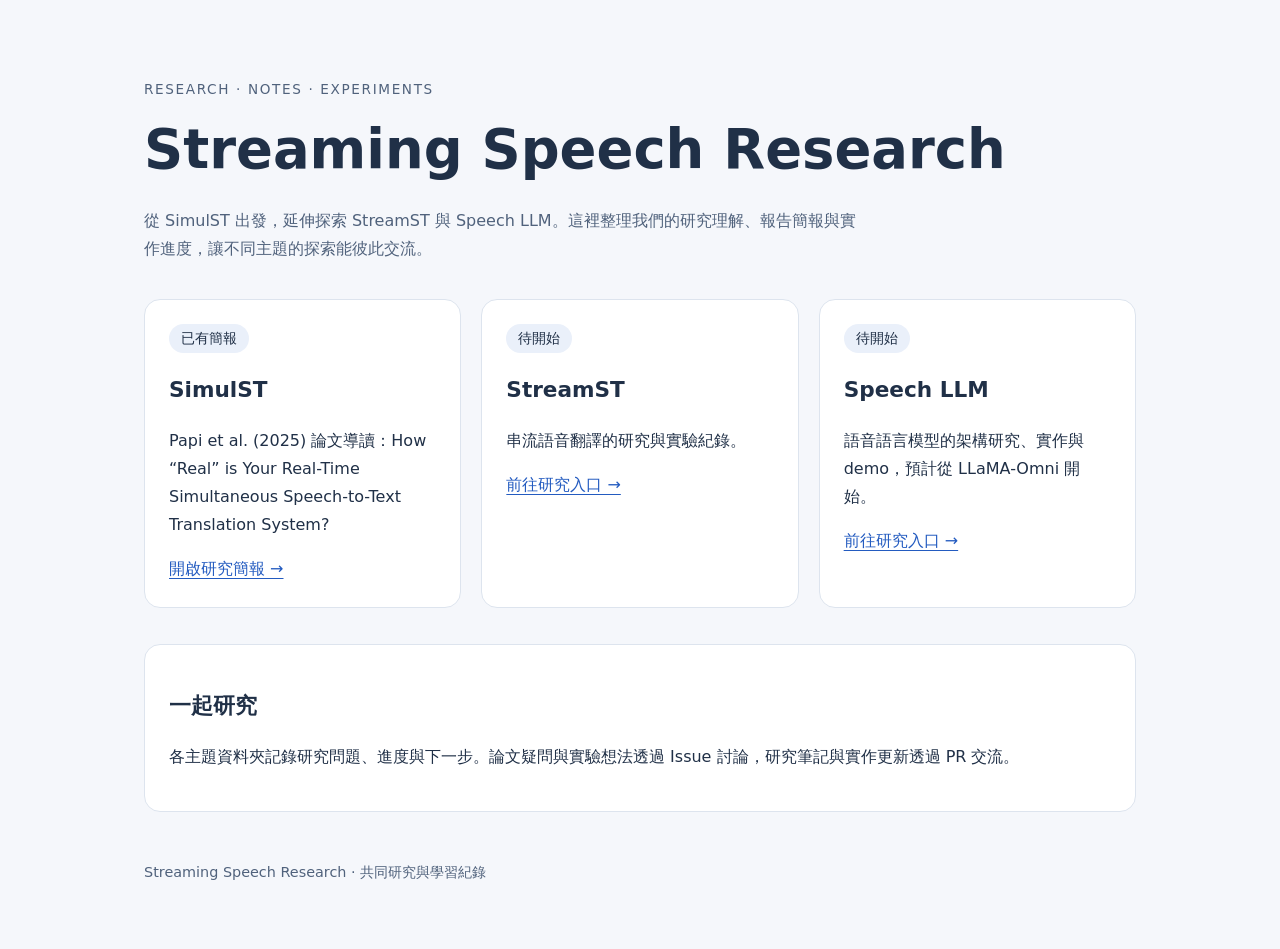
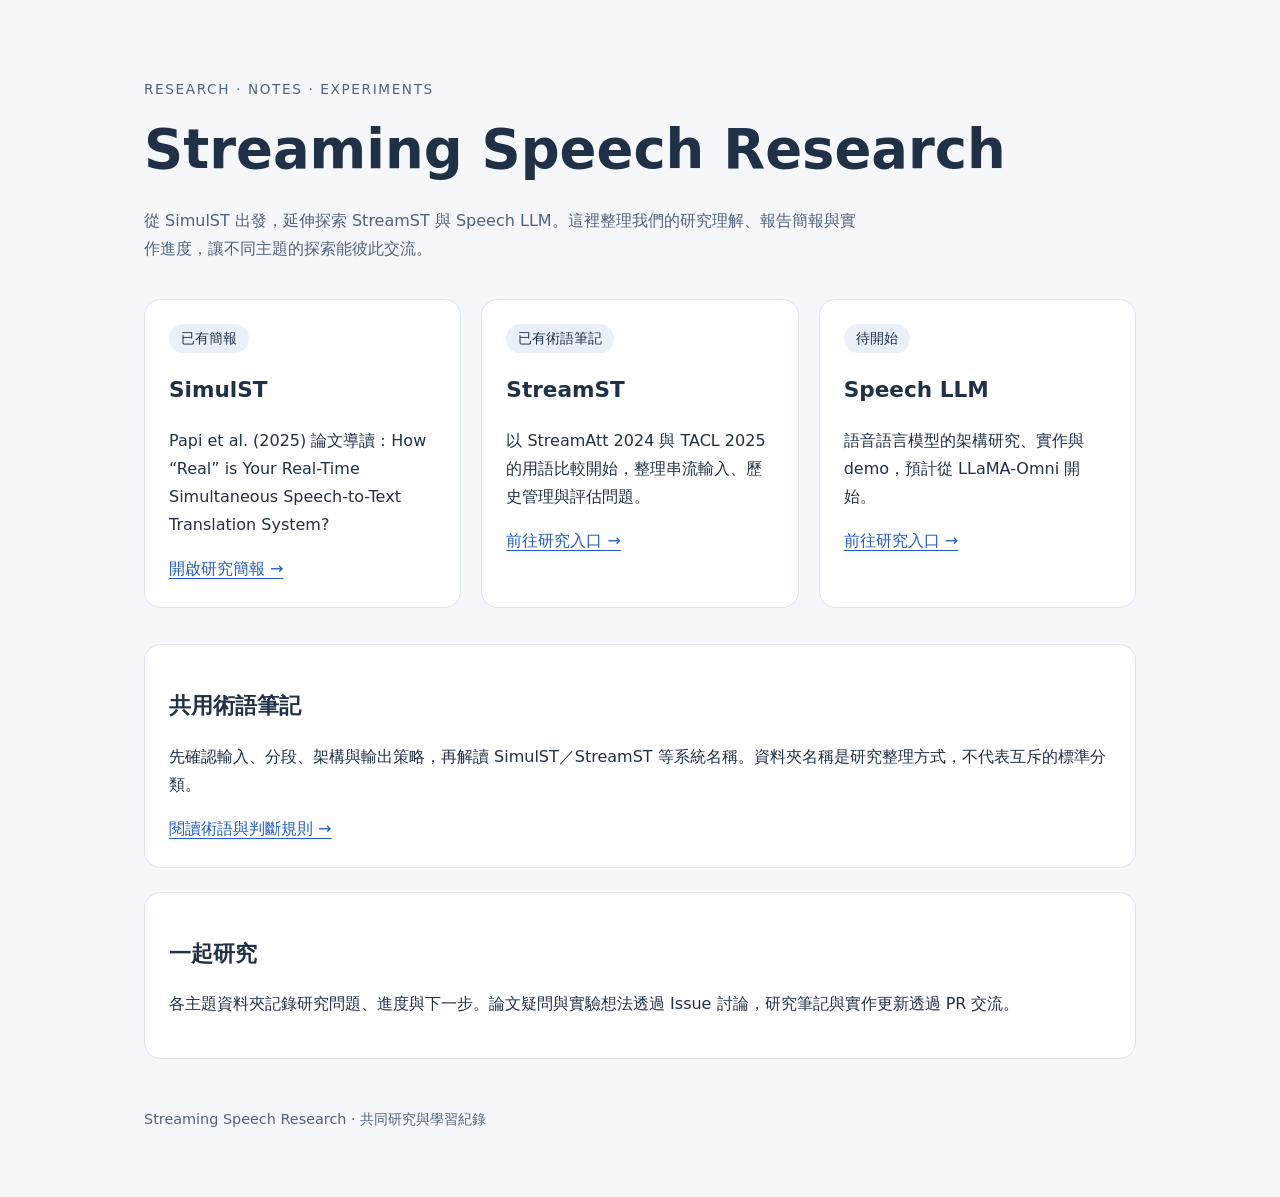
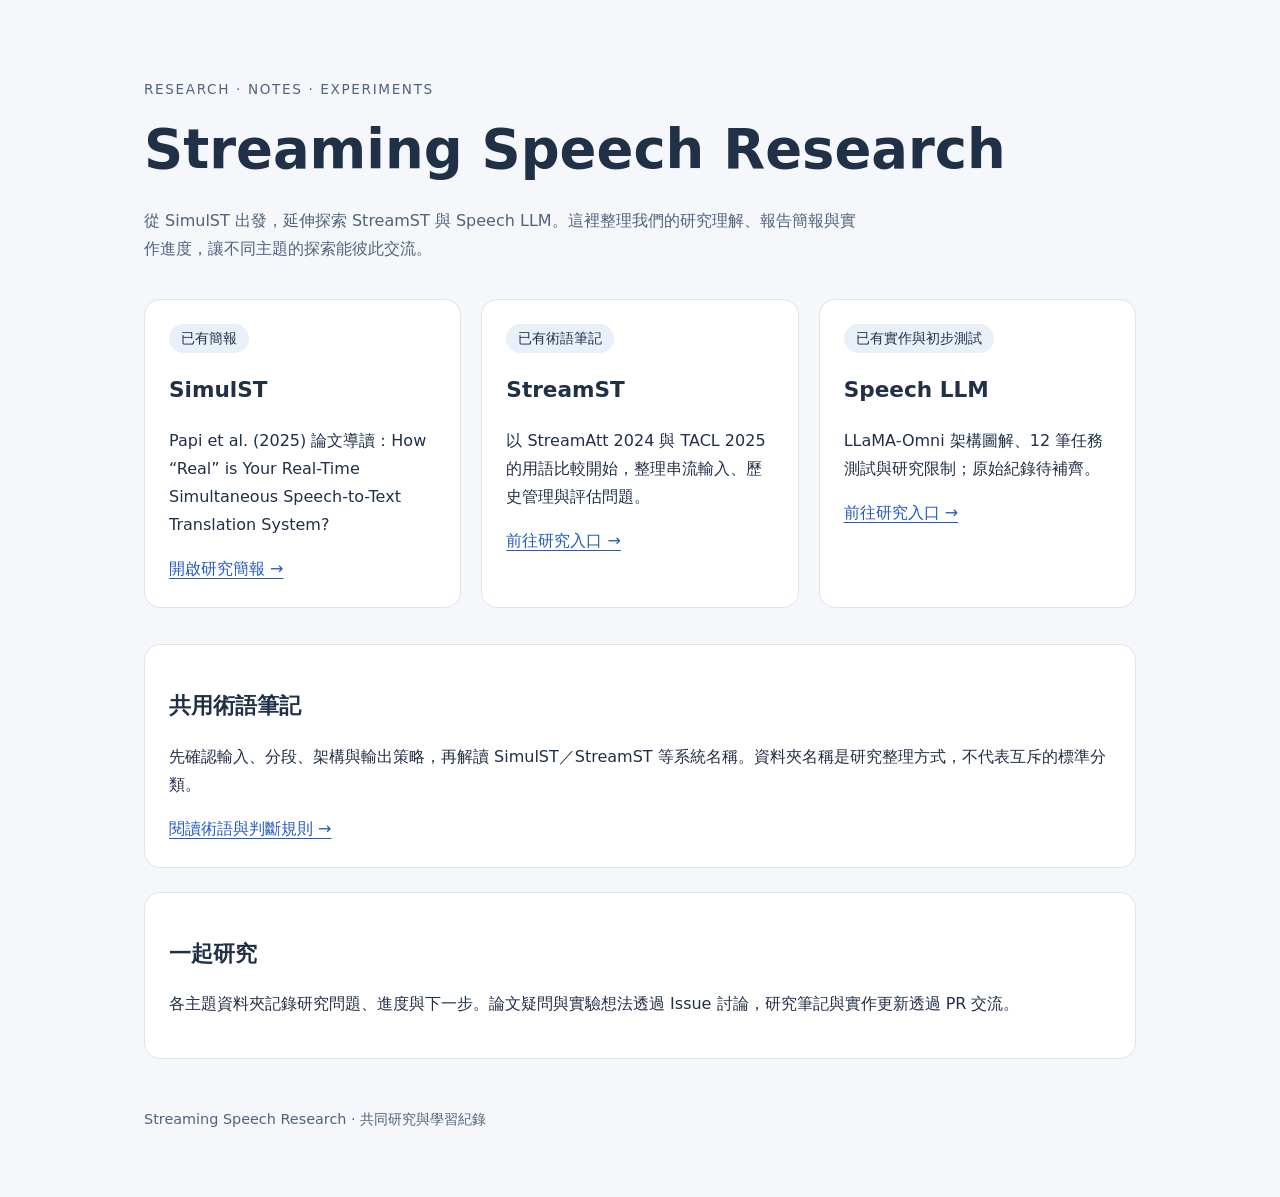
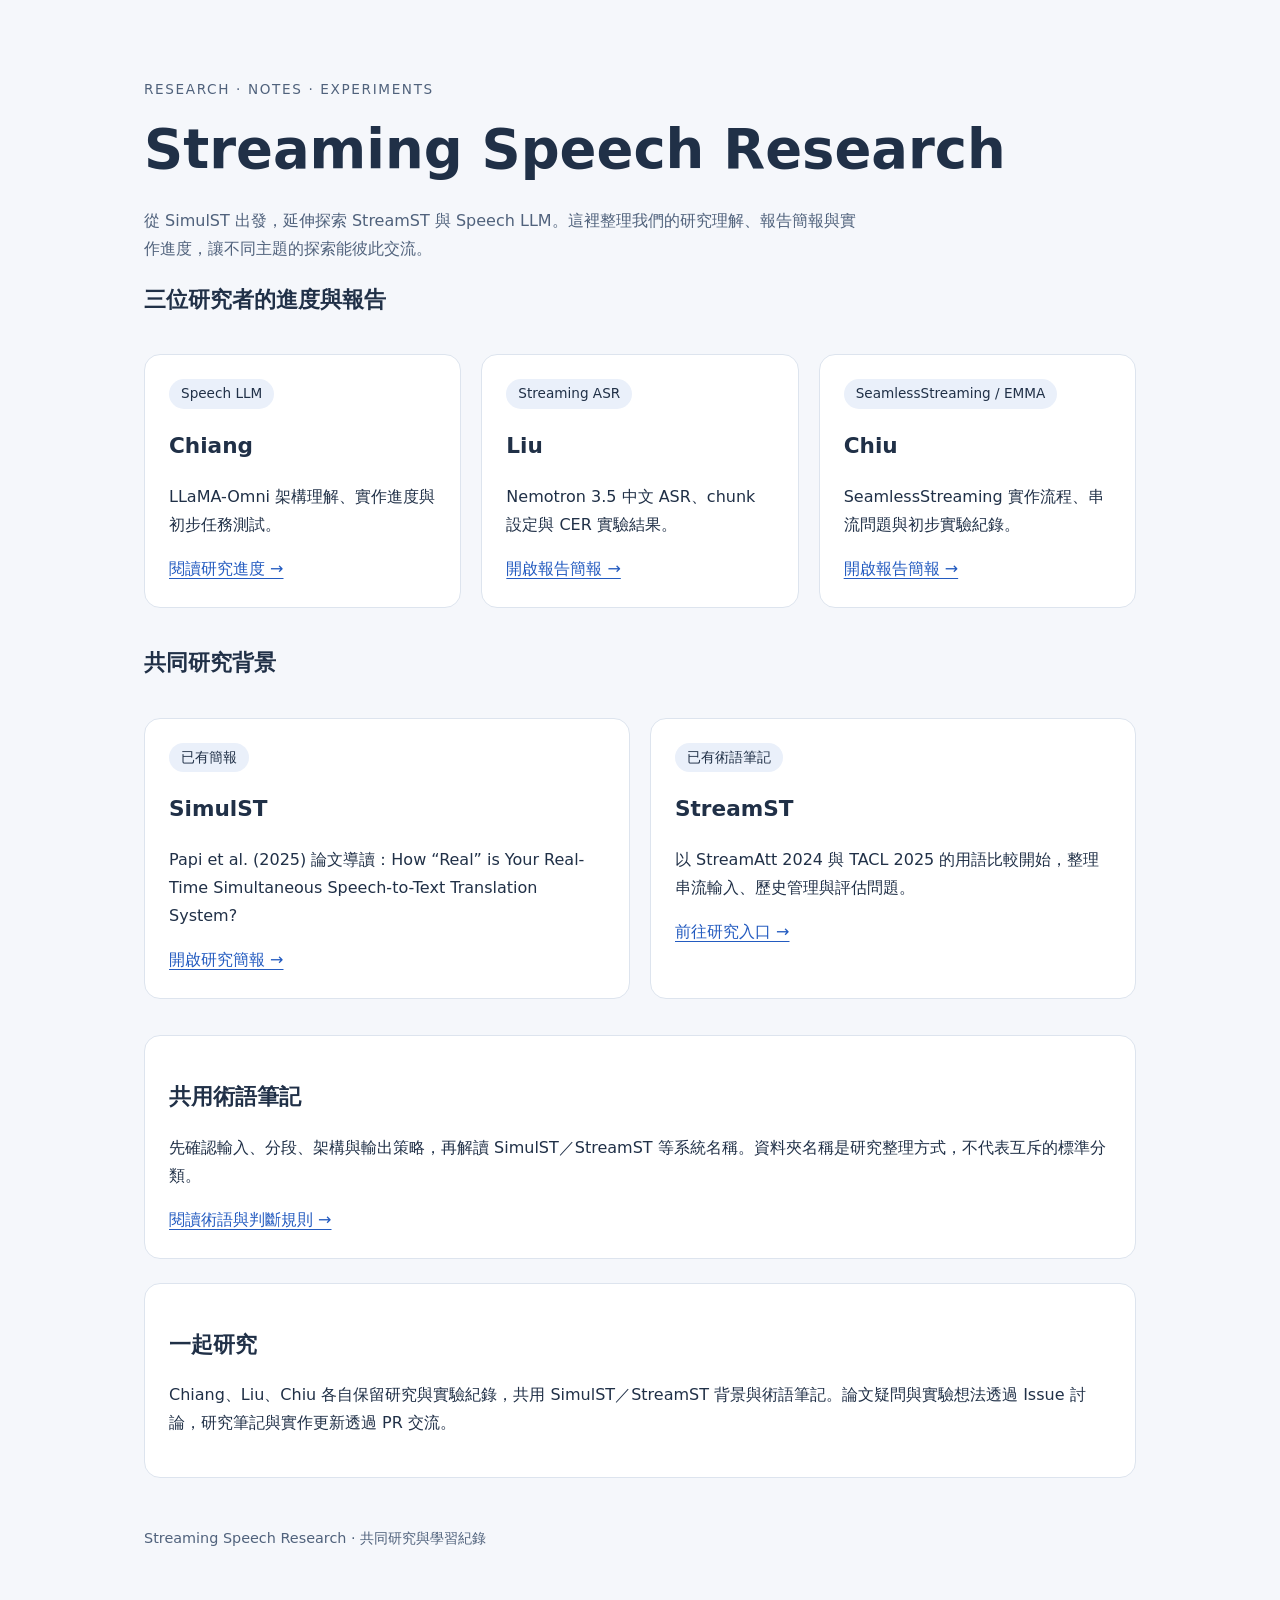
